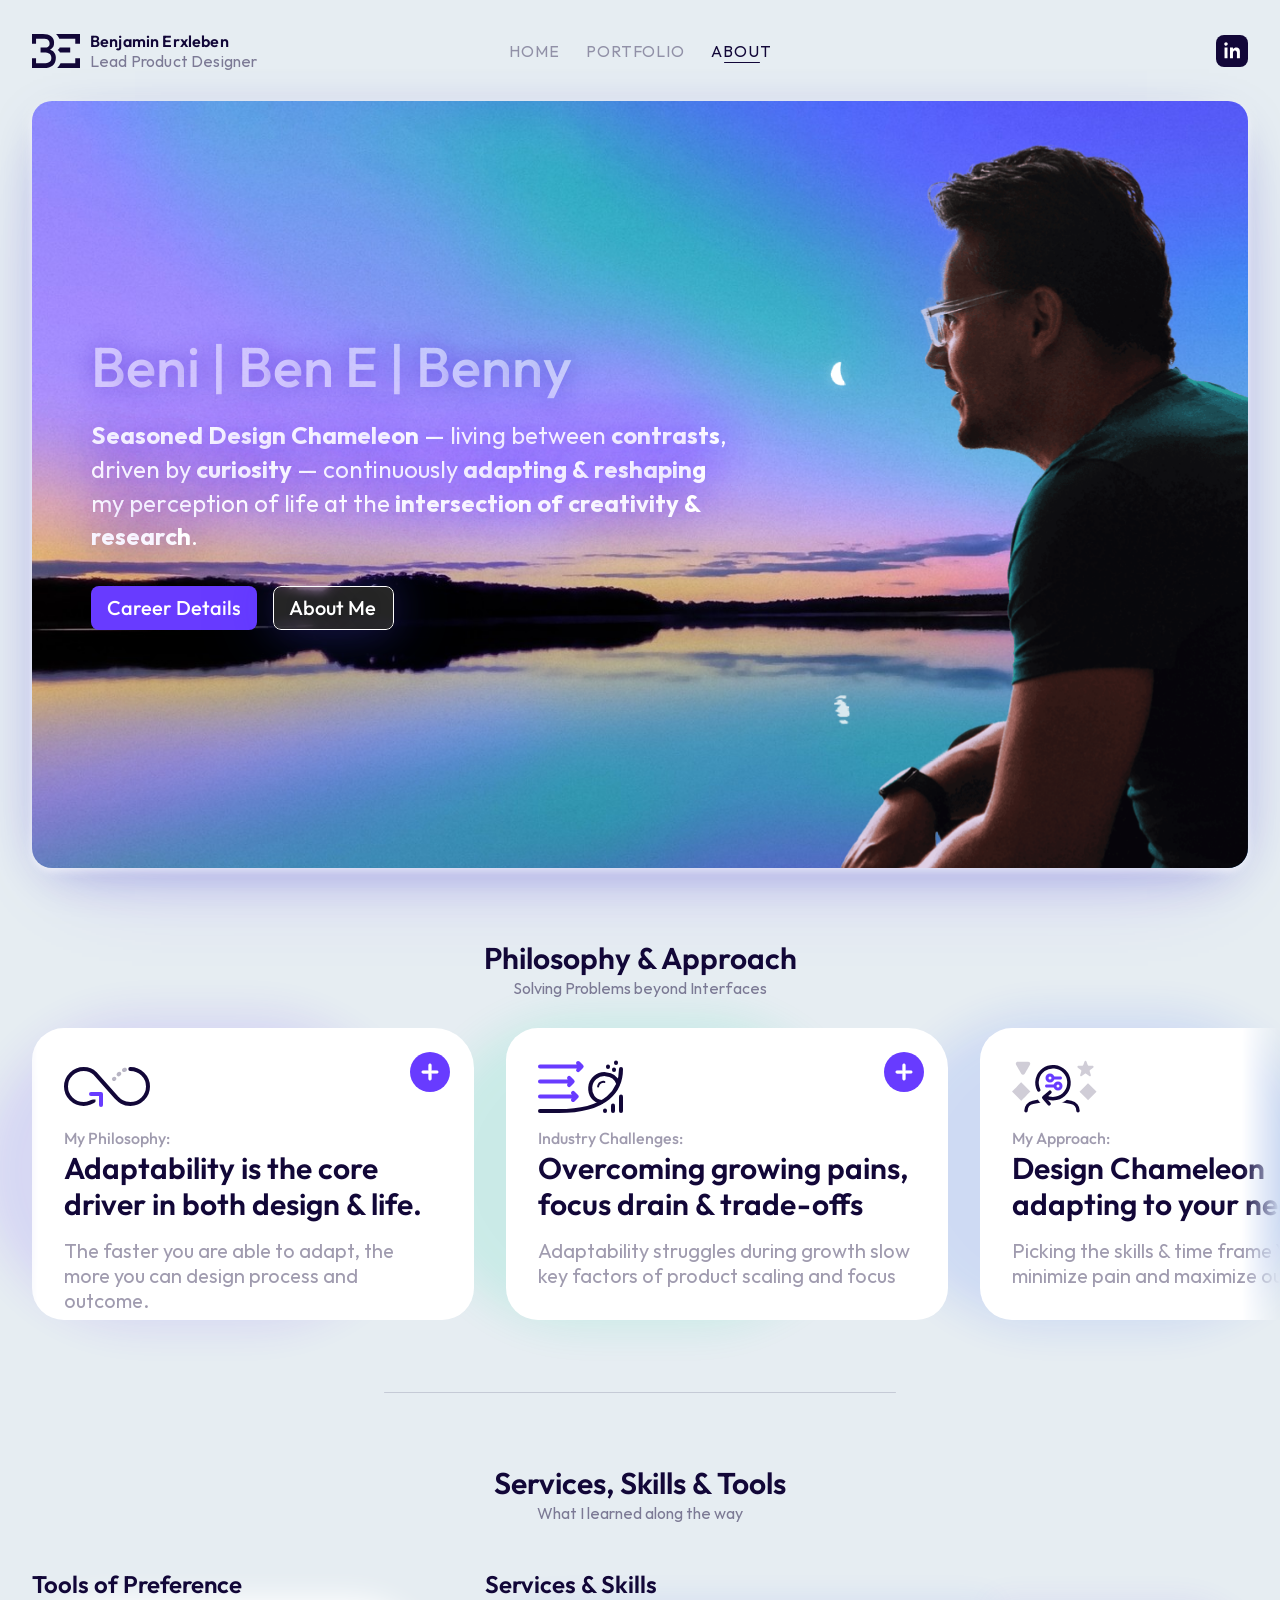
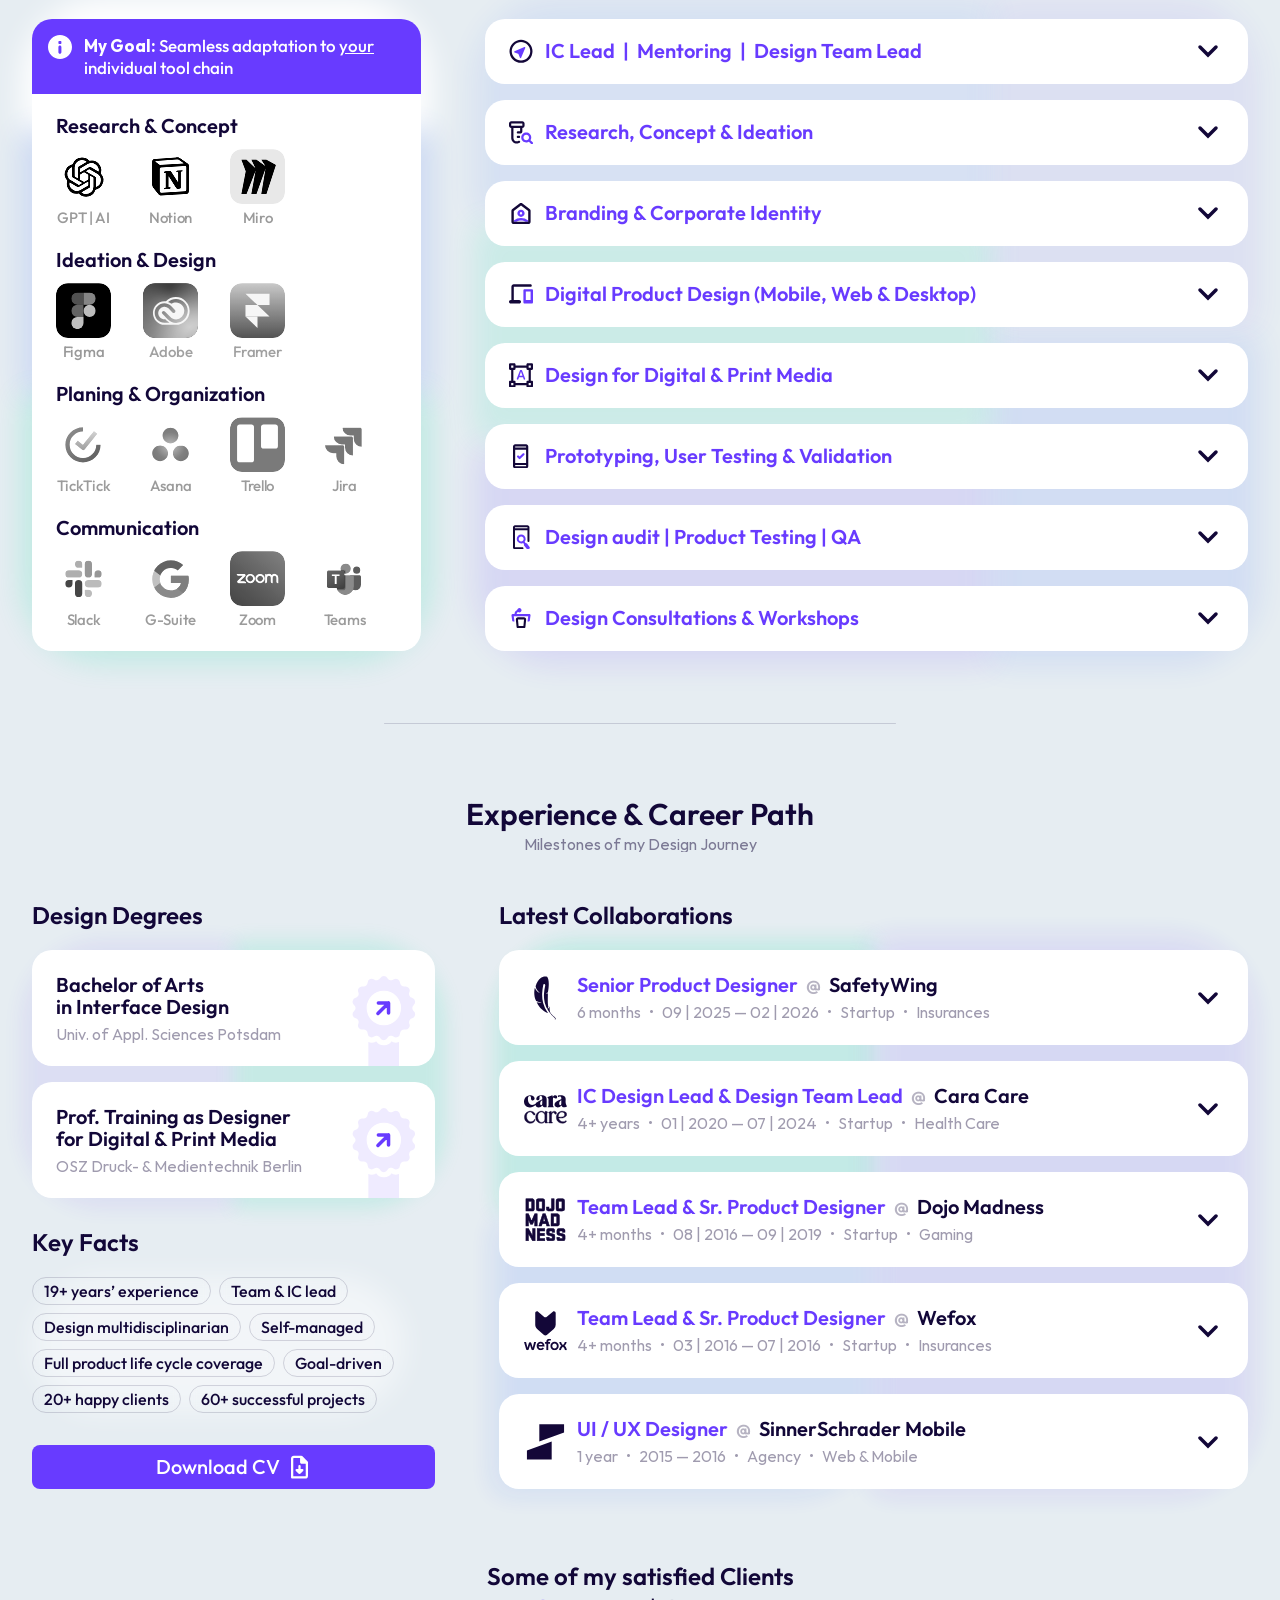
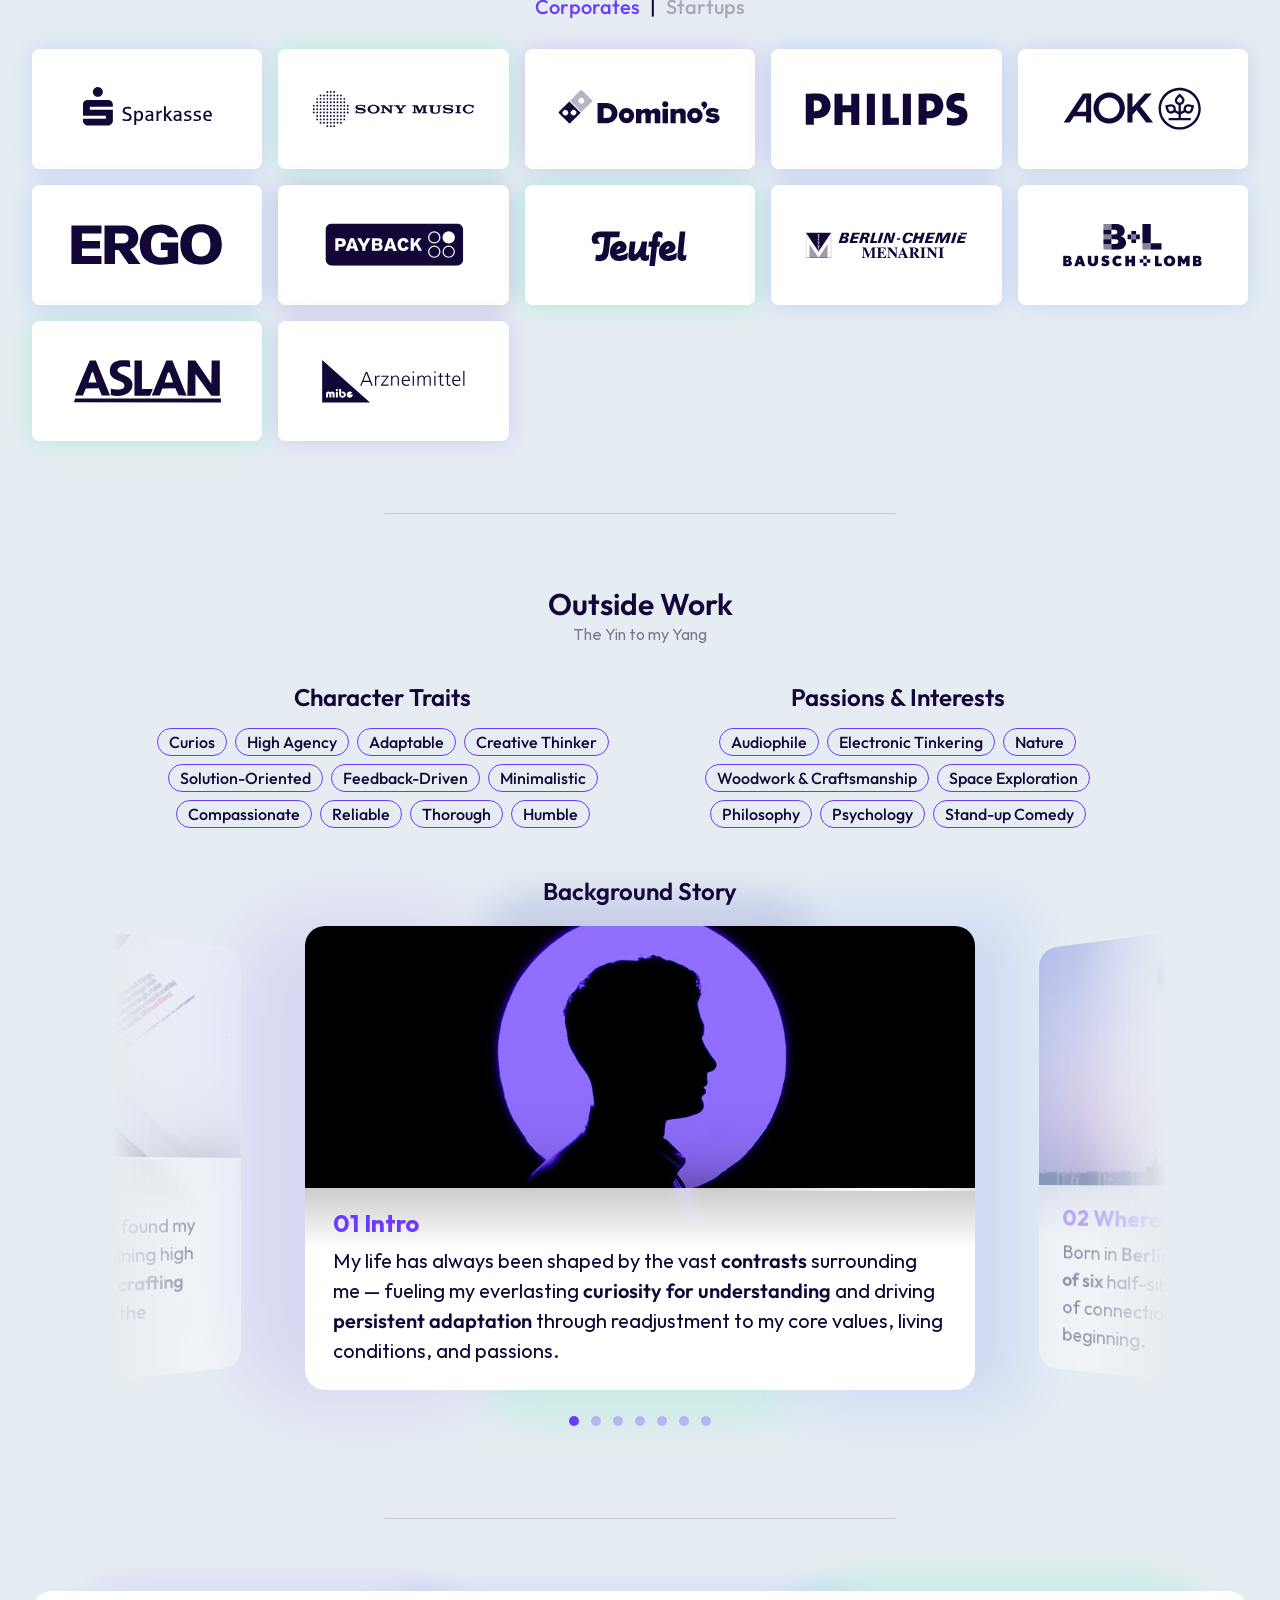
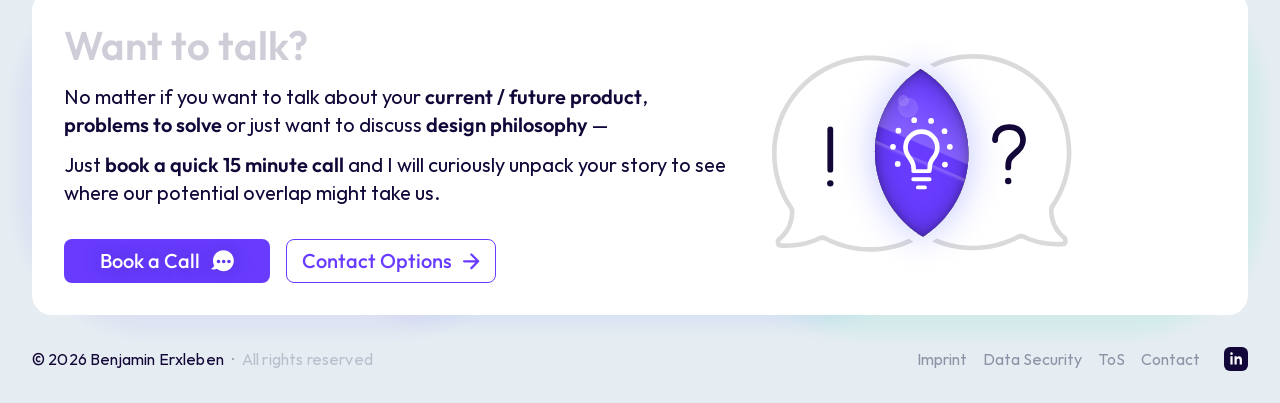
==== about.html @ ce03f418 "Initial static export from Framer (ben-e.me) All 11 pages, ES modules, images, fonts downloaded loca" ====
<!doctype html>
<!-- Made in Framer · framer.com ✨ -->
<!-- Published Feb 11, 2026, 5:38 PM UTC -->
<html lang="en" data-redirect-timezone="1">

<!-- Mirrored from www.ben-e.me/about by HTTrack Website Copier/3.x [XR&CO'2014], Wed, 06 May 2026 15:18:38 GMT -->
<head>
	<meta charset="utf-8">
	
	
	
	<!-- Start of headStart -->
    
    <!-- End of headStart -->
	<meta name="viewport" content="width=device-width">
	<meta name="generator" content="Framer 78aeb24">
	<title>Benjamin Erxleben - Digital Product Designer</title>
    <meta name="description" content="I’m a freelance Digital Product Designer and Design Multidisciplinarian helping growing startups &amp; companies navigate the challenges of scaling design via flexible, on-demand expertise across all typical design needs &amp; product stages. ">
    <meta name="framer-search-index" content="_assets/framerusercontent_com_ae3cfd8e83_searchIndex-iMp5uBNnUddl.json">
    <meta name="framer-search-index-fallback" content="_assets/framerusercontent_com_ebee2e666b_searchIndex-FoI8uHteirIl.json">
    <meta name="framer-html-plugin" content="disable">
    <link href="_assets/framerusercontent_com_84f26ad1e5_0Vy6AiZTH63za9SqmtOSCtCf2M.svg" rel="icon" media="(prefers-color-scheme: light)">
    <link href="_assets/framerusercontent_com_a9cf3ddd4a_Wb4vZeu1V4hQ3XMBcvAXjYJIkjQ.svg" rel="icon" media="(prefers-color-scheme: dark)">
    <!-- Open Graph / Facebook -->
    <meta property="og:type" content="website">
    <meta property="og:title" content="Benjamin Erxleben - Digital Product Designer">
    <meta property="og:description" content="I’m a freelance Digital Product Designer and Design Multidisciplinarian helping growing startups &amp; companies navigate the challenges of scaling design via flexible, on-demand expertise across all typical design needs &amp; product stages. ">
    <meta property="og:image" content="_assets/framerusercontent_com_379935bd94_h9nEaz5bfRF8Qut4vt05EF9S8.png">
    <!-- Twitter -->
    <meta name="twitter:card" content="summary_large_image">
    <meta name="twitter:title" content="Benjamin Erxleben - Digital Product Designer">
    <meta name="twitter:description" content="I’m a freelance Digital Product Designer and Design Multidisciplinarian helping growing startups &amp; companies navigate the challenges of scaling design via flexible, on-demand expertise across all typical design needs &amp; product stages. ">
    <meta name="twitter:image" content="_assets/framerusercontent_com_379935bd94_h9nEaz5bfRF8Qut4vt05EF9S8.png">
	
	<style data-framer-font-css>/* latin-ext */
@font-face {
  font-family: 'Outfit';
  font-style: normal;
  font-weight: 500;
  font-display: swap;
  src: url(_assets/fonts_gstatic_com_feaf43e855_QGYvz_MVcBeNP4NJuktqQ4E.woff2) format('woff2');
  unicode-range: U+0100-02BA, U+02BD-02C5, U+02C7-02CC, U+02CE-02D7, U+02DD-02FF, U+0304, U+0308, U+0329, U+1D00-1DBF, U+1E00-1E9F, U+1EF2-1EFF, U+2020, U+20A0-20AB, U+20AD-20C0, U+2113, U+2C60-2C7F, U+A720-A7FF;
}
/* latin */
@font-face {
  font-family: 'Outfit';
  font-style: normal;
  font-weight: 500;
  font-display: swap;
  src: url(_assets/fonts_gstatic_com_97312486bc_QGYvz_MVcBeNP4NJtEtq.woff2) format('woff2');
  unicode-range: U+0000-00FF, U+0131, U+0152-0153, U+02BB-02BC, U+02C6, U+02DA, U+02DC, U+0304, U+0308, U+0329, U+2000-206F, U+20AC, U+2122, U+2191, U+2193, U+2212, U+2215, U+FEFF, U+FFFD;
}
/* latin-ext */
@font-face {
  font-family: 'Outfit';
  font-style: normal;
  font-weight: 600;
  font-display: swap;
  src: url(_assets/fonts_gstatic_com_feaf43e855_QGYvz_MVcBeNP4NJuktqQ4E.woff2) format('woff2');
  unicode-range: U+0100-02BA, U+02BD-02C5, U+02C7-02CC, U+02CE-02D7, U+02DD-02FF, U+0304, U+0308, U+0329, U+1D00-1DBF, U+1E00-1E9F, U+1EF2-1EFF, U+2020, U+20A0-20AB, U+20AD-20C0, U+2113, U+2C60-2C7F, U+A720-A7FF;
}
/* latin */
@font-face {
  font-family: 'Outfit';
  font-style: normal;
  font-weight: 600;
  font-display: swap;
  src: url(_assets/fonts_gstatic_com_97312486bc_QGYvz_MVcBeNP4NJtEtq.woff2) format('woff2');
  unicode-range: U+0000-00FF, U+0131, U+0152-0153, U+02BB-02BC, U+02C6, U+02DA, U+02DC, U+0304, U+0308, U+0329, U+2000-206F, U+20AC, U+2122, U+2191, U+2193, U+2212, U+2215, U+FEFF, U+FFFD;
}

@font-face { font-family: "Inter"; src: url("_assets/framerusercontent_com_197dd74378_5vvr9Vy74if2I6bQbJvbw7SY1pQ.woff2"); font-display: swap; font-style: normal; font-weight: 400; unicode-range: U+0460-052F, U+1C80-1C88, U+20B4, U+2DE0-2DFF, U+A640-A69F, U+FE2E-FE2F }
@font-face { font-family: "Inter"; src: url("_assets/framerusercontent_com_f3fd018548_EOr0mi4hNtlgWNn9if640EZzXCo.woff2"); font-display: swap; font-style: normal; font-weight: 400; unicode-range: U+0301, U+0400-045F, U+0490-0491, U+04B0-04B1, U+2116 }
@font-face { font-family: "Inter"; src: url("_assets/framerusercontent_com_bb12e146ca_Y9k9QrlZAqio88Klkmbd8VoMQc.woff2"); font-display: swap; font-style: normal; font-weight: 400; unicode-range: U+1F00-1FFF }
@font-face { font-family: "Inter"; src: url("_assets/framerusercontent_com_ea808fe7d6_OYrD2tBIBPvoJXiIHnLoOXnY9M.woff2"); font-display: swap; font-style: normal; font-weight: 400; unicode-range: U+0370-03FF }
@font-face { font-family: "Inter"; src: url("_assets/framerusercontent_com_418c934c00_JeYwfuaPfZHQhEG8U5gtPDZ7WQ.woff2"); font-display: swap; font-style: normal; font-weight: 400; unicode-range: U+0100-024F, U+0259, U+1E00-1EFF, U+2020, U+20A0-20AB, U+20AD-20CF, U+2113, U+2C60-2C7F, U+A720-A7FF }
@font-face { font-family: "Inter"; src: url("_assets/framerusercontent_com_d2835f64ba_GrgcKwrN6d3Uz8EwcLHZxwEfC4.woff2"); font-display: swap; font-style: normal; font-weight: 400; unicode-range: U+0000-00FF, U+0131, U+0152-0153, U+02BB-02BC, U+02C6, U+02DA, U+02DC, U+2000-206F, U+2070, U+2074-207E, U+2080-208E, U+20AC, U+2122, U+2191, U+2193, U+2212, U+2215, U+FEFF, U+FFFD }
@font-face { font-family: "Inter"; src: url("_assets/framerusercontent_com_22b5f26fb6_b6Y37FthZeALduNqHicBT6FutY.woff2"); font-display: swap; font-style: normal; font-weight: 400; unicode-range: U+0102-0103, U+0110-0111, U+0128-0129, U+0168-0169, U+01A0-01A1, U+01AF-01B0, U+1EA0-1EF9, U+20AB }
@font-face { font-family: "Inter"; src: url("_assets/framerusercontent_com_9f76c3a5f7_DpPBYI0sL4fYLgAkX8KXOPVt7c.woff2"); font-display: swap; font-style: normal; font-weight: 700; unicode-range: U+0460-052F, U+1C80-1C88, U+20B4, U+2DE0-2DFF, U+A640-A69F, U+FE2E-FE2F }
@font-face { font-family: "Inter"; src: url("_assets/framerusercontent_com_3be39f5de4_4RAEQdEOrcnDkhHiiCbJOw92Lk.woff2"); font-display: swap; font-style: normal; font-weight: 700; unicode-range: U+0301, U+0400-045F, U+0490-0491, U+04B0-04B1, U+2116 }
@font-face { font-family: "Inter"; src: url("_assets/framerusercontent_com_be91894f01_1K3W8DizY3v4emK8Mb08YHxTbs.woff2"); font-display: swap; font-style: normal; font-weight: 700; unicode-range: U+1F00-1FFF }
@font-face { font-family: "Inter"; src: url("_assets/framerusercontent_com_974fd13b31_tUSCtfYVM1I1IchuyCwz9gDdQ.woff2"); font-display: swap; font-style: normal; font-weight: 700; unicode-range: U+0370-03FF }
@font-face { font-family: "Inter"; src: url("_assets/framerusercontent_com_b6c8387871_VgYFWiwsAC5OYxAycRXXvhze58.woff2"); font-display: swap; font-style: normal; font-weight: 700; unicode-range: U+0100-024F, U+0259, U+1E00-1EFF, U+2020, U+20A0-20AB, U+20AD-20CF, U+2113, U+2C60-2C7F, U+A720-A7FF }
@font-face { font-family: "Inter"; src: url("_assets/framerusercontent_com_452fe1601f_syRNPWzAMIrcJ3wIlPIP43KjQs.woff2"); font-display: swap; font-style: normal; font-weight: 700; unicode-range: U+0000-00FF, U+0131, U+0152-0153, U+02BB-02BC, U+02C6, U+02DA, U+02DC, U+2000-206F, U+2070, U+2074-207E, U+2080-208E, U+20AC, U+2122, U+2191, U+2193, U+2212, U+2215, U+FEFF, U+FFFD }
@font-face { font-family: "Inter"; src: url("_assets/framerusercontent_com_bcff39a6db_GIryZETIX4IFypco5pYZONKhJIo.woff2"); font-display: swap; font-style: normal; font-weight: 700; unicode-range: U+0102-0103, U+0110-0111, U+0128-0129, U+0168-0169, U+01A0-01A1, U+01AF-01B0, U+1EA0-1EF9, U+20AB }
@font-face { font-family: "Inter"; src: url("_assets/framerusercontent_com_776ea07d8a_vQyevYAyHtARFwPqUzQGpnDs.woff2"); font-display: swap; font-style: normal; font-weight: 400; unicode-range: U+0000-00FF, U+0131, U+0152-0153, U+02BB-02BC, U+02C6, U+02DA, U+02DC, U+2000-206F, U+2074, U+20AC, U+2122, U+2191, U+2193, U+2212, U+2215, U+FEFF, U+FFFD }
@font-face { font-family: "Inter"; src: url("_assets/framerusercontent_com_098848e1db_DXD0Q7LSl7HEvDzucnyLnGBHM.woff2"); font-display: swap; font-style: normal; font-weight: 700; unicode-range: U+0000-00FF, U+0131, U+0152-0153, U+02BB-02BC, U+02C6, U+02DA, U+02DC, U+2000-206F, U+2074, U+20AC, U+2122, U+2191, U+2193, U+2212, U+2215, U+FEFF, U+FFFD }
@font-face { font-family: "Inter"; src: url("_assets/framerusercontent_com_e1fb1f6952_H89BbHkbHDzlxZzxi8uPzTsp90.woff2"); font-display: swap; font-style: italic; font-weight: 700; unicode-range: U+0460-052F, U+1C80-1C88, U+20B4, U+2DE0-2DFF, U+A640-A69F, U+FE2E-FE2F }
@font-face { font-family: "Inter"; src: url("_assets/framerusercontent_com_bba4fadd8b_u6gJwDuwB143kpNK1T1MDKDWkMc.woff2"); font-display: swap; font-style: italic; font-weight: 700; unicode-range: U+0301, U+0400-045F, U+0490-0491, U+04B0-04B1, U+2116 }
@font-face { font-family: "Inter"; src: url("_assets/framerusercontent_com_8e7d41d947_43sJ6MfOPh1LCJt46OvyDuSbA6o.woff2"); font-display: swap; font-style: italic; font-weight: 700; unicode-range: U+1F00-1FFF }
@font-face { font-family: "Inter"; src: url("_assets/framerusercontent_com_7b05451fe6_wccHG0r4gBDAIRhfHiOlq6oEkqw.woff2"); font-display: swap; font-style: italic; font-weight: 700; unicode-range: U+0370-03FF }
@font-face { font-family: "Inter"; src: url("_assets/framerusercontent_com_78f4b8011b_WZ367JPwf9bRW6LdTHN8rXgSjw.woff2"); font-display: swap; font-style: italic; font-weight: 700; unicode-range: U+0100-024F, U+0259, U+1E00-1EFF, U+2020, U+20A0-20AB, U+20AD-20CF, U+2113, U+2C60-2C7F, U+A720-A7FF }
@font-face { font-family: "Inter"; src: url("_assets/framerusercontent_com_cc75eb3249_QxmhnWTzLtyjIiZcfaLIJ8EFBXU.woff2"); font-display: swap; font-style: italic; font-weight: 700; unicode-range: U+0000-00FF, U+0131, U+0152-0153, U+02BB-02BC, U+02C6, U+02DA, U+02DC, U+2000-206F, U+2074, U+20AC, U+2122, U+2191, U+2193, U+2212, U+2215, U+FEFF, U+FFFD }
@font-face { font-family: "Inter"; src: url("_assets/framerusercontent_com_be47bff5d1_2A4Xx7CngadFGlVV4xrO06OBHY.woff2"); font-display: swap; font-style: italic; font-weight: 700; unicode-range: U+0102-0103, U+0110-0111, U+0128-0129, U+0168-0169, U+01A0-01A1, U+01AF-01B0, U+1EA0-1EF9, U+20AB }
@font-face { font-family: "Inter"; src: url("_assets/framerusercontent_com_fb0edde261_CfMzU8w2e7tHgF4T4rATMPuWosA.woff2"); font-display: swap; font-style: italic; font-weight: 400; unicode-range: U+0460-052F, U+1C80-1C88, U+20B4, U+2DE0-2DFF, U+A640-A69F, U+FE2E-FE2F }
@font-face { font-family: "Inter"; src: url("_assets/framerusercontent_com_1a94ddb4e1_867QObYax8ANsfX4TGEVU9YiCM.woff2"); font-display: swap; font-style: italic; font-weight: 400; unicode-range: U+0301, U+0400-045F, U+0490-0491, U+04B0-04B1, U+2116 }
@font-face { font-family: "Inter"; src: url("_assets/framerusercontent_com_4bca00b775_Oyn2ZbENFdnW7mt2Lzjk1h9Zb9k.woff2"); font-display: swap; font-style: italic; font-weight: 400; unicode-range: U+1F00-1FFF }
@font-face { font-family: "Inter"; src: url("_assets/framerusercontent_com_b3ddf3f2cc_cdAe8hgZ1cMyLu9g005pAW3xMo.woff2"); font-display: swap; font-style: italic; font-weight: 400; unicode-range: U+0370-03FF }
@font-face { font-family: "Inter"; src: url("_assets/framerusercontent_com_90f4958b2f_DOfvtmE1UplCq161m6Hj8CSQYg.woff2"); font-display: swap; font-style: italic; font-weight: 400; unicode-range: U+0100-024F, U+0259, U+1E00-1EFF, U+2020, U+20A0-20AB, U+20AD-20CF, U+2113, U+2C60-2C7F, U+A720-A7FF }
@font-face { font-family: "Inter"; src: url("_assets/framerusercontent_com_9b3d822d43_vFzuJY0c65av44uhEKB6vyjFMg.woff2"); font-display: swap; font-style: italic; font-weight: 400; unicode-range: U+0000-00FF, U+0131, U+0152-0153, U+02BB-02BC, U+02C6, U+02DA, U+02DC, U+2000-206F, U+2074, U+20AC, U+2122, U+2191, U+2193, U+2212, U+2215, U+FEFF, U+FFFD }
@font-face { font-family: "Inter"; src: url("_assets/framerusercontent_com_3fa31eded4_tKtBcDnBMevsEEJKdNGhhkLzYo.woff2"); font-display: swap; font-style: italic; font-weight: 400; unicode-range: U+0102-0103, U+0110-0111, U+0128-0129, U+0168-0169, U+01A0-01A1, U+01AF-01B0, U+1EA0-1EF9, U+20AB }
@font-face { font-family: "Inter"; src: url("_assets/framerusercontent_com_aaed3c06be_05KsVHGDmqXSBXM4yRZ65P8i0s.woff2"); font-style: italic; font-weight: 900; unicode-range: U+0460-052F, U+1C80-1C88, U+20B4, U+2DE0-2DFF, U+A640-A69F, U+FE2E-FE2F }
@font-face { font-family: "Inter"; src: url("_assets/framerusercontent_com_7047bd4cd6_ky8ovPukK4dJ1Pxq74qGhOqCYI.woff2"); font-style: italic; font-weight: 900; unicode-range: U+0301, U+0400-045F, U+0490-0491, U+04B0-04B1, U+2116 }
@font-face { font-family: "Inter"; src: url("_assets/framerusercontent_com_cfa0a2ea2d_vvNSqIj42qeQ2bvCRBIWKHscrc.woff2"); font-style: italic; font-weight: 900; unicode-range: U+1F00-1FFF }
@font-face { font-family: "Inter"; src: url("_assets/framerusercontent_com_d49354010d_3ZmXbBKToJifDV9gwcifVd1tEY.woff2"); font-style: italic; font-weight: 900; unicode-range: U+0370-03FF }
@font-face { font-family: "Inter"; src: url("_assets/framerusercontent_com_6c8a101984_FNfhX3dt4ChuLJq2PwdlxHO7PU.woff2"); font-style: italic; font-weight: 900; unicode-range: U+0100-024F, U+0259, U+1E00-1EFF, U+2020, U+20A0-20AB, U+20AD-20CF, U+2113, U+2C60-2C7F, U+A720-A7FF }
@font-face { font-family: "Inter"; src: url("_assets/framerusercontent_com_517c055f25_g0c8vEViiXNlKAgI4Ymmk3Ig.woff2"); font-style: italic; font-weight: 900; unicode-range: U+0000-00FF, U+0131, U+0152-0153, U+02BB-02BC, U+02C6, U+02DA, U+02DC, U+2000-206F, U+2074, U+20AC, U+2122, U+2191, U+2193, U+2212, U+2215, U+FEFF, U+FFFD }
@font-face { font-family: "Inter"; src: url("_assets/framerusercontent_com_eb965eb5ff_efTfQcBJ53kM2pB1hezSZ3RDUFs.woff2"); font-style: italic; font-weight: 900; unicode-range: U+0102-0103, U+0110-0111, U+0128-0129, U+0168-0169, U+01A0-01A1, U+01AF-01B0, U+1EA0-1EF9, U+20AB }
@font-face { font-family: "Inter"; src: url("_assets/framerusercontent_com_7342a84724_ia3uin3hQWqDrVloC1zEtYHWw.woff2"); font-display: swap; font-style: italic; font-weight: 700; unicode-range: U+0000-00FF, U+0131, U+0152-0153, U+02BB-02BC, U+02C6, U+02DA, U+02DC, U+2000-206F, U+2070, U+2074-207E, U+2080-208E, U+20AC, U+2122, U+2191, U+2193, U+2212, U+2215, U+FEFF, U+FFFD }
@font-face { font-family: "Inter"; src: url("_assets/framerusercontent_com_c55f5a8ab7_pKRFNWFoZl77qYCAIp84lN1h944.woff2"); font-display: swap; font-style: italic; font-weight: 400; unicode-range: U+0000-00FF, U+0131, U+0152-0153, U+02BB-02BC, U+02C6, U+02DA, U+02DC, U+2000-206F, U+2070, U+2074-207E, U+2080-208E, U+20AC, U+2122, U+2191, U+2193, U+2212, U+2215, U+FEFF, U+FFFD }
@font-face { font-family: "Inter"; src: url("_assets/framerusercontent_com_494370e42c_mkY5Sgyq51ik0AMrSBwhm9DJg.woff2"); font-style: normal; font-weight: 900; unicode-range: U+0460-052F, U+1C80-1C88, U+20B4, U+2DE0-2DFF, U+A640-A69F, U+FE2E-FE2F }
@font-face { font-family: "Inter"; src: url("_assets/framerusercontent_com_98e006a70b_X5hj6qzcHUYv7h1390c8Rhm6550.woff2"); font-style: normal; font-weight: 900; unicode-range: U+0301, U+0400-045F, U+0490-0491, U+04B0-04B1, U+2116 }
@font-face { font-family: "Inter"; src: url("_assets/framerusercontent_com_d5262035fd_gQhNpS3tN86g8RcVKYUUaKt2oMQ.woff2"); font-style: normal; font-weight: 900; unicode-range: U+1F00-1FFF }
@font-face { font-family: "Inter"; src: url("_assets/framerusercontent_com_146bdc56fa_cugnVhSraaRyANCaUtI5FV17wk.woff2"); font-style: normal; font-weight: 900; unicode-range: U+0370-03FF }
@font-face { font-family: "Inter"; src: url("_assets/framerusercontent_com_bc2a9ceee8_5HcVoGak8k5agFJSaKa4floXVu0.woff2"); font-style: normal; font-weight: 900; unicode-range: U+0100-024F, U+0259, U+1E00-1EFF, U+2020, U+20A0-20AB, U+20AD-20CF, U+2113, U+2C60-2C7F, U+A720-A7FF }
@font-face { font-family: "Inter"; src: url("_assets/framerusercontent_com_be7b738af6_jn4BtSPLlS0NDp1KiFAtFKiiY0o.woff2"); font-style: normal; font-weight: 900; unicode-range: U+0000-00FF, U+0131, U+0152-0153, U+02BB-02BC, U+02C6, U+02DA, U+02DC, U+2000-206F, U+2074, U+20AC, U+2122, U+2191, U+2193, U+2212, U+2215, U+FEFF, U+FFFD }
@font-face { font-family: "Inter"; src: url("_assets/framerusercontent_com_f6380e18de_P2Bw01CtL0b9wqygO0sSVogWbo.woff2"); font-style: normal; font-weight: 900; unicode-range: U+0102-0103, U+0110-0111, U+0128-0129, U+0168-0169, U+01A0-01A1, U+01AF-01B0, U+1EA0-1EF9, U+20AB }
@font-face { font-family: "Outfit"; src: url("_assets/framerusercontent_com_bd0f706623_5REHZLR2B5PQAKMITIQJK6BDK34RDHS4.woff2"); font-display: swap; font-style: normal; font-weight: 400 }
@font-face { font-family: "Outfit"; src: url("_assets/framerusercontent_com_8a1bb9acbb_OKGWSU2PUNNFKQVFV2XFOSAHRXYREMR2.woff2"); font-display: swap; font-style: normal; font-weight: 700 }
@font-face { font-family: "Outfit"; src: url("_assets/framerusercontent_com_648031ea7f_QWBFHLNJNNJC3X2PA4WN6Q2H5G7OG6MX.woff2"); font-style: normal; font-weight: 900 }
@font-face { font-family: "Outfit"; src: url("_assets/framerusercontent_com_8fbfdfe753_MVYF4ESEAKEH43KA4UAEJXCVA2XP4RZO.woff2"); font-style: normal; font-weight: 100 }
@font-face { font-family: "Outfit"; src: url("_assets/framerusercontent_com_104891cc79_H5PDA446U7YOJH5A6HXMFOX33XDBMWB5.woff2"); font-display: swap; font-style: normal; font-weight: 800 }
@font-face { font-family: "Outfit"; src: url("_assets/framerusercontent_com_2a5b34fc95_W7JHARPQSG6P4YAUJKIMUM6JNAX2RFW3.woff2"); font-display: swap; font-style: normal; font-weight: 300 }
@font-face { font-family: "Outfit Placeholder"; src: local("Arial"); ascent-override: 99.94%; descent-override: 25.98%; line-gap-override: 0.00%; size-adjust: 100.06% }
@font-face { font-family: "Inter Placeholder"; src: local("Arial"); ascent-override: 89.79%; descent-override: 22.36%; line-gap-override: 0.00%; size-adjust: 107.89% }</style>
	<link href="https://fonts.gstatic.com" rel="preconnect" crossorigin>
	<meta name="robots" content="max-image-preview:large"><link rel="canonical" href="https://www.ben-e.me/about"><meta property="og:url" content="https://www.ben-e.me/about"><style data-framer-breakpoint-css>@media(min-width: 1200px){.hidden-pnf2sb{display:none!important}}@media(min-width: 1000px) and (max-width: 1199.98px){.hidden-bx2zv6{display:none!important}}@media(min-width: 810px) and (max-width: 999.98px){.hidden-jdmsaj{display:none!important}}@media(max-width: 809.98px){.hidden-lloaap{display:none!important}}@media(min-width: 1000px){.hidden-dlwm6n{display:none!important}}@media(min-width: 810px) and (max-width: 999.98px){.hidden-10qlcn3{display:none!important}}@media(max-width: 809.98px){.hidden-1v7ewfy{display:none!important}}</style><style data-framer-css-ssr-minified data-framer-components="framer-lib-cursors-host framer-9FrE5 framer-JHHKz PropertyOverrides framer-vyvD6 framer-cpDtR framer-o5aRy framer-iFZYZ framer-lib-combinedCSSRules framer-BhjrF framer-muVlY framer-HGR07 framer-op8rn framer-RrrK2 framer-8yGeY framer-4bDxd framer-YL4zU framer-HswR8 framer-Drueb framer-RTrdk framer-KC7S7 framer-Sa7N5 framer-TgJez framer-ItiJp framer-zwz84 framer-eJLNW framer-mXJRV framer-L6TwY framer-6fFnl framer-GThGS framer-Pq8bR">html,body,#main{box-sizing:border-box;margin:0;padding:0}:root{-webkit-font-smoothing:antialiased;-moz-osx-font-smoothing:grayscale}*{box-sizing:border-box;-webkit-font-smoothing:inherit}h1,h2,h3,h4,h5,h6,p,figure{margin:0}body,input,textarea,select,button{font-family:sans-serif;font-size:12px}body{--token-505c996d-cb3a-4093-858b-1a5ccf545a43:#120738;--token-889256d3-84ee-438d-ba77-e52660077e6b:#683bff;--token-5ffd7827-2778-49f8-9ab1-860ee1877c5c:#fff;--token-8e7ffd52-8528-4637-9bfb-d6dca2dfcbec:#e6edf2;--token-8bcc23d0-e34c-4527-9e60-f541d7be55e6:#09dd9f;--token-09385086-0aaa-481b-8930-296be370d7c2:#2659ff;--token-d21a83c4-a935-4bea-b83d-974b96a030d2:#000;--token-8e891d1f-74ee-4523-9a6c-7bd4e639acff:#0a15ab;--token-85e3b1cb-8a77-4f0e-a675-69d63cb3de11:#049f96;--token-0306e9ca-4919-49c6-82f3-a114298c941b:#2e6be6;--token-9fef16ab-7767-4915-b96c-9bc2cc54fe45:#de0000;--token-7e1374bd-290b-4d03-b4ff-b4ce5e3096cc:#7347e2;--token-8d31113a-32c3-4205-8916-be8c5441ff73:#c96;--token-d63faadc-4209-490b-8007-d49ddff6acfb:#111f34;--framer-will-change-override:none}@supports (background:-webkit-named-image(i)) and (not (grid-template-rows:subgrid)){body{--framer-will-change-override:transform}}@supports (background:-webkit-named-image(i)) and (not (position-area:top right)){body{--framer-will-change-filter-override:filter}}[data-framer-component-type=Text] div div span,[data-framer-component-type=Text] a div span,[data-framer-component-type=Text] span span span,[data-framer-component-type=Text] p span span,[data-framer-component-type=Text] h1 span span,[data-framer-component-type=Text] h2 span span,[data-framer-component-type=Text] h3 span span,[data-framer-component-type=Text] h4 span span,[data-framer-component-type=Text] h5 span span,[data-framer-component-type=Text] h6 span span,[data-framer-component-type=Text] a{font-family:var(--font-family);font-style:var(--font-style);font-weight:min(calc(var(--framer-font-weight-increase,0) + var(--font-weight,400)),900);color:var(--text-color);letter-spacing:var(--letter-spacing);font-size:var(--font-size);text-transform:var(--text-transform);--text-decoration:var(--framer-text-decoration-style,solid)var(--framer-text-decoration,none)var(--framer-text-decoration-color,currentcolor)var(--framer-text-decoration-thickness,auto);--text-decoration-skip-ink:var(--framer-text-decoration-skip-ink);--text-underline-offset:var(--framer-text-decoration-offset);line-height:var(--line-height);--font-family:var(--framer-font-family);--font-style:var(--framer-font-style);--font-weight:var(--framer-font-weight);--text-color:var(--framer-text-color);--letter-spacing:var(--framer-letter-spacing);--font-size:var(--framer-font-size);--text-transform:var(--framer-text-transform);--line-height:var(--framer-line-height)}@supports not (color:color(display-p3 1 1 1)){p.framer-text,div.framer-text,h1.framer-text,h2.framer-text,h3.framer-text,h4.framer-text,h5.framer-text,h6.framer-text,li.framer-text,ol.framer-text,ul.framer-text,span.framer-text:not([data-text-fill]){color:var(--framer-blockquote-text-color-rgb,var(--framer-blockquote-text-color,var(--framer-text-color-rgb,var(--framer-text-color,#000))));-webkit-text-stroke-color:var(--framer-text-stroke-color-rgb,var(--framer-text-stroke-color,initial))}mark.framer-text{background-color:var(--framer-blockquote-text-background-color-rgb,var(--framer-blockquote-text-background-color,var(--framer-text-background-color-rgb,var(--framer-text-background-color,initial))))}}@supports not (color:color(display-p3 1 1 1)){code.framer-text,code.framer-text span.framer-text:not([data-text-fill]){color:var(--framer-blockquote-text-color-rgb,var(--framer-blockquote-text-color,var(--framer-code-text-color-rgb,var(--framer-code-text-color,var(--framer-text-color-rgb,var(--framer-text-color,#000))))))}}@supports not (color:color(display-p3 1 1 1)){a.framer-text,span.framer-text[data-nested-link]{color:var(--framer-blockquote-text-color-rgb,var(--framer-blockquote-text-color,var(--framer-link-text-color-rgb,var(--framer-link-text-color,var(--framer-text-color-rgb,var(--framer-text-color,#000))))));background-color:var(--framer-link-text-background-color-rgb,var(--framer-link-text-background-color,initial));-webkit-text-decoration-color:var(--framer-link-text-decoration-color-rgb,var(--framer-link-text-decoration-color,var(--framer-text-decoration-color-rgb,var(--framer-text-decoration-color,currentcolor))));text-decoration-color:var(--framer-link-text-decoration-color-rgb,var(--framer-link-text-decoration-color,var(--framer-text-decoration-color-rgb,var(--framer-text-decoration-color,currentcolor))))}}@supports not (color:color(display-p3 1 1 1)){code.framer-text a.framer-text,code.framer-text a.framer-text span.framer-text:not([data-text-fill]),code.framer-text span.framer-text[data-nested-link],code.framer-text span.framer-text[data-nested-link] span.framer-text:not([data-text-fill]){color:var(--framer-blockquote-text-color-rgb,var(--framer-blockquote-text-color,var(--framer-link-text-color-rgb,var(--framer-link-text-color,var(--framer-code-text-color-rgb,var(--framer-code-text-color,var(--framer-text-color-rgb,var(--framer-text-color,#000))))))))}}@supports not (color:color(display-p3 1 1 1)){a.framer-text:hover,span.framer-text[data-nested-link]:hover{color:var(--framer-link-hover-text-color-rgb,var(--framer-link-hover-text-color,var(--framer-blockquote-text-color-rgb,var(--framer-blockquote-text-color,var(--framer-link-text-color-rgb,var(--framer-link-text-color,var(--framer-text-color-rgb,var(--framer-text-color,#000))))))));background-color:var(--framer-link-hover-text-background-color-rgb,var(--framer-link-hover-text-background-color,var(--framer-link-text-background-color-rgb,var(--framer-link-text-background-color,var(--framer-text-background-color-rgb,var(--framer-text-background-color,initial))))));-webkit-text-decoration-color:var(--framer-link-hover-text-decoration-color-rgb,var(--framer-link-hover-text-decoration-color,var(--framer-link-text-decoration-color-rgb,var(--framer-link-text-decoration-color,var(--framer-text-decoration-color-rgb,var(--framer-text-decoration-color,currentcolor))))));text-decoration-color:var(--framer-link-hover-text-decoration-color-rgb,var(--framer-link-hover-text-decoration-color,var(--framer-link-text-decoration-color-rgb,var(--framer-link-text-decoration-color,var(--framer-text-decoration-color-rgb,var(--framer-text-decoration-color,currentcolor))))))}}@supports not (color:color(display-p3 1 1 1)){code.framer-text a.framer-text:hover,code.framer-text span.framer-text[data-nested-link]:hover{color:var(--framer-link-hover-text-color-rgb,var(--framer-link-hover-text-color,var(--framer-blockquote-text-color-rgb,var(--framer-blockquote-text-color,var(--framer-link-text-color-rgb,var(--framer-link-text-color,var(--framer-code-text-color-rgb,var(--framer-code-text-color,var(--framer-text-color-rgb,var(--framer-text-color,#000))))))))))}}@supports not (color:color(display-p3 1 1 1)){a.framer-text[data-framer-page-link-current],span.framer-text[data-framer-page-link-current]{color:var(--framer-link-current-text-color-rgb,var(--framer-link-current-text-color,var(--framer-link-text-color-rgb,var(--framer-link-text-color,var(--framer-text-color-rgb,var(--framer-text-color,#000))))));background-color:var(--framer-link-current-text-background-color-rgb,var(--framer-link-current-text-background-color,var(--framer-link-text-background-color-rgb,var(--framer-link-text-background-color,var(--framer-text-background-color-rgb,var(--framer-text-background-color,initial))))));-webkit-text-decoration-color:var(--framer-link-current-text-decoration-color-rgb,var(--framer-link-current-text-decoration-color,var(--framer-link-text-decoration-color-rgb,var(--framer-link-text-decoration-color,var(--framer-text-decoration-color-rgb,var(--framer-text-decoration-color,currentcolor))))));text-decoration-color:var(--framer-link-current-text-decoration-color-rgb,var(--framer-link-current-text-decoration-color,var(--framer-link-text-decoration-color-rgb,var(--framer-link-text-decoration-color,var(--framer-text-decoration-color-rgb,var(--framer-text-decoration-color,currentcolor))))))}}@supports not (color:color(display-p3 1 1 1)){code.framer-text a.framer-text[data-framer-page-link-current],code.framer-text a.framer-text[data-framer-page-link-current] span.framer-text:not([data-text-fill]),code.framer-text span.framer-text[data-framer-page-link-current],code.framer-text span.framer-text[data-framer-page-link-current] span.framer-text:not([data-text-fill]){color:var(--framer-link-current-text-color-rgb,var(--framer-link-current-text-color,var(--framer-link-text-color-rgb,var(--framer-link-text-color,var(--framer-code-text-color-rgb,var(--framer-code-text-color,var(--framer-text-color-rgb,var(--framer-text-color,#000))))))));background-color:var(--framer-link-current-text-background-color-rgb,var(--framer-link-current-text-background-color,var(--framer-link-text-background-color-rgb,var(--framer-link-text-background-color,var(--framer-text-background-color-rgb,var(--framer-text-background-color,initial))))))}}@supports not (color:color(display-p3 1 1 1)){a.framer-text[data-framer-page-link-current]:hover,span.framer-text[data-framer-page-link-current]:hover{color:var(--framer-link-hover-text-color-rgb,var(--framer-link-hover-text-color,var(--framer-link-current-text-color-rgb,var(--framer-link-current-text-color,var(--framer-link-text-color-rgb,var(--framer-link-text-color,var(--framer-code-text-color-rgb,var(--framer-code-text-color,var(--framer-text-color-rgb,var(--framer-text-color,#000))))))))));background-color:var(--framer-link-hover-text-background-color-rgb,var(--framer-link-hover-text-background-color,var(--framer-link-current-text-background-color-rgb,var(--framer-link-current-text-background-color,var(--framer-link-text-background-color-rgb,var(--framer-link-text-background-color,initial))))));-webkit-text-decoration-color:var(--framer-link-hover-text-decoration-color-rgb,var(--framer-link-hover-text-decoration-color,var(--framer-link-current-text-decoration-color-rgb,var(--framer-link-current-text-decoration-color,var(--framer-link-text-decoration-color-rgb,var(--framer-link-text-decoration-color,var(--framer-text-decoration-color-rgb,var(--framer-text-decoration-color,currentcolor))))))));text-decoration-color:var(--framer-link-hover-text-decoration-color-rgb,var(--framer-link-hover-text-decoration-color,var(--framer-link-current-text-decoration-color-rgb,var(--framer-link-current-text-decoration-color,var(--framer-link-text-decoration-color-rgb,var(--framer-link-text-decoration-color,var(--framer-text-decoration-color-rgb,var(--framer-text-decoration-color,currentcolor))))))))}}@supports not (color:color(display-p3 1 1 1)){code.framer-text a.framer-text[data-framer-page-link-current]:hover,code.framer-text a.framer-text[data-framer-page-link-current]:hover span.framer-text:not([data-text-fill]),code.framer-text span.framer-text[data-framer-page-link-current]:hover,code.framer-text span.framer-text[data-framer-page-link-current]:hover span.framer-text:not([data-text-fill]){color:var(--framer-link-hover-text-color-rgb,var(--framer-link-hover-text-color,var(--framer-link-current-text-color-rgb,var(--framer-link-current-text-color,var(--framer-link-text-color-rgb,var(--framer-link-text-color,var(--framer-code-text-color-rgb,var(--framer-code-text-color,var(--framer-text-color-rgb,var(--framer-text-color,#000))))))))));background-color:var(--framer-link-hover-text-background-color-rgb,var(--framer-link-hover-text-background-color,var(--framer-link-current-text-background-color-rgb,var(--framer-link-current-text-background-color,var(--framer-link-text-background-color-rgb,var(--framer-link-text-background-color,initial))))))}}@supports not (aspect-ratio:1){.framer-text-module:not([data-width=fit])[style*=aspect-ratio]{position:relative!important}.framer-text-module:not([data-width=fit])[style*=aspect-ratio]:before{content:"";padding-bottom:calc(100%/calc(var(--aspect-ratio)));display:block}.framer-text-module[data-width=fill]>:first-child,.framer-text-module[data-width=fill]>.ssr-variant>:first-child,.framer-text-module:not([data-width=fit])[style*=aspect-ratio]>:first-child,.framer-text-module:not([data-width=fit])[style*=aspect-ratio]>.ssr-variant>:first-child{position:absolute;top:0;left:0;height:100%!important}}@supports not (overflow:clip){:root{--overflow-clip-fallback:hidden}}@supports (background:-webkit-named-image(i)) and (not (contain-intrinsic-size:inherit)){div.framer-text,p.framer-text,h1.framer-text,h2.framer-text,h3.framer-text,h4.framer-text,h5.framer-text,h6.framer-text,ol.framer-text,ul.framer-text,li.framer-text,blockquote.framer-text,.framer-text.framer-image{display:var(--text-truncation-display-inline-for-safari-16,revert)}div.framer-text:after,p.framer-text:after,h1.framer-text:after,h2.framer-text:after,h3.framer-text:after,h4.framer-text:after,h5.framer-text:after,h6.framer-text:after,ol.framer-text:after,ul.framer-text:after,li.framer-text:after,blockquote.framer-text:after,.framer-text.framer-image:after{content:var(--text-truncation-line-break-for-safari-16);white-space:pre}.framer-text.framer-text-module,.framer-text.framer-table-wrapper{display:var(--text-truncation-display-none-for-safari-16,revert)}p.framer-text[data-text-fill]{display:var(--text-truncation-display-inline-for-safari-16,inline-block)}}@supports (corner-shape:superellipse(2)){:root{--one-if-corner-shape-supported:1}}.framer-cursor-none,.framer-cursor-none *{cursor:none!important}.framer-pointer-events-none,.framer-pointer-events-none *{pointer-events:none!important}@supports (aspect-ratio:1){body{--framer-aspect-ratio-supported:auto}}.framer-9FrE5.framer-v4ixlq,.framer-9FrE5 .framer-v4ixlq{display:block}.framer-9FrE5.framer-dlwm6n{background-color:var(--1h4xrgs);flex-flow:column;place-content:center flex-start;align-items:center;gap:0;width:100%;height:min-content;padding:0;display:flex;position:relative;overflow:visible}.framer-9FrE5 .framer-9disin{background:0 0;flex-grow:1;width:0;height:0;margin:0;position:relative}.framer-9FrE5 .framer-hp9is2-container{flex:none;order:1001;width:100%;height:auto;position:relative}[data-layout-template=true]>#overlay{margin-bottom:0}@supports (aspect-ratio:1){body{--framer-aspect-ratio-supported:auto}}.framer-JHHKz.framer-18vx693,.framer-JHHKz .framer-18vx693{display:block}.framer-JHHKz.framer-pnf2sb{background-color:var(--token-8e7ffd52-8528-4637-9bfb-d6dca2dfcbec,#e6edf2);flex-flow:column;place-content:center flex-start;align-items:center;gap:0;width:1200px;height:min-content;padding:0;display:flex;position:relative;overflow:hidden}.framer-JHHKz .framer-1eukhfn{aspect-ratio:1;height:var(--framer-aspect-ratio-supported,48px);will-change:var(--framer-will-change-override,transform);z-index:1;border-radius:100%;flex:none;width:48px;text-decoration:none;position:fixed;bottom:40px;right:40px;overflow:hidden;box-shadow:0 1px 3px #ffffffbd,0 4px 12px #12073840,0 8px 24px #12073859}.framer-JHHKz .framer-1g5uu61-container{aspect-ratio:1;height:var(--framer-aspect-ratio-supported,32px);pointer-events:auto;z-index:1;flex:none;position:absolute;bottom:0;left:0;right:0}.framer-JHHKz .framer-1v9mwlo-container{z-index:1;flex:none;width:100%;height:auto;position:fixed;top:-117px;right:0}.framer-JHHKz .framer-1knj0tl{flex-flow:column;flex:none;place-content:center;align-items:center;gap:0;width:100%;height:100vh;padding:101px 32px 32px;display:flex;position:relative;overflow:visible}.framer-JHHKz .framer-1vy44ld-container{flex:none;height:auto;position:absolute;top:0;left:0;right:0}.framer-JHHKz.framer-1vixgqd{-webkit-user-select:none;user-select:none;z-index:3;background-color:#0009;position:fixed;inset:0}.framer-JHHKz.framer-ddc4bk-container{pointer-events:auto;z-index:3;flex:none;position:fixed;inset:0}.framer-JHHKz .framer-11ite2f{will-change:var(--framer-will-change-override,transform);border-radius:20px;flex-flow:row;flex:1 0 0;place-content:flex-end;align-items:flex-end;gap:0;width:100%;height:1px;padding:0 0 0 59px;display:flex;position:relative;overflow:hidden;box-shadow:0 3px 9px #ffffffb3,0 14px 54px -20px #0a15ab66,0 34px 100px -50px #683bff4d}.framer-JHHKz .framer-msz56g{background:linear-gradient(180deg,var(--token-505c996d-cb3a-4093-858b-1a5ccf545a43,#120738)0%,#12073800 100%);opacity:.2;flex-flow:row;flex:1 0 0;place-content:center space-between;align-items:center;width:1px;height:68px;padding:0;display:flex;position:relative;overflow:visible}.framer-JHHKz .framer-qgt492{z-index:0;flex:none;position:absolute;inset:-6px 0 -188px}.framer-JHHKz .framer-3xebgb{flex-flow:row;flex:1 0 0;place-content:center space-between;align-items:center;width:1px;height:100%;padding:0;display:flex;position:relative;overflow:visible}.framer-JHHKz .framer-1h8wl7m{flex-flow:column;flex:none;place-content:center;align-items:center;gap:32px;width:56%;height:min-content;padding:0;display:flex;position:relative;overflow:visible}.framer-JHHKz .framer-eoasfv{flex-flow:column;flex:none;place-content:flex-start;align-items:flex-start;gap:24px;width:100%;height:min-content;padding:0;display:flex;position:relative;overflow:visible}.framer-JHHKz .framer-1evwiwa{--framer-paragraph-spacing:0px;opacity:.5;text-shadow:0 0 24px #3710c4;white-space:pre-wrap;word-break:break-word;word-wrap:break-word;flex:none;width:100%;height:auto;position:relative}.framer-JHHKz .framer-l3v58u{--framer-paragraph-spacing:0px;--framer-text-wrap-override:none;text-shadow:0 0 40px #673cff;flex:none;width:100%;height:auto;position:relative}.framer-JHHKz .framer-n9id5e{flex-flow:wrap;flex:none;place-content:center flex-start;align-items:center;gap:16px;width:100%;height:min-content;padding:0;display:flex;position:relative;overflow:visible}.framer-JHHKz .framer-1261ll3{will-change:var(--framer-will-change-effect-override,transform);flex-flow:column;flex:none;place-content:center;align-items:center;gap:0;width:min-content;height:min-content;padding:0;text-decoration:none;display:flex;position:relative;overflow:hidden}.framer-JHHKz .framer-1fqoq05-container,.framer-JHHKz .framer-1l4s7um-container,.framer-JHHKz .framer-fc37sp-container,.framer-JHHKz .framer-18ifhm5-container,.framer-JHHKz .framer-8box8n-container,.framer-JHHKz .framer-11esomb-container,.framer-JHHKz .framer-1oxaog1-container,.framer-JHHKz .framer-1ez05jz-container,.framer-JHHKz .framer-1vxquij-container,.framer-JHHKz .framer-cxvi7f-container,.framer-JHHKz .framer-1esgf6f-container,.framer-JHHKz .framer-1scfo7g-container,.framer-JHHKz .framer-16f1qzm-container,.framer-JHHKz .framer-1c3xquy-container,.framer-JHHKz .framer-qpvh60-container,.framer-JHHKz .framer-k1x7bg-container,.framer-JHHKz .framer-1bq5r3h-container,.framer-JHHKz .framer-17clzgk-container,.framer-JHHKz .framer-fqn9an-container,.framer-JHHKz .framer-1n9fewi-container,.framer-JHHKz .framer-1q5jgqj-container,.framer-JHHKz .framer-9fu2sn-container,.framer-JHHKz .framer-11qkkoh-container,.framer-JHHKz .framer-zyzc3k-container,.framer-JHHKz .framer-ec6ys7-container,.framer-JHHKz .framer-14iwdi4-container,.framer-JHHKz .framer-1wtuwn7-container,.framer-JHHKz .framer-jphzbf-container,.framer-JHHKz .framer-9fovgj-container,.framer-JHHKz .framer-1j76xpy-container,.framer-JHHKz .framer-1bfhwlo-container,.framer-JHHKz .framer-4rf1rj-container,.framer-JHHKz .framer-1f08sff-container,.framer-JHHKz .framer-154khlu-container,.framer-JHHKz .framer-f7z5ni-container,.framer-JHHKz .framer-1caedm1-container,.framer-JHHKz .framer-k3272o-container,.framer-JHHKz .framer-nl3s4m-container,.framer-JHHKz .framer-ox15k7-container,.framer-JHHKz .framer-dm4ofa-container,.framer-JHHKz .framer-a65qhf-container,.framer-JHHKz .framer-qaq03i-container{flex:none;width:auto;height:auto;position:relative}.framer-JHHKz .framer-1kuda45{will-change:var(--framer-will-change-effect-override,transform);border-radius:8px;flex-flow:row;flex:none;place-content:center;align-items:center;gap:10px;width:min-content;height:min-content;padding:0;text-decoration:none;display:flex;position:relative;overflow:hidden;box-shadow:0 0 40px #683aff33,0 0 80px #2659ff4d}.framer-JHHKz .framer-1hk6zu6{flex-flow:column;flex:none;place-content:center;align-items:center;gap:0;width:min-content;min-width:45px;height:100%;padding:0;display:flex;position:relative;overflow:hidden}.framer-JHHKz .framer-1e4bgi7{z-index:0;flex:none;width:100%;min-height:260px;position:absolute;top:189px;bottom:79px;left:-.561798%}.framer-JHHKz .framer-1kh8gbh{flex-flow:row;flex:none;place-content:center;align-items:center;gap:10px;width:min-content;height:100%;padding:0;display:flex;position:relative;overflow:visible}.framer-JHHKz .framer-1kqmjfv{z-index:0;flex-flow:column;flex:1 0 0;place-content:flex-end center;align-items:flex-end;gap:10px;width:1px;height:128%;padding:0 0 0 16px;display:flex;position:relative;overflow:visible}.framer-JHHKz .framer-11wcfbt{will-change:var(--framer-will-change-effect-override,transform);flex-flow:column;flex:none;place-content:center;align-items:center;gap:0;width:100%;height:min-content;padding:0;text-decoration:none;display:flex;position:relative;overflow:hidden}.framer-JHHKz .framer-11o3thb-container,.framer-JHHKz .framer-3oilyk-container,.framer-JHHKz .framer-1poxund-container,.framer-JHHKz .framer-1hmhrdb-container,.framer-JHHKz .framer-w50a5v-container,.framer-JHHKz .framer-h75mfp-container,.framer-JHHKz .framer-1ykusbl-container,.framer-JHHKz .framer-1vsclmm-container,.framer-JHHKz .framer-t7kl9h-container{flex:none;width:100%;height:auto;position:relative}.framer-JHHKz .framer-17nmzos{will-change:var(--framer-will-change-effect-override,transform);border-radius:8px;flex-flow:row;flex:none;place-content:center;align-items:center;gap:0;width:100%;height:min-content;padding:0;text-decoration:none;display:flex;position:relative;overflow:hidden;box-shadow:0 0 40px #683aff33,0 0 80px #2659ff4d}.framer-JHHKz .framer-1yrpci8-container,.framer-JHHKz .framer-byd63f-container,.framer-JHHKz .framer-1ipyv14-container,.framer-JHHKz .framer-1lpzck3-container,.framer-JHHKz .framer-119fh5w-container{flex:1 0 0;width:1px;height:auto;position:relative}.framer-JHHKz .framer-1j8xf5a{flex:none;width:310px;height:100%;position:relative;overflow:visible}.framer-JHHKz .framer-1hvpfr2{aspect-ratio:.620443;height:110%;width:var(--framer-aspect-ratio-supported,430px);z-index:0;flex:none;position:absolute;bottom:-95px;right:0}.framer-JHHKz .framer-c6r6je{aspect-ratio:.120092;bottom:var(--framer-aspect-ratio-supported,66px);z-index:0;flex:none;height:372px;min-height:160px;position:absolute;top:102px;left:120px;right:256px}.framer-JHHKz .framer-1k05kai{flex-flow:column;flex:none;place-content:center;align-items:center;gap:72px;width:100%;height:min-content;padding:40px 0 0;display:flex;position:relative;overflow:hidden}.framer-JHHKz .framer-jexebr{flex-flow:column;flex:none;place-content:center flex-start;align-items:center;gap:32px;width:100%;height:min-content;padding:0;scroll-margin-top:32px;display:flex;position:relative;overflow:visible}.framer-JHHKz .framer-b5z5mx{opacity:.3;z-index:0;flex:none;gap:0;position:absolute;inset:84px 0 0;overflow:visible}.framer-JHHKz .framer-7onnep{filter:blur(20px);background-color:var(--token-889256d3-84ee-438d-ba77-e52660077e6b,#683bff);opacity:.4;border-radius:300px;flex:none;width:428px;height:313px;position:absolute;top:calc(49.5385% - 156.5px);left:-16px}.framer-JHHKz .framer-1uwia1r{filter:blur(20px);background-color:var(--token-8bcc23d0-e34c-4527-9e60-f541d7be55e6,#09dd9f);opacity:.4;border-radius:300px;flex:none;width:430px;height:313px;position:absolute;top:calc(49.5385% - 156.5px);left:calc(50% - 215px)}.framer-JHHKz .framer-1t1mjda{filter:blur(20px);background-color:var(--token-09385086-0aaa-481b-8930-296be370d7c2,#2659ff);opacity:.4;border-radius:300px;flex:none;width:428px;height:313px;position:absolute;top:calc(49.5385% - 156.5px);right:-36px}.framer-JHHKz .framer-h0duz3-container{flex:none;width:100%;height:292px;position:relative}.framer-JHHKz .framer-11gzo29,.framer-JHHKz .framer-6ougsw,.framer-JHHKz .framer-16lzeyj,.framer-JHHKz .framer-ii4za4{cursor:pointer;background-color:#fff;border-radius:32px 40px 32px 32px;flex-flow:column;place-content:center flex-start;align-items:center;gap:24px;width:442px;height:292px;padding:32px;display:flex;position:relative;overflow:visible}.framer-JHHKz .framer-qd2br3,.framer-JHHKz .framer-4j8gd3,.framer-JHHKz .framer-1ivkkph,.framer-JHHKz .framer-gly73i,.framer-JHHKz .framer-19mfs8p,.framer-JHHKz .framer-1ejkevf,.framer-JHHKz .framer-1jilfv4,.framer-JHHKz .framer-1de49n8{flex-flow:column;flex:none;place-content:flex-start;align-items:flex-start;gap:16px;width:100%;height:min-content;padding:0;display:flex;position:relative;overflow:visible}.framer-JHHKz .framer-1p7fuip,.framer-JHHKz .framer-8cm1i6,.framer-JHHKz .framer-1qrlssl,.framer-JHHKz .framer-1afavbv{flex:none;width:86px;height:54px;position:relative}.framer-JHHKz .framer-hpb2la,.framer-JHHKz .framer-vuubvp,.framer-JHHKz .framer-1fc2t4z,.framer-JHHKz .framer-125zkdw,.framer-JHHKz .framer-1a3as50,.framer-JHHKz .framer-1mufcad,.framer-JHHKz .framer-1cgwrhy,.framer-JHHKz .framer-1b6u90u,.framer-JHHKz .framer-lp4n2n{flex-flow:column;flex:none;place-content:flex-start;align-items:flex-start;gap:4px;width:100%;height:min-content;padding:0;display:flex;position:relative;overflow:visible}.framer-JHHKz .framer-1lbr5b4,.framer-JHHKz .framer-wgas4i,.framer-JHHKz .framer-g401xf,.framer-JHHKz .framer-jhzz4t,.framer-JHHKz .framer-1r7gu1p,.framer-JHHKz .framer-4us33t,.framer-JHHKz .framer-bwhpa2,.framer-JHHKz .framer-15eynrm,.framer-JHHKz .framer-1spmwr8,.framer-JHHKz .framer-1621tet,.framer-JHHKz .framer-4b1477,.framer-JHHKz .framer-1kfoa94,.framer-JHHKz .framer-indqrh,.framer-JHHKz .framer-1qo4yd8,.framer-JHHKz .framer-ypn6gl,.framer-JHHKz .framer-euqvhz{--framer-paragraph-spacing:16px;opacity:.4;white-space:pre-wrap;word-break:break-word;word-wrap:break-word;flex:none;width:100%;height:auto;position:relative}.framer-JHHKz .framer-f2bmji,.framer-JHHKz .framer-1gelaln,.framer-JHHKz .framer-khvhs8,.framer-JHHKz .framer-1vsaot7,.framer-JHHKz .framer-y6excb,.framer-JHHKz .framer-e4yk8h,.framer-JHHKz .framer-h646m5,.framer-JHHKz .framer-1dgf1mg{--framer-paragraph-spacing:0px;--framer-text-wrap-override:balance;flex:none;width:100%;height:auto;position:relative}.framer-JHHKz .framer-zu15n2,.framer-JHHKz .framer-189jkdz,.framer-JHHKz .framer-5d9znj,.framer-JHHKz .framer-9f8pyl,.framer-JHHKz .framer-licnl6,.framer-JHHKz .framer-jlubzg,.framer-JHHKz .framer-5i9y1z,.framer-JHHKz .framer-otvc6m{flex-flow:column;flex:none;place-content:center;align-items:center;gap:0;width:100%;height:min-content;padding:0;display:flex;position:relative;overflow:visible}.framer-JHHKz .framer-19z2l4t,.framer-JHHKz .framer-cbpo9c,.framer-JHHKz .framer-1iz29xi,.framer-JHHKz .framer-1145sdj,.framer-JHHKz .framer-1yx0u3c,.framer-JHHKz .framer-fl48qj,.framer-JHHKz .framer-19aifh0,.framer-JHHKz .framer-iubhsr{--framer-paragraph-spacing:16px;opacity:.4;white-space:pre-wrap;word-break:break-word;word-wrap:break-word;flex:none;width:100%;height:auto;position:relative;overflow:hidden}.framer-JHHKz .framer-1uzi9fn,.framer-JHHKz .framer-167ykwh,.framer-JHHKz .framer-ectkga{aspect-ratio:1;background-color:var(--token-889256d3-84ee-438d-ba77-e52660077e6b,#683bff);height:var(--framer-aspect-ratio-supported,40px);will-change:var(--framer-will-change-override,transform);z-index:0;border-radius:30px;flex-flow:row;flex:none;place-content:center;align-items:center;gap:0;width:40px;padding:0;display:flex;position:absolute;top:24px;right:24px;overflow:hidden}.framer-JHHKz .framer-10157wz,.framer-JHHKz .framer-1rmxq7d,.framer-JHHKz .framer-1c3wijl,.framer-JHHKz .framer-1aewb5,.framer-JHHKz .framer-55uin5,.framer-JHHKz .framer-1m5jpft,.framer-JHHKz .framer-rztkpo,.framer-JHHKz .framer-9oo2vu,.framer-JHHKz .framer-45l0dc,.framer-JHHKz .framer-1rl01h7,.framer-JHHKz .framer-1ri64xt,.framer-JHHKz .framer-il1pyq{background-color:#0000;flex:none;width:18px;height:18px;position:relative}.framer-JHHKz.framer-1ubduxd,.framer-JHHKz.framer-md3lx3,.framer-JHHKz.framer-epwuga,.framer-JHHKz.framer-6pzafh,.framer-JHHKz.framer-1uw5dkq,.framer-JHHKz.framer-je3r7j,.framer-JHHKz.framer-14fdhri,.framer-JHHKz.framer-11fyxes{-webkit-user-select:none;user-select:none;z-index:1;background-color:#0a0618cc;position:fixed;inset:0}.framer-JHHKz.framer-1nvxazt,.framer-JHHKz.framer-t7s93n,.framer-JHHKz.framer-zfmcmx,.framer-JHHKz.framer-ki1qoq,.framer-JHHKz.framer-cchxvg,.framer-JHHKz.framer-3bw1kz,.framer-JHHKz.framer-1eljijn,.framer-JHHKz.framer-gwpbd3{will-change:var(--framer-will-change-effect-override,transform);z-index:1;flex:none;position:fixed;inset:0;overflow:hidden}.framer-JHHKz .framer-95pub0,.framer-JHHKz .framer-mok44t,.framer-JHHKz .framer-wi9cox,.framer-JHHKz .framer-pmr5kh,.framer-JHHKz .framer-1lcdgs7,.framer-JHHKz .framer-upqbzc,.framer-JHHKz .framer-1bknlfs,.framer-JHHKz .framer-1902m8d{-webkit-backdrop-filter:blur(6px);backdrop-filter:blur(6px);flex:none;position:absolute;inset:0;overflow:hidden}.framer-JHHKz .framer-1hxkqap-container,.framer-JHHKz .framer-1r4wjr0-container,.framer-JHHKz .framer-18qiv2i-container,.framer-JHHKz .framer-18fbikr-container{flex:none;width:100%;max-width:1200px;position:absolute;top:80px;bottom:80px;left:calc(50% - min(1200px,100%)/2)}.framer-JHHKz .framer-1m4v915,.framer-JHHKz .framer-lzdkug,.framer-JHHKz .framer-g2akxy{background-color:var(--token-5ffd7827-2778-49f8-9ab1-860ee1877c5c,#fff);will-change:var(--framer-will-change-override,transform);border-radius:32px;flex-flow:column;place-content:center flex-start;align-items:center;gap:0;width:1080px;height:700px;padding:0 40px 60px;display:flex;position:relative;overflow:hidden}.framer-JHHKz .framer-18fnpa3{flex-flow:column;flex:1 0 0;place-content:center flex-start;align-items:center;gap:0;width:100%;height:1px;padding:40px 0 24px;display:flex;position:relative;overflow:auto;-webkit-mask:linear-gradient(#0000 .999999%,#000 4.66933% 95%,#0000 99%);mask:linear-gradient(#0000 .999999%,#000 4.66933% 95%,#0000 99%)}.framer-JHHKz .framer-1rw65vw{background-color:var(--token-5ffd7827-2778-49f8-9ab1-860ee1877c5c,#fff);flex-flow:column;flex:none;place-content:flex-start center;align-items:flex-start;gap:24px;width:100%;height:min-content;padding:0;display:flex;position:relative;overflow:visible;-webkit-mask:linear-gradient(#000 92%,#0000 100%);mask:linear-gradient(#000 92%,#0000 100%)}.framer-JHHKz .framer-fbbpeq{z-index:1;flex:none;width:86px;height:43px;position:relative;overflow:visible}.framer-JHHKz .framer-18rzt7b{flex:none;width:86px;height:54px;position:absolute;bottom:-5px;left:calc(50% - 43px)}.framer-JHHKz .framer-1m3btql{background:linear-gradient(#fff 88%,#fff0 100%);flex-flow:column;flex:none;place-content:flex-start;align-items:flex-start;gap:24px;width:100%;height:min-content;padding:0 0 24px;display:flex;position:relative;overflow:auto}.framer-JHHKz .framer-wshriz,.framer-JHHKz .framer-64qs4m,.framer-JHHKz .framer-106ug3z,.framer-JHHKz .framer-1frcord,.framer-JHHKz .framer-f5nnc5,.framer-JHHKz .framer-2f9q6x,.framer-JHHKz .framer-wzq6q0{flex-flow:column;flex:none;place-content:flex-start;align-items:flex-start;gap:4px;width:100%;height:min-content;padding:0;display:flex;position:relative;overflow:hidden}.framer-JHHKz .framer-1jczcc,.framer-JHHKz .framer-16txgdo,.framer-JHHKz .framer-1whm07y,.framer-JHHKz .framer-tw9tv7{--framer-paragraph-spacing:16px;white-space:pre-wrap;word-break:break-word;word-wrap:break-word;flex:none;width:100%;height:auto;position:relative}.framer-JHHKz .framer-cv22pg,.framer-JHHKz .framer-jhtz7r,.framer-JHHKz .framer-w3ypsi,.framer-JHHKz .framer-1mk30eq,.framer-JHHKz .framer-14jih4,.framer-JHHKz .framer-vvzhs0{flex-flow:row;flex:1 0 0;place-content:center;align-items:center;gap:0;width:100%;height:1px;padding:0;display:flex;position:relative;overflow:visible}.framer-JHHKz .framer-19kagod{z-index:-1;flex:1 0 0;width:1px;height:100%;min-height:240px;max-height:360px;position:relative;overflow:visible}.framer-JHHKz .framer-19fa2px,.framer-JHHKz .framer-n7fpam,.framer-JHHKz .framer-1k0nnv3{background-color:var(--token-5ffd7827-2778-49f8-9ab1-860ee1877c5c,#fff);z-index:1;flex-flow:row;flex:none;place-content:center flex-end;align-items:center;gap:6px;height:min-content;padding:0 40px 32px;display:flex;position:absolute;bottom:0;left:0;right:0;overflow:hidden}.framer-JHHKz .framer-qb1nzf,.framer-JHHKz .framer-1k3566a,.framer-JHHKz .framer-ptpf34{--framer-paragraph-spacing:16px;opacity:.4;white-space:pre;flex:none;width:auto;height:auto;position:relative}.framer-JHHKz .framer-1gx5cux,.framer-JHHKz .framer-zbrt9y,.framer-JHHKz .framer-tas0dq{border-radius:48px;flex-flow:row;flex:none;place-content:center;align-items:center;gap:8px;width:min-content;height:min-content;padding:0;display:flex;position:relative;overflow:visible}.framer-JHHKz .framer-rty3fp,.framer-JHHKz .framer-ibw1jf,.framer-JHHKz .framer-10y00k0,.framer-JHHKz .framer-1nv3cd8,.framer-JHHKz .framer-49bxik,.framer-JHHKz .framer-6n1pgx,.framer-JHHKz .framer-8x3tov{--framer-paragraph-spacing:0px;white-space:pre;flex:none;width:auto;height:auto;position:relative}.framer-JHHKz .framer-osuq68,.framer-JHHKz .framer-r9067k,.framer-JHHKz .framer-1225m91{flex:none;width:16px;height:20px;position:relative;overflow:hidden}.framer-JHHKz .framer-4xv891,.framer-JHHKz .framer-1b5id5c,.framer-JHHKz .framer-1mevbks{flex:none;width:16px;height:17px;position:absolute;bottom:0;left:calc(50% - 8px)}.framer-JHHKz .framer-1pmh79y,.framer-JHHKz .framer-hjy0oy{flex-flow:column;flex:1 0 0;place-content:center flex-start;align-items:center;gap:0;width:100%;height:1px;padding:32px 0 24px;display:flex;position:relative;overflow:auto;-webkit-mask:linear-gradient(#0000 .999999%,#000 4.66933% 95%,#0000 99%);mask:linear-gradient(#0000 .999999%,#000 4.66933% 95%,#0000 99%)}.framer-JHHKz .framer-1bcuoz2{z-index:0;flex:1 0 0;width:1px;height:100%;min-height:160px;max-height:240px;position:relative;overflow:visible}.framer-JHHKz .framer-q1s097,.framer-JHHKz .framer-zazqm3,.framer-JHHKz .framer-1lent79{flex-flow:column;flex:none;place-content:flex-start center;align-items:flex-start;gap:0;width:100%;height:min-content;padding:0;display:flex;position:relative;overflow:visible}.framer-JHHKz .framer-xnxbgb,.framer-JHHKz .framer-hcagir,.framer-JHHKz .framer-13x6o2t{z-index:1;flex:none;width:86px;height:54px;position:absolute;top:-78px;left:0;overflow:visible}.framer-JHHKz .framer-ut8r8t{flex:none;width:86px;height:54px;position:absolute;bottom:0;left:calc(50% - 43px)}.framer-JHHKz .framer-qmw2ju,.framer-JHHKz .framer-1q3owc,.framer-JHHKz .framer-1eerude{background:linear-gradient(#fff0 0%,#fff 6%);flex-flow:column;flex:none;place-content:flex-start;align-items:flex-start;gap:24px;width:100%;height:min-content;padding:0;display:flex;position:relative;overflow:auto}.framer-JHHKz .framer-1vk2k6m{z-index:0;flex:none;width:1000px;height:100%;min-height:160px;max-height:280px;position:relative;overflow:visible}.framer-JHHKz .framer-1koxzpk,.framer-JHHKz .framer-11fum8g{flex:none;width:86px;height:54px;position:absolute;top:calc(50% - 27px);left:calc(50% - 43px)}.framer-JHHKz .framer-1s239xy{background-color:var(--token-5ffd7827-2778-49f8-9ab1-860ee1877c5c,#fff);will-change:var(--framer-will-change-override,transform);border-radius:40px;flex-flow:column;place-content:center flex-start;align-items:center;gap:0;width:1080px;height:700px;padding:0 40px 94px;display:flex;position:relative;overflow:hidden}.framer-JHHKz .framer-1spcx4s{flex-flow:column;flex:1 0 0;place-content:center flex-start;align-items:center;gap:0;width:100%;height:1px;padding:32px 0 24px;display:flex;position:relative;overflow:auto;-webkit-mask:linear-gradient(#0000 .999999%,#000 4.66933% 95%,#0000 100%);mask:linear-gradient(#0000 .999999%,#000 4.66933% 95%,#0000 100%)}.framer-JHHKz .framer-y3t8yu{z-index:0;flex:none;width:1000px;height:100%;min-height:120px;max-height:300px;position:relative;overflow:visible}.framer-JHHKz .framer-1hn1zzt{background-color:var(--token-5ffd7827-2778-49f8-9ab1-860ee1877c5c,#fff);will-change:var(--framer-will-change-override,transform);z-index:1;border-bottom-right-radius:40px;border-bottom-left-radius:40px;flex-flow:row;flex:none;place-content:flex-end;align-items:flex-end;gap:0;height:min-content;padding:0 24px 24px 40px;display:flex;position:absolute;bottom:0;left:0;right:0;overflow:hidden}.framer-JHHKz .framer-6gj8hu{flex-flow:column;flex:1 0 0;place-content:flex-start center;align-items:flex-start;gap:4px;width:1px;height:min-content;padding:0 0 8px;display:flex;position:relative;overflow:hidden}.framer-JHHKz .framer-146y64b{--framer-paragraph-spacing:16px;opacity:.2;white-space:pre;flex:none;width:auto;height:auto;position:relative}.framer-JHHKz .framer-108vj39{--framer-paragraph-spacing:16px;white-space:pre;flex:none;width:auto;height:auto;position:relative}.framer-JHHKz .framer-1q8fzja{flex-flow:row;flex:1 0 0;place-content:center space-between;align-items:center;width:1px;height:min-content;padding:0;display:flex;position:relative;overflow:hidden}.framer-JHHKz .framer-1hvj9hy{flex-flow:row;flex:1 0 0;place-content:center flex-end;align-items:center;gap:10px;width:1px;height:min-content;padding:0;display:flex;position:relative;overflow:hidden}.framer-JHHKz .framer-1jz6c5i{--framer-paragraph-spacing:16px;opacity:.4;white-space:pre-wrap;word-break:break-word;word-wrap:break-word;flex:1 0 0;width:1px;height:auto;position:relative}.framer-JHHKz .framer-6oqpl5{will-change:var(--framer-will-change-override,transform);border-radius:60px;flex-flow:row;flex:none;place-content:center;align-self:stretch;align-items:center;gap:10px;width:min-content;height:auto;padding:0;display:flex;position:relative;overflow:hidden}.framer-JHHKz.framer-nxkehe,.framer-JHHKz.framer-1lgbyql,.framer-JHHKz.framer-2bgstu{-webkit-user-select:none;user-select:none;z-index:1;background-color:#0009;position:fixed;inset:0}.framer-JHHKz.framer-azi9b4-container,.framer-JHHKz.framer-1ovpz1m-container,.framer-JHHKz.framer-lb0gj8-container{z-index:1;flex:none;position:fixed;inset:0}.framer-JHHKz .framer-y5tapa,.framer-JHHKz .framer-1k7lwpu,.framer-JHHKz .framer-1gwsir6,.framer-JHHKz .framer-17pt8pj{flex-flow:row;flex:none;place-content:center flex-end;align-items:center;gap:0;width:100%;height:80px;padding:0;display:flex;position:absolute;top:0;left:0;overflow:hidden}.framer-JHHKz .framer-1fyu8ao,.framer-JHHKz .framer-fuykjl,.framer-JHHKz .framer-1ifinvu,.framer-JHHKz .framer-1s34949,.framer-JHHKz .framer-25wjz4,.framer-JHHKz .framer-2xvrqn,.framer-JHHKz .framer-1hokkkb,.framer-JHHKz .framer-1xuyuev{flex:1 0 0;width:1px;min-width:80px;height:100%;position:relative;overflow:hidden}.framer-JHHKz .framer-qbw335,.framer-JHHKz .framer-fnx8j0,.framer-JHHKz .framer-1v3n72j,.framer-JHHKz .framer-10sbsrs{flex:1 0 0;width:1px;min-width:1040px;height:100%;position:relative;overflow:hidden}.framer-JHHKz .framer-1bm248y,.framer-JHHKz .framer-h937wa,.framer-JHHKz .framer-1uijs21,.framer-JHHKz .framer-xyjoxc{background-color:var(--token-889256d3-84ee-438d-ba77-e52660077e6b,#683bff);cursor:pointer;will-change:var(--framer-will-change-effect-override,transform);border-radius:30px;flex-flow:row;flex:none;place-content:center;align-items:center;gap:0;width:40px;height:40px;padding:0;display:flex;position:absolute;bottom:20px;left:20px;overflow:hidden}.framer-JHHKz .framer-38a4cd{aspect-ratio:1;background-color:var(--token-889256d3-84ee-438d-ba77-e52660077e6b,#683bff);height:var(--framer-aspect-ratio-supported,16px);will-change:var(--framer-will-change-override,transform);z-index:0;border-radius:30px;flex-flow:row;flex:none;place-content:center;align-items:center;gap:0;width:40px;padding:0;display:flex;position:absolute;top:24px;right:24px;overflow:hidden}.framer-JHHKz .framer-1dnflfc-container{flex:none;width:100%;height:204px;position:relative}.framer-JHHKz .framer-59bcso,.framer-JHHKz .framer-m5xb17,.framer-JHHKz .framer-1bmf7ug,.framer-JHHKz .framer-1gce195{cursor:pointer;background-color:#fff;border-radius:24px 32px 24px 24px;flex-flow:column;place-content:center flex-start;align-items:center;gap:0;width:332px;height:min-content;padding:20px;display:flex;position:relative;overflow:visible}.framer-JHHKz .framer-9hybi7,.framer-JHHKz .framer-17p5edh,.framer-JHHKz .framer-f4bngd,.framer-JHHKz .framer-p9ggwf{flex-flow:column;flex:none;place-content:flex-start;align-items:flex-start;gap:10px;width:100%;height:min-content;padding:0;display:flex;position:relative;overflow:visible}.framer-JHHKz .framer-14dicum{flex:none;width:61px;height:36px;position:relative}.framer-JHHKz .framer-zy38mq,.framer-JHHKz .framer-16ajex0,.framer-JHHKz .framer-euxets,.framer-JHHKz .framer-13nroji,.framer-JHHKz .framer-1ubpjc9,.framer-JHHKz .framer-urq4ge,.framer-JHHKz .framer-gjtr6n,.framer-JHHKz .framer-1388zud{--framer-paragraph-spacing:0px;--framer-text-wrap:balance;white-space:pre-wrap;word-break:break-word;word-wrap:break-word;flex:none;width:100%;height:auto;position:relative}.framer-JHHKz .framer-hdt7tq,.framer-JHHKz .framer-wje9za,.framer-JHHKz .framer-sh548w,.framer-JHHKz .framer-bl2bzj{aspect-ratio:1;background-color:var(--token-889256d3-84ee-438d-ba77-e52660077e6b,#683bff);height:var(--framer-aspect-ratio-supported,36px);will-change:var(--framer-will-change-override,transform);z-index:0;border-radius:30px;flex-flow:row;flex:none;place-content:center;align-items:center;gap:0;width:36px;padding:0;display:flex;position:absolute;top:16px;right:16px;overflow:hidden}.framer-JHHKz .framer-1vvey7f,.framer-JHHKz .framer-52ql36,.framer-JHHKz .framer-1ky5tz2,.framer-JHHKz .framer-10ubgpu{background-color:#0000;flex:none;width:16px;height:16px;position:relative}.framer-JHHKz .framer-ut7xpa,.framer-JHHKz .framer-1hgj7x4,.framer-JHHKz .framer-16mp29,.framer-JHHKz .framer-r50b7f{flex-flow:column;flex:none;place-content:center;align-items:center;gap:0;padding:0;display:flex;position:absolute;inset:0;overflow:hidden}.framer-JHHKz .framer-i2xo95-container,.framer-JHHKz .framer-1kr4jfx-container,.framer-JHHKz .framer-1sslq7l-container,.framer-JHHKz .framer-z78b0g-container{z-index:0;flex:1 0 0;width:100%;height:1px;position:relative}.framer-JHHKz .framer-14s2mhl,.framer-JHHKz .framer-jb66n,.framer-JHHKz .framer-krdqhb{background-color:var(--token-5ffd7827-2778-49f8-9ab1-860ee1877c5c,#fff);will-change:var(--framer-will-change-override,transform);border-radius:20px;flex-flow:column;place-content:center flex-start;align-items:center;gap:0;width:390px;height:800px;padding:4px 20px 0;display:flex;position:relative;overflow:hidden}.framer-JHHKz .framer-hsz1z7,.framer-JHHKz .framer-1r2rqi9,.framer-JHHKz .framer-fki1ud{flex-flow:column;flex:1 0 0;place-content:center;align-items:center;gap:0;width:100%;height:1px;padding:16px 0;display:flex;position:relative;overflow:auto;-webkit-mask:linear-gradient(#0000 .999999%,#000 3% 97%,#0000 100%);mask:linear-gradient(#0000 .999999%,#000 3% 97%,#0000 100%)}.framer-JHHKz .framer-w9ym59,.framer-JHHKz .framer-1l5shwv,.framer-JHHKz .framer-19la6gb,.framer-JHHKz .framer-jy76uq{flex-flow:column;flex:1 0 0;place-content:center;align-items:center;gap:12px;width:100%;height:1px;padding:0;display:flex;position:relative;overflow:visible}.framer-JHHKz .framer-wlhmuo{flex:none;width:68px;height:36px;position:relative}.framer-JHHKz .framer-10sr88o,.framer-JHHKz .framer-1bdvvdf,.framer-JHHKz .framer-1n5i4a,.framer-JHHKz .framer-16m36sj{flex-flow:column;flex:none;place-content:center flex-start;align-items:center;gap:16px;width:100%;height:min-content;padding:0 0 4px;display:flex;position:relative;overflow:auto}.framer-JHHKz .framer-2v919u,.framer-JHHKz .framer-svr5o3,.framer-JHHKz .framer-1ay3sxe,.framer-JHHKz .framer-147wexv,.framer-JHHKz .framer-1qus315{--framer-paragraph-spacing:16px;--framer-text-wrap:balance;white-space:pre-wrap;word-break:break-word;word-wrap:break-word;flex:none;width:100%;height:auto;position:relative}.framer-JHHKz .framer-qml8vz{flex-flow:row;flex:1 0 0;place-content:center;align-items:center;gap:0;width:100%;height:1px;min-height:260px;padding:0;display:flex;position:relative;overflow:hidden}.framer-JHHKz .framer-12pbjv2{z-index:-1;flex:1 0 0;width:1px;height:100%;position:relative;overflow:visible}.framer-JHHKz .framer-9omqzv,.framer-JHHKz .framer-16s4gi7,.framer-JHHKz .framer-1ux5v5n{background-color:var(--token-5ffd7827-2778-49f8-9ab1-860ee1877c5c,#fff);z-index:1;flex-flow:row;flex:none;place-content:flex-end;align-items:flex-end;gap:6px;width:100%;height:min-content;padding:8px 0 18px;display:flex;position:relative;overflow:auto}.framer-JHHKz .framer-9fommp,.framer-JHHKz .framer-cbzzm2,.framer-JHHKz .framer-1xls56{flex-flow:column;flex:1 0 0;place-content:center;align-items:center;gap:10px;width:1px;height:min-content;padding:0 0 2px;display:flex;position:relative;overflow:hidden}.framer-JHHKz .framer-78km1n,.framer-JHHKz .framer-1e6s3pk,.framer-JHHKz .framer-bo3idy{flex:none;width:16px;height:18px;position:relative;overflow:hidden}.framer-JHHKz .framer-1oe6irm,.framer-JHHKz .framer-1aljcxt,.framer-JHHKz .framer-1b6ajt2{flex:none;width:16px;height:17px;position:absolute;top:calc(50% - 8.5px);left:calc(50% - 8px)}.framer-JHHKz .framer-i2246h,.framer-JHHKz .framer-lx6w3m,.framer-JHHKz .framer-1iu2h68{flex:none;width:58px;height:36px;position:relative}.framer-JHHKz .framer-cjldw1,.framer-JHHKz .framer-1fw4665,.framer-JHHKz .framer-nhpsc9{--framer-paragraph-spacing:12px;--framer-text-wrap:balance;white-space:pre-wrap;word-break:break-word;word-wrap:break-word;flex:none;width:100%;height:auto;position:relative}.framer-JHHKz .framer-sadr54{aspect-ratio:1.58371;height:107%;width:var(--framer-aspect-ratio-supported,462px);will-change:var(--framer-will-change-filter-override,filter);z-index:0;flex:none;position:relative;overflow:hidden}.framer-JHHKz .framer-128z3i5{flex-flow:row;flex:1 0 0;place-content:center;align-items:center;gap:0;width:100%;height:1px;padding:0;display:flex;position:relative;overflow:hidden}.framer-JHHKz .framer-1e5g2fh,.framer-JHHKz .framer-9alj4s{z-index:0;flex:1 0 0;width:1px;height:100%;position:relative;overflow:visible}.framer-JHHKz .framer-1ir3pfp{background-color:var(--token-5ffd7827-2778-49f8-9ab1-860ee1877c5c,#fff);will-change:var(--framer-will-change-override,transform);border-radius:20px 20px 32px 32px;flex-flow:column;place-content:center flex-start;align-items:center;gap:0;width:390px;height:800px;padding:4px 20px 18px;display:flex;position:relative;overflow:hidden}.framer-JHHKz .framer-14xzda9{flex-flow:column;flex:1 0 0;place-content:center;align-items:center;gap:0;width:100%;height:1px;padding:16px 0 0;display:flex;position:relative;overflow:auto;-webkit-mask:linear-gradient(#0000 .999999%,#000 3% 97%,#0000 100%);mask:linear-gradient(#0000 .999999%,#000 3% 97%,#0000 100%)}.framer-JHHKz .framer-dkw05y{background-color:var(--token-5ffd7827-2778-49f8-9ab1-860ee1877c5c,#fff);z-index:1;flex-flow:column;flex:none;place-content:flex-end;align-items:flex-end;gap:10px;width:100%;height:min-content;padding:8px 0 0;display:flex;position:relative;overflow:auto}.framer-JHHKz .framer-1m9dyvi{flex-flow:column;flex:none;place-content:center;align-items:center;gap:10px;width:100%;height:min-content;padding:0 0 2px;display:flex;position:relative;overflow:hidden}.framer-JHHKz .framer-1h7mxmu,.framer-JHHKz .framer-1dr86oa,.framer-JHHKz .framer-1qfhvrv,.framer-JHHKz .framer-15x8odl{aspect-ratio:1;background-color:var(--token-889256d3-84ee-438d-ba77-e52660077e6b,#683bff);cursor:pointer;height:var(--framer-aspect-ratio-supported,40px);will-change:var(--framer-will-change-effect-override,transform);z-index:1;border-radius:30px;flex-flow:row;flex:none;place-content:center;align-items:center;gap:0;width:40px;padding:0;display:flex;position:absolute;bottom:8px;left:8px;overflow:hidden}.framer-JHHKz .framer-arzr66,.framer-JHHKz .framer-1ddh5qy{flex:none;width:53px;height:36px;position:relative}.framer-JHHKz .framer-en9eyz{flex:none;width:55px;height:36px;position:relative}.framer-JHHKz .framer-10w9hov-container,.framer-JHHKz .framer-1iq7bnv-container,.framer-JHHKz .framer-r4c08a-container,.framer-JHHKz .framer-bpx2bk-container{flex:none;width:40%;max-width:800px;height:1px;position:relative}.framer-JHHKz .framer-jbjqgz{flex-flow:column;flex:none;place-content:center flex-start;align-items:center;gap:48px;width:100%;max-width:1364px;height:min-content;padding:0 32px;display:flex;position:relative;overflow:visible}.framer-JHHKz .framer-10zo66n{flex-flow:row;flex:none;place-content:flex-start;align-items:flex-start;gap:64px;width:100%;max-width:1300px;height:min-content;padding:0;display:flex;position:relative;overflow:visible}.framer-JHHKz .framer-z65epd{flex-flow:column;flex:none;place-content:flex-start;align-items:flex-start;gap:32px;width:32%;min-width:363px;height:min-content;padding:0;display:flex;position:relative;overflow:visible}.framer-JHHKz .framer-15c4xql{z-index:0;flex-flow:column;flex:none;place-content:center;align-items:center;gap:0;padding:0;display:flex;position:absolute;inset:30px -10px -10px;overflow:visible}.framer-JHHKz .framer-1whlj0{filter:blur(15px);background-color:var(--token-5ffd7827-2778-49f8-9ab1-860ee1877c5c,#fff);border-top-left-radius:80px;border-top-right-radius:80px;flex:none;width:100%;height:20%;position:relative}.framer-JHHKz .framer-kdzo5n{filter:blur(15px);background-color:var(--token-09385086-0aaa-481b-8930-296be370d7c2,#2659ff);opacity:.13;flex:1 0 0;width:100%;height:1px;position:relative}.framer-JHHKz .framer-yg2f48{filter:blur(15px);background-color:var(--token-8bcc23d0-e34c-4527-9e60-f541d7be55e6,#09dd9f);opacity:.18;border-bottom-right-radius:80px;border-bottom-left-radius:80px;flex:1 0 0;width:100%;height:1px;position:relative}.framer-JHHKz .framer-1c0i94d,.framer-JHHKz .framer-16y93fj{flex-flow:row;flex:none;place-content:center;align-items:center;gap:10px;width:100%;height:min-content;padding:0 0 4px;display:flex;position:relative;overflow:hidden}.framer-JHHKz .framer-1l30sjx,.framer-JHHKz .framer-1sudpyz,.framer-JHHKz .framer-767bio,.framer-JHHKz .framer-1w8d4vs,.framer-JHHKz .framer-1v23k1p{--framer-paragraph-spacing:0px;white-space:pre-wrap;word-break:break-word;word-wrap:break-word;flex:1 0 0;width:1px;height:auto;position:relative}.framer-JHHKz .framer-t8iddb{will-change:var(--framer-will-change-override,transform);background-color:#fff;border-radius:20px;flex-flow:column;flex:none;place-content:flex-start;align-items:flex-start;gap:0;width:100%;height:min-content;padding:0;display:flex;position:relative;overflow:hidden}.framer-JHHKz .framer-lrhh98{background-color:var(--token-889256d3-84ee-438d-ba77-e52660077e6b,#683bff);flex-flow:row;flex:none;place-content:flex-start center;align-items:flex-start;gap:12px;width:100%;height:min-content;padding:16px 16px 15px;display:flex;position:relative;overflow:hidden}.framer-JHHKz .framer-1lcc855{flex:none;width:24px;height:24px;position:relative}.framer-JHHKz .framer-8zuxym{--framer-paragraph-spacing:10px;white-space:pre-wrap;word-break:break-word;word-wrap:break-word;flex:1 0 0;width:1px;height:auto;position:relative}.framer-JHHKz .framer-tb193g{flex-flow:column;flex:none;place-content:flex-start;align-items:flex-start;gap:24px;width:100%;height:min-content;padding:21px 24px 24px;display:flex;position:relative;overflow:visible}.framer-JHHKz .framer-1h0k7ui,.framer-JHHKz .framer-1joaimn,.framer-JHHKz .framer-1qslvlc,.framer-JHHKz .framer-1ej154a{flex-flow:column;flex:none;place-content:flex-start;align-items:flex-start;gap:12px;width:min-content;height:min-content;padding:0;display:flex;position:relative;overflow:visible}.framer-JHHKz .framer-zw59uu,.framer-JHHKz .framer-1yfr2nl,.framer-JHHKz .framer-2180qg,.framer-JHHKz .framer-1f8iega{--framer-paragraph-spacing:0px;white-space:pre-wrap;word-break:break-word;word-wrap:break-word;flex:none;align-self:stretch;width:auto;height:auto;position:relative}.framer-JHHKz .framer-yx6lfw{filter:contrast(1.5)saturate(0);flex-flow:row;flex:none;place-content:flex-start;align-items:flex-start;gap:32px;width:min-content;min-width:268px;height:min-content;padding:0;display:flex;position:relative;overflow:visible}.framer-JHHKz .framer-wmp3hc-container,.framer-JHHKz .framer-1fogrnz-container{opacity:0;flex:none;width:auto;height:auto;position:relative}.framer-JHHKz .framer-1imnzxo{filter:contrast()saturate(0);flex-flow:row;flex:none;place-content:flex-start;align-items:flex-start;gap:32px;width:min-content;min-width:268px;height:min-content;padding:0;display:flex;position:relative;overflow:visible}.framer-JHHKz .framer-f66tm3-container{filter:contrast(1.85);flex:none;width:auto;height:auto;position:relative}.framer-JHHKz .framer-o1sqoz-container,.framer-JHHKz .framer-7kzzzz-container{filter:contrast(.93);flex:none;width:auto;height:auto;position:relative}.framer-JHHKz .framer-snbpaj,.framer-JHHKz .framer-w0uzyr{filter:contrast(1.11)saturate(0);flex-flow:row;flex:none;place-content:flex-start;align-items:flex-start;gap:32px;width:min-content;min-width:268px;height:min-content;padding:0;display:flex;position:relative;overflow:visible}.framer-JHHKz .framer-1gm67nw,.framer-JHHKz .framer-188dqys,.framer-JHHKz .framer-1kdq05x,.framer-JHHKz .framer-ml94tu{flex-flow:column;flex:1 0 0;place-content:center flex-start;align-items:center;gap:16px;width:1px;height:min-content;padding:0;display:flex;position:relative;overflow:visible}.framer-JHHKz .framer-epgium{z-index:0;flex-flow:row;flex:none;place-content:center;align-items:center;gap:0;height:665px;padding:0;display:flex;position:absolute;top:30px;left:-10px;right:-10px;overflow:visible}.framer-JHHKz .framer-17g5fue{flex-flow:column;flex:none;place-content:center;align-items:center;gap:10px;width:66%;height:100%;padding:0;display:flex;position:relative;overflow:visible}.framer-JHHKz .framer-1vibff4{filter:blur(15px);background-color:var(--token-09385086-0aaa-481b-8930-296be370d7c2,#2659ff);opacity:.08;border-top-left-radius:80px;flex:1 0 0;width:100%;height:1px;position:relative}.framer-JHHKz .framer-299yce{filter:blur(15px);background-color:var(--token-8bcc23d0-e34c-4527-9e60-f541d7be55e6,#09dd9f);opacity:.12;flex:1 0 0;width:100%;height:1px;position:relative}.framer-JHHKz .framer-1irxxy7{filter:blur(15px);background-color:var(--token-889256d3-84ee-438d-ba77-e52660077e6b,#683bff);opacity:.12;border-bottom-left-radius:80px;flex:1 0 0;width:100%;height:1px;position:relative}.framer-JHHKz .framer-bajiro,.framer-JHHKz .framer-19ijywx{flex-flow:column;flex:1 0 0;place-content:center;align-items:center;gap:10px;width:1px;height:100%;padding:0;display:flex;position:relative;overflow:visible}.framer-JHHKz .framer-5zylv6{filter:blur(15px);background-color:var(--token-889256d3-84ee-438d-ba77-e52660077e6b,#683bff);opacity:.07;border-top-right-radius:80px;flex:1 0 0;width:100%;height:1px;position:relative}.framer-JHHKz .framer-140ru1m{filter:blur(15px);background-color:var(--token-09385086-0aaa-481b-8930-296be370d7c2,#2659ff);opacity:.1;border-bottom-right-radius:80px;flex:1 0 0;width:100%;height:1px;position:relative}.framer-JHHKz .framer-jwvqto{flex-flow:row;flex:none;place-content:center;align-items:center;gap:0;width:100%;height:min-content;padding:0 0 4px;display:flex;position:relative;overflow:visible}.framer-JHHKz .framer-i761oi{flex-flow:column;flex:none;place-content:center flex-start;align-items:center;gap:48px;width:100%;max-width:1364px;height:min-content;padding:0;scroll-margin-top:40px;display:flex;position:relative;overflow:visible}.framer-JHHKz .framer-12wmgh1{flex-flow:row;flex:none;place-content:center;align-items:center;gap:10px;width:100%;height:min-content;padding:0 32px;display:flex;position:relative;overflow:hidden}.framer-JHHKz .framer-14pv7w8{flex-flow:row;flex:none;place-content:flex-start;align-items:flex-start;gap:32px;width:100%;max-width:1300px;height:min-content;padding:0;display:flex;position:relative;overflow:visible}.framer-JHHKz .framer-pc8xa4{flex-flow:column;flex:none;place-content:flex-start;align-items:flex-start;gap:29px;width:34%;min-width:32%;height:min-content;padding:0 0 0 32px;display:flex;position:relative;overflow:visible}.framer-JHHKz .framer-12sx7oe{z-index:0;flex-flow:row;flex:none;place-content:center;align-items:center;gap:0;padding:0;display:flex;position:absolute;inset:41px -10px -10px;overflow:visible}.framer-JHHKz .framer-11gbw4d{filter:blur(10px);background-color:var(--token-889256d3-84ee-438d-ba77-e52660077e6b,#683bff);opacity:.08;border-top-left-radius:80px;border-bottom-left-radius:80px;flex:1 0 0;width:1px;height:100%;position:relative}.framer-JHHKz .framer-1e005tm{filter:blur(10px);background-color:var(--token-8bcc23d0-e34c-4527-9e60-f541d7be55e6,#09dd9f);opacity:.14;border-top-right-radius:80px;border-bottom-right-radius:80px;flex:1 0 0;width:1px;height:100%;position:relative}.framer-JHHKz .framer-1kq80du,.framer-JHHKz .framer-74j3x8,.framer-JHHKz .framer-ag3os9{flex-flow:row;flex:none;place-content:center;align-items:center;gap:10px;width:100%;height:min-content;padding:0;text-decoration:none;display:flex;position:relative;overflow:hidden}.framer-JHHKz .framer-6t0o4r{flex-flow:column;flex:none;place-content:center;align-items:center;gap:32px;width:100%;height:min-content;padding:0;display:flex;position:relative;overflow:visible}.framer-JHHKz .framer-f6yy4p{flex-flow:row;flex:none;place-content:center;align-items:center;gap:10px;width:100%;height:min-content;padding:0 0 4px;display:flex;position:relative;overflow:visible}.framer-JHHKz .framer-fb4jaq,.framer-JHHKz .framer-ji36r4{flex-flow:column;flex:none;place-content:center;align-items:center;gap:10px;width:100%;height:min-content;padding:0;display:flex;position:relative;overflow:visible}.framer-JHHKz .framer-1by14q3{z-index:0;flex:none;gap:0;position:absolute;inset:0;overflow:visible}.framer-JHHKz .framer-n2ladp{filter:blur(14px);background-color:var(--token-5ffd7827-2778-49f8-9ab1-860ee1877c5c,#fff);opacity:.47;border-radius:80px;flex:none;position:absolute;inset:0 30px 0 0}.framer-JHHKz .framer-a4zlot{flex-flow:wrap;flex:none;place-content:center flex-start;align-items:center;gap:8px;width:100%;height:min-content;padding:0;display:flex;position:relative;overflow:visible}.framer-JHHKz .framer-1euecfj{opacity:.9;z-index:0;flex-flow:row;flex:none;place-content:center;align-items:center;gap:0;height:553px;padding:0;display:flex;position:absolute;top:39px;left:28px;right:28px;overflow:visible}.framer-JHHKz .framer-2xum98{filter:blur(10px);background-color:var(--token-8bcc23d0-e34c-4527-9e60-f541d7be55e6,#09dd9f);opacity:.17;border-top-left-radius:80px;flex:1 0 0;width:100%;height:1px;position:relative}.framer-JHHKz .framer-16448sb{filter:blur(15px);background-color:var(--token-09385086-0aaa-481b-8930-296be370d7c2,#2659ff);opacity:.12;border-bottom-right-radius:80px;flex:1 0 0;width:100%;height:1px;position:relative}.framer-JHHKz .framer-nxtl9l{filter:blur(15px);background-color:var(--token-889256d3-84ee-438d-ba77-e52660077e6b,#683bff);opacity:.13;border-top-right-radius:80px;border-bottom-right-radius:80px;flex:1 0 0;width:1px;height:100%;position:relative}.framer-JHHKz .framer-1s420f{flex-flow:row;flex:none;place-content:center;align-items:center;gap:0;width:100%;height:min-content;padding:0 0 4px 32px;display:flex;position:relative;overflow:visible}.framer-JHHKz .framer-jtlcyt{flex-flow:column;flex:none;place-content:center;align-items:center;gap:2px;width:100%;max-width:1300px;height:min-content;padding:8px 32px 0;display:flex;position:relative;overflow:visible}.framer-JHHKz .framer-14xrmvl{flex-flow:column;flex:none;place-content:center flex-start;align-items:center;gap:40px;width:100%;max-width:1364px;height:min-content;padding:0 32px;scroll-margin-top:40px;display:flex;position:relative;overflow:visible}.framer-JHHKz .framer-17826li{flex-flow:row;flex:none;place-content:flex-start center;align-items:flex-start;gap:40px;width:100%;max-width:1150px;height:min-content;padding:0 80px 8px;display:flex;position:relative;overflow:hidden}.framer-JHHKz .framer-zapc7e,.framer-JHHKz .framer-1j0usmk{flex-flow:wrap;flex:none;place-content:center;align-items:center;gap:8px;width:100%;height:min-content;padding:0;display:flex;position:relative;overflow:hidden}.framer-JHHKz .framer-z1lpiu{flex-flow:column;flex:none;place-content:center;align-items:center;gap:0;width:100%;max-width:1150px;height:min-content;padding:0;display:flex;position:relative;overflow:visible}.framer-JHHKz .framer-1tse01a{z-index:0;flex:none;gap:0;position:absolute;inset:0 125px;overflow:visible}.framer-JHHKz .framer-afxl57{filter:blur(30px);background-color:var(--token-09385086-0aaa-481b-8930-296be370d7c2,#2659ff);opacity:.11;border-radius:20px;flex:none;width:230px;height:505px;position:absolute;top:calc(49.4737% - 252.5px);left:607px}.framer-JHHKz .framer-e9zrlg{filter:blur(30px);background-color:var(--token-889256d3-84ee-438d-ba77-e52660077e6b,#683bff);opacity:.1;border-radius:90px;flex:none;width:269px;height:505px;position:absolute;top:calc(49.4737% - 252.5px);left:40px}.framer-JHHKz .framer-4cuvh7{filter:blur(20px);background-color:var(--token-8bcc23d0-e34c-4527-9e60-f541d7be55e6,#09dd9f);opacity:.12;border-radius:40px;flex:none;width:307px;height:254px;position:absolute;bottom:25px;left:calc(50% - 153.5px)}.framer-JHHKz .framer-103q7l5{filter:blur(20px);background-color:var(--token-8e891d1f-74ee-4523-9a6c-7bd4e639acff,#0a15ab);opacity:.15;border-radius:40px;flex:none;width:321px;height:272px;position:absolute;top:20px;left:calc(50.7901% - 160.5px)}.framer-JHHKz .framer-yxdlcc-container{z-index:0;flex:none;width:100%;height:540px;position:relative}.framer-JHHKz .framer-1k92z9r-container,.framer-JHHKz .framer-1g1rpag-container,.framer-JHHKz .framer-1o8rjxt-container,.framer-JHHKz .framer-11x9ty9-container,.framer-JHHKz .framer-1tf7r4x-container,.framer-JHHKz .framer-18hsvhc-container,.framer-JHHKz .framer-1jeb295-container{width:700px;height:500px;position:relative}.framer-JHHKz .framer-1m4qi41{flex-flow:column;flex:none;place-content:center;align-items:center;gap:0;width:100%;height:min-content;padding:72px 32px 32px;display:flex;position:relative;overflow:hidden}.framer-JHHKz .framer-16ax87i{opacity:.38;flex:none;gap:0;position:absolute;inset:30px 0 0;overflow:visible}.framer-JHHKz .framer-4358n3{filter:blur(10px);background-color:var(--token-09385086-0aaa-481b-8930-296be370d7c2,#2659ff);opacity:.22;will-change:var(--framer-will-change-override,transform);border-radius:120px;flex:none;position:absolute;inset:33px 352px 23px 326px;overflow:hidden}.framer-JHHKz .framer-16c7vie{filter:blur(10px);background-color:var(--token-889256d3-84ee-438d-ba77-e52660077e6b,#683bff);opacity:.18;will-change:var(--framer-will-change-override,transform);border-radius:130px;flex:none;position:absolute;inset:23px 763px 16px 19px;overflow:hidden}.framer-JHHKz .framer-152j2vb{filter:blur(10px);background-color:var(--token-8bcc23d0-e34c-4527-9e60-f541d7be55e6,#09dd9f);opacity:.24;will-change:var(--framer-will-change-override,transform);border-radius:130px;flex:none;position:absolute;inset:20px 18px 14px 733px;overflow:hidden}.framer-JHHKz .framer-1ndbhsx{will-change:var(--framer-will-change-override,transform);background-color:#fff;border-radius:20px;flex-flow:row;flex:none;place-content:center;align-items:center;gap:24px;width:100%;height:min-content;padding:32px;display:flex;position:relative;overflow:hidden}.framer-JHHKz .framer-1ni0fzk{flex-flow:column;flex:1 0 0;place-content:flex-start center;align-items:flex-start;gap:32px;width:1px;max-width:700px;height:min-content;padding:0;display:flex;position:relative;overflow:visible}.framer-JHHKz .framer-1vyqvig{--framer-paragraph-spacing:0px;opacity:.2;white-space:pre-wrap;word-break:break-word;word-wrap:break-word;flex:none;width:100%;height:auto;position:relative}.framer-JHHKz .framer-auzwy8{--framer-paragraph-spacing:16px;--framer-text-wrap-override:none;flex:none;width:100%;height:auto;position:relative}.framer-JHHKz .framer-ag0zet{flex-flow:row;flex:none;place-content:center flex-start;align-items:center;gap:16px;width:min-content;height:min-content;padding:0;display:flex;position:relative;overflow:visible}.framer-JHHKz .framer-1b1vpd9-container{flex:none;width:206px;height:auto;position:relative}.framer-JHHKz .framer-njk4jh{flex-flow:row;flex:none;place-content:center;align-items:center;gap:10px;width:min-content;height:min-content;padding:0;text-decoration:none;display:flex;position:relative;overflow:visible}.framer-JHHKz .framer-1qh4u7s{flex-flow:column;flex:none;place-content:center;align-self:stretch;align-items:center;gap:10px;width:40%;max-width:460px;height:auto;padding:0;display:flex;position:relative;overflow:hidden}.framer-JHHKz .framer-13m0kjj{aspect-ratio:1.38742;height:var(--framer-aspect-ratio-supported,240px);will-change:var(--framer-will-change-filter-override,filter);flex:none;width:100%;max-height:240px;position:relative;overflow:hidden}.framer-g37ky .framer-styles-preset-vk1isq:not(.rich-text-wrapper),.framer-g37ky .framer-styles-preset-vk1isq.rich-text-wrapper h1{--framer-font-family:"Outfit","Outfit Placeholder",sans-serif;--framer-font-family-bold:"Outfit","Outfit Placeholder",sans-serif;--framer-font-open-type-features:normal;--framer-font-size:56px;--framer-font-style:normal;--framer-font-style-bold:normal;--framer-font-variation-axes:normal;--framer-font-weight:500;--framer-font-weight-bold:600;--framer-letter-spacing:0px;--framer-line-height:100%;--framer-paragraph-spacing:0px;--framer-text-alignment:start;--framer-text-color:var(--token-5ffd7827-2778-49f8-9ab1-860ee1877c5c,#fff);--framer-text-decoration:none;--framer-text-stroke-color:initial;--framer-text-stroke-width:initial;--framer-text-transform:none}@media (max-width:1199px) and (min-width:1000px){.framer-g37ky .framer-styles-preset-vk1isq:not(.rich-text-wrapper),.framer-g37ky .framer-styles-preset-vk1isq.rich-text-wrapper h1{--framer-font-family:"Outfit","Outfit Placeholder",sans-serif;--framer-font-family-bold:"Outfit","Outfit Placeholder",sans-serif;--framer-font-open-type-features:normal;--framer-font-size:56px;--framer-font-style:normal;--framer-font-style-bold:normal;--framer-font-variation-axes:normal;--framer-font-weight:500;--framer-font-weight-bold:600;--framer-letter-spacing:0px;--framer-line-height:100%;--framer-paragraph-spacing:0px;--framer-text-alignment:start;--framer-text-color:var(--token-5ffd7827-2778-49f8-9ab1-860ee1877c5c,#fff);--framer-text-decoration:none;--framer-text-stroke-color:initial;--framer-text-stroke-width:initial;--framer-text-transform:none}}@media (max-width:999px) and (min-width:810px){.framer-g37ky .framer-styles-preset-vk1isq:not(.rich-text-wrapper),.framer-g37ky .framer-styles-preset-vk1isq.rich-text-wrapper h1{--framer-font-family:"Outfit","Outfit Placeholder",sans-serif;--framer-font-family-bold:"Outfit","Outfit Placeholder",sans-serif;--framer-font-open-type-features:normal;--framer-font-size:48px;--framer-font-style:normal;--framer-font-style-bold:normal;--framer-font-variation-axes:normal;--framer-font-weight:500;--framer-font-weight-bold:600;--framer-letter-spacing:0px;--framer-line-height:100%;--framer-paragraph-spacing:0px;--framer-text-alignment:start;--framer-text-color:var(--token-5ffd7827-2778-49f8-9ab1-860ee1877c5c,#fff);--framer-text-decoration:none;--framer-text-stroke-color:initial;--framer-text-stroke-width:initial;--framer-text-transform:none}}@media (max-width:809px) and (min-width:620px){.framer-g37ky .framer-styles-preset-vk1isq:not(.rich-text-wrapper),.framer-g37ky .framer-styles-preset-vk1isq.rich-text-wrapper h1{--framer-font-family:"Outfit","Outfit Placeholder",sans-serif;--framer-font-family-bold:"Outfit","Outfit Placeholder",sans-serif;--framer-font-open-type-features:normal;--framer-font-size:48px;--framer-font-style:normal;--framer-font-style-bold:normal;--framer-font-variation-axes:normal;--framer-font-weight:500;--framer-font-weight-bold:600;--framer-letter-spacing:0px;--framer-line-height:100%;--framer-paragraph-spacing:0px;--framer-text-alignment:start;--framer-text-color:var(--token-5ffd7827-2778-49f8-9ab1-860ee1877c5c,#fff);--framer-text-decoration:none;--framer-text-stroke-color:initial;--framer-text-stroke-width:initial;--framer-text-transform:none}}@media (max-width:619px) and (min-width:0){.framer-g37ky .framer-styles-preset-vk1isq:not(.rich-text-wrapper),.framer-g37ky .framer-styles-preset-vk1isq.rich-text-wrapper h1{--framer-font-family:"Outfit","Outfit Placeholder",sans-serif;--framer-font-family-bold:"Outfit","Outfit Placeholder",sans-serif;--framer-font-open-type-features:normal;--framer-font-size:44px;--framer-font-style:normal;--framer-font-style-bold:normal;--framer-font-variation-axes:normal;--framer-font-weight:500;--framer-font-weight-bold:600;--framer-letter-spacing:0px;--framer-line-height:100%;--framer-paragraph-spacing:0px;--framer-text-alignment:start;--framer-text-color:var(--token-5ffd7827-2778-49f8-9ab1-860ee1877c5c,#fff);--framer-text-decoration:none;--framer-text-stroke-color:initial;--framer-text-stroke-width:initial;--framer-text-transform:none}}.framer-1wIgh .framer-styles-preset-1abcif2:not(.rich-text-wrapper),.framer-1wIgh .framer-styles-preset-1abcif2.rich-text-wrapper p{--framer-font-family:"Outfit","Outfit Placeholder",sans-serif;--framer-font-family-bold:"Outfit","Outfit Placeholder",sans-serif;--framer-font-open-type-features:normal;--framer-font-size:24px;--framer-font-style:normal;--framer-font-style-bold:normal;--framer-font-variation-axes:normal;--framer-font-weight:400;--framer-font-weight-bold:700;--framer-letter-spacing:0px;--framer-line-height:140%;--framer-paragraph-spacing:16px;--framer-text-alignment:start;--framer-text-color:var(--token-5ffd7827-2778-49f8-9ab1-860ee1877c5c,#fff);--framer-text-decoration:none;--framer-text-stroke-color:initial;--framer-text-stroke-width:initial;--framer-text-transform:none;--framer-text-wrap:balance}@media (max-width:1199px) and (min-width:1000px){.framer-1wIgh .framer-styles-preset-1abcif2:not(.rich-text-wrapper),.framer-1wIgh .framer-styles-preset-1abcif2.rich-text-wrapper p{--framer-font-family:"Outfit","Outfit Placeholder",sans-serif;--framer-font-family-bold:"Outfit","Outfit Placeholder",sans-serif;--framer-font-open-type-features:normal;--framer-font-size:23px;--framer-font-style:normal;--framer-font-style-bold:normal;--framer-font-variation-axes:normal;--framer-font-weight:400;--framer-font-weight-bold:700;--framer-letter-spacing:0px;--framer-line-height:150%;--framer-paragraph-spacing:16px;--framer-text-alignment:start;--framer-text-color:var(--token-5ffd7827-2778-49f8-9ab1-860ee1877c5c,#fff);--framer-text-decoration:none;--framer-text-stroke-color:initial;--framer-text-stroke-width:initial;--framer-text-transform:none;--framer-text-wrap:balance}}@media (max-width:999px) and (min-width:810px){.framer-1wIgh .framer-styles-preset-1abcif2:not(.rich-text-wrapper),.framer-1wIgh .framer-styles-preset-1abcif2.rich-text-wrapper p{--framer-font-family:"Outfit","Outfit Placeholder",sans-serif;--framer-font-family-bold:"Outfit","Outfit Placeholder",sans-serif;--framer-font-open-type-features:normal;--framer-font-size:23px;--framer-font-style:normal;--framer-font-style-bold:normal;--framer-font-variation-axes:normal;--framer-font-weight:400;--framer-font-weight-bold:700;--framer-letter-spacing:0px;--framer-line-height:150%;--framer-paragraph-spacing:12px;--framer-text-alignment:start;--framer-text-color:var(--token-5ffd7827-2778-49f8-9ab1-860ee1877c5c,#fff);--framer-text-decoration:none;--framer-text-stroke-color:initial;--framer-text-stroke-width:initial;--framer-text-transform:none;--framer-text-wrap:balance}}@media (max-width:809px) and (min-width:620px){.framer-1wIgh .framer-styles-preset-1abcif2:not(.rich-text-wrapper),.framer-1wIgh .framer-styles-preset-1abcif2.rich-text-wrapper p{--framer-font-family:"Outfit","Outfit Placeholder",sans-serif;--framer-font-family-bold:"Outfit","Outfit Placeholder",sans-serif;--framer-font-open-type-features:normal;--framer-font-size:22px;--framer-font-style:normal;--framer-font-style-bold:normal;--framer-font-variation-axes:normal;--framer-font-weight:400;--framer-font-weight-bold:700;--framer-letter-spacing:0px;--framer-line-height:150%;--framer-paragraph-spacing:16px;--framer-text-alignment:start;--framer-text-color:var(--token-5ffd7827-2778-49f8-9ab1-860ee1877c5c,#fff);--framer-text-decoration:none;--framer-text-stroke-color:initial;--framer-text-stroke-width:initial;--framer-text-transform:none;--framer-text-wrap:balance}}@media (max-width:619px) and (min-width:0){.framer-1wIgh .framer-styles-preset-1abcif2:not(.rich-text-wrapper),.framer-1wIgh .framer-styles-preset-1abcif2.rich-text-wrapper p{--framer-font-family:"Outfit","Outfit Placeholder",sans-serif;--framer-font-family-bold:"Outfit","Outfit Placeholder",sans-serif;--framer-font-open-type-features:normal;--framer-font-size:21px;--framer-font-style:normal;--framer-font-style-bold:normal;--framer-font-variation-axes:normal;--framer-font-weight:400;--framer-font-weight-bold:700;--framer-letter-spacing:0px;--framer-line-height:150%;--framer-paragraph-spacing:12px;--framer-text-alignment:start;--framer-text-color:var(--token-5ffd7827-2778-49f8-9ab1-860ee1877c5c,#fff);--framer-text-decoration:none;--framer-text-stroke-color:initial;--framer-text-stroke-width:initial;--framer-text-transform:none;--framer-text-wrap:balance}}@media (max-width:1199px) and (min-width:1000px){.framer-5sTUL .framer-styles-preset-kxfz47:not(.rich-text-wrapper),.framer-5sTUL .framer-styles-preset-kxfz47.rich-text-wrapper p{--framer-font-family:"Outfit","Outfit Placeholder",sans-serif;--framer-font-family-bold:"Inter","Inter Placeholder",sans-serif;--framer-font-family-bold-italic:"Inter","Inter Placeholder",sans-serif;--framer-font-family-italic:"Inter","Inter Placeholder",sans-serif;--framer-font-open-type-features:"blwf" on,"cv09" on,"cv03" on,"cv04" on,"cv11" on;--framer-font-size:16px;--framer-font-style:normal;--framer-font-style-bold:normal;--framer-font-style-bold-italic:italic;--framer-font-style-italic:italic;--framer-font-variation-axes:normal;--framer-font-weight:500;--framer-font-weight-bold:700;--framer-font-weight-bold-italic:700;--framer-font-weight-italic:400;--framer-letter-spacing:0em;--framer-line-height:100%;--framer-paragraph-spacing:20px;--framer-text-alignment:start;--framer-text-color:var(--token-505c996d-cb3a-4093-858b-1a5ccf545a43,#120738);--framer-text-decoration:none;--framer-text-stroke-color:initial;--framer-text-stroke-width:initial;--framer-text-transform:none}}@media (max-width:999px) and (min-width:810px){.framer-5sTUL .framer-styles-preset-kxfz47:not(.rich-text-wrapper),.framer-5sTUL .framer-styles-preset-kxfz47.rich-text-wrapper p{--framer-font-family:"Outfit","Outfit Placeholder",sans-serif;--framer-font-family-bold:"Inter","Inter Placeholder",sans-serif;--framer-font-family-bold-italic:"Inter","Inter Placeholder",sans-serif;--framer-font-family-italic:"Inter","Inter Placeholder",sans-serif;--framer-font-open-type-features:"blwf" on,"cv09" on,"cv03" on,"cv04" on,"cv11" on;--framer-font-size:16px;--framer-font-style:normal;--framer-font-style-bold:normal;--framer-font-style-bold-italic:italic;--framer-font-style-italic:italic;--framer-font-variation-axes:normal;--framer-font-weight:500;--framer-font-weight-bold:700;--framer-font-weight-bold-italic:700;--framer-font-weight-italic:400;--framer-letter-spacing:0em;--framer-line-height:100%;--framer-paragraph-spacing:20px;--framer-text-alignment:start;--framer-text-color:var(--token-505c996d-cb3a-4093-858b-1a5ccf545a43,#120738);--framer-text-decoration:none;--framer-text-stroke-color:initial;--framer-text-stroke-width:initial;--framer-text-transform:none}}@media (max-width:809px) and (min-width:620px){.framer-5sTUL .framer-styles-preset-kxfz47:not(.rich-text-wrapper),.framer-5sTUL .framer-styles-preset-kxfz47.rich-text-wrapper p{--framer-font-family:"Outfit","Outfit Placeholder",sans-serif;--framer-font-family-bold:"Inter","Inter Placeholder",sans-serif;--framer-font-family-bold-italic:"Inter","Inter Placeholder",sans-serif;--framer-font-family-italic:"Inter","Inter Placeholder",sans-serif;--framer-font-open-type-features:"blwf" on,"cv09" on,"cv03" on,"cv04" on,"cv11" on;--framer-font-size:16px;--framer-font-style:normal;--framer-font-style-bold:normal;--framer-font-style-bold-italic:italic;--framer-font-style-italic:italic;--framer-font-variation-axes:normal;--framer-font-weight:500;--framer-font-weight-bold:700;--framer-font-weight-bold-italic:700;--framer-font-weight-italic:400;--framer-letter-spacing:0em;--framer-line-height:100%;--framer-paragraph-spacing:20px;--framer-text-alignment:start;--framer-text-color:var(--token-505c996d-cb3a-4093-858b-1a5ccf545a43,#120738);--framer-text-decoration:none;--framer-text-stroke-color:initial;--framer-text-stroke-width:initial;--framer-text-transform:none}}@media (max-width:619px) and (min-width:0){.framer-5sTUL .framer-styles-preset-kxfz47:not(.rich-text-wrapper),.framer-5sTUL .framer-styles-preset-kxfz47.rich-text-wrapper p{--framer-font-family:"Outfit","Outfit Placeholder",sans-serif;--framer-font-family-bold:"Inter","Inter Placeholder",sans-serif;--framer-font-family-bold-italic:"Inter","Inter Placeholder",sans-serif;--framer-font-family-italic:"Inter","Inter Placeholder",sans-serif;--framer-font-open-type-features:"blwf" on,"cv09" on,"cv03" on,"cv04" on,"cv11" on;--framer-font-size:15px;--framer-font-style:normal;--framer-font-style-bold:normal;--framer-font-style-bold-italic:italic;--framer-font-style-italic:italic;--framer-font-variation-axes:normal;--framer-font-weight:500;--framer-font-weight-bold:700;--framer-font-weight-bold-italic:700;--framer-font-weight-italic:400;--framer-letter-spacing:0em;--framer-line-height:100%;--framer-paragraph-spacing:20px;--framer-text-alignment:start;--framer-text-color:var(--token-505c996d-cb3a-4093-858b-1a5ccf545a43,#120738);--framer-text-decoration:none;--framer-text-stroke-color:initial;--framer-text-stroke-width:initial;--framer-text-transform:none}}@media (max-width:1199px) and (min-width:1000px){.framer-OsdaY .framer-styles-preset-1ninay4:not(.rich-text-wrapper),.framer-OsdaY .framer-styles-preset-1ninay4.rich-text-wrapper h3{--framer-font-family:"Outfit","Outfit Placeholder",sans-serif;--framer-font-family-bold:"Outfit","Outfit Placeholder",sans-serif;--framer-font-open-type-features:"blwf" on,"cv09" on,"cv03" on,"cv04" on,"cv11" on;--framer-font-size:30px;--framer-font-style:normal;--framer-font-style-bold:normal;--framer-font-variation-axes:normal;--framer-font-weight:600;--framer-font-weight-bold:600;--framer-letter-spacing:0em;--framer-line-height:120%;--framer-paragraph-spacing:30px;--framer-text-alignment:center;--framer-text-color:var(--token-505c996d-cb3a-4093-858b-1a5ccf545a43,#120738);--framer-text-decoration:none;--framer-text-stroke-color:initial;--framer-text-stroke-width:initial;--framer-text-transform:none}}@media (max-width:999px) and (min-width:810px){.framer-OsdaY .framer-styles-preset-1ninay4:not(.rich-text-wrapper),.framer-OsdaY .framer-styles-preset-1ninay4.rich-text-wrapper h3{--framer-font-family:"Outfit","Outfit Placeholder",sans-serif;--framer-font-family-bold:"Outfit","Outfit Placeholder",sans-serif;--framer-font-open-type-features:"blwf" on,"cv09" on,"cv03" on,"cv04" on,"cv11" on;--framer-font-size:28px;--framer-font-style:normal;--framer-font-style-bold:normal;--framer-font-variation-axes:normal;--framer-font-weight:600;--framer-font-weight-bold:600;--framer-letter-spacing:0em;--framer-line-height:120%;--framer-paragraph-spacing:30px;--framer-text-alignment:center;--framer-text-color:var(--token-505c996d-cb3a-4093-858b-1a5ccf545a43,#120738);--framer-text-decoration:none;--framer-text-stroke-color:initial;--framer-text-stroke-width:initial;--framer-text-transform:none}}@media (max-width:809px) and (min-width:620px){.framer-OsdaY .framer-styles-preset-1ninay4:not(.rich-text-wrapper),.framer-OsdaY .framer-styles-preset-1ninay4.rich-text-wrapper h3{--framer-font-family:"Outfit","Outfit Placeholder",sans-serif;--framer-font-family-bold:"Outfit","Outfit Placeholder",sans-serif;--framer-font-open-type-features:"blwf" on,"cv09" on,"cv03" on,"cv04" on,"cv11" on;--framer-font-size:28px;--framer-font-style:normal;--framer-font-style-bold:normal;--framer-font-variation-axes:normal;--framer-font-weight:600;--framer-font-weight-bold:600;--framer-letter-spacing:0em;--framer-line-height:110%;--framer-paragraph-spacing:30px;--framer-text-alignment:center;--framer-text-color:var(--token-505c996d-cb3a-4093-858b-1a5ccf545a43,#120738);--framer-text-decoration:none;--framer-text-stroke-color:initial;--framer-text-stroke-width:initial;--framer-text-transform:none}}@media (max-width:619px) and (min-width:0){.framer-OsdaY .framer-styles-preset-1ninay4:not(.rich-text-wrapper),.framer-OsdaY .framer-styles-preset-1ninay4.rich-text-wrapper h3{--framer-font-family:"Outfit","Outfit Placeholder",sans-serif;--framer-font-family-bold:"Outfit","Outfit Placeholder",sans-serif;--framer-font-open-type-features:"blwf" on,"cv09" on,"cv03" on,"cv04" on,"cv11" on;--framer-font-size:26px;--framer-font-style:normal;--framer-font-style-bold:normal;--framer-font-variation-axes:normal;--framer-font-weight:600;--framer-font-weight-bold:600;--framer-letter-spacing:0em;--framer-line-height:110%;--framer-paragraph-spacing:30px;--framer-text-alignment:center;--framer-text-color:var(--token-505c996d-cb3a-4093-858b-1a5ccf545a43,#120738);--framer-text-decoration:none;--framer-text-stroke-color:initial;--framer-text-stroke-width:initial;--framer-text-transform:none}}@media (max-width:1199px) and (min-width:1000px){.framer-wGqCg .framer-styles-preset-etktu3:not(.rich-text-wrapper),.framer-wGqCg .framer-styles-preset-etktu3.rich-text-wrapper p{--framer-font-family:"Outfit","Outfit Placeholder",sans-serif;--framer-font-family-bold:"Outfit","Outfit Placeholder",sans-serif;--framer-font-family-bold-italic:"Inter","Inter Placeholder",sans-serif;--framer-font-family-italic:"Inter","Inter Placeholder",sans-serif;--framer-font-open-type-features:normal;--framer-font-size:20px;--framer-font-style:normal;--framer-font-style-bold:normal;--framer-font-style-bold-italic:italic;--framer-font-style-italic:italic;--framer-font-variation-axes:normal;--framer-font-weight:400;--framer-font-weight-bold:600;--framer-font-weight-bold-italic:700;--framer-font-weight-italic:400;--framer-letter-spacing:0em;--framer-line-height:125%;--framer-paragraph-spacing:8px;--framer-text-alignment:left;--framer-text-color:var(--token-505c996d-cb3a-4093-858b-1a5ccf545a43,#120738);--framer-text-decoration:none;--framer-text-stroke-color:initial;--framer-text-stroke-width:initial;--framer-text-transform:none}}@media (max-width:999px) and (min-width:810px){.framer-wGqCg .framer-styles-preset-etktu3:not(.rich-text-wrapper),.framer-wGqCg .framer-styles-preset-etktu3.rich-text-wrapper p{--framer-font-family:"Outfit","Outfit Placeholder",sans-serif;--framer-font-family-bold:"Outfit","Outfit Placeholder",sans-serif;--framer-font-family-bold-italic:"Inter","Inter Placeholder",sans-serif;--framer-font-family-italic:"Inter","Inter Placeholder",sans-serif;--framer-font-open-type-features:normal;--framer-font-size:18px;--framer-font-style:normal;--framer-font-style-bold:normal;--framer-font-style-bold-italic:italic;--framer-font-style-italic:italic;--framer-font-variation-axes:normal;--framer-font-weight:400;--framer-font-weight-bold:600;--framer-font-weight-bold-italic:700;--framer-font-weight-italic:400;--framer-letter-spacing:0em;--framer-line-height:125%;--framer-paragraph-spacing:8px;--framer-text-alignment:left;--framer-text-color:var(--token-505c996d-cb3a-4093-858b-1a5ccf545a43,#120738);--framer-text-decoration:none;--framer-text-stroke-color:initial;--framer-text-stroke-width:initial;--framer-text-transform:none}}@media (max-width:809px) and (min-width:0){.framer-wGqCg .framer-styles-preset-etktu3:not(.rich-text-wrapper),.framer-wGqCg .framer-styles-preset-etktu3.rich-text-wrapper p{--framer-font-family:"Outfit","Outfit Placeholder",sans-serif;--framer-font-family-bold:"Outfit","Outfit Placeholder",sans-serif;--framer-font-family-bold-italic:"Inter","Inter Placeholder",sans-serif;--framer-font-family-italic:"Inter","Inter Placeholder",sans-serif;--framer-font-open-type-features:normal;--framer-font-size:18px;--framer-font-style:normal;--framer-font-style-bold:normal;--framer-font-style-bold-italic:italic;--framer-font-style-italic:italic;--framer-font-variation-axes:normal;--framer-font-weight:400;--framer-font-weight-bold:600;--framer-font-weight-bold-italic:700;--framer-font-weight-italic:400;--framer-letter-spacing:0em;--framer-line-height:125%;--framer-paragraph-spacing:8px;--framer-text-alignment:left;--framer-text-color:var(--token-505c996d-cb3a-4093-858b-1a5ccf545a43,#120738);--framer-text-decoration:none;--framer-text-stroke-color:initial;--framer-text-stroke-width:initial;--framer-text-transform:none}}.framer-9CBxe .framer-styles-preset-nl6r42:not(.rich-text-wrapper),.framer-9CBxe .framer-styles-preset-nl6r42.rich-text-wrapper p{--framer-font-family:"Outfit","Outfit Placeholder",sans-serif;--framer-font-family-bold:"Outfit","Outfit Placeholder",sans-serif;--framer-font-open-type-features:"blwf" on,"cv09" on,"cv03" on,"cv04" on,"cv11" on;--framer-font-size:22px;--framer-font-style:normal;--framer-font-style-bold:normal;--framer-font-variation-axes:normal;--framer-font-weight:400;--framer-font-weight-bold:600;--framer-letter-spacing:0em;--framer-line-height:145%;--framer-paragraph-spacing:12px;--framer-text-alignment:start;--framer-text-color:var(--token-505c996d-cb3a-4093-858b-1a5ccf545a43,#120738);--framer-text-decoration:none;--framer-text-stroke-color:initial;--framer-text-stroke-width:initial;--framer-text-transform:none}@media (max-width:1199px) and (min-width:1000px){.framer-9CBxe .framer-styles-preset-nl6r42:not(.rich-text-wrapper),.framer-9CBxe .framer-styles-preset-nl6r42.rich-text-wrapper p{--framer-font-family:"Outfit","Outfit Placeholder",sans-serif;--framer-font-family-bold:"Outfit","Outfit Placeholder",sans-serif;--framer-font-open-type-features:"blwf" on,"cv09" on,"cv03" on,"cv04" on,"cv11" on;--framer-font-size:22px;--framer-font-style:normal;--framer-font-style-bold:normal;--framer-font-variation-axes:normal;--framer-font-weight:400;--framer-font-weight-bold:600;--framer-letter-spacing:0em;--framer-line-height:145%;--framer-paragraph-spacing:12px;--framer-text-alignment:start;--framer-text-color:var(--token-505c996d-cb3a-4093-858b-1a5ccf545a43,#120738);--framer-text-decoration:none;--framer-text-stroke-color:initial;--framer-text-stroke-width:initial;--framer-text-transform:none}}@media (max-width:999px) and (min-width:810px){.framer-9CBxe .framer-styles-preset-nl6r42:not(.rich-text-wrapper),.framer-9CBxe .framer-styles-preset-nl6r42.rich-text-wrapper p{--framer-font-family:"Outfit","Outfit Placeholder",sans-serif;--framer-font-family-bold:"Outfit","Outfit Placeholder",sans-serif;--framer-font-open-type-features:"blwf" on,"cv09" on,"cv03" on,"cv04" on,"cv11" on;--framer-font-size:21px;--framer-font-style:normal;--framer-font-style-bold:normal;--framer-font-variation-axes:normal;--framer-font-weight:400;--framer-font-weight-bold:600;--framer-letter-spacing:0em;--framer-line-height:145%;--framer-paragraph-spacing:12px;--framer-text-alignment:start;--framer-text-color:var(--token-505c996d-cb3a-4093-858b-1a5ccf545a43,#120738);--framer-text-decoration:none;--framer-text-stroke-color:initial;--framer-text-stroke-width:initial;--framer-text-transform:none}}@media (max-width:809px) and (min-width:620px){.framer-9CBxe .framer-styles-preset-nl6r42:not(.rich-text-wrapper),.framer-9CBxe .framer-styles-preset-nl6r42.rich-text-wrapper p{--framer-font-family:"Outfit","Outfit Placeholder",sans-serif;--framer-font-family-bold:"Outfit","Outfit Placeholder",sans-serif;--framer-font-open-type-features:"blwf" on,"cv09" on,"cv03" on,"cv04" on,"cv11" on;--framer-font-size:21px;--framer-font-style:normal;--framer-font-style-bold:normal;--framer-font-variation-axes:normal;--framer-font-weight:400;--framer-font-weight-bold:600;--framer-letter-spacing:0em;--framer-line-height:145%;--framer-paragraph-spacing:12px;--framer-text-alignment:start;--framer-text-color:var(--token-505c996d-cb3a-4093-858b-1a5ccf545a43,#120738);--framer-text-decoration:none;--framer-text-stroke-color:initial;--framer-text-stroke-width:initial;--framer-text-transform:none}}@media (max-width:619px) and (min-width:0){.framer-9CBxe .framer-styles-preset-nl6r42:not(.rich-text-wrapper),.framer-9CBxe .framer-styles-preset-nl6r42.rich-text-wrapper p{--framer-font-family:"Outfit","Outfit Placeholder",sans-serif;--framer-font-family-bold:"Outfit","Outfit Placeholder",sans-serif;--framer-font-open-type-features:"blwf" on,"cv09" on,"cv03" on,"cv04" on,"cv11" on;--framer-font-size:19px;--framer-font-style:normal;--framer-font-style-bold:normal;--framer-font-variation-axes:normal;--framer-font-weight:400;--framer-font-weight-bold:600;--framer-letter-spacing:0em;--framer-line-height:145%;--framer-paragraph-spacing:12px;--framer-text-alignment:start;--framer-text-color:var(--token-505c996d-cb3a-4093-858b-1a5ccf545a43,#120738);--framer-text-decoration:none;--framer-text-stroke-color:initial;--framer-text-stroke-width:initial;--framer-text-transform:none}}@media (max-width:1199px) and (min-width:1000px){.framer-MIhlW .framer-styles-preset-rfsob6:not(.rich-text-wrapper),.framer-MIhlW .framer-styles-preset-rfsob6.rich-text-wrapper p{--framer-font-family:"Outfit","Outfit Placeholder",sans-serif;--framer-font-family-bold:"Outfit","Outfit Placeholder",sans-serif;--framer-font-open-type-features:normal;--framer-font-size:20px;--framer-font-style:normal;--framer-font-style-bold:normal;--framer-font-variation-axes:normal;--framer-font-weight:400;--framer-font-weight-bold:600;--framer-letter-spacing:0em;--framer-line-height:140%;--framer-paragraph-spacing:12px;--framer-text-alignment:left;--framer-text-color:var(--token-505c996d-cb3a-4093-858b-1a5ccf545a43,#120738);--framer-text-decoration:none;--framer-text-stroke-color:initial;--framer-text-stroke-width:initial;--framer-text-transform:none}}@media (max-width:999px) and (min-width:810px){.framer-MIhlW .framer-styles-preset-rfsob6:not(.rich-text-wrapper),.framer-MIhlW .framer-styles-preset-rfsob6.rich-text-wrapper p{--framer-font-family:"Outfit","Outfit Placeholder",sans-serif;--framer-font-family-bold:"Outfit","Outfit Placeholder",sans-serif;--framer-font-open-type-features:normal;--framer-font-size:20px;--framer-font-style:normal;--framer-font-style-bold:normal;--framer-font-variation-axes:normal;--framer-font-weight:400;--framer-font-weight-bold:600;--framer-letter-spacing:0em;--framer-line-height:140%;--framer-paragraph-spacing:12px;--framer-text-alignment:left;--framer-text-color:var(--token-505c996d-cb3a-4093-858b-1a5ccf545a43,#120738);--framer-text-decoration:none;--framer-text-stroke-color:initial;--framer-text-stroke-width:initial;--framer-text-transform:none}}@media (max-width:809px) and (min-width:620px){.framer-MIhlW .framer-styles-preset-rfsob6:not(.rich-text-wrapper),.framer-MIhlW .framer-styles-preset-rfsob6.rich-text-wrapper p{--framer-font-family:"Outfit","Outfit Placeholder",sans-serif;--framer-font-family-bold:"Outfit","Outfit Placeholder",sans-serif;--framer-font-open-type-features:normal;--framer-font-size:20px;--framer-font-style:normal;--framer-font-style-bold:normal;--framer-font-variation-axes:normal;--framer-font-weight:400;--framer-font-weight-bold:600;--framer-letter-spacing:0em;--framer-line-height:120%;--framer-paragraph-spacing:12px;--framer-text-alignment:left;--framer-text-color:var(--token-505c996d-cb3a-4093-858b-1a5ccf545a43,#120738);--framer-text-decoration:none;--framer-text-stroke-color:initial;--framer-text-stroke-width:initial;--framer-text-transform:none}}@media (max-width:619px) and (min-width:0){.framer-MIhlW .framer-styles-preset-rfsob6:not(.rich-text-wrapper),.framer-MIhlW .framer-styles-preset-rfsob6.rich-text-wrapper p{--framer-font-family:"Outfit","Outfit Placeholder",sans-serif;--framer-font-family-bold:"Outfit","Outfit Placeholder",sans-serif;--framer-font-open-type-features:normal;--framer-font-size:calc(var(--framer-root-font-size,1rem)*1.07);--framer-font-style:normal;--framer-font-style-bold:normal;--framer-font-variation-axes:normal;--framer-font-weight:400;--framer-font-weight-bold:600;--framer-letter-spacing:0em;--framer-line-height:135%;--framer-paragraph-spacing:12px;--framer-text-alignment:left;--framer-text-color:var(--token-505c996d-cb3a-4093-858b-1a5ccf545a43,#120738);--framer-text-decoration:none;--framer-text-stroke-color:initial;--framer-text-stroke-width:initial;--framer-text-transform:none}}@media (max-width:1199px) and (min-width:810px){.framer-iaMB8 .framer-styles-preset-1k91j1z:not(.rich-text-wrapper),.framer-iaMB8 .framer-styles-preset-1k91j1z.rich-text-wrapper p{--framer-font-family:"Outfit","Outfit Placeholder",sans-serif;--framer-font-family-bold:"Outfit","Outfit Placeholder",sans-serif;--framer-font-open-type-features:normal;--framer-font-size:20px;--framer-font-style:normal;--framer-font-style-bold:normal;--framer-font-variation-axes:normal;--framer-font-weight:500;--framer-font-weight-bold:600;--framer-letter-spacing:0em;--framer-line-height:140%;--framer-paragraph-spacing:20px;--framer-text-alignment:start;--framer-text-color:var(--token-5ffd7827-2778-49f8-9ab1-860ee1877c5c,#fff);--framer-text-decoration:none;--framer-text-stroke-color:initial;--framer-text-stroke-width:initial;--framer-text-transform:none}}@media (max-width:809px) and (min-width:0){.framer-iaMB8 .framer-styles-preset-1k91j1z:not(.rich-text-wrapper),.framer-iaMB8 .framer-styles-preset-1k91j1z.rich-text-wrapper p{--framer-font-family:"Outfit","Outfit Placeholder",sans-serif;--framer-font-family-bold:"Outfit","Outfit Placeholder",sans-serif;--framer-font-open-type-features:normal;--framer-font-size:18px;--framer-font-style:normal;--framer-font-style-bold:normal;--framer-font-variation-axes:normal;--framer-font-weight:500;--framer-font-weight-bold:600;--framer-letter-spacing:0em;--framer-line-height:140%;--framer-paragraph-spacing:20px;--framer-text-alignment:start;--framer-text-color:var(--token-5ffd7827-2778-49f8-9ab1-860ee1877c5c,#fff);--framer-text-decoration:none;--framer-text-stroke-color:initial;--framer-text-stroke-width:initial;--framer-text-transform:none}}@media (max-width:1199px) and (min-width:1000px){.framer-ueriO .framer-styles-preset-1i9ler2:not(.rich-text-wrapper),.framer-ueriO .framer-styles-preset-1i9ler2.rich-text-wrapper h4{--framer-font-family:"Outfit","Outfit Placeholder",sans-serif;--framer-font-family-bold:"Outfit","Outfit Placeholder",sans-serif;--framer-font-open-type-features:"blwf" on,"cv09" on,"cv03" on,"cv04" on,"cv11" on;--framer-font-size:24px;--framer-font-style:normal;--framer-font-style-bold:normal;--framer-font-variation-axes:normal;--framer-font-weight:600;--framer-font-weight-bold:700;--framer-letter-spacing:0em;--framer-line-height:125%;--framer-paragraph-spacing:16px;--framer-text-alignment:left;--framer-text-color:var(--token-889256d3-84ee-438d-ba77-e52660077e6b,#683bff);--framer-text-decoration:none;--framer-text-stroke-color:initial;--framer-text-stroke-width:initial;--framer-text-transform:none;--framer-text-wrap:balance}}@media (max-width:999px) and (min-width:810px){.framer-ueriO .framer-styles-preset-1i9ler2:not(.rich-text-wrapper),.framer-ueriO .framer-styles-preset-1i9ler2.rich-text-wrapper h4{--framer-font-family:"Outfit","Outfit Placeholder",sans-serif;--framer-font-family-bold:"Outfit","Outfit Placeholder",sans-serif;--framer-font-open-type-features:"blwf" on,"cv09" on,"cv03" on,"cv04" on,"cv11" on;--framer-font-size:24px;--framer-font-style:normal;--framer-font-style-bold:normal;--framer-font-variation-axes:normal;--framer-font-weight:600;--framer-font-weight-bold:700;--framer-letter-spacing:0em;--framer-line-height:125%;--framer-paragraph-spacing:16px;--framer-text-alignment:left;--framer-text-color:var(--token-889256d3-84ee-438d-ba77-e52660077e6b,#683bff);--framer-text-decoration:none;--framer-text-stroke-color:initial;--framer-text-stroke-width:initial;--framer-text-transform:none;--framer-text-wrap:balance}}@media (max-width:809px) and (min-width:620px){.framer-ueriO .framer-styles-preset-1i9ler2:not(.rich-text-wrapper),.framer-ueriO .framer-styles-preset-1i9ler2.rich-text-wrapper h4{--framer-font-family:"Outfit","Outfit Placeholder",sans-serif;--framer-font-family-bold:"Outfit","Outfit Placeholder",sans-serif;--framer-font-open-type-features:"blwf" on,"cv09" on,"cv03" on,"cv04" on,"cv11" on;--framer-font-size:22px;--framer-font-style:normal;--framer-font-style-bold:normal;--framer-font-variation-axes:normal;--framer-font-weight:600;--framer-font-weight-bold:700;--framer-letter-spacing:0em;--framer-line-height:125%;--framer-paragraph-spacing:16px;--framer-text-alignment:left;--framer-text-color:var(--token-889256d3-84ee-438d-ba77-e52660077e6b,#683bff);--framer-text-decoration:none;--framer-text-stroke-color:initial;--framer-text-stroke-width:initial;--framer-text-transform:none;--framer-text-wrap:balance}}@media (max-width:619px) and (min-width:0){.framer-ueriO .framer-styles-preset-1i9ler2:not(.rich-text-wrapper),.framer-ueriO .framer-styles-preset-1i9ler2.rich-text-wrapper h4{--framer-font-family:"Outfit","Outfit Placeholder",sans-serif;--framer-font-family-bold:"Outfit","Outfit Placeholder",sans-serif;--framer-font-open-type-features:"blwf" on,"cv09" on,"cv03" on,"cv04" on,"cv11" on;--framer-font-size:20px;--framer-font-style:normal;--framer-font-style-bold:normal;--framer-font-variation-axes:normal;--framer-font-weight:600;--framer-font-weight-bold:700;--framer-letter-spacing:0em;--framer-line-height:125%;--framer-paragraph-spacing:16px;--framer-text-alignment:left;--framer-text-color:var(--token-889256d3-84ee-438d-ba77-e52660077e6b,#683bff);--framer-text-decoration:none;--framer-text-stroke-color:initial;--framer-text-stroke-width:initial;--framer-text-transform:none;--framer-text-wrap:balance}}@media (max-width:1199px) and (min-width:810px){.framer-bMuAw .framer-styles-preset-1rupp3x:not(.rich-text-wrapper),.framer-bMuAw .framer-styles-preset-1rupp3x.rich-text-wrapper p{--framer-font-family:"Outfit","Outfit Placeholder",sans-serif;--framer-font-family-bold:"Outfit","Outfit Placeholder",sans-serif;--framer-font-open-type-features:normal;--framer-font-size:20px;--framer-font-style:normal;--framer-font-style-bold:normal;--framer-font-variation-axes:normal;--framer-font-weight:600;--framer-font-weight-bold:400;--framer-letter-spacing:0em;--framer-line-height:110%;--framer-paragraph-spacing:20px;--framer-text-alignment:left;--framer-text-color:var(--token-505c996d-cb3a-4093-858b-1a5ccf545a43,#120738);--framer-text-decoration:none;--framer-text-stroke-color:initial;--framer-text-stroke-width:initial;--framer-text-transform:none}}@media (max-width:809px) and (min-width:0){.framer-bMuAw .framer-styles-preset-1rupp3x:not(.rich-text-wrapper),.framer-bMuAw .framer-styles-preset-1rupp3x.rich-text-wrapper p{--framer-font-family:"Outfit","Outfit Placeholder",sans-serif;--framer-font-family-bold:"Outfit","Outfit Placeholder",sans-serif;--framer-font-open-type-features:normal;--framer-font-size:18px;--framer-font-style:normal;--framer-font-style-bold:normal;--framer-font-variation-axes:normal;--framer-font-weight:600;--framer-font-weight-bold:400;--framer-letter-spacing:0em;--framer-line-height:110%;--framer-paragraph-spacing:20px;--framer-text-alignment:left;--framer-text-color:var(--token-505c996d-cb3a-4093-858b-1a5ccf545a43,#120738);--framer-text-decoration:none;--framer-text-stroke-color:initial;--framer-text-stroke-width:initial;--framer-text-transform:none}}.framer-UyL66 .framer-styles-preset-1kl2u2l:not(.rich-text-wrapper),.framer-UyL66 .framer-styles-preset-1kl2u2l.rich-text-wrapper h2{--framer-font-family:"Outfit","Outfit Placeholder",sans-serif;--framer-font-family-bold:"Outfit","Outfit Placeholder",sans-serif;--framer-font-open-type-features:"blwf" on,"cv09" on,"cv03" on,"cv04" on,"cv11" on;--framer-font-size:40px;--framer-font-style:normal;--framer-font-style-bold:normal;--framer-font-variation-axes:normal;--framer-font-weight:600;--framer-font-weight-bold:500;--framer-letter-spacing:0em;--framer-line-height:110%;--framer-paragraph-spacing:0px;--framer-text-alignment:start;--framer-text-color:var(--token-5ffd7827-2778-49f8-9ab1-860ee1877c5c,#fff);--framer-text-decoration:none;--framer-text-stroke-color:initial;--framer-text-stroke-width:initial;--framer-text-transform:none}@media (max-width:1199px) and (min-width:1000px){.framer-UyL66 .framer-styles-preset-1kl2u2l:not(.rich-text-wrapper),.framer-UyL66 .framer-styles-preset-1kl2u2l.rich-text-wrapper h2{--framer-font-family:"Outfit","Outfit Placeholder",sans-serif;--framer-font-family-bold:"Outfit","Outfit Placeholder",sans-serif;--framer-font-open-type-features:"blwf" on,"cv09" on,"cv03" on,"cv04" on,"cv11" on;--framer-font-size:40px;--framer-font-style:normal;--framer-font-style-bold:normal;--framer-font-variation-axes:normal;--framer-font-weight:600;--framer-font-weight-bold:500;--framer-letter-spacing:0em;--framer-line-height:110%;--framer-paragraph-spacing:0px;--framer-text-alignment:start;--framer-text-color:var(--token-5ffd7827-2778-49f8-9ab1-860ee1877c5c,#fff);--framer-text-decoration:none;--framer-text-stroke-color:initial;--framer-text-stroke-width:initial;--framer-text-transform:none}}@media (max-width:999px) and (min-width:810px){.framer-UyL66 .framer-styles-preset-1kl2u2l:not(.rich-text-wrapper),.framer-UyL66 .framer-styles-preset-1kl2u2l.rich-text-wrapper h2{--framer-font-family:"Outfit","Outfit Placeholder",sans-serif;--framer-font-family-bold:"Outfit","Outfit Placeholder",sans-serif;--framer-font-open-type-features:"blwf" on,"cv09" on,"cv03" on,"cv04" on,"cv11" on;--framer-font-size:40px;--framer-font-style:normal;--framer-font-style-bold:normal;--framer-font-variation-axes:normal;--framer-font-weight:600;--framer-font-weight-bold:500;--framer-letter-spacing:0em;--framer-line-height:110%;--framer-paragraph-spacing:0px;--framer-text-alignment:start;--framer-text-color:var(--token-5ffd7827-2778-49f8-9ab1-860ee1877c5c,#fff);--framer-text-decoration:none;--framer-text-stroke-color:initial;--framer-text-stroke-width:initial;--framer-text-transform:none}}@media (max-width:809px) and (min-width:620px){.framer-UyL66 .framer-styles-preset-1kl2u2l:not(.rich-text-wrapper),.framer-UyL66 .framer-styles-preset-1kl2u2l.rich-text-wrapper h2{--framer-font-family:"Outfit","Outfit Placeholder",sans-serif;--framer-font-family-bold:"Outfit","Outfit Placeholder",sans-serif;--framer-font-open-type-features:"blwf" on,"cv09" on,"cv03" on,"cv04" on,"cv11" on;--framer-font-size:40px;--framer-font-style:normal;--framer-font-style-bold:normal;--framer-font-variation-axes:normal;--framer-font-weight:600;--framer-font-weight-bold:500;--framer-letter-spacing:0em;--framer-line-height:110%;--framer-paragraph-spacing:0px;--framer-text-alignment:start;--framer-text-color:var(--token-5ffd7827-2778-49f8-9ab1-860ee1877c5c,#fff);--framer-text-decoration:none;--framer-text-stroke-color:initial;--framer-text-stroke-width:initial;--framer-text-transform:none}}@media (max-width:619px) and (min-width:0){.framer-UyL66 .framer-styles-preset-1kl2u2l:not(.rich-text-wrapper),.framer-UyL66 .framer-styles-preset-1kl2u2l.rich-text-wrapper h2{--framer-font-family:"Outfit","Outfit Placeholder",sans-serif;--framer-font-family-bold:"Outfit","Outfit Placeholder",sans-serif;--framer-font-open-type-features:"blwf" on,"cv09" on,"cv03" on,"cv04" on,"cv11" on;--framer-font-size:30px;--framer-font-style:normal;--framer-font-style-bold:normal;--framer-font-variation-axes:normal;--framer-font-weight:600;--framer-font-weight-bold:500;--framer-letter-spacing:0em;--framer-line-height:110%;--framer-paragraph-spacing:0px;--framer-text-alignment:start;--framer-text-color:var(--token-5ffd7827-2778-49f8-9ab1-860ee1877c5c,#fff);--framer-text-decoration:none;--framer-text-stroke-color:initial;--framer-text-stroke-width:initial;--framer-text-transform:none}}.framer-JHHKz[data-hide-scrollbars=true]::-webkit-scrollbar{width:0;height:0}.framer-JHHKz [data-hide-scrollbars=true]::-webkit-scrollbar{width:0;height:0}.framer-JHHKz[data-hide-scrollbars=true]::-webkit-scrollbar-thumb{background:0 0}.framer-JHHKz [data-hide-scrollbars=true]::-webkit-scrollbar-thumb{background:0 0}.framer-JHHKz[data-hide-scrollbars=true],.framer-JHHKz [data-hide-scrollbars=true]{scrollbar-width:none}@media (min-width:810px) and (max-width:999.98px){.framer-JHHKz.framer-pnf2sb{width:810px}.framer-JHHKz .framer-1knj0tl{padding:85px 32px 32px}.framer-JHHKz .framer-11ite2f{padding:0}.framer-JHHKz .framer-qgt492{inset:0 -904px -334px -830px}.framer-JHHKz .framer-3xebgb{flex-direction:column}.framer-JHHKz .framer-1h8wl7m{z-index:1;align-content:flex-start;align-items:flex-start;width:100%;height:44%;min-height:320px;padding:40px 0 0}.framer-JHHKz .framer-1evwiwa,.framer-JHHKz .framer-auzwy8{--framer-text-wrap-override:balance}.framer-JHHKz .framer-l3v58u{--framer-text-wrap-override:balance;text-shadow:0 0 34px #683bff}.framer-JHHKz .framer-n9id5e{justify-content:center}.framer-JHHKz .framer-1kh8gbh{flex:1 0 0;width:100%;height:1px}.framer-JHHKz .framer-1j8xf5a,.framer-JHHKz .framer-6t0o4r{flex:1 0 0;width:1px}.framer-JHHKz .framer-1hvpfr2{aspect-ratio:.490544;bottom:unset;height:128%;width:var(--framer-aspect-ratio-supported,339px);top:54%;right:0;transform:translateY(-50%)}.framer-JHHKz .framer-c6r6je{aspect-ratio:unset;height:unset;bottom:66px}.framer-JHHKz .framer-1k05kai{gap:56px}.framer-JHHKz .framer-7onnep,.framer-JHHKz .framer-1uwia1r,.framer-JHHKz .framer-1t1mjda{height:unset;top:-10px;bottom:-10px}.framer-JHHKz .framer-jbjqgz{gap:40px}.framer-JHHKz .framer-10zo66n{flex-direction:column;gap:48px}.framer-JHHKz .framer-z65epd{order:1;width:100%}.framer-JHHKz .framer-1whlj0,.framer-JHHKz .framer-18ifhm5-container,.framer-JHHKz .framer-1jilfv4,.framer-JHHKz .framer-1bq5r3h-container,.framer-JHHKz .framer-11qkkoh-container,.framer-JHHKz .framer-154khlu-container{order:0}.framer-JHHKz .framer-kdzo5n,.framer-JHHKz .framer-8box8n-container,.framer-JHHKz .framer-qpvh60-container,.framer-JHHKz .framer-ec6ys7-container,.framer-JHHKz .framer-k3272o-container{order:2}.framer-JHHKz .framer-yg2f48,.framer-JHHKz .framer-11esomb-container,.framer-JHHKz .framer-fqn9an-container,.framer-JHHKz .framer-ag3os9,.framer-JHHKz .framer-zyzc3k-container,.framer-JHHKz .framer-f7z5ni-container{order:1}.framer-JHHKz .framer-8zuxym{white-space:pre;flex:none;width:auto}.framer-JHHKz .framer-tb193g{align-content:unset;align-items:unset;grid-template-rows:repeat(2,minmax(0,1fr));grid-template-columns:repeat(2,minmax(50px,1fr));grid-auto-rows:minmax(0,1fr);justify-content:center;gap:32px 56px;padding:28px 24px 30px;display:grid}.framer-JHHKz .framer-1h0k7ui{order:0;align-content:flex-end;place-self:start;align-items:flex-end;width:100%}.framer-JHHKz .framer-yx6lfw,.framer-JHHKz .framer-snbpaj{justify-content:flex-end;gap:24px}.framer-JHHKz .framer-1joaimn{order:1;place-self:start;width:100%}.framer-JHHKz .framer-1imnzxo,.framer-JHHKz .framer-w0uzyr{gap:24px}.framer-JHHKz .framer-1qslvlc{order:2;align-content:flex-end;place-self:start;align-items:flex-end;width:100%}.framer-JHHKz .framer-1ej154a{order:3;place-self:start;width:100%}.framer-JHHKz .framer-1gm67nw{flex:none;order:0;width:100%}.framer-JHHKz .framer-i761oi{gap:32px}.framer-JHHKz .framer-14pv7w8{flex-direction:column;gap:42px}.framer-JHHKz .framer-pc8xa4{flex-direction:row;gap:52px;width:100%;padding:0 32px}.framer-JHHKz .framer-1ejkevf{flex:1 0 0;width:1px;min-width:362px}.framer-JHHKz .framer-k1x7bg-container,.framer-JHHKz .framer-14iwdi4-container,.framer-JHHKz .framer-1caedm1-container{order:3}.framer-JHHKz .framer-17clzgk-container,.framer-JHHKz .framer-1wtuwn7-container,.framer-JHHKz .framer-nl3s4m-container{order:4}.framer-JHHKz .framer-1n9fewi-container,.framer-JHHKz .framer-9fovgj-container,.framer-JHHKz .framer-dm4ofa-container{order:6}.framer-JHHKz .framer-1q5jgqj-container,.framer-JHHKz .framer-jphzbf-container,.framer-JHHKz .framer-ox15k7-container{order:5}.framer-JHHKz .framer-9fu2sn-container,.framer-JHHKz .framer-1bfhwlo-container,.framer-JHHKz .framer-a65qhf-container{order:7}.framer-JHHKz .framer-188dqys{flex:none;width:100%}.framer-JHHKz .framer-1euecfj{height:550px;top:45px}.framer-JHHKz .framer-jtlcyt{padding:16px 32px 0}.framer-JHHKz .framer-14xrmvl{gap:32px;padding:0}.framer-JHHKz .framer-17826li{gap:32px;padding:0 32px 8px}.framer-JHHKz .framer-1j76xpy-container{order:8}.framer-JHHKz .framer-4rf1rj-container{order:9}.framer-JHHKz .framer-1f08sff-container{order:10}.framer-JHHKz .framer-4358n3{border-radius:110px;inset:27px 487px 16px 15px}.framer-JHHKz .framer-16c7vie{opacity:.21;border-radius:80px;inset:15px 233px 282px}.framer-JHHKz .framer-152j2vb{inset:286px 181px 13px 182px}.framer-JHHKz .framer-1ndbhsx{flex-direction:column;gap:8px}.framer-JHHKz .framer-1ni0fzk{flex:none;order:1;align-content:center;align-items:center;width:100%}.framer-JHHKz .framer-1qh4u7s{align-self:unset;height:min-content;max-width:unset;order:0;width:100%}.framer-JHHKz .framer-13m0kjj{aspect-ratio:1.37931;height:var(--framer-aspect-ratio-supported,148px);width:30%;min-width:160px}}@media (min-width:1000px) and (max-width:1199.98px){.framer-JHHKz.framer-pnf2sb{width:1000px}.framer-JHHKz .framer-1h8wl7m{flex:1 0 0;width:1px}.framer-JHHKz .framer-1j8xf5a{width:340px}.framer-JHHKz .framer-1k05kai{gap:64px}.framer-JHHKz .framer-jbjqgz,.framer-JHHKz .framer-i761oi{gap:40px}.framer-JHHKz .framer-z65epd{width:300px;min-width:298px}.framer-JHHKz .framer-19mfs8p{width:min-content}.framer-JHHKz .framer-1c0i94d,.framer-JHHKz .framer-t8iddb{width:300px}.framer-JHHKz .framer-tb193g{padding:24px 24px 22px}.framer-JHHKz .framer-yx6lfw,.framer-JHHKz .framer-1imnzxo,.framer-JHHKz .framer-snbpaj,.framer-JHHKz .framer-w0uzyr{gap:10px;min-width:252px}.framer-JHHKz .framer-pc8xa4{gap:23px;width:38%;min-width:362px}.framer-JHHKz .framer-1euecfj{height:539px;top:47px}.framer-JHHKz .framer-jtlcyt{padding:16px 32px 0}.framer-JHHKz .framer-14xrmvl{padding:0}.framer-JHHKz .framer-17826li{gap:32px;padding:0 32px 8px}.framer-JHHKz .framer-16c7vie{inset:193px 616px 19px 18px}.framer-JHHKz .framer-152j2vb{inset:17px 15px 136px 637px}}@media (max-width:809.98px){.framer-JHHKz.framer-pnf2sb{width:390px}.framer-JHHKz .framer-1eukhfn,.framer-JHHKz .framer-15c4xql,.framer-JHHKz .framer-6t0o4r,.framer-JHHKz .framer-11qkkoh-container{order:0}.framer-JHHKz .framer-1g5uu61-container{height:var(--framer-aspect-ratio-supported,48px)}.framer-JHHKz .framer-1knj0tl{order:2;padding:0}.framer-JHHKz .framer-1vy44ld-container{z-index:1;order:0}.framer-JHHKz .framer-11ite2f{border-bottom-left-radius:unset;border-bottom-right-radius:unset;border-top-left-radius:unset;border-top-right-radius:unset;will-change:unset;flex-direction:column;order:1;place-content:flex-start;align-items:flex-start;padding:0}.framer-JHHKz .framer-msz56g{flex:none;order:1;width:100%}.framer-JHHKz .framer-qgt492{bottom:unset;order:0;height:140vh;top:0;left:-580px;right:-262px}.framer-JHHKz .framer-3xebgb{flex-direction:column;order:2;justify-content:flex-start;gap:0;width:100%;height:1px}.framer-JHHKz .framer-1h8wl7m{z-index:0;align-content:flex-start;align-items:flex-start;width:100%;padding:10px 20px 0}.framer-JHHKz .framer-eoasfv{gap:18px}.framer-JHHKz .framer-1evwiwa{width:108%}.framer-JHHKz .framer-l3v58u{--framer-text-wrap-override:balance;text-shadow:0 0 34px #673cff}.framer-JHHKz .framer-1kh8gbh{flex:1 0 0;align-content:flex-end;align-items:flex-end;gap:0;width:100%;height:1px}.framer-JHHKz .framer-1j8xf5a,.framer-JHHKz .framer-17g5fue,.framer-JHHKz .framer-qaq03i-container{flex:1 0 0;width:1px}.framer-JHHKz .framer-1hvpfr2{aspect-ratio:unset;height:unset;width:158%;top:1px;bottom:-75px;right:-14px}.framer-JHHKz .framer-1k05kai{order:3;gap:56px}.framer-JHHKz .framer-jexebr,.framer-JHHKz .framer-i761oi{gap:28px}.framer-JHHKz .framer-b5z5mx{top:75px;bottom:0}.framer-JHHKz .framer-1uwia1r{height:unset;bottom:-10px;left:unset;width:59%;top:-10px;right:0}.framer-JHHKz .framer-1t1mjda{height:unset;bottom:-10px;left:-2px;right:unset;width:62%;top:-10px}.framer-JHHKz .framer-10w9hov-container,.framer-JHHKz .framer-1iq7bnv-container,.framer-JHHKz .framer-r4c08a-container,.framer-JHHKz .framer-bpx2bk-container{width:50%}.framer-JHHKz .framer-jbjqgz{gap:32px;padding:0 16px 8px}.framer-JHHKz .framer-10zo66n{flex-direction:column;gap:40px}.framer-JHHKz .framer-z65epd{min-width:unset;order:1;width:100%}.framer-JHHKz .framer-19mfs8p,.framer-JHHKz .framer-1ejkevf{order:1;gap:12px}.framer-JHHKz .framer-lrhh98{align-content:center;align-items:center;padding:13px 16px}.framer-JHHKz .framer-8zuxym{--framer-text-wrap:balance;flex:none;width:234px}.framer-JHHKz .framer-tb193g{flex-flow:wrap;place-content:center;align-items:center;gap:14px 40px;padding:21px 20px 18px}.framer-JHHKz .framer-1h0k7ui,.framer-JHHKz .framer-1joaimn{align-content:center;align-items:center;min-width:256px}.framer-JHHKz .framer-zw59uu,.framer-JHHKz .framer-1yfr2nl,.framer-JHHKz .framer-2180qg,.framer-JHHKz .framer-1f8iega{align-self:unset;white-space:pre}.framer-JHHKz .framer-yx6lfw,.framer-JHHKz .framer-1imnzxo,.framer-JHHKz .framer-snbpaj,.framer-JHHKz .framer-w0uzyr{min-width:unset;justify-content:center;gap:12px}.framer-JHHKz .framer-1qslvlc,.framer-JHHKz .framer-1ej154a{align-content:center;align-items:center}.framer-JHHKz .framer-1gm67nw{flex:none;order:0;gap:12px;width:100%}.framer-JHHKz .framer-epgium{height:668px;top:40px;left:0;right:0}.framer-JHHKz .framer-12wmgh1{order:0;padding:0 16px}.framer-JHHKz .framer-14pv7w8{flex-direction:column;order:1;gap:40px}.framer-JHHKz .framer-pc8xa4{order:0;gap:32px;width:100%;padding:0 16px}.framer-JHHKz .framer-1jilfv4{order:0;gap:12px}.framer-JHHKz .framer-a4zlot{justify-content:center;gap:4px}.framer-JHHKz .framer-ag3os9,.framer-JHHKz .framer-zyzc3k-container{order:1}.framer-JHHKz .framer-188dqys{flex:none;order:1;gap:12px;width:100%}.framer-JHHKz .framer-1euecfj{height:523px;left:16px;right:16px}.framer-JHHKz .framer-1s420f{padding:0 16px 4px}.framer-JHHKz .framer-jtlcyt{order:2;gap:0;padding:16px 16px 0}.framer-JHHKz .framer-14xrmvl{gap:32px;padding:0}.framer-JHHKz .framer-17826li{flex-direction:column;gap:32px;padding:0 16px 8px}.framer-JHHKz .framer-1kdq05x,.framer-JHHKz .framer-ml94tu{flex:none;gap:12px;width:100%}.framer-JHHKz .framer-zapc7e,.framer-JHHKz .framer-1j0usmk{gap:6px}.framer-JHHKz .framer-ec6ys7-container{order:2}.framer-JHHKz .framer-14iwdi4-container{order:3}.framer-JHHKz .framer-1wtuwn7-container{order:4}.framer-JHHKz .framer-jphzbf-container{order:5}.framer-JHHKz .framer-9fovgj-container{order:6}.framer-JHHKz .framer-1j76xpy-container{order:8}.framer-JHHKz .framer-1bfhwlo-container{order:7}.framer-JHHKz .framer-4rf1rj-container{order:9}.framer-JHHKz .framer-1f08sff-container{order:10}.framer-JHHKz .framer-1tse01a{left:0;right:0}.framer-JHHKz .framer-afxl57{filter:blur(10px);border-bottom-left-radius:unset;border-bottom-right-radius:unset;border-top-left-radius:unset;border-top-right-radius:unset;height:unset;width:unset;inset:242px 0 118px}.framer-JHHKz .framer-4cuvh7{filter:blur(10px);opacity:.09;height:140px;width:unset;bottom:14px;left:0;right:0}.framer-JHHKz .framer-103q7l5{filter:blur(10px);background-color:var(--token-5ffd7827-2778-49f8-9ab1-860ee1877c5c,#fff);opacity:.38;height:195px;width:unset;left:0;right:0}.framer-JHHKz .framer-1m4qi41{order:4;padding:56px 16px 20px}.framer-JHHKz .framer-4358n3{filter:blur(7px);border-radius:110px;inset:20px 203px 9px 9px}.framer-JHHKz .framer-16c7vie{filter:blur(7px);opacity:.21;border-radius:80px;inset:15px 136px 282px}.framer-JHHKz .framer-152j2vb{filter:blur(7px);inset:292px 149px 7px 150px}.framer-JHHKz .framer-1ndbhsx{flex-direction:column;gap:8px;padding:24px}.framer-JHHKz .framer-1ni0fzk{flex:none;order:1;align-content:center;align-items:center;gap:24px;width:100%}.framer-JHHKz .framer-auzwy8{--framer-text-wrap-override:balance}.framer-JHHKz .framer-ag0zet{flex-flow:column wrap;justify-content:center;gap:10px 16px;width:100%}.framer-JHHKz .framer-1b1vpd9-container,.framer-JHHKz .framer-njk4jh{width:100%}.framer-JHHKz .framer-1qh4u7s{align-self:unset;height:min-content;max-width:unset;order:0;width:100%}.framer-JHHKz .framer-13m0kjj{aspect-ratio:1.37931;height:var(--framer-aspect-ratio-supported,102px);width:30%;min-width:140px}}.ssr-variant{display:contents}@supports (aspect-ratio:1){body{--framer-aspect-ratio-supported:auto}}.framer-vyvD6.framer-53b81b,.framer-vyvD6 .framer-53b81b{display:block}.framer-vyvD6.framer-1aukkrb{width:40px;height:32px;position:relative}.framer-vyvD6 .framer-19x1drl{aspect-ratio:1;height:50%;width:var(--framer-aspect-ratio-supported,20px);flex:none;position:absolute;top:50%;left:50%;overflow:hidden}@supports (aspect-ratio:1){body{--framer-aspect-ratio-supported:auto}}.framer-cpDtR.framer-1leznpo,.framer-cpDtR .framer-1leznpo{display:block}.framer-cpDtR.framer-cn95if{flex-flow:column;place-content:center;align-items:center;gap:10px;width:min-content;height:min-content;padding:32px;display:flex;position:relative}.framer-cpDtR .framer-47rebd{z-index:1;flex-flow:row;flex:none;place-content:center;align-items:center;gap:10px;width:min-content;height:min-content;padding:8px 12px;display:flex;position:relative;overflow:visible}.framer-cpDtR .framer-42sx1l-container{flex:none;width:auto;height:auto;position:relative}@supports (aspect-ratio:1){body{--framer-aspect-ratio-supported:auto}}.framer-o5aRy.framer-1mpg1uz,.framer-o5aRy .framer-1mpg1uz{display:block}.framer-o5aRy.framer-16anq48{flex-flow:row;place-content:center;align-items:center;gap:0;width:min-content;height:min-content;padding:0;display:flex;position:relative}.framer-o5aRy .framer-14npp3a{z-index:1;flex-flow:row;flex:none;place-content:center;align-items:center;gap:10px;width:67px;height:min-content;padding:0 20px;display:flex;position:absolute;bottom:6px;left:0;overflow:visible}.framer-o5aRy .framer-nnb9tf{flex:1 0 0;width:1px;height:1px;position:relative;overflow:visible}.framer-o5aRy .framer-zoxcih{flex-flow:row;flex:none;place-content:center;align-items:center;gap:10px;width:min-content;height:min-content;padding:0;display:flex;position:relative;overflow:visible}.framer-o5aRy .framer-1v3ue4v,.framer-o5aRy .framer-1r13hl8,.framer-o5aRy .framer-1vj02a0{flex-flow:column;flex:none;place-content:center;align-items:center;gap:0;width:min-content;height:min-content;padding:0;text-decoration:none;display:flex;position:relative;overflow:visible}.framer-o5aRy .framer-dncqzb-container,.framer-o5aRy .framer-be92ll-container,.framer-o5aRy .framer-gjbgaj-container{flex:none;width:auto;height:auto;position:relative}.framer-o5aRy.framer-v-e8z0us .framer-14npp3a{width:67px;height:1px}.framer-o5aRy.framer-v-1e8crah .framer-14npp3a{width:114px;height:1px;left:calc(48.6388% - 57px)}.framer-o5aRy.framer-v-1e8crah .framer-nnb9tf{will-change:var(--framer-will-change-effect-override,transform)}.framer-o5aRy.framer-v-1642k5c .framer-14npp3a{height:1px;left:unset;width:76px;right:0}.framer-o5aRy.framer-v-utnmjm .framer-14npp3a,.framer-o5aRy.framer-v-132hlrt .framer-14npp3a{bottom:unset;height:auto;left:unset;order:0;place-content:flex-start;align-self:stretch;align-items:flex-start;width:36px;padding:17px 0;position:relative}.framer-o5aRy.framer-v-utnmjm .framer-nnb9tf,.framer-o5aRy.framer-v-132hlrt .framer-nnb9tf,.framer-o5aRy.framer-v-sa37qc .framer-nnb9tf,.framer-o5aRy.framer-v-1ehg2kj .framer-nnb9tf{flex:none;width:8px;height:32px}.framer-o5aRy.framer-v-utnmjm .framer-zoxcih,.framer-o5aRy.framer-v-132hlrt .framer-zoxcih,.framer-o5aRy.framer-v-sa37qc .framer-zoxcih,.framer-o5aRy.framer-v-1ehg2kj .framer-zoxcih{flex-direction:column;order:1;align-content:flex-start;align-items:flex-start;gap:32px}.framer-o5aRy.framer-v-sa37qc .framer-14npp3a{bottom:unset;height:auto;left:unset;order:0;justify-content:flex-start;align-self:stretch;width:36px;padding:17px 0;position:relative}.framer-o5aRy.framer-v-1ehg2kj .framer-14npp3a{bottom:unset;height:auto;left:unset;order:0;place-content:flex-end flex-start;align-self:stretch;align-items:flex-end;width:36px;padding:17px 0;position:relative}@supports (aspect-ratio:1){body{--framer-aspect-ratio-supported:auto}}.framer-iFZYZ.framer-190cte2,.framer-iFZYZ .framer-190cte2{display:block}.framer-iFZYZ.framer-126yhqa{cursor:pointer;flex-flow:column;place-content:center;align-items:center;gap:8px;width:min-content;height:min-content;padding:8px 8px 7px;display:flex;position:relative;overflow:visible}.framer-iFZYZ .framer-1e9h35q{white-space:pre;flex:none;width:auto;height:auto;position:relative}.framer-iFZYZ.framer-v-1cfsz3z.framer-126yhqa,.framer-iFZYZ.framer-v-oknquk.framer-126yhqa{padding:0}.framer-Ve2p2 .framer-styles-preset-1awntey:not(.rich-text-wrapper),.framer-Ve2p2 .framer-styles-preset-1awntey.rich-text-wrapper p{--framer-font-family:"Outfit","Outfit Placeholder",sans-serif;--framer-font-family-bold:"Outfit","Outfit Placeholder",sans-serif;--framer-font-open-type-features:normal;--framer-font-size:16px;--framer-font-style:normal;--framer-font-style-bold:normal;--framer-font-variation-axes:normal;--framer-font-weight:400;--framer-font-weight-bold:700;--framer-letter-spacing:.06em;--framer-line-height:140%;--framer-paragraph-spacing:20px;--framer-text-alignment:start;--framer-text-color:var(--token-505c996d-cb3a-4093-858b-1a5ccf545a43,#120738);--framer-text-decoration:none;--framer-text-stroke-color:initial;--framer-text-stroke-width:initial;--framer-text-transform:uppercase}body{--framer-will-change-override:none}@supports (background:-webkit-named-image(i)) and (not (grid-template-rows:subgrid)){body{--framer-will-change-override:transform}}body{--framer-will-change-filter-override:none}@supports (background:-webkit-named-image(i)) and (not (position-area:top right)){body{--framer-will-change-filter-override:filter}}[data-framer-component-type]{position:absolute}[data-framer-component-type=Text]{cursor:inherit}[data-framer-component-text-autosized] *{white-space:pre}[data-framer-component-type=Text]>*{text-align:var(--framer-text-alignment,start)}[data-framer-component-type=Text] span span,[data-framer-component-type=Text] p span,[data-framer-component-type=Text] h1 span,[data-framer-component-type=Text] h2 span,[data-framer-component-type=Text] h3 span,[data-framer-component-type=Text] h4 span,[data-framer-component-type=Text] h5 span,[data-framer-component-type=Text] h6 span{display:block}[data-framer-component-type=Text] span span span,[data-framer-component-type=Text] p span span,[data-framer-component-type=Text] h1 span span,[data-framer-component-type=Text] h2 span span,[data-framer-component-type=Text] h3 span span,[data-framer-component-type=Text] h4 span span,[data-framer-component-type=Text] h5 span span,[data-framer-component-type=Text] h6 span span{display:unset}[data-framer-component-type=Text] div div span,[data-framer-component-type=Text] a div span,[data-framer-component-type=Text] span span span,[data-framer-component-type=Text] p span span,[data-framer-component-type=Text] h1 span span,[data-framer-component-type=Text] h2 span span,[data-framer-component-type=Text] h3 span span,[data-framer-component-type=Text] h4 span span,[data-framer-component-type=Text] h5 span span,[data-framer-component-type=Text] h6 span span,[data-framer-component-type=Text] a{font-family:var(--font-family);font-style:var(--font-style);font-weight:min(calc(var(--framer-font-weight-increase,0) + var(--font-weight,400)),900);color:var(--text-color);letter-spacing:var(--letter-spacing);font-size:var(--font-size);text-transform:var(--text-transform);--text-decoration:var(--framer-text-decoration-style,solid)var(--framer-text-decoration,none)var(--framer-text-decoration-color,currentcolor)var(--framer-text-decoration-thickness,auto);--text-decoration-skip-ink:var(--framer-text-decoration-skip-ink);--text-underline-offset:var(--framer-text-decoration-offset);line-height:var(--line-height);--font-family:var(--framer-font-family);--font-style:var(--framer-font-style);--font-weight:var(--framer-font-weight);--text-color:var(--framer-text-color);--letter-spacing:var(--framer-letter-spacing);--font-size:var(--framer-font-size);--text-transform:var(--framer-text-transform);--line-height:var(--framer-line-height)}[data-framer-component-type=Text] a,[data-framer-component-type=Text] a div span,[data-framer-component-type=Text] a span span span,[data-framer-component-type=Text] a p span span,[data-framer-component-type=Text] a h1 span span,[data-framer-component-type=Text] a h2 span span,[data-framer-component-type=Text] a h3 span span,[data-framer-component-type=Text] a h4 span span,[data-framer-component-type=Text] a h5 span span,[data-framer-component-type=Text] a h6 span span{--font-family:var(--framer-link-font-family,var(--framer-font-family));--font-style:var(--framer-link-font-style,var(--framer-font-style));--font-weight:var(--framer-link-font-weight,var(--framer-font-weight));--text-color:var(--framer-link-text-color,var(--framer-text-color));--font-size:var(--framer-link-font-size,var(--framer-font-size));--text-transform:var(--framer-link-text-transform,var(--framer-text-transform));--text-decoration:var(--framer-link-text-decoration-style,var(--framer-text-decoration-style,solid))var(--framer-link-text-decoration,var(--framer-text-decoration,none))var(--framer-link-text-decoration-color,var(--framer-text-decoration-color,currentcolor))var(--framer-link-text-decoration-thickness,var(--framer-text-decoration-thickness,auto));--text-decoration-skip-ink:var(--framer-link-text-decoration-skip-ink,var(--framer-text-decoration-skip-ink));--text-underline-offset:var(--framer-link-text-decoration-offset,var(--framer-text-decoration-offset))}[data-framer-component-type=Text] a:hover,[data-framer-component-type=Text] a div span:hover,[data-framer-component-type=Text] a span span span:hover,[data-framer-component-type=Text] a p span span:hover,[data-framer-component-type=Text] a h1 span span:hover,[data-framer-component-type=Text] a h2 span span:hover,[data-framer-component-type=Text] a h3 span span:hover,[data-framer-component-type=Text] a h4 span span:hover,[data-framer-component-type=Text] a h5 span span:hover,[data-framer-component-type=Text] a h6 span span:hover{--font-family:var(--framer-link-hover-font-family,var(--framer-link-font-family,var(--framer-font-family)));--font-style:var(--framer-link-hover-font-style,var(--framer-link-font-style,var(--framer-font-style)));--font-weight:var(--framer-link-hover-font-weight,var(--framer-link-font-weight,var(--framer-font-weight)));--text-color:var(--framer-link-hover-text-color,var(--framer-link-text-color,var(--framer-text-color)));--font-size:var(--framer-link-hover-font-size,var(--framer-link-font-size,var(--framer-font-size)));--text-transform:var(--framer-link-hover-text-transform,var(--framer-link-text-transform,var(--framer-text-transform)));--text-decoration:var(--framer-link-hover-text-decoration-style,var(--framer-link-text-decoration-style,var(--framer-text-decoration-style,solid)))var(--framer-link-hover-text-decoration,var(--framer-link-text-decoration,var(--framer-text-decoration,none)))var(--framer-link-hover-text-decoration-color,var(--framer-link-text-decoration-color,var(--framer-text-decoration-color,currentcolor)))var(--framer-link-hover-text-decoration-thickness,var(--framer-link-text-decoration-thickness,var(--framer-text-decoration-thickness,auto)));--text-decoration-skip-ink:var(--framer-link-hover-text-decoration-skip-ink,var(--framer-link-text-decoration-skip-ink,var(--framer-text-decoration-skip-ink)));--text-underline-offset:var(--framer-link-hover-text-decoration-offset,var(--framer-link-text-decoration-offset,var(--framer-text-decoration-offset)))}[data-framer-component-type=Text].isCurrent a,[data-framer-component-type=Text].isCurrent a div span,[data-framer-component-type=Text].isCurrent a span span span,[data-framer-component-type=Text].isCurrent a p span span,[data-framer-component-type=Text].isCurrent a h1 span span,[data-framer-component-type=Text].isCurrent a h2 span span,[data-framer-component-type=Text].isCurrent a h3 span span,[data-framer-component-type=Text].isCurrent a h4 span span,[data-framer-component-type=Text].isCurrent a h5 span span,[data-framer-component-type=Text].isCurrent a h6 span span{--font-family:var(--framer-link-current-font-family,var(--framer-link-font-family,var(--framer-font-family)));--font-style:var(--framer-link-current-font-style,var(--framer-link-font-style,var(--framer-font-style)));--font-weight:var(--framer-link-current-font-weight,var(--framer-link-font-weight,var(--framer-font-weight)));--text-color:var(--framer-link-current-text-color,var(--framer-link-text-color,var(--framer-text-color)));--font-size:var(--framer-link-current-font-size,var(--framer-link-font-size,var(--framer-font-size)));--text-transform:var(--framer-link-current-text-transform,var(--framer-link-text-transform,var(--framer-text-transform)));--text-decoration:var(--framer-link-current-text-decoration-style,var(--framer-link-text-decoration-style,var(--framer-text-decoration-style,solid)))var(--framer-link-current-text-decoration,var(--framer-link-text-decoration,var(--framer-text-decoration,none)))var(--framer-link-current-text-decoration-color,var(--framer-link-text-decoration-color,var(--framer-text-decoration-color,currentcolor)))var(--framer-link-current-text-decoration-thickness,var(--framer-link-text-decoration-thickness,var(--framer-text-decoration-thickness,auto)));--text-decoration-skip-ink:var(--framer-link-current-text-decoration-skip-ink,var(--framer-link-text-decoration-skip-ink,var(--framer-text-decoration-skip-ink)));--text-underline-offset:var(--framer-link-current-text-decoration-offset,var(--framer-link-text-decoration-offset,var(--framer-text-decoration-offset)))}[data-framer-component-type=RichTextContainer]{outline:none;flex-direction:column;flex-shrink:0;justify-content:flex-start;display:flex}p.framer-text,div.framer-text,figure.framer-text,h1.framer-text,h2.framer-text,h3.framer-text,h4.framer-text,h5.framer-text,h6.framer-text,ol.framer-text,ul.framer-text{margin:0;padding:0}p.framer-text,div.framer-text,h1.framer-text,h2.framer-text,h3.framer-text,h4.framer-text,h5.framer-text,h6.framer-text,li.framer-text,ol.framer-text,ul.framer-text,mark.framer-text,span.framer-text:not([data-text-fill]){font-family:var(--framer-font-family-preview,var(--framer-blockquote-font-family,var(--framer-font-family,Inter,Inter Placeholder,sans-serif)));font-style:var(--framer-font-style-preview,var(--framer-blockquote-font-style,var(--framer-font-style,normal)));font-weight:var(--framer-font-weight-preview,var(--framer-blockquote-font-weight,var(--framer-font-weight,400)));color:var(--framer-blockquote-text-color,var(--framer-text-color,#000));font-size:calc(var(--framer-blockquote-font-size,var(--framer-font-size,16px))*var(--framer-font-size-scale,1));letter-spacing:var(--framer-blockquote-letter-spacing,var(--framer-letter-spacing,0));text-transform:var(--framer-blockquote-text-transform,var(--framer-text-transform,none));-webkit-text-decoration-line:var(--framer-blockquote-text-decoration,var(--framer-text-decoration,initial));text-decoration-line:var(--framer-blockquote-text-decoration,var(--framer-text-decoration,initial));-webkit-text-decoration-style:var(--framer-blockquote-text-decoration-style,var(--framer-text-decoration-style,initial));text-decoration-style:var(--framer-blockquote-text-decoration-style,var(--framer-text-decoration-style,initial));-webkit-text-decoration-color:var(--framer-blockquote-text-decoration-color,var(--framer-text-decoration-color,initial));text-decoration-color:var(--framer-blockquote-text-decoration-color,var(--framer-text-decoration-color,initial));text-decoration-thickness:var(--framer-blockquote-text-decoration-thickness,var(--framer-text-decoration-thickness,initial));text-decoration-skip-ink:var(--framer-blockquote-text-decoration-skip-ink,var(--framer-text-decoration-skip-ink,initial));text-underline-offset:var(--framer-blockquote-text-decoration-offset,var(--framer-text-decoration-offset,initial));line-height:var(--framer-blockquote-line-height,var(--framer-line-height,1.2em));text-align:var(--framer-blockquote-text-alignment,var(--framer-text-alignment,start));-webkit-text-stroke-width:var(--framer-text-stroke-width,initial);-webkit-text-stroke-color:var(--framer-text-stroke-color,initial);-moz-font-feature-settings:var(--framer-font-open-type-features,initial);-webkit-font-feature-settings:var(--framer-font-open-type-features,initial);font-feature-settings:var(--framer-font-open-type-features,initial);font-variation-settings:var(--framer-font-variation-axes-preview,var(--framer-font-variation-axes,normal));text-wrap:var(--framer-text-wrap-override,var(--framer-text-wrap))}mark.framer-text,p.framer-text,div.framer-text,h1.framer-text,h2.framer-text,h3.framer-text,h4.framer-text,h5.framer-text,h6.framer-text,li.framer-text,ol.framer-text,ul.framer-text{background-color:var(--framer-blockquote-text-background-color,var(--framer-text-background-color,initial));border-radius:var(--framer-blockquote-text-background-radius,var(--framer-text-background-radius,initial));corner-shape:var(--framer-blockquote-text-background-corner-shape,var(--framer-text-background-corner-shape,initial));padding:var(--framer-blockquote-text-background-padding,var(--framer-text-background-padding,initial))}@supports not (color:color(display-p3 1 1 1)){p.framer-text,div.framer-text,h1.framer-text,h2.framer-text,h3.framer-text,h4.framer-text,h5.framer-text,h6.framer-text,li.framer-text,ol.framer-text,ul.framer-text,span.framer-text:not([data-text-fill]){color:var(--framer-blockquote-text-color-rgb,var(--framer-blockquote-text-color,var(--framer-text-color-rgb,var(--framer-text-color,#000))));-webkit-text-stroke-color:var(--framer-text-stroke-color-rgb,var(--framer-text-stroke-color,initial))}mark.framer-text{background-color:var(--framer-blockquote-text-background-color-rgb,var(--framer-blockquote-text-background-color,var(--framer-text-background-color-rgb,var(--framer-text-background-color,initial))))}}.framer-fit-text .framer-text{white-space:nowrap;white-space-collapse:preserve}strong.framer-text{font-family:var(--framer-blockquote-font-family-bold,var(--framer-font-family-bold));font-style:var(--framer-blockquote-font-style-bold,var(--framer-font-style-bold));font-weight:var(--framer-blockquote-font-weight-bold,var(--framer-font-weight-bold,bolder));font-variation-settings:var(--framer-blockquote-font-variation-axes-bold,var(--framer-font-variation-axes-bold))}em.framer-text{font-family:var(--framer-blockquote-font-family-italic,var(--framer-font-family-italic));font-style:var(--framer-blockquote-font-style-italic,var(--framer-font-style-italic,italic));font-weight:var(--framer-blockquote-font-weight-italic,var(--framer-font-weight-italic));font-variation-settings:var(--framer-blockquote-font-variation-axes-italic,var(--framer-font-variation-axes-italic))}em.framer-text>strong.framer-text{font-family:var(--framer-blockquote-font-family-bold-italic,var(--framer-font-family-bold-italic));font-style:var(--framer-blockquote-font-style-bold-italic,var(--framer-font-style-bold-italic,italic));font-weight:var(--framer-blockquote-font-weight-bold-italic,var(--framer-font-weight-bold-italic,bolder));font-variation-settings:var(--framer-blockquote-font-variation-axes-bold-italic,var(--framer-font-variation-axes-bold-italic))}p.framer-text:not(:first-child),div.framer-text:not(:first-child),h1.framer-text:not(:first-child),h2.framer-text:not(:first-child),h3.framer-text:not(:first-child),h4.framer-text:not(:first-child),h5.framer-text:not(:first-child),h6.framer-text:not(:first-child),ol.framer-text:not(:first-child),ul.framer-text:not(:first-child),blockquote.framer-text:not(:first-child),table.framer-text:not(:first-child),figure.framer-text:not(:first-child),.framer-image.framer-text:not(:first-child){margin-top:var(--framer-blockquote-paragraph-spacing,var(--framer-paragraph-spacing,0))}li.framer-text>ul.framer-text:nth-child(2),li.framer-text>ol.framer-text:nth-child(2){margin-top:0}.framer-text[data-text-fill]{-webkit-text-fill-color:transparent;padding:max(0em,calc(calc(1.3em - var(--framer-blockquote-line-height,var(--framer-line-height,1.3em)))/2));margin:min(0em,calc(calc(1.3em - var(--framer-blockquote-line-height,var(--framer-line-height,1.3em)))/-2));-webkit-background-clip:text;background-clip:text;display:inline-block}code.framer-text,code.framer-text span.framer-text:not([data-text-fill]){font-family:var(--framer-code-font-family,var(--framer-font-family,Inter,Inter Placeholder,sans-serif));font-style:var(--framer-blockquote-font-style,var(--framer-code-font-style,var(--framer-font-style,normal)));font-weight:var(--framer-blockquote-font-weight,var(--framer-code-font-weight,var(--framer-font-weight,400)));color:var(--framer-blockquote-text-color,var(--framer-code-text-color,var(--framer-text-color,#000)));font-size:calc(var(--framer-blockquote-font-size,var(--framer-font-size,16px))*var(--framer-font-size-scale,1));letter-spacing:var(--framer-blockquote-letter-spacing,var(--framer-letter-spacing,0));line-height:var(--framer-blockquote-line-height,var(--framer-line-height,1.2em))}@supports not (color:color(display-p3 1 1 1)){code.framer-text,code.framer-text span.framer-text:not([data-text-fill]){color:var(--framer-blockquote-text-color-rgb,var(--framer-blockquote-text-color,var(--framer-code-text-color-rgb,var(--framer-code-text-color,var(--framer-text-color-rgb,var(--framer-text-color,#000))))))}}blockquote.framer-text{unicode-bidi:initial;margin-block-start:initial;margin-block-end:initial;margin-inline-start:initial;margin-inline-end:initial}a.framer-text,a.framer-text span.framer-text:not([data-text-fill]),span.framer-text[data-nested-link],span.framer-text[data-nested-link] span.framer-text:not([data-text-fill]){color:inherit;font-family:var(--framer-font-family-preview,var(--framer-blockquote-font-family,var(--framer-link-font-family,var(--framer-font-family,Inter,Inter Placeholder,sans-serif))));font-style:var(--framer-font-style-preview,var(--framer-blockquote-font-style,var(--framer-link-font-style,var(--framer-font-style,normal))));font-weight:var(--framer-font-weight-preview,var(--framer-blockquote-font-weight,var(--framer-link-font-weight,var(--framer-font-weight,400))));font-size:calc(var(--framer-blockquote-font-size,var(--framer-font-size,16px))*var(--framer-font-size-scale,1));text-transform:var(--framer-blockquote-text-transform,var(--framer-link-text-transform,var(--framer-text-transform,none)));cursor:var(--framer-custom-cursors,pointer);background-color:initial;border-radius:var(--framer-link-text-background-radius,initial);corner-shape:var(--framer-link-text-background-corner-shape,initial);padding:var(--framer-link-text-background-padding,initial)}a.framer-text,span.framer-text[data-nested-link]{color:var(--framer-blockquote-text-color,var(--framer-link-text-color,var(--framer-text-color,#000)));-webkit-text-decoration-line:var(--framer-blockquote-text-decoration,var(--framer-link-text-decoration,var(--framer-text-decoration,initial)));text-decoration-line:var(--framer-blockquote-text-decoration,var(--framer-link-text-decoration,var(--framer-text-decoration,initial)));-webkit-text-decoration-style:var(--framer-blockquote-text-decoration-style,var(--framer-link-text-decoration-style,var(--framer-text-decoration-style,initial)));text-decoration-style:var(--framer-blockquote-text-decoration-style,var(--framer-link-text-decoration-style,var(--framer-text-decoration-style,initial)));-webkit-text-decoration-color:var(--framer-blockquote-text-decoration-color,var(--framer-link-text-decoration-color,var(--framer-text-decoration-color,initial)));text-decoration-color:var(--framer-blockquote-text-decoration-color,var(--framer-link-text-decoration-color,var(--framer-text-decoration-color,initial)));text-decoration-thickness:var(--framer-blockquote-text-decoration-thickness,var(--framer-link-text-decoration-thickness,var(--framer-text-decoration-thickness,initial)));text-decoration-skip-ink:var(--framer-blockquote-text-decoration-skip-ink,var(--framer-link-text-decoration-skip-ink,var(--framer-text-decoration-skip-ink,initial)));text-underline-offset:var(--framer-blockquote-text-decoration-offset,var(--framer-link-text-decoration-offset,var(--framer-text-decoration-offset,initial)));background-color:var(--framer-link-text-background-color,initial)}@supports not (color:color(display-p3 1 1 1)){a.framer-text,span.framer-text[data-nested-link]{color:var(--framer-blockquote-text-color-rgb,var(--framer-blockquote-text-color,var(--framer-link-text-color-rgb,var(--framer-link-text-color,var(--framer-text-color-rgb,var(--framer-text-color,#000))))));background-color:var(--framer-link-text-background-color-rgb,var(--framer-link-text-background-color,initial));-webkit-text-decoration-color:var(--framer-link-text-decoration-color-rgb,var(--framer-link-text-decoration-color,var(--framer-text-decoration-color-rgb,var(--framer-text-decoration-color,currentcolor))));text-decoration-color:var(--framer-link-text-decoration-color-rgb,var(--framer-link-text-decoration-color,var(--framer-text-decoration-color-rgb,var(--framer-text-decoration-color,currentcolor))))}}code.framer-text a.framer-text,code.framer-text a.framer-text span.framer-text:not([data-text-fill]),code.framer-text span.framer-text[data-nested-link],code.framer-text span.framer-text[data-nested-link] span.framer-text:not([data-text-fill]){font-family:var(--framer-code-font-family,var(--framer-font-family,Inter,Inter Placeholder,sans-serif));font-style:var(--framer-blockquote-font-style,var(--framer-code-font-style,var(--framer-font-style,normal)));font-weight:var(--framer-blockquote-font-weight,var(--framer-code-font-weight,var(--framer-font-weight,400)));color:inherit;font-size:calc(var(--framer-blockquote-font-size,var(--framer-font-size,16px))*var(--framer-font-size-scale,1))}code.framer-text a.framer-text,code.framer-text span.framer-text[data-nested-link]{color:var(--framer-blockquote-text-color,var(--framer-link-text-color,var(--framer-code-text-color,var(--framer-text-color,#000))))}@supports not (color:color(display-p3 1 1 1)){code.framer-text a.framer-text,code.framer-text a.framer-text span.framer-text:not([data-text-fill]),code.framer-text span.framer-text[data-nested-link],code.framer-text span.framer-text[data-nested-link] span.framer-text:not([data-text-fill]){color:var(--framer-blockquote-text-color-rgb,var(--framer-blockquote-text-color,var(--framer-link-text-color-rgb,var(--framer-link-text-color,var(--framer-code-text-color-rgb,var(--framer-code-text-color,var(--framer-text-color-rgb,var(--framer-text-color,#000))))))))}}a.framer-text:hover,a.framer-text:hover span.framer-text:not([data-text-fill]),span.framer-text[data-nested-link]:hover,span.framer-text[data-nested-link]:hover span.framer-text:not([data-text-fill]){font-family:var(--framer-font-family-preview,var(--framer-link-hover-font-family,var(--framer-blockquote-font-family,var(--framer-link-font-family,var(--framer-font-family,Inter,Inter Placeholder,sans-serif)))));font-style:var(--framer-font-style-preview,var(--framer-link-hover-font-style,var(--framer-blockquote-font-style,var(--framer-link-font-style,var(--framer-font-style,normal)))));font-weight:var(--framer-font-weight-preview,var(--framer-link-hover-font-weight,var(--framer-blockquote-font-weight,var(--framer-link-font-weight,var(--framer-font-weight,400)))));font-size:calc(var(--framer-link-hover-font-size,var(--framer-blockquote-font-size,var(--framer-font-size,16px)))*var(--framer-font-size-scale,1));text-transform:var(--framer-link-hover-text-transform,var(--framer-blockquote-text-transform,var(--framer-link-text-transform,var(--framer-text-transform,none))));border-radius:var(--framer-link-hover-text-background-radius,var(--framer-link-text-background-radius,var(--framer-text-background-radius,initial)));corner-shape:var(--framer-link-hover-text-background-corner-shape,var(--framer-link-text-background-corner-shape,var(--framer-text-background-corner-shape,initial)));padding:var(--framer-link-hover-text-background-padding,var(--framer-link-text-background-padding,var(--framer-text-background-padding,initial)))}a.framer-text:hover,span.framer-text[data-nested-link]:hover{color:var(--framer-link-hover-text-color,var(--framer-blockquote-text-color,var(--framer-link-text-color,var(--framer-text-color,#000))));-webkit-text-decoration-line:var(--framer-link-hover-text-decoration,var(--framer-blockquote-text-decoration,var(--framer-link-text-decoration,var(--framer-text-decoration,initial))));text-decoration-line:var(--framer-link-hover-text-decoration,var(--framer-blockquote-text-decoration,var(--framer-link-text-decoration,var(--framer-text-decoration,initial))));-webkit-text-decoration-style:var(--framer-link-hover-text-decoration-style,var(--framer-blockquote-text-decoration-style,var(--framer-link-text-decoration-style,var(--framer-text-decoration-style,initial))));text-decoration-style:var(--framer-link-hover-text-decoration-style,var(--framer-blockquote-text-decoration-style,var(--framer-link-text-decoration-style,var(--framer-text-decoration-style,initial))));-webkit-text-decoration-color:var(--framer-link-hover-text-decoration-color,var(--framer-blockquote-text-decoration-color,var(--framer-link-text-decoration-color,var(--framer-text-decoration-color,initial))));text-decoration-color:var(--framer-link-hover-text-decoration-color,var(--framer-blockquote-text-decoration-color,var(--framer-link-text-decoration-color,var(--framer-text-decoration-color,initial))));text-decoration-thickness:var(--framer-link-hover-text-decoration-thickness,var(--framer-blockquote-text-decoration-thickness,var(--framer-link-text-decoration-thickness,var(--framer-text-decoration-thickness,initial))));text-decoration-skip-ink:var(--framer-link-hover-text-decoration-skip-ink,var(--framer-blockquote-text-decoration-skip-ink,var(--framer-link-text-decoration-skip-ink,var(--framer-text-decoration-skip-ink,initial))));text-underline-offset:var(--framer-link-hover-text-decoration-offset,var(--framer-blockquote-text-decoration-offset,var(--framer-link-text-decoration-offset,var(--framer-text-decoration-offset,initial))));background-color:var(--framer-link-hover-text-background-color,var(--framer-link-text-background-color,var(--framer-text-background-color,initial)))}@supports not (color:color(display-p3 1 1 1)){a.framer-text:hover,span.framer-text[data-nested-link]:hover{color:var(--framer-link-hover-text-color-rgb,var(--framer-link-hover-text-color,var(--framer-blockquote-text-color-rgb,var(--framer-blockquote-text-color,var(--framer-link-text-color-rgb,var(--framer-link-text-color,var(--framer-text-color-rgb,var(--framer-text-color,#000))))))));background-color:var(--framer-link-hover-text-background-color-rgb,var(--framer-link-hover-text-background-color,var(--framer-link-text-background-color-rgb,var(--framer-link-text-background-color,var(--framer-text-background-color-rgb,var(--framer-text-background-color,initial))))));-webkit-text-decoration-color:var(--framer-link-hover-text-decoration-color-rgb,var(--framer-link-hover-text-decoration-color,var(--framer-link-text-decoration-color-rgb,var(--framer-link-text-decoration-color,var(--framer-text-decoration-color-rgb,var(--framer-text-decoration-color,currentcolor))))));text-decoration-color:var(--framer-link-hover-text-decoration-color-rgb,var(--framer-link-hover-text-decoration-color,var(--framer-link-text-decoration-color-rgb,var(--framer-link-text-decoration-color,var(--framer-text-decoration-color-rgb,var(--framer-text-decoration-color,currentcolor))))))}}code.framer-text a.framer-text:hover,code.framer-text span.framer-text[data-nested-link]:hover{color:var(--framer-link-hover-text-color,var(--framer-blockquote-text-color,var(--framer-link-text-color,var(--framer-code-text-color,var(--framer-text-color,#000)))))}@supports not (color:color(display-p3 1 1 1)){code.framer-text a.framer-text:hover,code.framer-text span.framer-text[data-nested-link]:hover{color:var(--framer-link-hover-text-color-rgb,var(--framer-link-hover-text-color,var(--framer-blockquote-text-color-rgb,var(--framer-blockquote-text-color,var(--framer-link-text-color-rgb,var(--framer-link-text-color,var(--framer-code-text-color-rgb,var(--framer-code-text-color,var(--framer-text-color-rgb,var(--framer-text-color,#000))))))))))}}a.framer-text[data-framer-page-link-current],a.framer-text[data-framer-page-link-current] span.framer-text:not([data-text-fill]),span.framer-text[data-framer-page-link-current],span.framer-text[data-framer-page-link-current] span.framer-text:not([data-text-fill]){font-family:var(--framer-font-family-preview,var(--framer-link-current-font-family,var(--framer-link-font-family,var(--framer-font-family,Inter,Inter Placeholder,sans-serif))));font-style:var(--framer-font-style-preview,var(--framer-link-current-font-style,var(--framer-link-font-style,var(--framer-font-style,normal))));font-weight:var(--framer-font-weight-preview,var(--framer-link-current-font-weight,var(--framer-link-font-weight,var(--framer-font-weight,400))));font-size:calc(var(--framer-link-current-font-size,var(--framer-link-font-size,var(--framer-font-size,16px)))*var(--framer-font-size-scale,1));text-transform:var(--framer-link-current-text-transform,var(--framer-link-text-transform,var(--framer-text-transform,none)));border-radius:var(--framer-link-current-text-background-radius,var(--framer-link-text-background-radius,initial));corner-shape:var(--framer-link-current-text-background-corner-shape,var(--framer-link-text-background-corner-shape,initial));padding:var(--framer-link-current-text-background-padding,var(--framer-link-text-background-padding,initial))}a.framer-text[data-framer-page-link-current],span.framer-text[data-framer-page-link-current]{color:var(--framer-link-current-text-color,var(--framer-link-text-color,var(--framer-text-color,#000)));-webkit-text-decoration-line:var(--framer-link-current-text-decoration,var(--framer-link-text-decoration,var(--framer-text-decoration,initial)));text-decoration-line:var(--framer-link-current-text-decoration,var(--framer-link-text-decoration,var(--framer-text-decoration,initial)));-webkit-text-decoration-style:var(--framer-link-current-text-decoration-style,var(--framer-link-text-decoration-style,var(--framer-text-decoration-style,initial)));text-decoration-style:var(--framer-link-current-text-decoration-style,var(--framer-link-text-decoration-style,var(--framer-text-decoration-style,initial)));-webkit-text-decoration-color:var(--framer-link-current-text-decoration-color,var(--framer-link-text-decoration-color,var(--framer-text-decoration-color,initial)));text-decoration-color:var(--framer-link-current-text-decoration-color,var(--framer-link-text-decoration-color,var(--framer-text-decoration-color,initial)));text-decoration-thickness:var(--framer-link-current-text-decoration-thickness,var(--framer-link-text-decoration-thickness,var(--framer-text-decoration-thickness,initial)));text-decoration-skip-ink:var(--framer-link-current-text-decoration-skip-ink,var(--framer-link-text-decoration-skip-ink,var(--framer-text-decoration-skip-ink,initial)));text-underline-offset:var(--framer-link-current-text-decoration-offset,var(--framer-link-text-decoration-offset,var(--framer-text-decoration-offset,initial)));background-color:var(--framer-link-current-text-background-color,var(--framer-link-text-background-color,var(--framer-text-background-color,initial)))}@supports not (color:color(display-p3 1 1 1)){a.framer-text[data-framer-page-link-current],span.framer-text[data-framer-page-link-current]{color:var(--framer-link-current-text-color-rgb,var(--framer-link-current-text-color,var(--framer-link-text-color-rgb,var(--framer-link-text-color,var(--framer-text-color-rgb,var(--framer-text-color,#000))))));background-color:var(--framer-link-current-text-background-color-rgb,var(--framer-link-current-text-background-color,var(--framer-link-text-background-color-rgb,var(--framer-link-text-background-color,var(--framer-text-background-color-rgb,var(--framer-text-background-color,initial))))));-webkit-text-decoration-color:var(--framer-link-current-text-decoration-color-rgb,var(--framer-link-current-text-decoration-color,var(--framer-link-text-decoration-color-rgb,var(--framer-link-text-decoration-color,var(--framer-text-decoration-color-rgb,var(--framer-text-decoration-color,currentcolor))))));text-decoration-color:var(--framer-link-current-text-decoration-color-rgb,var(--framer-link-current-text-decoration-color,var(--framer-link-text-decoration-color-rgb,var(--framer-link-text-decoration-color,var(--framer-text-decoration-color-rgb,var(--framer-text-decoration-color,currentcolor))))))}}code.framer-text a.framer-text[data-framer-page-link-current],code.framer-text a.framer-text[data-framer-page-link-current] span.framer-text:not([data-text-fill]),code.framer-text span.framer-text[data-framer-page-link-current],code.framer-text span.framer-text[data-framer-page-link-current] span.framer-text:not([data-text-fill]){font-family:var(--framer-code-font-family,var(--framer-font-family,Inter,Inter Placeholder,sans-serif));font-style:var(--framer-code-font-style,var(--framer-font-style,normal));font-weight:var(--framer-code-font-weight,var(--framer-font-weight,400));color:inherit;font-size:calc(var(--framer-link-current-font-size,var(--framer-link-font-size,var(--framer-font-size,16px)))*var(--framer-font-size-scale,1))}code.framer-text a.framer-text[data-framer-page-link-current],code.framer-text span.framer-text[data-framer-page-link-current]{color:var(--framer-link-current-text-color,var(--framer-link-text-color,var(--framer-code-text-color,var(--framer-text-color,#000))))}@supports not (color:color(display-p3 1 1 1)){code.framer-text a.framer-text[data-framer-page-link-current],code.framer-text a.framer-text[data-framer-page-link-current] span.framer-text:not([data-text-fill]),code.framer-text span.framer-text[data-framer-page-link-current],code.framer-text span.framer-text[data-framer-page-link-current] span.framer-text:not([data-text-fill]){color:var(--framer-link-current-text-color-rgb,var(--framer-link-current-text-color,var(--framer-link-text-color-rgb,var(--framer-link-text-color,var(--framer-code-text-color-rgb,var(--framer-code-text-color,var(--framer-text-color-rgb,var(--framer-text-color,#000))))))));background-color:var(--framer-link-current-text-background-color-rgb,var(--framer-link-current-text-background-color,var(--framer-link-text-background-color-rgb,var(--framer-link-text-background-color,var(--framer-text-background-color-rgb,var(--framer-text-background-color,initial))))))}}a.framer-text[data-framer-page-link-current]:hover,a.framer-text[data-framer-page-link-current]:hover span.framer-text:not([data-text-fill]),span.framer-text[data-framer-page-link-current]:hover,span.framer-text[data-framer-page-link-current]:hover span.framer-text:not([data-text-fill]){color:inherit;font-family:var(--framer-font-family-preview,var(--framer-link-hover-font-family,var(--framer-link-current-font-family,var(--framer-link-font-family,var(--framer-font-family,Inter,Inter Placeholder,sans-serif)))));font-style:var(--framer-font-style-preview,var(--framer-link-hover-font-style,var(--framer-link-current-font-style,var(--framer-link-font-style,var(--framer-font-style,normal)))));font-weight:var(--framer-font-weight-preview,var(--framer-link-hover-font-weight,var(--framer-link-current-font-weight,var(--framer-link-font-weight,var(--framer-font-weight,400)))));font-size:calc(var(--framer-link-hover-font-size,var(--framer-link-current-font-size,var(--framer-link-font-size,var(--framer-font-size,16px))))*var(--framer-font-size-scale,1));text-transform:var(--framer-link-hover-text-transform,var(--framer-link-current-text-transform,var(--framer-link-text-transform,var(--framer-text-transform,none))));border-radius:var(--framer-link-hover-text-background-radius,var(--framer-link-current-text-background-radius,var(--framer-link-text-background-radius,initial)));corner-shape:var(--framer-link-hover-text-background-corner-shape,var(--framer-link-current-text-background-corner-shape,var(--framer-link-text-background-corner-shape,initial)));padding:var(--framer-link-hover-text-background-padding,var(--framer-link-current-text-background-padding,var(--framer-link-text-background-padding,initial)))}a.framer-text[data-framer-page-link-current]:hover,span.framer-text[data-framer-page-link-current]:hover{color:var(--framer-link-hover-text-color,var(--framer-link-current-text-color,var(--framer-link-text-color,var(--framer-text-color,#000))));-webkit-text-decoration-line:var(--framer-link-hover-text-decoration,var(--framer-link-current-text-decoration,var(--framer-link-text-decoration,var(--framer-text-decoration,initial))));text-decoration-line:var(--framer-link-hover-text-decoration,var(--framer-link-current-text-decoration,var(--framer-link-text-decoration,var(--framer-text-decoration,initial))));-webkit-text-decoration-style:var(--framer-link-hover-text-decoration-style,var(--framer-link-current-text-decoration-style,var(--framer-link-text-decoration-style,var(--framer-text-decoration-style,initial))));text-decoration-style:var(--framer-link-hover-text-decoration-style,var(--framer-link-current-text-decoration-style,var(--framer-link-text-decoration-style,var(--framer-text-decoration-style,initial))));-webkit-text-decoration-color:var(--framer-link-hover-text-decoration-color,var(--framer-link-current-text-decoration-color,var(--framer-link-text-decoration-color,var(--framer-text-decoration-color,initial))));text-decoration-color:var(--framer-link-hover-text-decoration-color,var(--framer-link-current-text-decoration-color,var(--framer-link-text-decoration-color,var(--framer-text-decoration-color,initial))));text-decoration-thickness:var(--framer-link-hover-text-decoration-thickness,var(--framer-link-current-text-decoration-thickness,var(--framer-link-text-decoration-thickness,var(--framer-text-decoration-thickness,initial))));text-decoration-skip-ink:var(--framer-link-hover-text-decoration-skip-ink,var(--framer-link-current-text-decoration-skip-ink,var(--framer-link-text-decoration-skip-ink,var(--framer-text-decoration-skip-ink,initial))));text-underline-offset:var(--framer-link-hover-text-decoration-offset,var(--framer-link-current-text-decoration-offset,var(--framer-link-text-decoration-offset,var(--framer-text-decoration-offset,initial))));background-color:var(--framer-link-hover-text-background-color,var(--framer-link-current-text-background-color,var(--framer-link-text-background-color,initial)))}@supports not (color:color(display-p3 1 1 1)){a.framer-text[data-framer-page-link-current]:hover,span.framer-text[data-framer-page-link-current]:hover{color:var(--framer-link-hover-text-color-rgb,var(--framer-link-hover-text-color,var(--framer-link-current-text-color-rgb,var(--framer-link-current-text-color,var(--framer-link-text-color-rgb,var(--framer-link-text-color,var(--framer-code-text-color-rgb,var(--framer-code-text-color,var(--framer-text-color-rgb,var(--framer-text-color,#000))))))))));background-color:var(--framer-link-hover-text-background-color-rgb,var(--framer-link-hover-text-background-color,var(--framer-link-current-text-background-color-rgb,var(--framer-link-current-text-background-color,var(--framer-link-text-background-color-rgb,var(--framer-link-text-background-color,initial))))));-webkit-text-decoration-color:var(--framer-link-hover-text-decoration-color-rgb,var(--framer-link-hover-text-decoration-color,var(--framer-link-current-text-decoration-color-rgb,var(--framer-link-current-text-decoration-color,var(--framer-link-text-decoration-color-rgb,var(--framer-link-text-decoration-color,var(--framer-text-decoration-color-rgb,var(--framer-text-decoration-color,currentcolor))))))));text-decoration-color:var(--framer-link-hover-text-decoration-color-rgb,var(--framer-link-hover-text-decoration-color,var(--framer-link-current-text-decoration-color-rgb,var(--framer-link-current-text-decoration-color,var(--framer-link-text-decoration-color-rgb,var(--framer-link-text-decoration-color,var(--framer-text-decoration-color-rgb,var(--framer-text-decoration-color,currentcolor))))))))}}code.framer-text a.framer-text[data-framer-page-link-current]:hover,code.framer-text span.framer-text[data-framer-page-link-current]:hover{color:var(--framer-link-hover-text-color,var(--framer-link-current-text-color,var(--framer-link-text-color,var(--framer-code-text-color,var(--framer-text-color,#000)))))}@supports not (color:color(display-p3 1 1 1)){code.framer-text a.framer-text[data-framer-page-link-current]:hover,code.framer-text a.framer-text[data-framer-page-link-current]:hover span.framer-text:not([data-text-fill]),code.framer-text span.framer-text[data-framer-page-link-current]:hover,code.framer-text span.framer-text[data-framer-page-link-current]:hover span.framer-text:not([data-text-fill]){color:var(--framer-link-hover-text-color-rgb,var(--framer-link-hover-text-color,var(--framer-link-current-text-color-rgb,var(--framer-link-current-text-color,var(--framer-link-text-color-rgb,var(--framer-link-text-color,var(--framer-code-text-color-rgb,var(--framer-code-text-color,var(--framer-text-color-rgb,var(--framer-text-color,#000))))))))));background-color:var(--framer-link-hover-text-background-color-rgb,var(--framer-link-hover-text-background-color,var(--framer-link-current-text-background-color-rgb,var(--framer-link-current-text-background-color,var(--framer-link-text-background-color-rgb,var(--framer-link-text-background-color,initial))))))}}.framer-image.framer-text{max-width:100%;height:auto;display:block}.text-styles-preset-reset.framer-text{--framer-font-family:Inter,Inter Placeholder,sans-serif;--framer-font-style:normal;--framer-font-weight:500;--framer-text-color:#000;--framer-font-size:16px;--framer-letter-spacing:0;--framer-text-transform:none;--framer-text-decoration:none;--framer-text-decoration-style:none;--framer-text-decoration-color:none;--framer-text-decoration-thickness:none;--framer-text-decoration-skip-ink:none;--framer-text-decoration-offset:none;--framer-line-height:1.2em;--framer-text-alignment:start;--framer-font-open-type-features:normal;--framer-text-background-color:initial;--framer-text-background-radius:initial;--framer-text-background-corner-shape:initial;--framer-text-background-padding:initial}ol.framer-text{--list-style-type:decimal}ul.framer-text,ol.framer-text{padding-inline-start:0;position:relative}li.framer-text{counter-increment:list-item;padding-inline-start:2ch;list-style:none}ol.framer-text>li.framer-text:before{content:counter(list-item,var(--list-style-type))".";font-variant-numeric:tabular-nums;position:absolute;inset-inline-start:0}ol.framer-text>li.framer-text:nth-last-child(n+10),ol.framer-text>li.framer-text:nth-last-child(n+10)~li{padding-inline-start:3ch}ol.framer-text>li.framer-text:nth-last-child(n+100),ol.framer-text>li.framer-text:nth-last-child(n+100)~li{padding-inline-start:4ch}ol.framer-text>li.framer-text:nth-last-child(n+1000),ol.framer-text>li.framer-text:nth-last-child(n+1000)~li{padding-inline-start:5ch}ol.framer-text>li.framer-text:nth-last-child(n+10000),ol.framer-text>li.framer-text:nth-last-child(n+10000)~li{padding-inline-start:6ch}ol.framer-text>li.framer-text:nth-last-child(n+100000),ol.framer-text>li.framer-text:nth-last-child(n+100000)~li{padding-inline-start:7ch}ol.framer-text>li.framer-text:nth-last-child(n+1000000),ol.framer-text>li.framer-text:nth-last-child(n+1000000)~li{padding-inline-start:8ch}ul.framer-text>li.framer-text:before{content:"•";position:absolute;inset-inline-start:0}.framer-table-wrapper{overflow-x:auto}table.framer-text,.framer-table-wrapper table.framer-text{border-collapse:separate;border-spacing:0;table-layout:auto;word-break:normal;width:100%}td.framer-text,th.framer-text{vertical-align:top;min-width:16ch}.framer-text-module[data-width=fill]>:first-child,.framer-text-module[data-width=fill]>.ssr-variant>:first-child,.framer-text-module:not([data-width=fit])[style*=aspect-ratio]>:first-child,.framer-text-module:not([data-width=fit])[style*=aspect-ratio]>.ssr-variant>:first-child{width:100%!important}@supports not (aspect-ratio:1){.framer-text-module:not([data-width=fit])[style*=aspect-ratio]{position:relative!important}.framer-text-module:not([data-width=fit])[style*=aspect-ratio]:before{content:"";padding-bottom:calc(100%/calc(var(--aspect-ratio)));display:block}.framer-text-module[data-width=fill]>:first-child,.framer-text-module[data-width=fill]>.ssr-variant>:first-child,.framer-text-module:not([data-width=fit])[style*=aspect-ratio]>:first-child,.framer-text-module:not([data-width=fit])[style*=aspect-ratio]>.ssr-variant>:first-child{position:absolute;top:0;left:0;height:100%!important}}[data-framer-component-type=DeprecatedRichText]{cursor:inherit}[data-framer-component-type=DeprecatedRichText] .text-styles-preset-reset{--framer-font-family:Inter,Inter Placeholder,sans-serif;--framer-font-style:normal;--framer-font-weight:500;--framer-text-color:#000;--framer-font-size:16px;--framer-letter-spacing:0;--framer-text-transform:none;--framer-text-decoration:none;--framer-line-height:1.2em;--framer-text-alignment:start;--framer-font-open-type-features:normal;--font-variation-settings:normal}[data-framer-component-type=DeprecatedRichText] p,[data-framer-component-type=DeprecatedRichText] div,[data-framer-component-type=DeprecatedRichText] h1,[data-framer-component-type=DeprecatedRichText] h2,[data-framer-component-type=DeprecatedRichText] h3,[data-framer-component-type=DeprecatedRichText] h4,[data-framer-component-type=DeprecatedRichText] h5,[data-framer-component-type=DeprecatedRichText] h6{margin:0;padding:0}[data-framer-component-type=DeprecatedRichText] p,[data-framer-component-type=DeprecatedRichText] div,[data-framer-component-type=DeprecatedRichText] h1,[data-framer-component-type=DeprecatedRichText] h2,[data-framer-component-type=DeprecatedRichText] h3,[data-framer-component-type=DeprecatedRichText] h4,[data-framer-component-type=DeprecatedRichText] h5,[data-framer-component-type=DeprecatedRichText] h6,[data-framer-component-type=DeprecatedRichText] li,[data-framer-component-type=DeprecatedRichText] ol,[data-framer-component-type=DeprecatedRichText] ul,[data-framer-component-type=DeprecatedRichText] span:not([data-text-fill]){font-family:var(--framer-font-family,Inter,Inter Placeholder,sans-serif);font-style:var(--framer-font-style,normal);font-weight:var(--framer-font-weight,400);color:var(--framer-text-color,#000);font-size:var(--framer-font-size,16px);letter-spacing:var(--framer-letter-spacing,0);text-transform:var(--framer-text-transform,none);-webkit-text-decoration:var(--framer-text-decoration,none);text-decoration:var(--framer-text-decoration,none);line-height:var(--framer-line-height,1.2em);text-align:var(--framer-text-alignment,start)}[data-framer-component-type=DeprecatedRichText] p:not(:first-child),[data-framer-component-type=DeprecatedRichText] div:not(:first-child),[data-framer-component-type=DeprecatedRichText] h1:not(:first-child),[data-framer-component-type=DeprecatedRichText] h2:not(:first-child),[data-framer-component-type=DeprecatedRichText] h3:not(:first-child),[data-framer-component-type=DeprecatedRichText] h4:not(:first-child),[data-framer-component-type=DeprecatedRichText] h5:not(:first-child),[data-framer-component-type=DeprecatedRichText] h6:not(:first-child),[data-framer-component-type=DeprecatedRichText] ol:not(:first-child),[data-framer-component-type=DeprecatedRichText] ul:not(:first-child),[data-framer-component-type=DeprecatedRichText] .framer-image:not(:first-child){margin-top:var(--framer-paragraph-spacing,0)}[data-framer-component-type=DeprecatedRichText] span[data-text-fill]{-webkit-text-fill-color:transparent;-webkit-background-clip:text;background-clip:text;display:inline-block}[data-framer-component-type=DeprecatedRichText] a,[data-framer-component-type=DeprecatedRichText] a span:not([data-text-fill]){font-family:var(--framer-link-font-family,var(--framer-font-family,Inter,Inter Placeholder,sans-serif));font-style:var(--framer-link-font-style,var(--framer-font-style,normal));font-weight:var(--framer-link-font-weight,var(--framer-font-weight,400));color:var(--framer-link-text-color,var(--framer-text-color,#000));font-size:var(--framer-link-font-size,var(--framer-font-size,16px));text-transform:var(--framer-link-text-transform,var(--framer-text-transform,none));-webkit-text-decoration:var(--framer-link-text-decoration,var(--framer-text-decoration,none));text-decoration:var(--framer-link-text-decoration,var(--framer-text-decoration,none))}[data-framer-component-type=DeprecatedRichText] a:hover,[data-framer-component-type=DeprecatedRichText] a:hover span:not([data-text-fill]){font-family:var(--framer-link-hover-font-family,var(--framer-link-font-family,var(--framer-font-family,Inter,Inter Placeholder,sans-serif)));font-style:var(--framer-link-hover-font-style,var(--framer-link-font-style,var(--framer-font-style,normal)));font-weight:var(--framer-link-hover-font-weight,var(--framer-link-font-weight,var(--framer-font-weight,400)));color:var(--framer-link-hover-text-color,var(--framer-link-text-color,var(--framer-text-color,#000)));font-size:var(--framer-link-hover-font-size,var(--framer-link-font-size,var(--framer-font-size,16px)));text-transform:var(--framer-link-hover-text-transform,var(--framer-link-text-transform,var(--framer-text-transform,none)));-webkit-text-decoration:var(--framer-link-hover-text-decoration,var(--framer-link-text-decoration,var(--framer-text-decoration,none)));text-decoration:var(--framer-link-hover-text-decoration,var(--framer-link-text-decoration,var(--framer-text-decoration,none)))}[data-framer-component-type=DeprecatedRichText] a[data-framer-page-link-current],[data-framer-component-type=DeprecatedRichText] a[data-framer-page-link-current] span:not([data-text-fill]):not([data-nested-link]){font-family:var(--framer-link-current-font-family,var(--framer-link-font-family,var(--framer-font-family,Inter,Inter Placeholder,sans-serif)));font-style:var(--framer-link-current-font-style,var(--framer-link-font-style,var(--framer-font-style,normal)));font-weight:var(--framer-link-current-font-weight,var(--framer-link-font-weight,var(--framer-font-weight,400)));color:var(--framer-link-current-text-color,var(--framer-link-text-color,var(--framer-text-color,#000)));font-size:var(--framer-link-current-font-size,var(--framer-link-font-size,var(--framer-font-size,16px)));text-transform:var(--framer-link-current-text-transform,var(--framer-link-text-transform,var(--framer-text-transform,none)));-webkit-text-decoration:var(--framer-link-current-text-decoration,var(--framer-link-text-decoration,var(--framer-text-decoration,none)));text-decoration:var(--framer-link-current-text-decoration,var(--framer-link-text-decoration,var(--framer-text-decoration,none)))}[data-framer-component-type=DeprecatedRichText] a[data-framer-page-link-current]:hover,[data-framer-component-type=DeprecatedRichText] a[data-framer-page-link-current]:hover span:not([data-text-fill]):not([data-nested-link]){font-family:var(--framer-link-hover-font-family,var(--framer-link-current-font-family,var(--framer-link-font-family,var(--framer-font-family,Inter,Inter Placeholder,sans-serif))));font-style:var(--framer-link-hover-font-style,var(--framer-link-current-font-style,var(--framer-link-font-style,var(--framer-font-style,normal))));font-weight:var(--framer-link-hover-font-weight,var(--framer-link-current-font-weight,var(--framer-link-font-weight,var(--framer-font-weight,400))));color:var(--framer-link-hover-text-color,var(--framer-link-current-text-color,var(--framer-link-text-color,var(--framer-text-color,#000))));font-size:var(--framer-link-hover-font-size,var(--framer-link-current-font-size,var(--framer-link-font-size,var(--framer-font-size,16px))));text-transform:var(--framer-link-hover-text-transform,var(--framer-link-current-text-transform,var(--framer-link-text-transform,var(--framer-text-transform,none))));-webkit-text-decoration:var(--framer-link-hover-text-decoration,var(--framer-link-current-text-decoration,var(--framer-link-text-decoration,var(--framer-text-decoration,none))));text-decoration:var(--framer-link-hover-text-decoration,var(--framer-link-current-text-decoration,var(--framer-link-text-decoration,var(--framer-text-decoration,none))))}[data-framer-component-type=DeprecatedRichText] strong{font-weight:bolder}[data-framer-component-type=DeprecatedRichText] em{font-style:italic}[data-framer-component-type=DeprecatedRichText] .framer-image{max-width:100%;height:auto;display:block}[data-framer-component-type=DeprecatedRichText] ul,[data-framer-component-type=DeprecatedRichText] ol{width:100%;margin:0;padding-left:0;display:table}[data-framer-component-type=DeprecatedRichText] li{counter-increment:list-item;list-style:none;display:table-row}[data-framer-component-type=DeprecatedRichText] ol>li:before{box-sizing:border-box;content:counter(list-item)".";white-space:nowrap;width:2.25ch;padding-right:.75ch;display:table-cell}[data-framer-component-type=DeprecatedRichText] ul>li:before{box-sizing:border-box;content:"•";width:2.25ch;padding-right:.75ch;display:table-cell}:not([data-framer-generated])>[data-framer-stack-content-wrapper]>*,:not([data-framer-generated])>[data-framer-stack-content-wrapper]>[data-framer-component-type],:not([data-framer-generated])>[data-framer-stack-content-wrapper]>[data-framer-legacy-stack-gap-enabled]>*,:not([data-framer-generated])>[data-framer-stack-content-wrapper]>[data-framer-legacy-stack-gap-enabled]>[data-framer-component-type]{position:relative}.flexbox-gap-not-supported [data-framer-legacy-stack-gap-enabled=true]>*,[data-framer-legacy-stack-gap-enabled=true][data-framer-stack-flexbox-gap=false]{margin-top:calc(var(--stack-gap-y)/2);margin-bottom:calc(var(--stack-gap-y)/2);margin-right:calc(var(--stack-gap-x)/2);margin-left:calc(var(--stack-gap-x)/2)}[data-framer-stack-content-wrapper][data-framer-stack-gap-enabled=true]{row-gap:var(--stack-native-row-gap);column-gap:var(--stack-native-column-gap)}.flexbox-gap-not-supported [data-framer-stack-content-wrapper][data-framer-stack-gap-enabled=true]{row-gap:unset;column-gap:unset}.flexbox-gap-not-supported [data-framer-stack-direction-reverse=false] [data-framer-legacy-stack-gap-enabled=true]>:first-child,[data-framer-stack-direction-reverse=false] [data-framer-legacy-stack-gap-enabled=true][data-framer-stack-flexbox-gap=false]>:first-child,.flexbox-gap-not-supported [data-framer-stack-direction-reverse=true] [data-framer-legacy-stack-gap-enabled=true]>:last-child,[data-framer-stack-direction-reverse=true] [data-framer-legacy-stack-gap-enabled=true][data-framer-stack-flexbox-gap=false]>:last-child{margin-top:0;margin-left:0}.flexbox-gap-not-supported [data-framer-stack-direction-reverse=false] [data-framer-legacy-stack-gap-enabled=true]>:last-child,[data-framer-stack-direction-reverse=false] [data-framer-legacy-stack-gap-enabled=true][data-framer-stack-flexbox-gap=false]>:last-child,.flexbox-gap-not-supported [data-framer-stack-direction-reverse=true] [data-framer-legacy-stack-gap-enabled=true]>:first-child,[data-framer-stack-direction-reverse=true] [data-framer-legacy-stack-gap-enabled=true][data-framer-stack-flexbox-gap=false]>:first-child{margin-bottom:0;margin-right:0}NavigationContainer [data-framer-component-type=NavigationContainer]>*,[data-framer-component-type=NavigationContainer]>[data-framer-component-type]{position:relative}[data-framer-component-type=Scroll]::-webkit-scrollbar{display:none}[data-framer-component-type=ScrollContentWrapper]>*{position:relative}[data-framer-component-type=NativeScroll]{-webkit-overflow-scrolling:touch}[data-framer-component-type=NativeScroll]>*{position:relative}[data-framer-component-type=NativeScroll].direction-both{overflow:auto}[data-framer-component-type=NativeScroll].direction-vertical{overflow:hidden auto}[data-framer-component-type=NativeScroll].direction-horizontal{overflow:auto hidden}[data-framer-component-type=NativeScroll].direction-vertical>*{width:100%!important}[data-framer-component-type=NativeScroll].direction-horizontal>*{height:100%!important}[data-framer-component-type=NativeScroll].scrollbar-hidden::-webkit-scrollbar{display:none}[data-framer-component-type=PageContentWrapper]>*,[data-framer-component-type=PageContentWrapper]>[data-framer-component-type]{position:relative}[data-framer-component-type=DeviceComponent].no-device>*{width:100%!important;height:100%!important}[data-is-present=false],[data-is-present=false] *{pointer-events:none!important}[data-framer-cursor=pointer]{cursor:pointer}[data-framer-cursor=grab]{cursor:grab}[data-framer-cursor=grab]:active{cursor:grabbing}[data-framer-component-type=Frame] *,[data-framer-component-type=Stack] *{pointer-events:auto}[data-framer-generated] *{pointer-events:unset}.svgContainer svg{display:block}[data-reset=button]{background:0 0;border-width:0;padding:0}[data-hide-scrollbars=true]::-webkit-scrollbar{width:0;height:0}[data-hide-scrollbars=true]::-webkit-scrollbar-thumb{background:0 0}[data-hide-scrollbars=true]{scrollbar-width:none}@supports not (overflow:clip){:root{--overflow-clip-fallback:hidden}}.framer-lightbox-container{opacity:1!important;pointer-events:auto!important}@supports (background:-webkit-named-image(i)) and (not (contain-intrinsic-size:inherit)){div.framer-text,p.framer-text,h1.framer-text,h2.framer-text,h3.framer-text,h4.framer-text,h5.framer-text,h6.framer-text,ol.framer-text,ul.framer-text,li.framer-text,blockquote.framer-text,.framer-text.framer-image{display:var(--text-truncation-display-inline-for-safari-16,revert)}div.framer-text:after,p.framer-text:after,h1.framer-text:after,h2.framer-text:after,h3.framer-text:after,h4.framer-text:after,h5.framer-text:after,h6.framer-text:after,ol.framer-text:after,ul.framer-text:after,li.framer-text:after,blockquote.framer-text:after,.framer-text.framer-image:after{content:var(--text-truncation-line-break-for-safari-16);white-space:pre}.framer-text.framer-text-module,.framer-text.framer-table-wrapper{display:var(--text-truncation-display-none-for-safari-16,revert)}p.framer-text[data-text-fill]{display:var(--text-truncation-display-inline-for-safari-16,inline-block)}}@supports (corner-shape:superellipse(2)){:root{--one-if-corner-shape-supported:1}}@supports (aspect-ratio:1){body{--framer-aspect-ratio-supported:auto}}.framer-BhjrF.framer-zwdub4,.framer-BhjrF .framer-zwdub4{display:block}.framer-BhjrF.framer-1dqld8n{flex-flow:row;place-content:center space-between;align-items:center;width:1000px;height:min-content;padding:32px;display:flex;position:relative;overflow:auto}.framer-BhjrF .framer-f2k0j0{height:calc(var(--framer-viewport-height,100vh)*1);flex:none;position:absolute;top:0;left:0;right:0;overflow:hidden}.framer-BhjrF .framer-1erwjfv{aspect-ratio:1;height:calc(var(--framer-viewport-height,100vh)*2.3);width:var(--framer-aspect-ratio-supported,200px);flex:none;position:absolute;top:6%;left:92%;overflow:visible}.framer-BhjrF .framer-18vvpef{flex-flow:row;flex:1 0 0;place-content:center space-between;align-items:center;width:1px;height:min-content;padding:0;display:flex;position:relative;overflow:visible}.framer-BhjrF .framer-h22svu{flex-flow:row;flex:none;place-content:center flex-start;align-items:center;gap:16px;width:331px;height:min-content;padding:0;display:flex;position:relative;overflow:visible}.framer-BhjrF .framer-90jg4p{flex-flow:row;flex:none;place-content:center;align-items:center;gap:10px;width:min-content;height:min-content;padding:0;display:flex;position:relative;overflow:visible}.framer-BhjrF .framer-hnhtj4{flex:none;width:48px;height:34px;text-decoration:none;position:relative;overflow:visible}.framer-BhjrF .framer-11udnj-container,.framer-BhjrF .framer-1nkzm9p-container{flex:none;position:absolute;inset:0}.framer-BhjrF .framer-1rz7cmk{flex-flow:column;flex:none;place-content:flex-start;align-items:flex-start;gap:6px;width:min-content;height:min-content;padding:0;display:flex;position:relative;overflow:visible}.framer-BhjrF .framer-zp1pgm,.framer-BhjrF .framer-1qskrac{white-space:pre-wrap;word-break:break-word;word-wrap:break-word;flex:none;width:170px;height:auto;position:relative}.framer-BhjrF .framer-1ck916o-container,.framer-BhjrF .framer-w1kcsx-container{flex:none;width:auto;height:auto;position:relative}.framer-BhjrF .framer-1k4o4w7{flex-flow:row;flex:none;place-content:center flex-end;align-items:center;gap:16px;width:330px;height:32px;padding:0;display:flex;position:relative;overflow:visible}.framer-BhjrF .framer-1wgp1eu{flex:none;width:32px;height:32px;text-decoration:none;position:relative;overflow:visible}.framer-BhjrF .framer-od9dsk-container{flex:none;width:32px;height:32px;position:relative}.framer-BhjrF .framer-5ajaki{flex-flow:column;flex:1 0 0;place-content:flex-end;align-items:flex-end;gap:10px;width:1px;height:6px;padding:0;display:flex;position:relative;overflow:visible}.framer-BhjrF .framer-stsnda{flex-flow:row;flex:none;place-content:flex-end flex-start;align-items:flex-end;gap:0;width:100%;height:451px;padding:40px 0 0;display:flex;position:relative;overflow:visible}.framer-BhjrF .framer-tp0z2t{flex-flow:row;flex:none;place-content:center flex-start;align-items:center;gap:0;width:85%;height:min-content;padding:0;display:flex;position:relative;overflow:visible}.framer-BhjrF .framer-zf4jhb{flex-flow:row;flex:1 0 0;place-content:flex-start flex-end;align-items:flex-start;gap:0;width:1px;height:100%;padding:0;display:flex;position:relative;overflow:visible}.framer-BhjrF .framer-yu7k5g{aspect-ratio:.484653;height:70%;width:var(--framer-aspect-ratio-supported,97px);z-index:1;flex:none;position:absolute;top:0;right:-75px}.framer-BhjrF .framer-1pxqpzl{flex-flow:column;flex:none;place-content:center;align-items:center;gap:16px;width:100%;height:min-content;padding:40px 0 0;display:flex;position:relative;overflow:visible}.framer-BhjrF .framer-yck416{flex-flow:column;flex:none;place-content:center flex-end;align-items:center;gap:10px;width:100%;height:min-content;padding:0;display:flex;position:relative;overflow:visible}.framer-BhjrF .framer-1yfd5mn{flex:none;width:100%;height:1px;position:relative;overflow:visible}.framer-BhjrF .framer-1h644qr{flex:none;grid-template-rows:repeat(2,min-content);grid-template-columns:repeat(2,minmax(50px,1fr));grid-auto-rows:min-content;justify-content:center;gap:8px 16px;width:100%;height:min-content;padding:0;display:grid;position:relative;overflow:visible}.framer-BhjrF .framer-wxq42,.framer-BhjrF .framer-103gdhs{flex-flow:row;flex:none;place-content:center;place-self:start;align-items:center;gap:10px;width:100%;height:min-content;padding:0;display:flex;position:relative;overflow:visible}.framer-BhjrF .framer-unxs4b-container,.framer-BhjrF .framer-cn4tgs-container{flex:1 0 0;width:1px;height:auto;position:relative}.framer-BhjrF .framer-1qqxwm0-container{flex:none;grid-column:span 2;place-self:start;width:100%;height:auto;position:relative}.framer-BhjrF .framer-1hb66k3-container{z-index:1;flex:none;width:auto;height:auto;position:absolute;top:0;left:0}.framer-BhjrF.framer-v-ddq3m4.framer-1dqld8n{width:810px;padding:24px 32px}.framer-BhjrF.framer-v-ddq3m4 .framer-18vvpef,.framer-BhjrF.framer-v-1n8ljui .framer-f2k0j0,.framer-BhjrF.framer-v-11szw12 .framer-f2k0j0{order:0}.framer-BhjrF.framer-v-ddq3m4 .framer-h22svu{flex:1 0 0;width:1px}.framer-BhjrF.framer-v-ddq3m4 .framer-1k4o4w7{flex:1 0 0;width:1px;height:min-content}.framer-BhjrF.framer-v-ddq3m4 .framer-1hb66k3-container,.framer-BhjrF.framer-v-1n8ljui .framer-1hb66k3-container,.framer-BhjrF.framer-v-11szw12 .framer-1hb66k3-container{order:3}.framer-BhjrF.framer-v-1n8ljui.framer-1dqld8n{flex-direction:column;align-content:flex-start;align-items:flex-start;width:390px;height:68px;padding:20px;overflow:hidden}.framer-BhjrF.framer-v-1n8ljui .framer-1erwjfv{height:0%;top:3%;left:90%}.framer-BhjrF.framer-v-1n8ljui .framer-18vvpef,.framer-BhjrF.framer-v-11szw12 .framer-18vvpef{flex:none;order:1;width:100%}.framer-BhjrF.framer-v-1n8ljui .framer-h22svu,.framer-BhjrF.framer-v-11szw12 .framer-h22svu{align-content:flex-start;align-items:flex-start;gap:unset;flex:1 0 0;justify-content:space-between;width:1px}.framer-BhjrF.framer-v-1n8ljui .framer-hnhtj4,.framer-BhjrF.framer-v-11szw12 .framer-hnhtj4{flex-flow:row;place-content:center;align-items:center;gap:10px;width:min-content;height:min-content;padding:0;display:flex}.framer-BhjrF.framer-v-1n8ljui .framer-11udnj-container,.framer-BhjrF.framer-v-11szw12 .framer-11udnj-container{aspect-ratio:1.41176;bottom:unset;height:var(--framer-aspect-ratio-supported,28px);left:unset;right:unset;top:unset;width:40px;position:relative}.framer-BhjrF.framer-v-1n8ljui .framer-1k4o4w7,.framer-BhjrF.framer-v-11szw12 .framer-1k4o4w7{width:min-content;height:min-content}.framer-BhjrF.framer-v-1n8ljui .framer-od9dsk-container,.framer-BhjrF.framer-v-11szw12 .framer-od9dsk-container{aspect-ratio:1;height:var(--framer-aspect-ratio-supported,32px);order:1;width:24px}.framer-BhjrF.framer-v-1n8ljui .framer-5ajaki{pointer-events:none;flex:none;order:2;gap:0;width:100%;height:min-content}.framer-BhjrF.framer-v-1n8ljui .framer-stsnda,.framer-BhjrF.framer-v-11szw12 .framer-stsnda{height:min-content;max-height:calc(var(--framer-viewport-height,100vh)*.6);padding:0}.framer-BhjrF.framer-v-1n8ljui .framer-zf4jhb,.framer-BhjrF.framer-v-11szw12 .framer-zf4jhb{height:calc(var(--framer-viewport-height,100vh)*.6)}.framer-BhjrF.framer-v-11szw12.framer-1dqld8n{height:974px;max-height:calc(var(--framer-viewport-height,100vh)*1);flex-direction:column;align-content:flex-start;align-items:flex-start;width:390px;padding:20px;overflow:hidden}.framer-BhjrF.framer-v-11szw12 .framer-1erwjfv{height:260%;top:3%;left:90%}.framer-BhjrF.framer-v-11szw12 .framer-5ajaki{flex:none;order:2;width:100%;height:min-content}.framer-BhjrF.framer-v-11szw12 .framer-yu7k5g{overflow:hidden}.framer-BhjrF.framer-v-11szw12 .framer-wxq42,.framer-BhjrF.framer-v-11szw12 .framer-103gdhs{text-decoration:none}@supports (aspect-ratio:1){body{--framer-aspect-ratio-supported:auto}}.framer-muVlY.framer-10o1zsp,.framer-muVlY .framer-10o1zsp{display:block}.framer-muVlY.framer-xcna6b{cursor:pointer;width:48px;height:34px;position:relative;overflow:hidden}@supports (aspect-ratio:1){body{--framer-aspect-ratio-supported:auto}}.framer-HGR07.framer-1eetvb3,.framer-HGR07 .framer-1eetvb3{display:block}.framer-HGR07.framer-cr7igz{cursor:pointer;width:32px;height:32px;position:relative;overflow:hidden}.framer-HGR07 .framer-1812f4l{will-change:var(--framer-will-change-override,transform);flex:none;width:100%;height:100%;position:absolute;bottom:0;left:0;overflow:hidden}.framer-HGR07 .framer-1hguyty{flex:none;width:32px;height:32px;position:absolute;top:calc(50% - 16px);left:calc(50% - 16px)}@supports (aspect-ratio:1){body{--framer-aspect-ratio-supported:auto}}.framer-op8rn.framer-ymws7h,.framer-op8rn .framer-ymws7h{display:block}.framer-op8rn.framer-rhccm4{cursor:pointer;gap:10px;width:24px;height:32px;position:relative;overflow:visible}.framer-op8rn .framer-1npgmy{flex:none;width:24px;height:4px;position:absolute;top:1px;left:calc(50% - 12px);overflow:visible}.framer-op8rn .framer-1trf4cn{flex:none;width:14px;height:4px;position:absolute;top:calc(50% - 2px);left:calc(50% - 7px);overflow:visible}.framer-op8rn .framer-1tw785y{flex:none;width:24px;height:4px;position:absolute;bottom:1px;left:calc(50% - 12px);overflow:visible}.framer-op8rn.framer-v-eulmbc.framer-rhccm4,.framer-op8rn.framer-v-rhccm4.hover.framer-rhccm4,.framer-op8rn.framer-v-rhccm4.pressed.framer-rhccm4{aspect-ratio:1;height:var(--framer-aspect-ratio-supported,24px)}.framer-op8rn.framer-v-eulmbc .framer-1npgmy{width:28px;top:calc(50% - 2px);left:calc(50% - 14px)}.framer-op8rn.framer-v-eulmbc .framer-1trf4cn{width:1px;left:calc(91.6667% - .5px)}.framer-op8rn.framer-v-eulmbc .framer-1tw785y{bottom:unset;width:28px;top:calc(50% - 2px);left:calc(50% - 14px)}.framer-op8rn.framer-v-rhccm4.hover .framer-1trf4cn,.framer-op8rn.framer-v-rhccm4.pressed .framer-1trf4cn{width:24px;left:calc(50% - 12px)}.framer-op8rn.framer-v-eulmbc.hover .framer-1tw785y,.framer-op8rn.framer-v-eulmbc.pressed .framer-1tw785y{bottom:unset}@supports (aspect-ratio:1){body{--framer-aspect-ratio-supported:auto}}.framer-RrrK2.framer-tmyrg2,.framer-RrrK2 .framer-tmyrg2{display:block}.framer-RrrK2.framer-1owjj87{cursor:pointer;align-content:center;align-items:center;gap:10px;justify-content:var(--1k37rn2);height:min-content;padding:var(--1ianepk);flex-flow:row;width:min-content;display:flex;position:relative;overflow:visible}.framer-RrrK2 .framer-n8chtq{flex-flow:row;flex:none;place-content:center;align-items:center;gap:10px;width:min-content;height:min-content;padding:0;display:flex;position:relative;overflow:visible}.framer-RrrK2 .framer-1qg9n3o,.framer-RrrK2 .framer-15q2dhc{white-space:pre;flex:none;width:auto;height:auto;position:relative}.framer-RrrK2 .framer-yfvfeg{flex-flow:row;flex:none;place-content:center;align-items:center;gap:0;width:min-content;height:min-content;padding:0;display:flex;position:relative;overflow:visible}.framer-RrrK2 .framer-i2rvq7{aspect-ratio:1;height:var(--framer-aspect-ratio-supported,18px);flex:none;width:18px;position:relative;overflow:visible}.framer-RrrK2 .framer-5rjkgk,.framer-RrrK2 .framer-1iffvnw,.framer-RrrK2 .framer-nyez3j,.framer-RrrK2 .framer-1xsvjrs,.framer-RrrK2 .framer-hhmzy7{z-index:0;flex:none;position:absolute;inset:0;overflow:visible}.framer-RrrK2 .framer-1qom3z1{aspect-ratio:1;height:var(--framer-aspect-ratio-supported,16px);flex:none;gap:0;width:16px;position:relative;overflow:visible}.framer-RrrK2.framer-v-1ah5mku.framer-1owjj87{cursor:unset}.framer-RrrK2.framer-v-1ah5mku .framer-yfvfeg{width:24px}.framer-RrrK2.framer-v-cq3d95 .framer-1qg9n3o{z-index:0;order:1;position:absolute;top:50%;left:0}.framer-RrrK2.framer-v-cq3d95 .framer-15q2dhc{order:0}@media (max-width:1199px) and (min-width:810px){.framer-iaMB8 .framer-styles-preset-1k91j1z:not(.rich-text-wrapper),.framer-iaMB8 .framer-styles-preset-1k91j1z.rich-text-wrapper p{--framer-font-family:"Outfit","Outfit Placeholder",sans-serif;--framer-font-family-bold:"Outfit","Outfit Placeholder",sans-serif;--framer-font-open-type-features:normal;--framer-font-size:20px;--framer-font-style:normal;--framer-font-style-bold:normal;--framer-font-variation-axes:normal;--framer-font-weight:500;--framer-font-weight-bold:600;--framer-letter-spacing:0em;--framer-line-height:140%;--framer-paragraph-spacing:20px;--framer-text-alignment:start;--framer-text-color:var(--token-5ffd7827-2778-49f8-9ab1-860ee1877c5c,#fff);--framer-text-decoration:none;--framer-text-stroke-color:initial;--framer-text-stroke-width:initial;--framer-text-transform:none}}@media (max-width:809px) and (min-width:0){.framer-iaMB8 .framer-styles-preset-1k91j1z:not(.rich-text-wrapper),.framer-iaMB8 .framer-styles-preset-1k91j1z.rich-text-wrapper p{--framer-font-family:"Outfit","Outfit Placeholder",sans-serif;--framer-font-family-bold:"Outfit","Outfit Placeholder",sans-serif;--framer-font-open-type-features:normal;--framer-font-size:18px;--framer-font-style:normal;--framer-font-style-bold:normal;--framer-font-variation-axes:normal;--framer-font-weight:500;--framer-font-weight-bold:600;--framer-letter-spacing:0em;--framer-line-height:140%;--framer-paragraph-spacing:20px;--framer-text-alignment:start;--framer-text-color:var(--token-5ffd7827-2778-49f8-9ab1-860ee1877c5c,#fff);--framer-text-decoration:none;--framer-text-stroke-color:initial;--framer-text-stroke-width:initial;--framer-text-transform:none}}@supports (aspect-ratio:1){body{--framer-aspect-ratio-supported:auto}}.framer-8yGeY.framer-1606p72,.framer-8yGeY .framer-1606p72{display:block}.framer-8yGeY.framer-1buxw3c{cursor:pointer;align-content:center;align-items:center;gap:var(--ch0sqo);height:min-content;padding:var(--4comd9);flex-flow:row;justify-content:center;width:min-content;display:flex;position:relative;overflow:visible}.framer-8yGeY .framer-29jvxq{white-space:pre;flex:none;width:auto;height:auto;position:relative}.framer-8yGeY .framer-y2qb7f{aspect-ratio:1;height:var(--framer-aspect-ratio-supported,24px);flex:none;width:24px;position:relative;overflow:hidden}@media (max-width:1199px) and (min-width:810px){.framer-iaMB8 .framer-styles-preset-1k91j1z:not(.rich-text-wrapper),.framer-iaMB8 .framer-styles-preset-1k91j1z.rich-text-wrapper p{--framer-font-family:"Outfit","Outfit Placeholder",sans-serif;--framer-font-family-bold:"Outfit","Outfit Placeholder",sans-serif;--framer-font-open-type-features:normal;--framer-font-size:20px;--framer-font-style:normal;--framer-font-style-bold:normal;--framer-font-variation-axes:normal;--framer-font-weight:500;--framer-font-weight-bold:600;--framer-letter-spacing:0em;--framer-line-height:140%;--framer-paragraph-spacing:20px;--framer-text-alignment:start;--framer-text-color:var(--token-5ffd7827-2778-49f8-9ab1-860ee1877c5c,#fff);--framer-text-decoration:none;--framer-text-stroke-color:initial;--framer-text-stroke-width:initial;--framer-text-transform:none}}@media (max-width:809px) and (min-width:0){.framer-iaMB8 .framer-styles-preset-1k91j1z:not(.rich-text-wrapper),.framer-iaMB8 .framer-styles-preset-1k91j1z.rich-text-wrapper p{--framer-font-family:"Outfit","Outfit Placeholder",sans-serif;--framer-font-family-bold:"Outfit","Outfit Placeholder",sans-serif;--framer-font-open-type-features:normal;--framer-font-size:18px;--framer-font-style:normal;--framer-font-style-bold:normal;--framer-font-variation-axes:normal;--framer-font-weight:500;--framer-font-weight-bold:600;--framer-letter-spacing:0em;--framer-line-height:140%;--framer-paragraph-spacing:20px;--framer-text-alignment:start;--framer-text-color:var(--token-5ffd7827-2778-49f8-9ab1-860ee1877c5c,#fff);--framer-text-decoration:none;--framer-text-stroke-color:initial;--framer-text-stroke-width:initial;--framer-text-transform:none}}.framer-8yGeY[data-border=true]:after,.framer-8yGeY [data-border=true]:after{content:"";border-width:var(--border-top-width,0)var(--border-right-width,0)var(--border-bottom-width,0)var(--border-left-width,0);border-color:var(--border-color,none);border-style:var(--border-style,none);box-sizing:border-box;border-radius:inherit;pointer-events:none;width:100%;height:100%;position:absolute;top:0;left:0}@supports (aspect-ratio:1){body{--framer-aspect-ratio-supported:auto}}.framer-4bDxd.framer-e9bera,.framer-4bDxd .framer-e9bera{display:block}.framer-4bDxd.framer-ng93a{cursor:pointer;flex-flow:row;place-content:center;align-items:center;gap:8px;width:min-content;height:min-content;padding:8px 16px;display:flex;position:relative;overflow:visible}.framer-4bDxd .framer-100msn1{white-space:pre;flex:none;width:auto;height:auto;position:relative}.framer-4bDxd .framer-lfgl5s{flex:none;width:24px;height:28px;position:relative;overflow:hidden}.framer-4bDxd.framer-v-1gq22b3 .framer-lfgl5s{aspect-ratio:1;height:var(--framer-aspect-ratio-supported,18px);width:18px}.framer-4bDxd.framer-v-3gvzip .framer-lfgl5s{aspect-ratio:1;height:var(--framer-aspect-ratio-supported,24px)}@media (max-width:1199px) and (min-width:810px){.framer-iaMB8 .framer-styles-preset-1k91j1z:not(.rich-text-wrapper),.framer-iaMB8 .framer-styles-preset-1k91j1z.rich-text-wrapper p{--framer-font-family:"Outfit","Outfit Placeholder",sans-serif;--framer-font-family-bold:"Outfit","Outfit Placeholder",sans-serif;--framer-font-open-type-features:normal;--framer-font-size:20px;--framer-font-style:normal;--framer-font-style-bold:normal;--framer-font-variation-axes:normal;--framer-font-weight:500;--framer-font-weight-bold:600;--framer-letter-spacing:0em;--framer-line-height:140%;--framer-paragraph-spacing:20px;--framer-text-alignment:start;--framer-text-color:var(--token-5ffd7827-2778-49f8-9ab1-860ee1877c5c,#fff);--framer-text-decoration:none;--framer-text-stroke-color:initial;--framer-text-stroke-width:initial;--framer-text-transform:none}}@media (max-width:809px) and (min-width:0){.framer-iaMB8 .framer-styles-preset-1k91j1z:not(.rich-text-wrapper),.framer-iaMB8 .framer-styles-preset-1k91j1z.rich-text-wrapper p{--framer-font-family:"Outfit","Outfit Placeholder",sans-serif;--framer-font-family-bold:"Outfit","Outfit Placeholder",sans-serif;--framer-font-open-type-features:normal;--framer-font-size:18px;--framer-font-style:normal;--framer-font-style-bold:normal;--framer-font-variation-axes:normal;--framer-font-weight:500;--framer-font-weight-bold:600;--framer-letter-spacing:0em;--framer-line-height:140%;--framer-paragraph-spacing:20px;--framer-text-alignment:start;--framer-text-color:var(--token-5ffd7827-2778-49f8-9ab1-860ee1877c5c,#fff);--framer-text-decoration:none;--framer-text-stroke-color:initial;--framer-text-stroke-width:initial;--framer-text-transform:none}}@supports (aspect-ratio:1){body{--framer-aspect-ratio-supported:auto}}.framer-YL4zU.framer-1aloh80,.framer-YL4zU .framer-1aloh80{display:block}.framer-YL4zU.framer-1acrtpt{cursor:pointer;align-content:center;align-items:center;gap:var(--ch0sqo);height:min-content;padding:var(--4comd9);flex-flow:row;justify-content:center;width:min-content;display:flex;position:relative;overflow:visible}.framer-YL4zU .framer-xdtvvq{white-space:pre;flex:none;width:auto;height:auto;position:relative}.framer-YL4zU .framer-e4cf6y{aspect-ratio:1;height:var(--framer-aspect-ratio-supported,24px);flex:none;width:24px;position:relative;overflow:hidden}.framer-YL4zU .framer-y62tpf{flex-flow:row;flex:none;place-content:center;align-items:center;gap:10px;width:min-content;height:min-content;padding:0;display:flex;position:relative;overflow:visible}.framer-YL4zU .framer-18sb2p7{aspect-ratio:1;height:var(--framer-aspect-ratio-supported,16px);flex:none;gap:0;width:16px;position:relative;overflow:visible}.framer-YL4zU .framer-lb1tn7,.framer-YL4zU .framer-1skimg8,.framer-YL4zU .framer-zq59m3{aspect-ratio:1;height:var(--framer-aspect-ratio-supported,18px);z-index:0;flex:none;position:absolute;top:0;left:0;right:0;overflow:visible}.framer-YL4zU .framer-1jdd6er{aspect-ratio:1;height:var(--framer-aspect-ratio-supported,19px);z-index:0;flex:none;position:absolute;top:0;left:0;right:0;overflow:visible}.framer-YL4zU .framer-1gtvqed{flex:none;gap:0;width:18px;height:18px;position:relative;overflow:visible}@media (max-width:1199px) and (min-width:810px){.framer-iaMB8 .framer-styles-preset-1k91j1z:not(.rich-text-wrapper),.framer-iaMB8 .framer-styles-preset-1k91j1z.rich-text-wrapper p{--framer-font-family:"Outfit","Outfit Placeholder",sans-serif;--framer-font-family-bold:"Outfit","Outfit Placeholder",sans-serif;--framer-font-open-type-features:normal;--framer-font-size:20px;--framer-font-style:normal;--framer-font-style-bold:normal;--framer-font-variation-axes:normal;--framer-font-weight:500;--framer-font-weight-bold:600;--framer-letter-spacing:0em;--framer-line-height:140%;--framer-paragraph-spacing:20px;--framer-text-alignment:start;--framer-text-color:var(--token-5ffd7827-2778-49f8-9ab1-860ee1877c5c,#fff);--framer-text-decoration:none;--framer-text-stroke-color:initial;--framer-text-stroke-width:initial;--framer-text-transform:none}}@media (max-width:809px) and (min-width:0){.framer-iaMB8 .framer-styles-preset-1k91j1z:not(.rich-text-wrapper),.framer-iaMB8 .framer-styles-preset-1k91j1z.rich-text-wrapper p{--framer-font-family:"Outfit","Outfit Placeholder",sans-serif;--framer-font-family-bold:"Outfit","Outfit Placeholder",sans-serif;--framer-font-open-type-features:normal;--framer-font-size:18px;--framer-font-style:normal;--framer-font-style-bold:normal;--framer-font-variation-axes:normal;--framer-font-weight:500;--framer-font-weight-bold:600;--framer-letter-spacing:0em;--framer-line-height:140%;--framer-paragraph-spacing:20px;--framer-text-alignment:start;--framer-text-color:var(--token-5ffd7827-2778-49f8-9ab1-860ee1877c5c,#fff);--framer-text-decoration:none;--framer-text-stroke-color:initial;--framer-text-stroke-width:initial;--framer-text-transform:none}}.framer-YL4zU[data-border=true]:after,.framer-YL4zU [data-border=true]:after{content:"";border-width:var(--border-top-width,0)var(--border-right-width,0)var(--border-bottom-width,0)var(--border-left-width,0);border-color:var(--border-color,none);border-style:var(--border-style,none);box-sizing:border-box;border-radius:inherit;pointer-events:none;width:100%;height:100%;position:absolute;top:0;left:0}@supports (aspect-ratio:1){body{--framer-aspect-ratio-supported:auto}}.framer-HswR8.framer-5wauk6,.framer-HswR8 .framer-5wauk6{display:block}.framer-HswR8.framer-yuvnam{align-content:var(--1jn04o2);align-items:var(--1jn04o2);flex-flow:column;justify-content:center;gap:4px;width:204px;height:min-content;padding:0;display:flex;position:relative}.framer-HswR8 .framer-orek9f{flex-flow:row;flex:none;place-content:center;align-items:center;gap:6px;width:100%;height:min-content;padding:0;display:flex;position:relative;overflow:visible}.framer-HswR8 .framer-l6bupl,.framer-HswR8 .framer-o5qctp{white-space:pre;flex:none;width:auto;height:auto;position:relative}.framer-HswR8 .framer-1flt665{--framer-text-wrap-override:none;flex:1 0 0;width:1px;height:auto;position:relative}.framer-HswR8 .framer-ejm3p5{white-space:pre-wrap;word-break:break-word;word-wrap:break-word;flex:none;width:100%;height:auto;position:relative}.framer-HswR8.framer-v-1ku34z3 .framer-orek9f,.framer-HswR8.framer-v-kbsoaz .framer-orek9f{gap:2px 6px;justify-content:var(--xlgcep);flex-wrap:wrap}.framer-HswR8.framer-v-1ku34z3 .framer-1flt665,.framer-HswR8.framer-v-kbsoaz .framer-1flt665{flex:none;width:auto}.framer-HswR8.framer-v-1ku34z3 .framer-ejm3p5{white-space:pre;width:auto}.framer-HswR8.framer-v-kbsoaz.framer-yuvnam{gap:8px}.framer-HswR8.framer-v-kbsoaz .framer-ejm3p5{--framer-text-wrap-override:balance}.framer-OsdaY .framer-styles-preset-1ninay4:not(.rich-text-wrapper),.framer-OsdaY .framer-styles-preset-1ninay4.rich-text-wrapper h3{--framer-font-family:"Outfit","Outfit Placeholder",sans-serif;--framer-font-family-bold:"Outfit","Outfit Placeholder",sans-serif;--framer-font-open-type-features:"blwf" on,"cv09" on,"cv03" on,"cv04" on,"cv11" on;--framer-font-size:30px;--framer-font-style:normal;--framer-font-style-bold:normal;--framer-font-variation-axes:normal;--framer-font-weight:600;--framer-font-weight-bold:600;--framer-letter-spacing:0em;--framer-line-height:120%;--framer-paragraph-spacing:30px;--framer-text-alignment:center;--framer-text-color:var(--token-505c996d-cb3a-4093-858b-1a5ccf545a43,#120738);--framer-text-decoration:none;--framer-text-stroke-color:initial;--framer-text-stroke-width:initial;--framer-text-transform:none}@media (max-width:1199px) and (min-width:1000px){.framer-OsdaY .framer-styles-preset-1ninay4:not(.rich-text-wrapper),.framer-OsdaY .framer-styles-preset-1ninay4.rich-text-wrapper h3{--framer-font-family:"Outfit","Outfit Placeholder",sans-serif;--framer-font-family-bold:"Outfit","Outfit Placeholder",sans-serif;--framer-font-open-type-features:"blwf" on,"cv09" on,"cv03" on,"cv04" on,"cv11" on;--framer-font-size:30px;--framer-font-style:normal;--framer-font-style-bold:normal;--framer-font-variation-axes:normal;--framer-font-weight:600;--framer-font-weight-bold:600;--framer-letter-spacing:0em;--framer-line-height:120%;--framer-paragraph-spacing:30px;--framer-text-alignment:center;--framer-text-color:var(--token-505c996d-cb3a-4093-858b-1a5ccf545a43,#120738);--framer-text-decoration:none;--framer-text-stroke-color:initial;--framer-text-stroke-width:initial;--framer-text-transform:none}}@media (max-width:999px) and (min-width:810px){.framer-OsdaY .framer-styles-preset-1ninay4:not(.rich-text-wrapper),.framer-OsdaY .framer-styles-preset-1ninay4.rich-text-wrapper h3{--framer-font-family:"Outfit","Outfit Placeholder",sans-serif;--framer-font-family-bold:"Outfit","Outfit Placeholder",sans-serif;--framer-font-open-type-features:"blwf" on,"cv09" on,"cv03" on,"cv04" on,"cv11" on;--framer-font-size:28px;--framer-font-style:normal;--framer-font-style-bold:normal;--framer-font-variation-axes:normal;--framer-font-weight:600;--framer-font-weight-bold:600;--framer-letter-spacing:0em;--framer-line-height:120%;--framer-paragraph-spacing:30px;--framer-text-alignment:center;--framer-text-color:var(--token-505c996d-cb3a-4093-858b-1a5ccf545a43,#120738);--framer-text-decoration:none;--framer-text-stroke-color:initial;--framer-text-stroke-width:initial;--framer-text-transform:none}}@media (max-width:809px) and (min-width:620px){.framer-OsdaY .framer-styles-preset-1ninay4:not(.rich-text-wrapper),.framer-OsdaY .framer-styles-preset-1ninay4.rich-text-wrapper h3{--framer-font-family:"Outfit","Outfit Placeholder",sans-serif;--framer-font-family-bold:"Outfit","Outfit Placeholder",sans-serif;--framer-font-open-type-features:"blwf" on,"cv09" on,"cv03" on,"cv04" on,"cv11" on;--framer-font-size:28px;--framer-font-style:normal;--framer-font-style-bold:normal;--framer-font-variation-axes:normal;--framer-font-weight:600;--framer-font-weight-bold:600;--framer-letter-spacing:0em;--framer-line-height:110%;--framer-paragraph-spacing:30px;--framer-text-alignment:center;--framer-text-color:var(--token-505c996d-cb3a-4093-858b-1a5ccf545a43,#120738);--framer-text-decoration:none;--framer-text-stroke-color:initial;--framer-text-stroke-width:initial;--framer-text-transform:none}}@media (max-width:619px) and (min-width:0){.framer-OsdaY .framer-styles-preset-1ninay4:not(.rich-text-wrapper),.framer-OsdaY .framer-styles-preset-1ninay4.rich-text-wrapper h3{--framer-font-family:"Outfit","Outfit Placeholder",sans-serif;--framer-font-family-bold:"Outfit","Outfit Placeholder",sans-serif;--framer-font-open-type-features:"blwf" on,"cv09" on,"cv03" on,"cv04" on,"cv11" on;--framer-font-size:26px;--framer-font-style:normal;--framer-font-style-bold:normal;--framer-font-variation-axes:normal;--framer-font-weight:600;--framer-font-weight-bold:600;--framer-letter-spacing:0em;--framer-line-height:110%;--framer-paragraph-spacing:30px;--framer-text-alignment:center;--framer-text-color:var(--token-505c996d-cb3a-4093-858b-1a5ccf545a43,#120738);--framer-text-decoration:none;--framer-text-stroke-color:initial;--framer-text-stroke-width:initial;--framer-text-transform:none}}@media (max-width:1199px) and (min-width:1000px){.framer-mMfk4 .framer-styles-preset-r6z6dw:not(.rich-text-wrapper),.framer-mMfk4 .framer-styles-preset-r6z6dw.rich-text-wrapper p{--framer-font-family:"Outfit","Outfit Placeholder",sans-serif;--framer-font-family-bold:"Outfit","Outfit Placeholder",sans-serif;--framer-font-open-type-features:normal;--framer-font-size:16px;--framer-font-style:normal;--framer-font-style-bold:normal;--framer-font-variation-axes:normal;--framer-font-weight:400;--framer-font-weight-bold:700;--framer-letter-spacing:0em;--framer-line-height:100%;--framer-paragraph-spacing:8px;--framer-text-alignment:center;--framer-text-color:var(--token-505c996d-cb3a-4093-858b-1a5ccf545a43,#120738);--framer-text-decoration:none;--framer-text-stroke-color:initial;--framer-text-stroke-width:initial;--framer-text-transform:none}}@media (max-width:999px) and (min-width:810px){.framer-mMfk4 .framer-styles-preset-r6z6dw:not(.rich-text-wrapper),.framer-mMfk4 .framer-styles-preset-r6z6dw.rich-text-wrapper p{--framer-font-family:"Outfit","Outfit Placeholder",sans-serif;--framer-font-family-bold:"Outfit","Outfit Placeholder",sans-serif;--framer-font-open-type-features:normal;--framer-font-size:16px;--framer-font-style:normal;--framer-font-style-bold:normal;--framer-font-variation-axes:normal;--framer-font-weight:400;--framer-font-weight-bold:700;--framer-letter-spacing:0em;--framer-line-height:100%;--framer-paragraph-spacing:8px;--framer-text-alignment:center;--framer-text-color:var(--token-505c996d-cb3a-4093-858b-1a5ccf545a43,#120738);--framer-text-decoration:none;--framer-text-stroke-color:initial;--framer-text-stroke-width:initial;--framer-text-transform:none}}@media (max-width:809px) and (min-width:620px){.framer-mMfk4 .framer-styles-preset-r6z6dw:not(.rich-text-wrapper),.framer-mMfk4 .framer-styles-preset-r6z6dw.rich-text-wrapper p{--framer-font-family:"Outfit","Outfit Placeholder",sans-serif;--framer-font-family-bold:"Outfit","Outfit Placeholder",sans-serif;--framer-font-open-type-features:normal;--framer-font-size:16px;--framer-font-style:normal;--framer-font-style-bold:normal;--framer-font-variation-axes:normal;--framer-font-weight:400;--framer-font-weight-bold:700;--framer-letter-spacing:0em;--framer-line-height:130%;--framer-paragraph-spacing:8px;--framer-text-alignment:center;--framer-text-color:var(--token-505c996d-cb3a-4093-858b-1a5ccf545a43,#120738);--framer-text-decoration:none;--framer-text-stroke-color:initial;--framer-text-stroke-width:initial;--framer-text-transform:none}}@media (max-width:619px) and (min-width:0){.framer-mMfk4 .framer-styles-preset-r6z6dw:not(.rich-text-wrapper),.framer-mMfk4 .framer-styles-preset-r6z6dw.rich-text-wrapper p{--framer-font-family:"Outfit","Outfit Placeholder",sans-serif;--framer-font-family-bold:"Outfit","Outfit Placeholder",sans-serif;--framer-font-open-type-features:normal;--framer-font-size:14px;--framer-font-style:normal;--framer-font-style-bold:normal;--framer-font-variation-axes:normal;--framer-font-weight:400;--framer-font-weight-bold:700;--framer-letter-spacing:0em;--framer-line-height:130%;--framer-paragraph-spacing:8px;--framer-text-alignment:center;--framer-text-color:var(--token-505c996d-cb3a-4093-858b-1a5ccf545a43,#120738);--framer-text-decoration:none;--framer-text-stroke-color:initial;--framer-text-stroke-width:initial;--framer-text-transform:none}}@supports (aspect-ratio:1){body{--framer-aspect-ratio-supported:auto}}.framer-Drueb.framer-12nf9cc,.framer-Drueb .framer-12nf9cc{display:block}.framer-Drueb.framer-ycck38{width:454px;height:1px;position:relative}@supports (aspect-ratio:1){body{--framer-aspect-ratio-supported:auto}}.framer-RTrdk.framer-ihpl4o,.framer-RTrdk .framer-ihpl4o{display:block}.framer-RTrdk.framer-bs38jr{flex-flow:column;place-content:center flex-start;align-items:center;gap:6px;width:min-content;height:min-content;padding:0;display:flex;position:relative;overflow:visible}.framer-RTrdk .framer-n17tmf{aspect-ratio:1;height:var(--framer-aspect-ratio-supported,55px);will-change:var(--framer-will-change-override,transform);flex:none;width:55px;position:relative;overflow:hidden}.framer-RTrdk .framer-17ndrqz{white-space:pre-wrap;word-break:break-word;word-wrap:break-word;flex:none;align-self:stretch;width:auto;height:auto;position:relative}@supports (aspect-ratio:1){body{--framer-aspect-ratio-supported:auto}}.framer-KC7S7.framer-1vde0th,.framer-KC7S7 .framer-1vde0th{display:block}.framer-KC7S7.framer-1jlyuro{align-content:center;align-items:center;gap:var(--z5u4w6);flex-flow:column;justify-content:flex-start;width:675px;height:min-content;padding:0;display:flex;position:relative;overflow:visible}.framer-KC7S7 .framer-w0zq7v-container,.framer-KC7S7 .framer-1l7z57m-container,.framer-KC7S7 .framer-49hchu-container,.framer-KC7S7 .framer-e3qdcl-container,.framer-KC7S7 .framer-xvpau6-container,.framer-KC7S7 .framer-15mhfnq-container,.framer-KC7S7 .framer-1bjzzva-container,.framer-KC7S7 .framer-1hd4iuo-container{z-index:0;flex:none;width:100%;height:auto;position:relative}.framer-KC7S7.framer-v-wlcpv6 .framer-w0zq7v-container,.framer-KC7S7.framer-v-1bumpuc .framer-1l7z57m-container,.framer-KC7S7.framer-v-1ijd49o .framer-49hchu-container,.framer-KC7S7.framer-v-utwsjn .framer-e3qdcl-container,.framer-KC7S7.framer-v-1103eqd .framer-xvpau6-container,.framer-KC7S7.framer-v-zjy3on .framer-15mhfnq-container,.framer-KC7S7.framer-v-1rbc57x .framer-1bjzzva-container,.framer-KC7S7.framer-v-1xwf80l .framer-1hd4iuo-container{z-index:1}@supports (aspect-ratio:1){body{--framer-aspect-ratio-supported:auto}}.framer-Sa7N5.framer-1gz5i8a,.framer-Sa7N5 .framer-1gz5i8a{display:block}.framer-Sa7N5.framer-3e9r0s{cursor:pointer;flex-flow:column;place-content:flex-start;align-items:flex-start;gap:0;width:720px;height:min-content;padding:0;display:flex;position:relative;overflow:visible}.framer-Sa7N5 .framer-1umdpfe{height:min-content;padding:var(--1vry50a);flex-flow:column;flex:none;place-content:flex-start;align-items:flex-start;gap:0;width:100%;display:flex;position:relative;overflow:visible}.framer-Sa7N5 .framer-16ez0xk{flex-flow:row;flex:none;place-content:center flex-start;align-items:center;gap:12px;width:100%;height:min-content;padding:0;display:flex;position:relative;overflow:visible}.framer-Sa7N5 .framer-1y2igxo{flex:none;width:24px;height:24px;position:relative;overflow:visible}.framer-Sa7N5 .framer-2e8ab5,.framer-Sa7N5 .framer-1ntu4q0{white-space:pre-wrap;word-break:break-word;word-wrap:break-word;flex:1 0 0;width:1px;height:auto;position:relative}.framer-Sa7N5 .framer-1iiwo8z{aspect-ratio:1;height:var(--framer-aspect-ratio-supported,32px);flex:none;width:32px;position:relative;overflow:visible}.framer-Sa7N5 .framer-y6jo7w{flex:none;width:32px;height:32px;position:absolute;top:calc(50% - 16px);left:calc(50% - 16px)}.framer-Sa7N5 .framer-1r3exq5{flex-flow:row;flex:none;place-content:flex-start center;align-items:flex-start;gap:0;width:111%;height:1px;padding:0;display:flex;position:relative}.framer-Sa7N5.framer-v-t76k8j .framer-1umdpfe{gap:var(--1b080bk)}.framer-Sa7N5.framer-v-t76k8j .framer-1r3exq5{height:min-content}@media (max-width:1199px) and (min-width:810px){.framer-bMuAw .framer-styles-preset-1rupp3x:not(.rich-text-wrapper),.framer-bMuAw .framer-styles-preset-1rupp3x.rich-text-wrapper p{--framer-font-family:"Outfit","Outfit Placeholder",sans-serif;--framer-font-family-bold:"Outfit","Outfit Placeholder",sans-serif;--framer-font-open-type-features:normal;--framer-font-size:20px;--framer-font-style:normal;--framer-font-style-bold:normal;--framer-font-variation-axes:normal;--framer-font-weight:600;--framer-font-weight-bold:400;--framer-letter-spacing:0em;--framer-line-height:110%;--framer-paragraph-spacing:20px;--framer-text-alignment:left;--framer-text-color:var(--token-505c996d-cb3a-4093-858b-1a5ccf545a43,#120738);--framer-text-decoration:none;--framer-text-stroke-color:initial;--framer-text-stroke-width:initial;--framer-text-transform:none}}@media (max-width:809px) and (min-width:0){.framer-bMuAw .framer-styles-preset-1rupp3x:not(.rich-text-wrapper),.framer-bMuAw .framer-styles-preset-1rupp3x.rich-text-wrapper p{--framer-font-family:"Outfit","Outfit Placeholder",sans-serif;--framer-font-family-bold:"Outfit","Outfit Placeholder",sans-serif;--framer-font-open-type-features:normal;--framer-font-size:18px;--framer-font-style:normal;--framer-font-style-bold:normal;--framer-font-variation-axes:normal;--framer-font-weight:600;--framer-font-weight-bold:400;--framer-letter-spacing:0em;--framer-line-height:110%;--framer-paragraph-spacing:20px;--framer-text-alignment:left;--framer-text-color:var(--token-505c996d-cb3a-4093-858b-1a5ccf545a43,#120738);--framer-text-decoration:none;--framer-text-stroke-color:initial;--framer-text-stroke-width:initial;--framer-text-transform:none}}@media (max-width:1199px) and (min-width:1000px){.framer-1hGuM .framer-styles-preset-fu6awv:not(.rich-text-wrapper),.framer-1hGuM .framer-styles-preset-fu6awv.rich-text-wrapper h5{--framer-font-family:"Outfit","Outfit Placeholder",sans-serif;--framer-font-family-bold:"Outfit","Outfit Placeholder",sans-serif;--framer-font-family-bold-italic:"Inter",sans-serif;--framer-font-family-italic:"Inter","Inter Placeholder",sans-serif;--framer-font-open-type-features:"blwf" on,"cv09" on,"cv03" on,"cv04" on,"cv11" on;--framer-font-size:22px;--framer-font-style:normal;--framer-font-style-bold:normal;--framer-font-style-bold-italic:italic;--framer-font-style-italic:italic;--framer-font-variation-axes:normal;--framer-font-weight:300;--framer-font-weight-bold:700;--framer-font-weight-bold-italic:900;--framer-font-weight-italic:700;--framer-letter-spacing:0em;--framer-line-height:125%;--framer-paragraph-spacing:40px;--framer-text-alignment:left;--framer-text-color:var(--token-889256d3-84ee-438d-ba77-e52660077e6b,#683bff);--framer-text-decoration:none;--framer-text-stroke-color:initial;--framer-text-stroke-width:initial;--framer-text-transform:none}}@media (max-width:999px) and (min-width:810px){.framer-1hGuM .framer-styles-preset-fu6awv:not(.rich-text-wrapper),.framer-1hGuM .framer-styles-preset-fu6awv.rich-text-wrapper h5{--framer-font-family:"Outfit","Outfit Placeholder",sans-serif;--framer-font-family-bold:"Outfit","Outfit Placeholder",sans-serif;--framer-font-family-bold-italic:"Inter",sans-serif;--framer-font-family-italic:"Inter","Inter Placeholder",sans-serif;--framer-font-open-type-features:"blwf" on,"cv09" on,"cv03" on,"cv04" on,"cv11" on;--framer-font-size:22px;--framer-font-style:normal;--framer-font-style-bold:normal;--framer-font-style-bold-italic:italic;--framer-font-style-italic:italic;--framer-font-variation-axes:normal;--framer-font-weight:300;--framer-font-weight-bold:700;--framer-font-weight-bold-italic:900;--framer-font-weight-italic:700;--framer-letter-spacing:0em;--framer-line-height:125%;--framer-paragraph-spacing:40px;--framer-text-alignment:left;--framer-text-color:var(--token-889256d3-84ee-438d-ba77-e52660077e6b,#683bff);--framer-text-decoration:none;--framer-text-stroke-color:initial;--framer-text-stroke-width:initial;--framer-text-transform:none}}@media (max-width:809px) and (min-width:0){.framer-1hGuM .framer-styles-preset-fu6awv:not(.rich-text-wrapper),.framer-1hGuM .framer-styles-preset-fu6awv.rich-text-wrapper h5{--framer-font-family:"Outfit","Outfit Placeholder",sans-serif;--framer-font-family-bold:"Outfit","Outfit Placeholder",sans-serif;--framer-font-family-bold-italic:"Inter",sans-serif;--framer-font-family-italic:"Inter","Inter Placeholder",sans-serif;--framer-font-open-type-features:"blwf" on,"cv09" on,"cv03" on,"cv04" on,"cv11" on;--framer-font-size:20px;--framer-font-style:normal;--framer-font-style-bold:normal;--framer-font-style-bold-italic:italic;--framer-font-style-italic:italic;--framer-font-variation-axes:normal;--framer-font-weight:300;--framer-font-weight-bold:700;--framer-font-weight-bold-italic:900;--framer-font-weight-italic:700;--framer-letter-spacing:0em;--framer-line-height:125%;--framer-paragraph-spacing:40px;--framer-text-alignment:left;--framer-text-color:var(--token-889256d3-84ee-438d-ba77-e52660077e6b,#683bff);--framer-text-decoration:none;--framer-text-stroke-color:initial;--framer-text-stroke-width:initial;--framer-text-transform:none}}.framer-MIhlW .framer-styles-preset-rfsob6:not(.rich-text-wrapper),.framer-MIhlW .framer-styles-preset-rfsob6.rich-text-wrapper p{--framer-font-family:"Outfit","Outfit Placeholder",sans-serif;--framer-font-family-bold:"Outfit","Outfit Placeholder",sans-serif;--framer-font-open-type-features:normal;--framer-font-size:20px;--framer-font-style:normal;--framer-font-style-bold:normal;--framer-font-variation-axes:normal;--framer-font-weight:400;--framer-font-weight-bold:600;--framer-letter-spacing:0em;--framer-line-height:140%;--framer-paragraph-spacing:12px;--framer-text-alignment:left;--framer-text-color:var(--token-505c996d-cb3a-4093-858b-1a5ccf545a43,#120738);--framer-text-decoration:none;--framer-text-stroke-color:initial;--framer-text-stroke-width:initial;--framer-text-transform:none}@media (max-width:1199px) and (min-width:1000px){.framer-MIhlW .framer-styles-preset-rfsob6:not(.rich-text-wrapper),.framer-MIhlW .framer-styles-preset-rfsob6.rich-text-wrapper p{--framer-font-family:"Outfit","Outfit Placeholder",sans-serif;--framer-font-family-bold:"Outfit","Outfit Placeholder",sans-serif;--framer-font-open-type-features:normal;--framer-font-size:20px;--framer-font-style:normal;--framer-font-style-bold:normal;--framer-font-variation-axes:normal;--framer-font-weight:400;--framer-font-weight-bold:600;--framer-letter-spacing:0em;--framer-line-height:140%;--framer-paragraph-spacing:12px;--framer-text-alignment:left;--framer-text-color:var(--token-505c996d-cb3a-4093-858b-1a5ccf545a43,#120738);--framer-text-decoration:none;--framer-text-stroke-color:initial;--framer-text-stroke-width:initial;--framer-text-transform:none}}@media (max-width:999px) and (min-width:810px){.framer-MIhlW .framer-styles-preset-rfsob6:not(.rich-text-wrapper),.framer-MIhlW .framer-styles-preset-rfsob6.rich-text-wrapper p{--framer-font-family:"Outfit","Outfit Placeholder",sans-serif;--framer-font-family-bold:"Outfit","Outfit Placeholder",sans-serif;--framer-font-open-type-features:normal;--framer-font-size:20px;--framer-font-style:normal;--framer-font-style-bold:normal;--framer-font-variation-axes:normal;--framer-font-weight:400;--framer-font-weight-bold:600;--framer-letter-spacing:0em;--framer-line-height:140%;--framer-paragraph-spacing:12px;--framer-text-alignment:left;--framer-text-color:var(--token-505c996d-cb3a-4093-858b-1a5ccf545a43,#120738);--framer-text-decoration:none;--framer-text-stroke-color:initial;--framer-text-stroke-width:initial;--framer-text-transform:none}}@media (max-width:809px) and (min-width:620px){.framer-MIhlW .framer-styles-preset-rfsob6:not(.rich-text-wrapper),.framer-MIhlW .framer-styles-preset-rfsob6.rich-text-wrapper p{--framer-font-family:"Outfit","Outfit Placeholder",sans-serif;--framer-font-family-bold:"Outfit","Outfit Placeholder",sans-serif;--framer-font-open-type-features:normal;--framer-font-size:20px;--framer-font-style:normal;--framer-font-style-bold:normal;--framer-font-variation-axes:normal;--framer-font-weight:400;--framer-font-weight-bold:600;--framer-letter-spacing:0em;--framer-line-height:120%;--framer-paragraph-spacing:12px;--framer-text-alignment:left;--framer-text-color:var(--token-505c996d-cb3a-4093-858b-1a5ccf545a43,#120738);--framer-text-decoration:none;--framer-text-stroke-color:initial;--framer-text-stroke-width:initial;--framer-text-transform:none}}@media (max-width:619px) and (min-width:0){.framer-MIhlW .framer-styles-preset-rfsob6:not(.rich-text-wrapper),.framer-MIhlW .framer-styles-preset-rfsob6.rich-text-wrapper p{--framer-font-family:"Outfit","Outfit Placeholder",sans-serif;--framer-font-family-bold:"Outfit","Outfit Placeholder",sans-serif;--framer-font-open-type-features:normal;--framer-font-size:calc(var(--framer-root-font-size,1rem)*1.07);--framer-font-style:normal;--framer-font-style-bold:normal;--framer-font-variation-axes:normal;--framer-font-weight:400;--framer-font-weight-bold:600;--framer-letter-spacing:0em;--framer-line-height:135%;--framer-paragraph-spacing:12px;--framer-text-alignment:left;--framer-text-color:var(--token-505c996d-cb3a-4093-858b-1a5ccf545a43,#120738);--framer-text-decoration:none;--framer-text-stroke-color:initial;--framer-text-stroke-width:initial;--framer-text-transform:none}}.framer-bfPQw .framer-styles-preset-1lx198o:not(.rich-text-wrapper),.framer-bfPQw .framer-styles-preset-1lx198o.rich-text-wrapper a{--framer-link-current-text-color:var(--token-505c996d-cb3a-4093-858b-1a5ccf545a43,#120738);--framer-link-current-text-decoration:underline;--framer-link-hover-text-color:#683bffcc;--framer-link-hover-text-decoration:underline;--framer-link-text-color:var(--token-889256d3-84ee-438d-ba77-e52660077e6b,#683bff);--framer-link-text-decoration:underline}@supports (aspect-ratio:1){body{--framer-aspect-ratio-supported:auto}}.framer-TgJez.framer-1asghvp,.framer-TgJez .framer-1asghvp{display:block}.framer-TgJez.framer-rn1ty2{cursor:pointer;height:min-content;padding:var(--1rs7wcv);will-change:var(--framer-will-change-override,transform);flex-flow:row;place-content:center flex-start;align-items:center;gap:24px;width:372px;display:flex;position:relative;overflow:hidden}.framer-TgJez .framer-slkuiu{z-index:0;flex:none;width:73px;position:absolute;top:0;bottom:0;right:14px;overflow:visible}.framer-TgJez .framer-wrix03,.framer-TgJez .framer-1ikhgij{flex:none;width:76px;height:209px;position:absolute;top:calc(49.5413% - 104.5px);left:calc(49.3151% - 38px)}.framer-TgJez .framer-1bfb0oj{flex-flow:row;flex:1 0 0;place-content:center flex-start;align-items:center;gap:16px;width:1px;height:min-content;padding:0;display:flex;position:relative;overflow:visible}.framer-TgJez .framer-exmwpq{flex-flow:column;flex:1 0 0;place-content:flex-start;align-items:flex-start;gap:8px;width:1px;height:min-content;padding:0;display:flex;position:relative;overflow:visible}.framer-TgJez .framer-bdzka8{--framer-text-wrap-override:balance;flex:none;width:100%;height:auto;position:relative}.framer-TgJez .framer-1347d0h{white-space:pre-wrap;word-break:break-word;word-wrap:break-word;flex:none;width:100%;height:auto;position:relative}.framer-TgJez .framer-1ydzbq4{flex:none;width:28px;height:28px;position:relative;overflow:visible}.framer-TgJez .framer-gsr9fp{flex:none;width:28px;height:28px;position:absolute;top:calc(50% - 14px);left:calc(50% - 14px)}@media (max-width:1199px) and (min-width:810px){.framer-bMuAw .framer-styles-preset-1rupp3x:not(.rich-text-wrapper),.framer-bMuAw .framer-styles-preset-1rupp3x.rich-text-wrapper p{--framer-font-family:"Outfit","Outfit Placeholder",sans-serif;--framer-font-family-bold:"Outfit","Outfit Placeholder",sans-serif;--framer-font-open-type-features:normal;--framer-font-size:20px;--framer-font-style:normal;--framer-font-style-bold:normal;--framer-font-variation-axes:normal;--framer-font-weight:600;--framer-font-weight-bold:400;--framer-letter-spacing:0em;--framer-line-height:110%;--framer-paragraph-spacing:20px;--framer-text-alignment:left;--framer-text-color:var(--token-505c996d-cb3a-4093-858b-1a5ccf545a43,#120738);--framer-text-decoration:none;--framer-text-stroke-color:initial;--framer-text-stroke-width:initial;--framer-text-transform:none}}@media (max-width:809px) and (min-width:0){.framer-bMuAw .framer-styles-preset-1rupp3x:not(.rich-text-wrapper),.framer-bMuAw .framer-styles-preset-1rupp3x.rich-text-wrapper p{--framer-font-family:"Outfit","Outfit Placeholder",sans-serif;--framer-font-family-bold:"Outfit","Outfit Placeholder",sans-serif;--framer-font-open-type-features:normal;--framer-font-size:18px;--framer-font-style:normal;--framer-font-style-bold:normal;--framer-font-variation-axes:normal;--framer-font-weight:600;--framer-font-weight-bold:400;--framer-letter-spacing:0em;--framer-line-height:110%;--framer-paragraph-spacing:20px;--framer-text-alignment:left;--framer-text-color:var(--token-505c996d-cb3a-4093-858b-1a5ccf545a43,#120738);--framer-text-decoration:none;--framer-text-stroke-color:initial;--framer-text-stroke-width:initial;--framer-text-transform:none}}@media (max-width:1199px) and (min-width:1000px){.framer-mMfk4 .framer-styles-preset-r6z6dw:not(.rich-text-wrapper),.framer-mMfk4 .framer-styles-preset-r6z6dw.rich-text-wrapper p{--framer-font-family:"Outfit","Outfit Placeholder",sans-serif;--framer-font-family-bold:"Outfit","Outfit Placeholder",sans-serif;--framer-font-open-type-features:normal;--framer-font-size:16px;--framer-font-style:normal;--framer-font-style-bold:normal;--framer-font-variation-axes:normal;--framer-font-weight:400;--framer-font-weight-bold:700;--framer-letter-spacing:0em;--framer-line-height:100%;--framer-paragraph-spacing:8px;--framer-text-alignment:center;--framer-text-color:var(--token-505c996d-cb3a-4093-858b-1a5ccf545a43,#120738);--framer-text-decoration:none;--framer-text-stroke-color:initial;--framer-text-stroke-width:initial;--framer-text-transform:none}}@media (max-width:999px) and (min-width:810px){.framer-mMfk4 .framer-styles-preset-r6z6dw:not(.rich-text-wrapper),.framer-mMfk4 .framer-styles-preset-r6z6dw.rich-text-wrapper p{--framer-font-family:"Outfit","Outfit Placeholder",sans-serif;--framer-font-family-bold:"Outfit","Outfit Placeholder",sans-serif;--framer-font-open-type-features:normal;--framer-font-size:16px;--framer-font-style:normal;--framer-font-style-bold:normal;--framer-font-variation-axes:normal;--framer-font-weight:400;--framer-font-weight-bold:700;--framer-letter-spacing:0em;--framer-line-height:100%;--framer-paragraph-spacing:8px;--framer-text-alignment:center;--framer-text-color:var(--token-505c996d-cb3a-4093-858b-1a5ccf545a43,#120738);--framer-text-decoration:none;--framer-text-stroke-color:initial;--framer-text-stroke-width:initial;--framer-text-transform:none}}@media (max-width:809px) and (min-width:620px){.framer-mMfk4 .framer-styles-preset-r6z6dw:not(.rich-text-wrapper),.framer-mMfk4 .framer-styles-preset-r6z6dw.rich-text-wrapper p{--framer-font-family:"Outfit","Outfit Placeholder",sans-serif;--framer-font-family-bold:"Outfit","Outfit Placeholder",sans-serif;--framer-font-open-type-features:normal;--framer-font-size:16px;--framer-font-style:normal;--framer-font-style-bold:normal;--framer-font-variation-axes:normal;--framer-font-weight:400;--framer-font-weight-bold:700;--framer-letter-spacing:0em;--framer-line-height:130%;--framer-paragraph-spacing:8px;--framer-text-alignment:center;--framer-text-color:var(--token-505c996d-cb3a-4093-858b-1a5ccf545a43,#120738);--framer-text-decoration:none;--framer-text-stroke-color:initial;--framer-text-stroke-width:initial;--framer-text-transform:none}}@media (max-width:619px) and (min-width:0){.framer-mMfk4 .framer-styles-preset-r6z6dw:not(.rich-text-wrapper),.framer-mMfk4 .framer-styles-preset-r6z6dw.rich-text-wrapper p{--framer-font-family:"Outfit","Outfit Placeholder",sans-serif;--framer-font-family-bold:"Outfit","Outfit Placeholder",sans-serif;--framer-font-open-type-features:normal;--framer-font-size:14px;--framer-font-style:normal;--framer-font-style-bold:normal;--framer-font-variation-axes:normal;--framer-font-weight:400;--framer-font-weight-bold:700;--framer-letter-spacing:0em;--framer-line-height:130%;--framer-paragraph-spacing:8px;--framer-text-alignment:center;--framer-text-color:var(--token-505c996d-cb3a-4093-858b-1a5ccf545a43,#120738);--framer-text-decoration:none;--framer-text-stroke-color:initial;--framer-text-stroke-width:initial;--framer-text-transform:none}}@supports (aspect-ratio:1){body{--framer-aspect-ratio-supported:auto}}.framer-ItiJp.framer-1tewirv,.framer-ItiJp .framer-1tewirv{display:block}.framer-ItiJp.framer-1s9158o{flex-flow:row;place-content:center;align-items:center;gap:6px;width:min-content;height:min-content;padding:6px 12px;display:flex;position:relative;overflow:visible}.framer-ItiJp .framer-1qwifsl{align-content:center;align-items:center;gap:var(--1064y4c);flex-flow:row;flex:none;justify-content:center;width:min-content;height:16px;padding:0;display:flex;position:relative;overflow:visible}.framer-ItiJp .framer-me6hlu{flex-flow:row;flex:none;place-content:center;align-items:center;gap:10px;width:min-content;height:100%;padding:0;display:flex;position:relative;overflow:visible}.framer-ItiJp .framer-vsc8fh{aspect-ratio:1;height:100%;width:var(--framer-aspect-ratio-supported,16px);flex:none;position:relative;overflow:hidden}.framer-ItiJp .framer-13ueqf{white-space:pre;flex:none;width:auto;height:auto;position:relative}.framer-ItiJp.framer-v-1y8jb7k.framer-1s9158o{padding:var(--zsxrq8)}.framer-ItiJp.framer-v-1y8jb7k .framer-1qwifsl{order:0}.framer-ItiJp.framer-v-1y8jb7k .framer-me6hlu{min-width:16px}.framer-ItiJp.framer-v-1y8jb7k .framer-vsc8fh{width:var(--framer-aspect-ratio-supported,200px)}.framer-ItiJp.framer-v-15wd8qs.framer-1s9158o{padding:6px 4px}.framer-5sTUL .framer-styles-preset-kxfz47:not(.rich-text-wrapper),.framer-5sTUL .framer-styles-preset-kxfz47.rich-text-wrapper p{--framer-font-family:"Outfit","Outfit Placeholder",sans-serif;--framer-font-family-bold:"Inter","Inter Placeholder",sans-serif;--framer-font-family-bold-italic:"Inter","Inter Placeholder",sans-serif;--framer-font-family-italic:"Inter","Inter Placeholder",sans-serif;--framer-font-open-type-features:"blwf" on,"cv09" on,"cv03" on,"cv04" on,"cv11" on;--framer-font-size:16px;--framer-font-style:normal;--framer-font-style-bold:normal;--framer-font-style-bold-italic:italic;--framer-font-style-italic:italic;--framer-font-variation-axes:normal;--framer-font-weight:500;--framer-font-weight-bold:700;--framer-font-weight-bold-italic:700;--framer-font-weight-italic:400;--framer-letter-spacing:0em;--framer-line-height:100%;--framer-paragraph-spacing:20px;--framer-text-alignment:start;--framer-text-color:var(--token-505c996d-cb3a-4093-858b-1a5ccf545a43,#120738);--framer-text-decoration:none;--framer-text-stroke-color:initial;--framer-text-stroke-width:initial;--framer-text-transform:none}@media (max-width:1199px) and (min-width:1000px){.framer-5sTUL .framer-styles-preset-kxfz47:not(.rich-text-wrapper),.framer-5sTUL .framer-styles-preset-kxfz47.rich-text-wrapper p{--framer-font-family:"Outfit","Outfit Placeholder",sans-serif;--framer-font-family-bold:"Inter","Inter Placeholder",sans-serif;--framer-font-family-bold-italic:"Inter","Inter Placeholder",sans-serif;--framer-font-family-italic:"Inter","Inter Placeholder",sans-serif;--framer-font-open-type-features:"blwf" on,"cv09" on,"cv03" on,"cv04" on,"cv11" on;--framer-font-size:16px;--framer-font-style:normal;--framer-font-style-bold:normal;--framer-font-style-bold-italic:italic;--framer-font-style-italic:italic;--framer-font-variation-axes:normal;--framer-font-weight:500;--framer-font-weight-bold:700;--framer-font-weight-bold-italic:700;--framer-font-weight-italic:400;--framer-letter-spacing:0em;--framer-line-height:100%;--framer-paragraph-spacing:20px;--framer-text-alignment:start;--framer-text-color:var(--token-505c996d-cb3a-4093-858b-1a5ccf545a43,#120738);--framer-text-decoration:none;--framer-text-stroke-color:initial;--framer-text-stroke-width:initial;--framer-text-transform:none}}@media (max-width:999px) and (min-width:810px){.framer-5sTUL .framer-styles-preset-kxfz47:not(.rich-text-wrapper),.framer-5sTUL .framer-styles-preset-kxfz47.rich-text-wrapper p{--framer-font-family:"Outfit","Outfit Placeholder",sans-serif;--framer-font-family-bold:"Inter","Inter Placeholder",sans-serif;--framer-font-family-bold-italic:"Inter","Inter Placeholder",sans-serif;--framer-font-family-italic:"Inter","Inter Placeholder",sans-serif;--framer-font-open-type-features:"blwf" on,"cv09" on,"cv03" on,"cv04" on,"cv11" on;--framer-font-size:16px;--framer-font-style:normal;--framer-font-style-bold:normal;--framer-font-style-bold-italic:italic;--framer-font-style-italic:italic;--framer-font-variation-axes:normal;--framer-font-weight:500;--framer-font-weight-bold:700;--framer-font-weight-bold-italic:700;--framer-font-weight-italic:400;--framer-letter-spacing:0em;--framer-line-height:100%;--framer-paragraph-spacing:20px;--framer-text-alignment:start;--framer-text-color:var(--token-505c996d-cb3a-4093-858b-1a5ccf545a43,#120738);--framer-text-decoration:none;--framer-text-stroke-color:initial;--framer-text-stroke-width:initial;--framer-text-transform:none}}@media (max-width:809px) and (min-width:620px){.framer-5sTUL .framer-styles-preset-kxfz47:not(.rich-text-wrapper),.framer-5sTUL .framer-styles-preset-kxfz47.rich-text-wrapper p{--framer-font-family:"Outfit","Outfit Placeholder",sans-serif;--framer-font-family-bold:"Inter","Inter Placeholder",sans-serif;--framer-font-family-bold-italic:"Inter","Inter Placeholder",sans-serif;--framer-font-family-italic:"Inter","Inter Placeholder",sans-serif;--framer-font-open-type-features:"blwf" on,"cv09" on,"cv03" on,"cv04" on,"cv11" on;--framer-font-size:16px;--framer-font-style:normal;--framer-font-style-bold:normal;--framer-font-style-bold-italic:italic;--framer-font-style-italic:italic;--framer-font-variation-axes:normal;--framer-font-weight:500;--framer-font-weight-bold:700;--framer-font-weight-bold-italic:700;--framer-font-weight-italic:400;--framer-letter-spacing:0em;--framer-line-height:100%;--framer-paragraph-spacing:20px;--framer-text-alignment:start;--framer-text-color:var(--token-505c996d-cb3a-4093-858b-1a5ccf545a43,#120738);--framer-text-decoration:none;--framer-text-stroke-color:initial;--framer-text-stroke-width:initial;--framer-text-transform:none}}@media (max-width:619px) and (min-width:0){.framer-5sTUL .framer-styles-preset-kxfz47:not(.rich-text-wrapper),.framer-5sTUL .framer-styles-preset-kxfz47.rich-text-wrapper p{--framer-font-family:"Outfit","Outfit Placeholder",sans-serif;--framer-font-family-bold:"Inter","Inter Placeholder",sans-serif;--framer-font-family-bold-italic:"Inter","Inter Placeholder",sans-serif;--framer-font-family-italic:"Inter","Inter Placeholder",sans-serif;--framer-font-open-type-features:"blwf" on,"cv09" on,"cv03" on,"cv04" on,"cv11" on;--framer-font-size:15px;--framer-font-style:normal;--framer-font-style-bold:normal;--framer-font-style-bold-italic:italic;--framer-font-style-italic:italic;--framer-font-variation-axes:normal;--framer-font-weight:500;--framer-font-weight-bold:700;--framer-font-weight-bold-italic:700;--framer-font-weight-italic:400;--framer-letter-spacing:0em;--framer-line-height:100%;--framer-paragraph-spacing:20px;--framer-text-alignment:start;--framer-text-color:var(--token-505c996d-cb3a-4093-858b-1a5ccf545a43,#120738);--framer-text-decoration:none;--framer-text-stroke-color:initial;--framer-text-stroke-width:initial;--framer-text-transform:none}}.framer-ItiJp[data-border=true]:after,.framer-ItiJp [data-border=true]:after{content:"";border-width:var(--border-top-width,0)var(--border-right-width,0)var(--border-bottom-width,0)var(--border-left-width,0);border-color:var(--border-color,none);border-style:var(--border-style,none);box-sizing:border-box;border-radius:inherit;pointer-events:none;width:100%;height:100%;position:absolute;top:0;left:0}@supports (aspect-ratio:1){body{--framer-aspect-ratio-supported:auto}}.framer-zwz84.framer-1o00nbl,.framer-zwz84 .framer-1o00nbl{display:block}.framer-zwz84.framer-vh86en{flex-flow:column;place-content:center flex-start;align-items:center;gap:0;width:685px;height:min-content;padding:0;display:flex;position:relative;overflow:visible}.framer-zwz84 .framer-55zfoy,.framer-zwz84 .framer-mlcbw4,.framer-zwz84 .framer-11jdqes,.framer-zwz84 .framer-1rp5u5a,.framer-zwz84 .framer-a70mpx{height:min-content;padding:var(--1bit25);flex-flow:row;flex:none;place-content:center;align-items:center;gap:0;width:100%;display:flex;position:relative;overflow:visible}.framer-zwz84 .framer-1m32t2y-container,.framer-zwz84 .framer-8zu8dg-container,.framer-zwz84 .framer-13q6ksj-container,.framer-zwz84 .framer-118uq41-container,.framer-zwz84 .framer-ktd4mp-container{flex:1 0 0;width:1px;height:auto;position:relative}.framer-zwz84.framer-v-1hyeehn .framer-55zfoy,.framer-zwz84.framer-v-11xeved .framer-55zfoy,.framer-zwz84.framer-v-11xeved .framer-mlcbw4,.framer-zwz84.framer-v-106eevf .framer-mlcbw4,.framer-zwz84.framer-v-106eevf .framer-11jdqes,.framer-zwz84.framer-v-5dcsdg .framer-11jdqes,.framer-zwz84.framer-v-5dcsdg .framer-1rp5u5a,.framer-zwz84.framer-v-fxfuvl .framer-1rp5u5a{padding:var(--7tdspc)}.framer-zwz84.framer-v-1hyeehn .framer-1m32t2y-container{z-index:1}.framer-zwz84.framer-v-fxfuvl .framer-a70mpx{padding:0}@supports (aspect-ratio:1){body{--framer-aspect-ratio-supported:auto}}.framer-eJLNW.framer-oekc6x,.framer-eJLNW .framer-oekc6x{display:block}.framer-eJLNW.framer-1bu93sh{cursor:pointer;flex-flow:column;place-content:center flex-start;align-items:center;gap:0;width:700px;height:min-content;padding:0;display:flex;position:relative;overflow:visible}.framer-eJLNW .framer-1dgicnz{height:min-content;padding:var(--tjl15g);flex-flow:row;flex:none;place-content:center;align-items:center;gap:10px;width:100%;display:flex;position:relative;overflow:visible}.framer-eJLNW .framer-32o003{height:min-content;padding:var(--d52l0p);will-change:var(--framer-will-change-override,transform);flex-flow:column;flex:1 0 0;place-content:center flex-start;align-items:center;gap:0;width:1px;display:flex;position:relative;overflow:hidden}.framer-eJLNW .framer-16xz3sg{flex-flow:column;flex:none;place-content:center flex-start;align-items:center;gap:24px;width:100%;height:min-content;padding:0;display:flex;position:relative;overflow:visible}.framer-eJLNW .framer-uasfuj{flex-flow:row;flex:none;place-content:center;align-items:center;gap:10px;width:100%;height:min-content;padding:0;display:flex;position:relative;overflow:visible}.framer-eJLNW .framer-rzckou{aspect-ratio:1;height:var(--framer-aspect-ratio-supported,44px);flex:none;width:44px;position:relative;overflow:visible}.framer-eJLNW .framer-jlekxx{flex-flow:column;flex:1 0 0;place-content:flex-start;align-items:flex-start;gap:8px;width:1px;height:min-content;padding:0;display:flex;position:relative;overflow:hidden}.framer-eJLNW .framer-uosaeu{flex-flow:wrap;flex:none;place-content:flex-start;align-items:flex-start;gap:8px;width:100%;height:min-content;padding:0;display:flex;position:relative;overflow:visible}.framer-eJLNW .framer-c6dfru,.framer-eJLNW .framer-9gd9fb,.framer-eJLNW .framer-9etqhr,.framer-eJLNW .framer-2y48zj,.framer-eJLNW .framer-o3fyd3,.framer-eJLNW .framer-1apgw4l,.framer-eJLNW .framer-18lvyvk,.framer-eJLNW .framer-x6h84j,.framer-eJLNW .framer-16kwqcl,.framer-eJLNW .framer-16l6ncj{white-space:pre;flex:none;width:auto;height:auto;position:relative}.framer-eJLNW .framer-1pf9p8g{flex-flow:wrap;flex:none;place-content:center flex-start;align-items:center;gap:8px;width:100%;height:min-content;padding:0 0 1px;display:flex;position:relative;overflow:visible}.framer-eJLNW .framer-1qsek2b{flex:none;width:32px;height:32px;position:relative;overflow:visible}.framer-eJLNW .framer-siokn6{flex:none;width:20px;height:13px;position:absolute;top:calc(53.125% - 6.5px);left:calc(50% - 10px)}.framer-eJLNW .framer-14za8ga{flex-flow:column;flex:none;place-content:center flex-start;align-items:center;gap:24px;width:100%;height:1px;padding:0;display:flex;position:relative;overflow:visible}.framer-eJLNW .framer-1y83pwm-container{flex:none;width:100%;height:1px;position:relative}.framer-eJLNW .framer-gk26ow{flex-flow:column;flex:none;place-content:flex-start flex-end;align-items:flex-start;gap:20px;width:100%;height:min-content;padding:0;display:flex;position:relative;overflow:auto}.framer-eJLNW .framer-5fkzuc,.framer-eJLNW .framer-1ch90e{white-space:pre-wrap;word-break:break-word;word-wrap:break-word;flex:none;width:100%;height:auto;position:relative}.framer-eJLNW .framer-106wa5g{flex-flow:column;flex:none;place-content:flex-start;align-items:flex-start;gap:8px;width:100%;height:min-content;padding:0;display:flex;position:relative;overflow:visible}.framer-eJLNW .framer-fna96t{flex-flow:wrap;flex:none;place-content:flex-start;align-items:flex-start;gap:4px;width:100%;height:min-content;padding:0;display:flex;position:relative;overflow:visible}.framer-eJLNW .framer-1uzylwc-container,.framer-eJLNW .framer-1vrghz-container,.framer-eJLNW .framer-q0rds5-container,.framer-eJLNW .framer-37rh7q-container,.framer-eJLNW .framer-zb74iy-container,.framer-eJLNW .framer-1ja7i3p-container,.framer-eJLNW .framer-8m1bkz-container,.framer-eJLNW .framer-t8qzz-container,.framer-eJLNW .framer-16n6m4u-container,.framer-eJLNW .framer-1lj5pw8-container,.framer-eJLNW .framer-o4pcw5-container,.framer-eJLNW .framer-1cyv4tm-container,.framer-eJLNW .framer-10lnvzy-container,.framer-eJLNW .framer-1b55zix-container,.framer-eJLNW .framer-1ybzlzw-container,.framer-eJLNW .framer-2c7smw-container,.framer-eJLNW .framer-xec810-container{flex:none;width:auto;height:auto;position:relative}.framer-eJLNW .framer-1037q3m{flex-flow:row;flex:none;place-content:center flex-end;align-items:center;gap:11px;width:100%;height:min-content;padding:0;display:flex;position:relative;overflow:visible}.framer-eJLNW .framer-m1adih{white-space:pre-wrap;word-break:break-word;word-wrap:break-word;flex:1 0 0;width:1px;height:auto;position:relative}.framer-eJLNW .framer-9sesoq,.framer-eJLNW .framer-jkfx5i{flex-flow:row;flex:none;place-content:center;align-items:center;gap:12px;width:min-content;height:min-content;padding:0;text-decoration:none;display:flex;position:relative;overflow:visible}.framer-eJLNW .framer-1o7lz8i-container{flex:none;width:auto;height:42px;position:relative}.framer-eJLNW.framer-v-15m07ly.framer-1bu93sh{gap:24px}.framer-eJLNW.framer-v-15m07ly .framer-1dgicnz{flex-direction:column;justify-content:flex-start;gap:24px;padding:0}.framer-eJLNW.framer-v-15m07ly .framer-32o003,.framer-eJLNW.framer-v-xoate6 .framer-m1adih{flex:none;width:100%}.framer-eJLNW.framer-v-15m07ly .framer-14za8ga{height:min-content;overflow:auto}.framer-eJLNW.framer-v-1peqkyy.framer-1bu93sh,.framer-eJLNW.framer-v-xoate6.framer-1bu93sh{width:340px}.framer-eJLNW.framer-v-1peqkyy .framer-16xz3sg{gap:0}.framer-eJLNW.framer-v-1peqkyy .framer-uasfuj,.framer-eJLNW.framer-v-xoate6 .framer-uasfuj{overflow:hidden}.framer-eJLNW.framer-v-1peqkyy .framer-rzckou,.framer-eJLNW.framer-v-xoate6 .framer-rzckou{height:var(--framer-aspect-ratio-supported,38px);width:38px}.framer-eJLNW.framer-v-1peqkyy .framer-jlekxx,.framer-eJLNW.framer-v-xoate6 .framer-jlekxx{gap:6px}.framer-eJLNW.framer-v-1peqkyy .framer-uosaeu,.framer-eJLNW.framer-v-xoate6 .framer-uosaeu{flex-direction:column;gap:4px 0}.framer-eJLNW.framer-v-1peqkyy .framer-c6dfru{--framer-text-wrap-override:balance;order:0;width:100%}.framer-eJLNW.framer-v-1peqkyy .framer-2y48zj,.framer-eJLNW.framer-v-xoate6 .framer-2y48zj{white-space:pre-wrap;word-break:break-word;word-wrap:break-word;flex:1 0 0;width:1px}.framer-eJLNW.framer-v-xoate6 .framer-16xz3sg{gap:16px}.framer-eJLNW.framer-v-xoate6 .framer-c6dfru{white-space:pre-wrap;word-break:break-word;word-wrap:break-word;order:0;width:100%}.framer-eJLNW.framer-v-xoate6 .framer-14za8ga{gap:16px;height:min-content}.framer-eJLNW.framer-v-xoate6 .framer-gk26ow{gap:15px}.framer-eJLNW.framer-v-xoate6 .framer-1037q3m{flex-direction:column;gap:8px;padding:16px 0 0}.framer-eJLNW.framer-v-xoate6 .framer-9sesoq,.framer-eJLNW.framer-v-xoate6 .framer-jkfx5i{width:100%}.framer-eJLNW.framer-v-xoate6 .framer-1o7lz8i-container,.framer-eJLNW.framer-v-xoate6 .framer-xec810-container{flex:1 0 0;width:1px}.framer-bMuAw .framer-styles-preset-1rupp3x:not(.rich-text-wrapper),.framer-bMuAw .framer-styles-preset-1rupp3x.rich-text-wrapper p{--framer-font-family:"Outfit","Outfit Placeholder",sans-serif;--framer-font-family-bold:"Outfit","Outfit Placeholder",sans-serif;--framer-font-open-type-features:normal;--framer-font-size:20px;--framer-font-style:normal;--framer-font-style-bold:normal;--framer-font-variation-axes:normal;--framer-font-weight:600;--framer-font-weight-bold:400;--framer-letter-spacing:0em;--framer-line-height:110%;--framer-paragraph-spacing:20px;--framer-text-alignment:left;--framer-text-color:var(--token-505c996d-cb3a-4093-858b-1a5ccf545a43,#120738);--framer-text-decoration:none;--framer-text-stroke-color:initial;--framer-text-stroke-width:initial;--framer-text-transform:none}@media (max-width:1199px) and (min-width:810px){.framer-bMuAw .framer-styles-preset-1rupp3x:not(.rich-text-wrapper),.framer-bMuAw .framer-styles-preset-1rupp3x.rich-text-wrapper p{--framer-font-family:"Outfit","Outfit Placeholder",sans-serif;--framer-font-family-bold:"Outfit","Outfit Placeholder",sans-serif;--framer-font-open-type-features:normal;--framer-font-size:20px;--framer-font-style:normal;--framer-font-style-bold:normal;--framer-font-variation-axes:normal;--framer-font-weight:600;--framer-font-weight-bold:400;--framer-letter-spacing:0em;--framer-line-height:110%;--framer-paragraph-spacing:20px;--framer-text-alignment:left;--framer-text-color:var(--token-505c996d-cb3a-4093-858b-1a5ccf545a43,#120738);--framer-text-decoration:none;--framer-text-stroke-color:initial;--framer-text-stroke-width:initial;--framer-text-transform:none}}@media (max-width:809px) and (min-width:0){.framer-bMuAw .framer-styles-preset-1rupp3x:not(.rich-text-wrapper),.framer-bMuAw .framer-styles-preset-1rupp3x.rich-text-wrapper p{--framer-font-family:"Outfit","Outfit Placeholder",sans-serif;--framer-font-family-bold:"Outfit","Outfit Placeholder",sans-serif;--framer-font-open-type-features:normal;--framer-font-size:18px;--framer-font-style:normal;--framer-font-style-bold:normal;--framer-font-variation-axes:normal;--framer-font-weight:600;--framer-font-weight-bold:400;--framer-letter-spacing:0em;--framer-line-height:110%;--framer-paragraph-spacing:20px;--framer-text-alignment:left;--framer-text-color:var(--token-505c996d-cb3a-4093-858b-1a5ccf545a43,#120738);--framer-text-decoration:none;--framer-text-stroke-color:initial;--framer-text-stroke-width:initial;--framer-text-transform:none}}.framer-mMfk4 .framer-styles-preset-r6z6dw:not(.rich-text-wrapper),.framer-mMfk4 .framer-styles-preset-r6z6dw.rich-text-wrapper p{--framer-font-family:"Outfit","Outfit Placeholder",sans-serif;--framer-font-family-bold:"Outfit","Outfit Placeholder",sans-serif;--framer-font-open-type-features:normal;--framer-font-size:16px;--framer-font-style:normal;--framer-font-style-bold:normal;--framer-font-variation-axes:normal;--framer-font-weight:400;--framer-font-weight-bold:700;--framer-letter-spacing:0em;--framer-line-height:100%;--framer-paragraph-spacing:8px;--framer-text-alignment:center;--framer-text-color:var(--token-505c996d-cb3a-4093-858b-1a5ccf545a43,#120738);--framer-text-decoration:none;--framer-text-stroke-color:initial;--framer-text-stroke-width:initial;--framer-text-transform:none}@media (max-width:1199px) and (min-width:1000px){.framer-mMfk4 .framer-styles-preset-r6z6dw:not(.rich-text-wrapper),.framer-mMfk4 .framer-styles-preset-r6z6dw.rich-text-wrapper p{--framer-font-family:"Outfit","Outfit Placeholder",sans-serif;--framer-font-family-bold:"Outfit","Outfit Placeholder",sans-serif;--framer-font-open-type-features:normal;--framer-font-size:16px;--framer-font-style:normal;--framer-font-style-bold:normal;--framer-font-variation-axes:normal;--framer-font-weight:400;--framer-font-weight-bold:700;--framer-letter-spacing:0em;--framer-line-height:100%;--framer-paragraph-spacing:8px;--framer-text-alignment:center;--framer-text-color:var(--token-505c996d-cb3a-4093-858b-1a5ccf545a43,#120738);--framer-text-decoration:none;--framer-text-stroke-color:initial;--framer-text-stroke-width:initial;--framer-text-transform:none}}@media (max-width:999px) and (min-width:810px){.framer-mMfk4 .framer-styles-preset-r6z6dw:not(.rich-text-wrapper),.framer-mMfk4 .framer-styles-preset-r6z6dw.rich-text-wrapper p{--framer-font-family:"Outfit","Outfit Placeholder",sans-serif;--framer-font-family-bold:"Outfit","Outfit Placeholder",sans-serif;--framer-font-open-type-features:normal;--framer-font-size:16px;--framer-font-style:normal;--framer-font-style-bold:normal;--framer-font-variation-axes:normal;--framer-font-weight:400;--framer-font-weight-bold:700;--framer-letter-spacing:0em;--framer-line-height:100%;--framer-paragraph-spacing:8px;--framer-text-alignment:center;--framer-text-color:var(--token-505c996d-cb3a-4093-858b-1a5ccf545a43,#120738);--framer-text-decoration:none;--framer-text-stroke-color:initial;--framer-text-stroke-width:initial;--framer-text-transform:none}}@media (max-width:809px) and (min-width:620px){.framer-mMfk4 .framer-styles-preset-r6z6dw:not(.rich-text-wrapper),.framer-mMfk4 .framer-styles-preset-r6z6dw.rich-text-wrapper p{--framer-font-family:"Outfit","Outfit Placeholder",sans-serif;--framer-font-family-bold:"Outfit","Outfit Placeholder",sans-serif;--framer-font-open-type-features:normal;--framer-font-size:16px;--framer-font-style:normal;--framer-font-style-bold:normal;--framer-font-variation-axes:normal;--framer-font-weight:400;--framer-font-weight-bold:700;--framer-letter-spacing:0em;--framer-line-height:130%;--framer-paragraph-spacing:8px;--framer-text-alignment:center;--framer-text-color:var(--token-505c996d-cb3a-4093-858b-1a5ccf545a43,#120738);--framer-text-decoration:none;--framer-text-stroke-color:initial;--framer-text-stroke-width:initial;--framer-text-transform:none}}@media (max-width:619px) and (min-width:0){.framer-mMfk4 .framer-styles-preset-r6z6dw:not(.rich-text-wrapper),.framer-mMfk4 .framer-styles-preset-r6z6dw.rich-text-wrapper p{--framer-font-family:"Outfit","Outfit Placeholder",sans-serif;--framer-font-family-bold:"Outfit","Outfit Placeholder",sans-serif;--framer-font-open-type-features:normal;--framer-font-size:14px;--framer-font-style:normal;--framer-font-style-bold:normal;--framer-font-variation-axes:normal;--framer-font-weight:400;--framer-font-weight-bold:700;--framer-letter-spacing:0em;--framer-line-height:130%;--framer-paragraph-spacing:8px;--framer-text-alignment:center;--framer-text-color:var(--token-505c996d-cb3a-4093-858b-1a5ccf545a43,#120738);--framer-text-decoration:none;--framer-text-stroke-color:initial;--framer-text-stroke-width:initial;--framer-text-transform:none}}.framer-wGqCg .framer-styles-preset-etktu3:not(.rich-text-wrapper),.framer-wGqCg .framer-styles-preset-etktu3.rich-text-wrapper p{--framer-font-family:"Outfit","Outfit Placeholder",sans-serif;--framer-font-family-bold:"Outfit","Outfit Placeholder",sans-serif;--framer-font-family-bold-italic:"Inter","Inter Placeholder",sans-serif;--framer-font-family-italic:"Inter","Inter Placeholder",sans-serif;--framer-font-open-type-features:normal;--framer-font-size:20px;--framer-font-style:normal;--framer-font-style-bold:normal;--framer-font-style-bold-italic:italic;--framer-font-style-italic:italic;--framer-font-variation-axes:normal;--framer-font-weight:400;--framer-font-weight-bold:600;--framer-font-weight-bold-italic:700;--framer-font-weight-italic:400;--framer-letter-spacing:0em;--framer-line-height:125%;--framer-paragraph-spacing:8px;--framer-text-alignment:left;--framer-text-color:var(--token-505c996d-cb3a-4093-858b-1a5ccf545a43,#120738);--framer-text-decoration:none;--framer-text-stroke-color:initial;--framer-text-stroke-width:initial;--framer-text-transform:none}@media (max-width:1199px) and (min-width:1000px){.framer-wGqCg .framer-styles-preset-etktu3:not(.rich-text-wrapper),.framer-wGqCg .framer-styles-preset-etktu3.rich-text-wrapper p{--framer-font-family:"Outfit","Outfit Placeholder",sans-serif;--framer-font-family-bold:"Outfit","Outfit Placeholder",sans-serif;--framer-font-family-bold-italic:"Inter","Inter Placeholder",sans-serif;--framer-font-family-italic:"Inter","Inter Placeholder",sans-serif;--framer-font-open-type-features:normal;--framer-font-size:20px;--framer-font-style:normal;--framer-font-style-bold:normal;--framer-font-style-bold-italic:italic;--framer-font-style-italic:italic;--framer-font-variation-axes:normal;--framer-font-weight:400;--framer-font-weight-bold:600;--framer-font-weight-bold-italic:700;--framer-font-weight-italic:400;--framer-letter-spacing:0em;--framer-line-height:125%;--framer-paragraph-spacing:8px;--framer-text-alignment:left;--framer-text-color:var(--token-505c996d-cb3a-4093-858b-1a5ccf545a43,#120738);--framer-text-decoration:none;--framer-text-stroke-color:initial;--framer-text-stroke-width:initial;--framer-text-transform:none}}@media (max-width:999px) and (min-width:810px){.framer-wGqCg .framer-styles-preset-etktu3:not(.rich-text-wrapper),.framer-wGqCg .framer-styles-preset-etktu3.rich-text-wrapper p{--framer-font-family:"Outfit","Outfit Placeholder",sans-serif;--framer-font-family-bold:"Outfit","Outfit Placeholder",sans-serif;--framer-font-family-bold-italic:"Inter","Inter Placeholder",sans-serif;--framer-font-family-italic:"Inter","Inter Placeholder",sans-serif;--framer-font-open-type-features:normal;--framer-font-size:18px;--framer-font-style:normal;--framer-font-style-bold:normal;--framer-font-style-bold-italic:italic;--framer-font-style-italic:italic;--framer-font-variation-axes:normal;--framer-font-weight:400;--framer-font-weight-bold:600;--framer-font-weight-bold-italic:700;--framer-font-weight-italic:400;--framer-letter-spacing:0em;--framer-line-height:125%;--framer-paragraph-spacing:8px;--framer-text-alignment:left;--framer-text-color:var(--token-505c996d-cb3a-4093-858b-1a5ccf545a43,#120738);--framer-text-decoration:none;--framer-text-stroke-color:initial;--framer-text-stroke-width:initial;--framer-text-transform:none}}@media (max-width:809px) and (min-width:0){.framer-wGqCg .framer-styles-preset-etktu3:not(.rich-text-wrapper),.framer-wGqCg .framer-styles-preset-etktu3.rich-text-wrapper p{--framer-font-family:"Outfit","Outfit Placeholder",sans-serif;--framer-font-family-bold:"Outfit","Outfit Placeholder",sans-serif;--framer-font-family-bold-italic:"Inter","Inter Placeholder",sans-serif;--framer-font-family-italic:"Inter","Inter Placeholder",sans-serif;--framer-font-open-type-features:normal;--framer-font-size:18px;--framer-font-style:normal;--framer-font-style-bold:normal;--framer-font-style-bold-italic:italic;--framer-font-style-italic:italic;--framer-font-variation-axes:normal;--framer-font-weight:400;--framer-font-weight-bold:600;--framer-font-weight-bold-italic:700;--framer-font-weight-italic:400;--framer-letter-spacing:0em;--framer-line-height:125%;--framer-paragraph-spacing:8px;--framer-text-alignment:left;--framer-text-color:var(--token-505c996d-cb3a-4093-858b-1a5ccf545a43,#120738);--framer-text-decoration:none;--framer-text-stroke-color:initial;--framer-text-stroke-width:initial;--framer-text-transform:none}}.framer-bOG3r .framer-styles-preset-1m22jk2:not(.rich-text-wrapper),.framer-bOG3r .framer-styles-preset-1m22jk2.rich-text-wrapper p{--framer-font-family:"Outfit","Outfit Placeholder",sans-serif;--framer-font-family-bold:"Outfit","Outfit Placeholder",sans-serif;--framer-font-open-type-features:normal;--framer-font-size:18px;--framer-font-style:normal;--framer-font-style-bold:normal;--framer-font-variation-axes:normal;--framer-font-weight:400;--framer-font-weight-bold:600;--framer-letter-spacing:0em;--framer-line-height:130%;--framer-paragraph-spacing:8px;--framer-text-alignment:start;--framer-text-color:var(--token-d21a83c4-a935-4bea-b83d-974b96a030d2,#000);--framer-text-decoration:none;--framer-text-stroke-color:initial;--framer-text-stroke-width:initial;--framer-text-transform:none}@media (max-width:1199px) and (min-width:1000px){.framer-bOG3r .framer-styles-preset-1m22jk2:not(.rich-text-wrapper),.framer-bOG3r .framer-styles-preset-1m22jk2.rich-text-wrapper p{--framer-font-family:"Outfit","Outfit Placeholder",sans-serif;--framer-font-family-bold:"Outfit","Outfit Placeholder",sans-serif;--framer-font-open-type-features:normal;--framer-font-size:18px;--framer-font-style:normal;--framer-font-style-bold:normal;--framer-font-variation-axes:normal;--framer-font-weight:400;--framer-font-weight-bold:600;--framer-letter-spacing:0em;--framer-line-height:130%;--framer-paragraph-spacing:8px;--framer-text-alignment:start;--framer-text-color:var(--token-d21a83c4-a935-4bea-b83d-974b96a030d2,#000);--framer-text-decoration:none;--framer-text-stroke-color:initial;--framer-text-stroke-width:initial;--framer-text-transform:none}}@media (max-width:999px) and (min-width:810px){.framer-bOG3r .framer-styles-preset-1m22jk2:not(.rich-text-wrapper),.framer-bOG3r .framer-styles-preset-1m22jk2.rich-text-wrapper p{--framer-font-family:"Outfit","Outfit Placeholder",sans-serif;--framer-font-family-bold:"Outfit","Outfit Placeholder",sans-serif;--framer-font-open-type-features:normal;--framer-font-size:18px;--framer-font-style:normal;--framer-font-style-bold:normal;--framer-font-variation-axes:normal;--framer-font-weight:400;--framer-font-weight-bold:600;--framer-letter-spacing:0em;--framer-line-height:130%;--framer-paragraph-spacing:8px;--framer-text-alignment:start;--framer-text-color:var(--token-d21a83c4-a935-4bea-b83d-974b96a030d2,#000);--framer-text-decoration:none;--framer-text-stroke-color:initial;--framer-text-stroke-width:initial;--framer-text-transform:none}}@media (max-width:809px) and (min-width:620px){.framer-bOG3r .framer-styles-preset-1m22jk2:not(.rich-text-wrapper),.framer-bOG3r .framer-styles-preset-1m22jk2.rich-text-wrapper p{--framer-font-family:"Outfit","Outfit Placeholder",sans-serif;--framer-font-family-bold:"Outfit","Outfit Placeholder",sans-serif;--framer-font-open-type-features:normal;--framer-font-size:18px;--framer-font-style:normal;--framer-font-style-bold:normal;--framer-font-variation-axes:normal;--framer-font-weight:400;--framer-font-weight-bold:600;--framer-letter-spacing:0em;--framer-line-height:130%;--framer-paragraph-spacing:8px;--framer-text-alignment:start;--framer-text-color:var(--token-d21a83c4-a935-4bea-b83d-974b96a030d2,#000);--framer-text-decoration:none;--framer-text-stroke-color:initial;--framer-text-stroke-width:initial;--framer-text-transform:none}}@media (max-width:619px) and (min-width:0){.framer-bOG3r .framer-styles-preset-1m22jk2:not(.rich-text-wrapper),.framer-bOG3r .framer-styles-preset-1m22jk2.rich-text-wrapper p{--framer-font-family:"Outfit","Outfit Placeholder",sans-serif;--framer-font-family-bold:"Outfit","Outfit Placeholder",sans-serif;--framer-font-open-type-features:normal;--framer-font-size:16px;--framer-font-style:normal;--framer-font-style-bold:normal;--framer-font-variation-axes:normal;--framer-font-weight:400;--framer-font-weight-bold:600;--framer-letter-spacing:0em;--framer-line-height:130%;--framer-paragraph-spacing:8px;--framer-text-alignment:start;--framer-text-color:var(--token-d21a83c4-a935-4bea-b83d-974b96a030d2,#000);--framer-text-decoration:none;--framer-text-stroke-color:initial;--framer-text-stroke-width:initial;--framer-text-transform:none}}.framer-eJLNW[data-border=true]:after,.framer-eJLNW [data-border=true]:after{content:"";border-width:var(--border-top-width,0)var(--border-right-width,0)var(--border-bottom-width,0)var(--border-left-width,0);border-color:var(--border-color,none);border-style:var(--border-style,none);box-sizing:border-box;border-radius:inherit;pointer-events:none;width:100%;height:100%;position:absolute;top:0;left:0}@supports (aspect-ratio:1){body{--framer-aspect-ratio-supported:auto}}.framer-mXJRV.framer-nyaqcs,.framer-mXJRV .framer-nyaqcs{display:block}.framer-mXJRV.framer-towm1a{flex-flow:column;place-content:flex-start;align-items:flex-start;gap:24px;width:1136px;height:min-content;padding:0;display:flex;position:relative;overflow:visible}.framer-mXJRV .framer-khlwjd{flex-flow:column;flex:none;place-content:center;align-items:center;gap:8px;width:100%;height:min-content;padding:0 0 4px;display:flex;position:relative;overflow:hidden}.framer-mXJRV .framer-ont9d8{flex-flow:row;flex:none;place-content:center flex-start;align-items:center;gap:10px;width:min-content;height:min-content;padding:0;display:flex;position:relative;overflow:visible}.framer-mXJRV .framer-3kp0rk-container,.framer-mXJRV .framer-1xqusd8-container{flex:none;width:auto;height:auto;position:relative}.framer-mXJRV .framer-1kl7gdp{white-space:pre;flex:none;width:auto;height:auto;position:relative}.framer-mXJRV .framer-1bw30ua{flex:none;grid-template-columns:repeat(auto-fill,minmax(221px,1fr));grid-auto-rows:min-content;justify-content:center;gap:16px;width:100%;height:min-content;padding:0;display:grid;position:relative;overflow:visible}.framer-mXJRV .framer-1xfjlty,.framer-mXJRV .framer-12npsjn,.framer-mXJRV .framer-it1nr,.framer-mXJRV .framer-hz1fyr,.framer-mXJRV .framer-2hniko,.framer-mXJRV .framer-26c2e4,.framer-mXJRV .framer-ktbyd7,.framer-mXJRV .framer-1f2j1ba,.framer-mXJRV .framer-q933ej,.framer-mXJRV .framer-1vngtkq,.framer-mXJRV .framer-v6vv2n,.framer-mXJRV .framer-zwos5x{flex:none;place-self:start;gap:10px;width:100%;height:120px;position:relative;overflow:visible}.framer-mXJRV .framer-16e2f5i-container,.framer-mXJRV .framer-1kvhv11-container,.framer-mXJRV .framer-4wqf33-container,.framer-mXJRV .framer-rdbotd-container,.framer-mXJRV .framer-laz8ml-container,.framer-mXJRV .framer-1airjin-container,.framer-mXJRV .framer-bx6cg6-container,.framer-mXJRV .framer-rvzcmf-container,.framer-mXJRV .framer-1w6sem9-container{backface-visibility:hidden;flex:none;position:absolute;inset:0}.framer-mXJRV .framer-1wn8i3l-container,.framer-mXJRV .framer-5dv9kw-container,.framer-mXJRV .framer-higshl-container,.framer-mXJRV .framer-bn2rb4-container,.framer-mXJRV .framer-obnf4l-container,.framer-mXJRV .framer-1llorcn-container,.framer-mXJRV .framer-1ai7bc5-container,.framer-mXJRV .framer-15auj1c-container{flex:none;position:absolute;inset:0}.framer-mXJRV.framer-v-13khj9q .framer-1wn8i3l-container,.framer-mXJRV.framer-v-1gzcj3u .framer-1wn8i3l-container,.framer-mXJRV.framer-v-xp8820 .framer-1wn8i3l-container{backface-visibility:hidden}.framer-mXJRV.framer-v-1gzcj3u.framer-towm1a,.framer-mXJRV.framer-v-xp8820.framer-towm1a{gap:16px;width:320px}.framer-mXJRV.framer-v-1gzcj3u .framer-1bw30ua,.framer-mXJRV.framer-v-xp8820 .framer-1bw30ua{grid-template-columns:repeat(auto-fill,minmax(151px,1fr));gap:12px}.framer-mXJRV.framer-v-1gzcj3u .framer-1xfjlty,.framer-mXJRV.framer-v-1gzcj3u .framer-12npsjn,.framer-mXJRV.framer-v-1gzcj3u .framer-it1nr,.framer-mXJRV.framer-v-1gzcj3u .framer-hz1fyr,.framer-mXJRV.framer-v-1gzcj3u .framer-2hniko,.framer-mXJRV.framer-v-1gzcj3u .framer-26c2e4,.framer-mXJRV.framer-v-1gzcj3u .framer-ktbyd7,.framer-mXJRV.framer-v-1gzcj3u .framer-1f2j1ba,.framer-mXJRV.framer-v-1gzcj3u .framer-q933ej,.framer-mXJRV.framer-v-1gzcj3u .framer-1vngtkq,.framer-mXJRV.framer-v-1gzcj3u .framer-v6vv2n,.framer-mXJRV.framer-v-1gzcj3u .framer-zwos5x,.framer-mXJRV.framer-v-xp8820 .framer-1xfjlty,.framer-mXJRV.framer-v-xp8820 .framer-12npsjn,.framer-mXJRV.framer-v-xp8820 .framer-it1nr,.framer-mXJRV.framer-v-xp8820 .framer-hz1fyr,.framer-mXJRV.framer-v-xp8820 .framer-2hniko{height:72px}@media (max-width:1199px) and (min-width:810px){.framer-iaMB8 .framer-styles-preset-1k91j1z:not(.rich-text-wrapper),.framer-iaMB8 .framer-styles-preset-1k91j1z.rich-text-wrapper p{--framer-font-family:"Outfit","Outfit Placeholder",sans-serif;--framer-font-family-bold:"Outfit","Outfit Placeholder",sans-serif;--framer-font-open-type-features:normal;--framer-font-size:20px;--framer-font-style:normal;--framer-font-style-bold:normal;--framer-font-variation-axes:normal;--framer-font-weight:500;--framer-font-weight-bold:600;--framer-letter-spacing:0em;--framer-line-height:140%;--framer-paragraph-spacing:20px;--framer-text-alignment:start;--framer-text-color:var(--token-5ffd7827-2778-49f8-9ab1-860ee1877c5c,#fff);--framer-text-decoration:none;--framer-text-stroke-color:initial;--framer-text-stroke-width:initial;--framer-text-transform:none}}@media (max-width:809px) and (min-width:0){.framer-iaMB8 .framer-styles-preset-1k91j1z:not(.rich-text-wrapper),.framer-iaMB8 .framer-styles-preset-1k91j1z.rich-text-wrapper p{--framer-font-family:"Outfit","Outfit Placeholder",sans-serif;--framer-font-family-bold:"Outfit","Outfit Placeholder",sans-serif;--framer-font-open-type-features:normal;--framer-font-size:18px;--framer-font-style:normal;--framer-font-style-bold:normal;--framer-font-variation-axes:normal;--framer-font-weight:500;--framer-font-weight-bold:600;--framer-letter-spacing:0em;--framer-line-height:140%;--framer-paragraph-spacing:20px;--framer-text-alignment:start;--framer-text-color:var(--token-5ffd7827-2778-49f8-9ab1-860ee1877c5c,#fff);--framer-text-decoration:none;--framer-text-stroke-color:initial;--framer-text-stroke-width:initial;--framer-text-transform:none}}@supports (aspect-ratio:1){body{--framer-aspect-ratio-supported:auto}}.framer-L6TwY.framer-bj90q5,.framer-L6TwY .framer-bj90q5{display:block}.framer-L6TwY.framer-14lf6tj{cursor:pointer;flex-flow:row;place-content:center;align-items:center;gap:10px;width:min-content;height:min-content;padding:0;display:flex;position:relative;overflow:visible}.framer-L6TwY .framer-11ydovx{cursor:pointer;white-space:pre;flex:none;width:auto;height:auto;position:relative}.framer-iaMB8 .framer-styles-preset-1k91j1z:not(.rich-text-wrapper),.framer-iaMB8 .framer-styles-preset-1k91j1z.rich-text-wrapper p{--framer-font-family:"Outfit","Outfit Placeholder",sans-serif;--framer-font-family-bold:"Outfit","Outfit Placeholder",sans-serif;--framer-font-open-type-features:normal;--framer-font-size:20px;--framer-font-style:normal;--framer-font-style-bold:normal;--framer-font-variation-axes:normal;--framer-font-weight:500;--framer-font-weight-bold:600;--framer-letter-spacing:0em;--framer-line-height:140%;--framer-paragraph-spacing:20px;--framer-text-alignment:start;--framer-text-color:var(--token-5ffd7827-2778-49f8-9ab1-860ee1877c5c,#fff);--framer-text-decoration:none;--framer-text-stroke-color:initial;--framer-text-stroke-width:initial;--framer-text-transform:none}@media (max-width:1199px) and (min-width:810px){.framer-iaMB8 .framer-styles-preset-1k91j1z:not(.rich-text-wrapper),.framer-iaMB8 .framer-styles-preset-1k91j1z.rich-text-wrapper p{--framer-font-family:"Outfit","Outfit Placeholder",sans-serif;--framer-font-family-bold:"Outfit","Outfit Placeholder",sans-serif;--framer-font-open-type-features:normal;--framer-font-size:20px;--framer-font-style:normal;--framer-font-style-bold:normal;--framer-font-variation-axes:normal;--framer-font-weight:500;--framer-font-weight-bold:600;--framer-letter-spacing:0em;--framer-line-height:140%;--framer-paragraph-spacing:20px;--framer-text-alignment:start;--framer-text-color:var(--token-5ffd7827-2778-49f8-9ab1-860ee1877c5c,#fff);--framer-text-decoration:none;--framer-text-stroke-color:initial;--framer-text-stroke-width:initial;--framer-text-transform:none}}@media (max-width:809px) and (min-width:0){.framer-iaMB8 .framer-styles-preset-1k91j1z:not(.rich-text-wrapper),.framer-iaMB8 .framer-styles-preset-1k91j1z.rich-text-wrapper p{--framer-font-family:"Outfit","Outfit Placeholder",sans-serif;--framer-font-family-bold:"Outfit","Outfit Placeholder",sans-serif;--framer-font-open-type-features:normal;--framer-font-size:18px;--framer-font-style:normal;--framer-font-style-bold:normal;--framer-font-variation-axes:normal;--framer-font-weight:500;--framer-font-weight-bold:600;--framer-letter-spacing:0em;--framer-line-height:140%;--framer-paragraph-spacing:20px;--framer-text-alignment:start;--framer-text-color:var(--token-5ffd7827-2778-49f8-9ab1-860ee1877c5c,#fff);--framer-text-decoration:none;--framer-text-stroke-color:initial;--framer-text-stroke-width:initial;--framer-text-transform:none}}@supports (aspect-ratio:1){body{--framer-aspect-ratio-supported:auto}}.framer-6fFnl.framer-14uqciv,.framer-6fFnl .framer-14uqciv{display:block}.framer-6fFnl.framer-bt1x1s{will-change:var(--framer-will-change-override,transform);flex-flow:row;place-content:center;align-items:center;gap:0;width:260px;height:110px;padding:30px 20px;display:flex;position:relative;overflow:hidden}.framer-6fFnl .framer-xdsb35{aspect-ratio:3.66667;height:var(--framer-aspect-ratio-supported,44px);flex:none;width:163px;position:relative;overflow:hidden}.framer-6fFnl.framer-v-brcl3a.framer-bt1x1s{width:140px;height:min-content;padding:12px 10px}.framer-6fFnl.framer-v-brcl3a .framer-xdsb35{aspect-ratio:unset;width:120px;height:32px}@supports (aspect-ratio:1){body{--framer-aspect-ratio-supported:auto}}.framer-GThGS.framer-1uumfo1,.framer-GThGS .framer-1uumfo1{display:block}.framer-GThGS.framer-1menonn{will-change:var(--framer-will-change-override,transform);flex-flow:column;place-content:center flex-start;align-items:center;gap:0;width:700px;height:500px;padding:0;display:flex;position:relative;overflow:hidden}.framer-GThGS .framer-1o3t85r{flex:1 0 0;width:100%;height:1px;position:relative;overflow:visible}.framer-GThGS .framer-1l8m1zo{flex:none;position:absolute;inset:0 0 -72px;overflow:hidden}.framer-GThGS .framer-1piovgz{flex-flow:column;flex:none;place-content:flex-start;align-items:flex-start;gap:0;width:100%;height:min-content;padding:20px 28px 24px;display:flex;position:relative;overflow:visible}.framer-GThGS .framer-cjsevk{z-index:0;flex:none;width:100%;height:3px;position:absolute;top:0;left:0;overflow:visible}.framer-GThGS .framer-1dd1o6i{z-index:0;flex:none;width:100%;height:3px;position:absolute;top:0;left:-700px;overflow:visible}.framer-GThGS .framer-1stc0wh{white-space:pre-wrap;word-break:break-word;word-wrap:break-word;flex:none;width:100%;height:auto;position:relative}.framer-ueriO .framer-styles-preset-1i9ler2:not(.rich-text-wrapper),.framer-ueriO .framer-styles-preset-1i9ler2.rich-text-wrapper h4{--framer-font-family:"Outfit","Outfit Placeholder",sans-serif;--framer-font-family-bold:"Outfit","Outfit Placeholder",sans-serif;--framer-font-open-type-features:"blwf" on,"cv09" on,"cv03" on,"cv04" on,"cv11" on;--framer-font-size:24px;--framer-font-style:normal;--framer-font-style-bold:normal;--framer-font-variation-axes:normal;--framer-font-weight:600;--framer-font-weight-bold:700;--framer-letter-spacing:0em;--framer-line-height:125%;--framer-paragraph-spacing:16px;--framer-text-alignment:left;--framer-text-color:var(--token-889256d3-84ee-438d-ba77-e52660077e6b,#683bff);--framer-text-decoration:none;--framer-text-stroke-color:initial;--framer-text-stroke-width:initial;--framer-text-transform:none;--framer-text-wrap:balance}@media (max-width:1199px) and (min-width:1000px){.framer-ueriO .framer-styles-preset-1i9ler2:not(.rich-text-wrapper),.framer-ueriO .framer-styles-preset-1i9ler2.rich-text-wrapper h4{--framer-font-family:"Outfit","Outfit Placeholder",sans-serif;--framer-font-family-bold:"Outfit","Outfit Placeholder",sans-serif;--framer-font-open-type-features:"blwf" on,"cv09" on,"cv03" on,"cv04" on,"cv11" on;--framer-font-size:24px;--framer-font-style:normal;--framer-font-style-bold:normal;--framer-font-variation-axes:normal;--framer-font-weight:600;--framer-font-weight-bold:700;--framer-letter-spacing:0em;--framer-line-height:125%;--framer-paragraph-spacing:16px;--framer-text-alignment:left;--framer-text-color:var(--token-889256d3-84ee-438d-ba77-e52660077e6b,#683bff);--framer-text-decoration:none;--framer-text-stroke-color:initial;--framer-text-stroke-width:initial;--framer-text-transform:none;--framer-text-wrap:balance}}@media (max-width:999px) and (min-width:810px){.framer-ueriO .framer-styles-preset-1i9ler2:not(.rich-text-wrapper),.framer-ueriO .framer-styles-preset-1i9ler2.rich-text-wrapper h4{--framer-font-family:"Outfit","Outfit Placeholder",sans-serif;--framer-font-family-bold:"Outfit","Outfit Placeholder",sans-serif;--framer-font-open-type-features:"blwf" on,"cv09" on,"cv03" on,"cv04" on,"cv11" on;--framer-font-size:24px;--framer-font-style:normal;--framer-font-style-bold:normal;--framer-font-variation-axes:normal;--framer-font-weight:600;--framer-font-weight-bold:700;--framer-letter-spacing:0em;--framer-line-height:125%;--framer-paragraph-spacing:16px;--framer-text-alignment:left;--framer-text-color:var(--token-889256d3-84ee-438d-ba77-e52660077e6b,#683bff);--framer-text-decoration:none;--framer-text-stroke-color:initial;--framer-text-stroke-width:initial;--framer-text-transform:none;--framer-text-wrap:balance}}@media (max-width:809px) and (min-width:620px){.framer-ueriO .framer-styles-preset-1i9ler2:not(.rich-text-wrapper),.framer-ueriO .framer-styles-preset-1i9ler2.rich-text-wrapper h4{--framer-font-family:"Outfit","Outfit Placeholder",sans-serif;--framer-font-family-bold:"Outfit","Outfit Placeholder",sans-serif;--framer-font-open-type-features:"blwf" on,"cv09" on,"cv03" on,"cv04" on,"cv11" on;--framer-font-size:22px;--framer-font-style:normal;--framer-font-style-bold:normal;--framer-font-variation-axes:normal;--framer-font-weight:600;--framer-font-weight-bold:700;--framer-letter-spacing:0em;--framer-line-height:125%;--framer-paragraph-spacing:16px;--framer-text-alignment:left;--framer-text-color:var(--token-889256d3-84ee-438d-ba77-e52660077e6b,#683bff);--framer-text-decoration:none;--framer-text-stroke-color:initial;--framer-text-stroke-width:initial;--framer-text-transform:none;--framer-text-wrap:balance}}@media (max-width:619px) and (min-width:0){.framer-ueriO .framer-styles-preset-1i9ler2:not(.rich-text-wrapper),.framer-ueriO .framer-styles-preset-1i9ler2.rich-text-wrapper h4{--framer-font-family:"Outfit","Outfit Placeholder",sans-serif;--framer-font-family-bold:"Outfit","Outfit Placeholder",sans-serif;--framer-font-open-type-features:"blwf" on,"cv09" on,"cv03" on,"cv04" on,"cv11" on;--framer-font-size:20px;--framer-font-style:normal;--framer-font-style-bold:normal;--framer-font-variation-axes:normal;--framer-font-weight:600;--framer-font-weight-bold:700;--framer-letter-spacing:0em;--framer-line-height:125%;--framer-paragraph-spacing:16px;--framer-text-alignment:left;--framer-text-color:var(--token-889256d3-84ee-438d-ba77-e52660077e6b,#683bff);--framer-text-decoration:none;--framer-text-stroke-color:initial;--framer-text-stroke-width:initial;--framer-text-transform:none;--framer-text-wrap:balance}}.framer-1hGuM .framer-styles-preset-fu6awv:not(.rich-text-wrapper),.framer-1hGuM .framer-styles-preset-fu6awv.rich-text-wrapper h5{--framer-font-family:"Outfit","Outfit Placeholder",sans-serif;--framer-font-family-bold:"Outfit","Outfit Placeholder",sans-serif;--framer-font-family-bold-italic:"Inter",sans-serif;--framer-font-family-italic:"Inter","Inter Placeholder",sans-serif;--framer-font-open-type-features:"blwf" on,"cv09" on,"cv03" on,"cv04" on,"cv11" on;--framer-font-size:22px;--framer-font-style:normal;--framer-font-style-bold:normal;--framer-font-style-bold-italic:italic;--framer-font-style-italic:italic;--framer-font-variation-axes:normal;--framer-font-weight:300;--framer-font-weight-bold:700;--framer-font-weight-bold-italic:900;--framer-font-weight-italic:700;--framer-letter-spacing:0em;--framer-line-height:125%;--framer-paragraph-spacing:40px;--framer-text-alignment:left;--framer-text-color:var(--token-889256d3-84ee-438d-ba77-e52660077e6b,#683bff);--framer-text-decoration:none;--framer-text-stroke-color:initial;--framer-text-stroke-width:initial;--framer-text-transform:none}@media (max-width:1199px) and (min-width:1000px){.framer-1hGuM .framer-styles-preset-fu6awv:not(.rich-text-wrapper),.framer-1hGuM .framer-styles-preset-fu6awv.rich-text-wrapper h5{--framer-font-family:"Outfit","Outfit Placeholder",sans-serif;--framer-font-family-bold:"Outfit","Outfit Placeholder",sans-serif;--framer-font-family-bold-italic:"Inter",sans-serif;--framer-font-family-italic:"Inter","Inter Placeholder",sans-serif;--framer-font-open-type-features:"blwf" on,"cv09" on,"cv03" on,"cv04" on,"cv11" on;--framer-font-size:22px;--framer-font-style:normal;--framer-font-style-bold:normal;--framer-font-style-bold-italic:italic;--framer-font-style-italic:italic;--framer-font-variation-axes:normal;--framer-font-weight:300;--framer-font-weight-bold:700;--framer-font-weight-bold-italic:900;--framer-font-weight-italic:700;--framer-letter-spacing:0em;--framer-line-height:125%;--framer-paragraph-spacing:40px;--framer-text-alignment:left;--framer-text-color:var(--token-889256d3-84ee-438d-ba77-e52660077e6b,#683bff);--framer-text-decoration:none;--framer-text-stroke-color:initial;--framer-text-stroke-width:initial;--framer-text-transform:none}}@media (max-width:999px) and (min-width:810px){.framer-1hGuM .framer-styles-preset-fu6awv:not(.rich-text-wrapper),.framer-1hGuM .framer-styles-preset-fu6awv.rich-text-wrapper h5{--framer-font-family:"Outfit","Outfit Placeholder",sans-serif;--framer-font-family-bold:"Outfit","Outfit Placeholder",sans-serif;--framer-font-family-bold-italic:"Inter",sans-serif;--framer-font-family-italic:"Inter","Inter Placeholder",sans-serif;--framer-font-open-type-features:"blwf" on,"cv09" on,"cv03" on,"cv04" on,"cv11" on;--framer-font-size:22px;--framer-font-style:normal;--framer-font-style-bold:normal;--framer-font-style-bold-italic:italic;--framer-font-style-italic:italic;--framer-font-variation-axes:normal;--framer-font-weight:300;--framer-font-weight-bold:700;--framer-font-weight-bold-italic:900;--framer-font-weight-italic:700;--framer-letter-spacing:0em;--framer-line-height:125%;--framer-paragraph-spacing:40px;--framer-text-alignment:left;--framer-text-color:var(--token-889256d3-84ee-438d-ba77-e52660077e6b,#683bff);--framer-text-decoration:none;--framer-text-stroke-color:initial;--framer-text-stroke-width:initial;--framer-text-transform:none}}@media (max-width:809px) and (min-width:0){.framer-1hGuM .framer-styles-preset-fu6awv:not(.rich-text-wrapper),.framer-1hGuM .framer-styles-preset-fu6awv.rich-text-wrapper h5{--framer-font-family:"Outfit","Outfit Placeholder",sans-serif;--framer-font-family-bold:"Outfit","Outfit Placeholder",sans-serif;--framer-font-family-bold-italic:"Inter",sans-serif;--framer-font-family-italic:"Inter","Inter Placeholder",sans-serif;--framer-font-open-type-features:"blwf" on,"cv09" on,"cv03" on,"cv04" on,"cv11" on;--framer-font-size:20px;--framer-font-style:normal;--framer-font-style-bold:normal;--framer-font-style-bold-italic:italic;--framer-font-style-italic:italic;--framer-font-variation-axes:normal;--framer-font-weight:300;--framer-font-weight-bold:700;--framer-font-weight-bold-italic:900;--framer-font-weight-italic:700;--framer-letter-spacing:0em;--framer-line-height:125%;--framer-paragraph-spacing:40px;--framer-text-alignment:left;--framer-text-color:var(--token-889256d3-84ee-438d-ba77-e52660077e6b,#683bff);--framer-text-decoration:none;--framer-text-stroke-color:initial;--framer-text-stroke-width:initial;--framer-text-transform:none}}.framer-Wxj94 .framer-styles-preset-1brprwp:not(.rich-text-wrapper),.framer-Wxj94 .framer-styles-preset-1brprwp.rich-text-wrapper p{--framer-font-family:"Outfit","Outfit Placeholder",sans-serif;--framer-font-family-bold:"Outfit","Outfit Placeholder",sans-serif;--framer-font-open-type-features:"blwf" on,"cv09" on,"cv03" on,"cv04" on,"cv11" on;--framer-font-size:20px;--framer-font-style:normal;--framer-font-style-bold:normal;--framer-font-variation-axes:normal;--framer-font-weight:400;--framer-font-weight-bold:600;--framer-letter-spacing:0em;--framer-line-height:150%;--framer-paragraph-spacing:8px;--framer-text-alignment:start;--framer-text-color:var(--token-505c996d-cb3a-4093-858b-1a5ccf545a43,#120738);--framer-text-decoration:none;--framer-text-stroke-color:initial;--framer-text-stroke-width:initial;--framer-text-transform:none}@supports (aspect-ratio:1){body{--framer-aspect-ratio-supported:auto}}.framer-Pq8bR.framer-164r8zb,.framer-Pq8bR .framer-164r8zb{display:block}.framer-Pq8bR.framer-n3c76l{flex-flow:row;place-content:center space-between;align-items:center;width:804px;height:min-content;padding:0 32px 32px;display:flex;position:relative}.framer-Pq8bR .framer-124d4z0{flex-flow:row;flex:none;place-content:center flex-start;align-items:center;gap:18px;width:341px;height:min-content;padding:0;display:flex;position:relative;overflow:visible}.framer-Pq8bR .framer-1wi4dvx{flex-flow:row;flex:none;place-content:center;align-items:center;gap:8px;width:min-content;height:min-content;padding:0;display:flex;position:relative;overflow:visible}.framer-Pq8bR .framer-cpcx7p,.framer-Pq8bR .framer-14f10o0,.framer-Pq8bR .framer-1wsxj96,.framer-Pq8bR .framer-1baow72,.framer-Pq8bR .framer-henn2w,.framer-Pq8bR .framer-1ohoiiy{white-space:pre;flex:none;width:auto;height:auto;position:relative}.framer-Pq8bR .framer-1iwgnv6{aspect-ratio:1;height:var(--framer-aspect-ratio-supported,2px);flex:none;width:2px;position:relative}.framer-Pq8bR .framer-1093sd5{flex-flow:row;flex:none;place-content:center flex-end;align-items:center;gap:24px;width:min-content;height:min-content;padding:0;display:flex;position:relative;overflow:visible}.framer-Pq8bR .framer-1p1byvl{flex-flow:row;flex:none;place-content:center;align-items:center;gap:16px;width:min-content;height:min-content;padding:0;display:flex;position:relative;overflow:visible}.framer-Pq8bR .framer-bstzov{flex:none;width:24px;height:24px;text-decoration:none;position:relative;overflow:visible}.framer-Pq8bR .framer-145n0fl-container{aspect-ratio:1;height:var(--framer-aspect-ratio-supported,32px);flex:none;position:absolute;top:-4px;left:-4px;right:-4px}.framer-Pq8bR.framer-v-yjpk63.framer-n3c76l{width:570px}.framer-Pq8bR.framer-v-yjpk63 .framer-124d4z0{width:min-content}.framer-Pq8bR.framer-v-yjpk63 .framer-1wi4dvx{flex-direction:column;align-content:flex-start;align-items:flex-start;gap:7px}.framer-Pq8bR.framer-v-yjpk63 .framer-cpcx7p,.framer-Pq8bR.framer-v-1txd8h2 .framer-cpcx7p{order:2}.framer-Pq8bR.framer-v-yjpk63 .framer-14f10o0,.framer-Pq8bR.framer-v-1txd8h2 .framer-14f10o0{order:1}.framer-Pq8bR.framer-v-yjpk63 .framer-1p1byvl{align-content:flex-end;align-items:flex-end}.framer-Pq8bR.framer-v-1txd8h2.framer-n3c76l{flex-direction:column;width:339px;padding:0 20px 20px}.framer-Pq8bR.framer-v-1txd8h2 .framer-124d4z0{width:min-content;padding:0 0 20px}.framer-Pq8bR.framer-v-1txd8h2 .framer-1wi4dvx{flex-direction:column;gap:7px}.framer-Pq8bR.framer-v-1txd8h2 .framer-1093sd5{width:100%}.framer-Pq8bR.framer-v-1txd8h2 .framer-1p1byvl{align-content:flex-end;align-items:flex-end;gap:unset;flex:1 0 0;justify-content:space-between;width:1px}.framer-AX9De .framer-styles-preset-1vucqn7:not(.rich-text-wrapper),.framer-AX9De .framer-styles-preset-1vucqn7.rich-text-wrapper a{--framer-link-current-text-color:#11073666;--framer-link-current-text-decoration:none;--framer-link-hover-text-color:var(--token-889256d3-84ee-438d-ba77-e52660077e6b,#683bff);--framer-link-hover-text-decoration:none;--framer-link-text-color:#11073666;--framer-link-text-decoration:none;transition:color .2s cubic-bezier(.65,0,.35,1)}</style><!-- Start of headEnd -->
    
    <!-- End of headEnd -->
</head>
<body>
	
	<!-- Start of bodyStart -->
    
    <!-- End of bodyStart -->
	
	<div id="main" data-framer-hydrate-v2="{&quot;routeId&quot;:&quot;WSV1W7Ewm&quot;,&quot;localeId&quot;:&quot;default&quot;,&quot;breakpoints&quot;:[{&quot;hash&quot;:&quot;pnf2sb&quot;,&quot;mediaQuery&quot;:&quot;(min-width: 1200px)&quot;},{&quot;hash&quot;:&quot;bx2zv6&quot;,&quot;mediaQuery&quot;:&quot;(min-width: 1000px) and (max-width: 1199.98px)&quot;},{&quot;hash&quot;:&quot;jdmsaj&quot;,&quot;mediaQuery&quot;:&quot;(min-width: 810px) and (max-width: 999.98px)&quot;},{&quot;hash&quot;:&quot;lloaap&quot;,&quot;mediaQuery&quot;:&quot;(max-width: 809.98px)&quot;},{&quot;hash&quot;:&quot;dlwm6n&quot;,&quot;mediaQuery&quot;:&quot;(min-width: 1000px)&quot;},{&quot;hash&quot;:&quot;10qlcn3&quot;,&quot;mediaQuery&quot;:&quot;(min-width: 810px) and (max-width: 999.98px)&quot;},{&quot;hash&quot;:&quot;1v7ewfy&quot;,&quot;mediaQuery&quot;:&quot;(max-width: 809.98px)&quot;}]}" data-framer-ssr-released-at="2026-02-10T08:36:42.198Z" data-framer-page-optimized-at="2026-02-11T17:38:53.081Z" data-framer-generated-page><!--$--><style data-framer-html-style>:root body { background: var(--token-8e7ffd52-8528-4637-9bfb-d6dca2dfcbec, rgb(230, 237, 242)); }</style><div class="framer-9FrE5 framer-dlwm6n" data-layout-template="true" style="--1h4xrgs:var(--token-8e7ffd52-8528-4637-9bfb-d6dca2dfcbec, rgb(230, 237, 242));min-height:100vh;width:auto"><style data-framer-html-style>html body { background: var(--token-8e7ffd52-8528-4637-9bfb-d6dca2dfcbec, rgb(230, 237, 242)); }</style><div data-framer-root class="framer-JHHKz framer-g37ky framer-1wIgh framer-5sTUL framer-OsdaY framer-wGqCg framer-9CBxe framer-MIhlW framer-iaMB8 framer-ueriO framer-bMuAw framer-UyL66 framer-pnf2sb" style="min-height:100vh;width:auto;display:contents"><!--$--><a class="framer-1eukhfn hidden-pnf2sb hidden-jdmsaj hidden-bx2zv6 framer-18vx693" data-framer-name="BTN-BackToTop" href="./about#top" style="will-change:transform;opacity:0;transform:none"><div class="ssr-variant hidden-lloaap"><div class="framer-1g5uu61-container"><div class="framer-vyvD6 framer-1aukkrb framer-v-1aukkrb" data-framer-name="Default" style="background-color:var(--token-889256d3-84ee-438d-ba77-e52660077e6b, rgb(104, 59, 255));height:100%;width:100%;border-bottom-left-radius:40px;border-bottom-right-radius:40px;border-top-left-radius:40px;border-top-right-radius:40px"><div class="framer-19x1drl" style="background-color:var(--token-5ffd7827-2778-49f8-9ab1-860ee1877c5c, rgb(255, 255, 255));mask:url('_assets/framerusercontent_com_dfdd4408a1_YSpwPfk4XVMNZ72FOfDnDdK9g.svg') alpha no-repeat center / cover add;-webkit-mask:url('_assets/framerusercontent_com_dfdd4408a1_YSpwPfk4XVMNZ72FOfDnDdK9g.svg') alpha no-repeat center / cover add;opacity:1;transform:translate(-50%, -50%) rotate(-90deg)"></div></div></div></div><div class="ssr-variant hidden-bx2zv6 hidden-pnf2sb hidden-jdmsaj"><div class="framer-1g5uu61-container"><div class="framer-vyvD6 framer-1aukkrb framer-v-1aukkrb" data-framer-name="Default" style="background-color:var(--token-889256d3-84ee-438d-ba77-e52660077e6b, rgb(104, 59, 255));height:100%;width:100%;border-bottom-left-radius:40px;border-bottom-right-radius:40px;border-top-left-radius:40px;border-top-right-radius:40px"><div class="framer-19x1drl" style="background-color:var(--token-5ffd7827-2778-49f8-9ab1-860ee1877c5c, rgb(255, 255, 255));mask:url('_assets/framerusercontent_com_dfdd4408a1_YSpwPfk4XVMNZ72FOfDnDdK9g.svg') alpha no-repeat center / cover add;-webkit-mask:url('_assets/framerusercontent_com_dfdd4408a1_YSpwPfk4XVMNZ72FOfDnDdK9g.svg') alpha no-repeat center / cover add;opacity:1;transform:translate(-50%, -50%) rotate(-90deg)"></div></div></div></div></a><!--/$--><div class="framer-1v9mwlo-container hidden-lloaap" style="will-change:transform;opacity:0;transform:translateY(-117px)"><div class="framer-cpDtR framer-cn95if framer-v-cn95if" data-framer-name="Variant 1" style="width:100%"><div class="framer-47rebd" style="background-color:var(--token-889256d3-84ee-438d-ba77-e52660077e6b, rgb(104, 59, 255));border-bottom-left-radius:2024px;border-bottom-right-radius:2024px;border-top-left-radius:2024px;border-top-right-radius:2024px;box-shadow:0px 1px 6px 1px rgba(255, 255, 255, 0.8), 0px 4px 12px 0px rgba(0, 0, 0, 0.25), 0px 4px 20px 0px rgba(0, 0, 0, 0.19), 0px 5px 32px 0px rgba(0, 0, 0, 0.3)"><div class="framer-42sx1l-container" style="filter:brightness(1) contrast(2) invert(1) saturate(0);-webkit-filter:brightness(1) contrast(2) invert(1) saturate(0)"><div class="framer-o5aRy framer-16anq48 framer-v-1642k5c" data-framer-name="Desktop - About"><div class="framer-14npp3a" data-framer-name="Selector" style="opacity:1"><div class="framer-nnb9tf" data-framer-name="Line" style="background-color:var(--token-505c996d-cb3a-4093-858b-1a5ccf545a43, rgb(18, 7, 56));border-bottom-left-radius:8px;border-bottom-right-radius:8px;border-top-left-radius:8px;border-top-right-radius:8px;opacity:1"></div></div><div class="framer-zoxcih" data-framer-name="Link Stack Desktop"><!--$--><a class="framer-1v3ue4v framer-1mpg1uz" data-framer-name="Link 1" href="./#top"><div class="framer-dncqzb-container"><div class="framer-iFZYZ framer-Ve2p2 framer-126yhqa framer-v-126yhqa" data-framer-name="Desktop - Default" data-highlight="true" tabindex="0"><div class="framer-1e9h35q" data-framer-name="Button Title" style="justify-content:center;--framer-paragraph-spacing:0px;opacity:0.4;transform:none" data-framer-component-type="RichTextContainer"><p class="framer-text framer-styles-preset-1awntey" data-styles-preset="FHAbAYfcN">Home</p></div></div></div></a><!--/$--><!--$--><a class="framer-1r13hl8 framer-1mpg1uz" data-framer-name="Link 2" href="./portfolio#top"><div class="framer-be92ll-container"><div class="framer-iFZYZ framer-Ve2p2 framer-126yhqa framer-v-126yhqa" data-framer-name="Desktop - Default" data-highlight="true" tabindex="0"><div class="framer-1e9h35q" data-framer-name="Button Title" style="justify-content:center;--framer-paragraph-spacing:0px;opacity:0.4;transform:none" data-framer-component-type="RichTextContainer"><p class="framer-text framer-styles-preset-1awntey" data-styles-preset="FHAbAYfcN">Portfolio</p></div></div></div></a><!--/$--><!--$--><a class="framer-1vj02a0 framer-1mpg1uz" data-framer-name="Link 3" href="./about#top"><div class="framer-gjbgaj-container"><div class="framer-iFZYZ framer-Ve2p2 framer-126yhqa framer-v-1h0u8zx" data-framer-name="Desktop - Active" data-highlight="true" tabindex="0"><div class="framer-1e9h35q" data-framer-name="Button Title" style="justify-content:center;--framer-paragraph-spacing:0px;opacity:1;transform:none" data-framer-component-type="RichTextContainer"><p class="framer-text framer-styles-preset-1awntey" data-styles-preset="FHAbAYfcN">About</p></div></div></div></a><!--/$--></div></div></div></div></div></div><div class="framer-1knj0tl" data-framer-name="Hero View" id="hero"><div class="framer-1vy44ld-container" id="top"><div class="ssr-variant hidden-lloaap hidden-jdmsaj"><div class="framer-BhjrF framer-1dqld8n framer-v-1dqld8n" data-framer-name="Desktop" style="width:100%;will-change:transform;opacity:1;transform:none"><div class="framer-18vvpef" data-framer-name="Stack"><div class="framer-h22svu" data-framer-name="Name, Title &amp; Logo"><div class="framer-90jg4p" data-framer-name="CTA-Home"><!--$--><a class="framer-hnhtj4 framer-zwdub4" data-framer-name="CTA-Home" href="./#hero"><div class="framer-11udnj-container"><div class="framer-muVlY framer-xcna6b framer-v-xcna6b" data-framer-name="Default" style="background-color:var(--token-505c996d-cb3a-4093-858b-1a5ccf545a43, rgb(18, 7, 56));mask:url('_assets/framerusercontent_com_25c8fca29f_u2shTdv2W9jHpts3qCUI3i9c.svg') alpha no-repeat center / cover add;-webkit-mask:url('_assets/framerusercontent_com_25c8fca29f_u2shTdv2W9jHpts3qCUI3i9c.svg') alpha no-repeat center / cover add;height:100%;width:100%"></div></div></a><!--/$--><div class="framer-1rz7cmk" data-framer-name="Text"><div class="framer-zp1pgm" data-framer-name="Name" style="--extracted-r6o4lv:var(--token-505c996d-cb3a-4093-858b-1a5ccf545a43, rgb(18, 7, 56));--framer-paragraph-spacing:0px;transform:none" data-framer-component-type="RichTextContainer"><p style="--font-selector:RlM7T3V0Zml0LXNlbWlib2xk;--framer-font-family:&quot;Outfit&quot;, &quot;Outfit Placeholder&quot;, sans-serif;--framer-font-weight:600;--framer-letter-spacing:0.01em;--framer-line-height:14px;--framer-text-color:var(--extracted-r6o4lv, var(--token-505c996d-cb3a-4093-858b-1a5ccf545a43, rgb(18, 7, 56)))" class="framer-text">Benjamin Erxleben</p></div><div class="framer-1qskrac" data-framer-name="Title" style="--extracted-r6o4lv:var(--token-505c996d-cb3a-4093-858b-1a5ccf545a43, rgb(18, 7, 56));--framer-paragraph-spacing:0px;opacity:0.5;transform:none" data-framer-component-type="RichTextContainer"><p style="--font-selector:RlM7T3V0Zml0LXJlZ3VsYXI=;--framer-font-family:&quot;Outfit&quot;, &quot;Outfit Placeholder&quot;, sans-serif;--framer-letter-spacing:0.01em;--framer-line-height:14px;--framer-text-color:var(--extracted-r6o4lv, var(--token-505c996d-cb3a-4093-858b-1a5ccf545a43, rgb(18, 7, 56)))" class="framer-text">Lead Product Designer </p></div></div></div></div><div class="framer-1ck916o-container" data-framer-name="Desktop Nav" name="Desktop Nav"><div name="Desktop Nav" class="framer-o5aRy framer-16anq48 framer-v-1642k5c" data-framer-name="Desktop - About"><div class="framer-14npp3a" data-framer-name="Selector" style="opacity:1"><div class="framer-nnb9tf" data-framer-name="Line" style="background-color:var(--token-505c996d-cb3a-4093-858b-1a5ccf545a43, rgb(18, 7, 56));border-bottom-left-radius:8px;border-bottom-right-radius:8px;border-top-left-radius:8px;border-top-right-radius:8px;opacity:1"></div></div><div class="framer-zoxcih" data-framer-name="Link Stack Desktop"><!--$--><a class="framer-1v3ue4v framer-1mpg1uz" data-framer-name="Link 1" href="./#top"><div class="framer-dncqzb-container"><div class="framer-iFZYZ framer-Ve2p2 framer-126yhqa framer-v-126yhqa" data-framer-name="Desktop - Default" data-highlight="true" tabindex="0"><div class="framer-1e9h35q" data-framer-name="Button Title" style="justify-content:center;--framer-paragraph-spacing:0px;opacity:0.4;transform:none" data-framer-component-type="RichTextContainer"><p class="framer-text framer-styles-preset-1awntey" data-styles-preset="FHAbAYfcN">Home</p></div></div></div></a><!--/$--><!--$--><a class="framer-1r13hl8 framer-1mpg1uz" data-framer-name="Link 2" href="./portfolio#top"><div class="framer-be92ll-container"><div class="framer-iFZYZ framer-Ve2p2 framer-126yhqa framer-v-126yhqa" data-framer-name="Desktop - Default" data-highlight="true" tabindex="0"><div class="framer-1e9h35q" data-framer-name="Button Title" style="justify-content:center;--framer-paragraph-spacing:0px;opacity:0.4;transform:none" data-framer-component-type="RichTextContainer"><p class="framer-text framer-styles-preset-1awntey" data-styles-preset="FHAbAYfcN">Portfolio</p></div></div></div></a><!--/$--><!--$--><a class="framer-1vj02a0 framer-1mpg1uz" data-framer-name="Link 3" href="./about#top"><div class="framer-gjbgaj-container"><div class="framer-iFZYZ framer-Ve2p2 framer-126yhqa framer-v-1h0u8zx" data-framer-name="Desktop - Active" data-highlight="true" tabindex="0"><div class="framer-1e9h35q" data-framer-name="Button Title" style="justify-content:center;--framer-paragraph-spacing:0px;opacity:1;transform:none" data-framer-component-type="RichTextContainer"><p class="framer-text framer-styles-preset-1awntey" data-styles-preset="FHAbAYfcN">About</p></div></div></div></a><!--/$--></div></div></div><div class="framer-1k4o4w7" data-framer-name="CTA Bar"><!--$--><a class="framer-1wgp1eu framer-zwdub4" data-framer-name="CTA Linked-In" href="https://www.linkedin.com/in/benjamin-erxleben/" target="_blank" rel="noopener"><div class="framer-1nkzm9p-container"><div class="framer-HGR07 framer-cr7igz framer-v-cr7igz" data-framer-name="Default" style="height:100%;width:100%"><div class="framer-1812f4l" style="background-color:var(--token-505c996d-cb3a-4093-858b-1a5ccf545a43, rgb(18, 7, 56));border-bottom-left-radius:8px;border-bottom-right-radius:8px;border-top-left-radius:8px;border-top-right-radius:8px"></div><div data-framer-component-type="SVG" data-framer-name="Logo linked-in" style="background-color:rgba(255, 0, 0, 0);image-rendering:pixelated;flex-shrink:0;background-size:100% 100%;background-image:url('data:image/svg+xml,<svg xmlns=&quot;http://www.w3.org/2000/svg&quot; xmlns:xlink=&quot;http://www.w3.org/1999/xlink&quot; viewBox=&quot;0 0 32 32&quot;><path d=&quot;M 11.746 8.916 C 11.749 9.144 11.707 9.37 11.621 9.581 C 11.358 10.232 10.722 10.655 10.02 10.647 C 9.56 10.649 9.118 10.465 8.794 10.138 C 8.471 9.81 8.293 9.366 8.3 8.906 C 8.299 7.949 9.071 7.172 10.028 7.165 C 10.985 7.176 11.753 7.959 11.746 8.916 Z M 11.518 12.834 C 11.504 14.518 11.511 16.202 11.511 17.887 C 11.511 19.554 11.501 21.221 11.519 22.889 C 11.523 23.228 11.444 23.347 11.087 23.333 C 10.361 23.31 9.634 23.309 8.907 23.329 C 8.647 23.334 8.531 23.287 8.531 22.984 C 8.541 19.583 8.539 16.181 8.531 12.781 C 8.531 12.507 8.597 12.405 8.888 12.413 C 9.63 12.431 10.375 12.437 11.115 12.41 C 11.456 12.398 11.518 12.524 11.518 12.834 Z M 16.973 12.756 C 16.955 13.163 16.969 13.573 16.969 14.086 C 18.12 12.664 19.506 12.196 21.152 12.528 C 22.746 12.85 23.843 14.285 23.889 16.207 C 23.942 18.467 23.901 20.733 23.914 22.997 C 23.916 23.259 23.831 23.335 23.576 23.329 C 22.849 23.309 22.122 23.31 21.396 23.333 C 21.03 23.349 20.921 23.253 20.926 22.875 C 20.947 21.239 20.933 19.603 20.936 17.968 C 20.936 17.52 20.906 17.074 20.741 16.652 C 20.462 15.939 19.982 15.457 19.185 15.387 C 18.334 15.312 17.718 15.699 17.302 16.415 C 17.028 16.883 16.967 17.408 16.967 17.943 C 16.972 19.596 16.958 21.249 16.977 22.9 C 16.982 23.256 16.873 23.345 16.533 23.333 C 15.806 23.311 15.079 23.311 14.352 23.331 C 14.073 23.337 13.987 23.253 13.987 22.971 C 13.997 19.568 13.995 16.164 13.99 12.761 C 13.99 12.516 14.04 12.406 14.315 12.413 C 15.092 12.429 15.869 12.429 16.645 12.413 C 16.913 12.408 16.983 12.506 16.973 12.756 Z&quot; fill=&quot;rgb(255, 255, 255)&quot;></path></svg>')" class="framer-1hguyty" aria-hidden="true"></div></div></div></a><!--/$--></div></div><div class="framer-1hb66k3-container" style="opacity:0"><!--$--><!--/$--></div></div></div><div class="ssr-variant hidden-bx2zv6 hidden-pnf2sb hidden-jdmsaj"><div class="framer-BhjrF framer-1dqld8n framer-v-1n8ljui" data-framer-name="Phone" style="width:100%;opacity:1;transform:none"><div class="framer-f2k0j0" data-framer-name="BG Tint"><div class="framer-1erwjfv" data-framer-name="BG Tint Mobile" style="background-color:var(--token-889256d3-84ee-438d-ba77-e52660077e6b, rgb(104, 59, 255));border-bottom-left-radius:50%;border-bottom-right-radius:50%;border-top-left-radius:50%;border-top-right-radius:50%;transform:translate(-50%, -50%)"></div></div><div class="framer-18vvpef" data-framer-name="Stack"><div class="framer-h22svu" data-framer-name="Name, Title &amp; Logo"><div class="framer-90jg4p" data-framer-name="CTA-Home"><!--$--><a class="framer-hnhtj4 framer-zwdub4" data-framer-name="CTA-Home" href="./#hero"><div class="framer-11udnj-container"><div class="framer-muVlY framer-xcna6b framer-v-xcna6b" data-framer-name="Default" style="background-color:var(--token-5ffd7827-2778-49f8-9ab1-860ee1877c5c, rgb(255, 255, 255));mask:url('_assets/framerusercontent_com_25c8fca29f_u2shTdv2W9jHpts3qCUI3i9c.svg') alpha no-repeat center / cover add;-webkit-mask:url('_assets/framerusercontent_com_25c8fca29f_u2shTdv2W9jHpts3qCUI3i9c.svg') alpha no-repeat center / cover add;height:100%;width:100%"></div></div></a><!--/$--></div></div><div class="framer-1k4o4w7" data-framer-name="CTA Bar"><div class="framer-od9dsk-container" data-framer-name="ICN-Burgermenu" name="ICN-Burgermenu"><div name="ICN-Burgermenu" class="framer-op8rn framer-rhccm4 framer-v-rhccm4" data-framer-name="Default" data-highlight="true" style="height:100%;width:100%" tabindex="0"><div class="framer-1npgmy" data-framer-name="Mobile Menu" style="background-color:var(--token-5ffd7827-2778-49f8-9ab1-860ee1877c5c, rgb(255, 255, 255));border-bottom-left-radius:40px;border-bottom-right-radius:40px;border-top-left-radius:40px;border-top-right-radius:40px;opacity:1;transform:none"></div><div class="framer-1trf4cn" data-framer-name="Mobile Menu" style="background-color:var(--token-5ffd7827-2778-49f8-9ab1-860ee1877c5c, rgb(255, 255, 255));border-bottom-left-radius:40px;border-bottom-right-radius:40px;border-top-left-radius:40px;border-top-right-radius:40px;opacity:0.4"></div><div class="framer-1tw785y" data-framer-name="Mobile Menu" style="background-color:var(--token-5ffd7827-2778-49f8-9ab1-860ee1877c5c, rgb(255, 255, 255));border-bottom-left-radius:40px;border-bottom-right-radius:40px;border-top-left-radius:40px;border-top-right-radius:40px;opacity:1;transform:none"></div></div></div></div></div><div class="framer-5ajaki" data-framer-name="Mobile Nav"><div class="framer-stsnda" data-framer-name="Top Section"><div class="framer-tp0z2t" data-framer-name="Nav" style="opacity:0"><div class="framer-w1kcsx-container" style="transform:scale(0.63);transform-origin:0% 100% 0"><div class="framer-o5aRy framer-16anq48 framer-v-utnmjm" data-framer-name="Mobile - Default"><div class="framer-14npp3a" data-framer-name="Selector" style="opacity:0"><div class="framer-nnb9tf" data-framer-name="Line" style="background-color:var(--token-5ffd7827-2778-49f8-9ab1-860ee1877c5c, rgb(255, 255, 255));border-bottom-left-radius:28px;border-bottom-right-radius:28px;border-top-left-radius:28px;border-top-right-radius:28px;opacity:1"></div></div><div class="framer-zoxcih" data-framer-name="Link Stack Desktop"><!--$--><a class="framer-1v3ue4v framer-1mpg1uz" data-framer-name="Link 1" href="./#top"><div class="framer-dncqzb-container"><div class="framer-iFZYZ framer-Ve2p2 framer-126yhqa framer-v-1cfsz3z" data-framer-name="Mobile - Default" data-highlight="true" tabindex="0"><div class="framer-1e9h35q" data-framer-name="Button Title" style="--framer-paragraph-spacing:0px;--extracted-r6o4lv:var(--token-5ffd7827-2778-49f8-9ab1-860ee1877c5c, rgb(255, 255, 255));opacity:0.4;transform:none" data-framer-component-type="RichTextContainer"><p style="--font-selector:RlM7T3V0Zml0LXNlbWlib2xk;--framer-font-family:&quot;Outfit&quot;, &quot;Outfit Placeholder&quot;, sans-serif;--framer-font-size:64px;--framer-font-weight:600;--framer-letter-spacing:0.14em;--framer-line-height:100%;--framer-text-color:var(--extracted-r6o4lv, var(--token-5ffd7827-2778-49f8-9ab1-860ee1877c5c, rgb(255, 255, 255)));--framer-text-transform:uppercase" class="framer-text">Home</p></div></div></div></a><!--/$--><!--$--><a class="framer-1r13hl8 framer-1mpg1uz" data-framer-name="Link 2" href="./portfolio#top"><div class="framer-be92ll-container"><div class="framer-iFZYZ framer-Ve2p2 framer-126yhqa framer-v-1cfsz3z" data-framer-name="Mobile - Default" data-highlight="true" tabindex="0"><div class="framer-1e9h35q" data-framer-name="Button Title" style="--framer-paragraph-spacing:0px;--extracted-r6o4lv:var(--token-5ffd7827-2778-49f8-9ab1-860ee1877c5c, rgb(255, 255, 255));opacity:0.4;transform:none" data-framer-component-type="RichTextContainer"><p style="--font-selector:RlM7T3V0Zml0LXNlbWlib2xk;--framer-font-family:&quot;Outfit&quot;, &quot;Outfit Placeholder&quot;, sans-serif;--framer-font-size:64px;--framer-font-weight:600;--framer-letter-spacing:0.14em;--framer-line-height:100%;--framer-text-color:var(--extracted-r6o4lv, var(--token-5ffd7827-2778-49f8-9ab1-860ee1877c5c, rgb(255, 255, 255)));--framer-text-transform:uppercase" class="framer-text">Portfolio</p></div></div></div></a><!--/$--><!--$--><a class="framer-1vj02a0 framer-1mpg1uz" data-framer-name="Link 3" href="./about#top"><div class="framer-gjbgaj-container"><div class="framer-iFZYZ framer-Ve2p2 framer-126yhqa framer-v-1cfsz3z" data-framer-name="Mobile - Default" data-highlight="true" tabindex="0"><div class="framer-1e9h35q" data-framer-name="Button Title" style="--framer-paragraph-spacing:0px;--extracted-r6o4lv:var(--token-5ffd7827-2778-49f8-9ab1-860ee1877c5c, rgb(255, 255, 255));opacity:0.4;transform:none" data-framer-component-type="RichTextContainer"><p style="--font-selector:RlM7T3V0Zml0LXNlbWlib2xk;--framer-font-family:&quot;Outfit&quot;, &quot;Outfit Placeholder&quot;, sans-serif;--framer-font-size:64px;--framer-font-weight:600;--framer-letter-spacing:0.14em;--framer-line-height:100%;--framer-text-color:var(--extracted-r6o4lv, var(--token-5ffd7827-2778-49f8-9ab1-860ee1877c5c, rgb(255, 255, 255)));--framer-text-transform:uppercase" class="framer-text">About</p></div></div></div></a><!--/$--></div></div></div></div><div class="framer-zf4jhb" data-framer-name="Image" style="opacity:0"><div class="framer-yu7k5g" data-framer-name="IMG-Philosophy" style="background-color:var(--token-5ffd7827-2778-49f8-9ab1-860ee1877c5c, rgb(255, 255, 255));mask:url('_assets/framerusercontent_com_17d62ac893_mN1asltJiCvYxFClwDdO91QmnA.svg') alpha no-repeat right / cover add;-webkit-mask:url('_assets/framerusercontent_com_17d62ac893_mN1asltJiCvYxFClwDdO91QmnA.svg') alpha no-repeat right / cover add;opacity:0.05"></div></div></div><div class="framer-1pxqpzl" data-framer-name="Bottom Section (Mobile)"><div class="framer-yck416" data-framer-name="Separator" style="opacity:0"><div class="framer-1yfd5mn" data-framer-name="Separator" style="background-color:var(--token-5ffd7827-2778-49f8-9ab1-860ee1877c5c, rgb(255, 255, 255));border-bottom-left-radius:6px;border-bottom-right-radius:6px;border-top-left-radius:6px;border-top-right-radius:6px;opacity:0.5"></div></div><div class="framer-1h644qr" data-framer-name="Secondary CTAs"><!--$--><a class="framer-wxq42 framer-zwdub4" data-framer-name="Tertiary CTA" style="opacity:0"><div class="framer-unxs4b-container"><div class="framer-RrrK2 framer-iaMB8 framer-1owjj87 framer-v-1owjj87" data-framer-name="Default" style="--1ianepk:10px 8px 10px 8px;--1k37rn2:flex-start;backdrop-filter:blur(4px);-webkit-backdrop-filter:blur(4px);width:100%;border-bottom-left-radius:8px;border-bottom-right-radius:8px;border-top-left-radius:8px;border-top-right-radius:8px" tabindex="0"><div class="framer-n8chtq"><div class="framer-1qg9n3o" data-framer-name="Copy Shadow" style="--extracted-r6o4lv:var(--variable-reference-iXEHOah9C-JvVBxnXhc);--framer-paragraph-spacing:0px;--variable-reference-CZ9SNIu3z-JvVBxnXhc:var(--token-5ffd7827-2778-49f8-9ab1-860ee1877c5c, rgb(255, 255, 255));--variable-reference-iXEHOah9C-JvVBxnXhc:var(--token-5ffd7827-2778-49f8-9ab1-860ee1877c5c, rgb(255, 255, 255));filter:none;text-shadow:none;-webkit-filter:none;transform:none" data-framer-component-type="RichTextContainer"><p class="framer-text framer-styles-preset-1k91j1z" data-styles-preset="cAM1cXP9U" style="--framer-text-color:var(--extracted-r6o4lv, var(--variable-reference-iXEHOah9C-JvVBxnXhc))">Linked-In</p></div></div></div></div></a><!--/$--><!--$--><a class="framer-103gdhs framer-zwdub4" data-framer-name="Tertiary CTA" style="opacity:0"><div class="framer-cn4tgs-container"><div class="framer-RrrK2 framer-iaMB8 framer-1owjj87 framer-v-1owjj87" data-framer-name="Default" style="--1ianepk:10px 8px 10px 8px;--1k37rn2:flex-end;backdrop-filter:blur(4px);-webkit-backdrop-filter:blur(4px);width:100%;border-bottom-left-radius:8px;border-bottom-right-radius:8px;border-top-left-radius:8px;border-top-right-radius:8px" tabindex="0"><div class="framer-n8chtq"><div class="framer-1qg9n3o" data-framer-name="Copy Shadow" style="--extracted-r6o4lv:var(--variable-reference-iXEHOah9C-JvVBxnXhc);--framer-paragraph-spacing:0px;--variable-reference-CZ9SNIu3z-JvVBxnXhc:var(--token-5ffd7827-2778-49f8-9ab1-860ee1877c5c, rgb(255, 255, 255));--variable-reference-iXEHOah9C-JvVBxnXhc:var(--token-5ffd7827-2778-49f8-9ab1-860ee1877c5c, rgb(255, 255, 255));filter:none;text-shadow:none;-webkit-filter:none;transform:none" data-framer-component-type="RichTextContainer"><p class="framer-text framer-styles-preset-1k91j1z" data-styles-preset="cAM1cXP9U" style="--framer-text-color:var(--extracted-r6o4lv, var(--variable-reference-iXEHOah9C-JvVBxnXhc))">Contact</p></div></div></div></div></a><!--/$--><div class="framer-1qqxwm0-container"><div class="framer-8yGeY framer-iaMB8 framer-1buxw3c framer-v-1ncrrcu" data-border="true" data-framer-name="Mobile White" data-highlight="true" style="--4comd9:8px 16px 8px 16px;--border-bottom-width:0px;--border-color:var(--token-5ffd7827-2778-49f8-9ab1-860ee1877c5c, rgb(255, 255, 255));--border-left-width:0px;--border-right-width:0px;--border-style:solid;--border-top-width:0px;--ch0sqo:10px;backdrop-filter:blur(4px);background-color:var(--token-5ffd7827-2778-49f8-9ab1-860ee1877c5c, rgb(255, 255, 255));-webkit-backdrop-filter:blur(4px);width:100%;border-bottom-left-radius:8px;border-bottom-right-radius:8px;border-top-left-radius:8px;border-top-right-radius:8px;box-shadow:inset 0px 0px 16px 0px rgba(104, 59, 255, 0)" tabindex="0"><div class="framer-29jvxq" data-framer-name="Copy" style="--framer-paragraph-spacing:0px;text-shadow:0px 0px 20px rgba(18, 7, 56, 0.3);--extracted-r6o4lv:var(--token-889256d3-84ee-438d-ba77-e52660077e6b, rgb(104, 59, 255));transform:none" data-framer-component-type="RichTextContainer"><p class="framer-text framer-styles-preset-1k91j1z" data-styles-preset="cAM1cXP9U" style="--framer-text-color:var(--extracted-r6o4lv, var(--token-889256d3-84ee-438d-ba77-e52660077e6b, rgb(104, 59, 255)))">Book a Call</p></div><div class="framer-y2qb7f" data-framer-name="Icon" style="background-color:var(--token-889256d3-84ee-438d-ba77-e52660077e6b, rgb(104, 59, 255));filter:none;mask:url('_assets/framerusercontent_com_d64d844013_DK7N9Q4S7cOaBIrYBufSvtLo.svg') alpha no-repeat center / contain add;-webkit-filter:none;-webkit-mask:url('_assets/framerusercontent_com_d64d844013_DK7N9Q4S7cOaBIrYBufSvtLo.svg') alpha no-repeat center / contain add;box-shadow:0px 0px 20px 0px rgba(19, 7, 56, 0.2);opacity:1;transform:none"></div></div></div></div></div></div><div class="framer-1hb66k3-container" style="opacity:0"><!--$--><!--/$--></div></div></div><div class="ssr-variant hidden-lloaap hidden-bx2zv6 hidden-pnf2sb"><div class="framer-BhjrF framer-1dqld8n framer-v-ddq3m4" data-framer-name="Tablet" style="width:100%;will-change:transform;opacity:1;transform:none"><div class="framer-18vvpef" data-framer-name="Stack"><div class="framer-h22svu" data-framer-name="Name, Title &amp; Logo"><div class="framer-90jg4p" data-framer-name="CTA-Home"><!--$--><a class="framer-hnhtj4 framer-zwdub4" data-framer-name="CTA-Home" href="./#hero"><div class="framer-11udnj-container"><div class="framer-muVlY framer-xcna6b framer-v-xcna6b" data-framer-name="Default" style="background-color:var(--token-505c996d-cb3a-4093-858b-1a5ccf545a43, rgb(18, 7, 56));mask:url('_assets/framerusercontent_com_25c8fca29f_u2shTdv2W9jHpts3qCUI3i9c.svg') alpha no-repeat center / cover add;-webkit-mask:url('_assets/framerusercontent_com_25c8fca29f_u2shTdv2W9jHpts3qCUI3i9c.svg') alpha no-repeat center / cover add;height:100%;width:100%"></div></div></a><!--/$--></div></div><div class="framer-1ck916o-container" data-framer-name="Desktop Nav" name="Desktop Nav"><div name="Desktop Nav" class="framer-o5aRy framer-16anq48 framer-v-1642k5c" data-framer-name="Desktop - About"><div class="framer-14npp3a" data-framer-name="Selector" style="opacity:1"><div class="framer-nnb9tf" data-framer-name="Line" style="background-color:var(--token-505c996d-cb3a-4093-858b-1a5ccf545a43, rgb(18, 7, 56));border-bottom-left-radius:8px;border-bottom-right-radius:8px;border-top-left-radius:8px;border-top-right-radius:8px;opacity:1"></div></div><div class="framer-zoxcih" data-framer-name="Link Stack Desktop"><!--$--><a class="framer-1v3ue4v framer-1mpg1uz" data-framer-name="Link 1" href="./#top"><div class="framer-dncqzb-container"><div class="framer-iFZYZ framer-Ve2p2 framer-126yhqa framer-v-126yhqa" data-framer-name="Desktop - Default" data-highlight="true" tabindex="0"><div class="framer-1e9h35q" data-framer-name="Button Title" style="justify-content:center;--framer-paragraph-spacing:0px;opacity:0.4;transform:none" data-framer-component-type="RichTextContainer"><p class="framer-text framer-styles-preset-1awntey" data-styles-preset="FHAbAYfcN">Home</p></div></div></div></a><!--/$--><!--$--><a class="framer-1r13hl8 framer-1mpg1uz" data-framer-name="Link 2" href="./portfolio#top"><div class="framer-be92ll-container"><div class="framer-iFZYZ framer-Ve2p2 framer-126yhqa framer-v-126yhqa" data-framer-name="Desktop - Default" data-highlight="true" tabindex="0"><div class="framer-1e9h35q" data-framer-name="Button Title" style="justify-content:center;--framer-paragraph-spacing:0px;opacity:0.4;transform:none" data-framer-component-type="RichTextContainer"><p class="framer-text framer-styles-preset-1awntey" data-styles-preset="FHAbAYfcN">Portfolio</p></div></div></div></a><!--/$--><!--$--><a class="framer-1vj02a0 framer-1mpg1uz" data-framer-name="Link 3" href="./about#top"><div class="framer-gjbgaj-container"><div class="framer-iFZYZ framer-Ve2p2 framer-126yhqa framer-v-1h0u8zx" data-framer-name="Desktop - Active" data-highlight="true" tabindex="0"><div class="framer-1e9h35q" data-framer-name="Button Title" style="justify-content:center;--framer-paragraph-spacing:0px;opacity:1;transform:none" data-framer-component-type="RichTextContainer"><p class="framer-text framer-styles-preset-1awntey" data-styles-preset="FHAbAYfcN">About</p></div></div></div></a><!--/$--></div></div></div><div class="framer-1k4o4w7" data-framer-name="CTA Bar"><!--$--><a class="framer-1wgp1eu framer-zwdub4" data-framer-name="CTA Linked-In" href="https://www.linkedin.com/in/benjamin-erxleben/" target="_blank" rel="noopener"><div class="framer-1nkzm9p-container"><div class="framer-HGR07 framer-cr7igz framer-v-cr7igz" data-framer-name="Default" style="height:100%;width:100%"><div class="framer-1812f4l" style="background-color:var(--token-505c996d-cb3a-4093-858b-1a5ccf545a43, rgb(18, 7, 56));border-bottom-left-radius:8px;border-bottom-right-radius:8px;border-top-left-radius:8px;border-top-right-radius:8px"></div><div data-framer-component-type="SVG" data-framer-name="Logo linked-in" style="background-color:rgba(255, 0, 0, 0);image-rendering:pixelated;flex-shrink:0;background-size:100% 100%;background-image:url('data:image/svg+xml,<svg xmlns=&quot;http://www.w3.org/2000/svg&quot; xmlns:xlink=&quot;http://www.w3.org/1999/xlink&quot; viewBox=&quot;0 0 32 32&quot;><path d=&quot;M 11.746 8.916 C 11.749 9.144 11.707 9.37 11.621 9.581 C 11.358 10.232 10.722 10.655 10.02 10.647 C 9.56 10.649 9.118 10.465 8.794 10.138 C 8.471 9.81 8.293 9.366 8.3 8.906 C 8.299 7.949 9.071 7.172 10.028 7.165 C 10.985 7.176 11.753 7.959 11.746 8.916 Z M 11.518 12.834 C 11.504 14.518 11.511 16.202 11.511 17.887 C 11.511 19.554 11.501 21.221 11.519 22.889 C 11.523 23.228 11.444 23.347 11.087 23.333 C 10.361 23.31 9.634 23.309 8.907 23.329 C 8.647 23.334 8.531 23.287 8.531 22.984 C 8.541 19.583 8.539 16.181 8.531 12.781 C 8.531 12.507 8.597 12.405 8.888 12.413 C 9.63 12.431 10.375 12.437 11.115 12.41 C 11.456 12.398 11.518 12.524 11.518 12.834 Z M 16.973 12.756 C 16.955 13.163 16.969 13.573 16.969 14.086 C 18.12 12.664 19.506 12.196 21.152 12.528 C 22.746 12.85 23.843 14.285 23.889 16.207 C 23.942 18.467 23.901 20.733 23.914 22.997 C 23.916 23.259 23.831 23.335 23.576 23.329 C 22.849 23.309 22.122 23.31 21.396 23.333 C 21.03 23.349 20.921 23.253 20.926 22.875 C 20.947 21.239 20.933 19.603 20.936 17.968 C 20.936 17.52 20.906 17.074 20.741 16.652 C 20.462 15.939 19.982 15.457 19.185 15.387 C 18.334 15.312 17.718 15.699 17.302 16.415 C 17.028 16.883 16.967 17.408 16.967 17.943 C 16.972 19.596 16.958 21.249 16.977 22.9 C 16.982 23.256 16.873 23.345 16.533 23.333 C 15.806 23.311 15.079 23.311 14.352 23.331 C 14.073 23.337 13.987 23.253 13.987 22.971 C 13.997 19.568 13.995 16.164 13.99 12.761 C 13.99 12.516 14.04 12.406 14.315 12.413 C 15.092 12.429 15.869 12.429 16.645 12.413 C 16.913 12.408 16.983 12.506 16.973 12.756 Z&quot; fill=&quot;rgb(255, 255, 255)&quot;></path></svg>')" class="framer-1hguyty" aria-hidden="true"></div></div></div></a><!--/$--></div></div><div class="framer-1hb66k3-container" style="opacity:0"><!--$--><!--/$--></div></div></div></div><div class="framer-11ite2f" data-framer-name="Hero"><div class="framer-msz56g hidden-pnf2sb hidden-jdmsaj hidden-bx2zv6" data-framer-name="Nav Shadows"></div><div class="ssr-variant hidden-lloaap hidden-jdmsaj"><div class="framer-qgt492"><div style="position:absolute;border-radius:inherit;corner-shape:inherit;top:0;right:0;bottom:0;left:0" data-framer-background-image-wrapper="true"><img decoding="async" width="3440" height="1758" sizes="(min-width: 1200px) calc(100vw - 64px), (min-width: 1000px) and (max-width: 1199.98px) calc(100vw - 64px), (max-width: 809.98px) calc(100vw + 842px), (min-width: 810px) and (max-width: 999.98px) calc(100vw + 1670px)" srcset="_assets/framerusercontent_com_c500ccfde0_781tszq9IXJAYXj0mfdFvabbs.jpg 512w,_assets/framerusercontent_com_4dda539c47_781tszq9IXJAYXj0mfdFvabbs.jpg 1024w,_assets/framerusercontent_com_965f35cb66_781tszq9IXJAYXj0mfdFvabbs.jpg 2048w,_assets/framerusercontent_com_f7bc3251a9_781tszq9IXJAYXj0mfdFvabbs.jpg 3440w" src="_assets/framerusercontent_com_f7bc3251a9_781tszq9IXJAYXj0mfdFvabbs.jpg" alt style="display:block;width:100%;height:100%;border-radius:inherit;corner-shape:inherit;object-position:19.7% 54.4%;object-fit:cover" data-framer-original-sizes="calc(100vw - 64px)"></div></div></div><div class="ssr-variant hidden-bx2zv6 hidden-pnf2sb hidden-jdmsaj"><div class="framer-qgt492"><div style="position:absolute;border-radius:inherit;corner-shape:inherit;top:0;right:0;bottom:0;left:0" data-framer-background-image-wrapper="true"><img decoding="async" width="3440" height="1758" sizes="(min-width: 1200px) calc(100vw - 64px), (min-width: 1000px) and (max-width: 1199.98px) calc(100vw - 64px), (max-width: 809.98px) calc(100vw + 842px), (min-width: 810px) and (max-width: 999.98px) calc(100vw + 1670px)" srcset="_assets/framerusercontent_com_c500ccfde0_781tszq9IXJAYXj0mfdFvabbs.jpg 512w,_assets/framerusercontent_com_4dda539c47_781tszq9IXJAYXj0mfdFvabbs.jpg 1024w,_assets/framerusercontent_com_965f35cb66_781tszq9IXJAYXj0mfdFvabbs.jpg 2048w,_assets/framerusercontent_com_f7bc3251a9_781tszq9IXJAYXj0mfdFvabbs.jpg 3440w" src="_assets/framerusercontent_com_f7bc3251a9_781tszq9IXJAYXj0mfdFvabbs.jpg" alt style="display:block;width:100%;height:100%;border-radius:inherit;corner-shape:inherit;object-position:19.7% 54.4%;object-fit:cover" data-framer-original-sizes="calc(100vw + 842px)"></div></div></div><div class="ssr-variant hidden-lloaap hidden-bx2zv6 hidden-pnf2sb"><div class="framer-qgt492"><div style="position:absolute;border-radius:inherit;corner-shape:inherit;top:0;right:0;bottom:0;left:0" data-framer-background-image-wrapper="true"><img decoding="async" width="3440" height="1758" sizes="(min-width: 1200px) calc(100vw - 64px), (min-width: 1000px) and (max-width: 1199.98px) calc(100vw - 64px), (max-width: 809.98px) calc(100vw + 842px), (min-width: 810px) and (max-width: 999.98px) calc(100vw + 1670px)" srcset="_assets/framerusercontent_com_c500ccfde0_781tszq9IXJAYXj0mfdFvabbs.jpg 512w,_assets/framerusercontent_com_4dda539c47_781tszq9IXJAYXj0mfdFvabbs.jpg 1024w,_assets/framerusercontent_com_965f35cb66_781tszq9IXJAYXj0mfdFvabbs.jpg 2048w,_assets/framerusercontent_com_f7bc3251a9_781tszq9IXJAYXj0mfdFvabbs.jpg 3440w" src="_assets/framerusercontent_com_f7bc3251a9_781tszq9IXJAYXj0mfdFvabbs.jpg" alt style="display:block;width:100%;height:100%;border-radius:inherit;corner-shape:inherit;object-position:19.7% 54.4%;object-fit:cover" data-framer-original-sizes="calc(100vw + 1670px)"></div></div></div><div class="framer-3xebgb" data-framer-name="Copy &amp; CTA"><div class="framer-1h8wl7m" data-framer-name="Copy"><div class="framer-eoasfv" data-framer-name="Copy"><div class="ssr-variant hidden-lloaap hidden-jdmsaj"><div class="framer-1evwiwa" data-framer-name="Head" style="transform:none" data-framer-component-type="RichTextContainer"><h1 class="framer-text framer-styles-preset-vk1isq" data-styles-preset="QARLby3Ew"><span style="white-space:nowrap"><span style="display:inline-block;opacity:0.001;filter:blur(10px);transform:translateX(0px) translateY(10px) scale(1) rotate(0deg) skewX(0deg) skewY(0deg)">B</span><span style="display:inline-block;opacity:0.001;filter:blur(10px);transform:translateX(0px) translateY(10px) scale(1) rotate(0deg) skewX(0deg) skewY(0deg)">e</span><span style="display:inline-block;opacity:0.001;filter:blur(10px);transform:translateX(0px) translateY(10px) scale(1) rotate(0deg) skewX(0deg) skewY(0deg)">n</span><span style="display:inline-block;opacity:0.001;filter:blur(10px);transform:translateX(0px) translateY(10px) scale(1) rotate(0deg) skewX(0deg) skewY(0deg)">i</span></span> <span style="white-space:nowrap"><span style="display:inline-block;opacity:0.001;filter:blur(10px);transform:translateX(0px) translateY(10px) scale(1) rotate(0deg) skewX(0deg) skewY(0deg)">|</span></span> <span style="white-space:nowrap"><span style="display:inline-block;opacity:0.001;filter:blur(10px);transform:translateX(0px) translateY(10px) scale(1) rotate(0deg) skewX(0deg) skewY(0deg)">B</span><span style="display:inline-block;opacity:0.001;filter:blur(10px);transform:translateX(0px) translateY(10px) scale(1) rotate(0deg) skewX(0deg) skewY(0deg)">e</span><span style="display:inline-block;opacity:0.001;filter:blur(10px);transform:translateX(0px) translateY(10px) scale(1) rotate(0deg) skewX(0deg) skewY(0deg)">n</span></span> <span style="white-space:nowrap"><span style="display:inline-block;opacity:0.001;filter:blur(10px);transform:translateX(0px) translateY(10px) scale(1) rotate(0deg) skewX(0deg) skewY(0deg)">E</span></span> <span style="white-space:nowrap"><span style="display:inline-block;opacity:0.001;filter:blur(10px);transform:translateX(0px) translateY(10px) scale(1) rotate(0deg) skewX(0deg) skewY(0deg)">|</span></span> <span style="white-space:nowrap"><span style="display:inline-block;opacity:0.001;filter:blur(10px);transform:translateX(0px) translateY(10px) scale(1) rotate(0deg) skewX(0deg) skewY(0deg)">B</span><span style="display:inline-block;opacity:0.001;filter:blur(10px);transform:translateX(0px) translateY(10px) scale(1) rotate(0deg) skewX(0deg) skewY(0deg)">e</span><span style="display:inline-block;opacity:0.001;filter:blur(10px);transform:translateX(0px) translateY(10px) scale(1) rotate(0deg) skewX(0deg) skewY(0deg)">n</span><span style="display:inline-block;opacity:0.001;filter:blur(10px);transform:translateX(0px) translateY(10px) scale(1) rotate(0deg) skewX(0deg) skewY(0deg)">n</span><span style="display:inline-block;opacity:0.001;filter:blur(10px);transform:translateX(0px) translateY(10px) scale(1) rotate(0deg) skewX(0deg) skewY(0deg)">y</span></span></h1></div></div><div class="ssr-variant hidden-bx2zv6 hidden-pnf2sb hidden-jdmsaj"><div class="framer-1evwiwa" data-framer-name="Head" style="transform:scale(0.9);transform-origin:10% 50% 0" data-framer-component-type="RichTextContainer"><h1 class="framer-text framer-styles-preset-vk1isq" data-styles-preset="QARLby3Ew" style="--framer-text-alignment:center"><span style="white-space:nowrap"><span style="display:inline-block;opacity:0.001;filter:blur(10px);transform:translateX(0px) translateY(10px) scale(1) rotate(0deg) skewX(0deg) skewY(0deg)">B</span><span style="display:inline-block;opacity:0.001;filter:blur(10px);transform:translateX(0px) translateY(10px) scale(1) rotate(0deg) skewX(0deg) skewY(0deg)">e</span><span style="display:inline-block;opacity:0.001;filter:blur(10px);transform:translateX(0px) translateY(10px) scale(1) rotate(0deg) skewX(0deg) skewY(0deg)">n</span><span style="display:inline-block;opacity:0.001;filter:blur(10px);transform:translateX(0px) translateY(10px) scale(1) rotate(0deg) skewX(0deg) skewY(0deg)">i</span></span> <span style="white-space:nowrap"><span style="display:inline-block;opacity:0.001;filter:blur(10px);transform:translateX(0px) translateY(10px) scale(1) rotate(0deg) skewX(0deg) skewY(0deg)">|</span></span> <span style="white-space:nowrap"><span style="display:inline-block;opacity:0.001;filter:blur(10px);transform:translateX(0px) translateY(10px) scale(1) rotate(0deg) skewX(0deg) skewY(0deg)">B</span><span style="display:inline-block;opacity:0.001;filter:blur(10px);transform:translateX(0px) translateY(10px) scale(1) rotate(0deg) skewX(0deg) skewY(0deg)">e</span><span style="display:inline-block;opacity:0.001;filter:blur(10px);transform:translateX(0px) translateY(10px) scale(1) rotate(0deg) skewX(0deg) skewY(0deg)">n</span></span> <span style="white-space:nowrap"><span style="display:inline-block;opacity:0.001;filter:blur(10px);transform:translateX(0px) translateY(10px) scale(1) rotate(0deg) skewX(0deg) skewY(0deg)">E</span></span> <span style="white-space:nowrap"><span style="display:inline-block;opacity:0.001;filter:blur(10px);transform:translateX(0px) translateY(10px) scale(1) rotate(0deg) skewX(0deg) skewY(0deg)">|</span></span> <span style="white-space:nowrap"><span style="display:inline-block;opacity:0.001;filter:blur(10px);transform:translateX(0px) translateY(10px) scale(1) rotate(0deg) skewX(0deg) skewY(0deg)">B</span><span style="display:inline-block;opacity:0.001;filter:blur(10px);transform:translateX(0px) translateY(10px) scale(1) rotate(0deg) skewX(0deg) skewY(0deg)">e</span><span style="display:inline-block;opacity:0.001;filter:blur(10px);transform:translateX(0px) translateY(10px) scale(1) rotate(0deg) skewX(0deg) skewY(0deg)">n</span><span style="display:inline-block;opacity:0.001;filter:blur(10px);transform:translateX(0px) translateY(10px) scale(1) rotate(0deg) skewX(0deg) skewY(0deg)">n</span><span style="display:inline-block;opacity:0.001;filter:blur(10px);transform:translateX(0px) translateY(10px) scale(1) rotate(0deg) skewX(0deg) skewY(0deg)">y</span></span></h1></div></div><div class="ssr-variant hidden-lloaap hidden-bx2zv6 hidden-pnf2sb"><div class="framer-1evwiwa" data-framer-name="Head" style="transform:none" data-framer-component-type="RichTextContainer"><h1 class="framer-text framer-styles-preset-vk1isq" data-styles-preset="QARLby3Ew" style="--framer-text-alignment:center"><span style="white-space:nowrap"><span style="display:inline-block;opacity:0.001;filter:blur(10px);transform:translateX(0px) translateY(10px) scale(1) rotate(0deg) skewX(0deg) skewY(0deg)">B</span><span style="display:inline-block;opacity:0.001;filter:blur(10px);transform:translateX(0px) translateY(10px) scale(1) rotate(0deg) skewX(0deg) skewY(0deg)">e</span><span style="display:inline-block;opacity:0.001;filter:blur(10px);transform:translateX(0px) translateY(10px) scale(1) rotate(0deg) skewX(0deg) skewY(0deg)">n</span><span style="display:inline-block;opacity:0.001;filter:blur(10px);transform:translateX(0px) translateY(10px) scale(1) rotate(0deg) skewX(0deg) skewY(0deg)">i</span></span> <span style="white-space:nowrap"><span style="display:inline-block;opacity:0.001;filter:blur(10px);transform:translateX(0px) translateY(10px) scale(1) rotate(0deg) skewX(0deg) skewY(0deg)">|</span></span> <span style="white-space:nowrap"><span style="display:inline-block;opacity:0.001;filter:blur(10px);transform:translateX(0px) translateY(10px) scale(1) rotate(0deg) skewX(0deg) skewY(0deg)">B</span><span style="display:inline-block;opacity:0.001;filter:blur(10px);transform:translateX(0px) translateY(10px) scale(1) rotate(0deg) skewX(0deg) skewY(0deg)">e</span><span style="display:inline-block;opacity:0.001;filter:blur(10px);transform:translateX(0px) translateY(10px) scale(1) rotate(0deg) skewX(0deg) skewY(0deg)">n</span></span> <span style="white-space:nowrap"><span style="display:inline-block;opacity:0.001;filter:blur(10px);transform:translateX(0px) translateY(10px) scale(1) rotate(0deg) skewX(0deg) skewY(0deg)">E</span></span> <span style="white-space:nowrap"><span style="display:inline-block;opacity:0.001;filter:blur(10px);transform:translateX(0px) translateY(10px) scale(1) rotate(0deg) skewX(0deg) skewY(0deg)">|</span></span> <span style="white-space:nowrap"><span style="display:inline-block;opacity:0.001;filter:blur(10px);transform:translateX(0px) translateY(10px) scale(1) rotate(0deg) skewX(0deg) skewY(0deg)">B</span><span style="display:inline-block;opacity:0.001;filter:blur(10px);transform:translateX(0px) translateY(10px) scale(1) rotate(0deg) skewX(0deg) skewY(0deg)">e</span><span style="display:inline-block;opacity:0.001;filter:blur(10px);transform:translateX(0px) translateY(10px) scale(1) rotate(0deg) skewX(0deg) skewY(0deg)">n</span><span style="display:inline-block;opacity:0.001;filter:blur(10px);transform:translateX(0px) translateY(10px) scale(1) rotate(0deg) skewX(0deg) skewY(0deg)">n</span><span style="display:inline-block;opacity:0.001;filter:blur(10px);transform:translateX(0px) translateY(10px) scale(1) rotate(0deg) skewX(0deg) skewY(0deg)">y</span></span></h1></div></div><div class="ssr-variant hidden-lloaap hidden-jdmsaj"><div class="framer-l3v58u" data-framer-name="Intro" style="transform:none" data-framer-component-type="RichTextContainer"><p class="framer-text framer-styles-preset-1abcif2" data-styles-preset="R24xnD_4i" style="--framer-text-color:var(--token-5ffd7827-2778-49f8-9ab1-860ee1877c5c, rgb(255, 255, 255))"><strong class="framer-text"><span style="white-space:nowrap"><span style="display:inline-block;opacity:0.001;filter:blur(8px);transform:translateX(0px) translateY(10px) scale(1) rotate(0deg) skewX(0deg) skewY(0deg)">S</span><span style="display:inline-block;opacity:0.001;filter:blur(8px);transform:translateX(0px) translateY(10px) scale(1) rotate(0deg) skewX(0deg) skewY(0deg)">e</span><span style="display:inline-block;opacity:0.001;filter:blur(8px);transform:translateX(0px) translateY(10px) scale(1) rotate(0deg) skewX(0deg) skewY(0deg)">a</span><span style="display:inline-block;opacity:0.001;filter:blur(8px);transform:translateX(0px) translateY(10px) scale(1) rotate(0deg) skewX(0deg) skewY(0deg)">s</span><span style="display:inline-block;opacity:0.001;filter:blur(8px);transform:translateX(0px) translateY(10px) scale(1) rotate(0deg) skewX(0deg) skewY(0deg)">o</span><span style="display:inline-block;opacity:0.001;filter:blur(8px);transform:translateX(0px) translateY(10px) scale(1) rotate(0deg) skewX(0deg) skewY(0deg)">n</span><span style="display:inline-block;opacity:0.001;filter:blur(8px);transform:translateX(0px) translateY(10px) scale(1) rotate(0deg) skewX(0deg) skewY(0deg)">e</span><span style="display:inline-block;opacity:0.001;filter:blur(8px);transform:translateX(0px) translateY(10px) scale(1) rotate(0deg) skewX(0deg) skewY(0deg)">d</span></span> <span style="white-space:nowrap"><span style="display:inline-block;opacity:0.001;filter:blur(8px);transform:translateX(0px) translateY(10px) scale(1) rotate(0deg) skewX(0deg) skewY(0deg)">D</span><span style="display:inline-block;opacity:0.001;filter:blur(8px);transform:translateX(0px) translateY(10px) scale(1) rotate(0deg) skewX(0deg) skewY(0deg)">e</span><span style="display:inline-block;opacity:0.001;filter:blur(8px);transform:translateX(0px) translateY(10px) scale(1) rotate(0deg) skewX(0deg) skewY(0deg)">s</span><span style="display:inline-block;opacity:0.001;filter:blur(8px);transform:translateX(0px) translateY(10px) scale(1) rotate(0deg) skewX(0deg) skewY(0deg)">i</span><span style="display:inline-block;opacity:0.001;filter:blur(8px);transform:translateX(0px) translateY(10px) scale(1) rotate(0deg) skewX(0deg) skewY(0deg)">g</span><span style="display:inline-block;opacity:0.001;filter:blur(8px);transform:translateX(0px) translateY(10px) scale(1) rotate(0deg) skewX(0deg) skewY(0deg)">n</span></span> <span style="white-space:nowrap"><span style="display:inline-block;opacity:0.001;filter:blur(8px);transform:translateX(0px) translateY(10px) scale(1) rotate(0deg) skewX(0deg) skewY(0deg)">C</span><span style="display:inline-block;opacity:0.001;filter:blur(8px);transform:translateX(0px) translateY(10px) scale(1) rotate(0deg) skewX(0deg) skewY(0deg)">h</span><span style="display:inline-block;opacity:0.001;filter:blur(8px);transform:translateX(0px) translateY(10px) scale(1) rotate(0deg) skewX(0deg) skewY(0deg)">a</span><span style="display:inline-block;opacity:0.001;filter:blur(8px);transform:translateX(0px) translateY(10px) scale(1) rotate(0deg) skewX(0deg) skewY(0deg)">m</span><span style="display:inline-block;opacity:0.001;filter:blur(8px);transform:translateX(0px) translateY(10px) scale(1) rotate(0deg) skewX(0deg) skewY(0deg)">e</span><span style="display:inline-block;opacity:0.001;filter:blur(8px);transform:translateX(0px) translateY(10px) scale(1) rotate(0deg) skewX(0deg) skewY(0deg)">l</span><span style="display:inline-block;opacity:0.001;filter:blur(8px);transform:translateX(0px) translateY(10px) scale(1) rotate(0deg) skewX(0deg) skewY(0deg)">e</span><span style="display:inline-block;opacity:0.001;filter:blur(8px);transform:translateX(0px) translateY(10px) scale(1) rotate(0deg) skewX(0deg) skewY(0deg)">o</span><span style="display:inline-block;opacity:0.001;filter:blur(8px);transform:translateX(0px) translateY(10px) scale(1) rotate(0deg) skewX(0deg) skewY(0deg)">n</span></span></strong><span style="white-space:nowrap"></span> <span style="white-space:nowrap"><span style="display:inline-block;opacity:0.001;filter:blur(8px);transform:translateX(0px) translateY(10px) scale(1) rotate(0deg) skewX(0deg) skewY(0deg)">—</span></span> <span style="white-space:nowrap"><span style="display:inline-block;opacity:0.001;filter:blur(8px);transform:translateX(0px) translateY(10px) scale(1) rotate(0deg) skewX(0deg) skewY(0deg)">l</span><span style="display:inline-block;opacity:0.001;filter:blur(8px);transform:translateX(0px) translateY(10px) scale(1) rotate(0deg) skewX(0deg) skewY(0deg)">i</span><span style="display:inline-block;opacity:0.001;filter:blur(8px);transform:translateX(0px) translateY(10px) scale(1) rotate(0deg) skewX(0deg) skewY(0deg)">v</span><span style="display:inline-block;opacity:0.001;filter:blur(8px);transform:translateX(0px) translateY(10px) scale(1) rotate(0deg) skewX(0deg) skewY(0deg)">i</span><span style="display:inline-block;opacity:0.001;filter:blur(8px);transform:translateX(0px) translateY(10px) scale(1) rotate(0deg) skewX(0deg) skewY(0deg)">n</span><span style="display:inline-block;opacity:0.001;filter:blur(8px);transform:translateX(0px) translateY(10px) scale(1) rotate(0deg) skewX(0deg) skewY(0deg)">g</span></span> <span style="white-space:nowrap"><span style="display:inline-block;opacity:0.001;filter:blur(8px);transform:translateX(0px) translateY(10px) scale(1) rotate(0deg) skewX(0deg) skewY(0deg)">b</span><span style="display:inline-block;opacity:0.001;filter:blur(8px);transform:translateX(0px) translateY(10px) scale(1) rotate(0deg) skewX(0deg) skewY(0deg)">e</span><span style="display:inline-block;opacity:0.001;filter:blur(8px);transform:translateX(0px) translateY(10px) scale(1) rotate(0deg) skewX(0deg) skewY(0deg)">t</span><span style="display:inline-block;opacity:0.001;filter:blur(8px);transform:translateX(0px) translateY(10px) scale(1) rotate(0deg) skewX(0deg) skewY(0deg)">w</span><span style="display:inline-block;opacity:0.001;filter:blur(8px);transform:translateX(0px) translateY(10px) scale(1) rotate(0deg) skewX(0deg) skewY(0deg)">e</span><span style="display:inline-block;opacity:0.001;filter:blur(8px);transform:translateX(0px) translateY(10px) scale(1) rotate(0deg) skewX(0deg) skewY(0deg)">e</span><span style="display:inline-block;opacity:0.001;filter:blur(8px);transform:translateX(0px) translateY(10px) scale(1) rotate(0deg) skewX(0deg) skewY(0deg)">n</span></span> <span style="white-space:nowrap"></span><strong class="framer-text"><span style="white-space:nowrap"><span style="display:inline-block;opacity:0.001;filter:blur(8px);transform:translateX(0px) translateY(10px) scale(1) rotate(0deg) skewX(0deg) skewY(0deg)">c</span><span style="display:inline-block;opacity:0.001;filter:blur(8px);transform:translateX(0px) translateY(10px) scale(1) rotate(0deg) skewX(0deg) skewY(0deg)">o</span><span style="display:inline-block;opacity:0.001;filter:blur(8px);transform:translateX(0px) translateY(10px) scale(1) rotate(0deg) skewX(0deg) skewY(0deg)">n</span><span style="display:inline-block;opacity:0.001;filter:blur(8px);transform:translateX(0px) translateY(10px) scale(1) rotate(0deg) skewX(0deg) skewY(0deg)">t</span><span style="display:inline-block;opacity:0.001;filter:blur(8px);transform:translateX(0px) translateY(10px) scale(1) rotate(0deg) skewX(0deg) skewY(0deg)">r</span><span style="display:inline-block;opacity:0.001;filter:blur(8px);transform:translateX(0px) translateY(10px) scale(1) rotate(0deg) skewX(0deg) skewY(0deg)">a</span><span style="display:inline-block;opacity:0.001;filter:blur(8px);transform:translateX(0px) translateY(10px) scale(1) rotate(0deg) skewX(0deg) skewY(0deg)">s</span><span style="display:inline-block;opacity:0.001;filter:blur(8px);transform:translateX(0px) translateY(10px) scale(1) rotate(0deg) skewX(0deg) skewY(0deg)">t</span><span style="display:inline-block;opacity:0.001;filter:blur(8px);transform:translateX(0px) translateY(10px) scale(1) rotate(0deg) skewX(0deg) skewY(0deg)">s</span></span></strong><span style="white-space:nowrap"><span style="display:inline-block;opacity:0.001;filter:blur(8px);transform:translateX(0px) translateY(10px) scale(1) rotate(0deg) skewX(0deg) skewY(0deg)">,</span></span> <span style="white-space:nowrap"><span style="display:inline-block;opacity:0.001;filter:blur(8px);transform:translateX(0px) translateY(10px) scale(1) rotate(0deg) skewX(0deg) skewY(0deg)">d</span><span style="display:inline-block;opacity:0.001;filter:blur(8px);transform:translateX(0px) translateY(10px) scale(1) rotate(0deg) skewX(0deg) skewY(0deg)">r</span><span style="display:inline-block;opacity:0.001;filter:blur(8px);transform:translateX(0px) translateY(10px) scale(1) rotate(0deg) skewX(0deg) skewY(0deg)">i</span><span style="display:inline-block;opacity:0.001;filter:blur(8px);transform:translateX(0px) translateY(10px) scale(1) rotate(0deg) skewX(0deg) skewY(0deg)">v</span><span style="display:inline-block;opacity:0.001;filter:blur(8px);transform:translateX(0px) translateY(10px) scale(1) rotate(0deg) skewX(0deg) skewY(0deg)">e</span><span style="display:inline-block;opacity:0.001;filter:blur(8px);transform:translateX(0px) translateY(10px) scale(1) rotate(0deg) skewX(0deg) skewY(0deg)">n</span></span> <span style="white-space:nowrap"><span style="display:inline-block;opacity:0.001;filter:blur(8px);transform:translateX(0px) translateY(10px) scale(1) rotate(0deg) skewX(0deg) skewY(0deg)">b</span><span style="display:inline-block;opacity:0.001;filter:blur(8px);transform:translateX(0px) translateY(10px) scale(1) rotate(0deg) skewX(0deg) skewY(0deg)">y</span></span> <span style="white-space:nowrap"></span><strong class="framer-text"><span style="white-space:nowrap"><span style="display:inline-block;opacity:0.001;filter:blur(8px);transform:translateX(0px) translateY(10px) scale(1) rotate(0deg) skewX(0deg) skewY(0deg)">c</span><span style="display:inline-block;opacity:0.001;filter:blur(8px);transform:translateX(0px) translateY(10px) scale(1) rotate(0deg) skewX(0deg) skewY(0deg)">u</span><span style="display:inline-block;opacity:0.001;filter:blur(8px);transform:translateX(0px) translateY(10px) scale(1) rotate(0deg) skewX(0deg) skewY(0deg)">r</span><span style="display:inline-block;opacity:0.001;filter:blur(8px);transform:translateX(0px) translateY(10px) scale(1) rotate(0deg) skewX(0deg) skewY(0deg)">i</span><span style="display:inline-block;opacity:0.001;filter:blur(8px);transform:translateX(0px) translateY(10px) scale(1) rotate(0deg) skewX(0deg) skewY(0deg)">o</span><span style="display:inline-block;opacity:0.001;filter:blur(8px);transform:translateX(0px) translateY(10px) scale(1) rotate(0deg) skewX(0deg) skewY(0deg)">s</span><span style="display:inline-block;opacity:0.001;filter:blur(8px);transform:translateX(0px) translateY(10px) scale(1) rotate(0deg) skewX(0deg) skewY(0deg)">i</span><span style="display:inline-block;opacity:0.001;filter:blur(8px);transform:translateX(0px) translateY(10px) scale(1) rotate(0deg) skewX(0deg) skewY(0deg)">t</span><span style="display:inline-block;opacity:0.001;filter:blur(8px);transform:translateX(0px) translateY(10px) scale(1) rotate(0deg) skewX(0deg) skewY(0deg)">y</span></span></strong><span style="white-space:nowrap"></span> <span style="white-space:nowrap"><span style="display:inline-block;opacity:0.001;filter:blur(8px);transform:translateX(0px) translateY(10px) scale(1) rotate(0deg) skewX(0deg) skewY(0deg)">—</span></span> <span style="white-space:nowrap"><span style="display:inline-block;opacity:0.001;filter:blur(8px);transform:translateX(0px) translateY(10px) scale(1) rotate(0deg) skewX(0deg) skewY(0deg)">c</span><span style="display:inline-block;opacity:0.001;filter:blur(8px);transform:translateX(0px) translateY(10px) scale(1) rotate(0deg) skewX(0deg) skewY(0deg)">o</span><span style="display:inline-block;opacity:0.001;filter:blur(8px);transform:translateX(0px) translateY(10px) scale(1) rotate(0deg) skewX(0deg) skewY(0deg)">n</span><span style="display:inline-block;opacity:0.001;filter:blur(8px);transform:translateX(0px) translateY(10px) scale(1) rotate(0deg) skewX(0deg) skewY(0deg)">t</span><span style="display:inline-block;opacity:0.001;filter:blur(8px);transform:translateX(0px) translateY(10px) scale(1) rotate(0deg) skewX(0deg) skewY(0deg)">i</span><span style="display:inline-block;opacity:0.001;filter:blur(8px);transform:translateX(0px) translateY(10px) scale(1) rotate(0deg) skewX(0deg) skewY(0deg)">n</span><span style="display:inline-block;opacity:0.001;filter:blur(8px);transform:translateX(0px) translateY(10px) scale(1) rotate(0deg) skewX(0deg) skewY(0deg)">u</span><span style="display:inline-block;opacity:0.001;filter:blur(8px);transform:translateX(0px) translateY(10px) scale(1) rotate(0deg) skewX(0deg) skewY(0deg)">o</span><span style="display:inline-block;opacity:0.001;filter:blur(8px);transform:translateX(0px) translateY(10px) scale(1) rotate(0deg) skewX(0deg) skewY(0deg)">u</span><span style="display:inline-block;opacity:0.001;filter:blur(8px);transform:translateX(0px) translateY(10px) scale(1) rotate(0deg) skewX(0deg) skewY(0deg)">s</span><span style="display:inline-block;opacity:0.001;filter:blur(8px);transform:translateX(0px) translateY(10px) scale(1) rotate(0deg) skewX(0deg) skewY(0deg)">l</span><span style="display:inline-block;opacity:0.001;filter:blur(8px);transform:translateX(0px) translateY(10px) scale(1) rotate(0deg) skewX(0deg) skewY(0deg)">y</span></span> <span style="white-space:nowrap"></span><strong class="framer-text"><span style="white-space:nowrap"><span style="display:inline-block;opacity:0.001;filter:blur(8px);transform:translateX(0px) translateY(10px) scale(1) rotate(0deg) skewX(0deg) skewY(0deg)">a</span><span style="display:inline-block;opacity:0.001;filter:blur(8px);transform:translateX(0px) translateY(10px) scale(1) rotate(0deg) skewX(0deg) skewY(0deg)">d</span><span style="display:inline-block;opacity:0.001;filter:blur(8px);transform:translateX(0px) translateY(10px) scale(1) rotate(0deg) skewX(0deg) skewY(0deg)">a</span><span style="display:inline-block;opacity:0.001;filter:blur(8px);transform:translateX(0px) translateY(10px) scale(1) rotate(0deg) skewX(0deg) skewY(0deg)">p</span><span style="display:inline-block;opacity:0.001;filter:blur(8px);transform:translateX(0px) translateY(10px) scale(1) rotate(0deg) skewX(0deg) skewY(0deg)">t</span><span style="display:inline-block;opacity:0.001;filter:blur(8px);transform:translateX(0px) translateY(10px) scale(1) rotate(0deg) skewX(0deg) skewY(0deg)">i</span><span style="display:inline-block;opacity:0.001;filter:blur(8px);transform:translateX(0px) translateY(10px) scale(1) rotate(0deg) skewX(0deg) skewY(0deg)">n</span><span style="display:inline-block;opacity:0.001;filter:blur(8px);transform:translateX(0px) translateY(10px) scale(1) rotate(0deg) skewX(0deg) skewY(0deg)">g</span></span> <span style="white-space:nowrap"><span style="display:inline-block;opacity:0.001;filter:blur(8px);transform:translateX(0px) translateY(10px) scale(1) rotate(0deg) skewX(0deg) skewY(0deg)">&amp;</span></span> <span style="white-space:nowrap"><span style="display:inline-block;opacity:0.001;filter:blur(8px);transform:translateX(0px) translateY(10px) scale(1) rotate(0deg) skewX(0deg) skewY(0deg)">r</span><span style="display:inline-block;opacity:0.001;filter:blur(8px);transform:translateX(0px) translateY(10px) scale(1) rotate(0deg) skewX(0deg) skewY(0deg)">e</span><span style="display:inline-block;opacity:0.001;filter:blur(8px);transform:translateX(0px) translateY(10px) scale(1) rotate(0deg) skewX(0deg) skewY(0deg)">s</span><span style="display:inline-block;opacity:0.001;filter:blur(8px);transform:translateX(0px) translateY(10px) scale(1) rotate(0deg) skewX(0deg) skewY(0deg)">h</span><span style="display:inline-block;opacity:0.001;filter:blur(8px);transform:translateX(0px) translateY(10px) scale(1) rotate(0deg) skewX(0deg) skewY(0deg)">a</span><span style="display:inline-block;opacity:0.001;filter:blur(8px);transform:translateX(0px) translateY(10px) scale(1) rotate(0deg) skewX(0deg) skewY(0deg)">p</span><span style="display:inline-block;opacity:0.001;filter:blur(8px);transform:translateX(0px) translateY(10px) scale(1) rotate(0deg) skewX(0deg) skewY(0deg)">i</span><span style="display:inline-block;opacity:0.001;filter:blur(8px);transform:translateX(0px) translateY(10px) scale(1) rotate(0deg) skewX(0deg) skewY(0deg)">n</span><span style="display:inline-block;opacity:0.001;filter:blur(8px);transform:translateX(0px) translateY(10px) scale(1) rotate(0deg) skewX(0deg) skewY(0deg)">g</span></span></strong><span style="white-space:nowrap"></span> <span style="white-space:nowrap"><span style="display:inline-block;opacity:0.001;filter:blur(8px);transform:translateX(0px) translateY(10px) scale(1) rotate(0deg) skewX(0deg) skewY(0deg)">m</span><span style="display:inline-block;opacity:0.001;filter:blur(8px);transform:translateX(0px) translateY(10px) scale(1) rotate(0deg) skewX(0deg) skewY(0deg)">y</span></span> <span style="white-space:nowrap"><span style="display:inline-block;opacity:0.001;filter:blur(8px);transform:translateX(0px) translateY(10px) scale(1) rotate(0deg) skewX(0deg) skewY(0deg)">p</span><span style="display:inline-block;opacity:0.001;filter:blur(8px);transform:translateX(0px) translateY(10px) scale(1) rotate(0deg) skewX(0deg) skewY(0deg)">e</span><span style="display:inline-block;opacity:0.001;filter:blur(8px);transform:translateX(0px) translateY(10px) scale(1) rotate(0deg) skewX(0deg) skewY(0deg)">r</span><span style="display:inline-block;opacity:0.001;filter:blur(8px);transform:translateX(0px) translateY(10px) scale(1) rotate(0deg) skewX(0deg) skewY(0deg)">c</span><span style="display:inline-block;opacity:0.001;filter:blur(8px);transform:translateX(0px) translateY(10px) scale(1) rotate(0deg) skewX(0deg) skewY(0deg)">e</span><span style="display:inline-block;opacity:0.001;filter:blur(8px);transform:translateX(0px) translateY(10px) scale(1) rotate(0deg) skewX(0deg) skewY(0deg)">p</span><span style="display:inline-block;opacity:0.001;filter:blur(8px);transform:translateX(0px) translateY(10px) scale(1) rotate(0deg) skewX(0deg) skewY(0deg)">t</span><span style="display:inline-block;opacity:0.001;filter:blur(8px);transform:translateX(0px) translateY(10px) scale(1) rotate(0deg) skewX(0deg) skewY(0deg)">i</span><span style="display:inline-block;opacity:0.001;filter:blur(8px);transform:translateX(0px) translateY(10px) scale(1) rotate(0deg) skewX(0deg) skewY(0deg)">o</span><span style="display:inline-block;opacity:0.001;filter:blur(8px);transform:translateX(0px) translateY(10px) scale(1) rotate(0deg) skewX(0deg) skewY(0deg)">n</span></span> <span style="white-space:nowrap"><span style="display:inline-block;opacity:0.001;filter:blur(8px);transform:translateX(0px) translateY(10px) scale(1) rotate(0deg) skewX(0deg) skewY(0deg)">o</span><span style="display:inline-block;opacity:0.001;filter:blur(8px);transform:translateX(0px) translateY(10px) scale(1) rotate(0deg) skewX(0deg) skewY(0deg)">f</span></span> <span style="white-space:nowrap"><span style="display:inline-block;opacity:0.001;filter:blur(8px);transform:translateX(0px) translateY(10px) scale(1) rotate(0deg) skewX(0deg) skewY(0deg)">l</span><span style="display:inline-block;opacity:0.001;filter:blur(8px);transform:translateX(0px) translateY(10px) scale(1) rotate(0deg) skewX(0deg) skewY(0deg)">i</span><span style="display:inline-block;opacity:0.001;filter:blur(8px);transform:translateX(0px) translateY(10px) scale(1) rotate(0deg) skewX(0deg) skewY(0deg)">f</span><span style="display:inline-block;opacity:0.001;filter:blur(8px);transform:translateX(0px) translateY(10px) scale(1) rotate(0deg) skewX(0deg) skewY(0deg)">e</span></span> <span style="white-space:nowrap"><span style="display:inline-block;opacity:0.001;filter:blur(8px);transform:translateX(0px) translateY(10px) scale(1) rotate(0deg) skewX(0deg) skewY(0deg)">a</span><span style="display:inline-block;opacity:0.001;filter:blur(8px);transform:translateX(0px) translateY(10px) scale(1) rotate(0deg) skewX(0deg) skewY(0deg)">t</span></span> <span style="white-space:nowrap"><span style="display:inline-block;opacity:0.001;filter:blur(8px);transform:translateX(0px) translateY(10px) scale(1) rotate(0deg) skewX(0deg) skewY(0deg)">t</span><span style="display:inline-block;opacity:0.001;filter:blur(8px);transform:translateX(0px) translateY(10px) scale(1) rotate(0deg) skewX(0deg) skewY(0deg)">h</span><span style="display:inline-block;opacity:0.001;filter:blur(8px);transform:translateX(0px) translateY(10px) scale(1) rotate(0deg) skewX(0deg) skewY(0deg)">e</span></span> <span style="white-space:nowrap"></span><strong class="framer-text"><span style="white-space:nowrap"><span style="display:inline-block;opacity:0.001;filter:blur(8px);transform:translateX(0px) translateY(10px) scale(1) rotate(0deg) skewX(0deg) skewY(0deg)">i</span><span style="display:inline-block;opacity:0.001;filter:blur(8px);transform:translateX(0px) translateY(10px) scale(1) rotate(0deg) skewX(0deg) skewY(0deg)">n</span><span style="display:inline-block;opacity:0.001;filter:blur(8px);transform:translateX(0px) translateY(10px) scale(1) rotate(0deg) skewX(0deg) skewY(0deg)">t</span><span style="display:inline-block;opacity:0.001;filter:blur(8px);transform:translateX(0px) translateY(10px) scale(1) rotate(0deg) skewX(0deg) skewY(0deg)">e</span><span style="display:inline-block;opacity:0.001;filter:blur(8px);transform:translateX(0px) translateY(10px) scale(1) rotate(0deg) skewX(0deg) skewY(0deg)">r</span><span style="display:inline-block;opacity:0.001;filter:blur(8px);transform:translateX(0px) translateY(10px) scale(1) rotate(0deg) skewX(0deg) skewY(0deg)">s</span><span style="display:inline-block;opacity:0.001;filter:blur(8px);transform:translateX(0px) translateY(10px) scale(1) rotate(0deg) skewX(0deg) skewY(0deg)">e</span><span style="display:inline-block;opacity:0.001;filter:blur(8px);transform:translateX(0px) translateY(10px) scale(1) rotate(0deg) skewX(0deg) skewY(0deg)">c</span><span style="display:inline-block;opacity:0.001;filter:blur(8px);transform:translateX(0px) translateY(10px) scale(1) rotate(0deg) skewX(0deg) skewY(0deg)">t</span><span style="display:inline-block;opacity:0.001;filter:blur(8px);transform:translateX(0px) translateY(10px) scale(1) rotate(0deg) skewX(0deg) skewY(0deg)">i</span><span style="display:inline-block;opacity:0.001;filter:blur(8px);transform:translateX(0px) translateY(10px) scale(1) rotate(0deg) skewX(0deg) skewY(0deg)">o</span><span style="display:inline-block;opacity:0.001;filter:blur(8px);transform:translateX(0px) translateY(10px) scale(1) rotate(0deg) skewX(0deg) skewY(0deg)">n</span></span> <span style="white-space:nowrap"><span style="display:inline-block;opacity:0.001;filter:blur(8px);transform:translateX(0px) translateY(10px) scale(1) rotate(0deg) skewX(0deg) skewY(0deg)">o</span><span style="display:inline-block;opacity:0.001;filter:blur(8px);transform:translateX(0px) translateY(10px) scale(1) rotate(0deg) skewX(0deg) skewY(0deg)">f</span></span> <span style="white-space:nowrap"><span style="display:inline-block;opacity:0.001;filter:blur(8px);transform:translateX(0px) translateY(10px) scale(1) rotate(0deg) skewX(0deg) skewY(0deg)">c</span><span style="display:inline-block;opacity:0.001;filter:blur(8px);transform:translateX(0px) translateY(10px) scale(1) rotate(0deg) skewX(0deg) skewY(0deg)">r</span><span style="display:inline-block;opacity:0.001;filter:blur(8px);transform:translateX(0px) translateY(10px) scale(1) rotate(0deg) skewX(0deg) skewY(0deg)">e</span><span style="display:inline-block;opacity:0.001;filter:blur(8px);transform:translateX(0px) translateY(10px) scale(1) rotate(0deg) skewX(0deg) skewY(0deg)">a</span><span style="display:inline-block;opacity:0.001;filter:blur(8px);transform:translateX(0px) translateY(10px) scale(1) rotate(0deg) skewX(0deg) skewY(0deg)">t</span><span style="display:inline-block;opacity:0.001;filter:blur(8px);transform:translateX(0px) translateY(10px) scale(1) rotate(0deg) skewX(0deg) skewY(0deg)">i</span><span style="display:inline-block;opacity:0.001;filter:blur(8px);transform:translateX(0px) translateY(10px) scale(1) rotate(0deg) skewX(0deg) skewY(0deg)">v</span><span style="display:inline-block;opacity:0.001;filter:blur(8px);transform:translateX(0px) translateY(10px) scale(1) rotate(0deg) skewX(0deg) skewY(0deg)">i</span><span style="display:inline-block;opacity:0.001;filter:blur(8px);transform:translateX(0px) translateY(10px) scale(1) rotate(0deg) skewX(0deg) skewY(0deg)">t</span><span style="display:inline-block;opacity:0.001;filter:blur(8px);transform:translateX(0px) translateY(10px) scale(1) rotate(0deg) skewX(0deg) skewY(0deg)">y</span></span> <span style="white-space:nowrap"><span style="display:inline-block;opacity:0.001;filter:blur(8px);transform:translateX(0px) translateY(10px) scale(1) rotate(0deg) skewX(0deg) skewY(0deg)">&amp;</span></span> <span style="white-space:nowrap"><span style="display:inline-block;opacity:0.001;filter:blur(8px);transform:translateX(0px) translateY(10px) scale(1) rotate(0deg) skewX(0deg) skewY(0deg)">r</span><span style="display:inline-block;opacity:0.001;filter:blur(8px);transform:translateX(0px) translateY(10px) scale(1) rotate(0deg) skewX(0deg) skewY(0deg)">e</span><span style="display:inline-block;opacity:0.001;filter:blur(8px);transform:translateX(0px) translateY(10px) scale(1) rotate(0deg) skewX(0deg) skewY(0deg)">s</span><span style="display:inline-block;opacity:0.001;filter:blur(8px);transform:translateX(0px) translateY(10px) scale(1) rotate(0deg) skewX(0deg) skewY(0deg)">e</span><span style="display:inline-block;opacity:0.001;filter:blur(8px);transform:translateX(0px) translateY(10px) scale(1) rotate(0deg) skewX(0deg) skewY(0deg)">a</span><span style="display:inline-block;opacity:0.001;filter:blur(8px);transform:translateX(0px) translateY(10px) scale(1) rotate(0deg) skewX(0deg) skewY(0deg)">r</span><span style="display:inline-block;opacity:0.001;filter:blur(8px);transform:translateX(0px) translateY(10px) scale(1) rotate(0deg) skewX(0deg) skewY(0deg)">c</span><span style="display:inline-block;opacity:0.001;filter:blur(8px);transform:translateX(0px) translateY(10px) scale(1) rotate(0deg) skewX(0deg) skewY(0deg)">h</span></span></strong><span style="white-space:nowrap"><span style="display:inline-block;opacity:0.001;filter:blur(8px);transform:translateX(0px) translateY(10px) scale(1) rotate(0deg) skewX(0deg) skewY(0deg)">.</span></span></p></div></div><div class="ssr-variant hidden-bx2zv6 hidden-pnf2sb hidden-jdmsaj"><div class="framer-l3v58u" data-framer-name="Intro" style="transform:none" data-framer-component-type="RichTextContainer"><p class="framer-text framer-styles-preset-1abcif2" data-styles-preset="R24xnD_4i" style="--framer-text-alignment:center;--framer-text-color:var(--token-5ffd7827-2778-49f8-9ab1-860ee1877c5c, rgb(255, 255, 255))"><strong class="framer-text"><span style="white-space:nowrap"><span style="display:inline-block;opacity:0.001;filter:blur(8px);transform:translateX(0px) translateY(10px) scale(1) rotate(0deg) skewX(0deg) skewY(0deg)">S</span><span style="display:inline-block;opacity:0.001;filter:blur(8px);transform:translateX(0px) translateY(10px) scale(1) rotate(0deg) skewX(0deg) skewY(0deg)">e</span><span style="display:inline-block;opacity:0.001;filter:blur(8px);transform:translateX(0px) translateY(10px) scale(1) rotate(0deg) skewX(0deg) skewY(0deg)">a</span><span style="display:inline-block;opacity:0.001;filter:blur(8px);transform:translateX(0px) translateY(10px) scale(1) rotate(0deg) skewX(0deg) skewY(0deg)">s</span><span style="display:inline-block;opacity:0.001;filter:blur(8px);transform:translateX(0px) translateY(10px) scale(1) rotate(0deg) skewX(0deg) skewY(0deg)">o</span><span style="display:inline-block;opacity:0.001;filter:blur(8px);transform:translateX(0px) translateY(10px) scale(1) rotate(0deg) skewX(0deg) skewY(0deg)">n</span><span style="display:inline-block;opacity:0.001;filter:blur(8px);transform:translateX(0px) translateY(10px) scale(1) rotate(0deg) skewX(0deg) skewY(0deg)">e</span><span style="display:inline-block;opacity:0.001;filter:blur(8px);transform:translateX(0px) translateY(10px) scale(1) rotate(0deg) skewX(0deg) skewY(0deg)">d</span></span> <span style="white-space:nowrap"><span style="display:inline-block;opacity:0.001;filter:blur(8px);transform:translateX(0px) translateY(10px) scale(1) rotate(0deg) skewX(0deg) skewY(0deg)">D</span><span style="display:inline-block;opacity:0.001;filter:blur(8px);transform:translateX(0px) translateY(10px) scale(1) rotate(0deg) skewX(0deg) skewY(0deg)">e</span><span style="display:inline-block;opacity:0.001;filter:blur(8px);transform:translateX(0px) translateY(10px) scale(1) rotate(0deg) skewX(0deg) skewY(0deg)">s</span><span style="display:inline-block;opacity:0.001;filter:blur(8px);transform:translateX(0px) translateY(10px) scale(1) rotate(0deg) skewX(0deg) skewY(0deg)">i</span><span style="display:inline-block;opacity:0.001;filter:blur(8px);transform:translateX(0px) translateY(10px) scale(1) rotate(0deg) skewX(0deg) skewY(0deg)">g</span><span style="display:inline-block;opacity:0.001;filter:blur(8px);transform:translateX(0px) translateY(10px) scale(1) rotate(0deg) skewX(0deg) skewY(0deg)">n</span></span> <span style="white-space:nowrap"><span style="display:inline-block;opacity:0.001;filter:blur(8px);transform:translateX(0px) translateY(10px) scale(1) rotate(0deg) skewX(0deg) skewY(0deg)">C</span><span style="display:inline-block;opacity:0.001;filter:blur(8px);transform:translateX(0px) translateY(10px) scale(1) rotate(0deg) skewX(0deg) skewY(0deg)">h</span><span style="display:inline-block;opacity:0.001;filter:blur(8px);transform:translateX(0px) translateY(10px) scale(1) rotate(0deg) skewX(0deg) skewY(0deg)">a</span><span style="display:inline-block;opacity:0.001;filter:blur(8px);transform:translateX(0px) translateY(10px) scale(1) rotate(0deg) skewX(0deg) skewY(0deg)">m</span><span style="display:inline-block;opacity:0.001;filter:blur(8px);transform:translateX(0px) translateY(10px) scale(1) rotate(0deg) skewX(0deg) skewY(0deg)">e</span><span style="display:inline-block;opacity:0.001;filter:blur(8px);transform:translateX(0px) translateY(10px) scale(1) rotate(0deg) skewX(0deg) skewY(0deg)">l</span><span style="display:inline-block;opacity:0.001;filter:blur(8px);transform:translateX(0px) translateY(10px) scale(1) rotate(0deg) skewX(0deg) skewY(0deg)">e</span><span style="display:inline-block;opacity:0.001;filter:blur(8px);transform:translateX(0px) translateY(10px) scale(1) rotate(0deg) skewX(0deg) skewY(0deg)">o</span><span style="display:inline-block;opacity:0.001;filter:blur(8px);transform:translateX(0px) translateY(10px) scale(1) rotate(0deg) skewX(0deg) skewY(0deg)">n</span></span></strong><span style="white-space:nowrap"></span> <span style="white-space:nowrap"><span style="display:inline-block;opacity:0.001;filter:blur(8px);transform:translateX(0px) translateY(10px) scale(1) rotate(0deg) skewX(0deg) skewY(0deg)">—</span></span> <span style="white-space:nowrap"><span style="display:inline-block;opacity:0.001;filter:blur(8px);transform:translateX(0px) translateY(10px) scale(1) rotate(0deg) skewX(0deg) skewY(0deg)">l</span><span style="display:inline-block;opacity:0.001;filter:blur(8px);transform:translateX(0px) translateY(10px) scale(1) rotate(0deg) skewX(0deg) skewY(0deg)">i</span><span style="display:inline-block;opacity:0.001;filter:blur(8px);transform:translateX(0px) translateY(10px) scale(1) rotate(0deg) skewX(0deg) skewY(0deg)">v</span><span style="display:inline-block;opacity:0.001;filter:blur(8px);transform:translateX(0px) translateY(10px) scale(1) rotate(0deg) skewX(0deg) skewY(0deg)">i</span><span style="display:inline-block;opacity:0.001;filter:blur(8px);transform:translateX(0px) translateY(10px) scale(1) rotate(0deg) skewX(0deg) skewY(0deg)">n</span><span style="display:inline-block;opacity:0.001;filter:blur(8px);transform:translateX(0px) translateY(10px) scale(1) rotate(0deg) skewX(0deg) skewY(0deg)">g</span></span> <span style="white-space:nowrap"><span style="display:inline-block;opacity:0.001;filter:blur(8px);transform:translateX(0px) translateY(10px) scale(1) rotate(0deg) skewX(0deg) skewY(0deg)">b</span><span style="display:inline-block;opacity:0.001;filter:blur(8px);transform:translateX(0px) translateY(10px) scale(1) rotate(0deg) skewX(0deg) skewY(0deg)">e</span><span style="display:inline-block;opacity:0.001;filter:blur(8px);transform:translateX(0px) translateY(10px) scale(1) rotate(0deg) skewX(0deg) skewY(0deg)">t</span><span style="display:inline-block;opacity:0.001;filter:blur(8px);transform:translateX(0px) translateY(10px) scale(1) rotate(0deg) skewX(0deg) skewY(0deg)">w</span><span style="display:inline-block;opacity:0.001;filter:blur(8px);transform:translateX(0px) translateY(10px) scale(1) rotate(0deg) skewX(0deg) skewY(0deg)">e</span><span style="display:inline-block;opacity:0.001;filter:blur(8px);transform:translateX(0px) translateY(10px) scale(1) rotate(0deg) skewX(0deg) skewY(0deg)">e</span><span style="display:inline-block;opacity:0.001;filter:blur(8px);transform:translateX(0px) translateY(10px) scale(1) rotate(0deg) skewX(0deg) skewY(0deg)">n</span></span> <span style="white-space:nowrap"></span><strong class="framer-text"><span style="white-space:nowrap"><span style="display:inline-block;opacity:0.001;filter:blur(8px);transform:translateX(0px) translateY(10px) scale(1) rotate(0deg) skewX(0deg) skewY(0deg)">c</span><span style="display:inline-block;opacity:0.001;filter:blur(8px);transform:translateX(0px) translateY(10px) scale(1) rotate(0deg) skewX(0deg) skewY(0deg)">o</span><span style="display:inline-block;opacity:0.001;filter:blur(8px);transform:translateX(0px) translateY(10px) scale(1) rotate(0deg) skewX(0deg) skewY(0deg)">n</span><span style="display:inline-block;opacity:0.001;filter:blur(8px);transform:translateX(0px) translateY(10px) scale(1) rotate(0deg) skewX(0deg) skewY(0deg)">t</span><span style="display:inline-block;opacity:0.001;filter:blur(8px);transform:translateX(0px) translateY(10px) scale(1) rotate(0deg) skewX(0deg) skewY(0deg)">r</span><span style="display:inline-block;opacity:0.001;filter:blur(8px);transform:translateX(0px) translateY(10px) scale(1) rotate(0deg) skewX(0deg) skewY(0deg)">a</span><span style="display:inline-block;opacity:0.001;filter:blur(8px);transform:translateX(0px) translateY(10px) scale(1) rotate(0deg) skewX(0deg) skewY(0deg)">s</span><span style="display:inline-block;opacity:0.001;filter:blur(8px);transform:translateX(0px) translateY(10px) scale(1) rotate(0deg) skewX(0deg) skewY(0deg)">t</span><span style="display:inline-block;opacity:0.001;filter:blur(8px);transform:translateX(0px) translateY(10px) scale(1) rotate(0deg) skewX(0deg) skewY(0deg)">s</span></span></strong><span style="white-space:nowrap"><span style="display:inline-block;opacity:0.001;filter:blur(8px);transform:translateX(0px) translateY(10px) scale(1) rotate(0deg) skewX(0deg) skewY(0deg)">,</span></span> <span style="white-space:nowrap"><span style="display:inline-block;opacity:0.001;filter:blur(8px);transform:translateX(0px) translateY(10px) scale(1) rotate(0deg) skewX(0deg) skewY(0deg)">d</span><span style="display:inline-block;opacity:0.001;filter:blur(8px);transform:translateX(0px) translateY(10px) scale(1) rotate(0deg) skewX(0deg) skewY(0deg)">r</span><span style="display:inline-block;opacity:0.001;filter:blur(8px);transform:translateX(0px) translateY(10px) scale(1) rotate(0deg) skewX(0deg) skewY(0deg)">i</span><span style="display:inline-block;opacity:0.001;filter:blur(8px);transform:translateX(0px) translateY(10px) scale(1) rotate(0deg) skewX(0deg) skewY(0deg)">v</span><span style="display:inline-block;opacity:0.001;filter:blur(8px);transform:translateX(0px) translateY(10px) scale(1) rotate(0deg) skewX(0deg) skewY(0deg)">e</span><span style="display:inline-block;opacity:0.001;filter:blur(8px);transform:translateX(0px) translateY(10px) scale(1) rotate(0deg) skewX(0deg) skewY(0deg)">n</span></span> <span style="white-space:nowrap"><span style="display:inline-block;opacity:0.001;filter:blur(8px);transform:translateX(0px) translateY(10px) scale(1) rotate(0deg) skewX(0deg) skewY(0deg)">b</span><span style="display:inline-block;opacity:0.001;filter:blur(8px);transform:translateX(0px) translateY(10px) scale(1) rotate(0deg) skewX(0deg) skewY(0deg)">y</span></span> <span style="white-space:nowrap"></span><strong class="framer-text"><span style="white-space:nowrap"><span style="display:inline-block;opacity:0.001;filter:blur(8px);transform:translateX(0px) translateY(10px) scale(1) rotate(0deg) skewX(0deg) skewY(0deg)">c</span><span style="display:inline-block;opacity:0.001;filter:blur(8px);transform:translateX(0px) translateY(10px) scale(1) rotate(0deg) skewX(0deg) skewY(0deg)">u</span><span style="display:inline-block;opacity:0.001;filter:blur(8px);transform:translateX(0px) translateY(10px) scale(1) rotate(0deg) skewX(0deg) skewY(0deg)">r</span><span style="display:inline-block;opacity:0.001;filter:blur(8px);transform:translateX(0px) translateY(10px) scale(1) rotate(0deg) skewX(0deg) skewY(0deg)">i</span><span style="display:inline-block;opacity:0.001;filter:blur(8px);transform:translateX(0px) translateY(10px) scale(1) rotate(0deg) skewX(0deg) skewY(0deg)">o</span><span style="display:inline-block;opacity:0.001;filter:blur(8px);transform:translateX(0px) translateY(10px) scale(1) rotate(0deg) skewX(0deg) skewY(0deg)">s</span><span style="display:inline-block;opacity:0.001;filter:blur(8px);transform:translateX(0px) translateY(10px) scale(1) rotate(0deg) skewX(0deg) skewY(0deg)">i</span><span style="display:inline-block;opacity:0.001;filter:blur(8px);transform:translateX(0px) translateY(10px) scale(1) rotate(0deg) skewX(0deg) skewY(0deg)">t</span><span style="display:inline-block;opacity:0.001;filter:blur(8px);transform:translateX(0px) translateY(10px) scale(1) rotate(0deg) skewX(0deg) skewY(0deg)">y</span></span></strong><span style="white-space:nowrap"></span> <span style="white-space:nowrap"><span style="display:inline-block;opacity:0.001;filter:blur(8px);transform:translateX(0px) translateY(10px) scale(1) rotate(0deg) skewX(0deg) skewY(0deg)">—</span></span> <span style="white-space:nowrap"><span style="display:inline-block;opacity:0.001;filter:blur(8px);transform:translateX(0px) translateY(10px) scale(1) rotate(0deg) skewX(0deg) skewY(0deg)">c</span><span style="display:inline-block;opacity:0.001;filter:blur(8px);transform:translateX(0px) translateY(10px) scale(1) rotate(0deg) skewX(0deg) skewY(0deg)">o</span><span style="display:inline-block;opacity:0.001;filter:blur(8px);transform:translateX(0px) translateY(10px) scale(1) rotate(0deg) skewX(0deg) skewY(0deg)">n</span><span style="display:inline-block;opacity:0.001;filter:blur(8px);transform:translateX(0px) translateY(10px) scale(1) rotate(0deg) skewX(0deg) skewY(0deg)">t</span><span style="display:inline-block;opacity:0.001;filter:blur(8px);transform:translateX(0px) translateY(10px) scale(1) rotate(0deg) skewX(0deg) skewY(0deg)">i</span><span style="display:inline-block;opacity:0.001;filter:blur(8px);transform:translateX(0px) translateY(10px) scale(1) rotate(0deg) skewX(0deg) skewY(0deg)">n</span><span style="display:inline-block;opacity:0.001;filter:blur(8px);transform:translateX(0px) translateY(10px) scale(1) rotate(0deg) skewX(0deg) skewY(0deg)">u</span><span style="display:inline-block;opacity:0.001;filter:blur(8px);transform:translateX(0px) translateY(10px) scale(1) rotate(0deg) skewX(0deg) skewY(0deg)">o</span><span style="display:inline-block;opacity:0.001;filter:blur(8px);transform:translateX(0px) translateY(10px) scale(1) rotate(0deg) skewX(0deg) skewY(0deg)">u</span><span style="display:inline-block;opacity:0.001;filter:blur(8px);transform:translateX(0px) translateY(10px) scale(1) rotate(0deg) skewX(0deg) skewY(0deg)">s</span><span style="display:inline-block;opacity:0.001;filter:blur(8px);transform:translateX(0px) translateY(10px) scale(1) rotate(0deg) skewX(0deg) skewY(0deg)">l</span><span style="display:inline-block;opacity:0.001;filter:blur(8px);transform:translateX(0px) translateY(10px) scale(1) rotate(0deg) skewX(0deg) skewY(0deg)">y</span></span> <span style="white-space:nowrap"></span><strong class="framer-text"><span style="white-space:nowrap"><span style="display:inline-block;opacity:0.001;filter:blur(8px);transform:translateX(0px) translateY(10px) scale(1) rotate(0deg) skewX(0deg) skewY(0deg)">a</span><span style="display:inline-block;opacity:0.001;filter:blur(8px);transform:translateX(0px) translateY(10px) scale(1) rotate(0deg) skewX(0deg) skewY(0deg)">d</span><span style="display:inline-block;opacity:0.001;filter:blur(8px);transform:translateX(0px) translateY(10px) scale(1) rotate(0deg) skewX(0deg) skewY(0deg)">a</span><span style="display:inline-block;opacity:0.001;filter:blur(8px);transform:translateX(0px) translateY(10px) scale(1) rotate(0deg) skewX(0deg) skewY(0deg)">p</span><span style="display:inline-block;opacity:0.001;filter:blur(8px);transform:translateX(0px) translateY(10px) scale(1) rotate(0deg) skewX(0deg) skewY(0deg)">t</span><span style="display:inline-block;opacity:0.001;filter:blur(8px);transform:translateX(0px) translateY(10px) scale(1) rotate(0deg) skewX(0deg) skewY(0deg)">i</span><span style="display:inline-block;opacity:0.001;filter:blur(8px);transform:translateX(0px) translateY(10px) scale(1) rotate(0deg) skewX(0deg) skewY(0deg)">n</span><span style="display:inline-block;opacity:0.001;filter:blur(8px);transform:translateX(0px) translateY(10px) scale(1) rotate(0deg) skewX(0deg) skewY(0deg)">g</span></span> <span style="white-space:nowrap"><span style="display:inline-block;opacity:0.001;filter:blur(8px);transform:translateX(0px) translateY(10px) scale(1) rotate(0deg) skewX(0deg) skewY(0deg)">&amp;</span></span> <span style="white-space:nowrap"><span style="display:inline-block;opacity:0.001;filter:blur(8px);transform:translateX(0px) translateY(10px) scale(1) rotate(0deg) skewX(0deg) skewY(0deg)">r</span><span style="display:inline-block;opacity:0.001;filter:blur(8px);transform:translateX(0px) translateY(10px) scale(1) rotate(0deg) skewX(0deg) skewY(0deg)">e</span><span style="display:inline-block;opacity:0.001;filter:blur(8px);transform:translateX(0px) translateY(10px) scale(1) rotate(0deg) skewX(0deg) skewY(0deg)">s</span><span style="display:inline-block;opacity:0.001;filter:blur(8px);transform:translateX(0px) translateY(10px) scale(1) rotate(0deg) skewX(0deg) skewY(0deg)">h</span><span style="display:inline-block;opacity:0.001;filter:blur(8px);transform:translateX(0px) translateY(10px) scale(1) rotate(0deg) skewX(0deg) skewY(0deg)">a</span><span style="display:inline-block;opacity:0.001;filter:blur(8px);transform:translateX(0px) translateY(10px) scale(1) rotate(0deg) skewX(0deg) skewY(0deg)">p</span><span style="display:inline-block;opacity:0.001;filter:blur(8px);transform:translateX(0px) translateY(10px) scale(1) rotate(0deg) skewX(0deg) skewY(0deg)">i</span><span style="display:inline-block;opacity:0.001;filter:blur(8px);transform:translateX(0px) translateY(10px) scale(1) rotate(0deg) skewX(0deg) skewY(0deg)">n</span><span style="display:inline-block;opacity:0.001;filter:blur(8px);transform:translateX(0px) translateY(10px) scale(1) rotate(0deg) skewX(0deg) skewY(0deg)">g</span></span></strong><span style="white-space:nowrap"></span> <span style="white-space:nowrap"><span style="display:inline-block;opacity:0.001;filter:blur(8px);transform:translateX(0px) translateY(10px) scale(1) rotate(0deg) skewX(0deg) skewY(0deg)">m</span><span style="display:inline-block;opacity:0.001;filter:blur(8px);transform:translateX(0px) translateY(10px) scale(1) rotate(0deg) skewX(0deg) skewY(0deg)">y</span></span> <span style="white-space:nowrap"><span style="display:inline-block;opacity:0.001;filter:blur(8px);transform:translateX(0px) translateY(10px) scale(1) rotate(0deg) skewX(0deg) skewY(0deg)">p</span><span style="display:inline-block;opacity:0.001;filter:blur(8px);transform:translateX(0px) translateY(10px) scale(1) rotate(0deg) skewX(0deg) skewY(0deg)">e</span><span style="display:inline-block;opacity:0.001;filter:blur(8px);transform:translateX(0px) translateY(10px) scale(1) rotate(0deg) skewX(0deg) skewY(0deg)">r</span><span style="display:inline-block;opacity:0.001;filter:blur(8px);transform:translateX(0px) translateY(10px) scale(1) rotate(0deg) skewX(0deg) skewY(0deg)">c</span><span style="display:inline-block;opacity:0.001;filter:blur(8px);transform:translateX(0px) translateY(10px) scale(1) rotate(0deg) skewX(0deg) skewY(0deg)">e</span><span style="display:inline-block;opacity:0.001;filter:blur(8px);transform:translateX(0px) translateY(10px) scale(1) rotate(0deg) skewX(0deg) skewY(0deg)">p</span><span style="display:inline-block;opacity:0.001;filter:blur(8px);transform:translateX(0px) translateY(10px) scale(1) rotate(0deg) skewX(0deg) skewY(0deg)">t</span><span style="display:inline-block;opacity:0.001;filter:blur(8px);transform:translateX(0px) translateY(10px) scale(1) rotate(0deg) skewX(0deg) skewY(0deg)">i</span><span style="display:inline-block;opacity:0.001;filter:blur(8px);transform:translateX(0px) translateY(10px) scale(1) rotate(0deg) skewX(0deg) skewY(0deg)">o</span><span style="display:inline-block;opacity:0.001;filter:blur(8px);transform:translateX(0px) translateY(10px) scale(1) rotate(0deg) skewX(0deg) skewY(0deg)">n</span></span> <span style="white-space:nowrap"><span style="display:inline-block;opacity:0.001;filter:blur(8px);transform:translateX(0px) translateY(10px) scale(1) rotate(0deg) skewX(0deg) skewY(0deg)">o</span><span style="display:inline-block;opacity:0.001;filter:blur(8px);transform:translateX(0px) translateY(10px) scale(1) rotate(0deg) skewX(0deg) skewY(0deg)">f</span></span> <span style="white-space:nowrap"><span style="display:inline-block;opacity:0.001;filter:blur(8px);transform:translateX(0px) translateY(10px) scale(1) rotate(0deg) skewX(0deg) skewY(0deg)">l</span><span style="display:inline-block;opacity:0.001;filter:blur(8px);transform:translateX(0px) translateY(10px) scale(1) rotate(0deg) skewX(0deg) skewY(0deg)">i</span><span style="display:inline-block;opacity:0.001;filter:blur(8px);transform:translateX(0px) translateY(10px) scale(1) rotate(0deg) skewX(0deg) skewY(0deg)">f</span><span style="display:inline-block;opacity:0.001;filter:blur(8px);transform:translateX(0px) translateY(10px) scale(1) rotate(0deg) skewX(0deg) skewY(0deg)">e</span></span> <span style="white-space:nowrap"><span style="display:inline-block;opacity:0.001;filter:blur(8px);transform:translateX(0px) translateY(10px) scale(1) rotate(0deg) skewX(0deg) skewY(0deg)">a</span><span style="display:inline-block;opacity:0.001;filter:blur(8px);transform:translateX(0px) translateY(10px) scale(1) rotate(0deg) skewX(0deg) skewY(0deg)">t</span></span> <span style="white-space:nowrap"><span style="display:inline-block;opacity:0.001;filter:blur(8px);transform:translateX(0px) translateY(10px) scale(1) rotate(0deg) skewX(0deg) skewY(0deg)">t</span><span style="display:inline-block;opacity:0.001;filter:blur(8px);transform:translateX(0px) translateY(10px) scale(1) rotate(0deg) skewX(0deg) skewY(0deg)">h</span><span style="display:inline-block;opacity:0.001;filter:blur(8px);transform:translateX(0px) translateY(10px) scale(1) rotate(0deg) skewX(0deg) skewY(0deg)">e</span></span> <span style="white-space:nowrap"></span><strong class="framer-text"><span style="white-space:nowrap"><span style="display:inline-block;opacity:0.001;filter:blur(8px);transform:translateX(0px) translateY(10px) scale(1) rotate(0deg) skewX(0deg) skewY(0deg)">i</span><span style="display:inline-block;opacity:0.001;filter:blur(8px);transform:translateX(0px) translateY(10px) scale(1) rotate(0deg) skewX(0deg) skewY(0deg)">n</span><span style="display:inline-block;opacity:0.001;filter:blur(8px);transform:translateX(0px) translateY(10px) scale(1) rotate(0deg) skewX(0deg) skewY(0deg)">t</span><span style="display:inline-block;opacity:0.001;filter:blur(8px);transform:translateX(0px) translateY(10px) scale(1) rotate(0deg) skewX(0deg) skewY(0deg)">e</span><span style="display:inline-block;opacity:0.001;filter:blur(8px);transform:translateX(0px) translateY(10px) scale(1) rotate(0deg) skewX(0deg) skewY(0deg)">r</span><span style="display:inline-block;opacity:0.001;filter:blur(8px);transform:translateX(0px) translateY(10px) scale(1) rotate(0deg) skewX(0deg) skewY(0deg)">s</span><span style="display:inline-block;opacity:0.001;filter:blur(8px);transform:translateX(0px) translateY(10px) scale(1) rotate(0deg) skewX(0deg) skewY(0deg)">e</span><span style="display:inline-block;opacity:0.001;filter:blur(8px);transform:translateX(0px) translateY(10px) scale(1) rotate(0deg) skewX(0deg) skewY(0deg)">c</span><span style="display:inline-block;opacity:0.001;filter:blur(8px);transform:translateX(0px) translateY(10px) scale(1) rotate(0deg) skewX(0deg) skewY(0deg)">t</span><span style="display:inline-block;opacity:0.001;filter:blur(8px);transform:translateX(0px) translateY(10px) scale(1) rotate(0deg) skewX(0deg) skewY(0deg)">i</span><span style="display:inline-block;opacity:0.001;filter:blur(8px);transform:translateX(0px) translateY(10px) scale(1) rotate(0deg) skewX(0deg) skewY(0deg)">o</span><span style="display:inline-block;opacity:0.001;filter:blur(8px);transform:translateX(0px) translateY(10px) scale(1) rotate(0deg) skewX(0deg) skewY(0deg)">n</span></span> <span style="white-space:nowrap"><span style="display:inline-block;opacity:0.001;filter:blur(8px);transform:translateX(0px) translateY(10px) scale(1) rotate(0deg) skewX(0deg) skewY(0deg)">o</span><span style="display:inline-block;opacity:0.001;filter:blur(8px);transform:translateX(0px) translateY(10px) scale(1) rotate(0deg) skewX(0deg) skewY(0deg)">f</span></span> <span style="white-space:nowrap"><span style="display:inline-block;opacity:0.001;filter:blur(8px);transform:translateX(0px) translateY(10px) scale(1) rotate(0deg) skewX(0deg) skewY(0deg)">c</span><span style="display:inline-block;opacity:0.001;filter:blur(8px);transform:translateX(0px) translateY(10px) scale(1) rotate(0deg) skewX(0deg) skewY(0deg)">r</span><span style="display:inline-block;opacity:0.001;filter:blur(8px);transform:translateX(0px) translateY(10px) scale(1) rotate(0deg) skewX(0deg) skewY(0deg)">e</span><span style="display:inline-block;opacity:0.001;filter:blur(8px);transform:translateX(0px) translateY(10px) scale(1) rotate(0deg) skewX(0deg) skewY(0deg)">a</span><span style="display:inline-block;opacity:0.001;filter:blur(8px);transform:translateX(0px) translateY(10px) scale(1) rotate(0deg) skewX(0deg) skewY(0deg)">t</span><span style="display:inline-block;opacity:0.001;filter:blur(8px);transform:translateX(0px) translateY(10px) scale(1) rotate(0deg) skewX(0deg) skewY(0deg)">i</span><span style="display:inline-block;opacity:0.001;filter:blur(8px);transform:translateX(0px) translateY(10px) scale(1) rotate(0deg) skewX(0deg) skewY(0deg)">v</span><span style="display:inline-block;opacity:0.001;filter:blur(8px);transform:translateX(0px) translateY(10px) scale(1) rotate(0deg) skewX(0deg) skewY(0deg)">i</span><span style="display:inline-block;opacity:0.001;filter:blur(8px);transform:translateX(0px) translateY(10px) scale(1) rotate(0deg) skewX(0deg) skewY(0deg)">t</span><span style="display:inline-block;opacity:0.001;filter:blur(8px);transform:translateX(0px) translateY(10px) scale(1) rotate(0deg) skewX(0deg) skewY(0deg)">y</span></span> <span style="white-space:nowrap"><span style="display:inline-block;opacity:0.001;filter:blur(8px);transform:translateX(0px) translateY(10px) scale(1) rotate(0deg) skewX(0deg) skewY(0deg)">&amp;</span></span> <span style="white-space:nowrap"><span style="display:inline-block;opacity:0.001;filter:blur(8px);transform:translateX(0px) translateY(10px) scale(1) rotate(0deg) skewX(0deg) skewY(0deg)">r</span><span style="display:inline-block;opacity:0.001;filter:blur(8px);transform:translateX(0px) translateY(10px) scale(1) rotate(0deg) skewX(0deg) skewY(0deg)">e</span><span style="display:inline-block;opacity:0.001;filter:blur(8px);transform:translateX(0px) translateY(10px) scale(1) rotate(0deg) skewX(0deg) skewY(0deg)">s</span><span style="display:inline-block;opacity:0.001;filter:blur(8px);transform:translateX(0px) translateY(10px) scale(1) rotate(0deg) skewX(0deg) skewY(0deg)">e</span><span style="display:inline-block;opacity:0.001;filter:blur(8px);transform:translateX(0px) translateY(10px) scale(1) rotate(0deg) skewX(0deg) skewY(0deg)">a</span><span style="display:inline-block;opacity:0.001;filter:blur(8px);transform:translateX(0px) translateY(10px) scale(1) rotate(0deg) skewX(0deg) skewY(0deg)">r</span><span style="display:inline-block;opacity:0.001;filter:blur(8px);transform:translateX(0px) translateY(10px) scale(1) rotate(0deg) skewX(0deg) skewY(0deg)">c</span><span style="display:inline-block;opacity:0.001;filter:blur(8px);transform:translateX(0px) translateY(10px) scale(1) rotate(0deg) skewX(0deg) skewY(0deg)">h</span></span></strong><span style="white-space:nowrap"><span style="display:inline-block;opacity:0.001;filter:blur(8px);transform:translateX(0px) translateY(10px) scale(1) rotate(0deg) skewX(0deg) skewY(0deg)">.</span></span></p></div></div><div class="ssr-variant hidden-lloaap hidden-bx2zv6 hidden-pnf2sb"><div class="framer-l3v58u" data-framer-name="Intro" style="transform:none" data-framer-component-type="RichTextContainer"><p class="framer-text framer-styles-preset-1abcif2" data-styles-preset="R24xnD_4i" style="--framer-text-alignment:center;--framer-text-color:var(--token-5ffd7827-2778-49f8-9ab1-860ee1877c5c, rgb(255, 255, 255))"><strong class="framer-text"><span style="white-space:nowrap"><span style="display:inline-block;opacity:0.001;filter:blur(8px);transform:translateX(0px) translateY(10px) scale(1) rotate(0deg) skewX(0deg) skewY(0deg)">S</span><span style="display:inline-block;opacity:0.001;filter:blur(8px);transform:translateX(0px) translateY(10px) scale(1) rotate(0deg) skewX(0deg) skewY(0deg)">e</span><span style="display:inline-block;opacity:0.001;filter:blur(8px);transform:translateX(0px) translateY(10px) scale(1) rotate(0deg) skewX(0deg) skewY(0deg)">a</span><span style="display:inline-block;opacity:0.001;filter:blur(8px);transform:translateX(0px) translateY(10px) scale(1) rotate(0deg) skewX(0deg) skewY(0deg)">s</span><span style="display:inline-block;opacity:0.001;filter:blur(8px);transform:translateX(0px) translateY(10px) scale(1) rotate(0deg) skewX(0deg) skewY(0deg)">o</span><span style="display:inline-block;opacity:0.001;filter:blur(8px);transform:translateX(0px) translateY(10px) scale(1) rotate(0deg) skewX(0deg) skewY(0deg)">n</span><span style="display:inline-block;opacity:0.001;filter:blur(8px);transform:translateX(0px) translateY(10px) scale(1) rotate(0deg) skewX(0deg) skewY(0deg)">e</span><span style="display:inline-block;opacity:0.001;filter:blur(8px);transform:translateX(0px) translateY(10px) scale(1) rotate(0deg) skewX(0deg) skewY(0deg)">d</span></span> <span style="white-space:nowrap"><span style="display:inline-block;opacity:0.001;filter:blur(8px);transform:translateX(0px) translateY(10px) scale(1) rotate(0deg) skewX(0deg) skewY(0deg)">D</span><span style="display:inline-block;opacity:0.001;filter:blur(8px);transform:translateX(0px) translateY(10px) scale(1) rotate(0deg) skewX(0deg) skewY(0deg)">e</span><span style="display:inline-block;opacity:0.001;filter:blur(8px);transform:translateX(0px) translateY(10px) scale(1) rotate(0deg) skewX(0deg) skewY(0deg)">s</span><span style="display:inline-block;opacity:0.001;filter:blur(8px);transform:translateX(0px) translateY(10px) scale(1) rotate(0deg) skewX(0deg) skewY(0deg)">i</span><span style="display:inline-block;opacity:0.001;filter:blur(8px);transform:translateX(0px) translateY(10px) scale(1) rotate(0deg) skewX(0deg) skewY(0deg)">g</span><span style="display:inline-block;opacity:0.001;filter:blur(8px);transform:translateX(0px) translateY(10px) scale(1) rotate(0deg) skewX(0deg) skewY(0deg)">n</span></span> <span style="white-space:nowrap"><span style="display:inline-block;opacity:0.001;filter:blur(8px);transform:translateX(0px) translateY(10px) scale(1) rotate(0deg) skewX(0deg) skewY(0deg)">C</span><span style="display:inline-block;opacity:0.001;filter:blur(8px);transform:translateX(0px) translateY(10px) scale(1) rotate(0deg) skewX(0deg) skewY(0deg)">h</span><span style="display:inline-block;opacity:0.001;filter:blur(8px);transform:translateX(0px) translateY(10px) scale(1) rotate(0deg) skewX(0deg) skewY(0deg)">a</span><span style="display:inline-block;opacity:0.001;filter:blur(8px);transform:translateX(0px) translateY(10px) scale(1) rotate(0deg) skewX(0deg) skewY(0deg)">m</span><span style="display:inline-block;opacity:0.001;filter:blur(8px);transform:translateX(0px) translateY(10px) scale(1) rotate(0deg) skewX(0deg) skewY(0deg)">e</span><span style="display:inline-block;opacity:0.001;filter:blur(8px);transform:translateX(0px) translateY(10px) scale(1) rotate(0deg) skewX(0deg) skewY(0deg)">l</span><span style="display:inline-block;opacity:0.001;filter:blur(8px);transform:translateX(0px) translateY(10px) scale(1) rotate(0deg) skewX(0deg) skewY(0deg)">e</span><span style="display:inline-block;opacity:0.001;filter:blur(8px);transform:translateX(0px) translateY(10px) scale(1) rotate(0deg) skewX(0deg) skewY(0deg)">o</span><span style="display:inline-block;opacity:0.001;filter:blur(8px);transform:translateX(0px) translateY(10px) scale(1) rotate(0deg) skewX(0deg) skewY(0deg)">n</span></span></strong><span style="white-space:nowrap"></span> <span style="white-space:nowrap"><span style="display:inline-block;opacity:0.001;filter:blur(8px);transform:translateX(0px) translateY(10px) scale(1) rotate(0deg) skewX(0deg) skewY(0deg)">—</span></span> <span style="white-space:nowrap"><span style="display:inline-block;opacity:0.001;filter:blur(8px);transform:translateX(0px) translateY(10px) scale(1) rotate(0deg) skewX(0deg) skewY(0deg)">l</span><span style="display:inline-block;opacity:0.001;filter:blur(8px);transform:translateX(0px) translateY(10px) scale(1) rotate(0deg) skewX(0deg) skewY(0deg)">i</span><span style="display:inline-block;opacity:0.001;filter:blur(8px);transform:translateX(0px) translateY(10px) scale(1) rotate(0deg) skewX(0deg) skewY(0deg)">v</span><span style="display:inline-block;opacity:0.001;filter:blur(8px);transform:translateX(0px) translateY(10px) scale(1) rotate(0deg) skewX(0deg) skewY(0deg)">i</span><span style="display:inline-block;opacity:0.001;filter:blur(8px);transform:translateX(0px) translateY(10px) scale(1) rotate(0deg) skewX(0deg) skewY(0deg)">n</span><span style="display:inline-block;opacity:0.001;filter:blur(8px);transform:translateX(0px) translateY(10px) scale(1) rotate(0deg) skewX(0deg) skewY(0deg)">g</span></span> <span style="white-space:nowrap"><span style="display:inline-block;opacity:0.001;filter:blur(8px);transform:translateX(0px) translateY(10px) scale(1) rotate(0deg) skewX(0deg) skewY(0deg)">b</span><span style="display:inline-block;opacity:0.001;filter:blur(8px);transform:translateX(0px) translateY(10px) scale(1) rotate(0deg) skewX(0deg) skewY(0deg)">e</span><span style="display:inline-block;opacity:0.001;filter:blur(8px);transform:translateX(0px) translateY(10px) scale(1) rotate(0deg) skewX(0deg) skewY(0deg)">t</span><span style="display:inline-block;opacity:0.001;filter:blur(8px);transform:translateX(0px) translateY(10px) scale(1) rotate(0deg) skewX(0deg) skewY(0deg)">w</span><span style="display:inline-block;opacity:0.001;filter:blur(8px);transform:translateX(0px) translateY(10px) scale(1) rotate(0deg) skewX(0deg) skewY(0deg)">e</span><span style="display:inline-block;opacity:0.001;filter:blur(8px);transform:translateX(0px) translateY(10px) scale(1) rotate(0deg) skewX(0deg) skewY(0deg)">e</span><span style="display:inline-block;opacity:0.001;filter:blur(8px);transform:translateX(0px) translateY(10px) scale(1) rotate(0deg) skewX(0deg) skewY(0deg)">n</span></span> <span style="white-space:nowrap"></span><strong class="framer-text"><span style="white-space:nowrap"><span style="display:inline-block;opacity:0.001;filter:blur(8px);transform:translateX(0px) translateY(10px) scale(1) rotate(0deg) skewX(0deg) skewY(0deg)">c</span><span style="display:inline-block;opacity:0.001;filter:blur(8px);transform:translateX(0px) translateY(10px) scale(1) rotate(0deg) skewX(0deg) skewY(0deg)">o</span><span style="display:inline-block;opacity:0.001;filter:blur(8px);transform:translateX(0px) translateY(10px) scale(1) rotate(0deg) skewX(0deg) skewY(0deg)">n</span><span style="display:inline-block;opacity:0.001;filter:blur(8px);transform:translateX(0px) translateY(10px) scale(1) rotate(0deg) skewX(0deg) skewY(0deg)">t</span><span style="display:inline-block;opacity:0.001;filter:blur(8px);transform:translateX(0px) translateY(10px) scale(1) rotate(0deg) skewX(0deg) skewY(0deg)">r</span><span style="display:inline-block;opacity:0.001;filter:blur(8px);transform:translateX(0px) translateY(10px) scale(1) rotate(0deg) skewX(0deg) skewY(0deg)">a</span><span style="display:inline-block;opacity:0.001;filter:blur(8px);transform:translateX(0px) translateY(10px) scale(1) rotate(0deg) skewX(0deg) skewY(0deg)">s</span><span style="display:inline-block;opacity:0.001;filter:blur(8px);transform:translateX(0px) translateY(10px) scale(1) rotate(0deg) skewX(0deg) skewY(0deg)">t</span><span style="display:inline-block;opacity:0.001;filter:blur(8px);transform:translateX(0px) translateY(10px) scale(1) rotate(0deg) skewX(0deg) skewY(0deg)">s</span></span></strong><span style="white-space:nowrap"><span style="display:inline-block;opacity:0.001;filter:blur(8px);transform:translateX(0px) translateY(10px) scale(1) rotate(0deg) skewX(0deg) skewY(0deg)">,</span></span> <span style="white-space:nowrap"><span style="display:inline-block;opacity:0.001;filter:blur(8px);transform:translateX(0px) translateY(10px) scale(1) rotate(0deg) skewX(0deg) skewY(0deg)">d</span><span style="display:inline-block;opacity:0.001;filter:blur(8px);transform:translateX(0px) translateY(10px) scale(1) rotate(0deg) skewX(0deg) skewY(0deg)">r</span><span style="display:inline-block;opacity:0.001;filter:blur(8px);transform:translateX(0px) translateY(10px) scale(1) rotate(0deg) skewX(0deg) skewY(0deg)">i</span><span style="display:inline-block;opacity:0.001;filter:blur(8px);transform:translateX(0px) translateY(10px) scale(1) rotate(0deg) skewX(0deg) skewY(0deg)">v</span><span style="display:inline-block;opacity:0.001;filter:blur(8px);transform:translateX(0px) translateY(10px) scale(1) rotate(0deg) skewX(0deg) skewY(0deg)">e</span><span style="display:inline-block;opacity:0.001;filter:blur(8px);transform:translateX(0px) translateY(10px) scale(1) rotate(0deg) skewX(0deg) skewY(0deg)">n</span></span> <span style="white-space:nowrap"><span style="display:inline-block;opacity:0.001;filter:blur(8px);transform:translateX(0px) translateY(10px) scale(1) rotate(0deg) skewX(0deg) skewY(0deg)">b</span><span style="display:inline-block;opacity:0.001;filter:blur(8px);transform:translateX(0px) translateY(10px) scale(1) rotate(0deg) skewX(0deg) skewY(0deg)">y</span></span> <span style="white-space:nowrap"></span><strong class="framer-text"><span style="white-space:nowrap"><span style="display:inline-block;opacity:0.001;filter:blur(8px);transform:translateX(0px) translateY(10px) scale(1) rotate(0deg) skewX(0deg) skewY(0deg)">c</span><span style="display:inline-block;opacity:0.001;filter:blur(8px);transform:translateX(0px) translateY(10px) scale(1) rotate(0deg) skewX(0deg) skewY(0deg)">u</span><span style="display:inline-block;opacity:0.001;filter:blur(8px);transform:translateX(0px) translateY(10px) scale(1) rotate(0deg) skewX(0deg) skewY(0deg)">r</span><span style="display:inline-block;opacity:0.001;filter:blur(8px);transform:translateX(0px) translateY(10px) scale(1) rotate(0deg) skewX(0deg) skewY(0deg)">i</span><span style="display:inline-block;opacity:0.001;filter:blur(8px);transform:translateX(0px) translateY(10px) scale(1) rotate(0deg) skewX(0deg) skewY(0deg)">o</span><span style="display:inline-block;opacity:0.001;filter:blur(8px);transform:translateX(0px) translateY(10px) scale(1) rotate(0deg) skewX(0deg) skewY(0deg)">s</span><span style="display:inline-block;opacity:0.001;filter:blur(8px);transform:translateX(0px) translateY(10px) scale(1) rotate(0deg) skewX(0deg) skewY(0deg)">i</span><span style="display:inline-block;opacity:0.001;filter:blur(8px);transform:translateX(0px) translateY(10px) scale(1) rotate(0deg) skewX(0deg) skewY(0deg)">t</span><span style="display:inline-block;opacity:0.001;filter:blur(8px);transform:translateX(0px) translateY(10px) scale(1) rotate(0deg) skewX(0deg) skewY(0deg)">y</span></span></strong><span style="white-space:nowrap"></span> <span style="white-space:nowrap"><span style="display:inline-block;opacity:0.001;filter:blur(8px);transform:translateX(0px) translateY(10px) scale(1) rotate(0deg) skewX(0deg) skewY(0deg)">—</span></span> <span style="white-space:nowrap"><span style="display:inline-block;opacity:0.001;filter:blur(8px);transform:translateX(0px) translateY(10px) scale(1) rotate(0deg) skewX(0deg) skewY(0deg)">c</span><span style="display:inline-block;opacity:0.001;filter:blur(8px);transform:translateX(0px) translateY(10px) scale(1) rotate(0deg) skewX(0deg) skewY(0deg)">o</span><span style="display:inline-block;opacity:0.001;filter:blur(8px);transform:translateX(0px) translateY(10px) scale(1) rotate(0deg) skewX(0deg) skewY(0deg)">n</span><span style="display:inline-block;opacity:0.001;filter:blur(8px);transform:translateX(0px) translateY(10px) scale(1) rotate(0deg) skewX(0deg) skewY(0deg)">t</span><span style="display:inline-block;opacity:0.001;filter:blur(8px);transform:translateX(0px) translateY(10px) scale(1) rotate(0deg) skewX(0deg) skewY(0deg)">i</span><span style="display:inline-block;opacity:0.001;filter:blur(8px);transform:translateX(0px) translateY(10px) scale(1) rotate(0deg) skewX(0deg) skewY(0deg)">n</span><span style="display:inline-block;opacity:0.001;filter:blur(8px);transform:translateX(0px) translateY(10px) scale(1) rotate(0deg) skewX(0deg) skewY(0deg)">u</span><span style="display:inline-block;opacity:0.001;filter:blur(8px);transform:translateX(0px) translateY(10px) scale(1) rotate(0deg) skewX(0deg) skewY(0deg)">o</span><span style="display:inline-block;opacity:0.001;filter:blur(8px);transform:translateX(0px) translateY(10px) scale(1) rotate(0deg) skewX(0deg) skewY(0deg)">u</span><span style="display:inline-block;opacity:0.001;filter:blur(8px);transform:translateX(0px) translateY(10px) scale(1) rotate(0deg) skewX(0deg) skewY(0deg)">s</span><span style="display:inline-block;opacity:0.001;filter:blur(8px);transform:translateX(0px) translateY(10px) scale(1) rotate(0deg) skewX(0deg) skewY(0deg)">l</span><span style="display:inline-block;opacity:0.001;filter:blur(8px);transform:translateX(0px) translateY(10px) scale(1) rotate(0deg) skewX(0deg) skewY(0deg)">y</span></span> <span style="white-space:nowrap"></span><strong class="framer-text"><span style="white-space:nowrap"><span style="display:inline-block;opacity:0.001;filter:blur(8px);transform:translateX(0px) translateY(10px) scale(1) rotate(0deg) skewX(0deg) skewY(0deg)">a</span><span style="display:inline-block;opacity:0.001;filter:blur(8px);transform:translateX(0px) translateY(10px) scale(1) rotate(0deg) skewX(0deg) skewY(0deg)">d</span><span style="display:inline-block;opacity:0.001;filter:blur(8px);transform:translateX(0px) translateY(10px) scale(1) rotate(0deg) skewX(0deg) skewY(0deg)">a</span><span style="display:inline-block;opacity:0.001;filter:blur(8px);transform:translateX(0px) translateY(10px) scale(1) rotate(0deg) skewX(0deg) skewY(0deg)">p</span><span style="display:inline-block;opacity:0.001;filter:blur(8px);transform:translateX(0px) translateY(10px) scale(1) rotate(0deg) skewX(0deg) skewY(0deg)">t</span><span style="display:inline-block;opacity:0.001;filter:blur(8px);transform:translateX(0px) translateY(10px) scale(1) rotate(0deg) skewX(0deg) skewY(0deg)">i</span><span style="display:inline-block;opacity:0.001;filter:blur(8px);transform:translateX(0px) translateY(10px) scale(1) rotate(0deg) skewX(0deg) skewY(0deg)">n</span><span style="display:inline-block;opacity:0.001;filter:blur(8px);transform:translateX(0px) translateY(10px) scale(1) rotate(0deg) skewX(0deg) skewY(0deg)">g</span></span> <span style="white-space:nowrap"><span style="display:inline-block;opacity:0.001;filter:blur(8px);transform:translateX(0px) translateY(10px) scale(1) rotate(0deg) skewX(0deg) skewY(0deg)">&amp;</span></span> <span style="white-space:nowrap"><span style="display:inline-block;opacity:0.001;filter:blur(8px);transform:translateX(0px) translateY(10px) scale(1) rotate(0deg) skewX(0deg) skewY(0deg)">r</span><span style="display:inline-block;opacity:0.001;filter:blur(8px);transform:translateX(0px) translateY(10px) scale(1) rotate(0deg) skewX(0deg) skewY(0deg)">e</span><span style="display:inline-block;opacity:0.001;filter:blur(8px);transform:translateX(0px) translateY(10px) scale(1) rotate(0deg) skewX(0deg) skewY(0deg)">s</span><span style="display:inline-block;opacity:0.001;filter:blur(8px);transform:translateX(0px) translateY(10px) scale(1) rotate(0deg) skewX(0deg) skewY(0deg)">h</span><span style="display:inline-block;opacity:0.001;filter:blur(8px);transform:translateX(0px) translateY(10px) scale(1) rotate(0deg) skewX(0deg) skewY(0deg)">a</span><span style="display:inline-block;opacity:0.001;filter:blur(8px);transform:translateX(0px) translateY(10px) scale(1) rotate(0deg) skewX(0deg) skewY(0deg)">p</span><span style="display:inline-block;opacity:0.001;filter:blur(8px);transform:translateX(0px) translateY(10px) scale(1) rotate(0deg) skewX(0deg) skewY(0deg)">i</span><span style="display:inline-block;opacity:0.001;filter:blur(8px);transform:translateX(0px) translateY(10px) scale(1) rotate(0deg) skewX(0deg) skewY(0deg)">n</span><span style="display:inline-block;opacity:0.001;filter:blur(8px);transform:translateX(0px) translateY(10px) scale(1) rotate(0deg) skewX(0deg) skewY(0deg)">g</span></span></strong><span style="white-space:nowrap"></span> <span style="white-space:nowrap"><span style="display:inline-block;opacity:0.001;filter:blur(8px);transform:translateX(0px) translateY(10px) scale(1) rotate(0deg) skewX(0deg) skewY(0deg)">m</span><span style="display:inline-block;opacity:0.001;filter:blur(8px);transform:translateX(0px) translateY(10px) scale(1) rotate(0deg) skewX(0deg) skewY(0deg)">y</span></span> <span style="white-space:nowrap"><span style="display:inline-block;opacity:0.001;filter:blur(8px);transform:translateX(0px) translateY(10px) scale(1) rotate(0deg) skewX(0deg) skewY(0deg)">p</span><span style="display:inline-block;opacity:0.001;filter:blur(8px);transform:translateX(0px) translateY(10px) scale(1) rotate(0deg) skewX(0deg) skewY(0deg)">e</span><span style="display:inline-block;opacity:0.001;filter:blur(8px);transform:translateX(0px) translateY(10px) scale(1) rotate(0deg) skewX(0deg) skewY(0deg)">r</span><span style="display:inline-block;opacity:0.001;filter:blur(8px);transform:translateX(0px) translateY(10px) scale(1) rotate(0deg) skewX(0deg) skewY(0deg)">c</span><span style="display:inline-block;opacity:0.001;filter:blur(8px);transform:translateX(0px) translateY(10px) scale(1) rotate(0deg) skewX(0deg) skewY(0deg)">e</span><span style="display:inline-block;opacity:0.001;filter:blur(8px);transform:translateX(0px) translateY(10px) scale(1) rotate(0deg) skewX(0deg) skewY(0deg)">p</span><span style="display:inline-block;opacity:0.001;filter:blur(8px);transform:translateX(0px) translateY(10px) scale(1) rotate(0deg) skewX(0deg) skewY(0deg)">t</span><span style="display:inline-block;opacity:0.001;filter:blur(8px);transform:translateX(0px) translateY(10px) scale(1) rotate(0deg) skewX(0deg) skewY(0deg)">i</span><span style="display:inline-block;opacity:0.001;filter:blur(8px);transform:translateX(0px) translateY(10px) scale(1) rotate(0deg) skewX(0deg) skewY(0deg)">o</span><span style="display:inline-block;opacity:0.001;filter:blur(8px);transform:translateX(0px) translateY(10px) scale(1) rotate(0deg) skewX(0deg) skewY(0deg)">n</span></span> <span style="white-space:nowrap"><span style="display:inline-block;opacity:0.001;filter:blur(8px);transform:translateX(0px) translateY(10px) scale(1) rotate(0deg) skewX(0deg) skewY(0deg)">o</span><span style="display:inline-block;opacity:0.001;filter:blur(8px);transform:translateX(0px) translateY(10px) scale(1) rotate(0deg) skewX(0deg) skewY(0deg)">f</span></span> <span style="white-space:nowrap"><span style="display:inline-block;opacity:0.001;filter:blur(8px);transform:translateX(0px) translateY(10px) scale(1) rotate(0deg) skewX(0deg) skewY(0deg)">l</span><span style="display:inline-block;opacity:0.001;filter:blur(8px);transform:translateX(0px) translateY(10px) scale(1) rotate(0deg) skewX(0deg) skewY(0deg)">i</span><span style="display:inline-block;opacity:0.001;filter:blur(8px);transform:translateX(0px) translateY(10px) scale(1) rotate(0deg) skewX(0deg) skewY(0deg)">f</span><span style="display:inline-block;opacity:0.001;filter:blur(8px);transform:translateX(0px) translateY(10px) scale(1) rotate(0deg) skewX(0deg) skewY(0deg)">e</span></span> <span style="white-space:nowrap"><span style="display:inline-block;opacity:0.001;filter:blur(8px);transform:translateX(0px) translateY(10px) scale(1) rotate(0deg) skewX(0deg) skewY(0deg)">a</span><span style="display:inline-block;opacity:0.001;filter:blur(8px);transform:translateX(0px) translateY(10px) scale(1) rotate(0deg) skewX(0deg) skewY(0deg)">t</span></span> <span style="white-space:nowrap"><span style="display:inline-block;opacity:0.001;filter:blur(8px);transform:translateX(0px) translateY(10px) scale(1) rotate(0deg) skewX(0deg) skewY(0deg)">t</span><span style="display:inline-block;opacity:0.001;filter:blur(8px);transform:translateX(0px) translateY(10px) scale(1) rotate(0deg) skewX(0deg) skewY(0deg)">h</span><span style="display:inline-block;opacity:0.001;filter:blur(8px);transform:translateX(0px) translateY(10px) scale(1) rotate(0deg) skewX(0deg) skewY(0deg)">e</span></span> <span style="white-space:nowrap"></span><strong class="framer-text"><span style="white-space:nowrap"><span style="display:inline-block;opacity:0.001;filter:blur(8px);transform:translateX(0px) translateY(10px) scale(1) rotate(0deg) skewX(0deg) skewY(0deg)">i</span><span style="display:inline-block;opacity:0.001;filter:blur(8px);transform:translateX(0px) translateY(10px) scale(1) rotate(0deg) skewX(0deg) skewY(0deg)">n</span><span style="display:inline-block;opacity:0.001;filter:blur(8px);transform:translateX(0px) translateY(10px) scale(1) rotate(0deg) skewX(0deg) skewY(0deg)">t</span><span style="display:inline-block;opacity:0.001;filter:blur(8px);transform:translateX(0px) translateY(10px) scale(1) rotate(0deg) skewX(0deg) skewY(0deg)">e</span><span style="display:inline-block;opacity:0.001;filter:blur(8px);transform:translateX(0px) translateY(10px) scale(1) rotate(0deg) skewX(0deg) skewY(0deg)">r</span><span style="display:inline-block;opacity:0.001;filter:blur(8px);transform:translateX(0px) translateY(10px) scale(1) rotate(0deg) skewX(0deg) skewY(0deg)">s</span><span style="display:inline-block;opacity:0.001;filter:blur(8px);transform:translateX(0px) translateY(10px) scale(1) rotate(0deg) skewX(0deg) skewY(0deg)">e</span><span style="display:inline-block;opacity:0.001;filter:blur(8px);transform:translateX(0px) translateY(10px) scale(1) rotate(0deg) skewX(0deg) skewY(0deg)">c</span><span style="display:inline-block;opacity:0.001;filter:blur(8px);transform:translateX(0px) translateY(10px) scale(1) rotate(0deg) skewX(0deg) skewY(0deg)">t</span><span style="display:inline-block;opacity:0.001;filter:blur(8px);transform:translateX(0px) translateY(10px) scale(1) rotate(0deg) skewX(0deg) skewY(0deg)">i</span><span style="display:inline-block;opacity:0.001;filter:blur(8px);transform:translateX(0px) translateY(10px) scale(1) rotate(0deg) skewX(0deg) skewY(0deg)">o</span><span style="display:inline-block;opacity:0.001;filter:blur(8px);transform:translateX(0px) translateY(10px) scale(1) rotate(0deg) skewX(0deg) skewY(0deg)">n</span></span> <span style="white-space:nowrap"><span style="display:inline-block;opacity:0.001;filter:blur(8px);transform:translateX(0px) translateY(10px) scale(1) rotate(0deg) skewX(0deg) skewY(0deg)">o</span><span style="display:inline-block;opacity:0.001;filter:blur(8px);transform:translateX(0px) translateY(10px) scale(1) rotate(0deg) skewX(0deg) skewY(0deg)">f</span></span> <span style="white-space:nowrap"><span style="display:inline-block;opacity:0.001;filter:blur(8px);transform:translateX(0px) translateY(10px) scale(1) rotate(0deg) skewX(0deg) skewY(0deg)">c</span><span style="display:inline-block;opacity:0.001;filter:blur(8px);transform:translateX(0px) translateY(10px) scale(1) rotate(0deg) skewX(0deg) skewY(0deg)">r</span><span style="display:inline-block;opacity:0.001;filter:blur(8px);transform:translateX(0px) translateY(10px) scale(1) rotate(0deg) skewX(0deg) skewY(0deg)">e</span><span style="display:inline-block;opacity:0.001;filter:blur(8px);transform:translateX(0px) translateY(10px) scale(1) rotate(0deg) skewX(0deg) skewY(0deg)">a</span><span style="display:inline-block;opacity:0.001;filter:blur(8px);transform:translateX(0px) translateY(10px) scale(1) rotate(0deg) skewX(0deg) skewY(0deg)">t</span><span style="display:inline-block;opacity:0.001;filter:blur(8px);transform:translateX(0px) translateY(10px) scale(1) rotate(0deg) skewX(0deg) skewY(0deg)">i</span><span style="display:inline-block;opacity:0.001;filter:blur(8px);transform:translateX(0px) translateY(10px) scale(1) rotate(0deg) skewX(0deg) skewY(0deg)">v</span><span style="display:inline-block;opacity:0.001;filter:blur(8px);transform:translateX(0px) translateY(10px) scale(1) rotate(0deg) skewX(0deg) skewY(0deg)">i</span><span style="display:inline-block;opacity:0.001;filter:blur(8px);transform:translateX(0px) translateY(10px) scale(1) rotate(0deg) skewX(0deg) skewY(0deg)">t</span><span style="display:inline-block;opacity:0.001;filter:blur(8px);transform:translateX(0px) translateY(10px) scale(1) rotate(0deg) skewX(0deg) skewY(0deg)">y</span></span> <span style="white-space:nowrap"><span style="display:inline-block;opacity:0.001;filter:blur(8px);transform:translateX(0px) translateY(10px) scale(1) rotate(0deg) skewX(0deg) skewY(0deg)">&amp;</span></span> <span style="white-space:nowrap"><span style="display:inline-block;opacity:0.001;filter:blur(8px);transform:translateX(0px) translateY(10px) scale(1) rotate(0deg) skewX(0deg) skewY(0deg)">r</span><span style="display:inline-block;opacity:0.001;filter:blur(8px);transform:translateX(0px) translateY(10px) scale(1) rotate(0deg) skewX(0deg) skewY(0deg)">e</span><span style="display:inline-block;opacity:0.001;filter:blur(8px);transform:translateX(0px) translateY(10px) scale(1) rotate(0deg) skewX(0deg) skewY(0deg)">s</span><span style="display:inline-block;opacity:0.001;filter:blur(8px);transform:translateX(0px) translateY(10px) scale(1) rotate(0deg) skewX(0deg) skewY(0deg)">e</span><span style="display:inline-block;opacity:0.001;filter:blur(8px);transform:translateX(0px) translateY(10px) scale(1) rotate(0deg) skewX(0deg) skewY(0deg)">a</span><span style="display:inline-block;opacity:0.001;filter:blur(8px);transform:translateX(0px) translateY(10px) scale(1) rotate(0deg) skewX(0deg) skewY(0deg)">r</span><span style="display:inline-block;opacity:0.001;filter:blur(8px);transform:translateX(0px) translateY(10px) scale(1) rotate(0deg) skewX(0deg) skewY(0deg)">c</span><span style="display:inline-block;opacity:0.001;filter:blur(8px);transform:translateX(0px) translateY(10px) scale(1) rotate(0deg) skewX(0deg) skewY(0deg)">h</span></span></strong><span style="white-space:nowrap"><span style="display:inline-block;opacity:0.001;filter:blur(8px);transform:translateX(0px) translateY(10px) scale(1) rotate(0deg) skewX(0deg) skewY(0deg)">.</span></span></p></div></div></div><div class="framer-n9id5e hidden-lloaap" data-framer-name="CTAs"><!--$--><div class="ssr-variant hidden-jdmsaj"><a class="framer-1261ll3 framer-18vx693" data-framer-appear-id="1261ll3" href="./about#career" style="opacity:0.001;transform:translateX(-8px)"><div class="framer-1fqoq05-container"><div class="framer-4bDxd framer-iaMB8 framer-ng93a framer-v-ng93a" data-framer-name="Default" data-highlight="true" style="background-color:var(--token-889256d3-84ee-438d-ba77-e52660077e6b, rgb(104, 59, 255));border-bottom-left-radius:8px;border-bottom-right-radius:8px;border-top-left-radius:8px;border-top-right-radius:8px;box-shadow:none" tabindex="0"><div class="framer-100msn1" data-framer-name="Copy" style="--extracted-r6o4lv:var(--variable-reference-V5AIUpZFZ-j7LPP6z6C);--framer-paragraph-spacing:0px;--variable-reference-V5AIUpZFZ-j7LPP6z6C:var(--token-5ffd7827-2778-49f8-9ab1-860ee1877c5c, rgb(255, 255, 255));transform:none" data-framer-component-type="RichTextContainer"><p class="framer-text framer-styles-preset-1k91j1z" data-styles-preset="cAM1cXP9U" style="--framer-text-color:var(--extracted-r6o4lv, var(--variable-reference-V5AIUpZFZ-j7LPP6z6C))">Career Details</p></div></div></div></a></div><div class="ssr-variant hidden-lloaap hidden-bx2zv6 hidden-pnf2sb"><a class="framer-1261ll3 framer-18vx693" data-framer-appear-id="1261ll3" href="./about#career" style="opacity:0.001;transform:translateY(16px)"><div class="framer-1fqoq05-container"><div class="framer-4bDxd framer-iaMB8 framer-ng93a framer-v-ng93a" data-framer-name="Default" data-highlight="true" style="background-color:var(--token-889256d3-84ee-438d-ba77-e52660077e6b, rgb(104, 59, 255));border-bottom-left-radius:8px;border-bottom-right-radius:8px;border-top-left-radius:8px;border-top-right-radius:8px;box-shadow:none" tabindex="0"><div class="framer-100msn1" data-framer-name="Copy" style="--extracted-r6o4lv:var(--variable-reference-V5AIUpZFZ-j7LPP6z6C);--framer-paragraph-spacing:0px;--variable-reference-V5AIUpZFZ-j7LPP6z6C:var(--token-5ffd7827-2778-49f8-9ab1-860ee1877c5c, rgb(255, 255, 255));transform:none" data-framer-component-type="RichTextContainer"><p class="framer-text framer-styles-preset-1k91j1z" data-styles-preset="cAM1cXP9U" style="--framer-text-color:var(--extracted-r6o4lv, var(--variable-reference-V5AIUpZFZ-j7LPP6z6C))">Career Details</p></div></div></div></a></div><!--/$--><!--$--><div class="ssr-variant hidden-jdmsaj"><a class="framer-1kuda45 framer-18vx693" data-framer-appear-id="1kuda45" href="./about#personal" style="opacity:0.001;transform:translateX(-8px)"><div class="framer-1l4s7um-container"><div class="framer-YL4zU framer-iaMB8 framer-1acrtpt framer-v-1acrtpt" data-border="true" data-framer-name="Default White" data-highlight="true" style="--4comd9:8px 8px 8px 16px;--border-bottom-width:1.5px;--border-color:var(--token-5ffd7827-2778-49f8-9ab1-860ee1877c5c, rgb(255, 255, 255));--border-left-width:1.5px;--border-right-width:1.5px;--border-style:solid;--border-top-width:1.5px;--ch0sqo:10px;backdrop-filter:blur(4px);background-color:rgba(255, 255, 255, 0.15);-webkit-backdrop-filter:blur(4px);border-bottom-left-radius:8px;border-bottom-right-radius:8px;border-top-left-radius:8px;border-top-right-radius:8px;box-shadow:none" tabindex="0"><div class="framer-xdtvvq" data-framer-name="Copy" style="--framer-paragraph-spacing:0px;--variable-reference-yBXuLyfTU-B2B_Cjp_h:var(--token-889256d3-84ee-438d-ba77-e52660077e6b, rgb(104, 59, 255));text-shadow:0px 0px 20px rgba(18, 7, 56, 0.3);transform:none" data-framer-component-type="RichTextContainer"><p class="framer-text framer-styles-preset-1k91j1z" data-styles-preset="cAM1cXP9U">About Me</p></div><div class="framer-y62tpf" data-framer-name="Arrow"></div></div></div></a></div><div class="ssr-variant hidden-lloaap hidden-bx2zv6 hidden-pnf2sb"><a class="framer-1kuda45 framer-18vx693" data-framer-appear-id="1kuda45" href="./about#personal" style="opacity:0.001;transform:translateY(16px)"><div class="framer-1l4s7um-container"><div class="framer-YL4zU framer-iaMB8 framer-1acrtpt framer-v-1acrtpt" data-border="true" data-framer-name="Default White" data-highlight="true" style="--4comd9:8px 8px 8px 16px;--border-bottom-width:1.5px;--border-color:var(--token-5ffd7827-2778-49f8-9ab1-860ee1877c5c, rgb(255, 255, 255));--border-left-width:1.5px;--border-right-width:1.5px;--border-style:solid;--border-top-width:1.5px;--ch0sqo:10px;backdrop-filter:blur(4px);background-color:rgba(255, 255, 255, 0.15);-webkit-backdrop-filter:blur(4px);border-bottom-left-radius:8px;border-bottom-right-radius:8px;border-top-left-radius:8px;border-top-right-radius:8px;box-shadow:none" tabindex="0"><div class="framer-xdtvvq" data-framer-name="Copy" style="--framer-paragraph-spacing:0px;--variable-reference-yBXuLyfTU-B2B_Cjp_h:var(--token-889256d3-84ee-438d-ba77-e52660077e6b, rgb(104, 59, 255));text-shadow:0px 0px 20px rgba(18, 7, 56, 0.3);transform:none" data-framer-component-type="RichTextContainer"><p class="framer-text framer-styles-preset-1k91j1z" data-styles-preset="cAM1cXP9U">About Me</p></div><div class="framer-y62tpf" data-framer-name="Arrow"></div></div></div></a></div><!--/$--></div></div><div class="framer-1hk6zu6 hidden-jdmsaj hidden-bx2zv6 hidden-lloaap" data-framer-name="Moon"><div class="framer-1e4bgi7"><div style="position:absolute;border-radius:inherit;corner-shape:inherit;top:0;right:0;bottom:0;left:0" data-framer-background-image-wrapper="true"><img decoding="async" width="63" height="527" sizes="(min-width: 1200px) max(61.2px, 100vw), (min-width: 1000px) and (max-width: 1199.98px) max(61.2px, 100vw), (min-width: 810px) and (max-width: 999.98px) max(61.2px, calc(max(100vw - 64px, 1px) - 376px)), (max-width: 809.98px) max(61.2px, 100vw)" srcset="_assets/framerusercontent_com_7de4c45d72_wqf7sdNAtPEHXgbGE7VrkExiYos.png 63w" src="_assets/framerusercontent_com_7de4c45d72_wqf7sdNAtPEHXgbGE7VrkExiYos.png" alt style="display:block;width:100%;height:100%;border-radius:inherit;corner-shape:inherit;object-position:center;object-fit:contain" data-framer-original-sizes="61.2px"></div></div></div><div class="framer-1kh8gbh" data-framer-name="Mobile Stack"><div class="framer-1kqmjfv hidden-pnf2sb hidden-jdmsaj hidden-bx2zv6" data-framer-name="CTAs Mobile"><!--$--><a class="framer-11wcfbt framer-18vx693" data-framer-appear-id="11wcfbt" href="./about#career" style="opacity:0.001;transform:translateX(-16px)"><div class="ssr-variant hidden-lloaap"><div class="framer-11o3thb-container"><div class="framer-4bDxd framer-iaMB8 framer-ng93a framer-v-ng93a" data-framer-name="Default" data-highlight="true" style="background-color:var(--token-889256d3-84ee-438d-ba77-e52660077e6b, rgb(104, 59, 255));width:100%;border-bottom-left-radius:8px;border-bottom-right-radius:8px;border-top-left-radius:8px;border-top-right-radius:8px;box-shadow:none" tabindex="0"><div class="framer-100msn1" data-framer-name="Copy" style="--extracted-r6o4lv:var(--variable-reference-V5AIUpZFZ-j7LPP6z6C);--framer-paragraph-spacing:0px;--variable-reference-V5AIUpZFZ-j7LPP6z6C:var(--token-5ffd7827-2778-49f8-9ab1-860ee1877c5c, rgb(255, 255, 255));transform:none" data-framer-component-type="RichTextContainer"><p class="framer-text framer-styles-preset-1k91j1z" data-styles-preset="cAM1cXP9U" style="--framer-text-color:var(--extracted-r6o4lv, var(--variable-reference-V5AIUpZFZ-j7LPP6z6C))">Career Details</p></div></div></div></div><div class="ssr-variant hidden-bx2zv6 hidden-pnf2sb hidden-jdmsaj"><div class="framer-11o3thb-container"><div class="framer-4bDxd framer-iaMB8 framer-ng93a framer-v-ng93a" data-framer-name="Default" data-highlight="true" style="background-color:var(--token-889256d3-84ee-438d-ba77-e52660077e6b, rgb(104, 59, 255));width:100%;border-bottom-left-radius:8px;border-bottom-right-radius:8px;border-top-left-radius:8px;border-top-right-radius:8px;box-shadow:none" tabindex="0"><div class="framer-100msn1" data-framer-name="Copy" style="--extracted-r6o4lv:var(--variable-reference-V5AIUpZFZ-j7LPP6z6C);--framer-paragraph-spacing:0px;--variable-reference-V5AIUpZFZ-j7LPP6z6C:var(--token-5ffd7827-2778-49f8-9ab1-860ee1877c5c, rgb(255, 255, 255));transform:none" data-framer-component-type="RichTextContainer"><p class="framer-text framer-styles-preset-1k91j1z" data-styles-preset="cAM1cXP9U" style="--framer-text-color:var(--extracted-r6o4lv, var(--variable-reference-V5AIUpZFZ-j7LPP6z6C))">Career Details</p></div></div></div></div></a><!--/$--><!--$--><a class="framer-17nmzos framer-18vx693" data-framer-appear-id="17nmzos" href="./about#personal" style="opacity:0.001;transform:translateX(-16px)"><div class="ssr-variant hidden-lloaap"><div class="framer-1yrpci8-container"><div class="framer-YL4zU framer-iaMB8 framer-1acrtpt framer-v-1acrtpt" data-border="true" data-framer-name="Default White" data-highlight="true" style="--4comd9:8px 9px 8px 16px;--border-bottom-width:1.5px;--border-color:var(--token-5ffd7827-2778-49f8-9ab1-860ee1877c5c, rgb(255, 255, 255));--border-left-width:1.5px;--border-right-width:1.5px;--border-style:solid;--border-top-width:1.5px;--ch0sqo:10px;backdrop-filter:blur(4px);background-color:rgba(255, 255, 255, 0.15);-webkit-backdrop-filter:blur(4px);width:100%;border-bottom-left-radius:8px;border-bottom-right-radius:8px;border-top-left-radius:8px;border-top-right-radius:8px;box-shadow:none" tabindex="0"><div class="framer-xdtvvq" data-framer-name="Copy" style="--framer-paragraph-spacing:0px;--variable-reference-yBXuLyfTU-B2B_Cjp_h:var(--token-889256d3-84ee-438d-ba77-e52660077e6b, rgb(104, 59, 255));text-shadow:0px 0px 20px rgba(18, 7, 56, 0.3);transform:none" data-framer-component-type="RichTextContainer"><p class="framer-text framer-styles-preset-1k91j1z" data-styles-preset="cAM1cXP9U">About Me</p></div><div class="framer-y62tpf" data-framer-name="Arrow"></div></div></div></div><div class="ssr-variant hidden-bx2zv6 hidden-pnf2sb hidden-jdmsaj"><div class="framer-1yrpci8-container"><div class="framer-YL4zU framer-iaMB8 framer-1acrtpt framer-v-1acrtpt" data-border="true" data-framer-name="Default White" data-highlight="true" style="--4comd9:8px 9px 8px 16px;--border-bottom-width:1.5px;--border-color:var(--token-5ffd7827-2778-49f8-9ab1-860ee1877c5c, rgb(255, 255, 255));--border-left-width:1.5px;--border-right-width:1.5px;--border-style:solid;--border-top-width:1.5px;--ch0sqo:10px;backdrop-filter:blur(4px);background-color:rgba(255, 255, 255, 0.15);-webkit-backdrop-filter:blur(4px);width:100%;border-bottom-left-radius:8px;border-bottom-right-radius:8px;border-top-left-radius:8px;border-top-right-radius:8px;box-shadow:none" tabindex="0"><div class="framer-xdtvvq" data-framer-name="Copy" style="--framer-paragraph-spacing:0px;--variable-reference-yBXuLyfTU-B2B_Cjp_h:var(--token-889256d3-84ee-438d-ba77-e52660077e6b, rgb(104, 59, 255));text-shadow:0px 0px 20px rgba(18, 7, 56, 0.3);transform:none" data-framer-component-type="RichTextContainer"><p class="framer-text framer-styles-preset-1k91j1z" data-styles-preset="cAM1cXP9U">About Me</p></div><div class="framer-y62tpf" data-framer-name="Arrow"></div></div></div></div></a><!--/$--></div><div class="framer-1j8xf5a" data-framer-name="Person"><div class="ssr-variant hidden-lloaap hidden-jdmsaj"><div class="framer-1hvpfr2" data-framer-name="Person"><div style="position:absolute;border-radius:inherit;corner-shape:inherit;top:0;right:0;bottom:0;left:0" data-framer-background-image-wrapper="true"><img decoding="async" width="1553" height="2555" sizes="(min-width: 1200px) 591.7167px, (min-width: 1000px) and (max-width: 1199.98px) 591.7167px, (max-width: 809.98px) calc(max(100vw / 2, 1px) * 1.58), (min-width: 810px) and (max-width: 999.98px) 310.6765px" srcset="_assets/framerusercontent_com_61676acb14_ItbB15tJPgYfNrWTXb8fTr52c.png 622w,_assets/framerusercontent_com_65f749ed5f_ItbB15tJPgYfNrWTXb8fTr52c.png 1244w,_assets/framerusercontent_com_9de4d51c23_ItbB15tJPgYfNrWTXb8fTr52c.png 1553w" src="_assets/framerusercontent_com_9de4d51c23_ItbB15tJPgYfNrWTXb8fTr52c.png" alt style="display:block;width:100%;height:100%;border-radius:inherit;corner-shape:inherit;object-position:right bottom;object-fit:cover" data-framer-original-sizes="591.7167px"></div></div></div><div class="ssr-variant hidden-bx2zv6 hidden-pnf2sb hidden-jdmsaj"><div class="framer-1hvpfr2" data-framer-name="Person"><div style="position:absolute;border-radius:inherit;corner-shape:inherit;top:0;right:0;bottom:0;left:0" data-framer-background-image-wrapper="true"><img decoding="async" width="1553" height="2555" sizes="(min-width: 1200px) 591.7167px, (min-width: 1000px) and (max-width: 1199.98px) 591.7167px, (max-width: 809.98px) calc(max(100vw / 2, 1px) * 1.58), (min-width: 810px) and (max-width: 999.98px) 310.6765px" srcset="_assets/framerusercontent_com_61676acb14_ItbB15tJPgYfNrWTXb8fTr52c.png 622w,_assets/framerusercontent_com_65f749ed5f_ItbB15tJPgYfNrWTXb8fTr52c.png 1244w,_assets/framerusercontent_com_9de4d51c23_ItbB15tJPgYfNrWTXb8fTr52c.png 1553w" src="_assets/framerusercontent_com_9de4d51c23_ItbB15tJPgYfNrWTXb8fTr52c.png" alt style="display:block;width:100%;height:100%;border-radius:inherit;corner-shape:inherit;object-position:right bottom;object-fit:contain" data-framer-original-sizes="calc(max(100vw / 2, 1px) * 1.58)"></div></div></div><div class="ssr-variant hidden-lloaap hidden-bx2zv6 hidden-pnf2sb"><div class="framer-1hvpfr2" data-framer-name="Person" style="transform:translateY(-50%)"><div style="position:absolute;border-radius:inherit;corner-shape:inherit;top:0;right:0;bottom:0;left:0" data-framer-background-image-wrapper="true"><img decoding="async" width="1553" height="2555" sizes="(min-width: 1200px) 591.7167px, (min-width: 1000px) and (max-width: 1199.98px) 591.7167px, (max-width: 809.98px) calc(max(100vw / 2, 1px) * 1.58), (min-width: 810px) and (max-width: 999.98px) 310.6765px" srcset="_assets/framerusercontent_com_61676acb14_ItbB15tJPgYfNrWTXb8fTr52c.png 622w,_assets/framerusercontent_com_65f749ed5f_ItbB15tJPgYfNrWTXb8fTr52c.png 1244w,_assets/framerusercontent_com_9de4d51c23_ItbB15tJPgYfNrWTXb8fTr52c.png 1553w" src="_assets/framerusercontent_com_9de4d51c23_ItbB15tJPgYfNrWTXb8fTr52c.png" alt style="display:block;width:100%;height:100%;border-radius:inherit;corner-shape:inherit;object-position:right bottom;object-fit:cover" data-framer-original-sizes="310.6765px"></div></div></div><div class="ssr-variant hidden-jdmsaj"><div class="framer-c6r6je hidden-pnf2sb hidden-bx2zv6 hidden-lloaap" data-framer-name="Moon"><div style="position:absolute;border-radius:inherit;corner-shape:inherit;top:0;right:0;bottom:0;left:0" data-framer-background-image-wrapper="true"><img decoding="async" width="63" height="527" srcset="_assets/framerusercontent_com_7de4c45d72_wqf7sdNAtPEHXgbGE7VrkExiYos.png 63w" src="_assets/framerusercontent_com_7de4c45d72_wqf7sdNAtPEHXgbGE7VrkExiYos.png" alt style="display:block;width:100%;height:100%;border-radius:inherit;corner-shape:inherit;object-position:center;object-fit:contain" data-framer-original-sizes sizes="(min-width: 1200px) max(61.2px, 100vw), (min-width: 1000px) and (max-width: 1199.98px) max(61.2px, 100vw), (min-width: 810px) and (max-width: 999.98px) max(61.2px, calc(max(100vw - 64px, 1px) - 376px)), (max-width: 809.98px) max(61.2px, 100vw)"></div></div></div><div class="ssr-variant hidden-lloaap hidden-bx2zv6 hidden-pnf2sb"><div class="framer-c6r6je hidden-pnf2sb hidden-bx2zv6 hidden-lloaap" data-framer-name="Moon"><div style="position:absolute;border-radius:inherit;corner-shape:inherit;top:0;right:0;bottom:0;left:0" data-framer-background-image-wrapper="true"><img decoding="async" width="63" height="527" sizes="(min-width: 1200px) max(61.2px, 100vw), (min-width: 1000px) and (max-width: 1199.98px) max(61.2px, 100vw), (min-width: 810px) and (max-width: 999.98px) max(61.2px, calc(max(100vw - 64px, 1px) - 376px)), (max-width: 809.98px) max(61.2px, 100vw)" srcset="_assets/framerusercontent_com_7de4c45d72_wqf7sdNAtPEHXgbGE7VrkExiYos.png 63w" src="_assets/framerusercontent_com_7de4c45d72_wqf7sdNAtPEHXgbGE7VrkExiYos.png" alt style="display:block;width:100%;height:100%;border-radius:inherit;corner-shape:inherit;object-position:center;object-fit:contain" data-framer-original-sizes="calc(max(100vw - 64px, 1px) - 376px)"></div></div></div></div></div></div></div></div><div class="framer-1k05kai"><div class="framer-jexebr" data-framer-name="Philosophy &amp; Approach" id="approach"><div class="framer-b5z5mx" data-framer-name="BG Colors"><div class="framer-7onnep hidden-lloaap" data-framer-name="BG Blur"></div><div class="framer-1uwia1r" data-framer-name="BG Blur"></div><div class="framer-1t1mjda" data-framer-name="BG Blur"></div></div><div class="framer-3oilyk-container"><div class="framer-HswR8 framer-OsdaY framer-mMfk4 framer-yuvnam framer-v-yuvnam" data-framer-name="Default" style="--1jn04o2:center;width:100%"><div class="framer-orek9f" style="--xlgcep:flex-start"><div class="framer-1flt665" data-framer-name="HL 2nd Part" style="justify-content:center;--extracted-a0htzi:var(--variable-reference-bggnS6fnN-BLZT5ESr6);--framer-paragraph-spacing:0px;--variable-reference-bggnS6fnN-BLZT5ESr6:var(--token-505c996d-cb3a-4093-858b-1a5ccf545a43, rgb(18, 7, 56));transform:none" data-framer-component-type="RichTextContainer"><h3 class="framer-text framer-styles-preset-1ninay4" data-styles-preset="z2IfhupAd" style="--framer-text-color:var(--extracted-a0htzi, var(--variable-reference-bggnS6fnN-BLZT5ESr6))">Philosophy &amp; Approach</h3></div></div><div class="framer-ejm3p5" data-framer-name="Subhead" style="--framer-paragraph-spacing:0px;opacity:0.5;transform:none" data-framer-component-type="RichTextContainer"><p class="framer-text framer-styles-preset-r6z6dw" data-styles-preset="z2Ip0s7RL">Solving Problems beyond Interfaces</p></div></div></div><div class="framer-h0duz3-container hidden-jdmsaj hidden-lloaap" data-framer-name="Ticker Desktop" name="Ticker Desktop"><!--$--><section style="display:flex;width:100%;height:100%;max-width:100%;max-height:100%;place-items:center;margin:0;padding:0px 0px 0px 32px;list-style-type:none;text-indent:none;opacity:0;-webkit-mask-image:linear-gradient(to right, rgba(0, 0, 0, 0) 0%, rgba(0, 0, 0, 1) 3%, rgba(0, 0, 0, 1) 97%, rgba(0, 0, 0, 0) 100%);mask-image:linear-gradient(to right, rgba(0, 0, 0, 0) 0%, rgba(0, 0, 0, 1) 3%, rgba(0, 0, 0, 1) 97%, rgba(0, 0, 0, 0) 100%);overflow:hidden"><ul style="display:flex;width:100%;height:100%;max-width:100%;max-height:100%;place-items:center;margin:0;padding:0;list-style-type:none;text-indent:none;gap:32px;position:relative;flex-direction:row;will-change:auto;transform:translateX(-0px)"><li aria-hidden="true"><div class="framer-11gzo29" data-framer-name="Teaser Card Philosophy" id="11gzo29" tabindex="0"><div class="framer-qd2br3" data-framer-name="Content"><div data-framer-component-type="SVG" data-framer-name="ICN-Teaser-Philosophy" style="image-rendering:pixelated;flex-shrink:0" class="framer-1p7fuip" aria-hidden="true"><div class="svgContainer" style="width:100%;height:100%;aspect-ratio:inherit"><svg style="width:100%;height:100%;"><use href="#svg10831854066"/></svg></div></div><div class="framer-hpb2la" data-framer-name="Headline"><div class="framer-1lbr5b4" data-framer-name="Subhead Small" style="transform:none" data-framer-component-type="RichTextContainer"><p class="framer-text framer-styles-preset-kxfz47" data-styles-preset="iUTKiXUlR" style="--framer-text-alignment:left">My Philosophy:</p></div><div class="framer-f2bmji" data-framer-name="Headline" style="transform:none" data-framer-component-type="RichTextContainer"><h3 class="framer-text framer-styles-preset-1ninay4" data-styles-preset="z2IfhupAd" style="--framer-text-alignment:left;--framer-text-color:var(--token-505c996d-cb3a-4093-858b-1a5ccf545a43, rgb(18, 7, 56))">Adaptability is the core driver in both design &amp; life. </h3></div></div><div class="framer-zu15n2" data-framer-name="Content"><div class="framer-19z2l4t" data-framer-name="Copy Teaser" style="transform:none" data-framer-component-type="RichTextContainer"><p class="framer-text framer-styles-preset-etktu3" data-styles-preset="CO1xqKXSI">The faster you are able to adapt, the more you can design process and outcome.</p></div></div></div><div class="framer-1uzi9fn" data-framer-name="Button"><div data-framer-component-type="SVG" data-framer-name="ICN-Plus" style="image-rendering:pixelated;flex-shrink:0" class="framer-10157wz" aria-hidden="true"><div class="svgContainer" style="width:100%;height:100%;aspect-ratio:inherit"><svg style="width:100%;height:100%;"><use href="#svg9251262223"/></svg></div></div></div></div></li><li aria-hidden="true"><div class="framer-6ougsw" data-framer-name="Teaser Card Industry Challenges" id="6ougsw" tabindex="0"><div class="framer-4j8gd3" data-framer-name="Content"><div data-framer-component-type="SVG" data-framer-name="ICN-Teaser-Challenges" style="image-rendering:pixelated;flex-shrink:0" class="framer-8cm1i6" aria-hidden="true"><div class="svgContainer" style="width:100%;height:100%;aspect-ratio:inherit"><svg style="width:100%;height:100%;"><use href="#svg9639509540"/></svg></div></div><div class="framer-1fc2t4z" data-framer-name="Headline"><div class="framer-4us33t" data-framer-name="Subhead Small" style="transform:none" data-framer-component-type="RichTextContainer"><p class="framer-text framer-styles-preset-kxfz47" data-styles-preset="iUTKiXUlR" style="--framer-text-alignment:left">Industry Challenges:</p></div><div class="framer-e4yk8h" data-framer-name="Headline" style="transform:none" data-framer-component-type="RichTextContainer"><h3 class="framer-text framer-styles-preset-1ninay4" data-styles-preset="z2IfhupAd" style="--framer-text-alignment:left;--framer-text-color:var(--token-505c996d-cb3a-4093-858b-1a5ccf545a43, rgb(18, 7, 56))">Overcoming growing pains, focus drain &amp; trade-offs</h3></div></div><div class="framer-189jkdz" data-framer-name="Content"><div class="framer-cbpo9c" data-framer-name="Copy Teaser" style="transform:none" data-framer-component-type="RichTextContainer"><p class="framer-text framer-styles-preset-etktu3" data-styles-preset="CO1xqKXSI">Adaptability struggles during growth slow key factors of product scaling and focus</p></div></div></div><div class="framer-38a4cd" data-framer-name="Button"><div data-framer-component-type="SVG" data-framer-name="ICN-Plus" style="image-rendering:pixelated;flex-shrink:0" class="framer-1c3wijl" aria-hidden="true"><div class="svgContainer" style="width:100%;height:100%;aspect-ratio:inherit"><svg style="width:100%;height:100%;"><use href="#svg9251262223"/></svg></div></div></div></div></li><li aria-hidden="true"><div class="framer-16lzeyj" data-framer-name="Teaser Card Approach" id="16lzeyj" tabindex="0"><div class="framer-1ivkkph" data-framer-name="Content"><div data-framer-component-type="SVG" data-framer-name="ICN-Teaser-Approach" style="image-rendering:pixelated;flex-shrink:0" class="framer-1qrlssl" aria-hidden="true"><div class="svgContainer" style="width:100%;height:100%;aspect-ratio:inherit"><svg style="width:100%;height:100%;"><use href="#svg11420697405"/></svg></div></div><div class="framer-125zkdw" data-framer-name="Headline"><div class="framer-bwhpa2" data-framer-name="Subhead Small" style="transform:none" data-framer-component-type="RichTextContainer"><p class="framer-text framer-styles-preset-kxfz47" data-styles-preset="iUTKiXUlR" style="--framer-text-alignment:left">My Approach:</p></div><div class="framer-h646m5" data-framer-name="Headline" style="transform:none" data-framer-component-type="RichTextContainer"><h3 class="framer-text framer-styles-preset-1ninay4" data-styles-preset="z2IfhupAd" style="--framer-text-alignment:left;--framer-text-color:var(--token-505c996d-cb3a-4093-858b-1a5ccf545a43, rgb(18, 7, 56))">Design Chameleon adapting to your needs</h3></div></div><div class="framer-5d9znj" data-framer-name="Content"><div class="framer-1iz29xi" data-framer-name="Copy Teaser" style="transform:none" data-framer-component-type="RichTextContainer"><p class="framer-text framer-styles-preset-etktu3" data-styles-preset="CO1xqKXSI">Picking the skills &amp; time frame YOU need to minimize pain and maximize outcome.</p></div></div></div><div class="framer-167ykwh" data-framer-name="Button"><div data-framer-component-type="SVG" data-framer-name="ICN-Plus" style="image-rendering:pixelated;flex-shrink:0" class="framer-55uin5" aria-hidden="true"><div class="svgContainer" style="width:100%;height:100%;aspect-ratio:inherit"><svg style="width:100%;height:100%;"><use href="#svg9251262223"/></svg></div></div></div></div></li><li aria-hidden="true"><div class="framer-ii4za4" data-framer-name="Teaser Card WinWin" id="ii4za4" tabindex="0"><div class="framer-gly73i" data-framer-name="Content"><div data-framer-component-type="SVG" data-framer-name="ICN-Teaser-WinWin" style="image-rendering:pixelated;flex-shrink:0" class="framer-1afavbv" aria-hidden="true"><div class="svgContainer" style="width:100%;height:100%;aspect-ratio:inherit"><svg style="width:100%;height:100%;"><use href="#svg9623145184"/></svg></div></div><div class="framer-1a3as50" data-framer-name="Headline"><div class="framer-15eynrm" data-framer-name="Subhead Small" style="transform:none" data-framer-component-type="RichTextContainer"><p class="framer-text framer-styles-preset-kxfz47" data-styles-preset="iUTKiXUlR" style="--framer-text-alignment:left">Win-Win Synergy:</p></div><div class="framer-1dgf1mg" data-framer-name="Headline" style="transform:none" data-framer-component-type="RichTextContainer"><h3 class="framer-text framer-styles-preset-1ninay4" data-styles-preset="z2IfhupAd" style="--framer-text-alignment:left;--framer-text-color:var(--token-505c996d-cb3a-4093-858b-1a5ccf545a43, rgb(18, 7, 56))">2-sided agility in function, cooperation &amp; growth.</h3></div></div><div class="framer-9f8pyl" data-framer-name="Content"><div class="framer-1145sdj" data-framer-name="Copy Teaser" style="transform:none" data-framer-component-type="RichTextContainer"><p class="framer-text framer-styles-preset-etktu3" data-styles-preset="CO1xqKXSI">A fresh boost &amp; perspective to strengthen both your product &amp; my career diversity.</p></div></div></div><div class="framer-ectkga" data-framer-name="Button"><div data-framer-component-type="SVG" data-framer-name="ICN-Plus" style="image-rendering:pixelated;flex-shrink:0" class="framer-rztkpo" aria-hidden="true"><div class="svgContainer" style="width:100%;height:100%;aspect-ratio:inherit"><svg style="width:100%;height:100%;"><use href="#svg9251262223"/></svg></div></div></div></div></li></ul></section><!--/$--></div><div class="framer-1dnflfc-container hidden-pnf2sb hidden-bx2zv6" data-framer-name="Ticker Mobile" name="Ticker Mobile"><!--$--><div class="ssr-variant hidden-lloaap hidden-jdmsaj"><section style="display:flex;width:100%;height:100%;max-width:100%;max-height:100%;place-items:center;margin:0;padding:0px 0px 0px 16px;list-style-type:none;text-indent:none;opacity:0;-webkit-mask-image:linear-gradient(to right, rgba(0, 0, 0, 0) 0%, rgba(0, 0, 0, 1) 2.5%, rgba(0, 0, 0, 1) 97.5%, rgba(0, 0, 0, 0) 100%);mask-image:linear-gradient(to right, rgba(0, 0, 0, 0) 0%, rgba(0, 0, 0, 1) 2.5%, rgba(0, 0, 0, 1) 97.5%, rgba(0, 0, 0, 0) 100%);overflow:hidden"><ul style="display:flex;width:100%;height:100%;max-width:100%;max-height:100%;place-items:center;margin:0;padding:0;list-style-type:none;text-indent:none;gap:16px;position:relative;flex-direction:row;will-change:auto;transform:translateX(-0px)"><li aria-hidden="true"><div class="framer-59bcso" data-framer-name="Teaser Card Philosophy Mobile" id="59bcso" tabindex="0"><div class="framer-9hybi7" data-framer-name="Content"><div data-framer-component-type="SVG" data-framer-name="ICN-Teaser-Philosophy" style="image-rendering:pixelated;flex-shrink:0" class="framer-14dicum" aria-hidden="true"><div class="svgContainer" style="width:100%;height:100%;aspect-ratio:inherit"><svg style="width:100%;height:100%;"><use href="#svg9654442550"/></svg></div></div><div class="framer-1mufcad" data-framer-name="Headline"><div class="framer-1spmwr8" data-framer-name="Subhead Small" style="transform:none" data-framer-component-type="RichTextContainer"><p style="--font-selector:RlM7T3V0Zml0LW1lZGl1bQ==;--framer-font-family:&quot;Outfit&quot;, &quot;Outfit Placeholder&quot;, sans-serif;--framer-font-size:14px;--framer-font-weight:500;--framer-line-height:100%;--framer-text-alignment:left;--framer-text-color:var(--token-505c996d-cb3a-4093-858b-1a5ccf545a43, rgb(18, 7, 56))" class="framer-text">My Philosophy:</p></div><div class="framer-zy38mq" data-framer-name="Headline" style="transform:none" data-framer-component-type="RichTextContainer"><h3 style="--font-selector:RlM7T3V0Zml0LXNlbWlib2xk;--framer-font-family:&quot;Outfit&quot;, &quot;Outfit Placeholder&quot;, sans-serif;--framer-font-size:23px;--framer-font-weight:600;--framer-line-height:110%;--framer-text-alignment:left;--framer-text-color:var(--token-505c996d-cb3a-4093-858b-1a5ccf545a43, rgb(18, 7, 56))" class="framer-text">Adaptability is the core driver in both design &amp; life. </h3></div></div><div class="framer-licnl6" data-framer-name="Content"><div class="framer-1yx0u3c" data-framer-name="Copy Teaser" style="transform:none" data-framer-component-type="RichTextContainer"><p style="--font-selector:RlM7T3V0Zml0LXJlZ3VsYXI=;--framer-font-family:&quot;Outfit&quot;, &quot;Outfit Placeholder&quot;, sans-serif;--framer-font-size:calc(var(--framer-root-font-size, 1rem) * 1.02);--framer-letter-spacing:-0.01em;--framer-line-height:120%;--framer-text-color:var(--token-505c996d-cb3a-4093-858b-1a5ccf545a43, rgb(18, 7, 56))" class="framer-text">The faster you are able to adapt, the more you can design process &amp; outcome.</p></div></div></div><div class="framer-hdt7tq" data-framer-name="Button"><div data-framer-component-type="SVG" data-framer-name="ICN-Plus" style="image-rendering:pixelated;flex-shrink:0" class="framer-1vvey7f" aria-hidden="true"><div class="svgContainer" style="width:100%;height:100%;aspect-ratio:inherit"><svg style="width:100%;height:100%;"><use href="#svg9354557871"/></svg></div></div></div></div></li><li aria-hidden="true"><div class="framer-m5xb17" data-framer-name="Teaser Card Industry Challenges Mobile" id="m5xb17" tabindex="0"><div class="framer-17p5edh" data-framer-name="Content"><div data-framer-component-type="SVG" data-framer-name="ICN-Teaser-Challenges" style="image-rendering:pixelated;flex-shrink:0" class="framer-arzr66" aria-hidden="true"><div class="svgContainer" style="width:100%;height:100%;aspect-ratio:inherit"><svg style="width:100%;height:100%;"><use href="#svg12027928093"/></svg></div></div><div class="framer-1cgwrhy" data-framer-name="Headline"><div class="framer-1qo4yd8" data-framer-name="Subhead Small" style="transform:none" data-framer-component-type="RichTextContainer"><p style="--font-selector:RlM7T3V0Zml0LW1lZGl1bQ==;--framer-font-family:&quot;Outfit&quot;, &quot;Outfit Placeholder&quot;, sans-serif;--framer-font-size:14px;--framer-font-weight:500;--framer-line-height:100%;--framer-text-alignment:left;--framer-text-color:var(--token-505c996d-cb3a-4093-858b-1a5ccf545a43, rgb(18, 7, 56))" class="framer-text">Industry Challenges:</p></div><div class="framer-urq4ge" data-framer-name="Headline" style="transform:none" data-framer-component-type="RichTextContainer"><h3 style="--font-selector:RlM7T3V0Zml0LXNlbWlib2xk;--framer-font-family:&quot;Outfit&quot;, &quot;Outfit Placeholder&quot;, sans-serif;--framer-font-size:23px;--framer-font-weight:600;--framer-line-height:110%;--framer-text-alignment:left;--framer-text-color:var(--token-505c996d-cb3a-4093-858b-1a5ccf545a43, rgb(18, 7, 56))" class="framer-text">Overcoming Growing pains, Focus drain &amp; trade-offs</h3></div></div><div class="framer-jlubzg" data-framer-name="Content"><div class="framer-fl48qj" data-framer-name="Copy Teaser" style="transform:none" data-framer-component-type="RichTextContainer"><p style="--font-selector:RlM7T3V0Zml0LXJlZ3VsYXI=;--framer-font-family:&quot;Outfit&quot;, &quot;Outfit Placeholder&quot;, sans-serif;--framer-font-size:calc(var(--framer-root-font-size, 1rem) * 1.02);--framer-letter-spacing:-0.02em;--framer-line-height:120%;--framer-text-color:var(--token-505c996d-cb3a-4093-858b-1a5ccf545a43, rgb(18, 7, 56))" class="framer-text">Adaptability struggles during growth slow key factors of product scaling &amp; focus.</p></div></div></div><div class="framer-wje9za" data-framer-name="Button"><div data-framer-component-type="SVG" data-framer-name="ICN-Plus" style="image-rendering:pixelated;flex-shrink:0" class="framer-52ql36" aria-hidden="true"><div class="svgContainer" style="width:100%;height:100%;aspect-ratio:inherit"><svg style="width:100%;height:100%;"><use href="#svg9354557871"/></svg></div></div></div></div></li><li aria-hidden="true"><div class="framer-1bmf7ug" data-framer-name="Teaser Card Approach Mobile" id="1bmf7ug" tabindex="0"><div class="framer-f4bngd" data-framer-name="Content"><div data-framer-component-type="SVG" data-framer-name="ICN-Teaser-Approach" style="image-rendering:pixelated;flex-shrink:0" class="framer-1ddh5qy" aria-hidden="true"><div class="svgContainer" style="width:100%;height:100%;aspect-ratio:inherit"><svg style="width:100%;height:100%;"><use href="#svg11817102206"/></svg></div></div><div class="framer-1b6u90u" data-framer-name="Headline"><div class="framer-ypn6gl" data-framer-name="Subhead Small" style="transform:none" data-framer-component-type="RichTextContainer"><p style="--font-selector:RlM7T3V0Zml0LW1lZGl1bQ==;--framer-font-family:&quot;Outfit&quot;, &quot;Outfit Placeholder&quot;, sans-serif;--framer-font-size:14px;--framer-font-weight:500;--framer-line-height:100%;--framer-text-alignment:left;--framer-text-color:var(--token-505c996d-cb3a-4093-858b-1a5ccf545a43, rgb(18, 7, 56))" class="framer-text">My Approach:</p></div><div class="framer-gjtr6n" data-framer-name="Headline" style="transform:none" data-framer-component-type="RichTextContainer"><h3 style="--font-selector:RlM7T3V0Zml0LXNlbWlib2xk;--framer-font-family:&quot;Outfit&quot;, &quot;Outfit Placeholder&quot;, sans-serif;--framer-font-size:23px;--framer-font-weight:600;--framer-line-height:110%;--framer-text-alignment:left;--framer-text-color:var(--token-505c996d-cb3a-4093-858b-1a5ccf545a43, rgb(18, 7, 56))" class="framer-text">Design Chameleon adapting to your needs</h3></div></div><div class="framer-5i9y1z" data-framer-name="Content"><div class="framer-19aifh0" data-framer-name="Copy Teaser" style="transform:none" data-framer-component-type="RichTextContainer"><p style="--font-selector:RlM7T3V0Zml0LXJlZ3VsYXI=;--framer-font-family:&quot;Outfit&quot;, &quot;Outfit Placeholder&quot;, sans-serif;--framer-font-size:calc(var(--framer-root-font-size, 1rem) * 1.02);--framer-line-height:120%;--framer-text-color:var(--token-505c996d-cb3a-4093-858b-1a5ccf545a43, rgb(18, 7, 56))" class="framer-text">Picking skills &amp; time drame YOU need to minimize pain and maximize outcome.</p></div></div></div><div class="framer-sh548w" data-framer-name="Button"><div data-framer-component-type="SVG" data-framer-name="ICN-Plus" style="image-rendering:pixelated;flex-shrink:0" class="framer-1ky5tz2" aria-hidden="true"><div class="svgContainer" style="width:100%;height:100%;aspect-ratio:inherit"><svg style="width:100%;height:100%;"><use href="#svg9354557871"/></svg></div></div></div></div></li><li aria-hidden="true"><div class="framer-1gce195" data-framer-name="Teaser Card WinWin Mobile" id="1gce195" tabindex="0"><div class="framer-p9ggwf" data-framer-name="Content"><div data-framer-component-type="SVG" data-framer-name="ICN-Teaser-WinWin" style="image-rendering:pixelated;flex-shrink:0" class="framer-en9eyz" aria-hidden="true"><div class="svgContainer" style="width:100%;height:100%;aspect-ratio:inherit"><svg style="width:100%;height:100%;"><use href="#svg9346666931"/></svg></div></div><div class="framer-lp4n2n" data-framer-name="Headline"><div class="framer-euqvhz" data-framer-name="Subhead Small" style="transform:none" data-framer-component-type="RichTextContainer"><p style="--font-selector:RlM7T3V0Zml0LW1lZGl1bQ==;--framer-font-family:&quot;Outfit&quot;, &quot;Outfit Placeholder&quot;, sans-serif;--framer-font-size:14px;--framer-font-weight:500;--framer-line-height:100%;--framer-text-alignment:left;--framer-text-color:var(--token-505c996d-cb3a-4093-858b-1a5ccf545a43, rgb(18, 7, 56))" class="framer-text">Win-Win Synergy:</p></div><div class="framer-1388zud" data-framer-name="Headline" style="transform:none" data-framer-component-type="RichTextContainer"><h3 style="--font-selector:RlM7T3V0Zml0LXNlbWlib2xk;--framer-font-family:&quot;Outfit&quot;, &quot;Outfit Placeholder&quot;, sans-serif;--framer-font-size:23px;--framer-font-weight:600;--framer-line-height:110%;--framer-text-alignment:left;--framer-text-color:var(--token-505c996d-cb3a-4093-858b-1a5ccf545a43, rgb(18, 7, 56))" class="framer-text">2-sided agility in function, cooperation &amp; growth.</h3></div></div><div class="framer-otvc6m" data-framer-name="Content"><div class="framer-iubhsr" data-framer-name="Copy Teaser" style="transform:none" data-framer-component-type="RichTextContainer"><p style="--font-selector:RlM7T3V0Zml0LXJlZ3VsYXI=;--framer-font-family:&quot;Outfit&quot;, &quot;Outfit Placeholder&quot;, sans-serif;--framer-font-size:calc(var(--framer-root-font-size, 1rem) * 1.02);--framer-letter-spacing:-0.01em;--framer-line-height:120%;--framer-text-color:var(--token-505c996d-cb3a-4093-858b-1a5ccf545a43, rgb(18, 7, 56))" class="framer-text">A fresh boost &amp; perspective to strengthen both your product &amp; my career diversity.</p></div></div></div><div class="framer-bl2bzj" data-framer-name="Button"><div data-framer-component-type="SVG" data-framer-name="ICN-Plus" style="image-rendering:pixelated;flex-shrink:0" class="framer-10ubgpu" aria-hidden="true"><div class="svgContainer" style="width:100%;height:100%;aspect-ratio:inherit"><svg style="width:100%;height:100%;"><use href="#svg9354557871"/></svg></div></div></div></div></li></ul></section></div><div class="ssr-variant hidden-bx2zv6 hidden-pnf2sb hidden-jdmsaj"><section style="display:flex;width:100%;height:100%;max-width:100%;max-height:100%;place-items:center;margin:0;padding:0px 0px 0px 16px;list-style-type:none;text-indent:none;opacity:0;-webkit-mask-image:linear-gradient(to right, rgba(0, 0, 0, 0) 0%, rgba(0, 0, 0, 1) 2.5%, rgba(0, 0, 0, 1) 97.5%, rgba(0, 0, 0, 0) 100%);mask-image:linear-gradient(to right, rgba(0, 0, 0, 0) 0%, rgba(0, 0, 0, 1) 2.5%, rgba(0, 0, 0, 1) 97.5%, rgba(0, 0, 0, 0) 100%);overflow:hidden"><ul style="display:flex;width:100%;height:100%;max-width:100%;max-height:100%;place-items:center;margin:0;padding:0;list-style-type:none;text-indent:none;gap:16px;position:relative;flex-direction:row;will-change:auto;transform:translateX(-0px)"><li aria-hidden="true"><div class="framer-59bcso" data-framer-name="Teaser Card Philosophy Mobile" id="59bcso" tabindex="0"><div class="framer-9hybi7" data-framer-name="Content"><div data-framer-component-type="SVG" data-framer-name="ICN-Teaser-Philosophy" style="image-rendering:pixelated;flex-shrink:0" class="framer-14dicum" aria-hidden="true"><div class="svgContainer" style="width:100%;height:100%;aspect-ratio:inherit"><svg style="width:100%;height:100%;"><use href="#svg9654442550"/></svg></div></div><div class="framer-1mufcad" data-framer-name="Headline"><div class="framer-1spmwr8" data-framer-name="Subhead Small" style="transform:none" data-framer-component-type="RichTextContainer"><p style="--font-selector:RlM7T3V0Zml0LW1lZGl1bQ==;--framer-font-family:&quot;Outfit&quot;, &quot;Outfit Placeholder&quot;, sans-serif;--framer-font-size:14px;--framer-font-weight:500;--framer-line-height:100%;--framer-text-alignment:left;--framer-text-color:var(--token-505c996d-cb3a-4093-858b-1a5ccf545a43, rgb(18, 7, 56))" class="framer-text">My Philosophy:</p></div><div class="framer-zy38mq" data-framer-name="Headline" style="transform:none" data-framer-component-type="RichTextContainer"><h3 style="--font-selector:RlM7T3V0Zml0LXNlbWlib2xk;--framer-font-family:&quot;Outfit&quot;, &quot;Outfit Placeholder&quot;, sans-serif;--framer-font-size:23px;--framer-font-weight:600;--framer-line-height:110%;--framer-text-alignment:left;--framer-text-color:var(--token-505c996d-cb3a-4093-858b-1a5ccf545a43, rgb(18, 7, 56))" class="framer-text">Adaptability is the core driver in both design &amp; life. </h3></div></div><div class="framer-licnl6" data-framer-name="Content"><div class="framer-1yx0u3c" data-framer-name="Copy Teaser" style="transform:none" data-framer-component-type="RichTextContainer"><p style="--font-selector:RlM7T3V0Zml0LXJlZ3VsYXI=;--framer-font-family:&quot;Outfit&quot;, &quot;Outfit Placeholder&quot;, sans-serif;--framer-font-size:calc(var(--framer-root-font-size, 1rem) * 1.02);--framer-letter-spacing:-0.01em;--framer-line-height:120%;--framer-text-color:var(--token-505c996d-cb3a-4093-858b-1a5ccf545a43, rgb(18, 7, 56))" class="framer-text">The faster you are able to adapt, the more you can design process &amp; outcome.</p></div></div></div><div class="framer-hdt7tq" data-framer-name="Button"><div data-framer-component-type="SVG" data-framer-name="ICN-Plus" style="image-rendering:pixelated;flex-shrink:0" class="framer-1vvey7f" aria-hidden="true"><div class="svgContainer" style="width:100%;height:100%;aspect-ratio:inherit"><svg style="width:100%;height:100%;"><use href="#svg9354557871"/></svg></div></div></div></div></li><li aria-hidden="true"><div class="framer-m5xb17" data-framer-name="Teaser Card Industry Challenges Mobile" id="m5xb17" tabindex="0"><div class="framer-17p5edh" data-framer-name="Content"><div data-framer-component-type="SVG" data-framer-name="ICN-Teaser-Challenges" style="image-rendering:pixelated;flex-shrink:0" class="framer-arzr66" aria-hidden="true"><div class="svgContainer" style="width:100%;height:100%;aspect-ratio:inherit"><svg style="width:100%;height:100%;"><use href="#svg12027928093"/></svg></div></div><div class="framer-1cgwrhy" data-framer-name="Headline"><div class="framer-1qo4yd8" data-framer-name="Subhead Small" style="transform:none" data-framer-component-type="RichTextContainer"><p style="--font-selector:RlM7T3V0Zml0LW1lZGl1bQ==;--framer-font-family:&quot;Outfit&quot;, &quot;Outfit Placeholder&quot;, sans-serif;--framer-font-size:14px;--framer-font-weight:500;--framer-line-height:100%;--framer-text-alignment:left;--framer-text-color:var(--token-505c996d-cb3a-4093-858b-1a5ccf545a43, rgb(18, 7, 56))" class="framer-text">Industry Challenges:</p></div><div class="framer-urq4ge" data-framer-name="Headline" style="transform:none" data-framer-component-type="RichTextContainer"><h3 style="--font-selector:RlM7T3V0Zml0LXNlbWlib2xk;--framer-font-family:&quot;Outfit&quot;, &quot;Outfit Placeholder&quot;, sans-serif;--framer-font-size:23px;--framer-font-weight:600;--framer-line-height:110%;--framer-text-alignment:left;--framer-text-color:var(--token-505c996d-cb3a-4093-858b-1a5ccf545a43, rgb(18, 7, 56))" class="framer-text">Overcoming Growing pains, Focus drain &amp; trade-offs</h3></div></div><div class="framer-jlubzg" data-framer-name="Content"><div class="framer-fl48qj" data-framer-name="Copy Teaser" style="transform:none" data-framer-component-type="RichTextContainer"><p style="--font-selector:RlM7T3V0Zml0LXJlZ3VsYXI=;--framer-font-family:&quot;Outfit&quot;, &quot;Outfit Placeholder&quot;, sans-serif;--framer-font-size:calc(var(--framer-root-font-size, 1rem) * 1.02);--framer-letter-spacing:-0.02em;--framer-line-height:120%;--framer-text-color:var(--token-505c996d-cb3a-4093-858b-1a5ccf545a43, rgb(18, 7, 56))" class="framer-text">Adaptability struggles during growth slow key factors of product scaling &amp; focus.</p></div></div></div><div class="framer-wje9za" data-framer-name="Button"><div data-framer-component-type="SVG" data-framer-name="ICN-Plus" style="image-rendering:pixelated;flex-shrink:0" class="framer-52ql36" aria-hidden="true"><div class="svgContainer" style="width:100%;height:100%;aspect-ratio:inherit"><svg style="width:100%;height:100%;"><use href="#svg9354557871"/></svg></div></div></div></div></li><li aria-hidden="true"><div class="framer-1bmf7ug" data-framer-name="Teaser Card Approach Mobile" id="1bmf7ug" tabindex="0"><div class="framer-f4bngd" data-framer-name="Content"><div data-framer-component-type="SVG" data-framer-name="ICN-Teaser-Approach" style="image-rendering:pixelated;flex-shrink:0" class="framer-1ddh5qy" aria-hidden="true"><div class="svgContainer" style="width:100%;height:100%;aspect-ratio:inherit"><svg style="width:100%;height:100%;"><use href="#svg11817102206"/></svg></div></div><div class="framer-1b6u90u" data-framer-name="Headline"><div class="framer-ypn6gl" data-framer-name="Subhead Small" style="transform:none" data-framer-component-type="RichTextContainer"><p style="--font-selector:RlM7T3V0Zml0LW1lZGl1bQ==;--framer-font-family:&quot;Outfit&quot;, &quot;Outfit Placeholder&quot;, sans-serif;--framer-font-size:14px;--framer-font-weight:500;--framer-line-height:100%;--framer-text-alignment:left;--framer-text-color:var(--token-505c996d-cb3a-4093-858b-1a5ccf545a43, rgb(18, 7, 56))" class="framer-text">My Approach:</p></div><div class="framer-gjtr6n" data-framer-name="Headline" style="transform:none" data-framer-component-type="RichTextContainer"><h3 style="--font-selector:RlM7T3V0Zml0LXNlbWlib2xk;--framer-font-family:&quot;Outfit&quot;, &quot;Outfit Placeholder&quot;, sans-serif;--framer-font-size:23px;--framer-font-weight:600;--framer-line-height:110%;--framer-text-alignment:left;--framer-text-color:var(--token-505c996d-cb3a-4093-858b-1a5ccf545a43, rgb(18, 7, 56))" class="framer-text">Design Chameleon adapting to your needs</h3></div></div><div class="framer-5i9y1z" data-framer-name="Content"><div class="framer-19aifh0" data-framer-name="Copy Teaser" style="transform:none" data-framer-component-type="RichTextContainer"><p style="--font-selector:RlM7T3V0Zml0LXJlZ3VsYXI=;--framer-font-family:&quot;Outfit&quot;, &quot;Outfit Placeholder&quot;, sans-serif;--framer-font-size:calc(var(--framer-root-font-size, 1rem) * 1.02);--framer-line-height:120%;--framer-text-color:var(--token-505c996d-cb3a-4093-858b-1a5ccf545a43, rgb(18, 7, 56))" class="framer-text">Picking skills &amp; time drame YOU need to minimize pain and maximize outcome.</p></div></div></div><div class="framer-sh548w" data-framer-name="Button"><div data-framer-component-type="SVG" data-framer-name="ICN-Plus" style="image-rendering:pixelated;flex-shrink:0" class="framer-1ky5tz2" aria-hidden="true"><div class="svgContainer" style="width:100%;height:100%;aspect-ratio:inherit"><svg style="width:100%;height:100%;"><use href="#svg9354557871"/></svg></div></div></div></div></li><li aria-hidden="true"><div class="framer-1gce195" data-framer-name="Teaser Card WinWin Mobile" id="1gce195" tabindex="0"><div class="framer-p9ggwf" data-framer-name="Content"><div data-framer-component-type="SVG" data-framer-name="ICN-Teaser-WinWin" style="image-rendering:pixelated;flex-shrink:0" class="framer-en9eyz" aria-hidden="true"><div class="svgContainer" style="width:100%;height:100%;aspect-ratio:inherit"><svg style="width:100%;height:100%;"><use href="#svg9346666931"/></svg></div></div><div class="framer-lp4n2n" data-framer-name="Headline"><div class="framer-euqvhz" data-framer-name="Subhead Small" style="transform:none" data-framer-component-type="RichTextContainer"><p style="--font-selector:RlM7T3V0Zml0LW1lZGl1bQ==;--framer-font-family:&quot;Outfit&quot;, &quot;Outfit Placeholder&quot;, sans-serif;--framer-font-size:14px;--framer-font-weight:500;--framer-line-height:100%;--framer-text-alignment:left;--framer-text-color:var(--token-505c996d-cb3a-4093-858b-1a5ccf545a43, rgb(18, 7, 56))" class="framer-text">Win-Win Synergy:</p></div><div class="framer-1388zud" data-framer-name="Headline" style="transform:none" data-framer-component-type="RichTextContainer"><h3 style="--font-selector:RlM7T3V0Zml0LXNlbWlib2xk;--framer-font-family:&quot;Outfit&quot;, &quot;Outfit Placeholder&quot;, sans-serif;--framer-font-size:23px;--framer-font-weight:600;--framer-line-height:110%;--framer-text-alignment:left;--framer-text-color:var(--token-505c996d-cb3a-4093-858b-1a5ccf545a43, rgb(18, 7, 56))" class="framer-text">2-sided agility in function, cooperation &amp; growth.</h3></div></div><div class="framer-otvc6m" data-framer-name="Content"><div class="framer-iubhsr" data-framer-name="Copy Teaser" style="transform:none" data-framer-component-type="RichTextContainer"><p style="--font-selector:RlM7T3V0Zml0LXJlZ3VsYXI=;--framer-font-family:&quot;Outfit&quot;, &quot;Outfit Placeholder&quot;, sans-serif;--framer-font-size:calc(var(--framer-root-font-size, 1rem) * 1.02);--framer-letter-spacing:-0.01em;--framer-line-height:120%;--framer-text-color:var(--token-505c996d-cb3a-4093-858b-1a5ccf545a43, rgb(18, 7, 56))" class="framer-text">A fresh boost &amp; perspective to strengthen both your product &amp; my career diversity.</p></div></div></div><div class="framer-bl2bzj" data-framer-name="Button"><div data-framer-component-type="SVG" data-framer-name="ICN-Plus" style="image-rendering:pixelated;flex-shrink:0" class="framer-10ubgpu" aria-hidden="true"><div class="svgContainer" style="width:100%;height:100%;aspect-ratio:inherit"><svg style="width:100%;height:100%;"><use href="#svg9354557871"/></svg></div></div></div></div></li></ul></section></div><div class="ssr-variant hidden-lloaap hidden-bx2zv6 hidden-pnf2sb"><section style="display:flex;width:100%;height:100%;max-width:100%;max-height:100%;place-items:center;margin:0;padding:0px 0px 0px 32px;list-style-type:none;text-indent:none;opacity:0;-webkit-mask-image:linear-gradient(to right, rgba(0, 0, 0, 0) 0%, rgba(0, 0, 0, 1) 2.5%, rgba(0, 0, 0, 1) 97.5%, rgba(0, 0, 0, 0) 100%);mask-image:linear-gradient(to right, rgba(0, 0, 0, 0) 0%, rgba(0, 0, 0, 1) 2.5%, rgba(0, 0, 0, 1) 97.5%, rgba(0, 0, 0, 0) 100%);overflow:hidden"><ul style="display:flex;width:100%;height:100%;max-width:100%;max-height:100%;place-items:center;margin:0;padding:0;list-style-type:none;text-indent:none;gap:16px;position:relative;flex-direction:row;will-change:auto;transform:translateX(-0px)"><li aria-hidden="true"><div class="framer-59bcso" data-framer-name="Teaser Card Philosophy Mobile" id="59bcso" tabindex="0"><div class="framer-9hybi7" data-framer-name="Content"><div data-framer-component-type="SVG" data-framer-name="ICN-Teaser-Philosophy" style="image-rendering:pixelated;flex-shrink:0" class="framer-14dicum" aria-hidden="true"><div class="svgContainer" style="width:100%;height:100%;aspect-ratio:inherit"><svg style="width:100%;height:100%;"><use href="#svg9654442550"/></svg></div></div><div class="framer-1mufcad" data-framer-name="Headline"><div class="framer-1spmwr8" data-framer-name="Subhead Small" style="transform:none" data-framer-component-type="RichTextContainer"><p style="--font-selector:RlM7T3V0Zml0LW1lZGl1bQ==;--framer-font-family:&quot;Outfit&quot;, &quot;Outfit Placeholder&quot;, sans-serif;--framer-font-size:14px;--framer-font-weight:500;--framer-line-height:100%;--framer-text-alignment:left;--framer-text-color:var(--token-505c996d-cb3a-4093-858b-1a5ccf545a43, rgb(18, 7, 56))" class="framer-text">My Philosophy:</p></div><div class="framer-zy38mq" data-framer-name="Headline" style="transform:none" data-framer-component-type="RichTextContainer"><h3 style="--font-selector:RlM7T3V0Zml0LXNlbWlib2xk;--framer-font-family:&quot;Outfit&quot;, &quot;Outfit Placeholder&quot;, sans-serif;--framer-font-size:23px;--framer-font-weight:600;--framer-line-height:110%;--framer-text-alignment:left;--framer-text-color:var(--token-505c996d-cb3a-4093-858b-1a5ccf545a43, rgb(18, 7, 56))" class="framer-text">Adaptability is the core driver in both design &amp; life. </h3></div></div><div class="framer-licnl6" data-framer-name="Content"><div class="framer-1yx0u3c" data-framer-name="Copy Teaser" style="transform:none" data-framer-component-type="RichTextContainer"><p style="--font-selector:RlM7T3V0Zml0LXJlZ3VsYXI=;--framer-font-family:&quot;Outfit&quot;, &quot;Outfit Placeholder&quot;, sans-serif;--framer-font-size:calc(var(--framer-root-font-size, 1rem) * 1.02);--framer-letter-spacing:-0.01em;--framer-line-height:120%;--framer-text-color:var(--token-505c996d-cb3a-4093-858b-1a5ccf545a43, rgb(18, 7, 56))" class="framer-text">The faster you are able to adapt, the more you can design process &amp; outcome.</p></div></div></div><div class="framer-hdt7tq" data-framer-name="Button"><div data-framer-component-type="SVG" data-framer-name="ICN-Plus" style="image-rendering:pixelated;flex-shrink:0" class="framer-1vvey7f" aria-hidden="true"><div class="svgContainer" style="width:100%;height:100%;aspect-ratio:inherit"><svg style="width:100%;height:100%;"><use href="#svg9354557871"/></svg></div></div></div></div></li><li aria-hidden="true"><div class="framer-m5xb17" data-framer-name="Teaser Card Industry Challenges Mobile" id="m5xb17" tabindex="0"><div class="framer-17p5edh" data-framer-name="Content"><div data-framer-component-type="SVG" data-framer-name="ICN-Teaser-Challenges" style="image-rendering:pixelated;flex-shrink:0" class="framer-arzr66" aria-hidden="true"><div class="svgContainer" style="width:100%;height:100%;aspect-ratio:inherit"><svg style="width:100%;height:100%;"><use href="#svg12027928093"/></svg></div></div><div class="framer-1cgwrhy" data-framer-name="Headline"><div class="framer-1qo4yd8" data-framer-name="Subhead Small" style="transform:none" data-framer-component-type="RichTextContainer"><p style="--font-selector:RlM7T3V0Zml0LW1lZGl1bQ==;--framer-font-family:&quot;Outfit&quot;, &quot;Outfit Placeholder&quot;, sans-serif;--framer-font-size:14px;--framer-font-weight:500;--framer-line-height:100%;--framer-text-alignment:left;--framer-text-color:var(--token-505c996d-cb3a-4093-858b-1a5ccf545a43, rgb(18, 7, 56))" class="framer-text">Industry Challenges:</p></div><div class="framer-urq4ge" data-framer-name="Headline" style="transform:none" data-framer-component-type="RichTextContainer"><h3 style="--font-selector:RlM7T3V0Zml0LXNlbWlib2xk;--framer-font-family:&quot;Outfit&quot;, &quot;Outfit Placeholder&quot;, sans-serif;--framer-font-size:23px;--framer-font-weight:600;--framer-line-height:110%;--framer-text-alignment:left;--framer-text-color:var(--token-505c996d-cb3a-4093-858b-1a5ccf545a43, rgb(18, 7, 56))" class="framer-text">Overcoming Growing pains, Focus drain &amp; trade-offs</h3></div></div><div class="framer-jlubzg" data-framer-name="Content"><div class="framer-fl48qj" data-framer-name="Copy Teaser" style="transform:none" data-framer-component-type="RichTextContainer"><p style="--font-selector:RlM7T3V0Zml0LXJlZ3VsYXI=;--framer-font-family:&quot;Outfit&quot;, &quot;Outfit Placeholder&quot;, sans-serif;--framer-font-size:calc(var(--framer-root-font-size, 1rem) * 1.02);--framer-letter-spacing:-0.02em;--framer-line-height:120%;--framer-text-color:var(--token-505c996d-cb3a-4093-858b-1a5ccf545a43, rgb(18, 7, 56))" class="framer-text">Adaptability struggles during growth slow key factors of product scaling &amp; focus.</p></div></div></div><div class="framer-wje9za" data-framer-name="Button"><div data-framer-component-type="SVG" data-framer-name="ICN-Plus" style="image-rendering:pixelated;flex-shrink:0" class="framer-52ql36" aria-hidden="true"><div class="svgContainer" style="width:100%;height:100%;aspect-ratio:inherit"><svg style="width:100%;height:100%;"><use href="#svg9354557871"/></svg></div></div></div></div></li><li aria-hidden="true"><div class="framer-1bmf7ug" data-framer-name="Teaser Card Approach Mobile" id="1bmf7ug" tabindex="0"><div class="framer-f4bngd" data-framer-name="Content"><div data-framer-component-type="SVG" data-framer-name="ICN-Teaser-Approach" style="image-rendering:pixelated;flex-shrink:0" class="framer-1ddh5qy" aria-hidden="true"><div class="svgContainer" style="width:100%;height:100%;aspect-ratio:inherit"><svg style="width:100%;height:100%;"><use href="#svg11817102206"/></svg></div></div><div class="framer-1b6u90u" data-framer-name="Headline"><div class="framer-ypn6gl" data-framer-name="Subhead Small" style="transform:none" data-framer-component-type="RichTextContainer"><p style="--font-selector:RlM7T3V0Zml0LW1lZGl1bQ==;--framer-font-family:&quot;Outfit&quot;, &quot;Outfit Placeholder&quot;, sans-serif;--framer-font-size:14px;--framer-font-weight:500;--framer-line-height:100%;--framer-text-alignment:left;--framer-text-color:var(--token-505c996d-cb3a-4093-858b-1a5ccf545a43, rgb(18, 7, 56))" class="framer-text">My Approach:</p></div><div class="framer-gjtr6n" data-framer-name="Headline" style="transform:none" data-framer-component-type="RichTextContainer"><h3 style="--font-selector:RlM7T3V0Zml0LXNlbWlib2xk;--framer-font-family:&quot;Outfit&quot;, &quot;Outfit Placeholder&quot;, sans-serif;--framer-font-size:23px;--framer-font-weight:600;--framer-line-height:110%;--framer-text-alignment:left;--framer-text-color:var(--token-505c996d-cb3a-4093-858b-1a5ccf545a43, rgb(18, 7, 56))" class="framer-text">Design Chameleon adapting to your needs</h3></div></div><div class="framer-5i9y1z" data-framer-name="Content"><div class="framer-19aifh0" data-framer-name="Copy Teaser" style="transform:none" data-framer-component-type="RichTextContainer"><p style="--font-selector:RlM7T3V0Zml0LXJlZ3VsYXI=;--framer-font-family:&quot;Outfit&quot;, &quot;Outfit Placeholder&quot;, sans-serif;--framer-font-size:calc(var(--framer-root-font-size, 1rem) * 1.02);--framer-line-height:120%;--framer-text-color:var(--token-505c996d-cb3a-4093-858b-1a5ccf545a43, rgb(18, 7, 56))" class="framer-text">Picking skills &amp; time drame YOU need to minimize pain and maximize outcome.</p></div></div></div><div class="framer-sh548w" data-framer-name="Button"><div data-framer-component-type="SVG" data-framer-name="ICN-Plus" style="image-rendering:pixelated;flex-shrink:0" class="framer-1ky5tz2" aria-hidden="true"><div class="svgContainer" style="width:100%;height:100%;aspect-ratio:inherit"><svg style="width:100%;height:100%;"><use href="#svg9354557871"/></svg></div></div></div></div></li><li aria-hidden="true"><div class="framer-1gce195" data-framer-name="Teaser Card WinWin Mobile" id="1gce195" tabindex="0"><div class="framer-p9ggwf" data-framer-name="Content"><div data-framer-component-type="SVG" data-framer-name="ICN-Teaser-WinWin" style="image-rendering:pixelated;flex-shrink:0" class="framer-en9eyz" aria-hidden="true"><div class="svgContainer" style="width:100%;height:100%;aspect-ratio:inherit"><svg style="width:100%;height:100%;"><use href="#svg9346666931"/></svg></div></div><div class="framer-lp4n2n" data-framer-name="Headline"><div class="framer-euqvhz" data-framer-name="Subhead Small" style="transform:none" data-framer-component-type="RichTextContainer"><p style="--font-selector:RlM7T3V0Zml0LW1lZGl1bQ==;--framer-font-family:&quot;Outfit&quot;, &quot;Outfit Placeholder&quot;, sans-serif;--framer-font-size:14px;--framer-font-weight:500;--framer-line-height:100%;--framer-text-alignment:left;--framer-text-color:var(--token-505c996d-cb3a-4093-858b-1a5ccf545a43, rgb(18, 7, 56))" class="framer-text">Win-Win Synergy:</p></div><div class="framer-1388zud" data-framer-name="Headline" style="transform:none" data-framer-component-type="RichTextContainer"><h3 style="--font-selector:RlM7T3V0Zml0LXNlbWlib2xk;--framer-font-family:&quot;Outfit&quot;, &quot;Outfit Placeholder&quot;, sans-serif;--framer-font-size:23px;--framer-font-weight:600;--framer-line-height:110%;--framer-text-alignment:left;--framer-text-color:var(--token-505c996d-cb3a-4093-858b-1a5ccf545a43, rgb(18, 7, 56))" class="framer-text">2-sided agility in function, cooperation &amp; growth.</h3></div></div><div class="framer-otvc6m" data-framer-name="Content"><div class="framer-iubhsr" data-framer-name="Copy Teaser" style="transform:none" data-framer-component-type="RichTextContainer"><p style="--font-selector:RlM7T3V0Zml0LXJlZ3VsYXI=;--framer-font-family:&quot;Outfit&quot;, &quot;Outfit Placeholder&quot;, sans-serif;--framer-font-size:calc(var(--framer-root-font-size, 1rem) * 1.02);--framer-letter-spacing:-0.01em;--framer-line-height:120%;--framer-text-color:var(--token-505c996d-cb3a-4093-858b-1a5ccf545a43, rgb(18, 7, 56))" class="framer-text">A fresh boost &amp; perspective to strengthen both your product &amp; my career diversity.</p></div></div></div><div class="framer-bl2bzj" data-framer-name="Button"><div data-framer-component-type="SVG" data-framer-name="ICN-Plus" style="image-rendering:pixelated;flex-shrink:0" class="framer-10ubgpu" aria-hidden="true"><div class="svgContainer" style="width:100%;height:100%;aspect-ratio:inherit"><svg style="width:100%;height:100%;"><use href="#svg9354557871"/></svg></div></div></div></div></li></ul></section></div><!--/$--></div></div><div class="ssr-variant hidden-lloaap"><div class="framer-10w9hov-container"><div class="framer-Drueb framer-ycck38 framer-v-ycck38" data-framer-name="Variant 1" style="background-color:var(--token-505c996d-cb3a-4093-858b-1a5ccf545a43, rgb(18, 7, 56));height:100%;max-width:100%;width:100%;border-bottom-left-radius:100px;border-bottom-right-radius:100px;border-top-left-radius:100px;border-top-right-radius:100px;opacity:0.15"></div></div></div><div class="ssr-variant hidden-bx2zv6 hidden-pnf2sb hidden-jdmsaj"><div class="framer-10w9hov-container"><div class="framer-Drueb framer-ycck38 framer-v-ycck38" data-framer-name="Variant 1" style="background-color:var(--token-505c996d-cb3a-4093-858b-1a5ccf545a43, rgb(18, 7, 56));height:100%;max-width:100%;width:100%;border-bottom-left-radius:100px;border-bottom-right-radius:100px;border-top-left-radius:100px;border-top-right-radius:100px;opacity:0.15"></div></div></div><div class="framer-jbjqgz" data-framer-name="Services, Skills &amp; Tools"><div class="ssr-variant hidden-lloaap"><div class="framer-1hmhrdb-container"><div class="framer-HswR8 framer-OsdaY framer-mMfk4 framer-yuvnam framer-v-yuvnam" data-framer-name="Default" style="--1jn04o2:center;width:100%"><div class="framer-orek9f" style="--xlgcep:flex-start"><div class="framer-1flt665" data-framer-name="HL 2nd Part" style="justify-content:center;--extracted-a0htzi:var(--variable-reference-bggnS6fnN-BLZT5ESr6);--framer-paragraph-spacing:0px;--variable-reference-bggnS6fnN-BLZT5ESr6:var(--token-505c996d-cb3a-4093-858b-1a5ccf545a43, rgb(18, 7, 56));transform:none" data-framer-component-type="RichTextContainer"><h3 class="framer-text framer-styles-preset-1ninay4" data-styles-preset="z2IfhupAd" style="--framer-text-color:var(--extracted-a0htzi, var(--variable-reference-bggnS6fnN-BLZT5ESr6))">Services, Skills &amp; Tools</h3></div></div><div class="framer-ejm3p5" data-framer-name="Subhead" style="--framer-paragraph-spacing:0px;opacity:0.5;transform:none" data-framer-component-type="RichTextContainer"><p class="framer-text framer-styles-preset-r6z6dw" data-styles-preset="z2Ip0s7RL">What I learned along the way</p></div></div></div></div><div class="ssr-variant hidden-bx2zv6 hidden-pnf2sb hidden-jdmsaj"><div class="framer-1hmhrdb-container"><div class="framer-HswR8 framer-OsdaY framer-mMfk4 framer-yuvnam framer-v-yuvnam" data-framer-name="Default" style="--1jn04o2:center;width:100%"><div class="framer-orek9f" style="--xlgcep:flex-start"><div class="framer-1flt665" data-framer-name="HL 2nd Part" style="justify-content:center;--extracted-a0htzi:var(--variable-reference-bggnS6fnN-BLZT5ESr6);--framer-paragraph-spacing:0px;--variable-reference-bggnS6fnN-BLZT5ESr6:var(--token-505c996d-cb3a-4093-858b-1a5ccf545a43, rgb(18, 7, 56));transform:none" data-framer-component-type="RichTextContainer"><h3 class="framer-text framer-styles-preset-1ninay4" data-styles-preset="z2IfhupAd" style="--framer-text-color:var(--extracted-a0htzi, var(--variable-reference-bggnS6fnN-BLZT5ESr6))">Services, Skills &amp; Tools</h3></div></div><div class="framer-ejm3p5" data-framer-name="Subhead" style="--framer-paragraph-spacing:0px;opacity:0.5;transform:none" data-framer-component-type="RichTextContainer"><p class="framer-text framer-styles-preset-r6z6dw" data-styles-preset="z2Ip0s7RL">What I learned along the way</p></div></div></div></div><div class="framer-10zo66n" data-framer-name="Segment Tools &amp; Services"><div class="framer-z65epd" data-framer-name="Left Column (Tools)"><div class="framer-15c4xql" data-framer-name="BG Colors"><div class="framer-1whlj0" data-framer-name="BG Blur White"></div><div class="framer-kdzo5n" data-framer-name="BG Blur Accent"></div><div class="framer-yg2f48" data-framer-name="BG Blur Accent"></div></div><div class="framer-19mfs8p" data-framer-name="Segment Tools"><div class="framer-1c0i94d" data-framer-name="Segment Headline"><div class="ssr-variant hidden-lloaap hidden-jdmsaj"><div class="framer-1l30sjx" data-framer-name="Segment Headline" style="transform:none" data-framer-component-type="RichTextContainer"><h4 class="framer-text framer-styles-preset-1i9ler2" data-styles-preset="ORkFiGZ87" style="--framer-text-color:var(--token-505c996d-cb3a-4093-858b-1a5ccf545a43, rgb(18, 7, 56))">Tools of Preference</h4></div></div><div class="ssr-variant hidden-bx2zv6 hidden-pnf2sb hidden-jdmsaj"><div class="framer-1l30sjx" data-framer-name="Segment Headline" style="transform:none" data-framer-component-type="RichTextContainer"><h4 class="framer-text framer-styles-preset-1i9ler2" data-styles-preset="ORkFiGZ87" style="--framer-text-alignment:center;--framer-text-color:var(--token-505c996d-cb3a-4093-858b-1a5ccf545a43, rgb(18, 7, 56))">Tools of Preference</h4></div></div><div class="ssr-variant hidden-lloaap hidden-bx2zv6 hidden-pnf2sb"><div class="framer-1l30sjx" data-framer-name="Segment Headline" style="transform:none" data-framer-component-type="RichTextContainer"><h4 class="framer-text framer-styles-preset-1i9ler2" data-styles-preset="ORkFiGZ87" style="--framer-text-alignment:center;--framer-text-color:var(--token-505c996d-cb3a-4093-858b-1a5ccf545a43, rgb(18, 7, 56))">Tools of Preference</h4></div></div></div><div class="framer-t8iddb" data-framer-name="Tools Card"><div class="framer-lrhh98" data-framer-name="Info Box"><div data-framer-component-type="SVG" data-framer-name="ICN-Info" style="image-rendering:pixelated;flex-shrink:0" class="framer-1lcc855" aria-hidden="true"><div class="svgContainer" style="width:100%;height:100%;aspect-ratio:inherit"><svg style="width:100%;height:100%;"><use href="#svg9339678785"/></svg></div></div><div class="framer-8zuxym" data-framer-name="Info Copy" style="transform:none" data-framer-component-type="RichTextContainer"><p style="--font-selector:RlM7T3V0Zml0LW1lZGl1bQ==;--framer-font-family:&quot;Outfit&quot;, &quot;Outfit Placeholder&quot;, sans-serif;--framer-font-size:17px;--framer-font-weight:500;--framer-line-height:130%;--framer-text-color:var(--token-5ffd7827-2778-49f8-9ab1-860ee1877c5c, rgb(255, 255, 255))" class="framer-text"><span style="--font-selector:RlM7T3V0Zml0LWJvbGQ=;--framer-font-weight:700" class="framer-text">My Goal:</span><span style="--font-selector:RlM7T3V0Zml0LWJvbGQ=;--framer-font-weight:700;--framer-text-color:var(--token-505c996d-cb3a-4093-858b-1a5ccf545a43, rgb(18, 7, 56))" class="framer-text"> </span>Seamless adaptation to <span style="--framer-text-decoration:underline" class="framer-text">your</span> individual tool chain</p></div></div><div class="framer-tb193g" data-framer-name="Tool Stack"><div class="framer-1h0k7ui" data-framer-name="Tool Group"><div class="ssr-variant hidden-lloaap hidden-jdmsaj"><div class="framer-zw59uu" data-framer-name="Tool Group Title" style="transform:none" data-framer-component-type="RichTextContainer"><p class="framer-text framer-styles-preset-1rupp3x" data-styles-preset="n06cQRPaY" style="--framer-text-color:var(--token-505c996d-cb3a-4093-858b-1a5ccf545a43, rgb(18, 7, 56))">Research &amp; Concept</p></div></div><div class="ssr-variant hidden-bx2zv6 hidden-pnf2sb hidden-jdmsaj"><div class="framer-zw59uu" data-framer-name="Tool Group Title" style="transform:none" data-framer-component-type="RichTextContainer"><p class="framer-text framer-styles-preset-1rupp3x" data-styles-preset="n06cQRPaY" style="--framer-text-alignment:center;--framer-text-color:var(--token-505c996d-cb3a-4093-858b-1a5ccf545a43, rgb(18, 7, 56))">Research &amp; Concept</p></div></div><div class="ssr-variant hidden-lloaap hidden-bx2zv6 hidden-pnf2sb"><div class="framer-zw59uu" data-framer-name="Tool Group Title" style="transform:none" data-framer-component-type="RichTextContainer"><p class="framer-text framer-styles-preset-1rupp3x" data-styles-preset="n06cQRPaY" style="--framer-text-alignment:right;--framer-text-color:var(--token-505c996d-cb3a-4093-858b-1a5ccf545a43, rgb(18, 7, 56))">Research &amp; Concept</p></div></div><div class="framer-yx6lfw" data-framer-name="Tool Stack"><div class="ssr-variant hidden-lloaap hidden-bx2zv6"><div class="framer-18ifhm5-container"><div class="framer-RTrdk framer-bs38jr framer-v-bs38jr" data-framer-name="Variant 1"><div class="framer-n17tmf" style="border-bottom-left-radius:12px;border-bottom-right-radius:12px;border-top-left-radius:12px;border-top-right-radius:12px"><div style="position:absolute;border-radius:inherit;corner-shape:inherit;top:0;right:0;bottom:0;left:0" data-framer-background-image-wrapper="true"><img decoding="async" width="55" height="56" src="_assets/framerusercontent_com_1225071c49_PbeL0Xgykej9Hi3s8PjAgQ5LY.svg" alt style="display:block;width:100%;height:100%;border-radius:inherit;corner-shape:inherit;object-position:center;object-fit:cover"></div></div><div class="framer-17ndrqz" data-framer-name="Tool Name" style="--extracted-r6o4lv:var(--token-505c996d-cb3a-4093-858b-1a5ccf545a43, rgb(18, 7, 56));--framer-paragraph-spacing:0px;opacity:0.4;transform:none" data-framer-component-type="RichTextContainer"><p style="--font-selector:RlM7T3V0Zml0LW1lZGl1bQ==;--framer-font-family:&quot;Outfit&quot;, &quot;Outfit Placeholder&quot;, sans-serif;--framer-font-size:15px;--framer-font-weight:500;--framer-letter-spacing:-0.02em;--framer-line-height:100%;--framer-text-alignment:center;--framer-text-color:var(--extracted-r6o4lv, var(--token-505c996d-cb3a-4093-858b-1a5ccf545a43, rgb(18, 7, 56)))" class="framer-text">GPT | AI</p></div></div></div></div><div class="ssr-variant hidden-bx2zv6 hidden-pnf2sb hidden-jdmsaj"><div class="framer-18ifhm5-container" style="transform:scale(0.88);transform-origin:50% 0% 0"><div class="framer-RTrdk framer-bs38jr framer-v-bs38jr" data-framer-name="Variant 1"><div class="framer-n17tmf" style="border-bottom-left-radius:12px;border-bottom-right-radius:12px;border-top-left-radius:12px;border-top-right-radius:12px"><div style="position:absolute;border-radius:inherit;corner-shape:inherit;top:0;right:0;bottom:0;left:0" data-framer-background-image-wrapper="true"><img decoding="async" width="55" height="56" src="_assets/framerusercontent_com_1225071c49_PbeL0Xgykej9Hi3s8PjAgQ5LY.svg" alt style="display:block;width:100%;height:100%;border-radius:inherit;corner-shape:inherit;object-position:center;object-fit:cover"></div></div><div class="framer-17ndrqz" data-framer-name="Tool Name" style="--extracted-r6o4lv:var(--token-505c996d-cb3a-4093-858b-1a5ccf545a43, rgb(18, 7, 56));--framer-paragraph-spacing:0px;opacity:0.4;transform:none" data-framer-component-type="RichTextContainer"><p style="--font-selector:RlM7T3V0Zml0LW1lZGl1bQ==;--framer-font-family:&quot;Outfit&quot;, &quot;Outfit Placeholder&quot;, sans-serif;--framer-font-size:15px;--framer-font-weight:500;--framer-letter-spacing:-0.02em;--framer-line-height:100%;--framer-text-alignment:center;--framer-text-color:var(--extracted-r6o4lv, var(--token-505c996d-cb3a-4093-858b-1a5ccf545a43, rgb(18, 7, 56)))" class="framer-text">GPT | AI</p></div></div></div></div><div class="ssr-variant hidden-lloaap hidden-pnf2sb hidden-jdmsaj"><div class="framer-18ifhm5-container" style="transform:scale(0.9);transform-origin:0% 0% 0"><div class="framer-RTrdk framer-bs38jr framer-v-bs38jr" data-framer-name="Variant 1"><div class="framer-n17tmf" style="border-bottom-left-radius:12px;border-bottom-right-radius:12px;border-top-left-radius:12px;border-top-right-radius:12px"><div style="position:absolute;border-radius:inherit;corner-shape:inherit;top:0;right:0;bottom:0;left:0" data-framer-background-image-wrapper="true"><img decoding="async" width="55" height="56" src="_assets/framerusercontent_com_1225071c49_PbeL0Xgykej9Hi3s8PjAgQ5LY.svg" alt style="display:block;width:100%;height:100%;border-radius:inherit;corner-shape:inherit;object-position:center;object-fit:cover"></div></div><div class="framer-17ndrqz" data-framer-name="Tool Name" style="--extracted-r6o4lv:var(--token-505c996d-cb3a-4093-858b-1a5ccf545a43, rgb(18, 7, 56));--framer-paragraph-spacing:0px;opacity:0.4;transform:none" data-framer-component-type="RichTextContainer"><p style="--font-selector:RlM7T3V0Zml0LW1lZGl1bQ==;--framer-font-family:&quot;Outfit&quot;, &quot;Outfit Placeholder&quot;, sans-serif;--framer-font-size:15px;--framer-font-weight:500;--framer-letter-spacing:-0.02em;--framer-line-height:100%;--framer-text-alignment:center;--framer-text-color:var(--extracted-r6o4lv, var(--token-505c996d-cb3a-4093-858b-1a5ccf545a43, rgb(18, 7, 56)))" class="framer-text">GPT | AI</p></div></div></div></div><div class="ssr-variant hidden-lloaap hidden-bx2zv6"><div class="framer-8box8n-container"><div class="framer-RTrdk framer-bs38jr framer-v-bs38jr" data-framer-name="Variant 1"><div class="framer-n17tmf" style="border-bottom-left-radius:12px;border-bottom-right-radius:12px;border-top-left-radius:12px;border-top-right-radius:12px"><div style="position:absolute;border-radius:inherit;corner-shape:inherit;top:0;right:0;bottom:0;left:0" data-framer-background-image-wrapper="true"><img decoding="async" width="55" height="56" src="_assets/framerusercontent_com_beac7554d0_ttKcQGk5lQBLYIB3I3XdzZEhMhs.svg" alt style="display:block;width:100%;height:100%;border-radius:inherit;corner-shape:inherit;object-position:center;object-fit:cover"></div></div><div class="framer-17ndrqz" data-framer-name="Tool Name" style="--extracted-r6o4lv:var(--token-505c996d-cb3a-4093-858b-1a5ccf545a43, rgb(18, 7, 56));--framer-paragraph-spacing:0px;opacity:0.4;transform:none" data-framer-component-type="RichTextContainer"><p style="--font-selector:RlM7T3V0Zml0LW1lZGl1bQ==;--framer-font-family:&quot;Outfit&quot;, &quot;Outfit Placeholder&quot;, sans-serif;--framer-font-size:15px;--framer-font-weight:500;--framer-letter-spacing:-0.02em;--framer-line-height:100%;--framer-text-alignment:center;--framer-text-color:var(--extracted-r6o4lv, var(--token-505c996d-cb3a-4093-858b-1a5ccf545a43, rgb(18, 7, 56)))" class="framer-text">Notion</p></div></div></div></div><div class="ssr-variant hidden-bx2zv6 hidden-pnf2sb hidden-jdmsaj"><div class="framer-8box8n-container" style="transform:scale(0.88);transform-origin:50% 0% 0"><div class="framer-RTrdk framer-bs38jr framer-v-bs38jr" data-framer-name="Variant 1"><div class="framer-n17tmf" style="border-bottom-left-radius:12px;border-bottom-right-radius:12px;border-top-left-radius:12px;border-top-right-radius:12px"><div style="position:absolute;border-radius:inherit;corner-shape:inherit;top:0;right:0;bottom:0;left:0" data-framer-background-image-wrapper="true"><img decoding="async" width="55" height="56" src="_assets/framerusercontent_com_beac7554d0_ttKcQGk5lQBLYIB3I3XdzZEhMhs.svg" alt style="display:block;width:100%;height:100%;border-radius:inherit;corner-shape:inherit;object-position:center;object-fit:cover"></div></div><div class="framer-17ndrqz" data-framer-name="Tool Name" style="--extracted-r6o4lv:var(--token-505c996d-cb3a-4093-858b-1a5ccf545a43, rgb(18, 7, 56));--framer-paragraph-spacing:0px;opacity:0.4;transform:none" data-framer-component-type="RichTextContainer"><p style="--font-selector:RlM7T3V0Zml0LW1lZGl1bQ==;--framer-font-family:&quot;Outfit&quot;, &quot;Outfit Placeholder&quot;, sans-serif;--framer-font-size:15px;--framer-font-weight:500;--framer-letter-spacing:-0.02em;--framer-line-height:100%;--framer-text-alignment:center;--framer-text-color:var(--extracted-r6o4lv, var(--token-505c996d-cb3a-4093-858b-1a5ccf545a43, rgb(18, 7, 56)))" class="framer-text">Notion</p></div></div></div></div><div class="ssr-variant hidden-lloaap hidden-pnf2sb hidden-jdmsaj"><div class="framer-8box8n-container" style="transform:scale(0.9);transform-origin:0% 0% 0"><div class="framer-RTrdk framer-bs38jr framer-v-bs38jr" data-framer-name="Variant 1"><div class="framer-n17tmf" style="border-bottom-left-radius:12px;border-bottom-right-radius:12px;border-top-left-radius:12px;border-top-right-radius:12px"><div style="position:absolute;border-radius:inherit;corner-shape:inherit;top:0;right:0;bottom:0;left:0" data-framer-background-image-wrapper="true"><img decoding="async" width="55" height="56" src="_assets/framerusercontent_com_beac7554d0_ttKcQGk5lQBLYIB3I3XdzZEhMhs.svg" alt style="display:block;width:100%;height:100%;border-radius:inherit;corner-shape:inherit;object-position:center;object-fit:cover"></div></div><div class="framer-17ndrqz" data-framer-name="Tool Name" style="--extracted-r6o4lv:var(--token-505c996d-cb3a-4093-858b-1a5ccf545a43, rgb(18, 7, 56));--framer-paragraph-spacing:0px;opacity:0.4;transform:none" data-framer-component-type="RichTextContainer"><p style="--font-selector:RlM7T3V0Zml0LW1lZGl1bQ==;--framer-font-family:&quot;Outfit&quot;, &quot;Outfit Placeholder&quot;, sans-serif;--framer-font-size:15px;--framer-font-weight:500;--framer-letter-spacing:-0.02em;--framer-line-height:100%;--framer-text-alignment:center;--framer-text-color:var(--extracted-r6o4lv, var(--token-505c996d-cb3a-4093-858b-1a5ccf545a43, rgb(18, 7, 56)))" class="framer-text">Notion</p></div></div></div></div><div class="ssr-variant hidden-lloaap hidden-bx2zv6"><div class="framer-11esomb-container"><div class="framer-RTrdk framer-bs38jr framer-v-bs38jr" data-framer-name="Variant 1"><div class="framer-n17tmf" style="border-bottom-left-radius:12px;border-bottom-right-radius:12px;border-top-left-radius:12px;border-top-right-radius:12px"><div style="position:absolute;border-radius:inherit;corner-shape:inherit;top:0;right:0;bottom:0;left:0" data-framer-background-image-wrapper="true"><img decoding="async" width="55" height="56" src="_assets/framerusercontent_com_dafb67c30b_IdusKrgLYMfq2nDnCKp7hC9mQ54.svg" alt style="display:block;width:100%;height:100%;border-radius:inherit;corner-shape:inherit;object-position:center;object-fit:cover"></div></div><div class="framer-17ndrqz" data-framer-name="Tool Name" style="--extracted-r6o4lv:var(--token-505c996d-cb3a-4093-858b-1a5ccf545a43, rgb(18, 7, 56));--framer-paragraph-spacing:0px;opacity:0.4;transform:none" data-framer-component-type="RichTextContainer"><p style="--font-selector:RlM7T3V0Zml0LW1lZGl1bQ==;--framer-font-family:&quot;Outfit&quot;, &quot;Outfit Placeholder&quot;, sans-serif;--framer-font-size:15px;--framer-font-weight:500;--framer-letter-spacing:-0.02em;--framer-line-height:100%;--framer-text-alignment:center;--framer-text-color:var(--extracted-r6o4lv, var(--token-505c996d-cb3a-4093-858b-1a5ccf545a43, rgb(18, 7, 56)))" class="framer-text">Miro</p></div></div></div></div><div class="ssr-variant hidden-bx2zv6 hidden-pnf2sb hidden-jdmsaj"><div class="framer-11esomb-container" style="transform:scale(0.88);transform-origin:50% 0% 0"><div class="framer-RTrdk framer-bs38jr framer-v-bs38jr" data-framer-name="Variant 1"><div class="framer-n17tmf" style="border-bottom-left-radius:12px;border-bottom-right-radius:12px;border-top-left-radius:12px;border-top-right-radius:12px"><div style="position:absolute;border-radius:inherit;corner-shape:inherit;top:0;right:0;bottom:0;left:0" data-framer-background-image-wrapper="true"><img decoding="async" width="55" height="56" src="_assets/framerusercontent_com_dafb67c30b_IdusKrgLYMfq2nDnCKp7hC9mQ54.svg" alt style="display:block;width:100%;height:100%;border-radius:inherit;corner-shape:inherit;object-position:center;object-fit:cover"></div></div><div class="framer-17ndrqz" data-framer-name="Tool Name" style="--extracted-r6o4lv:var(--token-505c996d-cb3a-4093-858b-1a5ccf545a43, rgb(18, 7, 56));--framer-paragraph-spacing:0px;opacity:0.4;transform:none" data-framer-component-type="RichTextContainer"><p style="--font-selector:RlM7T3V0Zml0LW1lZGl1bQ==;--framer-font-family:&quot;Outfit&quot;, &quot;Outfit Placeholder&quot;, sans-serif;--framer-font-size:15px;--framer-font-weight:500;--framer-letter-spacing:-0.02em;--framer-line-height:100%;--framer-text-alignment:center;--framer-text-color:var(--extracted-r6o4lv, var(--token-505c996d-cb3a-4093-858b-1a5ccf545a43, rgb(18, 7, 56)))" class="framer-text">Miro</p></div></div></div></div><div class="ssr-variant hidden-lloaap hidden-pnf2sb hidden-jdmsaj"><div class="framer-11esomb-container" style="transform:scale(0.9);transform-origin:0% 0% 0"><div class="framer-RTrdk framer-bs38jr framer-v-bs38jr" data-framer-name="Variant 1"><div class="framer-n17tmf" style="border-bottom-left-radius:12px;border-bottom-right-radius:12px;border-top-left-radius:12px;border-top-right-radius:12px"><div style="position:absolute;border-radius:inherit;corner-shape:inherit;top:0;right:0;bottom:0;left:0" data-framer-background-image-wrapper="true"><img decoding="async" width="55" height="56" src="_assets/framerusercontent_com_dafb67c30b_IdusKrgLYMfq2nDnCKp7hC9mQ54.svg" alt style="display:block;width:100%;height:100%;border-radius:inherit;corner-shape:inherit;object-position:center;object-fit:cover"></div></div><div class="framer-17ndrqz" data-framer-name="Tool Name" style="--extracted-r6o4lv:var(--token-505c996d-cb3a-4093-858b-1a5ccf545a43, rgb(18, 7, 56));--framer-paragraph-spacing:0px;opacity:0.4;transform:none" data-framer-component-type="RichTextContainer"><p style="--font-selector:RlM7T3V0Zml0LW1lZGl1bQ==;--framer-font-family:&quot;Outfit&quot;, &quot;Outfit Placeholder&quot;, sans-serif;--framer-font-size:15px;--framer-font-weight:500;--framer-letter-spacing:-0.02em;--framer-line-height:100%;--framer-text-alignment:center;--framer-text-color:var(--extracted-r6o4lv, var(--token-505c996d-cb3a-4093-858b-1a5ccf545a43, rgb(18, 7, 56)))" class="framer-text">Miro</p></div></div></div></div><div class="ssr-variant hidden-bx2zv6"><div class="framer-wmp3hc-container hidden-jdmsaj hidden-lloaap"><div class="framer-RTrdk framer-bs38jr framer-v-bs38jr" data-framer-name="Variant 1"><div class="framer-n17tmf" style="border-bottom-left-radius:12px;border-bottom-right-radius:12px;border-top-left-radius:12px;border-top-right-radius:12px"><div style="position:absolute;border-radius:inherit;corner-shape:inherit;top:0;right:0;bottom:0;left:0" data-framer-background-image-wrapper="true"><img decoding="async" width="55" height="56" src="_assets/framerusercontent_com_dafb67c30b_IdusKrgLYMfq2nDnCKp7hC9mQ54.svg" alt style="display:block;width:100%;height:100%;border-radius:inherit;corner-shape:inherit;object-position:center;object-fit:cover"></div></div><div class="framer-17ndrqz" data-framer-name="Tool Name" style="--extracted-r6o4lv:var(--token-505c996d-cb3a-4093-858b-1a5ccf545a43, rgb(18, 7, 56));--framer-paragraph-spacing:0px;opacity:0.4;transform:none" data-framer-component-type="RichTextContainer"><p style="--font-selector:RlM7T3V0Zml0LW1lZGl1bQ==;--framer-font-family:&quot;Outfit&quot;, &quot;Outfit Placeholder&quot;, sans-serif;--framer-font-size:15px;--framer-font-weight:500;--framer-letter-spacing:-0.02em;--framer-line-height:100%;--framer-text-alignment:center;--framer-text-color:var(--extracted-r6o4lv, var(--token-505c996d-cb3a-4093-858b-1a5ccf545a43, rgb(18, 7, 56)))" class="framer-text">Miro</p></div></div></div></div><div class="ssr-variant hidden-lloaap hidden-pnf2sb hidden-jdmsaj"><div class="framer-wmp3hc-container hidden-jdmsaj hidden-lloaap" style="transform:scale(0.9);transform-origin:0% 0% 0"><div class="framer-RTrdk framer-bs38jr framer-v-bs38jr" data-framer-name="Variant 1"><div class="framer-n17tmf" style="border-bottom-left-radius:12px;border-bottom-right-radius:12px;border-top-left-radius:12px;border-top-right-radius:12px"><div style="position:absolute;border-radius:inherit;corner-shape:inherit;top:0;right:0;bottom:0;left:0" data-framer-background-image-wrapper="true"><img decoding="async" width="55" height="56" src="_assets/framerusercontent_com_dafb67c30b_IdusKrgLYMfq2nDnCKp7hC9mQ54.svg" alt style="display:block;width:100%;height:100%;border-radius:inherit;corner-shape:inherit;object-position:center;object-fit:cover"></div></div><div class="framer-17ndrqz" data-framer-name="Tool Name" style="--extracted-r6o4lv:var(--token-505c996d-cb3a-4093-858b-1a5ccf545a43, rgb(18, 7, 56));--framer-paragraph-spacing:0px;opacity:0.4;transform:none" data-framer-component-type="RichTextContainer"><p style="--font-selector:RlM7T3V0Zml0LW1lZGl1bQ==;--framer-font-family:&quot;Outfit&quot;, &quot;Outfit Placeholder&quot;, sans-serif;--framer-font-size:15px;--framer-font-weight:500;--framer-letter-spacing:-0.02em;--framer-line-height:100%;--framer-text-alignment:center;--framer-text-color:var(--extracted-r6o4lv, var(--token-505c996d-cb3a-4093-858b-1a5ccf545a43, rgb(18, 7, 56)))" class="framer-text">Miro</p></div></div></div></div></div></div><div class="framer-1joaimn" data-framer-name="Tool Group"><div class="ssr-variant hidden-lloaap hidden-jdmsaj"><div class="framer-1yfr2nl" data-framer-name="Tool Group Title" style="transform:none" data-framer-component-type="RichTextContainer"><p class="framer-text framer-styles-preset-1rupp3x" data-styles-preset="n06cQRPaY" style="--framer-text-color:var(--token-505c996d-cb3a-4093-858b-1a5ccf545a43, rgb(18, 7, 56))">Ideation &amp; Design</p></div></div><div class="ssr-variant hidden-bx2zv6 hidden-pnf2sb hidden-jdmsaj"><div class="framer-1yfr2nl" data-framer-name="Tool Group Title" style="transform:none" data-framer-component-type="RichTextContainer"><p class="framer-text framer-styles-preset-1rupp3x" data-styles-preset="n06cQRPaY" style="--framer-text-alignment:center;--framer-text-color:var(--token-505c996d-cb3a-4093-858b-1a5ccf545a43, rgb(18, 7, 56))">Ideation &amp; Design</p></div></div><div class="ssr-variant hidden-lloaap hidden-bx2zv6 hidden-pnf2sb"><div class="framer-1yfr2nl" data-framer-name="Tool Group Title" style="transform:none" data-framer-component-type="RichTextContainer"><p class="framer-text framer-styles-preset-1rupp3x" data-styles-preset="n06cQRPaY" style="--framer-text-alignment:left;--framer-text-color:var(--token-505c996d-cb3a-4093-858b-1a5ccf545a43, rgb(18, 7, 56))">Ideation &amp; Design</p></div></div><div class="framer-1imnzxo" data-framer-name="Tool Stack"><div class="ssr-variant hidden-lloaap hidden-bx2zv6"><div class="framer-f66tm3-container"><div class="framer-RTrdk framer-bs38jr framer-v-bs38jr" data-framer-name="Variant 1"><div class="framer-n17tmf" style="border-bottom-left-radius:12px;border-bottom-right-radius:12px;border-top-left-radius:12px;border-top-right-radius:12px"><div style="position:absolute;border-radius:inherit;corner-shape:inherit;top:0;right:0;bottom:0;left:0" data-framer-background-image-wrapper="true"><img decoding="async" width="55" height="56" src="_assets/framerusercontent_com_6c44fb0b19_IP1agkcDqLTmi5YrSLjv8WT4mkk.svg" alt style="display:block;width:100%;height:100%;border-radius:inherit;corner-shape:inherit;object-position:center;object-fit:cover"></div></div><div class="framer-17ndrqz" data-framer-name="Tool Name" style="--extracted-r6o4lv:var(--token-505c996d-cb3a-4093-858b-1a5ccf545a43, rgb(18, 7, 56));--framer-paragraph-spacing:0px;opacity:0.4;transform:none" data-framer-component-type="RichTextContainer"><p style="--font-selector:RlM7T3V0Zml0LW1lZGl1bQ==;--framer-font-family:&quot;Outfit&quot;, &quot;Outfit Placeholder&quot;, sans-serif;--framer-font-size:15px;--framer-font-weight:500;--framer-letter-spacing:-0.02em;--framer-line-height:100%;--framer-text-alignment:center;--framer-text-color:var(--extracted-r6o4lv, var(--token-505c996d-cb3a-4093-858b-1a5ccf545a43, rgb(18, 7, 56)))" class="framer-text">Figma</p></div></div></div></div><div class="ssr-variant hidden-bx2zv6 hidden-pnf2sb hidden-jdmsaj"><div class="framer-f66tm3-container" style="transform:scale(0.88);transform-origin:50% 0% 0"><div class="framer-RTrdk framer-bs38jr framer-v-bs38jr" data-framer-name="Variant 1"><div class="framer-n17tmf" style="border-bottom-left-radius:12px;border-bottom-right-radius:12px;border-top-left-radius:12px;border-top-right-radius:12px"><div style="position:absolute;border-radius:inherit;corner-shape:inherit;top:0;right:0;bottom:0;left:0" data-framer-background-image-wrapper="true"><img decoding="async" width="55" height="56" src="_assets/framerusercontent_com_6c44fb0b19_IP1agkcDqLTmi5YrSLjv8WT4mkk.svg" alt style="display:block;width:100%;height:100%;border-radius:inherit;corner-shape:inherit;object-position:center;object-fit:cover"></div></div><div class="framer-17ndrqz" data-framer-name="Tool Name" style="--extracted-r6o4lv:var(--token-505c996d-cb3a-4093-858b-1a5ccf545a43, rgb(18, 7, 56));--framer-paragraph-spacing:0px;opacity:0.4;transform:none" data-framer-component-type="RichTextContainer"><p style="--font-selector:RlM7T3V0Zml0LW1lZGl1bQ==;--framer-font-family:&quot;Outfit&quot;, &quot;Outfit Placeholder&quot;, sans-serif;--framer-font-size:15px;--framer-font-weight:500;--framer-letter-spacing:-0.02em;--framer-line-height:100%;--framer-text-alignment:center;--framer-text-color:var(--extracted-r6o4lv, var(--token-505c996d-cb3a-4093-858b-1a5ccf545a43, rgb(18, 7, 56)))" class="framer-text">Figma</p></div></div></div></div><div class="ssr-variant hidden-lloaap hidden-pnf2sb hidden-jdmsaj"><div class="framer-f66tm3-container" style="transform:scale(0.9);transform-origin:0% 0% 0"><div class="framer-RTrdk framer-bs38jr framer-v-bs38jr" data-framer-name="Variant 1"><div class="framer-n17tmf" style="border-bottom-left-radius:12px;border-bottom-right-radius:12px;border-top-left-radius:12px;border-top-right-radius:12px"><div style="position:absolute;border-radius:inherit;corner-shape:inherit;top:0;right:0;bottom:0;left:0" data-framer-background-image-wrapper="true"><img decoding="async" width="55" height="56" src="_assets/framerusercontent_com_6c44fb0b19_IP1agkcDqLTmi5YrSLjv8WT4mkk.svg" alt style="display:block;width:100%;height:100%;border-radius:inherit;corner-shape:inherit;object-position:center;object-fit:cover"></div></div><div class="framer-17ndrqz" data-framer-name="Tool Name" style="--extracted-r6o4lv:var(--token-505c996d-cb3a-4093-858b-1a5ccf545a43, rgb(18, 7, 56));--framer-paragraph-spacing:0px;opacity:0.4;transform:none" data-framer-component-type="RichTextContainer"><p style="--font-selector:RlM7T3V0Zml0LW1lZGl1bQ==;--framer-font-family:&quot;Outfit&quot;, &quot;Outfit Placeholder&quot;, sans-serif;--framer-font-size:15px;--framer-font-weight:500;--framer-letter-spacing:-0.02em;--framer-line-height:100%;--framer-text-alignment:center;--framer-text-color:var(--extracted-r6o4lv, var(--token-505c996d-cb3a-4093-858b-1a5ccf545a43, rgb(18, 7, 56)))" class="framer-text">Figma</p></div></div></div></div><div class="ssr-variant hidden-lloaap hidden-bx2zv6"><div class="framer-o1sqoz-container"><div class="framer-RTrdk framer-bs38jr framer-v-bs38jr" data-framer-name="Variant 1"><div class="framer-n17tmf" style="border-bottom-left-radius:12px;border-bottom-right-radius:12px;border-top-left-radius:12px;border-top-right-radius:12px"><div style="position:absolute;border-radius:inherit;corner-shape:inherit;top:0;right:0;bottom:0;left:0" data-framer-background-image-wrapper="true"><img decoding="async" width="55" height="56" src="_assets/framerusercontent_com_e5e38020f1_MfXTZn3jwNd3TMpZ7t5TQ8y44g.svg" alt style="display:block;width:100%;height:100%;border-radius:inherit;corner-shape:inherit;object-position:center;object-fit:cover"></div></div><div class="framer-17ndrqz" data-framer-name="Tool Name" style="--extracted-r6o4lv:var(--token-505c996d-cb3a-4093-858b-1a5ccf545a43, rgb(18, 7, 56));--framer-paragraph-spacing:0px;opacity:0.4;transform:none" data-framer-component-type="RichTextContainer"><p style="--font-selector:RlM7T3V0Zml0LW1lZGl1bQ==;--framer-font-family:&quot;Outfit&quot;, &quot;Outfit Placeholder&quot;, sans-serif;--framer-font-size:15px;--framer-font-weight:500;--framer-letter-spacing:-0.02em;--framer-line-height:100%;--framer-text-alignment:center;--framer-text-color:var(--extracted-r6o4lv, var(--token-505c996d-cb3a-4093-858b-1a5ccf545a43, rgb(18, 7, 56)))" class="framer-text">Adobe</p></div></div></div></div><div class="ssr-variant hidden-bx2zv6 hidden-pnf2sb hidden-jdmsaj"><div class="framer-o1sqoz-container" style="transform:scale(0.88);transform-origin:50% 0% 0"><div class="framer-RTrdk framer-bs38jr framer-v-bs38jr" data-framer-name="Variant 1"><div class="framer-n17tmf" style="border-bottom-left-radius:12px;border-bottom-right-radius:12px;border-top-left-radius:12px;border-top-right-radius:12px"><div style="position:absolute;border-radius:inherit;corner-shape:inherit;top:0;right:0;bottom:0;left:0" data-framer-background-image-wrapper="true"><img decoding="async" width="55" height="56" src="_assets/framerusercontent_com_e5e38020f1_MfXTZn3jwNd3TMpZ7t5TQ8y44g.svg" alt style="display:block;width:100%;height:100%;border-radius:inherit;corner-shape:inherit;object-position:center;object-fit:cover"></div></div><div class="framer-17ndrqz" data-framer-name="Tool Name" style="--extracted-r6o4lv:var(--token-505c996d-cb3a-4093-858b-1a5ccf545a43, rgb(18, 7, 56));--framer-paragraph-spacing:0px;opacity:0.4;transform:none" data-framer-component-type="RichTextContainer"><p style="--font-selector:RlM7T3V0Zml0LW1lZGl1bQ==;--framer-font-family:&quot;Outfit&quot;, &quot;Outfit Placeholder&quot;, sans-serif;--framer-font-size:15px;--framer-font-weight:500;--framer-letter-spacing:-0.02em;--framer-line-height:100%;--framer-text-alignment:center;--framer-text-color:var(--extracted-r6o4lv, var(--token-505c996d-cb3a-4093-858b-1a5ccf545a43, rgb(18, 7, 56)))" class="framer-text">Adobe</p></div></div></div></div><div class="ssr-variant hidden-lloaap hidden-pnf2sb hidden-jdmsaj"><div class="framer-o1sqoz-container" style="transform:scale(0.9);transform-origin:0% 0% 0"><div class="framer-RTrdk framer-bs38jr framer-v-bs38jr" data-framer-name="Variant 1"><div class="framer-n17tmf" style="border-bottom-left-radius:12px;border-bottom-right-radius:12px;border-top-left-radius:12px;border-top-right-radius:12px"><div style="position:absolute;border-radius:inherit;corner-shape:inherit;top:0;right:0;bottom:0;left:0" data-framer-background-image-wrapper="true"><img decoding="async" width="55" height="56" src="_assets/framerusercontent_com_e5e38020f1_MfXTZn3jwNd3TMpZ7t5TQ8y44g.svg" alt style="display:block;width:100%;height:100%;border-radius:inherit;corner-shape:inherit;object-position:center;object-fit:cover"></div></div><div class="framer-17ndrqz" data-framer-name="Tool Name" style="--extracted-r6o4lv:var(--token-505c996d-cb3a-4093-858b-1a5ccf545a43, rgb(18, 7, 56));--framer-paragraph-spacing:0px;opacity:0.4;transform:none" data-framer-component-type="RichTextContainer"><p style="--font-selector:RlM7T3V0Zml0LW1lZGl1bQ==;--framer-font-family:&quot;Outfit&quot;, &quot;Outfit Placeholder&quot;, sans-serif;--framer-font-size:15px;--framer-font-weight:500;--framer-letter-spacing:-0.02em;--framer-line-height:100%;--framer-text-alignment:center;--framer-text-color:var(--extracted-r6o4lv, var(--token-505c996d-cb3a-4093-858b-1a5ccf545a43, rgb(18, 7, 56)))" class="framer-text">Adobe</p></div></div></div></div><div class="ssr-variant hidden-lloaap hidden-bx2zv6"><div class="framer-7kzzzz-container"><div class="framer-RTrdk framer-bs38jr framer-v-bs38jr" data-framer-name="Variant 1"><div class="framer-n17tmf" style="border-bottom-left-radius:12px;border-bottom-right-radius:12px;border-top-left-radius:12px;border-top-right-radius:12px"><div style="position:absolute;border-radius:inherit;corner-shape:inherit;top:0;right:0;bottom:0;left:0" data-framer-background-image-wrapper="true"><img decoding="async" width="55" height="56" src="_assets/framerusercontent_com_32c2f76cb8_dhKFjk1G3gnSKtmfcuuHGoPvCQ.svg" alt style="display:block;width:100%;height:100%;border-radius:inherit;corner-shape:inherit;object-position:center;object-fit:cover"></div></div><div class="framer-17ndrqz" data-framer-name="Tool Name" style="--extracted-r6o4lv:var(--token-505c996d-cb3a-4093-858b-1a5ccf545a43, rgb(18, 7, 56));--framer-paragraph-spacing:0px;opacity:0.4;transform:none" data-framer-component-type="RichTextContainer"><p style="--font-selector:RlM7T3V0Zml0LW1lZGl1bQ==;--framer-font-family:&quot;Outfit&quot;, &quot;Outfit Placeholder&quot;, sans-serif;--framer-font-size:15px;--framer-font-weight:500;--framer-letter-spacing:-0.02em;--framer-line-height:100%;--framer-text-alignment:center;--framer-text-color:var(--extracted-r6o4lv, var(--token-505c996d-cb3a-4093-858b-1a5ccf545a43, rgb(18, 7, 56)))" class="framer-text">Framer</p></div></div></div></div><div class="ssr-variant hidden-bx2zv6 hidden-pnf2sb hidden-jdmsaj"><div class="framer-7kzzzz-container" style="transform:scale(0.88);transform-origin:50% 0% 0"><div class="framer-RTrdk framer-bs38jr framer-v-bs38jr" data-framer-name="Variant 1"><div class="framer-n17tmf" style="border-bottom-left-radius:12px;border-bottom-right-radius:12px;border-top-left-radius:12px;border-top-right-radius:12px"><div style="position:absolute;border-radius:inherit;corner-shape:inherit;top:0;right:0;bottom:0;left:0" data-framer-background-image-wrapper="true"><img decoding="async" width="55" height="56" src="_assets/framerusercontent_com_32c2f76cb8_dhKFjk1G3gnSKtmfcuuHGoPvCQ.svg" alt style="display:block;width:100%;height:100%;border-radius:inherit;corner-shape:inherit;object-position:center;object-fit:cover"></div></div><div class="framer-17ndrqz" data-framer-name="Tool Name" style="--extracted-r6o4lv:var(--token-505c996d-cb3a-4093-858b-1a5ccf545a43, rgb(18, 7, 56));--framer-paragraph-spacing:0px;opacity:0.4;transform:none" data-framer-component-type="RichTextContainer"><p style="--font-selector:RlM7T3V0Zml0LW1lZGl1bQ==;--framer-font-family:&quot;Outfit&quot;, &quot;Outfit Placeholder&quot;, sans-serif;--framer-font-size:15px;--framer-font-weight:500;--framer-letter-spacing:-0.02em;--framer-line-height:100%;--framer-text-alignment:center;--framer-text-color:var(--extracted-r6o4lv, var(--token-505c996d-cb3a-4093-858b-1a5ccf545a43, rgb(18, 7, 56)))" class="framer-text">Framer</p></div></div></div></div><div class="ssr-variant hidden-lloaap hidden-pnf2sb hidden-jdmsaj"><div class="framer-7kzzzz-container" style="transform:scale(0.9);transform-origin:0% 0% 0"><div class="framer-RTrdk framer-bs38jr framer-v-bs38jr" data-framer-name="Variant 1"><div class="framer-n17tmf" style="border-bottom-left-radius:12px;border-bottom-right-radius:12px;border-top-left-radius:12px;border-top-right-radius:12px"><div style="position:absolute;border-radius:inherit;corner-shape:inherit;top:0;right:0;bottom:0;left:0" data-framer-background-image-wrapper="true"><img decoding="async" width="55" height="56" src="_assets/framerusercontent_com_32c2f76cb8_dhKFjk1G3gnSKtmfcuuHGoPvCQ.svg" alt style="display:block;width:100%;height:100%;border-radius:inherit;corner-shape:inherit;object-position:center;object-fit:cover"></div></div><div class="framer-17ndrqz" data-framer-name="Tool Name" style="--extracted-r6o4lv:var(--token-505c996d-cb3a-4093-858b-1a5ccf545a43, rgb(18, 7, 56));--framer-paragraph-spacing:0px;opacity:0.4;transform:none" data-framer-component-type="RichTextContainer"><p style="--font-selector:RlM7T3V0Zml0LW1lZGl1bQ==;--framer-font-family:&quot;Outfit&quot;, &quot;Outfit Placeholder&quot;, sans-serif;--framer-font-size:15px;--framer-font-weight:500;--framer-letter-spacing:-0.02em;--framer-line-height:100%;--framer-text-alignment:center;--framer-text-color:var(--extracted-r6o4lv, var(--token-505c996d-cb3a-4093-858b-1a5ccf545a43, rgb(18, 7, 56)))" class="framer-text">Framer</p></div></div></div></div><div class="ssr-variant hidden-bx2zv6"><div class="framer-1fogrnz-container hidden-jdmsaj hidden-lloaap"><div class="framer-RTrdk framer-bs38jr framer-v-bs38jr" data-framer-name="Variant 1"><div class="framer-n17tmf" style="border-bottom-left-radius:12px;border-bottom-right-radius:12px;border-top-left-radius:12px;border-top-right-radius:12px"><div style="position:absolute;border-radius:inherit;corner-shape:inherit;top:0;right:0;bottom:0;left:0" data-framer-background-image-wrapper="true"><img decoding="async" width="55" height="56" src="_assets/framerusercontent_com_dafb67c30b_IdusKrgLYMfq2nDnCKp7hC9mQ54.svg" alt style="display:block;width:100%;height:100%;border-radius:inherit;corner-shape:inherit;object-position:center;object-fit:cover"></div></div><div class="framer-17ndrqz" data-framer-name="Tool Name" style="--extracted-r6o4lv:var(--token-505c996d-cb3a-4093-858b-1a5ccf545a43, rgb(18, 7, 56));--framer-paragraph-spacing:0px;opacity:0.4;transform:none" data-framer-component-type="RichTextContainer"><p style="--font-selector:RlM7T3V0Zml0LW1lZGl1bQ==;--framer-font-family:&quot;Outfit&quot;, &quot;Outfit Placeholder&quot;, sans-serif;--framer-font-size:15px;--framer-font-weight:500;--framer-letter-spacing:-0.02em;--framer-line-height:100%;--framer-text-alignment:center;--framer-text-color:var(--extracted-r6o4lv, var(--token-505c996d-cb3a-4093-858b-1a5ccf545a43, rgb(18, 7, 56)))" class="framer-text">Miro</p></div></div></div></div><div class="ssr-variant hidden-lloaap hidden-pnf2sb hidden-jdmsaj"><div class="framer-1fogrnz-container hidden-jdmsaj hidden-lloaap" style="transform:scale(0.9);transform-origin:0% 0% 0"><div class="framer-RTrdk framer-bs38jr framer-v-bs38jr" data-framer-name="Variant 1"><div class="framer-n17tmf" style="border-bottom-left-radius:12px;border-bottom-right-radius:12px;border-top-left-radius:12px;border-top-right-radius:12px"><div style="position:absolute;border-radius:inherit;corner-shape:inherit;top:0;right:0;bottom:0;left:0" data-framer-background-image-wrapper="true"><img decoding="async" width="55" height="56" src="_assets/framerusercontent_com_dafb67c30b_IdusKrgLYMfq2nDnCKp7hC9mQ54.svg" alt style="display:block;width:100%;height:100%;border-radius:inherit;corner-shape:inherit;object-position:center;object-fit:cover"></div></div><div class="framer-17ndrqz" data-framer-name="Tool Name" style="--extracted-r6o4lv:var(--token-505c996d-cb3a-4093-858b-1a5ccf545a43, rgb(18, 7, 56));--framer-paragraph-spacing:0px;opacity:0.4;transform:none" data-framer-component-type="RichTextContainer"><p style="--font-selector:RlM7T3V0Zml0LW1lZGl1bQ==;--framer-font-family:&quot;Outfit&quot;, &quot;Outfit Placeholder&quot;, sans-serif;--framer-font-size:15px;--framer-font-weight:500;--framer-letter-spacing:-0.02em;--framer-line-height:100%;--framer-text-alignment:center;--framer-text-color:var(--extracted-r6o4lv, var(--token-505c996d-cb3a-4093-858b-1a5ccf545a43, rgb(18, 7, 56)))" class="framer-text">Miro</p></div></div></div></div></div></div><div class="framer-1qslvlc" data-framer-name="Tool Group"><div class="ssr-variant hidden-lloaap hidden-jdmsaj"><div class="framer-2180qg" data-framer-name="Tool Group Title" style="transform:none" data-framer-component-type="RichTextContainer"><p class="framer-text framer-styles-preset-1rupp3x" data-styles-preset="n06cQRPaY" style="--framer-text-color:var(--token-505c996d-cb3a-4093-858b-1a5ccf545a43, rgb(18, 7, 56))">Planing &amp; Organization</p></div></div><div class="ssr-variant hidden-bx2zv6 hidden-pnf2sb hidden-jdmsaj"><div class="framer-2180qg" data-framer-name="Tool Group Title" style="transform:none" data-framer-component-type="RichTextContainer"><p class="framer-text framer-styles-preset-1rupp3x" data-styles-preset="n06cQRPaY" style="--framer-text-alignment:center;--framer-text-color:var(--token-505c996d-cb3a-4093-858b-1a5ccf545a43, rgb(18, 7, 56))">Planing &amp; Organization</p></div></div><div class="ssr-variant hidden-lloaap hidden-bx2zv6 hidden-pnf2sb"><div class="framer-2180qg" data-framer-name="Tool Group Title" style="transform:none" data-framer-component-type="RichTextContainer"><p class="framer-text framer-styles-preset-1rupp3x" data-styles-preset="n06cQRPaY" style="--framer-text-alignment:right;--framer-text-color:var(--token-505c996d-cb3a-4093-858b-1a5ccf545a43, rgb(18, 7, 56))">Planing &amp; Organization</p></div></div><div class="framer-snbpaj" data-framer-name="Tool Stack"><div class="ssr-variant hidden-lloaap hidden-bx2zv6"><div class="framer-1oxaog1-container"><div class="framer-RTrdk framer-bs38jr framer-v-bs38jr" data-framer-name="Variant 1"><div class="framer-n17tmf" style="border-bottom-left-radius:12px;border-bottom-right-radius:12px;border-top-left-radius:12px;border-top-right-radius:12px"><div style="position:absolute;border-radius:inherit;corner-shape:inherit;top:0;right:0;bottom:0;left:0" data-framer-background-image-wrapper="true"><img decoding="async" width="55" height="56" src="_assets/framerusercontent_com_a076d3c9ee_m2iRlNzrrrYhBlcN4yogtlhKFd0.svg" alt style="display:block;width:100%;height:100%;border-radius:inherit;corner-shape:inherit;object-position:center;object-fit:cover"></div></div><div class="framer-17ndrqz" data-framer-name="Tool Name" style="--extracted-r6o4lv:var(--token-505c996d-cb3a-4093-858b-1a5ccf545a43, rgb(18, 7, 56));--framer-paragraph-spacing:0px;opacity:0.4;transform:none" data-framer-component-type="RichTextContainer"><p style="--font-selector:RlM7T3V0Zml0LW1lZGl1bQ==;--framer-font-family:&quot;Outfit&quot;, &quot;Outfit Placeholder&quot;, sans-serif;--framer-font-size:15px;--framer-font-weight:500;--framer-letter-spacing:-0.02em;--framer-line-height:100%;--framer-text-alignment:center;--framer-text-color:var(--extracted-r6o4lv, var(--token-505c996d-cb3a-4093-858b-1a5ccf545a43, rgb(18, 7, 56)))" class="framer-text">TickTick</p></div></div></div></div><div class="ssr-variant hidden-bx2zv6 hidden-pnf2sb hidden-jdmsaj"><div class="framer-1oxaog1-container" style="transform:scale(0.88);transform-origin:50% 0% 0"><div class="framer-RTrdk framer-bs38jr framer-v-bs38jr" data-framer-name="Variant 1"><div class="framer-n17tmf" style="border-bottom-left-radius:12px;border-bottom-right-radius:12px;border-top-left-radius:12px;border-top-right-radius:12px"><div style="position:absolute;border-radius:inherit;corner-shape:inherit;top:0;right:0;bottom:0;left:0" data-framer-background-image-wrapper="true"><img decoding="async" width="55" height="56" src="_assets/framerusercontent_com_a076d3c9ee_m2iRlNzrrrYhBlcN4yogtlhKFd0.svg" alt style="display:block;width:100%;height:100%;border-radius:inherit;corner-shape:inherit;object-position:center;object-fit:cover"></div></div><div class="framer-17ndrqz" data-framer-name="Tool Name" style="--extracted-r6o4lv:var(--token-505c996d-cb3a-4093-858b-1a5ccf545a43, rgb(18, 7, 56));--framer-paragraph-spacing:0px;opacity:0.4;transform:none" data-framer-component-type="RichTextContainer"><p style="--font-selector:RlM7T3V0Zml0LW1lZGl1bQ==;--framer-font-family:&quot;Outfit&quot;, &quot;Outfit Placeholder&quot;, sans-serif;--framer-font-size:15px;--framer-font-weight:500;--framer-letter-spacing:-0.02em;--framer-line-height:100%;--framer-text-alignment:center;--framer-text-color:var(--extracted-r6o4lv, var(--token-505c996d-cb3a-4093-858b-1a5ccf545a43, rgb(18, 7, 56)))" class="framer-text">TickTick</p></div></div></div></div><div class="ssr-variant hidden-lloaap hidden-pnf2sb hidden-jdmsaj"><div class="framer-1oxaog1-container" style="transform:scale(0.9);transform-origin:0% 0% 0"><div class="framer-RTrdk framer-bs38jr framer-v-bs38jr" data-framer-name="Variant 1"><div class="framer-n17tmf" style="border-bottom-left-radius:12px;border-bottom-right-radius:12px;border-top-left-radius:12px;border-top-right-radius:12px"><div style="position:absolute;border-radius:inherit;corner-shape:inherit;top:0;right:0;bottom:0;left:0" data-framer-background-image-wrapper="true"><img decoding="async" width="55" height="56" src="_assets/framerusercontent_com_a076d3c9ee_m2iRlNzrrrYhBlcN4yogtlhKFd0.svg" alt style="display:block;width:100%;height:100%;border-radius:inherit;corner-shape:inherit;object-position:center;object-fit:cover"></div></div><div class="framer-17ndrqz" data-framer-name="Tool Name" style="--extracted-r6o4lv:var(--token-505c996d-cb3a-4093-858b-1a5ccf545a43, rgb(18, 7, 56));--framer-paragraph-spacing:0px;opacity:0.4;transform:none" data-framer-component-type="RichTextContainer"><p style="--font-selector:RlM7T3V0Zml0LW1lZGl1bQ==;--framer-font-family:&quot;Outfit&quot;, &quot;Outfit Placeholder&quot;, sans-serif;--framer-font-size:15px;--framer-font-weight:500;--framer-letter-spacing:-0.02em;--framer-line-height:100%;--framer-text-alignment:center;--framer-text-color:var(--extracted-r6o4lv, var(--token-505c996d-cb3a-4093-858b-1a5ccf545a43, rgb(18, 7, 56)))" class="framer-text">TickTick</p></div></div></div></div><div class="ssr-variant hidden-lloaap hidden-bx2zv6"><div class="framer-1ez05jz-container"><div class="framer-RTrdk framer-bs38jr framer-v-bs38jr" data-framer-name="Variant 1"><div class="framer-n17tmf" style="border-bottom-left-radius:12px;border-bottom-right-radius:12px;border-top-left-radius:12px;border-top-right-radius:12px"><div style="position:absolute;border-radius:inherit;corner-shape:inherit;top:0;right:0;bottom:0;left:0" data-framer-background-image-wrapper="true"><img decoding="async" width="55" height="56" src="_assets/framerusercontent_com_0326ca8741_R1VJFCBEs5P2SdUAT5F7mwD1MSE.svg" alt style="display:block;width:100%;height:100%;border-radius:inherit;corner-shape:inherit;object-position:center;object-fit:cover"></div></div><div class="framer-17ndrqz" data-framer-name="Tool Name" style="--extracted-r6o4lv:var(--token-505c996d-cb3a-4093-858b-1a5ccf545a43, rgb(18, 7, 56));--framer-paragraph-spacing:0px;opacity:0.4;transform:none" data-framer-component-type="RichTextContainer"><p style="--font-selector:RlM7T3V0Zml0LW1lZGl1bQ==;--framer-font-family:&quot;Outfit&quot;, &quot;Outfit Placeholder&quot;, sans-serif;--framer-font-size:15px;--framer-font-weight:500;--framer-letter-spacing:-0.02em;--framer-line-height:100%;--framer-text-alignment:center;--framer-text-color:var(--extracted-r6o4lv, var(--token-505c996d-cb3a-4093-858b-1a5ccf545a43, rgb(18, 7, 56)))" class="framer-text">Asana</p></div></div></div></div><div class="ssr-variant hidden-bx2zv6 hidden-pnf2sb hidden-jdmsaj"><div class="framer-1ez05jz-container" style="transform:scale(0.88);transform-origin:50% 0% 0"><div class="framer-RTrdk framer-bs38jr framer-v-bs38jr" data-framer-name="Variant 1"><div class="framer-n17tmf" style="border-bottom-left-radius:12px;border-bottom-right-radius:12px;border-top-left-radius:12px;border-top-right-radius:12px"><div style="position:absolute;border-radius:inherit;corner-shape:inherit;top:0;right:0;bottom:0;left:0" data-framer-background-image-wrapper="true"><img decoding="async" width="55" height="56" src="_assets/framerusercontent_com_0326ca8741_R1VJFCBEs5P2SdUAT5F7mwD1MSE.svg" alt style="display:block;width:100%;height:100%;border-radius:inherit;corner-shape:inherit;object-position:center;object-fit:cover"></div></div><div class="framer-17ndrqz" data-framer-name="Tool Name" style="--extracted-r6o4lv:var(--token-505c996d-cb3a-4093-858b-1a5ccf545a43, rgb(18, 7, 56));--framer-paragraph-spacing:0px;opacity:0.4;transform:none" data-framer-component-type="RichTextContainer"><p style="--font-selector:RlM7T3V0Zml0LW1lZGl1bQ==;--framer-font-family:&quot;Outfit&quot;, &quot;Outfit Placeholder&quot;, sans-serif;--framer-font-size:15px;--framer-font-weight:500;--framer-letter-spacing:-0.02em;--framer-line-height:100%;--framer-text-alignment:center;--framer-text-color:var(--extracted-r6o4lv, var(--token-505c996d-cb3a-4093-858b-1a5ccf545a43, rgb(18, 7, 56)))" class="framer-text">Asana</p></div></div></div></div><div class="ssr-variant hidden-lloaap hidden-pnf2sb hidden-jdmsaj"><div class="framer-1ez05jz-container" style="transform:scale(0.9);transform-origin:0% 0% 0"><div class="framer-RTrdk framer-bs38jr framer-v-bs38jr" data-framer-name="Variant 1"><div class="framer-n17tmf" style="border-bottom-left-radius:12px;border-bottom-right-radius:12px;border-top-left-radius:12px;border-top-right-radius:12px"><div style="position:absolute;border-radius:inherit;corner-shape:inherit;top:0;right:0;bottom:0;left:0" data-framer-background-image-wrapper="true"><img decoding="async" width="55" height="56" src="_assets/framerusercontent_com_0326ca8741_R1VJFCBEs5P2SdUAT5F7mwD1MSE.svg" alt style="display:block;width:100%;height:100%;border-radius:inherit;corner-shape:inherit;object-position:center;object-fit:cover"></div></div><div class="framer-17ndrqz" data-framer-name="Tool Name" style="--extracted-r6o4lv:var(--token-505c996d-cb3a-4093-858b-1a5ccf545a43, rgb(18, 7, 56));--framer-paragraph-spacing:0px;opacity:0.4;transform:none" data-framer-component-type="RichTextContainer"><p style="--font-selector:RlM7T3V0Zml0LW1lZGl1bQ==;--framer-font-family:&quot;Outfit&quot;, &quot;Outfit Placeholder&quot;, sans-serif;--framer-font-size:15px;--framer-font-weight:500;--framer-letter-spacing:-0.02em;--framer-line-height:100%;--framer-text-alignment:center;--framer-text-color:var(--extracted-r6o4lv, var(--token-505c996d-cb3a-4093-858b-1a5ccf545a43, rgb(18, 7, 56)))" class="framer-text">Asana</p></div></div></div></div><div class="ssr-variant hidden-lloaap hidden-bx2zv6"><div class="framer-1vxquij-container"><div class="framer-RTrdk framer-bs38jr framer-v-bs38jr" data-framer-name="Variant 1"><div class="framer-n17tmf" style="border-bottom-left-radius:12px;border-bottom-right-radius:12px;border-top-left-radius:12px;border-top-right-radius:12px"><div style="position:absolute;border-radius:inherit;corner-shape:inherit;top:0;right:0;bottom:0;left:0" data-framer-background-image-wrapper="true"><img decoding="async" width="55" height="56" src="_assets/framerusercontent_com_b648a24c73_UMLR7VISf69KZMW938U1wSplzZc.svg" alt style="display:block;width:100%;height:100%;border-radius:inherit;corner-shape:inherit;object-position:center;object-fit:cover"></div></div><div class="framer-17ndrqz" data-framer-name="Tool Name" style="--extracted-r6o4lv:var(--token-505c996d-cb3a-4093-858b-1a5ccf545a43, rgb(18, 7, 56));--framer-paragraph-spacing:0px;opacity:0.4;transform:none" data-framer-component-type="RichTextContainer"><p style="--font-selector:RlM7T3V0Zml0LW1lZGl1bQ==;--framer-font-family:&quot;Outfit&quot;, &quot;Outfit Placeholder&quot;, sans-serif;--framer-font-size:15px;--framer-font-weight:500;--framer-letter-spacing:-0.02em;--framer-line-height:100%;--framer-text-alignment:center;--framer-text-color:var(--extracted-r6o4lv, var(--token-505c996d-cb3a-4093-858b-1a5ccf545a43, rgb(18, 7, 56)))" class="framer-text">Trello</p></div></div></div></div><div class="ssr-variant hidden-bx2zv6 hidden-pnf2sb hidden-jdmsaj"><div class="framer-1vxquij-container" style="transform:scale(0.88);transform-origin:50% 0% 0"><div class="framer-RTrdk framer-bs38jr framer-v-bs38jr" data-framer-name="Variant 1"><div class="framer-n17tmf" style="border-bottom-left-radius:12px;border-bottom-right-radius:12px;border-top-left-radius:12px;border-top-right-radius:12px"><div style="position:absolute;border-radius:inherit;corner-shape:inherit;top:0;right:0;bottom:0;left:0" data-framer-background-image-wrapper="true"><img decoding="async" width="55" height="56" src="_assets/framerusercontent_com_b648a24c73_UMLR7VISf69KZMW938U1wSplzZc.svg" alt style="display:block;width:100%;height:100%;border-radius:inherit;corner-shape:inherit;object-position:center;object-fit:cover"></div></div><div class="framer-17ndrqz" data-framer-name="Tool Name" style="--extracted-r6o4lv:var(--token-505c996d-cb3a-4093-858b-1a5ccf545a43, rgb(18, 7, 56));--framer-paragraph-spacing:0px;opacity:0.4;transform:none" data-framer-component-type="RichTextContainer"><p style="--font-selector:RlM7T3V0Zml0LW1lZGl1bQ==;--framer-font-family:&quot;Outfit&quot;, &quot;Outfit Placeholder&quot;, sans-serif;--framer-font-size:15px;--framer-font-weight:500;--framer-letter-spacing:-0.02em;--framer-line-height:100%;--framer-text-alignment:center;--framer-text-color:var(--extracted-r6o4lv, var(--token-505c996d-cb3a-4093-858b-1a5ccf545a43, rgb(18, 7, 56)))" class="framer-text">Trello</p></div></div></div></div><div class="ssr-variant hidden-lloaap hidden-pnf2sb hidden-jdmsaj"><div class="framer-1vxquij-container" style="transform:scale(0.9);transform-origin:0% 0% 0"><div class="framer-RTrdk framer-bs38jr framer-v-bs38jr" data-framer-name="Variant 1"><div class="framer-n17tmf" style="border-bottom-left-radius:12px;border-bottom-right-radius:12px;border-top-left-radius:12px;border-top-right-radius:12px"><div style="position:absolute;border-radius:inherit;corner-shape:inherit;top:0;right:0;bottom:0;left:0" data-framer-background-image-wrapper="true"><img decoding="async" width="55" height="56" src="_assets/framerusercontent_com_b648a24c73_UMLR7VISf69KZMW938U1wSplzZc.svg" alt style="display:block;width:100%;height:100%;border-radius:inherit;corner-shape:inherit;object-position:center;object-fit:cover"></div></div><div class="framer-17ndrqz" data-framer-name="Tool Name" style="--extracted-r6o4lv:var(--token-505c996d-cb3a-4093-858b-1a5ccf545a43, rgb(18, 7, 56));--framer-paragraph-spacing:0px;opacity:0.4;transform:none" data-framer-component-type="RichTextContainer"><p style="--font-selector:RlM7T3V0Zml0LW1lZGl1bQ==;--framer-font-family:&quot;Outfit&quot;, &quot;Outfit Placeholder&quot;, sans-serif;--framer-font-size:15px;--framer-font-weight:500;--framer-letter-spacing:-0.02em;--framer-line-height:100%;--framer-text-alignment:center;--framer-text-color:var(--extracted-r6o4lv, var(--token-505c996d-cb3a-4093-858b-1a5ccf545a43, rgb(18, 7, 56)))" class="framer-text">Trello</p></div></div></div></div><div class="ssr-variant hidden-lloaap hidden-bx2zv6"><div class="framer-cxvi7f-container"><div class="framer-RTrdk framer-bs38jr framer-v-bs38jr" data-framer-name="Variant 1"><div class="framer-n17tmf" style="border-bottom-left-radius:12px;border-bottom-right-radius:12px;border-top-left-radius:12px;border-top-right-radius:12px"><div style="position:absolute;border-radius:inherit;corner-shape:inherit;top:0;right:0;bottom:0;left:0" data-framer-background-image-wrapper="true"><img decoding="async" width="55" height="56" src="_assets/framerusercontent_com_2fbff998ee_aa3BjmR3FrXd4Mh6e2WR7Qo7v8.svg" alt style="display:block;width:100%;height:100%;border-radius:inherit;corner-shape:inherit;object-position:center;object-fit:cover"></div></div><div class="framer-17ndrqz" data-framer-name="Tool Name" style="--extracted-r6o4lv:var(--token-505c996d-cb3a-4093-858b-1a5ccf545a43, rgb(18, 7, 56));--framer-paragraph-spacing:0px;opacity:0.4;transform:none" data-framer-component-type="RichTextContainer"><p style="--font-selector:RlM7T3V0Zml0LW1lZGl1bQ==;--framer-font-family:&quot;Outfit&quot;, &quot;Outfit Placeholder&quot;, sans-serif;--framer-font-size:15px;--framer-font-weight:500;--framer-letter-spacing:-0.02em;--framer-line-height:100%;--framer-text-alignment:center;--framer-text-color:var(--extracted-r6o4lv, var(--token-505c996d-cb3a-4093-858b-1a5ccf545a43, rgb(18, 7, 56)))" class="framer-text">Jira</p></div></div></div></div><div class="ssr-variant hidden-bx2zv6 hidden-pnf2sb hidden-jdmsaj"><div class="framer-cxvi7f-container" style="transform:scale(0.88);transform-origin:50% 0% 0"><div class="framer-RTrdk framer-bs38jr framer-v-bs38jr" data-framer-name="Variant 1"><div class="framer-n17tmf" style="border-bottom-left-radius:12px;border-bottom-right-radius:12px;border-top-left-radius:12px;border-top-right-radius:12px"><div style="position:absolute;border-radius:inherit;corner-shape:inherit;top:0;right:0;bottom:0;left:0" data-framer-background-image-wrapper="true"><img decoding="async" width="55" height="56" src="_assets/framerusercontent_com_2fbff998ee_aa3BjmR3FrXd4Mh6e2WR7Qo7v8.svg" alt style="display:block;width:100%;height:100%;border-radius:inherit;corner-shape:inherit;object-position:center;object-fit:cover"></div></div><div class="framer-17ndrqz" data-framer-name="Tool Name" style="--extracted-r6o4lv:var(--token-505c996d-cb3a-4093-858b-1a5ccf545a43, rgb(18, 7, 56));--framer-paragraph-spacing:0px;opacity:0.4;transform:none" data-framer-component-type="RichTextContainer"><p style="--font-selector:RlM7T3V0Zml0LW1lZGl1bQ==;--framer-font-family:&quot;Outfit&quot;, &quot;Outfit Placeholder&quot;, sans-serif;--framer-font-size:15px;--framer-font-weight:500;--framer-letter-spacing:-0.02em;--framer-line-height:100%;--framer-text-alignment:center;--framer-text-color:var(--extracted-r6o4lv, var(--token-505c996d-cb3a-4093-858b-1a5ccf545a43, rgb(18, 7, 56)))" class="framer-text">Jira</p></div></div></div></div><div class="ssr-variant hidden-lloaap hidden-pnf2sb hidden-jdmsaj"><div class="framer-cxvi7f-container" style="transform:scale(0.9);transform-origin:0% 0% 0"><div class="framer-RTrdk framer-bs38jr framer-v-bs38jr" data-framer-name="Variant 1"><div class="framer-n17tmf" style="border-bottom-left-radius:12px;border-bottom-right-radius:12px;border-top-left-radius:12px;border-top-right-radius:12px"><div style="position:absolute;border-radius:inherit;corner-shape:inherit;top:0;right:0;bottom:0;left:0" data-framer-background-image-wrapper="true"><img decoding="async" width="55" height="56" src="_assets/framerusercontent_com_2fbff998ee_aa3BjmR3FrXd4Mh6e2WR7Qo7v8.svg" alt style="display:block;width:100%;height:100%;border-radius:inherit;corner-shape:inherit;object-position:center;object-fit:cover"></div></div><div class="framer-17ndrqz" data-framer-name="Tool Name" style="--extracted-r6o4lv:var(--token-505c996d-cb3a-4093-858b-1a5ccf545a43, rgb(18, 7, 56));--framer-paragraph-spacing:0px;opacity:0.4;transform:none" data-framer-component-type="RichTextContainer"><p style="--font-selector:RlM7T3V0Zml0LW1lZGl1bQ==;--framer-font-family:&quot;Outfit&quot;, &quot;Outfit Placeholder&quot;, sans-serif;--framer-font-size:15px;--framer-font-weight:500;--framer-letter-spacing:-0.02em;--framer-line-height:100%;--framer-text-alignment:center;--framer-text-color:var(--extracted-r6o4lv, var(--token-505c996d-cb3a-4093-858b-1a5ccf545a43, rgb(18, 7, 56)))" class="framer-text">Jira</p></div></div></div></div></div></div><div class="framer-1ej154a" data-framer-name="Tool Group"><div class="ssr-variant hidden-lloaap"><div class="framer-1f8iega" data-framer-name="Tool Group Title" style="transform:none" data-framer-component-type="RichTextContainer"><p class="framer-text framer-styles-preset-1rupp3x" data-styles-preset="n06cQRPaY" style="--framer-text-color:var(--token-505c996d-cb3a-4093-858b-1a5ccf545a43, rgb(18, 7, 56))">Communication</p></div></div><div class="ssr-variant hidden-bx2zv6 hidden-pnf2sb hidden-jdmsaj"><div class="framer-1f8iega" data-framer-name="Tool Group Title" style="transform:none" data-framer-component-type="RichTextContainer"><p class="framer-text framer-styles-preset-1rupp3x" data-styles-preset="n06cQRPaY" style="--framer-text-alignment:center;--framer-text-color:var(--token-505c996d-cb3a-4093-858b-1a5ccf545a43, rgb(18, 7, 56))">Communication</p></div></div><div class="framer-w0uzyr" data-framer-name="Tool Stack"><div class="ssr-variant hidden-lloaap hidden-bx2zv6"><div class="framer-1esgf6f-container"><div class="framer-RTrdk framer-bs38jr framer-v-bs38jr" data-framer-name="Variant 1"><div class="framer-n17tmf" style="border-bottom-left-radius:12px;border-bottom-right-radius:12px;border-top-left-radius:12px;border-top-right-radius:12px"><div style="position:absolute;border-radius:inherit;corner-shape:inherit;top:0;right:0;bottom:0;left:0" data-framer-background-image-wrapper="true"><img decoding="async" width="55" height="56" src="_assets/framerusercontent_com_b0d20e37e5_bC32HgTPeiAPERLFA1yLevPt69E.svg" alt style="display:block;width:100%;height:100%;border-radius:inherit;corner-shape:inherit;object-position:center;object-fit:cover"></div></div><div class="framer-17ndrqz" data-framer-name="Tool Name" style="--extracted-r6o4lv:var(--token-505c996d-cb3a-4093-858b-1a5ccf545a43, rgb(18, 7, 56));--framer-paragraph-spacing:0px;opacity:0.4;transform:none" data-framer-component-type="RichTextContainer"><p style="--font-selector:RlM7T3V0Zml0LW1lZGl1bQ==;--framer-font-family:&quot;Outfit&quot;, &quot;Outfit Placeholder&quot;, sans-serif;--framer-font-size:15px;--framer-font-weight:500;--framer-letter-spacing:-0.02em;--framer-line-height:100%;--framer-text-alignment:center;--framer-text-color:var(--extracted-r6o4lv, var(--token-505c996d-cb3a-4093-858b-1a5ccf545a43, rgb(18, 7, 56)))" class="framer-text">Slack</p></div></div></div></div><div class="ssr-variant hidden-bx2zv6 hidden-pnf2sb hidden-jdmsaj"><div class="framer-1esgf6f-container" style="transform:scale(0.88);transform-origin:50% 0% 0"><div class="framer-RTrdk framer-bs38jr framer-v-bs38jr" data-framer-name="Variant 1"><div class="framer-n17tmf" style="border-bottom-left-radius:12px;border-bottom-right-radius:12px;border-top-left-radius:12px;border-top-right-radius:12px"><div style="position:absolute;border-radius:inherit;corner-shape:inherit;top:0;right:0;bottom:0;left:0" data-framer-background-image-wrapper="true"><img decoding="async" width="55" height="56" src="_assets/framerusercontent_com_b0d20e37e5_bC32HgTPeiAPERLFA1yLevPt69E.svg" alt style="display:block;width:100%;height:100%;border-radius:inherit;corner-shape:inherit;object-position:center;object-fit:cover"></div></div><div class="framer-17ndrqz" data-framer-name="Tool Name" style="--extracted-r6o4lv:var(--token-505c996d-cb3a-4093-858b-1a5ccf545a43, rgb(18, 7, 56));--framer-paragraph-spacing:0px;opacity:0.4;transform:none" data-framer-component-type="RichTextContainer"><p style="--font-selector:RlM7T3V0Zml0LW1lZGl1bQ==;--framer-font-family:&quot;Outfit&quot;, &quot;Outfit Placeholder&quot;, sans-serif;--framer-font-size:15px;--framer-font-weight:500;--framer-letter-spacing:-0.02em;--framer-line-height:100%;--framer-text-alignment:center;--framer-text-color:var(--extracted-r6o4lv, var(--token-505c996d-cb3a-4093-858b-1a5ccf545a43, rgb(18, 7, 56)))" class="framer-text">Slack</p></div></div></div></div><div class="ssr-variant hidden-lloaap hidden-pnf2sb hidden-jdmsaj"><div class="framer-1esgf6f-container" style="transform:scale(0.9);transform-origin:0% 0% 0"><div class="framer-RTrdk framer-bs38jr framer-v-bs38jr" data-framer-name="Variant 1"><div class="framer-n17tmf" style="border-bottom-left-radius:12px;border-bottom-right-radius:12px;border-top-left-radius:12px;border-top-right-radius:12px"><div style="position:absolute;border-radius:inherit;corner-shape:inherit;top:0;right:0;bottom:0;left:0" data-framer-background-image-wrapper="true"><img decoding="async" width="55" height="56" src="_assets/framerusercontent_com_b0d20e37e5_bC32HgTPeiAPERLFA1yLevPt69E.svg" alt style="display:block;width:100%;height:100%;border-radius:inherit;corner-shape:inherit;object-position:center;object-fit:cover"></div></div><div class="framer-17ndrqz" data-framer-name="Tool Name" style="--extracted-r6o4lv:var(--token-505c996d-cb3a-4093-858b-1a5ccf545a43, rgb(18, 7, 56));--framer-paragraph-spacing:0px;opacity:0.4;transform:none" data-framer-component-type="RichTextContainer"><p style="--font-selector:RlM7T3V0Zml0LW1lZGl1bQ==;--framer-font-family:&quot;Outfit&quot;, &quot;Outfit Placeholder&quot;, sans-serif;--framer-font-size:15px;--framer-font-weight:500;--framer-letter-spacing:-0.02em;--framer-line-height:100%;--framer-text-alignment:center;--framer-text-color:var(--extracted-r6o4lv, var(--token-505c996d-cb3a-4093-858b-1a5ccf545a43, rgb(18, 7, 56)))" class="framer-text">Slack</p></div></div></div></div><div class="ssr-variant hidden-lloaap hidden-bx2zv6"><div class="framer-1scfo7g-container"><div class="framer-RTrdk framer-bs38jr framer-v-bs38jr" data-framer-name="Variant 1"><div class="framer-n17tmf" style="border-bottom-left-radius:12px;border-bottom-right-radius:12px;border-top-left-radius:12px;border-top-right-radius:12px"><div style="position:absolute;border-radius:inherit;corner-shape:inherit;top:0;right:0;bottom:0;left:0" data-framer-background-image-wrapper="true"><img decoding="async" width="55" height="56" src="_assets/framerusercontent_com_c08d882895_elja2ZXnWjwoFNpJcj7L5G8.svg" alt style="display:block;width:100%;height:100%;border-radius:inherit;corner-shape:inherit;object-position:center;object-fit:cover"></div></div><div class="framer-17ndrqz" data-framer-name="Tool Name" style="--extracted-r6o4lv:var(--token-505c996d-cb3a-4093-858b-1a5ccf545a43, rgb(18, 7, 56));--framer-paragraph-spacing:0px;opacity:0.4;transform:none" data-framer-component-type="RichTextContainer"><p style="--font-selector:RlM7T3V0Zml0LW1lZGl1bQ==;--framer-font-family:&quot;Outfit&quot;, &quot;Outfit Placeholder&quot;, sans-serif;--framer-font-size:15px;--framer-font-weight:500;--framer-letter-spacing:-0.02em;--framer-line-height:100%;--framer-text-alignment:center;--framer-text-color:var(--extracted-r6o4lv, var(--token-505c996d-cb3a-4093-858b-1a5ccf545a43, rgb(18, 7, 56)))" class="framer-text">G-Suite</p></div></div></div></div><div class="ssr-variant hidden-bx2zv6 hidden-pnf2sb hidden-jdmsaj"><div class="framer-1scfo7g-container" style="transform:scale(0.88);transform-origin:50% 0% 0"><div class="framer-RTrdk framer-bs38jr framer-v-bs38jr" data-framer-name="Variant 1"><div class="framer-n17tmf" style="border-bottom-left-radius:12px;border-bottom-right-radius:12px;border-top-left-radius:12px;border-top-right-radius:12px"><div style="position:absolute;border-radius:inherit;corner-shape:inherit;top:0;right:0;bottom:0;left:0" data-framer-background-image-wrapper="true"><img decoding="async" width="55" height="56" src="_assets/framerusercontent_com_c08d882895_elja2ZXnWjwoFNpJcj7L5G8.svg" alt style="display:block;width:100%;height:100%;border-radius:inherit;corner-shape:inherit;object-position:center;object-fit:cover"></div></div><div class="framer-17ndrqz" data-framer-name="Tool Name" style="--extracted-r6o4lv:var(--token-505c996d-cb3a-4093-858b-1a5ccf545a43, rgb(18, 7, 56));--framer-paragraph-spacing:0px;opacity:0.4;transform:none" data-framer-component-type="RichTextContainer"><p style="--font-selector:RlM7T3V0Zml0LW1lZGl1bQ==;--framer-font-family:&quot;Outfit&quot;, &quot;Outfit Placeholder&quot;, sans-serif;--framer-font-size:15px;--framer-font-weight:500;--framer-letter-spacing:-0.02em;--framer-line-height:100%;--framer-text-alignment:center;--framer-text-color:var(--extracted-r6o4lv, var(--token-505c996d-cb3a-4093-858b-1a5ccf545a43, rgb(18, 7, 56)))" class="framer-text">G-Suite</p></div></div></div></div><div class="ssr-variant hidden-lloaap hidden-pnf2sb hidden-jdmsaj"><div class="framer-1scfo7g-container" style="transform:scale(0.9);transform-origin:0% 0% 0"><div class="framer-RTrdk framer-bs38jr framer-v-bs38jr" data-framer-name="Variant 1"><div class="framer-n17tmf" style="border-bottom-left-radius:12px;border-bottom-right-radius:12px;border-top-left-radius:12px;border-top-right-radius:12px"><div style="position:absolute;border-radius:inherit;corner-shape:inherit;top:0;right:0;bottom:0;left:0" data-framer-background-image-wrapper="true"><img decoding="async" width="55" height="56" src="_assets/framerusercontent_com_c08d882895_elja2ZXnWjwoFNpJcj7L5G8.svg" alt style="display:block;width:100%;height:100%;border-radius:inherit;corner-shape:inherit;object-position:center;object-fit:cover"></div></div><div class="framer-17ndrqz" data-framer-name="Tool Name" style="--extracted-r6o4lv:var(--token-505c996d-cb3a-4093-858b-1a5ccf545a43, rgb(18, 7, 56));--framer-paragraph-spacing:0px;opacity:0.4;transform:none" data-framer-component-type="RichTextContainer"><p style="--font-selector:RlM7T3V0Zml0LW1lZGl1bQ==;--framer-font-family:&quot;Outfit&quot;, &quot;Outfit Placeholder&quot;, sans-serif;--framer-font-size:15px;--framer-font-weight:500;--framer-letter-spacing:-0.02em;--framer-line-height:100%;--framer-text-alignment:center;--framer-text-color:var(--extracted-r6o4lv, var(--token-505c996d-cb3a-4093-858b-1a5ccf545a43, rgb(18, 7, 56)))" class="framer-text">G-Suite</p></div></div></div></div><div class="ssr-variant hidden-lloaap hidden-bx2zv6"><div class="framer-16f1qzm-container"><div class="framer-RTrdk framer-bs38jr framer-v-bs38jr" data-framer-name="Variant 1"><div class="framer-n17tmf" style="border-bottom-left-radius:12px;border-bottom-right-radius:12px;border-top-left-radius:12px;border-top-right-radius:12px"><div style="position:absolute;border-radius:inherit;corner-shape:inherit;top:0;right:0;bottom:0;left:0" data-framer-background-image-wrapper="true"><img decoding="async" width="55" height="56" src="_assets/framerusercontent_com_010e96823a_yBTil04iyCXeA2PhkDJRMJL13M.svg" alt style="display:block;width:100%;height:100%;border-radius:inherit;corner-shape:inherit;object-position:center;object-fit:cover"></div></div><div class="framer-17ndrqz" data-framer-name="Tool Name" style="--extracted-r6o4lv:var(--token-505c996d-cb3a-4093-858b-1a5ccf545a43, rgb(18, 7, 56));--framer-paragraph-spacing:0px;opacity:0.4;transform:none" data-framer-component-type="RichTextContainer"><p style="--font-selector:RlM7T3V0Zml0LW1lZGl1bQ==;--framer-font-family:&quot;Outfit&quot;, &quot;Outfit Placeholder&quot;, sans-serif;--framer-font-size:15px;--framer-font-weight:500;--framer-letter-spacing:-0.02em;--framer-line-height:100%;--framer-text-alignment:center;--framer-text-color:var(--extracted-r6o4lv, var(--token-505c996d-cb3a-4093-858b-1a5ccf545a43, rgb(18, 7, 56)))" class="framer-text">Zoom</p></div></div></div></div><div class="ssr-variant hidden-bx2zv6 hidden-pnf2sb hidden-jdmsaj"><div class="framer-16f1qzm-container" style="transform:scale(0.88);transform-origin:50% 0% 0"><div class="framer-RTrdk framer-bs38jr framer-v-bs38jr" data-framer-name="Variant 1"><div class="framer-n17tmf" style="border-bottom-left-radius:12px;border-bottom-right-radius:12px;border-top-left-radius:12px;border-top-right-radius:12px"><div style="position:absolute;border-radius:inherit;corner-shape:inherit;top:0;right:0;bottom:0;left:0" data-framer-background-image-wrapper="true"><img decoding="async" width="55" height="56" src="_assets/framerusercontent_com_010e96823a_yBTil04iyCXeA2PhkDJRMJL13M.svg" alt style="display:block;width:100%;height:100%;border-radius:inherit;corner-shape:inherit;object-position:center;object-fit:cover"></div></div><div class="framer-17ndrqz" data-framer-name="Tool Name" style="--extracted-r6o4lv:var(--token-505c996d-cb3a-4093-858b-1a5ccf545a43, rgb(18, 7, 56));--framer-paragraph-spacing:0px;opacity:0.4;transform:none" data-framer-component-type="RichTextContainer"><p style="--font-selector:RlM7T3V0Zml0LW1lZGl1bQ==;--framer-font-family:&quot;Outfit&quot;, &quot;Outfit Placeholder&quot;, sans-serif;--framer-font-size:15px;--framer-font-weight:500;--framer-letter-spacing:-0.02em;--framer-line-height:100%;--framer-text-alignment:center;--framer-text-color:var(--extracted-r6o4lv, var(--token-505c996d-cb3a-4093-858b-1a5ccf545a43, rgb(18, 7, 56)))" class="framer-text">Zoom</p></div></div></div></div><div class="ssr-variant hidden-lloaap hidden-pnf2sb hidden-jdmsaj"><div class="framer-16f1qzm-container" style="transform:scale(0.9);transform-origin:0% 0% 0"><div class="framer-RTrdk framer-bs38jr framer-v-bs38jr" data-framer-name="Variant 1"><div class="framer-n17tmf" style="border-bottom-left-radius:12px;border-bottom-right-radius:12px;border-top-left-radius:12px;border-top-right-radius:12px"><div style="position:absolute;border-radius:inherit;corner-shape:inherit;top:0;right:0;bottom:0;left:0" data-framer-background-image-wrapper="true"><img decoding="async" width="55" height="56" src="_assets/framerusercontent_com_010e96823a_yBTil04iyCXeA2PhkDJRMJL13M.svg" alt style="display:block;width:100%;height:100%;border-radius:inherit;corner-shape:inherit;object-position:center;object-fit:cover"></div></div><div class="framer-17ndrqz" data-framer-name="Tool Name" style="--extracted-r6o4lv:var(--token-505c996d-cb3a-4093-858b-1a5ccf545a43, rgb(18, 7, 56));--framer-paragraph-spacing:0px;opacity:0.4;transform:none" data-framer-component-type="RichTextContainer"><p style="--font-selector:RlM7T3V0Zml0LW1lZGl1bQ==;--framer-font-family:&quot;Outfit&quot;, &quot;Outfit Placeholder&quot;, sans-serif;--framer-font-size:15px;--framer-font-weight:500;--framer-letter-spacing:-0.02em;--framer-line-height:100%;--framer-text-alignment:center;--framer-text-color:var(--extracted-r6o4lv, var(--token-505c996d-cb3a-4093-858b-1a5ccf545a43, rgb(18, 7, 56)))" class="framer-text">Zoom</p></div></div></div></div><div class="ssr-variant hidden-lloaap hidden-bx2zv6"><div class="framer-1c3xquy-container"><div class="framer-RTrdk framer-bs38jr framer-v-bs38jr" data-framer-name="Variant 1"><div class="framer-n17tmf" style="border-bottom-left-radius:12px;border-bottom-right-radius:12px;border-top-left-radius:12px;border-top-right-radius:12px"><div style="position:absolute;border-radius:inherit;corner-shape:inherit;top:0;right:0;bottom:0;left:0" data-framer-background-image-wrapper="true"><img decoding="async" width="55" height="56" src="_assets/framerusercontent_com_c6af25051d_SFqUqstoYsf3KilV65bhajEGMmY.svg" alt style="display:block;width:100%;height:100%;border-radius:inherit;corner-shape:inherit;object-position:center;object-fit:cover"></div></div><div class="framer-17ndrqz" data-framer-name="Tool Name" style="--extracted-r6o4lv:var(--token-505c996d-cb3a-4093-858b-1a5ccf545a43, rgb(18, 7, 56));--framer-paragraph-spacing:0px;opacity:0.4;transform:none" data-framer-component-type="RichTextContainer"><p style="--font-selector:RlM7T3V0Zml0LW1lZGl1bQ==;--framer-font-family:&quot;Outfit&quot;, &quot;Outfit Placeholder&quot;, sans-serif;--framer-font-size:15px;--framer-font-weight:500;--framer-letter-spacing:-0.02em;--framer-line-height:100%;--framer-text-alignment:center;--framer-text-color:var(--extracted-r6o4lv, var(--token-505c996d-cb3a-4093-858b-1a5ccf545a43, rgb(18, 7, 56)))" class="framer-text">Teams</p></div></div></div></div><div class="ssr-variant hidden-bx2zv6 hidden-pnf2sb hidden-jdmsaj"><div class="framer-1c3xquy-container" style="transform:scale(0.88);transform-origin:50% 0% 0"><div class="framer-RTrdk framer-bs38jr framer-v-bs38jr" data-framer-name="Variant 1"><div class="framer-n17tmf" style="border-bottom-left-radius:12px;border-bottom-right-radius:12px;border-top-left-radius:12px;border-top-right-radius:12px"><div style="position:absolute;border-radius:inherit;corner-shape:inherit;top:0;right:0;bottom:0;left:0" data-framer-background-image-wrapper="true"><img decoding="async" width="55" height="56" src="_assets/framerusercontent_com_c6af25051d_SFqUqstoYsf3KilV65bhajEGMmY.svg" alt style="display:block;width:100%;height:100%;border-radius:inherit;corner-shape:inherit;object-position:center;object-fit:cover"></div></div><div class="framer-17ndrqz" data-framer-name="Tool Name" style="--extracted-r6o4lv:var(--token-505c996d-cb3a-4093-858b-1a5ccf545a43, rgb(18, 7, 56));--framer-paragraph-spacing:0px;opacity:0.4;transform:none" data-framer-component-type="RichTextContainer"><p style="--font-selector:RlM7T3V0Zml0LW1lZGl1bQ==;--framer-font-family:&quot;Outfit&quot;, &quot;Outfit Placeholder&quot;, sans-serif;--framer-font-size:15px;--framer-font-weight:500;--framer-letter-spacing:-0.02em;--framer-line-height:100%;--framer-text-alignment:center;--framer-text-color:var(--extracted-r6o4lv, var(--token-505c996d-cb3a-4093-858b-1a5ccf545a43, rgb(18, 7, 56)))" class="framer-text">Teams</p></div></div></div></div><div class="ssr-variant hidden-lloaap hidden-pnf2sb hidden-jdmsaj"><div class="framer-1c3xquy-container" style="transform:scale(0.9);transform-origin:0% 0% 0"><div class="framer-RTrdk framer-bs38jr framer-v-bs38jr" data-framer-name="Variant 1"><div class="framer-n17tmf" style="border-bottom-left-radius:12px;border-bottom-right-radius:12px;border-top-left-radius:12px;border-top-right-radius:12px"><div style="position:absolute;border-radius:inherit;corner-shape:inherit;top:0;right:0;bottom:0;left:0" data-framer-background-image-wrapper="true"><img decoding="async" width="55" height="56" src="_assets/framerusercontent_com_c6af25051d_SFqUqstoYsf3KilV65bhajEGMmY.svg" alt style="display:block;width:100%;height:100%;border-radius:inherit;corner-shape:inherit;object-position:center;object-fit:cover"></div></div><div class="framer-17ndrqz" data-framer-name="Tool Name" style="--extracted-r6o4lv:var(--token-505c996d-cb3a-4093-858b-1a5ccf545a43, rgb(18, 7, 56));--framer-paragraph-spacing:0px;opacity:0.4;transform:none" data-framer-component-type="RichTextContainer"><p style="--font-selector:RlM7T3V0Zml0LW1lZGl1bQ==;--framer-font-family:&quot;Outfit&quot;, &quot;Outfit Placeholder&quot;, sans-serif;--framer-font-size:15px;--framer-font-weight:500;--framer-letter-spacing:-0.02em;--framer-line-height:100%;--framer-text-alignment:center;--framer-text-color:var(--extracted-r6o4lv, var(--token-505c996d-cb3a-4093-858b-1a5ccf545a43, rgb(18, 7, 56)))" class="framer-text">Teams</p></div></div></div></div></div></div></div></div></div></div><div class="framer-1gm67nw" data-framer-name="Right Column (Services)"><div class="framer-epgium" data-framer-name="BG Colors"><div class="framer-17g5fue"><div class="framer-1vibff4" data-framer-name="BG Blur Accent"></div><div class="framer-299yce" data-framer-name="BG Blur Green"></div><div class="framer-1irxxy7" data-framer-name="BG Blur Accent"></div></div><div class="framer-bajiro hidden-lloaap"><div class="framer-5zylv6" data-framer-name="BG Blur Accent"></div><div class="framer-140ru1m" data-framer-name="BG Blur Accent"></div></div></div><div class="framer-jwvqto" data-framer-name="Segment Headline"><div class="ssr-variant hidden-lloaap hidden-jdmsaj"><div class="framer-1sudpyz" data-framer-name="Segment Headline" style="transform:none" data-framer-component-type="RichTextContainer"><h4 class="framer-text framer-styles-preset-1i9ler2" data-styles-preset="ORkFiGZ87" style="--framer-text-color:var(--token-505c996d-cb3a-4093-858b-1a5ccf545a43, rgb(18, 7, 56))">Services &amp; Skills</h4></div></div><div class="ssr-variant hidden-bx2zv6 hidden-pnf2sb hidden-jdmsaj"><div class="framer-1sudpyz" data-framer-name="Segment Headline" style="transform:none" data-framer-component-type="RichTextContainer"><h4 class="framer-text framer-styles-preset-1i9ler2" data-styles-preset="ORkFiGZ87" style="--framer-text-alignment:center;--framer-text-color:var(--token-505c996d-cb3a-4093-858b-1a5ccf545a43, rgb(18, 7, 56))">Services &amp; Skills</h4></div></div><div class="ssr-variant hidden-lloaap hidden-bx2zv6 hidden-pnf2sb"><div class="framer-1sudpyz" data-framer-name="Segment Headline" style="transform:none" data-framer-component-type="RichTextContainer"><h4 class="framer-text framer-styles-preset-1i9ler2" data-styles-preset="ORkFiGZ87" style="--framer-text-alignment:center;--framer-text-color:var(--token-505c996d-cb3a-4093-858b-1a5ccf545a43, rgb(18, 7, 56))">Services &amp; Skills</h4></div></div></div><div class="ssr-variant hidden-lloaap hidden-bx2zv6 hidden-jdmsaj"><div class="framer-w50a5v-container"><div class="framer-KC7S7 framer-1jlyuro framer-v-1jlyuro" data-framer-name="Default" style="--z5u4w6:16px;width:100%"><div class="framer-w0zq7v-container" style="transform:none"><div class="framer-Sa7N5 framer-bMuAw framer-1hGuM framer-MIhlW framer-AX9De framer-bfPQw framer-3e9r0s framer-v-3e9r0s" data-framer-name="Default" data-highlight="true" style="width:100%" tabindex="0"><div class="framer-1umdpfe" style="--1b080bk:8px;--1vry50a:16px 24px 16px 24px;background:linear-gradient(250deg, rgb(255, 255, 255) 0%, rgb(255, 255, 255) 100%);background-color:rgb(255, 255, 255);border-bottom-left-radius:20px;border-bottom-right-radius:20px;border-top-left-radius:20px;border-top-right-radius:20px;box-shadow:0px 8px 32px 0px rgba(38, 89, 255, 0)"><div class="framer-16ez0xk" data-framer-name="Service Title"><div class="framer-1y2igxo"><div style="position:absolute;border-radius:inherit;corner-shape:inherit;top:0;right:0;bottom:0;left:0" data-framer-background-image-wrapper="true"><img decoding="async" width="24" height="25" src="_assets/framerusercontent_com_4640002a22_5tGCvLnVhZj2HxUjr0dzByvd0E.svg" alt style="display:block;width:100%;height:100%;border-radius:inherit;corner-shape:inherit;object-position:center;object-fit:cover"></div></div><div class="framer-2e8ab5" data-framer-name="Question" style="--extracted-r6o4lv:var(--token-889256d3-84ee-438d-ba77-e52660077e6b, rgb(104, 59, 255));--framer-paragraph-spacing:16px;transform:none" data-framer-component-type="RichTextContainer"><p class="framer-text framer-styles-preset-1rupp3x" data-styles-preset="n06cQRPaY" style="--framer-text-color:var(--extracted-r6o4lv, var(--token-889256d3-84ee-438d-ba77-e52660077e6b, rgb(104, 59, 255)))">IC Lead  |  Mentoring  |  Design Team Lead </p></div><div class="framer-1iiwo8z" data-framer-name="Icon" style="opacity:1;transform:none"><div data-framer-component-type="SVG" data-framer-name="Arrow-Down" style="image-rendering:pixelated;flex-shrink:0" class="framer-y6jo7w" aria-hidden="true"><div class="svgContainer" style="width:100%;height:100%;aspect-ratio:inherit"><svg style="width:100%;height:100%;"><use href="#svg10336881253"/></svg></div></div></div></div><div class="framer-1r3exq5" data-framer-name="Service Description" style="transform:scale(0.9);transform-origin:0% 50% 0"><div class="framer-1ntu4q0" data-framer-name="Service Description" style="--framer-paragraph-spacing:16px;opacity:0;transform:none;transform-origin:0% 0% 0" data-framer-component-type="RichTextContainer"><p class="framer-text framer-styles-preset-rfsob6">Need someone who can rally the design troops <em class="framer-text">and</em> keep the creative vision sharp? </p><p class="framer-text framer-styles-preset-rfsob6">I step in as an individual contributor (IC) or team lead to help <strong class="framer-text">shape direction</strong>, <strong class="framer-text">guide designers</strong>, and make sure <strong class="framer-text">no good idea gets lost</strong> in the Slack abyss. </p><p class="framer-text framer-styles-preset-rfsob6">I support teams hands-on, whether they need mentorship, a strong creative lead, or someone to help scale design processes as the product grows. Think of me as <strong class="framer-text">a mix of coach, captain, and contributor</strong>—without the drama.</p></div></div></div></div></div><div class="framer-1l7z57m-container" style="transform:none"><div class="framer-Sa7N5 framer-bMuAw framer-1hGuM framer-MIhlW framer-AX9De framer-bfPQw framer-3e9r0s framer-v-3e9r0s" data-framer-name="Default" data-highlight="true" style="width:100%" tabindex="0"><div class="framer-1umdpfe" style="--1b080bk:8px;--1vry50a:16px 24px 16px 24px;background:linear-gradient(250deg, rgb(255, 255, 255) 0%, rgb(255, 255, 255) 100%);background-color:rgb(255, 255, 255);border-bottom-left-radius:20px;border-bottom-right-radius:20px;border-top-left-radius:20px;border-top-right-radius:20px;box-shadow:0px 8px 32px 0px rgba(38, 89, 255, 0)"><div class="framer-16ez0xk" data-framer-name="Service Title"><div class="framer-1y2igxo"><div style="position:absolute;border-radius:inherit;corner-shape:inherit;top:0;right:0;bottom:0;left:0" data-framer-background-image-wrapper="true"><img decoding="async" width="24" height="25" src="_assets/framerusercontent_com_1133f4e9bf_jU2exCS9UgUWK48K46bM6ONJAnY.svg" alt style="display:block;width:100%;height:100%;border-radius:inherit;corner-shape:inherit;object-position:center;object-fit:cover"></div></div><div class="framer-2e8ab5" data-framer-name="Question" style="--extracted-r6o4lv:var(--token-889256d3-84ee-438d-ba77-e52660077e6b, rgb(104, 59, 255));--framer-paragraph-spacing:16px;transform:none" data-framer-component-type="RichTextContainer"><p class="framer-text framer-styles-preset-1rupp3x" data-styles-preset="n06cQRPaY" style="--framer-text-color:var(--extracted-r6o4lv, var(--token-889256d3-84ee-438d-ba77-e52660077e6b, rgb(104, 59, 255)))">Research, Concept &amp; Ideation</p></div><div class="framer-1iiwo8z" data-framer-name="Icon" style="opacity:1;transform:none"><div data-framer-component-type="SVG" data-framer-name="Arrow-Down" style="image-rendering:pixelated;flex-shrink:0" class="framer-y6jo7w" aria-hidden="true"><div class="svgContainer" style="width:100%;height:100%;aspect-ratio:inherit"><svg style="width:100%;height:100%;"><use href="#svg10336881253"/></svg></div></div></div></div><div class="framer-1r3exq5" data-framer-name="Service Description" style="transform:scale(0.9);transform-origin:0% 50% 0"><div class="framer-1ntu4q0" data-framer-name="Service Description" style="--framer-paragraph-spacing:16px;opacity:0;transform:none;transform-origin:0% 0% 0" data-framer-component-type="RichTextContainer"><p class="framer-text framer-styles-preset-rfsob6">Every great product starts with knowing <em class="framer-text">who</em> it’s for and <em class="framer-text">why</em> it matters. </p><p class="framer-text framer-styles-preset-rfsob6">I dig into <strong class="framer-text">user needs, business goals</strong>, and <strong class="framer-text">market trends</strong> to uncover real opportunities (not just guesses). From there, it’s all about <strong class="framer-text">generating &amp; shaping ideas </strong>— sketches, flows, napkin scribbles — until we land on a concept worth building. <strong class="framer-text">It’s half investigation, half imagination, and fully essential.</strong></p></div></div></div></div></div><div class="framer-49hchu-container" style="transform:none"><div class="framer-Sa7N5 framer-bMuAw framer-1hGuM framer-MIhlW framer-AX9De framer-bfPQw framer-3e9r0s framer-v-3e9r0s" data-framer-name="Default" data-highlight="true" style="width:100%" tabindex="0"><div class="framer-1umdpfe" style="--1b080bk:8px;--1vry50a:16px 24px 16px 24px;background:linear-gradient(250deg, rgb(255, 255, 255) 0%, rgb(255, 255, 255) 100%);background-color:rgb(255, 255, 255);border-bottom-left-radius:20px;border-bottom-right-radius:20px;border-top-left-radius:20px;border-top-right-radius:20px;box-shadow:0px 8px 32px 0px rgba(38, 89, 255, 0)"><div class="framer-16ez0xk" data-framer-name="Service Title"><div class="framer-1y2igxo"><div style="position:absolute;border-radius:inherit;corner-shape:inherit;top:0;right:0;bottom:0;left:0" data-framer-background-image-wrapper="true"><img decoding="async" width="24" height="25" src="_assets/framerusercontent_com_c9184ee6fb_SJaHWLQSBjUu0YGchXEnmwWA.svg" alt style="display:block;width:100%;height:100%;border-radius:inherit;corner-shape:inherit;object-position:center;object-fit:cover"></div></div><div class="framer-2e8ab5" data-framer-name="Question" style="--extracted-r6o4lv:var(--token-889256d3-84ee-438d-ba77-e52660077e6b, rgb(104, 59, 255));--framer-paragraph-spacing:16px;transform:none" data-framer-component-type="RichTextContainer"><p class="framer-text framer-styles-preset-1rupp3x" data-styles-preset="n06cQRPaY" style="--framer-text-color:var(--extracted-r6o4lv, var(--token-889256d3-84ee-438d-ba77-e52660077e6b, rgb(104, 59, 255)))">Branding &amp; Corporate Identity</p></div><div class="framer-1iiwo8z" data-framer-name="Icon" style="opacity:1;transform:none"><div data-framer-component-type="SVG" data-framer-name="Arrow-Down" style="image-rendering:pixelated;flex-shrink:0" class="framer-y6jo7w" aria-hidden="true"><div class="svgContainer" style="width:100%;height:100%;aspect-ratio:inherit"><svg style="width:100%;height:100%;"><use href="#svg10336881253"/></svg></div></div></div></div><div class="framer-1r3exq5" data-framer-name="Service Description" style="transform:scale(0.9);transform-origin:0% 50% 0"><div class="framer-1ntu4q0" data-framer-name="Service Description" style="--framer-paragraph-spacing:16px;opacity:0;transform:none;transform-origin:0% 0% 0" data-framer-component-type="RichTextContainer"><p class="framer-text framer-styles-preset-rfsob6">Your brand is more than just a logo — it’s how people <em class="framer-text">feel</em> when they interact with your company.</p><p class="framer-text framer-styles-preset-rfsob6">I help <strong class="framer-text">craft visual identities that actually say something</strong>, from the colors and typography to the overall vibe. Whether you’re starting fresh or refreshing a tired look, I’ll create a s<strong class="framer-text">ystem that works across all channels</strong> and <strong class="framer-text">tells your story consistently</strong>. One part strategy, one part style, all heart.</p></div></div></div></div></div><div class="framer-e3qdcl-container" style="transform:none"><div class="framer-Sa7N5 framer-bMuAw framer-1hGuM framer-MIhlW framer-AX9De framer-bfPQw framer-3e9r0s framer-v-3e9r0s" data-framer-name="Default" data-highlight="true" style="width:100%" tabindex="0"><div class="framer-1umdpfe" style="--1b080bk:8px;--1vry50a:16px 24px 16px 24px;background:linear-gradient(250deg, rgb(255, 255, 255) 0%, rgb(255, 255, 255) 100%);background-color:rgb(255, 255, 255);border-bottom-left-radius:20px;border-bottom-right-radius:20px;border-top-left-radius:20px;border-top-right-radius:20px;box-shadow:0px 8px 32px 0px rgba(38, 89, 255, 0)"><div class="framer-16ez0xk" data-framer-name="Service Title"><div class="framer-1y2igxo"><div style="position:absolute;border-radius:inherit;corner-shape:inherit;top:0;right:0;bottom:0;left:0" data-framer-background-image-wrapper="true"><img decoding="async" width="24" height="25" src="_assets/framerusercontent_com_6818aaac30_qg7LXPDEVvLmRuKLOypiUVG05g.svg" alt style="display:block;width:100%;height:100%;border-radius:inherit;corner-shape:inherit;object-position:center;object-fit:cover"></div></div><div class="framer-2e8ab5" data-framer-name="Question" style="--extracted-r6o4lv:var(--token-889256d3-84ee-438d-ba77-e52660077e6b, rgb(104, 59, 255));--framer-paragraph-spacing:16px;transform:none" data-framer-component-type="RichTextContainer"><p class="framer-text framer-styles-preset-1rupp3x" data-styles-preset="n06cQRPaY" style="--framer-text-color:var(--extracted-r6o4lv, var(--token-889256d3-84ee-438d-ba77-e52660077e6b, rgb(104, 59, 255)))">Digital Product Design (Mobile, Web &amp; Desktop)</p></div><div class="framer-1iiwo8z" data-framer-name="Icon" style="opacity:1;transform:none"><div data-framer-component-type="SVG" data-framer-name="Arrow-Down" style="image-rendering:pixelated;flex-shrink:0" class="framer-y6jo7w" aria-hidden="true"><div class="svgContainer" style="width:100%;height:100%;aspect-ratio:inherit"><svg style="width:100%;height:100%;"><use href="#svg10336881253"/></svg></div></div></div></div><div class="framer-1r3exq5" data-framer-name="Service Description" style="transform:scale(0.9);transform-origin:0% 50% 0"><div class="framer-1ntu4q0" data-framer-name="Service Description" style="--framer-paragraph-spacing:16px;opacity:0;transform:none;transform-origin:0% 0% 0" data-framer-component-type="RichTextContainer"><p class="framer-text framer-styles-preset-rfsob6">From slick mobile apps to robust web platforms, I design digital products that are e<strong class="framer-text">asy to use</strong>, <strong class="framer-text">beautiful</strong> to look at, and built to <strong class="framer-text">solve real problems</strong>. </p><p class="framer-text framer-styles-preset-rfsob6">This includes UX (how it works) and UI (how it looks) — so your users don’t have to guess, click twice, or scream into a pillow. </p><p class="framer-text framer-styles-preset-rfsob6">I balance user needs with business goals to create a <strong class="framer-text">holistic</strong> little something that is <strong class="framer-text">functional </strong><em class="framer-text"><strong class="framer-text">and</strong></em><strong class="framer-text"> delightful</strong>. No unnecessary bells and whistles — unless they’re fun to use.</p></div></div></div></div></div><div class="framer-xvpau6-container" style="transform:none"><div class="framer-Sa7N5 framer-bMuAw framer-1hGuM framer-MIhlW framer-AX9De framer-bfPQw framer-3e9r0s framer-v-3e9r0s" data-framer-name="Default" data-highlight="true" style="width:100%" tabindex="0"><div class="framer-1umdpfe" style="--1b080bk:8px;--1vry50a:16px 24px 16px 24px;background:linear-gradient(250deg, rgb(255, 255, 255) 0%, rgb(255, 255, 255) 100%);background-color:rgb(255, 255, 255);border-bottom-left-radius:20px;border-bottom-right-radius:20px;border-top-left-radius:20px;border-top-right-radius:20px;box-shadow:0px 8px 32px 0px rgba(38, 89, 255, 0)"><div class="framer-16ez0xk" data-framer-name="Service Title"><div class="framer-1y2igxo"><div style="position:absolute;border-radius:inherit;corner-shape:inherit;top:0;right:0;bottom:0;left:0" data-framer-background-image-wrapper="true"><img decoding="async" width="24" height="25" src="_assets/framerusercontent_com_30702b9691_uJRThADOXNZ4X9stC3ynKzZZb8s.svg" alt style="display:block;width:100%;height:100%;border-radius:inherit;corner-shape:inherit;object-position:center;object-fit:cover"></div></div><div class="framer-2e8ab5" data-framer-name="Question" style="--extracted-r6o4lv:var(--token-889256d3-84ee-438d-ba77-e52660077e6b, rgb(104, 59, 255));--framer-paragraph-spacing:16px;transform:none" data-framer-component-type="RichTextContainer"><p class="framer-text framer-styles-preset-1rupp3x" data-styles-preset="n06cQRPaY" style="--framer-text-color:var(--extracted-r6o4lv, var(--token-889256d3-84ee-438d-ba77-e52660077e6b, rgb(104, 59, 255)))">Design for Digital &amp; Print Media</p></div><div class="framer-1iiwo8z" data-framer-name="Icon" style="opacity:1;transform:none"><div data-framer-component-type="SVG" data-framer-name="Arrow-Down" style="image-rendering:pixelated;flex-shrink:0" class="framer-y6jo7w" aria-hidden="true"><div class="svgContainer" style="width:100%;height:100%;aspect-ratio:inherit"><svg style="width:100%;height:100%;"><use href="#svg10336881253"/></svg></div></div></div></div><div class="framer-1r3exq5" data-framer-name="Service Description" style="transform:scale(0.9);transform-origin:0% 50% 0"><div class="framer-1ntu4q0" data-framer-name="Service Description" style="--framer-paragraph-spacing:16px;opacity:0;transform:none;transform-origin:0% 0% 0" data-framer-component-type="RichTextContainer"><p class="framer-text framer-styles-preset-rfsob6">Sometimes your product needs more than pixels on a screen. </p><p class="framer-text framer-styles-preset-rfsob6">I create <strong class="framer-text">visual designs for digital campaigns</strong> <em class="framer-text">and</em> <strong class="framer-text">traditional print</strong> — whether it’s a killer keynote deck, a social ad, or a good old-fashioned brochure. Everything stays on-brand and on-point. </p><p class="framer-text framer-styles-preset-rfsob6">It’s <strong class="framer-text">design that speaks the same language everywhere</strong> your audience hangs out.</p></div></div></div></div></div><div class="framer-15mhfnq-container" style="transform:none"><div class="framer-Sa7N5 framer-bMuAw framer-1hGuM framer-MIhlW framer-AX9De framer-bfPQw framer-3e9r0s framer-v-3e9r0s" data-framer-name="Default" data-highlight="true" style="width:100%" tabindex="0"><div class="framer-1umdpfe" style="--1b080bk:8px;--1vry50a:16px 24px 16px 24px;background:linear-gradient(250deg, rgb(255, 255, 255) 0%, rgb(255, 255, 255) 100%);background-color:rgb(255, 255, 255);border-bottom-left-radius:20px;border-bottom-right-radius:20px;border-top-left-radius:20px;border-top-right-radius:20px;box-shadow:0px 8px 32px 0px rgba(38, 89, 255, 0)"><div class="framer-16ez0xk" data-framer-name="Service Title"><div class="framer-1y2igxo"><div style="position:absolute;border-radius:inherit;corner-shape:inherit;top:0;right:0;bottom:0;left:0" data-framer-background-image-wrapper="true"><img decoding="async" width="24" height="25" src="_assets/framerusercontent_com_7a66af18eb_TPe1rjR31NWG7oc1I4edJJo937g.svg" alt style="display:block;width:100%;height:100%;border-radius:inherit;corner-shape:inherit;object-position:center;object-fit:cover"></div></div><div class="framer-2e8ab5" data-framer-name="Question" style="--extracted-r6o4lv:var(--token-889256d3-84ee-438d-ba77-e52660077e6b, rgb(104, 59, 255));--framer-paragraph-spacing:16px;transform:none" data-framer-component-type="RichTextContainer"><p class="framer-text framer-styles-preset-1rupp3x" data-styles-preset="n06cQRPaY" style="--framer-text-color:var(--extracted-r6o4lv, var(--token-889256d3-84ee-438d-ba77-e52660077e6b, rgb(104, 59, 255)))">Prototyping, User Testing &amp; Validation</p></div><div class="framer-1iiwo8z" data-framer-name="Icon" style="opacity:1;transform:none"><div data-framer-component-type="SVG" data-framer-name="Arrow-Down" style="image-rendering:pixelated;flex-shrink:0" class="framer-y6jo7w" aria-hidden="true"><div class="svgContainer" style="width:100%;height:100%;aspect-ratio:inherit"><svg style="width:100%;height:100%;"><use href="#svg10336881253"/></svg></div></div></div></div><div class="framer-1r3exq5" data-framer-name="Service Description" style="transform:scale(0.9);transform-origin:0% 50% 0"><div class="framer-1ntu4q0" data-framer-name="Service Description" style="--framer-paragraph-spacing:16px;opacity:0;transform:none;transform-origin:0% 0% 0" data-framer-component-type="RichTextContainer"><p class="framer-text framer-styles-preset-rfsob6">Why guess what works when you can test it? </p><p class="framer-text framer-styles-preset-rfsob6">I build <strong class="framer-text">interactive prototypes</strong> <strong class="framer-text">that bring ideas to life</strong> before they’re fully developed. Then we <strong class="framer-text">run them by real users</strong> to see what clicks (and what doesn’t).</p><p class="framer-text framer-styles-preset-rfsob6">This helps us <strong class="framer-text">validate concepts</strong> early, <strong class="framer-text">catch issues</strong> fast, and <strong class="framer-text">avoid costly “oops” moments</strong> down the line. Think of it as quality control for your big idea.</p></div></div></div></div></div><div class="framer-1bjzzva-container" style="transform:none"><div class="framer-Sa7N5 framer-bMuAw framer-1hGuM framer-MIhlW framer-AX9De framer-bfPQw framer-3e9r0s framer-v-3e9r0s" data-framer-name="Default" data-highlight="true" style="width:100%" tabindex="0"><div class="framer-1umdpfe" style="--1b080bk:8px;--1vry50a:16px 24px 16px 24px;background:linear-gradient(250deg, rgb(255, 255, 255) 0%, rgb(255, 255, 255) 100%);background-color:rgb(255, 255, 255);border-bottom-left-radius:20px;border-bottom-right-radius:20px;border-top-left-radius:20px;border-top-right-radius:20px;box-shadow:0px 8px 32px 0px rgba(38, 89, 255, 0)"><div class="framer-16ez0xk" data-framer-name="Service Title"><div class="framer-1y2igxo"><div style="position:absolute;border-radius:inherit;corner-shape:inherit;top:0;right:0;bottom:0;left:0" data-framer-background-image-wrapper="true"><img decoding="async" width="24" height="25" src="_assets/framerusercontent_com_fc4a3571e7_qzP6HKzu3Ktsp6UgGTNo6FtMk2s.svg" alt style="display:block;width:100%;height:100%;border-radius:inherit;corner-shape:inherit;object-position:center;object-fit:cover"></div></div><div class="framer-2e8ab5" data-framer-name="Question" style="--extracted-r6o4lv:var(--token-889256d3-84ee-438d-ba77-e52660077e6b, rgb(104, 59, 255));--framer-paragraph-spacing:16px;transform:none" data-framer-component-type="RichTextContainer"><p class="framer-text framer-styles-preset-1rupp3x" data-styles-preset="n06cQRPaY" style="--framer-text-color:var(--extracted-r6o4lv, var(--token-889256d3-84ee-438d-ba77-e52660077e6b, rgb(104, 59, 255)))">Design audit | Product Testing | QA</p></div><div class="framer-1iiwo8z" data-framer-name="Icon" style="opacity:1;transform:none"><div data-framer-component-type="SVG" data-framer-name="Arrow-Down" style="image-rendering:pixelated;flex-shrink:0" class="framer-y6jo7w" aria-hidden="true"><div class="svgContainer" style="width:100%;height:100%;aspect-ratio:inherit"><svg style="width:100%;height:100%;"><use href="#svg10336881253"/></svg></div></div></div></div><div class="framer-1r3exq5" data-framer-name="Service Description" style="transform:scale(0.9);transform-origin:0% 50% 0"><div class="framer-1ntu4q0" data-framer-name="Service Description" style="--framer-paragraph-spacing:16px;opacity:0;transform:none;transform-origin:0% 0% 0" data-framer-component-type="RichTextContainer"><p class="framer-text framer-styles-preset-rfsob6">Already have a product but not sure if the design’s pulling its weight? </p><p class="framer-text framer-styles-preset-rfsob6">I do thorough design audits — <strong class="framer-text">checking usability, accessibility, consistency, and overall experience</strong>. I also help test for edge cases, spot visual bugs, and suggest improvements that’ll make your product smoother, smarter, and more lovable. </p><p class="framer-text framer-styles-preset-rfsob6"><strong class="framer-text">It’s like a check-up for your products design health.</strong></p></div></div></div></div></div><div class="framer-1hd4iuo-container" style="transform:none"><div class="framer-Sa7N5 framer-bMuAw framer-1hGuM framer-MIhlW framer-AX9De framer-bfPQw framer-3e9r0s framer-v-3e9r0s" data-framer-name="Default" data-highlight="true" style="width:100%" tabindex="0"><div class="framer-1umdpfe" style="--1b080bk:8px;--1vry50a:16px 24px 16px 24px;background:linear-gradient(250deg, rgb(255, 255, 255) 0%, rgb(255, 255, 255) 100%);background-color:rgb(255, 255, 255);border-bottom-left-radius:20px;border-bottom-right-radius:20px;border-top-left-radius:20px;border-top-right-radius:20px;box-shadow:0px 8px 32px 0px rgba(38, 89, 255, 0)"><div class="framer-16ez0xk" data-framer-name="Service Title"><div class="framer-1y2igxo"><div style="position:absolute;border-radius:inherit;corner-shape:inherit;top:0;right:0;bottom:0;left:0" data-framer-background-image-wrapper="true"><img decoding="async" width="24" height="25" src="_assets/framerusercontent_com_4938f7fefc_EzWE70CO47JDSyrzgWWX80eng.svg" alt style="display:block;width:100%;height:100%;border-radius:inherit;corner-shape:inherit;object-position:center;object-fit:cover"></div></div><div class="framer-2e8ab5" data-framer-name="Question" style="--extracted-r6o4lv:var(--token-889256d3-84ee-438d-ba77-e52660077e6b, rgb(104, 59, 255));--framer-paragraph-spacing:16px;transform:none" data-framer-component-type="RichTextContainer"><p class="framer-text framer-styles-preset-1rupp3x" data-styles-preset="n06cQRPaY" style="--framer-text-color:var(--extracted-r6o4lv, var(--token-889256d3-84ee-438d-ba77-e52660077e6b, rgb(104, 59, 255)))">Design Consultations &amp; Workshops</p></div><div class="framer-1iiwo8z" data-framer-name="Icon" style="opacity:1;transform:none"><div data-framer-component-type="SVG" data-framer-name="Arrow-Down" style="image-rendering:pixelated;flex-shrink:0" class="framer-y6jo7w" aria-hidden="true"><div class="svgContainer" style="width:100%;height:100%;aspect-ratio:inherit"><svg style="width:100%;height:100%;"><use href="#svg10336881253"/></svg></div></div></div></div><div class="framer-1r3exq5" data-framer-name="Service Description" style="transform:scale(0.9);transform-origin:0% 50% 0"><div class="framer-1ntu4q0" data-framer-name="Service Description" style="--framer-paragraph-spacing:16px;opacity:0;transform:none;transform-origin:0% 0% 0" data-framer-component-type="RichTextContainer"><p class="framer-text framer-styles-preset-rfsob6">Whether you're stuck on a specific challenge or just need fresh eyes on your product, I offer <strong class="framer-text">consultations tailored to your needs</strong>. </p><p class="framer-text framer-styles-preset-rfsob6">I also run hands-on workshops to <strong class="framer-text">align teams, explore ideas, or kickstart projects</strong>. No buzzwords, no post-it marathons — just collaborative sessions with real outcomes. </p><p class="framer-text framer-styles-preset-rfsob6">Bring your team, your questions, and maybe some laughs for in between.</p></div></div></div></div></div></div></div></div><div class="ssr-variant hidden-bx2zv6 hidden-pnf2sb hidden-jdmsaj"><div class="framer-w50a5v-container"><div class="framer-KC7S7 framer-1jlyuro framer-v-1jlyuro" data-framer-name="Default" style="--z5u4w6:12px;width:100%"><div class="framer-w0zq7v-container" style="transform:none"><div class="framer-Sa7N5 framer-bMuAw framer-1hGuM framer-MIhlW framer-AX9De framer-bfPQw framer-3e9r0s framer-v-3e9r0s" data-framer-name="Default" data-highlight="true" style="width:100%" tabindex="0"><div class="framer-1umdpfe" style="--1b080bk:8px;--1vry50a:16px 16px 16px 16px;background:linear-gradient(250deg, rgb(255, 255, 255) 0%, rgb(255, 255, 255) 100%);background-color:rgb(255, 255, 255);border-bottom-left-radius:20px;border-bottom-right-radius:20px;border-top-left-radius:20px;border-top-right-radius:20px;box-shadow:0px 8px 32px 0px rgba(38, 89, 255, 0)"><div class="framer-16ez0xk" data-framer-name="Service Title"><div class="framer-1y2igxo"><div style="position:absolute;border-radius:inherit;corner-shape:inherit;top:0;right:0;bottom:0;left:0" data-framer-background-image-wrapper="true"><img decoding="async" width="24" height="25" src="_assets/framerusercontent_com_4640002a22_5tGCvLnVhZj2HxUjr0dzByvd0E.svg" alt style="display:block;width:100%;height:100%;border-radius:inherit;corner-shape:inherit;object-position:center;object-fit:cover"></div></div><div class="framer-2e8ab5" data-framer-name="Question" style="--extracted-r6o4lv:var(--token-889256d3-84ee-438d-ba77-e52660077e6b, rgb(104, 59, 255));--framer-paragraph-spacing:16px;transform:none" data-framer-component-type="RichTextContainer"><p class="framer-text framer-styles-preset-1rupp3x" data-styles-preset="n06cQRPaY" style="--framer-text-color:var(--extracted-r6o4lv, var(--token-889256d3-84ee-438d-ba77-e52660077e6b, rgb(104, 59, 255)))">IC Lead  |  Mentoring  |  Design Team Lead </p></div><div class="framer-1iiwo8z" data-framer-name="Icon" style="opacity:1;transform:none"><div data-framer-component-type="SVG" data-framer-name="Arrow-Down" style="image-rendering:pixelated;flex-shrink:0" class="framer-y6jo7w" aria-hidden="true"><div class="svgContainer" style="width:100%;height:100%;aspect-ratio:inherit"><svg style="width:100%;height:100%;"><use href="#svg10336881253"/></svg></div></div></div></div><div class="framer-1r3exq5" data-framer-name="Service Description" style="transform:scale(0.9);transform-origin:0% 50% 0"><div class="framer-1ntu4q0" data-framer-name="Service Description" style="--framer-paragraph-spacing:16px;opacity:0;transform:none;transform-origin:0% 0% 0" data-framer-component-type="RichTextContainer"><p class="framer-text framer-styles-preset-rfsob6">Need someone who can rally the design troops <em class="framer-text">and</em> keep the creative vision sharp? </p><p class="framer-text framer-styles-preset-rfsob6">I step in as an individual contributor (IC) or team lead to help <strong class="framer-text">shape direction</strong>, <strong class="framer-text">guide designers</strong>, and make sure <strong class="framer-text">no good idea gets lost</strong> in the Slack abyss. </p><p class="framer-text framer-styles-preset-rfsob6">I support teams hands-on, whether they need mentorship, a strong creative lead, or someone to help scale design processes as the product grows. Think of me as <strong class="framer-text">a mix of coach, captain, and contributor</strong>—without the drama.</p></div></div></div></div></div><div class="framer-1l7z57m-container" style="transform:none"><div class="framer-Sa7N5 framer-bMuAw framer-1hGuM framer-MIhlW framer-AX9De framer-bfPQw framer-3e9r0s framer-v-3e9r0s" data-framer-name="Default" data-highlight="true" style="width:100%" tabindex="0"><div class="framer-1umdpfe" style="--1b080bk:8px;--1vry50a:16px 16px 16px 16px;background:linear-gradient(250deg, rgb(255, 255, 255) 0%, rgb(255, 255, 255) 100%);background-color:rgb(255, 255, 255);border-bottom-left-radius:20px;border-bottom-right-radius:20px;border-top-left-radius:20px;border-top-right-radius:20px;box-shadow:0px 8px 32px 0px rgba(38, 89, 255, 0)"><div class="framer-16ez0xk" data-framer-name="Service Title"><div class="framer-1y2igxo"><div style="position:absolute;border-radius:inherit;corner-shape:inherit;top:0;right:0;bottom:0;left:0" data-framer-background-image-wrapper="true"><img decoding="async" width="24" height="25" src="_assets/framerusercontent_com_1133f4e9bf_jU2exCS9UgUWK48K46bM6ONJAnY.svg" alt style="display:block;width:100%;height:100%;border-radius:inherit;corner-shape:inherit;object-position:center;object-fit:cover"></div></div><div class="framer-2e8ab5" data-framer-name="Question" style="--extracted-r6o4lv:var(--token-889256d3-84ee-438d-ba77-e52660077e6b, rgb(104, 59, 255));--framer-paragraph-spacing:16px;transform:none" data-framer-component-type="RichTextContainer"><p class="framer-text framer-styles-preset-1rupp3x" data-styles-preset="n06cQRPaY" style="--framer-text-color:var(--extracted-r6o4lv, var(--token-889256d3-84ee-438d-ba77-e52660077e6b, rgb(104, 59, 255)))">Research, Concept &amp; Ideation</p></div><div class="framer-1iiwo8z" data-framer-name="Icon" style="opacity:1;transform:none"><div data-framer-component-type="SVG" data-framer-name="Arrow-Down" style="image-rendering:pixelated;flex-shrink:0" class="framer-y6jo7w" aria-hidden="true"><div class="svgContainer" style="width:100%;height:100%;aspect-ratio:inherit"><svg style="width:100%;height:100%;"><use href="#svg10336881253"/></svg></div></div></div></div><div class="framer-1r3exq5" data-framer-name="Service Description" style="transform:scale(0.9);transform-origin:0% 50% 0"><div class="framer-1ntu4q0" data-framer-name="Service Description" style="--framer-paragraph-spacing:16px;opacity:0;transform:none;transform-origin:0% 0% 0" data-framer-component-type="RichTextContainer"><p class="framer-text framer-styles-preset-rfsob6">Every great product starts with knowing <em class="framer-text">who</em> it’s for and <em class="framer-text">why</em> it matters. </p><p class="framer-text framer-styles-preset-rfsob6">I dig into <strong class="framer-text">user needs, business goals</strong>, and <strong class="framer-text">market trends</strong> to uncover real opportunities (not just guesses). From there, it’s all about <strong class="framer-text">generating &amp; shaping ideas </strong>— sketches, flows, napkin scribbles — until we land on a concept worth building. <strong class="framer-text">It’s half investigation, half imagination, and fully essential.</strong></p></div></div></div></div></div><div class="framer-49hchu-container" style="transform:none"><div class="framer-Sa7N5 framer-bMuAw framer-1hGuM framer-MIhlW framer-AX9De framer-bfPQw framer-3e9r0s framer-v-3e9r0s" data-framer-name="Default" data-highlight="true" style="width:100%" tabindex="0"><div class="framer-1umdpfe" style="--1b080bk:8px;--1vry50a:16px 16px 16px 16px;background:linear-gradient(250deg, rgb(255, 255, 255) 0%, rgb(255, 255, 255) 100%);background-color:rgb(255, 255, 255);border-bottom-left-radius:20px;border-bottom-right-radius:20px;border-top-left-radius:20px;border-top-right-radius:20px;box-shadow:0px 8px 32px 0px rgba(38, 89, 255, 0)"><div class="framer-16ez0xk" data-framer-name="Service Title"><div class="framer-1y2igxo"><div style="position:absolute;border-radius:inherit;corner-shape:inherit;top:0;right:0;bottom:0;left:0" data-framer-background-image-wrapper="true"><img decoding="async" width="24" height="25" src="_assets/framerusercontent_com_c9184ee6fb_SJaHWLQSBjUu0YGchXEnmwWA.svg" alt style="display:block;width:100%;height:100%;border-radius:inherit;corner-shape:inherit;object-position:center;object-fit:cover"></div></div><div class="framer-2e8ab5" data-framer-name="Question" style="--extracted-r6o4lv:var(--token-889256d3-84ee-438d-ba77-e52660077e6b, rgb(104, 59, 255));--framer-paragraph-spacing:16px;transform:none" data-framer-component-type="RichTextContainer"><p class="framer-text framer-styles-preset-1rupp3x" data-styles-preset="n06cQRPaY" style="--framer-text-color:var(--extracted-r6o4lv, var(--token-889256d3-84ee-438d-ba77-e52660077e6b, rgb(104, 59, 255)))">Branding &amp; Corporate Identity</p></div><div class="framer-1iiwo8z" data-framer-name="Icon" style="opacity:1;transform:none"><div data-framer-component-type="SVG" data-framer-name="Arrow-Down" style="image-rendering:pixelated;flex-shrink:0" class="framer-y6jo7w" aria-hidden="true"><div class="svgContainer" style="width:100%;height:100%;aspect-ratio:inherit"><svg style="width:100%;height:100%;"><use href="#svg10336881253"/></svg></div></div></div></div><div class="framer-1r3exq5" data-framer-name="Service Description" style="transform:scale(0.9);transform-origin:0% 50% 0"><div class="framer-1ntu4q0" data-framer-name="Service Description" style="--framer-paragraph-spacing:16px;opacity:0;transform:none;transform-origin:0% 0% 0" data-framer-component-type="RichTextContainer"><p class="framer-text framer-styles-preset-rfsob6">Your brand is more than just a logo — it’s how people <em class="framer-text">feel</em> when they interact with your company.</p><p class="framer-text framer-styles-preset-rfsob6">I help <strong class="framer-text">craft visual identities that actually say something</strong>, from the colors and typography to the overall vibe. Whether you’re starting fresh or refreshing a tired look, I’ll create a s<strong class="framer-text">ystem that works across all channels</strong> and <strong class="framer-text">tells your story consistently</strong>. One part strategy, one part style, all heart.</p></div></div></div></div></div><div class="framer-e3qdcl-container" style="transform:none"><div class="framer-Sa7N5 framer-bMuAw framer-1hGuM framer-MIhlW framer-AX9De framer-bfPQw framer-3e9r0s framer-v-3e9r0s" data-framer-name="Default" data-highlight="true" style="width:100%" tabindex="0"><div class="framer-1umdpfe" style="--1b080bk:8px;--1vry50a:16px 16px 16px 16px;background:linear-gradient(250deg, rgb(255, 255, 255) 0%, rgb(255, 255, 255) 100%);background-color:rgb(255, 255, 255);border-bottom-left-radius:20px;border-bottom-right-radius:20px;border-top-left-radius:20px;border-top-right-radius:20px;box-shadow:0px 8px 32px 0px rgba(38, 89, 255, 0)"><div class="framer-16ez0xk" data-framer-name="Service Title"><div class="framer-1y2igxo"><div style="position:absolute;border-radius:inherit;corner-shape:inherit;top:0;right:0;bottom:0;left:0" data-framer-background-image-wrapper="true"><img decoding="async" width="24" height="25" src="_assets/framerusercontent_com_6818aaac30_qg7LXPDEVvLmRuKLOypiUVG05g.svg" alt style="display:block;width:100%;height:100%;border-radius:inherit;corner-shape:inherit;object-position:center;object-fit:cover"></div></div><div class="framer-2e8ab5" data-framer-name="Question" style="--extracted-r6o4lv:var(--token-889256d3-84ee-438d-ba77-e52660077e6b, rgb(104, 59, 255));--framer-paragraph-spacing:16px;transform:none" data-framer-component-type="RichTextContainer"><p class="framer-text framer-styles-preset-1rupp3x" data-styles-preset="n06cQRPaY" style="--framer-text-color:var(--extracted-r6o4lv, var(--token-889256d3-84ee-438d-ba77-e52660077e6b, rgb(104, 59, 255)))">Digital Product Design (Mobile, Web &amp; Desktop)</p></div><div class="framer-1iiwo8z" data-framer-name="Icon" style="opacity:1;transform:none"><div data-framer-component-type="SVG" data-framer-name="Arrow-Down" style="image-rendering:pixelated;flex-shrink:0" class="framer-y6jo7w" aria-hidden="true"><div class="svgContainer" style="width:100%;height:100%;aspect-ratio:inherit"><svg style="width:100%;height:100%;"><use href="#svg10336881253"/></svg></div></div></div></div><div class="framer-1r3exq5" data-framer-name="Service Description" style="transform:scale(0.9);transform-origin:0% 50% 0"><div class="framer-1ntu4q0" data-framer-name="Service Description" style="--framer-paragraph-spacing:16px;opacity:0;transform:none;transform-origin:0% 0% 0" data-framer-component-type="RichTextContainer"><p class="framer-text framer-styles-preset-rfsob6">From slick mobile apps to robust web platforms, I design digital products that are e<strong class="framer-text">asy to use</strong>, <strong class="framer-text">beautiful</strong> to look at, and built to <strong class="framer-text">solve real problems</strong>. </p><p class="framer-text framer-styles-preset-rfsob6">This includes UX (how it works) and UI (how it looks) — so your users don’t have to guess, click twice, or scream into a pillow. </p><p class="framer-text framer-styles-preset-rfsob6">I balance user needs with business goals to create a <strong class="framer-text">holistic</strong> little something that is <strong class="framer-text">functional </strong><em class="framer-text"><strong class="framer-text">and</strong></em><strong class="framer-text"> delightful</strong>. No unnecessary bells and whistles — unless they’re fun to use.</p></div></div></div></div></div><div class="framer-xvpau6-container" style="transform:none"><div class="framer-Sa7N5 framer-bMuAw framer-1hGuM framer-MIhlW framer-AX9De framer-bfPQw framer-3e9r0s framer-v-3e9r0s" data-framer-name="Default" data-highlight="true" style="width:100%" tabindex="0"><div class="framer-1umdpfe" style="--1b080bk:8px;--1vry50a:16px 16px 16px 16px;background:linear-gradient(250deg, rgb(255, 255, 255) 0%, rgb(255, 255, 255) 100%);background-color:rgb(255, 255, 255);border-bottom-left-radius:20px;border-bottom-right-radius:20px;border-top-left-radius:20px;border-top-right-radius:20px;box-shadow:0px 8px 32px 0px rgba(38, 89, 255, 0)"><div class="framer-16ez0xk" data-framer-name="Service Title"><div class="framer-1y2igxo"><div style="position:absolute;border-radius:inherit;corner-shape:inherit;top:0;right:0;bottom:0;left:0" data-framer-background-image-wrapper="true"><img decoding="async" width="24" height="25" src="_assets/framerusercontent_com_30702b9691_uJRThADOXNZ4X9stC3ynKzZZb8s.svg" alt style="display:block;width:100%;height:100%;border-radius:inherit;corner-shape:inherit;object-position:center;object-fit:cover"></div></div><div class="framer-2e8ab5" data-framer-name="Question" style="--extracted-r6o4lv:var(--token-889256d3-84ee-438d-ba77-e52660077e6b, rgb(104, 59, 255));--framer-paragraph-spacing:16px;transform:none" data-framer-component-type="RichTextContainer"><p class="framer-text framer-styles-preset-1rupp3x" data-styles-preset="n06cQRPaY" style="--framer-text-color:var(--extracted-r6o4lv, var(--token-889256d3-84ee-438d-ba77-e52660077e6b, rgb(104, 59, 255)))">Design for Digital &amp; Print Media</p></div><div class="framer-1iiwo8z" data-framer-name="Icon" style="opacity:1;transform:none"><div data-framer-component-type="SVG" data-framer-name="Arrow-Down" style="image-rendering:pixelated;flex-shrink:0" class="framer-y6jo7w" aria-hidden="true"><div class="svgContainer" style="width:100%;height:100%;aspect-ratio:inherit"><svg style="width:100%;height:100%;"><use href="#svg10336881253"/></svg></div></div></div></div><div class="framer-1r3exq5" data-framer-name="Service Description" style="transform:scale(0.9);transform-origin:0% 50% 0"><div class="framer-1ntu4q0" data-framer-name="Service Description" style="--framer-paragraph-spacing:16px;opacity:0;transform:none;transform-origin:0% 0% 0" data-framer-component-type="RichTextContainer"><p class="framer-text framer-styles-preset-rfsob6">Sometimes your product needs more than pixels on a screen. </p><p class="framer-text framer-styles-preset-rfsob6">I create <strong class="framer-text">visual designs for digital campaigns</strong> <em class="framer-text">and</em> <strong class="framer-text">traditional print</strong> — whether it’s a killer keynote deck, a social ad, or a good old-fashioned brochure. Everything stays on-brand and on-point. </p><p class="framer-text framer-styles-preset-rfsob6">It’s <strong class="framer-text">design that speaks the same language everywhere</strong> your audience hangs out.</p></div></div></div></div></div><div class="framer-15mhfnq-container" style="transform:none"><div class="framer-Sa7N5 framer-bMuAw framer-1hGuM framer-MIhlW framer-AX9De framer-bfPQw framer-3e9r0s framer-v-3e9r0s" data-framer-name="Default" data-highlight="true" style="width:100%" tabindex="0"><div class="framer-1umdpfe" style="--1b080bk:8px;--1vry50a:16px 16px 16px 16px;background:linear-gradient(250deg, rgb(255, 255, 255) 0%, rgb(255, 255, 255) 100%);background-color:rgb(255, 255, 255);border-bottom-left-radius:20px;border-bottom-right-radius:20px;border-top-left-radius:20px;border-top-right-radius:20px;box-shadow:0px 8px 32px 0px rgba(38, 89, 255, 0)"><div class="framer-16ez0xk" data-framer-name="Service Title"><div class="framer-1y2igxo"><div style="position:absolute;border-radius:inherit;corner-shape:inherit;top:0;right:0;bottom:0;left:0" data-framer-background-image-wrapper="true"><img decoding="async" width="24" height="25" src="_assets/framerusercontent_com_7a66af18eb_TPe1rjR31NWG7oc1I4edJJo937g.svg" alt style="display:block;width:100%;height:100%;border-radius:inherit;corner-shape:inherit;object-position:center;object-fit:cover"></div></div><div class="framer-2e8ab5" data-framer-name="Question" style="--extracted-r6o4lv:var(--token-889256d3-84ee-438d-ba77-e52660077e6b, rgb(104, 59, 255));--framer-paragraph-spacing:16px;transform:none" data-framer-component-type="RichTextContainer"><p class="framer-text framer-styles-preset-1rupp3x" data-styles-preset="n06cQRPaY" style="--framer-text-color:var(--extracted-r6o4lv, var(--token-889256d3-84ee-438d-ba77-e52660077e6b, rgb(104, 59, 255)))">Prototyping, User Testing &amp; Validation</p></div><div class="framer-1iiwo8z" data-framer-name="Icon" style="opacity:1;transform:none"><div data-framer-component-type="SVG" data-framer-name="Arrow-Down" style="image-rendering:pixelated;flex-shrink:0" class="framer-y6jo7w" aria-hidden="true"><div class="svgContainer" style="width:100%;height:100%;aspect-ratio:inherit"><svg style="width:100%;height:100%;"><use href="#svg10336881253"/></svg></div></div></div></div><div class="framer-1r3exq5" data-framer-name="Service Description" style="transform:scale(0.9);transform-origin:0% 50% 0"><div class="framer-1ntu4q0" data-framer-name="Service Description" style="--framer-paragraph-spacing:16px;opacity:0;transform:none;transform-origin:0% 0% 0" data-framer-component-type="RichTextContainer"><p class="framer-text framer-styles-preset-rfsob6">Why guess what works when you can test it? </p><p class="framer-text framer-styles-preset-rfsob6">I build <strong class="framer-text">interactive prototypes</strong> <strong class="framer-text">that bring ideas to life</strong> before they’re fully developed. Then we <strong class="framer-text">run them by real users</strong> to see what clicks (and what doesn’t).</p><p class="framer-text framer-styles-preset-rfsob6">This helps us <strong class="framer-text">validate concepts</strong> early, <strong class="framer-text">catch issues</strong> fast, and <strong class="framer-text">avoid costly “oops” moments</strong> down the line. Think of it as quality control for your big idea.</p></div></div></div></div></div><div class="framer-1bjzzva-container" style="transform:none"><div class="framer-Sa7N5 framer-bMuAw framer-1hGuM framer-MIhlW framer-AX9De framer-bfPQw framer-3e9r0s framer-v-3e9r0s" data-framer-name="Default" data-highlight="true" style="width:100%" tabindex="0"><div class="framer-1umdpfe" style="--1b080bk:8px;--1vry50a:16px 16px 16px 16px;background:linear-gradient(250deg, rgb(255, 255, 255) 0%, rgb(255, 255, 255) 100%);background-color:rgb(255, 255, 255);border-bottom-left-radius:20px;border-bottom-right-radius:20px;border-top-left-radius:20px;border-top-right-radius:20px;box-shadow:0px 8px 32px 0px rgba(38, 89, 255, 0)"><div class="framer-16ez0xk" data-framer-name="Service Title"><div class="framer-1y2igxo"><div style="position:absolute;border-radius:inherit;corner-shape:inherit;top:0;right:0;bottom:0;left:0" data-framer-background-image-wrapper="true"><img decoding="async" width="24" height="25" src="_assets/framerusercontent_com_fc4a3571e7_qzP6HKzu3Ktsp6UgGTNo6FtMk2s.svg" alt style="display:block;width:100%;height:100%;border-radius:inherit;corner-shape:inherit;object-position:center;object-fit:cover"></div></div><div class="framer-2e8ab5" data-framer-name="Question" style="--extracted-r6o4lv:var(--token-889256d3-84ee-438d-ba77-e52660077e6b, rgb(104, 59, 255));--framer-paragraph-spacing:16px;transform:none" data-framer-component-type="RichTextContainer"><p class="framer-text framer-styles-preset-1rupp3x" data-styles-preset="n06cQRPaY" style="--framer-text-color:var(--extracted-r6o4lv, var(--token-889256d3-84ee-438d-ba77-e52660077e6b, rgb(104, 59, 255)))">Design audit | Product Testing | QA</p></div><div class="framer-1iiwo8z" data-framer-name="Icon" style="opacity:1;transform:none"><div data-framer-component-type="SVG" data-framer-name="Arrow-Down" style="image-rendering:pixelated;flex-shrink:0" class="framer-y6jo7w" aria-hidden="true"><div class="svgContainer" style="width:100%;height:100%;aspect-ratio:inherit"><svg style="width:100%;height:100%;"><use href="#svg10336881253"/></svg></div></div></div></div><div class="framer-1r3exq5" data-framer-name="Service Description" style="transform:scale(0.9);transform-origin:0% 50% 0"><div class="framer-1ntu4q0" data-framer-name="Service Description" style="--framer-paragraph-spacing:16px;opacity:0;transform:none;transform-origin:0% 0% 0" data-framer-component-type="RichTextContainer"><p class="framer-text framer-styles-preset-rfsob6">Already have a product but not sure if the design’s pulling its weight? </p><p class="framer-text framer-styles-preset-rfsob6">I do thorough design audits — <strong class="framer-text">checking usability, accessibility, consistency, and overall experience</strong>. I also help test for edge cases, spot visual bugs, and suggest improvements that’ll make your product smoother, smarter, and more lovable. </p><p class="framer-text framer-styles-preset-rfsob6"><strong class="framer-text">It’s like a check-up for your products design health.</strong></p></div></div></div></div></div><div class="framer-1hd4iuo-container" style="transform:none"><div class="framer-Sa7N5 framer-bMuAw framer-1hGuM framer-MIhlW framer-AX9De framer-bfPQw framer-3e9r0s framer-v-3e9r0s" data-framer-name="Default" data-highlight="true" style="width:100%" tabindex="0"><div class="framer-1umdpfe" style="--1b080bk:8px;--1vry50a:16px 16px 16px 16px;background:linear-gradient(250deg, rgb(255, 255, 255) 0%, rgb(255, 255, 255) 100%);background-color:rgb(255, 255, 255);border-bottom-left-radius:20px;border-bottom-right-radius:20px;border-top-left-radius:20px;border-top-right-radius:20px;box-shadow:0px 8px 32px 0px rgba(38, 89, 255, 0)"><div class="framer-16ez0xk" data-framer-name="Service Title"><div class="framer-1y2igxo"><div style="position:absolute;border-radius:inherit;corner-shape:inherit;top:0;right:0;bottom:0;left:0" data-framer-background-image-wrapper="true"><img decoding="async" width="24" height="25" src="_assets/framerusercontent_com_4938f7fefc_EzWE70CO47JDSyrzgWWX80eng.svg" alt style="display:block;width:100%;height:100%;border-radius:inherit;corner-shape:inherit;object-position:center;object-fit:cover"></div></div><div class="framer-2e8ab5" data-framer-name="Question" style="--extracted-r6o4lv:var(--token-889256d3-84ee-438d-ba77-e52660077e6b, rgb(104, 59, 255));--framer-paragraph-spacing:16px;transform:none" data-framer-component-type="RichTextContainer"><p class="framer-text framer-styles-preset-1rupp3x" data-styles-preset="n06cQRPaY" style="--framer-text-color:var(--extracted-r6o4lv, var(--token-889256d3-84ee-438d-ba77-e52660077e6b, rgb(104, 59, 255)))">Design Consultations &amp; Workshops</p></div><div class="framer-1iiwo8z" data-framer-name="Icon" style="opacity:1;transform:none"><div data-framer-component-type="SVG" data-framer-name="Arrow-Down" style="image-rendering:pixelated;flex-shrink:0" class="framer-y6jo7w" aria-hidden="true"><div class="svgContainer" style="width:100%;height:100%;aspect-ratio:inherit"><svg style="width:100%;height:100%;"><use href="#svg10336881253"/></svg></div></div></div></div><div class="framer-1r3exq5" data-framer-name="Service Description" style="transform:scale(0.9);transform-origin:0% 50% 0"><div class="framer-1ntu4q0" data-framer-name="Service Description" style="--framer-paragraph-spacing:16px;opacity:0;transform:none;transform-origin:0% 0% 0" data-framer-component-type="RichTextContainer"><p class="framer-text framer-styles-preset-rfsob6">Whether you're stuck on a specific challenge or just need fresh eyes on your product, I offer <strong class="framer-text">consultations tailored to your needs</strong>. </p><p class="framer-text framer-styles-preset-rfsob6">I also run hands-on workshops to <strong class="framer-text">align teams, explore ideas, or kickstart projects</strong>. No buzzwords, no post-it marathons — just collaborative sessions with real outcomes. </p><p class="framer-text framer-styles-preset-rfsob6">Bring your team, your questions, and maybe some laughs for in between.</p></div></div></div></div></div></div></div></div><div class="ssr-variant hidden-lloaap hidden-pnf2sb hidden-jdmsaj"><div class="framer-w50a5v-container"><div class="framer-KC7S7 framer-1jlyuro framer-v-1jlyuro" data-framer-name="Default" style="--z5u4w6:16px;width:100%"><div class="framer-w0zq7v-container" style="transform:none"><div class="framer-Sa7N5 framer-bMuAw framer-1hGuM framer-MIhlW framer-AX9De framer-bfPQw framer-3e9r0s framer-v-3e9r0s" data-framer-name="Default" data-highlight="true" style="width:100%" tabindex="0"><div class="framer-1umdpfe" style="--1b080bk:8px;--1vry50a:16px 24px 16px 24px;background:linear-gradient(250deg, rgb(255, 255, 255) 0%, rgb(255, 255, 255) 100%);background-color:rgb(255, 255, 255);border-bottom-left-radius:20px;border-bottom-right-radius:20px;border-top-left-radius:20px;border-top-right-radius:20px;box-shadow:0px 8px 32px 0px rgba(38, 89, 255, 0)"><div class="framer-16ez0xk" data-framer-name="Service Title"><div class="framer-1y2igxo"><div style="position:absolute;border-radius:inherit;corner-shape:inherit;top:0;right:0;bottom:0;left:0" data-framer-background-image-wrapper="true"><img decoding="async" width="24" height="25" src="_assets/framerusercontent_com_4640002a22_5tGCvLnVhZj2HxUjr0dzByvd0E.svg" alt style="display:block;width:100%;height:100%;border-radius:inherit;corner-shape:inherit;object-position:center;object-fit:cover"></div></div><div class="framer-2e8ab5" data-framer-name="Question" style="--extracted-r6o4lv:var(--token-889256d3-84ee-438d-ba77-e52660077e6b, rgb(104, 59, 255));--framer-paragraph-spacing:16px;transform:none" data-framer-component-type="RichTextContainer"><p class="framer-text framer-styles-preset-1rupp3x" data-styles-preset="n06cQRPaY" style="--framer-text-color:var(--extracted-r6o4lv, var(--token-889256d3-84ee-438d-ba77-e52660077e6b, rgb(104, 59, 255)))">IC Lead  |  Mentoring  |  Design Team Lead </p></div><div class="framer-1iiwo8z" data-framer-name="Icon" style="opacity:1;transform:none"><div data-framer-component-type="SVG" data-framer-name="Arrow-Down" style="image-rendering:pixelated;flex-shrink:0" class="framer-y6jo7w" aria-hidden="true"><div class="svgContainer" style="width:100%;height:100%;aspect-ratio:inherit"><svg style="width:100%;height:100%;"><use href="#svg10336881253"/></svg></div></div></div></div><div class="framer-1r3exq5" data-framer-name="Service Description" style="transform:scale(0.9);transform-origin:0% 50% 0"><div class="framer-1ntu4q0" data-framer-name="Service Description" style="--framer-paragraph-spacing:16px;opacity:0;transform:none;transform-origin:0% 0% 0" data-framer-component-type="RichTextContainer"><p class="framer-text framer-styles-preset-rfsob6">Need someone who can rally the design troops <em class="framer-text">and</em> keep the creative vision sharp? </p><p class="framer-text framer-styles-preset-rfsob6">I step in as an individual contributor (IC) or team lead to help <strong class="framer-text">shape direction</strong>, <strong class="framer-text">guide designers</strong>, and make sure <strong class="framer-text">no good idea gets lost</strong> in the Slack abyss. </p><p class="framer-text framer-styles-preset-rfsob6">I support teams hands-on, whether they need mentorship, a strong creative lead, or someone to help scale design processes as the product grows. Think of me as <strong class="framer-text">a mix of coach, captain, and contributor</strong>—without the drama.</p></div></div></div></div></div><div class="framer-1l7z57m-container" style="transform:none"><div class="framer-Sa7N5 framer-bMuAw framer-1hGuM framer-MIhlW framer-AX9De framer-bfPQw framer-3e9r0s framer-v-3e9r0s" data-framer-name="Default" data-highlight="true" style="width:100%" tabindex="0"><div class="framer-1umdpfe" style="--1b080bk:8px;--1vry50a:16px 24px 16px 24px;background:linear-gradient(250deg, rgb(255, 255, 255) 0%, rgb(255, 255, 255) 100%);background-color:rgb(255, 255, 255);border-bottom-left-radius:20px;border-bottom-right-radius:20px;border-top-left-radius:20px;border-top-right-radius:20px;box-shadow:0px 8px 32px 0px rgba(38, 89, 255, 0)"><div class="framer-16ez0xk" data-framer-name="Service Title"><div class="framer-1y2igxo"><div style="position:absolute;border-radius:inherit;corner-shape:inherit;top:0;right:0;bottom:0;left:0" data-framer-background-image-wrapper="true"><img decoding="async" width="24" height="25" src="_assets/framerusercontent_com_1133f4e9bf_jU2exCS9UgUWK48K46bM6ONJAnY.svg" alt style="display:block;width:100%;height:100%;border-radius:inherit;corner-shape:inherit;object-position:center;object-fit:cover"></div></div><div class="framer-2e8ab5" data-framer-name="Question" style="--extracted-r6o4lv:var(--token-889256d3-84ee-438d-ba77-e52660077e6b, rgb(104, 59, 255));--framer-paragraph-spacing:16px;transform:none" data-framer-component-type="RichTextContainer"><p class="framer-text framer-styles-preset-1rupp3x" data-styles-preset="n06cQRPaY" style="--framer-text-color:var(--extracted-r6o4lv, var(--token-889256d3-84ee-438d-ba77-e52660077e6b, rgb(104, 59, 255)))">Research, Concept &amp; Ideation</p></div><div class="framer-1iiwo8z" data-framer-name="Icon" style="opacity:1;transform:none"><div data-framer-component-type="SVG" data-framer-name="Arrow-Down" style="image-rendering:pixelated;flex-shrink:0" class="framer-y6jo7w" aria-hidden="true"><div class="svgContainer" style="width:100%;height:100%;aspect-ratio:inherit"><svg style="width:100%;height:100%;"><use href="#svg10336881253"/></svg></div></div></div></div><div class="framer-1r3exq5" data-framer-name="Service Description" style="transform:scale(0.9);transform-origin:0% 50% 0"><div class="framer-1ntu4q0" data-framer-name="Service Description" style="--framer-paragraph-spacing:16px;opacity:0;transform:none;transform-origin:0% 0% 0" data-framer-component-type="RichTextContainer"><p class="framer-text framer-styles-preset-rfsob6">Every great product starts with knowing <em class="framer-text">who</em> it’s for and <em class="framer-text">why</em> it matters. </p><p class="framer-text framer-styles-preset-rfsob6">I dig into <strong class="framer-text">user needs, business goals</strong>, and <strong class="framer-text">market trends</strong> to uncover real opportunities (not just guesses). From there, it’s all about <strong class="framer-text">generating &amp; shaping ideas </strong>— sketches, flows, napkin scribbles — until we land on a concept worth building. <strong class="framer-text">It’s half investigation, half imagination, and fully essential.</strong></p></div></div></div></div></div><div class="framer-49hchu-container" style="transform:none"><div class="framer-Sa7N5 framer-bMuAw framer-1hGuM framer-MIhlW framer-AX9De framer-bfPQw framer-3e9r0s framer-v-3e9r0s" data-framer-name="Default" data-highlight="true" style="width:100%" tabindex="0"><div class="framer-1umdpfe" style="--1b080bk:8px;--1vry50a:16px 24px 16px 24px;background:linear-gradient(250deg, rgb(255, 255, 255) 0%, rgb(255, 255, 255) 100%);background-color:rgb(255, 255, 255);border-bottom-left-radius:20px;border-bottom-right-radius:20px;border-top-left-radius:20px;border-top-right-radius:20px;box-shadow:0px 8px 32px 0px rgba(38, 89, 255, 0)"><div class="framer-16ez0xk" data-framer-name="Service Title"><div class="framer-1y2igxo"><div style="position:absolute;border-radius:inherit;corner-shape:inherit;top:0;right:0;bottom:0;left:0" data-framer-background-image-wrapper="true"><img decoding="async" width="24" height="25" src="_assets/framerusercontent_com_c9184ee6fb_SJaHWLQSBjUu0YGchXEnmwWA.svg" alt style="display:block;width:100%;height:100%;border-radius:inherit;corner-shape:inherit;object-position:center;object-fit:cover"></div></div><div class="framer-2e8ab5" data-framer-name="Question" style="--extracted-r6o4lv:var(--token-889256d3-84ee-438d-ba77-e52660077e6b, rgb(104, 59, 255));--framer-paragraph-spacing:16px;transform:none" data-framer-component-type="RichTextContainer"><p class="framer-text framer-styles-preset-1rupp3x" data-styles-preset="n06cQRPaY" style="--framer-text-color:var(--extracted-r6o4lv, var(--token-889256d3-84ee-438d-ba77-e52660077e6b, rgb(104, 59, 255)))">Branding &amp; Corporate Identity</p></div><div class="framer-1iiwo8z" data-framer-name="Icon" style="opacity:1;transform:none"><div data-framer-component-type="SVG" data-framer-name="Arrow-Down" style="image-rendering:pixelated;flex-shrink:0" class="framer-y6jo7w" aria-hidden="true"><div class="svgContainer" style="width:100%;height:100%;aspect-ratio:inherit"><svg style="width:100%;height:100%;"><use href="#svg10336881253"/></svg></div></div></div></div><div class="framer-1r3exq5" data-framer-name="Service Description" style="transform:scale(0.9);transform-origin:0% 50% 0"><div class="framer-1ntu4q0" data-framer-name="Service Description" style="--framer-paragraph-spacing:16px;opacity:0;transform:none;transform-origin:0% 0% 0" data-framer-component-type="RichTextContainer"><p class="framer-text framer-styles-preset-rfsob6">Your brand is more than just a logo — it’s how people <em class="framer-text">feel</em> when they interact with your company.</p><p class="framer-text framer-styles-preset-rfsob6">I help <strong class="framer-text">craft visual identities that actually say something</strong>, from the colors and typography to the overall vibe. Whether you’re starting fresh or refreshing a tired look, I’ll create a s<strong class="framer-text">ystem that works across all channels</strong> and <strong class="framer-text">tells your story consistently</strong>. One part strategy, one part style, all heart.</p></div></div></div></div></div><div class="framer-e3qdcl-container" style="transform:none"><div class="framer-Sa7N5 framer-bMuAw framer-1hGuM framer-MIhlW framer-AX9De framer-bfPQw framer-3e9r0s framer-v-3e9r0s" data-framer-name="Default" data-highlight="true" style="width:100%" tabindex="0"><div class="framer-1umdpfe" style="--1b080bk:8px;--1vry50a:16px 24px 16px 24px;background:linear-gradient(250deg, rgb(255, 255, 255) 0%, rgb(255, 255, 255) 100%);background-color:rgb(255, 255, 255);border-bottom-left-radius:20px;border-bottom-right-radius:20px;border-top-left-radius:20px;border-top-right-radius:20px;box-shadow:0px 8px 32px 0px rgba(38, 89, 255, 0)"><div class="framer-16ez0xk" data-framer-name="Service Title"><div class="framer-1y2igxo"><div style="position:absolute;border-radius:inherit;corner-shape:inherit;top:0;right:0;bottom:0;left:0" data-framer-background-image-wrapper="true"><img decoding="async" width="24" height="25" src="_assets/framerusercontent_com_6818aaac30_qg7LXPDEVvLmRuKLOypiUVG05g.svg" alt style="display:block;width:100%;height:100%;border-radius:inherit;corner-shape:inherit;object-position:center;object-fit:cover"></div></div><div class="framer-2e8ab5" data-framer-name="Question" style="--extracted-r6o4lv:var(--token-889256d3-84ee-438d-ba77-e52660077e6b, rgb(104, 59, 255));--framer-paragraph-spacing:16px;transform:none" data-framer-component-type="RichTextContainer"><p class="framer-text framer-styles-preset-1rupp3x" data-styles-preset="n06cQRPaY" style="--framer-text-color:var(--extracted-r6o4lv, var(--token-889256d3-84ee-438d-ba77-e52660077e6b, rgb(104, 59, 255)))">Digital Product Design (Mobile, Web &amp; Desktop)</p></div><div class="framer-1iiwo8z" data-framer-name="Icon" style="opacity:1;transform:none"><div data-framer-component-type="SVG" data-framer-name="Arrow-Down" style="image-rendering:pixelated;flex-shrink:0" class="framer-y6jo7w" aria-hidden="true"><div class="svgContainer" style="width:100%;height:100%;aspect-ratio:inherit"><svg style="width:100%;height:100%;"><use href="#svg10336881253"/></svg></div></div></div></div><div class="framer-1r3exq5" data-framer-name="Service Description" style="transform:scale(0.9);transform-origin:0% 50% 0"><div class="framer-1ntu4q0" data-framer-name="Service Description" style="--framer-paragraph-spacing:16px;opacity:0;transform:none;transform-origin:0% 0% 0" data-framer-component-type="RichTextContainer"><p class="framer-text framer-styles-preset-rfsob6">From slick mobile apps to robust web platforms, I design digital products that are e<strong class="framer-text">asy to use</strong>, <strong class="framer-text">beautiful</strong> to look at, and built to <strong class="framer-text">solve real problems</strong>. </p><p class="framer-text framer-styles-preset-rfsob6">This includes UX (how it works) and UI (how it looks) — so your users don’t have to guess, click twice, or scream into a pillow. </p><p class="framer-text framer-styles-preset-rfsob6">I balance user needs with business goals to create a <strong class="framer-text">holistic</strong> little something that is <strong class="framer-text">functional </strong><em class="framer-text"><strong class="framer-text">and</strong></em><strong class="framer-text"> delightful</strong>. No unnecessary bells and whistles — unless they’re fun to use.</p></div></div></div></div></div><div class="framer-xvpau6-container" style="transform:none"><div class="framer-Sa7N5 framer-bMuAw framer-1hGuM framer-MIhlW framer-AX9De framer-bfPQw framer-3e9r0s framer-v-3e9r0s" data-framer-name="Default" data-highlight="true" style="width:100%" tabindex="0"><div class="framer-1umdpfe" style="--1b080bk:8px;--1vry50a:16px 24px 16px 24px;background:linear-gradient(250deg, rgb(255, 255, 255) 0%, rgb(255, 255, 255) 100%);background-color:rgb(255, 255, 255);border-bottom-left-radius:20px;border-bottom-right-radius:20px;border-top-left-radius:20px;border-top-right-radius:20px;box-shadow:0px 8px 32px 0px rgba(38, 89, 255, 0)"><div class="framer-16ez0xk" data-framer-name="Service Title"><div class="framer-1y2igxo"><div style="position:absolute;border-radius:inherit;corner-shape:inherit;top:0;right:0;bottom:0;left:0" data-framer-background-image-wrapper="true"><img decoding="async" width="24" height="25" src="_assets/framerusercontent_com_30702b9691_uJRThADOXNZ4X9stC3ynKzZZb8s.svg" alt style="display:block;width:100%;height:100%;border-radius:inherit;corner-shape:inherit;object-position:center;object-fit:cover"></div></div><div class="framer-2e8ab5" data-framer-name="Question" style="--extracted-r6o4lv:var(--token-889256d3-84ee-438d-ba77-e52660077e6b, rgb(104, 59, 255));--framer-paragraph-spacing:16px;transform:none" data-framer-component-type="RichTextContainer"><p class="framer-text framer-styles-preset-1rupp3x" data-styles-preset="n06cQRPaY" style="--framer-text-color:var(--extracted-r6o4lv, var(--token-889256d3-84ee-438d-ba77-e52660077e6b, rgb(104, 59, 255)))">Design for Digital &amp; Print Media</p></div><div class="framer-1iiwo8z" data-framer-name="Icon" style="opacity:1;transform:none"><div data-framer-component-type="SVG" data-framer-name="Arrow-Down" style="image-rendering:pixelated;flex-shrink:0" class="framer-y6jo7w" aria-hidden="true"><div class="svgContainer" style="width:100%;height:100%;aspect-ratio:inherit"><svg style="width:100%;height:100%;"><use href="#svg10336881253"/></svg></div></div></div></div><div class="framer-1r3exq5" data-framer-name="Service Description" style="transform:scale(0.9);transform-origin:0% 50% 0"><div class="framer-1ntu4q0" data-framer-name="Service Description" style="--framer-paragraph-spacing:16px;opacity:0;transform:none;transform-origin:0% 0% 0" data-framer-component-type="RichTextContainer"><p class="framer-text framer-styles-preset-rfsob6">Sometimes your product needs more than pixels on a screen. </p><p class="framer-text framer-styles-preset-rfsob6">I create <strong class="framer-text">visual designs for digital campaigns</strong> <em class="framer-text">and</em> <strong class="framer-text">traditional print</strong> — whether it’s a killer keynote deck, a social ad, or a good old-fashioned brochure. Everything stays on-brand and on-point. </p><p class="framer-text framer-styles-preset-rfsob6">It’s <strong class="framer-text">design that speaks the same language everywhere</strong> your audience hangs out.</p></div></div></div></div></div><div class="framer-15mhfnq-container" style="transform:none"><div class="framer-Sa7N5 framer-bMuAw framer-1hGuM framer-MIhlW framer-AX9De framer-bfPQw framer-3e9r0s framer-v-3e9r0s" data-framer-name="Default" data-highlight="true" style="width:100%" tabindex="0"><div class="framer-1umdpfe" style="--1b080bk:8px;--1vry50a:16px 24px 16px 24px;background:linear-gradient(250deg, rgb(255, 255, 255) 0%, rgb(255, 255, 255) 100%);background-color:rgb(255, 255, 255);border-bottom-left-radius:20px;border-bottom-right-radius:20px;border-top-left-radius:20px;border-top-right-radius:20px;box-shadow:0px 8px 32px 0px rgba(38, 89, 255, 0)"><div class="framer-16ez0xk" data-framer-name="Service Title"><div class="framer-1y2igxo"><div style="position:absolute;border-radius:inherit;corner-shape:inherit;top:0;right:0;bottom:0;left:0" data-framer-background-image-wrapper="true"><img decoding="async" width="24" height="25" src="_assets/framerusercontent_com_7a66af18eb_TPe1rjR31NWG7oc1I4edJJo937g.svg" alt style="display:block;width:100%;height:100%;border-radius:inherit;corner-shape:inherit;object-position:center;object-fit:cover"></div></div><div class="framer-2e8ab5" data-framer-name="Question" style="--extracted-r6o4lv:var(--token-889256d3-84ee-438d-ba77-e52660077e6b, rgb(104, 59, 255));--framer-paragraph-spacing:16px;transform:none" data-framer-component-type="RichTextContainer"><p class="framer-text framer-styles-preset-1rupp3x" data-styles-preset="n06cQRPaY" style="--framer-text-color:var(--extracted-r6o4lv, var(--token-889256d3-84ee-438d-ba77-e52660077e6b, rgb(104, 59, 255)))">Prototyping, User Testing &amp; Validation</p></div><div class="framer-1iiwo8z" data-framer-name="Icon" style="opacity:1;transform:none"><div data-framer-component-type="SVG" data-framer-name="Arrow-Down" style="image-rendering:pixelated;flex-shrink:0" class="framer-y6jo7w" aria-hidden="true"><div class="svgContainer" style="width:100%;height:100%;aspect-ratio:inherit"><svg style="width:100%;height:100%;"><use href="#svg10336881253"/></svg></div></div></div></div><div class="framer-1r3exq5" data-framer-name="Service Description" style="transform:scale(0.9);transform-origin:0% 50% 0"><div class="framer-1ntu4q0" data-framer-name="Service Description" style="--framer-paragraph-spacing:16px;opacity:0;transform:none;transform-origin:0% 0% 0" data-framer-component-type="RichTextContainer"><p class="framer-text framer-styles-preset-rfsob6">Why guess what works when you can test it? </p><p class="framer-text framer-styles-preset-rfsob6">I build <strong class="framer-text">interactive prototypes</strong> <strong class="framer-text">that bring ideas to life</strong> before they’re fully developed. Then we <strong class="framer-text">run them by real users</strong> to see what clicks (and what doesn’t).</p><p class="framer-text framer-styles-preset-rfsob6">This helps us <strong class="framer-text">validate concepts</strong> early, <strong class="framer-text">catch issues</strong> fast, and <strong class="framer-text">avoid costly “oops” moments</strong> down the line. Think of it as quality control for your big idea.</p></div></div></div></div></div><div class="framer-1bjzzva-container" style="transform:none"><div class="framer-Sa7N5 framer-bMuAw framer-1hGuM framer-MIhlW framer-AX9De framer-bfPQw framer-3e9r0s framer-v-3e9r0s" data-framer-name="Default" data-highlight="true" style="width:100%" tabindex="0"><div class="framer-1umdpfe" style="--1b080bk:8px;--1vry50a:16px 24px 16px 24px;background:linear-gradient(250deg, rgb(255, 255, 255) 0%, rgb(255, 255, 255) 100%);background-color:rgb(255, 255, 255);border-bottom-left-radius:20px;border-bottom-right-radius:20px;border-top-left-radius:20px;border-top-right-radius:20px;box-shadow:0px 8px 32px 0px rgba(38, 89, 255, 0)"><div class="framer-16ez0xk" data-framer-name="Service Title"><div class="framer-1y2igxo"><div style="position:absolute;border-radius:inherit;corner-shape:inherit;top:0;right:0;bottom:0;left:0" data-framer-background-image-wrapper="true"><img decoding="async" width="24" height="25" src="_assets/framerusercontent_com_fc4a3571e7_qzP6HKzu3Ktsp6UgGTNo6FtMk2s.svg" alt style="display:block;width:100%;height:100%;border-radius:inherit;corner-shape:inherit;object-position:center;object-fit:cover"></div></div><div class="framer-2e8ab5" data-framer-name="Question" style="--extracted-r6o4lv:var(--token-889256d3-84ee-438d-ba77-e52660077e6b, rgb(104, 59, 255));--framer-paragraph-spacing:16px;transform:none" data-framer-component-type="RichTextContainer"><p class="framer-text framer-styles-preset-1rupp3x" data-styles-preset="n06cQRPaY" style="--framer-text-color:var(--extracted-r6o4lv, var(--token-889256d3-84ee-438d-ba77-e52660077e6b, rgb(104, 59, 255)))">Design audit | Product Testing | QA</p></div><div class="framer-1iiwo8z" data-framer-name="Icon" style="opacity:1;transform:none"><div data-framer-component-type="SVG" data-framer-name="Arrow-Down" style="image-rendering:pixelated;flex-shrink:0" class="framer-y6jo7w" aria-hidden="true"><div class="svgContainer" style="width:100%;height:100%;aspect-ratio:inherit"><svg style="width:100%;height:100%;"><use href="#svg10336881253"/></svg></div></div></div></div><div class="framer-1r3exq5" data-framer-name="Service Description" style="transform:scale(0.9);transform-origin:0% 50% 0"><div class="framer-1ntu4q0" data-framer-name="Service Description" style="--framer-paragraph-spacing:16px;opacity:0;transform:none;transform-origin:0% 0% 0" data-framer-component-type="RichTextContainer"><p class="framer-text framer-styles-preset-rfsob6">Already have a product but not sure if the design’s pulling its weight? </p><p class="framer-text framer-styles-preset-rfsob6">I do thorough design audits — <strong class="framer-text">checking usability, accessibility, consistency, and overall experience</strong>. I also help test for edge cases, spot visual bugs, and suggest improvements that’ll make your product smoother, smarter, and more lovable. </p><p class="framer-text framer-styles-preset-rfsob6"><strong class="framer-text">It’s like a check-up for your products design health.</strong></p></div></div></div></div></div><div class="framer-1hd4iuo-container" style="transform:none"><div class="framer-Sa7N5 framer-bMuAw framer-1hGuM framer-MIhlW framer-AX9De framer-bfPQw framer-3e9r0s framer-v-3e9r0s" data-framer-name="Default" data-highlight="true" style="width:100%" tabindex="0"><div class="framer-1umdpfe" style="--1b080bk:8px;--1vry50a:16px 24px 16px 24px;background:linear-gradient(250deg, rgb(255, 255, 255) 0%, rgb(255, 255, 255) 100%);background-color:rgb(255, 255, 255);border-bottom-left-radius:20px;border-bottom-right-radius:20px;border-top-left-radius:20px;border-top-right-radius:20px;box-shadow:0px 8px 32px 0px rgba(38, 89, 255, 0)"><div class="framer-16ez0xk" data-framer-name="Service Title"><div class="framer-1y2igxo"><div style="position:absolute;border-radius:inherit;corner-shape:inherit;top:0;right:0;bottom:0;left:0" data-framer-background-image-wrapper="true"><img decoding="async" width="24" height="25" src="_assets/framerusercontent_com_4938f7fefc_EzWE70CO47JDSyrzgWWX80eng.svg" alt style="display:block;width:100%;height:100%;border-radius:inherit;corner-shape:inherit;object-position:center;object-fit:cover"></div></div><div class="framer-2e8ab5" data-framer-name="Question" style="--extracted-r6o4lv:var(--token-889256d3-84ee-438d-ba77-e52660077e6b, rgb(104, 59, 255));--framer-paragraph-spacing:16px;transform:none" data-framer-component-type="RichTextContainer"><p class="framer-text framer-styles-preset-1rupp3x" data-styles-preset="n06cQRPaY" style="--framer-text-color:var(--extracted-r6o4lv, var(--token-889256d3-84ee-438d-ba77-e52660077e6b, rgb(104, 59, 255)))">Design Consultations &amp; Workshops</p></div><div class="framer-1iiwo8z" data-framer-name="Icon" style="opacity:1;transform:none"><div data-framer-component-type="SVG" data-framer-name="Arrow-Down" style="image-rendering:pixelated;flex-shrink:0" class="framer-y6jo7w" aria-hidden="true"><div class="svgContainer" style="width:100%;height:100%;aspect-ratio:inherit"><svg style="width:100%;height:100%;"><use href="#svg10336881253"/></svg></div></div></div></div><div class="framer-1r3exq5" data-framer-name="Service Description" style="transform:scale(0.9);transform-origin:0% 50% 0"><div class="framer-1ntu4q0" data-framer-name="Service Description" style="--framer-paragraph-spacing:16px;opacity:0;transform:none;transform-origin:0% 0% 0" data-framer-component-type="RichTextContainer"><p class="framer-text framer-styles-preset-rfsob6">Whether you're stuck on a specific challenge or just need fresh eyes on your product, I offer <strong class="framer-text">consultations tailored to your needs</strong>. </p><p class="framer-text framer-styles-preset-rfsob6">I also run hands-on workshops to <strong class="framer-text">align teams, explore ideas, or kickstart projects</strong>. No buzzwords, no post-it marathons — just collaborative sessions with real outcomes. </p><p class="framer-text framer-styles-preset-rfsob6">Bring your team, your questions, and maybe some laughs for in between.</p></div></div></div></div></div></div></div></div><div class="ssr-variant hidden-lloaap hidden-bx2zv6 hidden-pnf2sb"><div class="framer-w50a5v-container"><div class="framer-KC7S7 framer-1jlyuro framer-v-1jlyuro" data-framer-name="Default" style="--z5u4w6:16px;width:100%"><div class="framer-w0zq7v-container" style="transform:none"><div class="framer-Sa7N5 framer-bMuAw framer-1hGuM framer-MIhlW framer-AX9De framer-bfPQw framer-3e9r0s framer-v-3e9r0s" data-framer-name="Default" data-highlight="true" style="width:100%" tabindex="0"><div class="framer-1umdpfe" style="--1b080bk:8px;--1vry50a:16px 24px 16px 24px;background:linear-gradient(250deg, rgb(255, 255, 255) 0%, rgb(255, 255, 255) 100%);background-color:rgb(255, 255, 255);border-bottom-left-radius:20px;border-bottom-right-radius:20px;border-top-left-radius:20px;border-top-right-radius:20px;box-shadow:0px 8px 32px 0px rgba(38, 89, 255, 0)"><div class="framer-16ez0xk" data-framer-name="Service Title"><div class="framer-1y2igxo"><div style="position:absolute;border-radius:inherit;corner-shape:inherit;top:0;right:0;bottom:0;left:0" data-framer-background-image-wrapper="true"><img decoding="async" width="24" height="25" src="_assets/framerusercontent_com_4640002a22_5tGCvLnVhZj2HxUjr0dzByvd0E.svg" alt style="display:block;width:100%;height:100%;border-radius:inherit;corner-shape:inherit;object-position:center;object-fit:cover"></div></div><div class="framer-2e8ab5" data-framer-name="Question" style="--extracted-r6o4lv:var(--token-889256d3-84ee-438d-ba77-e52660077e6b, rgb(104, 59, 255));--framer-paragraph-spacing:16px;transform:none" data-framer-component-type="RichTextContainer"><p class="framer-text framer-styles-preset-1rupp3x" data-styles-preset="n06cQRPaY" style="--framer-text-color:var(--extracted-r6o4lv, var(--token-889256d3-84ee-438d-ba77-e52660077e6b, rgb(104, 59, 255)))">IC Lead  |  Mentoring  |  Design Team Lead </p></div><div class="framer-1iiwo8z" data-framer-name="Icon" style="opacity:1;transform:none"><div data-framer-component-type="SVG" data-framer-name="Arrow-Down" style="image-rendering:pixelated;flex-shrink:0" class="framer-y6jo7w" aria-hidden="true"><div class="svgContainer" style="width:100%;height:100%;aspect-ratio:inherit"><svg style="width:100%;height:100%;"><use href="#svg10336881253"/></svg></div></div></div></div><div class="framer-1r3exq5" data-framer-name="Service Description" style="transform:scale(0.9);transform-origin:0% 50% 0"><div class="framer-1ntu4q0" data-framer-name="Service Description" style="--framer-paragraph-spacing:16px;opacity:0;transform:none;transform-origin:0% 0% 0" data-framer-component-type="RichTextContainer"><p class="framer-text framer-styles-preset-rfsob6">Need someone who can rally the design troops <em class="framer-text">and</em> keep the creative vision sharp? </p><p class="framer-text framer-styles-preset-rfsob6">I step in as an individual contributor (IC) or team lead to help <strong class="framer-text">shape direction</strong>, <strong class="framer-text">guide designers</strong>, and make sure <strong class="framer-text">no good idea gets lost</strong> in the Slack abyss. </p><p class="framer-text framer-styles-preset-rfsob6">I support teams hands-on, whether they need mentorship, a strong creative lead, or someone to help scale design processes as the product grows. Think of me as <strong class="framer-text">a mix of coach, captain, and contributor</strong>—without the drama.</p></div></div></div></div></div><div class="framer-1l7z57m-container" style="transform:none"><div class="framer-Sa7N5 framer-bMuAw framer-1hGuM framer-MIhlW framer-AX9De framer-bfPQw framer-3e9r0s framer-v-3e9r0s" data-framer-name="Default" data-highlight="true" style="width:100%" tabindex="0"><div class="framer-1umdpfe" style="--1b080bk:8px;--1vry50a:16px 24px 16px 24px;background:linear-gradient(250deg, rgb(255, 255, 255) 0%, rgb(255, 255, 255) 100%);background-color:rgb(255, 255, 255);border-bottom-left-radius:20px;border-bottom-right-radius:20px;border-top-left-radius:20px;border-top-right-radius:20px;box-shadow:0px 8px 32px 0px rgba(38, 89, 255, 0)"><div class="framer-16ez0xk" data-framer-name="Service Title"><div class="framer-1y2igxo"><div style="position:absolute;border-radius:inherit;corner-shape:inherit;top:0;right:0;bottom:0;left:0" data-framer-background-image-wrapper="true"><img decoding="async" width="24" height="25" src="_assets/framerusercontent_com_1133f4e9bf_jU2exCS9UgUWK48K46bM6ONJAnY.svg" alt style="display:block;width:100%;height:100%;border-radius:inherit;corner-shape:inherit;object-position:center;object-fit:cover"></div></div><div class="framer-2e8ab5" data-framer-name="Question" style="--extracted-r6o4lv:var(--token-889256d3-84ee-438d-ba77-e52660077e6b, rgb(104, 59, 255));--framer-paragraph-spacing:16px;transform:none" data-framer-component-type="RichTextContainer"><p class="framer-text framer-styles-preset-1rupp3x" data-styles-preset="n06cQRPaY" style="--framer-text-color:var(--extracted-r6o4lv, var(--token-889256d3-84ee-438d-ba77-e52660077e6b, rgb(104, 59, 255)))">Research, Concept &amp; Ideation</p></div><div class="framer-1iiwo8z" data-framer-name="Icon" style="opacity:1;transform:none"><div data-framer-component-type="SVG" data-framer-name="Arrow-Down" style="image-rendering:pixelated;flex-shrink:0" class="framer-y6jo7w" aria-hidden="true"><div class="svgContainer" style="width:100%;height:100%;aspect-ratio:inherit"><svg style="width:100%;height:100%;"><use href="#svg10336881253"/></svg></div></div></div></div><div class="framer-1r3exq5" data-framer-name="Service Description" style="transform:scale(0.9);transform-origin:0% 50% 0"><div class="framer-1ntu4q0" data-framer-name="Service Description" style="--framer-paragraph-spacing:16px;opacity:0;transform:none;transform-origin:0% 0% 0" data-framer-component-type="RichTextContainer"><p class="framer-text framer-styles-preset-rfsob6">Every great product starts with knowing <em class="framer-text">who</em> it’s for and <em class="framer-text">why</em> it matters. </p><p class="framer-text framer-styles-preset-rfsob6">I dig into <strong class="framer-text">user needs, business goals</strong>, and <strong class="framer-text">market trends</strong> to uncover real opportunities (not just guesses). From there, it’s all about <strong class="framer-text">generating &amp; shaping ideas </strong>— sketches, flows, napkin scribbles — until we land on a concept worth building. <strong class="framer-text">It’s half investigation, half imagination, and fully essential.</strong></p></div></div></div></div></div><div class="framer-49hchu-container" style="transform:none"><div class="framer-Sa7N5 framer-bMuAw framer-1hGuM framer-MIhlW framer-AX9De framer-bfPQw framer-3e9r0s framer-v-3e9r0s" data-framer-name="Default" data-highlight="true" style="width:100%" tabindex="0"><div class="framer-1umdpfe" style="--1b080bk:8px;--1vry50a:16px 24px 16px 24px;background:linear-gradient(250deg, rgb(255, 255, 255) 0%, rgb(255, 255, 255) 100%);background-color:rgb(255, 255, 255);border-bottom-left-radius:20px;border-bottom-right-radius:20px;border-top-left-radius:20px;border-top-right-radius:20px;box-shadow:0px 8px 32px 0px rgba(38, 89, 255, 0)"><div class="framer-16ez0xk" data-framer-name="Service Title"><div class="framer-1y2igxo"><div style="position:absolute;border-radius:inherit;corner-shape:inherit;top:0;right:0;bottom:0;left:0" data-framer-background-image-wrapper="true"><img decoding="async" width="24" height="25" src="_assets/framerusercontent_com_c9184ee6fb_SJaHWLQSBjUu0YGchXEnmwWA.svg" alt style="display:block;width:100%;height:100%;border-radius:inherit;corner-shape:inherit;object-position:center;object-fit:cover"></div></div><div class="framer-2e8ab5" data-framer-name="Question" style="--extracted-r6o4lv:var(--token-889256d3-84ee-438d-ba77-e52660077e6b, rgb(104, 59, 255));--framer-paragraph-spacing:16px;transform:none" data-framer-component-type="RichTextContainer"><p class="framer-text framer-styles-preset-1rupp3x" data-styles-preset="n06cQRPaY" style="--framer-text-color:var(--extracted-r6o4lv, var(--token-889256d3-84ee-438d-ba77-e52660077e6b, rgb(104, 59, 255)))">Branding &amp; Corporate Identity</p></div><div class="framer-1iiwo8z" data-framer-name="Icon" style="opacity:1;transform:none"><div data-framer-component-type="SVG" data-framer-name="Arrow-Down" style="image-rendering:pixelated;flex-shrink:0" class="framer-y6jo7w" aria-hidden="true"><div class="svgContainer" style="width:100%;height:100%;aspect-ratio:inherit"><svg style="width:100%;height:100%;"><use href="#svg10336881253"/></svg></div></div></div></div><div class="framer-1r3exq5" data-framer-name="Service Description" style="transform:scale(0.9);transform-origin:0% 50% 0"><div class="framer-1ntu4q0" data-framer-name="Service Description" style="--framer-paragraph-spacing:16px;opacity:0;transform:none;transform-origin:0% 0% 0" data-framer-component-type="RichTextContainer"><p class="framer-text framer-styles-preset-rfsob6">Your brand is more than just a logo — it’s how people <em class="framer-text">feel</em> when they interact with your company.</p><p class="framer-text framer-styles-preset-rfsob6">I help <strong class="framer-text">craft visual identities that actually say something</strong>, from the colors and typography to the overall vibe. Whether you’re starting fresh or refreshing a tired look, I’ll create a s<strong class="framer-text">ystem that works across all channels</strong> and <strong class="framer-text">tells your story consistently</strong>. One part strategy, one part style, all heart.</p></div></div></div></div></div><div class="framer-e3qdcl-container" style="transform:none"><div class="framer-Sa7N5 framer-bMuAw framer-1hGuM framer-MIhlW framer-AX9De framer-bfPQw framer-3e9r0s framer-v-3e9r0s" data-framer-name="Default" data-highlight="true" style="width:100%" tabindex="0"><div class="framer-1umdpfe" style="--1b080bk:8px;--1vry50a:16px 24px 16px 24px;background:linear-gradient(250deg, rgb(255, 255, 255) 0%, rgb(255, 255, 255) 100%);background-color:rgb(255, 255, 255);border-bottom-left-radius:20px;border-bottom-right-radius:20px;border-top-left-radius:20px;border-top-right-radius:20px;box-shadow:0px 8px 32px 0px rgba(38, 89, 255, 0)"><div class="framer-16ez0xk" data-framer-name="Service Title"><div class="framer-1y2igxo"><div style="position:absolute;border-radius:inherit;corner-shape:inherit;top:0;right:0;bottom:0;left:0" data-framer-background-image-wrapper="true"><img decoding="async" width="24" height="25" src="_assets/framerusercontent_com_6818aaac30_qg7LXPDEVvLmRuKLOypiUVG05g.svg" alt style="display:block;width:100%;height:100%;border-radius:inherit;corner-shape:inherit;object-position:center;object-fit:cover"></div></div><div class="framer-2e8ab5" data-framer-name="Question" style="--extracted-r6o4lv:var(--token-889256d3-84ee-438d-ba77-e52660077e6b, rgb(104, 59, 255));--framer-paragraph-spacing:16px;transform:none" data-framer-component-type="RichTextContainer"><p class="framer-text framer-styles-preset-1rupp3x" data-styles-preset="n06cQRPaY" style="--framer-text-color:var(--extracted-r6o4lv, var(--token-889256d3-84ee-438d-ba77-e52660077e6b, rgb(104, 59, 255)))">Digital Product Design (Mobile, Web &amp; Desktop)</p></div><div class="framer-1iiwo8z" data-framer-name="Icon" style="opacity:1;transform:none"><div data-framer-component-type="SVG" data-framer-name="Arrow-Down" style="image-rendering:pixelated;flex-shrink:0" class="framer-y6jo7w" aria-hidden="true"><div class="svgContainer" style="width:100%;height:100%;aspect-ratio:inherit"><svg style="width:100%;height:100%;"><use href="#svg10336881253"/></svg></div></div></div></div><div class="framer-1r3exq5" data-framer-name="Service Description" style="transform:scale(0.9);transform-origin:0% 50% 0"><div class="framer-1ntu4q0" data-framer-name="Service Description" style="--framer-paragraph-spacing:16px;opacity:0;transform:none;transform-origin:0% 0% 0" data-framer-component-type="RichTextContainer"><p class="framer-text framer-styles-preset-rfsob6">From slick mobile apps to robust web platforms, I design digital products that are e<strong class="framer-text">asy to use</strong>, <strong class="framer-text">beautiful</strong> to look at, and built to <strong class="framer-text">solve real problems</strong>. </p><p class="framer-text framer-styles-preset-rfsob6">This includes UX (how it works) and UI (how it looks) — so your users don’t have to guess, click twice, or scream into a pillow. </p><p class="framer-text framer-styles-preset-rfsob6">I balance user needs with business goals to create a <strong class="framer-text">holistic</strong> little something that is <strong class="framer-text">functional </strong><em class="framer-text"><strong class="framer-text">and</strong></em><strong class="framer-text"> delightful</strong>. No unnecessary bells and whistles — unless they’re fun to use.</p></div></div></div></div></div><div class="framer-xvpau6-container" style="transform:none"><div class="framer-Sa7N5 framer-bMuAw framer-1hGuM framer-MIhlW framer-AX9De framer-bfPQw framer-3e9r0s framer-v-3e9r0s" data-framer-name="Default" data-highlight="true" style="width:100%" tabindex="0"><div class="framer-1umdpfe" style="--1b080bk:8px;--1vry50a:16px 24px 16px 24px;background:linear-gradient(250deg, rgb(255, 255, 255) 0%, rgb(255, 255, 255) 100%);background-color:rgb(255, 255, 255);border-bottom-left-radius:20px;border-bottom-right-radius:20px;border-top-left-radius:20px;border-top-right-radius:20px;box-shadow:0px 8px 32px 0px rgba(38, 89, 255, 0)"><div class="framer-16ez0xk" data-framer-name="Service Title"><div class="framer-1y2igxo"><div style="position:absolute;border-radius:inherit;corner-shape:inherit;top:0;right:0;bottom:0;left:0" data-framer-background-image-wrapper="true"><img decoding="async" width="24" height="25" src="_assets/framerusercontent_com_30702b9691_uJRThADOXNZ4X9stC3ynKzZZb8s.svg" alt style="display:block;width:100%;height:100%;border-radius:inherit;corner-shape:inherit;object-position:center;object-fit:cover"></div></div><div class="framer-2e8ab5" data-framer-name="Question" style="--extracted-r6o4lv:var(--token-889256d3-84ee-438d-ba77-e52660077e6b, rgb(104, 59, 255));--framer-paragraph-spacing:16px;transform:none" data-framer-component-type="RichTextContainer"><p class="framer-text framer-styles-preset-1rupp3x" data-styles-preset="n06cQRPaY" style="--framer-text-color:var(--extracted-r6o4lv, var(--token-889256d3-84ee-438d-ba77-e52660077e6b, rgb(104, 59, 255)))">Design for Digital &amp; Print Media</p></div><div class="framer-1iiwo8z" data-framer-name="Icon" style="opacity:1;transform:none"><div data-framer-component-type="SVG" data-framer-name="Arrow-Down" style="image-rendering:pixelated;flex-shrink:0" class="framer-y6jo7w" aria-hidden="true"><div class="svgContainer" style="width:100%;height:100%;aspect-ratio:inherit"><svg style="width:100%;height:100%;"><use href="#svg10336881253"/></svg></div></div></div></div><div class="framer-1r3exq5" data-framer-name="Service Description" style="transform:scale(0.9);transform-origin:0% 50% 0"><div class="framer-1ntu4q0" data-framer-name="Service Description" style="--framer-paragraph-spacing:16px;opacity:0;transform:none;transform-origin:0% 0% 0" data-framer-component-type="RichTextContainer"><p class="framer-text framer-styles-preset-rfsob6">Sometimes your product needs more than pixels on a screen. </p><p class="framer-text framer-styles-preset-rfsob6">I create <strong class="framer-text">visual designs for digital campaigns</strong> <em class="framer-text">and</em> <strong class="framer-text">traditional print</strong> — whether it’s a killer keynote deck, a social ad, or a good old-fashioned brochure. Everything stays on-brand and on-point. </p><p class="framer-text framer-styles-preset-rfsob6">It’s <strong class="framer-text">design that speaks the same language everywhere</strong> your audience hangs out.</p></div></div></div></div></div><div class="framer-15mhfnq-container" style="transform:none"><div class="framer-Sa7N5 framer-bMuAw framer-1hGuM framer-MIhlW framer-AX9De framer-bfPQw framer-3e9r0s framer-v-3e9r0s" data-framer-name="Default" data-highlight="true" style="width:100%" tabindex="0"><div class="framer-1umdpfe" style="--1b080bk:8px;--1vry50a:16px 24px 16px 24px;background:linear-gradient(250deg, rgb(255, 255, 255) 0%, rgb(255, 255, 255) 100%);background-color:rgb(255, 255, 255);border-bottom-left-radius:20px;border-bottom-right-radius:20px;border-top-left-radius:20px;border-top-right-radius:20px;box-shadow:0px 8px 32px 0px rgba(38, 89, 255, 0)"><div class="framer-16ez0xk" data-framer-name="Service Title"><div class="framer-1y2igxo"><div style="position:absolute;border-radius:inherit;corner-shape:inherit;top:0;right:0;bottom:0;left:0" data-framer-background-image-wrapper="true"><img decoding="async" width="24" height="25" src="_assets/framerusercontent_com_7a66af18eb_TPe1rjR31NWG7oc1I4edJJo937g.svg" alt style="display:block;width:100%;height:100%;border-radius:inherit;corner-shape:inherit;object-position:center;object-fit:cover"></div></div><div class="framer-2e8ab5" data-framer-name="Question" style="--extracted-r6o4lv:var(--token-889256d3-84ee-438d-ba77-e52660077e6b, rgb(104, 59, 255));--framer-paragraph-spacing:16px;transform:none" data-framer-component-type="RichTextContainer"><p class="framer-text framer-styles-preset-1rupp3x" data-styles-preset="n06cQRPaY" style="--framer-text-color:var(--extracted-r6o4lv, var(--token-889256d3-84ee-438d-ba77-e52660077e6b, rgb(104, 59, 255)))">Prototyping, User Testing &amp; Validation</p></div><div class="framer-1iiwo8z" data-framer-name="Icon" style="opacity:1;transform:none"><div data-framer-component-type="SVG" data-framer-name="Arrow-Down" style="image-rendering:pixelated;flex-shrink:0" class="framer-y6jo7w" aria-hidden="true"><div class="svgContainer" style="width:100%;height:100%;aspect-ratio:inherit"><svg style="width:100%;height:100%;"><use href="#svg10336881253"/></svg></div></div></div></div><div class="framer-1r3exq5" data-framer-name="Service Description" style="transform:scale(0.9);transform-origin:0% 50% 0"><div class="framer-1ntu4q0" data-framer-name="Service Description" style="--framer-paragraph-spacing:16px;opacity:0;transform:none;transform-origin:0% 0% 0" data-framer-component-type="RichTextContainer"><p class="framer-text framer-styles-preset-rfsob6">Why guess what works when you can test it? </p><p class="framer-text framer-styles-preset-rfsob6">I build <strong class="framer-text">interactive prototypes</strong> <strong class="framer-text">that bring ideas to life</strong> before they’re fully developed. Then we <strong class="framer-text">run them by real users</strong> to see what clicks (and what doesn’t).</p><p class="framer-text framer-styles-preset-rfsob6">This helps us <strong class="framer-text">validate concepts</strong> early, <strong class="framer-text">catch issues</strong> fast, and <strong class="framer-text">avoid costly “oops” moments</strong> down the line. Think of it as quality control for your big idea.</p></div></div></div></div></div><div class="framer-1bjzzva-container" style="transform:none"><div class="framer-Sa7N5 framer-bMuAw framer-1hGuM framer-MIhlW framer-AX9De framer-bfPQw framer-3e9r0s framer-v-3e9r0s" data-framer-name="Default" data-highlight="true" style="width:100%" tabindex="0"><div class="framer-1umdpfe" style="--1b080bk:8px;--1vry50a:16px 24px 16px 24px;background:linear-gradient(250deg, rgb(255, 255, 255) 0%, rgb(255, 255, 255) 100%);background-color:rgb(255, 255, 255);border-bottom-left-radius:20px;border-bottom-right-radius:20px;border-top-left-radius:20px;border-top-right-radius:20px;box-shadow:0px 8px 32px 0px rgba(38, 89, 255, 0)"><div class="framer-16ez0xk" data-framer-name="Service Title"><div class="framer-1y2igxo"><div style="position:absolute;border-radius:inherit;corner-shape:inherit;top:0;right:0;bottom:0;left:0" data-framer-background-image-wrapper="true"><img decoding="async" width="24" height="25" src="_assets/framerusercontent_com_fc4a3571e7_qzP6HKzu3Ktsp6UgGTNo6FtMk2s.svg" alt style="display:block;width:100%;height:100%;border-radius:inherit;corner-shape:inherit;object-position:center;object-fit:cover"></div></div><div class="framer-2e8ab5" data-framer-name="Question" style="--extracted-r6o4lv:var(--token-889256d3-84ee-438d-ba77-e52660077e6b, rgb(104, 59, 255));--framer-paragraph-spacing:16px;transform:none" data-framer-component-type="RichTextContainer"><p class="framer-text framer-styles-preset-1rupp3x" data-styles-preset="n06cQRPaY" style="--framer-text-color:var(--extracted-r6o4lv, var(--token-889256d3-84ee-438d-ba77-e52660077e6b, rgb(104, 59, 255)))">Design audit | Product Testing | QA</p></div><div class="framer-1iiwo8z" data-framer-name="Icon" style="opacity:1;transform:none"><div data-framer-component-type="SVG" data-framer-name="Arrow-Down" style="image-rendering:pixelated;flex-shrink:0" class="framer-y6jo7w" aria-hidden="true"><div class="svgContainer" style="width:100%;height:100%;aspect-ratio:inherit"><svg style="width:100%;height:100%;"><use href="#svg10336881253"/></svg></div></div></div></div><div class="framer-1r3exq5" data-framer-name="Service Description" style="transform:scale(0.9);transform-origin:0% 50% 0"><div class="framer-1ntu4q0" data-framer-name="Service Description" style="--framer-paragraph-spacing:16px;opacity:0;transform:none;transform-origin:0% 0% 0" data-framer-component-type="RichTextContainer"><p class="framer-text framer-styles-preset-rfsob6">Already have a product but not sure if the design’s pulling its weight? </p><p class="framer-text framer-styles-preset-rfsob6">I do thorough design audits — <strong class="framer-text">checking usability, accessibility, consistency, and overall experience</strong>. I also help test for edge cases, spot visual bugs, and suggest improvements that’ll make your product smoother, smarter, and more lovable. </p><p class="framer-text framer-styles-preset-rfsob6"><strong class="framer-text">It’s like a check-up for your products design health.</strong></p></div></div></div></div></div><div class="framer-1hd4iuo-container" style="transform:none"><div class="framer-Sa7N5 framer-bMuAw framer-1hGuM framer-MIhlW framer-AX9De framer-bfPQw framer-3e9r0s framer-v-3e9r0s" data-framer-name="Default" data-highlight="true" style="width:100%" tabindex="0"><div class="framer-1umdpfe" style="--1b080bk:8px;--1vry50a:16px 24px 16px 24px;background:linear-gradient(250deg, rgb(255, 255, 255) 0%, rgb(255, 255, 255) 100%);background-color:rgb(255, 255, 255);border-bottom-left-radius:20px;border-bottom-right-radius:20px;border-top-left-radius:20px;border-top-right-radius:20px;box-shadow:0px 8px 32px 0px rgba(38, 89, 255, 0)"><div class="framer-16ez0xk" data-framer-name="Service Title"><div class="framer-1y2igxo"><div style="position:absolute;border-radius:inherit;corner-shape:inherit;top:0;right:0;bottom:0;left:0" data-framer-background-image-wrapper="true"><img decoding="async" width="24" height="25" src="_assets/framerusercontent_com_4938f7fefc_EzWE70CO47JDSyrzgWWX80eng.svg" alt style="display:block;width:100%;height:100%;border-radius:inherit;corner-shape:inherit;object-position:center;object-fit:cover"></div></div><div class="framer-2e8ab5" data-framer-name="Question" style="--extracted-r6o4lv:var(--token-889256d3-84ee-438d-ba77-e52660077e6b, rgb(104, 59, 255));--framer-paragraph-spacing:16px;transform:none" data-framer-component-type="RichTextContainer"><p class="framer-text framer-styles-preset-1rupp3x" data-styles-preset="n06cQRPaY" style="--framer-text-color:var(--extracted-r6o4lv, var(--token-889256d3-84ee-438d-ba77-e52660077e6b, rgb(104, 59, 255)))">Design Consultations &amp; Workshops</p></div><div class="framer-1iiwo8z" data-framer-name="Icon" style="opacity:1;transform:none"><div data-framer-component-type="SVG" data-framer-name="Arrow-Down" style="image-rendering:pixelated;flex-shrink:0" class="framer-y6jo7w" aria-hidden="true"><div class="svgContainer" style="width:100%;height:100%;aspect-ratio:inherit"><svg style="width:100%;height:100%;"><use href="#svg10336881253"/></svg></div></div></div></div><div class="framer-1r3exq5" data-framer-name="Service Description" style="transform:scale(0.9);transform-origin:0% 50% 0"><div class="framer-1ntu4q0" data-framer-name="Service Description" style="--framer-paragraph-spacing:16px;opacity:0;transform:none;transform-origin:0% 0% 0" data-framer-component-type="RichTextContainer"><p class="framer-text framer-styles-preset-rfsob6">Whether you're stuck on a specific challenge or just need fresh eyes on your product, I offer <strong class="framer-text">consultations tailored to your needs</strong>. </p><p class="framer-text framer-styles-preset-rfsob6">I also run hands-on workshops to <strong class="framer-text">align teams, explore ideas, or kickstart projects</strong>. No buzzwords, no post-it marathons — just collaborative sessions with real outcomes. </p><p class="framer-text framer-styles-preset-rfsob6">Bring your team, your questions, and maybe some laughs for in between.</p></div></div></div></div></div></div></div></div></div></div></div><div class="ssr-variant hidden-lloaap"><div class="framer-1iq7bnv-container"><div class="framer-Drueb framer-ycck38 framer-v-ycck38" data-framer-name="Variant 1" style="background-color:var(--token-505c996d-cb3a-4093-858b-1a5ccf545a43, rgb(18, 7, 56));height:100%;max-width:100%;width:100%;border-bottom-left-radius:100px;border-bottom-right-radius:100px;border-top-left-radius:100px;border-top-right-radius:100px;opacity:0.15"></div></div></div><div class="ssr-variant hidden-bx2zv6 hidden-pnf2sb hidden-jdmsaj"><div class="framer-1iq7bnv-container"><div class="framer-Drueb framer-ycck38 framer-v-ycck38" data-framer-name="Variant 1" style="background-color:var(--token-505c996d-cb3a-4093-858b-1a5ccf545a43, rgb(18, 7, 56));height:100%;max-width:100%;width:100%;border-bottom-left-radius:100px;border-bottom-right-radius:100px;border-top-left-radius:100px;border-top-right-radius:100px;opacity:0.15"></div></div></div><div class="framer-i761oi" data-framer-name="Experience &amp; Career Path" id="career"><div class="framer-12wmgh1"><div class="ssr-variant hidden-lloaap"><div class="framer-byd63f-container"><div class="framer-HswR8 framer-OsdaY framer-mMfk4 framer-yuvnam framer-v-yuvnam" data-framer-name="Default" style="--1jn04o2:center;width:100%"><div class="framer-orek9f" style="--xlgcep:flex-start"><div class="framer-1flt665" data-framer-name="HL 2nd Part" style="justify-content:center;--extracted-a0htzi:var(--variable-reference-bggnS6fnN-BLZT5ESr6);--framer-paragraph-spacing:0px;--variable-reference-bggnS6fnN-BLZT5ESr6:var(--token-505c996d-cb3a-4093-858b-1a5ccf545a43, rgb(18, 7, 56));transform:none" data-framer-component-type="RichTextContainer"><h3 class="framer-text framer-styles-preset-1ninay4" data-styles-preset="z2IfhupAd" style="--framer-text-color:var(--extracted-a0htzi, var(--variable-reference-bggnS6fnN-BLZT5ESr6))">Experience &amp; Career Path</h3></div></div><div class="framer-ejm3p5" data-framer-name="Subhead" style="--framer-paragraph-spacing:0px;opacity:0.5;transform:none" data-framer-component-type="RichTextContainer"><p class="framer-text framer-styles-preset-r6z6dw" data-styles-preset="z2Ip0s7RL">Milestones of my Design Journey</p></div></div></div></div><div class="ssr-variant hidden-bx2zv6 hidden-pnf2sb hidden-jdmsaj"><div class="framer-byd63f-container"><div class="framer-HswR8 framer-OsdaY framer-mMfk4 framer-yuvnam framer-v-yuvnam" data-framer-name="Default" style="--1jn04o2:center;width:100%"><div class="framer-orek9f" style="--xlgcep:flex-start"><div class="framer-1flt665" data-framer-name="HL 2nd Part" style="justify-content:center;--extracted-a0htzi:var(--variable-reference-bggnS6fnN-BLZT5ESr6);--framer-paragraph-spacing:0px;--variable-reference-bggnS6fnN-BLZT5ESr6:var(--token-505c996d-cb3a-4093-858b-1a5ccf545a43, rgb(18, 7, 56));transform:none" data-framer-component-type="RichTextContainer"><h3 class="framer-text framer-styles-preset-1ninay4" data-styles-preset="z2IfhupAd" style="--framer-text-color:var(--extracted-a0htzi, var(--variable-reference-bggnS6fnN-BLZT5ESr6))">Experience &amp; Career Path</h3></div></div><div class="framer-ejm3p5" data-framer-name="Subhead" style="--framer-paragraph-spacing:0px;opacity:0.5;transform:none" data-framer-component-type="RichTextContainer"><p class="framer-text framer-styles-preset-r6z6dw" data-styles-preset="z2Ip0s7RL">Milestones of my Design Journey</p></div></div></div></div></div><div class="framer-14pv7w8" data-framer-name="Degrees &amp; Collaborations"><div class="framer-pc8xa4" data-framer-name="Left Column (Education)"><div class="framer-1ejkevf" data-framer-name="Segment Education"><div class="framer-12sx7oe" data-framer-name="BG Colors"><div class="framer-11gbw4d" data-framer-name="BG Blur Accent"></div><div class="framer-1e005tm" data-framer-name="BG Blur Green"></div></div><div class="framer-16y93fj" data-framer-name="Segment Headline"><div class="ssr-variant hidden-lloaap hidden-jdmsaj"><div class="framer-767bio" data-framer-name="Segment Headline" style="transform:none" data-framer-component-type="RichTextContainer"><h4 class="framer-text framer-styles-preset-1i9ler2" data-styles-preset="ORkFiGZ87" style="--framer-text-color:var(--token-505c996d-cb3a-4093-858b-1a5ccf545a43, rgb(18, 7, 56))">Design Degrees</h4></div></div><div class="ssr-variant hidden-bx2zv6 hidden-pnf2sb hidden-jdmsaj"><div class="framer-767bio" data-framer-name="Segment Headline" style="transform:none" data-framer-component-type="RichTextContainer"><h4 class="framer-text framer-styles-preset-1i9ler2" data-styles-preset="ORkFiGZ87" style="--framer-text-alignment:center;--framer-text-color:var(--token-505c996d-cb3a-4093-858b-1a5ccf545a43, rgb(18, 7, 56))">Design Degrees</h4></div></div><div class="ssr-variant hidden-lloaap hidden-bx2zv6 hidden-pnf2sb"><div class="framer-767bio" data-framer-name="Segment Headline" style="transform:none" data-framer-component-type="RichTextContainer"><h4 class="framer-text framer-styles-preset-1i9ler2" data-styles-preset="ORkFiGZ87" style="--framer-text-alignment:right;--framer-text-color:var(--token-505c996d-cb3a-4093-858b-1a5ccf545a43, rgb(18, 7, 56))">Design Degrees</h4></div></div></div><!--$--><a class="framer-1kq80du framer-18vx693" data-framer-name="CTA BA" href="https://drive.google.com/file/d/1vcqrpZ39roVAL5l_VoSgDJ-FUueLkpC7/view?usp=drive_link" target="_blank" rel="noopener"><div class="ssr-variant hidden-lloaap hidden-bx2zv6 hidden-jdmsaj"><div class="framer-1ipyv14-container"><div class="framer-TgJez framer-bMuAw framer-mMfk4 framer-rn1ty2 framer-v-rn1ty2" data-framer-name="Default" style="--1rs7wcv:24px 38px 24px 24px;background:linear-gradient(250deg, var(--token-5ffd7827-2778-49f8-9ab1-860ee1877c5c, rgb(255, 255, 255)) 0%, var(--token-5ffd7827-2778-49f8-9ab1-860ee1877c5c, rgb(255, 255, 255)) 100%);background-color:var(--token-5ffd7827-2778-49f8-9ab1-860ee1877c5c, rgb(255, 255, 255));width:100%;border-bottom-left-radius:20px;border-bottom-right-radius:20px;border-top-left-radius:20px;border-top-right-radius:20px"><div class="framer-slkuiu" data-framer-name="BG-Icon" style="opacity:0.1"><div data-framer-component-type="SVG" data-framer-name="ICN-Degree" style="image-rendering:pixelated;flex-shrink:0" class="framer-wrix03" aria-hidden="true"><div class="svgContainer" style="width:100%;height:100%;aspect-ratio:inherit"><svg style="width:100%;height:100%;"><use href="#svg10344509132"/></svg></div></div></div><div class="framer-1bfb0oj" data-framer-name="Content"><div class="framer-exmwpq" data-framer-name="Copy"><div class="framer-bdzka8" data-framer-name="Degree Title" style="--framer-paragraph-spacing:0px;transform:none" data-framer-component-type="RichTextContainer"><p class="framer-text framer-styles-preset-1rupp3x" data-styles-preset="n06cQRPaY">Bachelor of Arts  in Interface Design</p></div><div class="framer-1347d0h" data-framer-name="Degree Location" style="--framer-paragraph-spacing:0px;opacity:0.4;transform:none" data-framer-component-type="RichTextContainer"><p class="framer-text framer-styles-preset-r6z6dw" data-styles-preset="z2Ip0s7RL" style="--framer-text-alignment:left">Univ. of Appl. Sciences Potsdam</p></div></div><div class="framer-1ydzbq4" data-framer-name="ICN-Arrow-Diagonal" style="opacity:1;transform:none"><div data-framer-component-type="SVG" data-framer-name="ICN-Arrow-Diagonal" style="image-rendering:pixelated;flex-shrink:0" class="framer-gsr9fp" aria-hidden="true"><div class="svgContainer" style="width:100%;height:100%;aspect-ratio:inherit"><svg style="width:100%;height:100%;"><use href="#svg10790205592"/></svg></div></div></div></div></div></div></div><div class="ssr-variant hidden-bx2zv6 hidden-pnf2sb hidden-jdmsaj"><div class="framer-1ipyv14-container"><div class="framer-TgJez framer-bMuAw framer-mMfk4 framer-rn1ty2 framer-v-rn1ty2" data-framer-name="Default" style="--1rs7wcv:20px 38px 20px 20px;background:linear-gradient(250deg, var(--token-5ffd7827-2778-49f8-9ab1-860ee1877c5c, rgb(255, 255, 255)) 0%, var(--token-5ffd7827-2778-49f8-9ab1-860ee1877c5c, rgb(255, 255, 255)) 100%);background-color:var(--token-5ffd7827-2778-49f8-9ab1-860ee1877c5c, rgb(255, 255, 255));width:100%;border-bottom-left-radius:20px;border-bottom-right-radius:20px;border-top-left-radius:20px;border-top-right-radius:20px"><div class="framer-slkuiu" data-framer-name="BG-Icon" style="opacity:0.1"><div data-framer-component-type="SVG" data-framer-name="ICN-Degree" style="image-rendering:pixelated;flex-shrink:0" class="framer-wrix03" aria-hidden="true"><div class="svgContainer" style="width:100%;height:100%;aspect-ratio:inherit"><svg style="width:100%;height:100%;"><use href="#svg10344509132"/></svg></div></div></div><div class="framer-1bfb0oj" data-framer-name="Content"><div class="framer-exmwpq" data-framer-name="Copy"><div class="framer-bdzka8" data-framer-name="Degree Title" style="--framer-paragraph-spacing:0px;transform:none" data-framer-component-type="RichTextContainer"><p class="framer-text framer-styles-preset-1rupp3x" data-styles-preset="n06cQRPaY">Bachelor of Arts  in Interface Design</p></div><div class="framer-1347d0h" data-framer-name="Degree Location" style="--framer-paragraph-spacing:0px;opacity:0.4;transform:none" data-framer-component-type="RichTextContainer"><p class="framer-text framer-styles-preset-r6z6dw" data-styles-preset="z2Ip0s7RL" style="--framer-text-alignment:left">Univ. of Appl. Sciences Potsdam</p></div></div><div class="framer-1ydzbq4" data-framer-name="ICN-Arrow-Diagonal" style="opacity:1;transform:none"><div data-framer-component-type="SVG" data-framer-name="ICN-Arrow-Diagonal" style="image-rendering:pixelated;flex-shrink:0" class="framer-gsr9fp" aria-hidden="true"><div class="svgContainer" style="width:100%;height:100%;aspect-ratio:inherit"><svg style="width:100%;height:100%;"><use href="#svg10790205592"/></svg></div></div></div></div></div></div></div><div class="ssr-variant hidden-lloaap hidden-pnf2sb hidden-jdmsaj"><div class="framer-1ipyv14-container"><div class="framer-TgJez framer-bMuAw framer-mMfk4 framer-rn1ty2 framer-v-rn1ty2" data-framer-name="Default" style="--1rs7wcv:24px 38px 24px 24px;background:linear-gradient(250deg, var(--token-5ffd7827-2778-49f8-9ab1-860ee1877c5c, rgb(255, 255, 255)) 0%, var(--token-5ffd7827-2778-49f8-9ab1-860ee1877c5c, rgb(255, 255, 255)) 100%);background-color:var(--token-5ffd7827-2778-49f8-9ab1-860ee1877c5c, rgb(255, 255, 255));width:100%;border-bottom-left-radius:20px;border-bottom-right-radius:20px;border-top-left-radius:20px;border-top-right-radius:20px"><div class="framer-slkuiu" data-framer-name="BG-Icon" style="opacity:0.1"><div data-framer-component-type="SVG" data-framer-name="ICN-Degree" style="image-rendering:pixelated;flex-shrink:0" class="framer-wrix03" aria-hidden="true"><div class="svgContainer" style="width:100%;height:100%;aspect-ratio:inherit"><svg style="width:100%;height:100%;"><use href="#svg10344509132"/></svg></div></div></div><div class="framer-1bfb0oj" data-framer-name="Content"><div class="framer-exmwpq" data-framer-name="Copy"><div class="framer-bdzka8" data-framer-name="Degree Title" style="--framer-paragraph-spacing:0px;transform:none" data-framer-component-type="RichTextContainer"><p class="framer-text framer-styles-preset-1rupp3x" data-styles-preset="n06cQRPaY">Bachelor of Arts  in Interface Design</p></div><div class="framer-1347d0h" data-framer-name="Degree Location" style="--framer-paragraph-spacing:0px;opacity:0.4;transform:none" data-framer-component-type="RichTextContainer"><p class="framer-text framer-styles-preset-r6z6dw" data-styles-preset="z2Ip0s7RL" style="--framer-text-alignment:left">Univ. of Appl. Sciences Potsdam</p></div></div><div class="framer-1ydzbq4" data-framer-name="ICN-Arrow-Diagonal" style="opacity:1;transform:none"><div data-framer-component-type="SVG" data-framer-name="ICN-Arrow-Diagonal" style="image-rendering:pixelated;flex-shrink:0" class="framer-gsr9fp" aria-hidden="true"><div class="svgContainer" style="width:100%;height:100%;aspect-ratio:inherit"><svg style="width:100%;height:100%;"><use href="#svg10790205592"/></svg></div></div></div></div></div></div></div><div class="ssr-variant hidden-lloaap hidden-bx2zv6 hidden-pnf2sb"><div class="framer-1ipyv14-container"><div class="framer-TgJez framer-bMuAw framer-mMfk4 framer-rn1ty2 framer-v-rn1ty2" data-framer-name="Default" style="--1rs7wcv:24px 38px 24px 24px;background:linear-gradient(250deg, var(--token-5ffd7827-2778-49f8-9ab1-860ee1877c5c, rgb(255, 255, 255)) 0%, var(--token-5ffd7827-2778-49f8-9ab1-860ee1877c5c, rgb(255, 255, 255)) 100%);background-color:var(--token-5ffd7827-2778-49f8-9ab1-860ee1877c5c, rgb(255, 255, 255));width:100%;border-bottom-left-radius:20px;border-bottom-right-radius:20px;border-top-left-radius:20px;border-top-right-radius:20px"><div class="framer-slkuiu" data-framer-name="BG-Icon" style="opacity:0.1"><div data-framer-component-type="SVG" data-framer-name="ICN-Degree" style="image-rendering:pixelated;flex-shrink:0" class="framer-wrix03" aria-hidden="true"><div class="svgContainer" style="width:100%;height:100%;aspect-ratio:inherit"><svg style="width:100%;height:100%;"><use href="#svg10344509132"/></svg></div></div></div><div class="framer-1bfb0oj" data-framer-name="Content"><div class="framer-exmwpq" data-framer-name="Copy"><div class="framer-bdzka8" data-framer-name="Degree Title" style="--framer-paragraph-spacing:0px;transform:none" data-framer-component-type="RichTextContainer"><p class="framer-text framer-styles-preset-1rupp3x" data-styles-preset="n06cQRPaY">Bachelor of Arts  in Interface Design</p></div><div class="framer-1347d0h" data-framer-name="Degree Location" style="--framer-paragraph-spacing:0px;opacity:0.4;transform:none" data-framer-component-type="RichTextContainer"><p class="framer-text framer-styles-preset-r6z6dw" data-styles-preset="z2Ip0s7RL" style="--framer-text-alignment:left">Univ. of Appl. Sciences Potsdam</p></div></div><div class="framer-1ydzbq4" data-framer-name="ICN-Arrow-Diagonal" style="opacity:1;transform:none"><div data-framer-component-type="SVG" data-framer-name="ICN-Arrow-Diagonal" style="image-rendering:pixelated;flex-shrink:0" class="framer-gsr9fp" aria-hidden="true"><div class="svgContainer" style="width:100%;height:100%;aspect-ratio:inherit"><svg style="width:100%;height:100%;"><use href="#svg10790205592"/></svg></div></div></div></div></div></div></div></a><!--/$--><!--$--><a class="framer-74j3x8 framer-18vx693" data-framer-name="CTA Apprenticeship" href="https://drive.google.com/file/d/1M8sk_lQfjNtLjRPnBfy1RCYbpiiiasdk/view?usp=drive_link" target="_blank" rel="noopener"><div class="ssr-variant hidden-lloaap hidden-bx2zv6 hidden-jdmsaj"><div class="framer-1lpzck3-container"><div class="framer-TgJez framer-bMuAw framer-mMfk4 framer-rn1ty2 framer-v-rn1ty2" data-framer-name="Default" style="--1rs7wcv:24px 38px 24px 24px;background:linear-gradient(250deg, var(--token-5ffd7827-2778-49f8-9ab1-860ee1877c5c, rgb(255, 255, 255)) 0%, var(--token-5ffd7827-2778-49f8-9ab1-860ee1877c5c, rgb(255, 255, 255)) 100%);background-color:var(--token-5ffd7827-2778-49f8-9ab1-860ee1877c5c, rgb(255, 255, 255));width:100%;border-bottom-left-radius:20px;border-bottom-right-radius:20px;border-top-left-radius:20px;border-top-right-radius:20px"><div class="framer-slkuiu" data-framer-name="BG-Icon" style="opacity:0.1"><div data-framer-component-type="SVG" data-framer-name="ICN-Degree" style="image-rendering:pixelated;flex-shrink:0" class="framer-wrix03" aria-hidden="true"><div class="svgContainer" style="width:100%;height:100%;aspect-ratio:inherit"><svg style="width:100%;height:100%;"><use href="#svg10344509132"/></svg></div></div></div><div class="framer-1bfb0oj" data-framer-name="Content"><div class="framer-exmwpq" data-framer-name="Copy"><div class="framer-bdzka8" data-framer-name="Degree Title" style="--framer-paragraph-spacing:0px;transform:none" data-framer-component-type="RichTextContainer"><p class="framer-text framer-styles-preset-1rupp3x" data-styles-preset="n06cQRPaY">Prof. Training as Designer  for Digital &amp; Print Media</p></div><div class="framer-1347d0h" data-framer-name="Degree Location" style="--framer-paragraph-spacing:0px;opacity:0.4;transform:none" data-framer-component-type="RichTextContainer"><p class="framer-text framer-styles-preset-r6z6dw" data-styles-preset="z2Ip0s7RL" style="--framer-text-alignment:left">OSZ Druck- &amp; Medientechnik Berlin</p></div></div><div class="framer-1ydzbq4" data-framer-name="ICN-Arrow-Diagonal" style="opacity:1;transform:none"><div data-framer-component-type="SVG" data-framer-name="ICN-Arrow-Diagonal" style="image-rendering:pixelated;flex-shrink:0" class="framer-gsr9fp" aria-hidden="true"><div class="svgContainer" style="width:100%;height:100%;aspect-ratio:inherit"><svg style="width:100%;height:100%;"><use href="#svg10790205592"/></svg></div></div></div></div></div></div></div><div class="ssr-variant hidden-bx2zv6 hidden-pnf2sb hidden-jdmsaj"><div class="framer-1lpzck3-container"><div class="framer-TgJez framer-bMuAw framer-mMfk4 framer-rn1ty2 framer-v-rn1ty2" data-framer-name="Default" style="--1rs7wcv:20px 38px 20px 20px;background:linear-gradient(250deg, var(--token-5ffd7827-2778-49f8-9ab1-860ee1877c5c, rgb(255, 255, 255)) 0%, var(--token-5ffd7827-2778-49f8-9ab1-860ee1877c5c, rgb(255, 255, 255)) 100%);background-color:var(--token-5ffd7827-2778-49f8-9ab1-860ee1877c5c, rgb(255, 255, 255));width:100%;border-bottom-left-radius:20px;border-bottom-right-radius:20px;border-top-left-radius:20px;border-top-right-radius:20px"><div class="framer-slkuiu" data-framer-name="BG-Icon" style="opacity:0.1"><div data-framer-component-type="SVG" data-framer-name="ICN-Degree" style="image-rendering:pixelated;flex-shrink:0" class="framer-wrix03" aria-hidden="true"><div class="svgContainer" style="width:100%;height:100%;aspect-ratio:inherit"><svg style="width:100%;height:100%;"><use href="#svg10344509132"/></svg></div></div></div><div class="framer-1bfb0oj" data-framer-name="Content"><div class="framer-exmwpq" data-framer-name="Copy"><div class="framer-bdzka8" data-framer-name="Degree Title" style="--framer-paragraph-spacing:0px;transform:none" data-framer-component-type="RichTextContainer"><p class="framer-text framer-styles-preset-1rupp3x" data-styles-preset="n06cQRPaY">Prof. Training as Designer  for Digital &amp; Print Media</p></div><div class="framer-1347d0h" data-framer-name="Degree Location" style="--framer-paragraph-spacing:0px;opacity:0.4;transform:none" data-framer-component-type="RichTextContainer"><p class="framer-text framer-styles-preset-r6z6dw" data-styles-preset="z2Ip0s7RL" style="--framer-text-alignment:left">OSZ Druck- &amp; Medientechnik Berlin</p></div></div><div class="framer-1ydzbq4" data-framer-name="ICN-Arrow-Diagonal" style="opacity:1;transform:none"><div data-framer-component-type="SVG" data-framer-name="ICN-Arrow-Diagonal" style="image-rendering:pixelated;flex-shrink:0" class="framer-gsr9fp" aria-hidden="true"><div class="svgContainer" style="width:100%;height:100%;aspect-ratio:inherit"><svg style="width:100%;height:100%;"><use href="#svg10790205592"/></svg></div></div></div></div></div></div></div><div class="ssr-variant hidden-lloaap hidden-pnf2sb hidden-jdmsaj"><div class="framer-1lpzck3-container"><div class="framer-TgJez framer-bMuAw framer-mMfk4 framer-rn1ty2 framer-v-rn1ty2" data-framer-name="Default" style="--1rs7wcv:24px 38px 24px 24px;background:linear-gradient(250deg, var(--token-5ffd7827-2778-49f8-9ab1-860ee1877c5c, rgb(255, 255, 255)) 0%, var(--token-5ffd7827-2778-49f8-9ab1-860ee1877c5c, rgb(255, 255, 255)) 100%);background-color:var(--token-5ffd7827-2778-49f8-9ab1-860ee1877c5c, rgb(255, 255, 255));width:100%;border-bottom-left-radius:20px;border-bottom-right-radius:20px;border-top-left-radius:20px;border-top-right-radius:20px"><div class="framer-slkuiu" data-framer-name="BG-Icon" style="opacity:0.1"><div data-framer-component-type="SVG" data-framer-name="ICN-Degree" style="image-rendering:pixelated;flex-shrink:0" class="framer-wrix03" aria-hidden="true"><div class="svgContainer" style="width:100%;height:100%;aspect-ratio:inherit"><svg style="width:100%;height:100%;"><use href="#svg10344509132"/></svg></div></div></div><div class="framer-1bfb0oj" data-framer-name="Content"><div class="framer-exmwpq" data-framer-name="Copy"><div class="framer-bdzka8" data-framer-name="Degree Title" style="--framer-paragraph-spacing:0px;transform:none" data-framer-component-type="RichTextContainer"><p class="framer-text framer-styles-preset-1rupp3x" data-styles-preset="n06cQRPaY">Prof. Training as Designer  for Digital &amp; Print Media</p></div><div class="framer-1347d0h" data-framer-name="Degree Location" style="--framer-paragraph-spacing:0px;opacity:0.4;transform:none" data-framer-component-type="RichTextContainer"><p class="framer-text framer-styles-preset-r6z6dw" data-styles-preset="z2Ip0s7RL" style="--framer-text-alignment:left">OSZ Druck- &amp; Medientechnik Berlin</p></div></div><div class="framer-1ydzbq4" data-framer-name="ICN-Arrow-Diagonal" style="opacity:1;transform:none"><div data-framer-component-type="SVG" data-framer-name="ICN-Arrow-Diagonal" style="image-rendering:pixelated;flex-shrink:0" class="framer-gsr9fp" aria-hidden="true"><div class="svgContainer" style="width:100%;height:100%;aspect-ratio:inherit"><svg style="width:100%;height:100%;"><use href="#svg10790205592"/></svg></div></div></div></div></div></div></div><div class="ssr-variant hidden-lloaap hidden-bx2zv6 hidden-pnf2sb"><div class="framer-1lpzck3-container"><div class="framer-TgJez framer-bMuAw framer-mMfk4 framer-rn1ty2 framer-v-rn1ty2" data-framer-name="Default" style="--1rs7wcv:24px 38px 24px 24px;background:linear-gradient(250deg, var(--token-5ffd7827-2778-49f8-9ab1-860ee1877c5c, rgb(255, 255, 255)) 0%, var(--token-5ffd7827-2778-49f8-9ab1-860ee1877c5c, rgb(255, 255, 255)) 100%);background-color:var(--token-5ffd7827-2778-49f8-9ab1-860ee1877c5c, rgb(255, 255, 255));width:100%;border-bottom-left-radius:20px;border-bottom-right-radius:20px;border-top-left-radius:20px;border-top-right-radius:20px"><div class="framer-slkuiu" data-framer-name="BG-Icon" style="opacity:0.1"><div data-framer-component-type="SVG" data-framer-name="ICN-Degree" style="image-rendering:pixelated;flex-shrink:0" class="framer-wrix03" aria-hidden="true"><div class="svgContainer" style="width:100%;height:100%;aspect-ratio:inherit"><svg style="width:100%;height:100%;"><use href="#svg10344509132"/></svg></div></div></div><div class="framer-1bfb0oj" data-framer-name="Content"><div class="framer-exmwpq" data-framer-name="Copy"><div class="framer-bdzka8" data-framer-name="Degree Title" style="--framer-paragraph-spacing:0px;transform:none" data-framer-component-type="RichTextContainer"><p class="framer-text framer-styles-preset-1rupp3x" data-styles-preset="n06cQRPaY">Prof. Training as Designer  for Digital &amp; Print Media</p></div><div class="framer-1347d0h" data-framer-name="Degree Location" style="--framer-paragraph-spacing:0px;opacity:0.4;transform:none" data-framer-component-type="RichTextContainer"><p class="framer-text framer-styles-preset-r6z6dw" data-styles-preset="z2Ip0s7RL" style="--framer-text-alignment:left">OSZ Druck- &amp; Medientechnik Berlin</p></div></div><div class="framer-1ydzbq4" data-framer-name="ICN-Arrow-Diagonal" style="opacity:1;transform:none"><div data-framer-component-type="SVG" data-framer-name="ICN-Arrow-Diagonal" style="image-rendering:pixelated;flex-shrink:0" class="framer-gsr9fp" aria-hidden="true"><div class="svgContainer" style="width:100%;height:100%;aspect-ratio:inherit"><svg style="width:100%;height:100%;"><use href="#svg10790205592"/></svg></div></div></div></div></div></div></div></a><!--/$--></div><div class="framer-6t0o4r" data-framer-name="Segment Facts &amp; CV-CTA"><div class="framer-1jilfv4" data-framer-name="Key Facts"><div class="framer-f6yy4p" data-framer-name="Headline"><div class="ssr-variant hidden-lloaap"><div class="framer-1w8d4vs" data-framer-name="Segment Headline" style="transform:none" data-framer-component-type="RichTextContainer"><h4 class="framer-text framer-styles-preset-1i9ler2" data-styles-preset="ORkFiGZ87" style="--framer-text-color:var(--token-505c996d-cb3a-4093-858b-1a5ccf545a43, rgb(18, 7, 56))">Key Facts</h4></div></div><div class="ssr-variant hidden-bx2zv6 hidden-pnf2sb hidden-jdmsaj"><div class="framer-1w8d4vs" data-framer-name="Segment Headline" style="transform:none" data-framer-component-type="RichTextContainer"><h4 class="framer-text framer-styles-preset-1i9ler2" data-styles-preset="ORkFiGZ87" style="--framer-text-alignment:center;--framer-text-color:var(--token-505c996d-cb3a-4093-858b-1a5ccf545a43, rgb(18, 7, 56))">Key Facts</h4></div></div></div><div class="framer-fb4jaq" data-framer-name="Tag Cloud"><div class="framer-1by14q3" data-framer-name="BG Colors"><div class="framer-n2ladp" data-framer-name="BG Blur White"></div></div><div class="framer-a4zlot" data-framer-name="Tag Cloud"><div class="framer-qpvh60-container"><div class="framer-ItiJp framer-5sTUL framer-1s9158o framer-v-12negte" data-border="true" data-framer-name="Case Study Card" style="--border-bottom-width:1.5px;--border-color:rgba(18, 7, 56, 0.15);--border-left-width:1.5px;--border-right-width:1.5px;--border-style:solid;--border-top-width:1.5px;--zsxrq8:6px 12px 6px 12px;backdrop-filter:blur(4px);background-color:rgba(0, 0, 0, 0);-webkit-backdrop-filter:blur(4px);border-bottom-left-radius:100px;border-bottom-right-radius:100px;border-top-left-radius:100px;border-top-right-radius:100px;box-shadow:none"><div class="framer-1qwifsl" style="--1064y4c:10px"><div class="framer-13ueqf" data-framer-name="Description" style="--extracted-r6o4lv:var(--token-5ffd7827-2778-49f8-9ab1-860ee1877c5c, rgb(255, 255, 255));--framer-paragraph-spacing:16px;opacity:1;transform:none" data-framer-component-type="RichTextContainer"><p class="framer-text framer-styles-preset-kxfz47" data-styles-preset="iUTKiXUlR">19+ years’ experience</p></div></div></div></div><div class="framer-k1x7bg-container"><div class="framer-ItiJp framer-5sTUL framer-1s9158o framer-v-12negte" data-border="true" data-framer-name="Case Study Card" style="--border-bottom-width:1.5px;--border-color:rgba(18, 7, 56, 0.15);--border-left-width:1.5px;--border-right-width:1.5px;--border-style:solid;--border-top-width:1.5px;--zsxrq8:6px 12px 6px 12px;backdrop-filter:blur(4px);background-color:rgba(0, 0, 0, 0);-webkit-backdrop-filter:blur(4px);border-bottom-left-radius:100px;border-bottom-right-radius:100px;border-top-left-radius:100px;border-top-right-radius:100px;box-shadow:none"><div class="framer-1qwifsl" style="--1064y4c:10px"><div class="framer-13ueqf" data-framer-name="Description" style="--extracted-r6o4lv:var(--token-5ffd7827-2778-49f8-9ab1-860ee1877c5c, rgb(255, 255, 255));--framer-paragraph-spacing:16px;opacity:1;transform:none" data-framer-component-type="RichTextContainer"><p class="framer-text framer-styles-preset-kxfz47" data-styles-preset="iUTKiXUlR">Team &amp; IC lead</p></div></div></div></div><div class="framer-1bq5r3h-container"><div class="framer-ItiJp framer-5sTUL framer-1s9158o framer-v-12negte" data-border="true" data-framer-name="Case Study Card" style="--border-bottom-width:1.5px;--border-color:rgba(18, 7, 56, 0.15);--border-left-width:1.5px;--border-right-width:1.5px;--border-style:solid;--border-top-width:1.5px;--zsxrq8:6px 12px 6px 12px;backdrop-filter:blur(4px);background-color:rgba(0, 0, 0, 0);-webkit-backdrop-filter:blur(4px);border-bottom-left-radius:100px;border-bottom-right-radius:100px;border-top-left-radius:100px;border-top-right-radius:100px;box-shadow:none"><div class="framer-1qwifsl" style="--1064y4c:10px"><div class="framer-13ueqf" data-framer-name="Description" style="--extracted-r6o4lv:var(--token-5ffd7827-2778-49f8-9ab1-860ee1877c5c, rgb(255, 255, 255));--framer-paragraph-spacing:16px;opacity:1;transform:none" data-framer-component-type="RichTextContainer"><p class="framer-text framer-styles-preset-kxfz47" data-styles-preset="iUTKiXUlR">Design multidisciplinarian</p></div></div></div></div><div class="framer-17clzgk-container"><div class="framer-ItiJp framer-5sTUL framer-1s9158o framer-v-12negte" data-border="true" data-framer-name="Case Study Card" style="--border-bottom-width:1.5px;--border-color:rgba(18, 7, 56, 0.15);--border-left-width:1.5px;--border-right-width:1.5px;--border-style:solid;--border-top-width:1.5px;--zsxrq8:6px 12px 6px 12px;backdrop-filter:blur(4px);background-color:rgba(0, 0, 0, 0);-webkit-backdrop-filter:blur(4px);border-bottom-left-radius:100px;border-bottom-right-radius:100px;border-top-left-radius:100px;border-top-right-radius:100px;box-shadow:none"><div class="framer-1qwifsl" style="--1064y4c:10px"><div class="framer-13ueqf" data-framer-name="Description" style="--extracted-r6o4lv:var(--token-5ffd7827-2778-49f8-9ab1-860ee1877c5c, rgb(255, 255, 255));--framer-paragraph-spacing:16px;opacity:1;transform:none" data-framer-component-type="RichTextContainer"><p class="framer-text framer-styles-preset-kxfz47" data-styles-preset="iUTKiXUlR">Self-managed</p></div></div></div></div><div class="framer-fqn9an-container"><div class="framer-ItiJp framer-5sTUL framer-1s9158o framer-v-12negte" data-border="true" data-framer-name="Case Study Card" style="--border-bottom-width:1.5px;--border-color:rgba(18, 7, 56, 0.15);--border-left-width:1.5px;--border-right-width:1.5px;--border-style:solid;--border-top-width:1.5px;--zsxrq8:6px 12px 6px 12px;backdrop-filter:blur(4px);background-color:rgba(0, 0, 0, 0);-webkit-backdrop-filter:blur(4px);border-bottom-left-radius:100px;border-bottom-right-radius:100px;border-top-left-radius:100px;border-top-right-radius:100px;box-shadow:none"><div class="framer-1qwifsl" style="--1064y4c:10px"><div class="framer-13ueqf" data-framer-name="Description" style="--extracted-r6o4lv:var(--token-5ffd7827-2778-49f8-9ab1-860ee1877c5c, rgb(255, 255, 255));--framer-paragraph-spacing:16px;opacity:1;transform:none" data-framer-component-type="RichTextContainer"><p class="framer-text framer-styles-preset-kxfz47" data-styles-preset="iUTKiXUlR">Full product life cycle coverage</p></div></div></div></div><div class="framer-1n9fewi-container hidden-bx2zv6"><div class="framer-ItiJp framer-5sTUL framer-1s9158o framer-v-12negte" data-border="true" data-framer-name="Case Study Card" style="--border-bottom-width:1.5px;--border-color:rgba(18, 7, 56, 0.15);--border-left-width:1.5px;--border-right-width:1.5px;--border-style:solid;--border-top-width:1.5px;--zsxrq8:6px 12px 6px 12px;backdrop-filter:blur(4px);background-color:rgba(0, 0, 0, 0);-webkit-backdrop-filter:blur(4px);border-bottom-left-radius:100px;border-bottom-right-radius:100px;border-top-left-radius:100px;border-top-right-radius:100px;box-shadow:none"><div class="framer-1qwifsl" style="--1064y4c:10px"><div class="framer-13ueqf" data-framer-name="Description" style="--extracted-r6o4lv:var(--token-5ffd7827-2778-49f8-9ab1-860ee1877c5c, rgb(255, 255, 255));--framer-paragraph-spacing:16px;opacity:1;transform:none" data-framer-component-type="RichTextContainer"><p class="framer-text framer-styles-preset-kxfz47" data-styles-preset="iUTKiXUlR">Goal-driven</p></div></div></div></div><div class="framer-1q5jgqj-container"><div class="framer-ItiJp framer-5sTUL framer-1s9158o framer-v-12negte" data-border="true" data-framer-name="Case Study Card" style="--border-bottom-width:1.5px;--border-color:rgba(18, 7, 56, 0.15);--border-left-width:1.5px;--border-right-width:1.5px;--border-style:solid;--border-top-width:1.5px;--zsxrq8:6px 12px 6px 12px;backdrop-filter:blur(4px);background-color:rgba(0, 0, 0, 0);-webkit-backdrop-filter:blur(4px);border-bottom-left-radius:100px;border-bottom-right-radius:100px;border-top-left-radius:100px;border-top-right-radius:100px;box-shadow:none"><div class="framer-1qwifsl" style="--1064y4c:10px"><div class="framer-13ueqf" data-framer-name="Description" style="--extracted-r6o4lv:var(--token-5ffd7827-2778-49f8-9ab1-860ee1877c5c, rgb(255, 255, 255));--framer-paragraph-spacing:16px;opacity:1;transform:none" data-framer-component-type="RichTextContainer"><p class="framer-text framer-styles-preset-kxfz47" data-styles-preset="iUTKiXUlR">20+ happy clients</p></div></div></div></div><div class="framer-9fu2sn-container"><div class="framer-ItiJp framer-5sTUL framer-1s9158o framer-v-12negte" data-border="true" data-framer-name="Case Study Card" style="--border-bottom-width:1.5px;--border-color:rgba(18, 7, 56, 0.15);--border-left-width:1.5px;--border-right-width:1.5px;--border-style:solid;--border-top-width:1.5px;--zsxrq8:6px 12px 6px 12px;backdrop-filter:blur(4px);background-color:rgba(0, 0, 0, 0);-webkit-backdrop-filter:blur(4px);border-bottom-left-radius:100px;border-bottom-right-radius:100px;border-top-left-radius:100px;border-top-right-radius:100px;box-shadow:none"><div class="framer-1qwifsl" style="--1064y4c:10px"><div class="framer-13ueqf" data-framer-name="Description" style="--extracted-r6o4lv:var(--token-5ffd7827-2778-49f8-9ab1-860ee1877c5c, rgb(255, 255, 255));--framer-paragraph-spacing:16px;opacity:1;transform:none" data-framer-component-type="RichTextContainer"><p class="framer-text framer-styles-preset-kxfz47" data-styles-preset="iUTKiXUlR">60+ successful projects</p></div></div></div></div></div></div></div><!--$--><a class="framer-ag3os9 framer-18vx693" data-framer-name="CTA CV DL" href="https://drive.google.com/file/d/1gQ1Y_uHJ5ekOxPOMqtHxP79yYnhayXfx/view?usp=drive_link" target="_blank" rel="noopener"><div class="ssr-variant hidden-lloaap hidden-bx2zv6 hidden-jdmsaj"><div class="framer-119fh5w-container" data-framer-name="CTA Download CV" name="CTA Download CV"><div name="CTA Download CV" class="framer-4bDxd framer-iaMB8 framer-ng93a framer-v-3gvzip" data-framer-name="Custom Icon" data-highlight="true" style="background-color:var(--token-889256d3-84ee-438d-ba77-e52660077e6b, rgb(104, 59, 255));width:100%;border-bottom-left-radius:8px;border-bottom-right-radius:8px;border-top-left-radius:8px;border-top-right-radius:8px;box-shadow:none" tabindex="0"><div class="framer-100msn1" data-framer-name="Copy" style="--extracted-r6o4lv:var(--variable-reference-V5AIUpZFZ-j7LPP6z6C);--framer-paragraph-spacing:0px;--variable-reference-V5AIUpZFZ-j7LPP6z6C:var(--token-5ffd7827-2778-49f8-9ab1-860ee1877c5c, rgb(255, 255, 255));transform:none" data-framer-component-type="RichTextContainer"><p class="framer-text framer-styles-preset-1k91j1z" data-styles-preset="cAM1cXP9U" style="--framer-text-color:var(--extracted-r6o4lv, var(--variable-reference-V5AIUpZFZ-j7LPP6z6C))">Download CV</p></div><div class="framer-lfgl5s" data-framer-name="Icon" style="background-color:rgba(0, 0, 0, 0);mask:none;-webkit-mask:none;opacity:1;transform:none"><div style="position:absolute;border-radius:inherit;corner-shape:inherit;top:0;right:0;bottom:0;left:0" data-framer-background-image-wrapper="true"><img decoding="async" width="15" height="21" src="_assets/framerusercontent_com_122f95ff47_6nowZTnSGOfmo7yUADcOSyNe80.svg" alt style="display:block;width:100%;height:100%;border-radius:inherit;corner-shape:inherit;object-position:center;object-fit:contain"></div></div></div></div></div><div class="ssr-variant hidden-bx2zv6 hidden-pnf2sb hidden-jdmsaj"><div class="framer-119fh5w-container" data-framer-name="CTA Download CV" name="CTA Download CV"><div name="CTA Download CV" class="framer-4bDxd framer-iaMB8 framer-ng93a framer-v-3gvzip" data-framer-name="Custom Icon" data-highlight="true" style="background-color:var(--token-889256d3-84ee-438d-ba77-e52660077e6b, rgb(104, 59, 255));width:100%;border-bottom-left-radius:8px;border-bottom-right-radius:8px;border-top-left-radius:8px;border-top-right-radius:8px;box-shadow:none" tabindex="0"><div class="framer-100msn1" data-framer-name="Copy" style="--extracted-r6o4lv:var(--variable-reference-V5AIUpZFZ-j7LPP6z6C);--framer-paragraph-spacing:0px;--variable-reference-V5AIUpZFZ-j7LPP6z6C:var(--token-5ffd7827-2778-49f8-9ab1-860ee1877c5c, rgb(255, 255, 255));transform:none" data-framer-component-type="RichTextContainer"><p class="framer-text framer-styles-preset-1k91j1z" data-styles-preset="cAM1cXP9U" style="--framer-text-color:var(--extracted-r6o4lv, var(--variable-reference-V5AIUpZFZ-j7LPP6z6C))">Download CV</p></div><div class="framer-lfgl5s" data-framer-name="Icon" style="background-color:rgba(0, 0, 0, 0);mask:none;-webkit-mask:none;opacity:1;transform:none"><div style="position:absolute;border-radius:inherit;corner-shape:inherit;top:0;right:0;bottom:0;left:0" data-framer-background-image-wrapper="true"><img decoding="async" width="15" height="21" src="_assets/framerusercontent_com_122f95ff47_6nowZTnSGOfmo7yUADcOSyNe80.svg" alt style="display:block;width:100%;height:100%;border-radius:inherit;corner-shape:inherit;object-position:center;object-fit:contain"></div></div></div></div></div><div class="ssr-variant hidden-lloaap hidden-pnf2sb hidden-jdmsaj"><div class="framer-119fh5w-container" data-framer-name="CTA Download CV" name="CTA Download CV"><div name="CTA Download CV" class="framer-4bDxd framer-iaMB8 framer-ng93a framer-v-3gvzip" data-framer-name="Custom Icon" data-highlight="true" style="background-color:var(--token-889256d3-84ee-438d-ba77-e52660077e6b, rgb(104, 59, 255));width:100%;border-bottom-left-radius:8px;border-bottom-right-radius:8px;border-top-left-radius:8px;border-top-right-radius:8px;box-shadow:none" tabindex="0"><div class="framer-100msn1" data-framer-name="Copy" style="--extracted-r6o4lv:var(--variable-reference-V5AIUpZFZ-j7LPP6z6C);--framer-paragraph-spacing:0px;--variable-reference-V5AIUpZFZ-j7LPP6z6C:var(--token-5ffd7827-2778-49f8-9ab1-860ee1877c5c, rgb(255, 255, 255));transform:none" data-framer-component-type="RichTextContainer"><p class="framer-text framer-styles-preset-1k91j1z" data-styles-preset="cAM1cXP9U" style="--framer-text-color:var(--extracted-r6o4lv, var(--variable-reference-V5AIUpZFZ-j7LPP6z6C))">Download CV</p></div><div class="framer-lfgl5s" data-framer-name="Icon" style="background-color:rgba(0, 0, 0, 0);mask:none;-webkit-mask:none;opacity:1;transform:none"><div style="position:absolute;border-radius:inherit;corner-shape:inherit;top:0;right:0;bottom:0;left:0" data-framer-background-image-wrapper="true"><img decoding="async" width="15" height="21" src="_assets/framerusercontent_com_122f95ff47_6nowZTnSGOfmo7yUADcOSyNe80.svg" alt style="display:block;width:100%;height:100%;border-radius:inherit;corner-shape:inherit;object-position:center;object-fit:contain"></div></div></div></div></div><div class="ssr-variant hidden-lloaap hidden-bx2zv6 hidden-pnf2sb"><div class="framer-119fh5w-container" data-framer-name="CTA Download CV" name="CTA Download CV"><div name="CTA Download CV" class="framer-4bDxd framer-iaMB8 framer-ng93a framer-v-3gvzip" data-framer-name="Custom Icon" data-highlight="true" style="background-color:var(--token-889256d3-84ee-438d-ba77-e52660077e6b, rgb(104, 59, 255));width:100%;border-bottom-left-radius:8px;border-bottom-right-radius:8px;border-top-left-radius:8px;border-top-right-radius:8px;box-shadow:none" tabindex="0"><div class="framer-100msn1" data-framer-name="Copy" style="--extracted-r6o4lv:var(--variable-reference-V5AIUpZFZ-j7LPP6z6C);--framer-paragraph-spacing:0px;--variable-reference-V5AIUpZFZ-j7LPP6z6C:var(--token-5ffd7827-2778-49f8-9ab1-860ee1877c5c, rgb(255, 255, 255));transform:none" data-framer-component-type="RichTextContainer"><p class="framer-text framer-styles-preset-1k91j1z" data-styles-preset="cAM1cXP9U" style="--framer-text-color:var(--extracted-r6o4lv, var(--variable-reference-V5AIUpZFZ-j7LPP6z6C))">Download CV</p></div><div class="framer-lfgl5s" data-framer-name="Icon" style="background-color:rgba(0, 0, 0, 0);mask:none;-webkit-mask:none;opacity:1;transform:none"><div style="position:absolute;border-radius:inherit;corner-shape:inherit;top:0;right:0;bottom:0;left:0" data-framer-background-image-wrapper="true"><img decoding="async" width="15" height="21" src="_assets/framerusercontent_com_122f95ff47_6nowZTnSGOfmo7yUADcOSyNe80.svg" alt style="display:block;width:100%;height:100%;border-radius:inherit;corner-shape:inherit;object-position:center;object-fit:contain"></div></div></div></div></div></a><!--/$--></div></div><div class="framer-188dqys" data-framer-name="Right Column (Jobs)"><div class="framer-1euecfj" data-framer-name="BG Colors"><div class="framer-19ijywx"><div class="framer-2xum98" data-framer-name="BG Blur Green"></div><div class="framer-16448sb" data-framer-name="BG Blur Accent"></div></div><div class="framer-nxtl9l hidden-lloaap" data-framer-name="BG Blur Accent"></div></div><div class="framer-1s420f" data-framer-name="Segment Headline"><div class="ssr-variant hidden-lloaap hidden-jdmsaj"><div class="framer-1v23k1p" data-framer-name="Segment Headline" style="transform:none" data-framer-component-type="RichTextContainer"><h4 class="framer-text framer-styles-preset-1i9ler2" data-styles-preset="ORkFiGZ87" style="--framer-text-color:var(--token-505c996d-cb3a-4093-858b-1a5ccf545a43, rgb(18, 7, 56))">Latest Collaborations</h4></div></div><div class="ssr-variant hidden-bx2zv6 hidden-pnf2sb hidden-jdmsaj"><div class="framer-1v23k1p" data-framer-name="Segment Headline" style="transform:none" data-framer-component-type="RichTextContainer"><h4 class="framer-text framer-styles-preset-1i9ler2" data-styles-preset="ORkFiGZ87" style="--framer-text-alignment:center;--framer-text-color:var(--token-505c996d-cb3a-4093-858b-1a5ccf545a43, rgb(18, 7, 56))">Latest Collaborations</h4></div></div><div class="ssr-variant hidden-lloaap hidden-bx2zv6 hidden-pnf2sb"><div class="framer-1v23k1p" data-framer-name="Segment Headline" style="transform:none" data-framer-component-type="RichTextContainer"><h4 class="framer-text framer-styles-preset-1i9ler2" data-styles-preset="ORkFiGZ87" style="--framer-text-alignment:center;--framer-text-color:var(--token-505c996d-cb3a-4093-858b-1a5ccf545a43, rgb(18, 7, 56))">Latest Collaborations</h4></div></div></div><div class="ssr-variant hidden-bx2zv6 hidden-jdmsaj"><div class="framer-h75mfp-container hidden-lloaap"><div class="framer-zwz84 framer-vh86en framer-v-vh86en" data-framer-name="Default" style="width:100%"><div class="framer-55zfoy" data-framer-name="Distance Stack" style="--1bit25:0px 0px 16px 0px;--7tdspc:0px 0px 4px 0px"><!--$--><div class="framer-1m32t2y-container" data-framer-name="SW" name="SW"><div name="SW" class="framer-eJLNW framer-bMuAw framer-mMfk4 framer-wGqCg framer-bOG3r framer-1bu93sh framer-v-1bu93sh" data-framer-name="Desktop Closed" data-highlight="true" style="width:100%;border-bottom-left-radius:20px;border-bottom-right-radius:20px;border-top-left-radius:20px;border-top-right-radius:20px" tabindex="0"><div class="framer-1dgicnz" data-framer-name="SideZoom Stack" style="--tjl15g:0px 32px 0px 32px;border-bottom-left-radius:0px;border-bottom-right-radius:0px;border-top-left-radius:0px;border-top-right-radius:0px"><div class="framer-32o003" data-framer-name="Card" style="--d52l0p:24px;background:linear-gradient(250deg, var(--token-5ffd7827-2778-49f8-9ab1-860ee1877c5c, rgb(255, 255, 255)) 0%, var(--token-5ffd7827-2778-49f8-9ab1-860ee1877c5c, rgb(255, 255, 255)) 100%);background-color:var(--token-5ffd7827-2778-49f8-9ab1-860ee1877c5c, rgb(255, 255, 255));border-bottom-left-radius:20px;border-bottom-right-radius:20px;border-top-left-radius:20px;border-top-right-radius:20px;box-shadow:0px 4px 12px 0px rgba(18, 7, 56, 0), 0px 16px 40px 0px rgba(38, 89, 255, 0)"><div class="framer-16xz3sg" data-framer-name="Content"><div class="framer-uasfuj" data-framer-name="Base Info"><div class="framer-rzckou" data-framer-name="Company Logo"><div style="position:absolute;border-radius:inherit;corner-shape:inherit;top:0;right:0;bottom:0;left:0" data-framer-background-image-wrapper="true"><img decoding="async" width="44" height="44" src="_assets/framerusercontent_com_605145033e_dU7jxhfqhSP5hjyO8wOzMGdZE.svg" alt style="display:block;width:100%;height:100%;border-radius:inherit;corner-shape:inherit;object-position:center;object-fit:contain"></div></div><div class="framer-jlekxx" data-framer-name="Company Info"><div class="framer-uosaeu" data-framer-name="Top Row"><div class="framer-c6dfru" data-framer-name="Position" style="--extracted-r6o4lv:var(--token-889256d3-84ee-438d-ba77-e52660077e6b, rgb(104, 59, 255));--framer-paragraph-spacing:0px;transform:none" data-framer-component-type="RichTextContainer"><p class="framer-text framer-styles-preset-1rupp3x" data-styles-preset="n06cQRPaY" style="--framer-text-color:var(--extracted-r6o4lv, var(--token-889256d3-84ee-438d-ba77-e52660077e6b, rgb(104, 59, 255)))">Senior Product Designer</p></div><div class="framer-9gd9fb" data-framer-name="@" style="--framer-paragraph-spacing:0px;opacity:0.3;transform:none" data-framer-component-type="RichTextContainer"><p class="framer-text framer-styles-preset-1rupp3x" data-styles-preset="n06cQRPaY">@</p></div><div class="framer-9etqhr" data-framer-name="Company Name" style="--framer-paragraph-spacing:0px;transform:none" data-framer-component-type="RichTextContainer"><p class="framer-text framer-styles-preset-1rupp3x" data-styles-preset="n06cQRPaY">SafetyWing</p></div></div><div class="framer-1pf9p8g" data-framer-name="Bottom Row"><div class="framer-2y48zj" data-framer-name="Duration" style="--framer-paragraph-spacing:0px;opacity:0.4;transform:none" data-framer-component-type="RichTextContainer"><p class="framer-text framer-styles-preset-r6z6dw" data-styles-preset="z2Ip0s7RL">6 months</p></div><div class="framer-o3fyd3" data-framer-name="Dot" style="--framer-paragraph-spacing:0px;opacity:0.4;transform:none" data-framer-component-type="RichTextContainer"><p class="framer-text framer-styles-preset-r6z6dw" data-styles-preset="z2Ip0s7RL">•</p></div><div class="framer-1apgw4l" data-framer-name="Timeframe" style="--framer-paragraph-spacing:0px;opacity:0.4;transform:none" data-framer-component-type="RichTextContainer"><p class="framer-text framer-styles-preset-r6z6dw" data-styles-preset="z2Ip0s7RL">09 | 2025 — 02 | 2026</p></div><div class="framer-18lvyvk" data-framer-name="Dot" style="--framer-paragraph-spacing:0px;opacity:0.4;transform:none" data-framer-component-type="RichTextContainer"><p class="framer-text framer-styles-preset-r6z6dw" data-styles-preset="z2Ip0s7RL">•</p></div><div class="framer-x6h84j" data-framer-name="Company Type" style="--framer-paragraph-spacing:0px;opacity:0.4;transform:none" data-framer-component-type="RichTextContainer"><p class="framer-text framer-styles-preset-r6z6dw" data-styles-preset="z2Ip0s7RL">Startup</p></div><div class="framer-16kwqcl" data-framer-name="Dot" style="--framer-paragraph-spacing:0px;opacity:0.4;transform:none" data-framer-component-type="RichTextContainer"><p class="framer-text framer-styles-preset-r6z6dw" data-styles-preset="z2Ip0s7RL">•</p></div><div class="framer-16l6ncj" data-framer-name="Sector" style="--framer-paragraph-spacing:0px;opacity:0.4;transform:none" data-framer-component-type="RichTextContainer"><p class="framer-text framer-styles-preset-r6z6dw" data-styles-preset="z2Ip0s7RL">Insurances</p></div></div></div><div class="framer-1qsek2b" data-framer-name="ICN-Arrow_Down" style="opacity:1;transform:none"><div data-framer-component-type="SVG" data-framer-name="ICN-Arrow_Down" style="image-rendering:pixelated;flex-shrink:0" class="framer-siokn6" aria-hidden="true"><div class="svgContainer" style="width:100%;height:100%;aspect-ratio:inherit"><svg style="width:100%;height:100%;"><use href="#svg12762137656"/></svg></div></div></div></div></div></div></div></div></div><!--/$--></div><div class="framer-mlcbw4" data-framer-name="Distance Stack" style="--1bit25:0px 0px 16px 0px;--7tdspc:0px 0px 4px 0px"><!--$--><div class="framer-8zu8dg-container" data-framer-name="CC" name="CC"><div name="CC" class="framer-eJLNW framer-bMuAw framer-mMfk4 framer-wGqCg framer-bOG3r framer-1bu93sh framer-v-1bu93sh" data-framer-name="Desktop Closed" data-highlight="true" style="width:100%;border-bottom-left-radius:20px;border-bottom-right-radius:20px;border-top-left-radius:20px;border-top-right-radius:20px" tabindex="0"><div class="framer-1dgicnz" data-framer-name="SideZoom Stack" style="--tjl15g:0px 32px 0px 32px;border-bottom-left-radius:0px;border-bottom-right-radius:0px;border-top-left-radius:0px;border-top-right-radius:0px"><div class="framer-32o003" data-framer-name="Card" style="--d52l0p:24px;background:linear-gradient(250deg, var(--token-5ffd7827-2778-49f8-9ab1-860ee1877c5c, rgb(255, 255, 255)) 0%, var(--token-5ffd7827-2778-49f8-9ab1-860ee1877c5c, rgb(255, 255, 255)) 100%);background-color:var(--token-5ffd7827-2778-49f8-9ab1-860ee1877c5c, rgb(255, 255, 255));border-bottom-left-radius:20px;border-bottom-right-radius:20px;border-top-left-radius:20px;border-top-right-radius:20px;box-shadow:0px 4px 12px 0px rgba(18, 7, 56, 0), 0px 16px 40px 0px rgba(38, 89, 255, 0)"><div class="framer-16xz3sg" data-framer-name="Content"><div class="framer-uasfuj" data-framer-name="Base Info"><div class="framer-rzckou" data-framer-name="Company Logo"><div style="position:absolute;border-radius:inherit;corner-shape:inherit;top:0;right:0;bottom:0;left:0" data-framer-background-image-wrapper="true"><img decoding="async" width="44" height="45" src="_assets/framerusercontent_com_4076ba941c_P8Wbmeq3bqE6eJnnV7J2mdoo0.svg" alt style="display:block;width:100%;height:100%;border-radius:inherit;corner-shape:inherit;object-position:center;object-fit:contain"></div></div><div class="framer-jlekxx" data-framer-name="Company Info"><div class="framer-uosaeu" data-framer-name="Top Row"><div class="framer-c6dfru" data-framer-name="Position" style="--extracted-r6o4lv:var(--token-889256d3-84ee-438d-ba77-e52660077e6b, rgb(104, 59, 255));--framer-paragraph-spacing:0px;transform:none" data-framer-component-type="RichTextContainer"><p class="framer-text framer-styles-preset-1rupp3x" data-styles-preset="n06cQRPaY" style="--framer-text-color:var(--extracted-r6o4lv, var(--token-889256d3-84ee-438d-ba77-e52660077e6b, rgb(104, 59, 255)))">IC Design Lead &amp; Design Team Lead</p></div><div class="framer-9gd9fb" data-framer-name="@" style="--framer-paragraph-spacing:0px;opacity:0.3;transform:none" data-framer-component-type="RichTextContainer"><p class="framer-text framer-styles-preset-1rupp3x" data-styles-preset="n06cQRPaY">@</p></div><div class="framer-9etqhr" data-framer-name="Company Name" style="--framer-paragraph-spacing:0px;transform:none" data-framer-component-type="RichTextContainer"><p class="framer-text framer-styles-preset-1rupp3x" data-styles-preset="n06cQRPaY">Cara Care</p></div></div><div class="framer-1pf9p8g" data-framer-name="Bottom Row"><div class="framer-2y48zj" data-framer-name="Duration" style="--framer-paragraph-spacing:0px;opacity:0.4;transform:none" data-framer-component-type="RichTextContainer"><p class="framer-text framer-styles-preset-r6z6dw" data-styles-preset="z2Ip0s7RL">4+ years</p></div><div class="framer-o3fyd3" data-framer-name="Dot" style="--framer-paragraph-spacing:0px;opacity:0.4;transform:none" data-framer-component-type="RichTextContainer"><p class="framer-text framer-styles-preset-r6z6dw" data-styles-preset="z2Ip0s7RL">•</p></div><div class="framer-1apgw4l" data-framer-name="Timeframe" style="--framer-paragraph-spacing:0px;opacity:0.4;transform:none" data-framer-component-type="RichTextContainer"><p class="framer-text framer-styles-preset-r6z6dw" data-styles-preset="z2Ip0s7RL">01 | 2020 — 07 | 2024</p></div><div class="framer-18lvyvk" data-framer-name="Dot" style="--framer-paragraph-spacing:0px;opacity:0.4;transform:none" data-framer-component-type="RichTextContainer"><p class="framer-text framer-styles-preset-r6z6dw" data-styles-preset="z2Ip0s7RL">•</p></div><div class="framer-x6h84j" data-framer-name="Company Type" style="--framer-paragraph-spacing:0px;opacity:0.4;transform:none" data-framer-component-type="RichTextContainer"><p class="framer-text framer-styles-preset-r6z6dw" data-styles-preset="z2Ip0s7RL">Startup</p></div><div class="framer-16kwqcl" data-framer-name="Dot" style="--framer-paragraph-spacing:0px;opacity:0.4;transform:none" data-framer-component-type="RichTextContainer"><p class="framer-text framer-styles-preset-r6z6dw" data-styles-preset="z2Ip0s7RL">•</p></div><div class="framer-16l6ncj" data-framer-name="Sector" style="--framer-paragraph-spacing:0px;opacity:0.4;transform:none" data-framer-component-type="RichTextContainer"><p class="framer-text framer-styles-preset-r6z6dw" data-styles-preset="z2Ip0s7RL">Health Care</p></div></div></div><div class="framer-1qsek2b" data-framer-name="ICN-Arrow_Down" style="opacity:1;transform:none"><div data-framer-component-type="SVG" data-framer-name="ICN-Arrow_Down" style="image-rendering:pixelated;flex-shrink:0" class="framer-siokn6" aria-hidden="true"><div class="svgContainer" style="width:100%;height:100%;aspect-ratio:inherit"><svg style="width:100%;height:100%;"><use href="#svg12762137656"/></svg></div></div></div></div></div></div></div></div></div><!--/$--></div><div class="framer-11jdqes" data-framer-name="Distance Stack" style="--1bit25:0px 0px 16px 0px;--7tdspc:0px 0px 4px 0px"><!--$--><div class="framer-13q6ksj-container" data-framer-name="DM" name="DM"><div name="DM" class="framer-eJLNW framer-bMuAw framer-mMfk4 framer-wGqCg framer-bOG3r framer-1bu93sh framer-v-1bu93sh" data-framer-name="Desktop Closed" data-highlight="true" style="width:100%;border-bottom-left-radius:20px;border-bottom-right-radius:20px;border-top-left-radius:20px;border-top-right-radius:20px" tabindex="0"><div class="framer-1dgicnz" data-framer-name="SideZoom Stack" style="--tjl15g:0px 32px 0px 32px;border-bottom-left-radius:0px;border-bottom-right-radius:0px;border-top-left-radius:0px;border-top-right-radius:0px"><div class="framer-32o003" data-framer-name="Card" style="--d52l0p:24px;background:linear-gradient(250deg, var(--token-5ffd7827-2778-49f8-9ab1-860ee1877c5c, rgb(255, 255, 255)) 0%, var(--token-5ffd7827-2778-49f8-9ab1-860ee1877c5c, rgb(255, 255, 255)) 100%);background-color:var(--token-5ffd7827-2778-49f8-9ab1-860ee1877c5c, rgb(255, 255, 255));border-bottom-left-radius:20px;border-bottom-right-radius:20px;border-top-left-radius:20px;border-top-right-radius:20px;box-shadow:0px 4px 12px 0px rgba(18, 7, 56, 0), 0px 16px 40px 0px rgba(38, 89, 255, 0)"><div class="framer-16xz3sg" data-framer-name="Content"><div class="framer-uasfuj" data-framer-name="Base Info"><div class="framer-rzckou" data-framer-name="Company Logo"><div style="position:absolute;border-radius:inherit;corner-shape:inherit;top:0;right:0;bottom:0;left:0" data-framer-background-image-wrapper="true"><img decoding="async" width="44" height="45" src="_assets/framerusercontent_com_af3cd54f43_2Wiy4QUc4jCniI1hewjl3ZsEZU.svg" alt style="display:block;width:100%;height:100%;border-radius:inherit;corner-shape:inherit;object-position:center;object-fit:contain"></div></div><div class="framer-jlekxx" data-framer-name="Company Info"><div class="framer-uosaeu" data-framer-name="Top Row"><div class="framer-c6dfru" data-framer-name="Position" style="--extracted-r6o4lv:var(--token-889256d3-84ee-438d-ba77-e52660077e6b, rgb(104, 59, 255));--framer-paragraph-spacing:0px;transform:none" data-framer-component-type="RichTextContainer"><p class="framer-text framer-styles-preset-1rupp3x" data-styles-preset="n06cQRPaY" style="--framer-text-color:var(--extracted-r6o4lv, var(--token-889256d3-84ee-438d-ba77-e52660077e6b, rgb(104, 59, 255)))">Team Lead &amp; Sr. Product Designer</p></div><div class="framer-9gd9fb" data-framer-name="@" style="--framer-paragraph-spacing:0px;opacity:0.3;transform:none" data-framer-component-type="RichTextContainer"><p class="framer-text framer-styles-preset-1rupp3x" data-styles-preset="n06cQRPaY">@</p></div><div class="framer-9etqhr" data-framer-name="Company Name" style="--framer-paragraph-spacing:0px;transform:none" data-framer-component-type="RichTextContainer"><p class="framer-text framer-styles-preset-1rupp3x" data-styles-preset="n06cQRPaY">Dojo Madness</p></div></div><div class="framer-1pf9p8g" data-framer-name="Bottom Row"><div class="framer-2y48zj" data-framer-name="Duration" style="--framer-paragraph-spacing:0px;opacity:0.4;transform:none" data-framer-component-type="RichTextContainer"><p class="framer-text framer-styles-preset-r6z6dw" data-styles-preset="z2Ip0s7RL">4+ months</p></div><div class="framer-o3fyd3" data-framer-name="Dot" style="--framer-paragraph-spacing:0px;opacity:0.4;transform:none" data-framer-component-type="RichTextContainer"><p class="framer-text framer-styles-preset-r6z6dw" data-styles-preset="z2Ip0s7RL">•</p></div><div class="framer-1apgw4l" data-framer-name="Timeframe" style="--framer-paragraph-spacing:0px;opacity:0.4;transform:none" data-framer-component-type="RichTextContainer"><p class="framer-text framer-styles-preset-r6z6dw" data-styles-preset="z2Ip0s7RL">08 | 2016 — 09 | 2019</p></div><div class="framer-18lvyvk" data-framer-name="Dot" style="--framer-paragraph-spacing:0px;opacity:0.4;transform:none" data-framer-component-type="RichTextContainer"><p class="framer-text framer-styles-preset-r6z6dw" data-styles-preset="z2Ip0s7RL">•</p></div><div class="framer-x6h84j" data-framer-name="Company Type" style="--framer-paragraph-spacing:0px;opacity:0.4;transform:none" data-framer-component-type="RichTextContainer"><p class="framer-text framer-styles-preset-r6z6dw" data-styles-preset="z2Ip0s7RL">Startup</p></div><div class="framer-16kwqcl" data-framer-name="Dot" style="--framer-paragraph-spacing:0px;opacity:0.4;transform:none" data-framer-component-type="RichTextContainer"><p class="framer-text framer-styles-preset-r6z6dw" data-styles-preset="z2Ip0s7RL">•</p></div><div class="framer-16l6ncj" data-framer-name="Sector" style="--framer-paragraph-spacing:0px;opacity:0.4;transform:none" data-framer-component-type="RichTextContainer"><p class="framer-text framer-styles-preset-r6z6dw" data-styles-preset="z2Ip0s7RL">Gaming</p></div></div></div><div class="framer-1qsek2b" data-framer-name="ICN-Arrow_Down" style="opacity:1;transform:none"><div data-framer-component-type="SVG" data-framer-name="ICN-Arrow_Down" style="image-rendering:pixelated;flex-shrink:0" class="framer-siokn6" aria-hidden="true"><div class="svgContainer" style="width:100%;height:100%;aspect-ratio:inherit"><svg style="width:100%;height:100%;"><use href="#svg12762137656"/></svg></div></div></div></div></div></div></div></div></div><!--/$--></div><div class="framer-1rp5u5a" data-framer-name="Distance Stack" style="--1bit25:0px 0px 16px 0px;--7tdspc:0px 0px 4px 0px"><div class="framer-118uq41-container" data-framer-name="WF" name="WF"><div name="WF" class="framer-eJLNW framer-bMuAw framer-mMfk4 framer-wGqCg framer-bOG3r framer-1bu93sh framer-v-1bu93sh" data-framer-name="Desktop Closed" data-highlight="true" style="width:100%;border-bottom-left-radius:20px;border-bottom-right-radius:20px;border-top-left-radius:20px;border-top-right-radius:20px" tabindex="0"><div class="framer-1dgicnz" data-framer-name="SideZoom Stack" style="--tjl15g:0px 32px 0px 32px;border-bottom-left-radius:0px;border-bottom-right-radius:0px;border-top-left-radius:0px;border-top-right-radius:0px"><div class="framer-32o003" data-framer-name="Card" style="--d52l0p:24px;background:linear-gradient(250deg, var(--token-5ffd7827-2778-49f8-9ab1-860ee1877c5c, rgb(255, 255, 255)) 0%, var(--token-5ffd7827-2778-49f8-9ab1-860ee1877c5c, rgb(255, 255, 255)) 100%);background-color:var(--token-5ffd7827-2778-49f8-9ab1-860ee1877c5c, rgb(255, 255, 255));border-bottom-left-radius:20px;border-bottom-right-radius:20px;border-top-left-radius:20px;border-top-right-radius:20px;box-shadow:0px 4px 12px 0px rgba(18, 7, 56, 0), 0px 16px 40px 0px rgba(38, 89, 255, 0)"><div class="framer-16xz3sg" data-framer-name="Content"><div class="framer-uasfuj" data-framer-name="Base Info"><div class="framer-rzckou" data-framer-name="Company Logo"><div style="position:absolute;border-radius:inherit;corner-shape:inherit;top:0;right:0;bottom:0;left:0" data-framer-background-image-wrapper="true"><img decoding="async" width="44" height="45" src="_assets/framerusercontent_com_eeb45b1695_lW0fDA8szLsp2MR8couHH65YU.svg" alt style="display:block;width:100%;height:100%;border-radius:inherit;corner-shape:inherit;object-position:center;object-fit:contain"></div></div><div class="framer-jlekxx" data-framer-name="Company Info"><div class="framer-uosaeu" data-framer-name="Top Row"><div class="framer-c6dfru" data-framer-name="Position" style="--extracted-r6o4lv:var(--token-889256d3-84ee-438d-ba77-e52660077e6b, rgb(104, 59, 255));--framer-paragraph-spacing:0px;transform:none" data-framer-component-type="RichTextContainer"><p class="framer-text framer-styles-preset-1rupp3x" data-styles-preset="n06cQRPaY" style="--framer-text-color:var(--extracted-r6o4lv, var(--token-889256d3-84ee-438d-ba77-e52660077e6b, rgb(104, 59, 255)))">Team Lead &amp; Sr. Product Designer</p></div><div class="framer-9gd9fb" data-framer-name="@" style="--framer-paragraph-spacing:0px;opacity:0.3;transform:none" data-framer-component-type="RichTextContainer"><p class="framer-text framer-styles-preset-1rupp3x" data-styles-preset="n06cQRPaY">@</p></div><div class="framer-9etqhr" data-framer-name="Company Name" style="--framer-paragraph-spacing:0px;transform:none" data-framer-component-type="RichTextContainer"><p class="framer-text framer-styles-preset-1rupp3x" data-styles-preset="n06cQRPaY">Wefox</p></div></div><div class="framer-1pf9p8g" data-framer-name="Bottom Row"><div class="framer-2y48zj" data-framer-name="Duration" style="--framer-paragraph-spacing:0px;opacity:0.4;transform:none" data-framer-component-type="RichTextContainer"><p class="framer-text framer-styles-preset-r6z6dw" data-styles-preset="z2Ip0s7RL">4+ months</p></div><div class="framer-o3fyd3" data-framer-name="Dot" style="--framer-paragraph-spacing:0px;opacity:0.4;transform:none" data-framer-component-type="RichTextContainer"><p class="framer-text framer-styles-preset-r6z6dw" data-styles-preset="z2Ip0s7RL">•</p></div><div class="framer-1apgw4l" data-framer-name="Timeframe" style="--framer-paragraph-spacing:0px;opacity:0.4;transform:none" data-framer-component-type="RichTextContainer"><p class="framer-text framer-styles-preset-r6z6dw" data-styles-preset="z2Ip0s7RL">03 | 2016 — 07 | 2016</p></div><div class="framer-18lvyvk" data-framer-name="Dot" style="--framer-paragraph-spacing:0px;opacity:0.4;transform:none" data-framer-component-type="RichTextContainer"><p class="framer-text framer-styles-preset-r6z6dw" data-styles-preset="z2Ip0s7RL">•</p></div><div class="framer-x6h84j" data-framer-name="Company Type" style="--framer-paragraph-spacing:0px;opacity:0.4;transform:none" data-framer-component-type="RichTextContainer"><p class="framer-text framer-styles-preset-r6z6dw" data-styles-preset="z2Ip0s7RL">Startup</p></div><div class="framer-16kwqcl" data-framer-name="Dot" style="--framer-paragraph-spacing:0px;opacity:0.4;transform:none" data-framer-component-type="RichTextContainer"><p class="framer-text framer-styles-preset-r6z6dw" data-styles-preset="z2Ip0s7RL">•</p></div><div class="framer-16l6ncj" data-framer-name="Sector" style="--framer-paragraph-spacing:0px;opacity:0.4;transform:none" data-framer-component-type="RichTextContainer"><p class="framer-text framer-styles-preset-r6z6dw" data-styles-preset="z2Ip0s7RL">Insurances</p></div></div></div><div class="framer-1qsek2b" data-framer-name="ICN-Arrow_Down" style="opacity:1;transform:none"><div data-framer-component-type="SVG" data-framer-name="ICN-Arrow_Down" style="image-rendering:pixelated;flex-shrink:0" class="framer-siokn6" aria-hidden="true"><div class="svgContainer" style="width:100%;height:100%;aspect-ratio:inherit"><svg style="width:100%;height:100%;"><use href="#svg12762137656"/></svg></div></div></div></div></div></div></div></div></div></div><div class="framer-a70mpx" data-framer-name="Distance Stack" style="--1bit25:0px 0px 16px 0px"><div class="framer-ktd4mp-container" data-framer-name="SS" name="SS"><div name="SS" class="framer-eJLNW framer-bMuAw framer-mMfk4 framer-wGqCg framer-bOG3r framer-1bu93sh framer-v-1bu93sh" data-framer-name="Desktop Closed" data-highlight="true" style="width:100%;border-bottom-left-radius:20px;border-bottom-right-radius:20px;border-top-left-radius:20px;border-top-right-radius:20px" tabindex="0"><div class="framer-1dgicnz" data-framer-name="SideZoom Stack" style="--tjl15g:0px 32px 0px 32px;border-bottom-left-radius:0px;border-bottom-right-radius:0px;border-top-left-radius:0px;border-top-right-radius:0px"><div class="framer-32o003" data-framer-name="Card" style="--d52l0p:24px;background:linear-gradient(250deg, var(--token-5ffd7827-2778-49f8-9ab1-860ee1877c5c, rgb(255, 255, 255)) 0%, var(--token-5ffd7827-2778-49f8-9ab1-860ee1877c5c, rgb(255, 255, 255)) 100%);background-color:var(--token-5ffd7827-2778-49f8-9ab1-860ee1877c5c, rgb(255, 255, 255));border-bottom-left-radius:20px;border-bottom-right-radius:20px;border-top-left-radius:20px;border-top-right-radius:20px;box-shadow:0px 4px 12px 0px rgba(18, 7, 56, 0), 0px 16px 40px 0px rgba(38, 89, 255, 0)"><div class="framer-16xz3sg" data-framer-name="Content"><div class="framer-uasfuj" data-framer-name="Base Info"><div class="framer-rzckou" data-framer-name="Company Logo"><div style="position:absolute;border-radius:inherit;corner-shape:inherit;top:0;right:0;bottom:0;left:0" data-framer-background-image-wrapper="true"><img decoding="async" width="44" height="45" src="_assets/framerusercontent_com_f82e80eeef_w7spabBy5uhu6kaofUg5y5NDJhc.svg" alt style="display:block;width:100%;height:100%;border-radius:inherit;corner-shape:inherit;object-position:center;object-fit:contain"></div></div><div class="framer-jlekxx" data-framer-name="Company Info"><div class="framer-uosaeu" data-framer-name="Top Row"><div class="framer-c6dfru" data-framer-name="Position" style="--extracted-r6o4lv:var(--token-889256d3-84ee-438d-ba77-e52660077e6b, rgb(104, 59, 255));--framer-paragraph-spacing:0px;transform:none" data-framer-component-type="RichTextContainer"><p class="framer-text framer-styles-preset-1rupp3x" data-styles-preset="n06cQRPaY" style="--framer-text-color:var(--extracted-r6o4lv, var(--token-889256d3-84ee-438d-ba77-e52660077e6b, rgb(104, 59, 255)))">UI / UX Designer</p></div><div class="framer-9gd9fb" data-framer-name="@" style="--framer-paragraph-spacing:0px;opacity:0.3;transform:none" data-framer-component-type="RichTextContainer"><p class="framer-text framer-styles-preset-1rupp3x" data-styles-preset="n06cQRPaY">@</p></div><div class="framer-9etqhr" data-framer-name="Company Name" style="--framer-paragraph-spacing:0px;transform:none" data-framer-component-type="RichTextContainer"><p class="framer-text framer-styles-preset-1rupp3x" data-styles-preset="n06cQRPaY">SinnerSchrader Mobile</p></div></div><div class="framer-1pf9p8g" data-framer-name="Bottom Row"><div class="framer-2y48zj" data-framer-name="Duration" style="--framer-paragraph-spacing:0px;opacity:0.4;transform:none" data-framer-component-type="RichTextContainer"><p class="framer-text framer-styles-preset-r6z6dw" data-styles-preset="z2Ip0s7RL">1 year</p></div><div class="framer-o3fyd3" data-framer-name="Dot" style="--framer-paragraph-spacing:0px;opacity:0.4;transform:none" data-framer-component-type="RichTextContainer"><p class="framer-text framer-styles-preset-r6z6dw" data-styles-preset="z2Ip0s7RL">•</p></div><div class="framer-1apgw4l" data-framer-name="Timeframe" style="--framer-paragraph-spacing:0px;opacity:0.4;transform:none" data-framer-component-type="RichTextContainer"><p class="framer-text framer-styles-preset-r6z6dw" data-styles-preset="z2Ip0s7RL">2015 — 2016</p></div><div class="framer-18lvyvk" data-framer-name="Dot" style="--framer-paragraph-spacing:0px;opacity:0.4;transform:none" data-framer-component-type="RichTextContainer"><p class="framer-text framer-styles-preset-r6z6dw" data-styles-preset="z2Ip0s7RL">•</p></div><div class="framer-x6h84j" data-framer-name="Company Type" style="--framer-paragraph-spacing:0px;opacity:0.4;transform:none" data-framer-component-type="RichTextContainer"><p class="framer-text framer-styles-preset-r6z6dw" data-styles-preset="z2Ip0s7RL">Agency</p></div><div class="framer-16kwqcl" data-framer-name="Dot" style="--framer-paragraph-spacing:0px;opacity:0.4;transform:none" data-framer-component-type="RichTextContainer"><p class="framer-text framer-styles-preset-r6z6dw" data-styles-preset="z2Ip0s7RL">•</p></div><div class="framer-16l6ncj" data-framer-name="Sector" style="--framer-paragraph-spacing:0px;opacity:0.4;transform:none" data-framer-component-type="RichTextContainer"><p class="framer-text framer-styles-preset-r6z6dw" data-styles-preset="z2Ip0s7RL">Web &amp; Mobile</p></div></div></div><div class="framer-1qsek2b" data-framer-name="ICN-Arrow_Down" style="opacity:1;transform:none"><div data-framer-component-type="SVG" data-framer-name="ICN-Arrow_Down" style="image-rendering:pixelated;flex-shrink:0" class="framer-siokn6" aria-hidden="true"><div class="svgContainer" style="width:100%;height:100%;aspect-ratio:inherit"><svg style="width:100%;height:100%;"><use href="#svg12762137656"/></svg></div></div></div></div></div></div></div></div></div></div></div></div></div><div class="ssr-variant hidden-lloaap hidden-pnf2sb hidden-jdmsaj"><div class="framer-h75mfp-container hidden-lloaap"><div class="framer-zwz84 framer-vh86en framer-v-vh86en" data-framer-name="Default" style="width:100%"><div class="framer-55zfoy" data-framer-name="Distance Stack" style="--1bit25:0px 0px 16px 0px;--7tdspc:0px 0px 4px 0px"><!--$--><div class="framer-1m32t2y-container" data-framer-name="SW" name="SW"><div name="SW" class="framer-eJLNW framer-bMuAw framer-mMfk4 framer-wGqCg framer-bOG3r framer-1bu93sh framer-v-1peqkyy" data-framer-name="Mobile Closed" data-highlight="true" style="width:100%;border-bottom-left-radius:20px;border-bottom-right-radius:20px;border-top-left-radius:20px;border-top-right-radius:20px" tabindex="0"><div class="framer-1dgicnz" data-framer-name="SideZoom Stack" style="--tjl15g:0px 32px 0px 32px;border-bottom-left-radius:0px;border-bottom-right-radius:0px;border-top-left-radius:0px;border-top-right-radius:0px"><div class="framer-32o003" data-framer-name="Card" style="--d52l0p:24px;background:linear-gradient(250deg, var(--token-5ffd7827-2778-49f8-9ab1-860ee1877c5c, rgb(255, 255, 255)) 0%, var(--token-5ffd7827-2778-49f8-9ab1-860ee1877c5c, rgb(255, 255, 255)) 100%);background-color:var(--token-5ffd7827-2778-49f8-9ab1-860ee1877c5c, rgb(255, 255, 255));border-bottom-left-radius:20px;border-bottom-right-radius:20px;border-top-left-radius:20px;border-top-right-radius:20px;box-shadow:0px 3px 10px 2px rgba(18, 7, 56, 0), 0px 6px 16px 4px rgba(38, 89, 255, 0)"><div class="framer-16xz3sg" data-framer-name="Content"><div class="framer-uasfuj" data-framer-name="Base Info"><div class="framer-rzckou" data-framer-name="Company Logo"><div style="position:absolute;border-radius:inherit;corner-shape:inherit;top:0;right:0;bottom:0;left:0" data-framer-background-image-wrapper="true"><img decoding="async" width="44" height="44" src="_assets/framerusercontent_com_605145033e_dU7jxhfqhSP5hjyO8wOzMGdZE.svg" alt style="display:block;width:100%;height:100%;border-radius:inherit;corner-shape:inherit;object-position:center;object-fit:contain"></div></div><div class="framer-jlekxx" data-framer-name="Company Info"><div class="framer-uosaeu" data-framer-name="Top Row"><div class="framer-c6dfru" data-framer-name="Position" style="--extracted-r6o4lv:var(--token-889256d3-84ee-438d-ba77-e52660077e6b, rgb(104, 59, 255));--framer-paragraph-spacing:0px;transform:none" data-framer-component-type="RichTextContainer"><p class="framer-text framer-styles-preset-1rupp3x" data-styles-preset="n06cQRPaY" style="--framer-text-color:var(--extracted-r6o4lv, var(--token-889256d3-84ee-438d-ba77-e52660077e6b, rgb(104, 59, 255)))">Senior Product Designer</p></div></div><div class="framer-1pf9p8g" data-framer-name="Bottom Row"><div class="framer-2y48zj" data-framer-name="Duration" style="--framer-paragraph-spacing:0px;opacity:0.4;transform:none" data-framer-component-type="RichTextContainer"><p class="framer-text framer-styles-preset-r6z6dw" data-styles-preset="z2Ip0s7RL" style="--framer-text-alignment:left">6 months @ SafetyWing • 2025 – 2026</p></div></div></div><div class="framer-1qsek2b" data-framer-name="ICN-Arrow_Down" style="opacity:1;transform:none"><div data-framer-component-type="SVG" data-framer-name="ICN-Arrow_Down" style="image-rendering:pixelated;flex-shrink:0" class="framer-siokn6" aria-hidden="true"><div class="svgContainer" style="width:100%;height:100%;aspect-ratio:inherit"><svg style="width:100%;height:100%;"><use href="#svg12762137656"/></svg></div></div></div></div></div></div></div></div></div><!--/$--></div><div class="framer-mlcbw4" data-framer-name="Distance Stack" style="--1bit25:0px 0px 16px 0px;--7tdspc:0px 0px 4px 0px"><!--$--><div class="framer-8zu8dg-container" data-framer-name="CC" name="CC"><div name="CC" class="framer-eJLNW framer-bMuAw framer-mMfk4 framer-wGqCg framer-bOG3r framer-1bu93sh framer-v-1peqkyy" data-framer-name="Mobile Closed" data-highlight="true" style="width:100%;border-bottom-left-radius:20px;border-bottom-right-radius:20px;border-top-left-radius:20px;border-top-right-radius:20px" tabindex="0"><div class="framer-1dgicnz" data-framer-name="SideZoom Stack" style="--tjl15g:0px 32px 0px 32px;border-bottom-left-radius:0px;border-bottom-right-radius:0px;border-top-left-radius:0px;border-top-right-radius:0px"><div class="framer-32o003" data-framer-name="Card" style="--d52l0p:24px;background:linear-gradient(250deg, var(--token-5ffd7827-2778-49f8-9ab1-860ee1877c5c, rgb(255, 255, 255)) 0%, var(--token-5ffd7827-2778-49f8-9ab1-860ee1877c5c, rgb(255, 255, 255)) 100%);background-color:var(--token-5ffd7827-2778-49f8-9ab1-860ee1877c5c, rgb(255, 255, 255));border-bottom-left-radius:20px;border-bottom-right-radius:20px;border-top-left-radius:20px;border-top-right-radius:20px;box-shadow:0px 3px 10px 2px rgba(18, 7, 56, 0), 0px 6px 16px 4px rgba(38, 89, 255, 0)"><div class="framer-16xz3sg" data-framer-name="Content"><div class="framer-uasfuj" data-framer-name="Base Info"><div class="framer-rzckou" data-framer-name="Company Logo"><div style="position:absolute;border-radius:inherit;corner-shape:inherit;top:0;right:0;bottom:0;left:0" data-framer-background-image-wrapper="true"><img decoding="async" width="44" height="45" src="_assets/framerusercontent_com_4076ba941c_P8Wbmeq3bqE6eJnnV7J2mdoo0.svg" alt style="display:block;width:100%;height:100%;border-radius:inherit;corner-shape:inherit;object-position:center;object-fit:contain"></div></div><div class="framer-jlekxx" data-framer-name="Company Info"><div class="framer-uosaeu" data-framer-name="Top Row"><div class="framer-c6dfru" data-framer-name="Position" style="--extracted-r6o4lv:var(--token-889256d3-84ee-438d-ba77-e52660077e6b, rgb(104, 59, 255));--framer-paragraph-spacing:0px;transform:none" data-framer-component-type="RichTextContainer"><p class="framer-text framer-styles-preset-1rupp3x" data-styles-preset="n06cQRPaY" style="--framer-text-color:var(--extracted-r6o4lv, var(--token-889256d3-84ee-438d-ba77-e52660077e6b, rgb(104, 59, 255)))">IC Design Lead &amp; Design Team Lead</p></div></div><div class="framer-1pf9p8g" data-framer-name="Bottom Row"><div class="framer-2y48zj" data-framer-name="Duration" style="--framer-paragraph-spacing:0px;opacity:0.4;transform:none" data-framer-component-type="RichTextContainer"><p class="framer-text framer-styles-preset-r6z6dw" data-styles-preset="z2Ip0s7RL" style="--framer-text-alignment:left">4+ years @ Cara Care • 2020 – 2024</p></div></div></div><div class="framer-1qsek2b" data-framer-name="ICN-Arrow_Down" style="opacity:1;transform:none"><div data-framer-component-type="SVG" data-framer-name="ICN-Arrow_Down" style="image-rendering:pixelated;flex-shrink:0" class="framer-siokn6" aria-hidden="true"><div class="svgContainer" style="width:100%;height:100%;aspect-ratio:inherit"><svg style="width:100%;height:100%;"><use href="#svg12762137656"/></svg></div></div></div></div></div></div></div></div></div><!--/$--></div><div class="framer-11jdqes" data-framer-name="Distance Stack" style="--1bit25:0px 0px 16px 0px;--7tdspc:0px 0px 4px 0px"><!--$--><div class="framer-13q6ksj-container" data-framer-name="DM" name="DM"><div name="DM" class="framer-eJLNW framer-bMuAw framer-mMfk4 framer-wGqCg framer-bOG3r framer-1bu93sh framer-v-1peqkyy" data-framer-name="Mobile Closed" data-highlight="true" style="width:100%;border-bottom-left-radius:20px;border-bottom-right-radius:20px;border-top-left-radius:20px;border-top-right-radius:20px" tabindex="0"><div class="framer-1dgicnz" data-framer-name="SideZoom Stack" style="--tjl15g:0px 32px 0px 32px;border-bottom-left-radius:0px;border-bottom-right-radius:0px;border-top-left-radius:0px;border-top-right-radius:0px"><div class="framer-32o003" data-framer-name="Card" style="--d52l0p:24px;background:linear-gradient(250deg, var(--token-5ffd7827-2778-49f8-9ab1-860ee1877c5c, rgb(255, 255, 255)) 0%, var(--token-5ffd7827-2778-49f8-9ab1-860ee1877c5c, rgb(255, 255, 255)) 100%);background-color:var(--token-5ffd7827-2778-49f8-9ab1-860ee1877c5c, rgb(255, 255, 255));border-bottom-left-radius:20px;border-bottom-right-radius:20px;border-top-left-radius:20px;border-top-right-radius:20px;box-shadow:0px 3px 10px 2px rgba(18, 7, 56, 0), 0px 6px 16px 4px rgba(38, 89, 255, 0)"><div class="framer-16xz3sg" data-framer-name="Content"><div class="framer-uasfuj" data-framer-name="Base Info"><div class="framer-rzckou" data-framer-name="Company Logo"><div style="position:absolute;border-radius:inherit;corner-shape:inherit;top:0;right:0;bottom:0;left:0" data-framer-background-image-wrapper="true"><img decoding="async" width="44" height="45" src="_assets/framerusercontent_com_af3cd54f43_2Wiy4QUc4jCniI1hewjl3ZsEZU.svg" alt style="display:block;width:100%;height:100%;border-radius:inherit;corner-shape:inherit;object-position:center;object-fit:contain"></div></div><div class="framer-jlekxx" data-framer-name="Company Info"><div class="framer-uosaeu" data-framer-name="Top Row"><div class="framer-c6dfru" data-framer-name="Position" style="--extracted-r6o4lv:var(--token-889256d3-84ee-438d-ba77-e52660077e6b, rgb(104, 59, 255));--framer-paragraph-spacing:0px;transform:none" data-framer-component-type="RichTextContainer"><p class="framer-text framer-styles-preset-1rupp3x" data-styles-preset="n06cQRPaY" style="--framer-text-color:var(--extracted-r6o4lv, var(--token-889256d3-84ee-438d-ba77-e52660077e6b, rgb(104, 59, 255)))">Team Lead &amp; Sr. Product Designer</p></div></div><div class="framer-1pf9p8g" data-framer-name="Bottom Row"><div class="framer-2y48zj" data-framer-name="Duration" style="--framer-paragraph-spacing:0px;opacity:0.4;transform:none" data-framer-component-type="RichTextContainer"><p class="framer-text framer-styles-preset-r6z6dw" data-styles-preset="z2Ip0s7RL" style="--framer-text-alignment:left">3+ years @ Dojo Madness • 2016 – 2019</p></div></div></div><div class="framer-1qsek2b" data-framer-name="ICN-Arrow_Down" style="opacity:1;transform:none"><div data-framer-component-type="SVG" data-framer-name="ICN-Arrow_Down" style="image-rendering:pixelated;flex-shrink:0" class="framer-siokn6" aria-hidden="true"><div class="svgContainer" style="width:100%;height:100%;aspect-ratio:inherit"><svg style="width:100%;height:100%;"><use href="#svg12762137656"/></svg></div></div></div></div></div></div></div></div></div><!--/$--></div><div class="framer-1rp5u5a" data-framer-name="Distance Stack" style="--1bit25:0px 0px 16px 0px;--7tdspc:0px 0px 4px 0px"><div class="framer-118uq41-container" data-framer-name="WF" name="WF"><div name="WF" class="framer-eJLNW framer-bMuAw framer-mMfk4 framer-wGqCg framer-bOG3r framer-1bu93sh framer-v-1peqkyy" data-framer-name="Mobile Closed" data-highlight="true" style="width:100%;border-bottom-left-radius:20px;border-bottom-right-radius:20px;border-top-left-radius:20px;border-top-right-radius:20px" tabindex="0"><div class="framer-1dgicnz" data-framer-name="SideZoom Stack" style="--tjl15g:0px 32px 0px 32px;border-bottom-left-radius:0px;border-bottom-right-radius:0px;border-top-left-radius:0px;border-top-right-radius:0px"><div class="framer-32o003" data-framer-name="Card" style="--d52l0p:24px;background:linear-gradient(250deg, var(--token-5ffd7827-2778-49f8-9ab1-860ee1877c5c, rgb(255, 255, 255)) 0%, var(--token-5ffd7827-2778-49f8-9ab1-860ee1877c5c, rgb(255, 255, 255)) 100%);background-color:var(--token-5ffd7827-2778-49f8-9ab1-860ee1877c5c, rgb(255, 255, 255));border-bottom-left-radius:20px;border-bottom-right-radius:20px;border-top-left-radius:20px;border-top-right-radius:20px;box-shadow:0px 3px 10px 2px rgba(18, 7, 56, 0), 0px 6px 16px 4px rgba(38, 89, 255, 0)"><div class="framer-16xz3sg" data-framer-name="Content"><div class="framer-uasfuj" data-framer-name="Base Info"><div class="framer-rzckou" data-framer-name="Company Logo"><div style="position:absolute;border-radius:inherit;corner-shape:inherit;top:0;right:0;bottom:0;left:0" data-framer-background-image-wrapper="true"><img decoding="async" width="44" height="45" src="_assets/framerusercontent_com_eeb45b1695_lW0fDA8szLsp2MR8couHH65YU.svg" alt style="display:block;width:100%;height:100%;border-radius:inherit;corner-shape:inherit;object-position:center;object-fit:contain"></div></div><div class="framer-jlekxx" data-framer-name="Company Info"><div class="framer-uosaeu" data-framer-name="Top Row"><div class="framer-c6dfru" data-framer-name="Position" style="--extracted-r6o4lv:var(--token-889256d3-84ee-438d-ba77-e52660077e6b, rgb(104, 59, 255));--framer-paragraph-spacing:0px;transform:none" data-framer-component-type="RichTextContainer"><p class="framer-text framer-styles-preset-1rupp3x" data-styles-preset="n06cQRPaY" style="--framer-text-color:var(--extracted-r6o4lv, var(--token-889256d3-84ee-438d-ba77-e52660077e6b, rgb(104, 59, 255)))">Team Lead &amp; Sr. Product Designer</p></div></div><div class="framer-1pf9p8g" data-framer-name="Bottom Row"><div class="framer-2y48zj" data-framer-name="Duration" style="--framer-paragraph-spacing:0px;opacity:0.4;transform:none" data-framer-component-type="RichTextContainer"><p class="framer-text framer-styles-preset-r6z6dw" data-styles-preset="z2Ip0s7RL" style="--framer-text-alignment:left">4+ months @ Wefox • 2016</p></div></div></div><div class="framer-1qsek2b" data-framer-name="ICN-Arrow_Down" style="opacity:1;transform:none"><div data-framer-component-type="SVG" data-framer-name="ICN-Arrow_Down" style="image-rendering:pixelated;flex-shrink:0" class="framer-siokn6" aria-hidden="true"><div class="svgContainer" style="width:100%;height:100%;aspect-ratio:inherit"><svg style="width:100%;height:100%;"><use href="#svg12762137656"/></svg></div></div></div></div></div></div></div></div></div></div><div class="framer-a70mpx" data-framer-name="Distance Stack" style="--1bit25:0px 0px 16px 0px"><div class="framer-ktd4mp-container" data-framer-name="SS" name="SS"><div name="SS" class="framer-eJLNW framer-bMuAw framer-mMfk4 framer-wGqCg framer-bOG3r framer-1bu93sh framer-v-1peqkyy" data-framer-name="Mobile Closed" data-highlight="true" style="width:100%;border-bottom-left-radius:20px;border-bottom-right-radius:20px;border-top-left-radius:20px;border-top-right-radius:20px" tabindex="0"><div class="framer-1dgicnz" data-framer-name="SideZoom Stack" style="--tjl15g:0px 32px 0px 32px;border-bottom-left-radius:0px;border-bottom-right-radius:0px;border-top-left-radius:0px;border-top-right-radius:0px"><div class="framer-32o003" data-framer-name="Card" style="--d52l0p:24px;background:linear-gradient(250deg, var(--token-5ffd7827-2778-49f8-9ab1-860ee1877c5c, rgb(255, 255, 255)) 0%, var(--token-5ffd7827-2778-49f8-9ab1-860ee1877c5c, rgb(255, 255, 255)) 100%);background-color:var(--token-5ffd7827-2778-49f8-9ab1-860ee1877c5c, rgb(255, 255, 255));border-bottom-left-radius:20px;border-bottom-right-radius:20px;border-top-left-radius:20px;border-top-right-radius:20px;box-shadow:0px 3px 10px 2px rgba(18, 7, 56, 0), 0px 6px 16px 4px rgba(38, 89, 255, 0)"><div class="framer-16xz3sg" data-framer-name="Content"><div class="framer-uasfuj" data-framer-name="Base Info"><div class="framer-rzckou" data-framer-name="Company Logo"><div style="position:absolute;border-radius:inherit;corner-shape:inherit;top:0;right:0;bottom:0;left:0" data-framer-background-image-wrapper="true"><img decoding="async" width="44" height="45" src="_assets/framerusercontent_com_f82e80eeef_w7spabBy5uhu6kaofUg5y5NDJhc.svg" alt style="display:block;width:100%;height:100%;border-radius:inherit;corner-shape:inherit;object-position:center;object-fit:contain"></div></div><div class="framer-jlekxx" data-framer-name="Company Info"><div class="framer-uosaeu" data-framer-name="Top Row"><div class="framer-c6dfru" data-framer-name="Position" style="--extracted-r6o4lv:var(--token-889256d3-84ee-438d-ba77-e52660077e6b, rgb(104, 59, 255));--framer-paragraph-spacing:0px;transform:none" data-framer-component-type="RichTextContainer"><p class="framer-text framer-styles-preset-1rupp3x" data-styles-preset="n06cQRPaY" style="--framer-text-color:var(--extracted-r6o4lv, var(--token-889256d3-84ee-438d-ba77-e52660077e6b, rgb(104, 59, 255)))">UI / UX Designer</p></div></div><div class="framer-1pf9p8g" data-framer-name="Bottom Row"><div class="framer-2y48zj" data-framer-name="Duration" style="--framer-paragraph-spacing:0px;opacity:0.4;transform:none" data-framer-component-type="RichTextContainer"><p class="framer-text framer-styles-preset-r6z6dw" data-styles-preset="z2Ip0s7RL" style="--framer-text-alignment:left">1 year @ SinnerSchrader Mobile • 2015</p></div></div></div><div class="framer-1qsek2b" data-framer-name="ICN-Arrow_Down" style="opacity:1;transform:none"><div data-framer-component-type="SVG" data-framer-name="ICN-Arrow_Down" style="image-rendering:pixelated;flex-shrink:0" class="framer-siokn6" aria-hidden="true"><div class="svgContainer" style="width:100%;height:100%;aspect-ratio:inherit"><svg style="width:100%;height:100%;"><use href="#svg12762137656"/></svg></div></div></div></div></div></div></div></div></div></div></div></div></div><div class="ssr-variant hidden-lloaap hidden-bx2zv6 hidden-pnf2sb"><div class="framer-h75mfp-container hidden-lloaap"><div class="framer-zwz84 framer-vh86en framer-v-vh86en" data-framer-name="Default" style="width:100%"><div class="framer-55zfoy" data-framer-name="Distance Stack" style="--1bit25:0px 0px 16px 0px;--7tdspc:0px 0px 4px 0px"><!--$--><div class="framer-1m32t2y-container" data-framer-name="SW" name="SW"><div name="SW" class="framer-eJLNW framer-bMuAw framer-mMfk4 framer-wGqCg framer-bOG3r framer-1bu93sh framer-v-1bu93sh" data-framer-name="Desktop Closed" data-highlight="true" style="width:100%;border-bottom-left-radius:20px;border-bottom-right-radius:20px;border-top-left-radius:20px;border-top-right-radius:20px" tabindex="0"><div class="framer-1dgicnz" data-framer-name="SideZoom Stack" style="--tjl15g:0px 32px 0px 32px;border-bottom-left-radius:0px;border-bottom-right-radius:0px;border-top-left-radius:0px;border-top-right-radius:0px"><div class="framer-32o003" data-framer-name="Card" style="--d52l0p:24px;background:linear-gradient(250deg, var(--token-5ffd7827-2778-49f8-9ab1-860ee1877c5c, rgb(255, 255, 255)) 0%, var(--token-5ffd7827-2778-49f8-9ab1-860ee1877c5c, rgb(255, 255, 255)) 100%);background-color:var(--token-5ffd7827-2778-49f8-9ab1-860ee1877c5c, rgb(255, 255, 255));border-bottom-left-radius:20px;border-bottom-right-radius:20px;border-top-left-radius:20px;border-top-right-radius:20px;box-shadow:0px 4px 12px 0px rgba(18, 7, 56, 0), 0px 16px 40px 0px rgba(38, 89, 255, 0)"><div class="framer-16xz3sg" data-framer-name="Content"><div class="framer-uasfuj" data-framer-name="Base Info"><div class="framer-rzckou" data-framer-name="Company Logo"><div style="position:absolute;border-radius:inherit;corner-shape:inherit;top:0;right:0;bottom:0;left:0" data-framer-background-image-wrapper="true"><img decoding="async" width="44" height="44" src="_assets/framerusercontent_com_605145033e_dU7jxhfqhSP5hjyO8wOzMGdZE.svg" alt style="display:block;width:100%;height:100%;border-radius:inherit;corner-shape:inherit;object-position:center;object-fit:contain"></div></div><div class="framer-jlekxx" data-framer-name="Company Info"><div class="framer-uosaeu" data-framer-name="Top Row"><div class="framer-c6dfru" data-framer-name="Position" style="--extracted-r6o4lv:var(--token-889256d3-84ee-438d-ba77-e52660077e6b, rgb(104, 59, 255));--framer-paragraph-spacing:0px;transform:none" data-framer-component-type="RichTextContainer"><p class="framer-text framer-styles-preset-1rupp3x" data-styles-preset="n06cQRPaY" style="--framer-text-color:var(--extracted-r6o4lv, var(--token-889256d3-84ee-438d-ba77-e52660077e6b, rgb(104, 59, 255)))">Senior Product Designer</p></div><div class="framer-9gd9fb" data-framer-name="@" style="--framer-paragraph-spacing:0px;opacity:0.3;transform:none" data-framer-component-type="RichTextContainer"><p class="framer-text framer-styles-preset-1rupp3x" data-styles-preset="n06cQRPaY">@</p></div><div class="framer-9etqhr" data-framer-name="Company Name" style="--framer-paragraph-spacing:0px;transform:none" data-framer-component-type="RichTextContainer"><p class="framer-text framer-styles-preset-1rupp3x" data-styles-preset="n06cQRPaY">SafetyWing</p></div></div><div class="framer-1pf9p8g" data-framer-name="Bottom Row"><div class="framer-2y48zj" data-framer-name="Duration" style="--framer-paragraph-spacing:0px;opacity:0.4;transform:none" data-framer-component-type="RichTextContainer"><p class="framer-text framer-styles-preset-r6z6dw" data-styles-preset="z2Ip0s7RL">6 months</p></div><div class="framer-o3fyd3" data-framer-name="Dot" style="--framer-paragraph-spacing:0px;opacity:0.4;transform:none" data-framer-component-type="RichTextContainer"><p class="framer-text framer-styles-preset-r6z6dw" data-styles-preset="z2Ip0s7RL">•</p></div><div class="framer-1apgw4l" data-framer-name="Timeframe" style="--framer-paragraph-spacing:0px;opacity:0.4;transform:none" data-framer-component-type="RichTextContainer"><p class="framer-text framer-styles-preset-r6z6dw" data-styles-preset="z2Ip0s7RL">09 | 2025 — 02 | 2026</p></div><div class="framer-18lvyvk" data-framer-name="Dot" style="--framer-paragraph-spacing:0px;opacity:0.4;transform:none" data-framer-component-type="RichTextContainer"><p class="framer-text framer-styles-preset-r6z6dw" data-styles-preset="z2Ip0s7RL">•</p></div><div class="framer-x6h84j" data-framer-name="Company Type" style="--framer-paragraph-spacing:0px;opacity:0.4;transform:none" data-framer-component-type="RichTextContainer"><p class="framer-text framer-styles-preset-r6z6dw" data-styles-preset="z2Ip0s7RL">Startup</p></div><div class="framer-16kwqcl" data-framer-name="Dot" style="--framer-paragraph-spacing:0px;opacity:0.4;transform:none" data-framer-component-type="RichTextContainer"><p class="framer-text framer-styles-preset-r6z6dw" data-styles-preset="z2Ip0s7RL">•</p></div><div class="framer-16l6ncj" data-framer-name="Sector" style="--framer-paragraph-spacing:0px;opacity:0.4;transform:none" data-framer-component-type="RichTextContainer"><p class="framer-text framer-styles-preset-r6z6dw" data-styles-preset="z2Ip0s7RL">Insurances</p></div></div></div><div class="framer-1qsek2b" data-framer-name="ICN-Arrow_Down" style="opacity:1;transform:none"><div data-framer-component-type="SVG" data-framer-name="ICN-Arrow_Down" style="image-rendering:pixelated;flex-shrink:0" class="framer-siokn6" aria-hidden="true"><div class="svgContainer" style="width:100%;height:100%;aspect-ratio:inherit"><svg style="width:100%;height:100%;"><use href="#svg12762137656"/></svg></div></div></div></div></div></div></div></div></div><!--/$--></div><div class="framer-mlcbw4" data-framer-name="Distance Stack" style="--1bit25:0px 0px 16px 0px;--7tdspc:0px 0px 4px 0px"><!--$--><div class="framer-8zu8dg-container" data-framer-name="CC" name="CC"><div name="CC" class="framer-eJLNW framer-bMuAw framer-mMfk4 framer-wGqCg framer-bOG3r framer-1bu93sh framer-v-1bu93sh" data-framer-name="Desktop Closed" data-highlight="true" style="width:100%;border-bottom-left-radius:20px;border-bottom-right-radius:20px;border-top-left-radius:20px;border-top-right-radius:20px" tabindex="0"><div class="framer-1dgicnz" data-framer-name="SideZoom Stack" style="--tjl15g:0px 32px 0px 32px;border-bottom-left-radius:0px;border-bottom-right-radius:0px;border-top-left-radius:0px;border-top-right-radius:0px"><div class="framer-32o003" data-framer-name="Card" style="--d52l0p:24px;background:linear-gradient(250deg, var(--token-5ffd7827-2778-49f8-9ab1-860ee1877c5c, rgb(255, 255, 255)) 0%, var(--token-5ffd7827-2778-49f8-9ab1-860ee1877c5c, rgb(255, 255, 255)) 100%);background-color:var(--token-5ffd7827-2778-49f8-9ab1-860ee1877c5c, rgb(255, 255, 255));border-bottom-left-radius:20px;border-bottom-right-radius:20px;border-top-left-radius:20px;border-top-right-radius:20px;box-shadow:0px 4px 12px 0px rgba(18, 7, 56, 0), 0px 16px 40px 0px rgba(38, 89, 255, 0)"><div class="framer-16xz3sg" data-framer-name="Content"><div class="framer-uasfuj" data-framer-name="Base Info"><div class="framer-rzckou" data-framer-name="Company Logo"><div style="position:absolute;border-radius:inherit;corner-shape:inherit;top:0;right:0;bottom:0;left:0" data-framer-background-image-wrapper="true"><img decoding="async" width="44" height="45" src="_assets/framerusercontent_com_4076ba941c_P8Wbmeq3bqE6eJnnV7J2mdoo0.svg" alt style="display:block;width:100%;height:100%;border-radius:inherit;corner-shape:inherit;object-position:center;object-fit:contain"></div></div><div class="framer-jlekxx" data-framer-name="Company Info"><div class="framer-uosaeu" data-framer-name="Top Row"><div class="framer-c6dfru" data-framer-name="Position" style="--extracted-r6o4lv:var(--token-889256d3-84ee-438d-ba77-e52660077e6b, rgb(104, 59, 255));--framer-paragraph-spacing:0px;transform:none" data-framer-component-type="RichTextContainer"><p class="framer-text framer-styles-preset-1rupp3x" data-styles-preset="n06cQRPaY" style="--framer-text-color:var(--extracted-r6o4lv, var(--token-889256d3-84ee-438d-ba77-e52660077e6b, rgb(104, 59, 255)))">IC Design Lead &amp; Design Team Lead</p></div><div class="framer-9gd9fb" data-framer-name="@" style="--framer-paragraph-spacing:0px;opacity:0.3;transform:none" data-framer-component-type="RichTextContainer"><p class="framer-text framer-styles-preset-1rupp3x" data-styles-preset="n06cQRPaY">@</p></div><div class="framer-9etqhr" data-framer-name="Company Name" style="--framer-paragraph-spacing:0px;transform:none" data-framer-component-type="RichTextContainer"><p class="framer-text framer-styles-preset-1rupp3x" data-styles-preset="n06cQRPaY">Cara Care</p></div></div><div class="framer-1pf9p8g" data-framer-name="Bottom Row"><div class="framer-2y48zj" data-framer-name="Duration" style="--framer-paragraph-spacing:0px;opacity:0.4;transform:none" data-framer-component-type="RichTextContainer"><p class="framer-text framer-styles-preset-r6z6dw" data-styles-preset="z2Ip0s7RL">4+ years</p></div><div class="framer-o3fyd3" data-framer-name="Dot" style="--framer-paragraph-spacing:0px;opacity:0.4;transform:none" data-framer-component-type="RichTextContainer"><p class="framer-text framer-styles-preset-r6z6dw" data-styles-preset="z2Ip0s7RL">•</p></div><div class="framer-1apgw4l" data-framer-name="Timeframe" style="--framer-paragraph-spacing:0px;opacity:0.4;transform:none" data-framer-component-type="RichTextContainer"><p class="framer-text framer-styles-preset-r6z6dw" data-styles-preset="z2Ip0s7RL">01 | 2020 — 07 | 2024</p></div><div class="framer-18lvyvk" data-framer-name="Dot" style="--framer-paragraph-spacing:0px;opacity:0.4;transform:none" data-framer-component-type="RichTextContainer"><p class="framer-text framer-styles-preset-r6z6dw" data-styles-preset="z2Ip0s7RL">•</p></div><div class="framer-x6h84j" data-framer-name="Company Type" style="--framer-paragraph-spacing:0px;opacity:0.4;transform:none" data-framer-component-type="RichTextContainer"><p class="framer-text framer-styles-preset-r6z6dw" data-styles-preset="z2Ip0s7RL">Startup</p></div><div class="framer-16kwqcl" data-framer-name="Dot" style="--framer-paragraph-spacing:0px;opacity:0.4;transform:none" data-framer-component-type="RichTextContainer"><p class="framer-text framer-styles-preset-r6z6dw" data-styles-preset="z2Ip0s7RL">•</p></div><div class="framer-16l6ncj" data-framer-name="Sector" style="--framer-paragraph-spacing:0px;opacity:0.4;transform:none" data-framer-component-type="RichTextContainer"><p class="framer-text framer-styles-preset-r6z6dw" data-styles-preset="z2Ip0s7RL">Health Care</p></div></div></div><div class="framer-1qsek2b" data-framer-name="ICN-Arrow_Down" style="opacity:1;transform:none"><div data-framer-component-type="SVG" data-framer-name="ICN-Arrow_Down" style="image-rendering:pixelated;flex-shrink:0" class="framer-siokn6" aria-hidden="true"><div class="svgContainer" style="width:100%;height:100%;aspect-ratio:inherit"><svg style="width:100%;height:100%;"><use href="#svg12762137656"/></svg></div></div></div></div></div></div></div></div></div><!--/$--></div><div class="framer-11jdqes" data-framer-name="Distance Stack" style="--1bit25:0px 0px 16px 0px;--7tdspc:0px 0px 4px 0px"><!--$--><div class="framer-13q6ksj-container" data-framer-name="DM" name="DM"><div name="DM" class="framer-eJLNW framer-bMuAw framer-mMfk4 framer-wGqCg framer-bOG3r framer-1bu93sh framer-v-1bu93sh" data-framer-name="Desktop Closed" data-highlight="true" style="width:100%;border-bottom-left-radius:20px;border-bottom-right-radius:20px;border-top-left-radius:20px;border-top-right-radius:20px" tabindex="0"><div class="framer-1dgicnz" data-framer-name="SideZoom Stack" style="--tjl15g:0px 32px 0px 32px;border-bottom-left-radius:0px;border-bottom-right-radius:0px;border-top-left-radius:0px;border-top-right-radius:0px"><div class="framer-32o003" data-framer-name="Card" style="--d52l0p:24px;background:linear-gradient(250deg, var(--token-5ffd7827-2778-49f8-9ab1-860ee1877c5c, rgb(255, 255, 255)) 0%, var(--token-5ffd7827-2778-49f8-9ab1-860ee1877c5c, rgb(255, 255, 255)) 100%);background-color:var(--token-5ffd7827-2778-49f8-9ab1-860ee1877c5c, rgb(255, 255, 255));border-bottom-left-radius:20px;border-bottom-right-radius:20px;border-top-left-radius:20px;border-top-right-radius:20px;box-shadow:0px 4px 12px 0px rgba(18, 7, 56, 0), 0px 16px 40px 0px rgba(38, 89, 255, 0)"><div class="framer-16xz3sg" data-framer-name="Content"><div class="framer-uasfuj" data-framer-name="Base Info"><div class="framer-rzckou" data-framer-name="Company Logo"><div style="position:absolute;border-radius:inherit;corner-shape:inherit;top:0;right:0;bottom:0;left:0" data-framer-background-image-wrapper="true"><img decoding="async" width="44" height="45" src="_assets/framerusercontent_com_af3cd54f43_2Wiy4QUc4jCniI1hewjl3ZsEZU.svg" alt style="display:block;width:100%;height:100%;border-radius:inherit;corner-shape:inherit;object-position:center;object-fit:contain"></div></div><div class="framer-jlekxx" data-framer-name="Company Info"><div class="framer-uosaeu" data-framer-name="Top Row"><div class="framer-c6dfru" data-framer-name="Position" style="--extracted-r6o4lv:var(--token-889256d3-84ee-438d-ba77-e52660077e6b, rgb(104, 59, 255));--framer-paragraph-spacing:0px;transform:none" data-framer-component-type="RichTextContainer"><p class="framer-text framer-styles-preset-1rupp3x" data-styles-preset="n06cQRPaY" style="--framer-text-color:var(--extracted-r6o4lv, var(--token-889256d3-84ee-438d-ba77-e52660077e6b, rgb(104, 59, 255)))">Team Lead &amp; Sr. Product Designer</p></div><div class="framer-9gd9fb" data-framer-name="@" style="--framer-paragraph-spacing:0px;opacity:0.3;transform:none" data-framer-component-type="RichTextContainer"><p class="framer-text framer-styles-preset-1rupp3x" data-styles-preset="n06cQRPaY">@</p></div><div class="framer-9etqhr" data-framer-name="Company Name" style="--framer-paragraph-spacing:0px;transform:none" data-framer-component-type="RichTextContainer"><p class="framer-text framer-styles-preset-1rupp3x" data-styles-preset="n06cQRPaY">Dojo Madness</p></div></div><div class="framer-1pf9p8g" data-framer-name="Bottom Row"><div class="framer-2y48zj" data-framer-name="Duration" style="--framer-paragraph-spacing:0px;opacity:0.4;transform:none" data-framer-component-type="RichTextContainer"><p class="framer-text framer-styles-preset-r6z6dw" data-styles-preset="z2Ip0s7RL">4+ months</p></div><div class="framer-o3fyd3" data-framer-name="Dot" style="--framer-paragraph-spacing:0px;opacity:0.4;transform:none" data-framer-component-type="RichTextContainer"><p class="framer-text framer-styles-preset-r6z6dw" data-styles-preset="z2Ip0s7RL">•</p></div><div class="framer-1apgw4l" data-framer-name="Timeframe" style="--framer-paragraph-spacing:0px;opacity:0.4;transform:none" data-framer-component-type="RichTextContainer"><p class="framer-text framer-styles-preset-r6z6dw" data-styles-preset="z2Ip0s7RL">08 | 2016 — 09 | 2019</p></div><div class="framer-18lvyvk" data-framer-name="Dot" style="--framer-paragraph-spacing:0px;opacity:0.4;transform:none" data-framer-component-type="RichTextContainer"><p class="framer-text framer-styles-preset-r6z6dw" data-styles-preset="z2Ip0s7RL">•</p></div><div class="framer-x6h84j" data-framer-name="Company Type" style="--framer-paragraph-spacing:0px;opacity:0.4;transform:none" data-framer-component-type="RichTextContainer"><p class="framer-text framer-styles-preset-r6z6dw" data-styles-preset="z2Ip0s7RL">Startup</p></div><div class="framer-16kwqcl" data-framer-name="Dot" style="--framer-paragraph-spacing:0px;opacity:0.4;transform:none" data-framer-component-type="RichTextContainer"><p class="framer-text framer-styles-preset-r6z6dw" data-styles-preset="z2Ip0s7RL">•</p></div><div class="framer-16l6ncj" data-framer-name="Sector" style="--framer-paragraph-spacing:0px;opacity:0.4;transform:none" data-framer-component-type="RichTextContainer"><p class="framer-text framer-styles-preset-r6z6dw" data-styles-preset="z2Ip0s7RL">Gaming</p></div></div></div><div class="framer-1qsek2b" data-framer-name="ICN-Arrow_Down" style="opacity:1;transform:none"><div data-framer-component-type="SVG" data-framer-name="ICN-Arrow_Down" style="image-rendering:pixelated;flex-shrink:0" class="framer-siokn6" aria-hidden="true"><div class="svgContainer" style="width:100%;height:100%;aspect-ratio:inherit"><svg style="width:100%;height:100%;"><use href="#svg12762137656"/></svg></div></div></div></div></div></div></div></div></div><!--/$--></div><div class="framer-1rp5u5a" data-framer-name="Distance Stack" style="--1bit25:0px 0px 16px 0px;--7tdspc:0px 0px 4px 0px"><div class="framer-118uq41-container" data-framer-name="WF" name="WF"><div name="WF" class="framer-eJLNW framer-bMuAw framer-mMfk4 framer-wGqCg framer-bOG3r framer-1bu93sh framer-v-1bu93sh" data-framer-name="Desktop Closed" data-highlight="true" style="width:100%;border-bottom-left-radius:20px;border-bottom-right-radius:20px;border-top-left-radius:20px;border-top-right-radius:20px" tabindex="0"><div class="framer-1dgicnz" data-framer-name="SideZoom Stack" style="--tjl15g:0px 32px 0px 32px;border-bottom-left-radius:0px;border-bottom-right-radius:0px;border-top-left-radius:0px;border-top-right-radius:0px"><div class="framer-32o003" data-framer-name="Card" style="--d52l0p:24px;background:linear-gradient(250deg, var(--token-5ffd7827-2778-49f8-9ab1-860ee1877c5c, rgb(255, 255, 255)) 0%, var(--token-5ffd7827-2778-49f8-9ab1-860ee1877c5c, rgb(255, 255, 255)) 100%);background-color:var(--token-5ffd7827-2778-49f8-9ab1-860ee1877c5c, rgb(255, 255, 255));border-bottom-left-radius:20px;border-bottom-right-radius:20px;border-top-left-radius:20px;border-top-right-radius:20px;box-shadow:0px 4px 12px 0px rgba(18, 7, 56, 0), 0px 16px 40px 0px rgba(38, 89, 255, 0)"><div class="framer-16xz3sg" data-framer-name="Content"><div class="framer-uasfuj" data-framer-name="Base Info"><div class="framer-rzckou" data-framer-name="Company Logo"><div style="position:absolute;border-radius:inherit;corner-shape:inherit;top:0;right:0;bottom:0;left:0" data-framer-background-image-wrapper="true"><img decoding="async" width="44" height="45" src="_assets/framerusercontent_com_eeb45b1695_lW0fDA8szLsp2MR8couHH65YU.svg" alt style="display:block;width:100%;height:100%;border-radius:inherit;corner-shape:inherit;object-position:center;object-fit:contain"></div></div><div class="framer-jlekxx" data-framer-name="Company Info"><div class="framer-uosaeu" data-framer-name="Top Row"><div class="framer-c6dfru" data-framer-name="Position" style="--extracted-r6o4lv:var(--token-889256d3-84ee-438d-ba77-e52660077e6b, rgb(104, 59, 255));--framer-paragraph-spacing:0px;transform:none" data-framer-component-type="RichTextContainer"><p class="framer-text framer-styles-preset-1rupp3x" data-styles-preset="n06cQRPaY" style="--framer-text-color:var(--extracted-r6o4lv, var(--token-889256d3-84ee-438d-ba77-e52660077e6b, rgb(104, 59, 255)))">Team Lead &amp; Sr. Product Designer</p></div><div class="framer-9gd9fb" data-framer-name="@" style="--framer-paragraph-spacing:0px;opacity:0.3;transform:none" data-framer-component-type="RichTextContainer"><p class="framer-text framer-styles-preset-1rupp3x" data-styles-preset="n06cQRPaY">@</p></div><div class="framer-9etqhr" data-framer-name="Company Name" style="--framer-paragraph-spacing:0px;transform:none" data-framer-component-type="RichTextContainer"><p class="framer-text framer-styles-preset-1rupp3x" data-styles-preset="n06cQRPaY">Wefox</p></div></div><div class="framer-1pf9p8g" data-framer-name="Bottom Row"><div class="framer-2y48zj" data-framer-name="Duration" style="--framer-paragraph-spacing:0px;opacity:0.4;transform:none" data-framer-component-type="RichTextContainer"><p class="framer-text framer-styles-preset-r6z6dw" data-styles-preset="z2Ip0s7RL">4+ months</p></div><div class="framer-o3fyd3" data-framer-name="Dot" style="--framer-paragraph-spacing:0px;opacity:0.4;transform:none" data-framer-component-type="RichTextContainer"><p class="framer-text framer-styles-preset-r6z6dw" data-styles-preset="z2Ip0s7RL">•</p></div><div class="framer-1apgw4l" data-framer-name="Timeframe" style="--framer-paragraph-spacing:0px;opacity:0.4;transform:none" data-framer-component-type="RichTextContainer"><p class="framer-text framer-styles-preset-r6z6dw" data-styles-preset="z2Ip0s7RL">03 | 2016 — 07 | 2016</p></div><div class="framer-18lvyvk" data-framer-name="Dot" style="--framer-paragraph-spacing:0px;opacity:0.4;transform:none" data-framer-component-type="RichTextContainer"><p class="framer-text framer-styles-preset-r6z6dw" data-styles-preset="z2Ip0s7RL">•</p></div><div class="framer-x6h84j" data-framer-name="Company Type" style="--framer-paragraph-spacing:0px;opacity:0.4;transform:none" data-framer-component-type="RichTextContainer"><p class="framer-text framer-styles-preset-r6z6dw" data-styles-preset="z2Ip0s7RL">Startup</p></div><div class="framer-16kwqcl" data-framer-name="Dot" style="--framer-paragraph-spacing:0px;opacity:0.4;transform:none" data-framer-component-type="RichTextContainer"><p class="framer-text framer-styles-preset-r6z6dw" data-styles-preset="z2Ip0s7RL">•</p></div><div class="framer-16l6ncj" data-framer-name="Sector" style="--framer-paragraph-spacing:0px;opacity:0.4;transform:none" data-framer-component-type="RichTextContainer"><p class="framer-text framer-styles-preset-r6z6dw" data-styles-preset="z2Ip0s7RL">Insurances</p></div></div></div><div class="framer-1qsek2b" data-framer-name="ICN-Arrow_Down" style="opacity:1;transform:none"><div data-framer-component-type="SVG" data-framer-name="ICN-Arrow_Down" style="image-rendering:pixelated;flex-shrink:0" class="framer-siokn6" aria-hidden="true"><div class="svgContainer" style="width:100%;height:100%;aspect-ratio:inherit"><svg style="width:100%;height:100%;"><use href="#svg12762137656"/></svg></div></div></div></div></div></div></div></div></div></div><div class="framer-a70mpx" data-framer-name="Distance Stack" style="--1bit25:0px 0px 16px 0px"><div class="framer-ktd4mp-container" data-framer-name="SS" name="SS"><div name="SS" class="framer-eJLNW framer-bMuAw framer-mMfk4 framer-wGqCg framer-bOG3r framer-1bu93sh framer-v-1bu93sh" data-framer-name="Desktop Closed" data-highlight="true" style="width:100%;border-bottom-left-radius:20px;border-bottom-right-radius:20px;border-top-left-radius:20px;border-top-right-radius:20px" tabindex="0"><div class="framer-1dgicnz" data-framer-name="SideZoom Stack" style="--tjl15g:0px 32px 0px 32px;border-bottom-left-radius:0px;border-bottom-right-radius:0px;border-top-left-radius:0px;border-top-right-radius:0px"><div class="framer-32o003" data-framer-name="Card" style="--d52l0p:24px;background:linear-gradient(250deg, var(--token-5ffd7827-2778-49f8-9ab1-860ee1877c5c, rgb(255, 255, 255)) 0%, var(--token-5ffd7827-2778-49f8-9ab1-860ee1877c5c, rgb(255, 255, 255)) 100%);background-color:var(--token-5ffd7827-2778-49f8-9ab1-860ee1877c5c, rgb(255, 255, 255));border-bottom-left-radius:20px;border-bottom-right-radius:20px;border-top-left-radius:20px;border-top-right-radius:20px;box-shadow:0px 4px 12px 0px rgba(18, 7, 56, 0), 0px 16px 40px 0px rgba(38, 89, 255, 0)"><div class="framer-16xz3sg" data-framer-name="Content"><div class="framer-uasfuj" data-framer-name="Base Info"><div class="framer-rzckou" data-framer-name="Company Logo"><div style="position:absolute;border-radius:inherit;corner-shape:inherit;top:0;right:0;bottom:0;left:0" data-framer-background-image-wrapper="true"><img decoding="async" width="44" height="45" src="_assets/framerusercontent_com_f82e80eeef_w7spabBy5uhu6kaofUg5y5NDJhc.svg" alt style="display:block;width:100%;height:100%;border-radius:inherit;corner-shape:inherit;object-position:center;object-fit:contain"></div></div><div class="framer-jlekxx" data-framer-name="Company Info"><div class="framer-uosaeu" data-framer-name="Top Row"><div class="framer-c6dfru" data-framer-name="Position" style="--extracted-r6o4lv:var(--token-889256d3-84ee-438d-ba77-e52660077e6b, rgb(104, 59, 255));--framer-paragraph-spacing:0px;transform:none" data-framer-component-type="RichTextContainer"><p class="framer-text framer-styles-preset-1rupp3x" data-styles-preset="n06cQRPaY" style="--framer-text-color:var(--extracted-r6o4lv, var(--token-889256d3-84ee-438d-ba77-e52660077e6b, rgb(104, 59, 255)))">UI / UX Designer</p></div><div class="framer-9gd9fb" data-framer-name="@" style="--framer-paragraph-spacing:0px;opacity:0.3;transform:none" data-framer-component-type="RichTextContainer"><p class="framer-text framer-styles-preset-1rupp3x" data-styles-preset="n06cQRPaY">@</p></div><div class="framer-9etqhr" data-framer-name="Company Name" style="--framer-paragraph-spacing:0px;transform:none" data-framer-component-type="RichTextContainer"><p class="framer-text framer-styles-preset-1rupp3x" data-styles-preset="n06cQRPaY">SinnerSchrader Mobile</p></div></div><div class="framer-1pf9p8g" data-framer-name="Bottom Row"><div class="framer-2y48zj" data-framer-name="Duration" style="--framer-paragraph-spacing:0px;opacity:0.4;transform:none" data-framer-component-type="RichTextContainer"><p class="framer-text framer-styles-preset-r6z6dw" data-styles-preset="z2Ip0s7RL">1 year</p></div><div class="framer-o3fyd3" data-framer-name="Dot" style="--framer-paragraph-spacing:0px;opacity:0.4;transform:none" data-framer-component-type="RichTextContainer"><p class="framer-text framer-styles-preset-r6z6dw" data-styles-preset="z2Ip0s7RL">•</p></div><div class="framer-1apgw4l" data-framer-name="Timeframe" style="--framer-paragraph-spacing:0px;opacity:0.4;transform:none" data-framer-component-type="RichTextContainer"><p class="framer-text framer-styles-preset-r6z6dw" data-styles-preset="z2Ip0s7RL">2015 — 2016</p></div><div class="framer-18lvyvk" data-framer-name="Dot" style="--framer-paragraph-spacing:0px;opacity:0.4;transform:none" data-framer-component-type="RichTextContainer"><p class="framer-text framer-styles-preset-r6z6dw" data-styles-preset="z2Ip0s7RL">•</p></div><div class="framer-x6h84j" data-framer-name="Company Type" style="--framer-paragraph-spacing:0px;opacity:0.4;transform:none" data-framer-component-type="RichTextContainer"><p class="framer-text framer-styles-preset-r6z6dw" data-styles-preset="z2Ip0s7RL">Agency</p></div><div class="framer-16kwqcl" data-framer-name="Dot" style="--framer-paragraph-spacing:0px;opacity:0.4;transform:none" data-framer-component-type="RichTextContainer"><p class="framer-text framer-styles-preset-r6z6dw" data-styles-preset="z2Ip0s7RL">•</p></div><div class="framer-16l6ncj" data-framer-name="Sector" style="--framer-paragraph-spacing:0px;opacity:0.4;transform:none" data-framer-component-type="RichTextContainer"><p class="framer-text framer-styles-preset-r6z6dw" data-styles-preset="z2Ip0s7RL">Web &amp; Mobile</p></div></div></div><div class="framer-1qsek2b" data-framer-name="ICN-Arrow_Down" style="opacity:1;transform:none"><div data-framer-component-type="SVG" data-framer-name="ICN-Arrow_Down" style="image-rendering:pixelated;flex-shrink:0" class="framer-siokn6" aria-hidden="true"><div class="svgContainer" style="width:100%;height:100%;aspect-ratio:inherit"><svg style="width:100%;height:100%;"><use href="#svg12762137656"/></svg></div></div></div></div></div></div></div></div></div></div></div></div></div><div class="ssr-variant hidden-lloaap"><div class="framer-1ykusbl-container hidden-pnf2sb hidden-jdmsaj hidden-bx2zv6"><div class="framer-zwz84 framer-vh86en framer-v-vh86en" data-framer-name="Default" style="width:100%"><div class="framer-55zfoy" data-framer-name="Distance Stack" style="--1bit25:0px 0px 12px 0px;--7tdspc:0px 0px 0px 0px"><!--$--><div class="framer-1m32t2y-container" data-framer-name="SW" name="SW"><div name="SW" class="framer-eJLNW framer-bMuAw framer-mMfk4 framer-wGqCg framer-bOG3r framer-1bu93sh framer-v-1peqkyy" data-framer-name="Mobile Closed" data-highlight="true" style="width:100%;border-bottom-left-radius:20px;border-bottom-right-radius:20px;border-top-left-radius:20px;border-top-right-radius:20px" tabindex="0"><div class="framer-1dgicnz" data-framer-name="SideZoom Stack" style="--tjl15g:0px 16px 0px 16px;border-bottom-left-radius:0px;border-bottom-right-radius:0px;border-top-left-radius:0px;border-top-right-radius:0px"><div class="framer-32o003" data-framer-name="Card" style="--d52l0p:16px;background:linear-gradient(250deg, var(--token-5ffd7827-2778-49f8-9ab1-860ee1877c5c, rgb(255, 255, 255)) 0%, var(--token-5ffd7827-2778-49f8-9ab1-860ee1877c5c, rgb(255, 255, 255)) 100%);background-color:var(--token-5ffd7827-2778-49f8-9ab1-860ee1877c5c, rgb(255, 255, 255));border-bottom-left-radius:20px;border-bottom-right-radius:20px;border-top-left-radius:20px;border-top-right-radius:20px;box-shadow:0px 3px 10px 2px rgba(18, 7, 56, 0), 0px 6px 16px 4px rgba(38, 89, 255, 0)"><div class="framer-16xz3sg" data-framer-name="Content"><div class="framer-uasfuj" data-framer-name="Base Info"><div class="framer-rzckou" data-framer-name="Company Logo"><div style="position:absolute;border-radius:inherit;corner-shape:inherit;top:0;right:0;bottom:0;left:0" data-framer-background-image-wrapper="true"><img decoding="async" width="44" height="44" src="_assets/framerusercontent_com_605145033e_dU7jxhfqhSP5hjyO8wOzMGdZE.svg" alt style="display:block;width:100%;height:100%;border-radius:inherit;corner-shape:inherit;object-position:center;object-fit:contain"></div></div><div class="framer-jlekxx" data-framer-name="Company Info"><div class="framer-uosaeu" data-framer-name="Top Row"><div class="framer-c6dfru" data-framer-name="Position" style="--extracted-r6o4lv:var(--token-889256d3-84ee-438d-ba77-e52660077e6b, rgb(104, 59, 255));--framer-paragraph-spacing:0px;transform:none" data-framer-component-type="RichTextContainer"><p class="framer-text framer-styles-preset-1rupp3x" data-styles-preset="n06cQRPaY" style="--framer-text-color:var(--extracted-r6o4lv, var(--token-889256d3-84ee-438d-ba77-e52660077e6b, rgb(104, 59, 255)))">Senior Product Designer</p></div></div><div class="framer-1pf9p8g" data-framer-name="Bottom Row"><div class="framer-2y48zj" data-framer-name="Duration" style="--framer-paragraph-spacing:0px;opacity:0.4;transform:none" data-framer-component-type="RichTextContainer"><p class="framer-text framer-styles-preset-r6z6dw" data-styles-preset="z2Ip0s7RL" style="--framer-text-alignment:left">6 months @ SafetyWing • 2025 – 2026</p></div></div></div><div class="framer-1qsek2b" data-framer-name="ICN-Arrow_Down" style="opacity:1;transform:none"><div data-framer-component-type="SVG" data-framer-name="ICN-Arrow_Down" style="image-rendering:pixelated;flex-shrink:0" class="framer-siokn6" aria-hidden="true"><div class="svgContainer" style="width:100%;height:100%;aspect-ratio:inherit"><svg style="width:100%;height:100%;"><use href="#svg12762137656"/></svg></div></div></div></div></div></div></div></div></div><!--/$--></div><div class="framer-mlcbw4" data-framer-name="Distance Stack" style="--1bit25:0px 0px 12px 0px;--7tdspc:0px 0px 0px 0px"><!--$--><div class="framer-8zu8dg-container" data-framer-name="CC" name="CC"><div name="CC" class="framer-eJLNW framer-bMuAw framer-mMfk4 framer-wGqCg framer-bOG3r framer-1bu93sh framer-v-1peqkyy" data-framer-name="Mobile Closed" data-highlight="true" style="width:100%;border-bottom-left-radius:20px;border-bottom-right-radius:20px;border-top-left-radius:20px;border-top-right-radius:20px" tabindex="0"><div class="framer-1dgicnz" data-framer-name="SideZoom Stack" style="--tjl15g:0px 16px 0px 16px;border-bottom-left-radius:0px;border-bottom-right-radius:0px;border-top-left-radius:0px;border-top-right-radius:0px"><div class="framer-32o003" data-framer-name="Card" style="--d52l0p:16px;background:linear-gradient(250deg, var(--token-5ffd7827-2778-49f8-9ab1-860ee1877c5c, rgb(255, 255, 255)) 0%, var(--token-5ffd7827-2778-49f8-9ab1-860ee1877c5c, rgb(255, 255, 255)) 100%);background-color:var(--token-5ffd7827-2778-49f8-9ab1-860ee1877c5c, rgb(255, 255, 255));border-bottom-left-radius:20px;border-bottom-right-radius:20px;border-top-left-radius:20px;border-top-right-radius:20px;box-shadow:0px 3px 10px 2px rgba(18, 7, 56, 0), 0px 6px 16px 4px rgba(38, 89, 255, 0)"><div class="framer-16xz3sg" data-framer-name="Content"><div class="framer-uasfuj" data-framer-name="Base Info"><div class="framer-rzckou" data-framer-name="Company Logo"><div style="position:absolute;border-radius:inherit;corner-shape:inherit;top:0;right:0;bottom:0;left:0" data-framer-background-image-wrapper="true"><img decoding="async" width="44" height="45" src="_assets/framerusercontent_com_4076ba941c_P8Wbmeq3bqE6eJnnV7J2mdoo0.svg" alt style="display:block;width:100%;height:100%;border-radius:inherit;corner-shape:inherit;object-position:center;object-fit:contain"></div></div><div class="framer-jlekxx" data-framer-name="Company Info"><div class="framer-uosaeu" data-framer-name="Top Row"><div class="framer-c6dfru" data-framer-name="Position" style="--extracted-r6o4lv:var(--token-889256d3-84ee-438d-ba77-e52660077e6b, rgb(104, 59, 255));--framer-paragraph-spacing:0px;transform:none" data-framer-component-type="RichTextContainer"><p class="framer-text framer-styles-preset-1rupp3x" data-styles-preset="n06cQRPaY" style="--framer-text-color:var(--extracted-r6o4lv, var(--token-889256d3-84ee-438d-ba77-e52660077e6b, rgb(104, 59, 255)))">IC Design Lead &amp; Design Team Lead</p></div></div><div class="framer-1pf9p8g" data-framer-name="Bottom Row"><div class="framer-2y48zj" data-framer-name="Duration" style="--framer-paragraph-spacing:0px;opacity:0.4;transform:none" data-framer-component-type="RichTextContainer"><p class="framer-text framer-styles-preset-r6z6dw" data-styles-preset="z2Ip0s7RL" style="--framer-text-alignment:left">4+ years @ Cara Care • 2020 – 2024</p></div></div></div><div class="framer-1qsek2b" data-framer-name="ICN-Arrow_Down" style="opacity:1;transform:none"><div data-framer-component-type="SVG" data-framer-name="ICN-Arrow_Down" style="image-rendering:pixelated;flex-shrink:0" class="framer-siokn6" aria-hidden="true"><div class="svgContainer" style="width:100%;height:100%;aspect-ratio:inherit"><svg style="width:100%;height:100%;"><use href="#svg12762137656"/></svg></div></div></div></div></div></div></div></div></div><!--/$--></div><div class="framer-11jdqes" data-framer-name="Distance Stack" style="--1bit25:0px 0px 12px 0px;--7tdspc:0px 0px 0px 0px"><!--$--><div class="framer-13q6ksj-container" data-framer-name="DM" name="DM"><div name="DM" class="framer-eJLNW framer-bMuAw framer-mMfk4 framer-wGqCg framer-bOG3r framer-1bu93sh framer-v-1peqkyy" data-framer-name="Mobile Closed" data-highlight="true" style="width:100%;border-bottom-left-radius:20px;border-bottom-right-radius:20px;border-top-left-radius:20px;border-top-right-radius:20px" tabindex="0"><div class="framer-1dgicnz" data-framer-name="SideZoom Stack" style="--tjl15g:0px 16px 0px 16px;border-bottom-left-radius:0px;border-bottom-right-radius:0px;border-top-left-radius:0px;border-top-right-radius:0px"><div class="framer-32o003" data-framer-name="Card" style="--d52l0p:16px;background:linear-gradient(250deg, var(--token-5ffd7827-2778-49f8-9ab1-860ee1877c5c, rgb(255, 255, 255)) 0%, var(--token-5ffd7827-2778-49f8-9ab1-860ee1877c5c, rgb(255, 255, 255)) 100%);background-color:var(--token-5ffd7827-2778-49f8-9ab1-860ee1877c5c, rgb(255, 255, 255));border-bottom-left-radius:20px;border-bottom-right-radius:20px;border-top-left-radius:20px;border-top-right-radius:20px;box-shadow:0px 3px 10px 2px rgba(18, 7, 56, 0), 0px 6px 16px 4px rgba(38, 89, 255, 0)"><div class="framer-16xz3sg" data-framer-name="Content"><div class="framer-uasfuj" data-framer-name="Base Info"><div class="framer-rzckou" data-framer-name="Company Logo"><div style="position:absolute;border-radius:inherit;corner-shape:inherit;top:0;right:0;bottom:0;left:0" data-framer-background-image-wrapper="true"><img decoding="async" width="44" height="45" src="_assets/framerusercontent_com_af3cd54f43_2Wiy4QUc4jCniI1hewjl3ZsEZU.svg" alt style="display:block;width:100%;height:100%;border-radius:inherit;corner-shape:inherit;object-position:center;object-fit:contain"></div></div><div class="framer-jlekxx" data-framer-name="Company Info"><div class="framer-uosaeu" data-framer-name="Top Row"><div class="framer-c6dfru" data-framer-name="Position" style="--extracted-r6o4lv:var(--token-889256d3-84ee-438d-ba77-e52660077e6b, rgb(104, 59, 255));--framer-paragraph-spacing:0px;transform:none" data-framer-component-type="RichTextContainer"><p class="framer-text framer-styles-preset-1rupp3x" data-styles-preset="n06cQRPaY" style="--framer-text-color:var(--extracted-r6o4lv, var(--token-889256d3-84ee-438d-ba77-e52660077e6b, rgb(104, 59, 255)))">Team Lead &amp; Sr. Product Designer</p></div></div><div class="framer-1pf9p8g" data-framer-name="Bottom Row"><div class="framer-2y48zj" data-framer-name="Duration" style="--framer-paragraph-spacing:0px;opacity:0.4;transform:none" data-framer-component-type="RichTextContainer"><p class="framer-text framer-styles-preset-r6z6dw" data-styles-preset="z2Ip0s7RL" style="--framer-text-alignment:left">3+ years @ Dojo Madness • 2016 – 2019</p></div></div></div><div class="framer-1qsek2b" data-framer-name="ICN-Arrow_Down" style="opacity:1;transform:none"><div data-framer-component-type="SVG" data-framer-name="ICN-Arrow_Down" style="image-rendering:pixelated;flex-shrink:0" class="framer-siokn6" aria-hidden="true"><div class="svgContainer" style="width:100%;height:100%;aspect-ratio:inherit"><svg style="width:100%;height:100%;"><use href="#svg12762137656"/></svg></div></div></div></div></div></div></div></div></div><!--/$--></div><div class="framer-1rp5u5a" data-framer-name="Distance Stack" style="--1bit25:0px 0px 12px 0px;--7tdspc:0px 0px 0px 0px"><div class="framer-118uq41-container" data-framer-name="WF" name="WF"><div name="WF" class="framer-eJLNW framer-bMuAw framer-mMfk4 framer-wGqCg framer-bOG3r framer-1bu93sh framer-v-1peqkyy" data-framer-name="Mobile Closed" data-highlight="true" style="width:100%;border-bottom-left-radius:20px;border-bottom-right-radius:20px;border-top-left-radius:20px;border-top-right-radius:20px" tabindex="0"><div class="framer-1dgicnz" data-framer-name="SideZoom Stack" style="--tjl15g:0px 16px 0px 16px;border-bottom-left-radius:0px;border-bottom-right-radius:0px;border-top-left-radius:0px;border-top-right-radius:0px"><div class="framer-32o003" data-framer-name="Card" style="--d52l0p:16px;background:linear-gradient(250deg, var(--token-5ffd7827-2778-49f8-9ab1-860ee1877c5c, rgb(255, 255, 255)) 0%, var(--token-5ffd7827-2778-49f8-9ab1-860ee1877c5c, rgb(255, 255, 255)) 100%);background-color:var(--token-5ffd7827-2778-49f8-9ab1-860ee1877c5c, rgb(255, 255, 255));border-bottom-left-radius:20px;border-bottom-right-radius:20px;border-top-left-radius:20px;border-top-right-radius:20px;box-shadow:0px 3px 10px 2px rgba(18, 7, 56, 0), 0px 6px 16px 4px rgba(38, 89, 255, 0)"><div class="framer-16xz3sg" data-framer-name="Content"><div class="framer-uasfuj" data-framer-name="Base Info"><div class="framer-rzckou" data-framer-name="Company Logo"><div style="position:absolute;border-radius:inherit;corner-shape:inherit;top:0;right:0;bottom:0;left:0" data-framer-background-image-wrapper="true"><img decoding="async" width="44" height="45" src="_assets/framerusercontent_com_eeb45b1695_lW0fDA8szLsp2MR8couHH65YU.svg" alt style="display:block;width:100%;height:100%;border-radius:inherit;corner-shape:inherit;object-position:center;object-fit:contain"></div></div><div class="framer-jlekxx" data-framer-name="Company Info"><div class="framer-uosaeu" data-framer-name="Top Row"><div class="framer-c6dfru" data-framer-name="Position" style="--extracted-r6o4lv:var(--token-889256d3-84ee-438d-ba77-e52660077e6b, rgb(104, 59, 255));--framer-paragraph-spacing:0px;transform:none" data-framer-component-type="RichTextContainer"><p class="framer-text framer-styles-preset-1rupp3x" data-styles-preset="n06cQRPaY" style="--framer-text-color:var(--extracted-r6o4lv, var(--token-889256d3-84ee-438d-ba77-e52660077e6b, rgb(104, 59, 255)))">Team Lead &amp; Sr. Product Designer</p></div></div><div class="framer-1pf9p8g" data-framer-name="Bottom Row"><div class="framer-2y48zj" data-framer-name="Duration" style="--framer-paragraph-spacing:0px;opacity:0.4;transform:none" data-framer-component-type="RichTextContainer"><p class="framer-text framer-styles-preset-r6z6dw" data-styles-preset="z2Ip0s7RL" style="--framer-text-alignment:left">4+ months @ Wefox • 2016</p></div></div></div><div class="framer-1qsek2b" data-framer-name="ICN-Arrow_Down" style="opacity:1;transform:none"><div data-framer-component-type="SVG" data-framer-name="ICN-Arrow_Down" style="image-rendering:pixelated;flex-shrink:0" class="framer-siokn6" aria-hidden="true"><div class="svgContainer" style="width:100%;height:100%;aspect-ratio:inherit"><svg style="width:100%;height:100%;"><use href="#svg12762137656"/></svg></div></div></div></div></div></div></div></div></div></div><div class="framer-a70mpx" data-framer-name="Distance Stack" style="--1bit25:0px 0px 12px 0px"><div class="framer-ktd4mp-container" data-framer-name="SS" name="SS"><div name="SS" class="framer-eJLNW framer-bMuAw framer-mMfk4 framer-wGqCg framer-bOG3r framer-1bu93sh framer-v-1peqkyy" data-framer-name="Mobile Closed" data-highlight="true" style="width:100%;border-bottom-left-radius:20px;border-bottom-right-radius:20px;border-top-left-radius:20px;border-top-right-radius:20px" tabindex="0"><div class="framer-1dgicnz" data-framer-name="SideZoom Stack" style="--tjl15g:0px 16px 0px 16px;border-bottom-left-radius:0px;border-bottom-right-radius:0px;border-top-left-radius:0px;border-top-right-radius:0px"><div class="framer-32o003" data-framer-name="Card" style="--d52l0p:16px;background:linear-gradient(250deg, var(--token-5ffd7827-2778-49f8-9ab1-860ee1877c5c, rgb(255, 255, 255)) 0%, var(--token-5ffd7827-2778-49f8-9ab1-860ee1877c5c, rgb(255, 255, 255)) 100%);background-color:var(--token-5ffd7827-2778-49f8-9ab1-860ee1877c5c, rgb(255, 255, 255));border-bottom-left-radius:20px;border-bottom-right-radius:20px;border-top-left-radius:20px;border-top-right-radius:20px;box-shadow:0px 3px 10px 2px rgba(18, 7, 56, 0), 0px 6px 16px 4px rgba(38, 89, 255, 0)"><div class="framer-16xz3sg" data-framer-name="Content"><div class="framer-uasfuj" data-framer-name="Base Info"><div class="framer-rzckou" data-framer-name="Company Logo"><div style="position:absolute;border-radius:inherit;corner-shape:inherit;top:0;right:0;bottom:0;left:0" data-framer-background-image-wrapper="true"><img decoding="async" width="44" height="45" src="_assets/framerusercontent_com_f82e80eeef_w7spabBy5uhu6kaofUg5y5NDJhc.svg" alt style="display:block;width:100%;height:100%;border-radius:inherit;corner-shape:inherit;object-position:center;object-fit:contain"></div></div><div class="framer-jlekxx" data-framer-name="Company Info"><div class="framer-uosaeu" data-framer-name="Top Row"><div class="framer-c6dfru" data-framer-name="Position" style="--extracted-r6o4lv:var(--token-889256d3-84ee-438d-ba77-e52660077e6b, rgb(104, 59, 255));--framer-paragraph-spacing:0px;transform:none" data-framer-component-type="RichTextContainer"><p class="framer-text framer-styles-preset-1rupp3x" data-styles-preset="n06cQRPaY" style="--framer-text-color:var(--extracted-r6o4lv, var(--token-889256d3-84ee-438d-ba77-e52660077e6b, rgb(104, 59, 255)))">UI / UX Designer</p></div></div><div class="framer-1pf9p8g" data-framer-name="Bottom Row"><div class="framer-2y48zj" data-framer-name="Duration" style="--framer-paragraph-spacing:0px;opacity:0.4;transform:none" data-framer-component-type="RichTextContainer"><p class="framer-text framer-styles-preset-r6z6dw" data-styles-preset="z2Ip0s7RL" style="--framer-text-alignment:left">1 year @ SinnerSchrader Mobile • 2015</p></div></div></div><div class="framer-1qsek2b" data-framer-name="ICN-Arrow_Down" style="opacity:1;transform:none"><div data-framer-component-type="SVG" data-framer-name="ICN-Arrow_Down" style="image-rendering:pixelated;flex-shrink:0" class="framer-siokn6" aria-hidden="true"><div class="svgContainer" style="width:100%;height:100%;aspect-ratio:inherit"><svg style="width:100%;height:100%;"><use href="#svg12762137656"/></svg></div></div></div></div></div></div></div></div></div></div></div></div></div><div class="ssr-variant hidden-bx2zv6 hidden-pnf2sb hidden-jdmsaj"><div class="framer-1ykusbl-container hidden-pnf2sb hidden-jdmsaj hidden-bx2zv6"><div class="framer-zwz84 framer-vh86en framer-v-vh86en" data-framer-name="Default" style="width:100%"><div class="framer-55zfoy" data-framer-name="Distance Stack" style="--1bit25:0px 0px 12px 0px;--7tdspc:0px 0px 0px 0px"><!--$--><div class="framer-1m32t2y-container" data-framer-name="SW" name="SW"><div name="SW" class="framer-eJLNW framer-bMuAw framer-mMfk4 framer-wGqCg framer-bOG3r framer-1bu93sh framer-v-1peqkyy" data-framer-name="Mobile Closed" data-highlight="true" style="width:100%;border-bottom-left-radius:20px;border-bottom-right-radius:20px;border-top-left-radius:20px;border-top-right-radius:20px" tabindex="0"><div class="framer-1dgicnz" data-framer-name="SideZoom Stack" style="--tjl15g:0px 16px 0px 16px;border-bottom-left-radius:0px;border-bottom-right-radius:0px;border-top-left-radius:0px;border-top-right-radius:0px"><div class="framer-32o003" data-framer-name="Card" style="--d52l0p:16px;background:linear-gradient(250deg, var(--token-5ffd7827-2778-49f8-9ab1-860ee1877c5c, rgb(255, 255, 255)) 0%, var(--token-5ffd7827-2778-49f8-9ab1-860ee1877c5c, rgb(255, 255, 255)) 100%);background-color:var(--token-5ffd7827-2778-49f8-9ab1-860ee1877c5c, rgb(255, 255, 255));border-bottom-left-radius:20px;border-bottom-right-radius:20px;border-top-left-radius:20px;border-top-right-radius:20px;box-shadow:0px 3px 10px 2px rgba(18, 7, 56, 0), 0px 6px 16px 4px rgba(38, 89, 255, 0)"><div class="framer-16xz3sg" data-framer-name="Content"><div class="framer-uasfuj" data-framer-name="Base Info"><div class="framer-rzckou" data-framer-name="Company Logo"><div style="position:absolute;border-radius:inherit;corner-shape:inherit;top:0;right:0;bottom:0;left:0" data-framer-background-image-wrapper="true"><img decoding="async" width="44" height="44" src="_assets/framerusercontent_com_605145033e_dU7jxhfqhSP5hjyO8wOzMGdZE.svg" alt style="display:block;width:100%;height:100%;border-radius:inherit;corner-shape:inherit;object-position:center;object-fit:contain"></div></div><div class="framer-jlekxx" data-framer-name="Company Info"><div class="framer-uosaeu" data-framer-name="Top Row"><div class="framer-c6dfru" data-framer-name="Position" style="--extracted-r6o4lv:var(--token-889256d3-84ee-438d-ba77-e52660077e6b, rgb(104, 59, 255));--framer-paragraph-spacing:0px;transform:none" data-framer-component-type="RichTextContainer"><p class="framer-text framer-styles-preset-1rupp3x" data-styles-preset="n06cQRPaY" style="--framer-text-color:var(--extracted-r6o4lv, var(--token-889256d3-84ee-438d-ba77-e52660077e6b, rgb(104, 59, 255)))">Senior Product Designer</p></div></div><div class="framer-1pf9p8g" data-framer-name="Bottom Row"><div class="framer-2y48zj" data-framer-name="Duration" style="--framer-paragraph-spacing:0px;opacity:0.4;transform:none" data-framer-component-type="RichTextContainer"><p class="framer-text framer-styles-preset-r6z6dw" data-styles-preset="z2Ip0s7RL" style="--framer-text-alignment:left">6 months @ SafetyWing • 2025 – 2026</p></div></div></div><div class="framer-1qsek2b" data-framer-name="ICN-Arrow_Down" style="opacity:1;transform:none"><div data-framer-component-type="SVG" data-framer-name="ICN-Arrow_Down" style="image-rendering:pixelated;flex-shrink:0" class="framer-siokn6" aria-hidden="true"><div class="svgContainer" style="width:100%;height:100%;aspect-ratio:inherit"><svg style="width:100%;height:100%;"><use href="#svg12762137656"/></svg></div></div></div></div></div></div></div></div></div><!--/$--></div><div class="framer-mlcbw4" data-framer-name="Distance Stack" style="--1bit25:0px 0px 12px 0px;--7tdspc:0px 0px 0px 0px"><!--$--><div class="framer-8zu8dg-container" data-framer-name="CC" name="CC"><div name="CC" class="framer-eJLNW framer-bMuAw framer-mMfk4 framer-wGqCg framer-bOG3r framer-1bu93sh framer-v-1peqkyy" data-framer-name="Mobile Closed" data-highlight="true" style="width:100%;border-bottom-left-radius:20px;border-bottom-right-radius:20px;border-top-left-radius:20px;border-top-right-radius:20px" tabindex="0"><div class="framer-1dgicnz" data-framer-name="SideZoom Stack" style="--tjl15g:0px 16px 0px 16px;border-bottom-left-radius:0px;border-bottom-right-radius:0px;border-top-left-radius:0px;border-top-right-radius:0px"><div class="framer-32o003" data-framer-name="Card" style="--d52l0p:16px;background:linear-gradient(250deg, var(--token-5ffd7827-2778-49f8-9ab1-860ee1877c5c, rgb(255, 255, 255)) 0%, var(--token-5ffd7827-2778-49f8-9ab1-860ee1877c5c, rgb(255, 255, 255)) 100%);background-color:var(--token-5ffd7827-2778-49f8-9ab1-860ee1877c5c, rgb(255, 255, 255));border-bottom-left-radius:20px;border-bottom-right-radius:20px;border-top-left-radius:20px;border-top-right-radius:20px;box-shadow:0px 3px 10px 2px rgba(18, 7, 56, 0), 0px 6px 16px 4px rgba(38, 89, 255, 0)"><div class="framer-16xz3sg" data-framer-name="Content"><div class="framer-uasfuj" data-framer-name="Base Info"><div class="framer-rzckou" data-framer-name="Company Logo"><div style="position:absolute;border-radius:inherit;corner-shape:inherit;top:0;right:0;bottom:0;left:0" data-framer-background-image-wrapper="true"><img decoding="async" width="44" height="45" src="_assets/framerusercontent_com_4076ba941c_P8Wbmeq3bqE6eJnnV7J2mdoo0.svg" alt style="display:block;width:100%;height:100%;border-radius:inherit;corner-shape:inherit;object-position:center;object-fit:contain"></div></div><div class="framer-jlekxx" data-framer-name="Company Info"><div class="framer-uosaeu" data-framer-name="Top Row"><div class="framer-c6dfru" data-framer-name="Position" style="--extracted-r6o4lv:var(--token-889256d3-84ee-438d-ba77-e52660077e6b, rgb(104, 59, 255));--framer-paragraph-spacing:0px;transform:none" data-framer-component-type="RichTextContainer"><p class="framer-text framer-styles-preset-1rupp3x" data-styles-preset="n06cQRPaY" style="--framer-text-color:var(--extracted-r6o4lv, var(--token-889256d3-84ee-438d-ba77-e52660077e6b, rgb(104, 59, 255)))">IC Design Lead &amp; Design Team Lead</p></div></div><div class="framer-1pf9p8g" data-framer-name="Bottom Row"><div class="framer-2y48zj" data-framer-name="Duration" style="--framer-paragraph-spacing:0px;opacity:0.4;transform:none" data-framer-component-type="RichTextContainer"><p class="framer-text framer-styles-preset-r6z6dw" data-styles-preset="z2Ip0s7RL" style="--framer-text-alignment:left">4+ years @ Cara Care • 2020 – 2024</p></div></div></div><div class="framer-1qsek2b" data-framer-name="ICN-Arrow_Down" style="opacity:1;transform:none"><div data-framer-component-type="SVG" data-framer-name="ICN-Arrow_Down" style="image-rendering:pixelated;flex-shrink:0" class="framer-siokn6" aria-hidden="true"><div class="svgContainer" style="width:100%;height:100%;aspect-ratio:inherit"><svg style="width:100%;height:100%;"><use href="#svg12762137656"/></svg></div></div></div></div></div></div></div></div></div><!--/$--></div><div class="framer-11jdqes" data-framer-name="Distance Stack" style="--1bit25:0px 0px 12px 0px;--7tdspc:0px 0px 0px 0px"><!--$--><div class="framer-13q6ksj-container" data-framer-name="DM" name="DM"><div name="DM" class="framer-eJLNW framer-bMuAw framer-mMfk4 framer-wGqCg framer-bOG3r framer-1bu93sh framer-v-1peqkyy" data-framer-name="Mobile Closed" data-highlight="true" style="width:100%;border-bottom-left-radius:20px;border-bottom-right-radius:20px;border-top-left-radius:20px;border-top-right-radius:20px" tabindex="0"><div class="framer-1dgicnz" data-framer-name="SideZoom Stack" style="--tjl15g:0px 16px 0px 16px;border-bottom-left-radius:0px;border-bottom-right-radius:0px;border-top-left-radius:0px;border-top-right-radius:0px"><div class="framer-32o003" data-framer-name="Card" style="--d52l0p:16px;background:linear-gradient(250deg, var(--token-5ffd7827-2778-49f8-9ab1-860ee1877c5c, rgb(255, 255, 255)) 0%, var(--token-5ffd7827-2778-49f8-9ab1-860ee1877c5c, rgb(255, 255, 255)) 100%);background-color:var(--token-5ffd7827-2778-49f8-9ab1-860ee1877c5c, rgb(255, 255, 255));border-bottom-left-radius:20px;border-bottom-right-radius:20px;border-top-left-radius:20px;border-top-right-radius:20px;box-shadow:0px 3px 10px 2px rgba(18, 7, 56, 0), 0px 6px 16px 4px rgba(38, 89, 255, 0)"><div class="framer-16xz3sg" data-framer-name="Content"><div class="framer-uasfuj" data-framer-name="Base Info"><div class="framer-rzckou" data-framer-name="Company Logo"><div style="position:absolute;border-radius:inherit;corner-shape:inherit;top:0;right:0;bottom:0;left:0" data-framer-background-image-wrapper="true"><img decoding="async" width="44" height="45" src="_assets/framerusercontent_com_af3cd54f43_2Wiy4QUc4jCniI1hewjl3ZsEZU.svg" alt style="display:block;width:100%;height:100%;border-radius:inherit;corner-shape:inherit;object-position:center;object-fit:contain"></div></div><div class="framer-jlekxx" data-framer-name="Company Info"><div class="framer-uosaeu" data-framer-name="Top Row"><div class="framer-c6dfru" data-framer-name="Position" style="--extracted-r6o4lv:var(--token-889256d3-84ee-438d-ba77-e52660077e6b, rgb(104, 59, 255));--framer-paragraph-spacing:0px;transform:none" data-framer-component-type="RichTextContainer"><p class="framer-text framer-styles-preset-1rupp3x" data-styles-preset="n06cQRPaY" style="--framer-text-color:var(--extracted-r6o4lv, var(--token-889256d3-84ee-438d-ba77-e52660077e6b, rgb(104, 59, 255)))">Team Lead &amp; Sr. Product Designer</p></div></div><div class="framer-1pf9p8g" data-framer-name="Bottom Row"><div class="framer-2y48zj" data-framer-name="Duration" style="--framer-paragraph-spacing:0px;opacity:0.4;transform:none" data-framer-component-type="RichTextContainer"><p class="framer-text framer-styles-preset-r6z6dw" data-styles-preset="z2Ip0s7RL" style="--framer-text-alignment:left">3+ years @ Dojo Madness • 2016 – 2019</p></div></div></div><div class="framer-1qsek2b" data-framer-name="ICN-Arrow_Down" style="opacity:1;transform:none"><div data-framer-component-type="SVG" data-framer-name="ICN-Arrow_Down" style="image-rendering:pixelated;flex-shrink:0" class="framer-siokn6" aria-hidden="true"><div class="svgContainer" style="width:100%;height:100%;aspect-ratio:inherit"><svg style="width:100%;height:100%;"><use href="#svg12762137656"/></svg></div></div></div></div></div></div></div></div></div><!--/$--></div><div class="framer-1rp5u5a" data-framer-name="Distance Stack" style="--1bit25:0px 0px 12px 0px;--7tdspc:0px 0px 0px 0px"><div class="framer-118uq41-container" data-framer-name="WF" name="WF"><div name="WF" class="framer-eJLNW framer-bMuAw framer-mMfk4 framer-wGqCg framer-bOG3r framer-1bu93sh framer-v-1peqkyy" data-framer-name="Mobile Closed" data-highlight="true" style="width:100%;border-bottom-left-radius:20px;border-bottom-right-radius:20px;border-top-left-radius:20px;border-top-right-radius:20px" tabindex="0"><div class="framer-1dgicnz" data-framer-name="SideZoom Stack" style="--tjl15g:0px 16px 0px 16px;border-bottom-left-radius:0px;border-bottom-right-radius:0px;border-top-left-radius:0px;border-top-right-radius:0px"><div class="framer-32o003" data-framer-name="Card" style="--d52l0p:16px;background:linear-gradient(250deg, var(--token-5ffd7827-2778-49f8-9ab1-860ee1877c5c, rgb(255, 255, 255)) 0%, var(--token-5ffd7827-2778-49f8-9ab1-860ee1877c5c, rgb(255, 255, 255)) 100%);background-color:var(--token-5ffd7827-2778-49f8-9ab1-860ee1877c5c, rgb(255, 255, 255));border-bottom-left-radius:20px;border-bottom-right-radius:20px;border-top-left-radius:20px;border-top-right-radius:20px;box-shadow:0px 3px 10px 2px rgba(18, 7, 56, 0), 0px 6px 16px 4px rgba(38, 89, 255, 0)"><div class="framer-16xz3sg" data-framer-name="Content"><div class="framer-uasfuj" data-framer-name="Base Info"><div class="framer-rzckou" data-framer-name="Company Logo"><div style="position:absolute;border-radius:inherit;corner-shape:inherit;top:0;right:0;bottom:0;left:0" data-framer-background-image-wrapper="true"><img decoding="async" width="44" height="45" src="_assets/framerusercontent_com_eeb45b1695_lW0fDA8szLsp2MR8couHH65YU.svg" alt style="display:block;width:100%;height:100%;border-radius:inherit;corner-shape:inherit;object-position:center;object-fit:contain"></div></div><div class="framer-jlekxx" data-framer-name="Company Info"><div class="framer-uosaeu" data-framer-name="Top Row"><div class="framer-c6dfru" data-framer-name="Position" style="--extracted-r6o4lv:var(--token-889256d3-84ee-438d-ba77-e52660077e6b, rgb(104, 59, 255));--framer-paragraph-spacing:0px;transform:none" data-framer-component-type="RichTextContainer"><p class="framer-text framer-styles-preset-1rupp3x" data-styles-preset="n06cQRPaY" style="--framer-text-color:var(--extracted-r6o4lv, var(--token-889256d3-84ee-438d-ba77-e52660077e6b, rgb(104, 59, 255)))">Team Lead &amp; Sr. Product Designer</p></div></div><div class="framer-1pf9p8g" data-framer-name="Bottom Row"><div class="framer-2y48zj" data-framer-name="Duration" style="--framer-paragraph-spacing:0px;opacity:0.4;transform:none" data-framer-component-type="RichTextContainer"><p class="framer-text framer-styles-preset-r6z6dw" data-styles-preset="z2Ip0s7RL" style="--framer-text-alignment:left">4+ months @ Wefox • 2016</p></div></div></div><div class="framer-1qsek2b" data-framer-name="ICN-Arrow_Down" style="opacity:1;transform:none"><div data-framer-component-type="SVG" data-framer-name="ICN-Arrow_Down" style="image-rendering:pixelated;flex-shrink:0" class="framer-siokn6" aria-hidden="true"><div class="svgContainer" style="width:100%;height:100%;aspect-ratio:inherit"><svg style="width:100%;height:100%;"><use href="#svg12762137656"/></svg></div></div></div></div></div></div></div></div></div></div><div class="framer-a70mpx" data-framer-name="Distance Stack" style="--1bit25:0px 0px 12px 0px"><div class="framer-ktd4mp-container" data-framer-name="SS" name="SS"><div name="SS" class="framer-eJLNW framer-bMuAw framer-mMfk4 framer-wGqCg framer-bOG3r framer-1bu93sh framer-v-1peqkyy" data-framer-name="Mobile Closed" data-highlight="true" style="width:100%;border-bottom-left-radius:20px;border-bottom-right-radius:20px;border-top-left-radius:20px;border-top-right-radius:20px" tabindex="0"><div class="framer-1dgicnz" data-framer-name="SideZoom Stack" style="--tjl15g:0px 16px 0px 16px;border-bottom-left-radius:0px;border-bottom-right-radius:0px;border-top-left-radius:0px;border-top-right-radius:0px"><div class="framer-32o003" data-framer-name="Card" style="--d52l0p:16px;background:linear-gradient(250deg, var(--token-5ffd7827-2778-49f8-9ab1-860ee1877c5c, rgb(255, 255, 255)) 0%, var(--token-5ffd7827-2778-49f8-9ab1-860ee1877c5c, rgb(255, 255, 255)) 100%);background-color:var(--token-5ffd7827-2778-49f8-9ab1-860ee1877c5c, rgb(255, 255, 255));border-bottom-left-radius:20px;border-bottom-right-radius:20px;border-top-left-radius:20px;border-top-right-radius:20px;box-shadow:0px 3px 10px 2px rgba(18, 7, 56, 0), 0px 6px 16px 4px rgba(38, 89, 255, 0)"><div class="framer-16xz3sg" data-framer-name="Content"><div class="framer-uasfuj" data-framer-name="Base Info"><div class="framer-rzckou" data-framer-name="Company Logo"><div style="position:absolute;border-radius:inherit;corner-shape:inherit;top:0;right:0;bottom:0;left:0" data-framer-background-image-wrapper="true"><img decoding="async" width="44" height="45" src="_assets/framerusercontent_com_f82e80eeef_w7spabBy5uhu6kaofUg5y5NDJhc.svg" alt style="display:block;width:100%;height:100%;border-radius:inherit;corner-shape:inherit;object-position:center;object-fit:contain"></div></div><div class="framer-jlekxx" data-framer-name="Company Info"><div class="framer-uosaeu" data-framer-name="Top Row"><div class="framer-c6dfru" data-framer-name="Position" style="--extracted-r6o4lv:var(--token-889256d3-84ee-438d-ba77-e52660077e6b, rgb(104, 59, 255));--framer-paragraph-spacing:0px;transform:none" data-framer-component-type="RichTextContainer"><p class="framer-text framer-styles-preset-1rupp3x" data-styles-preset="n06cQRPaY" style="--framer-text-color:var(--extracted-r6o4lv, var(--token-889256d3-84ee-438d-ba77-e52660077e6b, rgb(104, 59, 255)))">UI / UX Designer</p></div></div><div class="framer-1pf9p8g" data-framer-name="Bottom Row"><div class="framer-2y48zj" data-framer-name="Duration" style="--framer-paragraph-spacing:0px;opacity:0.4;transform:none" data-framer-component-type="RichTextContainer"><p class="framer-text framer-styles-preset-r6z6dw" data-styles-preset="z2Ip0s7RL" style="--framer-text-alignment:left">1 year @ SinnerSchrader Mobile • 2015</p></div></div></div><div class="framer-1qsek2b" data-framer-name="ICN-Arrow_Down" style="opacity:1;transform:none"><div data-framer-component-type="SVG" data-framer-name="ICN-Arrow_Down" style="image-rendering:pixelated;flex-shrink:0" class="framer-siokn6" aria-hidden="true"><div class="svgContainer" style="width:100%;height:100%;aspect-ratio:inherit"><svg style="width:100%;height:100%;"><use href="#svg12762137656"/></svg></div></div></div></div></div></div></div></div></div></div></div></div></div></div></div><div class="framer-jtlcyt" data-framer-name="Client Logos"><div class="framer-1nv3cd8" data-framer-name="Segment Headline" style="transform:none" data-framer-component-type="RichTextContainer"><h4 class="framer-text framer-styles-preset-1i9ler2" data-styles-preset="ORkFiGZ87" style="--framer-text-color:var(--token-505c996d-cb3a-4093-858b-1a5ccf545a43, rgb(18, 7, 56))">Some of my satisfied Clients</h4></div><div class="framer-ji36r4"><div class="ssr-variant hidden-lloaap"><div class="framer-1vsclmm-container"><div class="framer-mXJRV framer-iaMB8 framer-towm1a framer-v-towm1a" data-framer-name="Desktop - Corpos" style="width:100%"><div class="framer-khlwjd" data-framer-name="Segment Headline"><div class="framer-ont9d8" data-framer-name="Client Type Switch"><div class="framer-3kp0rk-container"><div class="framer-L6TwY framer-iaMB8 framer-14lf6tj framer-v-1wmfpgl" data-framer-name="Active" tabindex="0"><div class="framer-11ydovx" data-framer-name="BTN-Text-Clientswitch" data-highlight="true" style="--extracted-r6o4lv:var(--token-889256d3-84ee-438d-ba77-e52660077e6b, rgb(104, 59, 255));--framer-paragraph-spacing:0px;filter:none;-webkit-filter:none;opacity:1;transform:none" data-framer-component-type="RichTextContainer" tabindex="0"><p class="framer-text framer-styles-preset-1k91j1z" data-styles-preset="cAM1cXP9U" style="--framer-text-color:var(--extracted-r6o4lv, var(--token-889256d3-84ee-438d-ba77-e52660077e6b, rgb(104, 59, 255)))">Corporates</p></div></div></div><div class="framer-1kl7gdp" data-framer-name="Headline" style="--extracted-r6o4lv:rgb(18, 7, 56);--framer-paragraph-spacing:0px;transform:none" data-framer-component-type="RichTextContainer"><p style="--font-selector:R0Y7T3V0Zml0LTUwMA==;--framer-font-family:&quot;Outfit&quot;, &quot;Outfit Placeholder&quot;, sans-serif;--framer-font-size:20px;--framer-font-weight:500;--framer-line-height:140%;--framer-text-color:var(--extracted-r6o4lv, rgb(18, 7, 56))" class="framer-text">|</p></div><div class="framer-1xqusd8-container"><div class="framer-L6TwY framer-iaMB8 framer-14lf6tj framer-v-14lf6tj" data-framer-name="Default" tabindex="0"><div class="framer-11ydovx" data-framer-name="BTN-Text-Clientswitch" data-highlight="true" style="--extracted-r6o4lv:var(--token-505c996d-cb3a-4093-858b-1a5ccf545a43, rgb(18, 7, 56));--framer-paragraph-spacing:0px;filter:none;-webkit-filter:none;opacity:0.3;transform:none" data-framer-component-type="RichTextContainer" tabindex="0"><p class="framer-text framer-styles-preset-1k91j1z" data-styles-preset="cAM1cXP9U" style="--framer-text-color:var(--extracted-r6o4lv, var(--token-505c996d-cb3a-4093-858b-1a5ccf545a43, rgb(18, 7, 56)))">Startups</p></div></div></div></div></div><div class="framer-1bw30ua"><div class="framer-1xfjlty" data-framer-name="Logo Group" style="border-bottom-left-radius:8px;border-bottom-right-radius:8px;border-top-left-radius:8px;border-top-right-radius:8px;box-shadow:0px 0px 24px 0px rgba(38, 89, 255, 0.15)"><div class="framer-16e2f5i-container" data-framer-name="Startup Logo" name="Startup Logo" style="transform:rotateX(180deg)"><div name="Startup Logo" class="framer-6fFnl framer-bt1x1s framer-v-bt1x1s" data-framer-name="Desktop" style="background-color:var(--token-5ffd7827-2778-49f8-9ab1-860ee1877c5c, rgb(255, 255, 255));height:100%;width:100%;border-bottom-left-radius:8px;border-bottom-right-radius:8px;border-top-left-radius:8px;border-top-right-radius:8px"><div class="framer-xdsb35"><div style="position:absolute;border-radius:inherit;corner-shape:inherit;top:0;right:0;bottom:0;left:0" data-framer-background-image-wrapper="true"><img decoding="async" width="132" height="31" src="_assets/framerusercontent_com_4cbc5b2f8a_k9Mn6s4ChO5o8CjO7auUFeaI.svg" alt style="display:block;width:100%;height:100%;border-radius:inherit;corner-shape:inherit;object-position:center;object-fit:contain"></div></div></div></div><div class="framer-1kvhv11-container" data-framer-name="Corpo Logo" name="Corpo Logo" style="transform:none"><div name="Corpo Logo" class="framer-6fFnl framer-bt1x1s framer-v-bt1x1s" data-framer-name="Desktop" style="background-color:var(--token-5ffd7827-2778-49f8-9ab1-860ee1877c5c, rgb(255, 255, 255));height:100%;width:100%;border-bottom-left-radius:8px;border-bottom-right-radius:8px;border-top-left-radius:8px;border-top-right-radius:8px"><div class="framer-xdsb35"><div style="position:absolute;border-radius:inherit;corner-shape:inherit;top:0;right:0;bottom:0;left:0" data-framer-background-image-wrapper="true"><img decoding="async" width="110" height="38" src="_assets/framerusercontent_com_d41e755241_Ajp2rQW9ACtC8LGLaGay9cVlPY.svg" alt style="display:block;width:100%;height:100%;border-radius:inherit;corner-shape:inherit;object-position:center;object-fit:contain"></div></div></div></div></div><div class="framer-12npsjn" data-framer-name="Logo Group" style="border-bottom-left-radius:8px;border-bottom-right-radius:8px;border-top-left-radius:8px;border-top-right-radius:8px;box-shadow:0px 0px 24px 0px rgba(9, 222, 158, 0.23)"><div class="framer-4wqf33-container" data-framer-name="Startup Logo" name="Startup Logo" style="transform:rotateX(180deg)"><div name="Startup Logo" class="framer-6fFnl framer-bt1x1s framer-v-bt1x1s" data-framer-name="Desktop" style="background-color:var(--token-5ffd7827-2778-49f8-9ab1-860ee1877c5c, rgb(255, 255, 255));height:100%;width:100%;border-bottom-left-radius:8px;border-bottom-right-radius:8px;border-top-left-radius:8px;border-top-right-radius:8px"><div class="framer-xdsb35"><div style="position:absolute;border-radius:inherit;corner-shape:inherit;top:0;right:0;bottom:0;left:0" data-framer-background-image-wrapper="true"><img decoding="async" width="94" height="26" src="_assets/framerusercontent_com_96d9424830_O4Zyv7Ixw8rytWU97JU5sbhGAQ.svg" alt style="display:block;width:100%;height:100%;border-radius:inherit;corner-shape:inherit;object-position:center;object-fit:contain"></div></div></div></div><div class="framer-rdbotd-container" data-framer-name="Corpo Logo" name="Corpo Logo" style="transform:none"><div name="Corpo Logo" class="framer-6fFnl framer-bt1x1s framer-v-bt1x1s" data-framer-name="Desktop" style="background-color:var(--token-5ffd7827-2778-49f8-9ab1-860ee1877c5c, rgb(255, 255, 255));height:100%;width:100%;border-bottom-left-radius:8px;border-bottom-right-radius:8px;border-top-left-radius:8px;border-top-right-radius:8px"><div class="framer-xdsb35"><div style="position:absolute;border-radius:inherit;corner-shape:inherit;top:0;right:0;bottom:0;left:0" data-framer-background-image-wrapper="true"><img decoding="async" width="151" height="34" src="_assets/framerusercontent_com_ed7f0dfefa_gM8wY8Hq5zp7QYr1GiqNQAgQs.svg" alt style="display:block;width:100%;height:100%;border-radius:inherit;corner-shape:inherit;object-position:center;object-fit:contain"></div></div></div></div></div><div class="framer-it1nr" data-framer-name="Logo Group" style="border-bottom-left-radius:8px;border-bottom-right-radius:8px;border-top-left-radius:8px;border-top-right-radius:8px;box-shadow:0px 0px 24px 0px rgba(104, 59, 255, 0.19)"><div class="framer-laz8ml-container" data-framer-name="Startup Logo" name="Startup Logo" style="transform:rotateX(180deg)"><div name="Startup Logo" class="framer-6fFnl framer-bt1x1s framer-v-bt1x1s" data-framer-name="Desktop" style="background-color:var(--token-5ffd7827-2778-49f8-9ab1-860ee1877c5c, rgb(255, 255, 255));height:100%;width:100%;border-bottom-left-radius:8px;border-bottom-right-radius:8px;border-top-left-radius:8px;border-top-right-radius:8px"><div class="framer-xdsb35"><div style="position:absolute;border-radius:inherit;corner-shape:inherit;top:0;right:0;bottom:0;left:0" data-framer-background-image-wrapper="true"><img decoding="async" width="85" height="32" src="_assets/framerusercontent_com_57475ad7a1_iuXH7C6nUMDam8gs03kqdXkFcXU.svg" alt style="display:block;width:100%;height:100%;border-radius:inherit;corner-shape:inherit;object-position:center;object-fit:contain"></div></div></div></div><div class="framer-1airjin-container" data-framer-name="Corpo Logo" name="Corpo Logo" style="transform:none"><div name="Corpo Logo" class="framer-6fFnl framer-bt1x1s framer-v-bt1x1s" data-framer-name="Desktop" style="background-color:var(--token-5ffd7827-2778-49f8-9ab1-860ee1877c5c, rgb(255, 255, 255));height:100%;width:100%;border-bottom-left-radius:8px;border-bottom-right-radius:8px;border-top-left-radius:8px;border-top-right-radius:8px"><div class="framer-xdsb35"><div style="position:absolute;border-radius:inherit;corner-shape:inherit;top:0;right:0;bottom:0;left:0" data-framer-background-image-wrapper="true"><img decoding="async" width="126" height="31" src="_assets/framerusercontent_com_ec26010001_IqCu65sotV1nNI4YswEchpxxESk.svg" alt style="display:block;width:100%;height:100%;border-radius:inherit;corner-shape:inherit;object-position:center;object-fit:contain"></div></div></div></div></div><div class="framer-hz1fyr" data-framer-name="Logo Group" style="border-bottom-left-radius:8px;border-bottom-right-radius:8px;border-top-left-radius:8px;border-top-right-radius:8px;box-shadow:0px 0px 24px 0px rgba(38, 89, 255, 0.2)"><div class="framer-bx6cg6-container" data-framer-name="Startup Logo" name="Startup Logo" style="transform:rotateX(180deg)"><div name="Startup Logo" class="framer-6fFnl framer-bt1x1s framer-v-bt1x1s" data-framer-name="Desktop" style="background-color:var(--token-5ffd7827-2778-49f8-9ab1-860ee1877c5c, rgb(255, 255, 255));height:100%;width:100%;border-bottom-left-radius:8px;border-bottom-right-radius:8px;border-top-left-radius:8px;border-top-right-radius:8px"><div class="framer-xdsb35"><div style="position:absolute;border-radius:inherit;corner-shape:inherit;top:0;right:0;bottom:0;left:0" data-framer-background-image-wrapper="true"><img decoding="async" width="122" height="31" src="_assets/framerusercontent_com_559d70ff15_84FEvJ9Kk0H4WA3KpgYpOF4TBRE.svg" alt style="display:block;width:100%;height:100%;border-radius:inherit;corner-shape:inherit;object-position:center;object-fit:contain"></div></div></div></div><div class="framer-rvzcmf-container" data-framer-name="Corpo Logo" name="Corpo Logo" style="transform:none"><div name="Corpo Logo" class="framer-6fFnl framer-bt1x1s framer-v-bt1x1s" data-framer-name="Desktop" style="background-color:var(--token-5ffd7827-2778-49f8-9ab1-860ee1877c5c, rgb(255, 255, 255));height:100%;width:100%;border-bottom-left-radius:8px;border-bottom-right-radius:8px;border-top-left-radius:8px;border-top-right-radius:8px"><div class="framer-xdsb35"><div style="position:absolute;border-radius:inherit;corner-shape:inherit;top:0;right:0;bottom:0;left:0" data-framer-background-image-wrapper="true"><img decoding="async" width="111" height="23" src="_assets/framerusercontent_com_fd9b1bbf15_2mrZDZIKQJoxC3bj3xXPFqbSDo.svg" alt style="display:block;width:100%;height:100%;border-radius:inherit;corner-shape:inherit;object-position:center;object-fit:contain"></div></div></div></div></div><div class="framer-2hniko" data-framer-name="Logo Group" style="border-bottom-left-radius:8px;border-bottom-right-radius:8px;border-top-left-radius:8px;border-top-right-radius:8px;box-shadow:0px 0px 24px 0px rgba(10, 21, 171, 0.12)"><div class="framer-1w6sem9-container" data-framer-name="Startup Logo" name="Startup Logo" style="transform:rotateX(180deg)"><div name="Startup Logo" class="framer-6fFnl framer-bt1x1s framer-v-bt1x1s" data-framer-name="Desktop" style="background-color:var(--token-5ffd7827-2778-49f8-9ab1-860ee1877c5c, rgb(255, 255, 255));height:100%;width:100%;border-bottom-left-radius:8px;border-bottom-right-radius:8px;border-top-left-radius:8px;border-top-right-radius:8px"><div class="framer-xdsb35"><div style="position:absolute;border-radius:inherit;corner-shape:inherit;top:0;right:0;bottom:0;left:0" data-framer-background-image-wrapper="true"><img decoding="async" width="111" height="36" src="_assets/framerusercontent_com_1dde533db2_3imvREQk42h9Lf5h7SOTLl8j5o.svg" alt style="display:block;width:100%;height:100%;border-radius:inherit;corner-shape:inherit;object-position:center;object-fit:contain"></div></div></div></div><div class="framer-1wn8i3l-container" data-framer-name="Corpo Logo" name="Corpo Logo" style="transform:none"><div name="Corpo Logo" class="framer-6fFnl framer-bt1x1s framer-v-bt1x1s" data-framer-name="Desktop" style="background-color:var(--token-5ffd7827-2778-49f8-9ab1-860ee1877c5c, rgb(255, 255, 255));height:100%;width:100%;border-bottom-left-radius:8px;border-bottom-right-radius:8px;border-top-left-radius:8px;border-top-right-radius:8px"><div class="framer-xdsb35"><div style="position:absolute;border-radius:inherit;corner-shape:inherit;top:0;right:0;bottom:0;left:0" data-framer-background-image-wrapper="true"><img decoding="async" width="107" height="34" src="_assets/framerusercontent_com_dedcacebc7_ozXCOqeBS1P6kCxwm7H3RAeDrwc.svg" alt style="display:block;width:100%;height:100%;border-radius:inherit;corner-shape:inherit;object-position:center;object-fit:contain"></div></div></div></div></div><div class="framer-26c2e4" style="border-bottom-left-radius:8px;border-bottom-right-radius:8px;border-top-left-radius:8px;border-top-right-radius:8px;box-shadow:0px 0px 24px 0px rgba(38, 89, 255, 0.2)"><div class="framer-5dv9kw-container"><div class="framer-6fFnl framer-bt1x1s framer-v-bt1x1s" data-framer-name="Desktop" style="background-color:var(--token-5ffd7827-2778-49f8-9ab1-860ee1877c5c, rgb(255, 255, 255));height:100%;width:100%;border-bottom-left-radius:8px;border-bottom-right-radius:8px;border-top-left-radius:8px;border-top-right-radius:8px"><div class="framer-xdsb35"><div style="position:absolute;border-radius:inherit;corner-shape:inherit;top:0;right:0;bottom:0;left:0" data-framer-background-image-wrapper="true"><img decoding="async" width="83" height="24" src="_assets/framerusercontent_com_d6f6cc0ae0_AXw0yQHFrF9mmJqWYRLPX084.svg" alt style="display:block;width:100%;height:100%;border-radius:inherit;corner-shape:inherit;object-position:center;object-fit:contain"></div></div></div></div></div><div class="framer-ktbyd7" style="border-bottom-left-radius:8px;border-bottom-right-radius:8px;border-top-left-radius:8px;border-top-right-radius:8px;box-shadow:0px 0px 24px 0px rgba(10, 21, 171, 0.18)"><div class="framer-higshl-container"><div class="framer-6fFnl framer-bt1x1s framer-v-bt1x1s" data-framer-name="Desktop" style="background-color:var(--token-5ffd7827-2778-49f8-9ab1-860ee1877c5c, rgb(255, 255, 255));height:100%;width:100%;border-bottom-left-radius:8px;border-bottom-right-radius:8px;border-top-left-radius:8px;border-top-right-radius:8px"><div class="framer-xdsb35"><div style="position:absolute;border-radius:inherit;corner-shape:inherit;top:0;right:0;bottom:0;left:0" data-framer-background-image-wrapper="true"><img decoding="async" width="82" height="26" src="_assets/framerusercontent_com_9ec622cfc4_KcbrrMixgt5elVjRkFsBZ0FpAvY.svg" alt style="display:block;width:100%;height:100%;border-radius:inherit;corner-shape:inherit;object-position:center;object-fit:contain"></div></div></div></div></div><div class="framer-1f2j1ba" style="border-bottom-left-radius:8px;border-bottom-right-radius:8px;border-top-left-radius:8px;border-top-right-radius:8px;box-shadow:0px 0px 24px 0px rgba(9, 222, 158, 0.27)"><div class="framer-bn2rb4-container"><div class="framer-6fFnl framer-bt1x1s framer-v-bt1x1s" data-framer-name="Desktop" style="background-color:var(--token-5ffd7827-2778-49f8-9ab1-860ee1877c5c, rgb(255, 255, 255));height:100%;width:100%;border-bottom-left-radius:8px;border-bottom-right-radius:8px;border-top-left-radius:8px;border-top-right-radius:8px"><div class="framer-xdsb35"><div style="position:absolute;border-radius:inherit;corner-shape:inherit;top:0;right:0;bottom:0;left:0" data-framer-background-image-wrapper="true"><img decoding="async" width="73" height="33" src="_assets/framerusercontent_com_6d609ce78b_wX24qOwp92U0AkfpTGzRoFryL8.svg" alt style="display:block;width:100%;height:100%;border-radius:inherit;corner-shape:inherit;object-position:center;object-fit:contain"></div></div></div></div></div><div class="framer-q933ej" style="border-bottom-left-radius:8px;border-bottom-right-radius:8px;border-top-left-radius:8px;border-top-right-radius:8px;box-shadow:0px 0px 24px 0px rgba(38, 89, 255, 0.2)"><div class="framer-obnf4l-container"><div class="framer-6fFnl framer-bt1x1s framer-v-bt1x1s" data-framer-name="Desktop" style="background-color:var(--token-5ffd7827-2778-49f8-9ab1-860ee1877c5c, rgb(255, 255, 255));height:100%;width:100%;border-bottom-left-radius:8px;border-bottom-right-radius:8px;border-top-left-radius:8px;border-top-right-radius:8px"><div class="framer-xdsb35"><div style="position:absolute;border-radius:inherit;corner-shape:inherit;top:0;right:0;bottom:0;left:0" data-framer-background-image-wrapper="true"><img decoding="async" width="168" height="28" src="_assets/framerusercontent_com_e095efe093_JqaVeEXHPDzFA0LCIO0rlwabXJs.svg" alt style="display:block;width:100%;height:100%;border-radius:inherit;corner-shape:inherit;object-position:center;object-fit:contain"></div></div></div></div></div><div class="framer-1vngtkq" style="border-bottom-left-radius:8px;border-bottom-right-radius:8px;border-top-left-radius:8px;border-top-right-radius:8px;box-shadow:0px 0px 24px 0px rgba(38, 89, 255, 0.16)"><div class="framer-1llorcn-container"><div class="framer-6fFnl framer-bt1x1s framer-v-bt1x1s" data-framer-name="Desktop" style="background-color:var(--token-5ffd7827-2778-49f8-9ab1-860ee1877c5c, rgb(255, 255, 255));height:100%;width:100%;border-bottom-left-radius:8px;border-bottom-right-radius:8px;border-top-left-radius:8px;border-top-right-radius:8px"><div class="framer-xdsb35"><div style="position:absolute;border-radius:inherit;corner-shape:inherit;top:0;right:0;bottom:0;left:0" data-framer-background-image-wrapper="true"><img decoding="async" width="104" height="33" src="_assets/framerusercontent_com_2ad070a77f_P9MpBhhaID6uAycEcIOxHqrHE.svg" alt style="display:block;width:100%;height:100%;border-radius:inherit;corner-shape:inherit;object-position:center;object-fit:contain"></div></div></div></div></div><div class="framer-v6vv2n" style="border-bottom-left-radius:8px;border-bottom-right-radius:8px;border-top-left-radius:8px;border-top-right-radius:8px;box-shadow:0px 0px 24px 0px rgba(9, 222, 158, 0.23)"><div class="framer-1ai7bc5-container"><div class="framer-6fFnl framer-bt1x1s framer-v-bt1x1s" data-framer-name="Desktop" style="background-color:var(--token-5ffd7827-2778-49f8-9ab1-860ee1877c5c, rgb(255, 255, 255));height:100%;width:100%;border-bottom-left-radius:8px;border-bottom-right-radius:8px;border-top-left-radius:8px;border-top-right-radius:8px"><div class="framer-xdsb35"><div style="position:absolute;border-radius:inherit;corner-shape:inherit;top:0;right:0;bottom:0;left:0" data-framer-background-image-wrapper="true"><img decoding="async" width="83" height="25" src="_assets/framerusercontent_com_db3fde7a68_k81jSWk6aCsQx3p9JmgqpQbyI4.svg" alt style="display:block;width:100%;height:100%;border-radius:inherit;corner-shape:inherit;object-position:center;object-fit:contain"></div></div></div></div></div><div class="framer-zwos5x" style="border-bottom-left-radius:8px;border-bottom-right-radius:8px;border-top-left-radius:8px;border-top-right-radius:8px;box-shadow:0px 0px 24px 0px rgba(104, 59, 255, 0.19)"><div class="framer-15auj1c-container"><div class="framer-6fFnl framer-bt1x1s framer-v-bt1x1s" data-framer-name="Desktop" style="background-color:var(--token-5ffd7827-2778-49f8-9ab1-860ee1877c5c, rgb(255, 255, 255));height:100%;width:100%;border-bottom-left-radius:8px;border-bottom-right-radius:8px;border-top-left-radius:8px;border-top-right-radius:8px"><div class="framer-xdsb35"><div style="position:absolute;border-radius:inherit;corner-shape:inherit;top:0;right:0;bottom:0;left:0" data-framer-background-image-wrapper="true"><img decoding="async" width="114" height="35" src="_assets/framerusercontent_com_d9314284f9_3nl4iTqNdkToQlaqq3qKjqeKyY.svg" alt style="display:block;width:100%;height:100%;border-radius:inherit;corner-shape:inherit;object-position:center;object-fit:contain"></div></div></div></div></div></div></div></div></div><div class="ssr-variant hidden-bx2zv6 hidden-pnf2sb hidden-jdmsaj"><div class="framer-1vsclmm-container"><div class="framer-mXJRV framer-iaMB8 framer-towm1a framer-v-1gzcj3u" data-framer-name="Mobile - Corpos" style="width:100%"><div class="framer-khlwjd" data-framer-name="Segment Headline"><div class="framer-ont9d8" data-framer-name="Client Type Switch"><div class="framer-3kp0rk-container"><div class="framer-L6TwY framer-iaMB8 framer-14lf6tj framer-v-1wmfpgl" data-framer-name="Active" tabindex="0"><div class="framer-11ydovx" data-framer-name="BTN-Text-Clientswitch" data-highlight="true" style="--extracted-r6o4lv:var(--token-889256d3-84ee-438d-ba77-e52660077e6b, rgb(104, 59, 255));--framer-paragraph-spacing:0px;filter:none;-webkit-filter:none;opacity:1;transform:none" data-framer-component-type="RichTextContainer" tabindex="0"><p class="framer-text framer-styles-preset-1k91j1z" data-styles-preset="cAM1cXP9U" style="--framer-text-color:var(--extracted-r6o4lv, var(--token-889256d3-84ee-438d-ba77-e52660077e6b, rgb(104, 59, 255)))">Corporates</p></div></div></div><div class="framer-1kl7gdp" data-framer-name="Headline" style="--extracted-r6o4lv:var(--token-505c996d-cb3a-4093-858b-1a5ccf545a43, rgb(18, 7, 56));--framer-paragraph-spacing:0px;transform:none" data-framer-component-type="RichTextContainer"><p class="framer-text framer-styles-preset-1k91j1z" data-styles-preset="cAM1cXP9U" style="--framer-text-color:var(--extracted-r6o4lv, var(--token-505c996d-cb3a-4093-858b-1a5ccf545a43, rgb(18, 7, 56)))">|</p></div><div class="framer-1xqusd8-container"><div class="framer-L6TwY framer-iaMB8 framer-14lf6tj framer-v-14lf6tj" data-framer-name="Default" tabindex="0"><div class="framer-11ydovx" data-framer-name="BTN-Text-Clientswitch" data-highlight="true" style="--extracted-r6o4lv:var(--token-505c996d-cb3a-4093-858b-1a5ccf545a43, rgb(18, 7, 56));--framer-paragraph-spacing:0px;filter:none;-webkit-filter:none;opacity:0.3;transform:none" data-framer-component-type="RichTextContainer" tabindex="0"><p class="framer-text framer-styles-preset-1k91j1z" data-styles-preset="cAM1cXP9U" style="--framer-text-color:var(--extracted-r6o4lv, var(--token-505c996d-cb3a-4093-858b-1a5ccf545a43, rgb(18, 7, 56)))">Startups</p></div></div></div></div></div><div class="framer-1bw30ua"><div class="framer-1xfjlty" data-framer-name="Logo Group" style="border-bottom-left-radius:8px;border-bottom-right-radius:8px;border-top-left-radius:8px;border-top-right-radius:8px;box-shadow:0px 0px 24px 0px rgba(38, 89, 255, 0.15)"><div class="framer-16e2f5i-container" data-framer-name="Startup Logo" name="Startup Logo" style="transform:rotateX(180deg)"><div name="Startup Logo" class="framer-6fFnl framer-bt1x1s framer-v-brcl3a" data-framer-name="Mobile" style="background-color:var(--token-5ffd7827-2778-49f8-9ab1-860ee1877c5c, rgb(255, 255, 255));height:100%;width:100%;border-bottom-left-radius:8px;border-bottom-right-radius:8px;border-top-left-radius:8px;border-top-right-radius:8px"><div class="framer-xdsb35"><div style="position:absolute;border-radius:inherit;corner-shape:inherit;top:0;right:0;bottom:0;left:0" data-framer-background-image-wrapper="true"><img decoding="async" width="132" height="31" src="_assets/framerusercontent_com_4cbc5b2f8a_k9Mn6s4ChO5o8CjO7auUFeaI.svg" alt style="display:block;width:100%;height:100%;border-radius:inherit;corner-shape:inherit;object-position:center;object-fit:contain"></div></div></div></div><div class="framer-1kvhv11-container" data-framer-name="Corpo Logo" name="Corpo Logo" style="transform:none"><div name="Corpo Logo" class="framer-6fFnl framer-bt1x1s framer-v-brcl3a" data-framer-name="Mobile" style="background-color:var(--token-5ffd7827-2778-49f8-9ab1-860ee1877c5c, rgb(255, 255, 255));height:100%;width:100%;border-bottom-left-radius:8px;border-bottom-right-radius:8px;border-top-left-radius:8px;border-top-right-radius:8px"><div class="framer-xdsb35"><div style="position:absolute;border-radius:inherit;corner-shape:inherit;top:0;right:0;bottom:0;left:0" data-framer-background-image-wrapper="true"><img decoding="async" width="110" height="38" src="_assets/framerusercontent_com_d41e755241_Ajp2rQW9ACtC8LGLaGay9cVlPY.svg" alt style="display:block;width:100%;height:100%;border-radius:inherit;corner-shape:inherit;object-position:center;object-fit:contain"></div></div></div></div></div><div class="framer-12npsjn" data-framer-name="Logo Group" style="border-bottom-left-radius:8px;border-bottom-right-radius:8px;border-top-left-radius:8px;border-top-right-radius:8px;box-shadow:0px 0px 24px 0px rgba(9, 222, 158, 0.23)"><div class="framer-4wqf33-container" data-framer-name="Startup Logo" name="Startup Logo" style="transform:rotateX(180deg)"><div name="Startup Logo" class="framer-6fFnl framer-bt1x1s framer-v-brcl3a" data-framer-name="Mobile" style="background-color:var(--token-5ffd7827-2778-49f8-9ab1-860ee1877c5c, rgb(255, 255, 255));height:100%;width:100%;border-bottom-left-radius:8px;border-bottom-right-radius:8px;border-top-left-radius:8px;border-top-right-radius:8px"><div class="framer-xdsb35"><div style="position:absolute;border-radius:inherit;corner-shape:inherit;top:0;right:0;bottom:0;left:0" data-framer-background-image-wrapper="true"><img decoding="async" width="94" height="26" src="_assets/framerusercontent_com_96d9424830_O4Zyv7Ixw8rytWU97JU5sbhGAQ.svg" alt style="display:block;width:100%;height:100%;border-radius:inherit;corner-shape:inherit;object-position:center;object-fit:contain"></div></div></div></div><div class="framer-rdbotd-container" data-framer-name="Corpo Logo" name="Corpo Logo" style="transform:none"><div name="Corpo Logo" class="framer-6fFnl framer-bt1x1s framer-v-brcl3a" data-framer-name="Mobile" style="background-color:var(--token-5ffd7827-2778-49f8-9ab1-860ee1877c5c, rgb(255, 255, 255));height:100%;width:100%;border-bottom-left-radius:8px;border-bottom-right-radius:8px;border-top-left-radius:8px;border-top-right-radius:8px"><div class="framer-xdsb35"><div style="position:absolute;border-radius:inherit;corner-shape:inherit;top:0;right:0;bottom:0;left:0" data-framer-background-image-wrapper="true"><img decoding="async" width="151" height="34" src="_assets/framerusercontent_com_ed7f0dfefa_gM8wY8Hq5zp7QYr1GiqNQAgQs.svg" alt style="display:block;width:100%;height:100%;border-radius:inherit;corner-shape:inherit;object-position:center;object-fit:contain"></div></div></div></div></div><div class="framer-it1nr" data-framer-name="Logo Group" style="border-bottom-left-radius:8px;border-bottom-right-radius:8px;border-top-left-radius:8px;border-top-right-radius:8px;box-shadow:0px 0px 24px 0px rgba(104, 59, 255, 0.19)"><div class="framer-laz8ml-container" data-framer-name="Startup Logo" name="Startup Logo" style="transform:rotateX(180deg)"><div name="Startup Logo" class="framer-6fFnl framer-bt1x1s framer-v-brcl3a" data-framer-name="Mobile" style="background-color:var(--token-5ffd7827-2778-49f8-9ab1-860ee1877c5c, rgb(255, 255, 255));height:100%;width:100%;border-bottom-left-radius:8px;border-bottom-right-radius:8px;border-top-left-radius:8px;border-top-right-radius:8px"><div class="framer-xdsb35"><div style="position:absolute;border-radius:inherit;corner-shape:inherit;top:0;right:0;bottom:0;left:0" data-framer-background-image-wrapper="true"><img decoding="async" width="85" height="32" src="_assets/framerusercontent_com_57475ad7a1_iuXH7C6nUMDam8gs03kqdXkFcXU.svg" alt style="display:block;width:100%;height:100%;border-radius:inherit;corner-shape:inherit;object-position:center;object-fit:contain"></div></div></div></div><div class="framer-1airjin-container" data-framer-name="Corpo Logo" name="Corpo Logo" style="transform:none"><div name="Corpo Logo" class="framer-6fFnl framer-bt1x1s framer-v-brcl3a" data-framer-name="Mobile" style="background-color:var(--token-5ffd7827-2778-49f8-9ab1-860ee1877c5c, rgb(255, 255, 255));height:100%;width:100%;border-bottom-left-radius:8px;border-bottom-right-radius:8px;border-top-left-radius:8px;border-top-right-radius:8px"><div class="framer-xdsb35"><div style="position:absolute;border-radius:inherit;corner-shape:inherit;top:0;right:0;bottom:0;left:0" data-framer-background-image-wrapper="true"><img decoding="async" width="126" height="31" src="_assets/framerusercontent_com_ec26010001_IqCu65sotV1nNI4YswEchpxxESk.svg" alt style="display:block;width:100%;height:100%;border-radius:inherit;corner-shape:inherit;object-position:center;object-fit:contain"></div></div></div></div></div><div class="framer-hz1fyr" data-framer-name="Logo Group" style="border-bottom-left-radius:8px;border-bottom-right-radius:8px;border-top-left-radius:8px;border-top-right-radius:8px;box-shadow:0px 0px 24px 0px rgba(38, 89, 255, 0.2)"><div class="framer-bx6cg6-container" data-framer-name="Startup Logo" name="Startup Logo" style="transform:rotateX(180deg)"><div name="Startup Logo" class="framer-6fFnl framer-bt1x1s framer-v-brcl3a" data-framer-name="Mobile" style="background-color:var(--token-5ffd7827-2778-49f8-9ab1-860ee1877c5c, rgb(255, 255, 255));height:100%;width:100%;border-bottom-left-radius:8px;border-bottom-right-radius:8px;border-top-left-radius:8px;border-top-right-radius:8px"><div class="framer-xdsb35"><div style="position:absolute;border-radius:inherit;corner-shape:inherit;top:0;right:0;bottom:0;left:0" data-framer-background-image-wrapper="true"><img decoding="async" width="122" height="31" src="_assets/framerusercontent_com_559d70ff15_84FEvJ9Kk0H4WA3KpgYpOF4TBRE.svg" alt style="display:block;width:100%;height:100%;border-radius:inherit;corner-shape:inherit;object-position:center;object-fit:contain"></div></div></div></div><div class="framer-rvzcmf-container" data-framer-name="Corpo Logo" name="Corpo Logo" style="transform:none"><div name="Corpo Logo" class="framer-6fFnl framer-bt1x1s framer-v-brcl3a" data-framer-name="Mobile" style="background-color:var(--token-5ffd7827-2778-49f8-9ab1-860ee1877c5c, rgb(255, 255, 255));height:100%;width:100%;border-bottom-left-radius:8px;border-bottom-right-radius:8px;border-top-left-radius:8px;border-top-right-radius:8px"><div class="framer-xdsb35"><div style="position:absolute;border-radius:inherit;corner-shape:inherit;top:0;right:0;bottom:0;left:0" data-framer-background-image-wrapper="true"><img decoding="async" width="111" height="23" src="_assets/framerusercontent_com_fd9b1bbf15_2mrZDZIKQJoxC3bj3xXPFqbSDo.svg" alt style="display:block;width:100%;height:100%;border-radius:inherit;corner-shape:inherit;object-position:center;object-fit:contain"></div></div></div></div></div><div class="framer-2hniko" data-framer-name="Logo Group" style="border-bottom-left-radius:8px;border-bottom-right-radius:8px;border-top-left-radius:8px;border-top-right-radius:8px;box-shadow:0px 0px 24px 0px rgba(10, 21, 171, 0.12)"><div class="framer-1w6sem9-container" data-framer-name="Startup Logo" name="Startup Logo" style="transform:rotateX(180deg)"><div name="Startup Logo" class="framer-6fFnl framer-bt1x1s framer-v-brcl3a" data-framer-name="Mobile" style="background-color:var(--token-5ffd7827-2778-49f8-9ab1-860ee1877c5c, rgb(255, 255, 255));height:100%;width:100%;border-bottom-left-radius:8px;border-bottom-right-radius:8px;border-top-left-radius:8px;border-top-right-radius:8px"><div class="framer-xdsb35"><div style="position:absolute;border-radius:inherit;corner-shape:inherit;top:0;right:0;bottom:0;left:0" data-framer-background-image-wrapper="true"><img decoding="async" width="111" height="36" src="_assets/framerusercontent_com_1dde533db2_3imvREQk42h9Lf5h7SOTLl8j5o.svg" alt style="display:block;width:100%;height:100%;border-radius:inherit;corner-shape:inherit;object-position:center;object-fit:contain"></div></div></div></div><div class="framer-1wn8i3l-container" data-framer-name="Corpo Logo" name="Corpo Logo" style="transform:none"><div name="Corpo Logo" class="framer-6fFnl framer-bt1x1s framer-v-brcl3a" data-framer-name="Mobile" style="background-color:var(--token-5ffd7827-2778-49f8-9ab1-860ee1877c5c, rgb(255, 255, 255));height:100%;width:100%;border-bottom-left-radius:8px;border-bottom-right-radius:8px;border-top-left-radius:8px;border-top-right-radius:8px"><div class="framer-xdsb35"><div style="position:absolute;border-radius:inherit;corner-shape:inherit;top:0;right:0;bottom:0;left:0" data-framer-background-image-wrapper="true"><img decoding="async" width="107" height="34" src="_assets/framerusercontent_com_dedcacebc7_ozXCOqeBS1P6kCxwm7H3RAeDrwc.svg" alt style="display:block;width:100%;height:100%;border-radius:inherit;corner-shape:inherit;object-position:center;object-fit:contain"></div></div></div></div></div><div class="framer-26c2e4" style="border-bottom-left-radius:8px;border-bottom-right-radius:8px;border-top-left-radius:8px;border-top-right-radius:8px;box-shadow:0px 0px 24px 0px rgba(38, 89, 255, 0.2)"><div class="framer-5dv9kw-container"><div class="framer-6fFnl framer-bt1x1s framer-v-brcl3a" data-framer-name="Mobile" style="background-color:var(--token-5ffd7827-2778-49f8-9ab1-860ee1877c5c, rgb(255, 255, 255));height:100%;width:100%;border-bottom-left-radius:8px;border-bottom-right-radius:8px;border-top-left-radius:8px;border-top-right-radius:8px"><div class="framer-xdsb35"><div style="position:absolute;border-radius:inherit;corner-shape:inherit;top:0;right:0;bottom:0;left:0" data-framer-background-image-wrapper="true"><img decoding="async" width="83" height="24" src="_assets/framerusercontent_com_d6f6cc0ae0_AXw0yQHFrF9mmJqWYRLPX084.svg" alt style="display:block;width:100%;height:100%;border-radius:inherit;corner-shape:inherit;object-position:center;object-fit:contain"></div></div></div></div></div><div class="framer-ktbyd7" style="border-bottom-left-radius:8px;border-bottom-right-radius:8px;border-top-left-radius:8px;border-top-right-radius:8px;box-shadow:0px 0px 24px 0px rgba(10, 21, 171, 0.18)"><div class="framer-higshl-container"><div class="framer-6fFnl framer-bt1x1s framer-v-brcl3a" data-framer-name="Mobile" style="background-color:var(--token-5ffd7827-2778-49f8-9ab1-860ee1877c5c, rgb(255, 255, 255));height:100%;width:100%;border-bottom-left-radius:8px;border-bottom-right-radius:8px;border-top-left-radius:8px;border-top-right-radius:8px"><div class="framer-xdsb35"><div style="position:absolute;border-radius:inherit;corner-shape:inherit;top:0;right:0;bottom:0;left:0" data-framer-background-image-wrapper="true"><img decoding="async" width="82" height="26" src="_assets/framerusercontent_com_9ec622cfc4_KcbrrMixgt5elVjRkFsBZ0FpAvY.svg" alt style="display:block;width:100%;height:100%;border-radius:inherit;corner-shape:inherit;object-position:center;object-fit:contain"></div></div></div></div></div><div class="framer-1f2j1ba" style="border-bottom-left-radius:8px;border-bottom-right-radius:8px;border-top-left-radius:8px;border-top-right-radius:8px;box-shadow:0px 0px 24px 0px rgba(9, 222, 158, 0.27)"><div class="framer-bn2rb4-container"><div class="framer-6fFnl framer-bt1x1s framer-v-brcl3a" data-framer-name="Mobile" style="background-color:var(--token-5ffd7827-2778-49f8-9ab1-860ee1877c5c, rgb(255, 255, 255));height:100%;width:100%;border-bottom-left-radius:8px;border-bottom-right-radius:8px;border-top-left-radius:8px;border-top-right-radius:8px"><div class="framer-xdsb35"><div style="position:absolute;border-radius:inherit;corner-shape:inherit;top:0;right:0;bottom:0;left:0" data-framer-background-image-wrapper="true"><img decoding="async" width="73" height="33" src="_assets/framerusercontent_com_6d609ce78b_wX24qOwp92U0AkfpTGzRoFryL8.svg" alt style="display:block;width:100%;height:100%;border-radius:inherit;corner-shape:inherit;object-position:center;object-fit:contain"></div></div></div></div></div><div class="framer-q933ej" style="border-bottom-left-radius:8px;border-bottom-right-radius:8px;border-top-left-radius:8px;border-top-right-radius:8px;box-shadow:0px 0px 24px 0px rgba(38, 89, 255, 0.2)"><div class="framer-obnf4l-container"><div class="framer-6fFnl framer-bt1x1s framer-v-brcl3a" data-framer-name="Mobile" style="background-color:var(--token-5ffd7827-2778-49f8-9ab1-860ee1877c5c, rgb(255, 255, 255));height:100%;width:100%;border-bottom-left-radius:8px;border-bottom-right-radius:8px;border-top-left-radius:8px;border-top-right-radius:8px"><div class="framer-xdsb35"><div style="position:absolute;border-radius:inherit;corner-shape:inherit;top:0;right:0;bottom:0;left:0" data-framer-background-image-wrapper="true"><img decoding="async" width="168" height="28" src="_assets/framerusercontent_com_e095efe093_JqaVeEXHPDzFA0LCIO0rlwabXJs.svg" alt style="display:block;width:100%;height:100%;border-radius:inherit;corner-shape:inherit;object-position:center;object-fit:contain"></div></div></div></div></div><div class="framer-1vngtkq" style="border-bottom-left-radius:8px;border-bottom-right-radius:8px;border-top-left-radius:8px;border-top-right-radius:8px;box-shadow:0px 0px 24px 0px rgba(38, 89, 255, 0.16)"><div class="framer-1llorcn-container"><div class="framer-6fFnl framer-bt1x1s framer-v-brcl3a" data-framer-name="Mobile" style="background-color:var(--token-5ffd7827-2778-49f8-9ab1-860ee1877c5c, rgb(255, 255, 255));height:100%;width:100%;border-bottom-left-radius:8px;border-bottom-right-radius:8px;border-top-left-radius:8px;border-top-right-radius:8px"><div class="framer-xdsb35"><div style="position:absolute;border-radius:inherit;corner-shape:inherit;top:0;right:0;bottom:0;left:0" data-framer-background-image-wrapper="true"><img decoding="async" width="104" height="33" src="_assets/framerusercontent_com_2ad070a77f_P9MpBhhaID6uAycEcIOxHqrHE.svg" alt style="display:block;width:100%;height:100%;border-radius:inherit;corner-shape:inherit;object-position:center;object-fit:contain"></div></div></div></div></div><div class="framer-v6vv2n" style="border-bottom-left-radius:8px;border-bottom-right-radius:8px;border-top-left-radius:8px;border-top-right-radius:8px;box-shadow:0px 0px 24px 0px rgba(9, 222, 158, 0.23)"><div class="framer-1ai7bc5-container"><div class="framer-6fFnl framer-bt1x1s framer-v-brcl3a" data-framer-name="Mobile" style="background-color:var(--token-5ffd7827-2778-49f8-9ab1-860ee1877c5c, rgb(255, 255, 255));height:100%;width:100%;border-bottom-left-radius:8px;border-bottom-right-radius:8px;border-top-left-radius:8px;border-top-right-radius:8px"><div class="framer-xdsb35"><div style="position:absolute;border-radius:inherit;corner-shape:inherit;top:0;right:0;bottom:0;left:0" data-framer-background-image-wrapper="true"><img decoding="async" width="83" height="25" src="_assets/framerusercontent_com_db3fde7a68_k81jSWk6aCsQx3p9JmgqpQbyI4.svg" alt style="display:block;width:100%;height:100%;border-radius:inherit;corner-shape:inherit;object-position:center;object-fit:contain"></div></div></div></div></div><div class="framer-zwos5x" style="border-bottom-left-radius:8px;border-bottom-right-radius:8px;border-top-left-radius:8px;border-top-right-radius:8px;box-shadow:0px 0px 24px 0px rgba(104, 59, 255, 0.19)"><div class="framer-15auj1c-container"><div class="framer-6fFnl framer-bt1x1s framer-v-brcl3a" data-framer-name="Mobile" style="background-color:var(--token-5ffd7827-2778-49f8-9ab1-860ee1877c5c, rgb(255, 255, 255));height:100%;width:100%;border-bottom-left-radius:8px;border-bottom-right-radius:8px;border-top-left-radius:8px;border-top-right-radius:8px"><div class="framer-xdsb35"><div style="position:absolute;border-radius:inherit;corner-shape:inherit;top:0;right:0;bottom:0;left:0" data-framer-background-image-wrapper="true"><img decoding="async" width="114" height="35" src="_assets/framerusercontent_com_d9314284f9_3nl4iTqNdkToQlaqq3qKjqeKyY.svg" alt style="display:block;width:100%;height:100%;border-radius:inherit;corner-shape:inherit;object-position:center;object-fit:contain"></div></div></div></div></div></div></div></div></div></div></div></div><div class="ssr-variant hidden-lloaap"><div class="framer-r4c08a-container"><div class="framer-Drueb framer-ycck38 framer-v-ycck38" data-framer-name="Variant 1" style="background-color:var(--token-505c996d-cb3a-4093-858b-1a5ccf545a43, rgb(18, 7, 56));height:100%;max-width:100%;width:100%;border-bottom-left-radius:100px;border-bottom-right-radius:100px;border-top-left-radius:100px;border-top-right-radius:100px;opacity:0.15"></div></div></div><div class="ssr-variant hidden-bx2zv6 hidden-pnf2sb hidden-jdmsaj"><div class="framer-r4c08a-container"><div class="framer-Drueb framer-ycck38 framer-v-ycck38" data-framer-name="Variant 1" style="background-color:var(--token-505c996d-cb3a-4093-858b-1a5ccf545a43, rgb(18, 7, 56));height:100%;max-width:100%;width:100%;border-bottom-left-radius:100px;border-bottom-right-radius:100px;border-top-left-radius:100px;border-top-right-radius:100px;opacity:0.15"></div></div></div><div class="framer-14xrmvl" data-framer-name="Outside Work" id="personal"><div class="ssr-variant hidden-lloaap hidden-bx2zv6 hidden-jdmsaj"><div class="framer-t7kl9h-container"><div class="framer-HswR8 framer-OsdaY framer-mMfk4 framer-yuvnam framer-v-yuvnam" data-framer-name="Default" style="--1jn04o2:center;width:100%"><div class="framer-orek9f" style="--xlgcep:flex-start"><div class="framer-1flt665" data-framer-name="HL 2nd Part" style="justify-content:center;--extracted-a0htzi:var(--variable-reference-bggnS6fnN-BLZT5ESr6);--framer-paragraph-spacing:0px;--variable-reference-bggnS6fnN-BLZT5ESr6:var(--token-505c996d-cb3a-4093-858b-1a5ccf545a43, rgb(18, 7, 56));transform:none" data-framer-component-type="RichTextContainer"><h3 class="framer-text framer-styles-preset-1ninay4" data-styles-preset="z2IfhupAd" style="--framer-text-color:var(--extracted-a0htzi, var(--variable-reference-bggnS6fnN-BLZT5ESr6))">Outside Work</h3></div></div><div class="framer-ejm3p5" data-framer-name="Subhead" style="--framer-paragraph-spacing:0px;opacity:0.5;transform:none" data-framer-component-type="RichTextContainer"><p class="framer-text framer-styles-preset-r6z6dw" data-styles-preset="z2Ip0s7RL">The Yin to my Yang</p></div></div></div></div><div class="ssr-variant hidden-bx2zv6 hidden-pnf2sb hidden-jdmsaj"><div class="framer-t7kl9h-container"><div class="framer-HswR8 framer-OsdaY framer-mMfk4 framer-yuvnam framer-v-yuvnam" data-framer-name="Default" style="--1jn04o2:center;width:100%"><div class="framer-orek9f" style="--xlgcep:flex-start"><div class="framer-1flt665" data-framer-name="HL 2nd Part" style="justify-content:center;--extracted-a0htzi:var(--variable-reference-bggnS6fnN-BLZT5ESr6);--framer-paragraph-spacing:0px;--variable-reference-bggnS6fnN-BLZT5ESr6:var(--token-505c996d-cb3a-4093-858b-1a5ccf545a43, rgb(18, 7, 56));transform:none" data-framer-component-type="RichTextContainer"><h3 class="framer-text framer-styles-preset-1ninay4" data-styles-preset="z2IfhupAd" style="--framer-text-color:var(--extracted-a0htzi, var(--variable-reference-bggnS6fnN-BLZT5ESr6))">Outside Work</h3></div></div><div class="framer-ejm3p5" data-framer-name="Subhead" style="--framer-paragraph-spacing:0px;opacity:0.5;transform:none" data-framer-component-type="RichTextContainer"><p class="framer-text framer-styles-preset-r6z6dw" data-styles-preset="z2Ip0s7RL">The Yin to my Yang</p></div></div></div></div><div class="ssr-variant hidden-lloaap hidden-pnf2sb hidden-jdmsaj"><div class="framer-t7kl9h-container"><div class="framer-HswR8 framer-OsdaY framer-mMfk4 framer-yuvnam framer-v-yuvnam" data-framer-name="Default" style="--1jn04o2:center;width:100%"><div class="framer-orek9f" style="--xlgcep:flex-start"><div class="framer-1flt665" data-framer-name="HL 2nd Part" style="justify-content:center;--extracted-a0htzi:var(--variable-reference-bggnS6fnN-BLZT5ESr6);--framer-paragraph-spacing:0px;--variable-reference-bggnS6fnN-BLZT5ESr6:var(--token-505c996d-cb3a-4093-858b-1a5ccf545a43, rgb(18, 7, 56));transform:none" data-framer-component-type="RichTextContainer"><h3 class="framer-text framer-styles-preset-1ninay4" data-styles-preset="z2IfhupAd" style="--framer-text-color:var(--extracted-a0htzi, var(--variable-reference-bggnS6fnN-BLZT5ESr6))">Outside Work</h3></div></div><div class="framer-ejm3p5" data-framer-name="Subhead" style="--framer-paragraph-spacing:0px;opacity:0.5;transform:none" data-framer-component-type="RichTextContainer"><p class="framer-text framer-styles-preset-r6z6dw" data-styles-preset="z2Ip0s7RL">The Yin to my Yang</p></div></div></div></div><div class="ssr-variant hidden-lloaap hidden-bx2zv6 hidden-pnf2sb"><div class="framer-t7kl9h-container"><div class="framer-HswR8 framer-OsdaY framer-mMfk4 framer-yuvnam framer-v-yuvnam" data-framer-name="Default" style="--1jn04o2:center;width:100%"><div class="framer-orek9f" style="--xlgcep:flex-start"><div class="framer-1flt665" data-framer-name="HL 2nd Part" style="justify-content:center;--extracted-a0htzi:var(--variable-reference-bggnS6fnN-BLZT5ESr6);--framer-paragraph-spacing:0px;--variable-reference-bggnS6fnN-BLZT5ESr6:var(--token-505c996d-cb3a-4093-858b-1a5ccf545a43, rgb(18, 7, 56));transform:none" data-framer-component-type="RichTextContainer"><h3 class="framer-text framer-styles-preset-1ninay4" data-styles-preset="z2IfhupAd" style="--framer-text-color:var(--extracted-a0htzi, var(--variable-reference-bggnS6fnN-BLZT5ESr6))">Outside Work</h3></div></div><div class="framer-ejm3p5" data-framer-name="Subhead" style="--framer-paragraph-spacing:0px;opacity:0.5;transform:none" data-framer-component-type="RichTextContainer"><p class="framer-text framer-styles-preset-r6z6dw" data-styles-preset="z2Ip0s7RL">The Yin to my Yang</p></div></div></div></div><div class="framer-17826li" data-framer-name="Segment Traits &amp; Interests"><div class="framer-1kdq05x" data-framer-name="Segment Character Traits"><div class="framer-49bxik" data-framer-name="Segment Headline" style="transform:none" data-framer-component-type="RichTextContainer"><h4 class="framer-text framer-styles-preset-1i9ler2" data-styles-preset="ORkFiGZ87" style="--framer-text-color:var(--token-505c996d-cb3a-4093-858b-1a5ccf545a43, rgb(18, 7, 56))">Character Traits</h4></div><div class="framer-zapc7e" data-framer-name="Tag Cloud"><div class="framer-11qkkoh-container"><div class="ssr-variant hidden-lloaap"><div class="framer-ItiJp framer-5sTUL framer-1s9158o framer-v-1y8jb7k" data-border="true" data-framer-name="Key Facts" style="--border-bottom-width:1.5px;--border-color:var(--token-889256d3-84ee-438d-ba77-e52660077e6b, rgb(104, 59, 255));--border-left-width:1.5px;--border-right-width:1.5px;--border-style:solid;--border-top-width:1.5px;--zsxrq8:6px 12px 6px 12px;backdrop-filter:blur(4px);background-color:rgba(0, 0, 0, 0);-webkit-backdrop-filter:blur(4px);border-bottom-left-radius:100px;border-bottom-right-radius:100px;border-top-left-radius:100px;border-top-right-radius:100px;box-shadow:none"><div class="framer-1qwifsl" style="--1064y4c:10px"><div class="framer-13ueqf" data-framer-name="Description" style="--extracted-r6o4lv:var(--token-5ffd7827-2778-49f8-9ab1-860ee1877c5c, rgb(255, 255, 255));--framer-paragraph-spacing:16px;opacity:1;transform:none" data-framer-component-type="RichTextContainer"><p class="framer-text framer-styles-preset-kxfz47" data-styles-preset="iUTKiXUlR">Curios</p></div></div></div></div><div class="ssr-variant hidden-bx2zv6 hidden-pnf2sb hidden-jdmsaj"><div class="framer-ItiJp framer-5sTUL framer-1s9158o framer-v-1y8jb7k" data-border="true" data-framer-name="Key Facts" style="--border-bottom-width:1.5px;--border-color:var(--token-889256d3-84ee-438d-ba77-e52660077e6b, rgb(104, 59, 255));--border-left-width:1.5px;--border-right-width:1.5px;--border-style:solid;--border-top-width:1.5px;--zsxrq8:5px 9px 5px 9px;backdrop-filter:blur(4px);background-color:rgba(0, 0, 0, 0);-webkit-backdrop-filter:blur(4px);border-bottom-left-radius:100px;border-bottom-right-radius:100px;border-top-left-radius:100px;border-top-right-radius:100px;box-shadow:none"><div class="framer-1qwifsl" style="--1064y4c:10px"><div class="framer-13ueqf" data-framer-name="Description" style="--extracted-r6o4lv:var(--token-5ffd7827-2778-49f8-9ab1-860ee1877c5c, rgb(255, 255, 255));--framer-paragraph-spacing:16px;opacity:1;transform:none" data-framer-component-type="RichTextContainer"><p class="framer-text framer-styles-preset-kxfz47" data-styles-preset="iUTKiXUlR">Curios</p></div></div></div></div></div><div class="framer-zyzc3k-container"><div class="ssr-variant hidden-lloaap"><div class="framer-ItiJp framer-5sTUL framer-1s9158o framer-v-1y8jb7k" data-border="true" data-framer-name="Key Facts" style="--border-bottom-width:1.5px;--border-color:var(--token-889256d3-84ee-438d-ba77-e52660077e6b, rgb(104, 59, 255));--border-left-width:1.5px;--border-right-width:1.5px;--border-style:solid;--border-top-width:1.5px;--zsxrq8:6px 12px 6px 12px;backdrop-filter:blur(4px);background-color:rgba(0, 0, 0, 0);-webkit-backdrop-filter:blur(4px);border-bottom-left-radius:100px;border-bottom-right-radius:100px;border-top-left-radius:100px;border-top-right-radius:100px;box-shadow:none"><div class="framer-1qwifsl" style="--1064y4c:10px"><div class="framer-13ueqf" data-framer-name="Description" style="--extracted-r6o4lv:var(--token-5ffd7827-2778-49f8-9ab1-860ee1877c5c, rgb(255, 255, 255));--framer-paragraph-spacing:16px;opacity:1;transform:none" data-framer-component-type="RichTextContainer"><p class="framer-text framer-styles-preset-kxfz47" data-styles-preset="iUTKiXUlR">High Agency</p></div></div></div></div><div class="ssr-variant hidden-bx2zv6 hidden-pnf2sb hidden-jdmsaj"><div class="framer-ItiJp framer-5sTUL framer-1s9158o framer-v-1y8jb7k" data-border="true" data-framer-name="Key Facts" style="--border-bottom-width:1.5px;--border-color:var(--token-889256d3-84ee-438d-ba77-e52660077e6b, rgb(104, 59, 255));--border-left-width:1.5px;--border-right-width:1.5px;--border-style:solid;--border-top-width:1.5px;--zsxrq8:5px 9px 5px 9px;backdrop-filter:blur(4px);background-color:rgba(0, 0, 0, 0);-webkit-backdrop-filter:blur(4px);border-bottom-left-radius:100px;border-bottom-right-radius:100px;border-top-left-radius:100px;border-top-right-radius:100px;box-shadow:none"><div class="framer-1qwifsl" style="--1064y4c:10px"><div class="framer-13ueqf" data-framer-name="Description" style="--extracted-r6o4lv:var(--token-5ffd7827-2778-49f8-9ab1-860ee1877c5c, rgb(255, 255, 255));--framer-paragraph-spacing:16px;opacity:1;transform:none" data-framer-component-type="RichTextContainer"><p class="framer-text framer-styles-preset-kxfz47" data-styles-preset="iUTKiXUlR">High Agency</p></div></div></div></div></div><div class="framer-ec6ys7-container"><div class="ssr-variant hidden-lloaap"><div class="framer-ItiJp framer-5sTUL framer-1s9158o framer-v-1y8jb7k" data-border="true" data-framer-name="Key Facts" style="--border-bottom-width:1.5px;--border-color:var(--token-889256d3-84ee-438d-ba77-e52660077e6b, rgb(104, 59, 255));--border-left-width:1.5px;--border-right-width:1.5px;--border-style:solid;--border-top-width:1.5px;--zsxrq8:6px 12px 6px 12px;backdrop-filter:blur(4px);background-color:rgba(0, 0, 0, 0);-webkit-backdrop-filter:blur(4px);border-bottom-left-radius:100px;border-bottom-right-radius:100px;border-top-left-radius:100px;border-top-right-radius:100px;box-shadow:none"><div class="framer-1qwifsl" style="--1064y4c:10px"><div class="framer-13ueqf" data-framer-name="Description" style="--extracted-r6o4lv:var(--token-5ffd7827-2778-49f8-9ab1-860ee1877c5c, rgb(255, 255, 255));--framer-paragraph-spacing:16px;opacity:1;transform:none" data-framer-component-type="RichTextContainer"><p class="framer-text framer-styles-preset-kxfz47" data-styles-preset="iUTKiXUlR">Adaptable</p></div></div></div></div><div class="ssr-variant hidden-bx2zv6 hidden-pnf2sb hidden-jdmsaj"><div class="framer-ItiJp framer-5sTUL framer-1s9158o framer-v-1y8jb7k" data-border="true" data-framer-name="Key Facts" style="--border-bottom-width:1.5px;--border-color:var(--token-889256d3-84ee-438d-ba77-e52660077e6b, rgb(104, 59, 255));--border-left-width:1.5px;--border-right-width:1.5px;--border-style:solid;--border-top-width:1.5px;--zsxrq8:5px 9px 5px 9px;backdrop-filter:blur(4px);background-color:rgba(0, 0, 0, 0);-webkit-backdrop-filter:blur(4px);border-bottom-left-radius:100px;border-bottom-right-radius:100px;border-top-left-radius:100px;border-top-right-radius:100px;box-shadow:none"><div class="framer-1qwifsl" style="--1064y4c:10px"><div class="framer-13ueqf" data-framer-name="Description" style="--extracted-r6o4lv:var(--token-5ffd7827-2778-49f8-9ab1-860ee1877c5c, rgb(255, 255, 255));--framer-paragraph-spacing:16px;opacity:1;transform:none" data-framer-component-type="RichTextContainer"><p class="framer-text framer-styles-preset-kxfz47" data-styles-preset="iUTKiXUlR">Adaptable</p></div></div></div></div></div><div class="framer-14iwdi4-container"><div class="ssr-variant hidden-lloaap"><div class="framer-ItiJp framer-5sTUL framer-1s9158o framer-v-1y8jb7k" data-border="true" data-framer-name="Key Facts" style="--border-bottom-width:1.5px;--border-color:var(--token-889256d3-84ee-438d-ba77-e52660077e6b, rgb(104, 59, 255));--border-left-width:1.5px;--border-right-width:1.5px;--border-style:solid;--border-top-width:1.5px;--zsxrq8:6px 12px 6px 12px;backdrop-filter:blur(4px);background-color:rgba(0, 0, 0, 0);-webkit-backdrop-filter:blur(4px);border-bottom-left-radius:100px;border-bottom-right-radius:100px;border-top-left-radius:100px;border-top-right-radius:100px;box-shadow:none"><div class="framer-1qwifsl" style="--1064y4c:10px"><div class="framer-13ueqf" data-framer-name="Description" style="--extracted-r6o4lv:var(--token-5ffd7827-2778-49f8-9ab1-860ee1877c5c, rgb(255, 255, 255));--framer-paragraph-spacing:16px;opacity:1;transform:none" data-framer-component-type="RichTextContainer"><p class="framer-text framer-styles-preset-kxfz47" data-styles-preset="iUTKiXUlR">Creative Thinker</p></div></div></div></div><div class="ssr-variant hidden-bx2zv6 hidden-pnf2sb hidden-jdmsaj"><div class="framer-ItiJp framer-5sTUL framer-1s9158o framer-v-1y8jb7k" data-border="true" data-framer-name="Key Facts" style="--border-bottom-width:1.5px;--border-color:var(--token-889256d3-84ee-438d-ba77-e52660077e6b, rgb(104, 59, 255));--border-left-width:1.5px;--border-right-width:1.5px;--border-style:solid;--border-top-width:1.5px;--zsxrq8:5px 9px 5px 9px;backdrop-filter:blur(4px);background-color:rgba(0, 0, 0, 0);-webkit-backdrop-filter:blur(4px);border-bottom-left-radius:100px;border-bottom-right-radius:100px;border-top-left-radius:100px;border-top-right-radius:100px;box-shadow:none"><div class="framer-1qwifsl" style="--1064y4c:10px"><div class="framer-13ueqf" data-framer-name="Description" style="--extracted-r6o4lv:var(--token-5ffd7827-2778-49f8-9ab1-860ee1877c5c, rgb(255, 255, 255));--framer-paragraph-spacing:16px;opacity:1;transform:none" data-framer-component-type="RichTextContainer"><p class="framer-text framer-styles-preset-kxfz47" data-styles-preset="iUTKiXUlR">Creative Thinker</p></div></div></div></div></div><div class="framer-1wtuwn7-container"><div class="ssr-variant hidden-lloaap"><div class="framer-ItiJp framer-5sTUL framer-1s9158o framer-v-1y8jb7k" data-border="true" data-framer-name="Key Facts" style="--border-bottom-width:1.5px;--border-color:var(--token-889256d3-84ee-438d-ba77-e52660077e6b, rgb(104, 59, 255));--border-left-width:1.5px;--border-right-width:1.5px;--border-style:solid;--border-top-width:1.5px;--zsxrq8:6px 12px 6px 12px;backdrop-filter:blur(4px);background-color:rgba(0, 0, 0, 0);-webkit-backdrop-filter:blur(4px);border-bottom-left-radius:100px;border-bottom-right-radius:100px;border-top-left-radius:100px;border-top-right-radius:100px;box-shadow:none"><div class="framer-1qwifsl" style="--1064y4c:10px"><div class="framer-13ueqf" data-framer-name="Description" style="--extracted-r6o4lv:var(--token-5ffd7827-2778-49f8-9ab1-860ee1877c5c, rgb(255, 255, 255));--framer-paragraph-spacing:16px;opacity:1;transform:none" data-framer-component-type="RichTextContainer"><p class="framer-text framer-styles-preset-kxfz47" data-styles-preset="iUTKiXUlR">Solution-Oriented</p></div></div></div></div><div class="ssr-variant hidden-bx2zv6 hidden-pnf2sb hidden-jdmsaj"><div class="framer-ItiJp framer-5sTUL framer-1s9158o framer-v-1y8jb7k" data-border="true" data-framer-name="Key Facts" style="--border-bottom-width:1.5px;--border-color:var(--token-889256d3-84ee-438d-ba77-e52660077e6b, rgb(104, 59, 255));--border-left-width:1.5px;--border-right-width:1.5px;--border-style:solid;--border-top-width:1.5px;--zsxrq8:5px 9px 5px 9px;backdrop-filter:blur(4px);background-color:rgba(0, 0, 0, 0);-webkit-backdrop-filter:blur(4px);border-bottom-left-radius:100px;border-bottom-right-radius:100px;border-top-left-radius:100px;border-top-right-radius:100px;box-shadow:none"><div class="framer-1qwifsl" style="--1064y4c:10px"><div class="framer-13ueqf" data-framer-name="Description" style="--extracted-r6o4lv:var(--token-5ffd7827-2778-49f8-9ab1-860ee1877c5c, rgb(255, 255, 255));--framer-paragraph-spacing:16px;opacity:1;transform:none" data-framer-component-type="RichTextContainer"><p class="framer-text framer-styles-preset-kxfz47" data-styles-preset="iUTKiXUlR">Solution-Oriented</p></div></div></div></div></div><div class="framer-jphzbf-container"><div class="ssr-variant hidden-lloaap"><div class="framer-ItiJp framer-5sTUL framer-1s9158o framer-v-1y8jb7k" data-border="true" data-framer-name="Key Facts" style="--border-bottom-width:1.5px;--border-color:var(--token-889256d3-84ee-438d-ba77-e52660077e6b, rgb(104, 59, 255));--border-left-width:1.5px;--border-right-width:1.5px;--border-style:solid;--border-top-width:1.5px;--zsxrq8:6px 12px 6px 12px;backdrop-filter:blur(4px);background-color:rgba(0, 0, 0, 0);-webkit-backdrop-filter:blur(4px);border-bottom-left-radius:100px;border-bottom-right-radius:100px;border-top-left-radius:100px;border-top-right-radius:100px;box-shadow:none"><div class="framer-1qwifsl" style="--1064y4c:10px"><div class="framer-13ueqf" data-framer-name="Description" style="--extracted-r6o4lv:var(--token-5ffd7827-2778-49f8-9ab1-860ee1877c5c, rgb(255, 255, 255));--framer-paragraph-spacing:16px;opacity:1;transform:none" data-framer-component-type="RichTextContainer"><p class="framer-text framer-styles-preset-kxfz47" data-styles-preset="iUTKiXUlR">Feedback-Driven</p></div></div></div></div><div class="ssr-variant hidden-bx2zv6 hidden-pnf2sb hidden-jdmsaj"><div class="framer-ItiJp framer-5sTUL framer-1s9158o framer-v-1y8jb7k" data-border="true" data-framer-name="Key Facts" style="--border-bottom-width:1.5px;--border-color:var(--token-889256d3-84ee-438d-ba77-e52660077e6b, rgb(104, 59, 255));--border-left-width:1.5px;--border-right-width:1.5px;--border-style:solid;--border-top-width:1.5px;--zsxrq8:5px 9px 5px 9px;backdrop-filter:blur(4px);background-color:rgba(0, 0, 0, 0);-webkit-backdrop-filter:blur(4px);border-bottom-left-radius:100px;border-bottom-right-radius:100px;border-top-left-radius:100px;border-top-right-radius:100px;box-shadow:none"><div class="framer-1qwifsl" style="--1064y4c:10px"><div class="framer-13ueqf" data-framer-name="Description" style="--extracted-r6o4lv:var(--token-5ffd7827-2778-49f8-9ab1-860ee1877c5c, rgb(255, 255, 255));--framer-paragraph-spacing:16px;opacity:1;transform:none" data-framer-component-type="RichTextContainer"><p class="framer-text framer-styles-preset-kxfz47" data-styles-preset="iUTKiXUlR">Feedback-Driven</p></div></div></div></div></div><div class="framer-9fovgj-container"><div class="ssr-variant hidden-lloaap"><div class="framer-ItiJp framer-5sTUL framer-1s9158o framer-v-1y8jb7k" data-border="true" data-framer-name="Key Facts" style="--border-bottom-width:1.5px;--border-color:var(--token-889256d3-84ee-438d-ba77-e52660077e6b, rgb(104, 59, 255));--border-left-width:1.5px;--border-right-width:1.5px;--border-style:solid;--border-top-width:1.5px;--zsxrq8:6px 12px 6px 12px;backdrop-filter:blur(4px);background-color:rgba(0, 0, 0, 0);-webkit-backdrop-filter:blur(4px);border-bottom-left-radius:100px;border-bottom-right-radius:100px;border-top-left-radius:100px;border-top-right-radius:100px;box-shadow:none"><div class="framer-1qwifsl" style="--1064y4c:10px"><div class="framer-13ueqf" data-framer-name="Description" style="--extracted-r6o4lv:var(--token-5ffd7827-2778-49f8-9ab1-860ee1877c5c, rgb(255, 255, 255));--framer-paragraph-spacing:16px;opacity:1;transform:none" data-framer-component-type="RichTextContainer"><p class="framer-text framer-styles-preset-kxfz47" data-styles-preset="iUTKiXUlR">Minimalistic</p></div></div></div></div><div class="ssr-variant hidden-bx2zv6 hidden-pnf2sb hidden-jdmsaj"><div class="framer-ItiJp framer-5sTUL framer-1s9158o framer-v-1y8jb7k" data-border="true" data-framer-name="Key Facts" style="--border-bottom-width:1.5px;--border-color:var(--token-889256d3-84ee-438d-ba77-e52660077e6b, rgb(104, 59, 255));--border-left-width:1.5px;--border-right-width:1.5px;--border-style:solid;--border-top-width:1.5px;--zsxrq8:5px 9px 5px 9px;backdrop-filter:blur(4px);background-color:rgba(0, 0, 0, 0);-webkit-backdrop-filter:blur(4px);border-bottom-left-radius:100px;border-bottom-right-radius:100px;border-top-left-radius:100px;border-top-right-radius:100px;box-shadow:none"><div class="framer-1qwifsl" style="--1064y4c:10px"><div class="framer-13ueqf" data-framer-name="Description" style="--extracted-r6o4lv:var(--token-5ffd7827-2778-49f8-9ab1-860ee1877c5c, rgb(255, 255, 255));--framer-paragraph-spacing:16px;opacity:1;transform:none" data-framer-component-type="RichTextContainer"><p class="framer-text framer-styles-preset-kxfz47" data-styles-preset="iUTKiXUlR">Minimalistic</p></div></div></div></div></div><div class="framer-1j76xpy-container"><div class="ssr-variant hidden-lloaap"><div class="framer-ItiJp framer-5sTUL framer-1s9158o framer-v-1y8jb7k" data-border="true" data-framer-name="Key Facts" style="--border-bottom-width:1.5px;--border-color:var(--token-889256d3-84ee-438d-ba77-e52660077e6b, rgb(104, 59, 255));--border-left-width:1.5px;--border-right-width:1.5px;--border-style:solid;--border-top-width:1.5px;--zsxrq8:6px 12px 6px 12px;backdrop-filter:blur(4px);background-color:rgba(0, 0, 0, 0);-webkit-backdrop-filter:blur(4px);border-bottom-left-radius:100px;border-bottom-right-radius:100px;border-top-left-radius:100px;border-top-right-radius:100px;box-shadow:none"><div class="framer-1qwifsl" style="--1064y4c:10px"><div class="framer-13ueqf" data-framer-name="Description" style="--extracted-r6o4lv:var(--token-5ffd7827-2778-49f8-9ab1-860ee1877c5c, rgb(255, 255, 255));--framer-paragraph-spacing:16px;opacity:1;transform:none" data-framer-component-type="RichTextContainer"><p class="framer-text framer-styles-preset-kxfz47" data-styles-preset="iUTKiXUlR">Compassionate</p></div></div></div></div><div class="ssr-variant hidden-bx2zv6 hidden-pnf2sb hidden-jdmsaj"><div class="framer-ItiJp framer-5sTUL framer-1s9158o framer-v-1y8jb7k" data-border="true" data-framer-name="Key Facts" style="--border-bottom-width:1.5px;--border-color:var(--token-889256d3-84ee-438d-ba77-e52660077e6b, rgb(104, 59, 255));--border-left-width:1.5px;--border-right-width:1.5px;--border-style:solid;--border-top-width:1.5px;--zsxrq8:5px 9px 5px 9px;backdrop-filter:blur(4px);background-color:rgba(0, 0, 0, 0);-webkit-backdrop-filter:blur(4px);border-bottom-left-radius:100px;border-bottom-right-radius:100px;border-top-left-radius:100px;border-top-right-radius:100px;box-shadow:none"><div class="framer-1qwifsl" style="--1064y4c:10px"><div class="framer-13ueqf" data-framer-name="Description" style="--extracted-r6o4lv:var(--token-5ffd7827-2778-49f8-9ab1-860ee1877c5c, rgb(255, 255, 255));--framer-paragraph-spacing:16px;opacity:1;transform:none" data-framer-component-type="RichTextContainer"><p class="framer-text framer-styles-preset-kxfz47" data-styles-preset="iUTKiXUlR">Compassionate</p></div></div></div></div></div><div class="framer-1bfhwlo-container"><div class="ssr-variant hidden-lloaap"><div class="framer-ItiJp framer-5sTUL framer-1s9158o framer-v-1y8jb7k" data-border="true" data-framer-name="Key Facts" style="--border-bottom-width:1.5px;--border-color:var(--token-889256d3-84ee-438d-ba77-e52660077e6b, rgb(104, 59, 255));--border-left-width:1.5px;--border-right-width:1.5px;--border-style:solid;--border-top-width:1.5px;--zsxrq8:6px 12px 6px 12px;backdrop-filter:blur(4px);background-color:rgba(0, 0, 0, 0);-webkit-backdrop-filter:blur(4px);border-bottom-left-radius:100px;border-bottom-right-radius:100px;border-top-left-radius:100px;border-top-right-radius:100px;box-shadow:none"><div class="framer-1qwifsl" style="--1064y4c:10px"><div class="framer-13ueqf" data-framer-name="Description" style="--extracted-r6o4lv:var(--token-5ffd7827-2778-49f8-9ab1-860ee1877c5c, rgb(255, 255, 255));--framer-paragraph-spacing:16px;opacity:1;transform:none" data-framer-component-type="RichTextContainer"><p class="framer-text framer-styles-preset-kxfz47" data-styles-preset="iUTKiXUlR">Reliable</p></div></div></div></div><div class="ssr-variant hidden-bx2zv6 hidden-pnf2sb hidden-jdmsaj"><div class="framer-ItiJp framer-5sTUL framer-1s9158o framer-v-1y8jb7k" data-border="true" data-framer-name="Key Facts" style="--border-bottom-width:1.5px;--border-color:var(--token-889256d3-84ee-438d-ba77-e52660077e6b, rgb(104, 59, 255));--border-left-width:1.5px;--border-right-width:1.5px;--border-style:solid;--border-top-width:1.5px;--zsxrq8:5px 9px 5px 9px;backdrop-filter:blur(4px);background-color:rgba(0, 0, 0, 0);-webkit-backdrop-filter:blur(4px);border-bottom-left-radius:100px;border-bottom-right-radius:100px;border-top-left-radius:100px;border-top-right-radius:100px;box-shadow:none"><div class="framer-1qwifsl" style="--1064y4c:10px"><div class="framer-13ueqf" data-framer-name="Description" style="--extracted-r6o4lv:var(--token-5ffd7827-2778-49f8-9ab1-860ee1877c5c, rgb(255, 255, 255));--framer-paragraph-spacing:16px;opacity:1;transform:none" data-framer-component-type="RichTextContainer"><p class="framer-text framer-styles-preset-kxfz47" data-styles-preset="iUTKiXUlR">Reliable</p></div></div></div></div></div><div class="framer-4rf1rj-container"><div class="ssr-variant hidden-lloaap"><div class="framer-ItiJp framer-5sTUL framer-1s9158o framer-v-1y8jb7k" data-border="true" data-framer-name="Key Facts" style="--border-bottom-width:1.5px;--border-color:var(--token-889256d3-84ee-438d-ba77-e52660077e6b, rgb(104, 59, 255));--border-left-width:1.5px;--border-right-width:1.5px;--border-style:solid;--border-top-width:1.5px;--zsxrq8:6px 12px 6px 12px;backdrop-filter:blur(4px);background-color:rgba(0, 0, 0, 0);-webkit-backdrop-filter:blur(4px);border-bottom-left-radius:100px;border-bottom-right-radius:100px;border-top-left-radius:100px;border-top-right-radius:100px;box-shadow:none"><div class="framer-1qwifsl" style="--1064y4c:10px"><div class="framer-13ueqf" data-framer-name="Description" style="--extracted-r6o4lv:var(--token-5ffd7827-2778-49f8-9ab1-860ee1877c5c, rgb(255, 255, 255));--framer-paragraph-spacing:16px;opacity:1;transform:none" data-framer-component-type="RichTextContainer"><p class="framer-text framer-styles-preset-kxfz47" data-styles-preset="iUTKiXUlR">Thorough</p></div></div></div></div><div class="ssr-variant hidden-bx2zv6 hidden-pnf2sb hidden-jdmsaj"><div class="framer-ItiJp framer-5sTUL framer-1s9158o framer-v-1y8jb7k" data-border="true" data-framer-name="Key Facts" style="--border-bottom-width:1.5px;--border-color:var(--token-889256d3-84ee-438d-ba77-e52660077e6b, rgb(104, 59, 255));--border-left-width:1.5px;--border-right-width:1.5px;--border-style:solid;--border-top-width:1.5px;--zsxrq8:5px 9px 5px 9px;backdrop-filter:blur(4px);background-color:rgba(0, 0, 0, 0);-webkit-backdrop-filter:blur(4px);border-bottom-left-radius:100px;border-bottom-right-radius:100px;border-top-left-radius:100px;border-top-right-radius:100px;box-shadow:none"><div class="framer-1qwifsl" style="--1064y4c:10px"><div class="framer-13ueqf" data-framer-name="Description" style="--extracted-r6o4lv:var(--token-5ffd7827-2778-49f8-9ab1-860ee1877c5c, rgb(255, 255, 255));--framer-paragraph-spacing:16px;opacity:1;transform:none" data-framer-component-type="RichTextContainer"><p class="framer-text framer-styles-preset-kxfz47" data-styles-preset="iUTKiXUlR">Thorough</p></div></div></div></div></div><div class="framer-1f08sff-container"><div class="ssr-variant hidden-lloaap"><div class="framer-ItiJp framer-5sTUL framer-1s9158o framer-v-1y8jb7k" data-border="true" data-framer-name="Key Facts" style="--border-bottom-width:1.5px;--border-color:var(--token-889256d3-84ee-438d-ba77-e52660077e6b, rgb(104, 59, 255));--border-left-width:1.5px;--border-right-width:1.5px;--border-style:solid;--border-top-width:1.5px;--zsxrq8:6px 12px 6px 12px;backdrop-filter:blur(4px);background-color:rgba(0, 0, 0, 0);-webkit-backdrop-filter:blur(4px);border-bottom-left-radius:100px;border-bottom-right-radius:100px;border-top-left-radius:100px;border-top-right-radius:100px;box-shadow:none"><div class="framer-1qwifsl" style="--1064y4c:10px"><div class="framer-13ueqf" data-framer-name="Description" style="--extracted-r6o4lv:var(--token-5ffd7827-2778-49f8-9ab1-860ee1877c5c, rgb(255, 255, 255));--framer-paragraph-spacing:16px;opacity:1;transform:none" data-framer-component-type="RichTextContainer"><p class="framer-text framer-styles-preset-kxfz47" data-styles-preset="iUTKiXUlR">Humble</p></div></div></div></div><div class="ssr-variant hidden-bx2zv6 hidden-pnf2sb hidden-jdmsaj"><div class="framer-ItiJp framer-5sTUL framer-1s9158o framer-v-1y8jb7k" data-border="true" data-framer-name="Key Facts" style="--border-bottom-width:1.5px;--border-color:var(--token-889256d3-84ee-438d-ba77-e52660077e6b, rgb(104, 59, 255));--border-left-width:1.5px;--border-right-width:1.5px;--border-style:solid;--border-top-width:1.5px;--zsxrq8:5px 9px 5px 9px;backdrop-filter:blur(4px);background-color:rgba(0, 0, 0, 0);-webkit-backdrop-filter:blur(4px);border-bottom-left-radius:100px;border-bottom-right-radius:100px;border-top-left-radius:100px;border-top-right-radius:100px;box-shadow:none"><div class="framer-1qwifsl" style="--1064y4c:10px"><div class="framer-13ueqf" data-framer-name="Description" style="--extracted-r6o4lv:var(--token-5ffd7827-2778-49f8-9ab1-860ee1877c5c, rgb(255, 255, 255));--framer-paragraph-spacing:16px;opacity:1;transform:none" data-framer-component-type="RichTextContainer"><p class="framer-text framer-styles-preset-kxfz47" data-styles-preset="iUTKiXUlR">Humble</p></div></div></div></div></div></div></div><div class="framer-ml94tu" data-framer-name="Segment Passions &amp; Interests"><div class="framer-6n1pgx" data-framer-name="Segment Headline" style="transform:none" data-framer-component-type="RichTextContainer"><h4 class="framer-text framer-styles-preset-1i9ler2" data-styles-preset="ORkFiGZ87" style="--framer-text-color:var(--token-505c996d-cb3a-4093-858b-1a5ccf545a43, rgb(18, 7, 56))">Passions &amp; Interests</h4></div><div class="framer-1j0usmk" data-framer-name="Tag Cloud"><div class="framer-154khlu-container"><div class="ssr-variant hidden-lloaap"><div class="framer-ItiJp framer-5sTUL framer-1s9158o framer-v-1y8jb7k" data-border="true" data-framer-name="Key Facts" style="--border-bottom-width:1.5px;--border-color:var(--token-889256d3-84ee-438d-ba77-e52660077e6b, rgb(104, 59, 255));--border-left-width:1.5px;--border-right-width:1.5px;--border-style:solid;--border-top-width:1.5px;--zsxrq8:6px 12px 6px 12px;backdrop-filter:blur(4px);background-color:rgba(0, 0, 0, 0);-webkit-backdrop-filter:blur(4px);border-bottom-left-radius:100px;border-bottom-right-radius:100px;border-top-left-radius:100px;border-top-right-radius:100px;box-shadow:none"><div class="framer-1qwifsl" style="--1064y4c:10px"><div class="framer-13ueqf" data-framer-name="Description" style="--extracted-r6o4lv:var(--token-5ffd7827-2778-49f8-9ab1-860ee1877c5c, rgb(255, 255, 255));--framer-paragraph-spacing:16px;opacity:1;transform:none" data-framer-component-type="RichTextContainer"><p class="framer-text framer-styles-preset-kxfz47" data-styles-preset="iUTKiXUlR">Audiophile</p></div></div></div></div><div class="ssr-variant hidden-bx2zv6 hidden-pnf2sb hidden-jdmsaj"><div class="framer-ItiJp framer-5sTUL framer-1s9158o framer-v-1y8jb7k" data-border="true" data-framer-name="Key Facts" style="--border-bottom-width:1.5px;--border-color:var(--token-889256d3-84ee-438d-ba77-e52660077e6b, rgb(104, 59, 255));--border-left-width:1.5px;--border-right-width:1.5px;--border-style:solid;--border-top-width:1.5px;--zsxrq8:5px 9px 5px 9px;backdrop-filter:blur(4px);background-color:rgba(0, 0, 0, 0);-webkit-backdrop-filter:blur(4px);border-bottom-left-radius:100px;border-bottom-right-radius:100px;border-top-left-radius:100px;border-top-right-radius:100px;box-shadow:none"><div class="framer-1qwifsl" style="--1064y4c:10px"><div class="framer-13ueqf" data-framer-name="Description" style="--extracted-r6o4lv:var(--token-5ffd7827-2778-49f8-9ab1-860ee1877c5c, rgb(255, 255, 255));--framer-paragraph-spacing:16px;opacity:1;transform:none" data-framer-component-type="RichTextContainer"><p class="framer-text framer-styles-preset-kxfz47" data-styles-preset="iUTKiXUlR">Audiophile</p></div></div></div></div></div><div class="framer-f7z5ni-container"><div class="ssr-variant hidden-lloaap"><div class="framer-ItiJp framer-5sTUL framer-1s9158o framer-v-1y8jb7k" data-border="true" data-framer-name="Key Facts" style="--border-bottom-width:1.5px;--border-color:var(--token-889256d3-84ee-438d-ba77-e52660077e6b, rgb(104, 59, 255));--border-left-width:1.5px;--border-right-width:1.5px;--border-style:solid;--border-top-width:1.5px;--zsxrq8:6px 12px 6px 12px;backdrop-filter:blur(4px);background-color:rgba(0, 0, 0, 0);-webkit-backdrop-filter:blur(4px);border-bottom-left-radius:100px;border-bottom-right-radius:100px;border-top-left-radius:100px;border-top-right-radius:100px;box-shadow:none"><div class="framer-1qwifsl" style="--1064y4c:10px"><div class="framer-13ueqf" data-framer-name="Description" style="--extracted-r6o4lv:var(--token-5ffd7827-2778-49f8-9ab1-860ee1877c5c, rgb(255, 255, 255));--framer-paragraph-spacing:16px;opacity:1;transform:none" data-framer-component-type="RichTextContainer"><p class="framer-text framer-styles-preset-kxfz47" data-styles-preset="iUTKiXUlR">Electronic Tinkering</p></div></div></div></div><div class="ssr-variant hidden-bx2zv6 hidden-pnf2sb hidden-jdmsaj"><div class="framer-ItiJp framer-5sTUL framer-1s9158o framer-v-1y8jb7k" data-border="true" data-framer-name="Key Facts" style="--border-bottom-width:1.5px;--border-color:var(--token-889256d3-84ee-438d-ba77-e52660077e6b, rgb(104, 59, 255));--border-left-width:1.5px;--border-right-width:1.5px;--border-style:solid;--border-top-width:1.5px;--zsxrq8:5px 9px 5px 9px;backdrop-filter:blur(4px);background-color:rgba(0, 0, 0, 0);-webkit-backdrop-filter:blur(4px);border-bottom-left-radius:100px;border-bottom-right-radius:100px;border-top-left-radius:100px;border-top-right-radius:100px;box-shadow:none"><div class="framer-1qwifsl" style="--1064y4c:10px"><div class="framer-13ueqf" data-framer-name="Description" style="--extracted-r6o4lv:var(--token-5ffd7827-2778-49f8-9ab1-860ee1877c5c, rgb(255, 255, 255));--framer-paragraph-spacing:16px;opacity:1;transform:none" data-framer-component-type="RichTextContainer"><p class="framer-text framer-styles-preset-kxfz47" data-styles-preset="iUTKiXUlR">Electronic Tinkering</p></div></div></div></div></div><div class="framer-1caedm1-container"><div class="ssr-variant hidden-lloaap"><div class="framer-ItiJp framer-5sTUL framer-1s9158o framer-v-1y8jb7k" data-border="true" data-framer-name="Key Facts" style="--border-bottom-width:1.5px;--border-color:var(--token-889256d3-84ee-438d-ba77-e52660077e6b, rgb(104, 59, 255));--border-left-width:1.5px;--border-right-width:1.5px;--border-style:solid;--border-top-width:1.5px;--zsxrq8:6px 12px 6px 12px;backdrop-filter:blur(4px);background-color:rgba(0, 0, 0, 0);-webkit-backdrop-filter:blur(4px);border-bottom-left-radius:100px;border-bottom-right-radius:100px;border-top-left-radius:100px;border-top-right-radius:100px;box-shadow:none"><div class="framer-1qwifsl" style="--1064y4c:10px"><div class="framer-13ueqf" data-framer-name="Description" style="--extracted-r6o4lv:var(--token-5ffd7827-2778-49f8-9ab1-860ee1877c5c, rgb(255, 255, 255));--framer-paragraph-spacing:16px;opacity:1;transform:none" data-framer-component-type="RichTextContainer"><p class="framer-text framer-styles-preset-kxfz47" data-styles-preset="iUTKiXUlR">Nature</p></div></div></div></div><div class="ssr-variant hidden-bx2zv6 hidden-pnf2sb hidden-jdmsaj"><div class="framer-ItiJp framer-5sTUL framer-1s9158o framer-v-1y8jb7k" data-border="true" data-framer-name="Key Facts" style="--border-bottom-width:1.5px;--border-color:var(--token-889256d3-84ee-438d-ba77-e52660077e6b, rgb(104, 59, 255));--border-left-width:1.5px;--border-right-width:1.5px;--border-style:solid;--border-top-width:1.5px;--zsxrq8:5px 9px 5px 9px;backdrop-filter:blur(4px);background-color:rgba(0, 0, 0, 0);-webkit-backdrop-filter:blur(4px);border-bottom-left-radius:100px;border-bottom-right-radius:100px;border-top-left-radius:100px;border-top-right-radius:100px;box-shadow:none"><div class="framer-1qwifsl" style="--1064y4c:10px"><div class="framer-13ueqf" data-framer-name="Description" style="--extracted-r6o4lv:var(--token-5ffd7827-2778-49f8-9ab1-860ee1877c5c, rgb(255, 255, 255));--framer-paragraph-spacing:16px;opacity:1;transform:none" data-framer-component-type="RichTextContainer"><p class="framer-text framer-styles-preset-kxfz47" data-styles-preset="iUTKiXUlR">Nature</p></div></div></div></div></div><div class="framer-k3272o-container"><div class="ssr-variant hidden-lloaap"><div class="framer-ItiJp framer-5sTUL framer-1s9158o framer-v-1y8jb7k" data-border="true" data-framer-name="Key Facts" style="--border-bottom-width:1.5px;--border-color:var(--token-889256d3-84ee-438d-ba77-e52660077e6b, rgb(104, 59, 255));--border-left-width:1.5px;--border-right-width:1.5px;--border-style:solid;--border-top-width:1.5px;--zsxrq8:6px 12px 6px 12px;backdrop-filter:blur(4px);background-color:rgba(0, 0, 0, 0);-webkit-backdrop-filter:blur(4px);border-bottom-left-radius:100px;border-bottom-right-radius:100px;border-top-left-radius:100px;border-top-right-radius:100px;box-shadow:none"><div class="framer-1qwifsl" style="--1064y4c:10px"><div class="framer-13ueqf" data-framer-name="Description" style="--extracted-r6o4lv:var(--token-5ffd7827-2778-49f8-9ab1-860ee1877c5c, rgb(255, 255, 255));--framer-paragraph-spacing:16px;opacity:1;transform:none" data-framer-component-type="RichTextContainer"><p class="framer-text framer-styles-preset-kxfz47" data-styles-preset="iUTKiXUlR">Woodwork &amp; Craftsmanship</p></div></div></div></div><div class="ssr-variant hidden-bx2zv6 hidden-pnf2sb hidden-jdmsaj"><div class="framer-ItiJp framer-5sTUL framer-1s9158o framer-v-1y8jb7k" data-border="true" data-framer-name="Key Facts" style="--border-bottom-width:1.5px;--border-color:var(--token-889256d3-84ee-438d-ba77-e52660077e6b, rgb(104, 59, 255));--border-left-width:1.5px;--border-right-width:1.5px;--border-style:solid;--border-top-width:1.5px;--zsxrq8:5px 9px 5px 9px;backdrop-filter:blur(4px);background-color:rgba(0, 0, 0, 0);-webkit-backdrop-filter:blur(4px);border-bottom-left-radius:100px;border-bottom-right-radius:100px;border-top-left-radius:100px;border-top-right-radius:100px;box-shadow:none"><div class="framer-1qwifsl" style="--1064y4c:10px"><div class="framer-13ueqf" data-framer-name="Description" style="--extracted-r6o4lv:var(--token-5ffd7827-2778-49f8-9ab1-860ee1877c5c, rgb(255, 255, 255));--framer-paragraph-spacing:16px;opacity:1;transform:none" data-framer-component-type="RichTextContainer"><p class="framer-text framer-styles-preset-kxfz47" data-styles-preset="iUTKiXUlR">Woodwork &amp; Craftsmanship</p></div></div></div></div></div><div class="framer-nl3s4m-container"><div class="ssr-variant hidden-lloaap"><div class="framer-ItiJp framer-5sTUL framer-1s9158o framer-v-1y8jb7k" data-border="true" data-framer-name="Key Facts" style="--border-bottom-width:1.5px;--border-color:var(--token-889256d3-84ee-438d-ba77-e52660077e6b, rgb(104, 59, 255));--border-left-width:1.5px;--border-right-width:1.5px;--border-style:solid;--border-top-width:1.5px;--zsxrq8:6px 12px 6px 12px;backdrop-filter:blur(4px);background-color:rgba(0, 0, 0, 0);-webkit-backdrop-filter:blur(4px);border-bottom-left-radius:100px;border-bottom-right-radius:100px;border-top-left-radius:100px;border-top-right-radius:100px;box-shadow:none"><div class="framer-1qwifsl" style="--1064y4c:10px"><div class="framer-13ueqf" data-framer-name="Description" style="--extracted-r6o4lv:var(--token-5ffd7827-2778-49f8-9ab1-860ee1877c5c, rgb(255, 255, 255));--framer-paragraph-spacing:16px;opacity:1;transform:none" data-framer-component-type="RichTextContainer"><p class="framer-text framer-styles-preset-kxfz47" data-styles-preset="iUTKiXUlR">Space Exploration</p></div></div></div></div><div class="ssr-variant hidden-bx2zv6 hidden-pnf2sb hidden-jdmsaj"><div class="framer-ItiJp framer-5sTUL framer-1s9158o framer-v-1y8jb7k" data-border="true" data-framer-name="Key Facts" style="--border-bottom-width:1.5px;--border-color:var(--token-889256d3-84ee-438d-ba77-e52660077e6b, rgb(104, 59, 255));--border-left-width:1.5px;--border-right-width:1.5px;--border-style:solid;--border-top-width:1.5px;--zsxrq8:5px 9px 5px 9px;backdrop-filter:blur(4px);background-color:rgba(0, 0, 0, 0);-webkit-backdrop-filter:blur(4px);border-bottom-left-radius:100px;border-bottom-right-radius:100px;border-top-left-radius:100px;border-top-right-radius:100px;box-shadow:none"><div class="framer-1qwifsl" style="--1064y4c:10px"><div class="framer-13ueqf" data-framer-name="Description" style="--extracted-r6o4lv:var(--token-5ffd7827-2778-49f8-9ab1-860ee1877c5c, rgb(255, 255, 255));--framer-paragraph-spacing:16px;opacity:1;transform:none" data-framer-component-type="RichTextContainer"><p class="framer-text framer-styles-preset-kxfz47" data-styles-preset="iUTKiXUlR">Space Exploration</p></div></div></div></div></div><div class="framer-ox15k7-container"><div class="ssr-variant hidden-lloaap"><div class="framer-ItiJp framer-5sTUL framer-1s9158o framer-v-1y8jb7k" data-border="true" data-framer-name="Key Facts" style="--border-bottom-width:1.5px;--border-color:var(--token-889256d3-84ee-438d-ba77-e52660077e6b, rgb(104, 59, 255));--border-left-width:1.5px;--border-right-width:1.5px;--border-style:solid;--border-top-width:1.5px;--zsxrq8:6px 12px 6px 12px;backdrop-filter:blur(4px);background-color:rgba(0, 0, 0, 0);-webkit-backdrop-filter:blur(4px);border-bottom-left-radius:100px;border-bottom-right-radius:100px;border-top-left-radius:100px;border-top-right-radius:100px;box-shadow:none"><div class="framer-1qwifsl" style="--1064y4c:10px"><div class="framer-13ueqf" data-framer-name="Description" style="--extracted-r6o4lv:var(--token-5ffd7827-2778-49f8-9ab1-860ee1877c5c, rgb(255, 255, 255));--framer-paragraph-spacing:16px;opacity:1;transform:none" data-framer-component-type="RichTextContainer"><p class="framer-text framer-styles-preset-kxfz47" data-styles-preset="iUTKiXUlR">Philosophy</p></div></div></div></div><div class="ssr-variant hidden-bx2zv6 hidden-pnf2sb hidden-jdmsaj"><div class="framer-ItiJp framer-5sTUL framer-1s9158o framer-v-1y8jb7k" data-border="true" data-framer-name="Key Facts" style="--border-bottom-width:1.5px;--border-color:var(--token-889256d3-84ee-438d-ba77-e52660077e6b, rgb(104, 59, 255));--border-left-width:1.5px;--border-right-width:1.5px;--border-style:solid;--border-top-width:1.5px;--zsxrq8:5px 9px 5px 9px;backdrop-filter:blur(4px);background-color:rgba(0, 0, 0, 0);-webkit-backdrop-filter:blur(4px);border-bottom-left-radius:100px;border-bottom-right-radius:100px;border-top-left-radius:100px;border-top-right-radius:100px;box-shadow:none"><div class="framer-1qwifsl" style="--1064y4c:10px"><div class="framer-13ueqf" data-framer-name="Description" style="--extracted-r6o4lv:var(--token-5ffd7827-2778-49f8-9ab1-860ee1877c5c, rgb(255, 255, 255));--framer-paragraph-spacing:16px;opacity:1;transform:none" data-framer-component-type="RichTextContainer"><p class="framer-text framer-styles-preset-kxfz47" data-styles-preset="iUTKiXUlR">Philosophy</p></div></div></div></div></div><div class="framer-dm4ofa-container"><div class="ssr-variant hidden-lloaap"><div class="framer-ItiJp framer-5sTUL framer-1s9158o framer-v-1y8jb7k" data-border="true" data-framer-name="Key Facts" style="--border-bottom-width:1.5px;--border-color:var(--token-889256d3-84ee-438d-ba77-e52660077e6b, rgb(104, 59, 255));--border-left-width:1.5px;--border-right-width:1.5px;--border-style:solid;--border-top-width:1.5px;--zsxrq8:6px 12px 6px 12px;backdrop-filter:blur(4px);background-color:rgba(0, 0, 0, 0);-webkit-backdrop-filter:blur(4px);border-bottom-left-radius:100px;border-bottom-right-radius:100px;border-top-left-radius:100px;border-top-right-radius:100px;box-shadow:none"><div class="framer-1qwifsl" style="--1064y4c:10px"><div class="framer-13ueqf" data-framer-name="Description" style="--extracted-r6o4lv:var(--token-5ffd7827-2778-49f8-9ab1-860ee1877c5c, rgb(255, 255, 255));--framer-paragraph-spacing:16px;opacity:1;transform:none" data-framer-component-type="RichTextContainer"><p class="framer-text framer-styles-preset-kxfz47" data-styles-preset="iUTKiXUlR">Psychology</p></div></div></div></div><div class="ssr-variant hidden-bx2zv6 hidden-pnf2sb hidden-jdmsaj"><div class="framer-ItiJp framer-5sTUL framer-1s9158o framer-v-1y8jb7k" data-border="true" data-framer-name="Key Facts" style="--border-bottom-width:1.5px;--border-color:var(--token-889256d3-84ee-438d-ba77-e52660077e6b, rgb(104, 59, 255));--border-left-width:1.5px;--border-right-width:1.5px;--border-style:solid;--border-top-width:1.5px;--zsxrq8:5px 9px 5px 9px;backdrop-filter:blur(4px);background-color:rgba(0, 0, 0, 0);-webkit-backdrop-filter:blur(4px);border-bottom-left-radius:100px;border-bottom-right-radius:100px;border-top-left-radius:100px;border-top-right-radius:100px;box-shadow:none"><div class="framer-1qwifsl" style="--1064y4c:10px"><div class="framer-13ueqf" data-framer-name="Description" style="--extracted-r6o4lv:var(--token-5ffd7827-2778-49f8-9ab1-860ee1877c5c, rgb(255, 255, 255));--framer-paragraph-spacing:16px;opacity:1;transform:none" data-framer-component-type="RichTextContainer"><p class="framer-text framer-styles-preset-kxfz47" data-styles-preset="iUTKiXUlR">Psychology</p></div></div></div></div></div><div class="framer-a65qhf-container"><div class="ssr-variant hidden-lloaap"><div class="framer-ItiJp framer-5sTUL framer-1s9158o framer-v-1y8jb7k" data-border="true" data-framer-name="Key Facts" style="--border-bottom-width:1.5px;--border-color:var(--token-889256d3-84ee-438d-ba77-e52660077e6b, rgb(104, 59, 255));--border-left-width:1.5px;--border-right-width:1.5px;--border-style:solid;--border-top-width:1.5px;--zsxrq8:6px 12px 6px 12px;backdrop-filter:blur(4px);background-color:rgba(0, 0, 0, 0);-webkit-backdrop-filter:blur(4px);border-bottom-left-radius:100px;border-bottom-right-radius:100px;border-top-left-radius:100px;border-top-right-radius:100px;box-shadow:none"><div class="framer-1qwifsl" style="--1064y4c:10px"><div class="framer-13ueqf" data-framer-name="Description" style="--extracted-r6o4lv:var(--token-5ffd7827-2778-49f8-9ab1-860ee1877c5c, rgb(255, 255, 255));--framer-paragraph-spacing:16px;opacity:1;transform:none" data-framer-component-type="RichTextContainer"><p class="framer-text framer-styles-preset-kxfz47" data-styles-preset="iUTKiXUlR">Stand-up Comedy</p></div></div></div></div><div class="ssr-variant hidden-bx2zv6 hidden-pnf2sb hidden-jdmsaj"><div class="framer-ItiJp framer-5sTUL framer-1s9158o framer-v-1y8jb7k" data-border="true" data-framer-name="Key Facts" style="--border-bottom-width:1.5px;--border-color:var(--token-889256d3-84ee-438d-ba77-e52660077e6b, rgb(104, 59, 255));--border-left-width:1.5px;--border-right-width:1.5px;--border-style:solid;--border-top-width:1.5px;--zsxrq8:5px 9px 5px 9px;backdrop-filter:blur(4px);background-color:rgba(0, 0, 0, 0);-webkit-backdrop-filter:blur(4px);border-bottom-left-radius:100px;border-bottom-right-radius:100px;border-top-left-radius:100px;border-top-right-radius:100px;box-shadow:none"><div class="framer-1qwifsl" style="--1064y4c:10px"><div class="framer-13ueqf" data-framer-name="Description" style="--extracted-r6o4lv:var(--token-5ffd7827-2778-49f8-9ab1-860ee1877c5c, rgb(255, 255, 255));--framer-paragraph-spacing:16px;opacity:1;transform:none" data-framer-component-type="RichTextContainer"><p class="framer-text framer-styles-preset-kxfz47" data-styles-preset="iUTKiXUlR">Stand-up Comedy</p></div></div></div></div></div></div></div></div><div class="framer-z1lpiu" data-framer-name="Segment Background"><div class="framer-1tse01a" data-framer-name="BG Colors"><div class="framer-afxl57" data-framer-name="BG Blur Blue"></div><div class="framer-e9zrlg hidden-lloaap" data-framer-name="BG Blur Accent"></div><div class="framer-4cuvh7" data-framer-name="BG Blur Green"></div><div class="framer-103q7l5" data-framer-name="BG Blur Dark Blue"></div></div><div class="framer-8x3tov" data-framer-name="Segment Headline" style="transform:none" data-framer-component-type="RichTextContainer"><h4 class="framer-text framer-styles-preset-1i9ler2" data-styles-preset="ORkFiGZ87" style="--framer-text-color:var(--token-505c996d-cb3a-4093-858b-1a5ccf545a43, rgb(18, 7, 56))">Background Story</h4></div><div class="framer-yxdlcc-container"><!--$--><div class="ssr-variant hidden-lloaap hidden-bx2zv6 hidden-jdmsaj"><section style="display:flex;flex-direction:row;width:100%;height:100%;max-width:100%;max-height:100%;place-items:center;margin:0;padding:20px 240px 56px 240px;list-style-type:none;text-indent:none;-webkit-mask-image:linear-gradient(to right, rgba(0, 0, 0, 0) 4%, rgba(0, 0, 0, 1) 11.5%, rgba(0, 0, 0, 1) 88.5%, rgba(0, 0, 0, 0) 96%);mask-image:linear-gradient(to right, rgba(0, 0, 0, 0) 4%, rgba(0, 0, 0, 1) 11.5%, rgba(0, 0, 0, 1) 88.5%, rgba(0, 0, 0, 0) 96%);opacity:0.001;user-select:none"><div style="width:100%;height:100%;margin:0;padding:inherit;position:absolute;inset:0;overflow:visible;border-radius:0;user-select:none;perspective:1500px"><ul style="display:flex;flex-direction:row;width:100%;height:100%;max-width:100%;max-height:100%;place-items:center;margin:0;padding:0;list-style-type:none;text-indent:none;gap:64px;transform-style:preserve-3d;cursor:grab;user-select:none;transform:none;-webkit-touch-callout:none;-webkit-user-select:none;touch-action:pan-y" draggable="false"><li style="display:contents"><div class="framer-1k92z9r-container" data-framer-name="Story Card 1" name="Story Card 1" style="flex-shrink:0;user-select:none;width:100%;height:100%;opacity:1;visibility:hidden;transform:none;transform-origin:100% 50% 0"><div name="Story Card 1" class="framer-GThGS framer-ueriO framer-1hGuM framer-Wxj94 framer-AX9De framer-1menonn framer-v-1menonn" data-framer-name="Variant 1" style="height:100%;width:100%;border-bottom-left-radius:20px;border-bottom-right-radius:20px;border-top-left-radius:20px;border-top-right-radius:20px"><div class="framer-1o3t85r" data-framer-name="Image Container"><div class="framer-1l8m1zo"><div style="position:absolute;border-radius:inherit;corner-shape:inherit;top:0;right:0;bottom:0;left:0" data-framer-background-image-wrapper="true"><img decoding="async" width="884" height="560" sizes="(min-width: 1200px) 700px, (max-width: 809.98px) 700px, (min-width: 1000px) and (max-width: 1199.98px) 700px, (min-width: 810px) and (max-width: 999.98px) 700px" srcset="_assets/framerusercontent_com_c334ff4ac1_kvAaPY9zf4jh04vTPPIsSNaTN2Q.jpg 512w,_assets/framerusercontent_com_4faa298128_kvAaPY9zf4jh04vTPPIsSNaTN2Q.jpg 884w" src="_assets/framerusercontent_com_4faa298128_kvAaPY9zf4jh04vTPPIsSNaTN2Q.jpg" alt style="display:block;width:100%;height:100%;border-radius:inherit;corner-shape:inherit;object-position:51% 71.8%;object-fit:cover" data-framer-original-sizes="700px"></div></div></div><div class="framer-1piovgz" data-framer-name="Content" style="backdrop-filter:blur(8px);background:linear-gradient(180deg, rgba(255, 255, 255, 0.8) 0%, rgb(255, 255, 255) 30.242117117117118%);-webkit-backdrop-filter:blur(8px);box-shadow:0px 0px 40px 0px rgba(0, 0, 0, 0.3), 0px 0px 100px 0px rgba(0, 0, 0, 0.3)"><div class="framer-cjsevk" data-framer-name="Fake Border" style="background:linear-gradient(270deg, rgba(255, 255, 255, 0) 0%, var(--token-5ffd7827-2778-49f8-9ab1-860ee1877c5c, rgb(255, 255, 255)) 15.471917229729732%, rgb(255, 255, 255) 26.182432432432435%, rgba(255, 255, 255, 0) 39.86838400900901%, rgba(255, 255, 255, 0) 56.75675675675676%, rgb(255, 255, 255) 73.87387387387388%, var(--token-5ffd7827-2778-49f8-9ab1-860ee1877c5c, rgb(255, 255, 255)) 78.3009572072072%, rgba(255, 255, 255, 0) 100%);opacity:1;transform:none"></div><div class="framer-1dd1o6i" data-framer-name="Fake Border" style="background:linear-gradient(270deg, rgba(255, 255, 255, 0) 0%, var(--token-5ffd7827-2778-49f8-9ab1-860ee1877c5c, rgb(255, 255, 255)) 15.471917229729732%, rgb(255, 255, 255) 26.182432432432435%, rgba(255, 255, 255, 0) 39.86838400900901%, rgba(255, 255, 255, 0) 56.75675675675676%, rgb(255, 255, 255) 73.87387387387388%, var(--token-5ffd7827-2778-49f8-9ab1-860ee1877c5c, rgb(255, 255, 255)) 78.3009572072072%, rgba(255, 255, 255, 0) 100%);opacity:1;transform:none"></div><div class="framer-1stc0wh" data-framer-name="Copy" style="--framer-paragraph-spacing:12px;transform:none" data-framer-component-type="RichTextContainer"><h4 class="framer-text framer-styles-preset-1i9ler2"><strong class="framer-text">01 Intro</strong></h4><p class="framer-text framer-styles-preset-1brprwp">My life has always been shaped by the vast <strong class="framer-text">contrasts</strong> surrounding me — fueling my everlasting <strong class="framer-text">curiosity for understanding</strong> and driving <strong class="framer-text">persistent adaptation</strong> through readjustment to my core values, living conditions, and passions.</p></div></div></div></div></li><li style="display:contents"><div class="framer-1g1rpag-container" data-framer-name="Story Card 2" name="Story Card 2" style="flex-shrink:0;user-select:none;width:100%;height:100%;opacity:1;visibility:hidden;transform:none;transform-origin:100% 50% 0"><div name="Story Card 2" class="framer-GThGS framer-ueriO framer-1hGuM framer-Wxj94 framer-AX9De framer-1menonn framer-v-1menonn" data-framer-name="Variant 1" style="height:100%;width:100%;border-bottom-left-radius:20px;border-bottom-right-radius:20px;border-top-left-radius:20px;border-top-right-radius:20px"><div class="framer-1o3t85r" data-framer-name="Image Container"><div class="framer-1l8m1zo"><div style="position:absolute;border-radius:inherit;corner-shape:inherit;top:0;right:0;bottom:0;left:0" data-framer-background-image-wrapper="true"><img decoding="async" width="884" height="560" sizes="(min-width: 1200px) 700px, (max-width: 809.98px) 700px, (min-width: 1000px) and (max-width: 1199.98px) 700px, (min-width: 810px) and (max-width: 999.98px) 700px" srcset="_assets/framerusercontent_com_8730600097_0e1UdnGjKcm3uQzMvRVfl5YGHg.jpg 512w,_assets/framerusercontent_com_09e0c11576_0e1UdnGjKcm3uQzMvRVfl5YGHg.jpg 884w" src="_assets/framerusercontent_com_09e0c11576_0e1UdnGjKcm3uQzMvRVfl5YGHg.jpg" alt style="display:block;width:100%;height:100%;border-radius:inherit;corner-shape:inherit;object-position:54.1% 64.8%;object-fit:cover" data-framer-original-sizes="700px"></div></div></div><div class="framer-1piovgz" data-framer-name="Content" style="backdrop-filter:blur(8px);background:linear-gradient(180deg, rgba(255, 255, 255, 0.8) 0%, rgb(255, 255, 255) 30.242117117117118%);-webkit-backdrop-filter:blur(8px);box-shadow:0px 0px 40px 0px rgba(0, 0, 0, 0.3), 0px 0px 100px 0px rgba(0, 0, 0, 0.3)"><div class="framer-cjsevk" data-framer-name="Fake Border" style="background:linear-gradient(270deg, rgba(255, 255, 255, 0) 0%, var(--token-5ffd7827-2778-49f8-9ab1-860ee1877c5c, rgb(255, 255, 255)) 15.471917229729732%, rgb(255, 255, 255) 26.182432432432435%, rgba(255, 255, 255, 0) 39.86838400900901%, rgba(255, 255, 255, 0) 56.75675675675676%, rgb(255, 255, 255) 73.87387387387388%, var(--token-5ffd7827-2778-49f8-9ab1-860ee1877c5c, rgb(255, 255, 255)) 78.3009572072072%, rgba(255, 255, 255, 0) 100%);opacity:1;transform:none"></div><div class="framer-1dd1o6i" data-framer-name="Fake Border" style="background:linear-gradient(270deg, rgba(255, 255, 255, 0) 0%, var(--token-5ffd7827-2778-49f8-9ab1-860ee1877c5c, rgb(255, 255, 255)) 15.471917229729732%, rgb(255, 255, 255) 26.182432432432435%, rgba(255, 255, 255, 0) 39.86838400900901%, rgba(255, 255, 255, 0) 56.75675675675676%, rgb(255, 255, 255) 73.87387387387388%, var(--token-5ffd7827-2778-49f8-9ab1-860ee1877c5c, rgb(255, 255, 255)) 78.3009572072072%, rgba(255, 255, 255, 0) 100%);opacity:1;transform:none"></div><div class="framer-1stc0wh" data-framer-name="Copy" style="--framer-paragraph-spacing:12px;transform:none" data-framer-component-type="RichTextContainer"><h4 class="framer-text framer-styles-preset-1i9ler2"><strong class="framer-text">02 Where it all started</strong></h4><p class="framer-text framer-styles-preset-1brprwp">Born in <strong class="framer-text">Berlin</strong> (Germany) as an only child within a <strong class="framer-text">patchwork family of six </strong>half-siblings — spread across different ages, places and levels of connection — <strong class="framer-text">adaptability was ingrained </strong>in me from the very beginning.</p></div></div></div></div></li><li style="display:contents"><div class="framer-1o8rjxt-container" data-framer-name="Story Card 3" name="Story Card 3" style="flex-shrink:0;user-select:none;width:100%;height:100%;opacity:1;visibility:hidden;transform:none;transform-origin:100% 50% 0"><div name="Story Card 3" class="framer-GThGS framer-ueriO framer-1hGuM framer-Wxj94 framer-AX9De framer-1menonn framer-v-1menonn" data-framer-name="Variant 1" style="height:100%;width:100%;border-bottom-left-radius:20px;border-bottom-right-radius:20px;border-top-left-radius:20px;border-top-right-radius:20px"><div class="framer-1o3t85r" data-framer-name="Image Container"><div class="framer-1l8m1zo"><div style="position:absolute;border-radius:inherit;corner-shape:inherit;top:0;right:0;bottom:0;left:0" data-framer-background-image-wrapper="true"><img decoding="async" width="884" height="560" sizes="(min-width: 1200px) 700px, (max-width: 809.98px) 700px, (min-width: 1000px) and (max-width: 1199.98px) 700px, (min-width: 810px) and (max-width: 999.98px) 700px" srcset="_assets/framerusercontent_com_1abceccb73_LccT6A3pZWtxddioa6rNvGkOU.jpg 512w,_assets/framerusercontent_com_708ff5cc82_LccT6A3pZWtxddioa6rNvGkOU.jpg 884w" src="_assets/framerusercontent_com_708ff5cc82_LccT6A3pZWtxddioa6rNvGkOU.jpg" alt style="display:block;width:100%;height:100%;border-radius:inherit;corner-shape:inherit;object-position:center;object-fit:cover" data-framer-original-sizes="700px"></div></div></div><div class="framer-1piovgz" data-framer-name="Content" style="backdrop-filter:blur(8px);background:linear-gradient(180deg, rgba(255, 255, 255, 0.8) 0%, rgb(255, 255, 255) 30.242117117117118%);-webkit-backdrop-filter:blur(8px);box-shadow:0px 0px 40px 0px rgba(0, 0, 0, 0.3), 0px 0px 100px 0px rgba(0, 0, 0, 0.3)"><div class="framer-cjsevk" data-framer-name="Fake Border" style="background:linear-gradient(270deg, rgba(255, 255, 255, 0) 0%, var(--token-5ffd7827-2778-49f8-9ab1-860ee1877c5c, rgb(255, 255, 255)) 15.471917229729732%, rgb(255, 255, 255) 26.182432432432435%, rgba(255, 255, 255, 0) 39.86838400900901%, rgba(255, 255, 255, 0) 56.75675675675676%, rgb(255, 255, 255) 73.87387387387388%, var(--token-5ffd7827-2778-49f8-9ab1-860ee1877c5c, rgb(255, 255, 255)) 78.3009572072072%, rgba(255, 255, 255, 0) 100%);opacity:1;transform:none"></div><div class="framer-1dd1o6i" data-framer-name="Fake Border" style="background:linear-gradient(270deg, rgba(255, 255, 255, 0) 0%, var(--token-5ffd7827-2778-49f8-9ab1-860ee1877c5c, rgb(255, 255, 255)) 15.471917229729732%, rgb(255, 255, 255) 26.182432432432435%, rgba(255, 255, 255, 0) 39.86838400900901%, rgba(255, 255, 255, 0) 56.75675675675676%, rgb(255, 255, 255) 73.87387387387388%, var(--token-5ffd7827-2778-49f8-9ab1-860ee1877c5c, rgb(255, 255, 255)) 78.3009572072072%, rgba(255, 255, 255, 0) 100%);opacity:1;transform:none"></div><div class="framer-1stc0wh" data-framer-name="Copy" style="--framer-paragraph-spacing:12px;transform:none" data-framer-component-type="RichTextContainer"><h4 class="framer-text framer-styles-preset-1i9ler2"><strong class="framer-text">03 Breaking with traditions</strong></h4><p class="framer-text framer-styles-preset-1brprwp">As the child of two professional classical musicians with <strong class="framer-text">family traditions rooted in artistic crafts </strong>— I quickly squirmed out of imposed piano lessons and toward my own chosen field of passion and curiosity<strong class="framer-text"> </strong>— <strong class="framer-text">understanding technology</strong>.</p></div></div></div></div></li><li style="display:contents"><div class="framer-11x9ty9-container" data-framer-name="Story Card 4" name="Story Card 4" style="flex-shrink:0;user-select:none;width:100%;height:100%;opacity:1;visibility:hidden;transform:none;transform-origin:100% 50% 0"><div name="Story Card 4" class="framer-GThGS framer-ueriO framer-1hGuM framer-Wxj94 framer-AX9De framer-1menonn framer-v-1menonn" data-framer-name="Variant 1" style="height:100%;width:100%;border-bottom-left-radius:20px;border-bottom-right-radius:20px;border-top-left-radius:20px;border-top-right-radius:20px"><div class="framer-1o3t85r" data-framer-name="Image Container"><div class="framer-1l8m1zo"><div style="position:absolute;border-radius:inherit;corner-shape:inherit;top:0;right:0;bottom:0;left:0" data-framer-background-image-wrapper="true"><img decoding="async" width="884" height="560" sizes="(min-width: 1200px) 700px, (max-width: 809.98px) 700px, (min-width: 1000px) and (max-width: 1199.98px) 700px, (min-width: 810px) and (max-width: 999.98px) 700px" srcset="_assets/framerusercontent_com_63273b1739_d3yNA18f81YDLSlAYqRfrOKhSV0.jpg 512w,_assets/framerusercontent_com_5e7e496c9a_d3yNA18f81YDLSlAYqRfrOKhSV0.jpg 884w" src="_assets/framerusercontent_com_5e7e496c9a_d3yNA18f81YDLSlAYqRfrOKhSV0.jpg" alt style="display:block;width:100%;height:100%;border-radius:inherit;corner-shape:inherit;object-position:center;object-fit:cover" data-framer-original-sizes="700px"></div></div></div><div class="framer-1piovgz" data-framer-name="Content" style="backdrop-filter:blur(8px);background:linear-gradient(180deg, rgba(255, 255, 255, 0.8) 0%, rgb(255, 255, 255) 30.242117117117118%);-webkit-backdrop-filter:blur(8px);box-shadow:0px 0px 40px 0px rgba(0, 0, 0, 0.3), 0px 0px 100px 0px rgba(0, 0, 0, 0.3)"><div class="framer-cjsevk" data-framer-name="Fake Border" style="background:linear-gradient(270deg, rgba(255, 255, 255, 0) 0%, var(--token-5ffd7827-2778-49f8-9ab1-860ee1877c5c, rgb(255, 255, 255)) 15.471917229729732%, rgb(255, 255, 255) 26.182432432432435%, rgba(255, 255, 255, 0) 39.86838400900901%, rgba(255, 255, 255, 0) 56.75675675675676%, rgb(255, 255, 255) 73.87387387387388%, var(--token-5ffd7827-2778-49f8-9ab1-860ee1877c5c, rgb(255, 255, 255)) 78.3009572072072%, rgba(255, 255, 255, 0) 100%);opacity:1;transform:none"></div><div class="framer-1dd1o6i" data-framer-name="Fake Border" style="background:linear-gradient(270deg, rgba(255, 255, 255, 0) 0%, var(--token-5ffd7827-2778-49f8-9ab1-860ee1877c5c, rgb(255, 255, 255)) 15.471917229729732%, rgb(255, 255, 255) 26.182432432432435%, rgba(255, 255, 255, 0) 39.86838400900901%, rgba(255, 255, 255, 0) 56.75675675675676%, rgb(255, 255, 255) 73.87387387387388%, var(--token-5ffd7827-2778-49f8-9ab1-860ee1877c5c, rgb(255, 255, 255)) 78.3009572072072%, rgba(255, 255, 255, 0) 100%);opacity:1;transform:none"></div><div class="framer-1stc0wh" data-framer-name="Copy" style="--framer-paragraph-spacing:12px;transform:none" data-framer-component-type="RichTextContainer"><h4 class="framer-text framer-styles-preset-1i9ler2"><strong class="framer-text">04 Digging deeper for Understanding</strong></h4><p class="framer-text framer-styles-preset-1brprwp">After I eventually disassembled (and occasionally even fixed) every electronic device at home, I began <strong class="framer-text">hacking &amp; improving</strong> my most used &amp; beloved ones: game consoles.</p></div></div></div></div></li><li style="display:contents"><div class="framer-1tf7r4x-container" data-framer-name="Story Card 5" name="Story Card 5" style="flex-shrink:0;user-select:none;width:100%;height:100%;opacity:1;visibility:hidden;transform:none;transform-origin:100% 50% 0"><div name="Story Card 5" class="framer-GThGS framer-ueriO framer-1hGuM framer-Wxj94 framer-AX9De framer-1menonn framer-v-1menonn" data-framer-name="Variant 1" style="height:100%;width:100%;border-bottom-left-radius:20px;border-bottom-right-radius:20px;border-top-left-radius:20px;border-top-right-radius:20px"><div class="framer-1o3t85r" data-framer-name="Image Container"><div class="framer-1l8m1zo"><div style="position:absolute;border-radius:inherit;corner-shape:inherit;top:0;right:0;bottom:0;left:0" data-framer-background-image-wrapper="true"><img decoding="async" width="884" height="560" sizes="(min-width: 1200px) 700px, (max-width: 809.98px) 700px, (min-width: 1000px) and (max-width: 1199.98px) 700px, (min-width: 810px) and (max-width: 999.98px) 700px" srcset="_assets/framerusercontent_com_c11684e96e_9TR7OSNA01iOBRu5sR9Ghd4XbA.jpg 512w,_assets/framerusercontent_com_93ebb09d8b_9TR7OSNA01iOBRu5sR9Ghd4XbA.jpg 884w" src="_assets/framerusercontent_com_93ebb09d8b_9TR7OSNA01iOBRu5sR9Ghd4XbA.jpg" alt style="display:block;width:100%;height:100%;border-radius:inherit;corner-shape:inherit;object-position:52.6% 50%;object-fit:cover" data-framer-original-sizes="700px"></div></div></div><div class="framer-1piovgz" data-framer-name="Content" style="backdrop-filter:blur(8px);background:linear-gradient(180deg, rgba(255, 255, 255, 0.8) 0%, rgb(255, 255, 255) 30.242117117117118%);-webkit-backdrop-filter:blur(8px);box-shadow:0px 0px 40px 0px rgba(0, 0, 0, 0.3), 0px 0px 100px 0px rgba(0, 0, 0, 0.3)"><div class="framer-cjsevk" data-framer-name="Fake Border" style="background:linear-gradient(270deg, rgba(255, 255, 255, 0) 0%, var(--token-5ffd7827-2778-49f8-9ab1-860ee1877c5c, rgb(255, 255, 255)) 15.471917229729732%, rgb(255, 255, 255) 26.182432432432435%, rgba(255, 255, 255, 0) 39.86838400900901%, rgba(255, 255, 255, 0) 56.75675675675676%, rgb(255, 255, 255) 73.87387387387388%, var(--token-5ffd7827-2778-49f8-9ab1-860ee1877c5c, rgb(255, 255, 255)) 78.3009572072072%, rgba(255, 255, 255, 0) 100%);opacity:1;transform:none"></div><div class="framer-1dd1o6i" data-framer-name="Fake Border" style="background:linear-gradient(270deg, rgba(255, 255, 255, 0) 0%, var(--token-5ffd7827-2778-49f8-9ab1-860ee1877c5c, rgb(255, 255, 255)) 15.471917229729732%, rgb(255, 255, 255) 26.182432432432435%, rgba(255, 255, 255, 0) 39.86838400900901%, rgba(255, 255, 255, 0) 56.75675675675676%, rgb(255, 255, 255) 73.87387387387388%, var(--token-5ffd7827-2778-49f8-9ab1-860ee1877c5c, rgb(255, 255, 255)) 78.3009572072072%, rgba(255, 255, 255, 0) 100%);opacity:1;transform:none"></div><div class="framer-1stc0wh" data-framer-name="Copy" style="--framer-paragraph-spacing:12px;transform:none" data-framer-component-type="RichTextContainer"><h4 class="framer-text framer-styles-preset-1i9ler2"><strong class="framer-text">05 The Ghost in the Machine</strong></h4><p class="framer-text framer-styles-preset-1brprwp">Shifting <strong class="framer-text">from Hardware to Software</strong> while building my <strong class="framer-text">first websites around the age of 14</strong>, I soon discovered a new field to dive into and scratch my constant itch of curiosity — the <strong class="framer-text">human mind</strong>.</p></div></div></div></div></li><li style="display:contents"><div class="framer-18hsvhc-container" data-framer-name="Story Card 6" name="Story Card 6" style="flex-shrink:0;user-select:none;width:100%;height:100%;opacity:1;visibility:hidden;transform:none;transform-origin:100% 50% 0"><div name="Story Card 6" class="framer-GThGS framer-ueriO framer-1hGuM framer-Wxj94 framer-AX9De framer-1menonn framer-v-1menonn" data-framer-name="Variant 1" style="height:100%;width:100%;border-bottom-left-radius:20px;border-bottom-right-radius:20px;border-top-left-radius:20px;border-top-right-radius:20px"><div class="framer-1o3t85r" data-framer-name="Image Container"><div class="framer-1l8m1zo"><div style="position:absolute;border-radius:inherit;corner-shape:inherit;top:0;right:0;bottom:0;left:0" data-framer-background-image-wrapper="true"><img decoding="async" width="884" height="560" sizes="(min-width: 1200px) 700px, (max-width: 809.98px) 700px, (min-width: 1000px) and (max-width: 1199.98px) 700px, (min-width: 810px) and (max-width: 999.98px) 700px" srcset="_assets/framerusercontent_com_78539ef156_KvlMczMcLbJE1EyJ1ZdNgQuGzY.jpg 512w,_assets/framerusercontent_com_bdcc1f4b6a_KvlMczMcLbJE1EyJ1ZdNgQuGzY.jpg 884w" src="_assets/framerusercontent_com_bdcc1f4b6a_KvlMczMcLbJE1EyJ1ZdNgQuGzY.jpg" alt style="display:block;width:100%;height:100%;border-radius:inherit;corner-shape:inherit;object-position:50% 73.2%;object-fit:cover" data-framer-original-sizes="700px"></div></div></div><div class="framer-1piovgz" data-framer-name="Content" style="backdrop-filter:blur(8px);background:linear-gradient(180deg, rgba(255, 255, 255, 0.8) 0%, rgb(255, 255, 255) 30.242117117117118%);-webkit-backdrop-filter:blur(8px);box-shadow:0px 0px 40px 0px rgba(0, 0, 0, 0.3), 0px 0px 100px 0px rgba(0, 0, 0, 0.3)"><div class="framer-cjsevk" data-framer-name="Fake Border" style="background:linear-gradient(270deg, rgba(255, 255, 255, 0) 0%, var(--token-5ffd7827-2778-49f8-9ab1-860ee1877c5c, rgb(255, 255, 255)) 15.471917229729732%, rgb(255, 255, 255) 26.182432432432435%, rgba(255, 255, 255, 0) 39.86838400900901%, rgba(255, 255, 255, 0) 56.75675675675676%, rgb(255, 255, 255) 73.87387387387388%, var(--token-5ffd7827-2778-49f8-9ab1-860ee1877c5c, rgb(255, 255, 255)) 78.3009572072072%, rgba(255, 255, 255, 0) 100%);opacity:1;transform:none"></div><div class="framer-1dd1o6i" data-framer-name="Fake Border" style="background:linear-gradient(270deg, rgba(255, 255, 255, 0) 0%, var(--token-5ffd7827-2778-49f8-9ab1-860ee1877c5c, rgb(255, 255, 255)) 15.471917229729732%, rgb(255, 255, 255) 26.182432432432435%, rgba(255, 255, 255, 0) 39.86838400900901%, rgba(255, 255, 255, 0) 56.75675675675676%, rgb(255, 255, 255) 73.87387387387388%, var(--token-5ffd7827-2778-49f8-9ab1-860ee1877c5c, rgb(255, 255, 255)) 78.3009572072072%, rgba(255, 255, 255, 0) 100%);opacity:1;transform:none"></div><div class="framer-1stc0wh" data-framer-name="Copy" style="--framer-paragraph-spacing:12px;transform:none" data-framer-component-type="RichTextContainer"><h4 class="framer-text framer-styles-preset-1i9ler2"><strong class="framer-text">06 Balancing the System</strong></h4><p class="framer-text framer-styles-preset-1brprwp">So I threw myself into the vast oceans of <strong class="framer-text">Psychology &amp; Philosophy</strong>, realizing that my inner curiosity &amp; drive wouldn’t be fulfilled by <strong class="framer-text">gaining understanding &amp; logic</strong> alone, but by also <strong class="framer-text">utilizing my artistic heritage</strong> to create. This inevitably led me to my <strong class="framer-text">profession of passion: Design</strong>.</p></div></div></div></div></li><li style="display:contents"><div class="framer-1jeb295-container" data-framer-name="Story Card 7" name="Story Card 7" style="flex-shrink:0;user-select:none;width:100%;height:100%;opacity:1;visibility:hidden;transform:none;transform-origin:100% 50% 0"><div name="Story Card 7" class="framer-GThGS framer-ueriO framer-1hGuM framer-Wxj94 framer-AX9De framer-1menonn framer-v-1menonn" data-framer-name="Variant 1" style="height:100%;width:100%;border-bottom-left-radius:20px;border-bottom-right-radius:20px;border-top-left-radius:20px;border-top-right-radius:20px"><div class="framer-1o3t85r" data-framer-name="Image Container"><div class="framer-1l8m1zo"><div style="position:absolute;border-radius:inherit;corner-shape:inherit;top:0;right:0;bottom:0;left:0" data-framer-background-image-wrapper="true"><img decoding="async" width="884" height="560" sizes="(min-width: 1200px) 700px, (max-width: 809.98px) 700px, (min-width: 1000px) and (max-width: 1199.98px) 700px, (min-width: 810px) and (max-width: 999.98px) 700px" srcset="_assets/framerusercontent_com_d0ea1ae614_XqicAyikTx1ZAEB7lyuPypvIxtQ.jpg 512w,_assets/framerusercontent_com_ad18c13282_XqicAyikTx1ZAEB7lyuPypvIxtQ.jpg 884w" src="_assets/framerusercontent_com_ad18c13282_XqicAyikTx1ZAEB7lyuPypvIxtQ.jpg" alt style="display:block;width:100%;height:100%;border-radius:inherit;corner-shape:inherit;object-position:50% 64.7%;object-fit:cover" data-framer-original-sizes="700px"></div></div></div><div class="framer-1piovgz" data-framer-name="Content" style="backdrop-filter:blur(8px);background:linear-gradient(180deg, rgba(255, 255, 255, 0.8) 0%, rgb(255, 255, 255) 30.242117117117118%);-webkit-backdrop-filter:blur(8px);box-shadow:0px 0px 40px 0px rgba(0, 0, 0, 0.3), 0px 0px 100px 0px rgba(0, 0, 0, 0.3)"><div class="framer-cjsevk" data-framer-name="Fake Border" style="background:linear-gradient(270deg, rgba(255, 255, 255, 0) 0%, var(--token-5ffd7827-2778-49f8-9ab1-860ee1877c5c, rgb(255, 255, 255)) 15.471917229729732%, rgb(255, 255, 255) 26.182432432432435%, rgba(255, 255, 255, 0) 39.86838400900901%, rgba(255, 255, 255, 0) 56.75675675675676%, rgb(255, 255, 255) 73.87387387387388%, var(--token-5ffd7827-2778-49f8-9ab1-860ee1877c5c, rgb(255, 255, 255)) 78.3009572072072%, rgba(255, 255, 255, 0) 100%);opacity:1;transform:none"></div><div class="framer-1dd1o6i" data-framer-name="Fake Border" style="background:linear-gradient(270deg, rgba(255, 255, 255, 0) 0%, var(--token-5ffd7827-2778-49f8-9ab1-860ee1877c5c, rgb(255, 255, 255)) 15.471917229729732%, rgb(255, 255, 255) 26.182432432432435%, rgba(255, 255, 255, 0) 39.86838400900901%, rgba(255, 255, 255, 0) 56.75675675675676%, rgb(255, 255, 255) 73.87387387387388%, var(--token-5ffd7827-2778-49f8-9ab1-860ee1877c5c, rgb(255, 255, 255)) 78.3009572072072%, rgba(255, 255, 255, 0) 100%);opacity:1;transform:none"></div><div class="framer-1stc0wh" data-framer-name="Copy" style="--framer-paragraph-spacing:12px;transform:none" data-framer-component-type="RichTextContainer"><h4 class="framer-text framer-styles-preset-1i9ler2"><strong class="framer-text">07 The Sweet Spot</strong></h4><p class="framer-text framer-styles-preset-1brprwp">I explored the vast variety within the field and eventually found my sweet spot in <strong class="framer-text">Digital Product Design</strong> — a discipline combining high demand for <strong class="framer-text">analytical thinking </strong>with creative aspects of <strong class="framer-text">crafting diverse outputs &amp; support materials</strong>, all filtered through the <strong class="framer-text">translation layers of psychology &amp;</strong> (brand) <strong class="framer-text">philosophy</strong>.</p></div></div></div></div></li><li style="display:contents"><div class="framer-1k92z9r-container" data-framer-name="Story Card 1" name="Story Card 1" style="flex-shrink:0;user-select:none;width:100%;height:100%;opacity:1;visibility:hidden;transform:none;transform-origin:100% 50% 0"><div name="Story Card 1" class="framer-GThGS framer-ueriO framer-1hGuM framer-Wxj94 framer-AX9De framer-1menonn framer-v-1menonn" data-framer-name="Variant 1" style="height:100%;width:100%;border-bottom-left-radius:20px;border-bottom-right-radius:20px;border-top-left-radius:20px;border-top-right-radius:20px"><div class="framer-1o3t85r" data-framer-name="Image Container"><div class="framer-1l8m1zo"><div style="position:absolute;border-radius:inherit;corner-shape:inherit;top:0;right:0;bottom:0;left:0" data-framer-background-image-wrapper="true"><img decoding="async" width="884" height="560" sizes="(min-width: 1200px) 700px, (max-width: 809.98px) 700px, (min-width: 1000px) and (max-width: 1199.98px) 700px, (min-width: 810px) and (max-width: 999.98px) 700px" srcset="_assets/framerusercontent_com_c334ff4ac1_kvAaPY9zf4jh04vTPPIsSNaTN2Q.jpg 512w,_assets/framerusercontent_com_4faa298128_kvAaPY9zf4jh04vTPPIsSNaTN2Q.jpg 884w" src="_assets/framerusercontent_com_4faa298128_kvAaPY9zf4jh04vTPPIsSNaTN2Q.jpg" alt style="display:block;width:100%;height:100%;border-radius:inherit;corner-shape:inherit;object-position:51% 71.8%;object-fit:cover" data-framer-original-sizes="700px"></div></div></div><div class="framer-1piovgz" data-framer-name="Content" style="backdrop-filter:blur(8px);background:linear-gradient(180deg, rgba(255, 255, 255, 0.8) 0%, rgb(255, 255, 255) 30.242117117117118%);-webkit-backdrop-filter:blur(8px);box-shadow:0px 0px 40px 0px rgba(0, 0, 0, 0.3), 0px 0px 100px 0px rgba(0, 0, 0, 0.3)"><div class="framer-cjsevk" data-framer-name="Fake Border" style="background:linear-gradient(270deg, rgba(255, 255, 255, 0) 0%, var(--token-5ffd7827-2778-49f8-9ab1-860ee1877c5c, rgb(255, 255, 255)) 15.471917229729732%, rgb(255, 255, 255) 26.182432432432435%, rgba(255, 255, 255, 0) 39.86838400900901%, rgba(255, 255, 255, 0) 56.75675675675676%, rgb(255, 255, 255) 73.87387387387388%, var(--token-5ffd7827-2778-49f8-9ab1-860ee1877c5c, rgb(255, 255, 255)) 78.3009572072072%, rgba(255, 255, 255, 0) 100%);opacity:1;transform:none"></div><div class="framer-1dd1o6i" data-framer-name="Fake Border" style="background:linear-gradient(270deg, rgba(255, 255, 255, 0) 0%, var(--token-5ffd7827-2778-49f8-9ab1-860ee1877c5c, rgb(255, 255, 255)) 15.471917229729732%, rgb(255, 255, 255) 26.182432432432435%, rgba(255, 255, 255, 0) 39.86838400900901%, rgba(255, 255, 255, 0) 56.75675675675676%, rgb(255, 255, 255) 73.87387387387388%, var(--token-5ffd7827-2778-49f8-9ab1-860ee1877c5c, rgb(255, 255, 255)) 78.3009572072072%, rgba(255, 255, 255, 0) 100%);opacity:1;transform:none"></div><div class="framer-1stc0wh" data-framer-name="Copy" style="--framer-paragraph-spacing:12px;transform:none" data-framer-component-type="RichTextContainer"><h4 class="framer-text framer-styles-preset-1i9ler2"><strong class="framer-text">01 Intro</strong></h4><p class="framer-text framer-styles-preset-1brprwp">My life has always been shaped by the vast <strong class="framer-text">contrasts</strong> surrounding me — fueling my everlasting <strong class="framer-text">curiosity for understanding</strong> and driving <strong class="framer-text">persistent adaptation</strong> through readjustment to my core values, living conditions, and passions.</p></div></div></div></div></li><li style="display:contents"><div class="framer-1g1rpag-container" data-framer-name="Story Card 2" name="Story Card 2" style="flex-shrink:0;user-select:none;width:100%;height:100%;opacity:1;visibility:hidden;transform:none;transform-origin:100% 50% 0"><div name="Story Card 2" class="framer-GThGS framer-ueriO framer-1hGuM framer-Wxj94 framer-AX9De framer-1menonn framer-v-1menonn" data-framer-name="Variant 1" style="height:100%;width:100%;border-bottom-left-radius:20px;border-bottom-right-radius:20px;border-top-left-radius:20px;border-top-right-radius:20px"><div class="framer-1o3t85r" data-framer-name="Image Container"><div class="framer-1l8m1zo"><div style="position:absolute;border-radius:inherit;corner-shape:inherit;top:0;right:0;bottom:0;left:0" data-framer-background-image-wrapper="true"><img decoding="async" width="884" height="560" sizes="(min-width: 1200px) 700px, (max-width: 809.98px) 700px, (min-width: 1000px) and (max-width: 1199.98px) 700px, (min-width: 810px) and (max-width: 999.98px) 700px" srcset="_assets/framerusercontent_com_8730600097_0e1UdnGjKcm3uQzMvRVfl5YGHg.jpg 512w,_assets/framerusercontent_com_09e0c11576_0e1UdnGjKcm3uQzMvRVfl5YGHg.jpg 884w" src="_assets/framerusercontent_com_09e0c11576_0e1UdnGjKcm3uQzMvRVfl5YGHg.jpg" alt style="display:block;width:100%;height:100%;border-radius:inherit;corner-shape:inherit;object-position:54.1% 64.8%;object-fit:cover" data-framer-original-sizes="700px"></div></div></div><div class="framer-1piovgz" data-framer-name="Content" style="backdrop-filter:blur(8px);background:linear-gradient(180deg, rgba(255, 255, 255, 0.8) 0%, rgb(255, 255, 255) 30.242117117117118%);-webkit-backdrop-filter:blur(8px);box-shadow:0px 0px 40px 0px rgba(0, 0, 0, 0.3), 0px 0px 100px 0px rgba(0, 0, 0, 0.3)"><div class="framer-cjsevk" data-framer-name="Fake Border" style="background:linear-gradient(270deg, rgba(255, 255, 255, 0) 0%, var(--token-5ffd7827-2778-49f8-9ab1-860ee1877c5c, rgb(255, 255, 255)) 15.471917229729732%, rgb(255, 255, 255) 26.182432432432435%, rgba(255, 255, 255, 0) 39.86838400900901%, rgba(255, 255, 255, 0) 56.75675675675676%, rgb(255, 255, 255) 73.87387387387388%, var(--token-5ffd7827-2778-49f8-9ab1-860ee1877c5c, rgb(255, 255, 255)) 78.3009572072072%, rgba(255, 255, 255, 0) 100%);opacity:1;transform:none"></div><div class="framer-1dd1o6i" data-framer-name="Fake Border" style="background:linear-gradient(270deg, rgba(255, 255, 255, 0) 0%, var(--token-5ffd7827-2778-49f8-9ab1-860ee1877c5c, rgb(255, 255, 255)) 15.471917229729732%, rgb(255, 255, 255) 26.182432432432435%, rgba(255, 255, 255, 0) 39.86838400900901%, rgba(255, 255, 255, 0) 56.75675675675676%, rgb(255, 255, 255) 73.87387387387388%, var(--token-5ffd7827-2778-49f8-9ab1-860ee1877c5c, rgb(255, 255, 255)) 78.3009572072072%, rgba(255, 255, 255, 0) 100%);opacity:1;transform:none"></div><div class="framer-1stc0wh" data-framer-name="Copy" style="--framer-paragraph-spacing:12px;transform:none" data-framer-component-type="RichTextContainer"><h4 class="framer-text framer-styles-preset-1i9ler2"><strong class="framer-text">02 Where it all started</strong></h4><p class="framer-text framer-styles-preset-1brprwp">Born in <strong class="framer-text">Berlin</strong> (Germany) as an only child within a <strong class="framer-text">patchwork family of six </strong>half-siblings — spread across different ages, places and levels of connection — <strong class="framer-text">adaptability was ingrained </strong>in me from the very beginning.</p></div></div></div></div></li><li style="display:contents"><div class="framer-1o8rjxt-container" data-framer-name="Story Card 3" name="Story Card 3" style="flex-shrink:0;user-select:none;width:100%;height:100%;opacity:1;visibility:hidden;transform:none;transform-origin:100% 50% 0"><div name="Story Card 3" class="framer-GThGS framer-ueriO framer-1hGuM framer-Wxj94 framer-AX9De framer-1menonn framer-v-1menonn" data-framer-name="Variant 1" style="height:100%;width:100%;border-bottom-left-radius:20px;border-bottom-right-radius:20px;border-top-left-radius:20px;border-top-right-radius:20px"><div class="framer-1o3t85r" data-framer-name="Image Container"><div class="framer-1l8m1zo"><div style="position:absolute;border-radius:inherit;corner-shape:inherit;top:0;right:0;bottom:0;left:0" data-framer-background-image-wrapper="true"><img decoding="async" width="884" height="560" sizes="(min-width: 1200px) 700px, (max-width: 809.98px) 700px, (min-width: 1000px) and (max-width: 1199.98px) 700px, (min-width: 810px) and (max-width: 999.98px) 700px" srcset="_assets/framerusercontent_com_1abceccb73_LccT6A3pZWtxddioa6rNvGkOU.jpg 512w,_assets/framerusercontent_com_708ff5cc82_LccT6A3pZWtxddioa6rNvGkOU.jpg 884w" src="_assets/framerusercontent_com_708ff5cc82_LccT6A3pZWtxddioa6rNvGkOU.jpg" alt style="display:block;width:100%;height:100%;border-radius:inherit;corner-shape:inherit;object-position:center;object-fit:cover" data-framer-original-sizes="700px"></div></div></div><div class="framer-1piovgz" data-framer-name="Content" style="backdrop-filter:blur(8px);background:linear-gradient(180deg, rgba(255, 255, 255, 0.8) 0%, rgb(255, 255, 255) 30.242117117117118%);-webkit-backdrop-filter:blur(8px);box-shadow:0px 0px 40px 0px rgba(0, 0, 0, 0.3), 0px 0px 100px 0px rgba(0, 0, 0, 0.3)"><div class="framer-cjsevk" data-framer-name="Fake Border" style="background:linear-gradient(270deg, rgba(255, 255, 255, 0) 0%, var(--token-5ffd7827-2778-49f8-9ab1-860ee1877c5c, rgb(255, 255, 255)) 15.471917229729732%, rgb(255, 255, 255) 26.182432432432435%, rgba(255, 255, 255, 0) 39.86838400900901%, rgba(255, 255, 255, 0) 56.75675675675676%, rgb(255, 255, 255) 73.87387387387388%, var(--token-5ffd7827-2778-49f8-9ab1-860ee1877c5c, rgb(255, 255, 255)) 78.3009572072072%, rgba(255, 255, 255, 0) 100%);opacity:1;transform:none"></div><div class="framer-1dd1o6i" data-framer-name="Fake Border" style="background:linear-gradient(270deg, rgba(255, 255, 255, 0) 0%, var(--token-5ffd7827-2778-49f8-9ab1-860ee1877c5c, rgb(255, 255, 255)) 15.471917229729732%, rgb(255, 255, 255) 26.182432432432435%, rgba(255, 255, 255, 0) 39.86838400900901%, rgba(255, 255, 255, 0) 56.75675675675676%, rgb(255, 255, 255) 73.87387387387388%, var(--token-5ffd7827-2778-49f8-9ab1-860ee1877c5c, rgb(255, 255, 255)) 78.3009572072072%, rgba(255, 255, 255, 0) 100%);opacity:1;transform:none"></div><div class="framer-1stc0wh" data-framer-name="Copy" style="--framer-paragraph-spacing:12px;transform:none" data-framer-component-type="RichTextContainer"><h4 class="framer-text framer-styles-preset-1i9ler2"><strong class="framer-text">03 Breaking with traditions</strong></h4><p class="framer-text framer-styles-preset-1brprwp">As the child of two professional classical musicians with <strong class="framer-text">family traditions rooted in artistic crafts </strong>— I quickly squirmed out of imposed piano lessons and toward my own chosen field of passion and curiosity<strong class="framer-text"> </strong>— <strong class="framer-text">understanding technology</strong>.</p></div></div></div></div></li><li style="display:contents"><div class="framer-11x9ty9-container" data-framer-name="Story Card 4" name="Story Card 4" style="flex-shrink:0;user-select:none;width:100%;height:100%;opacity:1;visibility:hidden;transform:none;transform-origin:100% 50% 0"><div name="Story Card 4" class="framer-GThGS framer-ueriO framer-1hGuM framer-Wxj94 framer-AX9De framer-1menonn framer-v-1menonn" data-framer-name="Variant 1" style="height:100%;width:100%;border-bottom-left-radius:20px;border-bottom-right-radius:20px;border-top-left-radius:20px;border-top-right-radius:20px"><div class="framer-1o3t85r" data-framer-name="Image Container"><div class="framer-1l8m1zo"><div style="position:absolute;border-radius:inherit;corner-shape:inherit;top:0;right:0;bottom:0;left:0" data-framer-background-image-wrapper="true"><img decoding="async" width="884" height="560" sizes="(min-width: 1200px) 700px, (max-width: 809.98px) 700px, (min-width: 1000px) and (max-width: 1199.98px) 700px, (min-width: 810px) and (max-width: 999.98px) 700px" srcset="_assets/framerusercontent_com_63273b1739_d3yNA18f81YDLSlAYqRfrOKhSV0.jpg 512w,_assets/framerusercontent_com_5e7e496c9a_d3yNA18f81YDLSlAYqRfrOKhSV0.jpg 884w" src="_assets/framerusercontent_com_5e7e496c9a_d3yNA18f81YDLSlAYqRfrOKhSV0.jpg" alt style="display:block;width:100%;height:100%;border-radius:inherit;corner-shape:inherit;object-position:center;object-fit:cover" data-framer-original-sizes="700px"></div></div></div><div class="framer-1piovgz" data-framer-name="Content" style="backdrop-filter:blur(8px);background:linear-gradient(180deg, rgba(255, 255, 255, 0.8) 0%, rgb(255, 255, 255) 30.242117117117118%);-webkit-backdrop-filter:blur(8px);box-shadow:0px 0px 40px 0px rgba(0, 0, 0, 0.3), 0px 0px 100px 0px rgba(0, 0, 0, 0.3)"><div class="framer-cjsevk" data-framer-name="Fake Border" style="background:linear-gradient(270deg, rgba(255, 255, 255, 0) 0%, var(--token-5ffd7827-2778-49f8-9ab1-860ee1877c5c, rgb(255, 255, 255)) 15.471917229729732%, rgb(255, 255, 255) 26.182432432432435%, rgba(255, 255, 255, 0) 39.86838400900901%, rgba(255, 255, 255, 0) 56.75675675675676%, rgb(255, 255, 255) 73.87387387387388%, var(--token-5ffd7827-2778-49f8-9ab1-860ee1877c5c, rgb(255, 255, 255)) 78.3009572072072%, rgba(255, 255, 255, 0) 100%);opacity:1;transform:none"></div><div class="framer-1dd1o6i" data-framer-name="Fake Border" style="background:linear-gradient(270deg, rgba(255, 255, 255, 0) 0%, var(--token-5ffd7827-2778-49f8-9ab1-860ee1877c5c, rgb(255, 255, 255)) 15.471917229729732%, rgb(255, 255, 255) 26.182432432432435%, rgba(255, 255, 255, 0) 39.86838400900901%, rgba(255, 255, 255, 0) 56.75675675675676%, rgb(255, 255, 255) 73.87387387387388%, var(--token-5ffd7827-2778-49f8-9ab1-860ee1877c5c, rgb(255, 255, 255)) 78.3009572072072%, rgba(255, 255, 255, 0) 100%);opacity:1;transform:none"></div><div class="framer-1stc0wh" data-framer-name="Copy" style="--framer-paragraph-spacing:12px;transform:none" data-framer-component-type="RichTextContainer"><h4 class="framer-text framer-styles-preset-1i9ler2"><strong class="framer-text">04 Digging deeper for Understanding</strong></h4><p class="framer-text framer-styles-preset-1brprwp">After I eventually disassembled (and occasionally even fixed) every electronic device at home, I began <strong class="framer-text">hacking &amp; improving</strong> my most used &amp; beloved ones: game consoles.</p></div></div></div></div></li><li style="display:contents"><div class="framer-1tf7r4x-container" data-framer-name="Story Card 5" name="Story Card 5" style="flex-shrink:0;user-select:none;width:100%;height:100%;opacity:1;visibility:hidden;transform:none;transform-origin:100% 50% 0"><div name="Story Card 5" class="framer-GThGS framer-ueriO framer-1hGuM framer-Wxj94 framer-AX9De framer-1menonn framer-v-1menonn" data-framer-name="Variant 1" style="height:100%;width:100%;border-bottom-left-radius:20px;border-bottom-right-radius:20px;border-top-left-radius:20px;border-top-right-radius:20px"><div class="framer-1o3t85r" data-framer-name="Image Container"><div class="framer-1l8m1zo"><div style="position:absolute;border-radius:inherit;corner-shape:inherit;top:0;right:0;bottom:0;left:0" data-framer-background-image-wrapper="true"><img decoding="async" width="884" height="560" sizes="(min-width: 1200px) 700px, (max-width: 809.98px) 700px, (min-width: 1000px) and (max-width: 1199.98px) 700px, (min-width: 810px) and (max-width: 999.98px) 700px" srcset="_assets/framerusercontent_com_c11684e96e_9TR7OSNA01iOBRu5sR9Ghd4XbA.jpg 512w,_assets/framerusercontent_com_93ebb09d8b_9TR7OSNA01iOBRu5sR9Ghd4XbA.jpg 884w" src="_assets/framerusercontent_com_93ebb09d8b_9TR7OSNA01iOBRu5sR9Ghd4XbA.jpg" alt style="display:block;width:100%;height:100%;border-radius:inherit;corner-shape:inherit;object-position:52.6% 50%;object-fit:cover" data-framer-original-sizes="700px"></div></div></div><div class="framer-1piovgz" data-framer-name="Content" style="backdrop-filter:blur(8px);background:linear-gradient(180deg, rgba(255, 255, 255, 0.8) 0%, rgb(255, 255, 255) 30.242117117117118%);-webkit-backdrop-filter:blur(8px);box-shadow:0px 0px 40px 0px rgba(0, 0, 0, 0.3), 0px 0px 100px 0px rgba(0, 0, 0, 0.3)"><div class="framer-cjsevk" data-framer-name="Fake Border" style="background:linear-gradient(270deg, rgba(255, 255, 255, 0) 0%, var(--token-5ffd7827-2778-49f8-9ab1-860ee1877c5c, rgb(255, 255, 255)) 15.471917229729732%, rgb(255, 255, 255) 26.182432432432435%, rgba(255, 255, 255, 0) 39.86838400900901%, rgba(255, 255, 255, 0) 56.75675675675676%, rgb(255, 255, 255) 73.87387387387388%, var(--token-5ffd7827-2778-49f8-9ab1-860ee1877c5c, rgb(255, 255, 255)) 78.3009572072072%, rgba(255, 255, 255, 0) 100%);opacity:1;transform:none"></div><div class="framer-1dd1o6i" data-framer-name="Fake Border" style="background:linear-gradient(270deg, rgba(255, 255, 255, 0) 0%, var(--token-5ffd7827-2778-49f8-9ab1-860ee1877c5c, rgb(255, 255, 255)) 15.471917229729732%, rgb(255, 255, 255) 26.182432432432435%, rgba(255, 255, 255, 0) 39.86838400900901%, rgba(255, 255, 255, 0) 56.75675675675676%, rgb(255, 255, 255) 73.87387387387388%, var(--token-5ffd7827-2778-49f8-9ab1-860ee1877c5c, rgb(255, 255, 255)) 78.3009572072072%, rgba(255, 255, 255, 0) 100%);opacity:1;transform:none"></div><div class="framer-1stc0wh" data-framer-name="Copy" style="--framer-paragraph-spacing:12px;transform:none" data-framer-component-type="RichTextContainer"><h4 class="framer-text framer-styles-preset-1i9ler2"><strong class="framer-text">05 The Ghost in the Machine</strong></h4><p class="framer-text framer-styles-preset-1brprwp">Shifting <strong class="framer-text">from Hardware to Software</strong> while building my <strong class="framer-text">first websites around the age of 14</strong>, I soon discovered a new field to dive into and scratch my constant itch of curiosity — the <strong class="framer-text">human mind</strong>.</p></div></div></div></div></li><li style="display:contents"><div class="framer-18hsvhc-container" data-framer-name="Story Card 6" name="Story Card 6" style="flex-shrink:0;user-select:none;width:100%;height:100%;opacity:1;visibility:hidden;transform:none;transform-origin:100% 50% 0"><div name="Story Card 6" class="framer-GThGS framer-ueriO framer-1hGuM framer-Wxj94 framer-AX9De framer-1menonn framer-v-1menonn" data-framer-name="Variant 1" style="height:100%;width:100%;border-bottom-left-radius:20px;border-bottom-right-radius:20px;border-top-left-radius:20px;border-top-right-radius:20px"><div class="framer-1o3t85r" data-framer-name="Image Container"><div class="framer-1l8m1zo"><div style="position:absolute;border-radius:inherit;corner-shape:inherit;top:0;right:0;bottom:0;left:0" data-framer-background-image-wrapper="true"><img decoding="async" width="884" height="560" sizes="(min-width: 1200px) 700px, (max-width: 809.98px) 700px, (min-width: 1000px) and (max-width: 1199.98px) 700px, (min-width: 810px) and (max-width: 999.98px) 700px" srcset="_assets/framerusercontent_com_78539ef156_KvlMczMcLbJE1EyJ1ZdNgQuGzY.jpg 512w,_assets/framerusercontent_com_bdcc1f4b6a_KvlMczMcLbJE1EyJ1ZdNgQuGzY.jpg 884w" src="_assets/framerusercontent_com_bdcc1f4b6a_KvlMczMcLbJE1EyJ1ZdNgQuGzY.jpg" alt style="display:block;width:100%;height:100%;border-radius:inherit;corner-shape:inherit;object-position:50% 73.2%;object-fit:cover" data-framer-original-sizes="700px"></div></div></div><div class="framer-1piovgz" data-framer-name="Content" style="backdrop-filter:blur(8px);background:linear-gradient(180deg, rgba(255, 255, 255, 0.8) 0%, rgb(255, 255, 255) 30.242117117117118%);-webkit-backdrop-filter:blur(8px);box-shadow:0px 0px 40px 0px rgba(0, 0, 0, 0.3), 0px 0px 100px 0px rgba(0, 0, 0, 0.3)"><div class="framer-cjsevk" data-framer-name="Fake Border" style="background:linear-gradient(270deg, rgba(255, 255, 255, 0) 0%, var(--token-5ffd7827-2778-49f8-9ab1-860ee1877c5c, rgb(255, 255, 255)) 15.471917229729732%, rgb(255, 255, 255) 26.182432432432435%, rgba(255, 255, 255, 0) 39.86838400900901%, rgba(255, 255, 255, 0) 56.75675675675676%, rgb(255, 255, 255) 73.87387387387388%, var(--token-5ffd7827-2778-49f8-9ab1-860ee1877c5c, rgb(255, 255, 255)) 78.3009572072072%, rgba(255, 255, 255, 0) 100%);opacity:1;transform:none"></div><div class="framer-1dd1o6i" data-framer-name="Fake Border" style="background:linear-gradient(270deg, rgba(255, 255, 255, 0) 0%, var(--token-5ffd7827-2778-49f8-9ab1-860ee1877c5c, rgb(255, 255, 255)) 15.471917229729732%, rgb(255, 255, 255) 26.182432432432435%, rgba(255, 255, 255, 0) 39.86838400900901%, rgba(255, 255, 255, 0) 56.75675675675676%, rgb(255, 255, 255) 73.87387387387388%, var(--token-5ffd7827-2778-49f8-9ab1-860ee1877c5c, rgb(255, 255, 255)) 78.3009572072072%, rgba(255, 255, 255, 0) 100%);opacity:1;transform:none"></div><div class="framer-1stc0wh" data-framer-name="Copy" style="--framer-paragraph-spacing:12px;transform:none" data-framer-component-type="RichTextContainer"><h4 class="framer-text framer-styles-preset-1i9ler2"><strong class="framer-text">06 Balancing the System</strong></h4><p class="framer-text framer-styles-preset-1brprwp">So I threw myself into the vast oceans of <strong class="framer-text">Psychology &amp; Philosophy</strong>, realizing that my inner curiosity &amp; drive wouldn’t be fulfilled by <strong class="framer-text">gaining understanding &amp; logic</strong> alone, but by also <strong class="framer-text">utilizing my artistic heritage</strong> to create. This inevitably led me to my <strong class="framer-text">profession of passion: Design</strong>.</p></div></div></div></div></li><li style="display:contents"><div class="framer-1jeb295-container" data-framer-name="Story Card 7" name="Story Card 7" style="flex-shrink:0;user-select:none;width:100%;height:100%;opacity:1;visibility:hidden;transform:none;transform-origin:100% 50% 0"><div name="Story Card 7" class="framer-GThGS framer-ueriO framer-1hGuM framer-Wxj94 framer-AX9De framer-1menonn framer-v-1menonn" data-framer-name="Variant 1" style="height:100%;width:100%;border-bottom-left-radius:20px;border-bottom-right-radius:20px;border-top-left-radius:20px;border-top-right-radius:20px"><div class="framer-1o3t85r" data-framer-name="Image Container"><div class="framer-1l8m1zo"><div style="position:absolute;border-radius:inherit;corner-shape:inherit;top:0;right:0;bottom:0;left:0" data-framer-background-image-wrapper="true"><img decoding="async" width="884" height="560" sizes="(min-width: 1200px) 700px, (max-width: 809.98px) 700px, (min-width: 1000px) and (max-width: 1199.98px) 700px, (min-width: 810px) and (max-width: 999.98px) 700px" srcset="_assets/framerusercontent_com_d0ea1ae614_XqicAyikTx1ZAEB7lyuPypvIxtQ.jpg 512w,_assets/framerusercontent_com_ad18c13282_XqicAyikTx1ZAEB7lyuPypvIxtQ.jpg 884w" src="_assets/framerusercontent_com_ad18c13282_XqicAyikTx1ZAEB7lyuPypvIxtQ.jpg" alt style="display:block;width:100%;height:100%;border-radius:inherit;corner-shape:inherit;object-position:50% 64.7%;object-fit:cover" data-framer-original-sizes="700px"></div></div></div><div class="framer-1piovgz" data-framer-name="Content" style="backdrop-filter:blur(8px);background:linear-gradient(180deg, rgba(255, 255, 255, 0.8) 0%, rgb(255, 255, 255) 30.242117117117118%);-webkit-backdrop-filter:blur(8px);box-shadow:0px 0px 40px 0px rgba(0, 0, 0, 0.3), 0px 0px 100px 0px rgba(0, 0, 0, 0.3)"><div class="framer-cjsevk" data-framer-name="Fake Border" style="background:linear-gradient(270deg, rgba(255, 255, 255, 0) 0%, var(--token-5ffd7827-2778-49f8-9ab1-860ee1877c5c, rgb(255, 255, 255)) 15.471917229729732%, rgb(255, 255, 255) 26.182432432432435%, rgba(255, 255, 255, 0) 39.86838400900901%, rgba(255, 255, 255, 0) 56.75675675675676%, rgb(255, 255, 255) 73.87387387387388%, var(--token-5ffd7827-2778-49f8-9ab1-860ee1877c5c, rgb(255, 255, 255)) 78.3009572072072%, rgba(255, 255, 255, 0) 100%);opacity:1;transform:none"></div><div class="framer-1dd1o6i" data-framer-name="Fake Border" style="background:linear-gradient(270deg, rgba(255, 255, 255, 0) 0%, var(--token-5ffd7827-2778-49f8-9ab1-860ee1877c5c, rgb(255, 255, 255)) 15.471917229729732%, rgb(255, 255, 255) 26.182432432432435%, rgba(255, 255, 255, 0) 39.86838400900901%, rgba(255, 255, 255, 0) 56.75675675675676%, rgb(255, 255, 255) 73.87387387387388%, var(--token-5ffd7827-2778-49f8-9ab1-860ee1877c5c, rgb(255, 255, 255)) 78.3009572072072%, rgba(255, 255, 255, 0) 100%);opacity:1;transform:none"></div><div class="framer-1stc0wh" data-framer-name="Copy" style="--framer-paragraph-spacing:12px;transform:none" data-framer-component-type="RichTextContainer"><h4 class="framer-text framer-styles-preset-1i9ler2"><strong class="framer-text">07 The Sweet Spot</strong></h4><p class="framer-text framer-styles-preset-1brprwp">I explored the vast variety within the field and eventually found my sweet spot in <strong class="framer-text">Digital Product Design</strong> — a discipline combining high demand for <strong class="framer-text">analytical thinking </strong>with creative aspects of <strong class="framer-text">crafting diverse outputs &amp; support materials</strong>, all filtered through the <strong class="framer-text">translation layers of psychology &amp;</strong> (brand) <strong class="framer-text">philosophy</strong>.</p></div></div></div></div></li><li style="display:contents"><div class="framer-1k92z9r-container" data-framer-name="Story Card 1" name="Story Card 1" style="flex-shrink:0;user-select:none;width:100%;height:100%;opacity:1;visibility:hidden;transform:none;transform-origin:100% 50% 0"><div name="Story Card 1" class="framer-GThGS framer-ueriO framer-1hGuM framer-Wxj94 framer-AX9De framer-1menonn framer-v-1menonn" data-framer-name="Variant 1" style="height:100%;width:100%;border-bottom-left-radius:20px;border-bottom-right-radius:20px;border-top-left-radius:20px;border-top-right-radius:20px"><div class="framer-1o3t85r" data-framer-name="Image Container"><div class="framer-1l8m1zo"><div style="position:absolute;border-radius:inherit;corner-shape:inherit;top:0;right:0;bottom:0;left:0" data-framer-background-image-wrapper="true"><img decoding="async" width="884" height="560" sizes="(min-width: 1200px) 700px, (max-width: 809.98px) 700px, (min-width: 1000px) and (max-width: 1199.98px) 700px, (min-width: 810px) and (max-width: 999.98px) 700px" srcset="_assets/framerusercontent_com_c334ff4ac1_kvAaPY9zf4jh04vTPPIsSNaTN2Q.jpg 512w,_assets/framerusercontent_com_4faa298128_kvAaPY9zf4jh04vTPPIsSNaTN2Q.jpg 884w" src="_assets/framerusercontent_com_4faa298128_kvAaPY9zf4jh04vTPPIsSNaTN2Q.jpg" alt style="display:block;width:100%;height:100%;border-radius:inherit;corner-shape:inherit;object-position:51% 71.8%;object-fit:cover" data-framer-original-sizes="700px"></div></div></div><div class="framer-1piovgz" data-framer-name="Content" style="backdrop-filter:blur(8px);background:linear-gradient(180deg, rgba(255, 255, 255, 0.8) 0%, rgb(255, 255, 255) 30.242117117117118%);-webkit-backdrop-filter:blur(8px);box-shadow:0px 0px 40px 0px rgba(0, 0, 0, 0.3), 0px 0px 100px 0px rgba(0, 0, 0, 0.3)"><div class="framer-cjsevk" data-framer-name="Fake Border" style="background:linear-gradient(270deg, rgba(255, 255, 255, 0) 0%, var(--token-5ffd7827-2778-49f8-9ab1-860ee1877c5c, rgb(255, 255, 255)) 15.471917229729732%, rgb(255, 255, 255) 26.182432432432435%, rgba(255, 255, 255, 0) 39.86838400900901%, rgba(255, 255, 255, 0) 56.75675675675676%, rgb(255, 255, 255) 73.87387387387388%, var(--token-5ffd7827-2778-49f8-9ab1-860ee1877c5c, rgb(255, 255, 255)) 78.3009572072072%, rgba(255, 255, 255, 0) 100%);opacity:1;transform:none"></div><div class="framer-1dd1o6i" data-framer-name="Fake Border" style="background:linear-gradient(270deg, rgba(255, 255, 255, 0) 0%, var(--token-5ffd7827-2778-49f8-9ab1-860ee1877c5c, rgb(255, 255, 255)) 15.471917229729732%, rgb(255, 255, 255) 26.182432432432435%, rgba(255, 255, 255, 0) 39.86838400900901%, rgba(255, 255, 255, 0) 56.75675675675676%, rgb(255, 255, 255) 73.87387387387388%, var(--token-5ffd7827-2778-49f8-9ab1-860ee1877c5c, rgb(255, 255, 255)) 78.3009572072072%, rgba(255, 255, 255, 0) 100%);opacity:1;transform:none"></div><div class="framer-1stc0wh" data-framer-name="Copy" style="--framer-paragraph-spacing:12px;transform:none" data-framer-component-type="RichTextContainer"><h4 class="framer-text framer-styles-preset-1i9ler2"><strong class="framer-text">01 Intro</strong></h4><p class="framer-text framer-styles-preset-1brprwp">My life has always been shaped by the vast <strong class="framer-text">contrasts</strong> surrounding me — fueling my everlasting <strong class="framer-text">curiosity for understanding</strong> and driving <strong class="framer-text">persistent adaptation</strong> through readjustment to my core values, living conditions, and passions.</p></div></div></div></div></li><li style="display:contents"><div class="framer-1g1rpag-container" data-framer-name="Story Card 2" name="Story Card 2" style="flex-shrink:0;user-select:none;width:100%;height:100%;opacity:1;visibility:hidden;transform:none;transform-origin:100% 50% 0"><div name="Story Card 2" class="framer-GThGS framer-ueriO framer-1hGuM framer-Wxj94 framer-AX9De framer-1menonn framer-v-1menonn" data-framer-name="Variant 1" style="height:100%;width:100%;border-bottom-left-radius:20px;border-bottom-right-radius:20px;border-top-left-radius:20px;border-top-right-radius:20px"><div class="framer-1o3t85r" data-framer-name="Image Container"><div class="framer-1l8m1zo"><div style="position:absolute;border-radius:inherit;corner-shape:inherit;top:0;right:0;bottom:0;left:0" data-framer-background-image-wrapper="true"><img decoding="async" width="884" height="560" sizes="(min-width: 1200px) 700px, (max-width: 809.98px) 700px, (min-width: 1000px) and (max-width: 1199.98px) 700px, (min-width: 810px) and (max-width: 999.98px) 700px" srcset="_assets/framerusercontent_com_8730600097_0e1UdnGjKcm3uQzMvRVfl5YGHg.jpg 512w,_assets/framerusercontent_com_09e0c11576_0e1UdnGjKcm3uQzMvRVfl5YGHg.jpg 884w" src="_assets/framerusercontent_com_09e0c11576_0e1UdnGjKcm3uQzMvRVfl5YGHg.jpg" alt style="display:block;width:100%;height:100%;border-radius:inherit;corner-shape:inherit;object-position:54.1% 64.8%;object-fit:cover" data-framer-original-sizes="700px"></div></div></div><div class="framer-1piovgz" data-framer-name="Content" style="backdrop-filter:blur(8px);background:linear-gradient(180deg, rgba(255, 255, 255, 0.8) 0%, rgb(255, 255, 255) 30.242117117117118%);-webkit-backdrop-filter:blur(8px);box-shadow:0px 0px 40px 0px rgba(0, 0, 0, 0.3), 0px 0px 100px 0px rgba(0, 0, 0, 0.3)"><div class="framer-cjsevk" data-framer-name="Fake Border" style="background:linear-gradient(270deg, rgba(255, 255, 255, 0) 0%, var(--token-5ffd7827-2778-49f8-9ab1-860ee1877c5c, rgb(255, 255, 255)) 15.471917229729732%, rgb(255, 255, 255) 26.182432432432435%, rgba(255, 255, 255, 0) 39.86838400900901%, rgba(255, 255, 255, 0) 56.75675675675676%, rgb(255, 255, 255) 73.87387387387388%, var(--token-5ffd7827-2778-49f8-9ab1-860ee1877c5c, rgb(255, 255, 255)) 78.3009572072072%, rgba(255, 255, 255, 0) 100%);opacity:1;transform:none"></div><div class="framer-1dd1o6i" data-framer-name="Fake Border" style="background:linear-gradient(270deg, rgba(255, 255, 255, 0) 0%, var(--token-5ffd7827-2778-49f8-9ab1-860ee1877c5c, rgb(255, 255, 255)) 15.471917229729732%, rgb(255, 255, 255) 26.182432432432435%, rgba(255, 255, 255, 0) 39.86838400900901%, rgba(255, 255, 255, 0) 56.75675675675676%, rgb(255, 255, 255) 73.87387387387388%, var(--token-5ffd7827-2778-49f8-9ab1-860ee1877c5c, rgb(255, 255, 255)) 78.3009572072072%, rgba(255, 255, 255, 0) 100%);opacity:1;transform:none"></div><div class="framer-1stc0wh" data-framer-name="Copy" style="--framer-paragraph-spacing:12px;transform:none" data-framer-component-type="RichTextContainer"><h4 class="framer-text framer-styles-preset-1i9ler2"><strong class="framer-text">02 Where it all started</strong></h4><p class="framer-text framer-styles-preset-1brprwp">Born in <strong class="framer-text">Berlin</strong> (Germany) as an only child within a <strong class="framer-text">patchwork family of six </strong>half-siblings — spread across different ages, places and levels of connection — <strong class="framer-text">adaptability was ingrained </strong>in me from the very beginning.</p></div></div></div></div></li><li style="display:contents"><div class="framer-1o8rjxt-container" data-framer-name="Story Card 3" name="Story Card 3" style="flex-shrink:0;user-select:none;width:100%;height:100%;opacity:1;visibility:hidden;transform:none;transform-origin:100% 50% 0"><div name="Story Card 3" class="framer-GThGS framer-ueriO framer-1hGuM framer-Wxj94 framer-AX9De framer-1menonn framer-v-1menonn" data-framer-name="Variant 1" style="height:100%;width:100%;border-bottom-left-radius:20px;border-bottom-right-radius:20px;border-top-left-radius:20px;border-top-right-radius:20px"><div class="framer-1o3t85r" data-framer-name="Image Container"><div class="framer-1l8m1zo"><div style="position:absolute;border-radius:inherit;corner-shape:inherit;top:0;right:0;bottom:0;left:0" data-framer-background-image-wrapper="true"><img decoding="async" width="884" height="560" sizes="(min-width: 1200px) 700px, (max-width: 809.98px) 700px, (min-width: 1000px) and (max-width: 1199.98px) 700px, (min-width: 810px) and (max-width: 999.98px) 700px" srcset="_assets/framerusercontent_com_1abceccb73_LccT6A3pZWtxddioa6rNvGkOU.jpg 512w,_assets/framerusercontent_com_708ff5cc82_LccT6A3pZWtxddioa6rNvGkOU.jpg 884w" src="_assets/framerusercontent_com_708ff5cc82_LccT6A3pZWtxddioa6rNvGkOU.jpg" alt style="display:block;width:100%;height:100%;border-radius:inherit;corner-shape:inherit;object-position:center;object-fit:cover" data-framer-original-sizes="700px"></div></div></div><div class="framer-1piovgz" data-framer-name="Content" style="backdrop-filter:blur(8px);background:linear-gradient(180deg, rgba(255, 255, 255, 0.8) 0%, rgb(255, 255, 255) 30.242117117117118%);-webkit-backdrop-filter:blur(8px);box-shadow:0px 0px 40px 0px rgba(0, 0, 0, 0.3), 0px 0px 100px 0px rgba(0, 0, 0, 0.3)"><div class="framer-cjsevk" data-framer-name="Fake Border" style="background:linear-gradient(270deg, rgba(255, 255, 255, 0) 0%, var(--token-5ffd7827-2778-49f8-9ab1-860ee1877c5c, rgb(255, 255, 255)) 15.471917229729732%, rgb(255, 255, 255) 26.182432432432435%, rgba(255, 255, 255, 0) 39.86838400900901%, rgba(255, 255, 255, 0) 56.75675675675676%, rgb(255, 255, 255) 73.87387387387388%, var(--token-5ffd7827-2778-49f8-9ab1-860ee1877c5c, rgb(255, 255, 255)) 78.3009572072072%, rgba(255, 255, 255, 0) 100%);opacity:1;transform:none"></div><div class="framer-1dd1o6i" data-framer-name="Fake Border" style="background:linear-gradient(270deg, rgba(255, 255, 255, 0) 0%, var(--token-5ffd7827-2778-49f8-9ab1-860ee1877c5c, rgb(255, 255, 255)) 15.471917229729732%, rgb(255, 255, 255) 26.182432432432435%, rgba(255, 255, 255, 0) 39.86838400900901%, rgba(255, 255, 255, 0) 56.75675675675676%, rgb(255, 255, 255) 73.87387387387388%, var(--token-5ffd7827-2778-49f8-9ab1-860ee1877c5c, rgb(255, 255, 255)) 78.3009572072072%, rgba(255, 255, 255, 0) 100%);opacity:1;transform:none"></div><div class="framer-1stc0wh" data-framer-name="Copy" style="--framer-paragraph-spacing:12px;transform:none" data-framer-component-type="RichTextContainer"><h4 class="framer-text framer-styles-preset-1i9ler2"><strong class="framer-text">03 Breaking with traditions</strong></h4><p class="framer-text framer-styles-preset-1brprwp">As the child of two professional classical musicians with <strong class="framer-text">family traditions rooted in artistic crafts </strong>— I quickly squirmed out of imposed piano lessons and toward my own chosen field of passion and curiosity<strong class="framer-text"> </strong>— <strong class="framer-text">understanding technology</strong>.</p></div></div></div></div></li><li style="display:contents"><div class="framer-11x9ty9-container" data-framer-name="Story Card 4" name="Story Card 4" style="flex-shrink:0;user-select:none;width:100%;height:100%;opacity:1;visibility:hidden;transform:none;transform-origin:100% 50% 0"><div name="Story Card 4" class="framer-GThGS framer-ueriO framer-1hGuM framer-Wxj94 framer-AX9De framer-1menonn framer-v-1menonn" data-framer-name="Variant 1" style="height:100%;width:100%;border-bottom-left-radius:20px;border-bottom-right-radius:20px;border-top-left-radius:20px;border-top-right-radius:20px"><div class="framer-1o3t85r" data-framer-name="Image Container"><div class="framer-1l8m1zo"><div style="position:absolute;border-radius:inherit;corner-shape:inherit;top:0;right:0;bottom:0;left:0" data-framer-background-image-wrapper="true"><img decoding="async" width="884" height="560" sizes="(min-width: 1200px) 700px, (max-width: 809.98px) 700px, (min-width: 1000px) and (max-width: 1199.98px) 700px, (min-width: 810px) and (max-width: 999.98px) 700px" srcset="_assets/framerusercontent_com_63273b1739_d3yNA18f81YDLSlAYqRfrOKhSV0.jpg 512w,_assets/framerusercontent_com_5e7e496c9a_d3yNA18f81YDLSlAYqRfrOKhSV0.jpg 884w" src="_assets/framerusercontent_com_5e7e496c9a_d3yNA18f81YDLSlAYqRfrOKhSV0.jpg" alt style="display:block;width:100%;height:100%;border-radius:inherit;corner-shape:inherit;object-position:center;object-fit:cover" data-framer-original-sizes="700px"></div></div></div><div class="framer-1piovgz" data-framer-name="Content" style="backdrop-filter:blur(8px);background:linear-gradient(180deg, rgba(255, 255, 255, 0.8) 0%, rgb(255, 255, 255) 30.242117117117118%);-webkit-backdrop-filter:blur(8px);box-shadow:0px 0px 40px 0px rgba(0, 0, 0, 0.3), 0px 0px 100px 0px rgba(0, 0, 0, 0.3)"><div class="framer-cjsevk" data-framer-name="Fake Border" style="background:linear-gradient(270deg, rgba(255, 255, 255, 0) 0%, var(--token-5ffd7827-2778-49f8-9ab1-860ee1877c5c, rgb(255, 255, 255)) 15.471917229729732%, rgb(255, 255, 255) 26.182432432432435%, rgba(255, 255, 255, 0) 39.86838400900901%, rgba(255, 255, 255, 0) 56.75675675675676%, rgb(255, 255, 255) 73.87387387387388%, var(--token-5ffd7827-2778-49f8-9ab1-860ee1877c5c, rgb(255, 255, 255)) 78.3009572072072%, rgba(255, 255, 255, 0) 100%);opacity:1;transform:none"></div><div class="framer-1dd1o6i" data-framer-name="Fake Border" style="background:linear-gradient(270deg, rgba(255, 255, 255, 0) 0%, var(--token-5ffd7827-2778-49f8-9ab1-860ee1877c5c, rgb(255, 255, 255)) 15.471917229729732%, rgb(255, 255, 255) 26.182432432432435%, rgba(255, 255, 255, 0) 39.86838400900901%, rgba(255, 255, 255, 0) 56.75675675675676%, rgb(255, 255, 255) 73.87387387387388%, var(--token-5ffd7827-2778-49f8-9ab1-860ee1877c5c, rgb(255, 255, 255)) 78.3009572072072%, rgba(255, 255, 255, 0) 100%);opacity:1;transform:none"></div><div class="framer-1stc0wh" data-framer-name="Copy" style="--framer-paragraph-spacing:12px;transform:none" data-framer-component-type="RichTextContainer"><h4 class="framer-text framer-styles-preset-1i9ler2"><strong class="framer-text">04 Digging deeper for Understanding</strong></h4><p class="framer-text framer-styles-preset-1brprwp">After I eventually disassembled (and occasionally even fixed) every electronic device at home, I began <strong class="framer-text">hacking &amp; improving</strong> my most used &amp; beloved ones: game consoles.</p></div></div></div></div></li><li style="display:contents"><div class="framer-1tf7r4x-container" data-framer-name="Story Card 5" name="Story Card 5" style="flex-shrink:0;user-select:none;width:100%;height:100%;opacity:1;visibility:hidden;transform:none;transform-origin:100% 50% 0"><div name="Story Card 5" class="framer-GThGS framer-ueriO framer-1hGuM framer-Wxj94 framer-AX9De framer-1menonn framer-v-1menonn" data-framer-name="Variant 1" style="height:100%;width:100%;border-bottom-left-radius:20px;border-bottom-right-radius:20px;border-top-left-radius:20px;border-top-right-radius:20px"><div class="framer-1o3t85r" data-framer-name="Image Container"><div class="framer-1l8m1zo"><div style="position:absolute;border-radius:inherit;corner-shape:inherit;top:0;right:0;bottom:0;left:0" data-framer-background-image-wrapper="true"><img decoding="async" width="884" height="560" sizes="(min-width: 1200px) 700px, (max-width: 809.98px) 700px, (min-width: 1000px) and (max-width: 1199.98px) 700px, (min-width: 810px) and (max-width: 999.98px) 700px" srcset="_assets/framerusercontent_com_c11684e96e_9TR7OSNA01iOBRu5sR9Ghd4XbA.jpg 512w,_assets/framerusercontent_com_93ebb09d8b_9TR7OSNA01iOBRu5sR9Ghd4XbA.jpg 884w" src="_assets/framerusercontent_com_93ebb09d8b_9TR7OSNA01iOBRu5sR9Ghd4XbA.jpg" alt style="display:block;width:100%;height:100%;border-radius:inherit;corner-shape:inherit;object-position:52.6% 50%;object-fit:cover" data-framer-original-sizes="700px"></div></div></div><div class="framer-1piovgz" data-framer-name="Content" style="backdrop-filter:blur(8px);background:linear-gradient(180deg, rgba(255, 255, 255, 0.8) 0%, rgb(255, 255, 255) 30.242117117117118%);-webkit-backdrop-filter:blur(8px);box-shadow:0px 0px 40px 0px rgba(0, 0, 0, 0.3), 0px 0px 100px 0px rgba(0, 0, 0, 0.3)"><div class="framer-cjsevk" data-framer-name="Fake Border" style="background:linear-gradient(270deg, rgba(255, 255, 255, 0) 0%, var(--token-5ffd7827-2778-49f8-9ab1-860ee1877c5c, rgb(255, 255, 255)) 15.471917229729732%, rgb(255, 255, 255) 26.182432432432435%, rgba(255, 255, 255, 0) 39.86838400900901%, rgba(255, 255, 255, 0) 56.75675675675676%, rgb(255, 255, 255) 73.87387387387388%, var(--token-5ffd7827-2778-49f8-9ab1-860ee1877c5c, rgb(255, 255, 255)) 78.3009572072072%, rgba(255, 255, 255, 0) 100%);opacity:1;transform:none"></div><div class="framer-1dd1o6i" data-framer-name="Fake Border" style="background:linear-gradient(270deg, rgba(255, 255, 255, 0) 0%, var(--token-5ffd7827-2778-49f8-9ab1-860ee1877c5c, rgb(255, 255, 255)) 15.471917229729732%, rgb(255, 255, 255) 26.182432432432435%, rgba(255, 255, 255, 0) 39.86838400900901%, rgba(255, 255, 255, 0) 56.75675675675676%, rgb(255, 255, 255) 73.87387387387388%, var(--token-5ffd7827-2778-49f8-9ab1-860ee1877c5c, rgb(255, 255, 255)) 78.3009572072072%, rgba(255, 255, 255, 0) 100%);opacity:1;transform:none"></div><div class="framer-1stc0wh" data-framer-name="Copy" style="--framer-paragraph-spacing:12px;transform:none" data-framer-component-type="RichTextContainer"><h4 class="framer-text framer-styles-preset-1i9ler2"><strong class="framer-text">05 The Ghost in the Machine</strong></h4><p class="framer-text framer-styles-preset-1brprwp">Shifting <strong class="framer-text">from Hardware to Software</strong> while building my <strong class="framer-text">first websites around the age of 14</strong>, I soon discovered a new field to dive into and scratch my constant itch of curiosity — the <strong class="framer-text">human mind</strong>.</p></div></div></div></div></li><li style="display:contents"><div class="framer-18hsvhc-container" data-framer-name="Story Card 6" name="Story Card 6" style="flex-shrink:0;user-select:none;width:100%;height:100%;opacity:1;visibility:hidden;transform:none;transform-origin:100% 50% 0"><div name="Story Card 6" class="framer-GThGS framer-ueriO framer-1hGuM framer-Wxj94 framer-AX9De framer-1menonn framer-v-1menonn" data-framer-name="Variant 1" style="height:100%;width:100%;border-bottom-left-radius:20px;border-bottom-right-radius:20px;border-top-left-radius:20px;border-top-right-radius:20px"><div class="framer-1o3t85r" data-framer-name="Image Container"><div class="framer-1l8m1zo"><div style="position:absolute;border-radius:inherit;corner-shape:inherit;top:0;right:0;bottom:0;left:0" data-framer-background-image-wrapper="true"><img decoding="async" width="884" height="560" sizes="(min-width: 1200px) 700px, (max-width: 809.98px) 700px, (min-width: 1000px) and (max-width: 1199.98px) 700px, (min-width: 810px) and (max-width: 999.98px) 700px" srcset="_assets/framerusercontent_com_78539ef156_KvlMczMcLbJE1EyJ1ZdNgQuGzY.jpg 512w,_assets/framerusercontent_com_bdcc1f4b6a_KvlMczMcLbJE1EyJ1ZdNgQuGzY.jpg 884w" src="_assets/framerusercontent_com_bdcc1f4b6a_KvlMczMcLbJE1EyJ1ZdNgQuGzY.jpg" alt style="display:block;width:100%;height:100%;border-radius:inherit;corner-shape:inherit;object-position:50% 73.2%;object-fit:cover" data-framer-original-sizes="700px"></div></div></div><div class="framer-1piovgz" data-framer-name="Content" style="backdrop-filter:blur(8px);background:linear-gradient(180deg, rgba(255, 255, 255, 0.8) 0%, rgb(255, 255, 255) 30.242117117117118%);-webkit-backdrop-filter:blur(8px);box-shadow:0px 0px 40px 0px rgba(0, 0, 0, 0.3), 0px 0px 100px 0px rgba(0, 0, 0, 0.3)"><div class="framer-cjsevk" data-framer-name="Fake Border" style="background:linear-gradient(270deg, rgba(255, 255, 255, 0) 0%, var(--token-5ffd7827-2778-49f8-9ab1-860ee1877c5c, rgb(255, 255, 255)) 15.471917229729732%, rgb(255, 255, 255) 26.182432432432435%, rgba(255, 255, 255, 0) 39.86838400900901%, rgba(255, 255, 255, 0) 56.75675675675676%, rgb(255, 255, 255) 73.87387387387388%, var(--token-5ffd7827-2778-49f8-9ab1-860ee1877c5c, rgb(255, 255, 255)) 78.3009572072072%, rgba(255, 255, 255, 0) 100%);opacity:1;transform:none"></div><div class="framer-1dd1o6i" data-framer-name="Fake Border" style="background:linear-gradient(270deg, rgba(255, 255, 255, 0) 0%, var(--token-5ffd7827-2778-49f8-9ab1-860ee1877c5c, rgb(255, 255, 255)) 15.471917229729732%, rgb(255, 255, 255) 26.182432432432435%, rgba(255, 255, 255, 0) 39.86838400900901%, rgba(255, 255, 255, 0) 56.75675675675676%, rgb(255, 255, 255) 73.87387387387388%, var(--token-5ffd7827-2778-49f8-9ab1-860ee1877c5c, rgb(255, 255, 255)) 78.3009572072072%, rgba(255, 255, 255, 0) 100%);opacity:1;transform:none"></div><div class="framer-1stc0wh" data-framer-name="Copy" style="--framer-paragraph-spacing:12px;transform:none" data-framer-component-type="RichTextContainer"><h4 class="framer-text framer-styles-preset-1i9ler2"><strong class="framer-text">06 Balancing the System</strong></h4><p class="framer-text framer-styles-preset-1brprwp">So I threw myself into the vast oceans of <strong class="framer-text">Psychology &amp; Philosophy</strong>, realizing that my inner curiosity &amp; drive wouldn’t be fulfilled by <strong class="framer-text">gaining understanding &amp; logic</strong> alone, but by also <strong class="framer-text">utilizing my artistic heritage</strong> to create. This inevitably led me to my <strong class="framer-text">profession of passion: Design</strong>.</p></div></div></div></div></li><li style="display:contents"><div class="framer-1jeb295-container" data-framer-name="Story Card 7" name="Story Card 7" style="flex-shrink:0;user-select:none;width:100%;height:100%;opacity:1;visibility:hidden;transform:none;transform-origin:100% 50% 0"><div name="Story Card 7" class="framer-GThGS framer-ueriO framer-1hGuM framer-Wxj94 framer-AX9De framer-1menonn framer-v-1menonn" data-framer-name="Variant 1" style="height:100%;width:100%;border-bottom-left-radius:20px;border-bottom-right-radius:20px;border-top-left-radius:20px;border-top-right-radius:20px"><div class="framer-1o3t85r" data-framer-name="Image Container"><div class="framer-1l8m1zo"><div style="position:absolute;border-radius:inherit;corner-shape:inherit;top:0;right:0;bottom:0;left:0" data-framer-background-image-wrapper="true"><img decoding="async" width="884" height="560" sizes="(min-width: 1200px) 700px, (max-width: 809.98px) 700px, (min-width: 1000px) and (max-width: 1199.98px) 700px, (min-width: 810px) and (max-width: 999.98px) 700px" srcset="_assets/framerusercontent_com_d0ea1ae614_XqicAyikTx1ZAEB7lyuPypvIxtQ.jpg 512w,_assets/framerusercontent_com_ad18c13282_XqicAyikTx1ZAEB7lyuPypvIxtQ.jpg 884w" src="_assets/framerusercontent_com_ad18c13282_XqicAyikTx1ZAEB7lyuPypvIxtQ.jpg" alt style="display:block;width:100%;height:100%;border-radius:inherit;corner-shape:inherit;object-position:50% 64.7%;object-fit:cover" data-framer-original-sizes="700px"></div></div></div><div class="framer-1piovgz" data-framer-name="Content" style="backdrop-filter:blur(8px);background:linear-gradient(180deg, rgba(255, 255, 255, 0.8) 0%, rgb(255, 255, 255) 30.242117117117118%);-webkit-backdrop-filter:blur(8px);box-shadow:0px 0px 40px 0px rgba(0, 0, 0, 0.3), 0px 0px 100px 0px rgba(0, 0, 0, 0.3)"><div class="framer-cjsevk" data-framer-name="Fake Border" style="background:linear-gradient(270deg, rgba(255, 255, 255, 0) 0%, var(--token-5ffd7827-2778-49f8-9ab1-860ee1877c5c, rgb(255, 255, 255)) 15.471917229729732%, rgb(255, 255, 255) 26.182432432432435%, rgba(255, 255, 255, 0) 39.86838400900901%, rgba(255, 255, 255, 0) 56.75675675675676%, rgb(255, 255, 255) 73.87387387387388%, var(--token-5ffd7827-2778-49f8-9ab1-860ee1877c5c, rgb(255, 255, 255)) 78.3009572072072%, rgba(255, 255, 255, 0) 100%);opacity:1;transform:none"></div><div class="framer-1dd1o6i" data-framer-name="Fake Border" style="background:linear-gradient(270deg, rgba(255, 255, 255, 0) 0%, var(--token-5ffd7827-2778-49f8-9ab1-860ee1877c5c, rgb(255, 255, 255)) 15.471917229729732%, rgb(255, 255, 255) 26.182432432432435%, rgba(255, 255, 255, 0) 39.86838400900901%, rgba(255, 255, 255, 0) 56.75675675675676%, rgb(255, 255, 255) 73.87387387387388%, var(--token-5ffd7827-2778-49f8-9ab1-860ee1877c5c, rgb(255, 255, 255)) 78.3009572072072%, rgba(255, 255, 255, 0) 100%);opacity:1;transform:none"></div><div class="framer-1stc0wh" data-framer-name="Copy" style="--framer-paragraph-spacing:12px;transform:none" data-framer-component-type="RichTextContainer"><h4 class="framer-text framer-styles-preset-1i9ler2"><strong class="framer-text">07 The Sweet Spot</strong></h4><p class="framer-text framer-styles-preset-1brprwp">I explored the vast variety within the field and eventually found my sweet spot in <strong class="framer-text">Digital Product Design</strong> — a discipline combining high demand for <strong class="framer-text">analytical thinking </strong>with creative aspects of <strong class="framer-text">crafting diverse outputs &amp; support materials</strong>, all filtered through the <strong class="framer-text">translation layers of psychology &amp;</strong> (brand) <strong class="framer-text">philosophy</strong>.</p></div></div></div></div></li><li style="display:contents"><div class="framer-1k92z9r-container" data-framer-name="Story Card 1" name="Story Card 1" style="flex-shrink:0;user-select:none;width:100%;height:100%;opacity:1;visibility:hidden;transform:none;transform-origin:100% 50% 0"><div name="Story Card 1" class="framer-GThGS framer-ueriO framer-1hGuM framer-Wxj94 framer-AX9De framer-1menonn framer-v-1menonn" data-framer-name="Variant 1" style="height:100%;width:100%;border-bottom-left-radius:20px;border-bottom-right-radius:20px;border-top-left-radius:20px;border-top-right-radius:20px"><div class="framer-1o3t85r" data-framer-name="Image Container"><div class="framer-1l8m1zo"><div style="position:absolute;border-radius:inherit;corner-shape:inherit;top:0;right:0;bottom:0;left:0" data-framer-background-image-wrapper="true"><img decoding="async" width="884" height="560" sizes="(min-width: 1200px) 700px, (max-width: 809.98px) 700px, (min-width: 1000px) and (max-width: 1199.98px) 700px, (min-width: 810px) and (max-width: 999.98px) 700px" srcset="_assets/framerusercontent_com_c334ff4ac1_kvAaPY9zf4jh04vTPPIsSNaTN2Q.jpg 512w,_assets/framerusercontent_com_4faa298128_kvAaPY9zf4jh04vTPPIsSNaTN2Q.jpg 884w" src="_assets/framerusercontent_com_4faa298128_kvAaPY9zf4jh04vTPPIsSNaTN2Q.jpg" alt style="display:block;width:100%;height:100%;border-radius:inherit;corner-shape:inherit;object-position:51% 71.8%;object-fit:cover" data-framer-original-sizes="700px"></div></div></div><div class="framer-1piovgz" data-framer-name="Content" style="backdrop-filter:blur(8px);background:linear-gradient(180deg, rgba(255, 255, 255, 0.8) 0%, rgb(255, 255, 255) 30.242117117117118%);-webkit-backdrop-filter:blur(8px);box-shadow:0px 0px 40px 0px rgba(0, 0, 0, 0.3), 0px 0px 100px 0px rgba(0, 0, 0, 0.3)"><div class="framer-cjsevk" data-framer-name="Fake Border" style="background:linear-gradient(270deg, rgba(255, 255, 255, 0) 0%, var(--token-5ffd7827-2778-49f8-9ab1-860ee1877c5c, rgb(255, 255, 255)) 15.471917229729732%, rgb(255, 255, 255) 26.182432432432435%, rgba(255, 255, 255, 0) 39.86838400900901%, rgba(255, 255, 255, 0) 56.75675675675676%, rgb(255, 255, 255) 73.87387387387388%, var(--token-5ffd7827-2778-49f8-9ab1-860ee1877c5c, rgb(255, 255, 255)) 78.3009572072072%, rgba(255, 255, 255, 0) 100%);opacity:1;transform:none"></div><div class="framer-1dd1o6i" data-framer-name="Fake Border" style="background:linear-gradient(270deg, rgba(255, 255, 255, 0) 0%, var(--token-5ffd7827-2778-49f8-9ab1-860ee1877c5c, rgb(255, 255, 255)) 15.471917229729732%, rgb(255, 255, 255) 26.182432432432435%, rgba(255, 255, 255, 0) 39.86838400900901%, rgba(255, 255, 255, 0) 56.75675675675676%, rgb(255, 255, 255) 73.87387387387388%, var(--token-5ffd7827-2778-49f8-9ab1-860ee1877c5c, rgb(255, 255, 255)) 78.3009572072072%, rgba(255, 255, 255, 0) 100%);opacity:1;transform:none"></div><div class="framer-1stc0wh" data-framer-name="Copy" style="--framer-paragraph-spacing:12px;transform:none" data-framer-component-type="RichTextContainer"><h4 class="framer-text framer-styles-preset-1i9ler2"><strong class="framer-text">01 Intro</strong></h4><p class="framer-text framer-styles-preset-1brprwp">My life has always been shaped by the vast <strong class="framer-text">contrasts</strong> surrounding me — fueling my everlasting <strong class="framer-text">curiosity for understanding</strong> and driving <strong class="framer-text">persistent adaptation</strong> through readjustment to my core values, living conditions, and passions.</p></div></div></div></div></li><li style="display:contents"><div class="framer-1g1rpag-container" data-framer-name="Story Card 2" name="Story Card 2" style="flex-shrink:0;user-select:none;width:100%;height:100%;opacity:1;visibility:hidden;transform:none;transform-origin:100% 50% 0"><div name="Story Card 2" class="framer-GThGS framer-ueriO framer-1hGuM framer-Wxj94 framer-AX9De framer-1menonn framer-v-1menonn" data-framer-name="Variant 1" style="height:100%;width:100%;border-bottom-left-radius:20px;border-bottom-right-radius:20px;border-top-left-radius:20px;border-top-right-radius:20px"><div class="framer-1o3t85r" data-framer-name="Image Container"><div class="framer-1l8m1zo"><div style="position:absolute;border-radius:inherit;corner-shape:inherit;top:0;right:0;bottom:0;left:0" data-framer-background-image-wrapper="true"><img decoding="async" width="884" height="560" sizes="(min-width: 1200px) 700px, (max-width: 809.98px) 700px, (min-width: 1000px) and (max-width: 1199.98px) 700px, (min-width: 810px) and (max-width: 999.98px) 700px" srcset="_assets/framerusercontent_com_8730600097_0e1UdnGjKcm3uQzMvRVfl5YGHg.jpg 512w,_assets/framerusercontent_com_09e0c11576_0e1UdnGjKcm3uQzMvRVfl5YGHg.jpg 884w" src="_assets/framerusercontent_com_09e0c11576_0e1UdnGjKcm3uQzMvRVfl5YGHg.jpg" alt style="display:block;width:100%;height:100%;border-radius:inherit;corner-shape:inherit;object-position:54.1% 64.8%;object-fit:cover" data-framer-original-sizes="700px"></div></div></div><div class="framer-1piovgz" data-framer-name="Content" style="backdrop-filter:blur(8px);background:linear-gradient(180deg, rgba(255, 255, 255, 0.8) 0%, rgb(255, 255, 255) 30.242117117117118%);-webkit-backdrop-filter:blur(8px);box-shadow:0px 0px 40px 0px rgba(0, 0, 0, 0.3), 0px 0px 100px 0px rgba(0, 0, 0, 0.3)"><div class="framer-cjsevk" data-framer-name="Fake Border" style="background:linear-gradient(270deg, rgba(255, 255, 255, 0) 0%, var(--token-5ffd7827-2778-49f8-9ab1-860ee1877c5c, rgb(255, 255, 255)) 15.471917229729732%, rgb(255, 255, 255) 26.182432432432435%, rgba(255, 255, 255, 0) 39.86838400900901%, rgba(255, 255, 255, 0) 56.75675675675676%, rgb(255, 255, 255) 73.87387387387388%, var(--token-5ffd7827-2778-49f8-9ab1-860ee1877c5c, rgb(255, 255, 255)) 78.3009572072072%, rgba(255, 255, 255, 0) 100%);opacity:1;transform:none"></div><div class="framer-1dd1o6i" data-framer-name="Fake Border" style="background:linear-gradient(270deg, rgba(255, 255, 255, 0) 0%, var(--token-5ffd7827-2778-49f8-9ab1-860ee1877c5c, rgb(255, 255, 255)) 15.471917229729732%, rgb(255, 255, 255) 26.182432432432435%, rgba(255, 255, 255, 0) 39.86838400900901%, rgba(255, 255, 255, 0) 56.75675675675676%, rgb(255, 255, 255) 73.87387387387388%, var(--token-5ffd7827-2778-49f8-9ab1-860ee1877c5c, rgb(255, 255, 255)) 78.3009572072072%, rgba(255, 255, 255, 0) 100%);opacity:1;transform:none"></div><div class="framer-1stc0wh" data-framer-name="Copy" style="--framer-paragraph-spacing:12px;transform:none" data-framer-component-type="RichTextContainer"><h4 class="framer-text framer-styles-preset-1i9ler2"><strong class="framer-text">02 Where it all started</strong></h4><p class="framer-text framer-styles-preset-1brprwp">Born in <strong class="framer-text">Berlin</strong> (Germany) as an only child within a <strong class="framer-text">patchwork family of six </strong>half-siblings — spread across different ages, places and levels of connection — <strong class="framer-text">adaptability was ingrained </strong>in me from the very beginning.</p></div></div></div></div></li><li style="display:contents"><div class="framer-1o8rjxt-container" data-framer-name="Story Card 3" name="Story Card 3" style="flex-shrink:0;user-select:none;width:100%;height:100%;opacity:1;visibility:hidden;transform:none;transform-origin:100% 50% 0"><div name="Story Card 3" class="framer-GThGS framer-ueriO framer-1hGuM framer-Wxj94 framer-AX9De framer-1menonn framer-v-1menonn" data-framer-name="Variant 1" style="height:100%;width:100%;border-bottom-left-radius:20px;border-bottom-right-radius:20px;border-top-left-radius:20px;border-top-right-radius:20px"><div class="framer-1o3t85r" data-framer-name="Image Container"><div class="framer-1l8m1zo"><div style="position:absolute;border-radius:inherit;corner-shape:inherit;top:0;right:0;bottom:0;left:0" data-framer-background-image-wrapper="true"><img decoding="async" width="884" height="560" sizes="(min-width: 1200px) 700px, (max-width: 809.98px) 700px, (min-width: 1000px) and (max-width: 1199.98px) 700px, (min-width: 810px) and (max-width: 999.98px) 700px" srcset="_assets/framerusercontent_com_1abceccb73_LccT6A3pZWtxddioa6rNvGkOU.jpg 512w,_assets/framerusercontent_com_708ff5cc82_LccT6A3pZWtxddioa6rNvGkOU.jpg 884w" src="_assets/framerusercontent_com_708ff5cc82_LccT6A3pZWtxddioa6rNvGkOU.jpg" alt style="display:block;width:100%;height:100%;border-radius:inherit;corner-shape:inherit;object-position:center;object-fit:cover" data-framer-original-sizes="700px"></div></div></div><div class="framer-1piovgz" data-framer-name="Content" style="backdrop-filter:blur(8px);background:linear-gradient(180deg, rgba(255, 255, 255, 0.8) 0%, rgb(255, 255, 255) 30.242117117117118%);-webkit-backdrop-filter:blur(8px);box-shadow:0px 0px 40px 0px rgba(0, 0, 0, 0.3), 0px 0px 100px 0px rgba(0, 0, 0, 0.3)"><div class="framer-cjsevk" data-framer-name="Fake Border" style="background:linear-gradient(270deg, rgba(255, 255, 255, 0) 0%, var(--token-5ffd7827-2778-49f8-9ab1-860ee1877c5c, rgb(255, 255, 255)) 15.471917229729732%, rgb(255, 255, 255) 26.182432432432435%, rgba(255, 255, 255, 0) 39.86838400900901%, rgba(255, 255, 255, 0) 56.75675675675676%, rgb(255, 255, 255) 73.87387387387388%, var(--token-5ffd7827-2778-49f8-9ab1-860ee1877c5c, rgb(255, 255, 255)) 78.3009572072072%, rgba(255, 255, 255, 0) 100%);opacity:1;transform:none"></div><div class="framer-1dd1o6i" data-framer-name="Fake Border" style="background:linear-gradient(270deg, rgba(255, 255, 255, 0) 0%, var(--token-5ffd7827-2778-49f8-9ab1-860ee1877c5c, rgb(255, 255, 255)) 15.471917229729732%, rgb(255, 255, 255) 26.182432432432435%, rgba(255, 255, 255, 0) 39.86838400900901%, rgba(255, 255, 255, 0) 56.75675675675676%, rgb(255, 255, 255) 73.87387387387388%, var(--token-5ffd7827-2778-49f8-9ab1-860ee1877c5c, rgb(255, 255, 255)) 78.3009572072072%, rgba(255, 255, 255, 0) 100%);opacity:1;transform:none"></div><div class="framer-1stc0wh" data-framer-name="Copy" style="--framer-paragraph-spacing:12px;transform:none" data-framer-component-type="RichTextContainer"><h4 class="framer-text framer-styles-preset-1i9ler2"><strong class="framer-text">03 Breaking with traditions</strong></h4><p class="framer-text framer-styles-preset-1brprwp">As the child of two professional classical musicians with <strong class="framer-text">family traditions rooted in artistic crafts </strong>— I quickly squirmed out of imposed piano lessons and toward my own chosen field of passion and curiosity<strong class="framer-text"> </strong>— <strong class="framer-text">understanding technology</strong>.</p></div></div></div></div></li><li style="display:contents"><div class="framer-11x9ty9-container" data-framer-name="Story Card 4" name="Story Card 4" style="flex-shrink:0;user-select:none;width:100%;height:100%;opacity:1;visibility:hidden;transform:none;transform-origin:100% 50% 0"><div name="Story Card 4" class="framer-GThGS framer-ueriO framer-1hGuM framer-Wxj94 framer-AX9De framer-1menonn framer-v-1menonn" data-framer-name="Variant 1" style="height:100%;width:100%;border-bottom-left-radius:20px;border-bottom-right-radius:20px;border-top-left-radius:20px;border-top-right-radius:20px"><div class="framer-1o3t85r" data-framer-name="Image Container"><div class="framer-1l8m1zo"><div style="position:absolute;border-radius:inherit;corner-shape:inherit;top:0;right:0;bottom:0;left:0" data-framer-background-image-wrapper="true"><img decoding="async" width="884" height="560" sizes="(min-width: 1200px) 700px, (max-width: 809.98px) 700px, (min-width: 1000px) and (max-width: 1199.98px) 700px, (min-width: 810px) and (max-width: 999.98px) 700px" srcset="_assets/framerusercontent_com_63273b1739_d3yNA18f81YDLSlAYqRfrOKhSV0.jpg 512w,_assets/framerusercontent_com_5e7e496c9a_d3yNA18f81YDLSlAYqRfrOKhSV0.jpg 884w" src="_assets/framerusercontent_com_5e7e496c9a_d3yNA18f81YDLSlAYqRfrOKhSV0.jpg" alt style="display:block;width:100%;height:100%;border-radius:inherit;corner-shape:inherit;object-position:center;object-fit:cover" data-framer-original-sizes="700px"></div></div></div><div class="framer-1piovgz" data-framer-name="Content" style="backdrop-filter:blur(8px);background:linear-gradient(180deg, rgba(255, 255, 255, 0.8) 0%, rgb(255, 255, 255) 30.242117117117118%);-webkit-backdrop-filter:blur(8px);box-shadow:0px 0px 40px 0px rgba(0, 0, 0, 0.3), 0px 0px 100px 0px rgba(0, 0, 0, 0.3)"><div class="framer-cjsevk" data-framer-name="Fake Border" style="background:linear-gradient(270deg, rgba(255, 255, 255, 0) 0%, var(--token-5ffd7827-2778-49f8-9ab1-860ee1877c5c, rgb(255, 255, 255)) 15.471917229729732%, rgb(255, 255, 255) 26.182432432432435%, rgba(255, 255, 255, 0) 39.86838400900901%, rgba(255, 255, 255, 0) 56.75675675675676%, rgb(255, 255, 255) 73.87387387387388%, var(--token-5ffd7827-2778-49f8-9ab1-860ee1877c5c, rgb(255, 255, 255)) 78.3009572072072%, rgba(255, 255, 255, 0) 100%);opacity:1;transform:none"></div><div class="framer-1dd1o6i" data-framer-name="Fake Border" style="background:linear-gradient(270deg, rgba(255, 255, 255, 0) 0%, var(--token-5ffd7827-2778-49f8-9ab1-860ee1877c5c, rgb(255, 255, 255)) 15.471917229729732%, rgb(255, 255, 255) 26.182432432432435%, rgba(255, 255, 255, 0) 39.86838400900901%, rgba(255, 255, 255, 0) 56.75675675675676%, rgb(255, 255, 255) 73.87387387387388%, var(--token-5ffd7827-2778-49f8-9ab1-860ee1877c5c, rgb(255, 255, 255)) 78.3009572072072%, rgba(255, 255, 255, 0) 100%);opacity:1;transform:none"></div><div class="framer-1stc0wh" data-framer-name="Copy" style="--framer-paragraph-spacing:12px;transform:none" data-framer-component-type="RichTextContainer"><h4 class="framer-text framer-styles-preset-1i9ler2"><strong class="framer-text">04 Digging deeper for Understanding</strong></h4><p class="framer-text framer-styles-preset-1brprwp">After I eventually disassembled (and occasionally even fixed) every electronic device at home, I began <strong class="framer-text">hacking &amp; improving</strong> my most used &amp; beloved ones: game consoles.</p></div></div></div></div></li><li style="display:contents"><div class="framer-1tf7r4x-container" data-framer-name="Story Card 5" name="Story Card 5" style="flex-shrink:0;user-select:none;width:100%;height:100%;opacity:1;visibility:hidden;transform:none;transform-origin:100% 50% 0"><div name="Story Card 5" class="framer-GThGS framer-ueriO framer-1hGuM framer-Wxj94 framer-AX9De framer-1menonn framer-v-1menonn" data-framer-name="Variant 1" style="height:100%;width:100%;border-bottom-left-radius:20px;border-bottom-right-radius:20px;border-top-left-radius:20px;border-top-right-radius:20px"><div class="framer-1o3t85r" data-framer-name="Image Container"><div class="framer-1l8m1zo"><div style="position:absolute;border-radius:inherit;corner-shape:inherit;top:0;right:0;bottom:0;left:0" data-framer-background-image-wrapper="true"><img decoding="async" width="884" height="560" sizes="(min-width: 1200px) 700px, (max-width: 809.98px) 700px, (min-width: 1000px) and (max-width: 1199.98px) 700px, (min-width: 810px) and (max-width: 999.98px) 700px" srcset="_assets/framerusercontent_com_c11684e96e_9TR7OSNA01iOBRu5sR9Ghd4XbA.jpg 512w,_assets/framerusercontent_com_93ebb09d8b_9TR7OSNA01iOBRu5sR9Ghd4XbA.jpg 884w" src="_assets/framerusercontent_com_93ebb09d8b_9TR7OSNA01iOBRu5sR9Ghd4XbA.jpg" alt style="display:block;width:100%;height:100%;border-radius:inherit;corner-shape:inherit;object-position:52.6% 50%;object-fit:cover" data-framer-original-sizes="700px"></div></div></div><div class="framer-1piovgz" data-framer-name="Content" style="backdrop-filter:blur(8px);background:linear-gradient(180deg, rgba(255, 255, 255, 0.8) 0%, rgb(255, 255, 255) 30.242117117117118%);-webkit-backdrop-filter:blur(8px);box-shadow:0px 0px 40px 0px rgba(0, 0, 0, 0.3), 0px 0px 100px 0px rgba(0, 0, 0, 0.3)"><div class="framer-cjsevk" data-framer-name="Fake Border" style="background:linear-gradient(270deg, rgba(255, 255, 255, 0) 0%, var(--token-5ffd7827-2778-49f8-9ab1-860ee1877c5c, rgb(255, 255, 255)) 15.471917229729732%, rgb(255, 255, 255) 26.182432432432435%, rgba(255, 255, 255, 0) 39.86838400900901%, rgba(255, 255, 255, 0) 56.75675675675676%, rgb(255, 255, 255) 73.87387387387388%, var(--token-5ffd7827-2778-49f8-9ab1-860ee1877c5c, rgb(255, 255, 255)) 78.3009572072072%, rgba(255, 255, 255, 0) 100%);opacity:1;transform:none"></div><div class="framer-1dd1o6i" data-framer-name="Fake Border" style="background:linear-gradient(270deg, rgba(255, 255, 255, 0) 0%, var(--token-5ffd7827-2778-49f8-9ab1-860ee1877c5c, rgb(255, 255, 255)) 15.471917229729732%, rgb(255, 255, 255) 26.182432432432435%, rgba(255, 255, 255, 0) 39.86838400900901%, rgba(255, 255, 255, 0) 56.75675675675676%, rgb(255, 255, 255) 73.87387387387388%, var(--token-5ffd7827-2778-49f8-9ab1-860ee1877c5c, rgb(255, 255, 255)) 78.3009572072072%, rgba(255, 255, 255, 0) 100%);opacity:1;transform:none"></div><div class="framer-1stc0wh" data-framer-name="Copy" style="--framer-paragraph-spacing:12px;transform:none" data-framer-component-type="RichTextContainer"><h4 class="framer-text framer-styles-preset-1i9ler2"><strong class="framer-text">05 The Ghost in the Machine</strong></h4><p class="framer-text framer-styles-preset-1brprwp">Shifting <strong class="framer-text">from Hardware to Software</strong> while building my <strong class="framer-text">first websites around the age of 14</strong>, I soon discovered a new field to dive into and scratch my constant itch of curiosity — the <strong class="framer-text">human mind</strong>.</p></div></div></div></div></li><li style="display:contents"><div class="framer-18hsvhc-container" data-framer-name="Story Card 6" name="Story Card 6" style="flex-shrink:0;user-select:none;width:100%;height:100%;opacity:1;visibility:hidden;transform:none;transform-origin:100% 50% 0"><div name="Story Card 6" class="framer-GThGS framer-ueriO framer-1hGuM framer-Wxj94 framer-AX9De framer-1menonn framer-v-1menonn" data-framer-name="Variant 1" style="height:100%;width:100%;border-bottom-left-radius:20px;border-bottom-right-radius:20px;border-top-left-radius:20px;border-top-right-radius:20px"><div class="framer-1o3t85r" data-framer-name="Image Container"><div class="framer-1l8m1zo"><div style="position:absolute;border-radius:inherit;corner-shape:inherit;top:0;right:0;bottom:0;left:0" data-framer-background-image-wrapper="true"><img decoding="async" width="884" height="560" sizes="(min-width: 1200px) 700px, (max-width: 809.98px) 700px, (min-width: 1000px) and (max-width: 1199.98px) 700px, (min-width: 810px) and (max-width: 999.98px) 700px" srcset="_assets/framerusercontent_com_78539ef156_KvlMczMcLbJE1EyJ1ZdNgQuGzY.jpg 512w,_assets/framerusercontent_com_bdcc1f4b6a_KvlMczMcLbJE1EyJ1ZdNgQuGzY.jpg 884w" src="_assets/framerusercontent_com_bdcc1f4b6a_KvlMczMcLbJE1EyJ1ZdNgQuGzY.jpg" alt style="display:block;width:100%;height:100%;border-radius:inherit;corner-shape:inherit;object-position:50% 73.2%;object-fit:cover" data-framer-original-sizes="700px"></div></div></div><div class="framer-1piovgz" data-framer-name="Content" style="backdrop-filter:blur(8px);background:linear-gradient(180deg, rgba(255, 255, 255, 0.8) 0%, rgb(255, 255, 255) 30.242117117117118%);-webkit-backdrop-filter:blur(8px);box-shadow:0px 0px 40px 0px rgba(0, 0, 0, 0.3), 0px 0px 100px 0px rgba(0, 0, 0, 0.3)"><div class="framer-cjsevk" data-framer-name="Fake Border" style="background:linear-gradient(270deg, rgba(255, 255, 255, 0) 0%, var(--token-5ffd7827-2778-49f8-9ab1-860ee1877c5c, rgb(255, 255, 255)) 15.471917229729732%, rgb(255, 255, 255) 26.182432432432435%, rgba(255, 255, 255, 0) 39.86838400900901%, rgba(255, 255, 255, 0) 56.75675675675676%, rgb(255, 255, 255) 73.87387387387388%, var(--token-5ffd7827-2778-49f8-9ab1-860ee1877c5c, rgb(255, 255, 255)) 78.3009572072072%, rgba(255, 255, 255, 0) 100%);opacity:1;transform:none"></div><div class="framer-1dd1o6i" data-framer-name="Fake Border" style="background:linear-gradient(270deg, rgba(255, 255, 255, 0) 0%, var(--token-5ffd7827-2778-49f8-9ab1-860ee1877c5c, rgb(255, 255, 255)) 15.471917229729732%, rgb(255, 255, 255) 26.182432432432435%, rgba(255, 255, 255, 0) 39.86838400900901%, rgba(255, 255, 255, 0) 56.75675675675676%, rgb(255, 255, 255) 73.87387387387388%, var(--token-5ffd7827-2778-49f8-9ab1-860ee1877c5c, rgb(255, 255, 255)) 78.3009572072072%, rgba(255, 255, 255, 0) 100%);opacity:1;transform:none"></div><div class="framer-1stc0wh" data-framer-name="Copy" style="--framer-paragraph-spacing:12px;transform:none" data-framer-component-type="RichTextContainer"><h4 class="framer-text framer-styles-preset-1i9ler2"><strong class="framer-text">06 Balancing the System</strong></h4><p class="framer-text framer-styles-preset-1brprwp">So I threw myself into the vast oceans of <strong class="framer-text">Psychology &amp; Philosophy</strong>, realizing that my inner curiosity &amp; drive wouldn’t be fulfilled by <strong class="framer-text">gaining understanding &amp; logic</strong> alone, but by also <strong class="framer-text">utilizing my artistic heritage</strong> to create. This inevitably led me to my <strong class="framer-text">profession of passion: Design</strong>.</p></div></div></div></div></li><li style="display:contents"><div class="framer-1jeb295-container" data-framer-name="Story Card 7" name="Story Card 7" style="flex-shrink:0;user-select:none;width:100%;height:100%;opacity:1;visibility:hidden;transform:none;transform-origin:100% 50% 0"><div name="Story Card 7" class="framer-GThGS framer-ueriO framer-1hGuM framer-Wxj94 framer-AX9De framer-1menonn framer-v-1menonn" data-framer-name="Variant 1" style="height:100%;width:100%;border-bottom-left-radius:20px;border-bottom-right-radius:20px;border-top-left-radius:20px;border-top-right-radius:20px"><div class="framer-1o3t85r" data-framer-name="Image Container"><div class="framer-1l8m1zo"><div style="position:absolute;border-radius:inherit;corner-shape:inherit;top:0;right:0;bottom:0;left:0" data-framer-background-image-wrapper="true"><img decoding="async" width="884" height="560" sizes="(min-width: 1200px) 700px, (max-width: 809.98px) 700px, (min-width: 1000px) and (max-width: 1199.98px) 700px, (min-width: 810px) and (max-width: 999.98px) 700px" srcset="_assets/framerusercontent_com_d0ea1ae614_XqicAyikTx1ZAEB7lyuPypvIxtQ.jpg 512w,_assets/framerusercontent_com_ad18c13282_XqicAyikTx1ZAEB7lyuPypvIxtQ.jpg 884w" src="_assets/framerusercontent_com_ad18c13282_XqicAyikTx1ZAEB7lyuPypvIxtQ.jpg" alt style="display:block;width:100%;height:100%;border-radius:inherit;corner-shape:inherit;object-position:50% 64.7%;object-fit:cover" data-framer-original-sizes="700px"></div></div></div><div class="framer-1piovgz" data-framer-name="Content" style="backdrop-filter:blur(8px);background:linear-gradient(180deg, rgba(255, 255, 255, 0.8) 0%, rgb(255, 255, 255) 30.242117117117118%);-webkit-backdrop-filter:blur(8px);box-shadow:0px 0px 40px 0px rgba(0, 0, 0, 0.3), 0px 0px 100px 0px rgba(0, 0, 0, 0.3)"><div class="framer-cjsevk" data-framer-name="Fake Border" style="background:linear-gradient(270deg, rgba(255, 255, 255, 0) 0%, var(--token-5ffd7827-2778-49f8-9ab1-860ee1877c5c, rgb(255, 255, 255)) 15.471917229729732%, rgb(255, 255, 255) 26.182432432432435%, rgba(255, 255, 255, 0) 39.86838400900901%, rgba(255, 255, 255, 0) 56.75675675675676%, rgb(255, 255, 255) 73.87387387387388%, var(--token-5ffd7827-2778-49f8-9ab1-860ee1877c5c, rgb(255, 255, 255)) 78.3009572072072%, rgba(255, 255, 255, 0) 100%);opacity:1;transform:none"></div><div class="framer-1dd1o6i" data-framer-name="Fake Border" style="background:linear-gradient(270deg, rgba(255, 255, 255, 0) 0%, var(--token-5ffd7827-2778-49f8-9ab1-860ee1877c5c, rgb(255, 255, 255)) 15.471917229729732%, rgb(255, 255, 255) 26.182432432432435%, rgba(255, 255, 255, 0) 39.86838400900901%, rgba(255, 255, 255, 0) 56.75675675675676%, rgb(255, 255, 255) 73.87387387387388%, var(--token-5ffd7827-2778-49f8-9ab1-860ee1877c5c, rgb(255, 255, 255)) 78.3009572072072%, rgba(255, 255, 255, 0) 100%);opacity:1;transform:none"></div><div class="framer-1stc0wh" data-framer-name="Copy" style="--framer-paragraph-spacing:12px;transform:none" data-framer-component-type="RichTextContainer"><h4 class="framer-text framer-styles-preset-1i9ler2"><strong class="framer-text">07 The Sweet Spot</strong></h4><p class="framer-text framer-styles-preset-1brprwp">I explored the vast variety within the field and eventually found my sweet spot in <strong class="framer-text">Digital Product Design</strong> — a discipline combining high demand for <strong class="framer-text">analytical thinking </strong>with creative aspects of <strong class="framer-text">crafting diverse outputs &amp; support materials</strong>, all filtered through the <strong class="framer-text">translation layers of psychology &amp;</strong> (brand) <strong class="framer-text">philosophy</strong>.</p></div></div></div></div></li></ul></div><fieldset style="display:flex;justify-content:space-between;align-items:center;position:absolute;pointer-events:none;user-select:none;top:0;left:0;right:0;bottom:0;border:0;padding:0;margin:0" aria-label="Slideshow pagination controls" class="framer--slideshow-controls"><div style="position:absolute;display:flex;flex-direction:row;justify-content:space-between;gap:unset;opacity:0.001;align-items:center;inset:100px;top:100px;left:100px;right:100px;bottom:100px"><button type="button" style="border:none;display:block;place-content:center;place-items:center;overflow:hidden;background:transparent;cursor:pointer;margin:0;padding:0;background-color:var(--token-889256d3-84ee-438d-ba77-e52660077e6b, rgb(104, 59, 255));width:40px;height:40px;border-radius:500px;pointer-events:auto;transform:none" aria-label="Previous" tabindex="0"><img decoding="async" width="40" height="40" src="_assets/framerusercontent_com_de9d52a631_6tTbkXggWgQCAJ4DO2QEdXXmgM.svg" alt="Back Arrow"></button><button type="button" style="border:none;display:block;place-content:center;place-items:center;overflow:hidden;background:transparent;cursor:pointer;margin:0;padding:0;background-color:var(--token-889256d3-84ee-438d-ba77-e52660077e6b, rgb(104, 59, 255));width:40px;height:40px;border-radius:500px;pointer-events:auto;transform:none" aria-label="Next" tabindex="0"><img decoding="async" width="40" height="40" src="_assets/framerusercontent_com_0db50e6c50_11KSGbIZoRSg4pjdnUoif6MKHI.svg" alt="Next Arrow"></button></div><div style="display:flex;place-content:center;place-items:center;overflow:hidden;position:absolute;pointer-events:auto;left:50%;top:unset;transform:translateX(-50%);flex-direction:row;bottom:12px;border-radius:50px;background-color:rgba(255, 255, 255, 0);user-select:none"><button aria-label="Scroll to page 1" type="button" style="border:none;display:flex;place-content:center;place-items:center;overflow:hidden;background:transparent;cursor:pointer;margin:0;padding:8px 6px 8px 8px"><div style="border-radius:50%;background:white;cursor:pointer;border:none;place-content:center;place-items:center;padding:0;width:10px;height:10px;background-color:var(--token-889256d3-84ee-438d-ba77-e52660077e6b, rgb(104, 59, 255));opacity:1"></div></button><button aria-label="Scroll to page 2" type="button" style="border:none;display:flex;place-content:center;place-items:center;overflow:hidden;background:transparent;cursor:pointer;margin:0;padding:8px 6px 8px 6px"><div style="border-radius:50%;background:white;cursor:pointer;border:none;place-content:center;place-items:center;padding:0;width:10px;height:10px;background-color:var(--token-889256d3-84ee-438d-ba77-e52660077e6b, rgb(104, 59, 255));opacity:0.3"></div></button><button aria-label="Scroll to page 3" type="button" style="border:none;display:flex;place-content:center;place-items:center;overflow:hidden;background:transparent;cursor:pointer;margin:0;padding:8px 6px 8px 6px"><div style="border-radius:50%;background:white;cursor:pointer;border:none;place-content:center;place-items:center;padding:0;width:10px;height:10px;background-color:var(--token-889256d3-84ee-438d-ba77-e52660077e6b, rgb(104, 59, 255));opacity:0.3"></div></button><button aria-label="Scroll to page 4" type="button" style="border:none;display:flex;place-content:center;place-items:center;overflow:hidden;background:transparent;cursor:pointer;margin:0;padding:8px 6px 8px 6px"><div style="border-radius:50%;background:white;cursor:pointer;border:none;place-content:center;place-items:center;padding:0;width:10px;height:10px;background-color:var(--token-889256d3-84ee-438d-ba77-e52660077e6b, rgb(104, 59, 255));opacity:0.3"></div></button><button aria-label="Scroll to page 5" type="button" style="border:none;display:flex;place-content:center;place-items:center;overflow:hidden;background:transparent;cursor:pointer;margin:0;padding:8px 6px 8px 6px"><div style="border-radius:50%;background:white;cursor:pointer;border:none;place-content:center;place-items:center;padding:0;width:10px;height:10px;background-color:var(--token-889256d3-84ee-438d-ba77-e52660077e6b, rgb(104, 59, 255));opacity:0.3"></div></button><button aria-label="Scroll to page 6" type="button" style="border:none;display:flex;place-content:center;place-items:center;overflow:hidden;background:transparent;cursor:pointer;margin:0;padding:8px 6px 8px 6px"><div style="border-radius:50%;background:white;cursor:pointer;border:none;place-content:center;place-items:center;padding:0;width:10px;height:10px;background-color:var(--token-889256d3-84ee-438d-ba77-e52660077e6b, rgb(104, 59, 255));opacity:0.3"></div></button><button aria-label="Scroll to page 7" type="button" style="border:none;display:flex;place-content:center;place-items:center;overflow:hidden;background:transparent;cursor:pointer;margin:0;padding:8px 8px 8px 6px"><div style="border-radius:50%;background:white;cursor:pointer;border:none;place-content:center;place-items:center;padding:0;width:10px;height:10px;background-color:var(--token-889256d3-84ee-438d-ba77-e52660077e6b, rgb(104, 59, 255));opacity:0.3"></div></button></div></fieldset></section></div><div class="ssr-variant hidden-bx2zv6 hidden-pnf2sb hidden-jdmsaj"><section style="display:flex;flex-direction:row;width:100%;height:100%;max-width:100%;max-height:100%;place-items:center;margin:0;padding:16px 16px 56px 16px;list-style-type:none;text-indent:none;opacity:0.001;user-select:none"><div style="width:100%;height:100%;margin:0;padding:inherit;position:absolute;inset:0;overflow:visible;border-radius:0;user-select:none;perspective:1500px"><ul style="display:flex;flex-direction:row;width:100%;height:100%;max-width:100%;max-height:100%;place-items:center;margin:0;padding:0;list-style-type:none;text-indent:none;gap:16px;transform-style:preserve-3d;cursor:grab;user-select:none;transform:none;-webkit-touch-callout:none;-webkit-user-select:none;touch-action:pan-y" draggable="false"><li style="display:contents"><div class="framer-1k92z9r-container" data-framer-name="Story Card 1" name="Story Card 1" style="flex-shrink:0;user-select:none;width:100%;height:100%;opacity:1;visibility:hidden;transform:none;transform-origin:100% 50% 0"><div name="Story Card 1" class="framer-GThGS framer-ueriO framer-1hGuM framer-Wxj94 framer-AX9De framer-1menonn framer-v-1menonn" data-framer-name="Variant 1" style="height:100%;width:100%;border-bottom-left-radius:20px;border-bottom-right-radius:20px;border-top-left-radius:20px;border-top-right-radius:20px"><div class="framer-1o3t85r" data-framer-name="Image Container"><div class="framer-1l8m1zo"><div style="position:absolute;border-radius:inherit;corner-shape:inherit;top:0;right:0;bottom:0;left:0" data-framer-background-image-wrapper="true"><img decoding="async" width="884" height="560" sizes="(min-width: 1200px) 700px, (max-width: 809.98px) 700px, (min-width: 1000px) and (max-width: 1199.98px) 700px, (min-width: 810px) and (max-width: 999.98px) 700px" srcset="_assets/framerusercontent_com_c334ff4ac1_kvAaPY9zf4jh04vTPPIsSNaTN2Q.jpg 512w,_assets/framerusercontent_com_4faa298128_kvAaPY9zf4jh04vTPPIsSNaTN2Q.jpg 884w" src="_assets/framerusercontent_com_4faa298128_kvAaPY9zf4jh04vTPPIsSNaTN2Q.jpg" alt style="display:block;width:100%;height:100%;border-radius:inherit;corner-shape:inherit;object-position:51% 71.8%;object-fit:cover" data-framer-original-sizes="700px"></div></div></div><div class="framer-1piovgz" data-framer-name="Content" style="backdrop-filter:blur(8px);background:linear-gradient(180deg, rgba(255, 255, 255, 0.8) 0%, rgb(255, 255, 255) 30.242117117117118%);-webkit-backdrop-filter:blur(8px);box-shadow:0px 0px 40px 0px rgba(0, 0, 0, 0.3), 0px 0px 100px 0px rgba(0, 0, 0, 0.3)"><div class="framer-cjsevk" data-framer-name="Fake Border" style="background:linear-gradient(270deg, rgba(255, 255, 255, 0) 0%, var(--token-5ffd7827-2778-49f8-9ab1-860ee1877c5c, rgb(255, 255, 255)) 15.471917229729732%, rgb(255, 255, 255) 26.182432432432435%, rgba(255, 255, 255, 0) 39.86838400900901%, rgba(255, 255, 255, 0) 56.75675675675676%, rgb(255, 255, 255) 73.87387387387388%, var(--token-5ffd7827-2778-49f8-9ab1-860ee1877c5c, rgb(255, 255, 255)) 78.3009572072072%, rgba(255, 255, 255, 0) 100%);opacity:1;transform:none"></div><div class="framer-1dd1o6i" data-framer-name="Fake Border" style="background:linear-gradient(270deg, rgba(255, 255, 255, 0) 0%, var(--token-5ffd7827-2778-49f8-9ab1-860ee1877c5c, rgb(255, 255, 255)) 15.471917229729732%, rgb(255, 255, 255) 26.182432432432435%, rgba(255, 255, 255, 0) 39.86838400900901%, rgba(255, 255, 255, 0) 56.75675675675676%, rgb(255, 255, 255) 73.87387387387388%, var(--token-5ffd7827-2778-49f8-9ab1-860ee1877c5c, rgb(255, 255, 255)) 78.3009572072072%, rgba(255, 255, 255, 0) 100%);opacity:1;transform:none"></div><div class="framer-1stc0wh" data-framer-name="Copy" style="--framer-paragraph-spacing:12px;transform:none" data-framer-component-type="RichTextContainer"><h4 class="framer-text framer-styles-preset-1i9ler2"><strong class="framer-text">01 Intro</strong></h4><p class="framer-text framer-styles-preset-1brprwp">My life has always been shaped by the vast <strong class="framer-text">contrasts</strong> surrounding me — fueling my everlasting <strong class="framer-text">curiosity for understanding</strong> and driving <strong class="framer-text">persistent adaptation</strong> through readjustment to my core values, living conditions, and passions.</p></div></div></div></div></li><li style="display:contents"><div class="framer-1g1rpag-container" data-framer-name="Story Card 2" name="Story Card 2" style="flex-shrink:0;user-select:none;width:100%;height:100%;opacity:1;visibility:hidden;transform:none;transform-origin:100% 50% 0"><div name="Story Card 2" class="framer-GThGS framer-ueriO framer-1hGuM framer-Wxj94 framer-AX9De framer-1menonn framer-v-1menonn" data-framer-name="Variant 1" style="height:100%;width:100%;border-bottom-left-radius:20px;border-bottom-right-radius:20px;border-top-left-radius:20px;border-top-right-radius:20px"><div class="framer-1o3t85r" data-framer-name="Image Container"><div class="framer-1l8m1zo"><div style="position:absolute;border-radius:inherit;corner-shape:inherit;top:0;right:0;bottom:0;left:0" data-framer-background-image-wrapper="true"><img decoding="async" width="884" height="560" sizes="(min-width: 1200px) 700px, (max-width: 809.98px) 700px, (min-width: 1000px) and (max-width: 1199.98px) 700px, (min-width: 810px) and (max-width: 999.98px) 700px" srcset="_assets/framerusercontent_com_8730600097_0e1UdnGjKcm3uQzMvRVfl5YGHg.jpg 512w,_assets/framerusercontent_com_09e0c11576_0e1UdnGjKcm3uQzMvRVfl5YGHg.jpg 884w" src="_assets/framerusercontent_com_09e0c11576_0e1UdnGjKcm3uQzMvRVfl5YGHg.jpg" alt style="display:block;width:100%;height:100%;border-radius:inherit;corner-shape:inherit;object-position:54.1% 64.8%;object-fit:cover" data-framer-original-sizes="700px"></div></div></div><div class="framer-1piovgz" data-framer-name="Content" style="backdrop-filter:blur(8px);background:linear-gradient(180deg, rgba(255, 255, 255, 0.8) 0%, rgb(255, 255, 255) 30.242117117117118%);-webkit-backdrop-filter:blur(8px);box-shadow:0px 0px 40px 0px rgba(0, 0, 0, 0.3), 0px 0px 100px 0px rgba(0, 0, 0, 0.3)"><div class="framer-cjsevk" data-framer-name="Fake Border" style="background:linear-gradient(270deg, rgba(255, 255, 255, 0) 0%, var(--token-5ffd7827-2778-49f8-9ab1-860ee1877c5c, rgb(255, 255, 255)) 15.471917229729732%, rgb(255, 255, 255) 26.182432432432435%, rgba(255, 255, 255, 0) 39.86838400900901%, rgba(255, 255, 255, 0) 56.75675675675676%, rgb(255, 255, 255) 73.87387387387388%, var(--token-5ffd7827-2778-49f8-9ab1-860ee1877c5c, rgb(255, 255, 255)) 78.3009572072072%, rgba(255, 255, 255, 0) 100%);opacity:1;transform:none"></div><div class="framer-1dd1o6i" data-framer-name="Fake Border" style="background:linear-gradient(270deg, rgba(255, 255, 255, 0) 0%, var(--token-5ffd7827-2778-49f8-9ab1-860ee1877c5c, rgb(255, 255, 255)) 15.471917229729732%, rgb(255, 255, 255) 26.182432432432435%, rgba(255, 255, 255, 0) 39.86838400900901%, rgba(255, 255, 255, 0) 56.75675675675676%, rgb(255, 255, 255) 73.87387387387388%, var(--token-5ffd7827-2778-49f8-9ab1-860ee1877c5c, rgb(255, 255, 255)) 78.3009572072072%, rgba(255, 255, 255, 0) 100%);opacity:1;transform:none"></div><div class="framer-1stc0wh" data-framer-name="Copy" style="--framer-paragraph-spacing:12px;transform:none" data-framer-component-type="RichTextContainer"><h4 class="framer-text framer-styles-preset-1i9ler2"><strong class="framer-text">02 Where it all started</strong></h4><p class="framer-text framer-styles-preset-1brprwp">Born in <strong class="framer-text">Berlin</strong> (Germany) as an only child within a <strong class="framer-text">patchwork family of six </strong>half-siblings — spread across different ages, places and levels of connection — <strong class="framer-text">adaptability was ingrained </strong>in me from the very beginning.</p></div></div></div></div></li><li style="display:contents"><div class="framer-1o8rjxt-container" data-framer-name="Story Card 3" name="Story Card 3" style="flex-shrink:0;user-select:none;width:100%;height:100%;opacity:1;visibility:hidden;transform:none;transform-origin:100% 50% 0"><div name="Story Card 3" class="framer-GThGS framer-ueriO framer-1hGuM framer-Wxj94 framer-AX9De framer-1menonn framer-v-1menonn" data-framer-name="Variant 1" style="height:100%;width:100%;border-bottom-left-radius:20px;border-bottom-right-radius:20px;border-top-left-radius:20px;border-top-right-radius:20px"><div class="framer-1o3t85r" data-framer-name="Image Container"><div class="framer-1l8m1zo"><div style="position:absolute;border-radius:inherit;corner-shape:inherit;top:0;right:0;bottom:0;left:0" data-framer-background-image-wrapper="true"><img decoding="async" width="884" height="560" sizes="(min-width: 1200px) 700px, (max-width: 809.98px) 700px, (min-width: 1000px) and (max-width: 1199.98px) 700px, (min-width: 810px) and (max-width: 999.98px) 700px" srcset="_assets/framerusercontent_com_1abceccb73_LccT6A3pZWtxddioa6rNvGkOU.jpg 512w,_assets/framerusercontent_com_708ff5cc82_LccT6A3pZWtxddioa6rNvGkOU.jpg 884w" src="_assets/framerusercontent_com_708ff5cc82_LccT6A3pZWtxddioa6rNvGkOU.jpg" alt style="display:block;width:100%;height:100%;border-radius:inherit;corner-shape:inherit;object-position:center;object-fit:cover" data-framer-original-sizes="700px"></div></div></div><div class="framer-1piovgz" data-framer-name="Content" style="backdrop-filter:blur(8px);background:linear-gradient(180deg, rgba(255, 255, 255, 0.8) 0%, rgb(255, 255, 255) 30.242117117117118%);-webkit-backdrop-filter:blur(8px);box-shadow:0px 0px 40px 0px rgba(0, 0, 0, 0.3), 0px 0px 100px 0px rgba(0, 0, 0, 0.3)"><div class="framer-cjsevk" data-framer-name="Fake Border" style="background:linear-gradient(270deg, rgba(255, 255, 255, 0) 0%, var(--token-5ffd7827-2778-49f8-9ab1-860ee1877c5c, rgb(255, 255, 255)) 15.471917229729732%, rgb(255, 255, 255) 26.182432432432435%, rgba(255, 255, 255, 0) 39.86838400900901%, rgba(255, 255, 255, 0) 56.75675675675676%, rgb(255, 255, 255) 73.87387387387388%, var(--token-5ffd7827-2778-49f8-9ab1-860ee1877c5c, rgb(255, 255, 255)) 78.3009572072072%, rgba(255, 255, 255, 0) 100%);opacity:1;transform:none"></div><div class="framer-1dd1o6i" data-framer-name="Fake Border" style="background:linear-gradient(270deg, rgba(255, 255, 255, 0) 0%, var(--token-5ffd7827-2778-49f8-9ab1-860ee1877c5c, rgb(255, 255, 255)) 15.471917229729732%, rgb(255, 255, 255) 26.182432432432435%, rgba(255, 255, 255, 0) 39.86838400900901%, rgba(255, 255, 255, 0) 56.75675675675676%, rgb(255, 255, 255) 73.87387387387388%, var(--token-5ffd7827-2778-49f8-9ab1-860ee1877c5c, rgb(255, 255, 255)) 78.3009572072072%, rgba(255, 255, 255, 0) 100%);opacity:1;transform:none"></div><div class="framer-1stc0wh" data-framer-name="Copy" style="--framer-paragraph-spacing:12px;transform:none" data-framer-component-type="RichTextContainer"><h4 class="framer-text framer-styles-preset-1i9ler2"><strong class="framer-text">03 Breaking with traditions</strong></h4><p class="framer-text framer-styles-preset-1brprwp">As the child of two professional classical musicians with <strong class="framer-text">family traditions rooted in artistic crafts </strong>— I quickly squirmed out of imposed piano lessons and toward my own chosen field of passion and curiosity<strong class="framer-text"> </strong>— <strong class="framer-text">understanding technology</strong>.</p></div></div></div></div></li><li style="display:contents"><div class="framer-11x9ty9-container" data-framer-name="Story Card 4" name="Story Card 4" style="flex-shrink:0;user-select:none;width:100%;height:100%;opacity:1;visibility:hidden;transform:none;transform-origin:100% 50% 0"><div name="Story Card 4" class="framer-GThGS framer-ueriO framer-1hGuM framer-Wxj94 framer-AX9De framer-1menonn framer-v-1menonn" data-framer-name="Variant 1" style="height:100%;width:100%;border-bottom-left-radius:20px;border-bottom-right-radius:20px;border-top-left-radius:20px;border-top-right-radius:20px"><div class="framer-1o3t85r" data-framer-name="Image Container"><div class="framer-1l8m1zo"><div style="position:absolute;border-radius:inherit;corner-shape:inherit;top:0;right:0;bottom:0;left:0" data-framer-background-image-wrapper="true"><img decoding="async" width="884" height="560" sizes="(min-width: 1200px) 700px, (max-width: 809.98px) 700px, (min-width: 1000px) and (max-width: 1199.98px) 700px, (min-width: 810px) and (max-width: 999.98px) 700px" srcset="_assets/framerusercontent_com_63273b1739_d3yNA18f81YDLSlAYqRfrOKhSV0.jpg 512w,_assets/framerusercontent_com_5e7e496c9a_d3yNA18f81YDLSlAYqRfrOKhSV0.jpg 884w" src="_assets/framerusercontent_com_5e7e496c9a_d3yNA18f81YDLSlAYqRfrOKhSV0.jpg" alt style="display:block;width:100%;height:100%;border-radius:inherit;corner-shape:inherit;object-position:center;object-fit:cover" data-framer-original-sizes="700px"></div></div></div><div class="framer-1piovgz" data-framer-name="Content" style="backdrop-filter:blur(8px);background:linear-gradient(180deg, rgba(255, 255, 255, 0.8) 0%, rgb(255, 255, 255) 30.242117117117118%);-webkit-backdrop-filter:blur(8px);box-shadow:0px 0px 40px 0px rgba(0, 0, 0, 0.3), 0px 0px 100px 0px rgba(0, 0, 0, 0.3)"><div class="framer-cjsevk" data-framer-name="Fake Border" style="background:linear-gradient(270deg, rgba(255, 255, 255, 0) 0%, var(--token-5ffd7827-2778-49f8-9ab1-860ee1877c5c, rgb(255, 255, 255)) 15.471917229729732%, rgb(255, 255, 255) 26.182432432432435%, rgba(255, 255, 255, 0) 39.86838400900901%, rgba(255, 255, 255, 0) 56.75675675675676%, rgb(255, 255, 255) 73.87387387387388%, var(--token-5ffd7827-2778-49f8-9ab1-860ee1877c5c, rgb(255, 255, 255)) 78.3009572072072%, rgba(255, 255, 255, 0) 100%);opacity:1;transform:none"></div><div class="framer-1dd1o6i" data-framer-name="Fake Border" style="background:linear-gradient(270deg, rgba(255, 255, 255, 0) 0%, var(--token-5ffd7827-2778-49f8-9ab1-860ee1877c5c, rgb(255, 255, 255)) 15.471917229729732%, rgb(255, 255, 255) 26.182432432432435%, rgba(255, 255, 255, 0) 39.86838400900901%, rgba(255, 255, 255, 0) 56.75675675675676%, rgb(255, 255, 255) 73.87387387387388%, var(--token-5ffd7827-2778-49f8-9ab1-860ee1877c5c, rgb(255, 255, 255)) 78.3009572072072%, rgba(255, 255, 255, 0) 100%);opacity:1;transform:none"></div><div class="framer-1stc0wh" data-framer-name="Copy" style="--framer-paragraph-spacing:12px;transform:none" data-framer-component-type="RichTextContainer"><h4 class="framer-text framer-styles-preset-1i9ler2"><strong class="framer-text">04 Digging deeper for Understanding</strong></h4><p class="framer-text framer-styles-preset-1brprwp">After I eventually disassembled (and occasionally even fixed) every electronic device at home, I began <strong class="framer-text">hacking &amp; improving</strong> my most used &amp; beloved ones: game consoles.</p></div></div></div></div></li><li style="display:contents"><div class="framer-1tf7r4x-container" data-framer-name="Story Card 5" name="Story Card 5" style="flex-shrink:0;user-select:none;width:100%;height:100%;opacity:1;visibility:hidden;transform:none;transform-origin:100% 50% 0"><div name="Story Card 5" class="framer-GThGS framer-ueriO framer-1hGuM framer-Wxj94 framer-AX9De framer-1menonn framer-v-1menonn" data-framer-name="Variant 1" style="height:100%;width:100%;border-bottom-left-radius:20px;border-bottom-right-radius:20px;border-top-left-radius:20px;border-top-right-radius:20px"><div class="framer-1o3t85r" data-framer-name="Image Container"><div class="framer-1l8m1zo"><div style="position:absolute;border-radius:inherit;corner-shape:inherit;top:0;right:0;bottom:0;left:0" data-framer-background-image-wrapper="true"><img decoding="async" width="884" height="560" sizes="(min-width: 1200px) 700px, (max-width: 809.98px) 700px, (min-width: 1000px) and (max-width: 1199.98px) 700px, (min-width: 810px) and (max-width: 999.98px) 700px" srcset="_assets/framerusercontent_com_c11684e96e_9TR7OSNA01iOBRu5sR9Ghd4XbA.jpg 512w,_assets/framerusercontent_com_93ebb09d8b_9TR7OSNA01iOBRu5sR9Ghd4XbA.jpg 884w" src="_assets/framerusercontent_com_93ebb09d8b_9TR7OSNA01iOBRu5sR9Ghd4XbA.jpg" alt style="display:block;width:100%;height:100%;border-radius:inherit;corner-shape:inherit;object-position:52.6% 50%;object-fit:cover" data-framer-original-sizes="700px"></div></div></div><div class="framer-1piovgz" data-framer-name="Content" style="backdrop-filter:blur(8px);background:linear-gradient(180deg, rgba(255, 255, 255, 0.8) 0%, rgb(255, 255, 255) 30.242117117117118%);-webkit-backdrop-filter:blur(8px);box-shadow:0px 0px 40px 0px rgba(0, 0, 0, 0.3), 0px 0px 100px 0px rgba(0, 0, 0, 0.3)"><div class="framer-cjsevk" data-framer-name="Fake Border" style="background:linear-gradient(270deg, rgba(255, 255, 255, 0) 0%, var(--token-5ffd7827-2778-49f8-9ab1-860ee1877c5c, rgb(255, 255, 255)) 15.471917229729732%, rgb(255, 255, 255) 26.182432432432435%, rgba(255, 255, 255, 0) 39.86838400900901%, rgba(255, 255, 255, 0) 56.75675675675676%, rgb(255, 255, 255) 73.87387387387388%, var(--token-5ffd7827-2778-49f8-9ab1-860ee1877c5c, rgb(255, 255, 255)) 78.3009572072072%, rgba(255, 255, 255, 0) 100%);opacity:1;transform:none"></div><div class="framer-1dd1o6i" data-framer-name="Fake Border" style="background:linear-gradient(270deg, rgba(255, 255, 255, 0) 0%, var(--token-5ffd7827-2778-49f8-9ab1-860ee1877c5c, rgb(255, 255, 255)) 15.471917229729732%, rgb(255, 255, 255) 26.182432432432435%, rgba(255, 255, 255, 0) 39.86838400900901%, rgba(255, 255, 255, 0) 56.75675675675676%, rgb(255, 255, 255) 73.87387387387388%, var(--token-5ffd7827-2778-49f8-9ab1-860ee1877c5c, rgb(255, 255, 255)) 78.3009572072072%, rgba(255, 255, 255, 0) 100%);opacity:1;transform:none"></div><div class="framer-1stc0wh" data-framer-name="Copy" style="--framer-paragraph-spacing:12px;transform:none" data-framer-component-type="RichTextContainer"><h4 class="framer-text framer-styles-preset-1i9ler2"><strong class="framer-text">05 The Ghost in the Machine</strong></h4><p class="framer-text framer-styles-preset-1brprwp">Shifting <strong class="framer-text">from Hardware to Software</strong> while building my <strong class="framer-text">first websites around the age of 14</strong>, I soon discovered a new field to dive into and scratch my constant itch of curiosity — the <strong class="framer-text">human mind</strong>.</p></div></div></div></div></li><li style="display:contents"><div class="framer-18hsvhc-container" data-framer-name="Story Card 6" name="Story Card 6" style="flex-shrink:0;user-select:none;width:100%;height:100%;opacity:1;visibility:hidden;transform:none;transform-origin:100% 50% 0"><div name="Story Card 6" class="framer-GThGS framer-ueriO framer-1hGuM framer-Wxj94 framer-AX9De framer-1menonn framer-v-1menonn" data-framer-name="Variant 1" style="height:100%;width:100%;border-bottom-left-radius:20px;border-bottom-right-radius:20px;border-top-left-radius:20px;border-top-right-radius:20px"><div class="framer-1o3t85r" data-framer-name="Image Container"><div class="framer-1l8m1zo"><div style="position:absolute;border-radius:inherit;corner-shape:inherit;top:0;right:0;bottom:0;left:0" data-framer-background-image-wrapper="true"><img decoding="async" width="884" height="560" sizes="(min-width: 1200px) 700px, (max-width: 809.98px) 700px, (min-width: 1000px) and (max-width: 1199.98px) 700px, (min-width: 810px) and (max-width: 999.98px) 700px" srcset="_assets/framerusercontent_com_78539ef156_KvlMczMcLbJE1EyJ1ZdNgQuGzY.jpg 512w,_assets/framerusercontent_com_bdcc1f4b6a_KvlMczMcLbJE1EyJ1ZdNgQuGzY.jpg 884w" src="_assets/framerusercontent_com_bdcc1f4b6a_KvlMczMcLbJE1EyJ1ZdNgQuGzY.jpg" alt style="display:block;width:100%;height:100%;border-radius:inherit;corner-shape:inherit;object-position:50% 73.2%;object-fit:cover" data-framer-original-sizes="700px"></div></div></div><div class="framer-1piovgz" data-framer-name="Content" style="backdrop-filter:blur(8px);background:linear-gradient(180deg, rgba(255, 255, 255, 0.8) 0%, rgb(255, 255, 255) 30.242117117117118%);-webkit-backdrop-filter:blur(8px);box-shadow:0px 0px 40px 0px rgba(0, 0, 0, 0.3), 0px 0px 100px 0px rgba(0, 0, 0, 0.3)"><div class="framer-cjsevk" data-framer-name="Fake Border" style="background:linear-gradient(270deg, rgba(255, 255, 255, 0) 0%, var(--token-5ffd7827-2778-49f8-9ab1-860ee1877c5c, rgb(255, 255, 255)) 15.471917229729732%, rgb(255, 255, 255) 26.182432432432435%, rgba(255, 255, 255, 0) 39.86838400900901%, rgba(255, 255, 255, 0) 56.75675675675676%, rgb(255, 255, 255) 73.87387387387388%, var(--token-5ffd7827-2778-49f8-9ab1-860ee1877c5c, rgb(255, 255, 255)) 78.3009572072072%, rgba(255, 255, 255, 0) 100%);opacity:1;transform:none"></div><div class="framer-1dd1o6i" data-framer-name="Fake Border" style="background:linear-gradient(270deg, rgba(255, 255, 255, 0) 0%, var(--token-5ffd7827-2778-49f8-9ab1-860ee1877c5c, rgb(255, 255, 255)) 15.471917229729732%, rgb(255, 255, 255) 26.182432432432435%, rgba(255, 255, 255, 0) 39.86838400900901%, rgba(255, 255, 255, 0) 56.75675675675676%, rgb(255, 255, 255) 73.87387387387388%, var(--token-5ffd7827-2778-49f8-9ab1-860ee1877c5c, rgb(255, 255, 255)) 78.3009572072072%, rgba(255, 255, 255, 0) 100%);opacity:1;transform:none"></div><div class="framer-1stc0wh" data-framer-name="Copy" style="--framer-paragraph-spacing:12px;transform:none" data-framer-component-type="RichTextContainer"><h4 class="framer-text framer-styles-preset-1i9ler2"><strong class="framer-text">06 Balancing the System</strong></h4><p class="framer-text framer-styles-preset-1brprwp">So I threw myself into the vast oceans of <strong class="framer-text">Psychology &amp; Philosophy</strong>, realizing that my inner curiosity &amp; drive wouldn’t be fulfilled by <strong class="framer-text">gaining understanding &amp; logic</strong> alone, but by also <strong class="framer-text">utilizing my artistic heritage</strong> to create. This inevitably led me to my <strong class="framer-text">profession of passion: Design</strong>.</p></div></div></div></div></li><li style="display:contents"><div class="framer-1jeb295-container" data-framer-name="Story Card 7" name="Story Card 7" style="flex-shrink:0;user-select:none;width:100%;height:100%;opacity:1;visibility:hidden;transform:none;transform-origin:100% 50% 0"><div name="Story Card 7" class="framer-GThGS framer-ueriO framer-1hGuM framer-Wxj94 framer-AX9De framer-1menonn framer-v-1menonn" data-framer-name="Variant 1" style="height:100%;width:100%;border-bottom-left-radius:20px;border-bottom-right-radius:20px;border-top-left-radius:20px;border-top-right-radius:20px"><div class="framer-1o3t85r" data-framer-name="Image Container"><div class="framer-1l8m1zo"><div style="position:absolute;border-radius:inherit;corner-shape:inherit;top:0;right:0;bottom:0;left:0" data-framer-background-image-wrapper="true"><img decoding="async" width="884" height="560" sizes="(min-width: 1200px) 700px, (max-width: 809.98px) 700px, (min-width: 1000px) and (max-width: 1199.98px) 700px, (min-width: 810px) and (max-width: 999.98px) 700px" srcset="_assets/framerusercontent_com_d0ea1ae614_XqicAyikTx1ZAEB7lyuPypvIxtQ.jpg 512w,_assets/framerusercontent_com_ad18c13282_XqicAyikTx1ZAEB7lyuPypvIxtQ.jpg 884w" src="_assets/framerusercontent_com_ad18c13282_XqicAyikTx1ZAEB7lyuPypvIxtQ.jpg" alt style="display:block;width:100%;height:100%;border-radius:inherit;corner-shape:inherit;object-position:50% 64.7%;object-fit:cover" data-framer-original-sizes="700px"></div></div></div><div class="framer-1piovgz" data-framer-name="Content" style="backdrop-filter:blur(8px);background:linear-gradient(180deg, rgba(255, 255, 255, 0.8) 0%, rgb(255, 255, 255) 30.242117117117118%);-webkit-backdrop-filter:blur(8px);box-shadow:0px 0px 40px 0px rgba(0, 0, 0, 0.3), 0px 0px 100px 0px rgba(0, 0, 0, 0.3)"><div class="framer-cjsevk" data-framer-name="Fake Border" style="background:linear-gradient(270deg, rgba(255, 255, 255, 0) 0%, var(--token-5ffd7827-2778-49f8-9ab1-860ee1877c5c, rgb(255, 255, 255)) 15.471917229729732%, rgb(255, 255, 255) 26.182432432432435%, rgba(255, 255, 255, 0) 39.86838400900901%, rgba(255, 255, 255, 0) 56.75675675675676%, rgb(255, 255, 255) 73.87387387387388%, var(--token-5ffd7827-2778-49f8-9ab1-860ee1877c5c, rgb(255, 255, 255)) 78.3009572072072%, rgba(255, 255, 255, 0) 100%);opacity:1;transform:none"></div><div class="framer-1dd1o6i" data-framer-name="Fake Border" style="background:linear-gradient(270deg, rgba(255, 255, 255, 0) 0%, var(--token-5ffd7827-2778-49f8-9ab1-860ee1877c5c, rgb(255, 255, 255)) 15.471917229729732%, rgb(255, 255, 255) 26.182432432432435%, rgba(255, 255, 255, 0) 39.86838400900901%, rgba(255, 255, 255, 0) 56.75675675675676%, rgb(255, 255, 255) 73.87387387387388%, var(--token-5ffd7827-2778-49f8-9ab1-860ee1877c5c, rgb(255, 255, 255)) 78.3009572072072%, rgba(255, 255, 255, 0) 100%);opacity:1;transform:none"></div><div class="framer-1stc0wh" data-framer-name="Copy" style="--framer-paragraph-spacing:12px;transform:none" data-framer-component-type="RichTextContainer"><h4 class="framer-text framer-styles-preset-1i9ler2"><strong class="framer-text">07 The Sweet Spot</strong></h4><p class="framer-text framer-styles-preset-1brprwp">I explored the vast variety within the field and eventually found my sweet spot in <strong class="framer-text">Digital Product Design</strong> — a discipline combining high demand for <strong class="framer-text">analytical thinking </strong>with creative aspects of <strong class="framer-text">crafting diverse outputs &amp; support materials</strong>, all filtered through the <strong class="framer-text">translation layers of psychology &amp;</strong> (brand) <strong class="framer-text">philosophy</strong>.</p></div></div></div></div></li><li style="display:contents"><div class="framer-1k92z9r-container" data-framer-name="Story Card 1" name="Story Card 1" style="flex-shrink:0;user-select:none;width:100%;height:100%;opacity:1;visibility:hidden;transform:none;transform-origin:100% 50% 0"><div name="Story Card 1" class="framer-GThGS framer-ueriO framer-1hGuM framer-Wxj94 framer-AX9De framer-1menonn framer-v-1menonn" data-framer-name="Variant 1" style="height:100%;width:100%;border-bottom-left-radius:20px;border-bottom-right-radius:20px;border-top-left-radius:20px;border-top-right-radius:20px"><div class="framer-1o3t85r" data-framer-name="Image Container"><div class="framer-1l8m1zo"><div style="position:absolute;border-radius:inherit;corner-shape:inherit;top:0;right:0;bottom:0;left:0" data-framer-background-image-wrapper="true"><img decoding="async" width="884" height="560" sizes="(min-width: 1200px) 700px, (max-width: 809.98px) 700px, (min-width: 1000px) and (max-width: 1199.98px) 700px, (min-width: 810px) and (max-width: 999.98px) 700px" srcset="_assets/framerusercontent_com_c334ff4ac1_kvAaPY9zf4jh04vTPPIsSNaTN2Q.jpg 512w,_assets/framerusercontent_com_4faa298128_kvAaPY9zf4jh04vTPPIsSNaTN2Q.jpg 884w" src="_assets/framerusercontent_com_4faa298128_kvAaPY9zf4jh04vTPPIsSNaTN2Q.jpg" alt style="display:block;width:100%;height:100%;border-radius:inherit;corner-shape:inherit;object-position:51% 71.8%;object-fit:cover" data-framer-original-sizes="700px"></div></div></div><div class="framer-1piovgz" data-framer-name="Content" style="backdrop-filter:blur(8px);background:linear-gradient(180deg, rgba(255, 255, 255, 0.8) 0%, rgb(255, 255, 255) 30.242117117117118%);-webkit-backdrop-filter:blur(8px);box-shadow:0px 0px 40px 0px rgba(0, 0, 0, 0.3), 0px 0px 100px 0px rgba(0, 0, 0, 0.3)"><div class="framer-cjsevk" data-framer-name="Fake Border" style="background:linear-gradient(270deg, rgba(255, 255, 255, 0) 0%, var(--token-5ffd7827-2778-49f8-9ab1-860ee1877c5c, rgb(255, 255, 255)) 15.471917229729732%, rgb(255, 255, 255) 26.182432432432435%, rgba(255, 255, 255, 0) 39.86838400900901%, rgba(255, 255, 255, 0) 56.75675675675676%, rgb(255, 255, 255) 73.87387387387388%, var(--token-5ffd7827-2778-49f8-9ab1-860ee1877c5c, rgb(255, 255, 255)) 78.3009572072072%, rgba(255, 255, 255, 0) 100%);opacity:1;transform:none"></div><div class="framer-1dd1o6i" data-framer-name="Fake Border" style="background:linear-gradient(270deg, rgba(255, 255, 255, 0) 0%, var(--token-5ffd7827-2778-49f8-9ab1-860ee1877c5c, rgb(255, 255, 255)) 15.471917229729732%, rgb(255, 255, 255) 26.182432432432435%, rgba(255, 255, 255, 0) 39.86838400900901%, rgba(255, 255, 255, 0) 56.75675675675676%, rgb(255, 255, 255) 73.87387387387388%, var(--token-5ffd7827-2778-49f8-9ab1-860ee1877c5c, rgb(255, 255, 255)) 78.3009572072072%, rgba(255, 255, 255, 0) 100%);opacity:1;transform:none"></div><div class="framer-1stc0wh" data-framer-name="Copy" style="--framer-paragraph-spacing:12px;transform:none" data-framer-component-type="RichTextContainer"><h4 class="framer-text framer-styles-preset-1i9ler2"><strong class="framer-text">01 Intro</strong></h4><p class="framer-text framer-styles-preset-1brprwp">My life has always been shaped by the vast <strong class="framer-text">contrasts</strong> surrounding me — fueling my everlasting <strong class="framer-text">curiosity for understanding</strong> and driving <strong class="framer-text">persistent adaptation</strong> through readjustment to my core values, living conditions, and passions.</p></div></div></div></div></li><li style="display:contents"><div class="framer-1g1rpag-container" data-framer-name="Story Card 2" name="Story Card 2" style="flex-shrink:0;user-select:none;width:100%;height:100%;opacity:1;visibility:hidden;transform:none;transform-origin:100% 50% 0"><div name="Story Card 2" class="framer-GThGS framer-ueriO framer-1hGuM framer-Wxj94 framer-AX9De framer-1menonn framer-v-1menonn" data-framer-name="Variant 1" style="height:100%;width:100%;border-bottom-left-radius:20px;border-bottom-right-radius:20px;border-top-left-radius:20px;border-top-right-radius:20px"><div class="framer-1o3t85r" data-framer-name="Image Container"><div class="framer-1l8m1zo"><div style="position:absolute;border-radius:inherit;corner-shape:inherit;top:0;right:0;bottom:0;left:0" data-framer-background-image-wrapper="true"><img decoding="async" width="884" height="560" sizes="(min-width: 1200px) 700px, (max-width: 809.98px) 700px, (min-width: 1000px) and (max-width: 1199.98px) 700px, (min-width: 810px) and (max-width: 999.98px) 700px" srcset="_assets/framerusercontent_com_8730600097_0e1UdnGjKcm3uQzMvRVfl5YGHg.jpg 512w,_assets/framerusercontent_com_09e0c11576_0e1UdnGjKcm3uQzMvRVfl5YGHg.jpg 884w" src="_assets/framerusercontent_com_09e0c11576_0e1UdnGjKcm3uQzMvRVfl5YGHg.jpg" alt style="display:block;width:100%;height:100%;border-radius:inherit;corner-shape:inherit;object-position:54.1% 64.8%;object-fit:cover" data-framer-original-sizes="700px"></div></div></div><div class="framer-1piovgz" data-framer-name="Content" style="backdrop-filter:blur(8px);background:linear-gradient(180deg, rgba(255, 255, 255, 0.8) 0%, rgb(255, 255, 255) 30.242117117117118%);-webkit-backdrop-filter:blur(8px);box-shadow:0px 0px 40px 0px rgba(0, 0, 0, 0.3), 0px 0px 100px 0px rgba(0, 0, 0, 0.3)"><div class="framer-cjsevk" data-framer-name="Fake Border" style="background:linear-gradient(270deg, rgba(255, 255, 255, 0) 0%, var(--token-5ffd7827-2778-49f8-9ab1-860ee1877c5c, rgb(255, 255, 255)) 15.471917229729732%, rgb(255, 255, 255) 26.182432432432435%, rgba(255, 255, 255, 0) 39.86838400900901%, rgba(255, 255, 255, 0) 56.75675675675676%, rgb(255, 255, 255) 73.87387387387388%, var(--token-5ffd7827-2778-49f8-9ab1-860ee1877c5c, rgb(255, 255, 255)) 78.3009572072072%, rgba(255, 255, 255, 0) 100%);opacity:1;transform:none"></div><div class="framer-1dd1o6i" data-framer-name="Fake Border" style="background:linear-gradient(270deg, rgba(255, 255, 255, 0) 0%, var(--token-5ffd7827-2778-49f8-9ab1-860ee1877c5c, rgb(255, 255, 255)) 15.471917229729732%, rgb(255, 255, 255) 26.182432432432435%, rgba(255, 255, 255, 0) 39.86838400900901%, rgba(255, 255, 255, 0) 56.75675675675676%, rgb(255, 255, 255) 73.87387387387388%, var(--token-5ffd7827-2778-49f8-9ab1-860ee1877c5c, rgb(255, 255, 255)) 78.3009572072072%, rgba(255, 255, 255, 0) 100%);opacity:1;transform:none"></div><div class="framer-1stc0wh" data-framer-name="Copy" style="--framer-paragraph-spacing:12px;transform:none" data-framer-component-type="RichTextContainer"><h4 class="framer-text framer-styles-preset-1i9ler2"><strong class="framer-text">02 Where it all started</strong></h4><p class="framer-text framer-styles-preset-1brprwp">Born in <strong class="framer-text">Berlin</strong> (Germany) as an only child within a <strong class="framer-text">patchwork family of six </strong>half-siblings — spread across different ages, places and levels of connection — <strong class="framer-text">adaptability was ingrained </strong>in me from the very beginning.</p></div></div></div></div></li><li style="display:contents"><div class="framer-1o8rjxt-container" data-framer-name="Story Card 3" name="Story Card 3" style="flex-shrink:0;user-select:none;width:100%;height:100%;opacity:1;visibility:hidden;transform:none;transform-origin:100% 50% 0"><div name="Story Card 3" class="framer-GThGS framer-ueriO framer-1hGuM framer-Wxj94 framer-AX9De framer-1menonn framer-v-1menonn" data-framer-name="Variant 1" style="height:100%;width:100%;border-bottom-left-radius:20px;border-bottom-right-radius:20px;border-top-left-radius:20px;border-top-right-radius:20px"><div class="framer-1o3t85r" data-framer-name="Image Container"><div class="framer-1l8m1zo"><div style="position:absolute;border-radius:inherit;corner-shape:inherit;top:0;right:0;bottom:0;left:0" data-framer-background-image-wrapper="true"><img decoding="async" width="884" height="560" sizes="(min-width: 1200px) 700px, (max-width: 809.98px) 700px, (min-width: 1000px) and (max-width: 1199.98px) 700px, (min-width: 810px) and (max-width: 999.98px) 700px" srcset="_assets/framerusercontent_com_1abceccb73_LccT6A3pZWtxddioa6rNvGkOU.jpg 512w,_assets/framerusercontent_com_708ff5cc82_LccT6A3pZWtxddioa6rNvGkOU.jpg 884w" src="_assets/framerusercontent_com_708ff5cc82_LccT6A3pZWtxddioa6rNvGkOU.jpg" alt style="display:block;width:100%;height:100%;border-radius:inherit;corner-shape:inherit;object-position:center;object-fit:cover" data-framer-original-sizes="700px"></div></div></div><div class="framer-1piovgz" data-framer-name="Content" style="backdrop-filter:blur(8px);background:linear-gradient(180deg, rgba(255, 255, 255, 0.8) 0%, rgb(255, 255, 255) 30.242117117117118%);-webkit-backdrop-filter:blur(8px);box-shadow:0px 0px 40px 0px rgba(0, 0, 0, 0.3), 0px 0px 100px 0px rgba(0, 0, 0, 0.3)"><div class="framer-cjsevk" data-framer-name="Fake Border" style="background:linear-gradient(270deg, rgba(255, 255, 255, 0) 0%, var(--token-5ffd7827-2778-49f8-9ab1-860ee1877c5c, rgb(255, 255, 255)) 15.471917229729732%, rgb(255, 255, 255) 26.182432432432435%, rgba(255, 255, 255, 0) 39.86838400900901%, rgba(255, 255, 255, 0) 56.75675675675676%, rgb(255, 255, 255) 73.87387387387388%, var(--token-5ffd7827-2778-49f8-9ab1-860ee1877c5c, rgb(255, 255, 255)) 78.3009572072072%, rgba(255, 255, 255, 0) 100%);opacity:1;transform:none"></div><div class="framer-1dd1o6i" data-framer-name="Fake Border" style="background:linear-gradient(270deg, rgba(255, 255, 255, 0) 0%, var(--token-5ffd7827-2778-49f8-9ab1-860ee1877c5c, rgb(255, 255, 255)) 15.471917229729732%, rgb(255, 255, 255) 26.182432432432435%, rgba(255, 255, 255, 0) 39.86838400900901%, rgba(255, 255, 255, 0) 56.75675675675676%, rgb(255, 255, 255) 73.87387387387388%, var(--token-5ffd7827-2778-49f8-9ab1-860ee1877c5c, rgb(255, 255, 255)) 78.3009572072072%, rgba(255, 255, 255, 0) 100%);opacity:1;transform:none"></div><div class="framer-1stc0wh" data-framer-name="Copy" style="--framer-paragraph-spacing:12px;transform:none" data-framer-component-type="RichTextContainer"><h4 class="framer-text framer-styles-preset-1i9ler2"><strong class="framer-text">03 Breaking with traditions</strong></h4><p class="framer-text framer-styles-preset-1brprwp">As the child of two professional classical musicians with <strong class="framer-text">family traditions rooted in artistic crafts </strong>— I quickly squirmed out of imposed piano lessons and toward my own chosen field of passion and curiosity<strong class="framer-text"> </strong>— <strong class="framer-text">understanding technology</strong>.</p></div></div></div></div></li><li style="display:contents"><div class="framer-11x9ty9-container" data-framer-name="Story Card 4" name="Story Card 4" style="flex-shrink:0;user-select:none;width:100%;height:100%;opacity:1;visibility:hidden;transform:none;transform-origin:100% 50% 0"><div name="Story Card 4" class="framer-GThGS framer-ueriO framer-1hGuM framer-Wxj94 framer-AX9De framer-1menonn framer-v-1menonn" data-framer-name="Variant 1" style="height:100%;width:100%;border-bottom-left-radius:20px;border-bottom-right-radius:20px;border-top-left-radius:20px;border-top-right-radius:20px"><div class="framer-1o3t85r" data-framer-name="Image Container"><div class="framer-1l8m1zo"><div style="position:absolute;border-radius:inherit;corner-shape:inherit;top:0;right:0;bottom:0;left:0" data-framer-background-image-wrapper="true"><img decoding="async" width="884" height="560" sizes="(min-width: 1200px) 700px, (max-width: 809.98px) 700px, (min-width: 1000px) and (max-width: 1199.98px) 700px, (min-width: 810px) and (max-width: 999.98px) 700px" srcset="_assets/framerusercontent_com_63273b1739_d3yNA18f81YDLSlAYqRfrOKhSV0.jpg 512w,_assets/framerusercontent_com_5e7e496c9a_d3yNA18f81YDLSlAYqRfrOKhSV0.jpg 884w" src="_assets/framerusercontent_com_5e7e496c9a_d3yNA18f81YDLSlAYqRfrOKhSV0.jpg" alt style="display:block;width:100%;height:100%;border-radius:inherit;corner-shape:inherit;object-position:center;object-fit:cover" data-framer-original-sizes="700px"></div></div></div><div class="framer-1piovgz" data-framer-name="Content" style="backdrop-filter:blur(8px);background:linear-gradient(180deg, rgba(255, 255, 255, 0.8) 0%, rgb(255, 255, 255) 30.242117117117118%);-webkit-backdrop-filter:blur(8px);box-shadow:0px 0px 40px 0px rgba(0, 0, 0, 0.3), 0px 0px 100px 0px rgba(0, 0, 0, 0.3)"><div class="framer-cjsevk" data-framer-name="Fake Border" style="background:linear-gradient(270deg, rgba(255, 255, 255, 0) 0%, var(--token-5ffd7827-2778-49f8-9ab1-860ee1877c5c, rgb(255, 255, 255)) 15.471917229729732%, rgb(255, 255, 255) 26.182432432432435%, rgba(255, 255, 255, 0) 39.86838400900901%, rgba(255, 255, 255, 0) 56.75675675675676%, rgb(255, 255, 255) 73.87387387387388%, var(--token-5ffd7827-2778-49f8-9ab1-860ee1877c5c, rgb(255, 255, 255)) 78.3009572072072%, rgba(255, 255, 255, 0) 100%);opacity:1;transform:none"></div><div class="framer-1dd1o6i" data-framer-name="Fake Border" style="background:linear-gradient(270deg, rgba(255, 255, 255, 0) 0%, var(--token-5ffd7827-2778-49f8-9ab1-860ee1877c5c, rgb(255, 255, 255)) 15.471917229729732%, rgb(255, 255, 255) 26.182432432432435%, rgba(255, 255, 255, 0) 39.86838400900901%, rgba(255, 255, 255, 0) 56.75675675675676%, rgb(255, 255, 255) 73.87387387387388%, var(--token-5ffd7827-2778-49f8-9ab1-860ee1877c5c, rgb(255, 255, 255)) 78.3009572072072%, rgba(255, 255, 255, 0) 100%);opacity:1;transform:none"></div><div class="framer-1stc0wh" data-framer-name="Copy" style="--framer-paragraph-spacing:12px;transform:none" data-framer-component-type="RichTextContainer"><h4 class="framer-text framer-styles-preset-1i9ler2"><strong class="framer-text">04 Digging deeper for Understanding</strong></h4><p class="framer-text framer-styles-preset-1brprwp">After I eventually disassembled (and occasionally even fixed) every electronic device at home, I began <strong class="framer-text">hacking &amp; improving</strong> my most used &amp; beloved ones: game consoles.</p></div></div></div></div></li><li style="display:contents"><div class="framer-1tf7r4x-container" data-framer-name="Story Card 5" name="Story Card 5" style="flex-shrink:0;user-select:none;width:100%;height:100%;opacity:1;visibility:hidden;transform:none;transform-origin:100% 50% 0"><div name="Story Card 5" class="framer-GThGS framer-ueriO framer-1hGuM framer-Wxj94 framer-AX9De framer-1menonn framer-v-1menonn" data-framer-name="Variant 1" style="height:100%;width:100%;border-bottom-left-radius:20px;border-bottom-right-radius:20px;border-top-left-radius:20px;border-top-right-radius:20px"><div class="framer-1o3t85r" data-framer-name="Image Container"><div class="framer-1l8m1zo"><div style="position:absolute;border-radius:inherit;corner-shape:inherit;top:0;right:0;bottom:0;left:0" data-framer-background-image-wrapper="true"><img decoding="async" width="884" height="560" sizes="(min-width: 1200px) 700px, (max-width: 809.98px) 700px, (min-width: 1000px) and (max-width: 1199.98px) 700px, (min-width: 810px) and (max-width: 999.98px) 700px" srcset="_assets/framerusercontent_com_c11684e96e_9TR7OSNA01iOBRu5sR9Ghd4XbA.jpg 512w,_assets/framerusercontent_com_93ebb09d8b_9TR7OSNA01iOBRu5sR9Ghd4XbA.jpg 884w" src="_assets/framerusercontent_com_93ebb09d8b_9TR7OSNA01iOBRu5sR9Ghd4XbA.jpg" alt style="display:block;width:100%;height:100%;border-radius:inherit;corner-shape:inherit;object-position:52.6% 50%;object-fit:cover" data-framer-original-sizes="700px"></div></div></div><div class="framer-1piovgz" data-framer-name="Content" style="backdrop-filter:blur(8px);background:linear-gradient(180deg, rgba(255, 255, 255, 0.8) 0%, rgb(255, 255, 255) 30.242117117117118%);-webkit-backdrop-filter:blur(8px);box-shadow:0px 0px 40px 0px rgba(0, 0, 0, 0.3), 0px 0px 100px 0px rgba(0, 0, 0, 0.3)"><div class="framer-cjsevk" data-framer-name="Fake Border" style="background:linear-gradient(270deg, rgba(255, 255, 255, 0) 0%, var(--token-5ffd7827-2778-49f8-9ab1-860ee1877c5c, rgb(255, 255, 255)) 15.471917229729732%, rgb(255, 255, 255) 26.182432432432435%, rgba(255, 255, 255, 0) 39.86838400900901%, rgba(255, 255, 255, 0) 56.75675675675676%, rgb(255, 255, 255) 73.87387387387388%, var(--token-5ffd7827-2778-49f8-9ab1-860ee1877c5c, rgb(255, 255, 255)) 78.3009572072072%, rgba(255, 255, 255, 0) 100%);opacity:1;transform:none"></div><div class="framer-1dd1o6i" data-framer-name="Fake Border" style="background:linear-gradient(270deg, rgba(255, 255, 255, 0) 0%, var(--token-5ffd7827-2778-49f8-9ab1-860ee1877c5c, rgb(255, 255, 255)) 15.471917229729732%, rgb(255, 255, 255) 26.182432432432435%, rgba(255, 255, 255, 0) 39.86838400900901%, rgba(255, 255, 255, 0) 56.75675675675676%, rgb(255, 255, 255) 73.87387387387388%, var(--token-5ffd7827-2778-49f8-9ab1-860ee1877c5c, rgb(255, 255, 255)) 78.3009572072072%, rgba(255, 255, 255, 0) 100%);opacity:1;transform:none"></div><div class="framer-1stc0wh" data-framer-name="Copy" style="--framer-paragraph-spacing:12px;transform:none" data-framer-component-type="RichTextContainer"><h4 class="framer-text framer-styles-preset-1i9ler2"><strong class="framer-text">05 The Ghost in the Machine</strong></h4><p class="framer-text framer-styles-preset-1brprwp">Shifting <strong class="framer-text">from Hardware to Software</strong> while building my <strong class="framer-text">first websites around the age of 14</strong>, I soon discovered a new field to dive into and scratch my constant itch of curiosity — the <strong class="framer-text">human mind</strong>.</p></div></div></div></div></li><li style="display:contents"><div class="framer-18hsvhc-container" data-framer-name="Story Card 6" name="Story Card 6" style="flex-shrink:0;user-select:none;width:100%;height:100%;opacity:1;visibility:hidden;transform:none;transform-origin:100% 50% 0"><div name="Story Card 6" class="framer-GThGS framer-ueriO framer-1hGuM framer-Wxj94 framer-AX9De framer-1menonn framer-v-1menonn" data-framer-name="Variant 1" style="height:100%;width:100%;border-bottom-left-radius:20px;border-bottom-right-radius:20px;border-top-left-radius:20px;border-top-right-radius:20px"><div class="framer-1o3t85r" data-framer-name="Image Container"><div class="framer-1l8m1zo"><div style="position:absolute;border-radius:inherit;corner-shape:inherit;top:0;right:0;bottom:0;left:0" data-framer-background-image-wrapper="true"><img decoding="async" width="884" height="560" sizes="(min-width: 1200px) 700px, (max-width: 809.98px) 700px, (min-width: 1000px) and (max-width: 1199.98px) 700px, (min-width: 810px) and (max-width: 999.98px) 700px" srcset="_assets/framerusercontent_com_78539ef156_KvlMczMcLbJE1EyJ1ZdNgQuGzY.jpg 512w,_assets/framerusercontent_com_bdcc1f4b6a_KvlMczMcLbJE1EyJ1ZdNgQuGzY.jpg 884w" src="_assets/framerusercontent_com_bdcc1f4b6a_KvlMczMcLbJE1EyJ1ZdNgQuGzY.jpg" alt style="display:block;width:100%;height:100%;border-radius:inherit;corner-shape:inherit;object-position:50% 73.2%;object-fit:cover" data-framer-original-sizes="700px"></div></div></div><div class="framer-1piovgz" data-framer-name="Content" style="backdrop-filter:blur(8px);background:linear-gradient(180deg, rgba(255, 255, 255, 0.8) 0%, rgb(255, 255, 255) 30.242117117117118%);-webkit-backdrop-filter:blur(8px);box-shadow:0px 0px 40px 0px rgba(0, 0, 0, 0.3), 0px 0px 100px 0px rgba(0, 0, 0, 0.3)"><div class="framer-cjsevk" data-framer-name="Fake Border" style="background:linear-gradient(270deg, rgba(255, 255, 255, 0) 0%, var(--token-5ffd7827-2778-49f8-9ab1-860ee1877c5c, rgb(255, 255, 255)) 15.471917229729732%, rgb(255, 255, 255) 26.182432432432435%, rgba(255, 255, 255, 0) 39.86838400900901%, rgba(255, 255, 255, 0) 56.75675675675676%, rgb(255, 255, 255) 73.87387387387388%, var(--token-5ffd7827-2778-49f8-9ab1-860ee1877c5c, rgb(255, 255, 255)) 78.3009572072072%, rgba(255, 255, 255, 0) 100%);opacity:1;transform:none"></div><div class="framer-1dd1o6i" data-framer-name="Fake Border" style="background:linear-gradient(270deg, rgba(255, 255, 255, 0) 0%, var(--token-5ffd7827-2778-49f8-9ab1-860ee1877c5c, rgb(255, 255, 255)) 15.471917229729732%, rgb(255, 255, 255) 26.182432432432435%, rgba(255, 255, 255, 0) 39.86838400900901%, rgba(255, 255, 255, 0) 56.75675675675676%, rgb(255, 255, 255) 73.87387387387388%, var(--token-5ffd7827-2778-49f8-9ab1-860ee1877c5c, rgb(255, 255, 255)) 78.3009572072072%, rgba(255, 255, 255, 0) 100%);opacity:1;transform:none"></div><div class="framer-1stc0wh" data-framer-name="Copy" style="--framer-paragraph-spacing:12px;transform:none" data-framer-component-type="RichTextContainer"><h4 class="framer-text framer-styles-preset-1i9ler2"><strong class="framer-text">06 Balancing the System</strong></h4><p class="framer-text framer-styles-preset-1brprwp">So I threw myself into the vast oceans of <strong class="framer-text">Psychology &amp; Philosophy</strong>, realizing that my inner curiosity &amp; drive wouldn’t be fulfilled by <strong class="framer-text">gaining understanding &amp; logic</strong> alone, but by also <strong class="framer-text">utilizing my artistic heritage</strong> to create. This inevitably led me to my <strong class="framer-text">profession of passion: Design</strong>.</p></div></div></div></div></li><li style="display:contents"><div class="framer-1jeb295-container" data-framer-name="Story Card 7" name="Story Card 7" style="flex-shrink:0;user-select:none;width:100%;height:100%;opacity:1;visibility:hidden;transform:none;transform-origin:100% 50% 0"><div name="Story Card 7" class="framer-GThGS framer-ueriO framer-1hGuM framer-Wxj94 framer-AX9De framer-1menonn framer-v-1menonn" data-framer-name="Variant 1" style="height:100%;width:100%;border-bottom-left-radius:20px;border-bottom-right-radius:20px;border-top-left-radius:20px;border-top-right-radius:20px"><div class="framer-1o3t85r" data-framer-name="Image Container"><div class="framer-1l8m1zo"><div style="position:absolute;border-radius:inherit;corner-shape:inherit;top:0;right:0;bottom:0;left:0" data-framer-background-image-wrapper="true"><img decoding="async" width="884" height="560" sizes="(min-width: 1200px) 700px, (max-width: 809.98px) 700px, (min-width: 1000px) and (max-width: 1199.98px) 700px, (min-width: 810px) and (max-width: 999.98px) 700px" srcset="_assets/framerusercontent_com_d0ea1ae614_XqicAyikTx1ZAEB7lyuPypvIxtQ.jpg 512w,_assets/framerusercontent_com_ad18c13282_XqicAyikTx1ZAEB7lyuPypvIxtQ.jpg 884w" src="_assets/framerusercontent_com_ad18c13282_XqicAyikTx1ZAEB7lyuPypvIxtQ.jpg" alt style="display:block;width:100%;height:100%;border-radius:inherit;corner-shape:inherit;object-position:50% 64.7%;object-fit:cover" data-framer-original-sizes="700px"></div></div></div><div class="framer-1piovgz" data-framer-name="Content" style="backdrop-filter:blur(8px);background:linear-gradient(180deg, rgba(255, 255, 255, 0.8) 0%, rgb(255, 255, 255) 30.242117117117118%);-webkit-backdrop-filter:blur(8px);box-shadow:0px 0px 40px 0px rgba(0, 0, 0, 0.3), 0px 0px 100px 0px rgba(0, 0, 0, 0.3)"><div class="framer-cjsevk" data-framer-name="Fake Border" style="background:linear-gradient(270deg, rgba(255, 255, 255, 0) 0%, var(--token-5ffd7827-2778-49f8-9ab1-860ee1877c5c, rgb(255, 255, 255)) 15.471917229729732%, rgb(255, 255, 255) 26.182432432432435%, rgba(255, 255, 255, 0) 39.86838400900901%, rgba(255, 255, 255, 0) 56.75675675675676%, rgb(255, 255, 255) 73.87387387387388%, var(--token-5ffd7827-2778-49f8-9ab1-860ee1877c5c, rgb(255, 255, 255)) 78.3009572072072%, rgba(255, 255, 255, 0) 100%);opacity:1;transform:none"></div><div class="framer-1dd1o6i" data-framer-name="Fake Border" style="background:linear-gradient(270deg, rgba(255, 255, 255, 0) 0%, var(--token-5ffd7827-2778-49f8-9ab1-860ee1877c5c, rgb(255, 255, 255)) 15.471917229729732%, rgb(255, 255, 255) 26.182432432432435%, rgba(255, 255, 255, 0) 39.86838400900901%, rgba(255, 255, 255, 0) 56.75675675675676%, rgb(255, 255, 255) 73.87387387387388%, var(--token-5ffd7827-2778-49f8-9ab1-860ee1877c5c, rgb(255, 255, 255)) 78.3009572072072%, rgba(255, 255, 255, 0) 100%);opacity:1;transform:none"></div><div class="framer-1stc0wh" data-framer-name="Copy" style="--framer-paragraph-spacing:12px;transform:none" data-framer-component-type="RichTextContainer"><h4 class="framer-text framer-styles-preset-1i9ler2"><strong class="framer-text">07 The Sweet Spot</strong></h4><p class="framer-text framer-styles-preset-1brprwp">I explored the vast variety within the field and eventually found my sweet spot in <strong class="framer-text">Digital Product Design</strong> — a discipline combining high demand for <strong class="framer-text">analytical thinking </strong>with creative aspects of <strong class="framer-text">crafting diverse outputs &amp; support materials</strong>, all filtered through the <strong class="framer-text">translation layers of psychology &amp;</strong> (brand) <strong class="framer-text">philosophy</strong>.</p></div></div></div></div></li><li style="display:contents"><div class="framer-1k92z9r-container" data-framer-name="Story Card 1" name="Story Card 1" style="flex-shrink:0;user-select:none;width:100%;height:100%;opacity:1;visibility:hidden;transform:none;transform-origin:100% 50% 0"><div name="Story Card 1" class="framer-GThGS framer-ueriO framer-1hGuM framer-Wxj94 framer-AX9De framer-1menonn framer-v-1menonn" data-framer-name="Variant 1" style="height:100%;width:100%;border-bottom-left-radius:20px;border-bottom-right-radius:20px;border-top-left-radius:20px;border-top-right-radius:20px"><div class="framer-1o3t85r" data-framer-name="Image Container"><div class="framer-1l8m1zo"><div style="position:absolute;border-radius:inherit;corner-shape:inherit;top:0;right:0;bottom:0;left:0" data-framer-background-image-wrapper="true"><img decoding="async" width="884" height="560" sizes="(min-width: 1200px) 700px, (max-width: 809.98px) 700px, (min-width: 1000px) and (max-width: 1199.98px) 700px, (min-width: 810px) and (max-width: 999.98px) 700px" srcset="_assets/framerusercontent_com_c334ff4ac1_kvAaPY9zf4jh04vTPPIsSNaTN2Q.jpg 512w,_assets/framerusercontent_com_4faa298128_kvAaPY9zf4jh04vTPPIsSNaTN2Q.jpg 884w" src="_assets/framerusercontent_com_4faa298128_kvAaPY9zf4jh04vTPPIsSNaTN2Q.jpg" alt style="display:block;width:100%;height:100%;border-radius:inherit;corner-shape:inherit;object-position:51% 71.8%;object-fit:cover" data-framer-original-sizes="700px"></div></div></div><div class="framer-1piovgz" data-framer-name="Content" style="backdrop-filter:blur(8px);background:linear-gradient(180deg, rgba(255, 255, 255, 0.8) 0%, rgb(255, 255, 255) 30.242117117117118%);-webkit-backdrop-filter:blur(8px);box-shadow:0px 0px 40px 0px rgba(0, 0, 0, 0.3), 0px 0px 100px 0px rgba(0, 0, 0, 0.3)"><div class="framer-cjsevk" data-framer-name="Fake Border" style="background:linear-gradient(270deg, rgba(255, 255, 255, 0) 0%, var(--token-5ffd7827-2778-49f8-9ab1-860ee1877c5c, rgb(255, 255, 255)) 15.471917229729732%, rgb(255, 255, 255) 26.182432432432435%, rgba(255, 255, 255, 0) 39.86838400900901%, rgba(255, 255, 255, 0) 56.75675675675676%, rgb(255, 255, 255) 73.87387387387388%, var(--token-5ffd7827-2778-49f8-9ab1-860ee1877c5c, rgb(255, 255, 255)) 78.3009572072072%, rgba(255, 255, 255, 0) 100%);opacity:1;transform:none"></div><div class="framer-1dd1o6i" data-framer-name="Fake Border" style="background:linear-gradient(270deg, rgba(255, 255, 255, 0) 0%, var(--token-5ffd7827-2778-49f8-9ab1-860ee1877c5c, rgb(255, 255, 255)) 15.471917229729732%, rgb(255, 255, 255) 26.182432432432435%, rgba(255, 255, 255, 0) 39.86838400900901%, rgba(255, 255, 255, 0) 56.75675675675676%, rgb(255, 255, 255) 73.87387387387388%, var(--token-5ffd7827-2778-49f8-9ab1-860ee1877c5c, rgb(255, 255, 255)) 78.3009572072072%, rgba(255, 255, 255, 0) 100%);opacity:1;transform:none"></div><div class="framer-1stc0wh" data-framer-name="Copy" style="--framer-paragraph-spacing:12px;transform:none" data-framer-component-type="RichTextContainer"><h4 class="framer-text framer-styles-preset-1i9ler2"><strong class="framer-text">01 Intro</strong></h4><p class="framer-text framer-styles-preset-1brprwp">My life has always been shaped by the vast <strong class="framer-text">contrasts</strong> surrounding me — fueling my everlasting <strong class="framer-text">curiosity for understanding</strong> and driving <strong class="framer-text">persistent adaptation</strong> through readjustment to my core values, living conditions, and passions.</p></div></div></div></div></li><li style="display:contents"><div class="framer-1g1rpag-container" data-framer-name="Story Card 2" name="Story Card 2" style="flex-shrink:0;user-select:none;width:100%;height:100%;opacity:1;visibility:hidden;transform:none;transform-origin:100% 50% 0"><div name="Story Card 2" class="framer-GThGS framer-ueriO framer-1hGuM framer-Wxj94 framer-AX9De framer-1menonn framer-v-1menonn" data-framer-name="Variant 1" style="height:100%;width:100%;border-bottom-left-radius:20px;border-bottom-right-radius:20px;border-top-left-radius:20px;border-top-right-radius:20px"><div class="framer-1o3t85r" data-framer-name="Image Container"><div class="framer-1l8m1zo"><div style="position:absolute;border-radius:inherit;corner-shape:inherit;top:0;right:0;bottom:0;left:0" data-framer-background-image-wrapper="true"><img decoding="async" width="884" height="560" sizes="(min-width: 1200px) 700px, (max-width: 809.98px) 700px, (min-width: 1000px) and (max-width: 1199.98px) 700px, (min-width: 810px) and (max-width: 999.98px) 700px" srcset="_assets/framerusercontent_com_8730600097_0e1UdnGjKcm3uQzMvRVfl5YGHg.jpg 512w,_assets/framerusercontent_com_09e0c11576_0e1UdnGjKcm3uQzMvRVfl5YGHg.jpg 884w" src="_assets/framerusercontent_com_09e0c11576_0e1UdnGjKcm3uQzMvRVfl5YGHg.jpg" alt style="display:block;width:100%;height:100%;border-radius:inherit;corner-shape:inherit;object-position:54.1% 64.8%;object-fit:cover" data-framer-original-sizes="700px"></div></div></div><div class="framer-1piovgz" data-framer-name="Content" style="backdrop-filter:blur(8px);background:linear-gradient(180deg, rgba(255, 255, 255, 0.8) 0%, rgb(255, 255, 255) 30.242117117117118%);-webkit-backdrop-filter:blur(8px);box-shadow:0px 0px 40px 0px rgba(0, 0, 0, 0.3), 0px 0px 100px 0px rgba(0, 0, 0, 0.3)"><div class="framer-cjsevk" data-framer-name="Fake Border" style="background:linear-gradient(270deg, rgba(255, 255, 255, 0) 0%, var(--token-5ffd7827-2778-49f8-9ab1-860ee1877c5c, rgb(255, 255, 255)) 15.471917229729732%, rgb(255, 255, 255) 26.182432432432435%, rgba(255, 255, 255, 0) 39.86838400900901%, rgba(255, 255, 255, 0) 56.75675675675676%, rgb(255, 255, 255) 73.87387387387388%, var(--token-5ffd7827-2778-49f8-9ab1-860ee1877c5c, rgb(255, 255, 255)) 78.3009572072072%, rgba(255, 255, 255, 0) 100%);opacity:1;transform:none"></div><div class="framer-1dd1o6i" data-framer-name="Fake Border" style="background:linear-gradient(270deg, rgba(255, 255, 255, 0) 0%, var(--token-5ffd7827-2778-49f8-9ab1-860ee1877c5c, rgb(255, 255, 255)) 15.471917229729732%, rgb(255, 255, 255) 26.182432432432435%, rgba(255, 255, 255, 0) 39.86838400900901%, rgba(255, 255, 255, 0) 56.75675675675676%, rgb(255, 255, 255) 73.87387387387388%, var(--token-5ffd7827-2778-49f8-9ab1-860ee1877c5c, rgb(255, 255, 255)) 78.3009572072072%, rgba(255, 255, 255, 0) 100%);opacity:1;transform:none"></div><div class="framer-1stc0wh" data-framer-name="Copy" style="--framer-paragraph-spacing:12px;transform:none" data-framer-component-type="RichTextContainer"><h4 class="framer-text framer-styles-preset-1i9ler2"><strong class="framer-text">02 Where it all started</strong></h4><p class="framer-text framer-styles-preset-1brprwp">Born in <strong class="framer-text">Berlin</strong> (Germany) as an only child within a <strong class="framer-text">patchwork family of six </strong>half-siblings — spread across different ages, places and levels of connection — <strong class="framer-text">adaptability was ingrained </strong>in me from the very beginning.</p></div></div></div></div></li><li style="display:contents"><div class="framer-1o8rjxt-container" data-framer-name="Story Card 3" name="Story Card 3" style="flex-shrink:0;user-select:none;width:100%;height:100%;opacity:1;visibility:hidden;transform:none;transform-origin:100% 50% 0"><div name="Story Card 3" class="framer-GThGS framer-ueriO framer-1hGuM framer-Wxj94 framer-AX9De framer-1menonn framer-v-1menonn" data-framer-name="Variant 1" style="height:100%;width:100%;border-bottom-left-radius:20px;border-bottom-right-radius:20px;border-top-left-radius:20px;border-top-right-radius:20px"><div class="framer-1o3t85r" data-framer-name="Image Container"><div class="framer-1l8m1zo"><div style="position:absolute;border-radius:inherit;corner-shape:inherit;top:0;right:0;bottom:0;left:0" data-framer-background-image-wrapper="true"><img decoding="async" width="884" height="560" sizes="(min-width: 1200px) 700px, (max-width: 809.98px) 700px, (min-width: 1000px) and (max-width: 1199.98px) 700px, (min-width: 810px) and (max-width: 999.98px) 700px" srcset="_assets/framerusercontent_com_1abceccb73_LccT6A3pZWtxddioa6rNvGkOU.jpg 512w,_assets/framerusercontent_com_708ff5cc82_LccT6A3pZWtxddioa6rNvGkOU.jpg 884w" src="_assets/framerusercontent_com_708ff5cc82_LccT6A3pZWtxddioa6rNvGkOU.jpg" alt style="display:block;width:100%;height:100%;border-radius:inherit;corner-shape:inherit;object-position:center;object-fit:cover" data-framer-original-sizes="700px"></div></div></div><div class="framer-1piovgz" data-framer-name="Content" style="backdrop-filter:blur(8px);background:linear-gradient(180deg, rgba(255, 255, 255, 0.8) 0%, rgb(255, 255, 255) 30.242117117117118%);-webkit-backdrop-filter:blur(8px);box-shadow:0px 0px 40px 0px rgba(0, 0, 0, 0.3), 0px 0px 100px 0px rgba(0, 0, 0, 0.3)"><div class="framer-cjsevk" data-framer-name="Fake Border" style="background:linear-gradient(270deg, rgba(255, 255, 255, 0) 0%, var(--token-5ffd7827-2778-49f8-9ab1-860ee1877c5c, rgb(255, 255, 255)) 15.471917229729732%, rgb(255, 255, 255) 26.182432432432435%, rgba(255, 255, 255, 0) 39.86838400900901%, rgba(255, 255, 255, 0) 56.75675675675676%, rgb(255, 255, 255) 73.87387387387388%, var(--token-5ffd7827-2778-49f8-9ab1-860ee1877c5c, rgb(255, 255, 255)) 78.3009572072072%, rgba(255, 255, 255, 0) 100%);opacity:1;transform:none"></div><div class="framer-1dd1o6i" data-framer-name="Fake Border" style="background:linear-gradient(270deg, rgba(255, 255, 255, 0) 0%, var(--token-5ffd7827-2778-49f8-9ab1-860ee1877c5c, rgb(255, 255, 255)) 15.471917229729732%, rgb(255, 255, 255) 26.182432432432435%, rgba(255, 255, 255, 0) 39.86838400900901%, rgba(255, 255, 255, 0) 56.75675675675676%, rgb(255, 255, 255) 73.87387387387388%, var(--token-5ffd7827-2778-49f8-9ab1-860ee1877c5c, rgb(255, 255, 255)) 78.3009572072072%, rgba(255, 255, 255, 0) 100%);opacity:1;transform:none"></div><div class="framer-1stc0wh" data-framer-name="Copy" style="--framer-paragraph-spacing:12px;transform:none" data-framer-component-type="RichTextContainer"><h4 class="framer-text framer-styles-preset-1i9ler2"><strong class="framer-text">03 Breaking with traditions</strong></h4><p class="framer-text framer-styles-preset-1brprwp">As the child of two professional classical musicians with <strong class="framer-text">family traditions rooted in artistic crafts </strong>— I quickly squirmed out of imposed piano lessons and toward my own chosen field of passion and curiosity<strong class="framer-text"> </strong>— <strong class="framer-text">understanding technology</strong>.</p></div></div></div></div></li><li style="display:contents"><div class="framer-11x9ty9-container" data-framer-name="Story Card 4" name="Story Card 4" style="flex-shrink:0;user-select:none;width:100%;height:100%;opacity:1;visibility:hidden;transform:none;transform-origin:100% 50% 0"><div name="Story Card 4" class="framer-GThGS framer-ueriO framer-1hGuM framer-Wxj94 framer-AX9De framer-1menonn framer-v-1menonn" data-framer-name="Variant 1" style="height:100%;width:100%;border-bottom-left-radius:20px;border-bottom-right-radius:20px;border-top-left-radius:20px;border-top-right-radius:20px"><div class="framer-1o3t85r" data-framer-name="Image Container"><div class="framer-1l8m1zo"><div style="position:absolute;border-radius:inherit;corner-shape:inherit;top:0;right:0;bottom:0;left:0" data-framer-background-image-wrapper="true"><img decoding="async" width="884" height="560" sizes="(min-width: 1200px) 700px, (max-width: 809.98px) 700px, (min-width: 1000px) and (max-width: 1199.98px) 700px, (min-width: 810px) and (max-width: 999.98px) 700px" srcset="_assets/framerusercontent_com_63273b1739_d3yNA18f81YDLSlAYqRfrOKhSV0.jpg 512w,_assets/framerusercontent_com_5e7e496c9a_d3yNA18f81YDLSlAYqRfrOKhSV0.jpg 884w" src="_assets/framerusercontent_com_5e7e496c9a_d3yNA18f81YDLSlAYqRfrOKhSV0.jpg" alt style="display:block;width:100%;height:100%;border-radius:inherit;corner-shape:inherit;object-position:center;object-fit:cover" data-framer-original-sizes="700px"></div></div></div><div class="framer-1piovgz" data-framer-name="Content" style="backdrop-filter:blur(8px);background:linear-gradient(180deg, rgba(255, 255, 255, 0.8) 0%, rgb(255, 255, 255) 30.242117117117118%);-webkit-backdrop-filter:blur(8px);box-shadow:0px 0px 40px 0px rgba(0, 0, 0, 0.3), 0px 0px 100px 0px rgba(0, 0, 0, 0.3)"><div class="framer-cjsevk" data-framer-name="Fake Border" style="background:linear-gradient(270deg, rgba(255, 255, 255, 0) 0%, var(--token-5ffd7827-2778-49f8-9ab1-860ee1877c5c, rgb(255, 255, 255)) 15.471917229729732%, rgb(255, 255, 255) 26.182432432432435%, rgba(255, 255, 255, 0) 39.86838400900901%, rgba(255, 255, 255, 0) 56.75675675675676%, rgb(255, 255, 255) 73.87387387387388%, var(--token-5ffd7827-2778-49f8-9ab1-860ee1877c5c, rgb(255, 255, 255)) 78.3009572072072%, rgba(255, 255, 255, 0) 100%);opacity:1;transform:none"></div><div class="framer-1dd1o6i" data-framer-name="Fake Border" style="background:linear-gradient(270deg, rgba(255, 255, 255, 0) 0%, var(--token-5ffd7827-2778-49f8-9ab1-860ee1877c5c, rgb(255, 255, 255)) 15.471917229729732%, rgb(255, 255, 255) 26.182432432432435%, rgba(255, 255, 255, 0) 39.86838400900901%, rgba(255, 255, 255, 0) 56.75675675675676%, rgb(255, 255, 255) 73.87387387387388%, var(--token-5ffd7827-2778-49f8-9ab1-860ee1877c5c, rgb(255, 255, 255)) 78.3009572072072%, rgba(255, 255, 255, 0) 100%);opacity:1;transform:none"></div><div class="framer-1stc0wh" data-framer-name="Copy" style="--framer-paragraph-spacing:12px;transform:none" data-framer-component-type="RichTextContainer"><h4 class="framer-text framer-styles-preset-1i9ler2"><strong class="framer-text">04 Digging deeper for Understanding</strong></h4><p class="framer-text framer-styles-preset-1brprwp">After I eventually disassembled (and occasionally even fixed) every electronic device at home, I began <strong class="framer-text">hacking &amp; improving</strong> my most used &amp; beloved ones: game consoles.</p></div></div></div></div></li><li style="display:contents"><div class="framer-1tf7r4x-container" data-framer-name="Story Card 5" name="Story Card 5" style="flex-shrink:0;user-select:none;width:100%;height:100%;opacity:1;visibility:hidden;transform:none;transform-origin:100% 50% 0"><div name="Story Card 5" class="framer-GThGS framer-ueriO framer-1hGuM framer-Wxj94 framer-AX9De framer-1menonn framer-v-1menonn" data-framer-name="Variant 1" style="height:100%;width:100%;border-bottom-left-radius:20px;border-bottom-right-radius:20px;border-top-left-radius:20px;border-top-right-radius:20px"><div class="framer-1o3t85r" data-framer-name="Image Container"><div class="framer-1l8m1zo"><div style="position:absolute;border-radius:inherit;corner-shape:inherit;top:0;right:0;bottom:0;left:0" data-framer-background-image-wrapper="true"><img decoding="async" width="884" height="560" sizes="(min-width: 1200px) 700px, (max-width: 809.98px) 700px, (min-width: 1000px) and (max-width: 1199.98px) 700px, (min-width: 810px) and (max-width: 999.98px) 700px" srcset="_assets/framerusercontent_com_c11684e96e_9TR7OSNA01iOBRu5sR9Ghd4XbA.jpg 512w,_assets/framerusercontent_com_93ebb09d8b_9TR7OSNA01iOBRu5sR9Ghd4XbA.jpg 884w" src="_assets/framerusercontent_com_93ebb09d8b_9TR7OSNA01iOBRu5sR9Ghd4XbA.jpg" alt style="display:block;width:100%;height:100%;border-radius:inherit;corner-shape:inherit;object-position:52.6% 50%;object-fit:cover" data-framer-original-sizes="700px"></div></div></div><div class="framer-1piovgz" data-framer-name="Content" style="backdrop-filter:blur(8px);background:linear-gradient(180deg, rgba(255, 255, 255, 0.8) 0%, rgb(255, 255, 255) 30.242117117117118%);-webkit-backdrop-filter:blur(8px);box-shadow:0px 0px 40px 0px rgba(0, 0, 0, 0.3), 0px 0px 100px 0px rgba(0, 0, 0, 0.3)"><div class="framer-cjsevk" data-framer-name="Fake Border" style="background:linear-gradient(270deg, rgba(255, 255, 255, 0) 0%, var(--token-5ffd7827-2778-49f8-9ab1-860ee1877c5c, rgb(255, 255, 255)) 15.471917229729732%, rgb(255, 255, 255) 26.182432432432435%, rgba(255, 255, 255, 0) 39.86838400900901%, rgba(255, 255, 255, 0) 56.75675675675676%, rgb(255, 255, 255) 73.87387387387388%, var(--token-5ffd7827-2778-49f8-9ab1-860ee1877c5c, rgb(255, 255, 255)) 78.3009572072072%, rgba(255, 255, 255, 0) 100%);opacity:1;transform:none"></div><div class="framer-1dd1o6i" data-framer-name="Fake Border" style="background:linear-gradient(270deg, rgba(255, 255, 255, 0) 0%, var(--token-5ffd7827-2778-49f8-9ab1-860ee1877c5c, rgb(255, 255, 255)) 15.471917229729732%, rgb(255, 255, 255) 26.182432432432435%, rgba(255, 255, 255, 0) 39.86838400900901%, rgba(255, 255, 255, 0) 56.75675675675676%, rgb(255, 255, 255) 73.87387387387388%, var(--token-5ffd7827-2778-49f8-9ab1-860ee1877c5c, rgb(255, 255, 255)) 78.3009572072072%, rgba(255, 255, 255, 0) 100%);opacity:1;transform:none"></div><div class="framer-1stc0wh" data-framer-name="Copy" style="--framer-paragraph-spacing:12px;transform:none" data-framer-component-type="RichTextContainer"><h4 class="framer-text framer-styles-preset-1i9ler2"><strong class="framer-text">05 The Ghost in the Machine</strong></h4><p class="framer-text framer-styles-preset-1brprwp">Shifting <strong class="framer-text">from Hardware to Software</strong> while building my <strong class="framer-text">first websites around the age of 14</strong>, I soon discovered a new field to dive into and scratch my constant itch of curiosity — the <strong class="framer-text">human mind</strong>.</p></div></div></div></div></li><li style="display:contents"><div class="framer-18hsvhc-container" data-framer-name="Story Card 6" name="Story Card 6" style="flex-shrink:0;user-select:none;width:100%;height:100%;opacity:1;visibility:hidden;transform:none;transform-origin:100% 50% 0"><div name="Story Card 6" class="framer-GThGS framer-ueriO framer-1hGuM framer-Wxj94 framer-AX9De framer-1menonn framer-v-1menonn" data-framer-name="Variant 1" style="height:100%;width:100%;border-bottom-left-radius:20px;border-bottom-right-radius:20px;border-top-left-radius:20px;border-top-right-radius:20px"><div class="framer-1o3t85r" data-framer-name="Image Container"><div class="framer-1l8m1zo"><div style="position:absolute;border-radius:inherit;corner-shape:inherit;top:0;right:0;bottom:0;left:0" data-framer-background-image-wrapper="true"><img decoding="async" width="884" height="560" sizes="(min-width: 1200px) 700px, (max-width: 809.98px) 700px, (min-width: 1000px) and (max-width: 1199.98px) 700px, (min-width: 810px) and (max-width: 999.98px) 700px" srcset="_assets/framerusercontent_com_78539ef156_KvlMczMcLbJE1EyJ1ZdNgQuGzY.jpg 512w,_assets/framerusercontent_com_bdcc1f4b6a_KvlMczMcLbJE1EyJ1ZdNgQuGzY.jpg 884w" src="_assets/framerusercontent_com_bdcc1f4b6a_KvlMczMcLbJE1EyJ1ZdNgQuGzY.jpg" alt style="display:block;width:100%;height:100%;border-radius:inherit;corner-shape:inherit;object-position:50% 73.2%;object-fit:cover" data-framer-original-sizes="700px"></div></div></div><div class="framer-1piovgz" data-framer-name="Content" style="backdrop-filter:blur(8px);background:linear-gradient(180deg, rgba(255, 255, 255, 0.8) 0%, rgb(255, 255, 255) 30.242117117117118%);-webkit-backdrop-filter:blur(8px);box-shadow:0px 0px 40px 0px rgba(0, 0, 0, 0.3), 0px 0px 100px 0px rgba(0, 0, 0, 0.3)"><div class="framer-cjsevk" data-framer-name="Fake Border" style="background:linear-gradient(270deg, rgba(255, 255, 255, 0) 0%, var(--token-5ffd7827-2778-49f8-9ab1-860ee1877c5c, rgb(255, 255, 255)) 15.471917229729732%, rgb(255, 255, 255) 26.182432432432435%, rgba(255, 255, 255, 0) 39.86838400900901%, rgba(255, 255, 255, 0) 56.75675675675676%, rgb(255, 255, 255) 73.87387387387388%, var(--token-5ffd7827-2778-49f8-9ab1-860ee1877c5c, rgb(255, 255, 255)) 78.3009572072072%, rgba(255, 255, 255, 0) 100%);opacity:1;transform:none"></div><div class="framer-1dd1o6i" data-framer-name="Fake Border" style="background:linear-gradient(270deg, rgba(255, 255, 255, 0) 0%, var(--token-5ffd7827-2778-49f8-9ab1-860ee1877c5c, rgb(255, 255, 255)) 15.471917229729732%, rgb(255, 255, 255) 26.182432432432435%, rgba(255, 255, 255, 0) 39.86838400900901%, rgba(255, 255, 255, 0) 56.75675675675676%, rgb(255, 255, 255) 73.87387387387388%, var(--token-5ffd7827-2778-49f8-9ab1-860ee1877c5c, rgb(255, 255, 255)) 78.3009572072072%, rgba(255, 255, 255, 0) 100%);opacity:1;transform:none"></div><div class="framer-1stc0wh" data-framer-name="Copy" style="--framer-paragraph-spacing:12px;transform:none" data-framer-component-type="RichTextContainer"><h4 class="framer-text framer-styles-preset-1i9ler2"><strong class="framer-text">06 Balancing the System</strong></h4><p class="framer-text framer-styles-preset-1brprwp">So I threw myself into the vast oceans of <strong class="framer-text">Psychology &amp; Philosophy</strong>, realizing that my inner curiosity &amp; drive wouldn’t be fulfilled by <strong class="framer-text">gaining understanding &amp; logic</strong> alone, but by also <strong class="framer-text">utilizing my artistic heritage</strong> to create. This inevitably led me to my <strong class="framer-text">profession of passion: Design</strong>.</p></div></div></div></div></li><li style="display:contents"><div class="framer-1jeb295-container" data-framer-name="Story Card 7" name="Story Card 7" style="flex-shrink:0;user-select:none;width:100%;height:100%;opacity:1;visibility:hidden;transform:none;transform-origin:100% 50% 0"><div name="Story Card 7" class="framer-GThGS framer-ueriO framer-1hGuM framer-Wxj94 framer-AX9De framer-1menonn framer-v-1menonn" data-framer-name="Variant 1" style="height:100%;width:100%;border-bottom-left-radius:20px;border-bottom-right-radius:20px;border-top-left-radius:20px;border-top-right-radius:20px"><div class="framer-1o3t85r" data-framer-name="Image Container"><div class="framer-1l8m1zo"><div style="position:absolute;border-radius:inherit;corner-shape:inherit;top:0;right:0;bottom:0;left:0" data-framer-background-image-wrapper="true"><img decoding="async" width="884" height="560" sizes="(min-width: 1200px) 700px, (max-width: 809.98px) 700px, (min-width: 1000px) and (max-width: 1199.98px) 700px, (min-width: 810px) and (max-width: 999.98px) 700px" srcset="_assets/framerusercontent_com_d0ea1ae614_XqicAyikTx1ZAEB7lyuPypvIxtQ.jpg 512w,_assets/framerusercontent_com_ad18c13282_XqicAyikTx1ZAEB7lyuPypvIxtQ.jpg 884w" src="_assets/framerusercontent_com_ad18c13282_XqicAyikTx1ZAEB7lyuPypvIxtQ.jpg" alt style="display:block;width:100%;height:100%;border-radius:inherit;corner-shape:inherit;object-position:50% 64.7%;object-fit:cover" data-framer-original-sizes="700px"></div></div></div><div class="framer-1piovgz" data-framer-name="Content" style="backdrop-filter:blur(8px);background:linear-gradient(180deg, rgba(255, 255, 255, 0.8) 0%, rgb(255, 255, 255) 30.242117117117118%);-webkit-backdrop-filter:blur(8px);box-shadow:0px 0px 40px 0px rgba(0, 0, 0, 0.3), 0px 0px 100px 0px rgba(0, 0, 0, 0.3)"><div class="framer-cjsevk" data-framer-name="Fake Border" style="background:linear-gradient(270deg, rgba(255, 255, 255, 0) 0%, var(--token-5ffd7827-2778-49f8-9ab1-860ee1877c5c, rgb(255, 255, 255)) 15.471917229729732%, rgb(255, 255, 255) 26.182432432432435%, rgba(255, 255, 255, 0) 39.86838400900901%, rgba(255, 255, 255, 0) 56.75675675675676%, rgb(255, 255, 255) 73.87387387387388%, var(--token-5ffd7827-2778-49f8-9ab1-860ee1877c5c, rgb(255, 255, 255)) 78.3009572072072%, rgba(255, 255, 255, 0) 100%);opacity:1;transform:none"></div><div class="framer-1dd1o6i" data-framer-name="Fake Border" style="background:linear-gradient(270deg, rgba(255, 255, 255, 0) 0%, var(--token-5ffd7827-2778-49f8-9ab1-860ee1877c5c, rgb(255, 255, 255)) 15.471917229729732%, rgb(255, 255, 255) 26.182432432432435%, rgba(255, 255, 255, 0) 39.86838400900901%, rgba(255, 255, 255, 0) 56.75675675675676%, rgb(255, 255, 255) 73.87387387387388%, var(--token-5ffd7827-2778-49f8-9ab1-860ee1877c5c, rgb(255, 255, 255)) 78.3009572072072%, rgba(255, 255, 255, 0) 100%);opacity:1;transform:none"></div><div class="framer-1stc0wh" data-framer-name="Copy" style="--framer-paragraph-spacing:12px;transform:none" data-framer-component-type="RichTextContainer"><h4 class="framer-text framer-styles-preset-1i9ler2"><strong class="framer-text">07 The Sweet Spot</strong></h4><p class="framer-text framer-styles-preset-1brprwp">I explored the vast variety within the field and eventually found my sweet spot in <strong class="framer-text">Digital Product Design</strong> — a discipline combining high demand for <strong class="framer-text">analytical thinking </strong>with creative aspects of <strong class="framer-text">crafting diverse outputs &amp; support materials</strong>, all filtered through the <strong class="framer-text">translation layers of psychology &amp;</strong> (brand) <strong class="framer-text">philosophy</strong>.</p></div></div></div></div></li><li style="display:contents"><div class="framer-1k92z9r-container" data-framer-name="Story Card 1" name="Story Card 1" style="flex-shrink:0;user-select:none;width:100%;height:100%;opacity:1;visibility:hidden;transform:none;transform-origin:100% 50% 0"><div name="Story Card 1" class="framer-GThGS framer-ueriO framer-1hGuM framer-Wxj94 framer-AX9De framer-1menonn framer-v-1menonn" data-framer-name="Variant 1" style="height:100%;width:100%;border-bottom-left-radius:20px;border-bottom-right-radius:20px;border-top-left-radius:20px;border-top-right-radius:20px"><div class="framer-1o3t85r" data-framer-name="Image Container"><div class="framer-1l8m1zo"><div style="position:absolute;border-radius:inherit;corner-shape:inherit;top:0;right:0;bottom:0;left:0" data-framer-background-image-wrapper="true"><img decoding="async" width="884" height="560" sizes="(min-width: 1200px) 700px, (max-width: 809.98px) 700px, (min-width: 1000px) and (max-width: 1199.98px) 700px, (min-width: 810px) and (max-width: 999.98px) 700px" srcset="_assets/framerusercontent_com_c334ff4ac1_kvAaPY9zf4jh04vTPPIsSNaTN2Q.jpg 512w,_assets/framerusercontent_com_4faa298128_kvAaPY9zf4jh04vTPPIsSNaTN2Q.jpg 884w" src="_assets/framerusercontent_com_4faa298128_kvAaPY9zf4jh04vTPPIsSNaTN2Q.jpg" alt style="display:block;width:100%;height:100%;border-radius:inherit;corner-shape:inherit;object-position:51% 71.8%;object-fit:cover" data-framer-original-sizes="700px"></div></div></div><div class="framer-1piovgz" data-framer-name="Content" style="backdrop-filter:blur(8px);background:linear-gradient(180deg, rgba(255, 255, 255, 0.8) 0%, rgb(255, 255, 255) 30.242117117117118%);-webkit-backdrop-filter:blur(8px);box-shadow:0px 0px 40px 0px rgba(0, 0, 0, 0.3), 0px 0px 100px 0px rgba(0, 0, 0, 0.3)"><div class="framer-cjsevk" data-framer-name="Fake Border" style="background:linear-gradient(270deg, rgba(255, 255, 255, 0) 0%, var(--token-5ffd7827-2778-49f8-9ab1-860ee1877c5c, rgb(255, 255, 255)) 15.471917229729732%, rgb(255, 255, 255) 26.182432432432435%, rgba(255, 255, 255, 0) 39.86838400900901%, rgba(255, 255, 255, 0) 56.75675675675676%, rgb(255, 255, 255) 73.87387387387388%, var(--token-5ffd7827-2778-49f8-9ab1-860ee1877c5c, rgb(255, 255, 255)) 78.3009572072072%, rgba(255, 255, 255, 0) 100%);opacity:1;transform:none"></div><div class="framer-1dd1o6i" data-framer-name="Fake Border" style="background:linear-gradient(270deg, rgba(255, 255, 255, 0) 0%, var(--token-5ffd7827-2778-49f8-9ab1-860ee1877c5c, rgb(255, 255, 255)) 15.471917229729732%, rgb(255, 255, 255) 26.182432432432435%, rgba(255, 255, 255, 0) 39.86838400900901%, rgba(255, 255, 255, 0) 56.75675675675676%, rgb(255, 255, 255) 73.87387387387388%, var(--token-5ffd7827-2778-49f8-9ab1-860ee1877c5c, rgb(255, 255, 255)) 78.3009572072072%, rgba(255, 255, 255, 0) 100%);opacity:1;transform:none"></div><div class="framer-1stc0wh" data-framer-name="Copy" style="--framer-paragraph-spacing:12px;transform:none" data-framer-component-type="RichTextContainer"><h4 class="framer-text framer-styles-preset-1i9ler2"><strong class="framer-text">01 Intro</strong></h4><p class="framer-text framer-styles-preset-1brprwp">My life has always been shaped by the vast <strong class="framer-text">contrasts</strong> surrounding me — fueling my everlasting <strong class="framer-text">curiosity for understanding</strong> and driving <strong class="framer-text">persistent adaptation</strong> through readjustment to my core values, living conditions, and passions.</p></div></div></div></div></li><li style="display:contents"><div class="framer-1g1rpag-container" data-framer-name="Story Card 2" name="Story Card 2" style="flex-shrink:0;user-select:none;width:100%;height:100%;opacity:1;visibility:hidden;transform:none;transform-origin:100% 50% 0"><div name="Story Card 2" class="framer-GThGS framer-ueriO framer-1hGuM framer-Wxj94 framer-AX9De framer-1menonn framer-v-1menonn" data-framer-name="Variant 1" style="height:100%;width:100%;border-bottom-left-radius:20px;border-bottom-right-radius:20px;border-top-left-radius:20px;border-top-right-radius:20px"><div class="framer-1o3t85r" data-framer-name="Image Container"><div class="framer-1l8m1zo"><div style="position:absolute;border-radius:inherit;corner-shape:inherit;top:0;right:0;bottom:0;left:0" data-framer-background-image-wrapper="true"><img decoding="async" width="884" height="560" sizes="(min-width: 1200px) 700px, (max-width: 809.98px) 700px, (min-width: 1000px) and (max-width: 1199.98px) 700px, (min-width: 810px) and (max-width: 999.98px) 700px" srcset="_assets/framerusercontent_com_8730600097_0e1UdnGjKcm3uQzMvRVfl5YGHg.jpg 512w,_assets/framerusercontent_com_09e0c11576_0e1UdnGjKcm3uQzMvRVfl5YGHg.jpg 884w" src="_assets/framerusercontent_com_09e0c11576_0e1UdnGjKcm3uQzMvRVfl5YGHg.jpg" alt style="display:block;width:100%;height:100%;border-radius:inherit;corner-shape:inherit;object-position:54.1% 64.8%;object-fit:cover" data-framer-original-sizes="700px"></div></div></div><div class="framer-1piovgz" data-framer-name="Content" style="backdrop-filter:blur(8px);background:linear-gradient(180deg, rgba(255, 255, 255, 0.8) 0%, rgb(255, 255, 255) 30.242117117117118%);-webkit-backdrop-filter:blur(8px);box-shadow:0px 0px 40px 0px rgba(0, 0, 0, 0.3), 0px 0px 100px 0px rgba(0, 0, 0, 0.3)"><div class="framer-cjsevk" data-framer-name="Fake Border" style="background:linear-gradient(270deg, rgba(255, 255, 255, 0) 0%, var(--token-5ffd7827-2778-49f8-9ab1-860ee1877c5c, rgb(255, 255, 255)) 15.471917229729732%, rgb(255, 255, 255) 26.182432432432435%, rgba(255, 255, 255, 0) 39.86838400900901%, rgba(255, 255, 255, 0) 56.75675675675676%, rgb(255, 255, 255) 73.87387387387388%, var(--token-5ffd7827-2778-49f8-9ab1-860ee1877c5c, rgb(255, 255, 255)) 78.3009572072072%, rgba(255, 255, 255, 0) 100%);opacity:1;transform:none"></div><div class="framer-1dd1o6i" data-framer-name="Fake Border" style="background:linear-gradient(270deg, rgba(255, 255, 255, 0) 0%, var(--token-5ffd7827-2778-49f8-9ab1-860ee1877c5c, rgb(255, 255, 255)) 15.471917229729732%, rgb(255, 255, 255) 26.182432432432435%, rgba(255, 255, 255, 0) 39.86838400900901%, rgba(255, 255, 255, 0) 56.75675675675676%, rgb(255, 255, 255) 73.87387387387388%, var(--token-5ffd7827-2778-49f8-9ab1-860ee1877c5c, rgb(255, 255, 255)) 78.3009572072072%, rgba(255, 255, 255, 0) 100%);opacity:1;transform:none"></div><div class="framer-1stc0wh" data-framer-name="Copy" style="--framer-paragraph-spacing:12px;transform:none" data-framer-component-type="RichTextContainer"><h4 class="framer-text framer-styles-preset-1i9ler2"><strong class="framer-text">02 Where it all started</strong></h4><p class="framer-text framer-styles-preset-1brprwp">Born in <strong class="framer-text">Berlin</strong> (Germany) as an only child within a <strong class="framer-text">patchwork family of six </strong>half-siblings — spread across different ages, places and levels of connection — <strong class="framer-text">adaptability was ingrained </strong>in me from the very beginning.</p></div></div></div></div></li><li style="display:contents"><div class="framer-1o8rjxt-container" data-framer-name="Story Card 3" name="Story Card 3" style="flex-shrink:0;user-select:none;width:100%;height:100%;opacity:1;visibility:hidden;transform:none;transform-origin:100% 50% 0"><div name="Story Card 3" class="framer-GThGS framer-ueriO framer-1hGuM framer-Wxj94 framer-AX9De framer-1menonn framer-v-1menonn" data-framer-name="Variant 1" style="height:100%;width:100%;border-bottom-left-radius:20px;border-bottom-right-radius:20px;border-top-left-radius:20px;border-top-right-radius:20px"><div class="framer-1o3t85r" data-framer-name="Image Container"><div class="framer-1l8m1zo"><div style="position:absolute;border-radius:inherit;corner-shape:inherit;top:0;right:0;bottom:0;left:0" data-framer-background-image-wrapper="true"><img decoding="async" width="884" height="560" sizes="(min-width: 1200px) 700px, (max-width: 809.98px) 700px, (min-width: 1000px) and (max-width: 1199.98px) 700px, (min-width: 810px) and (max-width: 999.98px) 700px" srcset="_assets/framerusercontent_com_1abceccb73_LccT6A3pZWtxddioa6rNvGkOU.jpg 512w,_assets/framerusercontent_com_708ff5cc82_LccT6A3pZWtxddioa6rNvGkOU.jpg 884w" src="_assets/framerusercontent_com_708ff5cc82_LccT6A3pZWtxddioa6rNvGkOU.jpg" alt style="display:block;width:100%;height:100%;border-radius:inherit;corner-shape:inherit;object-position:center;object-fit:cover" data-framer-original-sizes="700px"></div></div></div><div class="framer-1piovgz" data-framer-name="Content" style="backdrop-filter:blur(8px);background:linear-gradient(180deg, rgba(255, 255, 255, 0.8) 0%, rgb(255, 255, 255) 30.242117117117118%);-webkit-backdrop-filter:blur(8px);box-shadow:0px 0px 40px 0px rgba(0, 0, 0, 0.3), 0px 0px 100px 0px rgba(0, 0, 0, 0.3)"><div class="framer-cjsevk" data-framer-name="Fake Border" style="background:linear-gradient(270deg, rgba(255, 255, 255, 0) 0%, var(--token-5ffd7827-2778-49f8-9ab1-860ee1877c5c, rgb(255, 255, 255)) 15.471917229729732%, rgb(255, 255, 255) 26.182432432432435%, rgba(255, 255, 255, 0) 39.86838400900901%, rgba(255, 255, 255, 0) 56.75675675675676%, rgb(255, 255, 255) 73.87387387387388%, var(--token-5ffd7827-2778-49f8-9ab1-860ee1877c5c, rgb(255, 255, 255)) 78.3009572072072%, rgba(255, 255, 255, 0) 100%);opacity:1;transform:none"></div><div class="framer-1dd1o6i" data-framer-name="Fake Border" style="background:linear-gradient(270deg, rgba(255, 255, 255, 0) 0%, var(--token-5ffd7827-2778-49f8-9ab1-860ee1877c5c, rgb(255, 255, 255)) 15.471917229729732%, rgb(255, 255, 255) 26.182432432432435%, rgba(255, 255, 255, 0) 39.86838400900901%, rgba(255, 255, 255, 0) 56.75675675675676%, rgb(255, 255, 255) 73.87387387387388%, var(--token-5ffd7827-2778-49f8-9ab1-860ee1877c5c, rgb(255, 255, 255)) 78.3009572072072%, rgba(255, 255, 255, 0) 100%);opacity:1;transform:none"></div><div class="framer-1stc0wh" data-framer-name="Copy" style="--framer-paragraph-spacing:12px;transform:none" data-framer-component-type="RichTextContainer"><h4 class="framer-text framer-styles-preset-1i9ler2"><strong class="framer-text">03 Breaking with traditions</strong></h4><p class="framer-text framer-styles-preset-1brprwp">As the child of two professional classical musicians with <strong class="framer-text">family traditions rooted in artistic crafts </strong>— I quickly squirmed out of imposed piano lessons and toward my own chosen field of passion and curiosity<strong class="framer-text"> </strong>— <strong class="framer-text">understanding technology</strong>.</p></div></div></div></div></li><li style="display:contents"><div class="framer-11x9ty9-container" data-framer-name="Story Card 4" name="Story Card 4" style="flex-shrink:0;user-select:none;width:100%;height:100%;opacity:1;visibility:hidden;transform:none;transform-origin:100% 50% 0"><div name="Story Card 4" class="framer-GThGS framer-ueriO framer-1hGuM framer-Wxj94 framer-AX9De framer-1menonn framer-v-1menonn" data-framer-name="Variant 1" style="height:100%;width:100%;border-bottom-left-radius:20px;border-bottom-right-radius:20px;border-top-left-radius:20px;border-top-right-radius:20px"><div class="framer-1o3t85r" data-framer-name="Image Container"><div class="framer-1l8m1zo"><div style="position:absolute;border-radius:inherit;corner-shape:inherit;top:0;right:0;bottom:0;left:0" data-framer-background-image-wrapper="true"><img decoding="async" width="884" height="560" sizes="(min-width: 1200px) 700px, (max-width: 809.98px) 700px, (min-width: 1000px) and (max-width: 1199.98px) 700px, (min-width: 810px) and (max-width: 999.98px) 700px" srcset="_assets/framerusercontent_com_63273b1739_d3yNA18f81YDLSlAYqRfrOKhSV0.jpg 512w,_assets/framerusercontent_com_5e7e496c9a_d3yNA18f81YDLSlAYqRfrOKhSV0.jpg 884w" src="_assets/framerusercontent_com_5e7e496c9a_d3yNA18f81YDLSlAYqRfrOKhSV0.jpg" alt style="display:block;width:100%;height:100%;border-radius:inherit;corner-shape:inherit;object-position:center;object-fit:cover" data-framer-original-sizes="700px"></div></div></div><div class="framer-1piovgz" data-framer-name="Content" style="backdrop-filter:blur(8px);background:linear-gradient(180deg, rgba(255, 255, 255, 0.8) 0%, rgb(255, 255, 255) 30.242117117117118%);-webkit-backdrop-filter:blur(8px);box-shadow:0px 0px 40px 0px rgba(0, 0, 0, 0.3), 0px 0px 100px 0px rgba(0, 0, 0, 0.3)"><div class="framer-cjsevk" data-framer-name="Fake Border" style="background:linear-gradient(270deg, rgba(255, 255, 255, 0) 0%, var(--token-5ffd7827-2778-49f8-9ab1-860ee1877c5c, rgb(255, 255, 255)) 15.471917229729732%, rgb(255, 255, 255) 26.182432432432435%, rgba(255, 255, 255, 0) 39.86838400900901%, rgba(255, 255, 255, 0) 56.75675675675676%, rgb(255, 255, 255) 73.87387387387388%, var(--token-5ffd7827-2778-49f8-9ab1-860ee1877c5c, rgb(255, 255, 255)) 78.3009572072072%, rgba(255, 255, 255, 0) 100%);opacity:1;transform:none"></div><div class="framer-1dd1o6i" data-framer-name="Fake Border" style="background:linear-gradient(270deg, rgba(255, 255, 255, 0) 0%, var(--token-5ffd7827-2778-49f8-9ab1-860ee1877c5c, rgb(255, 255, 255)) 15.471917229729732%, rgb(255, 255, 255) 26.182432432432435%, rgba(255, 255, 255, 0) 39.86838400900901%, rgba(255, 255, 255, 0) 56.75675675675676%, rgb(255, 255, 255) 73.87387387387388%, var(--token-5ffd7827-2778-49f8-9ab1-860ee1877c5c, rgb(255, 255, 255)) 78.3009572072072%, rgba(255, 255, 255, 0) 100%);opacity:1;transform:none"></div><div class="framer-1stc0wh" data-framer-name="Copy" style="--framer-paragraph-spacing:12px;transform:none" data-framer-component-type="RichTextContainer"><h4 class="framer-text framer-styles-preset-1i9ler2"><strong class="framer-text">04 Digging deeper for Understanding</strong></h4><p class="framer-text framer-styles-preset-1brprwp">After I eventually disassembled (and occasionally even fixed) every electronic device at home, I began <strong class="framer-text">hacking &amp; improving</strong> my most used &amp; beloved ones: game consoles.</p></div></div></div></div></li><li style="display:contents"><div class="framer-1tf7r4x-container" data-framer-name="Story Card 5" name="Story Card 5" style="flex-shrink:0;user-select:none;width:100%;height:100%;opacity:1;visibility:hidden;transform:none;transform-origin:100% 50% 0"><div name="Story Card 5" class="framer-GThGS framer-ueriO framer-1hGuM framer-Wxj94 framer-AX9De framer-1menonn framer-v-1menonn" data-framer-name="Variant 1" style="height:100%;width:100%;border-bottom-left-radius:20px;border-bottom-right-radius:20px;border-top-left-radius:20px;border-top-right-radius:20px"><div class="framer-1o3t85r" data-framer-name="Image Container"><div class="framer-1l8m1zo"><div style="position:absolute;border-radius:inherit;corner-shape:inherit;top:0;right:0;bottom:0;left:0" data-framer-background-image-wrapper="true"><img decoding="async" width="884" height="560" sizes="(min-width: 1200px) 700px, (max-width: 809.98px) 700px, (min-width: 1000px) and (max-width: 1199.98px) 700px, (min-width: 810px) and (max-width: 999.98px) 700px" srcset="_assets/framerusercontent_com_c11684e96e_9TR7OSNA01iOBRu5sR9Ghd4XbA.jpg 512w,_assets/framerusercontent_com_93ebb09d8b_9TR7OSNA01iOBRu5sR9Ghd4XbA.jpg 884w" src="_assets/framerusercontent_com_93ebb09d8b_9TR7OSNA01iOBRu5sR9Ghd4XbA.jpg" alt style="display:block;width:100%;height:100%;border-radius:inherit;corner-shape:inherit;object-position:52.6% 50%;object-fit:cover" data-framer-original-sizes="700px"></div></div></div><div class="framer-1piovgz" data-framer-name="Content" style="backdrop-filter:blur(8px);background:linear-gradient(180deg, rgba(255, 255, 255, 0.8) 0%, rgb(255, 255, 255) 30.242117117117118%);-webkit-backdrop-filter:blur(8px);box-shadow:0px 0px 40px 0px rgba(0, 0, 0, 0.3), 0px 0px 100px 0px rgba(0, 0, 0, 0.3)"><div class="framer-cjsevk" data-framer-name="Fake Border" style="background:linear-gradient(270deg, rgba(255, 255, 255, 0) 0%, var(--token-5ffd7827-2778-49f8-9ab1-860ee1877c5c, rgb(255, 255, 255)) 15.471917229729732%, rgb(255, 255, 255) 26.182432432432435%, rgba(255, 255, 255, 0) 39.86838400900901%, rgba(255, 255, 255, 0) 56.75675675675676%, rgb(255, 255, 255) 73.87387387387388%, var(--token-5ffd7827-2778-49f8-9ab1-860ee1877c5c, rgb(255, 255, 255)) 78.3009572072072%, rgba(255, 255, 255, 0) 100%);opacity:1;transform:none"></div><div class="framer-1dd1o6i" data-framer-name="Fake Border" style="background:linear-gradient(270deg, rgba(255, 255, 255, 0) 0%, var(--token-5ffd7827-2778-49f8-9ab1-860ee1877c5c, rgb(255, 255, 255)) 15.471917229729732%, rgb(255, 255, 255) 26.182432432432435%, rgba(255, 255, 255, 0) 39.86838400900901%, rgba(255, 255, 255, 0) 56.75675675675676%, rgb(255, 255, 255) 73.87387387387388%, var(--token-5ffd7827-2778-49f8-9ab1-860ee1877c5c, rgb(255, 255, 255)) 78.3009572072072%, rgba(255, 255, 255, 0) 100%);opacity:1;transform:none"></div><div class="framer-1stc0wh" data-framer-name="Copy" style="--framer-paragraph-spacing:12px;transform:none" data-framer-component-type="RichTextContainer"><h4 class="framer-text framer-styles-preset-1i9ler2"><strong class="framer-text">05 The Ghost in the Machine</strong></h4><p class="framer-text framer-styles-preset-1brprwp">Shifting <strong class="framer-text">from Hardware to Software</strong> while building my <strong class="framer-text">first websites around the age of 14</strong>, I soon discovered a new field to dive into and scratch my constant itch of curiosity — the <strong class="framer-text">human mind</strong>.</p></div></div></div></div></li><li style="display:contents"><div class="framer-18hsvhc-container" data-framer-name="Story Card 6" name="Story Card 6" style="flex-shrink:0;user-select:none;width:100%;height:100%;opacity:1;visibility:hidden;transform:none;transform-origin:100% 50% 0"><div name="Story Card 6" class="framer-GThGS framer-ueriO framer-1hGuM framer-Wxj94 framer-AX9De framer-1menonn framer-v-1menonn" data-framer-name="Variant 1" style="height:100%;width:100%;border-bottom-left-radius:20px;border-bottom-right-radius:20px;border-top-left-radius:20px;border-top-right-radius:20px"><div class="framer-1o3t85r" data-framer-name="Image Container"><div class="framer-1l8m1zo"><div style="position:absolute;border-radius:inherit;corner-shape:inherit;top:0;right:0;bottom:0;left:0" data-framer-background-image-wrapper="true"><img decoding="async" width="884" height="560" sizes="(min-width: 1200px) 700px, (max-width: 809.98px) 700px, (min-width: 1000px) and (max-width: 1199.98px) 700px, (min-width: 810px) and (max-width: 999.98px) 700px" srcset="_assets/framerusercontent_com_78539ef156_KvlMczMcLbJE1EyJ1ZdNgQuGzY.jpg 512w,_assets/framerusercontent_com_bdcc1f4b6a_KvlMczMcLbJE1EyJ1ZdNgQuGzY.jpg 884w" src="_assets/framerusercontent_com_bdcc1f4b6a_KvlMczMcLbJE1EyJ1ZdNgQuGzY.jpg" alt style="display:block;width:100%;height:100%;border-radius:inherit;corner-shape:inherit;object-position:50% 73.2%;object-fit:cover" data-framer-original-sizes="700px"></div></div></div><div class="framer-1piovgz" data-framer-name="Content" style="backdrop-filter:blur(8px);background:linear-gradient(180deg, rgba(255, 255, 255, 0.8) 0%, rgb(255, 255, 255) 30.242117117117118%);-webkit-backdrop-filter:blur(8px);box-shadow:0px 0px 40px 0px rgba(0, 0, 0, 0.3), 0px 0px 100px 0px rgba(0, 0, 0, 0.3)"><div class="framer-cjsevk" data-framer-name="Fake Border" style="background:linear-gradient(270deg, rgba(255, 255, 255, 0) 0%, var(--token-5ffd7827-2778-49f8-9ab1-860ee1877c5c, rgb(255, 255, 255)) 15.471917229729732%, rgb(255, 255, 255) 26.182432432432435%, rgba(255, 255, 255, 0) 39.86838400900901%, rgba(255, 255, 255, 0) 56.75675675675676%, rgb(255, 255, 255) 73.87387387387388%, var(--token-5ffd7827-2778-49f8-9ab1-860ee1877c5c, rgb(255, 255, 255)) 78.3009572072072%, rgba(255, 255, 255, 0) 100%);opacity:1;transform:none"></div><div class="framer-1dd1o6i" data-framer-name="Fake Border" style="background:linear-gradient(270deg, rgba(255, 255, 255, 0) 0%, var(--token-5ffd7827-2778-49f8-9ab1-860ee1877c5c, rgb(255, 255, 255)) 15.471917229729732%, rgb(255, 255, 255) 26.182432432432435%, rgba(255, 255, 255, 0) 39.86838400900901%, rgba(255, 255, 255, 0) 56.75675675675676%, rgb(255, 255, 255) 73.87387387387388%, var(--token-5ffd7827-2778-49f8-9ab1-860ee1877c5c, rgb(255, 255, 255)) 78.3009572072072%, rgba(255, 255, 255, 0) 100%);opacity:1;transform:none"></div><div class="framer-1stc0wh" data-framer-name="Copy" style="--framer-paragraph-spacing:12px;transform:none" data-framer-component-type="RichTextContainer"><h4 class="framer-text framer-styles-preset-1i9ler2"><strong class="framer-text">06 Balancing the System</strong></h4><p class="framer-text framer-styles-preset-1brprwp">So I threw myself into the vast oceans of <strong class="framer-text">Psychology &amp; Philosophy</strong>, realizing that my inner curiosity &amp; drive wouldn’t be fulfilled by <strong class="framer-text">gaining understanding &amp; logic</strong> alone, but by also <strong class="framer-text">utilizing my artistic heritage</strong> to create. This inevitably led me to my <strong class="framer-text">profession of passion: Design</strong>.</p></div></div></div></div></li><li style="display:contents"><div class="framer-1jeb295-container" data-framer-name="Story Card 7" name="Story Card 7" style="flex-shrink:0;user-select:none;width:100%;height:100%;opacity:1;visibility:hidden;transform:none;transform-origin:100% 50% 0"><div name="Story Card 7" class="framer-GThGS framer-ueriO framer-1hGuM framer-Wxj94 framer-AX9De framer-1menonn framer-v-1menonn" data-framer-name="Variant 1" style="height:100%;width:100%;border-bottom-left-radius:20px;border-bottom-right-radius:20px;border-top-left-radius:20px;border-top-right-radius:20px"><div class="framer-1o3t85r" data-framer-name="Image Container"><div class="framer-1l8m1zo"><div style="position:absolute;border-radius:inherit;corner-shape:inherit;top:0;right:0;bottom:0;left:0" data-framer-background-image-wrapper="true"><img decoding="async" width="884" height="560" sizes="(min-width: 1200px) 700px, (max-width: 809.98px) 700px, (min-width: 1000px) and (max-width: 1199.98px) 700px, (min-width: 810px) and (max-width: 999.98px) 700px" srcset="_assets/framerusercontent_com_d0ea1ae614_XqicAyikTx1ZAEB7lyuPypvIxtQ.jpg 512w,_assets/framerusercontent_com_ad18c13282_XqicAyikTx1ZAEB7lyuPypvIxtQ.jpg 884w" src="_assets/framerusercontent_com_ad18c13282_XqicAyikTx1ZAEB7lyuPypvIxtQ.jpg" alt style="display:block;width:100%;height:100%;border-radius:inherit;corner-shape:inherit;object-position:50% 64.7%;object-fit:cover" data-framer-original-sizes="700px"></div></div></div><div class="framer-1piovgz" data-framer-name="Content" style="backdrop-filter:blur(8px);background:linear-gradient(180deg, rgba(255, 255, 255, 0.8) 0%, rgb(255, 255, 255) 30.242117117117118%);-webkit-backdrop-filter:blur(8px);box-shadow:0px 0px 40px 0px rgba(0, 0, 0, 0.3), 0px 0px 100px 0px rgba(0, 0, 0, 0.3)"><div class="framer-cjsevk" data-framer-name="Fake Border" style="background:linear-gradient(270deg, rgba(255, 255, 255, 0) 0%, var(--token-5ffd7827-2778-49f8-9ab1-860ee1877c5c, rgb(255, 255, 255)) 15.471917229729732%, rgb(255, 255, 255) 26.182432432432435%, rgba(255, 255, 255, 0) 39.86838400900901%, rgba(255, 255, 255, 0) 56.75675675675676%, rgb(255, 255, 255) 73.87387387387388%, var(--token-5ffd7827-2778-49f8-9ab1-860ee1877c5c, rgb(255, 255, 255)) 78.3009572072072%, rgba(255, 255, 255, 0) 100%);opacity:1;transform:none"></div><div class="framer-1dd1o6i" data-framer-name="Fake Border" style="background:linear-gradient(270deg, rgba(255, 255, 255, 0) 0%, var(--token-5ffd7827-2778-49f8-9ab1-860ee1877c5c, rgb(255, 255, 255)) 15.471917229729732%, rgb(255, 255, 255) 26.182432432432435%, rgba(255, 255, 255, 0) 39.86838400900901%, rgba(255, 255, 255, 0) 56.75675675675676%, rgb(255, 255, 255) 73.87387387387388%, var(--token-5ffd7827-2778-49f8-9ab1-860ee1877c5c, rgb(255, 255, 255)) 78.3009572072072%, rgba(255, 255, 255, 0) 100%);opacity:1;transform:none"></div><div class="framer-1stc0wh" data-framer-name="Copy" style="--framer-paragraph-spacing:12px;transform:none" data-framer-component-type="RichTextContainer"><h4 class="framer-text framer-styles-preset-1i9ler2"><strong class="framer-text">07 The Sweet Spot</strong></h4><p class="framer-text framer-styles-preset-1brprwp">I explored the vast variety within the field and eventually found my sweet spot in <strong class="framer-text">Digital Product Design</strong> — a discipline combining high demand for <strong class="framer-text">analytical thinking </strong>with creative aspects of <strong class="framer-text">crafting diverse outputs &amp; support materials</strong>, all filtered through the <strong class="framer-text">translation layers of psychology &amp;</strong> (brand) <strong class="framer-text">philosophy</strong>.</p></div></div></div></div></li></ul></div><fieldset style="display:flex;justify-content:space-between;align-items:center;position:absolute;pointer-events:none;user-select:none;top:0;left:0;right:0;bottom:0;border:0;padding:0;margin:0" aria-label="Slideshow pagination controls" class="framer--slideshow-controls"><div style="position:absolute;display:flex;flex-direction:row;justify-content:center;gap:100px;opacity:1;align-items:center;inset:100px;top:unset;left:0;right:0;bottom:7px"><button type="button" style="border:none;display:block;place-content:center;place-items:center;overflow:hidden;background:transparent;cursor:pointer;margin:0;padding:0;background-color:var(--token-889256d3-84ee-438d-ba77-e52660077e6b, rgb(104, 59, 255));width:40px;height:40px;border-radius:500px;pointer-events:auto;transform:none" aria-label="Previous" tabindex="0"><img decoding="async" width="40" height="40" src="_assets/framerusercontent_com_de9d52a631_6tTbkXggWgQCAJ4DO2QEdXXmgM.svg" alt="Back Arrow"></button><button type="button" style="border:none;display:block;place-content:center;place-items:center;overflow:hidden;background:transparent;cursor:pointer;margin:0;padding:0;background-color:var(--token-889256d3-84ee-438d-ba77-e52660077e6b, rgb(104, 59, 255));width:40px;height:40px;border-radius:500px;pointer-events:auto;transform:none" aria-label="Next" tabindex="0"><img decoding="async" width="40" height="40" src="_assets/framerusercontent_com_0db50e6c50_11KSGbIZoRSg4pjdnUoif6MKHI.svg" alt="Next Arrow"></button></div><div style="display:flex;place-content:center;place-items:center;overflow:hidden;position:absolute;pointer-events:auto;left:50%;top:unset;transform:translateX(-50%);flex-direction:row;bottom:16px;border-radius:0;background-color:rgba(255, 255, 255, 0);user-select:none"><button aria-label="Scroll to page 1" type="button" style="border:none;display:flex;place-content:center;place-items:center;overflow:hidden;background:transparent;cursor:pointer;margin:0;padding:8px 2.5px 8px 8px"><div style="border-radius:50%;background:white;cursor:pointer;border:none;place-content:center;place-items:center;padding:0;width:7px;height:7px;background-color:var(--token-889256d3-84ee-438d-ba77-e52660077e6b, rgb(104, 59, 255));opacity:1"></div></button><button aria-label="Scroll to page 2" type="button" style="border:none;display:flex;place-content:center;place-items:center;overflow:hidden;background:transparent;cursor:pointer;margin:0;padding:8px 2.5px 8px 2.5px"><div style="border-radius:50%;background:white;cursor:pointer;border:none;place-content:center;place-items:center;padding:0;width:7px;height:7px;background-color:var(--token-889256d3-84ee-438d-ba77-e52660077e6b, rgb(104, 59, 255));opacity:0.3"></div></button><button aria-label="Scroll to page 3" type="button" style="border:none;display:flex;place-content:center;place-items:center;overflow:hidden;background:transparent;cursor:pointer;margin:0;padding:8px 2.5px 8px 2.5px"><div style="border-radius:50%;background:white;cursor:pointer;border:none;place-content:center;place-items:center;padding:0;width:7px;height:7px;background-color:var(--token-889256d3-84ee-438d-ba77-e52660077e6b, rgb(104, 59, 255));opacity:0.3"></div></button><button aria-label="Scroll to page 4" type="button" style="border:none;display:flex;place-content:center;place-items:center;overflow:hidden;background:transparent;cursor:pointer;margin:0;padding:8px 2.5px 8px 2.5px"><div style="border-radius:50%;background:white;cursor:pointer;border:none;place-content:center;place-items:center;padding:0;width:7px;height:7px;background-color:var(--token-889256d3-84ee-438d-ba77-e52660077e6b, rgb(104, 59, 255));opacity:0.3"></div></button><button aria-label="Scroll to page 5" type="button" style="border:none;display:flex;place-content:center;place-items:center;overflow:hidden;background:transparent;cursor:pointer;margin:0;padding:8px 2.5px 8px 2.5px"><div style="border-radius:50%;background:white;cursor:pointer;border:none;place-content:center;place-items:center;padding:0;width:7px;height:7px;background-color:var(--token-889256d3-84ee-438d-ba77-e52660077e6b, rgb(104, 59, 255));opacity:0.3"></div></button><button aria-label="Scroll to page 6" type="button" style="border:none;display:flex;place-content:center;place-items:center;overflow:hidden;background:transparent;cursor:pointer;margin:0;padding:8px 2.5px 8px 2.5px"><div style="border-radius:50%;background:white;cursor:pointer;border:none;place-content:center;place-items:center;padding:0;width:7px;height:7px;background-color:var(--token-889256d3-84ee-438d-ba77-e52660077e6b, rgb(104, 59, 255));opacity:0.3"></div></button><button aria-label="Scroll to page 7" type="button" style="border:none;display:flex;place-content:center;place-items:center;overflow:hidden;background:transparent;cursor:pointer;margin:0;padding:8px 8px 8px 2.5px"><div style="border-radius:50%;background:white;cursor:pointer;border:none;place-content:center;place-items:center;padding:0;width:7px;height:7px;background-color:var(--token-889256d3-84ee-438d-ba77-e52660077e6b, rgb(104, 59, 255));opacity:0.3"></div></button></div></fieldset></section></div><div class="ssr-variant hidden-lloaap hidden-pnf2sb hidden-jdmsaj"><section style="display:flex;flex-direction:row;width:100%;height:100%;max-width:100%;max-height:100%;place-items:center;margin:0;padding:20px 180px 56px 180px;list-style-type:none;text-indent:none;-webkit-mask-image:linear-gradient(to right, rgba(0, 0, 0, 0) 3%, rgba(0, 0, 0, 1) 11.5%, rgba(0, 0, 0, 1) 88.5%, rgba(0, 0, 0, 0) 97%);mask-image:linear-gradient(to right, rgba(0, 0, 0, 0) 3%, rgba(0, 0, 0, 1) 11.5%, rgba(0, 0, 0, 1) 88.5%, rgba(0, 0, 0, 0) 97%);opacity:0.001;user-select:none"><div style="width:100%;height:100%;margin:0;padding:inherit;position:absolute;inset:0;overflow:visible;border-radius:0;user-select:none;perspective:1500px"><ul style="display:flex;flex-direction:row;width:100%;height:100%;max-width:100%;max-height:100%;place-items:center;margin:0;padding:0;list-style-type:none;text-indent:none;gap:64px;transform-style:preserve-3d;cursor:grab;user-select:none;transform:none;-webkit-touch-callout:none;-webkit-user-select:none;touch-action:pan-y" draggable="false"><li style="display:contents"><div class="framer-1k92z9r-container" data-framer-name="Story Card 1" name="Story Card 1" style="flex-shrink:0;user-select:none;width:100%;height:100%;opacity:1;visibility:hidden;transform:none;transform-origin:100% 50% 0"><div name="Story Card 1" class="framer-GThGS framer-ueriO framer-1hGuM framer-Wxj94 framer-AX9De framer-1menonn framer-v-1menonn" data-framer-name="Variant 1" style="height:100%;width:100%;border-bottom-left-radius:20px;border-bottom-right-radius:20px;border-top-left-radius:20px;border-top-right-radius:20px"><div class="framer-1o3t85r" data-framer-name="Image Container"><div class="framer-1l8m1zo"><div style="position:absolute;border-radius:inherit;corner-shape:inherit;top:0;right:0;bottom:0;left:0" data-framer-background-image-wrapper="true"><img decoding="async" width="884" height="560" sizes="(min-width: 1200px) 700px, (max-width: 809.98px) 700px, (min-width: 1000px) and (max-width: 1199.98px) 700px, (min-width: 810px) and (max-width: 999.98px) 700px" srcset="_assets/framerusercontent_com_c334ff4ac1_kvAaPY9zf4jh04vTPPIsSNaTN2Q.jpg 512w,_assets/framerusercontent_com_4faa298128_kvAaPY9zf4jh04vTPPIsSNaTN2Q.jpg 884w" src="_assets/framerusercontent_com_4faa298128_kvAaPY9zf4jh04vTPPIsSNaTN2Q.jpg" alt style="display:block;width:100%;height:100%;border-radius:inherit;corner-shape:inherit;object-position:51% 71.8%;object-fit:cover" data-framer-original-sizes="700px"></div></div></div><div class="framer-1piovgz" data-framer-name="Content" style="backdrop-filter:blur(8px);background:linear-gradient(180deg, rgba(255, 255, 255, 0.8) 0%, rgb(255, 255, 255) 30.242117117117118%);-webkit-backdrop-filter:blur(8px);box-shadow:0px 0px 40px 0px rgba(0, 0, 0, 0.3), 0px 0px 100px 0px rgba(0, 0, 0, 0.3)"><div class="framer-cjsevk" data-framer-name="Fake Border" style="background:linear-gradient(270deg, rgba(255, 255, 255, 0) 0%, var(--token-5ffd7827-2778-49f8-9ab1-860ee1877c5c, rgb(255, 255, 255)) 15.471917229729732%, rgb(255, 255, 255) 26.182432432432435%, rgba(255, 255, 255, 0) 39.86838400900901%, rgba(255, 255, 255, 0) 56.75675675675676%, rgb(255, 255, 255) 73.87387387387388%, var(--token-5ffd7827-2778-49f8-9ab1-860ee1877c5c, rgb(255, 255, 255)) 78.3009572072072%, rgba(255, 255, 255, 0) 100%);opacity:1;transform:none"></div><div class="framer-1dd1o6i" data-framer-name="Fake Border" style="background:linear-gradient(270deg, rgba(255, 255, 255, 0) 0%, var(--token-5ffd7827-2778-49f8-9ab1-860ee1877c5c, rgb(255, 255, 255)) 15.471917229729732%, rgb(255, 255, 255) 26.182432432432435%, rgba(255, 255, 255, 0) 39.86838400900901%, rgba(255, 255, 255, 0) 56.75675675675676%, rgb(255, 255, 255) 73.87387387387388%, var(--token-5ffd7827-2778-49f8-9ab1-860ee1877c5c, rgb(255, 255, 255)) 78.3009572072072%, rgba(255, 255, 255, 0) 100%);opacity:1;transform:none"></div><div class="framer-1stc0wh" data-framer-name="Copy" style="--framer-paragraph-spacing:12px;transform:none" data-framer-component-type="RichTextContainer"><h4 class="framer-text framer-styles-preset-1i9ler2"><strong class="framer-text">01 Intro</strong></h4><p class="framer-text framer-styles-preset-1brprwp">My life has always been shaped by the vast <strong class="framer-text">contrasts</strong> surrounding me — fueling my everlasting <strong class="framer-text">curiosity for understanding</strong> and driving <strong class="framer-text">persistent adaptation</strong> through readjustment to my core values, living conditions, and passions.</p></div></div></div></div></li><li style="display:contents"><div class="framer-1g1rpag-container" data-framer-name="Story Card 2" name="Story Card 2" style="flex-shrink:0;user-select:none;width:100%;height:100%;opacity:1;visibility:hidden;transform:none;transform-origin:100% 50% 0"><div name="Story Card 2" class="framer-GThGS framer-ueriO framer-1hGuM framer-Wxj94 framer-AX9De framer-1menonn framer-v-1menonn" data-framer-name="Variant 1" style="height:100%;width:100%;border-bottom-left-radius:20px;border-bottom-right-radius:20px;border-top-left-radius:20px;border-top-right-radius:20px"><div class="framer-1o3t85r" data-framer-name="Image Container"><div class="framer-1l8m1zo"><div style="position:absolute;border-radius:inherit;corner-shape:inherit;top:0;right:0;bottom:0;left:0" data-framer-background-image-wrapper="true"><img decoding="async" width="884" height="560" sizes="(min-width: 1200px) 700px, (max-width: 809.98px) 700px, (min-width: 1000px) and (max-width: 1199.98px) 700px, (min-width: 810px) and (max-width: 999.98px) 700px" srcset="_assets/framerusercontent_com_8730600097_0e1UdnGjKcm3uQzMvRVfl5YGHg.jpg 512w,_assets/framerusercontent_com_09e0c11576_0e1UdnGjKcm3uQzMvRVfl5YGHg.jpg 884w" src="_assets/framerusercontent_com_09e0c11576_0e1UdnGjKcm3uQzMvRVfl5YGHg.jpg" alt style="display:block;width:100%;height:100%;border-radius:inherit;corner-shape:inherit;object-position:54.1% 64.8%;object-fit:cover" data-framer-original-sizes="700px"></div></div></div><div class="framer-1piovgz" data-framer-name="Content" style="backdrop-filter:blur(8px);background:linear-gradient(180deg, rgba(255, 255, 255, 0.8) 0%, rgb(255, 255, 255) 30.242117117117118%);-webkit-backdrop-filter:blur(8px);box-shadow:0px 0px 40px 0px rgba(0, 0, 0, 0.3), 0px 0px 100px 0px rgba(0, 0, 0, 0.3)"><div class="framer-cjsevk" data-framer-name="Fake Border" style="background:linear-gradient(270deg, rgba(255, 255, 255, 0) 0%, var(--token-5ffd7827-2778-49f8-9ab1-860ee1877c5c, rgb(255, 255, 255)) 15.471917229729732%, rgb(255, 255, 255) 26.182432432432435%, rgba(255, 255, 255, 0) 39.86838400900901%, rgba(255, 255, 255, 0) 56.75675675675676%, rgb(255, 255, 255) 73.87387387387388%, var(--token-5ffd7827-2778-49f8-9ab1-860ee1877c5c, rgb(255, 255, 255)) 78.3009572072072%, rgba(255, 255, 255, 0) 100%);opacity:1;transform:none"></div><div class="framer-1dd1o6i" data-framer-name="Fake Border" style="background:linear-gradient(270deg, rgba(255, 255, 255, 0) 0%, var(--token-5ffd7827-2778-49f8-9ab1-860ee1877c5c, rgb(255, 255, 255)) 15.471917229729732%, rgb(255, 255, 255) 26.182432432432435%, rgba(255, 255, 255, 0) 39.86838400900901%, rgba(255, 255, 255, 0) 56.75675675675676%, rgb(255, 255, 255) 73.87387387387388%, var(--token-5ffd7827-2778-49f8-9ab1-860ee1877c5c, rgb(255, 255, 255)) 78.3009572072072%, rgba(255, 255, 255, 0) 100%);opacity:1;transform:none"></div><div class="framer-1stc0wh" data-framer-name="Copy" style="--framer-paragraph-spacing:12px;transform:none" data-framer-component-type="RichTextContainer"><h4 class="framer-text framer-styles-preset-1i9ler2"><strong class="framer-text">02 Where it all started</strong></h4><p class="framer-text framer-styles-preset-1brprwp">Born in <strong class="framer-text">Berlin</strong> (Germany) as an only child within a <strong class="framer-text">patchwork family of six </strong>half-siblings — spread across different ages, places and levels of connection — <strong class="framer-text">adaptability was ingrained </strong>in me from the very beginning.</p></div></div></div></div></li><li style="display:contents"><div class="framer-1o8rjxt-container" data-framer-name="Story Card 3" name="Story Card 3" style="flex-shrink:0;user-select:none;width:100%;height:100%;opacity:1;visibility:hidden;transform:none;transform-origin:100% 50% 0"><div name="Story Card 3" class="framer-GThGS framer-ueriO framer-1hGuM framer-Wxj94 framer-AX9De framer-1menonn framer-v-1menonn" data-framer-name="Variant 1" style="height:100%;width:100%;border-bottom-left-radius:20px;border-bottom-right-radius:20px;border-top-left-radius:20px;border-top-right-radius:20px"><div class="framer-1o3t85r" data-framer-name="Image Container"><div class="framer-1l8m1zo"><div style="position:absolute;border-radius:inherit;corner-shape:inherit;top:0;right:0;bottom:0;left:0" data-framer-background-image-wrapper="true"><img decoding="async" width="884" height="560" sizes="(min-width: 1200px) 700px, (max-width: 809.98px) 700px, (min-width: 1000px) and (max-width: 1199.98px) 700px, (min-width: 810px) and (max-width: 999.98px) 700px" srcset="_assets/framerusercontent_com_1abceccb73_LccT6A3pZWtxddioa6rNvGkOU.jpg 512w,_assets/framerusercontent_com_708ff5cc82_LccT6A3pZWtxddioa6rNvGkOU.jpg 884w" src="_assets/framerusercontent_com_708ff5cc82_LccT6A3pZWtxddioa6rNvGkOU.jpg" alt style="display:block;width:100%;height:100%;border-radius:inherit;corner-shape:inherit;object-position:center;object-fit:cover" data-framer-original-sizes="700px"></div></div></div><div class="framer-1piovgz" data-framer-name="Content" style="backdrop-filter:blur(8px);background:linear-gradient(180deg, rgba(255, 255, 255, 0.8) 0%, rgb(255, 255, 255) 30.242117117117118%);-webkit-backdrop-filter:blur(8px);box-shadow:0px 0px 40px 0px rgba(0, 0, 0, 0.3), 0px 0px 100px 0px rgba(0, 0, 0, 0.3)"><div class="framer-cjsevk" data-framer-name="Fake Border" style="background:linear-gradient(270deg, rgba(255, 255, 255, 0) 0%, var(--token-5ffd7827-2778-49f8-9ab1-860ee1877c5c, rgb(255, 255, 255)) 15.471917229729732%, rgb(255, 255, 255) 26.182432432432435%, rgba(255, 255, 255, 0) 39.86838400900901%, rgba(255, 255, 255, 0) 56.75675675675676%, rgb(255, 255, 255) 73.87387387387388%, var(--token-5ffd7827-2778-49f8-9ab1-860ee1877c5c, rgb(255, 255, 255)) 78.3009572072072%, rgba(255, 255, 255, 0) 100%);opacity:1;transform:none"></div><div class="framer-1dd1o6i" data-framer-name="Fake Border" style="background:linear-gradient(270deg, rgba(255, 255, 255, 0) 0%, var(--token-5ffd7827-2778-49f8-9ab1-860ee1877c5c, rgb(255, 255, 255)) 15.471917229729732%, rgb(255, 255, 255) 26.182432432432435%, rgba(255, 255, 255, 0) 39.86838400900901%, rgba(255, 255, 255, 0) 56.75675675675676%, rgb(255, 255, 255) 73.87387387387388%, var(--token-5ffd7827-2778-49f8-9ab1-860ee1877c5c, rgb(255, 255, 255)) 78.3009572072072%, rgba(255, 255, 255, 0) 100%);opacity:1;transform:none"></div><div class="framer-1stc0wh" data-framer-name="Copy" style="--framer-paragraph-spacing:12px;transform:none" data-framer-component-type="RichTextContainer"><h4 class="framer-text framer-styles-preset-1i9ler2"><strong class="framer-text">03 Breaking with traditions</strong></h4><p class="framer-text framer-styles-preset-1brprwp">As the child of two professional classical musicians with <strong class="framer-text">family traditions rooted in artistic crafts </strong>— I quickly squirmed out of imposed piano lessons and toward my own chosen field of passion and curiosity<strong class="framer-text"> </strong>— <strong class="framer-text">understanding technology</strong>.</p></div></div></div></div></li><li style="display:contents"><div class="framer-11x9ty9-container" data-framer-name="Story Card 4" name="Story Card 4" style="flex-shrink:0;user-select:none;width:100%;height:100%;opacity:1;visibility:hidden;transform:none;transform-origin:100% 50% 0"><div name="Story Card 4" class="framer-GThGS framer-ueriO framer-1hGuM framer-Wxj94 framer-AX9De framer-1menonn framer-v-1menonn" data-framer-name="Variant 1" style="height:100%;width:100%;border-bottom-left-radius:20px;border-bottom-right-radius:20px;border-top-left-radius:20px;border-top-right-radius:20px"><div class="framer-1o3t85r" data-framer-name="Image Container"><div class="framer-1l8m1zo"><div style="position:absolute;border-radius:inherit;corner-shape:inherit;top:0;right:0;bottom:0;left:0" data-framer-background-image-wrapper="true"><img decoding="async" width="884" height="560" sizes="(min-width: 1200px) 700px, (max-width: 809.98px) 700px, (min-width: 1000px) and (max-width: 1199.98px) 700px, (min-width: 810px) and (max-width: 999.98px) 700px" srcset="_assets/framerusercontent_com_63273b1739_d3yNA18f81YDLSlAYqRfrOKhSV0.jpg 512w,_assets/framerusercontent_com_5e7e496c9a_d3yNA18f81YDLSlAYqRfrOKhSV0.jpg 884w" src="_assets/framerusercontent_com_5e7e496c9a_d3yNA18f81YDLSlAYqRfrOKhSV0.jpg" alt style="display:block;width:100%;height:100%;border-radius:inherit;corner-shape:inherit;object-position:center;object-fit:cover" data-framer-original-sizes="700px"></div></div></div><div class="framer-1piovgz" data-framer-name="Content" style="backdrop-filter:blur(8px);background:linear-gradient(180deg, rgba(255, 255, 255, 0.8) 0%, rgb(255, 255, 255) 30.242117117117118%);-webkit-backdrop-filter:blur(8px);box-shadow:0px 0px 40px 0px rgba(0, 0, 0, 0.3), 0px 0px 100px 0px rgba(0, 0, 0, 0.3)"><div class="framer-cjsevk" data-framer-name="Fake Border" style="background:linear-gradient(270deg, rgba(255, 255, 255, 0) 0%, var(--token-5ffd7827-2778-49f8-9ab1-860ee1877c5c, rgb(255, 255, 255)) 15.471917229729732%, rgb(255, 255, 255) 26.182432432432435%, rgba(255, 255, 255, 0) 39.86838400900901%, rgba(255, 255, 255, 0) 56.75675675675676%, rgb(255, 255, 255) 73.87387387387388%, var(--token-5ffd7827-2778-49f8-9ab1-860ee1877c5c, rgb(255, 255, 255)) 78.3009572072072%, rgba(255, 255, 255, 0) 100%);opacity:1;transform:none"></div><div class="framer-1dd1o6i" data-framer-name="Fake Border" style="background:linear-gradient(270deg, rgba(255, 255, 255, 0) 0%, var(--token-5ffd7827-2778-49f8-9ab1-860ee1877c5c, rgb(255, 255, 255)) 15.471917229729732%, rgb(255, 255, 255) 26.182432432432435%, rgba(255, 255, 255, 0) 39.86838400900901%, rgba(255, 255, 255, 0) 56.75675675675676%, rgb(255, 255, 255) 73.87387387387388%, var(--token-5ffd7827-2778-49f8-9ab1-860ee1877c5c, rgb(255, 255, 255)) 78.3009572072072%, rgba(255, 255, 255, 0) 100%);opacity:1;transform:none"></div><div class="framer-1stc0wh" data-framer-name="Copy" style="--framer-paragraph-spacing:12px;transform:none" data-framer-component-type="RichTextContainer"><h4 class="framer-text framer-styles-preset-1i9ler2"><strong class="framer-text">04 Digging deeper for Understanding</strong></h4><p class="framer-text framer-styles-preset-1brprwp">After I eventually disassembled (and occasionally even fixed) every electronic device at home, I began <strong class="framer-text">hacking &amp; improving</strong> my most used &amp; beloved ones: game consoles.</p></div></div></div></div></li><li style="display:contents"><div class="framer-1tf7r4x-container" data-framer-name="Story Card 5" name="Story Card 5" style="flex-shrink:0;user-select:none;width:100%;height:100%;opacity:1;visibility:hidden;transform:none;transform-origin:100% 50% 0"><div name="Story Card 5" class="framer-GThGS framer-ueriO framer-1hGuM framer-Wxj94 framer-AX9De framer-1menonn framer-v-1menonn" data-framer-name="Variant 1" style="height:100%;width:100%;border-bottom-left-radius:20px;border-bottom-right-radius:20px;border-top-left-radius:20px;border-top-right-radius:20px"><div class="framer-1o3t85r" data-framer-name="Image Container"><div class="framer-1l8m1zo"><div style="position:absolute;border-radius:inherit;corner-shape:inherit;top:0;right:0;bottom:0;left:0" data-framer-background-image-wrapper="true"><img decoding="async" width="884" height="560" sizes="(min-width: 1200px) 700px, (max-width: 809.98px) 700px, (min-width: 1000px) and (max-width: 1199.98px) 700px, (min-width: 810px) and (max-width: 999.98px) 700px" srcset="_assets/framerusercontent_com_c11684e96e_9TR7OSNA01iOBRu5sR9Ghd4XbA.jpg 512w,_assets/framerusercontent_com_93ebb09d8b_9TR7OSNA01iOBRu5sR9Ghd4XbA.jpg 884w" src="_assets/framerusercontent_com_93ebb09d8b_9TR7OSNA01iOBRu5sR9Ghd4XbA.jpg" alt style="display:block;width:100%;height:100%;border-radius:inherit;corner-shape:inherit;object-position:52.6% 50%;object-fit:cover" data-framer-original-sizes="700px"></div></div></div><div class="framer-1piovgz" data-framer-name="Content" style="backdrop-filter:blur(8px);background:linear-gradient(180deg, rgba(255, 255, 255, 0.8) 0%, rgb(255, 255, 255) 30.242117117117118%);-webkit-backdrop-filter:blur(8px);box-shadow:0px 0px 40px 0px rgba(0, 0, 0, 0.3), 0px 0px 100px 0px rgba(0, 0, 0, 0.3)"><div class="framer-cjsevk" data-framer-name="Fake Border" style="background:linear-gradient(270deg, rgba(255, 255, 255, 0) 0%, var(--token-5ffd7827-2778-49f8-9ab1-860ee1877c5c, rgb(255, 255, 255)) 15.471917229729732%, rgb(255, 255, 255) 26.182432432432435%, rgba(255, 255, 255, 0) 39.86838400900901%, rgba(255, 255, 255, 0) 56.75675675675676%, rgb(255, 255, 255) 73.87387387387388%, var(--token-5ffd7827-2778-49f8-9ab1-860ee1877c5c, rgb(255, 255, 255)) 78.3009572072072%, rgba(255, 255, 255, 0) 100%);opacity:1;transform:none"></div><div class="framer-1dd1o6i" data-framer-name="Fake Border" style="background:linear-gradient(270deg, rgba(255, 255, 255, 0) 0%, var(--token-5ffd7827-2778-49f8-9ab1-860ee1877c5c, rgb(255, 255, 255)) 15.471917229729732%, rgb(255, 255, 255) 26.182432432432435%, rgba(255, 255, 255, 0) 39.86838400900901%, rgba(255, 255, 255, 0) 56.75675675675676%, rgb(255, 255, 255) 73.87387387387388%, var(--token-5ffd7827-2778-49f8-9ab1-860ee1877c5c, rgb(255, 255, 255)) 78.3009572072072%, rgba(255, 255, 255, 0) 100%);opacity:1;transform:none"></div><div class="framer-1stc0wh" data-framer-name="Copy" style="--framer-paragraph-spacing:12px;transform:none" data-framer-component-type="RichTextContainer"><h4 class="framer-text framer-styles-preset-1i9ler2"><strong class="framer-text">05 The Ghost in the Machine</strong></h4><p class="framer-text framer-styles-preset-1brprwp">Shifting <strong class="framer-text">from Hardware to Software</strong> while building my <strong class="framer-text">first websites around the age of 14</strong>, I soon discovered a new field to dive into and scratch my constant itch of curiosity — the <strong class="framer-text">human mind</strong>.</p></div></div></div></div></li><li style="display:contents"><div class="framer-18hsvhc-container" data-framer-name="Story Card 6" name="Story Card 6" style="flex-shrink:0;user-select:none;width:100%;height:100%;opacity:1;visibility:hidden;transform:none;transform-origin:100% 50% 0"><div name="Story Card 6" class="framer-GThGS framer-ueriO framer-1hGuM framer-Wxj94 framer-AX9De framer-1menonn framer-v-1menonn" data-framer-name="Variant 1" style="height:100%;width:100%;border-bottom-left-radius:20px;border-bottom-right-radius:20px;border-top-left-radius:20px;border-top-right-radius:20px"><div class="framer-1o3t85r" data-framer-name="Image Container"><div class="framer-1l8m1zo"><div style="position:absolute;border-radius:inherit;corner-shape:inherit;top:0;right:0;bottom:0;left:0" data-framer-background-image-wrapper="true"><img decoding="async" width="884" height="560" sizes="(min-width: 1200px) 700px, (max-width: 809.98px) 700px, (min-width: 1000px) and (max-width: 1199.98px) 700px, (min-width: 810px) and (max-width: 999.98px) 700px" srcset="_assets/framerusercontent_com_78539ef156_KvlMczMcLbJE1EyJ1ZdNgQuGzY.jpg 512w,_assets/framerusercontent_com_bdcc1f4b6a_KvlMczMcLbJE1EyJ1ZdNgQuGzY.jpg 884w" src="_assets/framerusercontent_com_bdcc1f4b6a_KvlMczMcLbJE1EyJ1ZdNgQuGzY.jpg" alt style="display:block;width:100%;height:100%;border-radius:inherit;corner-shape:inherit;object-position:50% 73.2%;object-fit:cover" data-framer-original-sizes="700px"></div></div></div><div class="framer-1piovgz" data-framer-name="Content" style="backdrop-filter:blur(8px);background:linear-gradient(180deg, rgba(255, 255, 255, 0.8) 0%, rgb(255, 255, 255) 30.242117117117118%);-webkit-backdrop-filter:blur(8px);box-shadow:0px 0px 40px 0px rgba(0, 0, 0, 0.3), 0px 0px 100px 0px rgba(0, 0, 0, 0.3)"><div class="framer-cjsevk" data-framer-name="Fake Border" style="background:linear-gradient(270deg, rgba(255, 255, 255, 0) 0%, var(--token-5ffd7827-2778-49f8-9ab1-860ee1877c5c, rgb(255, 255, 255)) 15.471917229729732%, rgb(255, 255, 255) 26.182432432432435%, rgba(255, 255, 255, 0) 39.86838400900901%, rgba(255, 255, 255, 0) 56.75675675675676%, rgb(255, 255, 255) 73.87387387387388%, var(--token-5ffd7827-2778-49f8-9ab1-860ee1877c5c, rgb(255, 255, 255)) 78.3009572072072%, rgba(255, 255, 255, 0) 100%);opacity:1;transform:none"></div><div class="framer-1dd1o6i" data-framer-name="Fake Border" style="background:linear-gradient(270deg, rgba(255, 255, 255, 0) 0%, var(--token-5ffd7827-2778-49f8-9ab1-860ee1877c5c, rgb(255, 255, 255)) 15.471917229729732%, rgb(255, 255, 255) 26.182432432432435%, rgba(255, 255, 255, 0) 39.86838400900901%, rgba(255, 255, 255, 0) 56.75675675675676%, rgb(255, 255, 255) 73.87387387387388%, var(--token-5ffd7827-2778-49f8-9ab1-860ee1877c5c, rgb(255, 255, 255)) 78.3009572072072%, rgba(255, 255, 255, 0) 100%);opacity:1;transform:none"></div><div class="framer-1stc0wh" data-framer-name="Copy" style="--framer-paragraph-spacing:12px;transform:none" data-framer-component-type="RichTextContainer"><h4 class="framer-text framer-styles-preset-1i9ler2"><strong class="framer-text">06 Balancing the System</strong></h4><p class="framer-text framer-styles-preset-1brprwp">So I threw myself into the vast oceans of <strong class="framer-text">Psychology &amp; Philosophy</strong>, realizing that my inner curiosity &amp; drive wouldn’t be fulfilled by <strong class="framer-text">gaining understanding &amp; logic</strong> alone, but by also <strong class="framer-text">utilizing my artistic heritage</strong> to create. This inevitably led me to my <strong class="framer-text">profession of passion: Design</strong>.</p></div></div></div></div></li><li style="display:contents"><div class="framer-1jeb295-container" data-framer-name="Story Card 7" name="Story Card 7" style="flex-shrink:0;user-select:none;width:100%;height:100%;opacity:1;visibility:hidden;transform:none;transform-origin:100% 50% 0"><div name="Story Card 7" class="framer-GThGS framer-ueriO framer-1hGuM framer-Wxj94 framer-AX9De framer-1menonn framer-v-1menonn" data-framer-name="Variant 1" style="height:100%;width:100%;border-bottom-left-radius:20px;border-bottom-right-radius:20px;border-top-left-radius:20px;border-top-right-radius:20px"><div class="framer-1o3t85r" data-framer-name="Image Container"><div class="framer-1l8m1zo"><div style="position:absolute;border-radius:inherit;corner-shape:inherit;top:0;right:0;bottom:0;left:0" data-framer-background-image-wrapper="true"><img decoding="async" width="884" height="560" sizes="(min-width: 1200px) 700px, (max-width: 809.98px) 700px, (min-width: 1000px) and (max-width: 1199.98px) 700px, (min-width: 810px) and (max-width: 999.98px) 700px" srcset="_assets/framerusercontent_com_d0ea1ae614_XqicAyikTx1ZAEB7lyuPypvIxtQ.jpg 512w,_assets/framerusercontent_com_ad18c13282_XqicAyikTx1ZAEB7lyuPypvIxtQ.jpg 884w" src="_assets/framerusercontent_com_ad18c13282_XqicAyikTx1ZAEB7lyuPypvIxtQ.jpg" alt style="display:block;width:100%;height:100%;border-radius:inherit;corner-shape:inherit;object-position:50% 64.7%;object-fit:cover" data-framer-original-sizes="700px"></div></div></div><div class="framer-1piovgz" data-framer-name="Content" style="backdrop-filter:blur(8px);background:linear-gradient(180deg, rgba(255, 255, 255, 0.8) 0%, rgb(255, 255, 255) 30.242117117117118%);-webkit-backdrop-filter:blur(8px);box-shadow:0px 0px 40px 0px rgba(0, 0, 0, 0.3), 0px 0px 100px 0px rgba(0, 0, 0, 0.3)"><div class="framer-cjsevk" data-framer-name="Fake Border" style="background:linear-gradient(270deg, rgba(255, 255, 255, 0) 0%, var(--token-5ffd7827-2778-49f8-9ab1-860ee1877c5c, rgb(255, 255, 255)) 15.471917229729732%, rgb(255, 255, 255) 26.182432432432435%, rgba(255, 255, 255, 0) 39.86838400900901%, rgba(255, 255, 255, 0) 56.75675675675676%, rgb(255, 255, 255) 73.87387387387388%, var(--token-5ffd7827-2778-49f8-9ab1-860ee1877c5c, rgb(255, 255, 255)) 78.3009572072072%, rgba(255, 255, 255, 0) 100%);opacity:1;transform:none"></div><div class="framer-1dd1o6i" data-framer-name="Fake Border" style="background:linear-gradient(270deg, rgba(255, 255, 255, 0) 0%, var(--token-5ffd7827-2778-49f8-9ab1-860ee1877c5c, rgb(255, 255, 255)) 15.471917229729732%, rgb(255, 255, 255) 26.182432432432435%, rgba(255, 255, 255, 0) 39.86838400900901%, rgba(255, 255, 255, 0) 56.75675675675676%, rgb(255, 255, 255) 73.87387387387388%, var(--token-5ffd7827-2778-49f8-9ab1-860ee1877c5c, rgb(255, 255, 255)) 78.3009572072072%, rgba(255, 255, 255, 0) 100%);opacity:1;transform:none"></div><div class="framer-1stc0wh" data-framer-name="Copy" style="--framer-paragraph-spacing:12px;transform:none" data-framer-component-type="RichTextContainer"><h4 class="framer-text framer-styles-preset-1i9ler2"><strong class="framer-text">07 The Sweet Spot</strong></h4><p class="framer-text framer-styles-preset-1brprwp">I explored the vast variety within the field and eventually found my sweet spot in <strong class="framer-text">Digital Product Design</strong> — a discipline combining high demand for <strong class="framer-text">analytical thinking </strong>with creative aspects of <strong class="framer-text">crafting diverse outputs &amp; support materials</strong>, all filtered through the <strong class="framer-text">translation layers of psychology &amp;</strong> (brand) <strong class="framer-text">philosophy</strong>.</p></div></div></div></div></li><li style="display:contents"><div class="framer-1k92z9r-container" data-framer-name="Story Card 1" name="Story Card 1" style="flex-shrink:0;user-select:none;width:100%;height:100%;opacity:1;visibility:hidden;transform:none;transform-origin:100% 50% 0"><div name="Story Card 1" class="framer-GThGS framer-ueriO framer-1hGuM framer-Wxj94 framer-AX9De framer-1menonn framer-v-1menonn" data-framer-name="Variant 1" style="height:100%;width:100%;border-bottom-left-radius:20px;border-bottom-right-radius:20px;border-top-left-radius:20px;border-top-right-radius:20px"><div class="framer-1o3t85r" data-framer-name="Image Container"><div class="framer-1l8m1zo"><div style="position:absolute;border-radius:inherit;corner-shape:inherit;top:0;right:0;bottom:0;left:0" data-framer-background-image-wrapper="true"><img decoding="async" width="884" height="560" sizes="(min-width: 1200px) 700px, (max-width: 809.98px) 700px, (min-width: 1000px) and (max-width: 1199.98px) 700px, (min-width: 810px) and (max-width: 999.98px) 700px" srcset="_assets/framerusercontent_com_c334ff4ac1_kvAaPY9zf4jh04vTPPIsSNaTN2Q.jpg 512w,_assets/framerusercontent_com_4faa298128_kvAaPY9zf4jh04vTPPIsSNaTN2Q.jpg 884w" src="_assets/framerusercontent_com_4faa298128_kvAaPY9zf4jh04vTPPIsSNaTN2Q.jpg" alt style="display:block;width:100%;height:100%;border-radius:inherit;corner-shape:inherit;object-position:51% 71.8%;object-fit:cover" data-framer-original-sizes="700px"></div></div></div><div class="framer-1piovgz" data-framer-name="Content" style="backdrop-filter:blur(8px);background:linear-gradient(180deg, rgba(255, 255, 255, 0.8) 0%, rgb(255, 255, 255) 30.242117117117118%);-webkit-backdrop-filter:blur(8px);box-shadow:0px 0px 40px 0px rgba(0, 0, 0, 0.3), 0px 0px 100px 0px rgba(0, 0, 0, 0.3)"><div class="framer-cjsevk" data-framer-name="Fake Border" style="background:linear-gradient(270deg, rgba(255, 255, 255, 0) 0%, var(--token-5ffd7827-2778-49f8-9ab1-860ee1877c5c, rgb(255, 255, 255)) 15.471917229729732%, rgb(255, 255, 255) 26.182432432432435%, rgba(255, 255, 255, 0) 39.86838400900901%, rgba(255, 255, 255, 0) 56.75675675675676%, rgb(255, 255, 255) 73.87387387387388%, var(--token-5ffd7827-2778-49f8-9ab1-860ee1877c5c, rgb(255, 255, 255)) 78.3009572072072%, rgba(255, 255, 255, 0) 100%);opacity:1;transform:none"></div><div class="framer-1dd1o6i" data-framer-name="Fake Border" style="background:linear-gradient(270deg, rgba(255, 255, 255, 0) 0%, var(--token-5ffd7827-2778-49f8-9ab1-860ee1877c5c, rgb(255, 255, 255)) 15.471917229729732%, rgb(255, 255, 255) 26.182432432432435%, rgba(255, 255, 255, 0) 39.86838400900901%, rgba(255, 255, 255, 0) 56.75675675675676%, rgb(255, 255, 255) 73.87387387387388%, var(--token-5ffd7827-2778-49f8-9ab1-860ee1877c5c, rgb(255, 255, 255)) 78.3009572072072%, rgba(255, 255, 255, 0) 100%);opacity:1;transform:none"></div><div class="framer-1stc0wh" data-framer-name="Copy" style="--framer-paragraph-spacing:12px;transform:none" data-framer-component-type="RichTextContainer"><h4 class="framer-text framer-styles-preset-1i9ler2"><strong class="framer-text">01 Intro</strong></h4><p class="framer-text framer-styles-preset-1brprwp">My life has always been shaped by the vast <strong class="framer-text">contrasts</strong> surrounding me — fueling my everlasting <strong class="framer-text">curiosity for understanding</strong> and driving <strong class="framer-text">persistent adaptation</strong> through readjustment to my core values, living conditions, and passions.</p></div></div></div></div></li><li style="display:contents"><div class="framer-1g1rpag-container" data-framer-name="Story Card 2" name="Story Card 2" style="flex-shrink:0;user-select:none;width:100%;height:100%;opacity:1;visibility:hidden;transform:none;transform-origin:100% 50% 0"><div name="Story Card 2" class="framer-GThGS framer-ueriO framer-1hGuM framer-Wxj94 framer-AX9De framer-1menonn framer-v-1menonn" data-framer-name="Variant 1" style="height:100%;width:100%;border-bottom-left-radius:20px;border-bottom-right-radius:20px;border-top-left-radius:20px;border-top-right-radius:20px"><div class="framer-1o3t85r" data-framer-name="Image Container"><div class="framer-1l8m1zo"><div style="position:absolute;border-radius:inherit;corner-shape:inherit;top:0;right:0;bottom:0;left:0" data-framer-background-image-wrapper="true"><img decoding="async" width="884" height="560" sizes="(min-width: 1200px) 700px, (max-width: 809.98px) 700px, (min-width: 1000px) and (max-width: 1199.98px) 700px, (min-width: 810px) and (max-width: 999.98px) 700px" srcset="_assets/framerusercontent_com_8730600097_0e1UdnGjKcm3uQzMvRVfl5YGHg.jpg 512w,_assets/framerusercontent_com_09e0c11576_0e1UdnGjKcm3uQzMvRVfl5YGHg.jpg 884w" src="_assets/framerusercontent_com_09e0c11576_0e1UdnGjKcm3uQzMvRVfl5YGHg.jpg" alt style="display:block;width:100%;height:100%;border-radius:inherit;corner-shape:inherit;object-position:54.1% 64.8%;object-fit:cover" data-framer-original-sizes="700px"></div></div></div><div class="framer-1piovgz" data-framer-name="Content" style="backdrop-filter:blur(8px);background:linear-gradient(180deg, rgba(255, 255, 255, 0.8) 0%, rgb(255, 255, 255) 30.242117117117118%);-webkit-backdrop-filter:blur(8px);box-shadow:0px 0px 40px 0px rgba(0, 0, 0, 0.3), 0px 0px 100px 0px rgba(0, 0, 0, 0.3)"><div class="framer-cjsevk" data-framer-name="Fake Border" style="background:linear-gradient(270deg, rgba(255, 255, 255, 0) 0%, var(--token-5ffd7827-2778-49f8-9ab1-860ee1877c5c, rgb(255, 255, 255)) 15.471917229729732%, rgb(255, 255, 255) 26.182432432432435%, rgba(255, 255, 255, 0) 39.86838400900901%, rgba(255, 255, 255, 0) 56.75675675675676%, rgb(255, 255, 255) 73.87387387387388%, var(--token-5ffd7827-2778-49f8-9ab1-860ee1877c5c, rgb(255, 255, 255)) 78.3009572072072%, rgba(255, 255, 255, 0) 100%);opacity:1;transform:none"></div><div class="framer-1dd1o6i" data-framer-name="Fake Border" style="background:linear-gradient(270deg, rgba(255, 255, 255, 0) 0%, var(--token-5ffd7827-2778-49f8-9ab1-860ee1877c5c, rgb(255, 255, 255)) 15.471917229729732%, rgb(255, 255, 255) 26.182432432432435%, rgba(255, 255, 255, 0) 39.86838400900901%, rgba(255, 255, 255, 0) 56.75675675675676%, rgb(255, 255, 255) 73.87387387387388%, var(--token-5ffd7827-2778-49f8-9ab1-860ee1877c5c, rgb(255, 255, 255)) 78.3009572072072%, rgba(255, 255, 255, 0) 100%);opacity:1;transform:none"></div><div class="framer-1stc0wh" data-framer-name="Copy" style="--framer-paragraph-spacing:12px;transform:none" data-framer-component-type="RichTextContainer"><h4 class="framer-text framer-styles-preset-1i9ler2"><strong class="framer-text">02 Where it all started</strong></h4><p class="framer-text framer-styles-preset-1brprwp">Born in <strong class="framer-text">Berlin</strong> (Germany) as an only child within a <strong class="framer-text">patchwork family of six </strong>half-siblings — spread across different ages, places and levels of connection — <strong class="framer-text">adaptability was ingrained </strong>in me from the very beginning.</p></div></div></div></div></li><li style="display:contents"><div class="framer-1o8rjxt-container" data-framer-name="Story Card 3" name="Story Card 3" style="flex-shrink:0;user-select:none;width:100%;height:100%;opacity:1;visibility:hidden;transform:none;transform-origin:100% 50% 0"><div name="Story Card 3" class="framer-GThGS framer-ueriO framer-1hGuM framer-Wxj94 framer-AX9De framer-1menonn framer-v-1menonn" data-framer-name="Variant 1" style="height:100%;width:100%;border-bottom-left-radius:20px;border-bottom-right-radius:20px;border-top-left-radius:20px;border-top-right-radius:20px"><div class="framer-1o3t85r" data-framer-name="Image Container"><div class="framer-1l8m1zo"><div style="position:absolute;border-radius:inherit;corner-shape:inherit;top:0;right:0;bottom:0;left:0" data-framer-background-image-wrapper="true"><img decoding="async" width="884" height="560" sizes="(min-width: 1200px) 700px, (max-width: 809.98px) 700px, (min-width: 1000px) and (max-width: 1199.98px) 700px, (min-width: 810px) and (max-width: 999.98px) 700px" srcset="_assets/framerusercontent_com_1abceccb73_LccT6A3pZWtxddioa6rNvGkOU.jpg 512w,_assets/framerusercontent_com_708ff5cc82_LccT6A3pZWtxddioa6rNvGkOU.jpg 884w" src="_assets/framerusercontent_com_708ff5cc82_LccT6A3pZWtxddioa6rNvGkOU.jpg" alt style="display:block;width:100%;height:100%;border-radius:inherit;corner-shape:inherit;object-position:center;object-fit:cover" data-framer-original-sizes="700px"></div></div></div><div class="framer-1piovgz" data-framer-name="Content" style="backdrop-filter:blur(8px);background:linear-gradient(180deg, rgba(255, 255, 255, 0.8) 0%, rgb(255, 255, 255) 30.242117117117118%);-webkit-backdrop-filter:blur(8px);box-shadow:0px 0px 40px 0px rgba(0, 0, 0, 0.3), 0px 0px 100px 0px rgba(0, 0, 0, 0.3)"><div class="framer-cjsevk" data-framer-name="Fake Border" style="background:linear-gradient(270deg, rgba(255, 255, 255, 0) 0%, var(--token-5ffd7827-2778-49f8-9ab1-860ee1877c5c, rgb(255, 255, 255)) 15.471917229729732%, rgb(255, 255, 255) 26.182432432432435%, rgba(255, 255, 255, 0) 39.86838400900901%, rgba(255, 255, 255, 0) 56.75675675675676%, rgb(255, 255, 255) 73.87387387387388%, var(--token-5ffd7827-2778-49f8-9ab1-860ee1877c5c, rgb(255, 255, 255)) 78.3009572072072%, rgba(255, 255, 255, 0) 100%);opacity:1;transform:none"></div><div class="framer-1dd1o6i" data-framer-name="Fake Border" style="background:linear-gradient(270deg, rgba(255, 255, 255, 0) 0%, var(--token-5ffd7827-2778-49f8-9ab1-860ee1877c5c, rgb(255, 255, 255)) 15.471917229729732%, rgb(255, 255, 255) 26.182432432432435%, rgba(255, 255, 255, 0) 39.86838400900901%, rgba(255, 255, 255, 0) 56.75675675675676%, rgb(255, 255, 255) 73.87387387387388%, var(--token-5ffd7827-2778-49f8-9ab1-860ee1877c5c, rgb(255, 255, 255)) 78.3009572072072%, rgba(255, 255, 255, 0) 100%);opacity:1;transform:none"></div><div class="framer-1stc0wh" data-framer-name="Copy" style="--framer-paragraph-spacing:12px;transform:none" data-framer-component-type="RichTextContainer"><h4 class="framer-text framer-styles-preset-1i9ler2"><strong class="framer-text">03 Breaking with traditions</strong></h4><p class="framer-text framer-styles-preset-1brprwp">As the child of two professional classical musicians with <strong class="framer-text">family traditions rooted in artistic crafts </strong>— I quickly squirmed out of imposed piano lessons and toward my own chosen field of passion and curiosity<strong class="framer-text"> </strong>— <strong class="framer-text">understanding technology</strong>.</p></div></div></div></div></li><li style="display:contents"><div class="framer-11x9ty9-container" data-framer-name="Story Card 4" name="Story Card 4" style="flex-shrink:0;user-select:none;width:100%;height:100%;opacity:1;visibility:hidden;transform:none;transform-origin:100% 50% 0"><div name="Story Card 4" class="framer-GThGS framer-ueriO framer-1hGuM framer-Wxj94 framer-AX9De framer-1menonn framer-v-1menonn" data-framer-name="Variant 1" style="height:100%;width:100%;border-bottom-left-radius:20px;border-bottom-right-radius:20px;border-top-left-radius:20px;border-top-right-radius:20px"><div class="framer-1o3t85r" data-framer-name="Image Container"><div class="framer-1l8m1zo"><div style="position:absolute;border-radius:inherit;corner-shape:inherit;top:0;right:0;bottom:0;left:0" data-framer-background-image-wrapper="true"><img decoding="async" width="884" height="560" sizes="(min-width: 1200px) 700px, (max-width: 809.98px) 700px, (min-width: 1000px) and (max-width: 1199.98px) 700px, (min-width: 810px) and (max-width: 999.98px) 700px" srcset="_assets/framerusercontent_com_63273b1739_d3yNA18f81YDLSlAYqRfrOKhSV0.jpg 512w,_assets/framerusercontent_com_5e7e496c9a_d3yNA18f81YDLSlAYqRfrOKhSV0.jpg 884w" src="_assets/framerusercontent_com_5e7e496c9a_d3yNA18f81YDLSlAYqRfrOKhSV0.jpg" alt style="display:block;width:100%;height:100%;border-radius:inherit;corner-shape:inherit;object-position:center;object-fit:cover" data-framer-original-sizes="700px"></div></div></div><div class="framer-1piovgz" data-framer-name="Content" style="backdrop-filter:blur(8px);background:linear-gradient(180deg, rgba(255, 255, 255, 0.8) 0%, rgb(255, 255, 255) 30.242117117117118%);-webkit-backdrop-filter:blur(8px);box-shadow:0px 0px 40px 0px rgba(0, 0, 0, 0.3), 0px 0px 100px 0px rgba(0, 0, 0, 0.3)"><div class="framer-cjsevk" data-framer-name="Fake Border" style="background:linear-gradient(270deg, rgba(255, 255, 255, 0) 0%, var(--token-5ffd7827-2778-49f8-9ab1-860ee1877c5c, rgb(255, 255, 255)) 15.471917229729732%, rgb(255, 255, 255) 26.182432432432435%, rgba(255, 255, 255, 0) 39.86838400900901%, rgba(255, 255, 255, 0) 56.75675675675676%, rgb(255, 255, 255) 73.87387387387388%, var(--token-5ffd7827-2778-49f8-9ab1-860ee1877c5c, rgb(255, 255, 255)) 78.3009572072072%, rgba(255, 255, 255, 0) 100%);opacity:1;transform:none"></div><div class="framer-1dd1o6i" data-framer-name="Fake Border" style="background:linear-gradient(270deg, rgba(255, 255, 255, 0) 0%, var(--token-5ffd7827-2778-49f8-9ab1-860ee1877c5c, rgb(255, 255, 255)) 15.471917229729732%, rgb(255, 255, 255) 26.182432432432435%, rgba(255, 255, 255, 0) 39.86838400900901%, rgba(255, 255, 255, 0) 56.75675675675676%, rgb(255, 255, 255) 73.87387387387388%, var(--token-5ffd7827-2778-49f8-9ab1-860ee1877c5c, rgb(255, 255, 255)) 78.3009572072072%, rgba(255, 255, 255, 0) 100%);opacity:1;transform:none"></div><div class="framer-1stc0wh" data-framer-name="Copy" style="--framer-paragraph-spacing:12px;transform:none" data-framer-component-type="RichTextContainer"><h4 class="framer-text framer-styles-preset-1i9ler2"><strong class="framer-text">04 Digging deeper for Understanding</strong></h4><p class="framer-text framer-styles-preset-1brprwp">After I eventually disassembled (and occasionally even fixed) every electronic device at home, I began <strong class="framer-text">hacking &amp; improving</strong> my most used &amp; beloved ones: game consoles.</p></div></div></div></div></li><li style="display:contents"><div class="framer-1tf7r4x-container" data-framer-name="Story Card 5" name="Story Card 5" style="flex-shrink:0;user-select:none;width:100%;height:100%;opacity:1;visibility:hidden;transform:none;transform-origin:100% 50% 0"><div name="Story Card 5" class="framer-GThGS framer-ueriO framer-1hGuM framer-Wxj94 framer-AX9De framer-1menonn framer-v-1menonn" data-framer-name="Variant 1" style="height:100%;width:100%;border-bottom-left-radius:20px;border-bottom-right-radius:20px;border-top-left-radius:20px;border-top-right-radius:20px"><div class="framer-1o3t85r" data-framer-name="Image Container"><div class="framer-1l8m1zo"><div style="position:absolute;border-radius:inherit;corner-shape:inherit;top:0;right:0;bottom:0;left:0" data-framer-background-image-wrapper="true"><img decoding="async" width="884" height="560" sizes="(min-width: 1200px) 700px, (max-width: 809.98px) 700px, (min-width: 1000px) and (max-width: 1199.98px) 700px, (min-width: 810px) and (max-width: 999.98px) 700px" srcset="_assets/framerusercontent_com_c11684e96e_9TR7OSNA01iOBRu5sR9Ghd4XbA.jpg 512w,_assets/framerusercontent_com_93ebb09d8b_9TR7OSNA01iOBRu5sR9Ghd4XbA.jpg 884w" src="_assets/framerusercontent_com_93ebb09d8b_9TR7OSNA01iOBRu5sR9Ghd4XbA.jpg" alt style="display:block;width:100%;height:100%;border-radius:inherit;corner-shape:inherit;object-position:52.6% 50%;object-fit:cover" data-framer-original-sizes="700px"></div></div></div><div class="framer-1piovgz" data-framer-name="Content" style="backdrop-filter:blur(8px);background:linear-gradient(180deg, rgba(255, 255, 255, 0.8) 0%, rgb(255, 255, 255) 30.242117117117118%);-webkit-backdrop-filter:blur(8px);box-shadow:0px 0px 40px 0px rgba(0, 0, 0, 0.3), 0px 0px 100px 0px rgba(0, 0, 0, 0.3)"><div class="framer-cjsevk" data-framer-name="Fake Border" style="background:linear-gradient(270deg, rgba(255, 255, 255, 0) 0%, var(--token-5ffd7827-2778-49f8-9ab1-860ee1877c5c, rgb(255, 255, 255)) 15.471917229729732%, rgb(255, 255, 255) 26.182432432432435%, rgba(255, 255, 255, 0) 39.86838400900901%, rgba(255, 255, 255, 0) 56.75675675675676%, rgb(255, 255, 255) 73.87387387387388%, var(--token-5ffd7827-2778-49f8-9ab1-860ee1877c5c, rgb(255, 255, 255)) 78.3009572072072%, rgba(255, 255, 255, 0) 100%);opacity:1;transform:none"></div><div class="framer-1dd1o6i" data-framer-name="Fake Border" style="background:linear-gradient(270deg, rgba(255, 255, 255, 0) 0%, var(--token-5ffd7827-2778-49f8-9ab1-860ee1877c5c, rgb(255, 255, 255)) 15.471917229729732%, rgb(255, 255, 255) 26.182432432432435%, rgba(255, 255, 255, 0) 39.86838400900901%, rgba(255, 255, 255, 0) 56.75675675675676%, rgb(255, 255, 255) 73.87387387387388%, var(--token-5ffd7827-2778-49f8-9ab1-860ee1877c5c, rgb(255, 255, 255)) 78.3009572072072%, rgba(255, 255, 255, 0) 100%);opacity:1;transform:none"></div><div class="framer-1stc0wh" data-framer-name="Copy" style="--framer-paragraph-spacing:12px;transform:none" data-framer-component-type="RichTextContainer"><h4 class="framer-text framer-styles-preset-1i9ler2"><strong class="framer-text">05 The Ghost in the Machine</strong></h4><p class="framer-text framer-styles-preset-1brprwp">Shifting <strong class="framer-text">from Hardware to Software</strong> while building my <strong class="framer-text">first websites around the age of 14</strong>, I soon discovered a new field to dive into and scratch my constant itch of curiosity — the <strong class="framer-text">human mind</strong>.</p></div></div></div></div></li><li style="display:contents"><div class="framer-18hsvhc-container" data-framer-name="Story Card 6" name="Story Card 6" style="flex-shrink:0;user-select:none;width:100%;height:100%;opacity:1;visibility:hidden;transform:none;transform-origin:100% 50% 0"><div name="Story Card 6" class="framer-GThGS framer-ueriO framer-1hGuM framer-Wxj94 framer-AX9De framer-1menonn framer-v-1menonn" data-framer-name="Variant 1" style="height:100%;width:100%;border-bottom-left-radius:20px;border-bottom-right-radius:20px;border-top-left-radius:20px;border-top-right-radius:20px"><div class="framer-1o3t85r" data-framer-name="Image Container"><div class="framer-1l8m1zo"><div style="position:absolute;border-radius:inherit;corner-shape:inherit;top:0;right:0;bottom:0;left:0" data-framer-background-image-wrapper="true"><img decoding="async" width="884" height="560" sizes="(min-width: 1200px) 700px, (max-width: 809.98px) 700px, (min-width: 1000px) and (max-width: 1199.98px) 700px, (min-width: 810px) and (max-width: 999.98px) 700px" srcset="_assets/framerusercontent_com_78539ef156_KvlMczMcLbJE1EyJ1ZdNgQuGzY.jpg 512w,_assets/framerusercontent_com_bdcc1f4b6a_KvlMczMcLbJE1EyJ1ZdNgQuGzY.jpg 884w" src="_assets/framerusercontent_com_bdcc1f4b6a_KvlMczMcLbJE1EyJ1ZdNgQuGzY.jpg" alt style="display:block;width:100%;height:100%;border-radius:inherit;corner-shape:inherit;object-position:50% 73.2%;object-fit:cover" data-framer-original-sizes="700px"></div></div></div><div class="framer-1piovgz" data-framer-name="Content" style="backdrop-filter:blur(8px);background:linear-gradient(180deg, rgba(255, 255, 255, 0.8) 0%, rgb(255, 255, 255) 30.242117117117118%);-webkit-backdrop-filter:blur(8px);box-shadow:0px 0px 40px 0px rgba(0, 0, 0, 0.3), 0px 0px 100px 0px rgba(0, 0, 0, 0.3)"><div class="framer-cjsevk" data-framer-name="Fake Border" style="background:linear-gradient(270deg, rgba(255, 255, 255, 0) 0%, var(--token-5ffd7827-2778-49f8-9ab1-860ee1877c5c, rgb(255, 255, 255)) 15.471917229729732%, rgb(255, 255, 255) 26.182432432432435%, rgba(255, 255, 255, 0) 39.86838400900901%, rgba(255, 255, 255, 0) 56.75675675675676%, rgb(255, 255, 255) 73.87387387387388%, var(--token-5ffd7827-2778-49f8-9ab1-860ee1877c5c, rgb(255, 255, 255)) 78.3009572072072%, rgba(255, 255, 255, 0) 100%);opacity:1;transform:none"></div><div class="framer-1dd1o6i" data-framer-name="Fake Border" style="background:linear-gradient(270deg, rgba(255, 255, 255, 0) 0%, var(--token-5ffd7827-2778-49f8-9ab1-860ee1877c5c, rgb(255, 255, 255)) 15.471917229729732%, rgb(255, 255, 255) 26.182432432432435%, rgba(255, 255, 255, 0) 39.86838400900901%, rgba(255, 255, 255, 0) 56.75675675675676%, rgb(255, 255, 255) 73.87387387387388%, var(--token-5ffd7827-2778-49f8-9ab1-860ee1877c5c, rgb(255, 255, 255)) 78.3009572072072%, rgba(255, 255, 255, 0) 100%);opacity:1;transform:none"></div><div class="framer-1stc0wh" data-framer-name="Copy" style="--framer-paragraph-spacing:12px;transform:none" data-framer-component-type="RichTextContainer"><h4 class="framer-text framer-styles-preset-1i9ler2"><strong class="framer-text">06 Balancing the System</strong></h4><p class="framer-text framer-styles-preset-1brprwp">So I threw myself into the vast oceans of <strong class="framer-text">Psychology &amp; Philosophy</strong>, realizing that my inner curiosity &amp; drive wouldn’t be fulfilled by <strong class="framer-text">gaining understanding &amp; logic</strong> alone, but by also <strong class="framer-text">utilizing my artistic heritage</strong> to create. This inevitably led me to my <strong class="framer-text">profession of passion: Design</strong>.</p></div></div></div></div></li><li style="display:contents"><div class="framer-1jeb295-container" data-framer-name="Story Card 7" name="Story Card 7" style="flex-shrink:0;user-select:none;width:100%;height:100%;opacity:1;visibility:hidden;transform:none;transform-origin:100% 50% 0"><div name="Story Card 7" class="framer-GThGS framer-ueriO framer-1hGuM framer-Wxj94 framer-AX9De framer-1menonn framer-v-1menonn" data-framer-name="Variant 1" style="height:100%;width:100%;border-bottom-left-radius:20px;border-bottom-right-radius:20px;border-top-left-radius:20px;border-top-right-radius:20px"><div class="framer-1o3t85r" data-framer-name="Image Container"><div class="framer-1l8m1zo"><div style="position:absolute;border-radius:inherit;corner-shape:inherit;top:0;right:0;bottom:0;left:0" data-framer-background-image-wrapper="true"><img decoding="async" width="884" height="560" sizes="(min-width: 1200px) 700px, (max-width: 809.98px) 700px, (min-width: 1000px) and (max-width: 1199.98px) 700px, (min-width: 810px) and (max-width: 999.98px) 700px" srcset="_assets/framerusercontent_com_d0ea1ae614_XqicAyikTx1ZAEB7lyuPypvIxtQ.jpg 512w,_assets/framerusercontent_com_ad18c13282_XqicAyikTx1ZAEB7lyuPypvIxtQ.jpg 884w" src="_assets/framerusercontent_com_ad18c13282_XqicAyikTx1ZAEB7lyuPypvIxtQ.jpg" alt style="display:block;width:100%;height:100%;border-radius:inherit;corner-shape:inherit;object-position:50% 64.7%;object-fit:cover" data-framer-original-sizes="700px"></div></div></div><div class="framer-1piovgz" data-framer-name="Content" style="backdrop-filter:blur(8px);background:linear-gradient(180deg, rgba(255, 255, 255, 0.8) 0%, rgb(255, 255, 255) 30.242117117117118%);-webkit-backdrop-filter:blur(8px);box-shadow:0px 0px 40px 0px rgba(0, 0, 0, 0.3), 0px 0px 100px 0px rgba(0, 0, 0, 0.3)"><div class="framer-cjsevk" data-framer-name="Fake Border" style="background:linear-gradient(270deg, rgba(255, 255, 255, 0) 0%, var(--token-5ffd7827-2778-49f8-9ab1-860ee1877c5c, rgb(255, 255, 255)) 15.471917229729732%, rgb(255, 255, 255) 26.182432432432435%, rgba(255, 255, 255, 0) 39.86838400900901%, rgba(255, 255, 255, 0) 56.75675675675676%, rgb(255, 255, 255) 73.87387387387388%, var(--token-5ffd7827-2778-49f8-9ab1-860ee1877c5c, rgb(255, 255, 255)) 78.3009572072072%, rgba(255, 255, 255, 0) 100%);opacity:1;transform:none"></div><div class="framer-1dd1o6i" data-framer-name="Fake Border" style="background:linear-gradient(270deg, rgba(255, 255, 255, 0) 0%, var(--token-5ffd7827-2778-49f8-9ab1-860ee1877c5c, rgb(255, 255, 255)) 15.471917229729732%, rgb(255, 255, 255) 26.182432432432435%, rgba(255, 255, 255, 0) 39.86838400900901%, rgba(255, 255, 255, 0) 56.75675675675676%, rgb(255, 255, 255) 73.87387387387388%, var(--token-5ffd7827-2778-49f8-9ab1-860ee1877c5c, rgb(255, 255, 255)) 78.3009572072072%, rgba(255, 255, 255, 0) 100%);opacity:1;transform:none"></div><div class="framer-1stc0wh" data-framer-name="Copy" style="--framer-paragraph-spacing:12px;transform:none" data-framer-component-type="RichTextContainer"><h4 class="framer-text framer-styles-preset-1i9ler2"><strong class="framer-text">07 The Sweet Spot</strong></h4><p class="framer-text framer-styles-preset-1brprwp">I explored the vast variety within the field and eventually found my sweet spot in <strong class="framer-text">Digital Product Design</strong> — a discipline combining high demand for <strong class="framer-text">analytical thinking </strong>with creative aspects of <strong class="framer-text">crafting diverse outputs &amp; support materials</strong>, all filtered through the <strong class="framer-text">translation layers of psychology &amp;</strong> (brand) <strong class="framer-text">philosophy</strong>.</p></div></div></div></div></li><li style="display:contents"><div class="framer-1k92z9r-container" data-framer-name="Story Card 1" name="Story Card 1" style="flex-shrink:0;user-select:none;width:100%;height:100%;opacity:1;visibility:hidden;transform:none;transform-origin:100% 50% 0"><div name="Story Card 1" class="framer-GThGS framer-ueriO framer-1hGuM framer-Wxj94 framer-AX9De framer-1menonn framer-v-1menonn" data-framer-name="Variant 1" style="height:100%;width:100%;border-bottom-left-radius:20px;border-bottom-right-radius:20px;border-top-left-radius:20px;border-top-right-radius:20px"><div class="framer-1o3t85r" data-framer-name="Image Container"><div class="framer-1l8m1zo"><div style="position:absolute;border-radius:inherit;corner-shape:inherit;top:0;right:0;bottom:0;left:0" data-framer-background-image-wrapper="true"><img decoding="async" width="884" height="560" sizes="(min-width: 1200px) 700px, (max-width: 809.98px) 700px, (min-width: 1000px) and (max-width: 1199.98px) 700px, (min-width: 810px) and (max-width: 999.98px) 700px" srcset="_assets/framerusercontent_com_c334ff4ac1_kvAaPY9zf4jh04vTPPIsSNaTN2Q.jpg 512w,_assets/framerusercontent_com_4faa298128_kvAaPY9zf4jh04vTPPIsSNaTN2Q.jpg 884w" src="_assets/framerusercontent_com_4faa298128_kvAaPY9zf4jh04vTPPIsSNaTN2Q.jpg" alt style="display:block;width:100%;height:100%;border-radius:inherit;corner-shape:inherit;object-position:51% 71.8%;object-fit:cover" data-framer-original-sizes="700px"></div></div></div><div class="framer-1piovgz" data-framer-name="Content" style="backdrop-filter:blur(8px);background:linear-gradient(180deg, rgba(255, 255, 255, 0.8) 0%, rgb(255, 255, 255) 30.242117117117118%);-webkit-backdrop-filter:blur(8px);box-shadow:0px 0px 40px 0px rgba(0, 0, 0, 0.3), 0px 0px 100px 0px rgba(0, 0, 0, 0.3)"><div class="framer-cjsevk" data-framer-name="Fake Border" style="background:linear-gradient(270deg, rgba(255, 255, 255, 0) 0%, var(--token-5ffd7827-2778-49f8-9ab1-860ee1877c5c, rgb(255, 255, 255)) 15.471917229729732%, rgb(255, 255, 255) 26.182432432432435%, rgba(255, 255, 255, 0) 39.86838400900901%, rgba(255, 255, 255, 0) 56.75675675675676%, rgb(255, 255, 255) 73.87387387387388%, var(--token-5ffd7827-2778-49f8-9ab1-860ee1877c5c, rgb(255, 255, 255)) 78.3009572072072%, rgba(255, 255, 255, 0) 100%);opacity:1;transform:none"></div><div class="framer-1dd1o6i" data-framer-name="Fake Border" style="background:linear-gradient(270deg, rgba(255, 255, 255, 0) 0%, var(--token-5ffd7827-2778-49f8-9ab1-860ee1877c5c, rgb(255, 255, 255)) 15.471917229729732%, rgb(255, 255, 255) 26.182432432432435%, rgba(255, 255, 255, 0) 39.86838400900901%, rgba(255, 255, 255, 0) 56.75675675675676%, rgb(255, 255, 255) 73.87387387387388%, var(--token-5ffd7827-2778-49f8-9ab1-860ee1877c5c, rgb(255, 255, 255)) 78.3009572072072%, rgba(255, 255, 255, 0) 100%);opacity:1;transform:none"></div><div class="framer-1stc0wh" data-framer-name="Copy" style="--framer-paragraph-spacing:12px;transform:none" data-framer-component-type="RichTextContainer"><h4 class="framer-text framer-styles-preset-1i9ler2"><strong class="framer-text">01 Intro</strong></h4><p class="framer-text framer-styles-preset-1brprwp">My life has always been shaped by the vast <strong class="framer-text">contrasts</strong> surrounding me — fueling my everlasting <strong class="framer-text">curiosity for understanding</strong> and driving <strong class="framer-text">persistent adaptation</strong> through readjustment to my core values, living conditions, and passions.</p></div></div></div></div></li><li style="display:contents"><div class="framer-1g1rpag-container" data-framer-name="Story Card 2" name="Story Card 2" style="flex-shrink:0;user-select:none;width:100%;height:100%;opacity:1;visibility:hidden;transform:none;transform-origin:100% 50% 0"><div name="Story Card 2" class="framer-GThGS framer-ueriO framer-1hGuM framer-Wxj94 framer-AX9De framer-1menonn framer-v-1menonn" data-framer-name="Variant 1" style="height:100%;width:100%;border-bottom-left-radius:20px;border-bottom-right-radius:20px;border-top-left-radius:20px;border-top-right-radius:20px"><div class="framer-1o3t85r" data-framer-name="Image Container"><div class="framer-1l8m1zo"><div style="position:absolute;border-radius:inherit;corner-shape:inherit;top:0;right:0;bottom:0;left:0" data-framer-background-image-wrapper="true"><img decoding="async" width="884" height="560" sizes="(min-width: 1200px) 700px, (max-width: 809.98px) 700px, (min-width: 1000px) and (max-width: 1199.98px) 700px, (min-width: 810px) and (max-width: 999.98px) 700px" srcset="_assets/framerusercontent_com_8730600097_0e1UdnGjKcm3uQzMvRVfl5YGHg.jpg 512w,_assets/framerusercontent_com_09e0c11576_0e1UdnGjKcm3uQzMvRVfl5YGHg.jpg 884w" src="_assets/framerusercontent_com_09e0c11576_0e1UdnGjKcm3uQzMvRVfl5YGHg.jpg" alt style="display:block;width:100%;height:100%;border-radius:inherit;corner-shape:inherit;object-position:54.1% 64.8%;object-fit:cover" data-framer-original-sizes="700px"></div></div></div><div class="framer-1piovgz" data-framer-name="Content" style="backdrop-filter:blur(8px);background:linear-gradient(180deg, rgba(255, 255, 255, 0.8) 0%, rgb(255, 255, 255) 30.242117117117118%);-webkit-backdrop-filter:blur(8px);box-shadow:0px 0px 40px 0px rgba(0, 0, 0, 0.3), 0px 0px 100px 0px rgba(0, 0, 0, 0.3)"><div class="framer-cjsevk" data-framer-name="Fake Border" style="background:linear-gradient(270deg, rgba(255, 255, 255, 0) 0%, var(--token-5ffd7827-2778-49f8-9ab1-860ee1877c5c, rgb(255, 255, 255)) 15.471917229729732%, rgb(255, 255, 255) 26.182432432432435%, rgba(255, 255, 255, 0) 39.86838400900901%, rgba(255, 255, 255, 0) 56.75675675675676%, rgb(255, 255, 255) 73.87387387387388%, var(--token-5ffd7827-2778-49f8-9ab1-860ee1877c5c, rgb(255, 255, 255)) 78.3009572072072%, rgba(255, 255, 255, 0) 100%);opacity:1;transform:none"></div><div class="framer-1dd1o6i" data-framer-name="Fake Border" style="background:linear-gradient(270deg, rgba(255, 255, 255, 0) 0%, var(--token-5ffd7827-2778-49f8-9ab1-860ee1877c5c, rgb(255, 255, 255)) 15.471917229729732%, rgb(255, 255, 255) 26.182432432432435%, rgba(255, 255, 255, 0) 39.86838400900901%, rgba(255, 255, 255, 0) 56.75675675675676%, rgb(255, 255, 255) 73.87387387387388%, var(--token-5ffd7827-2778-49f8-9ab1-860ee1877c5c, rgb(255, 255, 255)) 78.3009572072072%, rgba(255, 255, 255, 0) 100%);opacity:1;transform:none"></div><div class="framer-1stc0wh" data-framer-name="Copy" style="--framer-paragraph-spacing:12px;transform:none" data-framer-component-type="RichTextContainer"><h4 class="framer-text framer-styles-preset-1i9ler2"><strong class="framer-text">02 Where it all started</strong></h4><p class="framer-text framer-styles-preset-1brprwp">Born in <strong class="framer-text">Berlin</strong> (Germany) as an only child within a <strong class="framer-text">patchwork family of six </strong>half-siblings — spread across different ages, places and levels of connection — <strong class="framer-text">adaptability was ingrained </strong>in me from the very beginning.</p></div></div></div></div></li><li style="display:contents"><div class="framer-1o8rjxt-container" data-framer-name="Story Card 3" name="Story Card 3" style="flex-shrink:0;user-select:none;width:100%;height:100%;opacity:1;visibility:hidden;transform:none;transform-origin:100% 50% 0"><div name="Story Card 3" class="framer-GThGS framer-ueriO framer-1hGuM framer-Wxj94 framer-AX9De framer-1menonn framer-v-1menonn" data-framer-name="Variant 1" style="height:100%;width:100%;border-bottom-left-radius:20px;border-bottom-right-radius:20px;border-top-left-radius:20px;border-top-right-radius:20px"><div class="framer-1o3t85r" data-framer-name="Image Container"><div class="framer-1l8m1zo"><div style="position:absolute;border-radius:inherit;corner-shape:inherit;top:0;right:0;bottom:0;left:0" data-framer-background-image-wrapper="true"><img decoding="async" width="884" height="560" sizes="(min-width: 1200px) 700px, (max-width: 809.98px) 700px, (min-width: 1000px) and (max-width: 1199.98px) 700px, (min-width: 810px) and (max-width: 999.98px) 700px" srcset="_assets/framerusercontent_com_1abceccb73_LccT6A3pZWtxddioa6rNvGkOU.jpg 512w,_assets/framerusercontent_com_708ff5cc82_LccT6A3pZWtxddioa6rNvGkOU.jpg 884w" src="_assets/framerusercontent_com_708ff5cc82_LccT6A3pZWtxddioa6rNvGkOU.jpg" alt style="display:block;width:100%;height:100%;border-radius:inherit;corner-shape:inherit;object-position:center;object-fit:cover" data-framer-original-sizes="700px"></div></div></div><div class="framer-1piovgz" data-framer-name="Content" style="backdrop-filter:blur(8px);background:linear-gradient(180deg, rgba(255, 255, 255, 0.8) 0%, rgb(255, 255, 255) 30.242117117117118%);-webkit-backdrop-filter:blur(8px);box-shadow:0px 0px 40px 0px rgba(0, 0, 0, 0.3), 0px 0px 100px 0px rgba(0, 0, 0, 0.3)"><div class="framer-cjsevk" data-framer-name="Fake Border" style="background:linear-gradient(270deg, rgba(255, 255, 255, 0) 0%, var(--token-5ffd7827-2778-49f8-9ab1-860ee1877c5c, rgb(255, 255, 255)) 15.471917229729732%, rgb(255, 255, 255) 26.182432432432435%, rgba(255, 255, 255, 0) 39.86838400900901%, rgba(255, 255, 255, 0) 56.75675675675676%, rgb(255, 255, 255) 73.87387387387388%, var(--token-5ffd7827-2778-49f8-9ab1-860ee1877c5c, rgb(255, 255, 255)) 78.3009572072072%, rgba(255, 255, 255, 0) 100%);opacity:1;transform:none"></div><div class="framer-1dd1o6i" data-framer-name="Fake Border" style="background:linear-gradient(270deg, rgba(255, 255, 255, 0) 0%, var(--token-5ffd7827-2778-49f8-9ab1-860ee1877c5c, rgb(255, 255, 255)) 15.471917229729732%, rgb(255, 255, 255) 26.182432432432435%, rgba(255, 255, 255, 0) 39.86838400900901%, rgba(255, 255, 255, 0) 56.75675675675676%, rgb(255, 255, 255) 73.87387387387388%, var(--token-5ffd7827-2778-49f8-9ab1-860ee1877c5c, rgb(255, 255, 255)) 78.3009572072072%, rgba(255, 255, 255, 0) 100%);opacity:1;transform:none"></div><div class="framer-1stc0wh" data-framer-name="Copy" style="--framer-paragraph-spacing:12px;transform:none" data-framer-component-type="RichTextContainer"><h4 class="framer-text framer-styles-preset-1i9ler2"><strong class="framer-text">03 Breaking with traditions</strong></h4><p class="framer-text framer-styles-preset-1brprwp">As the child of two professional classical musicians with <strong class="framer-text">family traditions rooted in artistic crafts </strong>— I quickly squirmed out of imposed piano lessons and toward my own chosen field of passion and curiosity<strong class="framer-text"> </strong>— <strong class="framer-text">understanding technology</strong>.</p></div></div></div></div></li><li style="display:contents"><div class="framer-11x9ty9-container" data-framer-name="Story Card 4" name="Story Card 4" style="flex-shrink:0;user-select:none;width:100%;height:100%;opacity:1;visibility:hidden;transform:none;transform-origin:100% 50% 0"><div name="Story Card 4" class="framer-GThGS framer-ueriO framer-1hGuM framer-Wxj94 framer-AX9De framer-1menonn framer-v-1menonn" data-framer-name="Variant 1" style="height:100%;width:100%;border-bottom-left-radius:20px;border-bottom-right-radius:20px;border-top-left-radius:20px;border-top-right-radius:20px"><div class="framer-1o3t85r" data-framer-name="Image Container"><div class="framer-1l8m1zo"><div style="position:absolute;border-radius:inherit;corner-shape:inherit;top:0;right:0;bottom:0;left:0" data-framer-background-image-wrapper="true"><img decoding="async" width="884" height="560" sizes="(min-width: 1200px) 700px, (max-width: 809.98px) 700px, (min-width: 1000px) and (max-width: 1199.98px) 700px, (min-width: 810px) and (max-width: 999.98px) 700px" srcset="_assets/framerusercontent_com_63273b1739_d3yNA18f81YDLSlAYqRfrOKhSV0.jpg 512w,_assets/framerusercontent_com_5e7e496c9a_d3yNA18f81YDLSlAYqRfrOKhSV0.jpg 884w" src="_assets/framerusercontent_com_5e7e496c9a_d3yNA18f81YDLSlAYqRfrOKhSV0.jpg" alt style="display:block;width:100%;height:100%;border-radius:inherit;corner-shape:inherit;object-position:center;object-fit:cover" data-framer-original-sizes="700px"></div></div></div><div class="framer-1piovgz" data-framer-name="Content" style="backdrop-filter:blur(8px);background:linear-gradient(180deg, rgba(255, 255, 255, 0.8) 0%, rgb(255, 255, 255) 30.242117117117118%);-webkit-backdrop-filter:blur(8px);box-shadow:0px 0px 40px 0px rgba(0, 0, 0, 0.3), 0px 0px 100px 0px rgba(0, 0, 0, 0.3)"><div class="framer-cjsevk" data-framer-name="Fake Border" style="background:linear-gradient(270deg, rgba(255, 255, 255, 0) 0%, var(--token-5ffd7827-2778-49f8-9ab1-860ee1877c5c, rgb(255, 255, 255)) 15.471917229729732%, rgb(255, 255, 255) 26.182432432432435%, rgba(255, 255, 255, 0) 39.86838400900901%, rgba(255, 255, 255, 0) 56.75675675675676%, rgb(255, 255, 255) 73.87387387387388%, var(--token-5ffd7827-2778-49f8-9ab1-860ee1877c5c, rgb(255, 255, 255)) 78.3009572072072%, rgba(255, 255, 255, 0) 100%);opacity:1;transform:none"></div><div class="framer-1dd1o6i" data-framer-name="Fake Border" style="background:linear-gradient(270deg, rgba(255, 255, 255, 0) 0%, var(--token-5ffd7827-2778-49f8-9ab1-860ee1877c5c, rgb(255, 255, 255)) 15.471917229729732%, rgb(255, 255, 255) 26.182432432432435%, rgba(255, 255, 255, 0) 39.86838400900901%, rgba(255, 255, 255, 0) 56.75675675675676%, rgb(255, 255, 255) 73.87387387387388%, var(--token-5ffd7827-2778-49f8-9ab1-860ee1877c5c, rgb(255, 255, 255)) 78.3009572072072%, rgba(255, 255, 255, 0) 100%);opacity:1;transform:none"></div><div class="framer-1stc0wh" data-framer-name="Copy" style="--framer-paragraph-spacing:12px;transform:none" data-framer-component-type="RichTextContainer"><h4 class="framer-text framer-styles-preset-1i9ler2"><strong class="framer-text">04 Digging deeper for Understanding</strong></h4><p class="framer-text framer-styles-preset-1brprwp">After I eventually disassembled (and occasionally even fixed) every electronic device at home, I began <strong class="framer-text">hacking &amp; improving</strong> my most used &amp; beloved ones: game consoles.</p></div></div></div></div></li><li style="display:contents"><div class="framer-1tf7r4x-container" data-framer-name="Story Card 5" name="Story Card 5" style="flex-shrink:0;user-select:none;width:100%;height:100%;opacity:1;visibility:hidden;transform:none;transform-origin:100% 50% 0"><div name="Story Card 5" class="framer-GThGS framer-ueriO framer-1hGuM framer-Wxj94 framer-AX9De framer-1menonn framer-v-1menonn" data-framer-name="Variant 1" style="height:100%;width:100%;border-bottom-left-radius:20px;border-bottom-right-radius:20px;border-top-left-radius:20px;border-top-right-radius:20px"><div class="framer-1o3t85r" data-framer-name="Image Container"><div class="framer-1l8m1zo"><div style="position:absolute;border-radius:inherit;corner-shape:inherit;top:0;right:0;bottom:0;left:0" data-framer-background-image-wrapper="true"><img decoding="async" width="884" height="560" sizes="(min-width: 1200px) 700px, (max-width: 809.98px) 700px, (min-width: 1000px) and (max-width: 1199.98px) 700px, (min-width: 810px) and (max-width: 999.98px) 700px" srcset="_assets/framerusercontent_com_c11684e96e_9TR7OSNA01iOBRu5sR9Ghd4XbA.jpg 512w,_assets/framerusercontent_com_93ebb09d8b_9TR7OSNA01iOBRu5sR9Ghd4XbA.jpg 884w" src="_assets/framerusercontent_com_93ebb09d8b_9TR7OSNA01iOBRu5sR9Ghd4XbA.jpg" alt style="display:block;width:100%;height:100%;border-radius:inherit;corner-shape:inherit;object-position:52.6% 50%;object-fit:cover" data-framer-original-sizes="700px"></div></div></div><div class="framer-1piovgz" data-framer-name="Content" style="backdrop-filter:blur(8px);background:linear-gradient(180deg, rgba(255, 255, 255, 0.8) 0%, rgb(255, 255, 255) 30.242117117117118%);-webkit-backdrop-filter:blur(8px);box-shadow:0px 0px 40px 0px rgba(0, 0, 0, 0.3), 0px 0px 100px 0px rgba(0, 0, 0, 0.3)"><div class="framer-cjsevk" data-framer-name="Fake Border" style="background:linear-gradient(270deg, rgba(255, 255, 255, 0) 0%, var(--token-5ffd7827-2778-49f8-9ab1-860ee1877c5c, rgb(255, 255, 255)) 15.471917229729732%, rgb(255, 255, 255) 26.182432432432435%, rgba(255, 255, 255, 0) 39.86838400900901%, rgba(255, 255, 255, 0) 56.75675675675676%, rgb(255, 255, 255) 73.87387387387388%, var(--token-5ffd7827-2778-49f8-9ab1-860ee1877c5c, rgb(255, 255, 255)) 78.3009572072072%, rgba(255, 255, 255, 0) 100%);opacity:1;transform:none"></div><div class="framer-1dd1o6i" data-framer-name="Fake Border" style="background:linear-gradient(270deg, rgba(255, 255, 255, 0) 0%, var(--token-5ffd7827-2778-49f8-9ab1-860ee1877c5c, rgb(255, 255, 255)) 15.471917229729732%, rgb(255, 255, 255) 26.182432432432435%, rgba(255, 255, 255, 0) 39.86838400900901%, rgba(255, 255, 255, 0) 56.75675675675676%, rgb(255, 255, 255) 73.87387387387388%, var(--token-5ffd7827-2778-49f8-9ab1-860ee1877c5c, rgb(255, 255, 255)) 78.3009572072072%, rgba(255, 255, 255, 0) 100%);opacity:1;transform:none"></div><div class="framer-1stc0wh" data-framer-name="Copy" style="--framer-paragraph-spacing:12px;transform:none" data-framer-component-type="RichTextContainer"><h4 class="framer-text framer-styles-preset-1i9ler2"><strong class="framer-text">05 The Ghost in the Machine</strong></h4><p class="framer-text framer-styles-preset-1brprwp">Shifting <strong class="framer-text">from Hardware to Software</strong> while building my <strong class="framer-text">first websites around the age of 14</strong>, I soon discovered a new field to dive into and scratch my constant itch of curiosity — the <strong class="framer-text">human mind</strong>.</p></div></div></div></div></li><li style="display:contents"><div class="framer-18hsvhc-container" data-framer-name="Story Card 6" name="Story Card 6" style="flex-shrink:0;user-select:none;width:100%;height:100%;opacity:1;visibility:hidden;transform:none;transform-origin:100% 50% 0"><div name="Story Card 6" class="framer-GThGS framer-ueriO framer-1hGuM framer-Wxj94 framer-AX9De framer-1menonn framer-v-1menonn" data-framer-name="Variant 1" style="height:100%;width:100%;border-bottom-left-radius:20px;border-bottom-right-radius:20px;border-top-left-radius:20px;border-top-right-radius:20px"><div class="framer-1o3t85r" data-framer-name="Image Container"><div class="framer-1l8m1zo"><div style="position:absolute;border-radius:inherit;corner-shape:inherit;top:0;right:0;bottom:0;left:0" data-framer-background-image-wrapper="true"><img decoding="async" width="884" height="560" sizes="(min-width: 1200px) 700px, (max-width: 809.98px) 700px, (min-width: 1000px) and (max-width: 1199.98px) 700px, (min-width: 810px) and (max-width: 999.98px) 700px" srcset="_assets/framerusercontent_com_78539ef156_KvlMczMcLbJE1EyJ1ZdNgQuGzY.jpg 512w,_assets/framerusercontent_com_bdcc1f4b6a_KvlMczMcLbJE1EyJ1ZdNgQuGzY.jpg 884w" src="_assets/framerusercontent_com_bdcc1f4b6a_KvlMczMcLbJE1EyJ1ZdNgQuGzY.jpg" alt style="display:block;width:100%;height:100%;border-radius:inherit;corner-shape:inherit;object-position:50% 73.2%;object-fit:cover" data-framer-original-sizes="700px"></div></div></div><div class="framer-1piovgz" data-framer-name="Content" style="backdrop-filter:blur(8px);background:linear-gradient(180deg, rgba(255, 255, 255, 0.8) 0%, rgb(255, 255, 255) 30.242117117117118%);-webkit-backdrop-filter:blur(8px);box-shadow:0px 0px 40px 0px rgba(0, 0, 0, 0.3), 0px 0px 100px 0px rgba(0, 0, 0, 0.3)"><div class="framer-cjsevk" data-framer-name="Fake Border" style="background:linear-gradient(270deg, rgba(255, 255, 255, 0) 0%, var(--token-5ffd7827-2778-49f8-9ab1-860ee1877c5c, rgb(255, 255, 255)) 15.471917229729732%, rgb(255, 255, 255) 26.182432432432435%, rgba(255, 255, 255, 0) 39.86838400900901%, rgba(255, 255, 255, 0) 56.75675675675676%, rgb(255, 255, 255) 73.87387387387388%, var(--token-5ffd7827-2778-49f8-9ab1-860ee1877c5c, rgb(255, 255, 255)) 78.3009572072072%, rgba(255, 255, 255, 0) 100%);opacity:1;transform:none"></div><div class="framer-1dd1o6i" data-framer-name="Fake Border" style="background:linear-gradient(270deg, rgba(255, 255, 255, 0) 0%, var(--token-5ffd7827-2778-49f8-9ab1-860ee1877c5c, rgb(255, 255, 255)) 15.471917229729732%, rgb(255, 255, 255) 26.182432432432435%, rgba(255, 255, 255, 0) 39.86838400900901%, rgba(255, 255, 255, 0) 56.75675675675676%, rgb(255, 255, 255) 73.87387387387388%, var(--token-5ffd7827-2778-49f8-9ab1-860ee1877c5c, rgb(255, 255, 255)) 78.3009572072072%, rgba(255, 255, 255, 0) 100%);opacity:1;transform:none"></div><div class="framer-1stc0wh" data-framer-name="Copy" style="--framer-paragraph-spacing:12px;transform:none" data-framer-component-type="RichTextContainer"><h4 class="framer-text framer-styles-preset-1i9ler2"><strong class="framer-text">06 Balancing the System</strong></h4><p class="framer-text framer-styles-preset-1brprwp">So I threw myself into the vast oceans of <strong class="framer-text">Psychology &amp; Philosophy</strong>, realizing that my inner curiosity &amp; drive wouldn’t be fulfilled by <strong class="framer-text">gaining understanding &amp; logic</strong> alone, but by also <strong class="framer-text">utilizing my artistic heritage</strong> to create. This inevitably led me to my <strong class="framer-text">profession of passion: Design</strong>.</p></div></div></div></div></li><li style="display:contents"><div class="framer-1jeb295-container" data-framer-name="Story Card 7" name="Story Card 7" style="flex-shrink:0;user-select:none;width:100%;height:100%;opacity:1;visibility:hidden;transform:none;transform-origin:100% 50% 0"><div name="Story Card 7" class="framer-GThGS framer-ueriO framer-1hGuM framer-Wxj94 framer-AX9De framer-1menonn framer-v-1menonn" data-framer-name="Variant 1" style="height:100%;width:100%;border-bottom-left-radius:20px;border-bottom-right-radius:20px;border-top-left-radius:20px;border-top-right-radius:20px"><div class="framer-1o3t85r" data-framer-name="Image Container"><div class="framer-1l8m1zo"><div style="position:absolute;border-radius:inherit;corner-shape:inherit;top:0;right:0;bottom:0;left:0" data-framer-background-image-wrapper="true"><img decoding="async" width="884" height="560" sizes="(min-width: 1200px) 700px, (max-width: 809.98px) 700px, (min-width: 1000px) and (max-width: 1199.98px) 700px, (min-width: 810px) and (max-width: 999.98px) 700px" srcset="_assets/framerusercontent_com_d0ea1ae614_XqicAyikTx1ZAEB7lyuPypvIxtQ.jpg 512w,_assets/framerusercontent_com_ad18c13282_XqicAyikTx1ZAEB7lyuPypvIxtQ.jpg 884w" src="_assets/framerusercontent_com_ad18c13282_XqicAyikTx1ZAEB7lyuPypvIxtQ.jpg" alt style="display:block;width:100%;height:100%;border-radius:inherit;corner-shape:inherit;object-position:50% 64.7%;object-fit:cover" data-framer-original-sizes="700px"></div></div></div><div class="framer-1piovgz" data-framer-name="Content" style="backdrop-filter:blur(8px);background:linear-gradient(180deg, rgba(255, 255, 255, 0.8) 0%, rgb(255, 255, 255) 30.242117117117118%);-webkit-backdrop-filter:blur(8px);box-shadow:0px 0px 40px 0px rgba(0, 0, 0, 0.3), 0px 0px 100px 0px rgba(0, 0, 0, 0.3)"><div class="framer-cjsevk" data-framer-name="Fake Border" style="background:linear-gradient(270deg, rgba(255, 255, 255, 0) 0%, var(--token-5ffd7827-2778-49f8-9ab1-860ee1877c5c, rgb(255, 255, 255)) 15.471917229729732%, rgb(255, 255, 255) 26.182432432432435%, rgba(255, 255, 255, 0) 39.86838400900901%, rgba(255, 255, 255, 0) 56.75675675675676%, rgb(255, 255, 255) 73.87387387387388%, var(--token-5ffd7827-2778-49f8-9ab1-860ee1877c5c, rgb(255, 255, 255)) 78.3009572072072%, rgba(255, 255, 255, 0) 100%);opacity:1;transform:none"></div><div class="framer-1dd1o6i" data-framer-name="Fake Border" style="background:linear-gradient(270deg, rgba(255, 255, 255, 0) 0%, var(--token-5ffd7827-2778-49f8-9ab1-860ee1877c5c, rgb(255, 255, 255)) 15.471917229729732%, rgb(255, 255, 255) 26.182432432432435%, rgba(255, 255, 255, 0) 39.86838400900901%, rgba(255, 255, 255, 0) 56.75675675675676%, rgb(255, 255, 255) 73.87387387387388%, var(--token-5ffd7827-2778-49f8-9ab1-860ee1877c5c, rgb(255, 255, 255)) 78.3009572072072%, rgba(255, 255, 255, 0) 100%);opacity:1;transform:none"></div><div class="framer-1stc0wh" data-framer-name="Copy" style="--framer-paragraph-spacing:12px;transform:none" data-framer-component-type="RichTextContainer"><h4 class="framer-text framer-styles-preset-1i9ler2"><strong class="framer-text">07 The Sweet Spot</strong></h4><p class="framer-text framer-styles-preset-1brprwp">I explored the vast variety within the field and eventually found my sweet spot in <strong class="framer-text">Digital Product Design</strong> — a discipline combining high demand for <strong class="framer-text">analytical thinking </strong>with creative aspects of <strong class="framer-text">crafting diverse outputs &amp; support materials</strong>, all filtered through the <strong class="framer-text">translation layers of psychology &amp;</strong> (brand) <strong class="framer-text">philosophy</strong>.</p></div></div></div></div></li><li style="display:contents"><div class="framer-1k92z9r-container" data-framer-name="Story Card 1" name="Story Card 1" style="flex-shrink:0;user-select:none;width:100%;height:100%;opacity:1;visibility:hidden;transform:none;transform-origin:100% 50% 0"><div name="Story Card 1" class="framer-GThGS framer-ueriO framer-1hGuM framer-Wxj94 framer-AX9De framer-1menonn framer-v-1menonn" data-framer-name="Variant 1" style="height:100%;width:100%;border-bottom-left-radius:20px;border-bottom-right-radius:20px;border-top-left-radius:20px;border-top-right-radius:20px"><div class="framer-1o3t85r" data-framer-name="Image Container"><div class="framer-1l8m1zo"><div style="position:absolute;border-radius:inherit;corner-shape:inherit;top:0;right:0;bottom:0;left:0" data-framer-background-image-wrapper="true"><img decoding="async" width="884" height="560" sizes="(min-width: 1200px) 700px, (max-width: 809.98px) 700px, (min-width: 1000px) and (max-width: 1199.98px) 700px, (min-width: 810px) and (max-width: 999.98px) 700px" srcset="_assets/framerusercontent_com_c334ff4ac1_kvAaPY9zf4jh04vTPPIsSNaTN2Q.jpg 512w,_assets/framerusercontent_com_4faa298128_kvAaPY9zf4jh04vTPPIsSNaTN2Q.jpg 884w" src="_assets/framerusercontent_com_4faa298128_kvAaPY9zf4jh04vTPPIsSNaTN2Q.jpg" alt style="display:block;width:100%;height:100%;border-radius:inherit;corner-shape:inherit;object-position:51% 71.8%;object-fit:cover" data-framer-original-sizes="700px"></div></div></div><div class="framer-1piovgz" data-framer-name="Content" style="backdrop-filter:blur(8px);background:linear-gradient(180deg, rgba(255, 255, 255, 0.8) 0%, rgb(255, 255, 255) 30.242117117117118%);-webkit-backdrop-filter:blur(8px);box-shadow:0px 0px 40px 0px rgba(0, 0, 0, 0.3), 0px 0px 100px 0px rgba(0, 0, 0, 0.3)"><div class="framer-cjsevk" data-framer-name="Fake Border" style="background:linear-gradient(270deg, rgba(255, 255, 255, 0) 0%, var(--token-5ffd7827-2778-49f8-9ab1-860ee1877c5c, rgb(255, 255, 255)) 15.471917229729732%, rgb(255, 255, 255) 26.182432432432435%, rgba(255, 255, 255, 0) 39.86838400900901%, rgba(255, 255, 255, 0) 56.75675675675676%, rgb(255, 255, 255) 73.87387387387388%, var(--token-5ffd7827-2778-49f8-9ab1-860ee1877c5c, rgb(255, 255, 255)) 78.3009572072072%, rgba(255, 255, 255, 0) 100%);opacity:1;transform:none"></div><div class="framer-1dd1o6i" data-framer-name="Fake Border" style="background:linear-gradient(270deg, rgba(255, 255, 255, 0) 0%, var(--token-5ffd7827-2778-49f8-9ab1-860ee1877c5c, rgb(255, 255, 255)) 15.471917229729732%, rgb(255, 255, 255) 26.182432432432435%, rgba(255, 255, 255, 0) 39.86838400900901%, rgba(255, 255, 255, 0) 56.75675675675676%, rgb(255, 255, 255) 73.87387387387388%, var(--token-5ffd7827-2778-49f8-9ab1-860ee1877c5c, rgb(255, 255, 255)) 78.3009572072072%, rgba(255, 255, 255, 0) 100%);opacity:1;transform:none"></div><div class="framer-1stc0wh" data-framer-name="Copy" style="--framer-paragraph-spacing:12px;transform:none" data-framer-component-type="RichTextContainer"><h4 class="framer-text framer-styles-preset-1i9ler2"><strong class="framer-text">01 Intro</strong></h4><p class="framer-text framer-styles-preset-1brprwp">My life has always been shaped by the vast <strong class="framer-text">contrasts</strong> surrounding me — fueling my everlasting <strong class="framer-text">curiosity for understanding</strong> and driving <strong class="framer-text">persistent adaptation</strong> through readjustment to my core values, living conditions, and passions.</p></div></div></div></div></li><li style="display:contents"><div class="framer-1g1rpag-container" data-framer-name="Story Card 2" name="Story Card 2" style="flex-shrink:0;user-select:none;width:100%;height:100%;opacity:1;visibility:hidden;transform:none;transform-origin:100% 50% 0"><div name="Story Card 2" class="framer-GThGS framer-ueriO framer-1hGuM framer-Wxj94 framer-AX9De framer-1menonn framer-v-1menonn" data-framer-name="Variant 1" style="height:100%;width:100%;border-bottom-left-radius:20px;border-bottom-right-radius:20px;border-top-left-radius:20px;border-top-right-radius:20px"><div class="framer-1o3t85r" data-framer-name="Image Container"><div class="framer-1l8m1zo"><div style="position:absolute;border-radius:inherit;corner-shape:inherit;top:0;right:0;bottom:0;left:0" data-framer-background-image-wrapper="true"><img decoding="async" width="884" height="560" sizes="(min-width: 1200px) 700px, (max-width: 809.98px) 700px, (min-width: 1000px) and (max-width: 1199.98px) 700px, (min-width: 810px) and (max-width: 999.98px) 700px" srcset="_assets/framerusercontent_com_8730600097_0e1UdnGjKcm3uQzMvRVfl5YGHg.jpg 512w,_assets/framerusercontent_com_09e0c11576_0e1UdnGjKcm3uQzMvRVfl5YGHg.jpg 884w" src="_assets/framerusercontent_com_09e0c11576_0e1UdnGjKcm3uQzMvRVfl5YGHg.jpg" alt style="display:block;width:100%;height:100%;border-radius:inherit;corner-shape:inherit;object-position:54.1% 64.8%;object-fit:cover" data-framer-original-sizes="700px"></div></div></div><div class="framer-1piovgz" data-framer-name="Content" style="backdrop-filter:blur(8px);background:linear-gradient(180deg, rgba(255, 255, 255, 0.8) 0%, rgb(255, 255, 255) 30.242117117117118%);-webkit-backdrop-filter:blur(8px);box-shadow:0px 0px 40px 0px rgba(0, 0, 0, 0.3), 0px 0px 100px 0px rgba(0, 0, 0, 0.3)"><div class="framer-cjsevk" data-framer-name="Fake Border" style="background:linear-gradient(270deg, rgba(255, 255, 255, 0) 0%, var(--token-5ffd7827-2778-49f8-9ab1-860ee1877c5c, rgb(255, 255, 255)) 15.471917229729732%, rgb(255, 255, 255) 26.182432432432435%, rgba(255, 255, 255, 0) 39.86838400900901%, rgba(255, 255, 255, 0) 56.75675675675676%, rgb(255, 255, 255) 73.87387387387388%, var(--token-5ffd7827-2778-49f8-9ab1-860ee1877c5c, rgb(255, 255, 255)) 78.3009572072072%, rgba(255, 255, 255, 0) 100%);opacity:1;transform:none"></div><div class="framer-1dd1o6i" data-framer-name="Fake Border" style="background:linear-gradient(270deg, rgba(255, 255, 255, 0) 0%, var(--token-5ffd7827-2778-49f8-9ab1-860ee1877c5c, rgb(255, 255, 255)) 15.471917229729732%, rgb(255, 255, 255) 26.182432432432435%, rgba(255, 255, 255, 0) 39.86838400900901%, rgba(255, 255, 255, 0) 56.75675675675676%, rgb(255, 255, 255) 73.87387387387388%, var(--token-5ffd7827-2778-49f8-9ab1-860ee1877c5c, rgb(255, 255, 255)) 78.3009572072072%, rgba(255, 255, 255, 0) 100%);opacity:1;transform:none"></div><div class="framer-1stc0wh" data-framer-name="Copy" style="--framer-paragraph-spacing:12px;transform:none" data-framer-component-type="RichTextContainer"><h4 class="framer-text framer-styles-preset-1i9ler2"><strong class="framer-text">02 Where it all started</strong></h4><p class="framer-text framer-styles-preset-1brprwp">Born in <strong class="framer-text">Berlin</strong> (Germany) as an only child within a <strong class="framer-text">patchwork family of six </strong>half-siblings — spread across different ages, places and levels of connection — <strong class="framer-text">adaptability was ingrained </strong>in me from the very beginning.</p></div></div></div></div></li><li style="display:contents"><div class="framer-1o8rjxt-container" data-framer-name="Story Card 3" name="Story Card 3" style="flex-shrink:0;user-select:none;width:100%;height:100%;opacity:1;visibility:hidden;transform:none;transform-origin:100% 50% 0"><div name="Story Card 3" class="framer-GThGS framer-ueriO framer-1hGuM framer-Wxj94 framer-AX9De framer-1menonn framer-v-1menonn" data-framer-name="Variant 1" style="height:100%;width:100%;border-bottom-left-radius:20px;border-bottom-right-radius:20px;border-top-left-radius:20px;border-top-right-radius:20px"><div class="framer-1o3t85r" data-framer-name="Image Container"><div class="framer-1l8m1zo"><div style="position:absolute;border-radius:inherit;corner-shape:inherit;top:0;right:0;bottom:0;left:0" data-framer-background-image-wrapper="true"><img decoding="async" width="884" height="560" sizes="(min-width: 1200px) 700px, (max-width: 809.98px) 700px, (min-width: 1000px) and (max-width: 1199.98px) 700px, (min-width: 810px) and (max-width: 999.98px) 700px" srcset="_assets/framerusercontent_com_1abceccb73_LccT6A3pZWtxddioa6rNvGkOU.jpg 512w,_assets/framerusercontent_com_708ff5cc82_LccT6A3pZWtxddioa6rNvGkOU.jpg 884w" src="_assets/framerusercontent_com_708ff5cc82_LccT6A3pZWtxddioa6rNvGkOU.jpg" alt style="display:block;width:100%;height:100%;border-radius:inherit;corner-shape:inherit;object-position:center;object-fit:cover" data-framer-original-sizes="700px"></div></div></div><div class="framer-1piovgz" data-framer-name="Content" style="backdrop-filter:blur(8px);background:linear-gradient(180deg, rgba(255, 255, 255, 0.8) 0%, rgb(255, 255, 255) 30.242117117117118%);-webkit-backdrop-filter:blur(8px);box-shadow:0px 0px 40px 0px rgba(0, 0, 0, 0.3), 0px 0px 100px 0px rgba(0, 0, 0, 0.3)"><div class="framer-cjsevk" data-framer-name="Fake Border" style="background:linear-gradient(270deg, rgba(255, 255, 255, 0) 0%, var(--token-5ffd7827-2778-49f8-9ab1-860ee1877c5c, rgb(255, 255, 255)) 15.471917229729732%, rgb(255, 255, 255) 26.182432432432435%, rgba(255, 255, 255, 0) 39.86838400900901%, rgba(255, 255, 255, 0) 56.75675675675676%, rgb(255, 255, 255) 73.87387387387388%, var(--token-5ffd7827-2778-49f8-9ab1-860ee1877c5c, rgb(255, 255, 255)) 78.3009572072072%, rgba(255, 255, 255, 0) 100%);opacity:1;transform:none"></div><div class="framer-1dd1o6i" data-framer-name="Fake Border" style="background:linear-gradient(270deg, rgba(255, 255, 255, 0) 0%, var(--token-5ffd7827-2778-49f8-9ab1-860ee1877c5c, rgb(255, 255, 255)) 15.471917229729732%, rgb(255, 255, 255) 26.182432432432435%, rgba(255, 255, 255, 0) 39.86838400900901%, rgba(255, 255, 255, 0) 56.75675675675676%, rgb(255, 255, 255) 73.87387387387388%, var(--token-5ffd7827-2778-49f8-9ab1-860ee1877c5c, rgb(255, 255, 255)) 78.3009572072072%, rgba(255, 255, 255, 0) 100%);opacity:1;transform:none"></div><div class="framer-1stc0wh" data-framer-name="Copy" style="--framer-paragraph-spacing:12px;transform:none" data-framer-component-type="RichTextContainer"><h4 class="framer-text framer-styles-preset-1i9ler2"><strong class="framer-text">03 Breaking with traditions</strong></h4><p class="framer-text framer-styles-preset-1brprwp">As the child of two professional classical musicians with <strong class="framer-text">family traditions rooted in artistic crafts </strong>— I quickly squirmed out of imposed piano lessons and toward my own chosen field of passion and curiosity<strong class="framer-text"> </strong>— <strong class="framer-text">understanding technology</strong>.</p></div></div></div></div></li><li style="display:contents"><div class="framer-11x9ty9-container" data-framer-name="Story Card 4" name="Story Card 4" style="flex-shrink:0;user-select:none;width:100%;height:100%;opacity:1;visibility:hidden;transform:none;transform-origin:100% 50% 0"><div name="Story Card 4" class="framer-GThGS framer-ueriO framer-1hGuM framer-Wxj94 framer-AX9De framer-1menonn framer-v-1menonn" data-framer-name="Variant 1" style="height:100%;width:100%;border-bottom-left-radius:20px;border-bottom-right-radius:20px;border-top-left-radius:20px;border-top-right-radius:20px"><div class="framer-1o3t85r" data-framer-name="Image Container"><div class="framer-1l8m1zo"><div style="position:absolute;border-radius:inherit;corner-shape:inherit;top:0;right:0;bottom:0;left:0" data-framer-background-image-wrapper="true"><img decoding="async" width="884" height="560" sizes="(min-width: 1200px) 700px, (max-width: 809.98px) 700px, (min-width: 1000px) and (max-width: 1199.98px) 700px, (min-width: 810px) and (max-width: 999.98px) 700px" srcset="_assets/framerusercontent_com_63273b1739_d3yNA18f81YDLSlAYqRfrOKhSV0.jpg 512w,_assets/framerusercontent_com_5e7e496c9a_d3yNA18f81YDLSlAYqRfrOKhSV0.jpg 884w" src="_assets/framerusercontent_com_5e7e496c9a_d3yNA18f81YDLSlAYqRfrOKhSV0.jpg" alt style="display:block;width:100%;height:100%;border-radius:inherit;corner-shape:inherit;object-position:center;object-fit:cover" data-framer-original-sizes="700px"></div></div></div><div class="framer-1piovgz" data-framer-name="Content" style="backdrop-filter:blur(8px);background:linear-gradient(180deg, rgba(255, 255, 255, 0.8) 0%, rgb(255, 255, 255) 30.242117117117118%);-webkit-backdrop-filter:blur(8px);box-shadow:0px 0px 40px 0px rgba(0, 0, 0, 0.3), 0px 0px 100px 0px rgba(0, 0, 0, 0.3)"><div class="framer-cjsevk" data-framer-name="Fake Border" style="background:linear-gradient(270deg, rgba(255, 255, 255, 0) 0%, var(--token-5ffd7827-2778-49f8-9ab1-860ee1877c5c, rgb(255, 255, 255)) 15.471917229729732%, rgb(255, 255, 255) 26.182432432432435%, rgba(255, 255, 255, 0) 39.86838400900901%, rgba(255, 255, 255, 0) 56.75675675675676%, rgb(255, 255, 255) 73.87387387387388%, var(--token-5ffd7827-2778-49f8-9ab1-860ee1877c5c, rgb(255, 255, 255)) 78.3009572072072%, rgba(255, 255, 255, 0) 100%);opacity:1;transform:none"></div><div class="framer-1dd1o6i" data-framer-name="Fake Border" style="background:linear-gradient(270deg, rgba(255, 255, 255, 0) 0%, var(--token-5ffd7827-2778-49f8-9ab1-860ee1877c5c, rgb(255, 255, 255)) 15.471917229729732%, rgb(255, 255, 255) 26.182432432432435%, rgba(255, 255, 255, 0) 39.86838400900901%, rgba(255, 255, 255, 0) 56.75675675675676%, rgb(255, 255, 255) 73.87387387387388%, var(--token-5ffd7827-2778-49f8-9ab1-860ee1877c5c, rgb(255, 255, 255)) 78.3009572072072%, rgba(255, 255, 255, 0) 100%);opacity:1;transform:none"></div><div class="framer-1stc0wh" data-framer-name="Copy" style="--framer-paragraph-spacing:12px;transform:none" data-framer-component-type="RichTextContainer"><h4 class="framer-text framer-styles-preset-1i9ler2"><strong class="framer-text">04 Digging deeper for Understanding</strong></h4><p class="framer-text framer-styles-preset-1brprwp">After I eventually disassembled (and occasionally even fixed) every electronic device at home, I began <strong class="framer-text">hacking &amp; improving</strong> my most used &amp; beloved ones: game consoles.</p></div></div></div></div></li><li style="display:contents"><div class="framer-1tf7r4x-container" data-framer-name="Story Card 5" name="Story Card 5" style="flex-shrink:0;user-select:none;width:100%;height:100%;opacity:1;visibility:hidden;transform:none;transform-origin:100% 50% 0"><div name="Story Card 5" class="framer-GThGS framer-ueriO framer-1hGuM framer-Wxj94 framer-AX9De framer-1menonn framer-v-1menonn" data-framer-name="Variant 1" style="height:100%;width:100%;border-bottom-left-radius:20px;border-bottom-right-radius:20px;border-top-left-radius:20px;border-top-right-radius:20px"><div class="framer-1o3t85r" data-framer-name="Image Container"><div class="framer-1l8m1zo"><div style="position:absolute;border-radius:inherit;corner-shape:inherit;top:0;right:0;bottom:0;left:0" data-framer-background-image-wrapper="true"><img decoding="async" width="884" height="560" sizes="(min-width: 1200px) 700px, (max-width: 809.98px) 700px, (min-width: 1000px) and (max-width: 1199.98px) 700px, (min-width: 810px) and (max-width: 999.98px) 700px" srcset="_assets/framerusercontent_com_c11684e96e_9TR7OSNA01iOBRu5sR9Ghd4XbA.jpg 512w,_assets/framerusercontent_com_93ebb09d8b_9TR7OSNA01iOBRu5sR9Ghd4XbA.jpg 884w" src="_assets/framerusercontent_com_93ebb09d8b_9TR7OSNA01iOBRu5sR9Ghd4XbA.jpg" alt style="display:block;width:100%;height:100%;border-radius:inherit;corner-shape:inherit;object-position:52.6% 50%;object-fit:cover" data-framer-original-sizes="700px"></div></div></div><div class="framer-1piovgz" data-framer-name="Content" style="backdrop-filter:blur(8px);background:linear-gradient(180deg, rgba(255, 255, 255, 0.8) 0%, rgb(255, 255, 255) 30.242117117117118%);-webkit-backdrop-filter:blur(8px);box-shadow:0px 0px 40px 0px rgba(0, 0, 0, 0.3), 0px 0px 100px 0px rgba(0, 0, 0, 0.3)"><div class="framer-cjsevk" data-framer-name="Fake Border" style="background:linear-gradient(270deg, rgba(255, 255, 255, 0) 0%, var(--token-5ffd7827-2778-49f8-9ab1-860ee1877c5c, rgb(255, 255, 255)) 15.471917229729732%, rgb(255, 255, 255) 26.182432432432435%, rgba(255, 255, 255, 0) 39.86838400900901%, rgba(255, 255, 255, 0) 56.75675675675676%, rgb(255, 255, 255) 73.87387387387388%, var(--token-5ffd7827-2778-49f8-9ab1-860ee1877c5c, rgb(255, 255, 255)) 78.3009572072072%, rgba(255, 255, 255, 0) 100%);opacity:1;transform:none"></div><div class="framer-1dd1o6i" data-framer-name="Fake Border" style="background:linear-gradient(270deg, rgba(255, 255, 255, 0) 0%, var(--token-5ffd7827-2778-49f8-9ab1-860ee1877c5c, rgb(255, 255, 255)) 15.471917229729732%, rgb(255, 255, 255) 26.182432432432435%, rgba(255, 255, 255, 0) 39.86838400900901%, rgba(255, 255, 255, 0) 56.75675675675676%, rgb(255, 255, 255) 73.87387387387388%, var(--token-5ffd7827-2778-49f8-9ab1-860ee1877c5c, rgb(255, 255, 255)) 78.3009572072072%, rgba(255, 255, 255, 0) 100%);opacity:1;transform:none"></div><div class="framer-1stc0wh" data-framer-name="Copy" style="--framer-paragraph-spacing:12px;transform:none" data-framer-component-type="RichTextContainer"><h4 class="framer-text framer-styles-preset-1i9ler2"><strong class="framer-text">05 The Ghost in the Machine</strong></h4><p class="framer-text framer-styles-preset-1brprwp">Shifting <strong class="framer-text">from Hardware to Software</strong> while building my <strong class="framer-text">first websites around the age of 14</strong>, I soon discovered a new field to dive into and scratch my constant itch of curiosity — the <strong class="framer-text">human mind</strong>.</p></div></div></div></div></li><li style="display:contents"><div class="framer-18hsvhc-container" data-framer-name="Story Card 6" name="Story Card 6" style="flex-shrink:0;user-select:none;width:100%;height:100%;opacity:1;visibility:hidden;transform:none;transform-origin:100% 50% 0"><div name="Story Card 6" class="framer-GThGS framer-ueriO framer-1hGuM framer-Wxj94 framer-AX9De framer-1menonn framer-v-1menonn" data-framer-name="Variant 1" style="height:100%;width:100%;border-bottom-left-radius:20px;border-bottom-right-radius:20px;border-top-left-radius:20px;border-top-right-radius:20px"><div class="framer-1o3t85r" data-framer-name="Image Container"><div class="framer-1l8m1zo"><div style="position:absolute;border-radius:inherit;corner-shape:inherit;top:0;right:0;bottom:0;left:0" data-framer-background-image-wrapper="true"><img decoding="async" width="884" height="560" sizes="(min-width: 1200px) 700px, (max-width: 809.98px) 700px, (min-width: 1000px) and (max-width: 1199.98px) 700px, (min-width: 810px) and (max-width: 999.98px) 700px" srcset="_assets/framerusercontent_com_78539ef156_KvlMczMcLbJE1EyJ1ZdNgQuGzY.jpg 512w,_assets/framerusercontent_com_bdcc1f4b6a_KvlMczMcLbJE1EyJ1ZdNgQuGzY.jpg 884w" src="_assets/framerusercontent_com_bdcc1f4b6a_KvlMczMcLbJE1EyJ1ZdNgQuGzY.jpg" alt style="display:block;width:100%;height:100%;border-radius:inherit;corner-shape:inherit;object-position:50% 73.2%;object-fit:cover" data-framer-original-sizes="700px"></div></div></div><div class="framer-1piovgz" data-framer-name="Content" style="backdrop-filter:blur(8px);background:linear-gradient(180deg, rgba(255, 255, 255, 0.8) 0%, rgb(255, 255, 255) 30.242117117117118%);-webkit-backdrop-filter:blur(8px);box-shadow:0px 0px 40px 0px rgba(0, 0, 0, 0.3), 0px 0px 100px 0px rgba(0, 0, 0, 0.3)"><div class="framer-cjsevk" data-framer-name="Fake Border" style="background:linear-gradient(270deg, rgba(255, 255, 255, 0) 0%, var(--token-5ffd7827-2778-49f8-9ab1-860ee1877c5c, rgb(255, 255, 255)) 15.471917229729732%, rgb(255, 255, 255) 26.182432432432435%, rgba(255, 255, 255, 0) 39.86838400900901%, rgba(255, 255, 255, 0) 56.75675675675676%, rgb(255, 255, 255) 73.87387387387388%, var(--token-5ffd7827-2778-49f8-9ab1-860ee1877c5c, rgb(255, 255, 255)) 78.3009572072072%, rgba(255, 255, 255, 0) 100%);opacity:1;transform:none"></div><div class="framer-1dd1o6i" data-framer-name="Fake Border" style="background:linear-gradient(270deg, rgba(255, 255, 255, 0) 0%, var(--token-5ffd7827-2778-49f8-9ab1-860ee1877c5c, rgb(255, 255, 255)) 15.471917229729732%, rgb(255, 255, 255) 26.182432432432435%, rgba(255, 255, 255, 0) 39.86838400900901%, rgba(255, 255, 255, 0) 56.75675675675676%, rgb(255, 255, 255) 73.87387387387388%, var(--token-5ffd7827-2778-49f8-9ab1-860ee1877c5c, rgb(255, 255, 255)) 78.3009572072072%, rgba(255, 255, 255, 0) 100%);opacity:1;transform:none"></div><div class="framer-1stc0wh" data-framer-name="Copy" style="--framer-paragraph-spacing:12px;transform:none" data-framer-component-type="RichTextContainer"><h4 class="framer-text framer-styles-preset-1i9ler2"><strong class="framer-text">06 Balancing the System</strong></h4><p class="framer-text framer-styles-preset-1brprwp">So I threw myself into the vast oceans of <strong class="framer-text">Psychology &amp; Philosophy</strong>, realizing that my inner curiosity &amp; drive wouldn’t be fulfilled by <strong class="framer-text">gaining understanding &amp; logic</strong> alone, but by also <strong class="framer-text">utilizing my artistic heritage</strong> to create. This inevitably led me to my <strong class="framer-text">profession of passion: Design</strong>.</p></div></div></div></div></li><li style="display:contents"><div class="framer-1jeb295-container" data-framer-name="Story Card 7" name="Story Card 7" style="flex-shrink:0;user-select:none;width:100%;height:100%;opacity:1;visibility:hidden;transform:none;transform-origin:100% 50% 0"><div name="Story Card 7" class="framer-GThGS framer-ueriO framer-1hGuM framer-Wxj94 framer-AX9De framer-1menonn framer-v-1menonn" data-framer-name="Variant 1" style="height:100%;width:100%;border-bottom-left-radius:20px;border-bottom-right-radius:20px;border-top-left-radius:20px;border-top-right-radius:20px"><div class="framer-1o3t85r" data-framer-name="Image Container"><div class="framer-1l8m1zo"><div style="position:absolute;border-radius:inherit;corner-shape:inherit;top:0;right:0;bottom:0;left:0" data-framer-background-image-wrapper="true"><img decoding="async" width="884" height="560" sizes="(min-width: 1200px) 700px, (max-width: 809.98px) 700px, (min-width: 1000px) and (max-width: 1199.98px) 700px, (min-width: 810px) and (max-width: 999.98px) 700px" srcset="_assets/framerusercontent_com_d0ea1ae614_XqicAyikTx1ZAEB7lyuPypvIxtQ.jpg 512w,_assets/framerusercontent_com_ad18c13282_XqicAyikTx1ZAEB7lyuPypvIxtQ.jpg 884w" src="_assets/framerusercontent_com_ad18c13282_XqicAyikTx1ZAEB7lyuPypvIxtQ.jpg" alt style="display:block;width:100%;height:100%;border-radius:inherit;corner-shape:inherit;object-position:50% 64.7%;object-fit:cover" data-framer-original-sizes="700px"></div></div></div><div class="framer-1piovgz" data-framer-name="Content" style="backdrop-filter:blur(8px);background:linear-gradient(180deg, rgba(255, 255, 255, 0.8) 0%, rgb(255, 255, 255) 30.242117117117118%);-webkit-backdrop-filter:blur(8px);box-shadow:0px 0px 40px 0px rgba(0, 0, 0, 0.3), 0px 0px 100px 0px rgba(0, 0, 0, 0.3)"><div class="framer-cjsevk" data-framer-name="Fake Border" style="background:linear-gradient(270deg, rgba(255, 255, 255, 0) 0%, var(--token-5ffd7827-2778-49f8-9ab1-860ee1877c5c, rgb(255, 255, 255)) 15.471917229729732%, rgb(255, 255, 255) 26.182432432432435%, rgba(255, 255, 255, 0) 39.86838400900901%, rgba(255, 255, 255, 0) 56.75675675675676%, rgb(255, 255, 255) 73.87387387387388%, var(--token-5ffd7827-2778-49f8-9ab1-860ee1877c5c, rgb(255, 255, 255)) 78.3009572072072%, rgba(255, 255, 255, 0) 100%);opacity:1;transform:none"></div><div class="framer-1dd1o6i" data-framer-name="Fake Border" style="background:linear-gradient(270deg, rgba(255, 255, 255, 0) 0%, var(--token-5ffd7827-2778-49f8-9ab1-860ee1877c5c, rgb(255, 255, 255)) 15.471917229729732%, rgb(255, 255, 255) 26.182432432432435%, rgba(255, 255, 255, 0) 39.86838400900901%, rgba(255, 255, 255, 0) 56.75675675675676%, rgb(255, 255, 255) 73.87387387387388%, var(--token-5ffd7827-2778-49f8-9ab1-860ee1877c5c, rgb(255, 255, 255)) 78.3009572072072%, rgba(255, 255, 255, 0) 100%);opacity:1;transform:none"></div><div class="framer-1stc0wh" data-framer-name="Copy" style="--framer-paragraph-spacing:12px;transform:none" data-framer-component-type="RichTextContainer"><h4 class="framer-text framer-styles-preset-1i9ler2"><strong class="framer-text">07 The Sweet Spot</strong></h4><p class="framer-text framer-styles-preset-1brprwp">I explored the vast variety within the field and eventually found my sweet spot in <strong class="framer-text">Digital Product Design</strong> — a discipline combining high demand for <strong class="framer-text">analytical thinking </strong>with creative aspects of <strong class="framer-text">crafting diverse outputs &amp; support materials</strong>, all filtered through the <strong class="framer-text">translation layers of psychology &amp;</strong> (brand) <strong class="framer-text">philosophy</strong>.</p></div></div></div></div></li></ul></div><fieldset style="display:flex;justify-content:space-between;align-items:center;position:absolute;pointer-events:none;user-select:none;top:0;left:0;right:0;bottom:0;border:0;padding:0;margin:0" aria-label="Slideshow pagination controls" class="framer--slideshow-controls"><div style="position:absolute;display:flex;flex-direction:row;justify-content:space-between;gap:unset;opacity:0.001;align-items:center;inset:100px;top:100px;left:100px;right:100px;bottom:100px"><button type="button" style="border:none;display:block;place-content:center;place-items:center;overflow:hidden;background:transparent;cursor:pointer;margin:0;padding:0;background-color:var(--token-889256d3-84ee-438d-ba77-e52660077e6b, rgb(104, 59, 255));width:40px;height:40px;border-radius:500px;pointer-events:auto;transform:none" aria-label="Previous" tabindex="0"><img decoding="async" width="40" height="40" src="_assets/framerusercontent_com_de9d52a631_6tTbkXggWgQCAJ4DO2QEdXXmgM.svg" alt="Back Arrow"></button><button type="button" style="border:none;display:block;place-content:center;place-items:center;overflow:hidden;background:transparent;cursor:pointer;margin:0;padding:0;background-color:var(--token-889256d3-84ee-438d-ba77-e52660077e6b, rgb(104, 59, 255));width:40px;height:40px;border-radius:500px;pointer-events:auto;transform:none" aria-label="Next" tabindex="0"><img decoding="async" width="40" height="40" src="_assets/framerusercontent_com_0db50e6c50_11KSGbIZoRSg4pjdnUoif6MKHI.svg" alt="Next Arrow"></button></div><div style="display:flex;place-content:center;place-items:center;overflow:hidden;position:absolute;pointer-events:auto;left:50%;top:unset;transform:translateX(-50%);flex-direction:row;bottom:12px;border-radius:50px;background-color:rgba(255, 255, 255, 0);user-select:none"><button aria-label="Scroll to page 1" type="button" style="border:none;display:flex;place-content:center;place-items:center;overflow:hidden;background:transparent;cursor:pointer;margin:0;padding:8px 6px 8px 8px"><div style="border-radius:50%;background:white;cursor:pointer;border:none;place-content:center;place-items:center;padding:0;width:10px;height:10px;background-color:var(--token-889256d3-84ee-438d-ba77-e52660077e6b, rgb(104, 59, 255));opacity:1"></div></button><button aria-label="Scroll to page 2" type="button" style="border:none;display:flex;place-content:center;place-items:center;overflow:hidden;background:transparent;cursor:pointer;margin:0;padding:8px 6px 8px 6px"><div style="border-radius:50%;background:white;cursor:pointer;border:none;place-content:center;place-items:center;padding:0;width:10px;height:10px;background-color:var(--token-889256d3-84ee-438d-ba77-e52660077e6b, rgb(104, 59, 255));opacity:0.3"></div></button><button aria-label="Scroll to page 3" type="button" style="border:none;display:flex;place-content:center;place-items:center;overflow:hidden;background:transparent;cursor:pointer;margin:0;padding:8px 6px 8px 6px"><div style="border-radius:50%;background:white;cursor:pointer;border:none;place-content:center;place-items:center;padding:0;width:10px;height:10px;background-color:var(--token-889256d3-84ee-438d-ba77-e52660077e6b, rgb(104, 59, 255));opacity:0.3"></div></button><button aria-label="Scroll to page 4" type="button" style="border:none;display:flex;place-content:center;place-items:center;overflow:hidden;background:transparent;cursor:pointer;margin:0;padding:8px 6px 8px 6px"><div style="border-radius:50%;background:white;cursor:pointer;border:none;place-content:center;place-items:center;padding:0;width:10px;height:10px;background-color:var(--token-889256d3-84ee-438d-ba77-e52660077e6b, rgb(104, 59, 255));opacity:0.3"></div></button><button aria-label="Scroll to page 5" type="button" style="border:none;display:flex;place-content:center;place-items:center;overflow:hidden;background:transparent;cursor:pointer;margin:0;padding:8px 6px 8px 6px"><div style="border-radius:50%;background:white;cursor:pointer;border:none;place-content:center;place-items:center;padding:0;width:10px;height:10px;background-color:var(--token-889256d3-84ee-438d-ba77-e52660077e6b, rgb(104, 59, 255));opacity:0.3"></div></button><button aria-label="Scroll to page 6" type="button" style="border:none;display:flex;place-content:center;place-items:center;overflow:hidden;background:transparent;cursor:pointer;margin:0;padding:8px 6px 8px 6px"><div style="border-radius:50%;background:white;cursor:pointer;border:none;place-content:center;place-items:center;padding:0;width:10px;height:10px;background-color:var(--token-889256d3-84ee-438d-ba77-e52660077e6b, rgb(104, 59, 255));opacity:0.3"></div></button><button aria-label="Scroll to page 7" type="button" style="border:none;display:flex;place-content:center;place-items:center;overflow:hidden;background:transparent;cursor:pointer;margin:0;padding:8px 8px 8px 6px"><div style="border-radius:50%;background:white;cursor:pointer;border:none;place-content:center;place-items:center;padding:0;width:10px;height:10px;background-color:var(--token-889256d3-84ee-438d-ba77-e52660077e6b, rgb(104, 59, 255));opacity:0.3"></div></button></div></fieldset></section></div><div class="ssr-variant hidden-lloaap hidden-bx2zv6 hidden-pnf2sb"><section style="display:flex;flex-direction:row;width:100%;height:100%;max-width:100%;max-height:100%;place-items:center;margin:0;padding:20px 90px 56px 90px;list-style-type:none;text-indent:none;-webkit-mask-image:linear-gradient(to right, rgba(0, 0, 0, 0) 0%, rgba(0, 0, 0, 1) 0%, rgba(0, 0, 0, 1) 100%, rgba(0, 0, 0, 0) 100%);mask-image:linear-gradient(to right, rgba(0, 0, 0, 0) 0%, rgba(0, 0, 0, 1) 0%, rgba(0, 0, 0, 1) 100%, rgba(0, 0, 0, 0) 100%);opacity:0.001;user-select:none"><div style="width:100%;height:100%;margin:0;padding:inherit;position:absolute;inset:0;overflow:visible;border-radius:0;user-select:none;perspective:1500px"><ul style="display:flex;flex-direction:row;width:100%;height:100%;max-width:100%;max-height:100%;place-items:center;margin:0;padding:0;list-style-type:none;text-indent:none;gap:40px;transform-style:preserve-3d;cursor:grab;user-select:none;transform:none;-webkit-touch-callout:none;-webkit-user-select:none;touch-action:pan-y" draggable="false"><li style="display:contents"><div class="framer-1k92z9r-container" data-framer-name="Story Card 1" name="Story Card 1" style="flex-shrink:0;user-select:none;width:100%;height:100%;opacity:1;visibility:hidden;transform:none;transform-origin:100% 50% 0"><div name="Story Card 1" class="framer-GThGS framer-ueriO framer-1hGuM framer-Wxj94 framer-AX9De framer-1menonn framer-v-1menonn" data-framer-name="Variant 1" style="height:100%;width:100%;border-bottom-left-radius:20px;border-bottom-right-radius:20px;border-top-left-radius:20px;border-top-right-radius:20px"><div class="framer-1o3t85r" data-framer-name="Image Container"><div class="framer-1l8m1zo"><div style="position:absolute;border-radius:inherit;corner-shape:inherit;top:0;right:0;bottom:0;left:0" data-framer-background-image-wrapper="true"><img decoding="async" width="884" height="560" sizes="(min-width: 1200px) 700px, (max-width: 809.98px) 700px, (min-width: 1000px) and (max-width: 1199.98px) 700px, (min-width: 810px) and (max-width: 999.98px) 700px" srcset="_assets/framerusercontent_com_c334ff4ac1_kvAaPY9zf4jh04vTPPIsSNaTN2Q.jpg 512w,_assets/framerusercontent_com_4faa298128_kvAaPY9zf4jh04vTPPIsSNaTN2Q.jpg 884w" src="_assets/framerusercontent_com_4faa298128_kvAaPY9zf4jh04vTPPIsSNaTN2Q.jpg" alt style="display:block;width:100%;height:100%;border-radius:inherit;corner-shape:inherit;object-position:51% 71.8%;object-fit:cover" data-framer-original-sizes="700px"></div></div></div><div class="framer-1piovgz" data-framer-name="Content" style="backdrop-filter:blur(8px);background:linear-gradient(180deg, rgba(255, 255, 255, 0.8) 0%, rgb(255, 255, 255) 30.242117117117118%);-webkit-backdrop-filter:blur(8px);box-shadow:0px 0px 40px 0px rgba(0, 0, 0, 0.3), 0px 0px 100px 0px rgba(0, 0, 0, 0.3)"><div class="framer-cjsevk" data-framer-name="Fake Border" style="background:linear-gradient(270deg, rgba(255, 255, 255, 0) 0%, var(--token-5ffd7827-2778-49f8-9ab1-860ee1877c5c, rgb(255, 255, 255)) 15.471917229729732%, rgb(255, 255, 255) 26.182432432432435%, rgba(255, 255, 255, 0) 39.86838400900901%, rgba(255, 255, 255, 0) 56.75675675675676%, rgb(255, 255, 255) 73.87387387387388%, var(--token-5ffd7827-2778-49f8-9ab1-860ee1877c5c, rgb(255, 255, 255)) 78.3009572072072%, rgba(255, 255, 255, 0) 100%);opacity:1;transform:none"></div><div class="framer-1dd1o6i" data-framer-name="Fake Border" style="background:linear-gradient(270deg, rgba(255, 255, 255, 0) 0%, var(--token-5ffd7827-2778-49f8-9ab1-860ee1877c5c, rgb(255, 255, 255)) 15.471917229729732%, rgb(255, 255, 255) 26.182432432432435%, rgba(255, 255, 255, 0) 39.86838400900901%, rgba(255, 255, 255, 0) 56.75675675675676%, rgb(255, 255, 255) 73.87387387387388%, var(--token-5ffd7827-2778-49f8-9ab1-860ee1877c5c, rgb(255, 255, 255)) 78.3009572072072%, rgba(255, 255, 255, 0) 100%);opacity:1;transform:none"></div><div class="framer-1stc0wh" data-framer-name="Copy" style="--framer-paragraph-spacing:12px;transform:none" data-framer-component-type="RichTextContainer"><h4 class="framer-text framer-styles-preset-1i9ler2"><strong class="framer-text">01 Intro</strong></h4><p class="framer-text framer-styles-preset-1brprwp">My life has always been shaped by the vast <strong class="framer-text">contrasts</strong> surrounding me — fueling my everlasting <strong class="framer-text">curiosity for understanding</strong> and driving <strong class="framer-text">persistent adaptation</strong> through readjustment to my core values, living conditions, and passions.</p></div></div></div></div></li><li style="display:contents"><div class="framer-1g1rpag-container" data-framer-name="Story Card 2" name="Story Card 2" style="flex-shrink:0;user-select:none;width:100%;height:100%;opacity:1;visibility:hidden;transform:none;transform-origin:100% 50% 0"><div name="Story Card 2" class="framer-GThGS framer-ueriO framer-1hGuM framer-Wxj94 framer-AX9De framer-1menonn framer-v-1menonn" data-framer-name="Variant 1" style="height:100%;width:100%;border-bottom-left-radius:20px;border-bottom-right-radius:20px;border-top-left-radius:20px;border-top-right-radius:20px"><div class="framer-1o3t85r" data-framer-name="Image Container"><div class="framer-1l8m1zo"><div style="position:absolute;border-radius:inherit;corner-shape:inherit;top:0;right:0;bottom:0;left:0" data-framer-background-image-wrapper="true"><img decoding="async" width="884" height="560" sizes="(min-width: 1200px) 700px, (max-width: 809.98px) 700px, (min-width: 1000px) and (max-width: 1199.98px) 700px, (min-width: 810px) and (max-width: 999.98px) 700px" srcset="_assets/framerusercontent_com_8730600097_0e1UdnGjKcm3uQzMvRVfl5YGHg.jpg 512w,_assets/framerusercontent_com_09e0c11576_0e1UdnGjKcm3uQzMvRVfl5YGHg.jpg 884w" src="_assets/framerusercontent_com_09e0c11576_0e1UdnGjKcm3uQzMvRVfl5YGHg.jpg" alt style="display:block;width:100%;height:100%;border-radius:inherit;corner-shape:inherit;object-position:54.1% 64.8%;object-fit:cover" data-framer-original-sizes="700px"></div></div></div><div class="framer-1piovgz" data-framer-name="Content" style="backdrop-filter:blur(8px);background:linear-gradient(180deg, rgba(255, 255, 255, 0.8) 0%, rgb(255, 255, 255) 30.242117117117118%);-webkit-backdrop-filter:blur(8px);box-shadow:0px 0px 40px 0px rgba(0, 0, 0, 0.3), 0px 0px 100px 0px rgba(0, 0, 0, 0.3)"><div class="framer-cjsevk" data-framer-name="Fake Border" style="background:linear-gradient(270deg, rgba(255, 255, 255, 0) 0%, var(--token-5ffd7827-2778-49f8-9ab1-860ee1877c5c, rgb(255, 255, 255)) 15.471917229729732%, rgb(255, 255, 255) 26.182432432432435%, rgba(255, 255, 255, 0) 39.86838400900901%, rgba(255, 255, 255, 0) 56.75675675675676%, rgb(255, 255, 255) 73.87387387387388%, var(--token-5ffd7827-2778-49f8-9ab1-860ee1877c5c, rgb(255, 255, 255)) 78.3009572072072%, rgba(255, 255, 255, 0) 100%);opacity:1;transform:none"></div><div class="framer-1dd1o6i" data-framer-name="Fake Border" style="background:linear-gradient(270deg, rgba(255, 255, 255, 0) 0%, var(--token-5ffd7827-2778-49f8-9ab1-860ee1877c5c, rgb(255, 255, 255)) 15.471917229729732%, rgb(255, 255, 255) 26.182432432432435%, rgba(255, 255, 255, 0) 39.86838400900901%, rgba(255, 255, 255, 0) 56.75675675675676%, rgb(255, 255, 255) 73.87387387387388%, var(--token-5ffd7827-2778-49f8-9ab1-860ee1877c5c, rgb(255, 255, 255)) 78.3009572072072%, rgba(255, 255, 255, 0) 100%);opacity:1;transform:none"></div><div class="framer-1stc0wh" data-framer-name="Copy" style="--framer-paragraph-spacing:12px;transform:none" data-framer-component-type="RichTextContainer"><h4 class="framer-text framer-styles-preset-1i9ler2"><strong class="framer-text">02 Where it all started</strong></h4><p class="framer-text framer-styles-preset-1brprwp">Born in <strong class="framer-text">Berlin</strong> (Germany) as an only child within a <strong class="framer-text">patchwork family of six </strong>half-siblings — spread across different ages, places and levels of connection — <strong class="framer-text">adaptability was ingrained </strong>in me from the very beginning.</p></div></div></div></div></li><li style="display:contents"><div class="framer-1o8rjxt-container" data-framer-name="Story Card 3" name="Story Card 3" style="flex-shrink:0;user-select:none;width:100%;height:100%;opacity:1;visibility:hidden;transform:none;transform-origin:100% 50% 0"><div name="Story Card 3" class="framer-GThGS framer-ueriO framer-1hGuM framer-Wxj94 framer-AX9De framer-1menonn framer-v-1menonn" data-framer-name="Variant 1" style="height:100%;width:100%;border-bottom-left-radius:20px;border-bottom-right-radius:20px;border-top-left-radius:20px;border-top-right-radius:20px"><div class="framer-1o3t85r" data-framer-name="Image Container"><div class="framer-1l8m1zo"><div style="position:absolute;border-radius:inherit;corner-shape:inherit;top:0;right:0;bottom:0;left:0" data-framer-background-image-wrapper="true"><img decoding="async" width="884" height="560" sizes="(min-width: 1200px) 700px, (max-width: 809.98px) 700px, (min-width: 1000px) and (max-width: 1199.98px) 700px, (min-width: 810px) and (max-width: 999.98px) 700px" srcset="_assets/framerusercontent_com_1abceccb73_LccT6A3pZWtxddioa6rNvGkOU.jpg 512w,_assets/framerusercontent_com_708ff5cc82_LccT6A3pZWtxddioa6rNvGkOU.jpg 884w" src="_assets/framerusercontent_com_708ff5cc82_LccT6A3pZWtxddioa6rNvGkOU.jpg" alt style="display:block;width:100%;height:100%;border-radius:inherit;corner-shape:inherit;object-position:center;object-fit:cover" data-framer-original-sizes="700px"></div></div></div><div class="framer-1piovgz" data-framer-name="Content" style="backdrop-filter:blur(8px);background:linear-gradient(180deg, rgba(255, 255, 255, 0.8) 0%, rgb(255, 255, 255) 30.242117117117118%);-webkit-backdrop-filter:blur(8px);box-shadow:0px 0px 40px 0px rgba(0, 0, 0, 0.3), 0px 0px 100px 0px rgba(0, 0, 0, 0.3)"><div class="framer-cjsevk" data-framer-name="Fake Border" style="background:linear-gradient(270deg, rgba(255, 255, 255, 0) 0%, var(--token-5ffd7827-2778-49f8-9ab1-860ee1877c5c, rgb(255, 255, 255)) 15.471917229729732%, rgb(255, 255, 255) 26.182432432432435%, rgba(255, 255, 255, 0) 39.86838400900901%, rgba(255, 255, 255, 0) 56.75675675675676%, rgb(255, 255, 255) 73.87387387387388%, var(--token-5ffd7827-2778-49f8-9ab1-860ee1877c5c, rgb(255, 255, 255)) 78.3009572072072%, rgba(255, 255, 255, 0) 100%);opacity:1;transform:none"></div><div class="framer-1dd1o6i" data-framer-name="Fake Border" style="background:linear-gradient(270deg, rgba(255, 255, 255, 0) 0%, var(--token-5ffd7827-2778-49f8-9ab1-860ee1877c5c, rgb(255, 255, 255)) 15.471917229729732%, rgb(255, 255, 255) 26.182432432432435%, rgba(255, 255, 255, 0) 39.86838400900901%, rgba(255, 255, 255, 0) 56.75675675675676%, rgb(255, 255, 255) 73.87387387387388%, var(--token-5ffd7827-2778-49f8-9ab1-860ee1877c5c, rgb(255, 255, 255)) 78.3009572072072%, rgba(255, 255, 255, 0) 100%);opacity:1;transform:none"></div><div class="framer-1stc0wh" data-framer-name="Copy" style="--framer-paragraph-spacing:12px;transform:none" data-framer-component-type="RichTextContainer"><h4 class="framer-text framer-styles-preset-1i9ler2"><strong class="framer-text">03 Breaking with traditions</strong></h4><p class="framer-text framer-styles-preset-1brprwp">As the child of two professional classical musicians with <strong class="framer-text">family traditions rooted in artistic crafts </strong>— I quickly squirmed out of imposed piano lessons and toward my own chosen field of passion and curiosity<strong class="framer-text"> </strong>— <strong class="framer-text">understanding technology</strong>.</p></div></div></div></div></li><li style="display:contents"><div class="framer-11x9ty9-container" data-framer-name="Story Card 4" name="Story Card 4" style="flex-shrink:0;user-select:none;width:100%;height:100%;opacity:1;visibility:hidden;transform:none;transform-origin:100% 50% 0"><div name="Story Card 4" class="framer-GThGS framer-ueriO framer-1hGuM framer-Wxj94 framer-AX9De framer-1menonn framer-v-1menonn" data-framer-name="Variant 1" style="height:100%;width:100%;border-bottom-left-radius:20px;border-bottom-right-radius:20px;border-top-left-radius:20px;border-top-right-radius:20px"><div class="framer-1o3t85r" data-framer-name="Image Container"><div class="framer-1l8m1zo"><div style="position:absolute;border-radius:inherit;corner-shape:inherit;top:0;right:0;bottom:0;left:0" data-framer-background-image-wrapper="true"><img decoding="async" width="884" height="560" sizes="(min-width: 1200px) 700px, (max-width: 809.98px) 700px, (min-width: 1000px) and (max-width: 1199.98px) 700px, (min-width: 810px) and (max-width: 999.98px) 700px" srcset="_assets/framerusercontent_com_63273b1739_d3yNA18f81YDLSlAYqRfrOKhSV0.jpg 512w,_assets/framerusercontent_com_5e7e496c9a_d3yNA18f81YDLSlAYqRfrOKhSV0.jpg 884w" src="_assets/framerusercontent_com_5e7e496c9a_d3yNA18f81YDLSlAYqRfrOKhSV0.jpg" alt style="display:block;width:100%;height:100%;border-radius:inherit;corner-shape:inherit;object-position:center;object-fit:cover" data-framer-original-sizes="700px"></div></div></div><div class="framer-1piovgz" data-framer-name="Content" style="backdrop-filter:blur(8px);background:linear-gradient(180deg, rgba(255, 255, 255, 0.8) 0%, rgb(255, 255, 255) 30.242117117117118%);-webkit-backdrop-filter:blur(8px);box-shadow:0px 0px 40px 0px rgba(0, 0, 0, 0.3), 0px 0px 100px 0px rgba(0, 0, 0, 0.3)"><div class="framer-cjsevk" data-framer-name="Fake Border" style="background:linear-gradient(270deg, rgba(255, 255, 255, 0) 0%, var(--token-5ffd7827-2778-49f8-9ab1-860ee1877c5c, rgb(255, 255, 255)) 15.471917229729732%, rgb(255, 255, 255) 26.182432432432435%, rgba(255, 255, 255, 0) 39.86838400900901%, rgba(255, 255, 255, 0) 56.75675675675676%, rgb(255, 255, 255) 73.87387387387388%, var(--token-5ffd7827-2778-49f8-9ab1-860ee1877c5c, rgb(255, 255, 255)) 78.3009572072072%, rgba(255, 255, 255, 0) 100%);opacity:1;transform:none"></div><div class="framer-1dd1o6i" data-framer-name="Fake Border" style="background:linear-gradient(270deg, rgba(255, 255, 255, 0) 0%, var(--token-5ffd7827-2778-49f8-9ab1-860ee1877c5c, rgb(255, 255, 255)) 15.471917229729732%, rgb(255, 255, 255) 26.182432432432435%, rgba(255, 255, 255, 0) 39.86838400900901%, rgba(255, 255, 255, 0) 56.75675675675676%, rgb(255, 255, 255) 73.87387387387388%, var(--token-5ffd7827-2778-49f8-9ab1-860ee1877c5c, rgb(255, 255, 255)) 78.3009572072072%, rgba(255, 255, 255, 0) 100%);opacity:1;transform:none"></div><div class="framer-1stc0wh" data-framer-name="Copy" style="--framer-paragraph-spacing:12px;transform:none" data-framer-component-type="RichTextContainer"><h4 class="framer-text framer-styles-preset-1i9ler2"><strong class="framer-text">04 Digging deeper for Understanding</strong></h4><p class="framer-text framer-styles-preset-1brprwp">After I eventually disassembled (and occasionally even fixed) every electronic device at home, I began <strong class="framer-text">hacking &amp; improving</strong> my most used &amp; beloved ones: game consoles.</p></div></div></div></div></li><li style="display:contents"><div class="framer-1tf7r4x-container" data-framer-name="Story Card 5" name="Story Card 5" style="flex-shrink:0;user-select:none;width:100%;height:100%;opacity:1;visibility:hidden;transform:none;transform-origin:100% 50% 0"><div name="Story Card 5" class="framer-GThGS framer-ueriO framer-1hGuM framer-Wxj94 framer-AX9De framer-1menonn framer-v-1menonn" data-framer-name="Variant 1" style="height:100%;width:100%;border-bottom-left-radius:20px;border-bottom-right-radius:20px;border-top-left-radius:20px;border-top-right-radius:20px"><div class="framer-1o3t85r" data-framer-name="Image Container"><div class="framer-1l8m1zo"><div style="position:absolute;border-radius:inherit;corner-shape:inherit;top:0;right:0;bottom:0;left:0" data-framer-background-image-wrapper="true"><img decoding="async" width="884" height="560" sizes="(min-width: 1200px) 700px, (max-width: 809.98px) 700px, (min-width: 1000px) and (max-width: 1199.98px) 700px, (min-width: 810px) and (max-width: 999.98px) 700px" srcset="_assets/framerusercontent_com_c11684e96e_9TR7OSNA01iOBRu5sR9Ghd4XbA.jpg 512w,_assets/framerusercontent_com_93ebb09d8b_9TR7OSNA01iOBRu5sR9Ghd4XbA.jpg 884w" src="_assets/framerusercontent_com_93ebb09d8b_9TR7OSNA01iOBRu5sR9Ghd4XbA.jpg" alt style="display:block;width:100%;height:100%;border-radius:inherit;corner-shape:inherit;object-position:52.6% 50%;object-fit:cover" data-framer-original-sizes="700px"></div></div></div><div class="framer-1piovgz" data-framer-name="Content" style="backdrop-filter:blur(8px);background:linear-gradient(180deg, rgba(255, 255, 255, 0.8) 0%, rgb(255, 255, 255) 30.242117117117118%);-webkit-backdrop-filter:blur(8px);box-shadow:0px 0px 40px 0px rgba(0, 0, 0, 0.3), 0px 0px 100px 0px rgba(0, 0, 0, 0.3)"><div class="framer-cjsevk" data-framer-name="Fake Border" style="background:linear-gradient(270deg, rgba(255, 255, 255, 0) 0%, var(--token-5ffd7827-2778-49f8-9ab1-860ee1877c5c, rgb(255, 255, 255)) 15.471917229729732%, rgb(255, 255, 255) 26.182432432432435%, rgba(255, 255, 255, 0) 39.86838400900901%, rgba(255, 255, 255, 0) 56.75675675675676%, rgb(255, 255, 255) 73.87387387387388%, var(--token-5ffd7827-2778-49f8-9ab1-860ee1877c5c, rgb(255, 255, 255)) 78.3009572072072%, rgba(255, 255, 255, 0) 100%);opacity:1;transform:none"></div><div class="framer-1dd1o6i" data-framer-name="Fake Border" style="background:linear-gradient(270deg, rgba(255, 255, 255, 0) 0%, var(--token-5ffd7827-2778-49f8-9ab1-860ee1877c5c, rgb(255, 255, 255)) 15.471917229729732%, rgb(255, 255, 255) 26.182432432432435%, rgba(255, 255, 255, 0) 39.86838400900901%, rgba(255, 255, 255, 0) 56.75675675675676%, rgb(255, 255, 255) 73.87387387387388%, var(--token-5ffd7827-2778-49f8-9ab1-860ee1877c5c, rgb(255, 255, 255)) 78.3009572072072%, rgba(255, 255, 255, 0) 100%);opacity:1;transform:none"></div><div class="framer-1stc0wh" data-framer-name="Copy" style="--framer-paragraph-spacing:12px;transform:none" data-framer-component-type="RichTextContainer"><h4 class="framer-text framer-styles-preset-1i9ler2"><strong class="framer-text">05 The Ghost in the Machine</strong></h4><p class="framer-text framer-styles-preset-1brprwp">Shifting <strong class="framer-text">from Hardware to Software</strong> while building my <strong class="framer-text">first websites around the age of 14</strong>, I soon discovered a new field to dive into and scratch my constant itch of curiosity — the <strong class="framer-text">human mind</strong>.</p></div></div></div></div></li><li style="display:contents"><div class="framer-18hsvhc-container" data-framer-name="Story Card 6" name="Story Card 6" style="flex-shrink:0;user-select:none;width:100%;height:100%;opacity:1;visibility:hidden;transform:none;transform-origin:100% 50% 0"><div name="Story Card 6" class="framer-GThGS framer-ueriO framer-1hGuM framer-Wxj94 framer-AX9De framer-1menonn framer-v-1menonn" data-framer-name="Variant 1" style="height:100%;width:100%;border-bottom-left-radius:20px;border-bottom-right-radius:20px;border-top-left-radius:20px;border-top-right-radius:20px"><div class="framer-1o3t85r" data-framer-name="Image Container"><div class="framer-1l8m1zo"><div style="position:absolute;border-radius:inherit;corner-shape:inherit;top:0;right:0;bottom:0;left:0" data-framer-background-image-wrapper="true"><img decoding="async" width="884" height="560" sizes="(min-width: 1200px) 700px, (max-width: 809.98px) 700px, (min-width: 1000px) and (max-width: 1199.98px) 700px, (min-width: 810px) and (max-width: 999.98px) 700px" srcset="_assets/framerusercontent_com_78539ef156_KvlMczMcLbJE1EyJ1ZdNgQuGzY.jpg 512w,_assets/framerusercontent_com_bdcc1f4b6a_KvlMczMcLbJE1EyJ1ZdNgQuGzY.jpg 884w" src="_assets/framerusercontent_com_bdcc1f4b6a_KvlMczMcLbJE1EyJ1ZdNgQuGzY.jpg" alt style="display:block;width:100%;height:100%;border-radius:inherit;corner-shape:inherit;object-position:50% 73.2%;object-fit:cover" data-framer-original-sizes="700px"></div></div></div><div class="framer-1piovgz" data-framer-name="Content" style="backdrop-filter:blur(8px);background:linear-gradient(180deg, rgba(255, 255, 255, 0.8) 0%, rgb(255, 255, 255) 30.242117117117118%);-webkit-backdrop-filter:blur(8px);box-shadow:0px 0px 40px 0px rgba(0, 0, 0, 0.3), 0px 0px 100px 0px rgba(0, 0, 0, 0.3)"><div class="framer-cjsevk" data-framer-name="Fake Border" style="background:linear-gradient(270deg, rgba(255, 255, 255, 0) 0%, var(--token-5ffd7827-2778-49f8-9ab1-860ee1877c5c, rgb(255, 255, 255)) 15.471917229729732%, rgb(255, 255, 255) 26.182432432432435%, rgba(255, 255, 255, 0) 39.86838400900901%, rgba(255, 255, 255, 0) 56.75675675675676%, rgb(255, 255, 255) 73.87387387387388%, var(--token-5ffd7827-2778-49f8-9ab1-860ee1877c5c, rgb(255, 255, 255)) 78.3009572072072%, rgba(255, 255, 255, 0) 100%);opacity:1;transform:none"></div><div class="framer-1dd1o6i" data-framer-name="Fake Border" style="background:linear-gradient(270deg, rgba(255, 255, 255, 0) 0%, var(--token-5ffd7827-2778-49f8-9ab1-860ee1877c5c, rgb(255, 255, 255)) 15.471917229729732%, rgb(255, 255, 255) 26.182432432432435%, rgba(255, 255, 255, 0) 39.86838400900901%, rgba(255, 255, 255, 0) 56.75675675675676%, rgb(255, 255, 255) 73.87387387387388%, var(--token-5ffd7827-2778-49f8-9ab1-860ee1877c5c, rgb(255, 255, 255)) 78.3009572072072%, rgba(255, 255, 255, 0) 100%);opacity:1;transform:none"></div><div class="framer-1stc0wh" data-framer-name="Copy" style="--framer-paragraph-spacing:12px;transform:none" data-framer-component-type="RichTextContainer"><h4 class="framer-text framer-styles-preset-1i9ler2"><strong class="framer-text">06 Balancing the System</strong></h4><p class="framer-text framer-styles-preset-1brprwp">So I threw myself into the vast oceans of <strong class="framer-text">Psychology &amp; Philosophy</strong>, realizing that my inner curiosity &amp; drive wouldn’t be fulfilled by <strong class="framer-text">gaining understanding &amp; logic</strong> alone, but by also <strong class="framer-text">utilizing my artistic heritage</strong> to create. This inevitably led me to my <strong class="framer-text">profession of passion: Design</strong>.</p></div></div></div></div></li><li style="display:contents"><div class="framer-1jeb295-container" data-framer-name="Story Card 7" name="Story Card 7" style="flex-shrink:0;user-select:none;width:100%;height:100%;opacity:1;visibility:hidden;transform:none;transform-origin:100% 50% 0"><div name="Story Card 7" class="framer-GThGS framer-ueriO framer-1hGuM framer-Wxj94 framer-AX9De framer-1menonn framer-v-1menonn" data-framer-name="Variant 1" style="height:100%;width:100%;border-bottom-left-radius:20px;border-bottom-right-radius:20px;border-top-left-radius:20px;border-top-right-radius:20px"><div class="framer-1o3t85r" data-framer-name="Image Container"><div class="framer-1l8m1zo"><div style="position:absolute;border-radius:inherit;corner-shape:inherit;top:0;right:0;bottom:0;left:0" data-framer-background-image-wrapper="true"><img decoding="async" width="884" height="560" sizes="(min-width: 1200px) 700px, (max-width: 809.98px) 700px, (min-width: 1000px) and (max-width: 1199.98px) 700px, (min-width: 810px) and (max-width: 999.98px) 700px" srcset="_assets/framerusercontent_com_d0ea1ae614_XqicAyikTx1ZAEB7lyuPypvIxtQ.jpg 512w,_assets/framerusercontent_com_ad18c13282_XqicAyikTx1ZAEB7lyuPypvIxtQ.jpg 884w" src="_assets/framerusercontent_com_ad18c13282_XqicAyikTx1ZAEB7lyuPypvIxtQ.jpg" alt style="display:block;width:100%;height:100%;border-radius:inherit;corner-shape:inherit;object-position:50% 64.7%;object-fit:cover" data-framer-original-sizes="700px"></div></div></div><div class="framer-1piovgz" data-framer-name="Content" style="backdrop-filter:blur(8px);background:linear-gradient(180deg, rgba(255, 255, 255, 0.8) 0%, rgb(255, 255, 255) 30.242117117117118%);-webkit-backdrop-filter:blur(8px);box-shadow:0px 0px 40px 0px rgba(0, 0, 0, 0.3), 0px 0px 100px 0px rgba(0, 0, 0, 0.3)"><div class="framer-cjsevk" data-framer-name="Fake Border" style="background:linear-gradient(270deg, rgba(255, 255, 255, 0) 0%, var(--token-5ffd7827-2778-49f8-9ab1-860ee1877c5c, rgb(255, 255, 255)) 15.471917229729732%, rgb(255, 255, 255) 26.182432432432435%, rgba(255, 255, 255, 0) 39.86838400900901%, rgba(255, 255, 255, 0) 56.75675675675676%, rgb(255, 255, 255) 73.87387387387388%, var(--token-5ffd7827-2778-49f8-9ab1-860ee1877c5c, rgb(255, 255, 255)) 78.3009572072072%, rgba(255, 255, 255, 0) 100%);opacity:1;transform:none"></div><div class="framer-1dd1o6i" data-framer-name="Fake Border" style="background:linear-gradient(270deg, rgba(255, 255, 255, 0) 0%, var(--token-5ffd7827-2778-49f8-9ab1-860ee1877c5c, rgb(255, 255, 255)) 15.471917229729732%, rgb(255, 255, 255) 26.182432432432435%, rgba(255, 255, 255, 0) 39.86838400900901%, rgba(255, 255, 255, 0) 56.75675675675676%, rgb(255, 255, 255) 73.87387387387388%, var(--token-5ffd7827-2778-49f8-9ab1-860ee1877c5c, rgb(255, 255, 255)) 78.3009572072072%, rgba(255, 255, 255, 0) 100%);opacity:1;transform:none"></div><div class="framer-1stc0wh" data-framer-name="Copy" style="--framer-paragraph-spacing:12px;transform:none" data-framer-component-type="RichTextContainer"><h4 class="framer-text framer-styles-preset-1i9ler2"><strong class="framer-text">07 The Sweet Spot</strong></h4><p class="framer-text framer-styles-preset-1brprwp">I explored the vast variety within the field and eventually found my sweet spot in <strong class="framer-text">Digital Product Design</strong> — a discipline combining high demand for <strong class="framer-text">analytical thinking </strong>with creative aspects of <strong class="framer-text">crafting diverse outputs &amp; support materials</strong>, all filtered through the <strong class="framer-text">translation layers of psychology &amp;</strong> (brand) <strong class="framer-text">philosophy</strong>.</p></div></div></div></div></li><li style="display:contents"><div class="framer-1k92z9r-container" data-framer-name="Story Card 1" name="Story Card 1" style="flex-shrink:0;user-select:none;width:100%;height:100%;opacity:1;visibility:hidden;transform:none;transform-origin:100% 50% 0"><div name="Story Card 1" class="framer-GThGS framer-ueriO framer-1hGuM framer-Wxj94 framer-AX9De framer-1menonn framer-v-1menonn" data-framer-name="Variant 1" style="height:100%;width:100%;border-bottom-left-radius:20px;border-bottom-right-radius:20px;border-top-left-radius:20px;border-top-right-radius:20px"><div class="framer-1o3t85r" data-framer-name="Image Container"><div class="framer-1l8m1zo"><div style="position:absolute;border-radius:inherit;corner-shape:inherit;top:0;right:0;bottom:0;left:0" data-framer-background-image-wrapper="true"><img decoding="async" width="884" height="560" sizes="(min-width: 1200px) 700px, (max-width: 809.98px) 700px, (min-width: 1000px) and (max-width: 1199.98px) 700px, (min-width: 810px) and (max-width: 999.98px) 700px" srcset="_assets/framerusercontent_com_c334ff4ac1_kvAaPY9zf4jh04vTPPIsSNaTN2Q.jpg 512w,_assets/framerusercontent_com_4faa298128_kvAaPY9zf4jh04vTPPIsSNaTN2Q.jpg 884w" src="_assets/framerusercontent_com_4faa298128_kvAaPY9zf4jh04vTPPIsSNaTN2Q.jpg" alt style="display:block;width:100%;height:100%;border-radius:inherit;corner-shape:inherit;object-position:51% 71.8%;object-fit:cover" data-framer-original-sizes="700px"></div></div></div><div class="framer-1piovgz" data-framer-name="Content" style="backdrop-filter:blur(8px);background:linear-gradient(180deg, rgba(255, 255, 255, 0.8) 0%, rgb(255, 255, 255) 30.242117117117118%);-webkit-backdrop-filter:blur(8px);box-shadow:0px 0px 40px 0px rgba(0, 0, 0, 0.3), 0px 0px 100px 0px rgba(0, 0, 0, 0.3)"><div class="framer-cjsevk" data-framer-name="Fake Border" style="background:linear-gradient(270deg, rgba(255, 255, 255, 0) 0%, var(--token-5ffd7827-2778-49f8-9ab1-860ee1877c5c, rgb(255, 255, 255)) 15.471917229729732%, rgb(255, 255, 255) 26.182432432432435%, rgba(255, 255, 255, 0) 39.86838400900901%, rgba(255, 255, 255, 0) 56.75675675675676%, rgb(255, 255, 255) 73.87387387387388%, var(--token-5ffd7827-2778-49f8-9ab1-860ee1877c5c, rgb(255, 255, 255)) 78.3009572072072%, rgba(255, 255, 255, 0) 100%);opacity:1;transform:none"></div><div class="framer-1dd1o6i" data-framer-name="Fake Border" style="background:linear-gradient(270deg, rgba(255, 255, 255, 0) 0%, var(--token-5ffd7827-2778-49f8-9ab1-860ee1877c5c, rgb(255, 255, 255)) 15.471917229729732%, rgb(255, 255, 255) 26.182432432432435%, rgba(255, 255, 255, 0) 39.86838400900901%, rgba(255, 255, 255, 0) 56.75675675675676%, rgb(255, 255, 255) 73.87387387387388%, var(--token-5ffd7827-2778-49f8-9ab1-860ee1877c5c, rgb(255, 255, 255)) 78.3009572072072%, rgba(255, 255, 255, 0) 100%);opacity:1;transform:none"></div><div class="framer-1stc0wh" data-framer-name="Copy" style="--framer-paragraph-spacing:12px;transform:none" data-framer-component-type="RichTextContainer"><h4 class="framer-text framer-styles-preset-1i9ler2"><strong class="framer-text">01 Intro</strong></h4><p class="framer-text framer-styles-preset-1brprwp">My life has always been shaped by the vast <strong class="framer-text">contrasts</strong> surrounding me — fueling my everlasting <strong class="framer-text">curiosity for understanding</strong> and driving <strong class="framer-text">persistent adaptation</strong> through readjustment to my core values, living conditions, and passions.</p></div></div></div></div></li><li style="display:contents"><div class="framer-1g1rpag-container" data-framer-name="Story Card 2" name="Story Card 2" style="flex-shrink:0;user-select:none;width:100%;height:100%;opacity:1;visibility:hidden;transform:none;transform-origin:100% 50% 0"><div name="Story Card 2" class="framer-GThGS framer-ueriO framer-1hGuM framer-Wxj94 framer-AX9De framer-1menonn framer-v-1menonn" data-framer-name="Variant 1" style="height:100%;width:100%;border-bottom-left-radius:20px;border-bottom-right-radius:20px;border-top-left-radius:20px;border-top-right-radius:20px"><div class="framer-1o3t85r" data-framer-name="Image Container"><div class="framer-1l8m1zo"><div style="position:absolute;border-radius:inherit;corner-shape:inherit;top:0;right:0;bottom:0;left:0" data-framer-background-image-wrapper="true"><img decoding="async" width="884" height="560" sizes="(min-width: 1200px) 700px, (max-width: 809.98px) 700px, (min-width: 1000px) and (max-width: 1199.98px) 700px, (min-width: 810px) and (max-width: 999.98px) 700px" srcset="_assets/framerusercontent_com_8730600097_0e1UdnGjKcm3uQzMvRVfl5YGHg.jpg 512w,_assets/framerusercontent_com_09e0c11576_0e1UdnGjKcm3uQzMvRVfl5YGHg.jpg 884w" src="_assets/framerusercontent_com_09e0c11576_0e1UdnGjKcm3uQzMvRVfl5YGHg.jpg" alt style="display:block;width:100%;height:100%;border-radius:inherit;corner-shape:inherit;object-position:54.1% 64.8%;object-fit:cover" data-framer-original-sizes="700px"></div></div></div><div class="framer-1piovgz" data-framer-name="Content" style="backdrop-filter:blur(8px);background:linear-gradient(180deg, rgba(255, 255, 255, 0.8) 0%, rgb(255, 255, 255) 30.242117117117118%);-webkit-backdrop-filter:blur(8px);box-shadow:0px 0px 40px 0px rgba(0, 0, 0, 0.3), 0px 0px 100px 0px rgba(0, 0, 0, 0.3)"><div class="framer-cjsevk" data-framer-name="Fake Border" style="background:linear-gradient(270deg, rgba(255, 255, 255, 0) 0%, var(--token-5ffd7827-2778-49f8-9ab1-860ee1877c5c, rgb(255, 255, 255)) 15.471917229729732%, rgb(255, 255, 255) 26.182432432432435%, rgba(255, 255, 255, 0) 39.86838400900901%, rgba(255, 255, 255, 0) 56.75675675675676%, rgb(255, 255, 255) 73.87387387387388%, var(--token-5ffd7827-2778-49f8-9ab1-860ee1877c5c, rgb(255, 255, 255)) 78.3009572072072%, rgba(255, 255, 255, 0) 100%);opacity:1;transform:none"></div><div class="framer-1dd1o6i" data-framer-name="Fake Border" style="background:linear-gradient(270deg, rgba(255, 255, 255, 0) 0%, var(--token-5ffd7827-2778-49f8-9ab1-860ee1877c5c, rgb(255, 255, 255)) 15.471917229729732%, rgb(255, 255, 255) 26.182432432432435%, rgba(255, 255, 255, 0) 39.86838400900901%, rgba(255, 255, 255, 0) 56.75675675675676%, rgb(255, 255, 255) 73.87387387387388%, var(--token-5ffd7827-2778-49f8-9ab1-860ee1877c5c, rgb(255, 255, 255)) 78.3009572072072%, rgba(255, 255, 255, 0) 100%);opacity:1;transform:none"></div><div class="framer-1stc0wh" data-framer-name="Copy" style="--framer-paragraph-spacing:12px;transform:none" data-framer-component-type="RichTextContainer"><h4 class="framer-text framer-styles-preset-1i9ler2"><strong class="framer-text">02 Where it all started</strong></h4><p class="framer-text framer-styles-preset-1brprwp">Born in <strong class="framer-text">Berlin</strong> (Germany) as an only child within a <strong class="framer-text">patchwork family of six </strong>half-siblings — spread across different ages, places and levels of connection — <strong class="framer-text">adaptability was ingrained </strong>in me from the very beginning.</p></div></div></div></div></li><li style="display:contents"><div class="framer-1o8rjxt-container" data-framer-name="Story Card 3" name="Story Card 3" style="flex-shrink:0;user-select:none;width:100%;height:100%;opacity:1;visibility:hidden;transform:none;transform-origin:100% 50% 0"><div name="Story Card 3" class="framer-GThGS framer-ueriO framer-1hGuM framer-Wxj94 framer-AX9De framer-1menonn framer-v-1menonn" data-framer-name="Variant 1" style="height:100%;width:100%;border-bottom-left-radius:20px;border-bottom-right-radius:20px;border-top-left-radius:20px;border-top-right-radius:20px"><div class="framer-1o3t85r" data-framer-name="Image Container"><div class="framer-1l8m1zo"><div style="position:absolute;border-radius:inherit;corner-shape:inherit;top:0;right:0;bottom:0;left:0" data-framer-background-image-wrapper="true"><img decoding="async" width="884" height="560" sizes="(min-width: 1200px) 700px, (max-width: 809.98px) 700px, (min-width: 1000px) and (max-width: 1199.98px) 700px, (min-width: 810px) and (max-width: 999.98px) 700px" srcset="_assets/framerusercontent_com_1abceccb73_LccT6A3pZWtxddioa6rNvGkOU.jpg 512w,_assets/framerusercontent_com_708ff5cc82_LccT6A3pZWtxddioa6rNvGkOU.jpg 884w" src="_assets/framerusercontent_com_708ff5cc82_LccT6A3pZWtxddioa6rNvGkOU.jpg" alt style="display:block;width:100%;height:100%;border-radius:inherit;corner-shape:inherit;object-position:center;object-fit:cover" data-framer-original-sizes="700px"></div></div></div><div class="framer-1piovgz" data-framer-name="Content" style="backdrop-filter:blur(8px);background:linear-gradient(180deg, rgba(255, 255, 255, 0.8) 0%, rgb(255, 255, 255) 30.242117117117118%);-webkit-backdrop-filter:blur(8px);box-shadow:0px 0px 40px 0px rgba(0, 0, 0, 0.3), 0px 0px 100px 0px rgba(0, 0, 0, 0.3)"><div class="framer-cjsevk" data-framer-name="Fake Border" style="background:linear-gradient(270deg, rgba(255, 255, 255, 0) 0%, var(--token-5ffd7827-2778-49f8-9ab1-860ee1877c5c, rgb(255, 255, 255)) 15.471917229729732%, rgb(255, 255, 255) 26.182432432432435%, rgba(255, 255, 255, 0) 39.86838400900901%, rgba(255, 255, 255, 0) 56.75675675675676%, rgb(255, 255, 255) 73.87387387387388%, var(--token-5ffd7827-2778-49f8-9ab1-860ee1877c5c, rgb(255, 255, 255)) 78.3009572072072%, rgba(255, 255, 255, 0) 100%);opacity:1;transform:none"></div><div class="framer-1dd1o6i" data-framer-name="Fake Border" style="background:linear-gradient(270deg, rgba(255, 255, 255, 0) 0%, var(--token-5ffd7827-2778-49f8-9ab1-860ee1877c5c, rgb(255, 255, 255)) 15.471917229729732%, rgb(255, 255, 255) 26.182432432432435%, rgba(255, 255, 255, 0) 39.86838400900901%, rgba(255, 255, 255, 0) 56.75675675675676%, rgb(255, 255, 255) 73.87387387387388%, var(--token-5ffd7827-2778-49f8-9ab1-860ee1877c5c, rgb(255, 255, 255)) 78.3009572072072%, rgba(255, 255, 255, 0) 100%);opacity:1;transform:none"></div><div class="framer-1stc0wh" data-framer-name="Copy" style="--framer-paragraph-spacing:12px;transform:none" data-framer-component-type="RichTextContainer"><h4 class="framer-text framer-styles-preset-1i9ler2"><strong class="framer-text">03 Breaking with traditions</strong></h4><p class="framer-text framer-styles-preset-1brprwp">As the child of two professional classical musicians with <strong class="framer-text">family traditions rooted in artistic crafts </strong>— I quickly squirmed out of imposed piano lessons and toward my own chosen field of passion and curiosity<strong class="framer-text"> </strong>— <strong class="framer-text">understanding technology</strong>.</p></div></div></div></div></li><li style="display:contents"><div class="framer-11x9ty9-container" data-framer-name="Story Card 4" name="Story Card 4" style="flex-shrink:0;user-select:none;width:100%;height:100%;opacity:1;visibility:hidden;transform:none;transform-origin:100% 50% 0"><div name="Story Card 4" class="framer-GThGS framer-ueriO framer-1hGuM framer-Wxj94 framer-AX9De framer-1menonn framer-v-1menonn" data-framer-name="Variant 1" style="height:100%;width:100%;border-bottom-left-radius:20px;border-bottom-right-radius:20px;border-top-left-radius:20px;border-top-right-radius:20px"><div class="framer-1o3t85r" data-framer-name="Image Container"><div class="framer-1l8m1zo"><div style="position:absolute;border-radius:inherit;corner-shape:inherit;top:0;right:0;bottom:0;left:0" data-framer-background-image-wrapper="true"><img decoding="async" width="884" height="560" sizes="(min-width: 1200px) 700px, (max-width: 809.98px) 700px, (min-width: 1000px) and (max-width: 1199.98px) 700px, (min-width: 810px) and (max-width: 999.98px) 700px" srcset="_assets/framerusercontent_com_63273b1739_d3yNA18f81YDLSlAYqRfrOKhSV0.jpg 512w,_assets/framerusercontent_com_5e7e496c9a_d3yNA18f81YDLSlAYqRfrOKhSV0.jpg 884w" src="_assets/framerusercontent_com_5e7e496c9a_d3yNA18f81YDLSlAYqRfrOKhSV0.jpg" alt style="display:block;width:100%;height:100%;border-radius:inherit;corner-shape:inherit;object-position:center;object-fit:cover" data-framer-original-sizes="700px"></div></div></div><div class="framer-1piovgz" data-framer-name="Content" style="backdrop-filter:blur(8px);background:linear-gradient(180deg, rgba(255, 255, 255, 0.8) 0%, rgb(255, 255, 255) 30.242117117117118%);-webkit-backdrop-filter:blur(8px);box-shadow:0px 0px 40px 0px rgba(0, 0, 0, 0.3), 0px 0px 100px 0px rgba(0, 0, 0, 0.3)"><div class="framer-cjsevk" data-framer-name="Fake Border" style="background:linear-gradient(270deg, rgba(255, 255, 255, 0) 0%, var(--token-5ffd7827-2778-49f8-9ab1-860ee1877c5c, rgb(255, 255, 255)) 15.471917229729732%, rgb(255, 255, 255) 26.182432432432435%, rgba(255, 255, 255, 0) 39.86838400900901%, rgba(255, 255, 255, 0) 56.75675675675676%, rgb(255, 255, 255) 73.87387387387388%, var(--token-5ffd7827-2778-49f8-9ab1-860ee1877c5c, rgb(255, 255, 255)) 78.3009572072072%, rgba(255, 255, 255, 0) 100%);opacity:1;transform:none"></div><div class="framer-1dd1o6i" data-framer-name="Fake Border" style="background:linear-gradient(270deg, rgba(255, 255, 255, 0) 0%, var(--token-5ffd7827-2778-49f8-9ab1-860ee1877c5c, rgb(255, 255, 255)) 15.471917229729732%, rgb(255, 255, 255) 26.182432432432435%, rgba(255, 255, 255, 0) 39.86838400900901%, rgba(255, 255, 255, 0) 56.75675675675676%, rgb(255, 255, 255) 73.87387387387388%, var(--token-5ffd7827-2778-49f8-9ab1-860ee1877c5c, rgb(255, 255, 255)) 78.3009572072072%, rgba(255, 255, 255, 0) 100%);opacity:1;transform:none"></div><div class="framer-1stc0wh" data-framer-name="Copy" style="--framer-paragraph-spacing:12px;transform:none" data-framer-component-type="RichTextContainer"><h4 class="framer-text framer-styles-preset-1i9ler2"><strong class="framer-text">04 Digging deeper for Understanding</strong></h4><p class="framer-text framer-styles-preset-1brprwp">After I eventually disassembled (and occasionally even fixed) every electronic device at home, I began <strong class="framer-text">hacking &amp; improving</strong> my most used &amp; beloved ones: game consoles.</p></div></div></div></div></li><li style="display:contents"><div class="framer-1tf7r4x-container" data-framer-name="Story Card 5" name="Story Card 5" style="flex-shrink:0;user-select:none;width:100%;height:100%;opacity:1;visibility:hidden;transform:none;transform-origin:100% 50% 0"><div name="Story Card 5" class="framer-GThGS framer-ueriO framer-1hGuM framer-Wxj94 framer-AX9De framer-1menonn framer-v-1menonn" data-framer-name="Variant 1" style="height:100%;width:100%;border-bottom-left-radius:20px;border-bottom-right-radius:20px;border-top-left-radius:20px;border-top-right-radius:20px"><div class="framer-1o3t85r" data-framer-name="Image Container"><div class="framer-1l8m1zo"><div style="position:absolute;border-radius:inherit;corner-shape:inherit;top:0;right:0;bottom:0;left:0" data-framer-background-image-wrapper="true"><img decoding="async" width="884" height="560" sizes="(min-width: 1200px) 700px, (max-width: 809.98px) 700px, (min-width: 1000px) and (max-width: 1199.98px) 700px, (min-width: 810px) and (max-width: 999.98px) 700px" srcset="_assets/framerusercontent_com_c11684e96e_9TR7OSNA01iOBRu5sR9Ghd4XbA.jpg 512w,_assets/framerusercontent_com_93ebb09d8b_9TR7OSNA01iOBRu5sR9Ghd4XbA.jpg 884w" src="_assets/framerusercontent_com_93ebb09d8b_9TR7OSNA01iOBRu5sR9Ghd4XbA.jpg" alt style="display:block;width:100%;height:100%;border-radius:inherit;corner-shape:inherit;object-position:52.6% 50%;object-fit:cover" data-framer-original-sizes="700px"></div></div></div><div class="framer-1piovgz" data-framer-name="Content" style="backdrop-filter:blur(8px);background:linear-gradient(180deg, rgba(255, 255, 255, 0.8) 0%, rgb(255, 255, 255) 30.242117117117118%);-webkit-backdrop-filter:blur(8px);box-shadow:0px 0px 40px 0px rgba(0, 0, 0, 0.3), 0px 0px 100px 0px rgba(0, 0, 0, 0.3)"><div class="framer-cjsevk" data-framer-name="Fake Border" style="background:linear-gradient(270deg, rgba(255, 255, 255, 0) 0%, var(--token-5ffd7827-2778-49f8-9ab1-860ee1877c5c, rgb(255, 255, 255)) 15.471917229729732%, rgb(255, 255, 255) 26.182432432432435%, rgba(255, 255, 255, 0) 39.86838400900901%, rgba(255, 255, 255, 0) 56.75675675675676%, rgb(255, 255, 255) 73.87387387387388%, var(--token-5ffd7827-2778-49f8-9ab1-860ee1877c5c, rgb(255, 255, 255)) 78.3009572072072%, rgba(255, 255, 255, 0) 100%);opacity:1;transform:none"></div><div class="framer-1dd1o6i" data-framer-name="Fake Border" style="background:linear-gradient(270deg, rgba(255, 255, 255, 0) 0%, var(--token-5ffd7827-2778-49f8-9ab1-860ee1877c5c, rgb(255, 255, 255)) 15.471917229729732%, rgb(255, 255, 255) 26.182432432432435%, rgba(255, 255, 255, 0) 39.86838400900901%, rgba(255, 255, 255, 0) 56.75675675675676%, rgb(255, 255, 255) 73.87387387387388%, var(--token-5ffd7827-2778-49f8-9ab1-860ee1877c5c, rgb(255, 255, 255)) 78.3009572072072%, rgba(255, 255, 255, 0) 100%);opacity:1;transform:none"></div><div class="framer-1stc0wh" data-framer-name="Copy" style="--framer-paragraph-spacing:12px;transform:none" data-framer-component-type="RichTextContainer"><h4 class="framer-text framer-styles-preset-1i9ler2"><strong class="framer-text">05 The Ghost in the Machine</strong></h4><p class="framer-text framer-styles-preset-1brprwp">Shifting <strong class="framer-text">from Hardware to Software</strong> while building my <strong class="framer-text">first websites around the age of 14</strong>, I soon discovered a new field to dive into and scratch my constant itch of curiosity — the <strong class="framer-text">human mind</strong>.</p></div></div></div></div></li><li style="display:contents"><div class="framer-18hsvhc-container" data-framer-name="Story Card 6" name="Story Card 6" style="flex-shrink:0;user-select:none;width:100%;height:100%;opacity:1;visibility:hidden;transform:none;transform-origin:100% 50% 0"><div name="Story Card 6" class="framer-GThGS framer-ueriO framer-1hGuM framer-Wxj94 framer-AX9De framer-1menonn framer-v-1menonn" data-framer-name="Variant 1" style="height:100%;width:100%;border-bottom-left-radius:20px;border-bottom-right-radius:20px;border-top-left-radius:20px;border-top-right-radius:20px"><div class="framer-1o3t85r" data-framer-name="Image Container"><div class="framer-1l8m1zo"><div style="position:absolute;border-radius:inherit;corner-shape:inherit;top:0;right:0;bottom:0;left:0" data-framer-background-image-wrapper="true"><img decoding="async" width="884" height="560" sizes="(min-width: 1200px) 700px, (max-width: 809.98px) 700px, (min-width: 1000px) and (max-width: 1199.98px) 700px, (min-width: 810px) and (max-width: 999.98px) 700px" srcset="_assets/framerusercontent_com_78539ef156_KvlMczMcLbJE1EyJ1ZdNgQuGzY.jpg 512w,_assets/framerusercontent_com_bdcc1f4b6a_KvlMczMcLbJE1EyJ1ZdNgQuGzY.jpg 884w" src="_assets/framerusercontent_com_bdcc1f4b6a_KvlMczMcLbJE1EyJ1ZdNgQuGzY.jpg" alt style="display:block;width:100%;height:100%;border-radius:inherit;corner-shape:inherit;object-position:50% 73.2%;object-fit:cover" data-framer-original-sizes="700px"></div></div></div><div class="framer-1piovgz" data-framer-name="Content" style="backdrop-filter:blur(8px);background:linear-gradient(180deg, rgba(255, 255, 255, 0.8) 0%, rgb(255, 255, 255) 30.242117117117118%);-webkit-backdrop-filter:blur(8px);box-shadow:0px 0px 40px 0px rgba(0, 0, 0, 0.3), 0px 0px 100px 0px rgba(0, 0, 0, 0.3)"><div class="framer-cjsevk" data-framer-name="Fake Border" style="background:linear-gradient(270deg, rgba(255, 255, 255, 0) 0%, var(--token-5ffd7827-2778-49f8-9ab1-860ee1877c5c, rgb(255, 255, 255)) 15.471917229729732%, rgb(255, 255, 255) 26.182432432432435%, rgba(255, 255, 255, 0) 39.86838400900901%, rgba(255, 255, 255, 0) 56.75675675675676%, rgb(255, 255, 255) 73.87387387387388%, var(--token-5ffd7827-2778-49f8-9ab1-860ee1877c5c, rgb(255, 255, 255)) 78.3009572072072%, rgba(255, 255, 255, 0) 100%);opacity:1;transform:none"></div><div class="framer-1dd1o6i" data-framer-name="Fake Border" style="background:linear-gradient(270deg, rgba(255, 255, 255, 0) 0%, var(--token-5ffd7827-2778-49f8-9ab1-860ee1877c5c, rgb(255, 255, 255)) 15.471917229729732%, rgb(255, 255, 255) 26.182432432432435%, rgba(255, 255, 255, 0) 39.86838400900901%, rgba(255, 255, 255, 0) 56.75675675675676%, rgb(255, 255, 255) 73.87387387387388%, var(--token-5ffd7827-2778-49f8-9ab1-860ee1877c5c, rgb(255, 255, 255)) 78.3009572072072%, rgba(255, 255, 255, 0) 100%);opacity:1;transform:none"></div><div class="framer-1stc0wh" data-framer-name="Copy" style="--framer-paragraph-spacing:12px;transform:none" data-framer-component-type="RichTextContainer"><h4 class="framer-text framer-styles-preset-1i9ler2"><strong class="framer-text">06 Balancing the System</strong></h4><p class="framer-text framer-styles-preset-1brprwp">So I threw myself into the vast oceans of <strong class="framer-text">Psychology &amp; Philosophy</strong>, realizing that my inner curiosity &amp; drive wouldn’t be fulfilled by <strong class="framer-text">gaining understanding &amp; logic</strong> alone, but by also <strong class="framer-text">utilizing my artistic heritage</strong> to create. This inevitably led me to my <strong class="framer-text">profession of passion: Design</strong>.</p></div></div></div></div></li><li style="display:contents"><div class="framer-1jeb295-container" data-framer-name="Story Card 7" name="Story Card 7" style="flex-shrink:0;user-select:none;width:100%;height:100%;opacity:1;visibility:hidden;transform:none;transform-origin:100% 50% 0"><div name="Story Card 7" class="framer-GThGS framer-ueriO framer-1hGuM framer-Wxj94 framer-AX9De framer-1menonn framer-v-1menonn" data-framer-name="Variant 1" style="height:100%;width:100%;border-bottom-left-radius:20px;border-bottom-right-radius:20px;border-top-left-radius:20px;border-top-right-radius:20px"><div class="framer-1o3t85r" data-framer-name="Image Container"><div class="framer-1l8m1zo"><div style="position:absolute;border-radius:inherit;corner-shape:inherit;top:0;right:0;bottom:0;left:0" data-framer-background-image-wrapper="true"><img decoding="async" width="884" height="560" sizes="(min-width: 1200px) 700px, (max-width: 809.98px) 700px, (min-width: 1000px) and (max-width: 1199.98px) 700px, (min-width: 810px) and (max-width: 999.98px) 700px" srcset="_assets/framerusercontent_com_d0ea1ae614_XqicAyikTx1ZAEB7lyuPypvIxtQ.jpg 512w,_assets/framerusercontent_com_ad18c13282_XqicAyikTx1ZAEB7lyuPypvIxtQ.jpg 884w" src="_assets/framerusercontent_com_ad18c13282_XqicAyikTx1ZAEB7lyuPypvIxtQ.jpg" alt style="display:block;width:100%;height:100%;border-radius:inherit;corner-shape:inherit;object-position:50% 64.7%;object-fit:cover" data-framer-original-sizes="700px"></div></div></div><div class="framer-1piovgz" data-framer-name="Content" style="backdrop-filter:blur(8px);background:linear-gradient(180deg, rgba(255, 255, 255, 0.8) 0%, rgb(255, 255, 255) 30.242117117117118%);-webkit-backdrop-filter:blur(8px);box-shadow:0px 0px 40px 0px rgba(0, 0, 0, 0.3), 0px 0px 100px 0px rgba(0, 0, 0, 0.3)"><div class="framer-cjsevk" data-framer-name="Fake Border" style="background:linear-gradient(270deg, rgba(255, 255, 255, 0) 0%, var(--token-5ffd7827-2778-49f8-9ab1-860ee1877c5c, rgb(255, 255, 255)) 15.471917229729732%, rgb(255, 255, 255) 26.182432432432435%, rgba(255, 255, 255, 0) 39.86838400900901%, rgba(255, 255, 255, 0) 56.75675675675676%, rgb(255, 255, 255) 73.87387387387388%, var(--token-5ffd7827-2778-49f8-9ab1-860ee1877c5c, rgb(255, 255, 255)) 78.3009572072072%, rgba(255, 255, 255, 0) 100%);opacity:1;transform:none"></div><div class="framer-1dd1o6i" data-framer-name="Fake Border" style="background:linear-gradient(270deg, rgba(255, 255, 255, 0) 0%, var(--token-5ffd7827-2778-49f8-9ab1-860ee1877c5c, rgb(255, 255, 255)) 15.471917229729732%, rgb(255, 255, 255) 26.182432432432435%, rgba(255, 255, 255, 0) 39.86838400900901%, rgba(255, 255, 255, 0) 56.75675675675676%, rgb(255, 255, 255) 73.87387387387388%, var(--token-5ffd7827-2778-49f8-9ab1-860ee1877c5c, rgb(255, 255, 255)) 78.3009572072072%, rgba(255, 255, 255, 0) 100%);opacity:1;transform:none"></div><div class="framer-1stc0wh" data-framer-name="Copy" style="--framer-paragraph-spacing:12px;transform:none" data-framer-component-type="RichTextContainer"><h4 class="framer-text framer-styles-preset-1i9ler2"><strong class="framer-text">07 The Sweet Spot</strong></h4><p class="framer-text framer-styles-preset-1brprwp">I explored the vast variety within the field and eventually found my sweet spot in <strong class="framer-text">Digital Product Design</strong> — a discipline combining high demand for <strong class="framer-text">analytical thinking </strong>with creative aspects of <strong class="framer-text">crafting diverse outputs &amp; support materials</strong>, all filtered through the <strong class="framer-text">translation layers of psychology &amp;</strong> (brand) <strong class="framer-text">philosophy</strong>.</p></div></div></div></div></li><li style="display:contents"><div class="framer-1k92z9r-container" data-framer-name="Story Card 1" name="Story Card 1" style="flex-shrink:0;user-select:none;width:100%;height:100%;opacity:1;visibility:hidden;transform:none;transform-origin:100% 50% 0"><div name="Story Card 1" class="framer-GThGS framer-ueriO framer-1hGuM framer-Wxj94 framer-AX9De framer-1menonn framer-v-1menonn" data-framer-name="Variant 1" style="height:100%;width:100%;border-bottom-left-radius:20px;border-bottom-right-radius:20px;border-top-left-radius:20px;border-top-right-radius:20px"><div class="framer-1o3t85r" data-framer-name="Image Container"><div class="framer-1l8m1zo"><div style="position:absolute;border-radius:inherit;corner-shape:inherit;top:0;right:0;bottom:0;left:0" data-framer-background-image-wrapper="true"><img decoding="async" width="884" height="560" sizes="(min-width: 1200px) 700px, (max-width: 809.98px) 700px, (min-width: 1000px) and (max-width: 1199.98px) 700px, (min-width: 810px) and (max-width: 999.98px) 700px" srcset="_assets/framerusercontent_com_c334ff4ac1_kvAaPY9zf4jh04vTPPIsSNaTN2Q.jpg 512w,_assets/framerusercontent_com_4faa298128_kvAaPY9zf4jh04vTPPIsSNaTN2Q.jpg 884w" src="_assets/framerusercontent_com_4faa298128_kvAaPY9zf4jh04vTPPIsSNaTN2Q.jpg" alt style="display:block;width:100%;height:100%;border-radius:inherit;corner-shape:inherit;object-position:51% 71.8%;object-fit:cover" data-framer-original-sizes="700px"></div></div></div><div class="framer-1piovgz" data-framer-name="Content" style="backdrop-filter:blur(8px);background:linear-gradient(180deg, rgba(255, 255, 255, 0.8) 0%, rgb(255, 255, 255) 30.242117117117118%);-webkit-backdrop-filter:blur(8px);box-shadow:0px 0px 40px 0px rgba(0, 0, 0, 0.3), 0px 0px 100px 0px rgba(0, 0, 0, 0.3)"><div class="framer-cjsevk" data-framer-name="Fake Border" style="background:linear-gradient(270deg, rgba(255, 255, 255, 0) 0%, var(--token-5ffd7827-2778-49f8-9ab1-860ee1877c5c, rgb(255, 255, 255)) 15.471917229729732%, rgb(255, 255, 255) 26.182432432432435%, rgba(255, 255, 255, 0) 39.86838400900901%, rgba(255, 255, 255, 0) 56.75675675675676%, rgb(255, 255, 255) 73.87387387387388%, var(--token-5ffd7827-2778-49f8-9ab1-860ee1877c5c, rgb(255, 255, 255)) 78.3009572072072%, rgba(255, 255, 255, 0) 100%);opacity:1;transform:none"></div><div class="framer-1dd1o6i" data-framer-name="Fake Border" style="background:linear-gradient(270deg, rgba(255, 255, 255, 0) 0%, var(--token-5ffd7827-2778-49f8-9ab1-860ee1877c5c, rgb(255, 255, 255)) 15.471917229729732%, rgb(255, 255, 255) 26.182432432432435%, rgba(255, 255, 255, 0) 39.86838400900901%, rgba(255, 255, 255, 0) 56.75675675675676%, rgb(255, 255, 255) 73.87387387387388%, var(--token-5ffd7827-2778-49f8-9ab1-860ee1877c5c, rgb(255, 255, 255)) 78.3009572072072%, rgba(255, 255, 255, 0) 100%);opacity:1;transform:none"></div><div class="framer-1stc0wh" data-framer-name="Copy" style="--framer-paragraph-spacing:12px;transform:none" data-framer-component-type="RichTextContainer"><h4 class="framer-text framer-styles-preset-1i9ler2"><strong class="framer-text">01 Intro</strong></h4><p class="framer-text framer-styles-preset-1brprwp">My life has always been shaped by the vast <strong class="framer-text">contrasts</strong> surrounding me — fueling my everlasting <strong class="framer-text">curiosity for understanding</strong> and driving <strong class="framer-text">persistent adaptation</strong> through readjustment to my core values, living conditions, and passions.</p></div></div></div></div></li><li style="display:contents"><div class="framer-1g1rpag-container" data-framer-name="Story Card 2" name="Story Card 2" style="flex-shrink:0;user-select:none;width:100%;height:100%;opacity:1;visibility:hidden;transform:none;transform-origin:100% 50% 0"><div name="Story Card 2" class="framer-GThGS framer-ueriO framer-1hGuM framer-Wxj94 framer-AX9De framer-1menonn framer-v-1menonn" data-framer-name="Variant 1" style="height:100%;width:100%;border-bottom-left-radius:20px;border-bottom-right-radius:20px;border-top-left-radius:20px;border-top-right-radius:20px"><div class="framer-1o3t85r" data-framer-name="Image Container"><div class="framer-1l8m1zo"><div style="position:absolute;border-radius:inherit;corner-shape:inherit;top:0;right:0;bottom:0;left:0" data-framer-background-image-wrapper="true"><img decoding="async" width="884" height="560" sizes="(min-width: 1200px) 700px, (max-width: 809.98px) 700px, (min-width: 1000px) and (max-width: 1199.98px) 700px, (min-width: 810px) and (max-width: 999.98px) 700px" srcset="_assets/framerusercontent_com_8730600097_0e1UdnGjKcm3uQzMvRVfl5YGHg.jpg 512w,_assets/framerusercontent_com_09e0c11576_0e1UdnGjKcm3uQzMvRVfl5YGHg.jpg 884w" src="_assets/framerusercontent_com_09e0c11576_0e1UdnGjKcm3uQzMvRVfl5YGHg.jpg" alt style="display:block;width:100%;height:100%;border-radius:inherit;corner-shape:inherit;object-position:54.1% 64.8%;object-fit:cover" data-framer-original-sizes="700px"></div></div></div><div class="framer-1piovgz" data-framer-name="Content" style="backdrop-filter:blur(8px);background:linear-gradient(180deg, rgba(255, 255, 255, 0.8) 0%, rgb(255, 255, 255) 30.242117117117118%);-webkit-backdrop-filter:blur(8px);box-shadow:0px 0px 40px 0px rgba(0, 0, 0, 0.3), 0px 0px 100px 0px rgba(0, 0, 0, 0.3)"><div class="framer-cjsevk" data-framer-name="Fake Border" style="background:linear-gradient(270deg, rgba(255, 255, 255, 0) 0%, var(--token-5ffd7827-2778-49f8-9ab1-860ee1877c5c, rgb(255, 255, 255)) 15.471917229729732%, rgb(255, 255, 255) 26.182432432432435%, rgba(255, 255, 255, 0) 39.86838400900901%, rgba(255, 255, 255, 0) 56.75675675675676%, rgb(255, 255, 255) 73.87387387387388%, var(--token-5ffd7827-2778-49f8-9ab1-860ee1877c5c, rgb(255, 255, 255)) 78.3009572072072%, rgba(255, 255, 255, 0) 100%);opacity:1;transform:none"></div><div class="framer-1dd1o6i" data-framer-name="Fake Border" style="background:linear-gradient(270deg, rgba(255, 255, 255, 0) 0%, var(--token-5ffd7827-2778-49f8-9ab1-860ee1877c5c, rgb(255, 255, 255)) 15.471917229729732%, rgb(255, 255, 255) 26.182432432432435%, rgba(255, 255, 255, 0) 39.86838400900901%, rgba(255, 255, 255, 0) 56.75675675675676%, rgb(255, 255, 255) 73.87387387387388%, var(--token-5ffd7827-2778-49f8-9ab1-860ee1877c5c, rgb(255, 255, 255)) 78.3009572072072%, rgba(255, 255, 255, 0) 100%);opacity:1;transform:none"></div><div class="framer-1stc0wh" data-framer-name="Copy" style="--framer-paragraph-spacing:12px;transform:none" data-framer-component-type="RichTextContainer"><h4 class="framer-text framer-styles-preset-1i9ler2"><strong class="framer-text">02 Where it all started</strong></h4><p class="framer-text framer-styles-preset-1brprwp">Born in <strong class="framer-text">Berlin</strong> (Germany) as an only child within a <strong class="framer-text">patchwork family of six </strong>half-siblings — spread across different ages, places and levels of connection — <strong class="framer-text">adaptability was ingrained </strong>in me from the very beginning.</p></div></div></div></div></li><li style="display:contents"><div class="framer-1o8rjxt-container" data-framer-name="Story Card 3" name="Story Card 3" style="flex-shrink:0;user-select:none;width:100%;height:100%;opacity:1;visibility:hidden;transform:none;transform-origin:100% 50% 0"><div name="Story Card 3" class="framer-GThGS framer-ueriO framer-1hGuM framer-Wxj94 framer-AX9De framer-1menonn framer-v-1menonn" data-framer-name="Variant 1" style="height:100%;width:100%;border-bottom-left-radius:20px;border-bottom-right-radius:20px;border-top-left-radius:20px;border-top-right-radius:20px"><div class="framer-1o3t85r" data-framer-name="Image Container"><div class="framer-1l8m1zo"><div style="position:absolute;border-radius:inherit;corner-shape:inherit;top:0;right:0;bottom:0;left:0" data-framer-background-image-wrapper="true"><img decoding="async" width="884" height="560" sizes="(min-width: 1200px) 700px, (max-width: 809.98px) 700px, (min-width: 1000px) and (max-width: 1199.98px) 700px, (min-width: 810px) and (max-width: 999.98px) 700px" srcset="_assets/framerusercontent_com_1abceccb73_LccT6A3pZWtxddioa6rNvGkOU.jpg 512w,_assets/framerusercontent_com_708ff5cc82_LccT6A3pZWtxddioa6rNvGkOU.jpg 884w" src="_assets/framerusercontent_com_708ff5cc82_LccT6A3pZWtxddioa6rNvGkOU.jpg" alt style="display:block;width:100%;height:100%;border-radius:inherit;corner-shape:inherit;object-position:center;object-fit:cover" data-framer-original-sizes="700px"></div></div></div><div class="framer-1piovgz" data-framer-name="Content" style="backdrop-filter:blur(8px);background:linear-gradient(180deg, rgba(255, 255, 255, 0.8) 0%, rgb(255, 255, 255) 30.242117117117118%);-webkit-backdrop-filter:blur(8px);box-shadow:0px 0px 40px 0px rgba(0, 0, 0, 0.3), 0px 0px 100px 0px rgba(0, 0, 0, 0.3)"><div class="framer-cjsevk" data-framer-name="Fake Border" style="background:linear-gradient(270deg, rgba(255, 255, 255, 0) 0%, var(--token-5ffd7827-2778-49f8-9ab1-860ee1877c5c, rgb(255, 255, 255)) 15.471917229729732%, rgb(255, 255, 255) 26.182432432432435%, rgba(255, 255, 255, 0) 39.86838400900901%, rgba(255, 255, 255, 0) 56.75675675675676%, rgb(255, 255, 255) 73.87387387387388%, var(--token-5ffd7827-2778-49f8-9ab1-860ee1877c5c, rgb(255, 255, 255)) 78.3009572072072%, rgba(255, 255, 255, 0) 100%);opacity:1;transform:none"></div><div class="framer-1dd1o6i" data-framer-name="Fake Border" style="background:linear-gradient(270deg, rgba(255, 255, 255, 0) 0%, var(--token-5ffd7827-2778-49f8-9ab1-860ee1877c5c, rgb(255, 255, 255)) 15.471917229729732%, rgb(255, 255, 255) 26.182432432432435%, rgba(255, 255, 255, 0) 39.86838400900901%, rgba(255, 255, 255, 0) 56.75675675675676%, rgb(255, 255, 255) 73.87387387387388%, var(--token-5ffd7827-2778-49f8-9ab1-860ee1877c5c, rgb(255, 255, 255)) 78.3009572072072%, rgba(255, 255, 255, 0) 100%);opacity:1;transform:none"></div><div class="framer-1stc0wh" data-framer-name="Copy" style="--framer-paragraph-spacing:12px;transform:none" data-framer-component-type="RichTextContainer"><h4 class="framer-text framer-styles-preset-1i9ler2"><strong class="framer-text">03 Breaking with traditions</strong></h4><p class="framer-text framer-styles-preset-1brprwp">As the child of two professional classical musicians with <strong class="framer-text">family traditions rooted in artistic crafts </strong>— I quickly squirmed out of imposed piano lessons and toward my own chosen field of passion and curiosity<strong class="framer-text"> </strong>— <strong class="framer-text">understanding technology</strong>.</p></div></div></div></div></li><li style="display:contents"><div class="framer-11x9ty9-container" data-framer-name="Story Card 4" name="Story Card 4" style="flex-shrink:0;user-select:none;width:100%;height:100%;opacity:1;visibility:hidden;transform:none;transform-origin:100% 50% 0"><div name="Story Card 4" class="framer-GThGS framer-ueriO framer-1hGuM framer-Wxj94 framer-AX9De framer-1menonn framer-v-1menonn" data-framer-name="Variant 1" style="height:100%;width:100%;border-bottom-left-radius:20px;border-bottom-right-radius:20px;border-top-left-radius:20px;border-top-right-radius:20px"><div class="framer-1o3t85r" data-framer-name="Image Container"><div class="framer-1l8m1zo"><div style="position:absolute;border-radius:inherit;corner-shape:inherit;top:0;right:0;bottom:0;left:0" data-framer-background-image-wrapper="true"><img decoding="async" width="884" height="560" sizes="(min-width: 1200px) 700px, (max-width: 809.98px) 700px, (min-width: 1000px) and (max-width: 1199.98px) 700px, (min-width: 810px) and (max-width: 999.98px) 700px" srcset="_assets/framerusercontent_com_63273b1739_d3yNA18f81YDLSlAYqRfrOKhSV0.jpg 512w,_assets/framerusercontent_com_5e7e496c9a_d3yNA18f81YDLSlAYqRfrOKhSV0.jpg 884w" src="_assets/framerusercontent_com_5e7e496c9a_d3yNA18f81YDLSlAYqRfrOKhSV0.jpg" alt style="display:block;width:100%;height:100%;border-radius:inherit;corner-shape:inherit;object-position:center;object-fit:cover" data-framer-original-sizes="700px"></div></div></div><div class="framer-1piovgz" data-framer-name="Content" style="backdrop-filter:blur(8px);background:linear-gradient(180deg, rgba(255, 255, 255, 0.8) 0%, rgb(255, 255, 255) 30.242117117117118%);-webkit-backdrop-filter:blur(8px);box-shadow:0px 0px 40px 0px rgba(0, 0, 0, 0.3), 0px 0px 100px 0px rgba(0, 0, 0, 0.3)"><div class="framer-cjsevk" data-framer-name="Fake Border" style="background:linear-gradient(270deg, rgba(255, 255, 255, 0) 0%, var(--token-5ffd7827-2778-49f8-9ab1-860ee1877c5c, rgb(255, 255, 255)) 15.471917229729732%, rgb(255, 255, 255) 26.182432432432435%, rgba(255, 255, 255, 0) 39.86838400900901%, rgba(255, 255, 255, 0) 56.75675675675676%, rgb(255, 255, 255) 73.87387387387388%, var(--token-5ffd7827-2778-49f8-9ab1-860ee1877c5c, rgb(255, 255, 255)) 78.3009572072072%, rgba(255, 255, 255, 0) 100%);opacity:1;transform:none"></div><div class="framer-1dd1o6i" data-framer-name="Fake Border" style="background:linear-gradient(270deg, rgba(255, 255, 255, 0) 0%, var(--token-5ffd7827-2778-49f8-9ab1-860ee1877c5c, rgb(255, 255, 255)) 15.471917229729732%, rgb(255, 255, 255) 26.182432432432435%, rgba(255, 255, 255, 0) 39.86838400900901%, rgba(255, 255, 255, 0) 56.75675675675676%, rgb(255, 255, 255) 73.87387387387388%, var(--token-5ffd7827-2778-49f8-9ab1-860ee1877c5c, rgb(255, 255, 255)) 78.3009572072072%, rgba(255, 255, 255, 0) 100%);opacity:1;transform:none"></div><div class="framer-1stc0wh" data-framer-name="Copy" style="--framer-paragraph-spacing:12px;transform:none" data-framer-component-type="RichTextContainer"><h4 class="framer-text framer-styles-preset-1i9ler2"><strong class="framer-text">04 Digging deeper for Understanding</strong></h4><p class="framer-text framer-styles-preset-1brprwp">After I eventually disassembled (and occasionally even fixed) every electronic device at home, I began <strong class="framer-text">hacking &amp; improving</strong> my most used &amp; beloved ones: game consoles.</p></div></div></div></div></li><li style="display:contents"><div class="framer-1tf7r4x-container" data-framer-name="Story Card 5" name="Story Card 5" style="flex-shrink:0;user-select:none;width:100%;height:100%;opacity:1;visibility:hidden;transform:none;transform-origin:100% 50% 0"><div name="Story Card 5" class="framer-GThGS framer-ueriO framer-1hGuM framer-Wxj94 framer-AX9De framer-1menonn framer-v-1menonn" data-framer-name="Variant 1" style="height:100%;width:100%;border-bottom-left-radius:20px;border-bottom-right-radius:20px;border-top-left-radius:20px;border-top-right-radius:20px"><div class="framer-1o3t85r" data-framer-name="Image Container"><div class="framer-1l8m1zo"><div style="position:absolute;border-radius:inherit;corner-shape:inherit;top:0;right:0;bottom:0;left:0" data-framer-background-image-wrapper="true"><img decoding="async" width="884" height="560" sizes="(min-width: 1200px) 700px, (max-width: 809.98px) 700px, (min-width: 1000px) and (max-width: 1199.98px) 700px, (min-width: 810px) and (max-width: 999.98px) 700px" srcset="_assets/framerusercontent_com_c11684e96e_9TR7OSNA01iOBRu5sR9Ghd4XbA.jpg 512w,_assets/framerusercontent_com_93ebb09d8b_9TR7OSNA01iOBRu5sR9Ghd4XbA.jpg 884w" src="_assets/framerusercontent_com_93ebb09d8b_9TR7OSNA01iOBRu5sR9Ghd4XbA.jpg" alt style="display:block;width:100%;height:100%;border-radius:inherit;corner-shape:inherit;object-position:52.6% 50%;object-fit:cover" data-framer-original-sizes="700px"></div></div></div><div class="framer-1piovgz" data-framer-name="Content" style="backdrop-filter:blur(8px);background:linear-gradient(180deg, rgba(255, 255, 255, 0.8) 0%, rgb(255, 255, 255) 30.242117117117118%);-webkit-backdrop-filter:blur(8px);box-shadow:0px 0px 40px 0px rgba(0, 0, 0, 0.3), 0px 0px 100px 0px rgba(0, 0, 0, 0.3)"><div class="framer-cjsevk" data-framer-name="Fake Border" style="background:linear-gradient(270deg, rgba(255, 255, 255, 0) 0%, var(--token-5ffd7827-2778-49f8-9ab1-860ee1877c5c, rgb(255, 255, 255)) 15.471917229729732%, rgb(255, 255, 255) 26.182432432432435%, rgba(255, 255, 255, 0) 39.86838400900901%, rgba(255, 255, 255, 0) 56.75675675675676%, rgb(255, 255, 255) 73.87387387387388%, var(--token-5ffd7827-2778-49f8-9ab1-860ee1877c5c, rgb(255, 255, 255)) 78.3009572072072%, rgba(255, 255, 255, 0) 100%);opacity:1;transform:none"></div><div class="framer-1dd1o6i" data-framer-name="Fake Border" style="background:linear-gradient(270deg, rgba(255, 255, 255, 0) 0%, var(--token-5ffd7827-2778-49f8-9ab1-860ee1877c5c, rgb(255, 255, 255)) 15.471917229729732%, rgb(255, 255, 255) 26.182432432432435%, rgba(255, 255, 255, 0) 39.86838400900901%, rgba(255, 255, 255, 0) 56.75675675675676%, rgb(255, 255, 255) 73.87387387387388%, var(--token-5ffd7827-2778-49f8-9ab1-860ee1877c5c, rgb(255, 255, 255)) 78.3009572072072%, rgba(255, 255, 255, 0) 100%);opacity:1;transform:none"></div><div class="framer-1stc0wh" data-framer-name="Copy" style="--framer-paragraph-spacing:12px;transform:none" data-framer-component-type="RichTextContainer"><h4 class="framer-text framer-styles-preset-1i9ler2"><strong class="framer-text">05 The Ghost in the Machine</strong></h4><p class="framer-text framer-styles-preset-1brprwp">Shifting <strong class="framer-text">from Hardware to Software</strong> while building my <strong class="framer-text">first websites around the age of 14</strong>, I soon discovered a new field to dive into and scratch my constant itch of curiosity — the <strong class="framer-text">human mind</strong>.</p></div></div></div></div></li><li style="display:contents"><div class="framer-18hsvhc-container" data-framer-name="Story Card 6" name="Story Card 6" style="flex-shrink:0;user-select:none;width:100%;height:100%;opacity:1;visibility:hidden;transform:none;transform-origin:100% 50% 0"><div name="Story Card 6" class="framer-GThGS framer-ueriO framer-1hGuM framer-Wxj94 framer-AX9De framer-1menonn framer-v-1menonn" data-framer-name="Variant 1" style="height:100%;width:100%;border-bottom-left-radius:20px;border-bottom-right-radius:20px;border-top-left-radius:20px;border-top-right-radius:20px"><div class="framer-1o3t85r" data-framer-name="Image Container"><div class="framer-1l8m1zo"><div style="position:absolute;border-radius:inherit;corner-shape:inherit;top:0;right:0;bottom:0;left:0" data-framer-background-image-wrapper="true"><img decoding="async" width="884" height="560" sizes="(min-width: 1200px) 700px, (max-width: 809.98px) 700px, (min-width: 1000px) and (max-width: 1199.98px) 700px, (min-width: 810px) and (max-width: 999.98px) 700px" srcset="_assets/framerusercontent_com_78539ef156_KvlMczMcLbJE1EyJ1ZdNgQuGzY.jpg 512w,_assets/framerusercontent_com_bdcc1f4b6a_KvlMczMcLbJE1EyJ1ZdNgQuGzY.jpg 884w" src="_assets/framerusercontent_com_bdcc1f4b6a_KvlMczMcLbJE1EyJ1ZdNgQuGzY.jpg" alt style="display:block;width:100%;height:100%;border-radius:inherit;corner-shape:inherit;object-position:50% 73.2%;object-fit:cover" data-framer-original-sizes="700px"></div></div></div><div class="framer-1piovgz" data-framer-name="Content" style="backdrop-filter:blur(8px);background:linear-gradient(180deg, rgba(255, 255, 255, 0.8) 0%, rgb(255, 255, 255) 30.242117117117118%);-webkit-backdrop-filter:blur(8px);box-shadow:0px 0px 40px 0px rgba(0, 0, 0, 0.3), 0px 0px 100px 0px rgba(0, 0, 0, 0.3)"><div class="framer-cjsevk" data-framer-name="Fake Border" style="background:linear-gradient(270deg, rgba(255, 255, 255, 0) 0%, var(--token-5ffd7827-2778-49f8-9ab1-860ee1877c5c, rgb(255, 255, 255)) 15.471917229729732%, rgb(255, 255, 255) 26.182432432432435%, rgba(255, 255, 255, 0) 39.86838400900901%, rgba(255, 255, 255, 0) 56.75675675675676%, rgb(255, 255, 255) 73.87387387387388%, var(--token-5ffd7827-2778-49f8-9ab1-860ee1877c5c, rgb(255, 255, 255)) 78.3009572072072%, rgba(255, 255, 255, 0) 100%);opacity:1;transform:none"></div><div class="framer-1dd1o6i" data-framer-name="Fake Border" style="background:linear-gradient(270deg, rgba(255, 255, 255, 0) 0%, var(--token-5ffd7827-2778-49f8-9ab1-860ee1877c5c, rgb(255, 255, 255)) 15.471917229729732%, rgb(255, 255, 255) 26.182432432432435%, rgba(255, 255, 255, 0) 39.86838400900901%, rgba(255, 255, 255, 0) 56.75675675675676%, rgb(255, 255, 255) 73.87387387387388%, var(--token-5ffd7827-2778-49f8-9ab1-860ee1877c5c, rgb(255, 255, 255)) 78.3009572072072%, rgba(255, 255, 255, 0) 100%);opacity:1;transform:none"></div><div class="framer-1stc0wh" data-framer-name="Copy" style="--framer-paragraph-spacing:12px;transform:none" data-framer-component-type="RichTextContainer"><h4 class="framer-text framer-styles-preset-1i9ler2"><strong class="framer-text">06 Balancing the System</strong></h4><p class="framer-text framer-styles-preset-1brprwp">So I threw myself into the vast oceans of <strong class="framer-text">Psychology &amp; Philosophy</strong>, realizing that my inner curiosity &amp; drive wouldn’t be fulfilled by <strong class="framer-text">gaining understanding &amp; logic</strong> alone, but by also <strong class="framer-text">utilizing my artistic heritage</strong> to create. This inevitably led me to my <strong class="framer-text">profession of passion: Design</strong>.</p></div></div></div></div></li><li style="display:contents"><div class="framer-1jeb295-container" data-framer-name="Story Card 7" name="Story Card 7" style="flex-shrink:0;user-select:none;width:100%;height:100%;opacity:1;visibility:hidden;transform:none;transform-origin:100% 50% 0"><div name="Story Card 7" class="framer-GThGS framer-ueriO framer-1hGuM framer-Wxj94 framer-AX9De framer-1menonn framer-v-1menonn" data-framer-name="Variant 1" style="height:100%;width:100%;border-bottom-left-radius:20px;border-bottom-right-radius:20px;border-top-left-radius:20px;border-top-right-radius:20px"><div class="framer-1o3t85r" data-framer-name="Image Container"><div class="framer-1l8m1zo"><div style="position:absolute;border-radius:inherit;corner-shape:inherit;top:0;right:0;bottom:0;left:0" data-framer-background-image-wrapper="true"><img decoding="async" width="884" height="560" sizes="(min-width: 1200px) 700px, (max-width: 809.98px) 700px, (min-width: 1000px) and (max-width: 1199.98px) 700px, (min-width: 810px) and (max-width: 999.98px) 700px" srcset="_assets/framerusercontent_com_d0ea1ae614_XqicAyikTx1ZAEB7lyuPypvIxtQ.jpg 512w,_assets/framerusercontent_com_ad18c13282_XqicAyikTx1ZAEB7lyuPypvIxtQ.jpg 884w" src="_assets/framerusercontent_com_ad18c13282_XqicAyikTx1ZAEB7lyuPypvIxtQ.jpg" alt style="display:block;width:100%;height:100%;border-radius:inherit;corner-shape:inherit;object-position:50% 64.7%;object-fit:cover" data-framer-original-sizes="700px"></div></div></div><div class="framer-1piovgz" data-framer-name="Content" style="backdrop-filter:blur(8px);background:linear-gradient(180deg, rgba(255, 255, 255, 0.8) 0%, rgb(255, 255, 255) 30.242117117117118%);-webkit-backdrop-filter:blur(8px);box-shadow:0px 0px 40px 0px rgba(0, 0, 0, 0.3), 0px 0px 100px 0px rgba(0, 0, 0, 0.3)"><div class="framer-cjsevk" data-framer-name="Fake Border" style="background:linear-gradient(270deg, rgba(255, 255, 255, 0) 0%, var(--token-5ffd7827-2778-49f8-9ab1-860ee1877c5c, rgb(255, 255, 255)) 15.471917229729732%, rgb(255, 255, 255) 26.182432432432435%, rgba(255, 255, 255, 0) 39.86838400900901%, rgba(255, 255, 255, 0) 56.75675675675676%, rgb(255, 255, 255) 73.87387387387388%, var(--token-5ffd7827-2778-49f8-9ab1-860ee1877c5c, rgb(255, 255, 255)) 78.3009572072072%, rgba(255, 255, 255, 0) 100%);opacity:1;transform:none"></div><div class="framer-1dd1o6i" data-framer-name="Fake Border" style="background:linear-gradient(270deg, rgba(255, 255, 255, 0) 0%, var(--token-5ffd7827-2778-49f8-9ab1-860ee1877c5c, rgb(255, 255, 255)) 15.471917229729732%, rgb(255, 255, 255) 26.182432432432435%, rgba(255, 255, 255, 0) 39.86838400900901%, rgba(255, 255, 255, 0) 56.75675675675676%, rgb(255, 255, 255) 73.87387387387388%, var(--token-5ffd7827-2778-49f8-9ab1-860ee1877c5c, rgb(255, 255, 255)) 78.3009572072072%, rgba(255, 255, 255, 0) 100%);opacity:1;transform:none"></div><div class="framer-1stc0wh" data-framer-name="Copy" style="--framer-paragraph-spacing:12px;transform:none" data-framer-component-type="RichTextContainer"><h4 class="framer-text framer-styles-preset-1i9ler2"><strong class="framer-text">07 The Sweet Spot</strong></h4><p class="framer-text framer-styles-preset-1brprwp">I explored the vast variety within the field and eventually found my sweet spot in <strong class="framer-text">Digital Product Design</strong> — a discipline combining high demand for <strong class="framer-text">analytical thinking </strong>with creative aspects of <strong class="framer-text">crafting diverse outputs &amp; support materials</strong>, all filtered through the <strong class="framer-text">translation layers of psychology &amp;</strong> (brand) <strong class="framer-text">philosophy</strong>.</p></div></div></div></div></li><li style="display:contents"><div class="framer-1k92z9r-container" data-framer-name="Story Card 1" name="Story Card 1" style="flex-shrink:0;user-select:none;width:100%;height:100%;opacity:1;visibility:hidden;transform:none;transform-origin:100% 50% 0"><div name="Story Card 1" class="framer-GThGS framer-ueriO framer-1hGuM framer-Wxj94 framer-AX9De framer-1menonn framer-v-1menonn" data-framer-name="Variant 1" style="height:100%;width:100%;border-bottom-left-radius:20px;border-bottom-right-radius:20px;border-top-left-radius:20px;border-top-right-radius:20px"><div class="framer-1o3t85r" data-framer-name="Image Container"><div class="framer-1l8m1zo"><div style="position:absolute;border-radius:inherit;corner-shape:inherit;top:0;right:0;bottom:0;left:0" data-framer-background-image-wrapper="true"><img decoding="async" width="884" height="560" sizes="(min-width: 1200px) 700px, (max-width: 809.98px) 700px, (min-width: 1000px) and (max-width: 1199.98px) 700px, (min-width: 810px) and (max-width: 999.98px) 700px" srcset="_assets/framerusercontent_com_c334ff4ac1_kvAaPY9zf4jh04vTPPIsSNaTN2Q.jpg 512w,_assets/framerusercontent_com_4faa298128_kvAaPY9zf4jh04vTPPIsSNaTN2Q.jpg 884w" src="_assets/framerusercontent_com_4faa298128_kvAaPY9zf4jh04vTPPIsSNaTN2Q.jpg" alt style="display:block;width:100%;height:100%;border-radius:inherit;corner-shape:inherit;object-position:51% 71.8%;object-fit:cover" data-framer-original-sizes="700px"></div></div></div><div class="framer-1piovgz" data-framer-name="Content" style="backdrop-filter:blur(8px);background:linear-gradient(180deg, rgba(255, 255, 255, 0.8) 0%, rgb(255, 255, 255) 30.242117117117118%);-webkit-backdrop-filter:blur(8px);box-shadow:0px 0px 40px 0px rgba(0, 0, 0, 0.3), 0px 0px 100px 0px rgba(0, 0, 0, 0.3)"><div class="framer-cjsevk" data-framer-name="Fake Border" style="background:linear-gradient(270deg, rgba(255, 255, 255, 0) 0%, var(--token-5ffd7827-2778-49f8-9ab1-860ee1877c5c, rgb(255, 255, 255)) 15.471917229729732%, rgb(255, 255, 255) 26.182432432432435%, rgba(255, 255, 255, 0) 39.86838400900901%, rgba(255, 255, 255, 0) 56.75675675675676%, rgb(255, 255, 255) 73.87387387387388%, var(--token-5ffd7827-2778-49f8-9ab1-860ee1877c5c, rgb(255, 255, 255)) 78.3009572072072%, rgba(255, 255, 255, 0) 100%);opacity:1;transform:none"></div><div class="framer-1dd1o6i" data-framer-name="Fake Border" style="background:linear-gradient(270deg, rgba(255, 255, 255, 0) 0%, var(--token-5ffd7827-2778-49f8-9ab1-860ee1877c5c, rgb(255, 255, 255)) 15.471917229729732%, rgb(255, 255, 255) 26.182432432432435%, rgba(255, 255, 255, 0) 39.86838400900901%, rgba(255, 255, 255, 0) 56.75675675675676%, rgb(255, 255, 255) 73.87387387387388%, var(--token-5ffd7827-2778-49f8-9ab1-860ee1877c5c, rgb(255, 255, 255)) 78.3009572072072%, rgba(255, 255, 255, 0) 100%);opacity:1;transform:none"></div><div class="framer-1stc0wh" data-framer-name="Copy" style="--framer-paragraph-spacing:12px;transform:none" data-framer-component-type="RichTextContainer"><h4 class="framer-text framer-styles-preset-1i9ler2"><strong class="framer-text">01 Intro</strong></h4><p class="framer-text framer-styles-preset-1brprwp">My life has always been shaped by the vast <strong class="framer-text">contrasts</strong> surrounding me — fueling my everlasting <strong class="framer-text">curiosity for understanding</strong> and driving <strong class="framer-text">persistent adaptation</strong> through readjustment to my core values, living conditions, and passions.</p></div></div></div></div></li><li style="display:contents"><div class="framer-1g1rpag-container" data-framer-name="Story Card 2" name="Story Card 2" style="flex-shrink:0;user-select:none;width:100%;height:100%;opacity:1;visibility:hidden;transform:none;transform-origin:100% 50% 0"><div name="Story Card 2" class="framer-GThGS framer-ueriO framer-1hGuM framer-Wxj94 framer-AX9De framer-1menonn framer-v-1menonn" data-framer-name="Variant 1" style="height:100%;width:100%;border-bottom-left-radius:20px;border-bottom-right-radius:20px;border-top-left-radius:20px;border-top-right-radius:20px"><div class="framer-1o3t85r" data-framer-name="Image Container"><div class="framer-1l8m1zo"><div style="position:absolute;border-radius:inherit;corner-shape:inherit;top:0;right:0;bottom:0;left:0" data-framer-background-image-wrapper="true"><img decoding="async" width="884" height="560" sizes="(min-width: 1200px) 700px, (max-width: 809.98px) 700px, (min-width: 1000px) and (max-width: 1199.98px) 700px, (min-width: 810px) and (max-width: 999.98px) 700px" srcset="_assets/framerusercontent_com_8730600097_0e1UdnGjKcm3uQzMvRVfl5YGHg.jpg 512w,_assets/framerusercontent_com_09e0c11576_0e1UdnGjKcm3uQzMvRVfl5YGHg.jpg 884w" src="_assets/framerusercontent_com_09e0c11576_0e1UdnGjKcm3uQzMvRVfl5YGHg.jpg" alt style="display:block;width:100%;height:100%;border-radius:inherit;corner-shape:inherit;object-position:54.1% 64.8%;object-fit:cover" data-framer-original-sizes="700px"></div></div></div><div class="framer-1piovgz" data-framer-name="Content" style="backdrop-filter:blur(8px);background:linear-gradient(180deg, rgba(255, 255, 255, 0.8) 0%, rgb(255, 255, 255) 30.242117117117118%);-webkit-backdrop-filter:blur(8px);box-shadow:0px 0px 40px 0px rgba(0, 0, 0, 0.3), 0px 0px 100px 0px rgba(0, 0, 0, 0.3)"><div class="framer-cjsevk" data-framer-name="Fake Border" style="background:linear-gradient(270deg, rgba(255, 255, 255, 0) 0%, var(--token-5ffd7827-2778-49f8-9ab1-860ee1877c5c, rgb(255, 255, 255)) 15.471917229729732%, rgb(255, 255, 255) 26.182432432432435%, rgba(255, 255, 255, 0) 39.86838400900901%, rgba(255, 255, 255, 0) 56.75675675675676%, rgb(255, 255, 255) 73.87387387387388%, var(--token-5ffd7827-2778-49f8-9ab1-860ee1877c5c, rgb(255, 255, 255)) 78.3009572072072%, rgba(255, 255, 255, 0) 100%);opacity:1;transform:none"></div><div class="framer-1dd1o6i" data-framer-name="Fake Border" style="background:linear-gradient(270deg, rgba(255, 255, 255, 0) 0%, var(--token-5ffd7827-2778-49f8-9ab1-860ee1877c5c, rgb(255, 255, 255)) 15.471917229729732%, rgb(255, 255, 255) 26.182432432432435%, rgba(255, 255, 255, 0) 39.86838400900901%, rgba(255, 255, 255, 0) 56.75675675675676%, rgb(255, 255, 255) 73.87387387387388%, var(--token-5ffd7827-2778-49f8-9ab1-860ee1877c5c, rgb(255, 255, 255)) 78.3009572072072%, rgba(255, 255, 255, 0) 100%);opacity:1;transform:none"></div><div class="framer-1stc0wh" data-framer-name="Copy" style="--framer-paragraph-spacing:12px;transform:none" data-framer-component-type="RichTextContainer"><h4 class="framer-text framer-styles-preset-1i9ler2"><strong class="framer-text">02 Where it all started</strong></h4><p class="framer-text framer-styles-preset-1brprwp">Born in <strong class="framer-text">Berlin</strong> (Germany) as an only child within a <strong class="framer-text">patchwork family of six </strong>half-siblings — spread across different ages, places and levels of connection — <strong class="framer-text">adaptability was ingrained </strong>in me from the very beginning.</p></div></div></div></div></li><li style="display:contents"><div class="framer-1o8rjxt-container" data-framer-name="Story Card 3" name="Story Card 3" style="flex-shrink:0;user-select:none;width:100%;height:100%;opacity:1;visibility:hidden;transform:none;transform-origin:100% 50% 0"><div name="Story Card 3" class="framer-GThGS framer-ueriO framer-1hGuM framer-Wxj94 framer-AX9De framer-1menonn framer-v-1menonn" data-framer-name="Variant 1" style="height:100%;width:100%;border-bottom-left-radius:20px;border-bottom-right-radius:20px;border-top-left-radius:20px;border-top-right-radius:20px"><div class="framer-1o3t85r" data-framer-name="Image Container"><div class="framer-1l8m1zo"><div style="position:absolute;border-radius:inherit;corner-shape:inherit;top:0;right:0;bottom:0;left:0" data-framer-background-image-wrapper="true"><img decoding="async" width="884" height="560" sizes="(min-width: 1200px) 700px, (max-width: 809.98px) 700px, (min-width: 1000px) and (max-width: 1199.98px) 700px, (min-width: 810px) and (max-width: 999.98px) 700px" srcset="_assets/framerusercontent_com_1abceccb73_LccT6A3pZWtxddioa6rNvGkOU.jpg 512w,_assets/framerusercontent_com_708ff5cc82_LccT6A3pZWtxddioa6rNvGkOU.jpg 884w" src="_assets/framerusercontent_com_708ff5cc82_LccT6A3pZWtxddioa6rNvGkOU.jpg" alt style="display:block;width:100%;height:100%;border-radius:inherit;corner-shape:inherit;object-position:center;object-fit:cover" data-framer-original-sizes="700px"></div></div></div><div class="framer-1piovgz" data-framer-name="Content" style="backdrop-filter:blur(8px);background:linear-gradient(180deg, rgba(255, 255, 255, 0.8) 0%, rgb(255, 255, 255) 30.242117117117118%);-webkit-backdrop-filter:blur(8px);box-shadow:0px 0px 40px 0px rgba(0, 0, 0, 0.3), 0px 0px 100px 0px rgba(0, 0, 0, 0.3)"><div class="framer-cjsevk" data-framer-name="Fake Border" style="background:linear-gradient(270deg, rgba(255, 255, 255, 0) 0%, var(--token-5ffd7827-2778-49f8-9ab1-860ee1877c5c, rgb(255, 255, 255)) 15.471917229729732%, rgb(255, 255, 255) 26.182432432432435%, rgba(255, 255, 255, 0) 39.86838400900901%, rgba(255, 255, 255, 0) 56.75675675675676%, rgb(255, 255, 255) 73.87387387387388%, var(--token-5ffd7827-2778-49f8-9ab1-860ee1877c5c, rgb(255, 255, 255)) 78.3009572072072%, rgba(255, 255, 255, 0) 100%);opacity:1;transform:none"></div><div class="framer-1dd1o6i" data-framer-name="Fake Border" style="background:linear-gradient(270deg, rgba(255, 255, 255, 0) 0%, var(--token-5ffd7827-2778-49f8-9ab1-860ee1877c5c, rgb(255, 255, 255)) 15.471917229729732%, rgb(255, 255, 255) 26.182432432432435%, rgba(255, 255, 255, 0) 39.86838400900901%, rgba(255, 255, 255, 0) 56.75675675675676%, rgb(255, 255, 255) 73.87387387387388%, var(--token-5ffd7827-2778-49f8-9ab1-860ee1877c5c, rgb(255, 255, 255)) 78.3009572072072%, rgba(255, 255, 255, 0) 100%);opacity:1;transform:none"></div><div class="framer-1stc0wh" data-framer-name="Copy" style="--framer-paragraph-spacing:12px;transform:none" data-framer-component-type="RichTextContainer"><h4 class="framer-text framer-styles-preset-1i9ler2"><strong class="framer-text">03 Breaking with traditions</strong></h4><p class="framer-text framer-styles-preset-1brprwp">As the child of two professional classical musicians with <strong class="framer-text">family traditions rooted in artistic crafts </strong>— I quickly squirmed out of imposed piano lessons and toward my own chosen field of passion and curiosity<strong class="framer-text"> </strong>— <strong class="framer-text">understanding technology</strong>.</p></div></div></div></div></li><li style="display:contents"><div class="framer-11x9ty9-container" data-framer-name="Story Card 4" name="Story Card 4" style="flex-shrink:0;user-select:none;width:100%;height:100%;opacity:1;visibility:hidden;transform:none;transform-origin:100% 50% 0"><div name="Story Card 4" class="framer-GThGS framer-ueriO framer-1hGuM framer-Wxj94 framer-AX9De framer-1menonn framer-v-1menonn" data-framer-name="Variant 1" style="height:100%;width:100%;border-bottom-left-radius:20px;border-bottom-right-radius:20px;border-top-left-radius:20px;border-top-right-radius:20px"><div class="framer-1o3t85r" data-framer-name="Image Container"><div class="framer-1l8m1zo"><div style="position:absolute;border-radius:inherit;corner-shape:inherit;top:0;right:0;bottom:0;left:0" data-framer-background-image-wrapper="true"><img decoding="async" width="884" height="560" sizes="(min-width: 1200px) 700px, (max-width: 809.98px) 700px, (min-width: 1000px) and (max-width: 1199.98px) 700px, (min-width: 810px) and (max-width: 999.98px) 700px" srcset="_assets/framerusercontent_com_63273b1739_d3yNA18f81YDLSlAYqRfrOKhSV0.jpg 512w,_assets/framerusercontent_com_5e7e496c9a_d3yNA18f81YDLSlAYqRfrOKhSV0.jpg 884w" src="_assets/framerusercontent_com_5e7e496c9a_d3yNA18f81YDLSlAYqRfrOKhSV0.jpg" alt style="display:block;width:100%;height:100%;border-radius:inherit;corner-shape:inherit;object-position:center;object-fit:cover" data-framer-original-sizes="700px"></div></div></div><div class="framer-1piovgz" data-framer-name="Content" style="backdrop-filter:blur(8px);background:linear-gradient(180deg, rgba(255, 255, 255, 0.8) 0%, rgb(255, 255, 255) 30.242117117117118%);-webkit-backdrop-filter:blur(8px);box-shadow:0px 0px 40px 0px rgba(0, 0, 0, 0.3), 0px 0px 100px 0px rgba(0, 0, 0, 0.3)"><div class="framer-cjsevk" data-framer-name="Fake Border" style="background:linear-gradient(270deg, rgba(255, 255, 255, 0) 0%, var(--token-5ffd7827-2778-49f8-9ab1-860ee1877c5c, rgb(255, 255, 255)) 15.471917229729732%, rgb(255, 255, 255) 26.182432432432435%, rgba(255, 255, 255, 0) 39.86838400900901%, rgba(255, 255, 255, 0) 56.75675675675676%, rgb(255, 255, 255) 73.87387387387388%, var(--token-5ffd7827-2778-49f8-9ab1-860ee1877c5c, rgb(255, 255, 255)) 78.3009572072072%, rgba(255, 255, 255, 0) 100%);opacity:1;transform:none"></div><div class="framer-1dd1o6i" data-framer-name="Fake Border" style="background:linear-gradient(270deg, rgba(255, 255, 255, 0) 0%, var(--token-5ffd7827-2778-49f8-9ab1-860ee1877c5c, rgb(255, 255, 255)) 15.471917229729732%, rgb(255, 255, 255) 26.182432432432435%, rgba(255, 255, 255, 0) 39.86838400900901%, rgba(255, 255, 255, 0) 56.75675675675676%, rgb(255, 255, 255) 73.87387387387388%, var(--token-5ffd7827-2778-49f8-9ab1-860ee1877c5c, rgb(255, 255, 255)) 78.3009572072072%, rgba(255, 255, 255, 0) 100%);opacity:1;transform:none"></div><div class="framer-1stc0wh" data-framer-name="Copy" style="--framer-paragraph-spacing:12px;transform:none" data-framer-component-type="RichTextContainer"><h4 class="framer-text framer-styles-preset-1i9ler2"><strong class="framer-text">04 Digging deeper for Understanding</strong></h4><p class="framer-text framer-styles-preset-1brprwp">After I eventually disassembled (and occasionally even fixed) every electronic device at home, I began <strong class="framer-text">hacking &amp; improving</strong> my most used &amp; beloved ones: game consoles.</p></div></div></div></div></li><li style="display:contents"><div class="framer-1tf7r4x-container" data-framer-name="Story Card 5" name="Story Card 5" style="flex-shrink:0;user-select:none;width:100%;height:100%;opacity:1;visibility:hidden;transform:none;transform-origin:100% 50% 0"><div name="Story Card 5" class="framer-GThGS framer-ueriO framer-1hGuM framer-Wxj94 framer-AX9De framer-1menonn framer-v-1menonn" data-framer-name="Variant 1" style="height:100%;width:100%;border-bottom-left-radius:20px;border-bottom-right-radius:20px;border-top-left-radius:20px;border-top-right-radius:20px"><div class="framer-1o3t85r" data-framer-name="Image Container"><div class="framer-1l8m1zo"><div style="position:absolute;border-radius:inherit;corner-shape:inherit;top:0;right:0;bottom:0;left:0" data-framer-background-image-wrapper="true"><img decoding="async" width="884" height="560" sizes="(min-width: 1200px) 700px, (max-width: 809.98px) 700px, (min-width: 1000px) and (max-width: 1199.98px) 700px, (min-width: 810px) and (max-width: 999.98px) 700px" srcset="_assets/framerusercontent_com_c11684e96e_9TR7OSNA01iOBRu5sR9Ghd4XbA.jpg 512w,_assets/framerusercontent_com_93ebb09d8b_9TR7OSNA01iOBRu5sR9Ghd4XbA.jpg 884w" src="_assets/framerusercontent_com_93ebb09d8b_9TR7OSNA01iOBRu5sR9Ghd4XbA.jpg" alt style="display:block;width:100%;height:100%;border-radius:inherit;corner-shape:inherit;object-position:52.6% 50%;object-fit:cover" data-framer-original-sizes="700px"></div></div></div><div class="framer-1piovgz" data-framer-name="Content" style="backdrop-filter:blur(8px);background:linear-gradient(180deg, rgba(255, 255, 255, 0.8) 0%, rgb(255, 255, 255) 30.242117117117118%);-webkit-backdrop-filter:blur(8px);box-shadow:0px 0px 40px 0px rgba(0, 0, 0, 0.3), 0px 0px 100px 0px rgba(0, 0, 0, 0.3)"><div class="framer-cjsevk" data-framer-name="Fake Border" style="background:linear-gradient(270deg, rgba(255, 255, 255, 0) 0%, var(--token-5ffd7827-2778-49f8-9ab1-860ee1877c5c, rgb(255, 255, 255)) 15.471917229729732%, rgb(255, 255, 255) 26.182432432432435%, rgba(255, 255, 255, 0) 39.86838400900901%, rgba(255, 255, 255, 0) 56.75675675675676%, rgb(255, 255, 255) 73.87387387387388%, var(--token-5ffd7827-2778-49f8-9ab1-860ee1877c5c, rgb(255, 255, 255)) 78.3009572072072%, rgba(255, 255, 255, 0) 100%);opacity:1;transform:none"></div><div class="framer-1dd1o6i" data-framer-name="Fake Border" style="background:linear-gradient(270deg, rgba(255, 255, 255, 0) 0%, var(--token-5ffd7827-2778-49f8-9ab1-860ee1877c5c, rgb(255, 255, 255)) 15.471917229729732%, rgb(255, 255, 255) 26.182432432432435%, rgba(255, 255, 255, 0) 39.86838400900901%, rgba(255, 255, 255, 0) 56.75675675675676%, rgb(255, 255, 255) 73.87387387387388%, var(--token-5ffd7827-2778-49f8-9ab1-860ee1877c5c, rgb(255, 255, 255)) 78.3009572072072%, rgba(255, 255, 255, 0) 100%);opacity:1;transform:none"></div><div class="framer-1stc0wh" data-framer-name="Copy" style="--framer-paragraph-spacing:12px;transform:none" data-framer-component-type="RichTextContainer"><h4 class="framer-text framer-styles-preset-1i9ler2"><strong class="framer-text">05 The Ghost in the Machine</strong></h4><p class="framer-text framer-styles-preset-1brprwp">Shifting <strong class="framer-text">from Hardware to Software</strong> while building my <strong class="framer-text">first websites around the age of 14</strong>, I soon discovered a new field to dive into and scratch my constant itch of curiosity — the <strong class="framer-text">human mind</strong>.</p></div></div></div></div></li><li style="display:contents"><div class="framer-18hsvhc-container" data-framer-name="Story Card 6" name="Story Card 6" style="flex-shrink:0;user-select:none;width:100%;height:100%;opacity:1;visibility:hidden;transform:none;transform-origin:100% 50% 0"><div name="Story Card 6" class="framer-GThGS framer-ueriO framer-1hGuM framer-Wxj94 framer-AX9De framer-1menonn framer-v-1menonn" data-framer-name="Variant 1" style="height:100%;width:100%;border-bottom-left-radius:20px;border-bottom-right-radius:20px;border-top-left-radius:20px;border-top-right-radius:20px"><div class="framer-1o3t85r" data-framer-name="Image Container"><div class="framer-1l8m1zo"><div style="position:absolute;border-radius:inherit;corner-shape:inherit;top:0;right:0;bottom:0;left:0" data-framer-background-image-wrapper="true"><img decoding="async" width="884" height="560" sizes="(min-width: 1200px) 700px, (max-width: 809.98px) 700px, (min-width: 1000px) and (max-width: 1199.98px) 700px, (min-width: 810px) and (max-width: 999.98px) 700px" srcset="_assets/framerusercontent_com_78539ef156_KvlMczMcLbJE1EyJ1ZdNgQuGzY.jpg 512w,_assets/framerusercontent_com_bdcc1f4b6a_KvlMczMcLbJE1EyJ1ZdNgQuGzY.jpg 884w" src="_assets/framerusercontent_com_bdcc1f4b6a_KvlMczMcLbJE1EyJ1ZdNgQuGzY.jpg" alt style="display:block;width:100%;height:100%;border-radius:inherit;corner-shape:inherit;object-position:50% 73.2%;object-fit:cover" data-framer-original-sizes="700px"></div></div></div><div class="framer-1piovgz" data-framer-name="Content" style="backdrop-filter:blur(8px);background:linear-gradient(180deg, rgba(255, 255, 255, 0.8) 0%, rgb(255, 255, 255) 30.242117117117118%);-webkit-backdrop-filter:blur(8px);box-shadow:0px 0px 40px 0px rgba(0, 0, 0, 0.3), 0px 0px 100px 0px rgba(0, 0, 0, 0.3)"><div class="framer-cjsevk" data-framer-name="Fake Border" style="background:linear-gradient(270deg, rgba(255, 255, 255, 0) 0%, var(--token-5ffd7827-2778-49f8-9ab1-860ee1877c5c, rgb(255, 255, 255)) 15.471917229729732%, rgb(255, 255, 255) 26.182432432432435%, rgba(255, 255, 255, 0) 39.86838400900901%, rgba(255, 255, 255, 0) 56.75675675675676%, rgb(255, 255, 255) 73.87387387387388%, var(--token-5ffd7827-2778-49f8-9ab1-860ee1877c5c, rgb(255, 255, 255)) 78.3009572072072%, rgba(255, 255, 255, 0) 100%);opacity:1;transform:none"></div><div class="framer-1dd1o6i" data-framer-name="Fake Border" style="background:linear-gradient(270deg, rgba(255, 255, 255, 0) 0%, var(--token-5ffd7827-2778-49f8-9ab1-860ee1877c5c, rgb(255, 255, 255)) 15.471917229729732%, rgb(255, 255, 255) 26.182432432432435%, rgba(255, 255, 255, 0) 39.86838400900901%, rgba(255, 255, 255, 0) 56.75675675675676%, rgb(255, 255, 255) 73.87387387387388%, var(--token-5ffd7827-2778-49f8-9ab1-860ee1877c5c, rgb(255, 255, 255)) 78.3009572072072%, rgba(255, 255, 255, 0) 100%);opacity:1;transform:none"></div><div class="framer-1stc0wh" data-framer-name="Copy" style="--framer-paragraph-spacing:12px;transform:none" data-framer-component-type="RichTextContainer"><h4 class="framer-text framer-styles-preset-1i9ler2"><strong class="framer-text">06 Balancing the System</strong></h4><p class="framer-text framer-styles-preset-1brprwp">So I threw myself into the vast oceans of <strong class="framer-text">Psychology &amp; Philosophy</strong>, realizing that my inner curiosity &amp; drive wouldn’t be fulfilled by <strong class="framer-text">gaining understanding &amp; logic</strong> alone, but by also <strong class="framer-text">utilizing my artistic heritage</strong> to create. This inevitably led me to my <strong class="framer-text">profession of passion: Design</strong>.</p></div></div></div></div></li><li style="display:contents"><div class="framer-1jeb295-container" data-framer-name="Story Card 7" name="Story Card 7" style="flex-shrink:0;user-select:none;width:100%;height:100%;opacity:1;visibility:hidden;transform:none;transform-origin:100% 50% 0"><div name="Story Card 7" class="framer-GThGS framer-ueriO framer-1hGuM framer-Wxj94 framer-AX9De framer-1menonn framer-v-1menonn" data-framer-name="Variant 1" style="height:100%;width:100%;border-bottom-left-radius:20px;border-bottom-right-radius:20px;border-top-left-radius:20px;border-top-right-radius:20px"><div class="framer-1o3t85r" data-framer-name="Image Container"><div class="framer-1l8m1zo"><div style="position:absolute;border-radius:inherit;corner-shape:inherit;top:0;right:0;bottom:0;left:0" data-framer-background-image-wrapper="true"><img decoding="async" width="884" height="560" sizes="(min-width: 1200px) 700px, (max-width: 809.98px) 700px, (min-width: 1000px) and (max-width: 1199.98px) 700px, (min-width: 810px) and (max-width: 999.98px) 700px" srcset="_assets/framerusercontent_com_d0ea1ae614_XqicAyikTx1ZAEB7lyuPypvIxtQ.jpg 512w,_assets/framerusercontent_com_ad18c13282_XqicAyikTx1ZAEB7lyuPypvIxtQ.jpg 884w" src="_assets/framerusercontent_com_ad18c13282_XqicAyikTx1ZAEB7lyuPypvIxtQ.jpg" alt style="display:block;width:100%;height:100%;border-radius:inherit;corner-shape:inherit;object-position:50% 64.7%;object-fit:cover" data-framer-original-sizes="700px"></div></div></div><div class="framer-1piovgz" data-framer-name="Content" style="backdrop-filter:blur(8px);background:linear-gradient(180deg, rgba(255, 255, 255, 0.8) 0%, rgb(255, 255, 255) 30.242117117117118%);-webkit-backdrop-filter:blur(8px);box-shadow:0px 0px 40px 0px rgba(0, 0, 0, 0.3), 0px 0px 100px 0px rgba(0, 0, 0, 0.3)"><div class="framer-cjsevk" data-framer-name="Fake Border" style="background:linear-gradient(270deg, rgba(255, 255, 255, 0) 0%, var(--token-5ffd7827-2778-49f8-9ab1-860ee1877c5c, rgb(255, 255, 255)) 15.471917229729732%, rgb(255, 255, 255) 26.182432432432435%, rgba(255, 255, 255, 0) 39.86838400900901%, rgba(255, 255, 255, 0) 56.75675675675676%, rgb(255, 255, 255) 73.87387387387388%, var(--token-5ffd7827-2778-49f8-9ab1-860ee1877c5c, rgb(255, 255, 255)) 78.3009572072072%, rgba(255, 255, 255, 0) 100%);opacity:1;transform:none"></div><div class="framer-1dd1o6i" data-framer-name="Fake Border" style="background:linear-gradient(270deg, rgba(255, 255, 255, 0) 0%, var(--token-5ffd7827-2778-49f8-9ab1-860ee1877c5c, rgb(255, 255, 255)) 15.471917229729732%, rgb(255, 255, 255) 26.182432432432435%, rgba(255, 255, 255, 0) 39.86838400900901%, rgba(255, 255, 255, 0) 56.75675675675676%, rgb(255, 255, 255) 73.87387387387388%, var(--token-5ffd7827-2778-49f8-9ab1-860ee1877c5c, rgb(255, 255, 255)) 78.3009572072072%, rgba(255, 255, 255, 0) 100%);opacity:1;transform:none"></div><div class="framer-1stc0wh" data-framer-name="Copy" style="--framer-paragraph-spacing:12px;transform:none" data-framer-component-type="RichTextContainer"><h4 class="framer-text framer-styles-preset-1i9ler2"><strong class="framer-text">07 The Sweet Spot</strong></h4><p class="framer-text framer-styles-preset-1brprwp">I explored the vast variety within the field and eventually found my sweet spot in <strong class="framer-text">Digital Product Design</strong> — a discipline combining high demand for <strong class="framer-text">analytical thinking </strong>with creative aspects of <strong class="framer-text">crafting diverse outputs &amp; support materials</strong>, all filtered through the <strong class="framer-text">translation layers of psychology &amp;</strong> (brand) <strong class="framer-text">philosophy</strong>.</p></div></div></div></div></li></ul></div><fieldset style="display:flex;justify-content:space-between;align-items:center;position:absolute;pointer-events:none;user-select:none;top:0;left:0;right:0;bottom:0;border:0;padding:0;margin:0" aria-label="Slideshow pagination controls" class="framer--slideshow-controls"><div style="position:absolute;display:flex;flex-direction:row;justify-content:center;gap:100px;opacity:1;align-items:center;inset:0;top:unset;left:0;right:0;bottom:0"><button type="button" style="border:none;display:block;place-content:center;place-items:center;overflow:hidden;background:transparent;cursor:pointer;margin:0;padding:0;background-color:rgb(104, 59, 255);width:40px;height:40px;border-radius:500px;pointer-events:auto;transform:none" aria-label="Previous" tabindex="0"><img decoding="async" width="40" height="40" src="_assets/framerusercontent_com_de9d52a631_6tTbkXggWgQCAJ4DO2QEdXXmgM.svg" alt="Back Arrow"></button><button type="button" style="border:none;display:block;place-content:center;place-items:center;overflow:hidden;background:transparent;cursor:pointer;margin:0;padding:0;background-color:rgb(104, 59, 255);width:40px;height:40px;border-radius:500px;pointer-events:auto;transform:none" aria-label="Next" tabindex="0"><img decoding="async" width="40" height="40" src="_assets/framerusercontent_com_0db50e6c50_11KSGbIZoRSg4pjdnUoif6MKHI.svg" alt="Next Arrow"></button></div><div style="display:flex;place-content:center;place-items:center;overflow:hidden;position:absolute;pointer-events:auto;left:50%;top:unset;transform:translateX(-50%);flex-direction:row;bottom:9px;border-radius:50px;background-color:rgba(255, 255, 255, 0);user-select:none"><button aria-label="Scroll to page 1" type="button" style="border:none;display:flex;place-content:center;place-items:center;overflow:hidden;background:transparent;cursor:pointer;margin:0;padding:8px 2.5px 8px 8px"><div style="border-radius:50%;background:white;cursor:pointer;border:none;place-content:center;place-items:center;padding:0;width:7px;height:7px;background-color:var(--token-889256d3-84ee-438d-ba77-e52660077e6b, rgb(104, 59, 255));opacity:1"></div></button><button aria-label="Scroll to page 2" type="button" style="border:none;display:flex;place-content:center;place-items:center;overflow:hidden;background:transparent;cursor:pointer;margin:0;padding:8px 2.5px 8px 2.5px"><div style="border-radius:50%;background:white;cursor:pointer;border:none;place-content:center;place-items:center;padding:0;width:7px;height:7px;background-color:var(--token-889256d3-84ee-438d-ba77-e52660077e6b, rgb(104, 59, 255));opacity:0.3"></div></button><button aria-label="Scroll to page 3" type="button" style="border:none;display:flex;place-content:center;place-items:center;overflow:hidden;background:transparent;cursor:pointer;margin:0;padding:8px 2.5px 8px 2.5px"><div style="border-radius:50%;background:white;cursor:pointer;border:none;place-content:center;place-items:center;padding:0;width:7px;height:7px;background-color:var(--token-889256d3-84ee-438d-ba77-e52660077e6b, rgb(104, 59, 255));opacity:0.3"></div></button><button aria-label="Scroll to page 4" type="button" style="border:none;display:flex;place-content:center;place-items:center;overflow:hidden;background:transparent;cursor:pointer;margin:0;padding:8px 2.5px 8px 2.5px"><div style="border-radius:50%;background:white;cursor:pointer;border:none;place-content:center;place-items:center;padding:0;width:7px;height:7px;background-color:var(--token-889256d3-84ee-438d-ba77-e52660077e6b, rgb(104, 59, 255));opacity:0.3"></div></button><button aria-label="Scroll to page 5" type="button" style="border:none;display:flex;place-content:center;place-items:center;overflow:hidden;background:transparent;cursor:pointer;margin:0;padding:8px 2.5px 8px 2.5px"><div style="border-radius:50%;background:white;cursor:pointer;border:none;place-content:center;place-items:center;padding:0;width:7px;height:7px;background-color:var(--token-889256d3-84ee-438d-ba77-e52660077e6b, rgb(104, 59, 255));opacity:0.3"></div></button><button aria-label="Scroll to page 6" type="button" style="border:none;display:flex;place-content:center;place-items:center;overflow:hidden;background:transparent;cursor:pointer;margin:0;padding:8px 2.5px 8px 2.5px"><div style="border-radius:50%;background:white;cursor:pointer;border:none;place-content:center;place-items:center;padding:0;width:7px;height:7px;background-color:var(--token-889256d3-84ee-438d-ba77-e52660077e6b, rgb(104, 59, 255));opacity:0.3"></div></button><button aria-label="Scroll to page 7" type="button" style="border:none;display:flex;place-content:center;place-items:center;overflow:hidden;background:transparent;cursor:pointer;margin:0;padding:8px 8px 8px 2.5px"><div style="border-radius:50%;background:white;cursor:pointer;border:none;place-content:center;place-items:center;padding:0;width:7px;height:7px;background-color:var(--token-889256d3-84ee-438d-ba77-e52660077e6b, rgb(104, 59, 255));opacity:0.3"></div></button></div></fieldset></section></div><!--/$--></div></div></div><div class="ssr-variant hidden-lloaap"><div class="framer-bpx2bk-container"><div class="framer-Drueb framer-ycck38 framer-v-ycck38" data-framer-name="Variant 1" style="background-color:var(--token-505c996d-cb3a-4093-858b-1a5ccf545a43, rgb(18, 7, 56));height:100%;max-width:100%;width:100%;border-bottom-left-radius:100px;border-bottom-right-radius:100px;border-top-left-radius:100px;border-top-right-radius:100px;opacity:0.15"></div></div></div><div class="ssr-variant hidden-bx2zv6 hidden-pnf2sb hidden-jdmsaj"><div class="framer-bpx2bk-container"><div class="framer-Drueb framer-ycck38 framer-v-ycck38" data-framer-name="Variant 1" style="background-color:var(--token-505c996d-cb3a-4093-858b-1a5ccf545a43, rgb(18, 7, 56));height:100%;max-width:100%;width:100%;border-bottom-left-radius:100px;border-bottom-right-radius:100px;border-top-left-radius:100px;border-top-right-radius:100px;opacity:0.15"></div></div></div></div><div class="framer-1m4qi41" data-framer-name="End CTA"><div class="framer-16ax87i" data-framer-name="BG Colors"><div class="framer-4358n3" data-framer-name="BG Blur Blue"></div><div class="framer-16c7vie" data-framer-name="BG Blur Accent"></div><div class="framer-152j2vb" data-framer-name="BG Blur Green"></div></div><div class="framer-1ndbhsx" data-framer-name="End CTA"><div class="framer-1ni0fzk" data-framer-name="Copy &amp; CTA"><div class="framer-1de49n8" data-framer-name="Copy"><div class="ssr-variant hidden-lloaap hidden-jdmsaj"><div class="framer-1vyqvig" data-framer-name="Head" style="transform:none" data-framer-component-type="RichTextContainer"><h2 class="framer-text framer-styles-preset-1kl2u2l" data-styles-preset="GDUmQH9J5" style="--framer-text-color:var(--token-505c996d-cb3a-4093-858b-1a5ccf545a43, rgb(18, 7, 56))">Want to talk? </h2></div></div><div class="ssr-variant hidden-bx2zv6 hidden-pnf2sb hidden-jdmsaj"><div class="framer-1vyqvig" data-framer-name="Head" style="transform:none" data-framer-component-type="RichTextContainer"><h2 class="framer-text framer-styles-preset-1kl2u2l" data-styles-preset="GDUmQH9J5" style="--framer-text-alignment:center;--framer-text-color:var(--token-505c996d-cb3a-4093-858b-1a5ccf545a43, rgb(18, 7, 56))">Want to talk? </h2></div></div><div class="ssr-variant hidden-lloaap hidden-bx2zv6 hidden-pnf2sb"><div class="framer-1vyqvig" data-framer-name="Head" style="transform:none" data-framer-component-type="RichTextContainer"><h2 class="framer-text framer-styles-preset-1kl2u2l" data-styles-preset="GDUmQH9J5" style="--framer-text-alignment:center;--framer-text-color:var(--token-505c996d-cb3a-4093-858b-1a5ccf545a43, rgb(18, 7, 56))">Want to talk? </h2></div></div><div class="ssr-variant hidden-lloaap hidden-jdmsaj"><div class="framer-auzwy8" data-framer-name="Copy" style="transform:none" data-framer-component-type="RichTextContainer"><p class="framer-text framer-styles-preset-rfsob6" data-styles-preset="MSh5y_GoW">No matter if you want to talk about your <strong class="framer-text">current / future product</strong>, <strong class="framer-text">problems to solve</strong> or just want to discuss <strong class="framer-text">design philosophy </strong>—</p><p class="framer-text framer-styles-preset-rfsob6" data-styles-preset="MSh5y_GoW">Just <strong class="framer-text">book a</strong> <strong class="framer-text">quick 15 minute call</strong> and I will curiously unpack your story to see where our potential overlap might take us.</p></div></div><div class="ssr-variant hidden-bx2zv6 hidden-pnf2sb hidden-jdmsaj"><div class="framer-auzwy8" data-framer-name="Copy" style="transform:none" data-framer-component-type="RichTextContainer"><p class="framer-text framer-styles-preset-rfsob6" data-styles-preset="MSh5y_GoW" style="--framer-text-alignment:center">No matter if you want to talk about your <strong class="framer-text">current / future product</strong>, <strong class="framer-text">problems to solve</strong> or just want to discuss <strong class="framer-text">design philosophy </strong>—</p><p class="framer-text framer-styles-preset-rfsob6" data-styles-preset="MSh5y_GoW" style="--framer-text-alignment:center">Just <strong class="framer-text">book a</strong> <strong class="framer-text">quick 15 minute call</strong> and I will curiously unpack your story to see where our potential overlap might take us.</p></div></div><div class="ssr-variant hidden-lloaap hidden-bx2zv6 hidden-pnf2sb"><div class="framer-auzwy8" data-framer-name="Copy" style="transform:none" data-framer-component-type="RichTextContainer"><p class="framer-text framer-styles-preset-rfsob6" data-styles-preset="MSh5y_GoW" style="--framer-text-alignment:center">No matter if you want to talk about your <strong class="framer-text">current / future product</strong>, <strong class="framer-text">problems to solve</strong> or just want to discuss <strong class="framer-text">design philosophy </strong>—</p><p class="framer-text framer-styles-preset-rfsob6" data-styles-preset="MSh5y_GoW" style="--framer-text-alignment:center">Just <strong class="framer-text">book a</strong> <strong class="framer-text">quick 15 minute call</strong> and I will curiously unpack your story to see where our potential overlap might take us.</p></div></div></div><div class="framer-ag0zet" data-framer-name="Buttons"><div class="ssr-variant hidden-lloaap"><div class="framer-1b1vpd9-container" id="1b1vpd9"><div class="framer-8yGeY framer-iaMB8 framer-1buxw3c framer-v-1rg5jri" data-border="true" data-framer-name="Primary Accent" data-highlight="true" style="--4comd9:8px 16px 8px 16px;--border-bottom-width:0px;--border-color:var(--token-5ffd7827-2778-49f8-9ab1-860ee1877c5c, rgb(255, 255, 255));--border-left-width:0px;--border-right-width:0px;--border-style:solid;--border-top-width:0px;--ch0sqo:10px;backdrop-filter:blur(4px);background-color:var(--token-889256d3-84ee-438d-ba77-e52660077e6b, rgb(104, 59, 255));-webkit-backdrop-filter:blur(4px);width:100%;border-bottom-left-radius:8px;border-bottom-right-radius:8px;border-top-left-radius:8px;border-top-right-radius:8px;box-shadow:inset 0px 0px 16px 0px rgba(255, 255, 255, 0)" tabindex="0"><div class="framer-29jvxq" data-framer-name="Copy" style="--framer-paragraph-spacing:0px;text-shadow:0px 0px 20px rgba(18, 7, 56, 0.3);transform:none" data-framer-component-type="RichTextContainer"><p class="framer-text framer-styles-preset-1k91j1z" data-styles-preset="cAM1cXP9U">Book a Call</p></div><div class="framer-y2qb7f" data-framer-name="Icon" style="background-color:rgba(0, 0, 0, 0);filter:drop-shadow(0px 0px 9px rgba(19, 7, 56, 0.2));mask:none;-webkit-filter:drop-shadow(0px 0px 9px rgba(19, 7, 56, 0.2));-webkit-mask:none;box-shadow:none;opacity:1;transform:none"><div style="position:absolute;border-radius:inherit;corner-shape:inherit;top:0;right:0;bottom:0;left:0" data-framer-background-image-wrapper="true"><img decoding="async" width="23" height="21" src="_assets/framerusercontent_com_d64d844013_DK7N9Q4S7cOaBIrYBufSvtLo.svg" alt style="display:block;width:100%;height:100%;border-radius:inherit;corner-shape:inherit;object-position:center;object-fit:contain"></div></div></div></div></div><div class="ssr-variant hidden-bx2zv6 hidden-pnf2sb hidden-jdmsaj"><div class="framer-1b1vpd9-container" id="1b1vpd9"><div class="framer-8yGeY framer-iaMB8 framer-1buxw3c framer-v-1rg5jri" data-border="true" data-framer-name="Primary Accent" data-highlight="true" style="--4comd9:8px 16px 8px 16px;--border-bottom-width:0px;--border-color:var(--token-5ffd7827-2778-49f8-9ab1-860ee1877c5c, rgb(255, 255, 255));--border-left-width:0px;--border-right-width:0px;--border-style:solid;--border-top-width:0px;--ch0sqo:10px;backdrop-filter:blur(4px);background-color:var(--token-889256d3-84ee-438d-ba77-e52660077e6b, rgb(104, 59, 255));-webkit-backdrop-filter:blur(4px);width:100%;border-bottom-left-radius:8px;border-bottom-right-radius:8px;border-top-left-radius:8px;border-top-right-radius:8px;box-shadow:inset 0px 0px 16px 0px rgba(255, 255, 255, 0)" tabindex="0"><div class="framer-29jvxq" data-framer-name="Copy" style="--framer-paragraph-spacing:0px;text-shadow:0px 0px 20px rgba(18, 7, 56, 0.3);transform:none" data-framer-component-type="RichTextContainer"><p class="framer-text framer-styles-preset-1k91j1z" data-styles-preset="cAM1cXP9U">Book a Call</p></div><div class="framer-y2qb7f" data-framer-name="Icon" style="background-color:rgba(0, 0, 0, 0);filter:drop-shadow(0px 0px 9px rgba(19, 7, 56, 0.2));mask:none;-webkit-filter:drop-shadow(0px 0px 9px rgba(19, 7, 56, 0.2));-webkit-mask:none;box-shadow:none;opacity:1;transform:none"><div style="position:absolute;border-radius:inherit;corner-shape:inherit;top:0;right:0;bottom:0;left:0" data-framer-background-image-wrapper="true"><img decoding="async" width="23" height="21" src="_assets/framerusercontent_com_d64d844013_DK7N9Q4S7cOaBIrYBufSvtLo.svg" alt style="display:block;width:100%;height:100%;border-radius:inherit;corner-shape:inherit;object-position:center;object-fit:contain"></div></div></div></div></div><!--$--><a class="framer-njk4jh framer-18vx693" href="./contact#top"><div class="ssr-variant hidden-lloaap"><div class="framer-qaq03i-container"><div class="framer-YL4zU framer-iaMB8 framer-1acrtpt framer-v-249c8k" data-border="true" data-framer-name="Accent" data-highlight="true" style="--4comd9:8px 16px 8px 16px;--border-bottom-width:1.5px;--border-color:var(--token-889256d3-84ee-438d-ba77-e52660077e6b, rgb(104, 59, 255));--border-left-width:1.5px;--border-right-width:1.5px;--border-style:solid;--border-top-width:1.5px;--ch0sqo:10px;backdrop-filter:blur(4px);background-color:rgba(0, 0, 0, 0);-webkit-backdrop-filter:blur(4px);border-bottom-left-radius:8px;border-bottom-right-radius:8px;border-top-left-radius:8px;border-top-right-radius:8px;box-shadow:none" tabindex="0"><div class="framer-xdtvvq" data-framer-name="Copy" style="--framer-paragraph-spacing:0px;--variable-reference-yBXuLyfTU-B2B_Cjp_h:var(--token-889256d3-84ee-438d-ba77-e52660077e6b, rgb(104, 59, 255));text-shadow:none;--extracted-r6o4lv:var(--variable-reference-yBXuLyfTU-B2B_Cjp_h);transform:none" data-framer-component-type="RichTextContainer"><p class="framer-text framer-styles-preset-1k91j1z" data-styles-preset="cAM1cXP9U" style="--framer-text-color:var(--extracted-r6o4lv, var(--variable-reference-yBXuLyfTU-B2B_Cjp_h))">Contact Options</p></div><div class="framer-y62tpf" data-framer-name="Arrow"><div class="framer-1gtvqed" data-framer-name="Arrow Internal Link" style="opacity:1;transform:none"><div class="framer-zq59m3" data-framer-name="Icon" style="background-color:var(--token-889256d3-84ee-438d-ba77-e52660077e6b, rgb(104, 59, 255));mask:url('_assets/framerusercontent_com_1b7a56be2d_JeXyLcdpt67RTZnFC9fsk0OtNEQ.svg') alpha no-repeat center / contain add;-webkit-mask:url('_assets/framerusercontent_com_1b7a56be2d_JeXyLcdpt67RTZnFC9fsk0OtNEQ.svg') alpha no-repeat center / contain add;box-shadow:none"></div></div></div></div></div></div><div class="ssr-variant hidden-bx2zv6 hidden-pnf2sb hidden-jdmsaj"><div class="framer-qaq03i-container"><div class="framer-YL4zU framer-iaMB8 framer-1acrtpt framer-v-249c8k" data-border="true" data-framer-name="Accent" data-highlight="true" style="--4comd9:8px 16px 8px 16px;--border-bottom-width:1.5px;--border-color:var(--token-889256d3-84ee-438d-ba77-e52660077e6b, rgb(104, 59, 255));--border-left-width:1.5px;--border-right-width:1.5px;--border-style:solid;--border-top-width:1.5px;--ch0sqo:10px;backdrop-filter:blur(4px);background-color:rgba(0, 0, 0, 0);-webkit-backdrop-filter:blur(4px);width:100%;border-bottom-left-radius:8px;border-bottom-right-radius:8px;border-top-left-radius:8px;border-top-right-radius:8px;box-shadow:none" tabindex="0"><div class="framer-xdtvvq" data-framer-name="Copy" style="--framer-paragraph-spacing:0px;--variable-reference-yBXuLyfTU-B2B_Cjp_h:var(--token-889256d3-84ee-438d-ba77-e52660077e6b, rgb(104, 59, 255));text-shadow:none;--extracted-r6o4lv:var(--variable-reference-yBXuLyfTU-B2B_Cjp_h);transform:none" data-framer-component-type="RichTextContainer"><p class="framer-text framer-styles-preset-1k91j1z" data-styles-preset="cAM1cXP9U" style="--framer-text-color:var(--extracted-r6o4lv, var(--variable-reference-yBXuLyfTU-B2B_Cjp_h))">Contact Options</p></div><div class="framer-y62tpf" data-framer-name="Arrow"><div class="framer-1gtvqed" data-framer-name="Arrow Internal Link" style="opacity:1;transform:none"><div class="framer-zq59m3" data-framer-name="Icon" style="background-color:var(--token-889256d3-84ee-438d-ba77-e52660077e6b, rgb(104, 59, 255));mask:url('_assets/framerusercontent_com_1b7a56be2d_JeXyLcdpt67RTZnFC9fsk0OtNEQ.svg') alpha no-repeat center / contain add;-webkit-mask:url('_assets/framerusercontent_com_1b7a56be2d_JeXyLcdpt67RTZnFC9fsk0OtNEQ.svg') alpha no-repeat center / contain add;box-shadow:none"></div></div></div></div></div></div></a><!--/$--></div></div><div class="framer-1qh4u7s"><div class="ssr-variant hidden-lloaap hidden-jdmsaj"><div class="framer-13m0kjj"><div style="position:absolute;border-radius:inherit;corner-shape:inherit;top:0;right:0;bottom:0;left:0" data-framer-background-image-wrapper="true"><img decoding="async" width="286" height="207" src="_assets/framerusercontent_com_66b5d90899_76vwZkb0ruO79xQNjHXKf6M9NZc.svg" alt style="display:block;width:100%;height:100%;border-radius:inherit;corner-shape:inherit;object-position:left center;object-fit:contain"></div></div></div><div class="ssr-variant hidden-bx2zv6 hidden-pnf2sb hidden-jdmsaj"><div class="framer-13m0kjj"><div style="position:absolute;border-radius:inherit;corner-shape:inherit;top:0;right:0;bottom:0;left:0" data-framer-background-image-wrapper="true"><img decoding="async" width="286" height="207" src="_assets/framerusercontent_com_66b5d90899_76vwZkb0ruO79xQNjHXKf6M9NZc.svg" alt style="display:block;width:100%;height:100%;border-radius:inherit;corner-shape:inherit;object-position:left center;object-fit:contain"></div></div></div><div class="ssr-variant hidden-lloaap hidden-bx2zv6 hidden-pnf2sb"><div class="framer-13m0kjj"><div style="position:absolute;border-radius:inherit;corner-shape:inherit;top:0;right:0;bottom:0;left:0" data-framer-background-image-wrapper="true"><img decoding="async" width="286" height="207" src="_assets/framerusercontent_com_66b5d90899_76vwZkb0ruO79xQNjHXKf6M9NZc.svg" alt style="display:block;width:100%;height:100%;border-radius:inherit;corner-shape:inherit;object-position:left center;object-fit:contain"></div></div></div></div></div></div></div><div id="overlay"></div><div class="framer-9disin"></div><div class="framer-hp9is2-container"><div class="ssr-variant hidden-1v7ewfy"><div class="framer-Pq8bR framer-AX9De framer-n3c76l framer-v-n3c76l" data-framer-name="Desktop" style="width:100%"><div class="framer-124d4z0" data-framer-name="Name, Title &amp; Logo"><div class="framer-1wi4dvx" data-framer-name="Text"><div class="framer-cpcx7p" data-framer-name="Title" style="--extracted-r6o4lv:var(--token-505c996d-cb3a-4093-858b-1a5ccf545a43, rgb(18, 7, 56));--framer-paragraph-spacing:0px;transform:none" data-framer-component-type="RichTextContainer"><p style="--font-selector:RlM7T3V0Zml0LXJlZ3VsYXI=;--framer-font-family:&quot;Outfit&quot;, &quot;Outfit Placeholder&quot;, sans-serif;--framer-letter-spacing:0.01em;--framer-line-height:14px;--framer-text-color:var(--extracted-r6o4lv, var(--token-505c996d-cb3a-4093-858b-1a5ccf545a43, rgb(18, 7, 56)))" class="framer-text">© 2026 Benjamin Erxleben</p></div><div class="framer-1iwgnv6" data-framer-name="Dot" style="background-color:var(--token-505c996d-cb3a-4093-858b-1a5ccf545a43, rgb(18, 7, 56));border-bottom-left-radius:100%;border-bottom-right-radius:100%;border-top-left-radius:100%;border-top-right-radius:100%;opacity:0.4"></div><div class="framer-14f10o0" data-framer-name="Title" style="--extracted-r6o4lv:var(--token-505c996d-cb3a-4093-858b-1a5ccf545a43, rgb(18, 7, 56));--framer-paragraph-spacing:0px;opacity:0.2;transform:none" data-framer-component-type="RichTextContainer"><p style="--font-selector:RlM7T3V0Zml0LXJlZ3VsYXI=;--framer-font-family:&quot;Outfit&quot;, &quot;Outfit Placeholder&quot;, sans-serif;--framer-letter-spacing:0.01em;--framer-line-height:14px;--framer-text-color:var(--extracted-r6o4lv, var(--token-505c996d-cb3a-4093-858b-1a5ccf545a43, rgb(18, 7, 56)))" class="framer-text">All rights reserved</p></div></div></div><div class="framer-1093sd5" data-framer-name="Nav Bar" style="border-bottom-left-radius:8px;border-bottom-right-radius:8px;border-top-left-radius:8px;border-top-right-radius:8px"><div class="framer-1p1byvl"><div class="framer-1wsxj96" data-framer-name="Text Link - Imprint" style="--extracted-r6o4lv:rgb(18, 7, 56);--framer-paragraph-spacing:0px;transform:none" data-framer-component-type="RichTextContainer"><p style="--font-selector:RlM7T3V0Zml0LXJlZ3VsYXI=;--framer-font-family:&quot;Outfit&quot;, &quot;Outfit Placeholder&quot;, sans-serif;--framer-line-height:14px;--framer-text-color:var(--extracted-r6o4lv, rgb(18, 7, 56))" class="framer-text"><!--$--><a class="framer-text framer-styles-preset-1vucqn7" data-styles-preset="RP8ElRwPI" href="./imprint">Imprint</a><!--/$--></p></div><div class="framer-1baow72" data-framer-name="Text Link - Security" style="--extracted-r6o4lv:rgb(18, 7, 56);--framer-paragraph-spacing:0px;transform:none" data-framer-component-type="RichTextContainer"><p style="--font-selector:RlM7T3V0Zml0LXJlZ3VsYXI=;--framer-font-family:&quot;Outfit&quot;, &quot;Outfit Placeholder&quot;, sans-serif;--framer-line-height:14px;--framer-text-color:var(--extracted-r6o4lv, rgb(18, 7, 56))" class="framer-text"><!--$--><a class="framer-text framer-styles-preset-1vucqn7" data-styles-preset="RP8ElRwPI" href="./privacy">Data Security</a><!--/$--></p></div><div class="framer-henn2w" data-framer-name="Text Link - Imprint" style="--extracted-r6o4lv:rgb(18, 7, 56);--framer-paragraph-spacing:0px;transform:none" data-framer-component-type="RichTextContainer"><p style="--font-selector:RlM7T3V0Zml0LXJlZ3VsYXI=;--framer-font-family:&quot;Outfit&quot;, &quot;Outfit Placeholder&quot;, sans-serif;--framer-line-height:14px;--framer-text-color:var(--extracted-r6o4lv, rgb(18, 7, 56))" class="framer-text"><!--$--><a class="framer-text framer-styles-preset-1vucqn7" data-styles-preset="RP8ElRwPI" href="./tos">ToS</a><!--/$--></p></div><div class="framer-1ohoiiy" data-framer-name="Text Link - Contact" style="--extracted-r6o4lv:rgb(18, 7, 56);--framer-paragraph-spacing:0px;transform:none" data-framer-component-type="RichTextContainer"><p style="--font-selector:RlM7T3V0Zml0LXJlZ3VsYXI=;--framer-font-family:&quot;Outfit&quot;, &quot;Outfit Placeholder&quot;, sans-serif;--framer-line-height:14px;--framer-text-color:var(--extracted-r6o4lv, rgb(18, 7, 56))" class="framer-text"><!--$--><a class="framer-text framer-styles-preset-1vucqn7" data-styles-preset="RP8ElRwPI" href="./contact">Contact</a><!--/$--></p></div></div><!--$--><a class="framer-bstzov framer-164r8zb" data-framer-name="CTA Linked-In" href="https://www.linkedin.com/in/benjamin-erxleben/" target="_blank" rel="noopener"><div class="framer-145n0fl-container" style="transform:scale(0.75)"><div class="framer-HGR07 framer-cr7igz framer-v-cr7igz" data-framer-name="Default" style="height:100%;width:100%"><div class="framer-1812f4l" style="background-color:var(--token-505c996d-cb3a-4093-858b-1a5ccf545a43, rgb(18, 7, 56));border-bottom-left-radius:8px;border-bottom-right-radius:8px;border-top-left-radius:8px;border-top-right-radius:8px"></div><div data-framer-component-type="SVG" data-framer-name="Logo linked-in" style="background-color:rgba(255, 0, 0, 0);image-rendering:pixelated;flex-shrink:0;background-size:100% 100%;background-image:url('data:image/svg+xml,<svg xmlns=&quot;http://www.w3.org/2000/svg&quot; xmlns:xlink=&quot;http://www.w3.org/1999/xlink&quot; viewBox=&quot;0 0 32 32&quot;><path d=&quot;M 11.746 8.916 C 11.749 9.144 11.707 9.37 11.621 9.581 C 11.358 10.232 10.722 10.655 10.02 10.647 C 9.56 10.649 9.118 10.465 8.794 10.138 C 8.471 9.81 8.293 9.366 8.3 8.906 C 8.299 7.949 9.071 7.172 10.028 7.165 C 10.985 7.176 11.753 7.959 11.746 8.916 Z M 11.518 12.834 C 11.504 14.518 11.511 16.202 11.511 17.887 C 11.511 19.554 11.501 21.221 11.519 22.889 C 11.523 23.228 11.444 23.347 11.087 23.333 C 10.361 23.31 9.634 23.309 8.907 23.329 C 8.647 23.334 8.531 23.287 8.531 22.984 C 8.541 19.583 8.539 16.181 8.531 12.781 C 8.531 12.507 8.597 12.405 8.888 12.413 C 9.63 12.431 10.375 12.437 11.115 12.41 C 11.456 12.398 11.518 12.524 11.518 12.834 Z M 16.973 12.756 C 16.955 13.163 16.969 13.573 16.969 14.086 C 18.12 12.664 19.506 12.196 21.152 12.528 C 22.746 12.85 23.843 14.285 23.889 16.207 C 23.942 18.467 23.901 20.733 23.914 22.997 C 23.916 23.259 23.831 23.335 23.576 23.329 C 22.849 23.309 22.122 23.31 21.396 23.333 C 21.03 23.349 20.921 23.253 20.926 22.875 C 20.947 21.239 20.933 19.603 20.936 17.968 C 20.936 17.52 20.906 17.074 20.741 16.652 C 20.462 15.939 19.982 15.457 19.185 15.387 C 18.334 15.312 17.718 15.699 17.302 16.415 C 17.028 16.883 16.967 17.408 16.967 17.943 C 16.972 19.596 16.958 21.249 16.977 22.9 C 16.982 23.256 16.873 23.345 16.533 23.333 C 15.806 23.311 15.079 23.311 14.352 23.331 C 14.073 23.337 13.987 23.253 13.987 22.971 C 13.997 19.568 13.995 16.164 13.99 12.761 C 13.99 12.516 14.04 12.406 14.315 12.413 C 15.092 12.429 15.869 12.429 16.645 12.413 C 16.913 12.408 16.983 12.506 16.973 12.756 Z&quot; fill=&quot;rgb(255, 255, 255)&quot;></path></svg>')" class="framer-1hguyty" aria-hidden="true"></div></div></div></a><!--/$--></div></div></div><div class="ssr-variant hidden-10qlcn3 hidden-dlwm6n"><div class="framer-Pq8bR framer-AX9De framer-n3c76l framer-v-1txd8h2" data-framer-name="Phone Small" style="width:100%"><div class="framer-124d4z0" data-framer-name="Name, Title &amp; Logo"><div class="framer-1wi4dvx" data-framer-name="Text"><div class="framer-cpcx7p" data-framer-name="Title" style="--extracted-r6o4lv:var(--token-505c996d-cb3a-4093-858b-1a5ccf545a43, rgb(18, 7, 56));--framer-paragraph-spacing:0px;transform:none" data-framer-component-type="RichTextContainer"><p style="--font-selector:RlM7T3V0Zml0LXJlZ3VsYXI=;--framer-font-family:&quot;Outfit&quot;, &quot;Outfit Placeholder&quot;, sans-serif;--framer-letter-spacing:0.01em;--framer-line-height:14px;--framer-text-color:var(--extracted-r6o4lv, var(--token-505c996d-cb3a-4093-858b-1a5ccf545a43, rgb(18, 7, 56)))" class="framer-text">© 2026 Benjamin Erxleben</p></div><div class="framer-14f10o0" data-framer-name="Title" style="--extracted-r6o4lv:var(--token-505c996d-cb3a-4093-858b-1a5ccf545a43, rgb(18, 7, 56));--framer-paragraph-spacing:0px;opacity:0.2;transform:none" data-framer-component-type="RichTextContainer"><p style="--font-selector:RlM7T3V0Zml0LXJlZ3VsYXI=;--framer-font-family:&quot;Outfit&quot;, &quot;Outfit Placeholder&quot;, sans-serif;--framer-letter-spacing:0.01em;--framer-line-height:14px;--framer-text-color:var(--extracted-r6o4lv, var(--token-505c996d-cb3a-4093-858b-1a5ccf545a43, rgb(18, 7, 56)))" class="framer-text">All rights reserved</p></div></div></div><div class="framer-1093sd5" data-framer-name="Nav Bar" style="border-bottom-left-radius:8px;border-bottom-right-radius:8px;border-top-left-radius:8px;border-top-right-radius:8px"><div class="framer-1p1byvl"><div class="framer-1wsxj96" data-framer-name="Text Link - Imprint" style="--extracted-r6o4lv:rgb(18, 7, 56);--framer-paragraph-spacing:0px;transform:none" data-framer-component-type="RichTextContainer"><p style="--font-selector:RlM7T3V0Zml0LXJlZ3VsYXI=;--framer-font-family:&quot;Outfit&quot;, &quot;Outfit Placeholder&quot;, sans-serif;--framer-line-height:14px;--framer-text-color:var(--extracted-r6o4lv, rgb(18, 7, 56))" class="framer-text"><!--$--><a class="framer-text framer-styles-preset-1vucqn7" data-styles-preset="RP8ElRwPI" href="./imprint">Imprint</a><!--/$--></p></div><div class="framer-1baow72" data-framer-name="Text Link - Security" style="--extracted-r6o4lv:rgb(18, 7, 56);--framer-paragraph-spacing:0px;transform:none" data-framer-component-type="RichTextContainer"><p style="--font-selector:RlM7T3V0Zml0LXJlZ3VsYXI=;--framer-font-family:&quot;Outfit&quot;, &quot;Outfit Placeholder&quot;, sans-serif;--framer-line-height:14px;--framer-text-color:var(--extracted-r6o4lv, rgb(18, 7, 56))" class="framer-text"><!--$--><a class="framer-text framer-styles-preset-1vucqn7" data-styles-preset="RP8ElRwPI" href="./privacy">Data Security</a><!--/$--></p></div><div class="framer-henn2w" data-framer-name="Text Link - Imprint" style="--extracted-r6o4lv:rgb(18, 7, 56);--framer-paragraph-spacing:0px;transform:none" data-framer-component-type="RichTextContainer"><p style="--font-selector:RlM7T3V0Zml0LXJlZ3VsYXI=;--framer-font-family:&quot;Outfit&quot;, &quot;Outfit Placeholder&quot;, sans-serif;--framer-line-height:14px;--framer-text-color:var(--extracted-r6o4lv, rgb(18, 7, 56))" class="framer-text"><!--$--><a class="framer-text framer-styles-preset-1vucqn7" data-styles-preset="RP8ElRwPI" href="./tos">ToS</a><!--/$--></p></div><div class="framer-1ohoiiy" data-framer-name="Text Link - Contact" style="--extracted-r6o4lv:rgb(18, 7, 56);--framer-paragraph-spacing:0px;transform:none" data-framer-component-type="RichTextContainer"><p style="--font-selector:RlM7T3V0Zml0LXJlZ3VsYXI=;--framer-font-family:&quot;Outfit&quot;, &quot;Outfit Placeholder&quot;, sans-serif;--framer-line-height:14px;--framer-text-color:var(--extracted-r6o4lv, rgb(18, 7, 56))" class="framer-text"><!--$--><a class="framer-text framer-styles-preset-1vucqn7" data-styles-preset="RP8ElRwPI" href="./contact">Contact</a><!--/$--></p></div></div></div></div></div></div></div><div id="template-overlay"></div><!--/$--></div><script>(()=>{function u(){function n(t,e,i){let r=document.createElement("a");r.href=t,r.target=i,r.rel=e,document.body.appendChild(r),r.click(),r.remove()}function o(t){if(this.dataset.hydrated){this.removeEventListener("click",o);return}t.preventDefault(),t.stopPropagation();let e=this.getAttribute("href");if(!e)return;if(/Mac|iPod|iPhone|iPad/u.test(navigator.userAgent)?t.metaKey:t.ctrlKey)return n(e,"","_blank");let r=this.getAttribute("rel")??"",c=this.getAttribute("target")??"";n(e,r,c)}function a(t){if(this.dataset.hydrated){this.removeEventListener("auxclick",o);return}t.preventDefault(),t.stopPropagation();let e=this.getAttribute("href");e&&n(e,"","_blank")}function s(t){if(this.dataset.hydrated){this.removeEventListener("keydown",s);return}if(t.key!=="Enter")return;t.preventDefault(),t.stopPropagation();let e=this.getAttribute("href");if(!e)return;let i=this.getAttribute("rel")??"",r=this.getAttribute("target")??"";n(e,i,r)}document.querySelectorAll("[data-nested-link]").forEach(t=>{t instanceof HTMLElement&&(t.addEventListener("click",o),t.addEventListener("auxclick",a),t.addEventListener("keydown",s))})}return u})()()</script><script>(()=>{function i(){for(let e of document.querySelectorAll("[data-framer-original-sizes]")){let t=e.getAttribute("data-framer-original-sizes");t===""?e.removeAttribute("sizes"):e.setAttribute("sizes",t),e.removeAttribute("data-framer-original-sizes")}}function a(){window.__framer_onRewriteBreakpoints=i}return a})()()</script>
	<script>!function(){var l="framer_variant";function u(a,r){let n=r.indexOf("#"),e=n===-1?r:r.substring(0,n),o=n===-1?"":r.substring(n),t=e.indexOf("?"),m=t===-1?e:e.substring(0,t),d=t===-1?"":e.substring(t),s=new URLSearchParams(d),h=new URLSearchParams(a);for(let[i,g]of h)s.has(i)||i!==l&&s.append(i,g);let c=s.toString();return c===""?e+o:m+"?"+c+o}var w='div#main a[href^="#"],div#main a[href^="/"],div#main a[href^="."]',f="div#main a[data-framer-preserve-params]",p=document.currentScript?.hasAttribute("data-preserve-internal-params");if(window.location.search&&!navigator.webdriver&&!/bot|-google|google-|yandex|ia_archiver|crawl|spider/iu.test(navigator.userAgent)){let a=document.querySelectorAll(p?`${w},${f}`:f);for(let r of a){let n=u(window.location.search,r.href);r.setAttribute("href",n)}}
}()</script>
	
	
	<script>var animator=(()=>{var O=(e,r,t)=>t>r?r:t<e?e:t;var j=()=>{};function W(e){let r;return()=>(r===void 0&&(r=e()),r)}var q=e=>e;var V=e=>e*1e3,D=e=>e/1e3;function X(e,r){return r?e*(1e3/r):0}var Y=e=>Array.isArray(e)&&typeof e[0]=="number";var H={value:null,addProjectionMetrics:null};var Z={layout:0,mainThread:0,waapi:0};var L=(e,r,t=10)=>{let o="",s=Math.max(Math.round(r/t),2);for(let n=0;n<s;n++)o+=Math.round(e(n/(s-1))*1e4)/1e4+", ";return`linear(${o.substring(0,o.length-2)})`};function R(e){let r=0,t=50,o=e.next(r);for(;!o.done&&r<2e4;)r+=t,o=e.next(r);return r>=2e4?1/0:r}function fe(e,r=100,t){let o=t({...e,keyframes:[0,r]}),s=Math.min(R(o),2e4);return{type:"keyframes",ease:n=>o.next(s*n).value/r,duration:D(s)}}var Ee=5;function ce(e,r,t){let o=Math.max(r-Ee,0);return X(t-e(o),r-o)}var u={stiffness:100,damping:10,mass:1,velocity:0,duration:800,bounce:.3,visualDuration:.3,restSpeed:{granular:.01,default:2},restDelta:{granular:.005,default:.5},minDuration:.01,maxDuration:10,minDamping:.05,maxDamping:1};var _=.001;function le({duration:e=u.duration,bounce:r=u.bounce,velocity:t=u.velocity,mass:o=u.mass}){let s,n;j(e<=V(u.maxDuration),"Spring duration must be 10 seconds or less","spring-duration-limit");let i=1-r;i=O(u.minDamping,u.maxDamping,i),e=O(u.minDuration,u.maxDuration,D(e)),i<1?(s=m=>{let p=m*i,c=p*e,l=p-t,x=z(m,i),g=Math.exp(-c);return _-l/x*g},n=m=>{let c=m*i*e,l=c*t+t,x=Math.pow(i,2)*Math.pow(m,2)*e,g=Math.exp(-c),y=z(Math.pow(m,2),i);return(-s(m)+_>0?-1:1)*((l-x)*g)/y}):(s=m=>{let p=Math.exp(-m*e),c=(m-t)*e+1;return-_+p*c},n=m=>{let p=Math.exp(-m*e),c=(t-m)*(e*e);return p*c});let f=5/e,a=Ce(s,n,f);if(e=V(e),isNaN(a))return{stiffness:u.stiffness,damping:u.damping,duration:e};{let m=Math.pow(a,2)*o;return{stiffness:m,damping:i*2*Math.sqrt(o*m),duration:e}}}var ke=12;function Ce(e,r,t){let o=t;for(let s=1;s<ke;s++)o=o-e(o)/r(o);return o}function z(e,r){return e*Math.sqrt(1-r*r)}var Be=["duration","bounce"],Ie=["stiffness","damping","mass"];function ue(e,r){return r.some(t=>e[t]!==void 0)}function Ke(e){let r={velocity:u.velocity,stiffness:u.stiffness,damping:u.damping,mass:u.mass,isResolvedFromDuration:!1,...e};if(!ue(e,Ie)&&ue(e,Be))if(e.visualDuration){let t=e.visualDuration,o=2*Math.PI/(t*1.2),s=o*o,n=2*O(.05,1,1-(e.bounce||0))*Math.sqrt(s);r={...r,mass:u.mass,stiffness:s,damping:n}}else{let t=le(e);r={...r,...t,mass:u.mass},r.isResolvedFromDuration=!0}return r}function v(e=u.visualDuration,r=u.bounce){let t=typeof e!="object"?{visualDuration:e,keyframes:[0,1],bounce:r}:e,{restSpeed:o,restDelta:s}=t,n=t.keyframes[0],i=t.keyframes[t.keyframes.length-1],f={done:!1,value:n},{stiffness:a,damping:m,mass:p,duration:c,velocity:l,isResolvedFromDuration:x}=Ke({...t,velocity:-D(t.velocity||0)}),g=l||0,y=m/(2*Math.sqrt(a*p)),T=i-n,h=D(Math.sqrt(a/p)),K=Math.abs(T)<5;o||(o=K?u.restSpeed.granular:u.restSpeed.default),s||(s=K?u.restDelta.granular:u.restDelta.default);let S;if(y<1){let d=z(h,y);S=A=>{let b=Math.exp(-y*h*A);return i-b*((g+y*h*T)/d*Math.sin(d*A)+T*Math.cos(d*A))}}else if(y===1)S=d=>i-Math.exp(-h*d)*(T+(g+h*T)*d);else{let d=h*Math.sqrt(y*y-1);S=A=>{let b=Math.exp(-y*h*A),G=Math.min(d*A,300);return i-b*((g+y*h*T)*Math.sinh(G)+d*T*Math.cosh(G))/d}}let P={calculatedDuration:x&&c||null,next:d=>{let A=S(d);if(x)f.done=d>=c;else{let b=d===0?g:0;y<1&&(b=d===0?V(g):ce(S,d,A));let G=Math.abs(b)<=o,Oe=Math.abs(i-A)<=s;f.done=G&&Oe}return f.value=f.done?i:A,f},toString:()=>{let d=Math.min(R(P),2e4),A=L(b=>P.next(d*b).value,d,30);return d+"ms "+A},toTransition:()=>{}};return P}v.applyToOptions=e=>{let r=fe(e,100,v);return e.ease=r.ease,e.duration=V(r.duration),e.type="keyframes",e};var xe=["transformPerspective","x","y","z","translateX","translateY","translateZ","scale","scaleX","scaleY","rotate","rotateX","rotateY","rotateZ","skew","skewX","skewY"],Q=new Set(xe);var de={};function ge(e,r){let t=W(e);return()=>de[r]??t()}var ye=ge(()=>{try{document.createElement("div").animate({opacity:0},{easing:"linear(0, 1)"})}catch{return!1}return!0},"linearEasing");var w=([e,r,t,o])=>`cubic-bezier(${e}, ${r}, ${t}, ${o})`;var J={linear:"linear",ease:"ease",easeIn:"ease-in",easeOut:"ease-out",easeInOut:"ease-in-out",circIn:w([0,.65,.55,1]),circOut:w([.55,0,1,.45]),backIn:w([.31,.01,.66,-.59]),backOut:w([.33,1.53,.69,.99])};function ee(e,r){if(e)return typeof e=="function"?ye()?L(e,r):"ease-out":Y(e)?w(e):Array.isArray(e)?e.map(t=>ee(t,r)||J.easeOut):J[e]}function F(e,r,t,{delay:o=0,duration:s=300,repeat:n=0,repeatType:i="loop",ease:f="easeOut",times:a}={},m=void 0){let p={[r]:t};a&&(p.offset=a);let c=ee(f,s);Array.isArray(c)&&(p.easing=c),H.value&&Z.waapi++;let l={delay:o,duration:s,easing:Array.isArray(c)?"linear":c,fill:"both",iterations:n+1,direction:i==="reverse"?"alternate":"normal"};m&&(l.pseudoElement=m);let x=e.animate(p,l);return H.value&&x.finished.finally(()=>{Z.waapi--}),x}function Ae(e){return e.replace(/([A-Z])/g,r=>`-${r.toLowerCase()}`)}var N="framerAppearId",re="data-"+Ae(N);function te(e){return e.props[re]}var M=new Map,E=new Map;var k=(e,r)=>{let t=Q.has(r)?"transform":r;return`${e}: ${t}`};function oe(e,r,t){let o=k(e,r),s=M.get(o);if(!s)return null;let{animation:n,startTime:i}=s;function f(){window.MotionCancelOptimisedAnimation?.(e,r,t)}return n.onfinish=f,i===null||window.MotionHandoffIsComplete?.(e)?(f(),null):i}var $,C,ne=new Set;function Ge(){ne.forEach(e=>{e.animation.play(),e.animation.startTime=e.startTime}),ne.clear()}function ie(e,r,t,o,s){if(window.MotionIsMounted)return;let n=e.dataset[N];if(!n)return;window.MotionHandoffAnimation=oe;let i=k(n,r);C||(C=F(e,r,[t[0],t[0]],{duration:1e4,ease:"linear"}),M.set(i,{animation:C,startTime:null}),window.MotionHandoffAnimation=oe,window.MotionHasOptimisedAnimation=(a,m)=>{if(!a)return!1;if(!m)return E.has(a);let p=k(a,m);return!!M.get(p)},window.MotionHandoffMarkAsComplete=a=>{E.has(a)&&E.set(a,!0)},window.MotionHandoffIsComplete=a=>E.get(a)===!0,window.MotionCancelOptimisedAnimation=(a,m,p,c)=>{let l=k(a,m),x=M.get(l);x&&(p&&c===void 0?p.postRender(()=>{p.postRender(()=>{x.animation.cancel()})}):x.animation.cancel(),p&&c?(ne.add(x),p.render(Ge)):(M.delete(l),M.size||(window.MotionCancelOptimisedAnimation=void 0)))},window.MotionCheckAppearSync=(a,m,p)=>{let c=te(a);if(!c)return;let l=window.MotionHasOptimisedAnimation?.(c,m),x=a.props.values?.[m];if(!l||!x)return;let g=p.on("change",y=>{x.get()!==y&&(window.MotionCancelOptimisedAnimation?.(c,m),g())});return g});let f=()=>{C.cancel();let a=F(e,r,t,o);$===void 0&&($=performance.now()),a.startTime=$,M.set(i,{animation:a,startTime:$}),s&&s(a)};E.set(n,!1),C.ready?C.ready.then(f).catch(q):f()}var ae=["transformPerspective","x","y","z","translateX","translateY","translateZ","scale","scaleX","scaleY","rotate","rotateX","rotateY","rotateZ","skew","skewX","skewY"],Le={x:"translateX",y:"translateY",z:"translateZ",transformPerspective:"perspective"},Re={translateX:"px",translateY:"px",translateZ:"px",x:"px",y:"px",z:"px",perspective:"px",transformPerspective:"px",rotate:"deg",rotateX:"deg",rotateY:"deg"};function Te(e,r){let t=Re[e];return!t||typeof r=="string"&&r.endsWith(t)?r:`${r}${t}`}function se(e){return ae.includes(e)}var ze=(e,r)=>ae.indexOf(e)-ae.indexOf(r);function he({transform:e,transformKeys:r},t){let o={},s=!0,n="";r.sort(ze);for(let i of r){let f=e[i],a=!0;typeof f=="number"?a=f===(i.startsWith("scale")?1:0):a=parseFloat(f)===0,a||(s=!1,n+=`${Le[i]||i}(${e[i]}) `),t&&(o[i]=e[i])}return n=n.trim(),t?n=t(o,n):s&&(n="none"),n}function pe(e,r){let t=new Set(Object.keys(e));for(let o in r)t.add(o);return Array.from(t)}function me(e,r){let t=r-e.length;if(t<=0)return e;let o=new Array(t).fill(e[e.length-1]);return e.concat(o)}function B(e){return e*1e3}var be={duration:.001},I={opacity:1,scale:1,translateX:0,translateY:0,translateZ:0,x:0,y:0,z:0,rotate:0,rotateX:0,rotateY:0};function De(e,r,t,o,s){return t.delay&&(t.delay=B(t.delay)),t.type==="spring"?Ne(e,r,t,o,s):je(e,r,t,o,s)}function Fe(e,r,t){let o={},s=0,n=0;for(let i of pe(e,r)){let f=e[i]??I[i],a=r[i]??I[i];if(f===void 0||a===void 0||i!=="transformPerspective"&&f===a&&f===I[i])continue;i==="transformPerspective"&&(o[i]=[f,a]);let m=He(f,a,t),{duration:p,keyframes:c}=m;p===void 0||c===void 0||(p>s&&(s=p,n=c.length),o[i]=c)}return{keyframeValuesByProps:o,longestDuration:s,longestLength:n}}function Ne(e,r,t,o,s){let n={},{keyframeValuesByProps:i,longestDuration:f,longestLength:a}=Fe(e,r,t);if(!a)return n;let m={ease:"linear",duration:f,delay:t.delay},p=s?be:m,c={};for(let[x,g]of Object.entries(i))se(x)?c[x]=me(g,a):n[x]={keyframes:me(g,a),options:x==="opacity"?m:p};let l=ve(c,o);return l&&(n.transform={keyframes:l,options:p}),n}function $e(e){let{type:r,duration:t,...o}=e;return{duration:B(t),...o}}function je(e,r,t,o,s){let n=$e(t);if(!n)return;let i={},f=s?be:n,a={};for(let p of pe(e,r)){let c=e[p]??I[p],l=r[p]??I[p];c===void 0||l===void 0||p!=="transformPerspective"&&c===l||(se(p)?a[p]=[c,l]:i[p]={keyframes:[c,l],options:p==="opacity"?n:f})}let m=ve(a,o);return m&&(i.transform={keyframes:m,options:f}),i}var We=["duration","bounce"],qe=["stiffness","damping","mass"];function Ve(e){return qe.some(r=>r in e)?!1:We.some(r=>r in e)}function Xe(e,r,t){return Ve(t)?`${e}-${r}-${t.duration}-${t.bounce}`:`${e}-${r}-${t.damping}-${t.stiffness}-${t.mass}`}function Ye(e){return Ve(e)?{...e,duration:B(e.duration)}:e}var Me=new Map,Se=10;function He(e,r,t){let o=Xe(e,r,t),s=Me.get(o);if(s)return s;let n=[e,r],i=v({...Ye(t),keyframes:n}),f={done:!1,value:n[0]},a=[],m=0;for(;!f.done&&m<B(10);)f=i.next(m),a.push(f.value),m+=Se;n=a;let p=m-Se,l={keyframes:n,duration:p,ease:"linear"};return Me.set(o,l),l}function ve(e,r){let t=[],o=Object.values(e)[0]?.length;if(!o)return;let s=Object.keys(e);for(let n=0;n<o;n++){let i={};for(let[a,m]of Object.entries(e)){let p=m[n];p!==void 0&&(i[a]=Te(a,p))}let f=he({transform:i,transformKeys:s},r);t.push(f)}return t}function Ze(e,r){if(!r)for(let t in e){let o=e[t];return o?.legacy===!0?o:void 0}}function we(e,r,t,o,s,n){for(let[i,f]of Object.entries(e)){let a=n?f[n]:void 0;if(a===null||!a&&f.default===null)continue;let m=a??f.default??Ze(f,n);if(!m)continue;let{initial:p,animate:c,transformTemplate:l}=m;if(!p||!c)continue;let{transition:x,...g}=c,y=De(p,g,x,Ue(l,o),s);if(!y)continue;let T={},h={};for(let[S,P]of Object.entries(y))T[S]=P.keyframes,h[S]=P.options;let K=n?`:not(.hidden-${n}) `:"";r(`${K}[${t}="${i}"]`,T,h)}}function Ue(e,r){if(!(!e||!r))return(t,o)=>e.replace(r,o)}function Pe(e){return e?e.find(t=>t.mediaQuery?window.matchMedia(t.mediaQuery).matches===!0:!1)?.hash:void 0}var zt={animateAppearEffects:we,getActiveVariantHash:Pe,spring:v,startOptimizedAppearAnimation:ie};return zt})()</script>
                <script type="framer/appear" id="__framer__appearAnimationsContent">{"1261ll3":{"default":{"initial":{"opacity":0.001,"rotate":0,"rotateX":0,"rotateY":0,"scale":1,"skewX":0,"skewY":0,"x":-8,"y":0},"animate":{"opacity":1,"rotate":0,"rotateX":0,"rotateY":0,"scale":1,"skewX":0,"skewY":0,"transition":{"bounce":0.2,"delay":2.4,"duration":1.4,"type":"spring"},"x":0,"y":0}},"lloaap":{"initial":{"opacity":0.001,"rotate":0,"rotateX":0,"rotateY":0,"scale":1,"skewX":0,"skewY":0,"x":-8,"y":0},"animate":{"opacity":1,"rotate":0,"rotateX":0,"rotateY":0,"scale":1,"skewX":0,"skewY":0,"transition":{"bounce":0.2,"delay":2.4,"duration":1.4,"type":"spring"},"x":0,"y":0}},"bx2zv6":{"initial":{"opacity":0.001,"rotate":0,"rotateX":0,"rotateY":0,"scale":1,"skewX":0,"skewY":0,"x":-8,"y":0},"animate":{"opacity":1,"rotate":0,"rotateX":0,"rotateY":0,"scale":1,"skewX":0,"skewY":0,"transition":{"bounce":0.2,"delay":2.4,"duration":1.4,"type":"spring"},"x":0,"y":0}},"jdmsaj":{"initial":{"opacity":0.001,"rotate":0,"rotateX":0,"rotateY":0,"scale":1,"skewX":0,"skewY":0,"x":0,"y":16},"animate":{"opacity":1,"rotate":0,"rotateX":0,"rotateY":0,"scale":1,"skewX":0,"skewY":0,"transition":{"bounce":0.2,"delay":2.4,"duration":1.4,"type":"spring"},"x":0,"y":0}}},"1kuda45":{"default":{"initial":{"opacity":0.001,"rotate":0,"rotateX":0,"rotateY":0,"scale":1,"skewX":0,"skewY":0,"x":-8,"y":0},"animate":{"opacity":1,"rotate":0,"rotateX":0,"rotateY":0,"scale":1,"skewX":0,"skewY":0,"transition":{"bounce":0.2,"delay":2.5,"duration":1.4,"type":"spring"},"x":0,"y":0}},"lloaap":{"initial":{"opacity":0.001,"rotate":0,"rotateX":0,"rotateY":0,"scale":1,"skewX":0,"skewY":0,"x":-8,"y":0},"animate":{"opacity":1,"rotate":0,"rotateX":0,"rotateY":0,"scale":1,"skewX":0,"skewY":0,"transition":{"bounce":0.2,"delay":2.5,"duration":1.4,"type":"spring"},"x":0,"y":0}},"bx2zv6":{"initial":{"opacity":0.001,"rotate":0,"rotateX":0,"rotateY":0,"scale":1,"skewX":0,"skewY":0,"x":-8,"y":0},"animate":{"opacity":1,"rotate":0,"rotateX":0,"rotateY":0,"scale":1,"skewX":0,"skewY":0,"transition":{"bounce":0.2,"delay":2.5,"duration":1.4,"type":"spring"},"x":0,"y":0}},"jdmsaj":{"initial":{"opacity":0.001,"rotate":0,"rotateX":0,"rotateY":0,"scale":1,"skewX":0,"skewY":0,"x":0,"y":16},"animate":{"opacity":1,"rotate":0,"rotateX":0,"rotateY":0,"scale":1,"skewX":0,"skewY":0,"transition":{"bounce":0.2,"delay":2.5,"duration":1.4,"type":"spring"},"x":0,"y":0}}},"11wcfbt":{"default":{"initial":{"opacity":0.001,"rotate":0,"rotateX":0,"rotateY":0,"scale":1,"skewX":0,"skewY":0,"x":-16,"y":0},"animate":{"opacity":1,"rotate":0,"rotateX":0,"rotateY":0,"scale":1,"skewX":0,"skewY":0,"transition":{"bounce":0.2,"delay":2.6,"duration":1.4,"type":"spring"},"x":0,"y":0}}},"17nmzos":{"default":{"initial":{"opacity":0.001,"rotate":0,"rotateX":0,"rotateY":0,"scale":1,"skewX":0,"skewY":0,"x":-16,"y":0},"animate":{"opacity":1,"rotate":0,"rotateX":0,"rotateY":0,"scale":1,"skewX":0,"skewY":0,"transition":{"bounce":0.2,"delay":2.8,"duration":1.4,"type":"spring"},"x":0,"y":0}}}}</script>
                <script type="framer/appear" id="__framer__breakpoints">[{"hash":"pnf2sb","mediaQuery":"(min-width: 1200px)"},{"hash":"bx2zv6","mediaQuery":"(min-width: 1000px) and (max-width: 1199.98px)"},{"hash":"jdmsaj","mediaQuery":"(min-width: 810px) and (max-width: 999.98px)"},{"hash":"lloaap","mediaQuery":"(max-width: 809.98px)"},{"hash":"dlwm6n","mediaQuery":"(min-width: 1000px)"},{"hash":"10qlcn3","mediaQuery":"(min-width: 810px) and (max-width: 999.98px)"},{"hash":"1v7ewfy","mediaQuery":"(max-width: 809.98px)"}]</script><script data-framer-appear-animation="no-preference">(()=>{function c(i,o,s){if(window.__framer_disable_appear_effects_optimization__||typeof animator>"u")return;let e={detail:{bg:document.hidden}};requestAnimationFrame(()=>{let a="framer-appear-start";performance.mark(a,e),animator.animateAppearEffects(JSON.parse(window.__framer__appearAnimationsContent.text),(m,p,d)=>{let t=document.querySelector(m);if(t)for(let[r,f]of Object.entries(p))animator.startOptimizedAppearAnimation(t,r,f,d[r])},i,o,s&&window.matchMedia("(prefers-reduced-motion:reduce)").matches===!0,animator.getActiveVariantHash(JSON.parse(window.__framer__breakpoints.text)));let n="framer-appear-end";performance.mark(n,e),performance.measure("framer-appear",{start:a,end:n,detail:e.detail})})}return c})()("data-framer-appear-id","__Appear_Animation_Transform__",false)</script>
	<script>typeof document<"u"&&(window.process={...window.process,env:{...window.process?.env,NODE_ENV:"production"}});</script>
	<link rel="modulepreload" fetchpriority="low" href="_modules/react.DwN1nJis.mjs"><link rel="modulepreload" fetchpriority="low" href="_modules/rolldown-runtime.CrzmA4BD.mjs"><link rel="modulepreload" fetchpriority="low" href="_modules/motion.CV8fkq84.mjs"><link rel="modulepreload" fetchpriority="low" href="_modules/framer.CKsSuJat.mjs"><link rel="modulepreload" fetchpriority="low" href="_modules/shared-lib.Coy4TGGl.mjs"><link rel="modulepreload" fetchpriority="low" href="_modules/RP8ElRwPI.vPsk742i.mjs"><link rel="modulepreload" fetchpriority="low" href="_modules/yQVZifeDopLjbrQ-J3FgMX0_r_P4PfMtuwH3NPn_A0o.CS92oI4j.mjs"><link rel="modulepreload" fetchpriority="low" href="_modules/pNnE68J6h.CnBzmswA.mjs"><link rel="modulepreload" fetchpriority="low" href="_modules/Ticker.BAojuNRa.mjs"><link rel="modulepreload" fetchpriority="low" href="_modules/SlideShow.CONoUbzq.mjs"><link rel="modulepreload" fetchpriority="low" href="_modules/QARLby3Ew._wwOZqK-.mjs"><link rel="modulepreload" fetchpriority="low" href="_modules/MSh5y_GoW.BF9c7ekD.mjs"><link rel="modulepreload" fetchpriority="low" href="_modules/ZnGJ69_xh.rjcJvwva.mjs"><link rel="modulepreload" fetchpriority="low" href="_modules/ORkFiGZ87.BJ5stWfU.mjs"><link rel="modulepreload" fetchpriority="low" href="_modules/z2Ip0s7RL.BoTbddYB.mjs"><link rel="modulepreload" fetchpriority="low" href="_modules/B2B_Cjp_h.CnBf0loO.mjs"><link rel="modulepreload" fetchpriority="low" href="_modules/q07xe27_i.8LG_ZC2c.mjs"><link rel="modulepreload" fetchpriority="low" href="_modules/WSV1W7Ewm.CCMGOnAK.mjs"><link rel="modulepreload" fetchpriority="low" href="_modules/GDUmQH9J5.CqBce34s.mjs"><link rel="modulepreload" fetchpriority="low" href="_modules/R24xnD_4i.CVTJKhJu.mjs"><link rel="modulepreload" fetchpriority="low" href="_modules/FbzRyhtFy.qU2i83g6.mjs"><link rel="modulepreload" fetchpriority="low" href="_modules/n06cQRPaY.DgU9pC1j.mjs"><link rel="modulepreload" fetchpriority="low" href="_modules/CO1xqKXSI.Bo8x-MwK.mjs"><link rel="modulepreload" fetchpriority="low" href="_modules/MWdv33HEv.CaPVQtai.mjs"><script type="module" async data-framer-bundle="main" fetchpriority="low" src="_modules/script_main.Cx9w0sk5.mjs"></script><div id="svg-templates" style="position: absolute; overflow: hidden; bottom: 0; left: 0; width: 0; height: 0; z-index: 0; contain: strict" aria-hidden="true">
<svg viewBox="0 0 86 54" id="svg10831854066"><path d="M 37 34.112 C 37 34.112 30.006 44 19.688 44 C 9.919 44 2 36.165 2 26.5 C 2 16.835 9.919 9 19.688 9 C 24.174 9 28.612 10.988 31 13.375 L 52.555 37.555 C 56 41 59 44 66.312 44 C 76.081 44 84 36.165 84 26.5 C 84 16.835 76.081 9 66.312 9 M 37 34.112 L 28.647 34.112 M 37 34.112 L 37 42.5" fill="transparent" stroke-width="4" stroke="var(--token-505c996d-cb3a-4093-858b-1a5ccf545a43, rgb(18, 7, 56)) /* {&quot;name&quot;:&quot;Content&quot;} */" stroke-linecap="round" stroke-linejoin="round" stroke-dasharray=""/><path d="M 48.586 17.586 C 47.805 18.367 47.805 19.633 48.586 20.414 C 49.367 21.195 50.633 21.195 51.414 20.414 Z M 51.773 20.056 C 52.553 19.274 52.552 18.008 51.771 17.227 C 50.989 16.447 49.723 16.448 48.942 17.229 Z M 53.185 12.997 C 52.394 13.768 52.378 15.034 53.149 15.825 C 53.92 16.616 55.186 16.632 55.977 15.861 Z M 56.675 15.188 C 57.474 14.426 57.505 13.16 56.743 12.361 C 55.981 11.561 54.715 11.53 53.915 12.293 Z M 59.13 8.321 C 58.137 8.805 57.724 10.002 58.208 10.995 C 58.692 11.988 59.889 12.401 60.882 11.917 Z M 61.599 11.614 C 62.638 11.24 63.177 10.094 62.802 9.055 C 62.428 8.015 61.282 7.477 60.243 7.851 Z M 66.798 7.002 C 65.693 7.009 64.804 7.91 64.811 9.014 C 64.817 10.119 65.718 11.008 66.823 11.002 Z M 50 19 L 51.414 20.414 C 51.535 20.293 51.655 20.174 51.773 20.056 L 50.357 18.643 L 48.942 17.229 C 48.825 17.347 48.706 17.466 48.586 17.586 Z M 54.581 14.429 L 55.977 15.861 C 56.218 15.626 56.451 15.402 56.675 15.188 L 55.295 13.74 L 53.915 12.293 C 53.678 12.518 53.435 12.753 53.185 12.997 Z M 60.006 10.119 L 60.882 11.917 C 61.119 11.802 61.356 11.701 61.599 11.614 L 60.921 9.733 L 60.243 7.851 C 59.864 7.987 59.494 8.144 59.13 8.321 Z M 66.81 9.002 L 66.823 11.002 C 66.982 11.001 67.145 11 67.312 11 L 67.312 9 L 67.312 7 C 67.138 7 66.966 7.001 66.798 7.002 Z" fill="var(--token-505c996d-cb3a-4093-858b-1a5ccf545a43, rgb(18, 7, 56)) /* {&quot;name&quot;:&quot;Content&quot;} */" opacity="0.3"/><path d="M 28.648 34.112 L 37 34.112 L 37 42.5" fill="transparent" stroke-width="11" stroke="var(--token-5ffd7827-2778-49f8-9ab1-860ee1877c5c, rgb(255, 255, 255)) /* {&quot;name&quot;:&quot;Card Color&quot;} */" stroke-linecap="round" stroke-linejoin="round" stroke-dasharray=""/><path d="M 27 34 L 37 34 L 37 45" fill="transparent" stroke-width="4" stroke="var(--token-889256d3-84ee-438d-ba77-e52660077e6b, rgb(104, 59, 255)) /* {&quot;name&quot;:&quot;Main Accent&quot;} */" stroke-linecap="round" stroke-linejoin="round" stroke-dasharray=""/></svg>
<svg viewBox="0 0 18 18" id="svg9251262223"><path d="M 9.127 0.756 C 9.445 0.785 9.725 0.918 9.957 1.149 L 10.05 1.252 C 10.253 1.497 10.356 1.789 10.356 2.118 L 10.356 7.632 L 15.882 7.632 C 16.258 7.632 16.586 7.766 16.851 8.031 L 16.943 8.134 C 17.147 8.379 17.25 8.671 17.25 9 C 17.25 9.329 17.147 9.621 16.943 9.866 L 16.851 9.969 C 16.586 10.234 16.258 10.368 15.882 10.368 L 10.368 10.368 L 10.368 15.882 C 10.368 16.211 10.265 16.503 10.062 16.748 L 9.969 16.851 C 9.704 17.116 9.376 17.25 9 17.25 C 8.671 17.25 8.379 17.147 8.134 16.943 L 8.031 16.851 C 7.766 16.586 7.632 16.258 7.632 15.882 L 7.632 10.38 L 2.118 10.38 C 1.789 10.38 1.497 10.277 1.252 10.074 L 1.149 9.98 C 0.885 9.716 0.75 9.388 0.75 9.012 C 0.75 8.636 0.885 8.308 1.149 8.043 L 1.252 7.95 C 1.497 7.747 1.789 7.644 2.118 7.644 L 7.62 7.644 L 7.62 2.118 C 7.62 1.742 7.755 1.414 8.02 1.149 L 8.121 1.057 C 8.366 0.853 8.659 0.75 8.988 0.75 Z" fill="var(--token-5ffd7827-2778-49f8-9ab1-860ee1877c5c, rgb(255, 255, 255)) /* {&quot;name&quot;:&quot;Card Color&quot;} */" stroke-width="0.5" stroke="var(--token-5ffd7827-2778-49f8-9ab1-860ee1877c5c, rgb(255, 255, 255)) /* {&quot;name&quot;:&quot;Card Color&quot;} */" stroke-miterlimit="10" stroke-dasharray=""/></svg>
<svg viewBox="0 0 86 54" id="svg9639509540"><path d="M 83 9 C 83 29.5 69.765 51 20.5 51 L 2 51" fill="transparent" stroke-width="4" stroke="var(--token-505c996d-cb3a-4093-858b-1a5ccf545a43, rgb(18, 7, 56)) /* {&quot;name&quot;:&quot;Content&quot;} */" stroke-linecap="round" stroke-miterlimit="10" stroke-dasharray=""/><path d="M 43.631 6.536 L 40.095 3 M 43.631 6.536 L 40.095 10.071 M 43.631 6.536 L 2 6.536" fill="transparent" stroke-width="4" stroke="var(--token-889256d3-84ee-438d-ba77-e52660077e6b, rgb(104, 59, 255)) /* {&quot;name&quot;:&quot;Main Accent&quot;} */" stroke-linecap="round" stroke-linejoin="round" stroke-dasharray=""/><path d="M 34.631 21.5 L 31.095 17.965 M 34.631 21.5 L 31.095 25.036 M 34.631 21.5 L 2 21.5" fill="transparent" stroke-width="4" stroke="var(--token-889256d3-84ee-438d-ba77-e52660077e6b, rgb(104, 59, 255)) /* {&quot;name&quot;:&quot;Main Accent&quot;} */" stroke-linecap="round" stroke-linejoin="round" stroke-dasharray=""/><path d="M 38.631 36.465 L 35.095 32.929 M 38.631 36.465 L 35.095 40 M 38.631 36.465 L 2 36.464" fill="transparent" stroke-width="4" stroke="var(--token-889256d3-84ee-438d-ba77-e52660077e6b, rgb(104, 59, 255)) /* {&quot;name&quot;:&quot;Main Accent&quot;} */" stroke-linecap="round" stroke-linejoin="round" stroke-dasharray=""/><path d="M 63.5 42 C 56.158 40.957 51.678 34.929 52.232 27.383 C 52.81 19.498 59.671 13.575 67.555 14.153 C 73.679 14.603 78.518 18.158 80.139 23.5" fill="transparent" stroke-width="4" stroke="var(--token-505c996d-cb3a-4093-858b-1a5ccf545a43, rgb(18, 7, 56)) /* {&quot;name&quot;:&quot;Content&quot;} */" stroke-linecap="round" stroke-miterlimit="10" stroke-dasharray=""/><path d="M 76 9.5 L 76 10" fill="transparent" stroke-width="4" stroke="var(--token-505c996d-cb3a-4093-858b-1a5ccf545a43, rgb(18, 7, 56)) /* {&quot;name&quot;:&quot;Content&quot;} */" stroke-linecap="round" stroke-miterlimit="10" stroke-dasharray=""/><path d="M 70 6.5 L 70 7" fill="transparent" stroke-width="4" stroke="var(--token-505c996d-cb3a-4093-858b-1a5ccf545a43, rgb(18, 7, 56)) /* {&quot;name&quot;:&quot;Content&quot;} */" stroke-linecap="round" stroke-miterlimit="10" stroke-dasharray=""/><path d="M 78 2.5 L 78 3" fill="transparent" stroke-width="4" stroke="var(--token-505c996d-cb3a-4093-858b-1a5ccf545a43, rgb(18, 7, 56)) /* {&quot;name&quot;:&quot;Content&quot;} */" stroke-linecap="round" stroke-miterlimit="10" stroke-dasharray=""/><path d="M 66.39 21.946 C 65.675 21.793 64.937 21.793 64.222 21.945 C 63.508 22.098 62.833 22.398 62.242 22.828 C 61.651 23.258 61.158 23.808 60.794 24.441 C 60.429 25.075 60.202 25.778 60.128 26.505" fill="transparent" stroke-width="2" stroke="var(--token-505c996d-cb3a-4093-858b-1a5ccf545a43, rgb(18, 7, 56)) /* {&quot;name&quot;:&quot;Content&quot;} */" stroke-linecap="round" stroke-miterlimit="10" stroke-dasharray=""/><g transform="translate(67 36.5)"><path d="M 0 14 L 0 14.5" fill="transparent" stroke-width="4" stroke="var(--token-505c996d-cb3a-4093-858b-1a5ccf545a43, rgb(18, 7, 56)) /* {&quot;name&quot;:&quot;Content&quot;} */" stroke-linecap="round" stroke-miterlimit="10" stroke-dasharray=""/><path d="M 8 9 L 8 14.5" fill="transparent" stroke-width="4" stroke="var(--token-505c996d-cb3a-4093-858b-1a5ccf545a43, rgb(18, 7, 56)) /* {&quot;name&quot;:&quot;Content&quot;} */" stroke-linecap="round" stroke-miterlimit="10" stroke-dasharray=""/><path d="M 16 0 L 16 14.5" fill="transparent" stroke-width="4" stroke="var(--token-505c996d-cb3a-4093-858b-1a5ccf545a43, rgb(18, 7, 56)) /* {&quot;name&quot;:&quot;Content&quot;} */" stroke-linecap="round" stroke-miterlimit="10" stroke-dasharray=""/></g></svg>
<svg viewBox="0 0 86 54" id="svg11420697405"><path d="M 66 50.667 L 66 50.667 C 66 46.603 63.116 43.112 59.126 42.345 L 49.691 40.53 C 43.289 39.299 36.711 39.299 30.309 40.53 L 20.874 42.345 C 16.884 43.112 14 46.603 14 50.667 L 14 50.667" fill="transparent" stroke-width="3.43855" stroke="var(--token-505c996d-cb3a-4093-858b-1a5ccf545a43, rgb(18, 7, 56)) /* {&quot;name&quot;:&quot;Content&quot;} */" stroke-linecap="round" stroke-miterlimit="10" stroke-dasharray=""/><path d="M 26.763 29.969 C 25.013 26.557 24.547 22.63 25.449 18.903 C 26.351 15.177 28.561 11.898 31.678 9.664 C 34.794 7.429 38.609 6.389 42.428 6.731 C 46.247 7.073 49.816 8.775 52.486 11.528 C 55.155 14.281 56.747 17.9 56.972 21.728 C 57.197 25.556 56.04 29.337 53.712 32.383 C 51.383 35.43 48.038 37.539 44.286 38.326 C 40.533 39.114 36.622 38.527 33.266 36.673" fill="transparent" stroke-width="12.0349" stroke="var(--token-5ffd7827-2778-49f8-9ab1-860ee1877c5c, rgb(255, 255, 255)) /* {&quot;name&quot;:&quot;Card Color&quot;} */" stroke-linecap="round" stroke-miterlimit="10" stroke-dasharray=""/><path d="M 37.941 32.219 L 31.755 37.611 L 37.147 43.797" fill="transparent" stroke-width="12.0349" stroke="var(--token-5ffd7827-2778-49f8-9ab1-860ee1877c5c, rgb(255, 255, 255)) /* {&quot;name&quot;:&quot;Card Color&quot;} */" stroke-linecap="round" stroke-linejoin="round" stroke-dasharray=""/><path d="M 37.941 32.219 L 31.755 37.611 L 37.147 43.797" fill="transparent" stroke-width="3.5" stroke="var(--token-505c996d-cb3a-4093-858b-1a5ccf545a43, rgb(18, 7, 56)) /* {&quot;name&quot;:&quot;Content&quot;} */" stroke-linecap="round" stroke-linejoin="round" stroke-dasharray=""/><path d="M 26.763 29.969 C 25.013 26.557 24.547 22.63 25.449 18.903 C 26.351 15.177 28.561 11.898 31.678 9.664 C 34.794 7.429 38.609 6.389 42.428 6.731 C 46.247 7.073 49.816 8.775 52.486 11.528 C 55.155 14.281 56.747 17.9 56.972 21.728 C 57.197 25.556 56.04 29.337 53.712 32.383 C 51.383 35.43 48.038 37.539 44.286 38.326 C 40.533 39.114 36.622 38.527 33.266 36.673" fill="transparent" stroke-width="3.5" stroke="var(--token-505c996d-cb3a-4093-858b-1a5ccf545a43, rgb(18, 7, 56)) /* {&quot;name&quot;:&quot;Content&quot;} */" stroke-linecap="round" stroke-miterlimit="10" stroke-dasharray=""/><path d="M 33 26 C 33 25.172 33.672 24.5 34.5 24.5 L 46.5 24.5 C 47.328 24.5 48 25.172 48 26 L 48 26 C 48 26.828 47.328 27.5 46.5 27.5 L 34.5 27.5 C 33.672 27.5 33 26.828 33 26 Z" fill="var(--token-889256d3-84ee-438d-ba77-e52660077e6b, rgb(104, 59, 255)) /* {&quot;name&quot;:&quot;Main Accent&quot;} */"/><path d="M 35 18 C 35 17.172 35.672 16.5 36.5 16.5 L 48.5 16.5 C 49.328 16.5 50 17.172 50 18 L 50 18 C 50 18.828 49.328 19.5 48.5 19.5 L 36.5 19.5 C 35.672 19.5 35 18.828 35 18 Z" fill="var(--token-889256d3-84ee-438d-ba77-e52660077e6b, rgb(104, 59, 255)) /* {&quot;name&quot;:&quot;Main Accent&quot;} */"/><path d="M 13.789 36.162 C 11.25 38.701 9.192 40.759 9.192 40.759 L 0 31.566 C 0 31.566 2.058 29.508 4.596 26.97 L 4.596 26.97 C 7.135 24.432 9.192 22.374 9.192 22.374 L 18.385 31.566 C 18.385 31.566 16.327 33.624 13.789 36.162 Z" fill="var(--token-505c996d-cb3a-4093-858b-1a5ccf545a43, rgb(18, 7, 56)) /* {&quot;name&quot;:&quot;Content&quot;} */" opacity="0.2"/><path d="M 9.268 13.667 C 10.038 15 11.962 15 12.732 13.667 L 17.928 4.667 C 18.698 3.333 17.736 1.667 16.196 1.667 L 5.804 1.667 C 4.264 1.667 3.302 3.333 4.072 4.667 Z" fill="var(--token-505c996d-cb3a-4093-858b-1a5ccf545a43, rgb(18, 7, 56)) /* {&quot;name&quot;:&quot;Content&quot;} */" opacity="0.2"/><path d="M 74.445 1.384 C 74.133 0.489 72.867 0.489 72.555 1.384 L 71.26 5.112 C 71.122 5.507 70.754 5.775 70.336 5.783 L 66.39 5.863 C 65.442 5.883 65.051 7.087 65.806 7.66 L 68.951 10.044 C 69.284 10.297 69.425 10.73 69.304 11.131 L 68.161 14.908 C 67.887 15.815 68.911 16.56 69.69 16.018 L 72.929 13.764 C 73.272 13.525 73.728 13.525 74.071 13.764 L 77.31 16.018 C 78.089 16.56 79.113 15.815 78.839 14.908 L 77.696 11.131 C 77.575 10.73 77.716 10.297 78.049 10.044 L 81.194 7.66 C 81.949 7.087 81.558 5.883 80.61 5.863 L 76.664 5.783 C 76.246 5.775 75.878 5.507 75.74 5.112 Z" fill="var(--token-505c996d-cb3a-4093-858b-1a5ccf545a43, rgb(18, 7, 56)) /* {&quot;name&quot;:&quot;Content&quot;} */" opacity="0.2"/><path d="M 68.575 32.727 C 67.99 32.142 67.515 31.667 67.515 31.667 L 76 23.181 C 76 23.181 76.475 23.656 77.061 24.242 L 83.425 30.606 C 84.01 31.192 84.485 31.667 84.485 31.667 L 76 40.152 C 76 40.152 75.525 39.677 74.939 39.091 Z" fill="var(--token-505c996d-cb3a-4093-858b-1a5ccf545a43, rgb(18, 7, 56)) /* {&quot;name&quot;:&quot;Content&quot;} */" opacity="0.2"/><path d="M 38 15 C 39.657 15 41 16.343 41 18 C 41 19.657 39.657 21 38 21 C 36.343 21 35 19.657 35 18 C 35 16.343 36.343 15 38 15 Z" fill="var(--token-5ffd7827-2778-49f8-9ab1-860ee1877c5c, rgb(255, 255, 255)) /* {&quot;name&quot;:&quot;Card Color&quot;} */" stroke-width="3" stroke="var(--token-889256d3-84ee-438d-ba77-e52660077e6b, rgb(104, 59, 255)) /* {&quot;name&quot;:&quot;Main Accent&quot;} */" stroke-linejoin="round" stroke-dasharray=""/><path d="M 46 23 C 47.657 23 49 24.343 49 26 C 49 27.657 47.657 29 46 29 C 44.343 29 43 27.657 43 26 C 43 24.343 44.343 23 46 23 Z" fill="var(--token-5ffd7827-2778-49f8-9ab1-860ee1877c5c, rgb(255, 255, 255)) /* {&quot;name&quot;:&quot;Card Color&quot;} */" stroke-width="3" stroke="var(--token-889256d3-84ee-438d-ba77-e52660077e6b, rgb(104, 59, 255)) /* {&quot;name&quot;:&quot;Main Accent&quot;} */" stroke-linejoin="round" stroke-dasharray=""/></svg>
<svg viewBox="0 0 86 54" id="svg9623145184"><path d="M 29 26.833 C 29 13.302 39.969 2.333 53.5 2.333 C 67.031 2.333 78 13.302 78 26.833 C 78 40.364 67.031 51.333 53.5 51.333 C 39.969 51.333 29 40.364 29 26.833 Z" fill="transparent" stroke-width="4" stroke="var(--token-505c996d-cb3a-4093-858b-1a5ccf545a43, rgb(18, 7, 56)) /* {&quot;name&quot;:&quot;Content&quot;} */" stroke-linecap="round" stroke-miterlimit="10" stroke-dasharray=""/><path d="M 5 26.833 C 5 13.302 15.969 2.333 29.5 2.333 C 43.031 2.333 54 13.302 54 26.833 C 54 40.364 43.031 51.333 29.5 51.333 C 15.969 51.333 5 40.364 5 26.833 Z" fill="transparent" stroke-width="4" stroke="var(--token-505c996d-cb3a-4093-858b-1a5ccf545a43, rgb(18, 7, 56)) /* {&quot;name&quot;:&quot;Content&quot;} */" stroke-linecap="round" stroke-miterlimit="10" stroke-dasharray=""/><path d="M 42 54 L 42 41 L 79 41 L 79 54 Z" fill="var(--token-5ffd7827-2778-49f8-9ab1-860ee1877c5c, rgb(255, 255, 255)) /* {&quot;name&quot;:&quot;Card Color&quot;} */"/><path d="M 41.83 48.189 C 49.118 43.847 54 35.888 54 26.789 C 54 17.69 49.118 9.731 41.83 5.389 C 34.542 9.731 29.66 17.69 29.66 26.789 C 29.66 35.888 34.542 43.847 41.83 48.189 Z" fill="var(--token-889256d3-84ee-438d-ba77-e52660077e6b, rgb(104, 59, 255)) /* {&quot;name&quot;:&quot;Main Accent&quot;} */"/><path d="M 41.83 48.189 L 40.807 49.907 L 41.83 50.517 L 42.854 49.907 Z M 41.83 5.389 L 42.854 3.671 L 41.83 3.061 L 40.807 3.671 Z M 54 26.789 L 52 26.789 C 52 35.155 47.514 42.475 40.807 46.471 L 41.83 48.189 L 42.854 49.907 C 50.722 45.22 56 36.622 56 26.789 Z M 41.83 5.389 L 40.807 7.107 C 47.514 11.104 52 18.423 52 26.789 L 54 26.789 L 56 26.789 C 56 16.957 50.722 8.359 42.854 3.671 Z M 29.66 26.789 L 31.66 26.789 C 31.66 18.423 36.147 11.104 42.854 7.107 L 41.83 5.389 L 40.806 3.671 C 32.938 8.359 27.66 16.957 27.66 26.789 Z M 41.83 48.189 L 42.854 46.471 C 36.147 42.475 31.66 35.155 31.66 26.789 L 29.66 26.789 L 27.66 26.789 C 27.66 36.622 32.938 45.22 40.806 49.907 Z" fill="var(--token-505c996d-cb3a-4093-858b-1a5ccf545a43, rgb(18, 7, 56)) /* {&quot;name&quot;:&quot;Content&quot;} */"/><path d="M 67.647 32.17 L 77.882 32.17 L 77.882 42.405" fill="transparent" stroke-width="14" stroke="var(--token-5ffd7827-2778-49f8-9ab1-860ee1877c5c, rgb(255, 255, 255)) /* {&quot;name&quot;:&quot;Card Color&quot;} */" stroke-linecap="round" stroke-linejoin="round" stroke-dasharray=""/><path d="M 67.647 32.17 L 77.882 32.17 L 77.882 42.405" fill="transparent" stroke-width="3.5" stroke="var(--token-505c996d-cb3a-4093-858b-1a5ccf545a43, rgb(18, 7, 56)) /* {&quot;name&quot;:&quot;Content&quot;} */" stroke-linecap="round" stroke-linejoin="round" stroke-dasharray=""/><path d="M 71 39.333 C 66.8 48.213 58.4 52.654 50 50.989" fill="transparent" stroke-width="4" stroke="var(--token-505c996d-cb3a-4093-858b-1a5ccf545a43, rgb(18, 7, 56)) /* {&quot;name&quot;:&quot;Content&quot;} */" stroke-linecap="round" stroke-miterlimit="10" stroke-dasharray="1,8"/></svg>
<svg viewBox="0 0 61 36" id="svg9654442550"><path d="M 26.244 22.741 C 26.244 22.741 21.283 29.333 13.965 29.333 C 7.036 29.333 1.419 24.11 1.419 17.667 C 1.419 11.223 7.036 6 13.965 6 C 17.146 6 20.295 7.325 21.988 8.917 L 37.277 25.037 C 39.721 27.333 41.849 29.333 47.035 29.333 C 53.964 29.333 59.581 24.11 59.581 17.667 C 59.581 11.223 53.964 6 47.035 6 M 26.244 22.741 L 20.32 22.741 M 26.244 22.741 L 26.244 28.333" fill="transparent" stroke-width="2.75" stroke="var(--token-505c996d-cb3a-4093-858b-1a5ccf545a43, rgb(18, 7, 56)) /* {&quot;name&quot;:&quot;Content&quot;} */" stroke-linecap="round" stroke-linejoin="round"/><path d="M 34.462 11.724 C 33.908 12.245 33.908 13.089 34.462 13.61 C 35.016 14.13 35.914 14.13 36.468 13.61 Z M 36.722 13.37 C 37.276 12.849 37.275 12.005 36.721 11.485 C 36.167 10.965 35.268 10.965 34.715 11.486 Z M 37.724 8.665 C 37.163 9.179 37.152 10.023 37.698 10.55 C 38.245 11.077 39.143 11.088 39.704 10.574 Z M 40.199 10.125 C 40.767 9.617 40.788 8.774 40.248 8.24 C 39.707 7.707 38.809 7.687 38.242 8.195 Z M 41.941 5.548 C 41.236 5.87 40.944 6.668 41.287 7.33 C 41.63 7.992 42.479 8.267 43.184 7.945 Z M 43.692 7.743 C 44.429 7.493 44.811 6.729 44.546 6.036 C 44.28 5.344 43.467 4.984 42.73 5.234 Z M 47.38 4.668 C 46.596 4.672 45.965 5.273 45.97 6.009 C 45.975 6.746 46.614 7.339 47.398 7.334 Z M 35.465 12.667 L 36.468 13.61 C 36.554 13.529 36.639 13.449 36.722 13.37 L 35.719 12.428 L 34.715 11.486 C 34.632 11.565 34.547 11.644 34.462 11.724 Z M 38.714 9.619 L 39.704 10.574 C 39.876 10.417 40.041 10.268 40.199 10.125 L 39.221 9.16 L 38.242 8.195 C 38.074 8.345 37.902 8.502 37.724 8.665 Z M 42.562 6.746 L 43.184 7.945 C 43.352 7.868 43.52 7.801 43.692 7.743 L 43.211 6.488 L 42.73 5.234 C 42.462 5.325 42.199 5.429 41.941 5.548 Z M 47.389 6.001 L 47.398 7.334 C 47.511 7.334 47.626 7.333 47.745 7.333 L 47.745 6 L 47.745 4.667 C 47.621 4.667 47.499 4.667 47.38 4.668 Z" fill="var(--token-505c996d-cb3a-4093-858b-1a5ccf545a43, rgb(18, 7, 56)) /* {&quot;name&quot;:&quot;Content&quot;} */" opacity="0.3"/><path d="M 20.32 22.741 L 26.244 22.741 L 26.244 28.333" fill="transparent" stroke-width="7.53" stroke="var(--token-5ffd7827-2778-49f8-9ab1-860ee1877c5c, rgb(255, 255, 255)) /* {&quot;name&quot;:&quot;Card Color&quot;} */" stroke-linecap="round" stroke-linejoin="round"/><path d="M 19.151 22.667 L 26.244 22.667 L 26.244 30" fill="transparent" stroke-width="2.75" stroke="var(--token-889256d3-84ee-438d-ba77-e52660077e6b, rgb(104, 59, 255)) /* {&quot;name&quot;:&quot;Main Accent&quot;} */" stroke-linecap="round" stroke-linejoin="round"/></svg>
<svg viewBox="0 0 16 16" id="svg9354557871"><path d="M 8.113 0.672 C 8.396 0.698 8.645 0.816 8.851 1.022 L 8.933 1.113 C 9.114 1.331 9.206 1.59 9.206 1.883 L 9.206 6.784 L 14.117 6.784 C 14.451 6.784 14.743 6.904 14.978 7.139 L 15.061 7.23 C 15.241 7.448 15.333 7.707 15.333 8 C 15.333 8.293 15.241 8.552 15.061 8.77 L 14.978 8.861 C 14.743 9.096 14.451 9.216 14.117 9.216 L 9.216 9.216 L 9.216 14.117 C 9.216 14.41 9.124 14.669 8.944 14.887 L 8.861 14.978 C 8.626 15.214 8.334 15.333 8 15.333 C 7.707 15.333 7.448 15.241 7.23 15.061 L 7.139 14.978 C 6.904 14.743 6.784 14.451 6.784 14.117 L 6.784 9.227 L 1.883 9.227 C 1.59 9.227 1.331 9.135 1.113 8.955 L 1.022 8.872 C 0.786 8.636 0.667 8.345 0.667 8.01 C 0.667 7.676 0.786 7.385 1.022 7.149 L 1.113 7.067 C 1.331 6.886 1.59 6.794 1.883 6.794 L 6.773 6.794 L 6.773 1.883 C 6.773 1.549 6.893 1.257 7.128 1.022 L 7.219 0.939 C 7.437 0.758 7.697 0.667 7.99 0.667 Z" fill="var(--token-5ffd7827-2778-49f8-9ab1-860ee1877c5c, rgb(255, 255, 255)) /* {&quot;name&quot;:&quot;Card Color&quot;} */" stroke-width="0.44" stroke="var(--token-5ffd7827-2778-49f8-9ab1-860ee1877c5c, rgb(255, 255, 255)) /* {&quot;name&quot;:&quot;Card Color&quot;} */" stroke-miterlimit="10"/></svg>
<svg viewBox="0 0 53 36" id="svg12027928093"><path d="M 51.151 5.667 C 51.151 18.574 42.995 32.111 12.634 32.111 L 1.233 32.111" fill="transparent" stroke-width="2.53" stroke="var(--token-505c996d-cb3a-4093-858b-1a5ccf545a43, rgb(18, 7, 56)) /* {&quot;name&quot;:&quot;Content&quot;} */" stroke-linecap="round" stroke-miterlimit="10"/><path d="M 26.889 4.115 L 24.71 1.889 M 26.889 4.115 L 24.71 6.341 M 26.889 4.115 L 1.233 4.115" fill="transparent" stroke-width="2.53" stroke="var(--token-889256d3-84ee-438d-ba77-e52660077e6b, rgb(104, 59, 255)) /* {&quot;name&quot;:&quot;Main Accent&quot;} */" stroke-linecap="round" stroke-linejoin="round"/><path d="M 21.342 13.537 L 19.163 11.311 M 21.342 13.537 L 19.163 15.763 M 21.342 13.537 L 1.233 13.537" fill="transparent" stroke-width="2.53" stroke="var(--token-889256d3-84ee-438d-ba77-e52660077e6b, rgb(104, 59, 255)) /* {&quot;name&quot;:&quot;Main Accent&quot;} */" stroke-linecap="round" stroke-linejoin="round"/><path d="M 23.807 22.959 L 21.628 20.733 M 23.807 22.959 L 21.628 25.185 M 23.807 22.959 L 1.233 22.959" fill="transparent" stroke-width="2.53" stroke="var(--token-889256d3-84ee-438d-ba77-e52660077e6b, rgb(104, 59, 255)) /* {&quot;name&quot;:&quot;Main Accent&quot;} */" stroke-linecap="round" stroke-linejoin="round"/><path d="M 39.134 26.445 C 34.609 25.787 31.848 21.992 32.189 17.241 C 32.546 12.277 36.774 8.547 41.633 8.911 C 45.407 9.194 48.389 11.433 49.388 14.796" fill="transparent" stroke-width="2.53" stroke="var(--token-505c996d-cb3a-4093-858b-1a5ccf545a43, rgb(18, 7, 56)) /* {&quot;name&quot;:&quot;Content&quot;} */" stroke-linecap="round" stroke-miterlimit="10"/><path d="M 46.837 5.982 L 46.837 6.296" fill="transparent" stroke-width="2.53" stroke="var(--token-505c996d-cb3a-4093-858b-1a5ccf545a43, rgb(18, 7, 56)) /* {&quot;name&quot;:&quot;Content&quot;} */" stroke-linecap="round" stroke-miterlimit="10"/><path d="M 43.14 4.093 L 43.14 4.407" fill="transparent" stroke-width="2.53" stroke="var(--token-505c996d-cb3a-4093-858b-1a5ccf545a43, rgb(18, 7, 56)) /* {&quot;name&quot;:&quot;Content&quot;} */" stroke-linecap="round" stroke-miterlimit="10"/><path d="M 48.07 1.574 L 48.07 1.889" fill="transparent" stroke-width="2.53" stroke="var(--token-505c996d-cb3a-4093-858b-1a5ccf545a43, rgb(18, 7, 56)) /* {&quot;name&quot;:&quot;Content&quot;} */" stroke-linecap="round" stroke-miterlimit="10"/><path d="M 40.915 13.818 C 40.474 13.722 40.019 13.722 39.579 13.817 C 39.138 13.913 38.723 14.103 38.359 14.373 C 37.994 14.644 37.69 14.99 37.466 15.389 C 37.241 15.788 37.101 16.23 37.055 16.688" fill="transparent" stroke-width="1.25" stroke="var(--token-505c996d-cb3a-4093-858b-1a5ccf545a43, rgb(18, 7, 56)) /* {&quot;name&quot;:&quot;Content&quot;} */" stroke-linecap="round" stroke-miterlimit="10"/><g transform="translate(41.291 22.982)"><path d="M 0 8.815 L 0 9.13" fill="transparent" stroke-width="2.53" stroke="var(--token-505c996d-cb3a-4093-858b-1a5ccf545a43, rgb(18, 7, 56)) /* {&quot;name&quot;:&quot;Content&quot;} */" stroke-linecap="round" stroke-miterlimit="10"/><path d="M 4.93 5.667 L 4.93 9.13" fill="transparent" stroke-width="2.53" stroke="var(--token-505c996d-cb3a-4093-858b-1a5ccf545a43, rgb(18, 7, 56)) /* {&quot;name&quot;:&quot;Content&quot;} */" stroke-linecap="round" stroke-miterlimit="10"/><path d="M 9.86 0 L 9.86 9.13" fill="transparent" stroke-width="2.53" stroke="var(--token-505c996d-cb3a-4093-858b-1a5ccf545a43, rgb(18, 7, 56)) /* {&quot;name&quot;:&quot;Content&quot;} */" stroke-linecap="round" stroke-miterlimit="10"/></g></svg>
<svg viewBox="0 0 53 36" id="svg11817102206"><path d="M 40.674 31.901 L 40.674 31.901 C 40.674 29.343 38.897 27.145 36.438 26.662 L 30.624 25.519 C 26.678 24.744 22.624 24.744 18.679 25.519 L 12.864 26.662 C 10.405 27.145 8.628 29.343 8.628 31.901 L 8.628 31.901" fill="transparent" stroke-width="2.17" stroke="var(--token-505c996d-cb3a-4093-858b-1a5ccf545a43, rgb(18, 7, 56)) /* {&quot;name&quot;:&quot;Content&quot;} */" stroke-linecap="round" stroke-miterlimit="10"/><path d="M 16.494 18.869 C 15.415 16.721 15.128 14.249 15.684 11.902 C 16.24 9.556 17.602 7.491 19.522 6.084 C 21.443 4.678 23.794 4.023 26.147 4.238 C 28.501 4.453 30.701 5.525 32.346 7.258 C 33.991 8.991 34.972 11.27 35.111 13.681 C 35.25 16.091 34.537 18.472 33.102 20.39 C 31.667 22.308 29.605 23.636 27.292 24.131 C 24.98 24.627 22.569 24.258 20.501 23.091" fill="transparent" stroke-width="7.59" stroke="var(--token-5ffd7827-2778-49f8-9ab1-860ee1877c5c, rgb(255, 255, 255)) /* {&quot;name&quot;:&quot;Card Color&quot;} */" stroke-linecap="round" stroke-miterlimit="10"/><path d="M 23.382 20.286 L 19.57 23.681 L 22.893 27.576" fill="transparent" stroke-width="7.59" stroke="var(--token-5ffd7827-2778-49f8-9ab1-860ee1877c5c, rgb(255, 255, 255)) /* {&quot;name&quot;:&quot;Card Color&quot;} */" stroke-linecap="round" stroke-linejoin="round"/><path d="M 23.382 20.286 L 19.57 23.681 L 22.893 27.576" fill="transparent" stroke-width="2.21" stroke="var(--token-505c996d-cb3a-4093-858b-1a5ccf545a43, rgb(18, 7, 56)) /* {&quot;name&quot;:&quot;Content&quot;} */" stroke-linecap="round" stroke-linejoin="round"/><path d="M 16.494 18.869 C 15.415 16.721 15.128 14.249 15.684 11.902 C 16.24 9.556 17.602 7.491 19.522 6.084 C 21.443 4.678 23.794 4.023 26.147 4.238 C 28.501 4.453 30.701 5.525 32.346 7.258 C 33.991 8.991 34.972 11.27 35.111 13.681 C 35.25 16.091 34.537 18.472 33.102 20.39 C 31.667 22.308 29.605 23.636 27.292 24.131 C 24.98 24.627 22.569 24.258 20.501 23.091" fill="transparent" stroke-width="2.21" stroke="var(--token-505c996d-cb3a-4093-858b-1a5ccf545a43, rgb(18, 7, 56)) /* {&quot;name&quot;:&quot;Content&quot;} */" stroke-linecap="round" stroke-miterlimit="10"/><path d="M 20.337 16.37 C 20.337 15.849 20.76 15.426 21.282 15.426 L 28.637 15.426 C 29.159 15.426 29.581 15.849 29.581 16.37 L 29.581 16.37 C 29.581 16.892 29.159 17.315 28.637 17.315 L 21.282 17.315 C 20.76 17.315 20.337 16.892 20.337 16.37 Z" fill="var(--token-889256d3-84ee-438d-ba77-e52660077e6b, rgb(104, 59, 255)) /* {&quot;name&quot;:&quot;Main Accent&quot;} */"/><path d="M 21.57 11.333 C 21.57 10.812 21.993 10.389 22.514 10.389 L 29.87 10.389 C 30.391 10.389 30.814 10.812 30.814 11.333 L 30.814 11.333 C 30.814 11.855 30.391 12.278 29.87 12.278 L 22.514 12.278 C 21.993 12.278 21.57 11.855 21.57 11.333 Z" fill="var(--token-889256d3-84ee-438d-ba77-e52660077e6b, rgb(104, 59, 255)) /* {&quot;name&quot;:&quot;Main Accent&quot;} */"/><path d="M 8.498 22.769 C 6.933 24.367 5.665 25.663 5.665 25.663 L 0 19.875 C 0 19.875 1.268 18.579 2.833 16.981 L 2.833 16.981 C 4.397 15.383 5.665 14.087 5.665 14.087 L 11.33 19.875 C 11.33 19.875 10.062 21.171 8.498 22.769 Z" fill="var(--token-505c996d-cb3a-4093-858b-1a5ccf545a43, rgb(18, 7, 56)) /* {&quot;name&quot;:&quot;Content&quot;} */" opacity="0.2"/><path d="M 5.712 8.605 C 6.186 9.445 7.372 9.445 7.847 8.605 L 11.049 2.938 C 11.523 2.099 10.93 1.049 9.981 1.049 L 3.577 1.049 C 2.628 1.049 2.035 2.099 2.509 2.938 Z" fill="var(--token-505c996d-cb3a-4093-858b-1a5ccf545a43, rgb(18, 7, 56)) /* {&quot;name&quot;:&quot;Content&quot;} */" opacity="0.2"/><path d="M 45.879 0.871 C 45.687 0.308 44.906 0.308 44.714 0.871 L 43.916 3.218 C 43.831 3.467 43.604 3.636 43.346 3.641 L 40.915 3.692 C 40.331 3.704 40.09 4.462 40.555 4.823 L 42.493 6.324 C 42.698 6.483 42.785 6.756 42.711 7.008 L 42.006 9.386 C 41.837 9.958 42.469 10.427 42.948 10.086 L 44.944 8.666 C 45.156 8.516 45.437 8.516 45.649 8.666 L 47.645 10.086 C 48.124 10.427 48.756 9.958 48.587 9.386 L 47.882 7.008 C 47.808 6.756 47.895 6.483 48.1 6.324 L 50.038 4.823 C 50.504 4.462 50.262 3.704 49.678 3.692 L 47.247 3.641 C 46.989 3.636 46.762 3.467 46.677 3.218 Z" fill="var(--token-505c996d-cb3a-4093-858b-1a5ccf545a43, rgb(18, 7, 56)) /* {&quot;name&quot;:&quot;Content&quot;} */" opacity="0.2"/><path d="M 42.262 20.606 C 41.901 20.237 41.608 19.938 41.608 19.938 L 46.837 14.596 C 46.837 14.596 47.13 14.895 47.491 15.264 L 51.413 19.27 C 51.774 19.639 52.067 19.938 52.067 19.938 L 46.837 25.281 C 46.837 25.281 46.545 24.982 46.184 24.613 Z" fill="var(--token-505c996d-cb3a-4093-858b-1a5ccf545a43, rgb(18, 7, 56)) /* {&quot;name&quot;:&quot;Content&quot;} */" opacity="0.2"/><path d="M 23.419 9.444 C 24.44 9.444 25.267 10.29 25.267 11.333 C 25.267 12.377 24.44 13.222 23.419 13.222 C 22.398 13.222 21.57 12.377 21.57 11.333 C 21.57 10.29 22.398 9.444 23.419 9.444 Z" fill="var(--token-5ffd7827-2778-49f8-9ab1-860ee1877c5c, rgb(255, 255, 255)) /* {&quot;name&quot;:&quot;Card Color&quot;} */" stroke-width="1.88" stroke="var(--token-889256d3-84ee-438d-ba77-e52660077e6b, rgb(104, 59, 255)) /* {&quot;name&quot;:&quot;Main Accent&quot;} */" stroke-linejoin="round"/><path d="M 28.349 14.481 C 29.37 14.481 30.198 15.327 30.198 16.37 C 30.198 17.414 29.37 18.259 28.349 18.259 C 27.328 18.259 26.5 17.414 26.5 16.37 C 26.5 15.327 27.328 14.481 28.349 14.481 Z" fill="var(--token-5ffd7827-2778-49f8-9ab1-860ee1877c5c, rgb(255, 255, 255)) /* {&quot;name&quot;:&quot;Card Color&quot;} */" stroke-width="1.88" stroke="var(--token-889256d3-84ee-438d-ba77-e52660077e6b, rgb(104, 59, 255)) /* {&quot;name&quot;:&quot;Main Accent&quot;} */" stroke-linejoin="round"/></svg>
<svg viewBox="0 0 55 36" id="svg9346666931"><path d="M 18.547 17.392 C 18.547 8.622 25.562 1.512 34.215 1.512 C 42.869 1.512 49.884 8.622 49.884 17.392 C 49.884 26.162 42.869 33.272 34.215 33.272 C 25.562 33.272 18.547 26.162 18.547 17.392 Z" fill="transparent" stroke-width="2.6" stroke="var(--token-505c996d-cb3a-4093-858b-1a5ccf545a43, rgb(18, 7, 56)) /* {&quot;name&quot;:&quot;Content&quot;} */" stroke-linecap="round" stroke-miterlimit="10"/><path d="M 3.198 17.392 C 3.198 8.622 10.213 1.512 18.866 1.512 C 27.52 1.512 34.535 8.622 34.535 17.392 C 34.535 26.162 27.52 33.272 18.866 33.272 C 10.213 33.272 3.198 26.162 3.198 17.392 Z" fill="transparent" stroke-width="2.6" stroke="var(--token-505c996d-cb3a-4093-858b-1a5ccf545a43, rgb(18, 7, 56)) /* {&quot;name&quot;:&quot;Content&quot;} */" stroke-linecap="round" stroke-miterlimit="10"/><path d="M 26.86 35 L 26.86 26.574 L 50.523 26.574 L 50.523 35 Z" fill="var(--token-5ffd7827-2778-49f8-9ab1-860ee1877c5c, rgb(255, 255, 255)) /* {&quot;name&quot;:&quot;Card Color&quot;} */"/><path d="M 26.752 31.234 C 31.413 28.419 34.535 23.261 34.535 17.363 C 34.535 11.466 31.413 6.307 26.752 3.493 C 22.091 6.307 18.969 11.466 18.969 17.363 C 18.969 23.261 22.091 28.419 26.752 31.234 Z" fill="var(--token-889256d3-84ee-438d-ba77-e52660077e6b, rgb(104, 59, 255)) /* {&quot;name&quot;:&quot;Main Accent&quot;} */"/><path d="M 26.752 31.234 L 26.097 32.347 L 26.752 32.743 L 27.406 32.347 Z M 26.752 3.493 L 27.406 2.379 L 26.752 1.984 L 26.097 2.379 Z M 34.535 17.363 L 33.256 17.363 C 33.256 22.786 30.387 27.53 26.097 30.12 L 26.752 31.234 L 27.406 32.347 C 32.438 29.309 35.814 23.736 35.814 17.363 Z M 26.752 3.493 L 26.097 4.607 C 30.387 7.197 33.256 11.941 33.256 17.363 L 34.535 17.363 L 35.814 17.363 C 35.814 10.99 32.438 5.418 27.406 2.379 Z M 18.969 17.363 L 20.248 17.363 C 20.248 11.941 23.117 7.197 27.406 4.607 L 26.752 3.493 L 26.097 2.379 C 21.065 5.418 17.69 10.99 17.69 17.363 Z M 26.752 31.234 L 27.406 30.12 C 23.117 27.53 20.248 22.786 20.248 17.363 L 18.969 17.363 L 17.69 17.363 C 17.69 23.736 21.065 29.309 26.097 32.347 Z" fill="var(--token-505c996d-cb3a-4093-858b-1a5ccf545a43, rgb(18, 7, 56)) /* {&quot;name&quot;:&quot;Content&quot;} */"/><path d="M 43.263 20.851 L 49.808 20.851 L 49.808 27.485" fill="transparent" stroke-width="9.08" stroke="var(--token-5ffd7827-2778-49f8-9ab1-860ee1877c5c, rgb(255, 255, 255)) /* {&quot;name&quot;:&quot;Card Color&quot;} */" stroke-linecap="round" stroke-linejoin="round"/><path d="M 43.263 20.851 L 49.808 20.851 L 49.808 27.485" fill="transparent" stroke-width="2.28" stroke="var(--token-505c996d-cb3a-4093-858b-1a5ccf545a43, rgb(18, 7, 56)) /* {&quot;name&quot;:&quot;Content&quot;} */" stroke-linecap="round" stroke-linejoin="round"/><path d="M 45.407 25.494 C 42.721 31.249 37.349 34.127 31.977 33.048" fill="transparent" stroke-width="2.6" stroke="var(--token-505c996d-cb3a-4093-858b-1a5ccf545a43, rgb(18, 7, 56)) /* {&quot;name&quot;:&quot;Content&quot;} */" stroke-linecap="round" stroke-miterlimit="10" stroke-dasharray="0.64, 5.18"/></svg>
<svg viewBox="0 0 24 24" id="svg9339678785"><path d="M 12 0 C 18.627 0 24 5.373 24 12 C 24 18.627 18.627 24 12 24 C 5.373 24 0 18.627 0 12 C 0 5.373 5.373 0 12 0 Z M 11.906 10.5 C 11.078 10.5 10.406 11.172 10.406 12 L 10.406 17.25 C 10.406 18.078 11.078 18.75 11.906 18.75 C 12.735 18.75 13.406 18.078 13.406 17.25 L 13.406 12 C 13.406 11.172 12.735 10.5 11.906 10.5 Z M 11.156 6 C 10.742 6 10.406 6.336 10.406 6.75 L 10.406 8.25 C 10.406 8.664 10.742 9 11.156 9 L 12.656 9 C 13.071 9 13.406 8.664 13.406 8.25 L 13.406 6.75 C 13.406 6.336 13.071 6 12.656 6 Z" fill="var(--token-5ffd7827-2778-49f8-9ab1-860ee1877c5c, rgb(255, 255, 255)) /* {&quot;name&quot;:&quot;Card Color&quot;} */"/></svg>
<svg viewBox="0 0 32 32" id="svg10336881253"><path d="M 24 12 L 16 20 L 8 12" fill="transparent" stroke-width="3.5" stroke="var(--token-505c996d-cb3a-4093-858b-1a5ccf545a43, rgb(18, 7, 56)) /* {&quot;name&quot;:&quot;Content&quot;} */" stroke-linecap="round" stroke-miterlimit="10" stroke-dasharray=""/></svg>
<svg viewBox="0 0 76 209" id="svg10344509132"><g transform="translate(3.966 70.333)"><path d="M 17.464 47.149 C 17.464 45.436 18.847 44.047 20.554 44.047 L 46.883 44.047 C 48.589 44.047 49.973 45.436 49.973 47.149 L 50.034 141.167 C 50.034 143.842 47.027 145.441 45.034 143.667 L 35.534 135.667 C 34.364 134.625 32.704 134.625 31.534 135.667 L 22.534 143.667 C 20.54 145.441 17.534 143.842 17.534 141.167 Z" fill="var(--token-889256d3-84ee-438d-ba77-e52660077e6b, rgb(104, 59, 255)) /* {&quot;name&quot;:&quot;Main Accent&quot;} */" stroke-width="1.83" stroke="var(--token-5ffd7827-2778-49f8-9ab1-860ee1877c5c, rgb(255, 255, 255)) /* {&quot;name&quot;:&quot;Card Color&quot;} */" stroke-miterlimit="10"/><path d="M 28.136 3.289 C 30.748 -1.167 37.261 -1.095 39.747 3.505 L 39.841 3.656 C 40.342 4.381 41.351 4.569 42.083 4.039 L 42.285 3.898 C 46.565 1.021 52.402 3.922 52.655 9.149 L 52.672 9.327 C 52.811 10.198 53.639 10.807 54.527 10.649 L 54.771 10.609 C 59.789 9.892 63.748 14.875 61.935 19.627 L 61.842 19.856 C 61.468 20.745 61.956 21.763 62.882 22.023 L 63.118 22.094 C 67.95 23.633 69.362 29.846 65.675 33.337 L 65.493 33.505 C 64.771 34.142 64.771 35.271 65.493 35.909 L 65.675 36.076 C 69.362 39.567 67.95 45.78 63.118 47.32 L 62.882 47.39 C 61.956 47.65 61.468 48.668 61.842 49.557 L 61.935 49.786 C 63.748 54.538 59.789 59.521 54.771 58.804 L 54.527 58.765 C 53.639 58.606 52.811 59.215 52.672 60.086 L 52.655 60.264 C 52.402 65.491 46.565 68.392 42.285 65.515 L 42.083 65.374 C 41.351 64.844 40.342 65.032 39.841 65.757 L 39.747 65.909 C 37.261 70.508 30.748 70.58 28.136 66.125 L 28.015 65.909 C 27.585 65.113 26.594 64.843 25.829 65.277 L 25.679 65.374 C 21.451 68.435 15.551 65.663 15.124 60.511 L 15.108 60.264 C 15.064 59.361 14.289 58.685 13.412 58.744 L 13.236 58.765 C 8.021 59.696 3.855 54.453 5.92 49.557 L 5.979 49.389 C 6.215 48.6 5.81 47.755 5.049 47.448 L 4.88 47.39 C -0.22 45.958 -1.707 39.42 2.269 35.909 L 2.396 35.784 C 2.949 35.176 2.949 34.238 2.396 33.629 L 2.269 33.505 C -1.707 29.993 -0.22 23.455 4.88 22.023 L 5.049 21.965 C 5.81 21.658 6.215 20.813 5.979 20.024 L 5.92 19.856 C 3.855 14.96 8.021 9.718 13.236 10.649 L 13.412 10.67 C 14.289 10.728 15.064 10.053 15.108 9.149 L 15.124 8.902 C 15.551 3.75 21.451 0.978 25.679 4.039 L 25.829 4.136 C 26.594 4.57 27.585 4.3 28.015 3.505 Z" fill="var(--token-889256d3-84ee-438d-ba77-e52660077e6b, rgb(104, 59, 255)) /* {&quot;name&quot;:&quot;Main Accent&quot;} */" stroke-width="5.21" stroke="var(--token-5ffd7827-2778-49f8-9ab1-860ee1877c5c, rgb(255, 255, 255)) /* {&quot;name&quot;:&quot;Card Color&quot;} */" stroke-miterlimit="10"/><path d="M 17.2 34.707 C 17.2 25.459 24.668 17.963 33.881 17.963 C 43.094 17.963 50.562 25.459 50.562 34.707 C 50.562 43.954 43.094 51.45 33.881 51.45 C 24.668 51.45 17.2 43.954 17.2 34.707 Z" fill="var(--token-5ffd7827-2778-49f8-9ab1-860ee1877c5c, rgb(255, 255, 255)) /* {&quot;name&quot;:&quot;Card Color&quot;} */"/><path d="M 17.2 34.707 C 17.2 25.459 24.668 17.963 33.881 17.963 C 43.094 17.963 50.562 25.459 50.562 34.707 C 50.562 43.954 43.094 51.45 33.881 51.45 C 24.668 51.45 17.2 43.954 17.2 34.707 Z" fill="transparent" stroke-width="1.03" stroke="var(--token-5ffd7827-2778-49f8-9ab1-860ee1877c5c, rgb(255, 255, 255)) /* {&quot;name&quot;:&quot;Card Color&quot;} */" stroke-miterlimit="10"/></g></svg>
<svg viewBox="0 0 28 28" id="svg10790205592"><path d="M 19.539 19.072 L 19.539 8.89 M 19.539 8.89 L 9.357 8.89 M 19.539 8.89 L 8.933 19.496" fill="transparent" stroke-width="3.5" stroke="var(--token-889256d3-84ee-438d-ba77-e52660077e6b, rgb(104, 59, 255)) /* {&quot;name&quot;:&quot;Main Accent&quot;} */" stroke-linecap="round" stroke-miterlimit="10" stroke-dasharray=""/></svg>
<svg viewBox="0 0 20 13" id="svg12762137656"><path d="M 18 2 L 10 10 L 2 2" fill="transparent" stroke-width="3.5" stroke="var(--token-505c996d-cb3a-4093-858b-1a5ccf545a43, rgb(18, 7, 56)) /* {&quot;name&quot;:&quot;Content&quot;} */" stroke-linecap="round" stroke-miterlimit="10" stroke-dasharray=""/></svg>
</div>
	<!-- Start of bodyEnd -->
    
    <!-- End of bodyEnd -->
</body>

<!-- Mirrored from www.ben-e.me/about by HTTrack Website Copier/3.x [XR&CO'2014], Wed, 06 May 2026 15:19:39 GMT -->
</html>
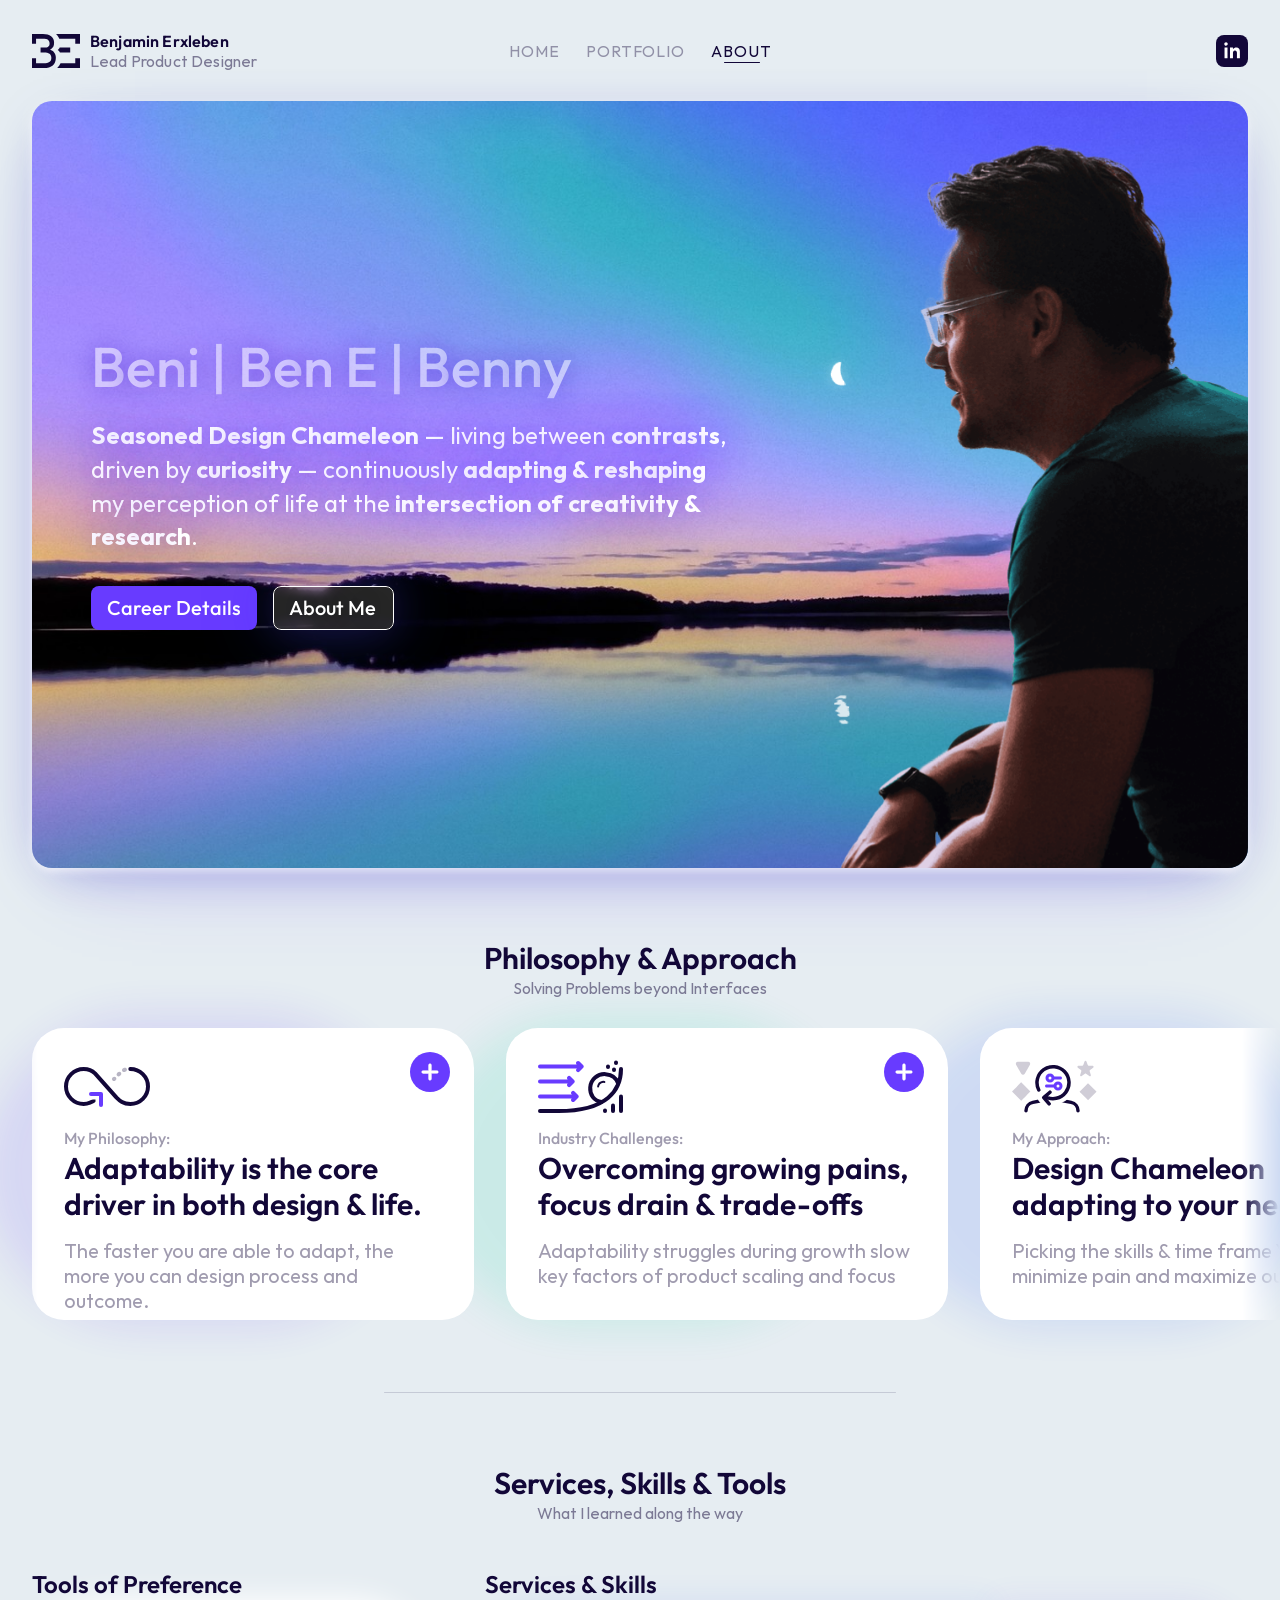
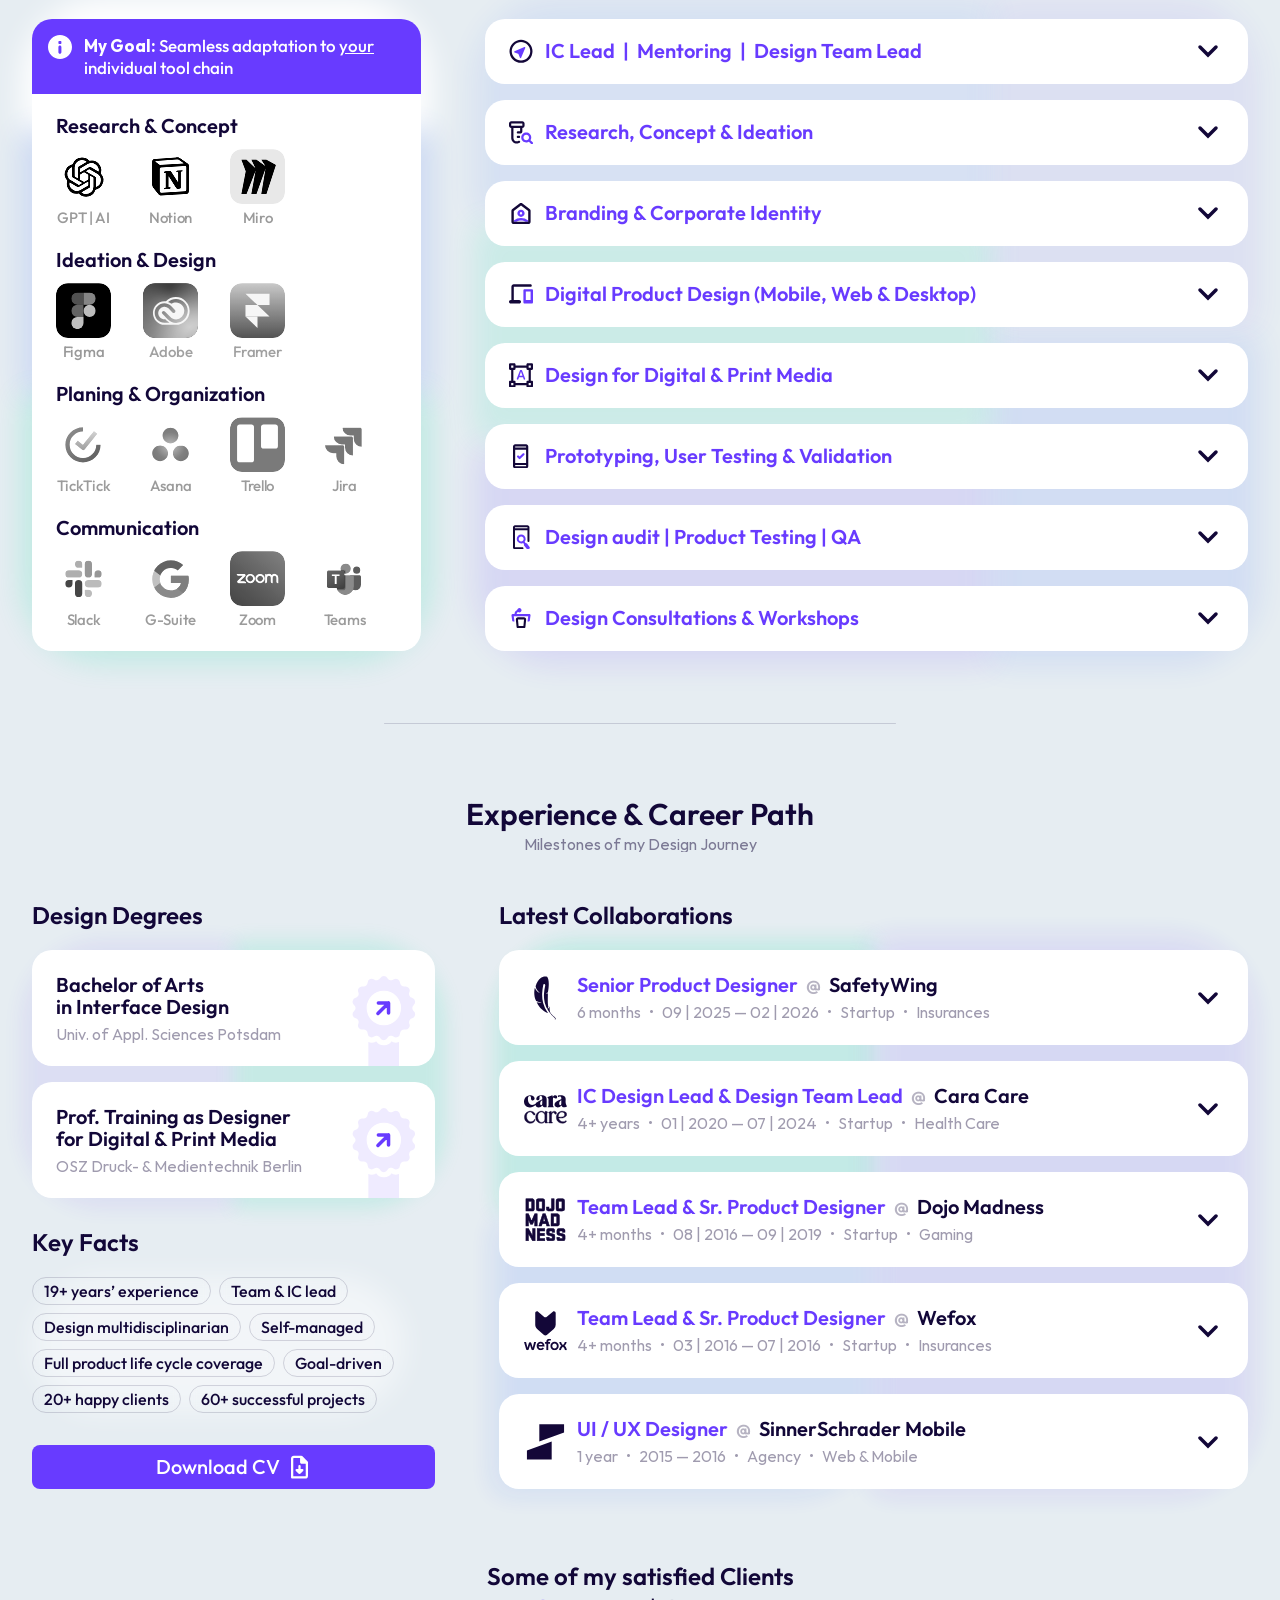
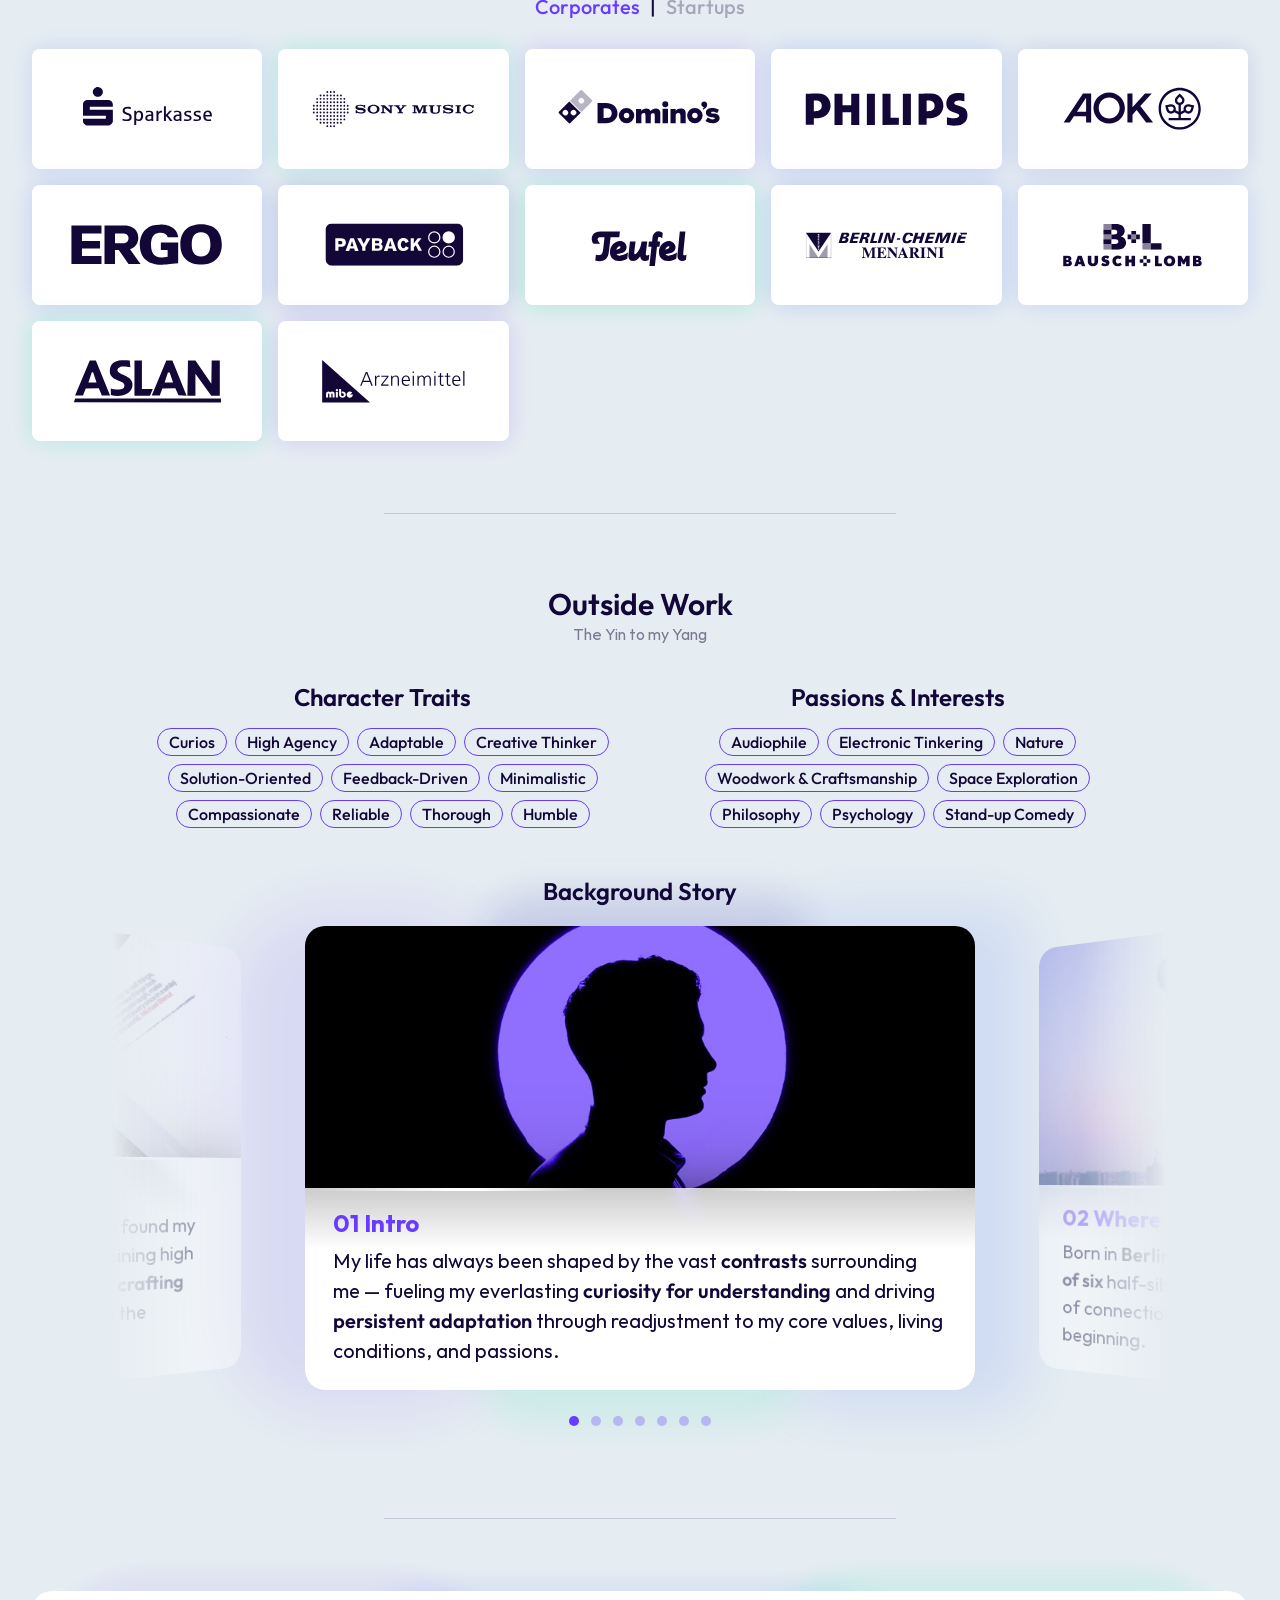
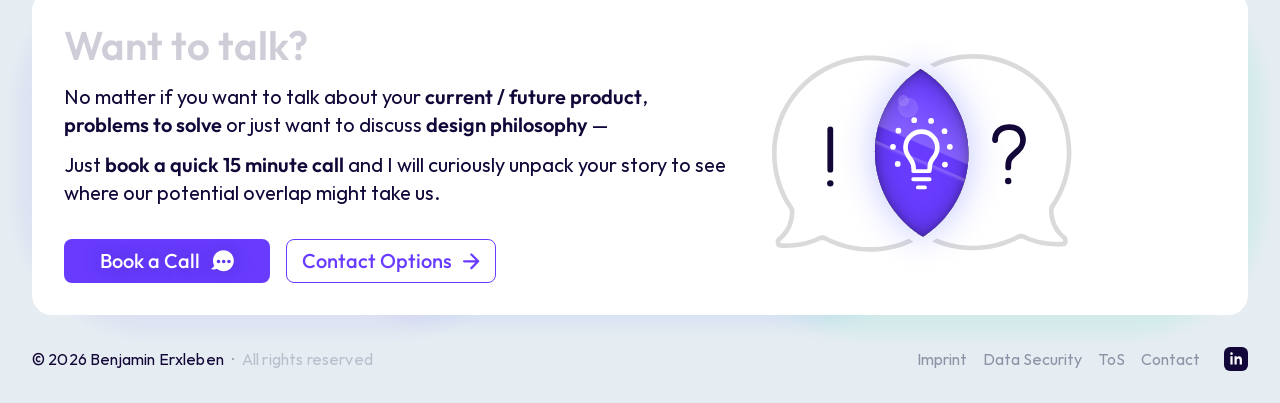
==== commit 5ee97328: "Fix Safari rendering: -webkit-mask composite and 3D transforms - Remove 'add' composite keyword from" ====
--- a/about.html
+++ b/about.html
@@ -134,7 +134,7 @@
     
     <!-- End of bodyStart -->
 	
-	<div id="main" data-framer-hydrate-v2="{&quot;routeId&quot;:&quot;WSV1W7Ewm&quot;,&quot;localeId&quot;:&quot;default&quot;,&quot;breakpoints&quot;:[{&quot;hash&quot;:&quot;pnf2sb&quot;,&quot;mediaQuery&quot;:&quot;(min-width: 1200px)&quot;},{&quot;hash&quot;:&quot;bx2zv6&quot;,&quot;mediaQuery&quot;:&quot;(min-width: 1000px) and (max-width: 1199.98px)&quot;},{&quot;hash&quot;:&quot;jdmsaj&quot;,&quot;mediaQuery&quot;:&quot;(min-width: 810px) and (max-width: 999.98px)&quot;},{&quot;hash&quot;:&quot;lloaap&quot;,&quot;mediaQuery&quot;:&quot;(max-width: 809.98px)&quot;},{&quot;hash&quot;:&quot;dlwm6n&quot;,&quot;mediaQuery&quot;:&quot;(min-width: 1000px)&quot;},{&quot;hash&quot;:&quot;10qlcn3&quot;,&quot;mediaQuery&quot;:&quot;(min-width: 810px) and (max-width: 999.98px)&quot;},{&quot;hash&quot;:&quot;1v7ewfy&quot;,&quot;mediaQuery&quot;:&quot;(max-width: 809.98px)&quot;}]}" data-framer-ssr-released-at="2026-02-10T08:36:42.198Z" data-framer-page-optimized-at="2026-02-11T17:38:53.081Z" data-framer-generated-page><!--$--><style data-framer-html-style>:root body { background: var(--token-8e7ffd52-8528-4637-9bfb-d6dca2dfcbec, rgb(230, 237, 242)); }</style><div class="framer-9FrE5 framer-dlwm6n" data-layout-template="true" style="--1h4xrgs:var(--token-8e7ffd52-8528-4637-9bfb-d6dca2dfcbec, rgb(230, 237, 242));min-height:100vh;width:auto"><style data-framer-html-style>html body { background: var(--token-8e7ffd52-8528-4637-9bfb-d6dca2dfcbec, rgb(230, 237, 242)); }</style><div data-framer-root class="framer-JHHKz framer-g37ky framer-1wIgh framer-5sTUL framer-OsdaY framer-wGqCg framer-9CBxe framer-MIhlW framer-iaMB8 framer-ueriO framer-bMuAw framer-UyL66 framer-pnf2sb" style="min-height:100vh;width:auto;display:contents"><!--$--><a class="framer-1eukhfn hidden-pnf2sb hidden-jdmsaj hidden-bx2zv6 framer-18vx693" data-framer-name="BTN-BackToTop" href="./about#top" style="will-change:transform;opacity:0;transform:none"><div class="ssr-variant hidden-lloaap"><div class="framer-1g5uu61-container"><div class="framer-vyvD6 framer-1aukkrb framer-v-1aukkrb" data-framer-name="Default" style="background-color:var(--token-889256d3-84ee-438d-ba77-e52660077e6b, rgb(104, 59, 255));height:100%;width:100%;border-bottom-left-radius:40px;border-bottom-right-radius:40px;border-top-left-radius:40px;border-top-right-radius:40px"><div class="framer-19x1drl" style="background-color:var(--token-5ffd7827-2778-49f8-9ab1-860ee1877c5c, rgb(255, 255, 255));mask:url('_assets/framerusercontent_com_dfdd4408a1_YSpwPfk4XVMNZ72FOfDnDdK9g.svg') alpha no-repeat center / cover add;-webkit-mask:url('_assets/framerusercontent_com_dfdd4408a1_YSpwPfk4XVMNZ72FOfDnDdK9g.svg') alpha no-repeat center / cover add;opacity:1;transform:translate(-50%, -50%) rotate(-90deg)"></div></div></div></div><div class="ssr-variant hidden-bx2zv6 hidden-pnf2sb hidden-jdmsaj"><div class="framer-1g5uu61-container"><div class="framer-vyvD6 framer-1aukkrb framer-v-1aukkrb" data-framer-name="Default" style="background-color:var(--token-889256d3-84ee-438d-ba77-e52660077e6b, rgb(104, 59, 255));height:100%;width:100%;border-bottom-left-radius:40px;border-bottom-right-radius:40px;border-top-left-radius:40px;border-top-right-radius:40px"><div class="framer-19x1drl" style="background-color:var(--token-5ffd7827-2778-49f8-9ab1-860ee1877c5c, rgb(255, 255, 255));mask:url('_assets/framerusercontent_com_dfdd4408a1_YSpwPfk4XVMNZ72FOfDnDdK9g.svg') alpha no-repeat center / cover add;-webkit-mask:url('_assets/framerusercontent_com_dfdd4408a1_YSpwPfk4XVMNZ72FOfDnDdK9g.svg') alpha no-repeat center / cover add;opacity:1;transform:translate(-50%, -50%) rotate(-90deg)"></div></div></div></div></a><!--/$--><div class="framer-1v9mwlo-container hidden-lloaap" style="will-change:transform;opacity:0;transform:translateY(-117px)"><div class="framer-cpDtR framer-cn95if framer-v-cn95if" data-framer-name="Variant 1" style="width:100%"><div class="framer-47rebd" style="background-color:var(--token-889256d3-84ee-438d-ba77-e52660077e6b, rgb(104, 59, 255));border-bottom-left-radius:2024px;border-bottom-right-radius:2024px;border-top-left-radius:2024px;border-top-right-radius:2024px;box-shadow:0px 1px 6px 1px rgba(255, 255, 255, 0.8), 0px 4px 12px 0px rgba(0, 0, 0, 0.25), 0px 4px 20px 0px rgba(0, 0, 0, 0.19), 0px 5px 32px 0px rgba(0, 0, 0, 0.3)"><div class="framer-42sx1l-container" style="filter:brightness(1) contrast(2) invert(1) saturate(0);-webkit-filter:brightness(1) contrast(2) invert(1) saturate(0)"><div class="framer-o5aRy framer-16anq48 framer-v-1642k5c" data-framer-name="Desktop - About"><div class="framer-14npp3a" data-framer-name="Selector" style="opacity:1"><div class="framer-nnb9tf" data-framer-name="Line" style="background-color:var(--token-505c996d-cb3a-4093-858b-1a5ccf545a43, rgb(18, 7, 56));border-bottom-left-radius:8px;border-bottom-right-radius:8px;border-top-left-radius:8px;border-top-right-radius:8px;opacity:1"></div></div><div class="framer-zoxcih" data-framer-name="Link Stack Desktop"><!--$--><a class="framer-1v3ue4v framer-1mpg1uz" data-framer-name="Link 1" href="./#top"><div class="framer-dncqzb-container"><div class="framer-iFZYZ framer-Ve2p2 framer-126yhqa framer-v-126yhqa" data-framer-name="Desktop - Default" data-highlight="true" tabindex="0"><div class="framer-1e9h35q" data-framer-name="Button Title" style="justify-content:center;--framer-paragraph-spacing:0px;opacity:0.4;transform:none" data-framer-component-type="RichTextContainer"><p class="framer-text framer-styles-preset-1awntey" data-styles-preset="FHAbAYfcN">Home</p></div></div></div></a><!--/$--><!--$--><a class="framer-1r13hl8 framer-1mpg1uz" data-framer-name="Link 2" href="./portfolio#top"><div class="framer-be92ll-container"><div class="framer-iFZYZ framer-Ve2p2 framer-126yhqa framer-v-126yhqa" data-framer-name="Desktop - Default" data-highlight="true" tabindex="0"><div class="framer-1e9h35q" data-framer-name="Button Title" style="justify-content:center;--framer-paragraph-spacing:0px;opacity:0.4;transform:none" data-framer-component-type="RichTextContainer"><p class="framer-text framer-styles-preset-1awntey" data-styles-preset="FHAbAYfcN">Portfolio</p></div></div></div></a><!--/$--><!--$--><a class="framer-1vj02a0 framer-1mpg1uz" data-framer-name="Link 3" href="./about#top"><div class="framer-gjbgaj-container"><div class="framer-iFZYZ framer-Ve2p2 framer-126yhqa framer-v-1h0u8zx" data-framer-name="Desktop - Active" data-highlight="true" tabindex="0"><div class="framer-1e9h35q" data-framer-name="Button Title" style="justify-content:center;--framer-paragraph-spacing:0px;opacity:1;transform:none" data-framer-component-type="RichTextContainer"><p class="framer-text framer-styles-preset-1awntey" data-styles-preset="FHAbAYfcN">About</p></div></div></div></a><!--/$--></div></div></div></div></div></div><div class="framer-1knj0tl" data-framer-name="Hero View" id="hero"><div class="framer-1vy44ld-container" id="top"><div class="ssr-variant hidden-lloaap hidden-jdmsaj"><div class="framer-BhjrF framer-1dqld8n framer-v-1dqld8n" data-framer-name="Desktop" style="width:100%;will-change:transform;opacity:1;transform:none"><div class="framer-18vvpef" data-framer-name="Stack"><div class="framer-h22svu" data-framer-name="Name, Title &amp; Logo"><div class="framer-90jg4p" data-framer-name="CTA-Home"><!--$--><a class="framer-hnhtj4 framer-zwdub4" data-framer-name="CTA-Home" href="./#hero"><div class="framer-11udnj-container"><div class="framer-muVlY framer-xcna6b framer-v-xcna6b" data-framer-name="Default" style="background-color:var(--token-505c996d-cb3a-4093-858b-1a5ccf545a43, rgb(18, 7, 56));mask:url('_assets/framerusercontent_com_25c8fca29f_u2shTdv2W9jHpts3qCUI3i9c.svg') alpha no-repeat center / cover add;-webkit-mask:url('_assets/framerusercontent_com_25c8fca29f_u2shTdv2W9jHpts3qCUI3i9c.svg') alpha no-repeat center / cover add;height:100%;width:100%"></div></div></a><!--/$--><div class="framer-1rz7cmk" data-framer-name="Text"><div class="framer-zp1pgm" data-framer-name="Name" style="--extracted-r6o4lv:var(--token-505c996d-cb3a-4093-858b-1a5ccf545a43, rgb(18, 7, 56));--framer-paragraph-spacing:0px;transform:none" data-framer-component-type="RichTextContainer"><p style="--font-selector:RlM7T3V0Zml0LXNlbWlib2xk;--framer-font-family:&quot;Outfit&quot;, &quot;Outfit Placeholder&quot;, sans-serif;--framer-font-weight:600;--framer-letter-spacing:0.01em;--framer-line-height:14px;--framer-text-color:var(--extracted-r6o4lv, var(--token-505c996d-cb3a-4093-858b-1a5ccf545a43, rgb(18, 7, 56)))" class="framer-text">Benjamin Erxleben</p></div><div class="framer-1qskrac" data-framer-name="Title" style="--extracted-r6o4lv:var(--token-505c996d-cb3a-4093-858b-1a5ccf545a43, rgb(18, 7, 56));--framer-paragraph-spacing:0px;opacity:0.5;transform:none" data-framer-component-type="RichTextContainer"><p style="--font-selector:RlM7T3V0Zml0LXJlZ3VsYXI=;--framer-font-family:&quot;Outfit&quot;, &quot;Outfit Placeholder&quot;, sans-serif;--framer-letter-spacing:0.01em;--framer-line-height:14px;--framer-text-color:var(--extracted-r6o4lv, var(--token-505c996d-cb3a-4093-858b-1a5ccf545a43, rgb(18, 7, 56)))" class="framer-text">Lead Product Designer </p></div></div></div></div><div class="framer-1ck916o-container" data-framer-name="Desktop Nav" name="Desktop Nav"><div name="Desktop Nav" class="framer-o5aRy framer-16anq48 framer-v-1642k5c" data-framer-name="Desktop - About"><div class="framer-14npp3a" data-framer-name="Selector" style="opacity:1"><div class="framer-nnb9tf" data-framer-name="Line" style="background-color:var(--token-505c996d-cb3a-4093-858b-1a5ccf545a43, rgb(18, 7, 56));border-bottom-left-radius:8px;border-bottom-right-radius:8px;border-top-left-radius:8px;border-top-right-radius:8px;opacity:1"></div></div><div class="framer-zoxcih" data-framer-name="Link Stack Desktop"><!--$--><a class="framer-1v3ue4v framer-1mpg1uz" data-framer-name="Link 1" href="./#top"><div class="framer-dncqzb-container"><div class="framer-iFZYZ framer-Ve2p2 framer-126yhqa framer-v-126yhqa" data-framer-name="Desktop - Default" data-highlight="true" tabindex="0"><div class="framer-1e9h35q" data-framer-name="Button Title" style="justify-content:center;--framer-paragraph-spacing:0px;opacity:0.4;transform:none" data-framer-component-type="RichTextContainer"><p class="framer-text framer-styles-preset-1awntey" data-styles-preset="FHAbAYfcN">Home</p></div></div></div></a><!--/$--><!--$--><a class="framer-1r13hl8 framer-1mpg1uz" data-framer-name="Link 2" href="./portfolio#top"><div class="framer-be92ll-container"><div class="framer-iFZYZ framer-Ve2p2 framer-126yhqa framer-v-126yhqa" data-framer-name="Desktop - Default" data-highlight="true" tabindex="0"><div class="framer-1e9h35q" data-framer-name="Button Title" style="justify-content:center;--framer-paragraph-spacing:0px;opacity:0.4;transform:none" data-framer-component-type="RichTextContainer"><p class="framer-text framer-styles-preset-1awntey" data-styles-preset="FHAbAYfcN">Portfolio</p></div></div></div></a><!--/$--><!--$--><a class="framer-1vj02a0 framer-1mpg1uz" data-framer-name="Link 3" href="./about#top"><div class="framer-gjbgaj-container"><div class="framer-iFZYZ framer-Ve2p2 framer-126yhqa framer-v-1h0u8zx" data-framer-name="Desktop - Active" data-highlight="true" tabindex="0"><div class="framer-1e9h35q" data-framer-name="Button Title" style="justify-content:center;--framer-paragraph-spacing:0px;opacity:1;transform:none" data-framer-component-type="RichTextContainer"><p class="framer-text framer-styles-preset-1awntey" data-styles-preset="FHAbAYfcN">About</p></div></div></div></a><!--/$--></div></div></div><div class="framer-1k4o4w7" data-framer-name="CTA Bar"><!--$--><a class="framer-1wgp1eu framer-zwdub4" data-framer-name="CTA Linked-In" href="https://www.linkedin.com/in/benjamin-erxleben/" target="_blank" rel="noopener"><div class="framer-1nkzm9p-container"><div class="framer-HGR07 framer-cr7igz framer-v-cr7igz" data-framer-name="Default" style="height:100%;width:100%"><div class="framer-1812f4l" style="background-color:var(--token-505c996d-cb3a-4093-858b-1a5ccf545a43, rgb(18, 7, 56));border-bottom-left-radius:8px;border-bottom-right-radius:8px;border-top-left-radius:8px;border-top-right-radius:8px"></div><div data-framer-component-type="SVG" data-framer-name="Logo linked-in" style="background-color:rgba(255, 0, 0, 0);image-rendering:pixelated;flex-shrink:0;background-size:100% 100%;background-image:url('data:image/svg+xml,<svg xmlns=&quot;http://www.w3.org/2000/svg&quot; xmlns:xlink=&quot;http://www.w3.org/1999/xlink&quot; viewBox=&quot;0 0 32 32&quot;><path d=&quot;M 11.746 8.916 C 11.749 9.144 11.707 9.37 11.621 9.581 C 11.358 10.232 10.722 10.655 10.02 10.647 C 9.56 10.649 9.118 10.465 8.794 10.138 C 8.471 9.81 8.293 9.366 8.3 8.906 C 8.299 7.949 9.071 7.172 10.028 7.165 C 10.985 7.176 11.753 7.959 11.746 8.916 Z M 11.518 12.834 C 11.504 14.518 11.511 16.202 11.511 17.887 C 11.511 19.554 11.501 21.221 11.519 22.889 C 11.523 23.228 11.444 23.347 11.087 23.333 C 10.361 23.31 9.634 23.309 8.907 23.329 C 8.647 23.334 8.531 23.287 8.531 22.984 C 8.541 19.583 8.539 16.181 8.531 12.781 C 8.531 12.507 8.597 12.405 8.888 12.413 C 9.63 12.431 10.375 12.437 11.115 12.41 C 11.456 12.398 11.518 12.524 11.518 12.834 Z M 16.973 12.756 C 16.955 13.163 16.969 13.573 16.969 14.086 C 18.12 12.664 19.506 12.196 21.152 12.528 C 22.746 12.85 23.843 14.285 23.889 16.207 C 23.942 18.467 23.901 20.733 23.914 22.997 C 23.916 23.259 23.831 23.335 23.576 23.329 C 22.849 23.309 22.122 23.31 21.396 23.333 C 21.03 23.349 20.921 23.253 20.926 22.875 C 20.947 21.239 20.933 19.603 20.936 17.968 C 20.936 17.52 20.906 17.074 20.741 16.652 C 20.462 15.939 19.982 15.457 19.185 15.387 C 18.334 15.312 17.718 15.699 17.302 16.415 C 17.028 16.883 16.967 17.408 16.967 17.943 C 16.972 19.596 16.958 21.249 16.977 22.9 C 16.982 23.256 16.873 23.345 16.533 23.333 C 15.806 23.311 15.079 23.311 14.352 23.331 C 14.073 23.337 13.987 23.253 13.987 22.971 C 13.997 19.568 13.995 16.164 13.99 12.761 C 13.99 12.516 14.04 12.406 14.315 12.413 C 15.092 12.429 15.869 12.429 16.645 12.413 C 16.913 12.408 16.983 12.506 16.973 12.756 Z&quot; fill=&quot;rgb(255, 255, 255)&quot;></path></svg>')" class="framer-1hguyty" aria-hidden="true"></div></div></div></a><!--/$--></div></div><div class="framer-1hb66k3-container" style="opacity:0"><!--$--><!--/$--></div></div></div><div class="ssr-variant hidden-bx2zv6 hidden-pnf2sb hidden-jdmsaj"><div class="framer-BhjrF framer-1dqld8n framer-v-1n8ljui" data-framer-name="Phone" style="width:100%;opacity:1;transform:none"><div class="framer-f2k0j0" data-framer-name="BG Tint"><div class="framer-1erwjfv" data-framer-name="BG Tint Mobile" style="background-color:var(--token-889256d3-84ee-438d-ba77-e52660077e6b, rgb(104, 59, 255));border-bottom-left-radius:50%;border-bottom-right-radius:50%;border-top-left-radius:50%;border-top-right-radius:50%;transform:translate(-50%, -50%)"></div></div><div class="framer-18vvpef" data-framer-name="Stack"><div class="framer-h22svu" data-framer-name="Name, Title &amp; Logo"><div class="framer-90jg4p" data-framer-name="CTA-Home"><!--$--><a class="framer-hnhtj4 framer-zwdub4" data-framer-name="CTA-Home" href="./#hero"><div class="framer-11udnj-container"><div class="framer-muVlY framer-xcna6b framer-v-xcna6b" data-framer-name="Default" style="background-color:var(--token-5ffd7827-2778-49f8-9ab1-860ee1877c5c, rgb(255, 255, 255));mask:url('_assets/framerusercontent_com_25c8fca29f_u2shTdv2W9jHpts3qCUI3i9c.svg') alpha no-repeat center / cover add;-webkit-mask:url('_assets/framerusercontent_com_25c8fca29f_u2shTdv2W9jHpts3qCUI3i9c.svg') alpha no-repeat center / cover add;height:100%;width:100%"></div></div></a><!--/$--></div></div><div class="framer-1k4o4w7" data-framer-name="CTA Bar"><div class="framer-od9dsk-container" data-framer-name="ICN-Burgermenu" name="ICN-Burgermenu"><div name="ICN-Burgermenu" class="framer-op8rn framer-rhccm4 framer-v-rhccm4" data-framer-name="Default" data-highlight="true" style="height:100%;width:100%" tabindex="0"><div class="framer-1npgmy" data-framer-name="Mobile Menu" style="background-color:var(--token-5ffd7827-2778-49f8-9ab1-860ee1877c5c, rgb(255, 255, 255));border-bottom-left-radius:40px;border-bottom-right-radius:40px;border-top-left-radius:40px;border-top-right-radius:40px;opacity:1;transform:none"></div><div class="framer-1trf4cn" data-framer-name="Mobile Menu" style="background-color:var(--token-5ffd7827-2778-49f8-9ab1-860ee1877c5c, rgb(255, 255, 255));border-bottom-left-radius:40px;border-bottom-right-radius:40px;border-top-left-radius:40px;border-top-right-radius:40px;opacity:0.4"></div><div class="framer-1tw785y" data-framer-name="Mobile Menu" style="background-color:var(--token-5ffd7827-2778-49f8-9ab1-860ee1877c5c, rgb(255, 255, 255));border-bottom-left-radius:40px;border-bottom-right-radius:40px;border-top-left-radius:40px;border-top-right-radius:40px;opacity:1;transform:none"></div></div></div></div></div><div class="framer-5ajaki" data-framer-name="Mobile Nav"><div class="framer-stsnda" data-framer-name="Top Section"><div class="framer-tp0z2t" data-framer-name="Nav" style="opacity:0"><div class="framer-w1kcsx-container" style="transform:scale(0.63);transform-origin:0% 100% 0"><div class="framer-o5aRy framer-16anq48 framer-v-utnmjm" data-framer-name="Mobile - Default"><div class="framer-14npp3a" data-framer-name="Selector" style="opacity:0"><div class="framer-nnb9tf" data-framer-name="Line" style="background-color:var(--token-5ffd7827-2778-49f8-9ab1-860ee1877c5c, rgb(255, 255, 255));border-bottom-left-radius:28px;border-bottom-right-radius:28px;border-top-left-radius:28px;border-top-right-radius:28px;opacity:1"></div></div><div class="framer-zoxcih" data-framer-name="Link Stack Desktop"><!--$--><a class="framer-1v3ue4v framer-1mpg1uz" data-framer-name="Link 1" href="./#top"><div class="framer-dncqzb-container"><div class="framer-iFZYZ framer-Ve2p2 framer-126yhqa framer-v-1cfsz3z" data-framer-name="Mobile - Default" data-highlight="true" tabindex="0"><div class="framer-1e9h35q" data-framer-name="Button Title" style="--framer-paragraph-spacing:0px;--extracted-r6o4lv:var(--token-5ffd7827-2778-49f8-9ab1-860ee1877c5c, rgb(255, 255, 255));opacity:0.4;transform:none" data-framer-component-type="RichTextContainer"><p style="--font-selector:RlM7T3V0Zml0LXNlbWlib2xk;--framer-font-family:&quot;Outfit&quot;, &quot;Outfit Placeholder&quot;, sans-serif;--framer-font-size:64px;--framer-font-weight:600;--framer-letter-spacing:0.14em;--framer-line-height:100%;--framer-text-color:var(--extracted-r6o4lv, var(--token-5ffd7827-2778-49f8-9ab1-860ee1877c5c, rgb(255, 255, 255)));--framer-text-transform:uppercase" class="framer-text">Home</p></div></div></div></a><!--/$--><!--$--><a class="framer-1r13hl8 framer-1mpg1uz" data-framer-name="Link 2" href="./portfolio#top"><div class="framer-be92ll-container"><div class="framer-iFZYZ framer-Ve2p2 framer-126yhqa framer-v-1cfsz3z" data-framer-name="Mobile - Default" data-highlight="true" tabindex="0"><div class="framer-1e9h35q" data-framer-name="Button Title" style="--framer-paragraph-spacing:0px;--extracted-r6o4lv:var(--token-5ffd7827-2778-49f8-9ab1-860ee1877c5c, rgb(255, 255, 255));opacity:0.4;transform:none" data-framer-component-type="RichTextContainer"><p style="--font-selector:RlM7T3V0Zml0LXNlbWlib2xk;--framer-font-family:&quot;Outfit&quot;, &quot;Outfit Placeholder&quot;, sans-serif;--framer-font-size:64px;--framer-font-weight:600;--framer-letter-spacing:0.14em;--framer-line-height:100%;--framer-text-color:var(--extracted-r6o4lv, var(--token-5ffd7827-2778-49f8-9ab1-860ee1877c5c, rgb(255, 255, 255)));--framer-text-transform:uppercase" class="framer-text">Portfolio</p></div></div></div></a><!--/$--><!--$--><a class="framer-1vj02a0 framer-1mpg1uz" data-framer-name="Link 3" href="./about#top"><div class="framer-gjbgaj-container"><div class="framer-iFZYZ framer-Ve2p2 framer-126yhqa framer-v-1cfsz3z" data-framer-name="Mobile - Default" data-highlight="true" tabindex="0"><div class="framer-1e9h35q" data-framer-name="Button Title" style="--framer-paragraph-spacing:0px;--extracted-r6o4lv:var(--token-5ffd7827-2778-49f8-9ab1-860ee1877c5c, rgb(255, 255, 255));opacity:0.4;transform:none" data-framer-component-type="RichTextContainer"><p style="--font-selector:RlM7T3V0Zml0LXNlbWlib2xk;--framer-font-family:&quot;Outfit&quot;, &quot;Outfit Placeholder&quot;, sans-serif;--framer-font-size:64px;--framer-font-weight:600;--framer-letter-spacing:0.14em;--framer-line-height:100%;--framer-text-color:var(--extracted-r6o4lv, var(--token-5ffd7827-2778-49f8-9ab1-860ee1877c5c, rgb(255, 255, 255)));--framer-text-transform:uppercase" class="framer-text">About</p></div></div></div></a><!--/$--></div></div></div></div><div class="framer-zf4jhb" data-framer-name="Image" style="opacity:0"><div class="framer-yu7k5g" data-framer-name="IMG-Philosophy" style="background-color:var(--token-5ffd7827-2778-49f8-9ab1-860ee1877c5c, rgb(255, 255, 255));mask:url('_assets/framerusercontent_com_17d62ac893_mN1asltJiCvYxFClwDdO91QmnA.svg') alpha no-repeat right / cover add;-webkit-mask:url('_assets/framerusercontent_com_17d62ac893_mN1asltJiCvYxFClwDdO91QmnA.svg') alpha no-repeat right / cover add;opacity:0.05"></div></div></div><div class="framer-1pxqpzl" data-framer-name="Bottom Section (Mobile)"><div class="framer-yck416" data-framer-name="Separator" style="opacity:0"><div class="framer-1yfd5mn" data-framer-name="Separator" style="background-color:var(--token-5ffd7827-2778-49f8-9ab1-860ee1877c5c, rgb(255, 255, 255));border-bottom-left-radius:6px;border-bottom-right-radius:6px;border-top-left-radius:6px;border-top-right-radius:6px;opacity:0.5"></div></div><div class="framer-1h644qr" data-framer-name="Secondary CTAs"><!--$--><a class="framer-wxq42 framer-zwdub4" data-framer-name="Tertiary CTA" style="opacity:0"><div class="framer-unxs4b-container"><div class="framer-RrrK2 framer-iaMB8 framer-1owjj87 framer-v-1owjj87" data-framer-name="Default" style="--1ianepk:10px 8px 10px 8px;--1k37rn2:flex-start;backdrop-filter:blur(4px);-webkit-backdrop-filter:blur(4px);width:100%;border-bottom-left-radius:8px;border-bottom-right-radius:8px;border-top-left-radius:8px;border-top-right-radius:8px" tabindex="0"><div class="framer-n8chtq"><div class="framer-1qg9n3o" data-framer-name="Copy Shadow" style="--extracted-r6o4lv:var(--variable-reference-iXEHOah9C-JvVBxnXhc);--framer-paragraph-spacing:0px;--variable-reference-CZ9SNIu3z-JvVBxnXhc:var(--token-5ffd7827-2778-49f8-9ab1-860ee1877c5c, rgb(255, 255, 255));--variable-reference-iXEHOah9C-JvVBxnXhc:var(--token-5ffd7827-2778-49f8-9ab1-860ee1877c5c, rgb(255, 255, 255));filter:none;text-shadow:none;-webkit-filter:none;transform:none" data-framer-component-type="RichTextContainer"><p class="framer-text framer-styles-preset-1k91j1z" data-styles-preset="cAM1cXP9U" style="--framer-text-color:var(--extracted-r6o4lv, var(--variable-reference-iXEHOah9C-JvVBxnXhc))">Linked-In</p></div></div></div></div></a><!--/$--><!--$--><a class="framer-103gdhs framer-zwdub4" data-framer-name="Tertiary CTA" style="opacity:0"><div class="framer-cn4tgs-container"><div class="framer-RrrK2 framer-iaMB8 framer-1owjj87 framer-v-1owjj87" data-framer-name="Default" style="--1ianepk:10px 8px 10px 8px;--1k37rn2:flex-end;backdrop-filter:blur(4px);-webkit-backdrop-filter:blur(4px);width:100%;border-bottom-left-radius:8px;border-bottom-right-radius:8px;border-top-left-radius:8px;border-top-right-radius:8px" tabindex="0"><div class="framer-n8chtq"><div class="framer-1qg9n3o" data-framer-name="Copy Shadow" style="--extracted-r6o4lv:var(--variable-reference-iXEHOah9C-JvVBxnXhc);--framer-paragraph-spacing:0px;--variable-reference-CZ9SNIu3z-JvVBxnXhc:var(--token-5ffd7827-2778-49f8-9ab1-860ee1877c5c, rgb(255, 255, 255));--variable-reference-iXEHOah9C-JvVBxnXhc:var(--token-5ffd7827-2778-49f8-9ab1-860ee1877c5c, rgb(255, 255, 255));filter:none;text-shadow:none;-webkit-filter:none;transform:none" data-framer-component-type="RichTextContainer"><p class="framer-text framer-styles-preset-1k91j1z" data-styles-preset="cAM1cXP9U" style="--framer-text-color:var(--extracted-r6o4lv, var(--variable-reference-iXEHOah9C-JvVBxnXhc))">Contact</p></div></div></div></div></a><!--/$--><div class="framer-1qqxwm0-container"><div class="framer-8yGeY framer-iaMB8 framer-1buxw3c framer-v-1ncrrcu" data-border="true" data-framer-name="Mobile White" data-highlight="true" style="--4comd9:8px 16px 8px 16px;--border-bottom-width:0px;--border-color:var(--token-5ffd7827-2778-49f8-9ab1-860ee1877c5c, rgb(255, 255, 255));--border-left-width:0px;--border-right-width:0px;--border-style:solid;--border-top-width:0px;--ch0sqo:10px;backdrop-filter:blur(4px);background-color:var(--token-5ffd7827-2778-49f8-9ab1-860ee1877c5c, rgb(255, 255, 255));-webkit-backdrop-filter:blur(4px);width:100%;border-bottom-left-radius:8px;border-bottom-right-radius:8px;border-top-left-radius:8px;border-top-right-radius:8px;box-shadow:inset 0px 0px 16px 0px rgba(104, 59, 255, 0)" tabindex="0"><div class="framer-29jvxq" data-framer-name="Copy" style="--framer-paragraph-spacing:0px;text-shadow:0px 0px 20px rgba(18, 7, 56, 0.3);--extracted-r6o4lv:var(--token-889256d3-84ee-438d-ba77-e52660077e6b, rgb(104, 59, 255));transform:none" data-framer-component-type="RichTextContainer"><p class="framer-text framer-styles-preset-1k91j1z" data-styles-preset="cAM1cXP9U" style="--framer-text-color:var(--extracted-r6o4lv, var(--token-889256d3-84ee-438d-ba77-e52660077e6b, rgb(104, 59, 255)))">Book a Call</p></div><div class="framer-y2qb7f" data-framer-name="Icon" style="background-color:var(--token-889256d3-84ee-438d-ba77-e52660077e6b, rgb(104, 59, 255));filter:none;mask:url('_assets/framerusercontent_com_d64d844013_DK7N9Q4S7cOaBIrYBufSvtLo.svg') alpha no-repeat center / contain add;-webkit-filter:none;-webkit-mask:url('_assets/framerusercontent_com_d64d844013_DK7N9Q4S7cOaBIrYBufSvtLo.svg') alpha no-repeat center / contain add;box-shadow:0px 0px 20px 0px rgba(19, 7, 56, 0.2);opacity:1;transform:none"></div></div></div></div></div></div><div class="framer-1hb66k3-container" style="opacity:0"><!--$--><!--/$--></div></div></div><div class="ssr-variant hidden-lloaap hidden-bx2zv6 hidden-pnf2sb"><div class="framer-BhjrF framer-1dqld8n framer-v-ddq3m4" data-framer-name="Tablet" style="width:100%;will-change:transform;opacity:1;transform:none"><div class="framer-18vvpef" data-framer-name="Stack"><div class="framer-h22svu" data-framer-name="Name, Title &amp; Logo"><div class="framer-90jg4p" data-framer-name="CTA-Home"><!--$--><a class="framer-hnhtj4 framer-zwdub4" data-framer-name="CTA-Home" href="./#hero"><div class="framer-11udnj-container"><div class="framer-muVlY framer-xcna6b framer-v-xcna6b" data-framer-name="Default" style="background-color:var(--token-505c996d-cb3a-4093-858b-1a5ccf545a43, rgb(18, 7, 56));mask:url('_assets/framerusercontent_com_25c8fca29f_u2shTdv2W9jHpts3qCUI3i9c.svg') alpha no-repeat center / cover add;-webkit-mask:url('_assets/framerusercontent_com_25c8fca29f_u2shTdv2W9jHpts3qCUI3i9c.svg') alpha no-repeat center / cover add;height:100%;width:100%"></div></div></a><!--/$--></div></div><div class="framer-1ck916o-container" data-framer-name="Desktop Nav" name="Desktop Nav"><div name="Desktop Nav" class="framer-o5aRy framer-16anq48 framer-v-1642k5c" data-framer-name="Desktop - About"><div class="framer-14npp3a" data-framer-name="Selector" style="opacity:1"><div class="framer-nnb9tf" data-framer-name="Line" style="background-color:var(--token-505c996d-cb3a-4093-858b-1a5ccf545a43, rgb(18, 7, 56));border-bottom-left-radius:8px;border-bottom-right-radius:8px;border-top-left-radius:8px;border-top-right-radius:8px;opacity:1"></div></div><div class="framer-zoxcih" data-framer-name="Link Stack Desktop"><!--$--><a class="framer-1v3ue4v framer-1mpg1uz" data-framer-name="Link 1" href="./#top"><div class="framer-dncqzb-container"><div class="framer-iFZYZ framer-Ve2p2 framer-126yhqa framer-v-126yhqa" data-framer-name="Desktop - Default" data-highlight="true" tabindex="0"><div class="framer-1e9h35q" data-framer-name="Button Title" style="justify-content:center;--framer-paragraph-spacing:0px;opacity:0.4;transform:none" data-framer-component-type="RichTextContainer"><p class="framer-text framer-styles-preset-1awntey" data-styles-preset="FHAbAYfcN">Home</p></div></div></div></a><!--/$--><!--$--><a class="framer-1r13hl8 framer-1mpg1uz" data-framer-name="Link 2" href="./portfolio#top"><div class="framer-be92ll-container"><div class="framer-iFZYZ framer-Ve2p2 framer-126yhqa framer-v-126yhqa" data-framer-name="Desktop - Default" data-highlight="true" tabindex="0"><div class="framer-1e9h35q" data-framer-name="Button Title" style="justify-content:center;--framer-paragraph-spacing:0px;opacity:0.4;transform:none" data-framer-component-type="RichTextContainer"><p class="framer-text framer-styles-preset-1awntey" data-styles-preset="FHAbAYfcN">Portfolio</p></div></div></div></a><!--/$--><!--$--><a class="framer-1vj02a0 framer-1mpg1uz" data-framer-name="Link 3" href="./about#top"><div class="framer-gjbgaj-container"><div class="framer-iFZYZ framer-Ve2p2 framer-126yhqa framer-v-1h0u8zx" data-framer-name="Desktop - Active" data-highlight="true" tabindex="0"><div class="framer-1e9h35q" data-framer-name="Button Title" style="justify-content:center;--framer-paragraph-spacing:0px;opacity:1;transform:none" data-framer-component-type="RichTextContainer"><p class="framer-text framer-styles-preset-1awntey" data-styles-preset="FHAbAYfcN">About</p></div></div></div></a><!--/$--></div></div></div><div class="framer-1k4o4w7" data-framer-name="CTA Bar"><!--$--><a class="framer-1wgp1eu framer-zwdub4" data-framer-name="CTA Linked-In" href="https://www.linkedin.com/in/benjamin-erxleben/" target="_blank" rel="noopener"><div class="framer-1nkzm9p-container"><div class="framer-HGR07 framer-cr7igz framer-v-cr7igz" data-framer-name="Default" style="height:100%;width:100%"><div class="framer-1812f4l" style="background-color:var(--token-505c996d-cb3a-4093-858b-1a5ccf545a43, rgb(18, 7, 56));border-bottom-left-radius:8px;border-bottom-right-radius:8px;border-top-left-radius:8px;border-top-right-radius:8px"></div><div data-framer-component-type="SVG" data-framer-name="Logo linked-in" style="background-color:rgba(255, 0, 0, 0);image-rendering:pixelated;flex-shrink:0;background-size:100% 100%;background-image:url('data:image/svg+xml,<svg xmlns=&quot;http://www.w3.org/2000/svg&quot; xmlns:xlink=&quot;http://www.w3.org/1999/xlink&quot; viewBox=&quot;0 0 32 32&quot;><path d=&quot;M 11.746 8.916 C 11.749 9.144 11.707 9.37 11.621 9.581 C 11.358 10.232 10.722 10.655 10.02 10.647 C 9.56 10.649 9.118 10.465 8.794 10.138 C 8.471 9.81 8.293 9.366 8.3 8.906 C 8.299 7.949 9.071 7.172 10.028 7.165 C 10.985 7.176 11.753 7.959 11.746 8.916 Z M 11.518 12.834 C 11.504 14.518 11.511 16.202 11.511 17.887 C 11.511 19.554 11.501 21.221 11.519 22.889 C 11.523 23.228 11.444 23.347 11.087 23.333 C 10.361 23.31 9.634 23.309 8.907 23.329 C 8.647 23.334 8.531 23.287 8.531 22.984 C 8.541 19.583 8.539 16.181 8.531 12.781 C 8.531 12.507 8.597 12.405 8.888 12.413 C 9.63 12.431 10.375 12.437 11.115 12.41 C 11.456 12.398 11.518 12.524 11.518 12.834 Z M 16.973 12.756 C 16.955 13.163 16.969 13.573 16.969 14.086 C 18.12 12.664 19.506 12.196 21.152 12.528 C 22.746 12.85 23.843 14.285 23.889 16.207 C 23.942 18.467 23.901 20.733 23.914 22.997 C 23.916 23.259 23.831 23.335 23.576 23.329 C 22.849 23.309 22.122 23.31 21.396 23.333 C 21.03 23.349 20.921 23.253 20.926 22.875 C 20.947 21.239 20.933 19.603 20.936 17.968 C 20.936 17.52 20.906 17.074 20.741 16.652 C 20.462 15.939 19.982 15.457 19.185 15.387 C 18.334 15.312 17.718 15.699 17.302 16.415 C 17.028 16.883 16.967 17.408 16.967 17.943 C 16.972 19.596 16.958 21.249 16.977 22.9 C 16.982 23.256 16.873 23.345 16.533 23.333 C 15.806 23.311 15.079 23.311 14.352 23.331 C 14.073 23.337 13.987 23.253 13.987 22.971 C 13.997 19.568 13.995 16.164 13.99 12.761 C 13.99 12.516 14.04 12.406 14.315 12.413 C 15.092 12.429 15.869 12.429 16.645 12.413 C 16.913 12.408 16.983 12.506 16.973 12.756 Z&quot; fill=&quot;rgb(255, 255, 255)&quot;></path></svg>')" class="framer-1hguyty" aria-hidden="true"></div></div></div></a><!--/$--></div></div><div class="framer-1hb66k3-container" style="opacity:0"><!--$--><!--/$--></div></div></div></div><div class="framer-11ite2f" data-framer-name="Hero"><div class="framer-msz56g hidden-pnf2sb hidden-jdmsaj hidden-bx2zv6" data-framer-name="Nav Shadows"></div><div class="ssr-variant hidden-lloaap hidden-jdmsaj"><div class="framer-qgt492"><div style="position:absolute;border-radius:inherit;corner-shape:inherit;top:0;right:0;bottom:0;left:0" data-framer-background-image-wrapper="true"><img decoding="async" width="3440" height="1758" sizes="(min-width: 1200px) calc(100vw - 64px), (min-width: 1000px) and (max-width: 1199.98px) calc(100vw - 64px), (max-width: 809.98px) calc(100vw + 842px), (min-width: 810px) and (max-width: 999.98px) calc(100vw + 1670px)" srcset="_assets/framerusercontent_com_c500ccfde0_781tszq9IXJAYXj0mfdFvabbs.jpg 512w,_assets/framerusercontent_com_4dda539c47_781tszq9IXJAYXj0mfdFvabbs.jpg 1024w,_assets/framerusercontent_com_965f35cb66_781tszq9IXJAYXj0mfdFvabbs.jpg 2048w,_assets/framerusercontent_com_f7bc3251a9_781tszq9IXJAYXj0mfdFvabbs.jpg 3440w" src="_assets/framerusercontent_com_f7bc3251a9_781tszq9IXJAYXj0mfdFvabbs.jpg" alt style="display:block;width:100%;height:100%;border-radius:inherit;corner-shape:inherit;object-position:19.7% 54.4%;object-fit:cover" data-framer-original-sizes="calc(100vw - 64px)"></div></div></div><div class="ssr-variant hidden-bx2zv6 hidden-pnf2sb hidden-jdmsaj"><div class="framer-qgt492"><div style="position:absolute;border-radius:inherit;corner-shape:inherit;top:0;right:0;bottom:0;left:0" data-framer-background-image-wrapper="true"><img decoding="async" width="3440" height="1758" sizes="(min-width: 1200px) calc(100vw - 64px), (min-width: 1000px) and (max-width: 1199.98px) calc(100vw - 64px), (max-width: 809.98px) calc(100vw + 842px), (min-width: 810px) and (max-width: 999.98px) calc(100vw + 1670px)" srcset="_assets/framerusercontent_com_c500ccfde0_781tszq9IXJAYXj0mfdFvabbs.jpg 512w,_assets/framerusercontent_com_4dda539c47_781tszq9IXJAYXj0mfdFvabbs.jpg 1024w,_assets/framerusercontent_com_965f35cb66_781tszq9IXJAYXj0mfdFvabbs.jpg 2048w,_assets/framerusercontent_com_f7bc3251a9_781tszq9IXJAYXj0mfdFvabbs.jpg 3440w" src="_assets/framerusercontent_com_f7bc3251a9_781tszq9IXJAYXj0mfdFvabbs.jpg" alt style="display:block;width:100%;height:100%;border-radius:inherit;corner-shape:inherit;object-position:19.7% 54.4%;object-fit:cover" data-framer-original-sizes="calc(100vw + 842px)"></div></div></div><div class="ssr-variant hidden-lloaap hidden-bx2zv6 hidden-pnf2sb"><div class="framer-qgt492"><div style="position:absolute;border-radius:inherit;corner-shape:inherit;top:0;right:0;bottom:0;left:0" data-framer-background-image-wrapper="true"><img decoding="async" width="3440" height="1758" sizes="(min-width: 1200px) calc(100vw - 64px), (min-width: 1000px) and (max-width: 1199.98px) calc(100vw - 64px), (max-width: 809.98px) calc(100vw + 842px), (min-width: 810px) and (max-width: 999.98px) calc(100vw + 1670px)" srcset="_assets/framerusercontent_com_c500ccfde0_781tszq9IXJAYXj0mfdFvabbs.jpg 512w,_assets/framerusercontent_com_4dda539c47_781tszq9IXJAYXj0mfdFvabbs.jpg 1024w,_assets/framerusercontent_com_965f35cb66_781tszq9IXJAYXj0mfdFvabbs.jpg 2048w,_assets/framerusercontent_com_f7bc3251a9_781tszq9IXJAYXj0mfdFvabbs.jpg 3440w" src="_assets/framerusercontent_com_f7bc3251a9_781tszq9IXJAYXj0mfdFvabbs.jpg" alt style="display:block;width:100%;height:100%;border-radius:inherit;corner-shape:inherit;object-position:19.7% 54.4%;object-fit:cover" data-framer-original-sizes="calc(100vw + 1670px)"></div></div></div><div class="framer-3xebgb" data-framer-name="Copy &amp; CTA"><div class="framer-1h8wl7m" data-framer-name="Copy"><div class="framer-eoasfv" data-framer-name="Copy"><div class="ssr-variant hidden-lloaap hidden-jdmsaj"><div class="framer-1evwiwa" data-framer-name="Head" style="transform:none" data-framer-component-type="RichTextContainer"><h1 class="framer-text framer-styles-preset-vk1isq" data-styles-preset="QARLby3Ew"><span style="white-space:nowrap"><span style="display:inline-block;opacity:0.001;filter:blur(10px);transform:translateX(0px) translateY(10px) scale(1) rotate(0deg) skewX(0deg) skewY(0deg)">B</span><span style="display:inline-block;opacity:0.001;filter:blur(10px);transform:translateX(0px) translateY(10px) scale(1) rotate(0deg) skewX(0deg) skewY(0deg)">e</span><span style="display:inline-block;opacity:0.001;filter:blur(10px);transform:translateX(0px) translateY(10px) scale(1) rotate(0deg) skewX(0deg) skewY(0deg)">n</span><span style="display:inline-block;opacity:0.001;filter:blur(10px);transform:translateX(0px) translateY(10px) scale(1) rotate(0deg) skewX(0deg) skewY(0deg)">i</span></span> <span style="white-space:nowrap"><span style="display:inline-block;opacity:0.001;filter:blur(10px);transform:translateX(0px) translateY(10px) scale(1) rotate(0deg) skewX(0deg) skewY(0deg)">|</span></span> <span style="white-space:nowrap"><span style="display:inline-block;opacity:0.001;filter:blur(10px);transform:translateX(0px) translateY(10px) scale(1) rotate(0deg) skewX(0deg) skewY(0deg)">B</span><span style="display:inline-block;opacity:0.001;filter:blur(10px);transform:translateX(0px) translateY(10px) scale(1) rotate(0deg) skewX(0deg) skewY(0deg)">e</span><span style="display:inline-block;opacity:0.001;filter:blur(10px);transform:translateX(0px) translateY(10px) scale(1) rotate(0deg) skewX(0deg) skewY(0deg)">n</span></span> <span style="white-space:nowrap"><span style="display:inline-block;opacity:0.001;filter:blur(10px);transform:translateX(0px) translateY(10px) scale(1) rotate(0deg) skewX(0deg) skewY(0deg)">E</span></span> <span style="white-space:nowrap"><span style="display:inline-block;opacity:0.001;filter:blur(10px);transform:translateX(0px) translateY(10px) scale(1) rotate(0deg) skewX(0deg) skewY(0deg)">|</span></span> <span style="white-space:nowrap"><span style="display:inline-block;opacity:0.001;filter:blur(10px);transform:translateX(0px) translateY(10px) scale(1) rotate(0deg) skewX(0deg) skewY(0deg)">B</span><span style="display:inline-block;opacity:0.001;filter:blur(10px);transform:translateX(0px) translateY(10px) scale(1) rotate(0deg) skewX(0deg) skewY(0deg)">e</span><span style="display:inline-block;opacity:0.001;filter:blur(10px);transform:translateX(0px) translateY(10px) scale(1) rotate(0deg) skewX(0deg) skewY(0deg)">n</span><span style="display:inline-block;opacity:0.001;filter:blur(10px);transform:translateX(0px) translateY(10px) scale(1) rotate(0deg) skewX(0deg) skewY(0deg)">n</span><span style="display:inline-block;opacity:0.001;filter:blur(10px);transform:translateX(0px) translateY(10px) scale(1) rotate(0deg) skewX(0deg) skewY(0deg)">y</span></span></h1></div></div><div class="ssr-variant hidden-bx2zv6 hidden-pnf2sb hidden-jdmsaj"><div class="framer-1evwiwa" data-framer-name="Head" style="transform:scale(0.9);transform-origin:10% 50% 0" data-framer-component-type="RichTextContainer"><h1 class="framer-text framer-styles-preset-vk1isq" data-styles-preset="QARLby3Ew" style="--framer-text-alignment:center"><span style="white-space:nowrap"><span style="display:inline-block;opacity:0.001;filter:blur(10px);transform:translateX(0px) translateY(10px) scale(1) rotate(0deg) skewX(0deg) skewY(0deg)">B</span><span style="display:inline-block;opacity:0.001;filter:blur(10px);transform:translateX(0px) translateY(10px) scale(1) rotate(0deg) skewX(0deg) skewY(0deg)">e</span><span style="display:inline-block;opacity:0.001;filter:blur(10px);transform:translateX(0px) translateY(10px) scale(1) rotate(0deg) skewX(0deg) skewY(0deg)">n</span><span style="display:inline-block;opacity:0.001;filter:blur(10px);transform:translateX(0px) translateY(10px) scale(1) rotate(0deg) skewX(0deg) skewY(0deg)">i</span></span> <span style="white-space:nowrap"><span style="display:inline-block;opacity:0.001;filter:blur(10px);transform:translateX(0px) translateY(10px) scale(1) rotate(0deg) skewX(0deg) skewY(0deg)">|</span></span> <span style="white-space:nowrap"><span style="display:inline-block;opacity:0.001;filter:blur(10px);transform:translateX(0px) translateY(10px) scale(1) rotate(0deg) skewX(0deg) skewY(0deg)">B</span><span style="display:inline-block;opacity:0.001;filter:blur(10px);transform:translateX(0px) translateY(10px) scale(1) rotate(0deg) skewX(0deg) skewY(0deg)">e</span><span style="display:inline-block;opacity:0.001;filter:blur(10px);transform:translateX(0px) translateY(10px) scale(1) rotate(0deg) skewX(0deg) skewY(0deg)">n</span></span> <span style="white-space:nowrap"><span style="display:inline-block;opacity:0.001;filter:blur(10px);transform:translateX(0px) translateY(10px) scale(1) rotate(0deg) skewX(0deg) skewY(0deg)">E</span></span> <span style="white-space:nowrap"><span style="display:inline-block;opacity:0.001;filter:blur(10px);transform:translateX(0px) translateY(10px) scale(1) rotate(0deg) skewX(0deg) skewY(0deg)">|</span></span> <span style="white-space:nowrap"><span style="display:inline-block;opacity:0.001;filter:blur(10px);transform:translateX(0px) translateY(10px) scale(1) rotate(0deg) skewX(0deg) skewY(0deg)">B</span><span style="display:inline-block;opacity:0.001;filter:blur(10px);transform:translateX(0px) translateY(10px) scale(1) rotate(0deg) skewX(0deg) skewY(0deg)">e</span><span style="display:inline-block;opacity:0.001;filter:blur(10px);transform:translateX(0px) translateY(10px) scale(1) rotate(0deg) skewX(0deg) skewY(0deg)">n</span><span style="display:inline-block;opacity:0.001;filter:blur(10px);transform:translateX(0px) translateY(10px) scale(1) rotate(0deg) skewX(0deg) skewY(0deg)">n</span><span style="display:inline-block;opacity:0.001;filter:blur(10px);transform:translateX(0px) translateY(10px) scale(1) rotate(0deg) skewX(0deg) skewY(0deg)">y</span></span></h1></div></div><div class="ssr-variant hidden-lloaap hidden-bx2zv6 hidden-pnf2sb"><div class="framer-1evwiwa" data-framer-name="Head" style="transform:none" data-framer-component-type="RichTextContainer"><h1 class="framer-text framer-styles-preset-vk1isq" data-styles-preset="QARLby3Ew" style="--framer-text-alignment:center"><span style="white-space:nowrap"><span style="display:inline-block;opacity:0.001;filter:blur(10px);transform:translateX(0px) translateY(10px) scale(1) rotate(0deg) skewX(0deg) skewY(0deg)">B</span><span style="display:inline-block;opacity:0.001;filter:blur(10px);transform:translateX(0px) translateY(10px) scale(1) rotate(0deg) skewX(0deg) skewY(0deg)">e</span><span style="display:inline-block;opacity:0.001;filter:blur(10px);transform:translateX(0px) translateY(10px) scale(1) rotate(0deg) skewX(0deg) skewY(0deg)">n</span><span style="display:inline-block;opacity:0.001;filter:blur(10px);transform:translateX(0px) translateY(10px) scale(1) rotate(0deg) skewX(0deg) skewY(0deg)">i</span></span> <span style="white-space:nowrap"><span style="display:inline-block;opacity:0.001;filter:blur(10px);transform:translateX(0px) translateY(10px) scale(1) rotate(0deg) skewX(0deg) skewY(0deg)">|</span></span> <span style="white-space:nowrap"><span style="display:inline-block;opacity:0.001;filter:blur(10px);transform:translateX(0px) translateY(10px) scale(1) rotate(0deg) skewX(0deg) skewY(0deg)">B</span><span style="display:inline-block;opacity:0.001;filter:blur(10px);transform:translateX(0px) translateY(10px) scale(1) rotate(0deg) skewX(0deg) skewY(0deg)">e</span><span style="display:inline-block;opacity:0.001;filter:blur(10px);transform:translateX(0px) translateY(10px) scale(1) rotate(0deg) skewX(0deg) skewY(0deg)">n</span></span> <span style="white-space:nowrap"><span style="display:inline-block;opacity:0.001;filter:blur(10px);transform:translateX(0px) translateY(10px) scale(1) rotate(0deg) skewX(0deg) skewY(0deg)">E</span></span> <span style="white-space:nowrap"><span style="display:inline-block;opacity:0.001;filter:blur(10px);transform:translateX(0px) translateY(10px) scale(1) rotate(0deg) skewX(0deg) skewY(0deg)">|</span></span> <span style="white-space:nowrap"><span style="display:inline-block;opacity:0.001;filter:blur(10px);transform:translateX(0px) translateY(10px) scale(1) rotate(0deg) skewX(0deg) skewY(0deg)">B</span><span style="display:inline-block;opacity:0.001;filter:blur(10px);transform:translateX(0px) translateY(10px) scale(1) rotate(0deg) skewX(0deg) skewY(0deg)">e</span><span style="display:inline-block;opacity:0.001;filter:blur(10px);transform:translateX(0px) translateY(10px) scale(1) rotate(0deg) skewX(0deg) skewY(0deg)">n</span><span style="display:inline-block;opacity:0.001;filter:blur(10px);transform:translateX(0px) translateY(10px) scale(1) rotate(0deg) skewX(0deg) skewY(0deg)">n</span><span style="display:inline-block;opacity:0.001;filter:blur(10px);transform:translateX(0px) translateY(10px) scale(1) rotate(0deg) skewX(0deg) skewY(0deg)">y</span></span></h1></div></div><div class="ssr-variant hidden-lloaap hidden-jdmsaj"><div class="framer-l3v58u" data-framer-name="Intro" style="transform:none" data-framer-component-type="RichTextContainer"><p class="framer-text framer-styles-preset-1abcif2" data-styles-preset="R24xnD_4i" style="--framer-text-color:var(--token-5ffd7827-2778-49f8-9ab1-860ee1877c5c, rgb(255, 255, 255))"><strong class="framer-text"><span style="white-space:nowrap"><span style="display:inline-block;opacity:0.001;filter:blur(8px);transform:translateX(0px) translateY(10px) scale(1) rotate(0deg) skewX(0deg) skewY(0deg)">S</span><span style="display:inline-block;opacity:0.001;filter:blur(8px);transform:translateX(0px) translateY(10px) scale(1) rotate(0deg) skewX(0deg) skewY(0deg)">e</span><span style="display:inline-block;opacity:0.001;filter:blur(8px);transform:translateX(0px) translateY(10px) scale(1) rotate(0deg) skewX(0deg) skewY(0deg)">a</span><span style="display:inline-block;opacity:0.001;filter:blur(8px);transform:translateX(0px) translateY(10px) scale(1) rotate(0deg) skewX(0deg) skewY(0deg)">s</span><span style="display:inline-block;opacity:0.001;filter:blur(8px);transform:translateX(0px) translateY(10px) scale(1) rotate(0deg) skewX(0deg) skewY(0deg)">o</span><span style="display:inline-block;opacity:0.001;filter:blur(8px);transform:translateX(0px) translateY(10px) scale(1) rotate(0deg) skewX(0deg) skewY(0deg)">n</span><span style="display:inline-block;opacity:0.001;filter:blur(8px);transform:translateX(0px) translateY(10px) scale(1) rotate(0deg) skewX(0deg) skewY(0deg)">e</span><span style="display:inline-block;opacity:0.001;filter:blur(8px);transform:translateX(0px) translateY(10px) scale(1) rotate(0deg) skewX(0deg) skewY(0deg)">d</span></span> <span style="white-space:nowrap"><span style="display:inline-block;opacity:0.001;filter:blur(8px);transform:translateX(0px) translateY(10px) scale(1) rotate(0deg) skewX(0deg) skewY(0deg)">D</span><span style="display:inline-block;opacity:0.001;filter:blur(8px);transform:translateX(0px) translateY(10px) scale(1) rotate(0deg) skewX(0deg) skewY(0deg)">e</span><span style="display:inline-block;opacity:0.001;filter:blur(8px);transform:translateX(0px) translateY(10px) scale(1) rotate(0deg) skewX(0deg) skewY(0deg)">s</span><span style="display:inline-block;opacity:0.001;filter:blur(8px);transform:translateX(0px) translateY(10px) scale(1) rotate(0deg) skewX(0deg) skewY(0deg)">i</span><span style="display:inline-block;opacity:0.001;filter:blur(8px);transform:translateX(0px) translateY(10px) scale(1) rotate(0deg) skewX(0deg) skewY(0deg)">g</span><span style="display:inline-block;opacity:0.001;filter:blur(8px);transform:translateX(0px) translateY(10px) scale(1) rotate(0deg) skewX(0deg) skewY(0deg)">n</span></span> <span style="white-space:nowrap"><span style="display:inline-block;opacity:0.001;filter:blur(8px);transform:translateX(0px) translateY(10px) scale(1) rotate(0deg) skewX(0deg) skewY(0deg)">C</span><span style="display:inline-block;opacity:0.001;filter:blur(8px);transform:translateX(0px) translateY(10px) scale(1) rotate(0deg) skewX(0deg) skewY(0deg)">h</span><span style="display:inline-block;opacity:0.001;filter:blur(8px);transform:translateX(0px) translateY(10px) scale(1) rotate(0deg) skewX(0deg) skewY(0deg)">a</span><span style="display:inline-block;opacity:0.001;filter:blur(8px);transform:translateX(0px) translateY(10px) scale(1) rotate(0deg) skewX(0deg) skewY(0deg)">m</span><span style="display:inline-block;opacity:0.001;filter:blur(8px);transform:translateX(0px) translateY(10px) scale(1) rotate(0deg) skewX(0deg) skewY(0deg)">e</span><span style="display:inline-block;opacity:0.001;filter:blur(8px);transform:translateX(0px) translateY(10px) scale(1) rotate(0deg) skewX(0deg) skewY(0deg)">l</span><span style="display:inline-block;opacity:0.001;filter:blur(8px);transform:translateX(0px) translateY(10px) scale(1) rotate(0deg) skewX(0deg) skewY(0deg)">e</span><span style="display:inline-block;opacity:0.001;filter:blur(8px);transform:translateX(0px) translateY(10px) scale(1) rotate(0deg) skewX(0deg) skewY(0deg)">o</span><span style="display:inline-block;opacity:0.001;filter:blur(8px);transform:translateX(0px) translateY(10px) scale(1) rotate(0deg) skewX(0deg) skewY(0deg)">n</span></span></strong><span style="white-space:nowrap"></span> <span style="white-space:nowrap"><span style="display:inline-block;opacity:0.001;filter:blur(8px);transform:translateX(0px) translateY(10px) scale(1) rotate(0deg) skewX(0deg) skewY(0deg)">—</span></span> <span style="white-space:nowrap"><span style="display:inline-block;opacity:0.001;filter:blur(8px);transform:translateX(0px) translateY(10px) scale(1) rotate(0deg) skewX(0deg) skewY(0deg)">l</span><span style="display:inline-block;opacity:0.001;filter:blur(8px);transform:translateX(0px) translateY(10px) scale(1) rotate(0deg) skewX(0deg) skewY(0deg)">i</span><span style="display:inline-block;opacity:0.001;filter:blur(8px);transform:translateX(0px) translateY(10px) scale(1) rotate(0deg) skewX(0deg) skewY(0deg)">v</span><span style="display:inline-block;opacity:0.001;filter:blur(8px);transform:translateX(0px) translateY(10px) scale(1) rotate(0deg) skewX(0deg) skewY(0deg)">i</span><span style="display:inline-block;opacity:0.001;filter:blur(8px);transform:translateX(0px) translateY(10px) scale(1) rotate(0deg) skewX(0deg) skewY(0deg)">n</span><span style="display:inline-block;opacity:0.001;filter:blur(8px);transform:translateX(0px) translateY(10px) scale(1) rotate(0deg) skewX(0deg) skewY(0deg)">g</span></span> <span style="white-space:nowrap"><span style="display:inline-block;opacity:0.001;filter:blur(8px);transform:translateX(0px) translateY(10px) scale(1) rotate(0deg) skewX(0deg) skewY(0deg)">b</span><span style="display:inline-block;opacity:0.001;filter:blur(8px);transform:translateX(0px) translateY(10px) scale(1) rotate(0deg) skewX(0deg) skewY(0deg)">e</span><span style="display:inline-block;opacity:0.001;filter:blur(8px);transform:translateX(0px) translateY(10px) scale(1) rotate(0deg) skewX(0deg) skewY(0deg)">t</span><span style="display:inline-block;opacity:0.001;filter:blur(8px);transform:translateX(0px) translateY(10px) scale(1) rotate(0deg) skewX(0deg) skewY(0deg)">w</span><span style="display:inline-block;opacity:0.001;filter:blur(8px);transform:translateX(0px) translateY(10px) scale(1) rotate(0deg) skewX(0deg) skewY(0deg)">e</span><span style="display:inline-block;opacity:0.001;filter:blur(8px);transform:translateX(0px) translateY(10px) scale(1) rotate(0deg) skewX(0deg) skewY(0deg)">e</span><span style="display:inline-block;opacity:0.001;filter:blur(8px);transform:translateX(0px) translateY(10px) scale(1) rotate(0deg) skewX(0deg) skewY(0deg)">n</span></span> <span style="white-space:nowrap"></span><strong class="framer-text"><span style="white-space:nowrap"><span style="display:inline-block;opacity:0.001;filter:blur(8px);transform:translateX(0px) translateY(10px) scale(1) rotate(0deg) skewX(0deg) skewY(0deg)">c</span><span style="display:inline-block;opacity:0.001;filter:blur(8px);transform:translateX(0px) translateY(10px) scale(1) rotate(0deg) skewX(0deg) skewY(0deg)">o</span><span style="display:inline-block;opacity:0.001;filter:blur(8px);transform:translateX(0px) translateY(10px) scale(1) rotate(0deg) skewX(0deg) skewY(0deg)">n</span><span style="display:inline-block;opacity:0.001;filter:blur(8px);transform:translateX(0px) translateY(10px) scale(1) rotate(0deg) skewX(0deg) skewY(0deg)">t</span><span style="display:inline-block;opacity:0.001;filter:blur(8px);transform:translateX(0px) translateY(10px) scale(1) rotate(0deg) skewX(0deg) skewY(0deg)">r</span><span style="display:inline-block;opacity:0.001;filter:blur(8px);transform:translateX(0px) translateY(10px) scale(1) rotate(0deg) skewX(0deg) skewY(0deg)">a</span><span style="display:inline-block;opacity:0.001;filter:blur(8px);transform:translateX(0px) translateY(10px) scale(1) rotate(0deg) skewX(0deg) skewY(0deg)">s</span><span style="display:inline-block;opacity:0.001;filter:blur(8px);transform:translateX(0px) translateY(10px) scale(1) rotate(0deg) skewX(0deg) skewY(0deg)">t</span><span style="display:inline-block;opacity:0.001;filter:blur(8px);transform:translateX(0px) translateY(10px) scale(1) rotate(0deg) skewX(0deg) skewY(0deg)">s</span></span></strong><span style="white-space:nowrap"><span style="display:inline-block;opacity:0.001;filter:blur(8px);transform:translateX(0px) translateY(10px) scale(1) rotate(0deg) skewX(0deg) skewY(0deg)">,</span></span> <span style="white-space:nowrap"><span style="display:inline-block;opacity:0.001;filter:blur(8px);transform:translateX(0px) translateY(10px) scale(1) rotate(0deg) skewX(0deg) skewY(0deg)">d</span><span style="display:inline-block;opacity:0.001;filter:blur(8px);transform:translateX(0px) translateY(10px) scale(1) rotate(0deg) skewX(0deg) skewY(0deg)">r</span><span style="display:inline-block;opacity:0.001;filter:blur(8px);transform:translateX(0px) translateY(10px) scale(1) rotate(0deg) skewX(0deg) skewY(0deg)">i</span><span style="display:inline-block;opacity:0.001;filter:blur(8px);transform:translateX(0px) translateY(10px) scale(1) rotate(0deg) skewX(0deg) skewY(0deg)">v</span><span style="display:inline-block;opacity:0.001;filter:blur(8px);transform:translateX(0px) translateY(10px) scale(1) rotate(0deg) skewX(0deg) skewY(0deg)">e</span><span style="display:inline-block;opacity:0.001;filter:blur(8px);transform:translateX(0px) translateY(10px) scale(1) rotate(0deg) skewX(0deg) skewY(0deg)">n</span></span> <span style="white-space:nowrap"><span style="display:inline-block;opacity:0.001;filter:blur(8px);transform:translateX(0px) translateY(10px) scale(1) rotate(0deg) skewX(0deg) skewY(0deg)">b</span><span style="display:inline-block;opacity:0.001;filter:blur(8px);transform:translateX(0px) translateY(10px) scale(1) rotate(0deg) skewX(0deg) skewY(0deg)">y</span></span> <span style="white-space:nowrap"></span><strong class="framer-text"><span style="white-space:nowrap"><span style="display:inline-block;opacity:0.001;filter:blur(8px);transform:translateX(0px) translateY(10px) scale(1) rotate(0deg) skewX(0deg) skewY(0deg)">c</span><span style="display:inline-block;opacity:0.001;filter:blur(8px);transform:translateX(0px) translateY(10px) scale(1) rotate(0deg) skewX(0deg) skewY(0deg)">u</span><span style="display:inline-block;opacity:0.001;filter:blur(8px);transform:translateX(0px) translateY(10px) scale(1) rotate(0deg) skewX(0deg) skewY(0deg)">r</span><span style="display:inline-block;opacity:0.001;filter:blur(8px);transform:translateX(0px) translateY(10px) scale(1) rotate(0deg) skewX(0deg) skewY(0deg)">i</span><span style="display:inline-block;opacity:0.001;filter:blur(8px);transform:translateX(0px) translateY(10px) scale(1) rotate(0deg) skewX(0deg) skewY(0deg)">o</span><span style="display:inline-block;opacity:0.001;filter:blur(8px);transform:translateX(0px) translateY(10px) scale(1) rotate(0deg) skewX(0deg) skewY(0deg)">s</span><span style="display:inline-block;opacity:0.001;filter:blur(8px);transform:translateX(0px) translateY(10px) scale(1) rotate(0deg) skewX(0deg) skewY(0deg)">i</span><span style="display:inline-block;opacity:0.001;filter:blur(8px);transform:translateX(0px) translateY(10px) scale(1) rotate(0deg) skewX(0deg) skewY(0deg)">t</span><span style="display:inline-block;opacity:0.001;filter:blur(8px);transform:translateX(0px) translateY(10px) scale(1) rotate(0deg) skewX(0deg) skewY(0deg)">y</span></span></strong><span style="white-space:nowrap"></span> <span style="white-space:nowrap"><span style="display:inline-block;opacity:0.001;filter:blur(8px);transform:translateX(0px) translateY(10px) scale(1) rotate(0deg) skewX(0deg) skewY(0deg)">—</span></span> <span style="white-space:nowrap"><span style="display:inline-block;opacity:0.001;filter:blur(8px);transform:translateX(0px) translateY(10px) scale(1) rotate(0deg) skewX(0deg) skewY(0deg)">c</span><span style="display:inline-block;opacity:0.001;filter:blur(8px);transform:translateX(0px) translateY(10px) scale(1) rotate(0deg) skewX(0deg) skewY(0deg)">o</span><span style="display:inline-block;opacity:0.001;filter:blur(8px);transform:translateX(0px) translateY(10px) scale(1) rotate(0deg) skewX(0deg) skewY(0deg)">n</span><span style="display:inline-block;opacity:0.001;filter:blur(8px);transform:translateX(0px) translateY(10px) scale(1) rotate(0deg) skewX(0deg) skewY(0deg)">t</span><span style="display:inline-block;opacity:0.001;filter:blur(8px);transform:translateX(0px) translateY(10px) scale(1) rotate(0deg) skewX(0deg) skewY(0deg)">i</span><span style="display:inline-block;opacity:0.001;filter:blur(8px);transform:translateX(0px) translateY(10px) scale(1) rotate(0deg) skewX(0deg) skewY(0deg)">n</span><span style="display:inline-block;opacity:0.001;filter:blur(8px);transform:translateX(0px) translateY(10px) scale(1) rotate(0deg) skewX(0deg) skewY(0deg)">u</span><span style="display:inline-block;opacity:0.001;filter:blur(8px);transform:translateX(0px) translateY(10px) scale(1) rotate(0deg) skewX(0deg) skewY(0deg)">o</span><span style="display:inline-block;opacity:0.001;filter:blur(8px);transform:translateX(0px) translateY(10px) scale(1) rotate(0deg) skewX(0deg) skewY(0deg)">u</span><span style="display:inline-block;opacity:0.001;filter:blur(8px);transform:translateX(0px) translateY(10px) scale(1) rotate(0deg) skewX(0deg) skewY(0deg)">s</span><span style="display:inline-block;opacity:0.001;filter:blur(8px);transform:translateX(0px) translateY(10px) scale(1) rotate(0deg) skewX(0deg) skewY(0deg)">l</span><span style="display:inline-block;opacity:0.001;filter:blur(8px);transform:translateX(0px) translateY(10px) scale(1) rotate(0deg) skewX(0deg) skewY(0deg)">y</span></span> <span style="white-space:nowrap"></span><strong class="framer-text"><span style="white-space:nowrap"><span style="display:inline-block;opacity:0.001;filter:blur(8px);transform:translateX(0px) translateY(10px) scale(1) rotate(0deg) skewX(0deg) skewY(0deg)">a</span><span style="display:inline-block;opacity:0.001;filter:blur(8px);transform:translateX(0px) translateY(10px) scale(1) rotate(0deg) skewX(0deg) skewY(0deg)">d</span><span style="display:inline-block;opacity:0.001;filter:blur(8px);transform:translateX(0px) translateY(10px) scale(1) rotate(0deg) skewX(0deg) skewY(0deg)">a</span><span style="display:inline-block;opacity:0.001;filter:blur(8px);transform:translateX(0px) translateY(10px) scale(1) rotate(0deg) skewX(0deg) skewY(0deg)">p</span><span style="display:inline-block;opacity:0.001;filter:blur(8px);transform:translateX(0px) translateY(10px) scale(1) rotate(0deg) skewX(0deg) skewY(0deg)">t</span><span style="display:inline-block;opacity:0.001;filter:blur(8px);transform:translateX(0px) translateY(10px) scale(1) rotate(0deg) skewX(0deg) skewY(0deg)">i</span><span style="display:inline-block;opacity:0.001;filter:blur(8px);transform:translateX(0px) translateY(10px) scale(1) rotate(0deg) skewX(0deg) skewY(0deg)">n</span><span style="display:inline-block;opacity:0.001;filter:blur(8px);transform:translateX(0px) translateY(10px) scale(1) rotate(0deg) skewX(0deg) skewY(0deg)">g</span></span> <span style="white-space:nowrap"><span style="display:inline-block;opacity:0.001;filter:blur(8px);transform:translateX(0px) translateY(10px) scale(1) rotate(0deg) skewX(0deg) skewY(0deg)">&amp;</span></span> <span style="white-space:nowrap"><span style="display:inline-block;opacity:0.001;filter:blur(8px);transform:translateX(0px) translateY(10px) scale(1) rotate(0deg) skewX(0deg) skewY(0deg)">r</span><span style="display:inline-block;opacity:0.001;filter:blur(8px);transform:translateX(0px) translateY(10px) scale(1) rotate(0deg) skewX(0deg) skewY(0deg)">e</span><span style="display:inline-block;opacity:0.001;filter:blur(8px);transform:translateX(0px) translateY(10px) scale(1) rotate(0deg) skewX(0deg) skewY(0deg)">s</span><span style="display:inline-block;opacity:0.001;filter:blur(8px);transform:translateX(0px) translateY(10px) scale(1) rotate(0deg) skewX(0deg) skewY(0deg)">h</span><span style="display:inline-block;opacity:0.001;filter:blur(8px);transform:translateX(0px) translateY(10px) scale(1) rotate(0deg) skewX(0deg) skewY(0deg)">a</span><span style="display:inline-block;opacity:0.001;filter:blur(8px);transform:translateX(0px) translateY(10px) scale(1) rotate(0deg) skewX(0deg) skewY(0deg)">p</span><span style="display:inline-block;opacity:0.001;filter:blur(8px);transform:translateX(0px) translateY(10px) scale(1) rotate(0deg) skewX(0deg) skewY(0deg)">i</span><span style="display:inline-block;opacity:0.001;filter:blur(8px);transform:translateX(0px) translateY(10px) scale(1) rotate(0deg) skewX(0deg) skewY(0deg)">n</span><span style="display:inline-block;opacity:0.001;filter:blur(8px);transform:translateX(0px) translateY(10px) scale(1) rotate(0deg) skewX(0deg) skewY(0deg)">g</span></span></strong><span style="white-space:nowrap"></span> <span style="white-space:nowrap"><span style="display:inline-block;opacity:0.001;filter:blur(8px);transform:translateX(0px) translateY(10px) scale(1) rotate(0deg) skewX(0deg) skewY(0deg)">m</span><span style="display:inline-block;opacity:0.001;filter:blur(8px);transform:translateX(0px) translateY(10px) scale(1) rotate(0deg) skewX(0deg) skewY(0deg)">y</span></span> <span style="white-space:nowrap"><span style="display:inline-block;opacity:0.001;filter:blur(8px);transform:translateX(0px) translateY(10px) scale(1) rotate(0deg) skewX(0deg) skewY(0deg)">p</span><span style="display:inline-block;opacity:0.001;filter:blur(8px);transform:translateX(0px) translateY(10px) scale(1) rotate(0deg) skewX(0deg) skewY(0deg)">e</span><span style="display:inline-block;opacity:0.001;filter:blur(8px);transform:translateX(0px) translateY(10px) scale(1) rotate(0deg) skewX(0deg) skewY(0deg)">r</span><span style="display:inline-block;opacity:0.001;filter:blur(8px);transform:translateX(0px) translateY(10px) scale(1) rotate(0deg) skewX(0deg) skewY(0deg)">c</span><span style="display:inline-block;opacity:0.001;filter:blur(8px);transform:translateX(0px) translateY(10px) scale(1) rotate(0deg) skewX(0deg) skewY(0deg)">e</span><span style="display:inline-block;opacity:0.001;filter:blur(8px);transform:translateX(0px) translateY(10px) scale(1) rotate(0deg) skewX(0deg) skewY(0deg)">p</span><span style="display:inline-block;opacity:0.001;filter:blur(8px);transform:translateX(0px) translateY(10px) scale(1) rotate(0deg) skewX(0deg) skewY(0deg)">t</span><span style="display:inline-block;opacity:0.001;filter:blur(8px);transform:translateX(0px) translateY(10px) scale(1) rotate(0deg) skewX(0deg) skewY(0deg)">i</span><span style="display:inline-block;opacity:0.001;filter:blur(8px);transform:translateX(0px) translateY(10px) scale(1) rotate(0deg) skewX(0deg) skewY(0deg)">o</span><span style="display:inline-block;opacity:0.001;filter:blur(8px);transform:translateX(0px) translateY(10px) scale(1) rotate(0deg) skewX(0deg) skewY(0deg)">n</span></span> <span style="white-space:nowrap"><span style="display:inline-block;opacity:0.001;filter:blur(8px);transform:translateX(0px) translateY(10px) scale(1) rotate(0deg) skewX(0deg) skewY(0deg)">o</span><span style="display:inline-block;opacity:0.001;filter:blur(8px);transform:translateX(0px) translateY(10px) scale(1) rotate(0deg) skewX(0deg) skewY(0deg)">f</span></span> <span style="white-space:nowrap"><span style="display:inline-block;opacity:0.001;filter:blur(8px);transform:translateX(0px) translateY(10px) scale(1) rotate(0deg) skewX(0deg) skewY(0deg)">l</span><span style="display:inline-block;opacity:0.001;filter:blur(8px);transform:translateX(0px) translateY(10px) scale(1) rotate(0deg) skewX(0deg) skewY(0deg)">i</span><span style="display:inline-block;opacity:0.001;filter:blur(8px);transform:translateX(0px) translateY(10px) scale(1) rotate(0deg) skewX(0deg) skewY(0deg)">f</span><span style="display:inline-block;opacity:0.001;filter:blur(8px);transform:translateX(0px) translateY(10px) scale(1) rotate(0deg) skewX(0deg) skewY(0deg)">e</span></span> <span style="white-space:nowrap"><span style="display:inline-block;opacity:0.001;filter:blur(8px);transform:translateX(0px) translateY(10px) scale(1) rotate(0deg) skewX(0deg) skewY(0deg)">a</span><span style="display:inline-block;opacity:0.001;filter:blur(8px);transform:translateX(0px) translateY(10px) scale(1) rotate(0deg) skewX(0deg) skewY(0deg)">t</span></span> <span style="white-space:nowrap"><span style="display:inline-block;opacity:0.001;filter:blur(8px);transform:translateX(0px) translateY(10px) scale(1) rotate(0deg) skewX(0deg) skewY(0deg)">t</span><span style="display:inline-block;opacity:0.001;filter:blur(8px);transform:translateX(0px) translateY(10px) scale(1) rotate(0deg) skewX(0deg) skewY(0deg)">h</span><span style="display:inline-block;opacity:0.001;filter:blur(8px);transform:translateX(0px) translateY(10px) scale(1) rotate(0deg) skewX(0deg) skewY(0deg)">e</span></span> <span style="white-space:nowrap"></span><strong class="framer-text"><span style="white-space:nowrap"><span style="display:inline-block;opacity:0.001;filter:blur(8px);transform:translateX(0px) translateY(10px) scale(1) rotate(0deg) skewX(0deg) skewY(0deg)">i</span><span style="display:inline-block;opacity:0.001;filter:blur(8px);transform:translateX(0px) translateY(10px) scale(1) rotate(0deg) skewX(0deg) skewY(0deg)">n</span><span style="display:inline-block;opacity:0.001;filter:blur(8px);transform:translateX(0px) translateY(10px) scale(1) rotate(0deg) skewX(0deg) skewY(0deg)">t</span><span style="display:inline-block;opacity:0.001;filter:blur(8px);transform:translateX(0px) translateY(10px) scale(1) rotate(0deg) skewX(0deg) skewY(0deg)">e</span><span style="display:inline-block;opacity:0.001;filter:blur(8px);transform:translateX(0px) translateY(10px) scale(1) rotate(0deg) skewX(0deg) skewY(0deg)">r</span><span style="display:inline-block;opacity:0.001;filter:blur(8px);transform:translateX(0px) translateY(10px) scale(1) rotate(0deg) skewX(0deg) skewY(0deg)">s</span><span style="display:inline-block;opacity:0.001;filter:blur(8px);transform:translateX(0px) translateY(10px) scale(1) rotate(0deg) skewX(0deg) skewY(0deg)">e</span><span style="display:inline-block;opacity:0.001;filter:blur(8px);transform:translateX(0px) translateY(10px) scale(1) rotate(0deg) skewX(0deg) skewY(0deg)">c</span><span style="display:inline-block;opacity:0.001;filter:blur(8px);transform:translateX(0px) translateY(10px) scale(1) rotate(0deg) skewX(0deg) skewY(0deg)">t</span><span style="display:inline-block;opacity:0.001;filter:blur(8px);transform:translateX(0px) translateY(10px) scale(1) rotate(0deg) skewX(0deg) skewY(0deg)">i</span><span style="display:inline-block;opacity:0.001;filter:blur(8px);transform:translateX(0px) translateY(10px) scale(1) rotate(0deg) skewX(0deg) skewY(0deg)">o</span><span style="display:inline-block;opacity:0.001;filter:blur(8px);transform:translateX(0px) translateY(10px) scale(1) rotate(0deg) skewX(0deg) skewY(0deg)">n</span></span> <span style="white-space:nowrap"><span style="display:inline-block;opacity:0.001;filter:blur(8px);transform:translateX(0px) translateY(10px) scale(1) rotate(0deg) skewX(0deg) skewY(0deg)">o</span><span style="display:inline-block;opacity:0.001;filter:blur(8px);transform:translateX(0px) translateY(10px) scale(1) rotate(0deg) skewX(0deg) skewY(0deg)">f</span></span> <span style="white-space:nowrap"><span style="display:inline-block;opacity:0.001;filter:blur(8px);transform:translateX(0px) translateY(10px) scale(1) rotate(0deg) skewX(0deg) skewY(0deg)">c</span><span style="display:inline-block;opacity:0.001;filter:blur(8px);transform:translateX(0px) translateY(10px) scale(1) rotate(0deg) skewX(0deg) skewY(0deg)">r</span><span style="display:inline-block;opacity:0.001;filter:blur(8px);transform:translateX(0px) translateY(10px) scale(1) rotate(0deg) skewX(0deg) skewY(0deg)">e</span><span style="display:inline-block;opacity:0.001;filter:blur(8px);transform:translateX(0px) translateY(10px) scale(1) rotate(0deg) skewX(0deg) skewY(0deg)">a</span><span style="display:inline-block;opacity:0.001;filter:blur(8px);transform:translateX(0px) translateY(10px) scale(1) rotate(0deg) skewX(0deg) skewY(0deg)">t</span><span style="display:inline-block;opacity:0.001;filter:blur(8px);transform:translateX(0px) translateY(10px) scale(1) rotate(0deg) skewX(0deg) skewY(0deg)">i</span><span style="display:inline-block;opacity:0.001;filter:blur(8px);transform:translateX(0px) translateY(10px) scale(1) rotate(0deg) skewX(0deg) skewY(0deg)">v</span><span style="display:inline-block;opacity:0.001;filter:blur(8px);transform:translateX(0px) translateY(10px) scale(1) rotate(0deg) skewX(0deg) skewY(0deg)">i</span><span style="display:inline-block;opacity:0.001;filter:blur(8px);transform:translateX(0px) translateY(10px) scale(1) rotate(0deg) skewX(0deg) skewY(0deg)">t</span><span style="display:inline-block;opacity:0.001;filter:blur(8px);transform:translateX(0px) translateY(10px) scale(1) rotate(0deg) skewX(0deg) skewY(0deg)">y</span></span> <span style="white-space:nowrap"><span style="display:inline-block;opacity:0.001;filter:blur(8px);transform:translateX(0px) translateY(10px) scale(1) rotate(0deg) skewX(0deg) skewY(0deg)">&amp;</span></span> <span style="white-space:nowrap"><span style="display:inline-block;opacity:0.001;filter:blur(8px);transform:translateX(0px) translateY(10px) scale(1) rotate(0deg) skewX(0deg) skewY(0deg)">r</span><span style="display:inline-block;opacity:0.001;filter:blur(8px);transform:translateX(0px) translateY(10px) scale(1) rotate(0deg) skewX(0deg) skewY(0deg)">e</span><span style="display:inline-block;opacity:0.001;filter:blur(8px);transform:translateX(0px) translateY(10px) scale(1) rotate(0deg) skewX(0deg) skewY(0deg)">s</span><span style="display:inline-block;opacity:0.001;filter:blur(8px);transform:translateX(0px) translateY(10px) scale(1) rotate(0deg) skewX(0deg) skewY(0deg)">e</span><span style="display:inline-block;opacity:0.001;filter:blur(8px);transform:translateX(0px) translateY(10px) scale(1) rotate(0deg) skewX(0deg) skewY(0deg)">a</span><span style="display:inline-block;opacity:0.001;filter:blur(8px);transform:translateX(0px) translateY(10px) scale(1) rotate(0deg) skewX(0deg) skewY(0deg)">r</span><span style="display:inline-block;opacity:0.001;filter:blur(8px);transform:translateX(0px) translateY(10px) scale(1) rotate(0deg) skewX(0deg) skewY(0deg)">c</span><span style="display:inline-block;opacity:0.001;filter:blur(8px);transform:translateX(0px) translateY(10px) scale(1) rotate(0deg) skewX(0deg) skewY(0deg)">h</span></span></strong><span style="white-space:nowrap"><span style="display:inline-block;opacity:0.001;filter:blur(8px);transform:translateX(0px) translateY(10px) scale(1) rotate(0deg) skewX(0deg) skewY(0deg)">.</span></span></p></div></div><div class="ssr-variant hidden-bx2zv6 hidden-pnf2sb hidden-jdmsaj"><div class="framer-l3v58u" data-framer-name="Intro" style="transform:none" data-framer-component-type="RichTextContainer"><p class="framer-text framer-styles-preset-1abcif2" data-styles-preset="R24xnD_4i" style="--framer-text-alignment:center;--framer-text-color:var(--token-5ffd7827-2778-49f8-9ab1-860ee1877c5c, rgb(255, 255, 255))"><strong class="framer-text"><span style="white-space:nowrap"><span style="display:inline-block;opacity:0.001;filter:blur(8px);transform:translateX(0px) translateY(10px) scale(1) rotate(0deg) skewX(0deg) skewY(0deg)">S</span><span style="display:inline-block;opacity:0.001;filter:blur(8px);transform:translateX(0px) translateY(10px) scale(1) rotate(0deg) skewX(0deg) skewY(0deg)">e</span><span style="display:inline-block;opacity:0.001;filter:blur(8px);transform:translateX(0px) translateY(10px) scale(1) rotate(0deg) skewX(0deg) skewY(0deg)">a</span><span style="display:inline-block;opacity:0.001;filter:blur(8px);transform:translateX(0px) translateY(10px) scale(1) rotate(0deg) skewX(0deg) skewY(0deg)">s</span><span style="display:inline-block;opacity:0.001;filter:blur(8px);transform:translateX(0px) translateY(10px) scale(1) rotate(0deg) skewX(0deg) skewY(0deg)">o</span><span style="display:inline-block;opacity:0.001;filter:blur(8px);transform:translateX(0px) translateY(10px) scale(1) rotate(0deg) skewX(0deg) skewY(0deg)">n</span><span style="display:inline-block;opacity:0.001;filter:blur(8px);transform:translateX(0px) translateY(10px) scale(1) rotate(0deg) skewX(0deg) skewY(0deg)">e</span><span style="display:inline-block;opacity:0.001;filter:blur(8px);transform:translateX(0px) translateY(10px) scale(1) rotate(0deg) skewX(0deg) skewY(0deg)">d</span></span> <span style="white-space:nowrap"><span style="display:inline-block;opacity:0.001;filter:blur(8px);transform:translateX(0px) translateY(10px) scale(1) rotate(0deg) skewX(0deg) skewY(0deg)">D</span><span style="display:inline-block;opacity:0.001;filter:blur(8px);transform:translateX(0px) translateY(10px) scale(1) rotate(0deg) skewX(0deg) skewY(0deg)">e</span><span style="display:inline-block;opacity:0.001;filter:blur(8px);transform:translateX(0px) translateY(10px) scale(1) rotate(0deg) skewX(0deg) skewY(0deg)">s</span><span style="display:inline-block;opacity:0.001;filter:blur(8px);transform:translateX(0px) translateY(10px) scale(1) rotate(0deg) skewX(0deg) skewY(0deg)">i</span><span style="display:inline-block;opacity:0.001;filter:blur(8px);transform:translateX(0px) translateY(10px) scale(1) rotate(0deg) skewX(0deg) skewY(0deg)">g</span><span style="display:inline-block;opacity:0.001;filter:blur(8px);transform:translateX(0px) translateY(10px) scale(1) rotate(0deg) skewX(0deg) skewY(0deg)">n</span></span> <span style="white-space:nowrap"><span style="display:inline-block;opacity:0.001;filter:blur(8px);transform:translateX(0px) translateY(10px) scale(1) rotate(0deg) skewX(0deg) skewY(0deg)">C</span><span style="display:inline-block;opacity:0.001;filter:blur(8px);transform:translateX(0px) translateY(10px) scale(1) rotate(0deg) skewX(0deg) skewY(0deg)">h</span><span style="display:inline-block;opacity:0.001;filter:blur(8px);transform:translateX(0px) translateY(10px) scale(1) rotate(0deg) skewX(0deg) skewY(0deg)">a</span><span style="display:inline-block;opacity:0.001;filter:blur(8px);transform:translateX(0px) translateY(10px) scale(1) rotate(0deg) skewX(0deg) skewY(0deg)">m</span><span style="display:inline-block;opacity:0.001;filter:blur(8px);transform:translateX(0px) translateY(10px) scale(1) rotate(0deg) skewX(0deg) skewY(0deg)">e</span><span style="display:inline-block;opacity:0.001;filter:blur(8px);transform:translateX(0px) translateY(10px) scale(1) rotate(0deg) skewX(0deg) skewY(0deg)">l</span><span style="display:inline-block;opacity:0.001;filter:blur(8px);transform:translateX(0px) translateY(10px) scale(1) rotate(0deg) skewX(0deg) skewY(0deg)">e</span><span style="display:inline-block;opacity:0.001;filter:blur(8px);transform:translateX(0px) translateY(10px) scale(1) rotate(0deg) skewX(0deg) skewY(0deg)">o</span><span style="display:inline-block;opacity:0.001;filter:blur(8px);transform:translateX(0px) translateY(10px) scale(1) rotate(0deg) skewX(0deg) skewY(0deg)">n</span></span></strong><span style="white-space:nowrap"></span> <span style="white-space:nowrap"><span style="display:inline-block;opacity:0.001;filter:blur(8px);transform:translateX(0px) translateY(10px) scale(1) rotate(0deg) skewX(0deg) skewY(0deg)">—</span></span> <span style="white-space:nowrap"><span style="display:inline-block;opacity:0.001;filter:blur(8px);transform:translateX(0px) translateY(10px) scale(1) rotate(0deg) skewX(0deg) skewY(0deg)">l</span><span style="display:inline-block;opacity:0.001;filter:blur(8px);transform:translateX(0px) translateY(10px) scale(1) rotate(0deg) skewX(0deg) skewY(0deg)">i</span><span style="display:inline-block;opacity:0.001;filter:blur(8px);transform:translateX(0px) translateY(10px) scale(1) rotate(0deg) skewX(0deg) skewY(0deg)">v</span><span style="display:inline-block;opacity:0.001;filter:blur(8px);transform:translateX(0px) translateY(10px) scale(1) rotate(0deg) skewX(0deg) skewY(0deg)">i</span><span style="display:inline-block;opacity:0.001;filter:blur(8px);transform:translateX(0px) translateY(10px) scale(1) rotate(0deg) skewX(0deg) skewY(0deg)">n</span><span style="display:inline-block;opacity:0.001;filter:blur(8px);transform:translateX(0px) translateY(10px) scale(1) rotate(0deg) skewX(0deg) skewY(0deg)">g</span></span> <span style="white-space:nowrap"><span style="display:inline-block;opacity:0.001;filter:blur(8px);transform:translateX(0px) translateY(10px) scale(1) rotate(0deg) skewX(0deg) skewY(0deg)">b</span><span style="display:inline-block;opacity:0.001;filter:blur(8px);transform:translateX(0px) translateY(10px) scale(1) rotate(0deg) skewX(0deg) skewY(0deg)">e</span><span style="display:inline-block;opacity:0.001;filter:blur(8px);transform:translateX(0px) translateY(10px) scale(1) rotate(0deg) skewX(0deg) skewY(0deg)">t</span><span style="display:inline-block;opacity:0.001;filter:blur(8px);transform:translateX(0px) translateY(10px) scale(1) rotate(0deg) skewX(0deg) skewY(0deg)">w</span><span style="display:inline-block;opacity:0.001;filter:blur(8px);transform:translateX(0px) translateY(10px) scale(1) rotate(0deg) skewX(0deg) skewY(0deg)">e</span><span style="display:inline-block;opacity:0.001;filter:blur(8px);transform:translateX(0px) translateY(10px) scale(1) rotate(0deg) skewX(0deg) skewY(0deg)">e</span><span style="display:inline-block;opacity:0.001;filter:blur(8px);transform:translateX(0px) translateY(10px) scale(1) rotate(0deg) skewX(0deg) skewY(0deg)">n</span></span> <span style="white-space:nowrap"></span><strong class="framer-text"><span style="white-space:nowrap"><span style="display:inline-block;opacity:0.001;filter:blur(8px);transform:translateX(0px) translateY(10px) scale(1) rotate(0deg) skewX(0deg) skewY(0deg)">c</span><span style="display:inline-block;opacity:0.001;filter:blur(8px);transform:translateX(0px) translateY(10px) scale(1) rotate(0deg) skewX(0deg) skewY(0deg)">o</span><span style="display:inline-block;opacity:0.001;filter:blur(8px);transform:translateX(0px) translateY(10px) scale(1) rotate(0deg) skewX(0deg) skewY(0deg)">n</span><span style="display:inline-block;opacity:0.001;filter:blur(8px);transform:translateX(0px) translateY(10px) scale(1) rotate(0deg) skewX(0deg) skewY(0deg)">t</span><span style="display:inline-block;opacity:0.001;filter:blur(8px);transform:translateX(0px) translateY(10px) scale(1) rotate(0deg) skewX(0deg) skewY(0deg)">r</span><span style="display:inline-block;opacity:0.001;filter:blur(8px);transform:translateX(0px) translateY(10px) scale(1) rotate(0deg) skewX(0deg) skewY(0deg)">a</span><span style="display:inline-block;opacity:0.001;filter:blur(8px);transform:translateX(0px) translateY(10px) scale(1) rotate(0deg) skewX(0deg) skewY(0deg)">s</span><span style="display:inline-block;opacity:0.001;filter:blur(8px);transform:translateX(0px) translateY(10px) scale(1) rotate(0deg) skewX(0deg) skewY(0deg)">t</span><span style="display:inline-block;opacity:0.001;filter:blur(8px);transform:translateX(0px) translateY(10px) scale(1) rotate(0deg) skewX(0deg) skewY(0deg)">s</span></span></strong><span style="white-space:nowrap"><span style="display:inline-block;opacity:0.001;filter:blur(8px);transform:translateX(0px) translateY(10px) scale(1) rotate(0deg) skewX(0deg) skewY(0deg)">,</span></span> <span style="white-space:nowrap"><span style="display:inline-block;opacity:0.001;filter:blur(8px);transform:translateX(0px) translateY(10px) scale(1) rotate(0deg) skewX(0deg) skewY(0deg)">d</span><span style="display:inline-block;opacity:0.001;filter:blur(8px);transform:translateX(0px) translateY(10px) scale(1) rotate(0deg) skewX(0deg) skewY(0deg)">r</span><span style="display:inline-block;opacity:0.001;filter:blur(8px);transform:translateX(0px) translateY(10px) scale(1) rotate(0deg) skewX(0deg) skewY(0deg)">i</span><span style="display:inline-block;opacity:0.001;filter:blur(8px);transform:translateX(0px) translateY(10px) scale(1) rotate(0deg) skewX(0deg) skewY(0deg)">v</span><span style="display:inline-block;opacity:0.001;filter:blur(8px);transform:translateX(0px) translateY(10px) scale(1) rotate(0deg) skewX(0deg) skewY(0deg)">e</span><span style="display:inline-block;opacity:0.001;filter:blur(8px);transform:translateX(0px) translateY(10px) scale(1) rotate(0deg) skewX(0deg) skewY(0deg)">n</span></span> <span style="white-space:nowrap"><span style="display:inline-block;opacity:0.001;filter:blur(8px);transform:translateX(0px) translateY(10px) scale(1) rotate(0deg) skewX(0deg) skewY(0deg)">b</span><span style="display:inline-block;opacity:0.001;filter:blur(8px);transform:translateX(0px) translateY(10px) scale(1) rotate(0deg) skewX(0deg) skewY(0deg)">y</span></span> <span style="white-space:nowrap"></span><strong class="framer-text"><span style="white-space:nowrap"><span style="display:inline-block;opacity:0.001;filter:blur(8px);transform:translateX(0px) translateY(10px) scale(1) rotate(0deg) skewX(0deg) skewY(0deg)">c</span><span style="display:inline-block;opacity:0.001;filter:blur(8px);transform:translateX(0px) translateY(10px) scale(1) rotate(0deg) skewX(0deg) skewY(0deg)">u</span><span style="display:inline-block;opacity:0.001;filter:blur(8px);transform:translateX(0px) translateY(10px) scale(1) rotate(0deg) skewX(0deg) skewY(0deg)">r</span><span style="display:inline-block;opacity:0.001;filter:blur(8px);transform:translateX(0px) translateY(10px) scale(1) rotate(0deg) skewX(0deg) skewY(0deg)">i</span><span style="display:inline-block;opacity:0.001;filter:blur(8px);transform:translateX(0px) translateY(10px) scale(1) rotate(0deg) skewX(0deg) skewY(0deg)">o</span><span style="display:inline-block;opacity:0.001;filter:blur(8px);transform:translateX(0px) translateY(10px) scale(1) rotate(0deg) skewX(0deg) skewY(0deg)">s</span><span style="display:inline-block;opacity:0.001;filter:blur(8px);transform:translateX(0px) translateY(10px) scale(1) rotate(0deg) skewX(0deg) skewY(0deg)">i</span><span style="display:inline-block;opacity:0.001;filter:blur(8px);transform:translateX(0px) translateY(10px) scale(1) rotate(0deg) skewX(0deg) skewY(0deg)">t</span><span style="display:inline-block;opacity:0.001;filter:blur(8px);transform:translateX(0px) translateY(10px) scale(1) rotate(0deg) skewX(0deg) skewY(0deg)">y</span></span></strong><span style="white-space:nowrap"></span> <span style="white-space:nowrap"><span style="display:inline-block;opacity:0.001;filter:blur(8px);transform:translateX(0px) translateY(10px) scale(1) rotate(0deg) skewX(0deg) skewY(0deg)">—</span></span> <span style="white-space:nowrap"><span style="display:inline-block;opacity:0.001;filter:blur(8px);transform:translateX(0px) translateY(10px) scale(1) rotate(0deg) skewX(0deg) skewY(0deg)">c</span><span style="display:inline-block;opacity:0.001;filter:blur(8px);transform:translateX(0px) translateY(10px) scale(1) rotate(0deg) skewX(0deg) skewY(0deg)">o</span><span style="display:inline-block;opacity:0.001;filter:blur(8px);transform:translateX(0px) translateY(10px) scale(1) rotate(0deg) skewX(0deg) skewY(0deg)">n</span><span style="display:inline-block;opacity:0.001;filter:blur(8px);transform:translateX(0px) translateY(10px) scale(1) rotate(0deg) skewX(0deg) skewY(0deg)">t</span><span style="display:inline-block;opacity:0.001;filter:blur(8px);transform:translateX(0px) translateY(10px) scale(1) rotate(0deg) skewX(0deg) skewY(0deg)">i</span><span style="display:inline-block;opacity:0.001;filter:blur(8px);transform:translateX(0px) translateY(10px) scale(1) rotate(0deg) skewX(0deg) skewY(0deg)">n</span><span style="display:inline-block;opacity:0.001;filter:blur(8px);transform:translateX(0px) translateY(10px) scale(1) rotate(0deg) skewX(0deg) skewY(0deg)">u</span><span style="display:inline-block;opacity:0.001;filter:blur(8px);transform:translateX(0px) translateY(10px) scale(1) rotate(0deg) skewX(0deg) skewY(0deg)">o</span><span style="display:inline-block;opacity:0.001;filter:blur(8px);transform:translateX(0px) translateY(10px) scale(1) rotate(0deg) skewX(0deg) skewY(0deg)">u</span><span style="display:inline-block;opacity:0.001;filter:blur(8px);transform:translateX(0px) translateY(10px) scale(1) rotate(0deg) skewX(0deg) skewY(0deg)">s</span><span style="display:inline-block;opacity:0.001;filter:blur(8px);transform:translateX(0px) translateY(10px) scale(1) rotate(0deg) skewX(0deg) skewY(0deg)">l</span><span style="display:inline-block;opacity:0.001;filter:blur(8px);transform:translateX(0px) translateY(10px) scale(1) rotate(0deg) skewX(0deg) skewY(0deg)">y</span></span> <span style="white-space:nowrap"></span><strong class="framer-text"><span style="white-space:nowrap"><span style="display:inline-block;opacity:0.001;filter:blur(8px);transform:translateX(0px) translateY(10px) scale(1) rotate(0deg) skewX(0deg) skewY(0deg)">a</span><span style="display:inline-block;opacity:0.001;filter:blur(8px);transform:translateX(0px) translateY(10px) scale(1) rotate(0deg) skewX(0deg) skewY(0deg)">d</span><span style="display:inline-block;opacity:0.001;filter:blur(8px);transform:translateX(0px) translateY(10px) scale(1) rotate(0deg) ske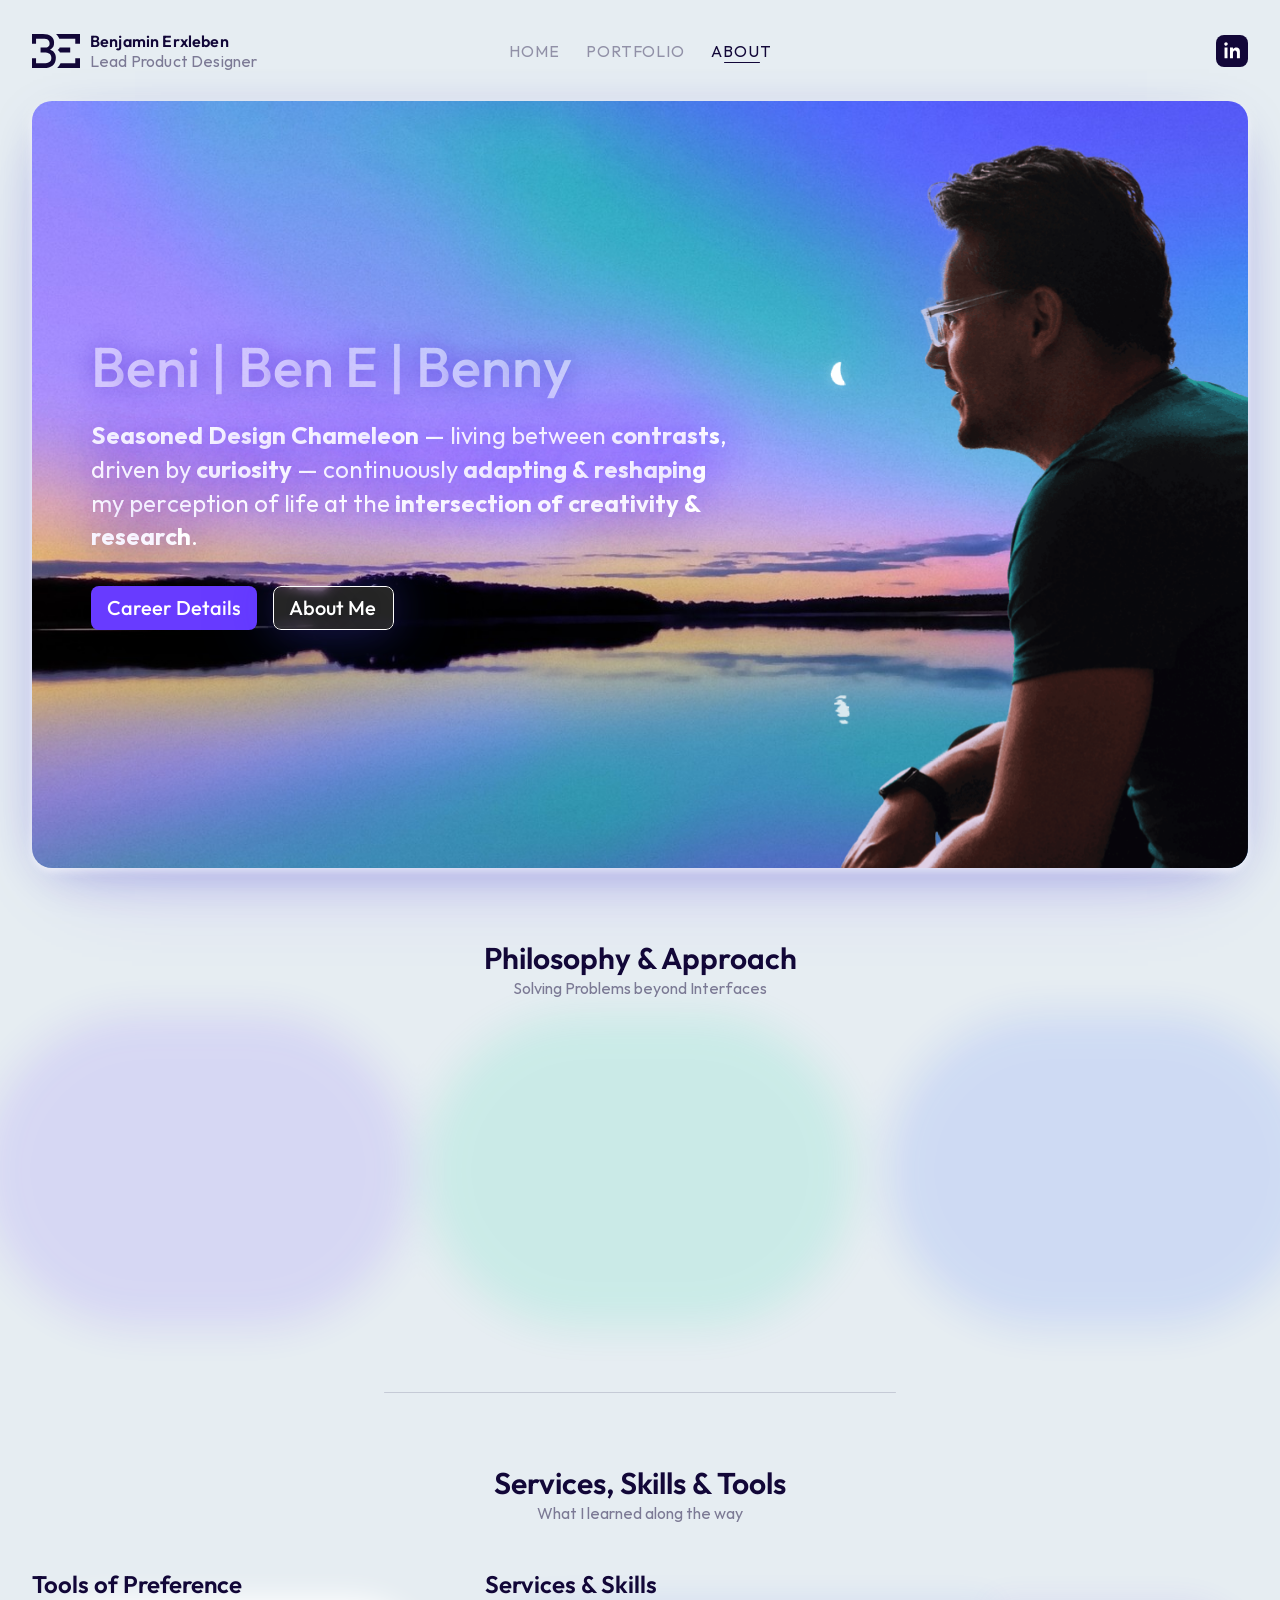
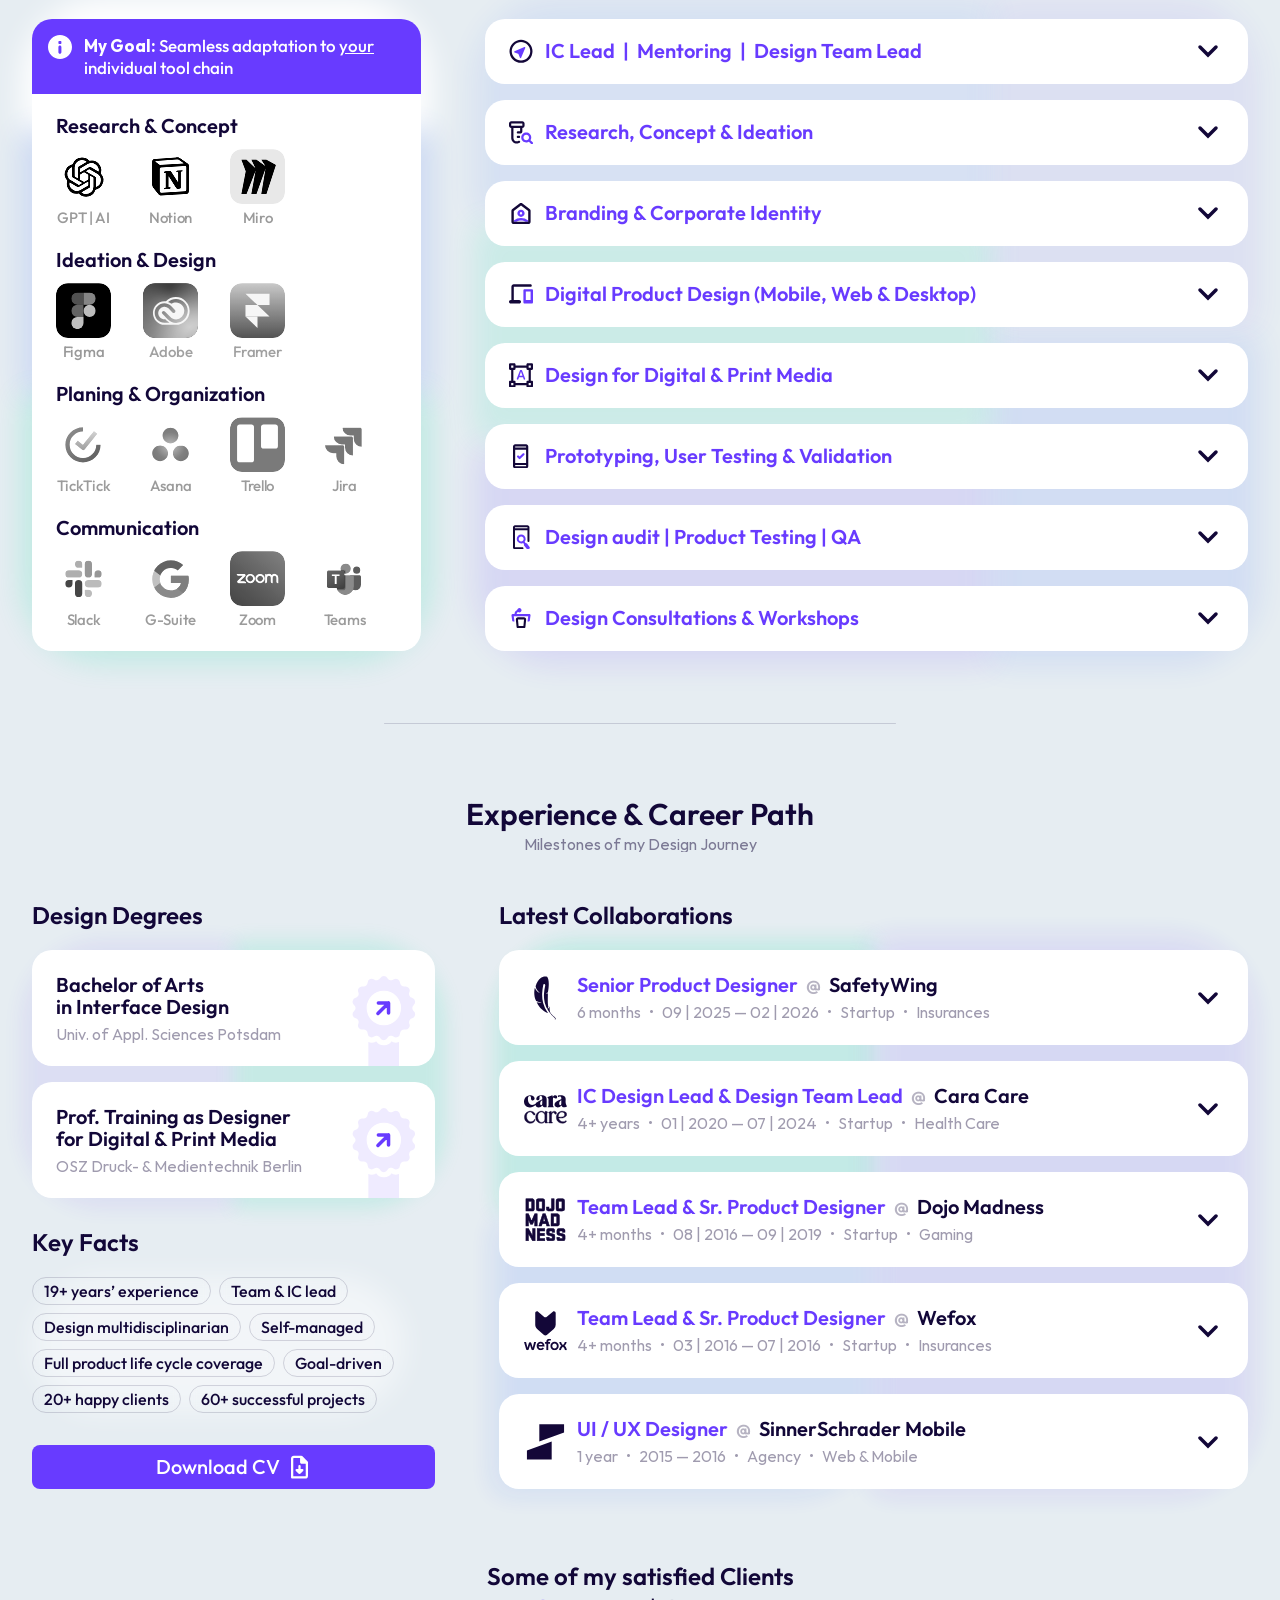
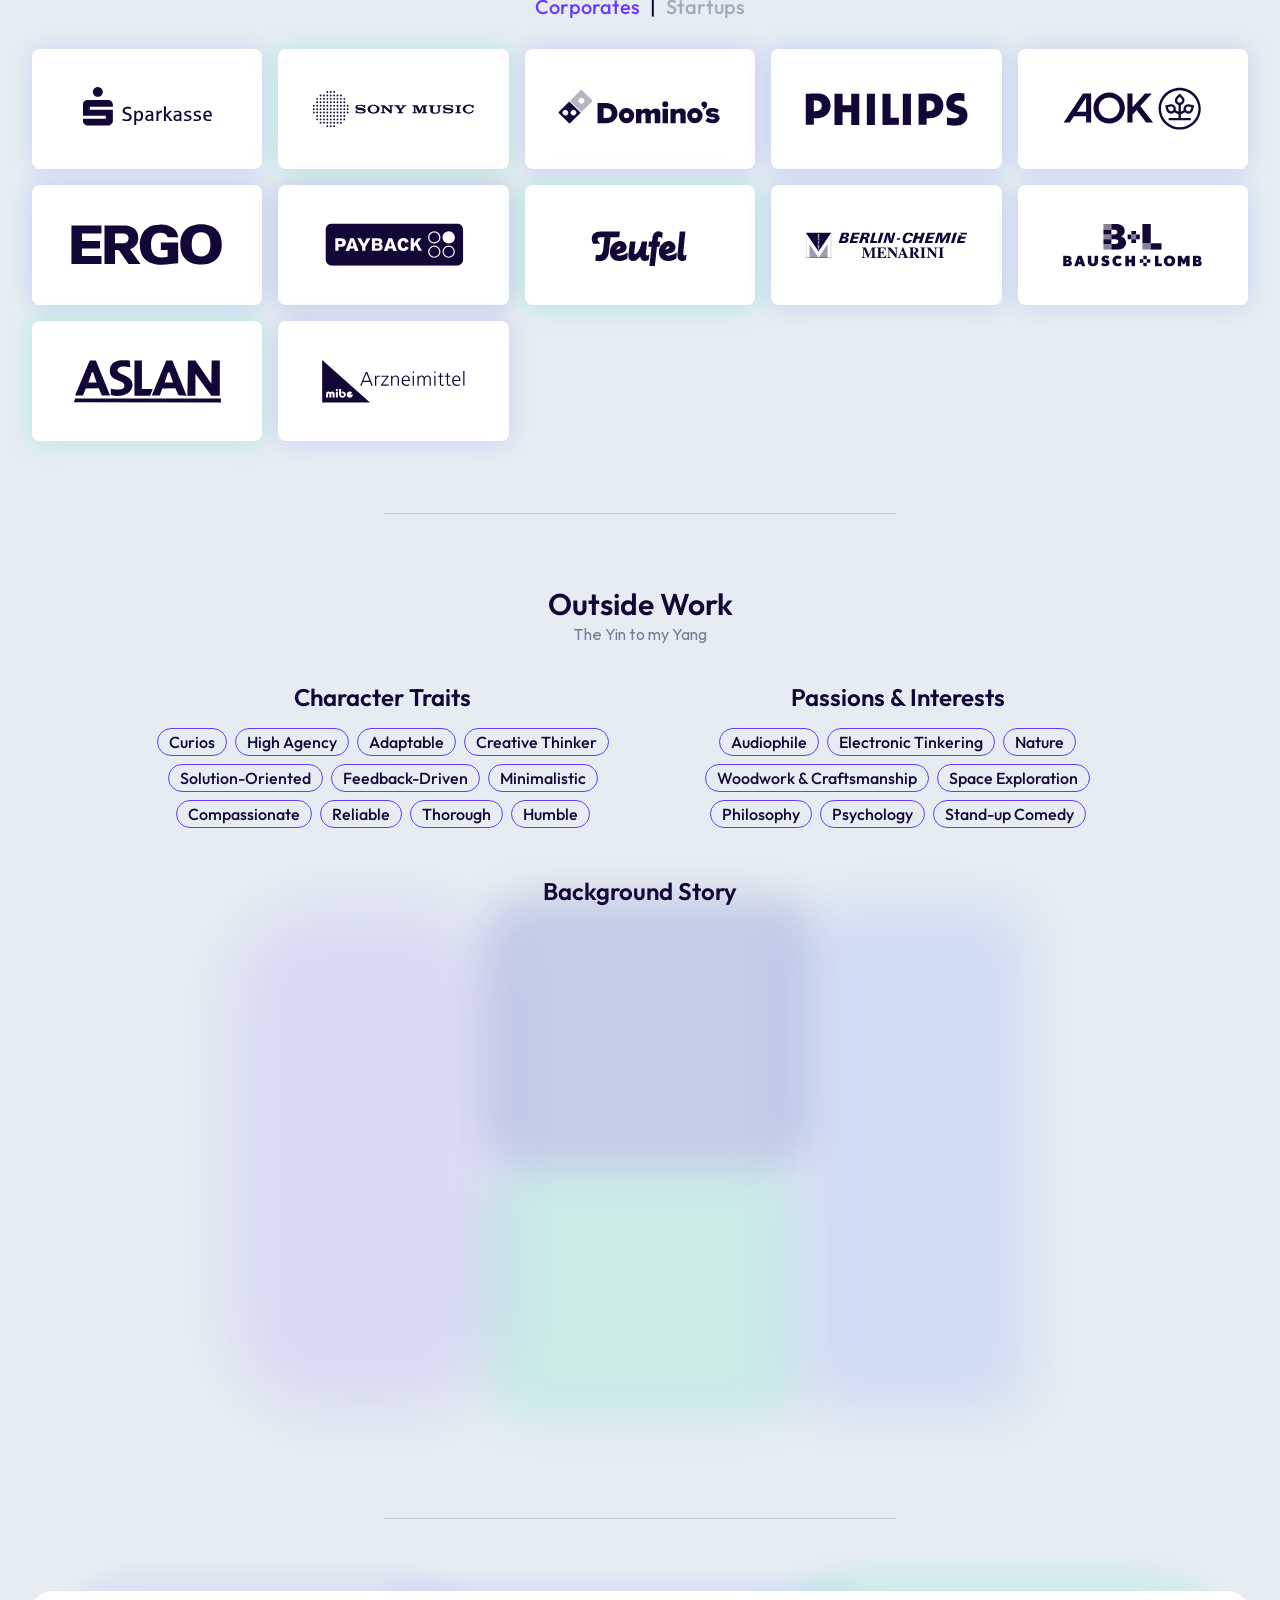
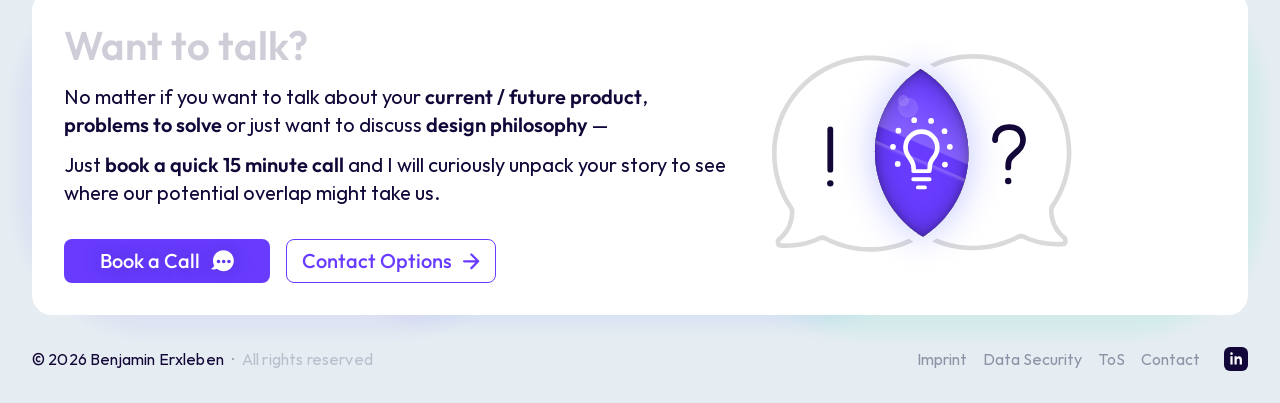
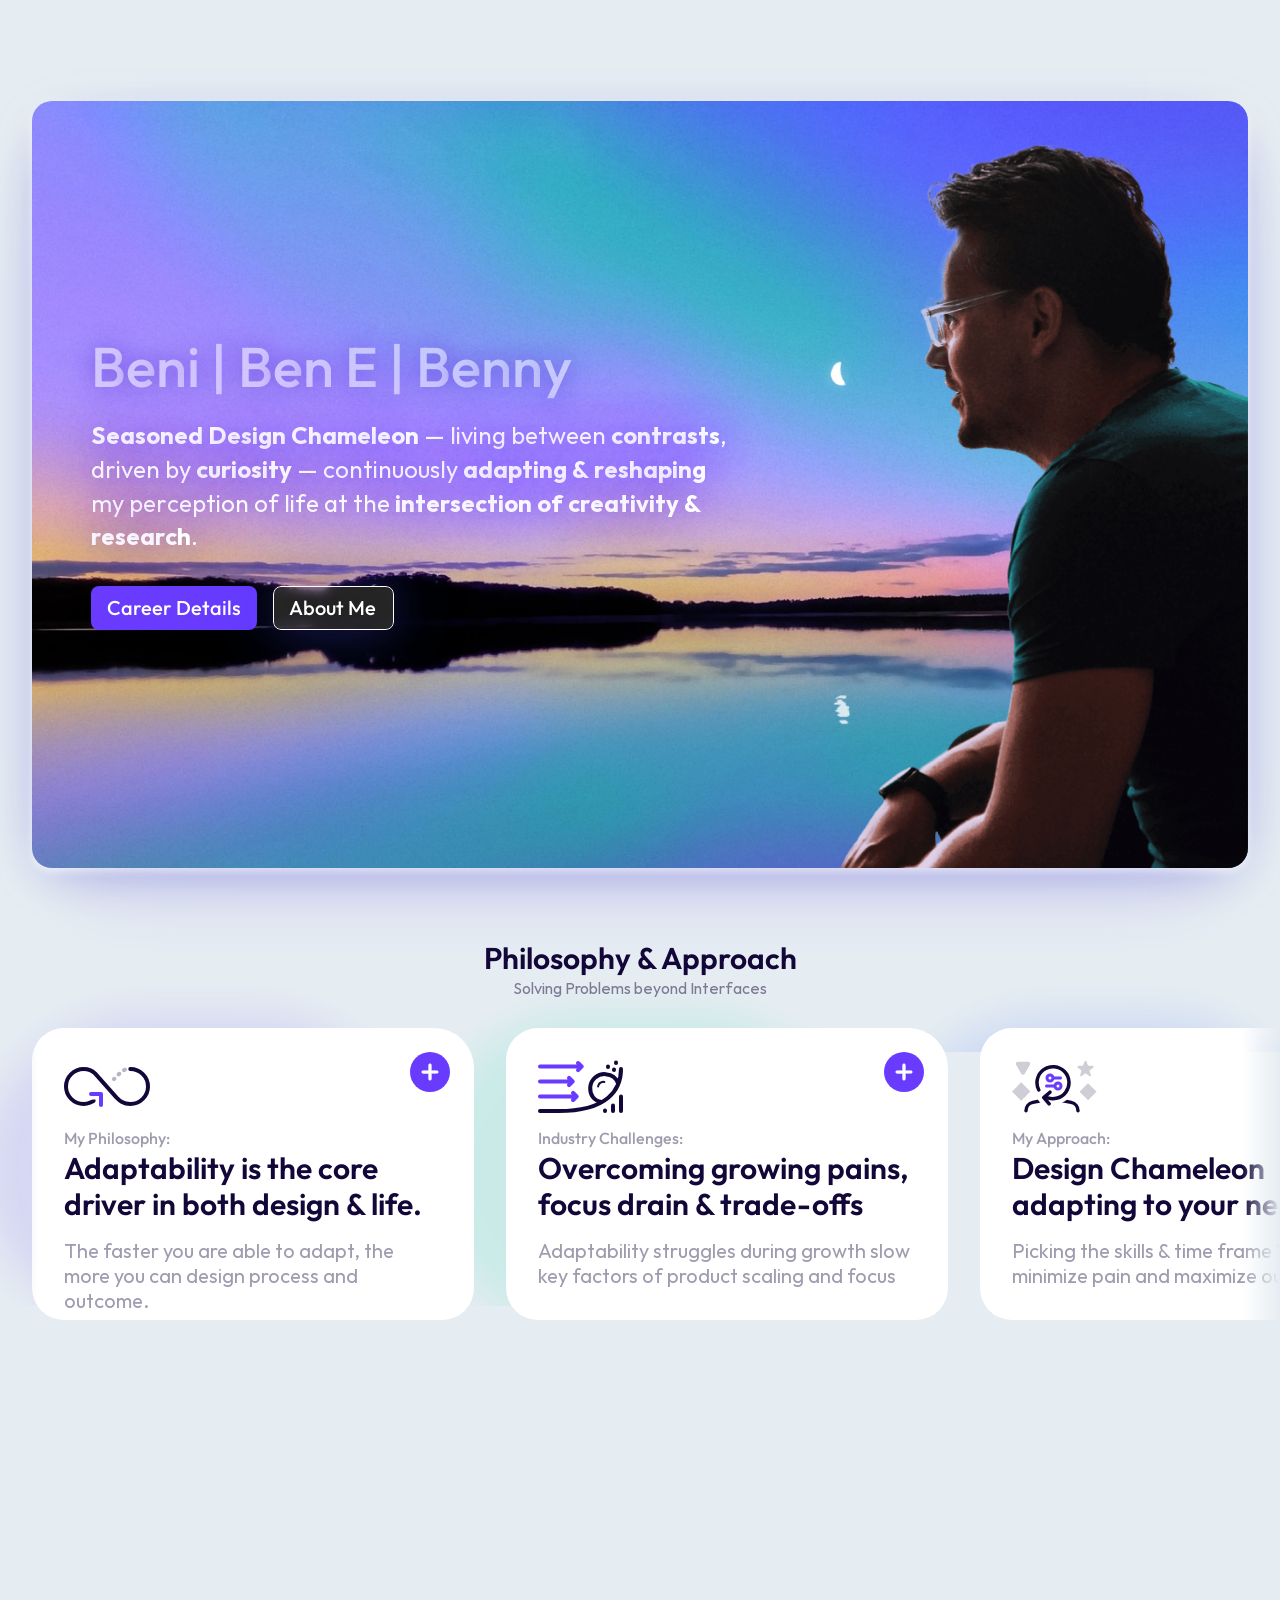
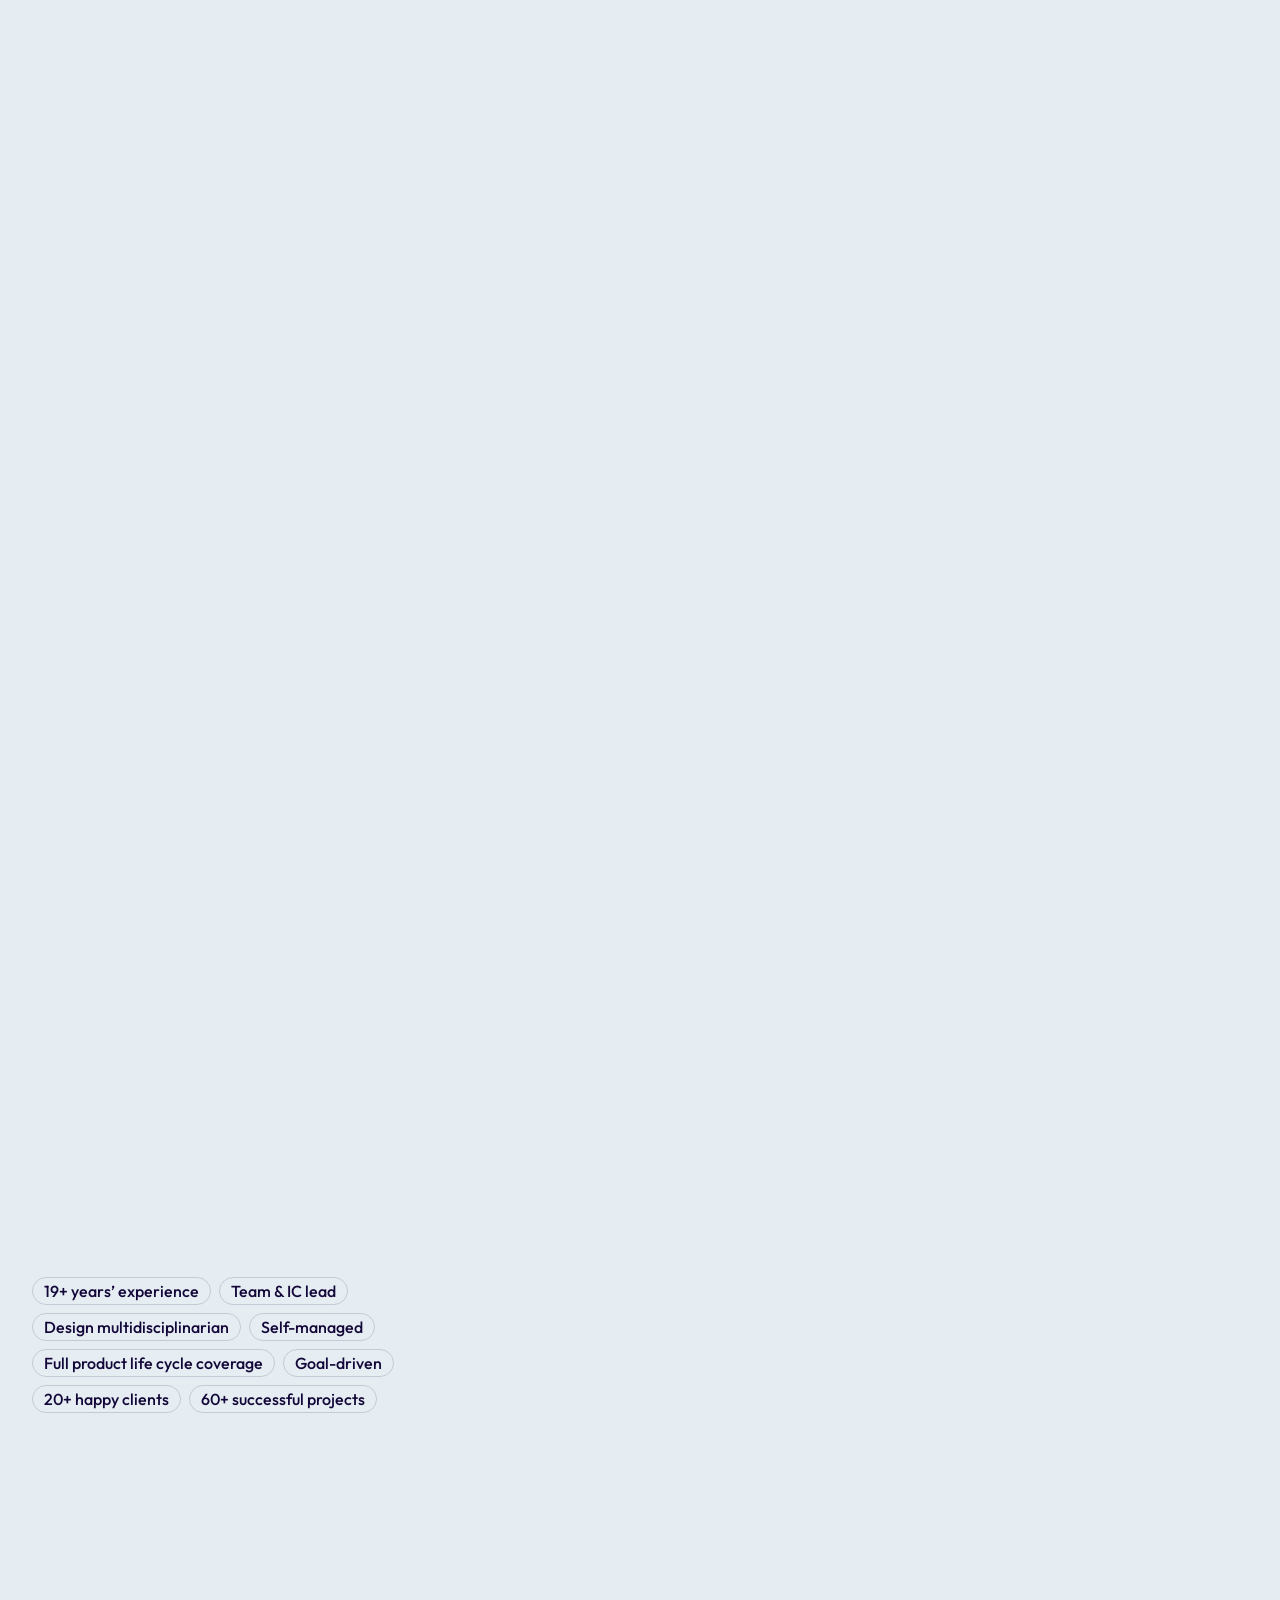
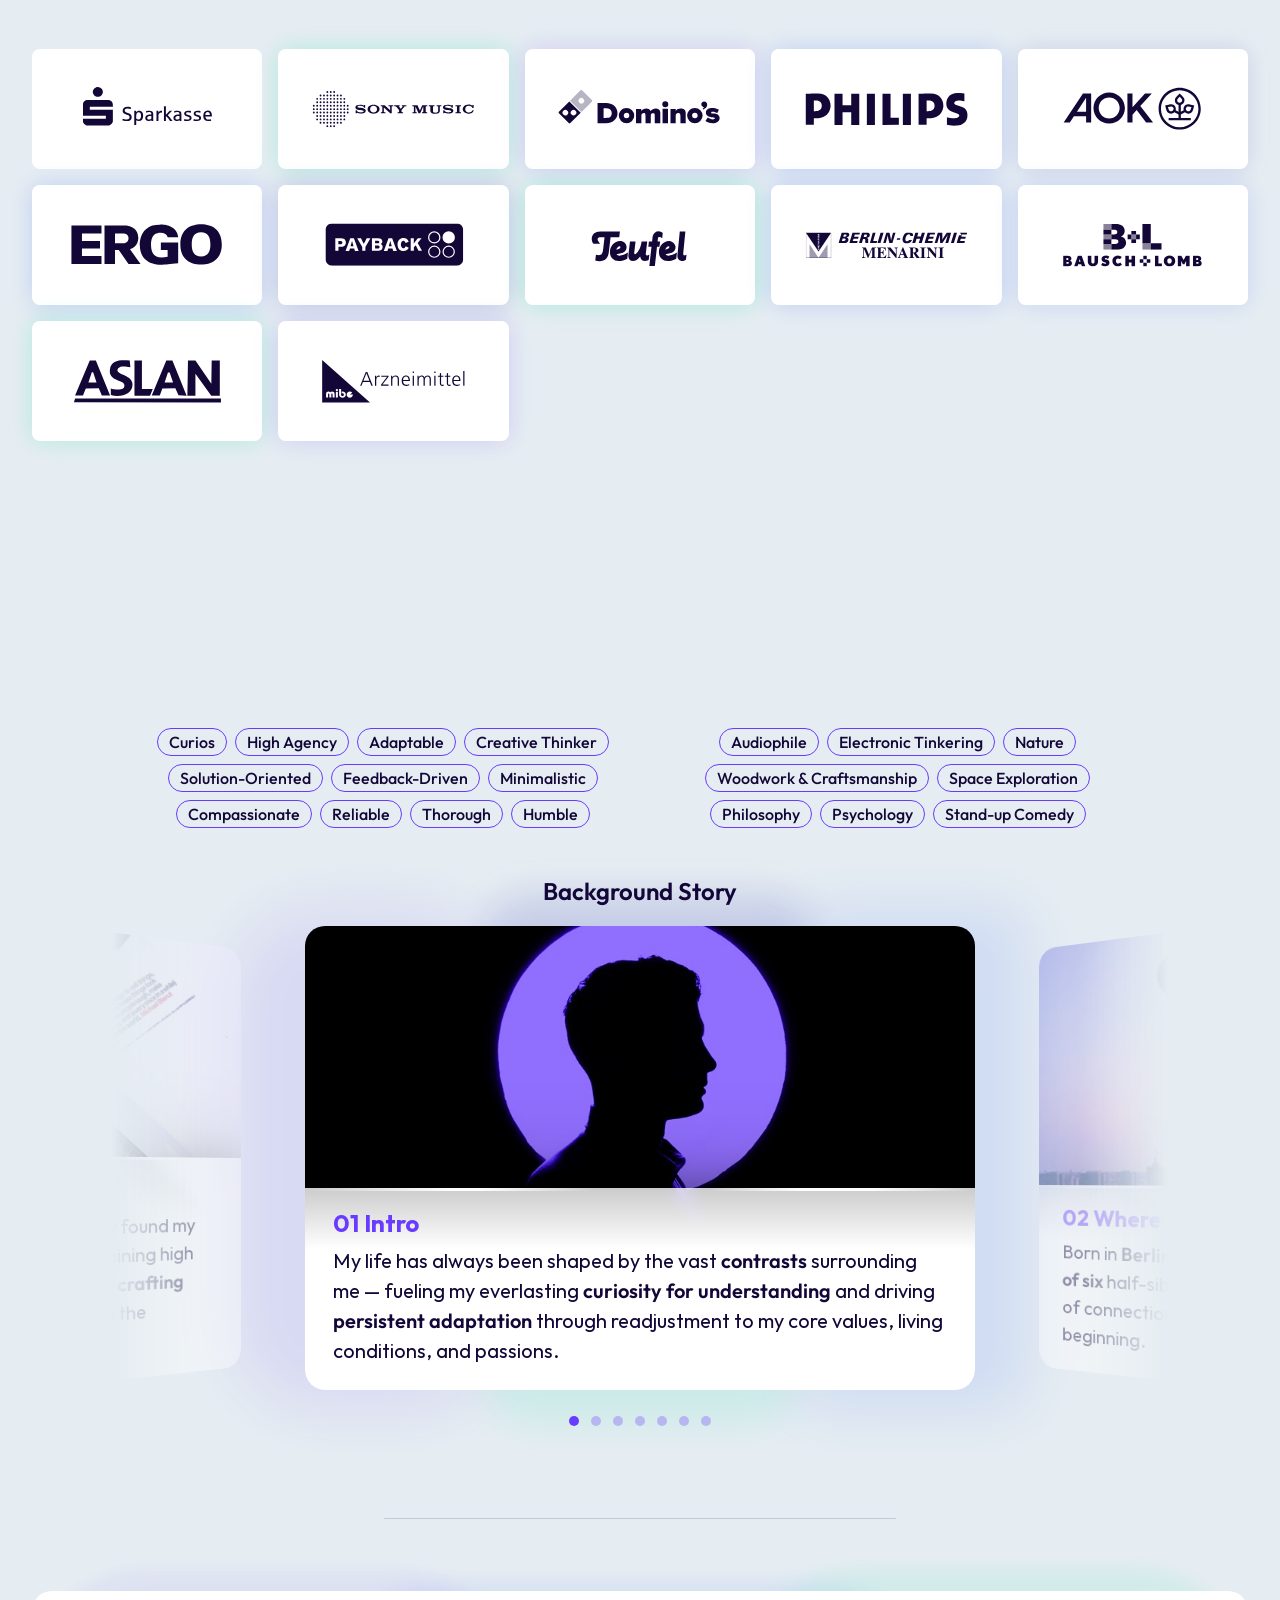
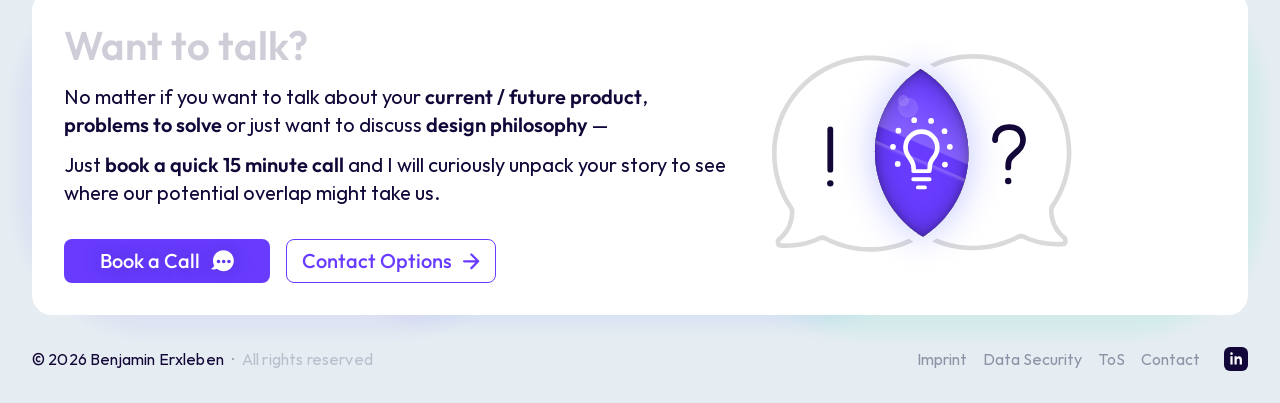
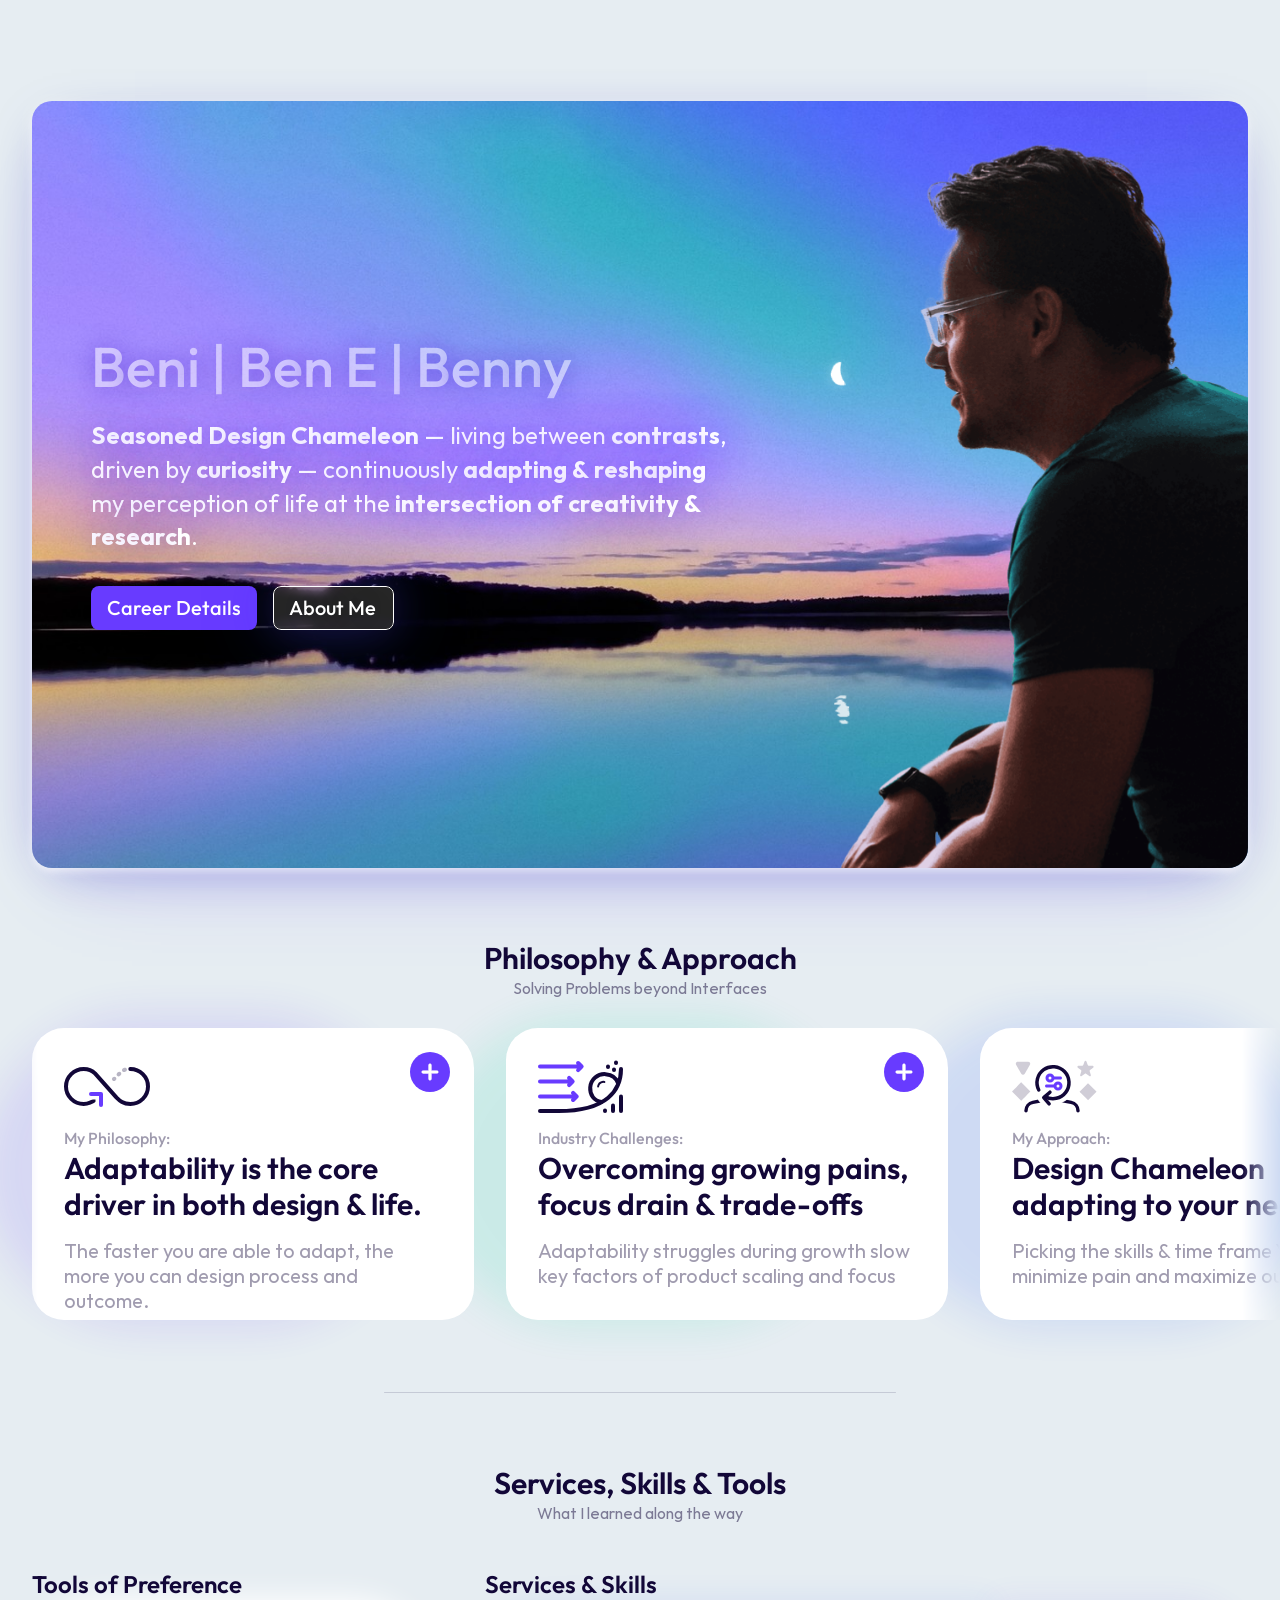
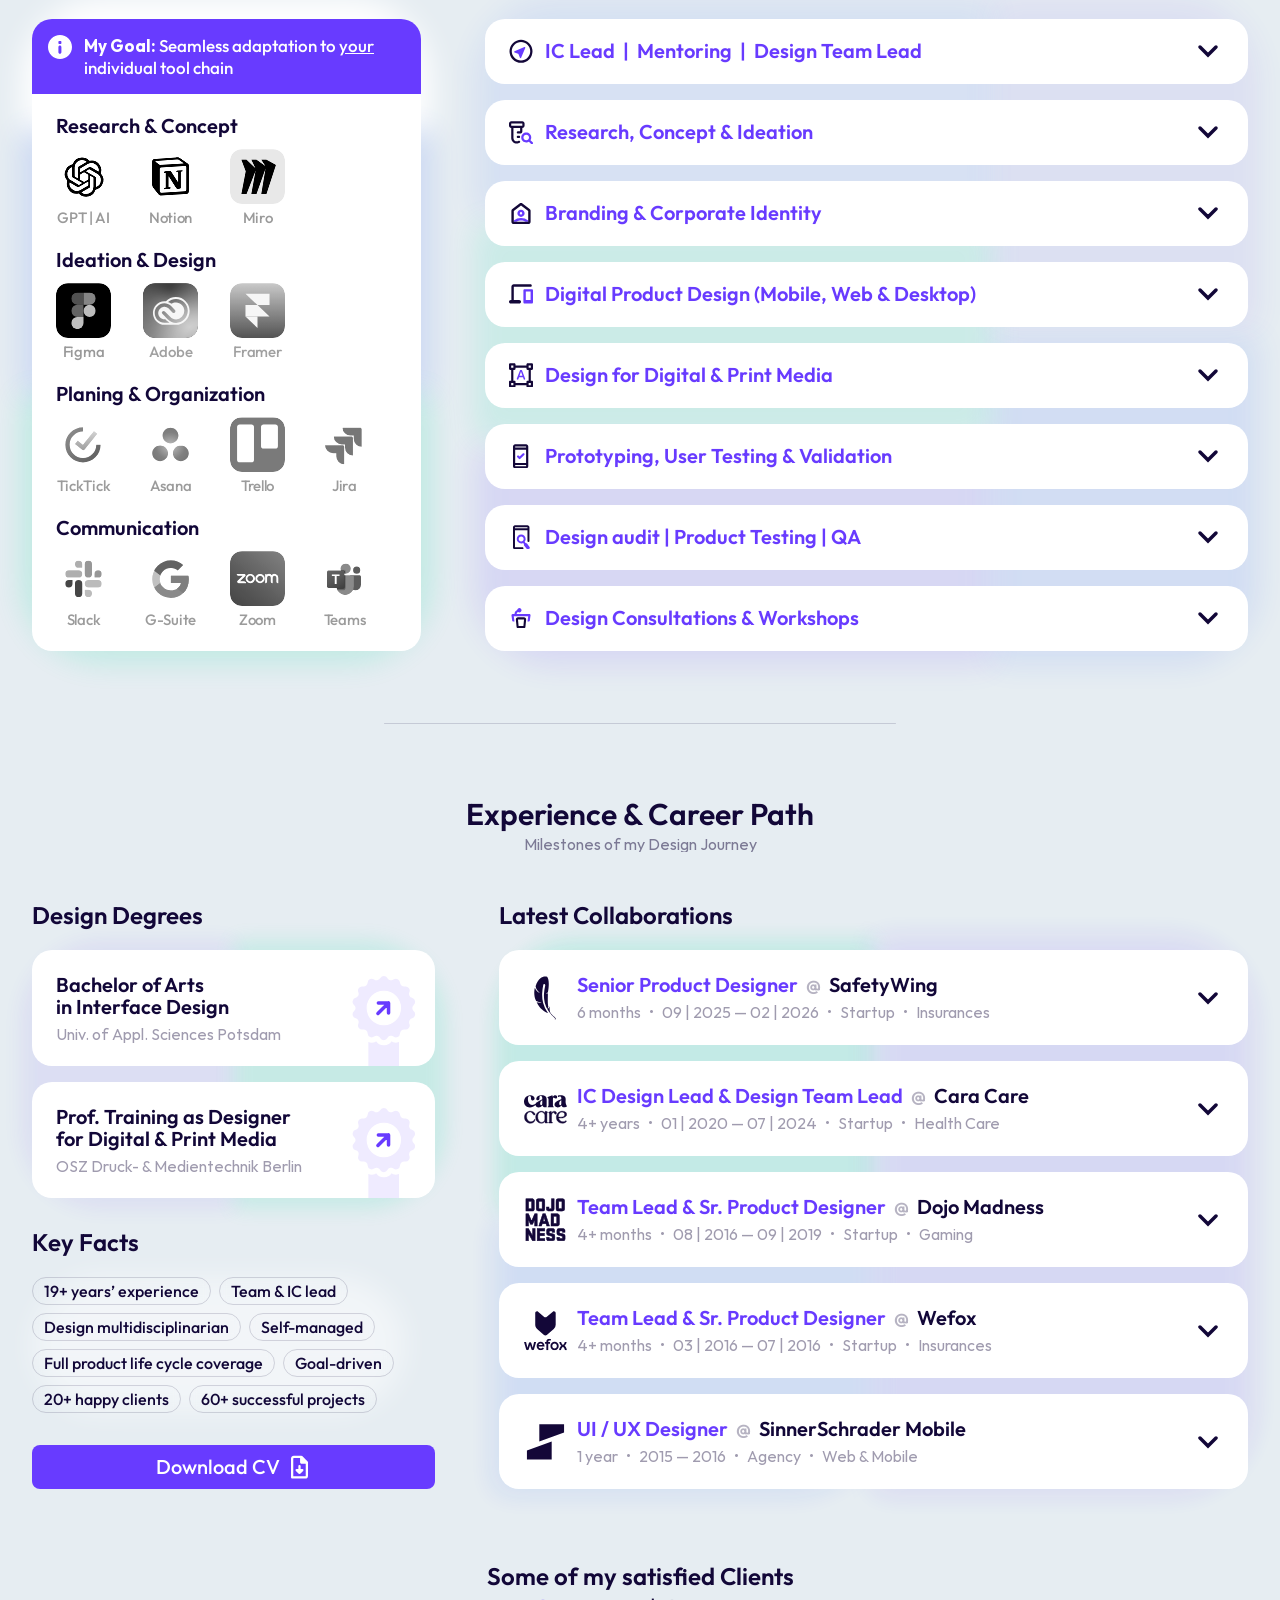
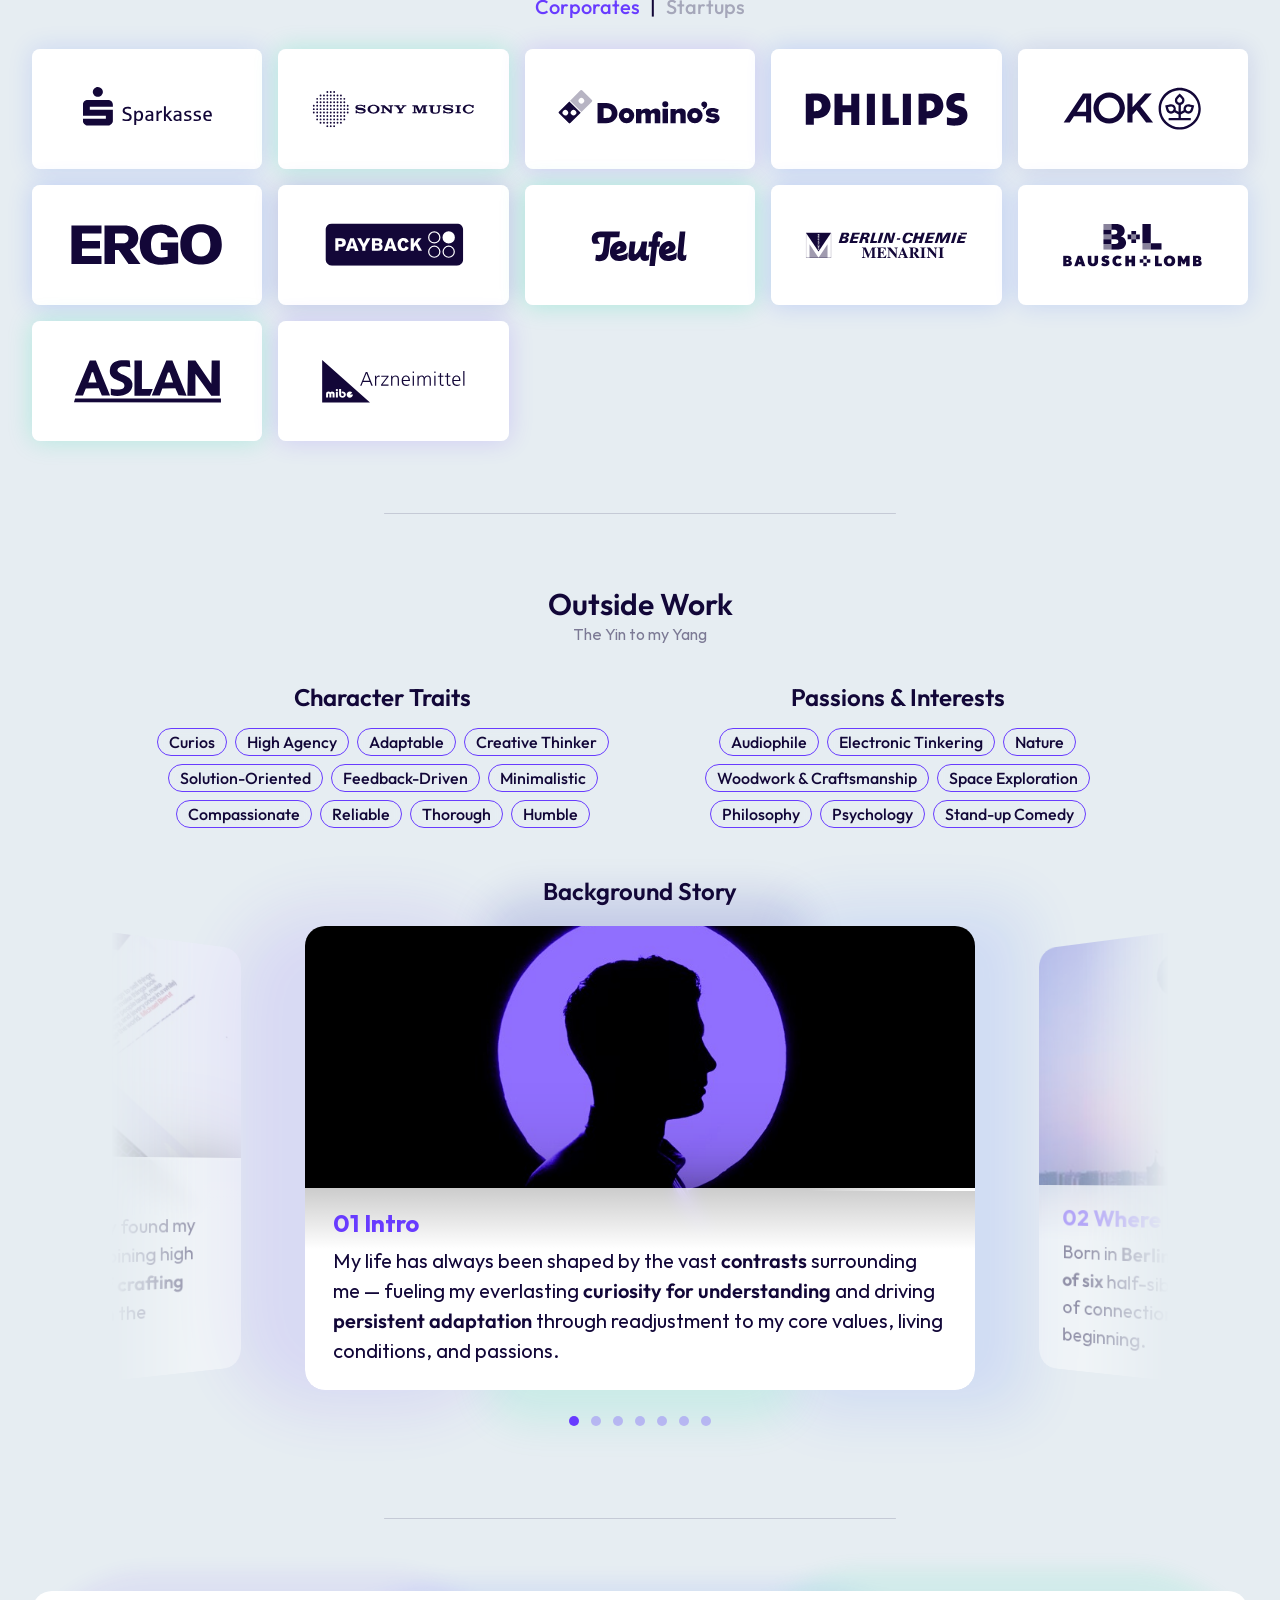
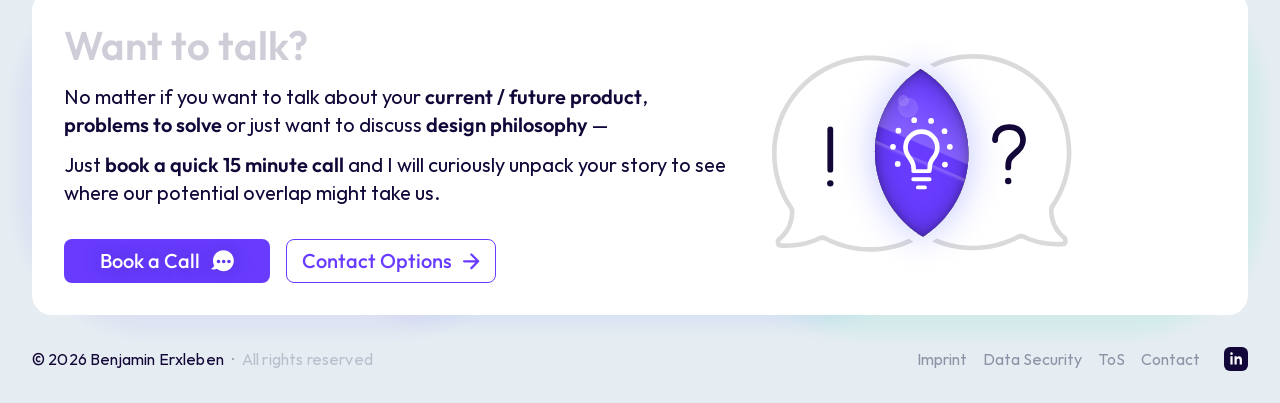
